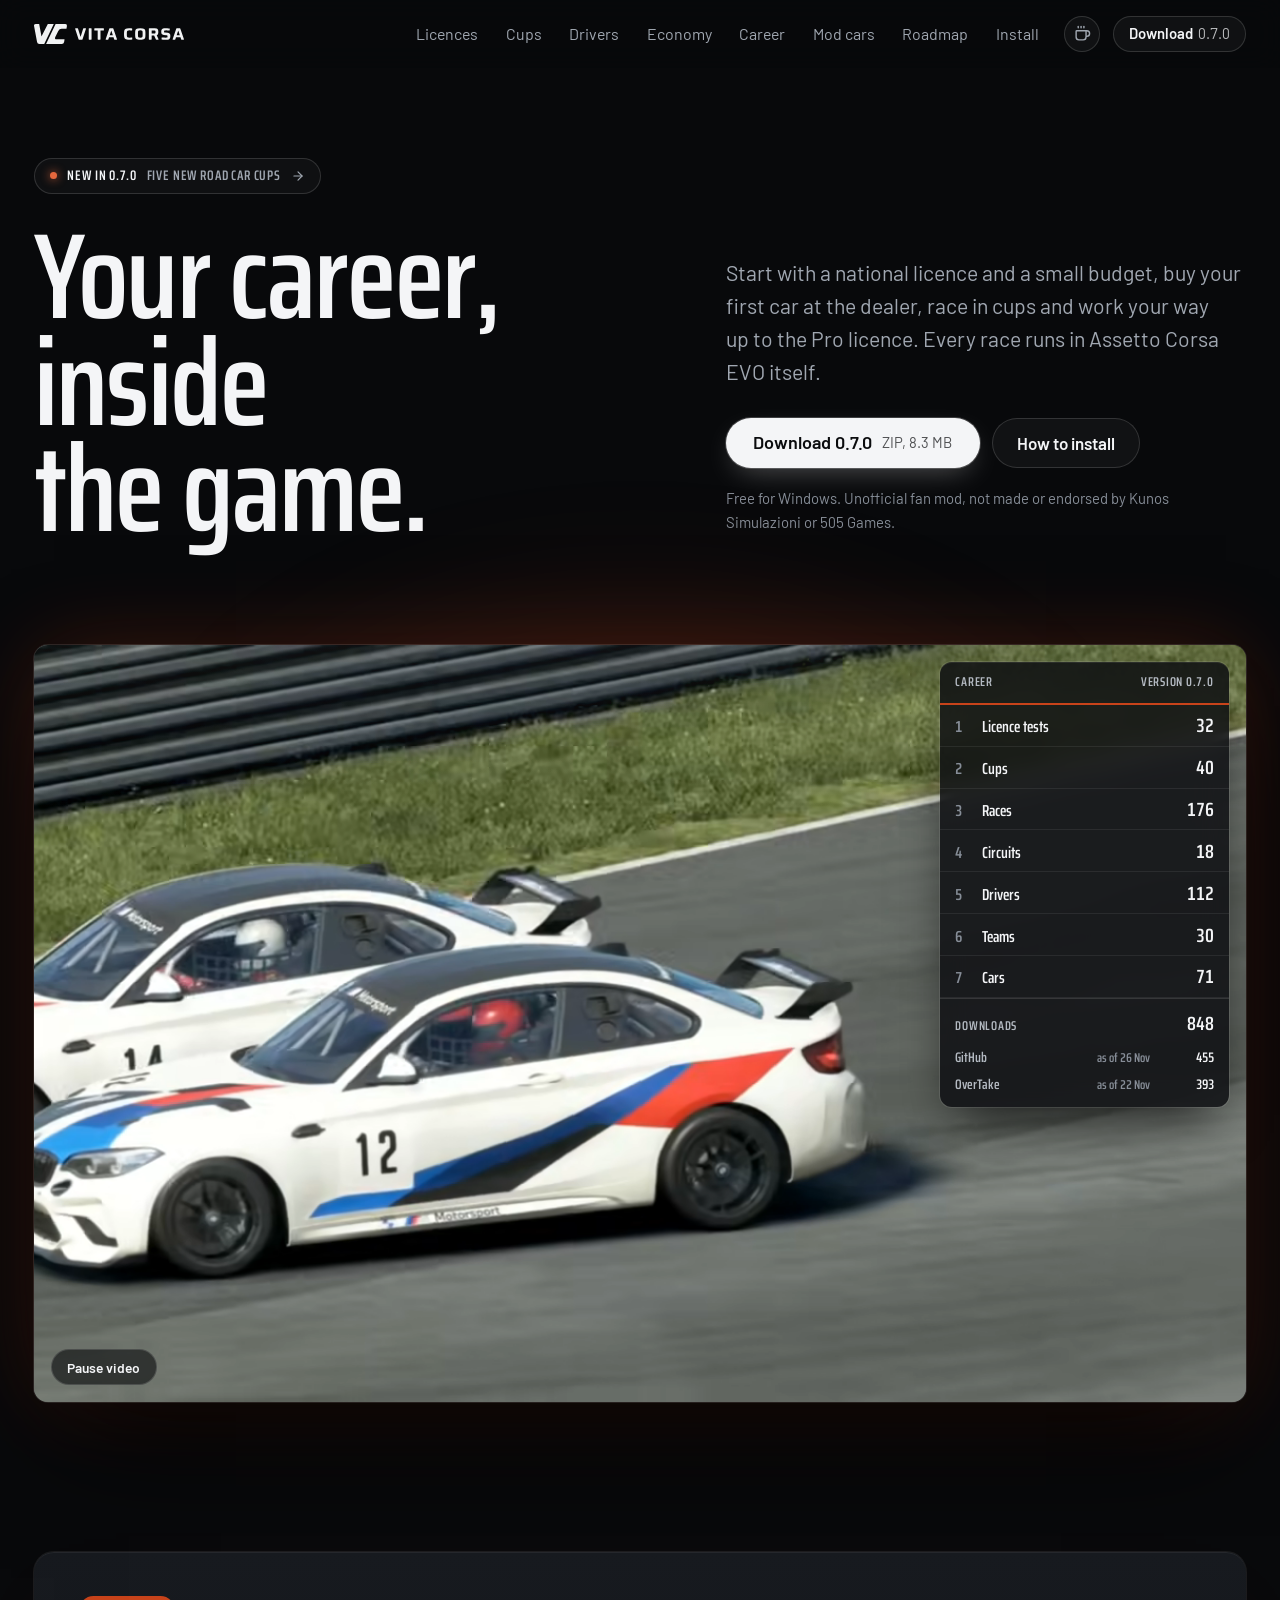
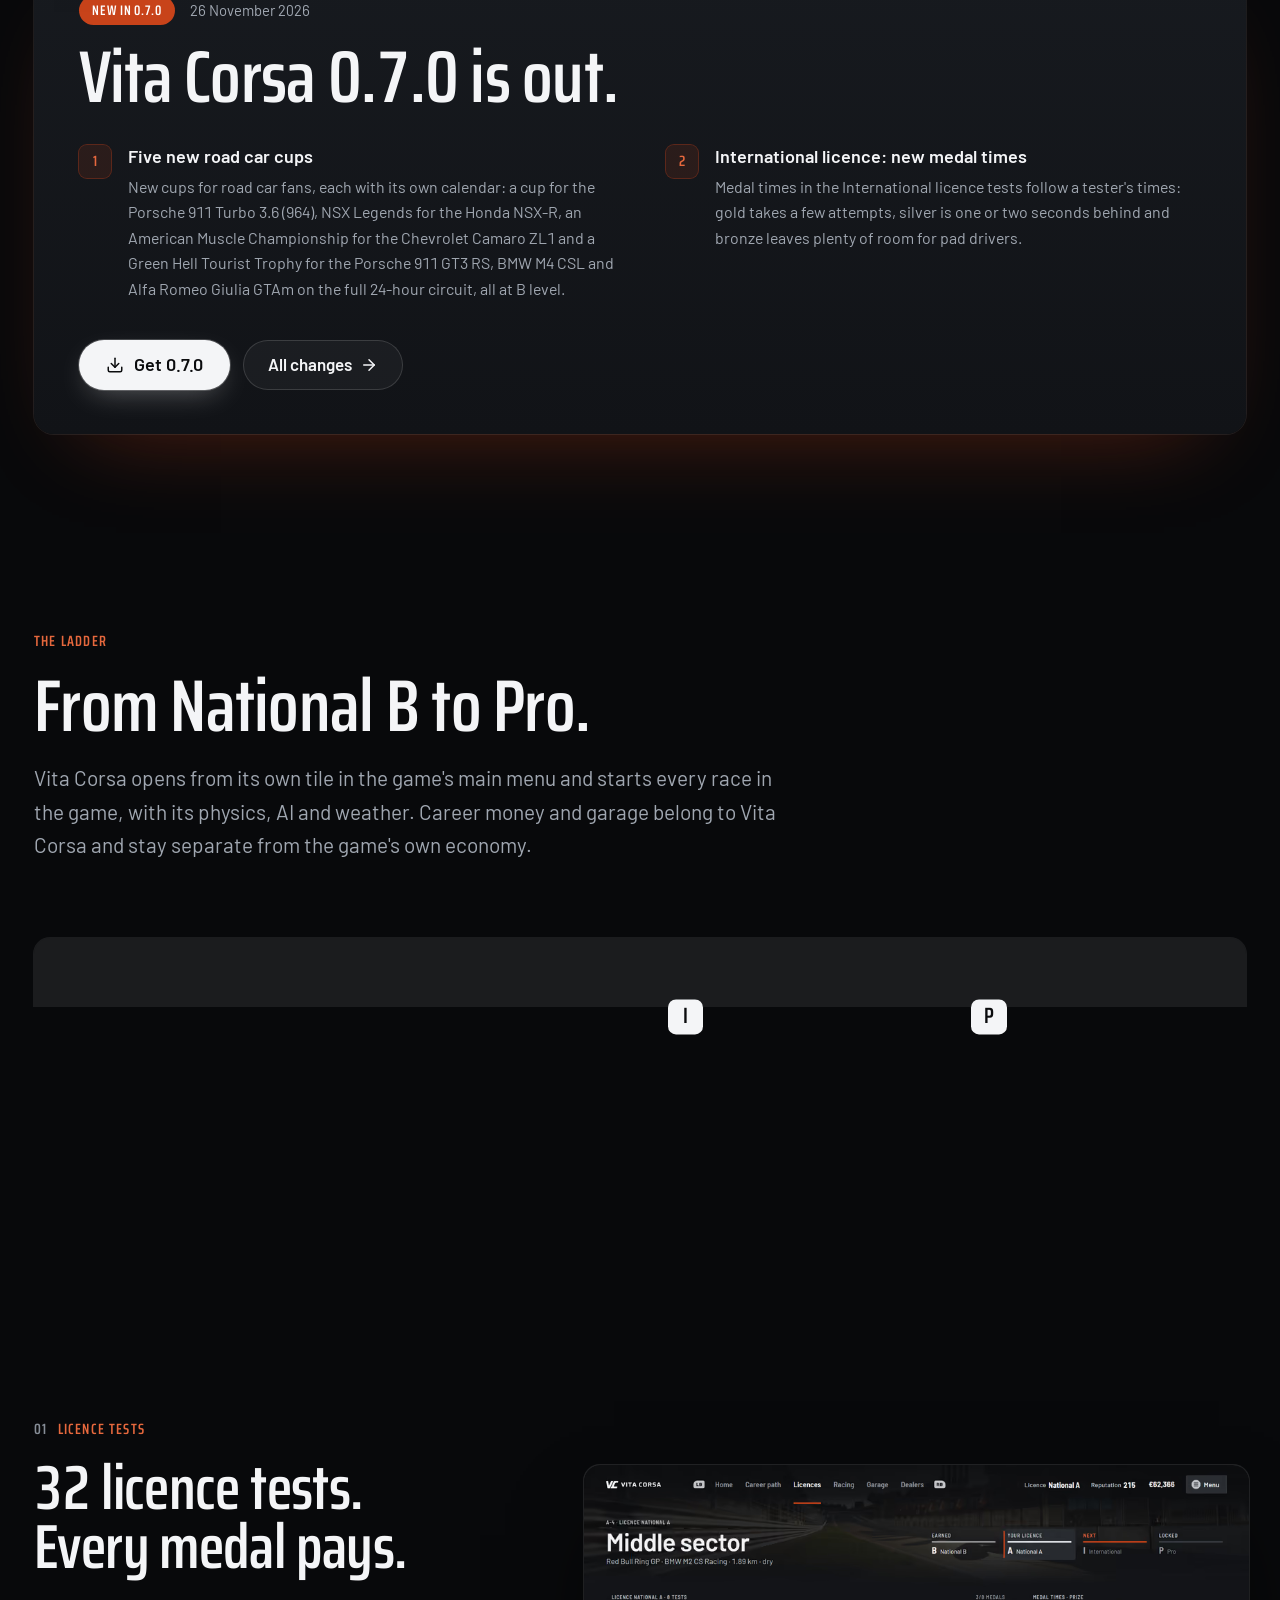
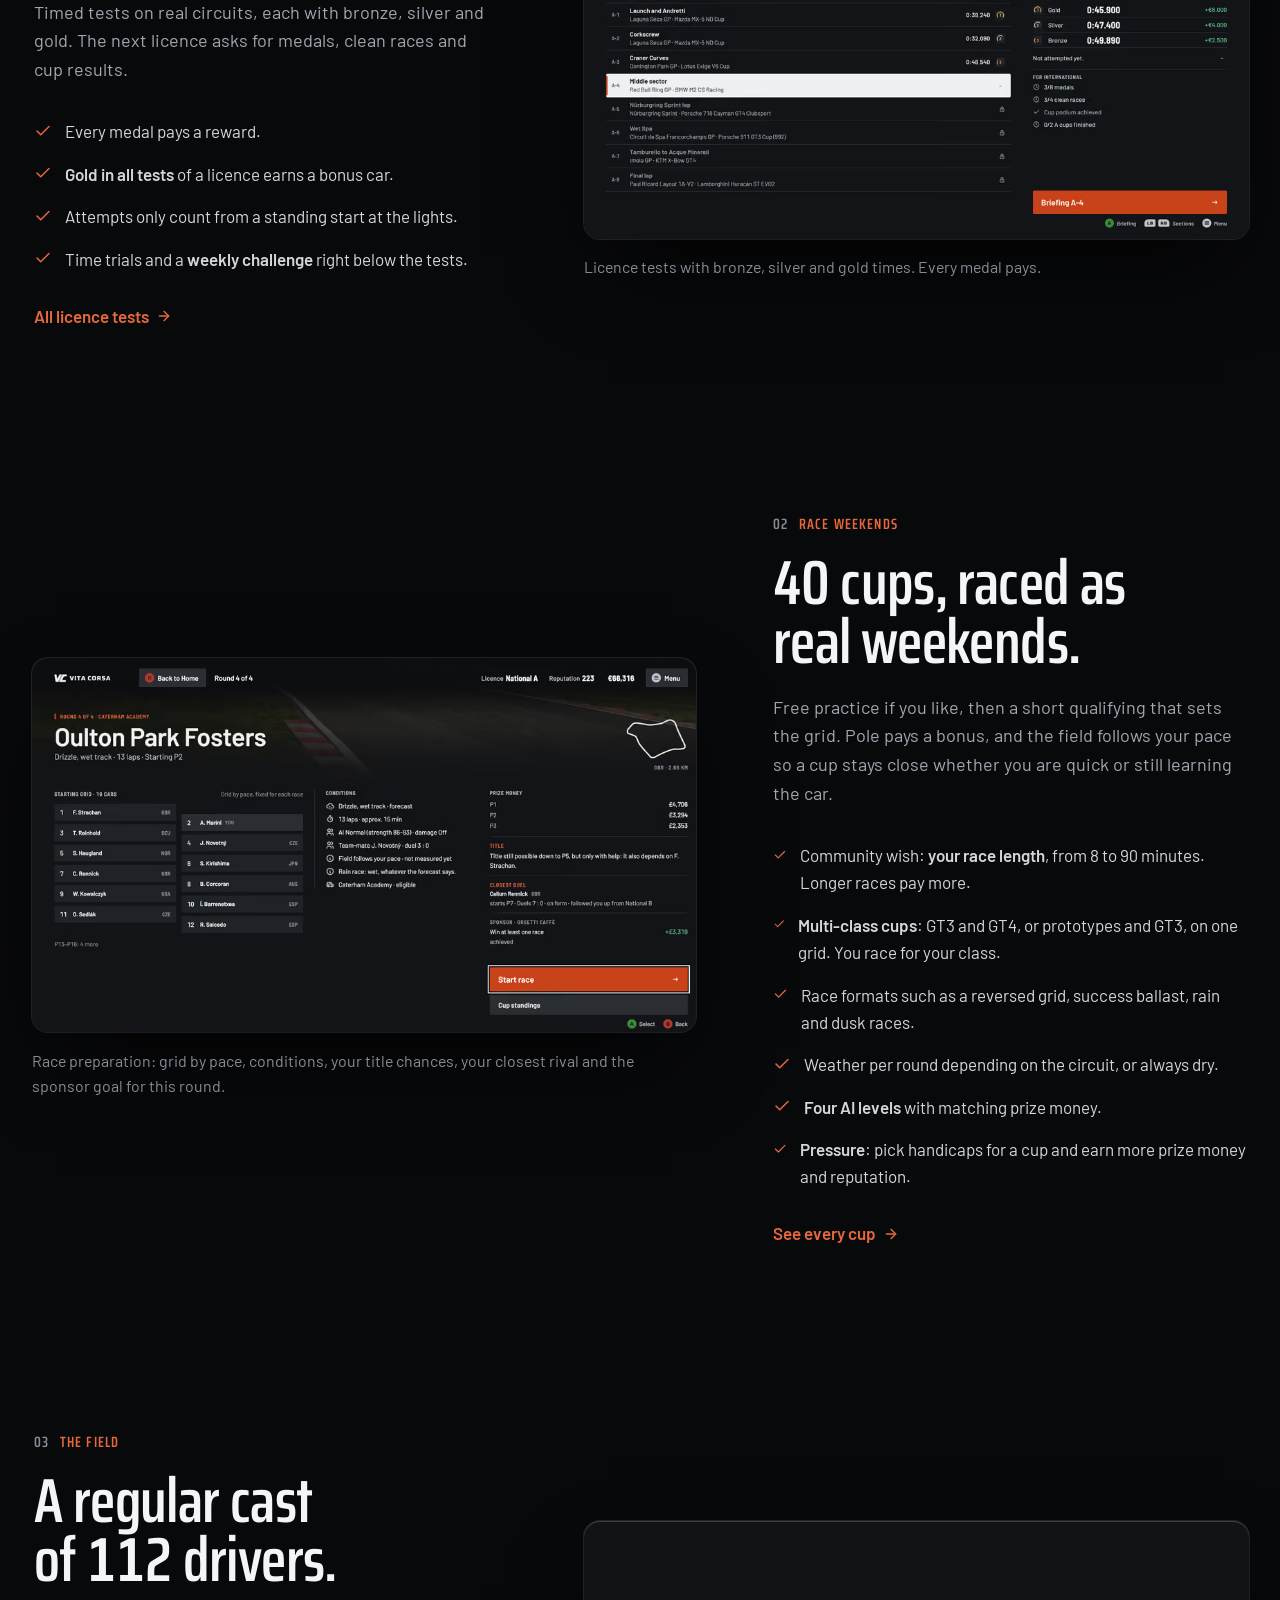
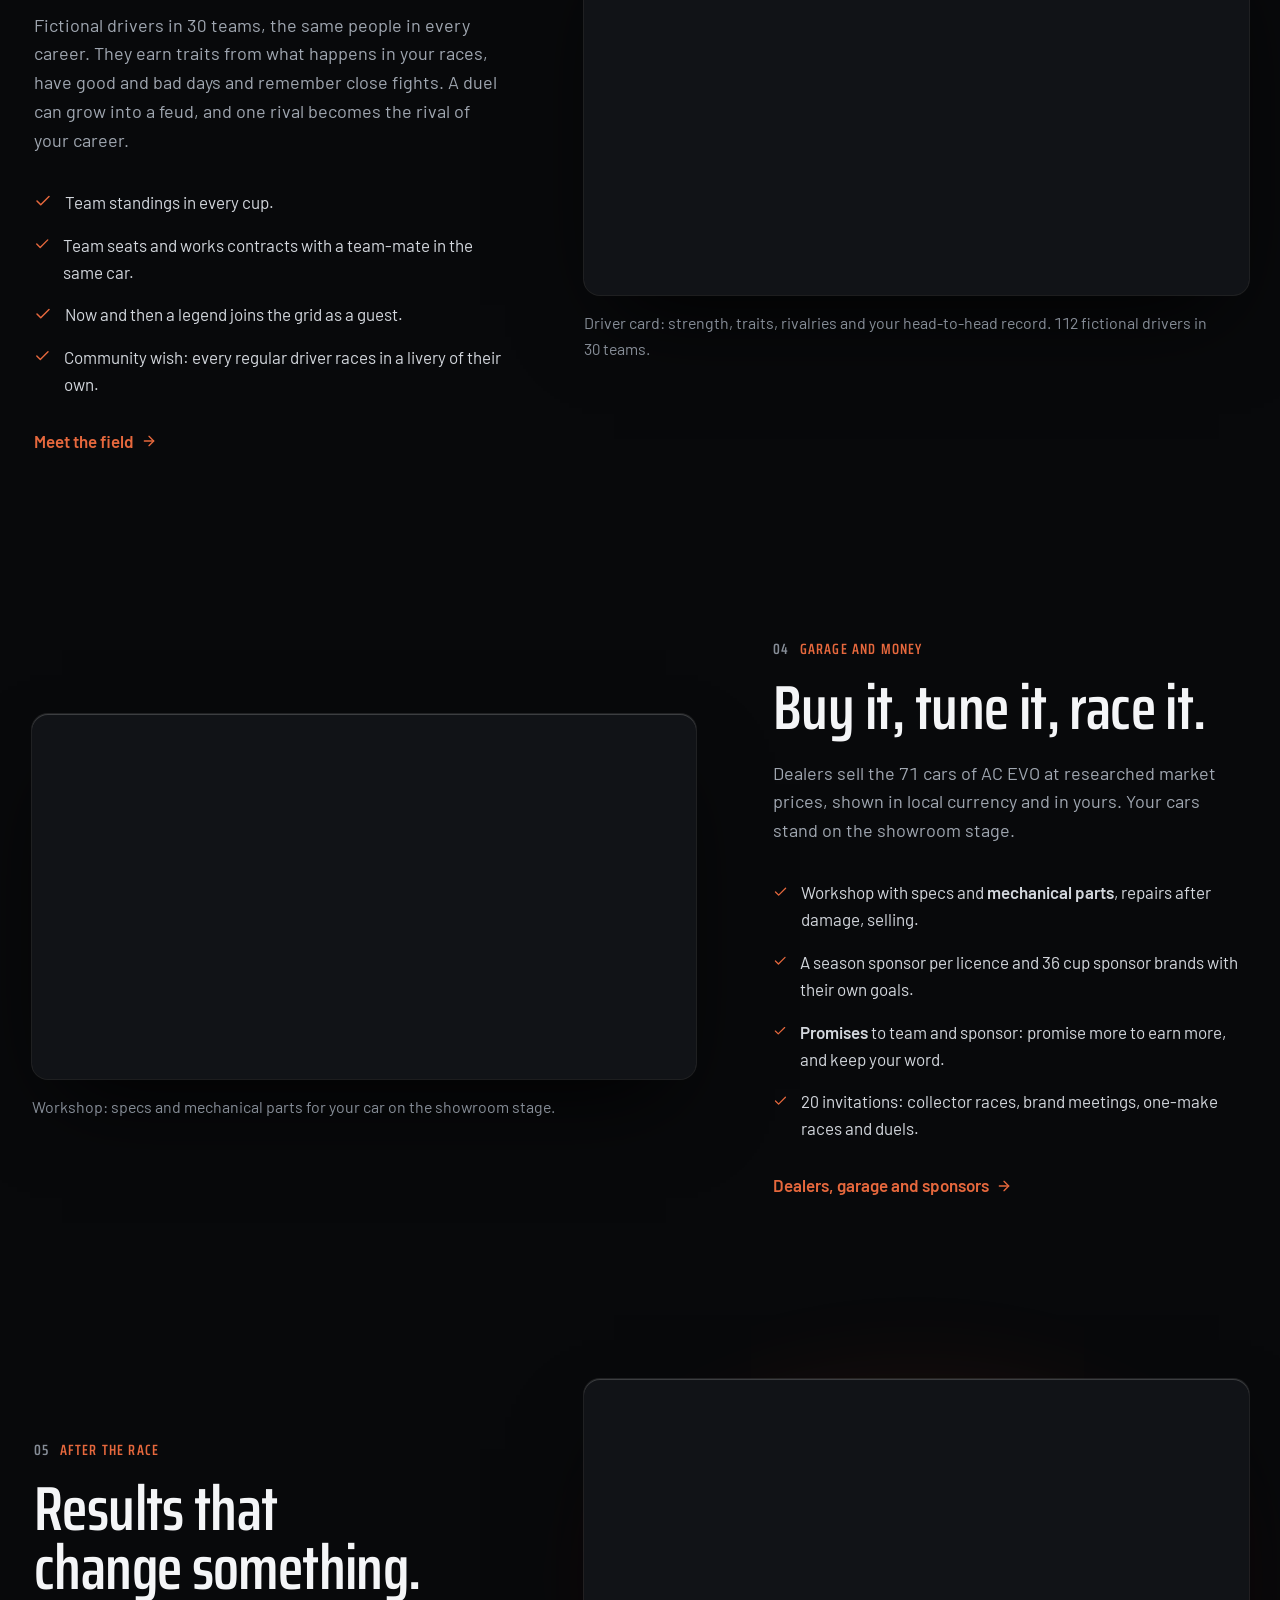
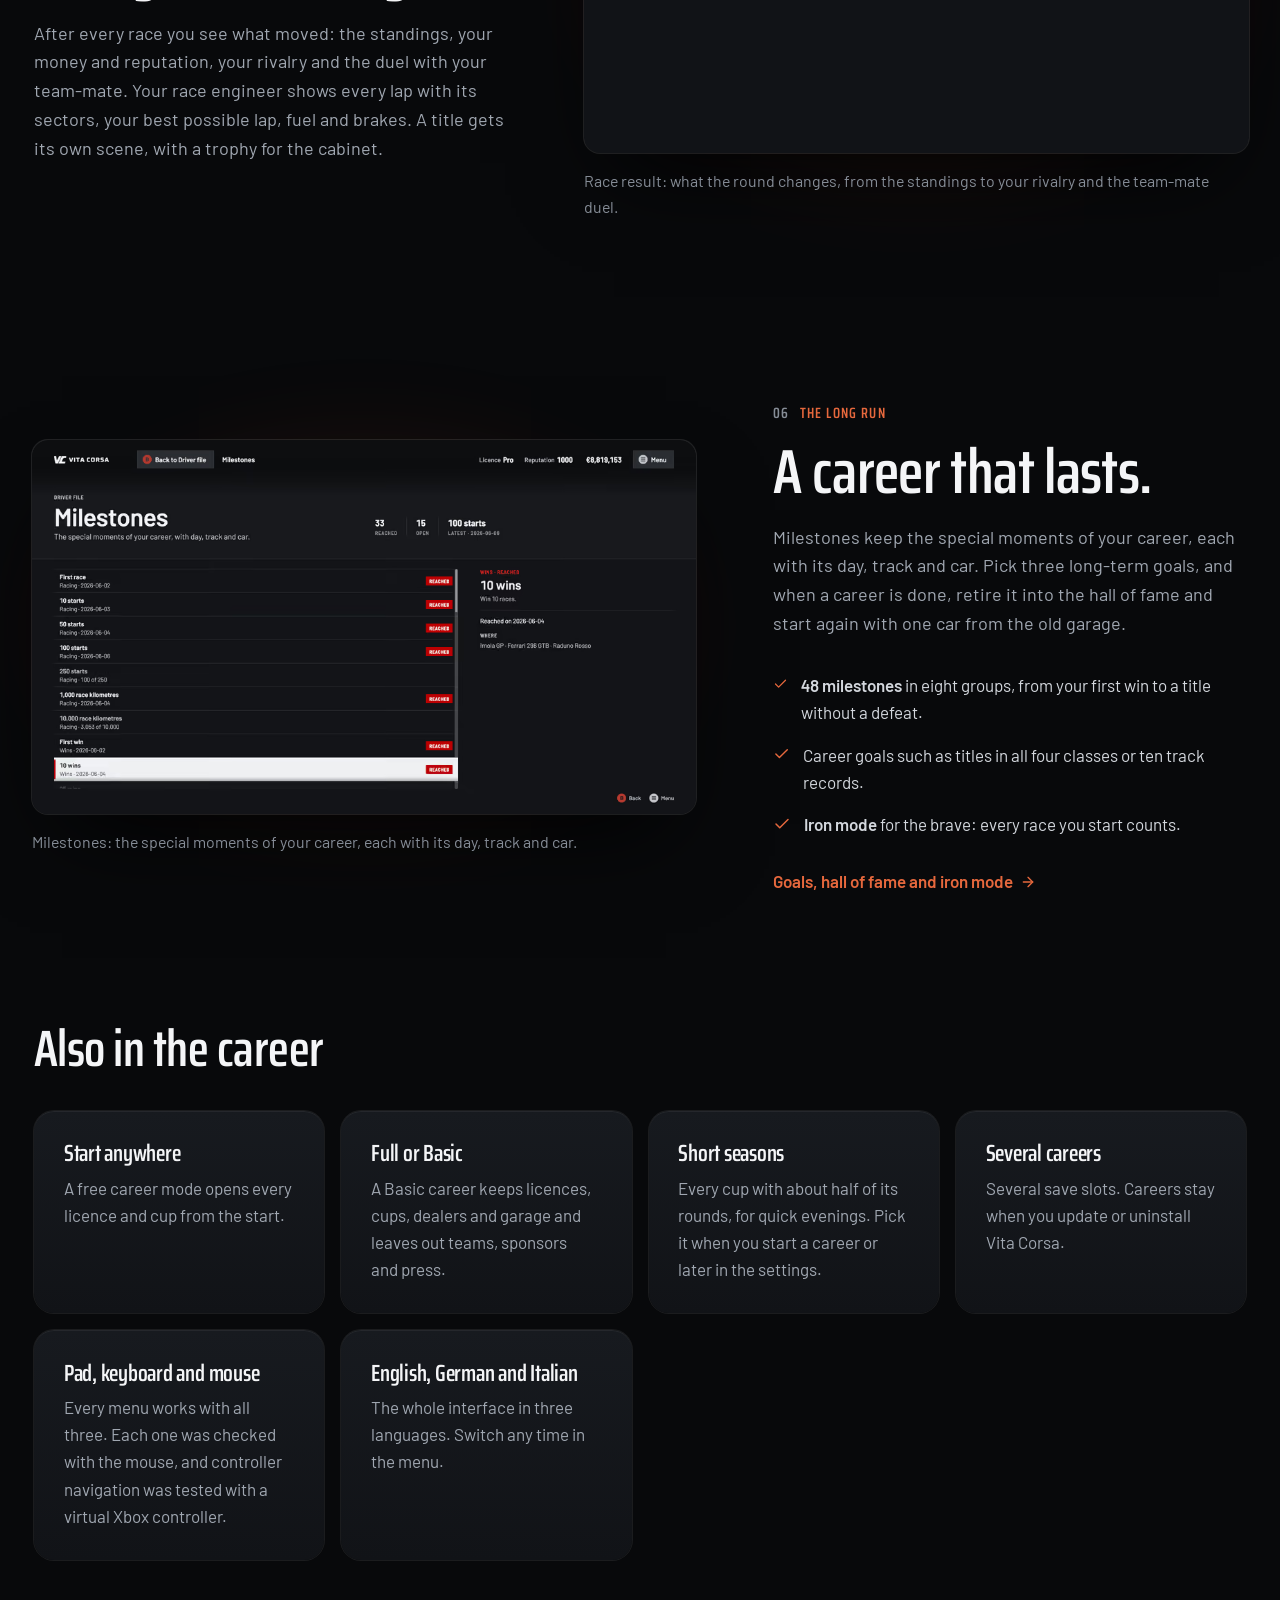
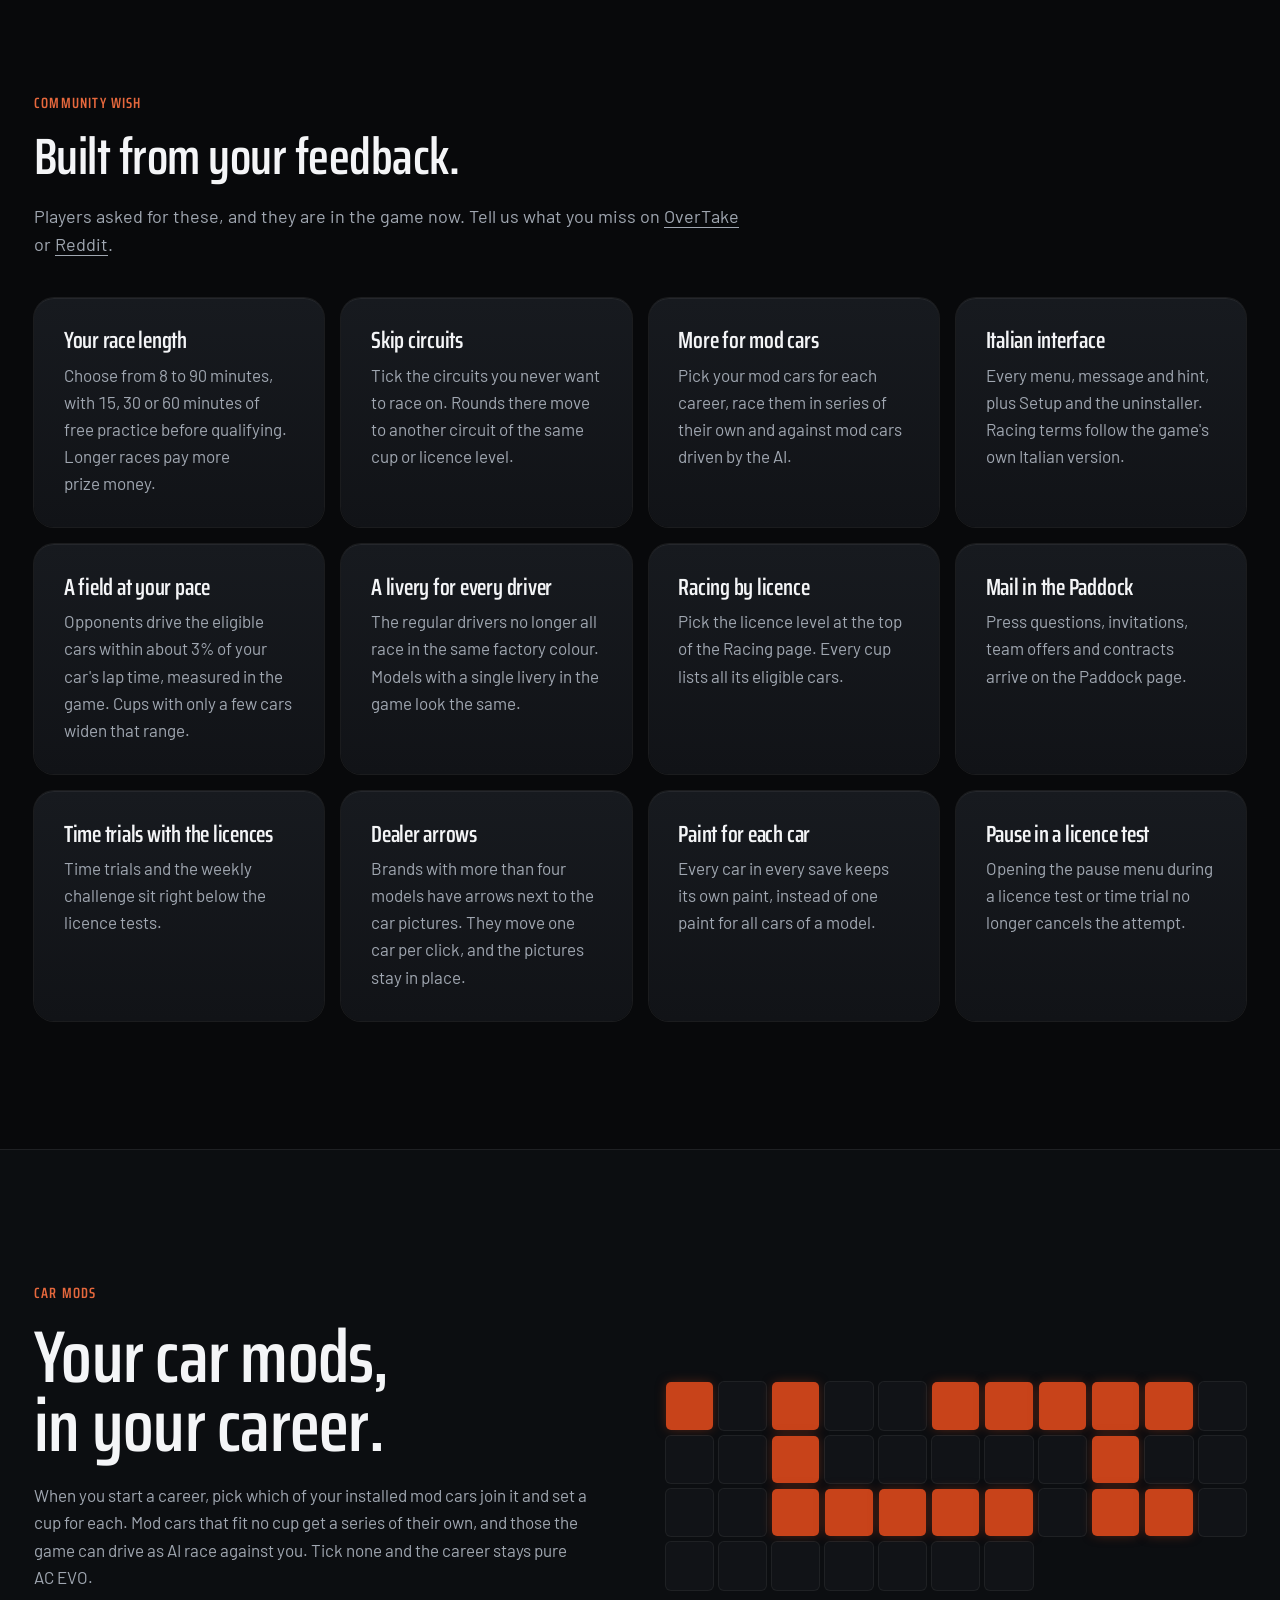
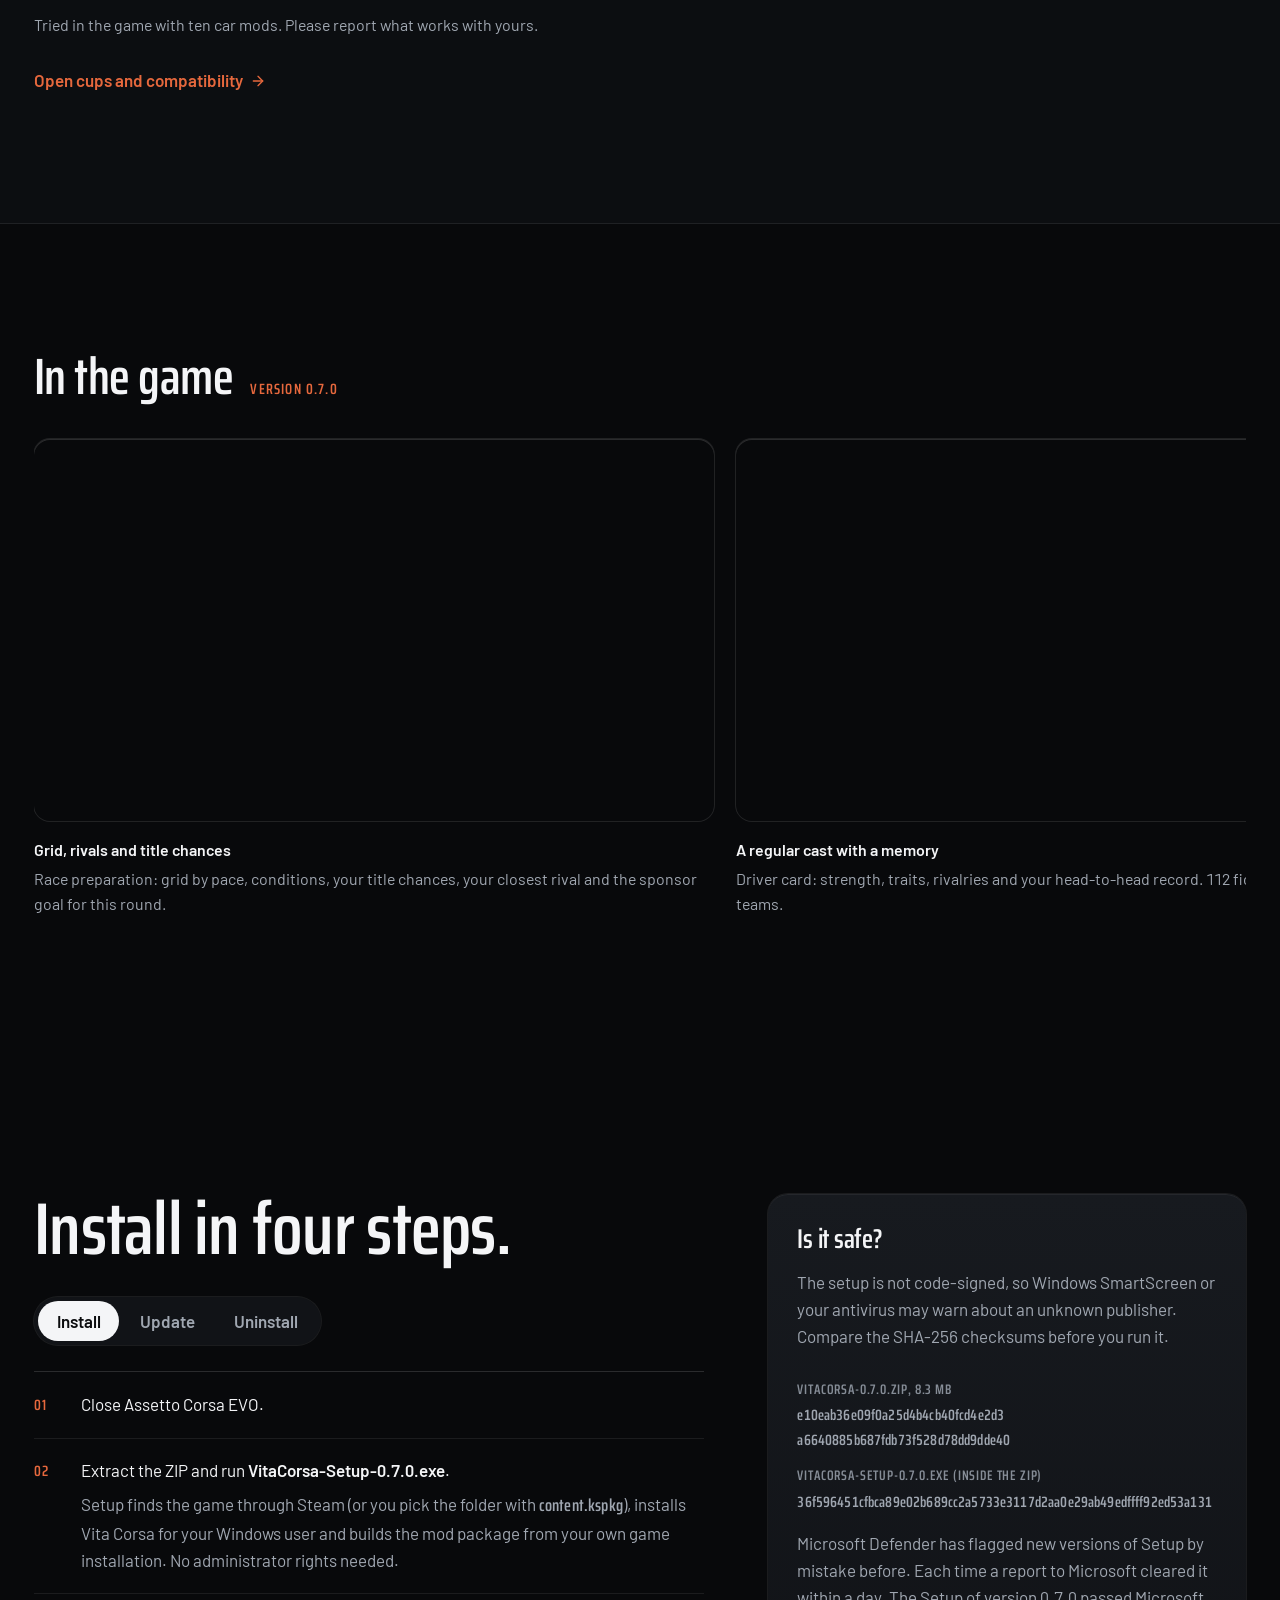
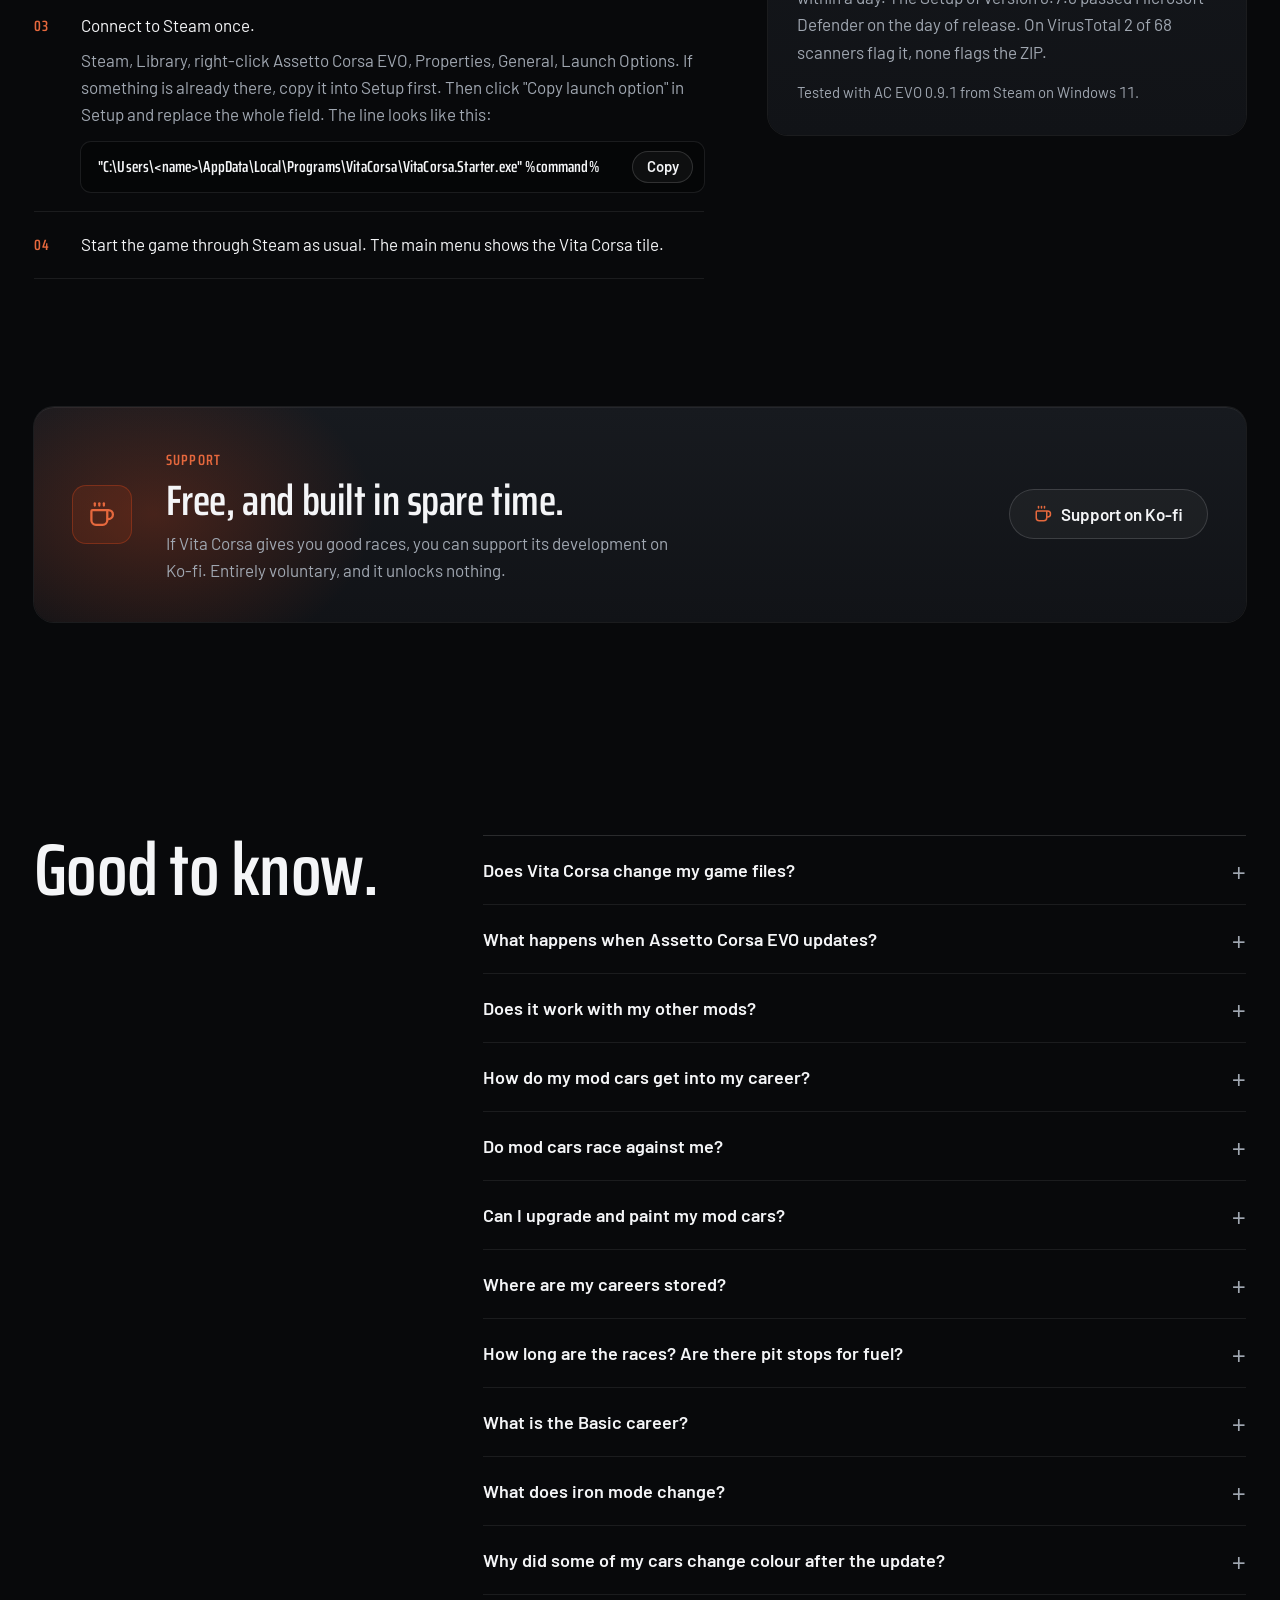
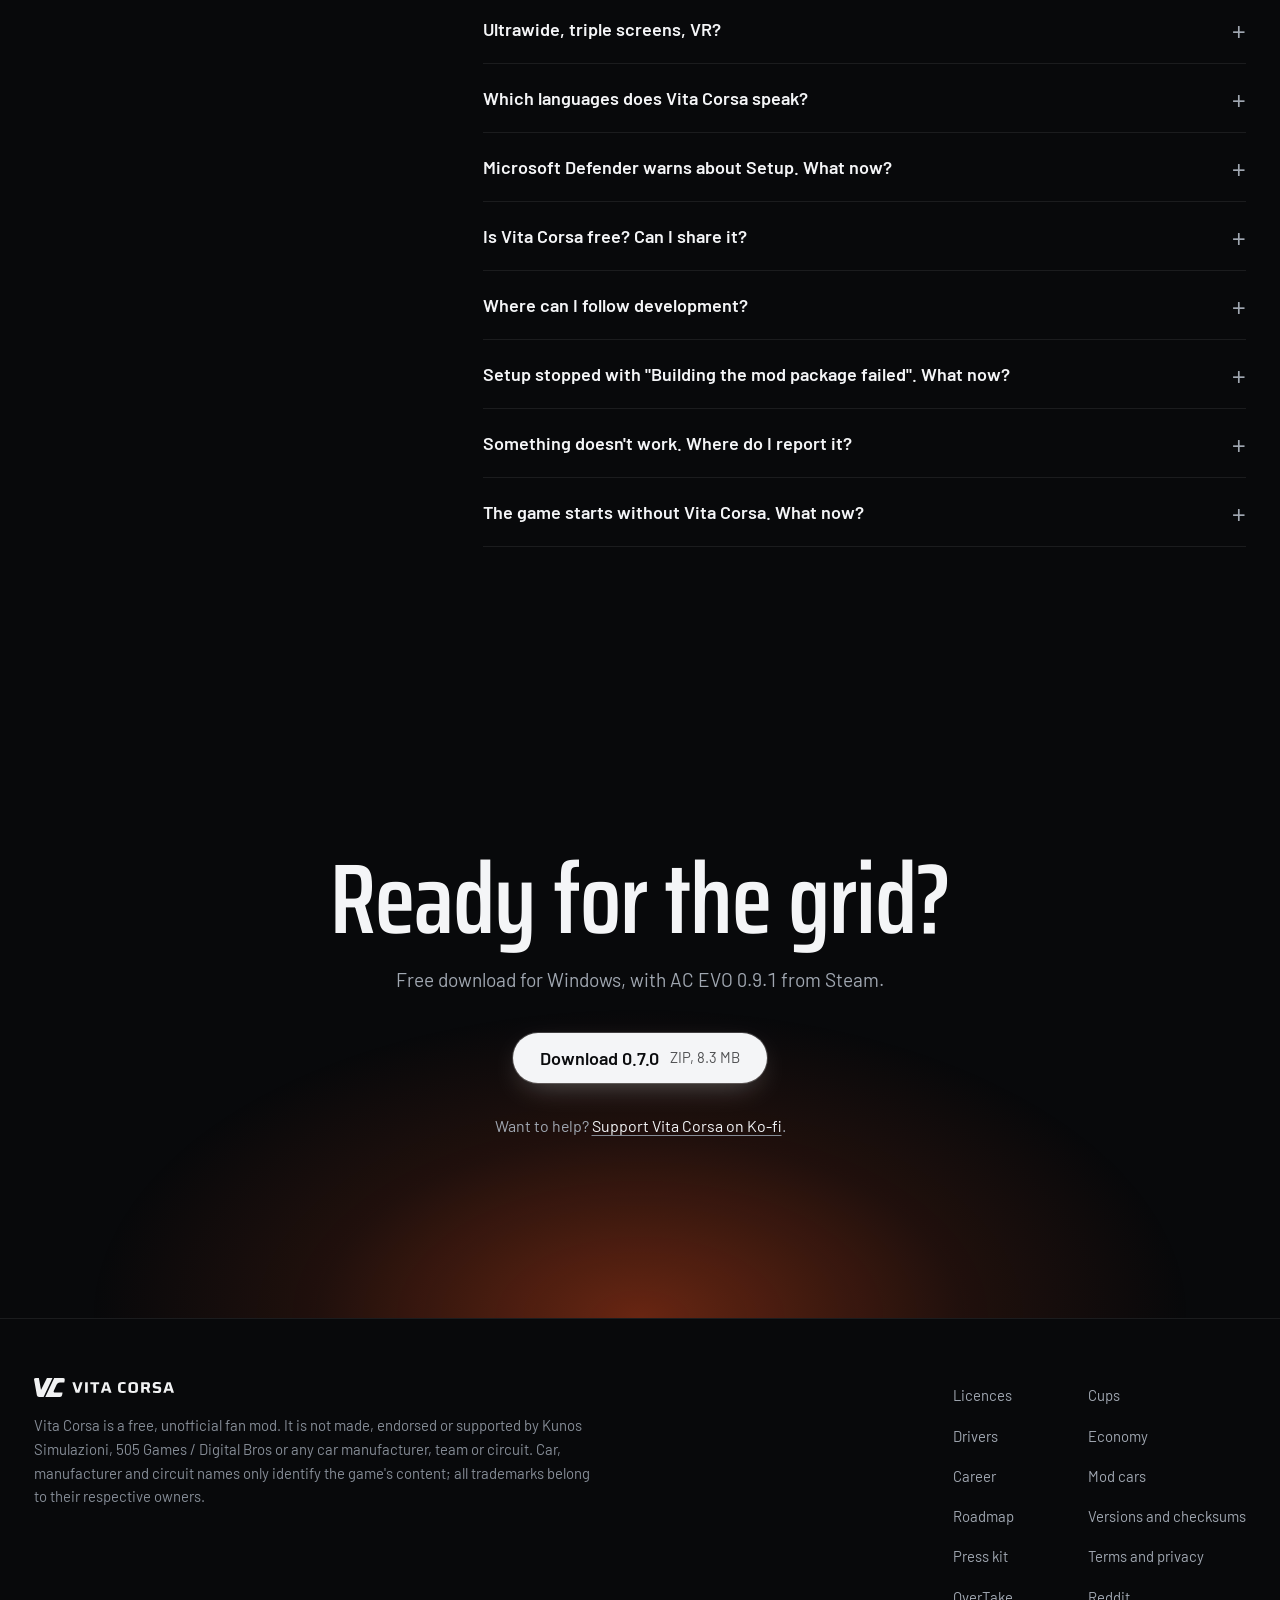
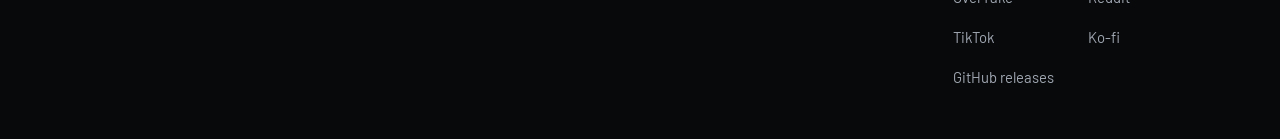
==== index.html @ bbdb35e5 "docs: update website and roadmap (2026-11-26) Co-Authored-By: Claude Opus 5.5 <noreply@anthropic.com" ====
<!DOCTYPE html><html lang="en" class="vc"> <head><meta charset="utf-8"><meta name="viewport" content="width=device-width, initial-scale=1"><title>Vita Corsa · Career mod for Assetto Corsa EVO</title><meta name="description" content="Vita Corsa is a free, unofficial career mode for Assetto Corsa EVO: licences, licence tests, cups, dealers, garage and sponsors, right in the game's main menu."><meta name="theme-color" content="#121417"><meta name="color-scheme" content="dark"><link rel="canonical" href="https://vitacorsa.github.io/"><meta property="og:type" content="website"><meta property="og:site_name" content="Vita Corsa"><meta property="og:title" content="Vita Corsa · Career mod for Assetto Corsa EVO"><meta property="og:description" content="Vita Corsa is a free, unofficial career mode for Assetto Corsa EVO: licences, licence tests, cups, dealers, garage and sponsors, right in the game's main menu."><meta property="og:url" content="https://vitacorsa.github.io/"><meta property="og:image" content="https://vitacorsa.github.io/teilen/start.png"><meta property="og:image:width" content="1200"><meta property="og:image:height" content="630"><meta property="og:image:alt" content="Vita Corsa · Career mod for Assetto Corsa EVO"><meta name="twitter:card" content="summary_large_image"><link rel="icon" href="data:image/svg+xml,%3csvg%20xmlns='http://www.w3.org/2000/svg'%20viewBox='0%200%20298.60%20177.10'%20width='298.60'%20height='177.10'%20role='img'%20aria-labelledby='titel'%3e%3ctitle%20id='titel'%3eVita%20Corsa%20Signet,%20Kleinfassung%3c/title%3e%3cg%20id='signet'%20fill='%23121417'%3e%3cpath%20id='signet-v'%20d='M0.45%2016.66L26.86%20160.44Q29.92%20177.10%2047.63%20177.10L90.64%20177.10L175.00%200.00L122.31%200.00L68.08%20107.12Q67.10%20109.04%2066.44%20109.05Q65.78%20109.06%2065.43%20107.15L45.75%200.00L15.10%200.00Q6.25%200.00%202.58%204.17Q-1.08%208.33%200.45%2016.66Z'/%3e%3cpath%20id='signet-c'%20d='M197.77%200.00L113.41%20177.10L252.32%20177.10Q270.03%20177.10%20273.15%20159.39L276.90%20138.14Q277.34%20135.61%20274.81%20135.61L206.10%20135.61Q195.98%20135.61%20193.23%20130.76Q190.47%20125.91%20195.09%20116.22L221.45%2060.88Q230.69%2041.49%20250.93%2041.49L291.41%2041.49Q293.94%2041.49%20294.38%2038.96L298.13%2017.71Q301.25%200.00%20283.54%200.00Z'/%3e%3c/g%3e%3c/svg%3e" media="(prefers-color-scheme: light)"><link rel="icon" href="data:image/svg+xml,%3csvg%20xmlns='http://www.w3.org/2000/svg'%20viewBox='0%200%20298.60%20177.10'%20width='298.60'%20height='177.10'%20role='img'%20aria-labelledby='titel'%3e%3ctitle%20id='titel'%3eVita%20Corsa%20Signet,%20Kleinfassung%3c/title%3e%3cg%20id='signet'%20fill='%23F1F2F3'%3e%3cpath%20id='signet-v'%20d='M0.45%2016.66L26.86%20160.44Q29.92%20177.10%2047.63%20177.10L90.64%20177.10L175.00%200.00L122.31%200.00L68.08%20107.12Q67.10%20109.04%2066.44%20109.05Q65.78%20109.06%2065.43%20107.15L45.75%200.00L15.10%200.00Q6.25%200.00%202.58%204.17Q-1.08%208.33%200.45%2016.66Z'/%3e%3cpath%20id='signet-c'%20d='M197.77%200.00L113.41%20177.10L252.32%20177.10Q270.03%20177.10%20273.15%20159.39L276.90%20138.14Q277.34%20135.61%20274.81%20135.61L206.10%20135.61Q195.98%20135.61%20193.23%20130.76Q190.47%20125.91%20195.09%20116.22L221.45%2060.88Q230.69%2041.49%20250.93%2041.49L291.41%2041.49Q293.94%2041.49%20294.38%2038.96L298.13%2017.71Q301.25%200.00%20283.54%200.00Z'/%3e%3c/g%3e%3c/svg%3e" media="(prefers-color-scheme: dark)"><!-- Vorladen nur, was der Hero braucht (Saira, Barlow 400); die Ersatzschrift hat abgestimmte Maße (kein Springen) --><style>@font-face{font-family:Saira-022eff54fd130b6c;src:url("/_astro/fonts/645204fef8bec149.woff2") format("woff2");font-display:optional;unicode-range:U+20-7e, U+a0-ff, U+2010-2027, U+2030-203a, U+20ac, U+2122, U+2190-2193, U+2212;font-weight:620;font-style:normal;font-stretch:70%;}@font-face{font-family:Saira-022eff54fd130b6c;src:url("/_astro/fonts/5af8b186f16e7444.woff2") format("woff2");font-display:optional;unicode-range:U+100-17f;font-weight:620;font-style:normal;font-stretch:70%;}@font-face{font-family:"Saira-022eff54fd130b6c fallback: Arial";src:local("Arial Bold"),local("Arial-BoldMT");font-display:swap;font-weight:620;font-style:normal;size-adjust:76.0429%;ascent-override:149.2578%;descent-override:57.7305%;line-gap-override:0%;}:root{--schrift-saira:Saira-022eff54fd130b6c,"Saira-022eff54fd130b6c fallback: Arial",sans-serif;}</style> <link rel="preload" href="/_astro/fonts/645204fef8bec149.woff2" as="font" type="font/woff2" crossorigin><style>@font-face{font-family:Barlow-b5a63c2d7d5902aa;src:url("/_astro/fonts/40c164e5bf5017ab.woff2") format("woff2");font-display:optional;unicode-range:U+20-7e, U+a0-ff, U+2010-2027, U+2030-203a, U+20ac, U+2122, U+2190-2193, U+2212;font-weight:400;font-style:normal;}@font-face{font-family:Barlow-b5a63c2d7d5902aa;src:url("/_astro/fonts/9de6077158dc6e78.woff2") format("woff2");font-display:optional;unicode-range:U+100-17f;font-weight:400;font-style:normal;}@font-face{font-family:Barlow-b5a63c2d7d5902aa;src:url("/_astro/fonts/3ee02180d3c2185c.woff2") format("woff2");font-display:optional;unicode-range:U+20-7e, U+a0-ff, U+2010-2027, U+2030-203a, U+20ac, U+2122, U+2190-2193, U+2212;font-weight:600;font-style:normal;}@font-face{font-family:Barlow-b5a63c2d7d5902aa;src:url("/_astro/fonts/8a4772d2bec82686.woff2") format("woff2");font-display:optional;unicode-range:U+100-17f;font-weight:600;font-style:normal;}@font-face{font-family:"Barlow-b5a63c2d7d5902aa fallback: Arial";src:local("Arial");font-display:swap;font-weight:400;font-style:normal;size-adjust:96.68%;ascent-override:103.4341%;descent-override:20.6868%;line-gap-override:0%;}@font-face{font-family:"Barlow-b5a63c2d7d5902aa fallback: Arial";src:local("Arial Bold"),local("Arial-BoldMT");font-display:swap;font-weight:600;font-style:normal;size-adjust:96.68%;ascent-override:103.4341%;descent-override:20.6868%;line-gap-override:0%;}:root{--schrift-barlow:Barlow-b5a63c2d7d5902aa,"Barlow-b5a63c2d7d5902aa fallback: Arial",sans-serif;}</style> <link rel="preload" href="/_astro/fonts/40c164e5bf5017ab.woff2" as="font" type="font/woff2" crossorigin><link rel="preload" href="/_astro/fonts/3ee02180d3c2185c.woff2" as="font" type="font/woff2" crossorigin><script type="application/ld+json">{"@context":"https://schema.org","@type":"SoftwareApplication","name":"Vita Corsa","description":"Free, unofficial career mod for Assetto Corsa EVO.","applicationCategory":"GameApplication","applicationSubCategory":"Game mod","operatingSystem":"Windows","softwareVersion":"0.7.0","datePublished":"2026-11-26","downloadUrl":"https://github.com/vitacorsa/vitacorsa.github.io/releases/download/v0.7.0/VitaCorsa-0.7.0.zip","fileSize":"8.3 MB","url":"https://vitacorsa.github.io/","image":"https://vitacorsa.github.io/teilen/start.png","isAccessibleForFree":true,"offers":{"@type":"Offer","price":"0","priceCurrency":"EUR"}}</script><link rel="stylesheet" href="/_astro/Basis.CUrP5J2s.css"></head> <body> <a class="springen" href="#inhalt">Skip to content</a> <header class="kopf"> <a class="kopf-logo" href="/" aria-label="Vita Corsa home"><img src="/_astro/vita-corsa_logo-horizontal_hell.Br6Usjna.svg" alt="Vita Corsa" width="150" height="20"></a> <nav class="kopf-nav" aria-label="Main"> <ul role="list"> <li><a href="/licences.html">Licences</a></li><li><a href="/cups.html">Cups</a></li><li><a href="/drivers.html">Drivers</a></li><li><a href="/economy.html">Economy</a></li><li><a href="/career.html">Career</a></li><li><a href="/mod-cars.html">Mod cars</a></li><li><a href="/roadmap.html">Roadmap</a></li><li><a href="/#install">Install</a></li> </ul> </nav> <details class="kopf-menue"> <summary>Menu</summary> <ul role="list"> <li><a href="/licences.html">Licences</a></li><li><a href="/cups.html">Cups</a></li><li><a href="/drivers.html">Drivers</a></li><li><a href="/economy.html">Economy</a></li><li><a href="/career.html">Career</a></li><li><a href="/mod-cars.html">Mod cars</a></li><li><a href="/roadmap.html">Roadmap</a></li><li><a href="/#install">Install</a></li> <li class="kopf-menue-kofi"><a href="https://ko-fi.com/filthyjoker"><svg xmlns="http://www.w3.org/2000/svg" width="24" height="24" viewBox="0 0 24 24" fill="none" stroke="currentColor" stroke-width="2" stroke-linecap="round" stroke-linejoin="round" class="lucide lucide-coffee" aria-hidden="true"> <path d="M10 2v2"></path><path d="M14 2v2"></path><path d="M16 8a1 1 0 0 1 1 1v8a4 4 0 0 1-4 4H7a4 4 0 0 1-4-4V9a1 1 0 0 1 1-1h14a4 4 0 1 1 0 8h-1"></path><path d="M6 2v2"></path>  </svg>Support on Ko-fi</a></li> </ul> </details> <a class="kopf-kofi" href="https://ko-fi.com/filthyjoker" aria-label="Support Vita Corsa on Ko-fi" title="Support on Ko-fi"><svg xmlns="http://www.w3.org/2000/svg" width="24" height="24" viewBox="0 0 24 24" fill="none" stroke="currentColor" stroke-width="2" stroke-linecap="round" stroke-linejoin="round" class="lucide lucide-coffee" aria-hidden="true"> <path d="M10 2v2"></path><path d="M14 2v2"></path><path d="M16 8a1 1 0 0 1 1 1v8a4 4 0 0 1-4 4H7a4 4 0 0 1-4-4V9a1 1 0 0 1 1-1h14a4 4 0 1 1 0 8h-1"></path><path d="M6 2v2"></path>  </svg></a> <a class="kopf-laden" href="https://github.com/vitacorsa/vitacorsa.github.io/releases/download/v0.7.0/VitaCorsa-0.7.0.zip">Download <span>0.7.0</span></a> </header> <main id="inhalt">  <section class="held" aria-labelledby="held-titel"> <div class="held-text"> <a class="ueberzeile" href="#new"><span class="punkt" aria-hidden="true"></span><span class="ueberzeile-tag">New in 0.7.0</span><span class="ueberzeile-text">Five new road car cups</span><svg xmlns="http://www.w3.org/2000/svg" width="24" height="24" viewBox="0 0 24 24" fill="none" stroke="currentColor" stroke-width="2" stroke-linecap="round" stroke-linejoin="round" class="lucide lucide-arrow-right" aria-hidden="true"> <path d="M5 12h14"></path><path d="m12 5 7 7-7 7"></path>  </svg></a> <h1 id="held-titel">Your career, inside the game.</h1> <div class="held-seite"> <p class="held-satz">Start with a national licence and a small budget, buy your first car at the dealer, race in cups and work your way up to the Pro licence. Every race runs in Assetto Corsa EVO itself.</p> <div class="held-aktion"> <a class="knopf" href="https://github.com/vitacorsa/vitacorsa.github.io/releases/download/v0.7.0/VitaCorsa-0.7.0.zip">Download 0.7.0<small>ZIP, 8.3 MB</small></a> <a class="knopf-zweit" href="#install">How to install</a> </div> <p class="held-fein">Free for Windows. <span>Unofficial fan mod, not made or endorsed by Kunos Simulazioni or 505 Games.</span></p> </div> </div> <div class="held-buehne"> <div class="held-fenster"> <div class="clip held-clip" data-clip> <picture> <source type="image/avif" srcset="/medien/rennen-mix-24e87fab32-poster-1920.avif 1920w, /medien/rennen-mix-24e87fab32-poster-1280.avif 1280w, /medien/rennen-mix-24e87fab32-poster-960.avif 960w, /medien/rennen-mix-24e87fab32-poster-640.avif 640w" sizes="(min-width: 85rem) 80rem, calc(100vw - 2.5rem)"> <source type="image/webp" srcset="/medien/rennen-mix-24e87fab32-poster-1920.webp 1920w, /medien/rennen-mix-24e87fab32-poster-1280.webp 1280w, /medien/rennen-mix-24e87fab32-poster-960.webp 960w, /medien/rennen-mix-24e87fab32-poster-640.webp 640w" sizes="(min-width: 85rem) 80rem, calc(100vw - 2.5rem)"> <img src="/medien/rennen-mix-24e87fab32-poster-1280.webp" alt="" width="1920" height="1080" fetchpriority="high" loading="eager" decoding="async"> </picture> <video muted loop playsinline preload="none" aria-label="Close racing in Assetto Corsa EVO, from road cars and touring cars to GT3 and prototypes" tabindex="-1"> <source src="/medien/rennen-mix-24e87fab32-1920.webm" type="video/webm; codecs=&quot;av01.0.08M.08&quot;" media="(min-width: 1281px)"> <source src="/medien/rennen-mix-24e87fab32-1920.mp4" type="video/mp4" media="(min-width: 1281px)"> <source src="/medien/rennen-mix-24e87fab32-1280.webm" type="video/webm; codecs=&quot;av01.0.08M.08&quot;"> <source src="/medien/rennen-mix-24e87fab32-1280.mp4" type="video/mp4"> </video> <button class="clip-knopf" type="button" aria-pressed="false" hidden> <span class="clip-pause">Pause video</span><span class="clip-weiter">Play video</span> </button> </div><script type="module">var e=matchMedia(`(prefers-reduced-motion: reduce)`),t=navigator.connection?.saveData===!0;for(let n of document.querySelectorAll(`[data-clip]`)){let r=n.querySelector(`video`),i=n.querySelector(`.clip-knopf`),a=e=>{i.setAttribute(`aria-pressed`,String(!e)),n.toggleAttribute(`data-angehalten`,!e)},o=()=>{e.matches||t||r.play().then(()=>{n.setAttribute(`data-laeuft`,``),i.hidden=!1,a(!0)},()=>{})};i.addEventListener(`click`,()=>{r.paused?o():(r.pause(),a(!1))}),e.addEventListener(`change`,()=>e.matches?(r.pause(),a(!1)):o()),document.readyState===`complete`?o():addEventListener(`load`,o,{once:!0})}</script> <div class="turm" role="group" aria-labelledby="turm-titel"> <p id="turm-titel" class="turm-kopf"><span>Career</span><span>Version 0.7.0</span></p> <ol role="list"> <li><span class="turm-pos">1</span><span class="turm-name">Licence tests</span><span class="turm-wert">32</span></li><li><span class="turm-pos">2</span><span class="turm-name">Cups</span><span class="turm-wert">40</span></li><li><span class="turm-pos">3</span><span class="turm-name">Races</span><span class="turm-wert">176</span></li><li><span class="turm-pos">4</span><span class="turm-name">Circuits</span><span class="turm-wert">18</span></li><li><span class="turm-pos">5</span><span class="turm-name">Drivers</span><span class="turm-wert">112</span></li><li><span class="turm-pos">6</span><span class="turm-name">Teams</span><span class="turm-wert">30</span></li><li><span class="turm-pos">7</span><span class="turm-name">Cars</span><span class="turm-wert">71</span></li> </ol> <div class="turm-fuss"> <p class="turm-fuss-kopf"><span>Downloads</span><span>848</span></p> <ul role="list"> <li><span>GitHub</span><span class="turm-stand">as of 26 Nov</span><span class="turm-fuss-wert">455</span></li><li><span>OverTake</span><span class="turm-stand">as of 22 Nov</span><span class="turm-fuss-wert">393</span></li> </ul> </div> </div> </div> </div> </section> <section id="new" class="neuheit" aria-labelledby="neuheit-titel"> <article class="neuheit-karte reveal"> <div class="neuheit-text"> <p class="neuheit-kopf"><span class="neuheit-tag">New in 0.7.0</span><time datetime="2026-11-26">26 November 2026</time></p> <h2 id="neuheit-titel">Vita Corsa 0.7.0 is out.</h2> <ol class="neuheit-punkte" role="list"> <li><h3>Five new road car cups</h3><p>New cups for road car fans, each with its own calendar: a cup for the Porsche 911 Turbo 3.6 (964), NSX Legends for the Honda NSX-R, an American Muscle Championship for the Chevrolet Camaro ZL1 and a Green Hell Tourist Trophy for the Porsche 911 GT3 RS, BMW M4 CSL and Alfa Romeo Giulia GTAm on the full 24-hour circuit, all at B level.</p></li><li><h3>International licence: new medal times</h3><p>Medal times in the International licence tests follow a tester's times: gold takes a few attempts, silver is one or two seconds behind and bronze leaves plenty of room for pad drivers.</p></li> </ol> <div class="neuheit-aktion"> <a class="knopf" href="https://github.com/vitacorsa/vitacorsa.github.io/releases/download/v0.7.0/VitaCorsa-0.7.0.zip"><svg xmlns="http://www.w3.org/2000/svg" width="24" height="24" viewBox="0 0 24 24" fill="none" stroke="currentColor" stroke-width="2" stroke-linecap="round" stroke-linejoin="round" class="lucide lucide-download" aria-hidden="true"> <path d="M12 15V3"></path><path d="M21 15v4a2 2 0 0 1-2 2H5a2 2 0 0 1-2-2v-4"></path><path d="m7 10 5 5 5-5"></path>  </svg>Get 0.7.0</a> <a class="knopf-zweit" href="/versions.html#v0-7-0">All changes<svg xmlns="http://www.w3.org/2000/svg" width="24" height="24" viewBox="0 0 24 24" fill="none" stroke="currentColor" stroke-width="2" stroke-linecap="round" stroke-linejoin="round" class="lucide lucide-arrow-right" aria-hidden="true"> <path d="M5 12h14"></path><path d="m12 5 7 7-7 7"></path>  </svg></a> </div> </div>  </article> </section> <section id="leiter" class="leiter" aria-labelledby="leiter-titel"> <div class="leiter-kopf reveal"> <p class="etikett">The ladder</p> <h2 id="leiter-titel">From National B to Pro.</h2> <p>Vita Corsa opens from its own tile in the game's main menu and starts every race in the game, with its physics, AI and weather. Career money and garage belong to Vita Corsa and stay separate from the game's own economy.</p> </div> <ol class="leiter-tafel reveal" role="list"> <li> <span class="leiter-sektor">Stage 1 of 4</span> <h3><span class="leiter-buchstabe" aria-hidden="true">B</span>National B</h3> <p>A small budget, a first car from the dealer and the first cups.</p> <dl> <div><dt>Cups</dt><dd>15</dd></div> <div><dt>Tests</dt><dd>8</dd></div> </dl> <span class="leiter-balken" style="--anteil:0.375" aria-hidden="true"></span> </li><li> <span class="leiter-sektor">Stage 2 of 4</span> <h3><span class="leiter-buchstabe" aria-hidden="true">A</span>National A</h3> <p>New licence tests and faster cups.</p> <dl> <div><dt>Cups</dt><dd>9</dd></div> <div><dt>Tests</dt><dd>8</dd></div> </dl> <span class="leiter-balken" style="--anteil:0.225" aria-hidden="true"></span> </li><li> <span class="leiter-sektor">Stage 3 of 4</span> <h3><span class="leiter-buchstabe" aria-hidden="true">I</span>International</h3> <p>Tougher cups, and the big sponsor brands start to call.</p> <dl> <div><dt>Cups</dt><dd>10</dd></div> <div><dt>Tests</dt><dd>8</dd></div> </dl> <span class="leiter-balken" style="--anteil:0.25" aria-hidden="true"></span> </li><li> <span class="leiter-sektor">Stage 4 of 4</span> <h3><span class="leiter-buchstabe" aria-hidden="true">P</span>Pro</h3> <p>The last licence at the top of the ladder.</p> <dl> <div><dt>Cups</dt><dd>6</dd></div> <div><dt>Tests</dt><dd>8</dd></div> </dl> <span class="leiter-balken" style="--anteil:0.15" aria-hidden="true"></span> </li> </ol> </section> <div id="kapitel" class="kapitel-liste"> <section class="kapitel" aria-labelledby="kapitel-lizenzen"> <div class="kapitel-text reveal"> <p class="etikett"><span class="etikett-nr">01</span><span>Licence tests</span></p> <h2 id="kapitel-lizenzen">32 licence tests. Every medal pays.</h2> <p>Timed tests on real circuits, each with bronze, silver and gold. The next licence asks for medals, clean races and cup results.</p> <ul class="punkte"><li><svg xmlns="http://www.w3.org/2000/svg" width="24" height="24" viewBox="0 0 24 24" fill="none" stroke="currentColor" stroke-width="2" stroke-linecap="round" stroke-linejoin="round" class="lucide lucide-check" aria-hidden="true"> <path d="M20 6 9 17l-5-5"></path>  </svg><span>Every medal pays a reward.</span></li><li><svg xmlns="http://www.w3.org/2000/svg" width="24" height="24" viewBox="0 0 24 24" fill="none" stroke="currentColor" stroke-width="2" stroke-linecap="round" stroke-linejoin="round" class="lucide lucide-check" aria-hidden="true"> <path d="M20 6 9 17l-5-5"></path>  </svg><span><b>Gold in all tests</b> of a licence earns a bonus car.</span></li><li><svg xmlns="http://www.w3.org/2000/svg" width="24" height="24" viewBox="0 0 24 24" fill="none" stroke="currentColor" stroke-width="2" stroke-linecap="round" stroke-linejoin="round" class="lucide lucide-check" aria-hidden="true"> <path d="M20 6 9 17l-5-5"></path>  </svg><span>Attempts only count from a standing start at the lights.</span></li><li><svg xmlns="http://www.w3.org/2000/svg" width="24" height="24" viewBox="0 0 24 24" fill="none" stroke="currentColor" stroke-width="2" stroke-linecap="round" stroke-linejoin="round" class="lucide lucide-check" aria-hidden="true"> <path d="M20 6 9 17l-5-5"></path>  </svg><span>Time trials and a <b>weekly challenge</b> right below the tests.</span></li></ul> <a class="kapitel-weiter" href="/licences.html"><span>All licence tests</span><svg xmlns="http://www.w3.org/2000/svg" width="24" height="24" viewBox="0 0 24 24" fill="none" stroke="currentColor" stroke-width="2" stroke-linecap="round" stroke-linejoin="round" class="lucide lucide-arrow-right" aria-hidden="true"> <path d="M5 12h14"></path><path d="m12 5 7 7-7 7"></path>  </svg></a> </div> <figure class="kapitel-bild reveal">  <picture> <source srcset="/_astro/licence-tests.BHrvtRnz_25pepp.avif 640w, /_astro/licence-tests.BHrvtRnz_23WxiP.avif 960w, /_astro/licence-tests.BHrvtRnz_1tLq77.avif 1440w, /_astro/licence-tests.BHrvtRnz_Z2q7qJS.avif 1880w" type="image/avif" sizes="(min-width: 1100px) 60vw, 100vw"><source srcset="/_astro/licence-tests.BHrvtRnz_Z1A5iv3.webp 640w, /_astro/licence-tests.BHrvtRnz_Z1BwYBC.webp 960w, /_astro/licence-tests.BHrvtRnz_ZIm7yy.webp 1440w, /_astro/licence-tests.BHrvtRnz_5jswm.webp 1880w" type="image/webp" sizes="(min-width: 1100px) 60vw, 100vw">  <img src="/_astro/licence-tests.BHrvtRnz_zavhV.webp" srcset="/_astro/licence-tests.BHrvtRnz_Z1A5iv3.webp 640w, /_astro/licence-tests.BHrvtRnz_Z1BwYBC.webp 960w, /_astro/licence-tests.BHrvtRnz_ZIm7yy.webp 1440w, /_astro/licence-tests.BHrvtRnz_5jswm.webp 1880w" sizes="(min-width: 1100px) 60vw, 100vw" alt="Licence tests of the National A licence with medal times, prize money and the requirements for the next licence." loading="lazy" decoding="async" width="1920" height="1080"> </picture> <figcaption>Licence tests with bronze, silver and gold times. Every medal pays.</figcaption> </figure> </section><section class="kapitel" aria-labelledby="kapitel-wochenende"> <div class="kapitel-text reveal"> <p class="etikett"><span class="etikett-nr">02</span><span>Race weekends</span></p> <h2 id="kapitel-wochenende">40 cups, raced as real weekends.</h2> <p>Free practice if you like, then a short qualifying that sets the grid. Pole pays a bonus, and the field follows your pace so a cup stays close whether you are quick or still learning the car.</p> <ul class="punkte"><li><svg xmlns="http://www.w3.org/2000/svg" width="24" height="24" viewBox="0 0 24 24" fill="none" stroke="currentColor" stroke-width="2" stroke-linecap="round" stroke-linejoin="round" class="lucide lucide-check" aria-hidden="true"> <path d="M20 6 9 17l-5-5"></path>  </svg><span>Community wish: <b>your race length</b>, from 8 to 90 minutes. Longer races pay more.</span></li><li><svg xmlns="http://www.w3.org/2000/svg" width="24" height="24" viewBox="0 0 24 24" fill="none" stroke="currentColor" stroke-width="2" stroke-linecap="round" stroke-linejoin="round" class="lucide lucide-check" aria-hidden="true"> <path d="M20 6 9 17l-5-5"></path>  </svg><span><b>Multi-class cups</b>: GT3 and GT4, or prototypes and GT3, on one grid. You race for your class.</span></li><li><svg xmlns="http://www.w3.org/2000/svg" width="24" height="24" viewBox="0 0 24 24" fill="none" stroke="currentColor" stroke-width="2" stroke-linecap="round" stroke-linejoin="round" class="lucide lucide-check" aria-hidden="true"> <path d="M20 6 9 17l-5-5"></path>  </svg><span>Race formats such as a reversed grid, success ballast, rain and dusk races.</span></li><li><svg xmlns="http://www.w3.org/2000/svg" width="24" height="24" viewBox="0 0 24 24" fill="none" stroke="currentColor" stroke-width="2" stroke-linecap="round" stroke-linejoin="round" class="lucide lucide-check" aria-hidden="true"> <path d="M20 6 9 17l-5-5"></path>  </svg><span>Weather per round depending on the circuit, or always dry.</span></li><li><svg xmlns="http://www.w3.org/2000/svg" width="24" height="24" viewBox="0 0 24 24" fill="none" stroke="currentColor" stroke-width="2" stroke-linecap="round" stroke-linejoin="round" class="lucide lucide-check" aria-hidden="true"> <path d="M20 6 9 17l-5-5"></path>  </svg><span><b>Four AI levels</b> with matching prize money.</span></li><li><svg xmlns="http://www.w3.org/2000/svg" width="24" height="24" viewBox="0 0 24 24" fill="none" stroke="currentColor" stroke-width="2" stroke-linecap="round" stroke-linejoin="round" class="lucide lucide-check" aria-hidden="true"> <path d="M20 6 9 17l-5-5"></path>  </svg><span><b>Pressure</b>: pick handicaps for a cup and earn more prize money and reputation.</span></li></ul> <a class="kapitel-weiter" href="/cups.html"><span>See every cup</span><svg xmlns="http://www.w3.org/2000/svg" width="24" height="24" viewBox="0 0 24 24" fill="none" stroke="currentColor" stroke-width="2" stroke-linecap="round" stroke-linejoin="round" class="lucide lucide-arrow-right" aria-hidden="true"> <path d="M5 12h14"></path><path d="m12 5 7 7-7 7"></path>  </svg></a> </div> <figure class="kapitel-bild reveal">  <picture> <source srcset="/_astro/race-preparation.I79BPbiT_1dxWbx.avif 640w, /_astro/race-preparation.I79BPbiT_16O9zF.avif 960w, /_astro/race-preparation.I79BPbiT_Z1yOHv5.avif 1440w, /_astro/race-preparation.I79BPbiT_16USoR.avif 1880w" type="image/avif" sizes="(min-width: 1100px) 60vw, 100vw"><source srcset="/_astro/race-preparation.I79BPbiT_Z29Wg8M.webp 640w, /_astro/race-preparation.I79BPbiT_Z2gG3JE.webp 960w, /_astro/race-preparation.I79BPbiT_gtxln.webp 1440w, /_astro/race-preparation.I79BPbiT_2fwm3O.webp 1880w" type="image/webp" sizes="(min-width: 1100px) 60vw, 100vw">  <img src="/_astro/race-preparation.I79BPbiT_2fwm3O.webp" srcset="/_astro/race-preparation.I79BPbiT_Z29Wg8M.webp 640w, /_astro/race-preparation.I79BPbiT_Z2gG3JE.webp 960w, /_astro/race-preparation.I79BPbiT_gtxln.webp 1440w, /_astro/race-preparation.I79BPbiT_2fwm3O.webp 1880w" sizes="(min-width: 1100px) 60vw, 100vw" alt="Race preparation with the starting grid by pace, the conditions, your title chances, your closest duel and the sponsor goal for this round." loading="lazy" decoding="async" width="1880" height="1057"> </picture> <figcaption>Race preparation: grid by pace, conditions, your title chances, your closest rival and the sponsor goal for this round.</figcaption> </figure> </section><section class="kapitel" aria-labelledby="kapitel-fahrerfeld"> <div class="kapitel-text reveal"> <p class="etikett"><span class="etikett-nr">03</span><span>The field</span></p> <h2 id="kapitel-fahrerfeld">A regular cast of 112 drivers.</h2> <p>Fictional drivers in 30 teams, the same people in every career. They earn traits from what happens in your races, have good and bad days and remember close fights. A duel can grow into a feud, and one rival becomes the rival of your career.</p> <ul class="punkte"><li><svg xmlns="http://www.w3.org/2000/svg" width="24" height="24" viewBox="0 0 24 24" fill="none" stroke="currentColor" stroke-width="2" stroke-linecap="round" stroke-linejoin="round" class="lucide lucide-check" aria-hidden="true"> <path d="M20 6 9 17l-5-5"></path>  </svg><span>Team standings in every cup.</span></li><li><svg xmlns="http://www.w3.org/2000/svg" width="24" height="24" viewBox="0 0 24 24" fill="none" stroke="currentColor" stroke-width="2" stroke-linecap="round" stroke-linejoin="round" class="lucide lucide-check" aria-hidden="true"> <path d="M20 6 9 17l-5-5"></path>  </svg><span>Team seats and works contracts with a team-mate in the same car.</span></li><li><svg xmlns="http://www.w3.org/2000/svg" width="24" height="24" viewBox="0 0 24 24" fill="none" stroke="currentColor" stroke-width="2" stroke-linecap="round" stroke-linejoin="round" class="lucide lucide-check" aria-hidden="true"> <path d="M20 6 9 17l-5-5"></path>  </svg><span>Now and then a legend joins the grid as a guest.</span></li><li><svg xmlns="http://www.w3.org/2000/svg" width="24" height="24" viewBox="0 0 24 24" fill="none" stroke="currentColor" stroke-width="2" stroke-linecap="round" stroke-linejoin="round" class="lucide lucide-check" aria-hidden="true"> <path d="M20 6 9 17l-5-5"></path>  </svg><span>Community wish: every regular driver races in a livery of their own.</span></li></ul> <a class="kapitel-weiter" href="/drivers.html"><span>Meet the field</span><svg xmlns="http://www.w3.org/2000/svg" width="24" height="24" viewBox="0 0 24 24" fill="none" stroke="currentColor" stroke-width="2" stroke-linecap="round" stroke-linejoin="round" class="lucide lucide-arrow-right" aria-hidden="true"> <path d="M5 12h14"></path><path d="m12 5 7 7-7 7"></path>  </svg></a> </div> <figure class="kapitel-bild reveal">  <picture> <source srcset="/_astro/driver-card.Bayc9BzO_ZcJLE6.avif 640w, /_astro/driver-card.Bayc9BzO_NvDDl.avif 960w, /_astro/driver-card.Bayc9BzO_Z1ufyqH.avif 1440w, /_astro/driver-card.Bayc9BzO_sM2G9.avif 1880w" type="image/avif" sizes="(min-width: 1100px) 60vw, 100vw"><source srcset="/_astro/driver-card.Bayc9BzO_Z112U84.webp 640w, /_astro/driver-card.Bayc9BzO_dvan.webp 960w, /_astro/driver-card.Bayc9BzO_Z17t941.webp 1440w, /_astro/driver-card.Bayc9BzO_1RtDzC.webp 1880w" type="image/webp" sizes="(min-width: 1100px) 60vw, 100vw">  <img src="/_astro/driver-card.Bayc9BzO_1RtDzC.webp" srcset="/_astro/driver-card.Bayc9BzO_Z112U84.webp 640w, /_astro/driver-card.Bayc9BzO_dvan.webp 960w, /_astro/driver-card.Bayc9BzO_Z17t941.webp 1440w, /_astro/driver-card.Bayc9BzO_1RtDzC.webp 1880w" sizes="(min-width: 1100px) 60vw, 100vw" alt="Driver card of a fictional rival with strength, traits, paddock rivalry and the head-to-head record against you." loading="lazy" decoding="async" width="1880" height="1057"> </picture> <figcaption>Driver card: strength, traits, rivalries and your head-to-head record. 112 fictional drivers in 30 teams.</figcaption> </figure> </section><section class="kapitel" aria-labelledby="kapitel-wirtschaft"> <div class="kapitel-text reveal"> <p class="etikett"><span class="etikett-nr">04</span><span>Garage and money</span></p> <h2 id="kapitel-wirtschaft">Buy it, tune it, race it.</h2> <p>Dealers sell the 71 cars of AC EVO at researched market prices, shown in local currency and in yours. Your cars stand on the showroom stage.</p> <ul class="punkte"><li><svg xmlns="http://www.w3.org/2000/svg" width="24" height="24" viewBox="0 0 24 24" fill="none" stroke="currentColor" stroke-width="2" stroke-linecap="round" stroke-linejoin="round" class="lucide lucide-check" aria-hidden="true"> <path d="M20 6 9 17l-5-5"></path>  </svg><span>Workshop with specs and <b>mechanical parts</b>, repairs after damage, selling.</span></li><li><svg xmlns="http://www.w3.org/2000/svg" width="24" height="24" viewBox="0 0 24 24" fill="none" stroke="currentColor" stroke-width="2" stroke-linecap="round" stroke-linejoin="round" class="lucide lucide-check" aria-hidden="true"> <path d="M20 6 9 17l-5-5"></path>  </svg><span>A season sponsor per licence and 36 cup sponsor brands with their own goals.</span></li><li><svg xmlns="http://www.w3.org/2000/svg" width="24" height="24" viewBox="0 0 24 24" fill="none" stroke="currentColor" stroke-width="2" stroke-linecap="round" stroke-linejoin="round" class="lucide lucide-check" aria-hidden="true"> <path d="M20 6 9 17l-5-5"></path>  </svg><span><b>Promises</b> to team and sponsor: promise more to earn more, and keep your word.</span></li><li><svg xmlns="http://www.w3.org/2000/svg" width="24" height="24" viewBox="0 0 24 24" fill="none" stroke="currentColor" stroke-width="2" stroke-linecap="round" stroke-linejoin="round" class="lucide lucide-check" aria-hidden="true"> <path d="M20 6 9 17l-5-5"></path>  </svg><span>20 invitations: collector races, brand meetings, one-make races and duels.</span></li></ul> <a class="kapitel-weiter" href="/economy.html"><span>Dealers, garage and sponsors</span><svg xmlns="http://www.w3.org/2000/svg" width="24" height="24" viewBox="0 0 24 24" fill="none" stroke="currentColor" stroke-width="2" stroke-linecap="round" stroke-linejoin="round" class="lucide lucide-arrow-right" aria-hidden="true"> <path d="M5 12h14"></path><path d="m12 5 7 7-7 7"></path>  </svg></a> </div> <figure class="kapitel-bild reveal">  <picture> <source srcset="/_astro/workshop.CBUeEaZJ_Z1ypPR4.avif 640w, /_astro/workshop.CBUeEaZJ_Z1LMzf6.avif 960w, /_astro/workshop.CBUeEaZJ_1IykdX.avif 1440w, /_astro/workshop.CBUeEaZJ_ZdF5EF.avif 1880w" type="image/avif" sizes="(min-width: 1100px) 60vw, 100vw"><source srcset="/_astro/workshop.CBUeEaZJ_Z1g04lg.webp 640w, /_astro/workshop.CBUeEaZJ_Z1tmMIi.webp 960w, /_astro/workshop.CBUeEaZJ_UgbK0.webp 1440w, /_astro/workshop.CBUeEaZJ_96jH1.webp 1880w" type="image/webp" sizes="(min-width: 1100px) 60vw, 100vw">  <img src="/_astro/workshop.CBUeEaZJ_2seEna.webp" srcset="/_astro/workshop.CBUeEaZJ_Z1g04lg.webp 640w, /_astro/workshop.CBUeEaZJ_Z1tmMIi.webp 960w, /_astro/workshop.CBUeEaZJ_UgbK0.webp 1440w, /_astro/workshop.CBUeEaZJ_96jH1.webp 1880w" sizes="(min-width: 1100px) 60vw, 100vw" alt="The workshop with an MX-5 NA on the showroom stage and its specs and mechanical parts." loading="lazy" decoding="async" width="1920" height="1054"> </picture> <figcaption>Workshop: specs and mechanical parts for your car on the showroom stage.</figcaption> </figure> </section><section class="kapitel" aria-labelledby="kapitel-momente"> <div class="kapitel-text reveal"> <p class="etikett"><span class="etikett-nr">05</span><span>After the race</span></p> <h2 id="kapitel-momente">Results that change something.</h2> <p>After every race you see what moved: the standings, your money and reputation, your rivalry and the duel with your team-mate. Your race engineer shows every lap with its sectors, your best possible lap, fuel and brakes. A title gets its own scene, with a trophy for the cabinet.</p>   </div> <figure class="kapitel-bild reveal">  <picture> <source srcset="/_astro/race-result.BfCsMzgg_Z2nasBI.avif 640w, /_astro/race-result.BfCsMzgg_Z1lT2jh.avif 960w, /_astro/race-result.BfCsMzgg_2ot8e4.avif 1440w, /_astro/race-result.BfCsMzgg_ZHFos1.avif 1880w" type="image/avif" sizes="(min-width: 1100px) 60vw, 100vw"><source srcset="/_astro/race-result.BfCsMzgg_1SIwIf.webp 640w, /_astro/race-result.BfCsMzgg_Z2acaMf.webp 960w, /_astro/race-result.BfCsMzgg_Z2iVAdb.webp 1440w, /_astro/race-result.BfCsMzgg_G1cqs.webp 1880w" type="image/webp" sizes="(min-width: 1100px) 60vw, 100vw">  <img src="/_astro/race-result.BfCsMzgg_G1cqs.webp" srcset="/_astro/race-result.BfCsMzgg_1SIwIf.webp 640w, /_astro/race-result.BfCsMzgg_Z2acaMf.webp 960w, /_astro/race-result.BfCsMzgg_Z2iVAdb.webp 1440w, /_astro/race-result.BfCsMzgg_G1cqs.webp 1880w" sizes="(min-width: 1100px) 60vw, 100vw" alt="Race result with the finishing order and what the round changes for standings, prize money, reputation and rivals." loading="lazy" decoding="async" width="1880" height="1057"> </picture> <figcaption>Race result: what the round changes, from the standings to your rivalry and the team-mate duel.</figcaption> </figure> </section><section class="kapitel" aria-labelledby="kapitel-langlauf"> <div class="kapitel-text reveal"> <p class="etikett"><span class="etikett-nr">06</span><span>The long run</span></p> <h2 id="kapitel-langlauf">A career that lasts.</h2> <p>Milestones keep the special moments of your career, each with its day, track and car. Pick three long-term goals, and when a career is done, retire it into the hall of fame and start again with one car from the old garage.</p> <ul class="punkte"><li><svg xmlns="http://www.w3.org/2000/svg" width="24" height="24" viewBox="0 0 24 24" fill="none" stroke="currentColor" stroke-width="2" stroke-linecap="round" stroke-linejoin="round" class="lucide lucide-check" aria-hidden="true"> <path d="M20 6 9 17l-5-5"></path>  </svg><span><b>48 milestones</b> in eight groups, from your first win to a title without a defeat.</span></li><li><svg xmlns="http://www.w3.org/2000/svg" width="24" height="24" viewBox="0 0 24 24" fill="none" stroke="currentColor" stroke-width="2" stroke-linecap="round" stroke-linejoin="round" class="lucide lucide-check" aria-hidden="true"> <path d="M20 6 9 17l-5-5"></path>  </svg><span>Career goals such as titles in all four classes or ten track records.</span></li><li><svg xmlns="http://www.w3.org/2000/svg" width="24" height="24" viewBox="0 0 24 24" fill="none" stroke="currentColor" stroke-width="2" stroke-linecap="round" stroke-linejoin="round" class="lucide lucide-check" aria-hidden="true"> <path d="M20 6 9 17l-5-5"></path>  </svg><span><b>Iron mode</b> for the brave: every race you start counts.</span></li></ul> <a class="kapitel-weiter" href="/career.html"><span>Goals, hall of fame and iron mode</span><svg xmlns="http://www.w3.org/2000/svg" width="24" height="24" viewBox="0 0 24 24" fill="none" stroke="currentColor" stroke-width="2" stroke-linecap="round" stroke-linejoin="round" class="lucide lucide-arrow-right" aria-hidden="true"> <path d="M5 12h14"></path><path d="m12 5 7 7-7 7"></path>  </svg></a> </div> <figure class="kapitel-bild reveal">  <picture> <source srcset="/_astro/milestones.BJD3jjRo_ZLTPGv.avif 640w, /_astro/milestones.BJD3jjRo_Z2dYrnE.avif 960w, /_astro/milestones.BJD3jjRo_Z1RUI4P.avif 1440w, /_astro/milestones.BJD3jjRo_MqFdo.avif 1880w" type="image/avif" sizes="(min-width: 1100px) 60vw, 100vw"><source srcset="/_astro/milestones.BJD3jjRo_Ztu4aH.webp 640w, /_astro/milestones.BJD3jjRo_Z1UyEQQ.webp 960w, /_astro/milestones.BJD3jjRo_2nXhg8.webp 1440w, /_astro/milestones.BJD3jjRo_1ad5A5.webp 1880w" type="image/webp" sizes="(min-width: 1100px) 60vw, 100vw">  <img src="/_astro/milestones.BJD3jjRo_4cqUK.webp" srcset="/_astro/milestones.BJD3jjRo_Ztu4aH.webp 640w, /_astro/milestones.BJD3jjRo_Z1UyEQQ.webp 960w, /_astro/milestones.BJD3jjRo_2nXhg8.webp 1440w, /_astro/milestones.BJD3jjRo_1ad5A5.webp 1880w" sizes="(min-width: 1100px) 60vw, 100vw" alt="Milestones page of the driver file with 33 reached milestones, each with its date, and the details of the milestone for 10 wins." loading="lazy" decoding="async" width="1920" height="1080"> </picture> <figcaption>Milestones: the special moments of your career, each with its day, track and car.</figcaption> </figure> </section> </div> <section class="mehr" aria-labelledby="mehr-titel"> <h2 id="mehr-titel">Also in the career</h2> <ul role="list"> <li class="reveal"><h3>Start anywhere</h3><p>A free career mode opens every licence and cup from the start.</p></li><li class="reveal"><h3>Full or Basic</h3><p>A Basic career keeps licences, cups, dealers and garage and leaves out teams, sponsors and press.</p></li><li class="reveal"><h3>Short seasons</h3><p>Every cup with about half of its rounds, for quick evenings. Pick it when you start a career or later in the settings.</p></li><li class="reveal"><h3>Several careers</h3><p>Several save slots. Careers stay when you update or uninstall Vita Corsa.</p></li><li class="reveal"><h3>Pad, keyboard and mouse</h3><p>Every menu works with all three. Each one was checked with the mouse, and controller navigation was tested with a virtual Xbox controller.</p></li><li class="reveal"><h3>English, German and Italian</h3><p>The whole interface in three languages. Switch any time in the menu.</p></li> </ul> </section> <section id="wishes" class="mehr wuensche" aria-labelledby="wuensche-titel"> <p class="etikett">Community wish</p> <h2 id="wuensche-titel">Built from your feedback.</h2> <p class="wuensche-satz">Players asked for these, and they are in the game now. Tell us what you miss on <a href="https://www.overtake.gg/threads/vita-corsa-%E2%80%93-career-mod.300770/">OverTake</a> or <a href="https://www.reddit.com/r/assettocorsaevo/">Reddit</a>.</p> <ul role="list"> <li class="reveal"><h3>Your race length</h3><p>Choose from 8 to 90 minutes, with 15, 30 or 60 minutes of free practice before qualifying. Longer races pay more prize money.</p></li><li class="reveal"><h3>Skip circuits</h3><p>Tick the circuits you never want to race on. Rounds there move to another circuit of the same cup or licence level.</p></li><li class="reveal"><h3>More for mod cars</h3><p>Pick your mod cars for each career, race them in series of their own and against mod cars driven by the AI.</p></li><li class="reveal"><h3>Italian interface</h3><p>Every menu, message and hint, plus Setup and the uninstaller. Racing terms follow the game's own Italian version.</p></li><li class="reveal"><h3>A field at your pace</h3><p>Opponents drive the eligible cars within about 3% of your car's lap time, measured in the game. Cups with only a few cars widen that range.</p></li><li class="reveal"><h3>A livery for every driver</h3><p>The regular drivers no longer all race in the same factory colour. Models with a single livery in the game look the same.</p></li><li class="reveal"><h3>Racing by licence</h3><p>Pick the licence level at the top of the Racing page. Every cup lists all its eligible cars.</p></li><li class="reveal"><h3>Mail in the Paddock</h3><p>Press questions, invitations, team offers and contracts arrive on the Paddock page.</p></li><li class="reveal"><h3>Time trials with the licences</h3><p>Time trials and the weekly challenge sit right below the licence tests.</p></li><li class="reveal"><h3>Dealer arrows</h3><p>Brands with more than four models have arrows next to the car pictures. They move one car per click, and the pictures stay in place.</p></li><li class="reveal"><h3>Paint for each car</h3><p>Every car in every save keeps its own paint, instead of one paint for all cars of a model.</p></li><li class="reveal"><h3>Pause in a licence test</h3><p>Opening the pause menu during a licence test or time trial no longer cancels the attempt.</p></li> </ul> </section> <section id="mods" class="mods" aria-labelledby="mods-titel"> <div> <p class="etikett">Car mods</p> <h2 id="mods-titel">Your car mods, in your career.</h2> <p>When you start a career, pick which of your installed mod cars join it and set a cup for each. Mod cars that fit no cup get a series of their own, and those the game can drive as AI race against you. Tick none and the career stays pure AC EVO.</p> <p class="mods-hinweis">Tried in the game with ten car mods. Please report what works with yours.</p> <a class="kapitel-weiter" href="/mod-cars.html"><span>Open cups and compatibility</span><svg xmlns="http://www.w3.org/2000/svg" width="24" height="24" viewBox="0 0 24 24" fill="none" stroke="currentColor" stroke-width="2" stroke-linecap="round" stroke-linejoin="round" class="lucide lucide-arrow-right" aria-hidden="true"> <path d="M5 12h14"></path><path d="m12 5 7 7-7 7"></path>  </svg></a> </div> <div class="mods-raster" role="img" aria-label="16 of 40 cups are open to car mods"> <span class="offen"></span><span></span><span class="offen"></span><span></span><span></span><span class="offen"></span><span class="offen"></span><span class="offen"></span><span class="offen"></span><span class="offen"></span><span></span><span></span><span></span><span class="offen"></span><span></span><span></span><span></span><span></span><span></span><span class="offen"></span><span></span><span></span><span></span><span></span><span class="offen"></span><span class="offen"></span><span class="offen"></span><span class="offen"></span><span class="offen"></span><span></span><span class="offen"></span><span class="offen"></span><span></span><span></span><span></span><span></span><span></span><span></span><span></span><span></span> </div> </section> <section id="screens" class="galerie" aria-labelledby="galerie-titel"> <h2 id="galerie-titel">In the game <span>Version 0.7.0</span></h2> <ul class="galerie-reihe" role="list" tabindex="0" aria-label="Screenshots, scroll sideways"> <li> <figure>  <picture> <source srcset="/_astro/race-preparation.I79BPbiT_1dxWbx.avif 640w, /_astro/race-preparation.I79BPbiT_16O9zF.avif 960w, /_astro/race-preparation.I79BPbiT_Z1yOHv5.avif 1440w" type="image/avif" sizes="(min-width: 1100px) 44vw, 86vw"><source srcset="/_astro/race-preparation.I79BPbiT_Z29Wg8M.webp 640w, /_astro/race-preparation.I79BPbiT_Z2gG3JE.webp 960w, /_astro/race-preparation.I79BPbiT_gtxln.webp 1440w" type="image/webp" sizes="(min-width: 1100px) 44vw, 86vw">  <img src="/_astro/race-preparation.I79BPbiT_2fwm3O.webp" srcset="/_astro/race-preparation.I79BPbiT_Z29Wg8M.webp 640w, /_astro/race-preparation.I79BPbiT_Z2gG3JE.webp 960w, /_astro/race-preparation.I79BPbiT_gtxln.webp 1440w" sizes="(min-width: 1100px) 44vw, 86vw" alt="Race preparation with the starting grid by pace, the conditions, your title chances, your closest duel and the sponsor goal for this round." loading="lazy" decoding="async" width="1880" height="1057"> </picture> <figcaption> <b>Grid, rivals and title chances</b> <span>Race preparation: grid by pace, conditions, your title chances, your closest rival and the sponsor goal for this round.</span> </figcaption> </figure> </li><li> <figure>  <picture> <source srcset="/_astro/driver-card.Bayc9BzO_ZcJLE6.avif 640w, /_astro/driver-card.Bayc9BzO_NvDDl.avif 960w, /_astro/driver-card.Bayc9BzO_Z1ufyqH.avif 1440w" type="image/avif" sizes="(min-width: 1100px) 44vw, 86vw"><source srcset="/_astro/driver-card.Bayc9BzO_Z112U84.webp 640w, /_astro/driver-card.Bayc9BzO_dvan.webp 960w, /_astro/driver-card.Bayc9BzO_Z17t941.webp 1440w" type="image/webp" sizes="(min-width: 1100px) 44vw, 86vw">  <img src="/_astro/driver-card.Bayc9BzO_1RtDzC.webp" srcset="/_astro/driver-card.Bayc9BzO_Z112U84.webp 640w, /_astro/driver-card.Bayc9BzO_dvan.webp 960w, /_astro/driver-card.Bayc9BzO_Z17t941.webp 1440w" sizes="(min-width: 1100px) 44vw, 86vw" alt="Driver card of a fictional rival with strength, traits, paddock rivalry and the head-to-head record against you." loading="lazy" decoding="async" width="1880" height="1057"> </picture> <figcaption> <b>A regular cast with a memory</b> <span>Driver card: strength, traits, rivalries and your head-to-head record. 112 fictional drivers in 30 teams.</span> </figcaption> </figure> </li><li> <figure>  <picture> <source srcset="/_astro/race-result.BfCsMzgg_Z2nasBI.avif 640w, /_astro/race-result.BfCsMzgg_Z1lT2jh.avif 960w, /_astro/race-result.BfCsMzgg_2ot8e4.avif 1440w" type="image/avif" sizes="(min-width: 1100px) 44vw, 86vw"><source srcset="/_astro/race-result.BfCsMzgg_1SIwIf.webp 640w, /_astro/race-result.BfCsMzgg_Z2acaMf.webp 960w, /_astro/race-result.BfCsMzgg_Z2iVAdb.webp 1440w" type="image/webp" sizes="(min-width: 1100px) 44vw, 86vw">  <img src="/_astro/race-result.BfCsMzgg_G1cqs.webp" srcset="/_astro/race-result.BfCsMzgg_1SIwIf.webp 640w, /_astro/race-result.BfCsMzgg_Z2acaMf.webp 960w, /_astro/race-result.BfCsMzgg_Z2iVAdb.webp 1440w" sizes="(min-width: 1100px) 44vw, 86vw" alt="Race result with the finishing order and what the round changes for standings, prize money, reputation and rivals." loading="lazy" decoding="async" width="1880" height="1057"> </picture> <figcaption> <b>Results and rivalries</b> <span>Race result: what the round changes, from the standings to your rivalry and the team-mate duel.</span> </figcaption> </figure> </li><li> <figure>  <picture> <source srcset="/_astro/cup-standings.L_BfM_GJ_ZMViub.avif 640w, /_astro/cup-standings.L_BfM_GJ_ZOnYAK.avif 960w, /_astro/cup-standings.L_BfM_GJ_Z1FLPdi.avif 1440w" type="image/avif" sizes="(min-width: 1100px) 44vw, 86vw"><source srcset="/_astro/cup-standings.L_BfM_GJ_AKioi.webp 640w, /_astro/cup-standings.L_BfM_GJ_ziBhI.webp 960w, /_astro/cup-standings.L_BfM_GJ_1bgJTX.webp 1440w" type="image/webp" sizes="(min-width: 1100px) 44vw, 86vw">  <img src="/_astro/cup-standings.L_BfM_GJ_Z9a466.webp" srcset="/_astro/cup-standings.L_BfM_GJ_AKioi.webp 640w, /_astro/cup-standings.L_BfM_GJ_ziBhI.webp 960w, /_astro/cup-standings.L_BfM_GJ_1bgJTX.webp 1440w" sizes="(min-width: 1100px) 44vw, 86vw" alt="Cup standings before the final round with the title calculator showing where you need to finish." loading="lazy" decoding="async" width="1880" height="1057"> </picture> <figcaption> <b>A real title fight</b> <span>Cup standings before the final: the title calculator shows exactly where you need to finish.</span> </figcaption> </figure> </li><li> <figure>  <picture> <source srcset="/_astro/licence-tests.BHrvtRnz_25pepp.avif 640w, /_astro/licence-tests.BHrvtRnz_23WxiP.avif 960w, /_astro/licence-tests.BHrvtRnz_1tLq77.avif 1440w" type="image/avif" sizes="(min-width: 1100px) 44vw, 86vw"><source srcset="/_astro/licence-tests.BHrvtRnz_Z1A5iv3.webp 640w, /_astro/licence-tests.BHrvtRnz_Z1BwYBC.webp 960w, /_astro/licence-tests.BHrvtRnz_ZIm7yy.webp 1440w" type="image/webp" sizes="(min-width: 1100px) 44vw, 86vw">  <img src="/_astro/licence-tests.BHrvtRnz_zavhV.webp" srcset="/_astro/licence-tests.BHrvtRnz_Z1A5iv3.webp 640w, /_astro/licence-tests.BHrvtRnz_Z1BwYBC.webp 960w, /_astro/licence-tests.BHrvtRnz_ZIm7yy.webp 1440w" sizes="(min-width: 1100px) 44vw, 86vw" alt="Licence tests of the National A licence with medal times, prize money and the requirements for the next licence." loading="lazy" decoding="async" width="1920" height="1080"> </picture> <figcaption> <b>32 licence tests</b> <span>Licence tests with bronze, silver and gold times. Every medal pays.</span> </figcaption> </figure> </li><li> <figure>  <picture> <source srcset="/_astro/workshop.CBUeEaZJ_Z1ypPR4.avif 640w, /_astro/workshop.CBUeEaZJ_Z1LMzf6.avif 960w, /_astro/workshop.CBUeEaZJ_1IykdX.avif 1440w" type="image/avif" sizes="(min-width: 1100px) 44vw, 86vw"><source srcset="/_astro/workshop.CBUeEaZJ_Z1g04lg.webp 640w, /_astro/workshop.CBUeEaZJ_Z1tmMIi.webp 960w, /_astro/workshop.CBUeEaZJ_UgbK0.webp 1440w" type="image/webp" sizes="(min-width: 1100px) 44vw, 86vw">  <img src="/_astro/workshop.CBUeEaZJ_2seEna.webp" srcset="/_astro/workshop.CBUeEaZJ_Z1g04lg.webp 640w, /_astro/workshop.CBUeEaZJ_Z1tmMIi.webp 960w, /_astro/workshop.CBUeEaZJ_UgbK0.webp 1440w" sizes="(min-width: 1100px) 44vw, 86vw" alt="The workshop with an MX-5 NA on the showroom stage and its specs and mechanical parts." loading="lazy" decoding="async" width="1920" height="1054"> </picture> <figcaption> <b>Workshop and parts</b> <span>Workshop: specs and mechanical parts for your car on the showroom stage.</span> </figcaption> </figure> </li><li> <figure>  <picture> <source srcset="/_astro/milestones.BJD3jjRo_ZLTPGv.avif 640w, /_astro/milestones.BJD3jjRo_Z2dYrnE.avif 960w, /_astro/milestones.BJD3jjRo_Z1RUI4P.avif 1440w" type="image/avif" sizes="(min-width: 1100px) 44vw, 86vw"><source srcset="/_astro/milestones.BJD3jjRo_Ztu4aH.webp 640w, /_astro/milestones.BJD3jjRo_Z1UyEQQ.webp 960w, /_astro/milestones.BJD3jjRo_2nXhg8.webp 1440w" type="image/webp" sizes="(min-width: 1100px) 44vw, 86vw">  <img src="/_astro/milestones.BJD3jjRo_4cqUK.webp" srcset="/_astro/milestones.BJD3jjRo_Ztu4aH.webp 640w, /_astro/milestones.BJD3jjRo_Z1UyEQQ.webp 960w, /_astro/milestones.BJD3jjRo_2nXhg8.webp 1440w" sizes="(min-width: 1100px) 44vw, 86vw" alt="Milestones page of the driver file with 33 reached milestones, each with its date, and the details of the milestone for 10 wins." loading="lazy" decoding="async" width="1920" height="1080"> </picture> <figcaption> <b>48 milestones</b> <span>Milestones: the special moments of your career, each with its day, track and car.</span> </figcaption> </figure> </li><li> <figure>  <picture> <source srcset="/_astro/career-goals.lvAfck-G_Z1pOStg.avif 640w, /_astro/career-goals.lvAfck-G_ZgQBEx.avif 960w, /_astro/career-goals.lvAfck-G_Z1nOhG3.avif 1440w" type="image/avif" sizes="(min-width: 1100px) 44vw, 86vw"><source srcset="/_astro/career-goals.lvAfck-G_Z133t6z.webp 640w, /_astro/career-goals.lvAfck-G_5TMH9.webp 960w, /_astro/career-goals.lvAfck-G_Rjcq.webp 1440w" type="image/webp" sizes="(min-width: 1100px) 44vw, 86vw">  <img src="/_astro/career-goals.lvAfck-G_Z1jE3v9.webp" srcset="/_astro/career-goals.lvAfck-G_Z133t6z.webp 640w, /_astro/career-goals.lvAfck-G_5TMH9.webp 960w, /_astro/career-goals.lvAfck-G_Rjcq.webp 1440w" sizes="(min-width: 1100px) 44vw, 86vw" alt="Career goals page with six long-term goals and their progress. Three of them are picked." loading="lazy" decoding="async" width="1920" height="1080"> </picture> <figcaption> <b>Three goals for the long run</b> <span>Career goals: pick three of six and chase them over your whole career.</span> </figcaption> </figure> </li><li> <figure>  <picture> <source srcset="/_astro/pressure.DHvwCkdi_Z1C8Yhu.avif 640w, /_astro/pressure.DHvwCkdi_Zsz6Wa.avif 960w, /_astro/pressure.DHvwCkdi_Z1MOGII.avif 1440w" type="image/avif" sizes="(min-width: 1100px) 44vw, 86vw"><source srcset="/_astro/pressure.DHvwCkdi_ZiJYFA.webp 640w, /_astro/pressure.DHvwCkdi_PNRDJ.webp 960w, /_astro/pressure.DHvwCkdi_Z1Ce3wf.webp 1440w" type="image/webp" sizes="(min-width: 1100px) 44vw, 86vw">  <img src="/_astro/pressure.DHvwCkdi_Z273gEQ.webp" srcset="/_astro/pressure.DHvwCkdi_ZiJYFA.webp 640w, /_astro/pressure.DHvwCkdi_PNRDJ.webp 960w, /_astro/pressure.DHvwCkdi_Z1Ce3wf.webp 1440w" sizes="(min-width: 1100px) 44vw, 86vw" alt="Pressure dialog when entering a cup with five handicaps, each worth points, adding up to 50% more prize money and reputation." loading="lazy" decoding="async" width="1920" height="1080"> </picture> <figcaption> <b>Harder on purpose</b> <span>Pressure: make a cup harder on purpose and earn more.</span> </figcaption> </figure> </li><li> <figure>  <picture> <source srcset="/_astro/iron-mode.DCbpzcEY_GqfFP.avif 640w, /_astro/iron-mode.DCbpzcEY_Xz7D4.avif 960w, /_astro/iron-mode.DCbpzcEY_2gwUyO.avif 1440w" type="image/avif" sizes="(min-width: 1100px) 44vw, 86vw"><source srcset="/_astro/iron-mode.DCbpzcEY_R1SSj.webp 640w, /_astro/iron-mode.DCbpzcEY_19aKPx.webp 960w, /_astro/iron-mode.DCbpzcEY_Z2veqIj.webp 1440w" type="image/webp" sizes="(min-width: 1100px) 44vw, 86vw">  <img src="/_astro/iron-mode.DCbpzcEY_ZlKEbv.webp" srcset="/_astro/iron-mode.DCbpzcEY_R1SSj.webp 640w, /_astro/iron-mode.DCbpzcEY_19aKPx.webp 960w, /_astro/iron-mode.DCbpzcEY_Z2veqIj.webp 1440w" sizes="(min-width: 1100px) 44vw, 86vw" alt="Last step of a new career with the conditions for background, opponents, race length and weather. Iron mode is switched on and explained on the right." loading="lazy" decoding="async" width="1920" height="1080"> </picture> <figcaption> <b>Every start counts</b> <span>Iron mode: chosen at the start of a career and fixed after that.</span> </figcaption> </figure> </li><li> <figure>  <picture> <source srcset="/_astro/weekly-challenge.C26BI_Ex_ZkyXWv.avif 640w, /_astro/weekly-challenge.C26BI_Ex_ZriLyn.avif 960w, /_astro/weekly-challenge.C26BI_Ex_V7G4J.avif 1440w" type="image/avif" sizes="(min-width: 1100px) 44vw, 86vw"><source srcset="/_astro/weekly-challenge.C26BI_Ex_1m6Vw6.webp 640w, /_astro/weekly-challenge.C26BI_Ex_1fn8Ue.webp 960w, /_astro/weekly-challenge.C26BI_Ex_Z2iKbRJ.webp 1440w" type="image/webp" sizes="(min-width: 1100px) 44vw, 86vw">  <img src="/_astro/weekly-challenge.C26BI_Ex_1Q0TNn.webp" srcset="/_astro/weekly-challenge.C26BI_Ex_1m6Vw6.webp 640w, /_astro/weekly-challenge.C26BI_Ex_1fn8Ue.webp 960w, /_astro/weekly-challenge.C26BI_Ex_Z2iKbRJ.webp 1440w" sizes="(min-width: 1100px) 44vw, 86vw" alt="Weekly challenge with a ranking of 15 drivers and their times, the task of the week at Brands Hatch and the medals to win." loading="lazy" decoding="async" width="1920" height="1080"> </picture> <figcaption> <b>One task a week</b> <span>Weekly challenge: one section each week, the same for everyone.</span> </figcaption> </figure> </li><li> <figure>  <picture> <source srcset="/_astro/racing.DZHmKDPa_Z1MsMoD.avif 640w, /_astro/racing.DZHmKDPa_Z2aYl4O.avif 960w, /_astro/racing.DZHmKDPa_Z1YTErM.avif 1440w" type="image/avif" sizes="(min-width: 1100px) 44vw, 86vw"><source srcset="/_astro/racing.DZHmKDPa_tII9U.webp 640w, /_astro/racing.DZHmKDPa_6datJ.webp 960w, /_astro/racing.DZHmKDPa_Z2rkDlA.webp 1440w" type="image/webp" sizes="(min-width: 1100px) 44vw, 86vw">  <img src="/_astro/racing.DZHmKDPa_aJYTE.webp" srcset="/_astro/racing.DZHmKDPa_tII9U.webp 640w, /_astro/racing.DZHmKDPa_6datJ.webp 960w, /_astro/racing.DZHmKDPa_Z2rkDlA.webp 1440w" sizes="(min-width: 1100px) 44vw, 86vw" alt="Racing page with the four licence levels on top, the cups of National B with their status and the calendar and eligible cars of the Japan Roadster Series." loading="lazy" decoding="async" width="1920" height="1080"> </picture> <figcaption> <b>Your cup programme</b> <span>Racing: the cups of your licence, with calendar, entry fee and eligible cars.</span> </figcaption> </figure> </li><li> <figure>  <picture> <source srcset="/_astro/paddock-mail.D4Q-tQuT_Z1h48Rq.avif 640w, /_astro/paddock-mail.D4Q-tQuT_Z85R3H.avif 960w, /_astro/paddock-mail.D4Q-tQuT_Z21gfM4.avif 1440w" type="image/avif" sizes="(min-width: 1100px) 44vw, 86vw"><source srcset="/_astro/paddock-mail.D4Q-tQuT_ZThIuJ.webp 640w, /_astro/paddock-mail.D4Q-tQuT_eFxiY.webp 960w, /_astro/paddock-mail.D4Q-tQuT_ZByDSA.webp 1440w" type="image/webp" sizes="(min-width: 1100px) 44vw, 86vw">  <img src="/_astro/paddock-mail.D4Q-tQuT_Z1W61Ba.webp" srcset="/_astro/paddock-mail.D4Q-tQuT_ZThIuJ.webp 640w, /_astro/paddock-mail.D4Q-tQuT_eFxiY.webp 960w, /_astro/paddock-mail.D4Q-tQuT_ZByDSA.webp 1440w" sizes="(min-width: 1100px) 44vw, 86vw" alt="Paddock page with two invitation letters, the teams of your licence, your own team, the track book and the latest paddock news." loading="lazy" decoding="async" width="1920" height="1080"> </picture> <figcaption> <b>Mail in the paddock</b> <span>Paddock: invitations arrive as letters, next to teams, news and track records.</span> </figcaption> </figure> </li><li> <figure>  <picture> <source srcset="/_astro/dealers.pZhJMYGC_Z2qVfv2.avif 640w, /_astro/dealers.pZhJMYGC_RqPmM.avif 960w, /_astro/dealers.pZhJMYGC_vchUq.avif 1440w" type="image/avif" sizes="(min-width: 1100px) 44vw, 86vw"><source srcset="/_astro/dealers.pZhJMYGC_2bOTp6.webp 640w, /_astro/dealers.pZhJMYGC_q0QsY.webp 960w, /_astro/dealers.pZhJMYGC_1OAhwk.webp 1440w" type="image/webp" sizes="(min-width: 1100px) 44vw, 86vw">  <img src="/_astro/dealers.pZhJMYGC_Z1cwbF8.webp" srcset="/_astro/dealers.pZhJMYGC_2bOTp6.webp 640w, /_astro/dealers.pZhJMYGC_q0QsY.webp 960w, /_astro/dealers.pZhJMYGC_1OAhwk.webp 1440w" sizes="(min-width: 1100px) 44vw, 86vw" alt="Dealer showroom with a red Ferrari 296 GTB, its price, a comparison with your current car and a row of four more models to browse." loading="lazy" decoding="async" width="1920" height="1080"> </picture> <figcaption> <b>Browse every model</b> <span>Dealers: browse every model of a brand and compare it with your car.</span> </figcaption> </figure> </li> </ul> </section> <section id="install" class="installation" aria-labelledby="install-titel"> <div class="installation-anleitung"> <h2 id="install-titel">Install in four steps.</h2> <div class="reiter" role="tablist" aria-label="Setup" hidden> <button type="button" role="tab" id="reiter-install" aria-controls="tafel-install" aria-selected="true" tabindex="0">Install</button><button type="button" role="tab" id="reiter-update" aria-controls="tafel-update" aria-selected="false" tabindex="-1">Update</button><button type="button" role="tab" id="reiter-uninstall" aria-controls="tafel-uninstall" aria-selected="false" tabindex="-1">Uninstall</button> </div> <div class="reiter-tafel" id="tafel-install" role="tabpanel" aria-labelledby="reiter-install"> <h3 class="reiter-titel">Install</h3> <ol class="schritte"> <li> <p>Close Assetto Corsa EVO.</p>   </li><li> <p>Extract the ZIP and run <b>VitaCorsa-Setup-0.7.0.exe</b>.</p> <p class="schritt-detail">Setup finds the game through Steam (or you pick the folder with <code>content.kspkg</code>), installs Vita Corsa for your Windows user and builds the mod package from your own game installation. No administrator rights needed.</p>  </li><li> <p>Connect to Steam once.</p> <p class="schritt-detail">Steam, Library, right-click Assetto Corsa EVO, Properties, General, Launch Options. If something is already there, copy it into Setup first. Then click &quot;Copy launch option&quot; in Setup and replace the whole field. The line looks like this:</p> <div class="zeile"> <code tabindex="0">&quot;C:\Users\&lt;name&gt;\AppData\Local\Programs\VitaCorsa\VitaCorsa.Starter.exe&quot; %command%</code> <button type="button" class="kopieren" data-kopieren="&quot;C:\Users\<name>\AppData\Local\Programs\VitaCorsa\VitaCorsa.Starter.exe&quot; %command%" hidden>Copy</button> </div> </li><li> <p>Start the game through Steam as usual. The main menu shows the Vita Corsa tile.</p>   </li> </ol> </div><div class="reiter-tafel" id="tafel-update" role="tabpanel" aria-labelledby="reiter-update"> <h3 class="reiter-titel">Update</h3> <ol class="schritte"> <li> <p>Download the new version from this page.</p>   </li><li> <p>Close the game and run the new setup.</p> <p class="schritt-detail">Careers, your own extra content and other mods are kept. As long as the program location stays the same, you do not need to touch Steam again.</p>  </li> </ol> </div><div class="reiter-tafel" id="tafel-uninstall" role="tabpanel" aria-labelledby="reiter-uninstall"> <h3 class="reiter-titel">Uninstall</h3> <ol class="schritte"> <li> <p>Windows Settings, Apps, Installed apps, Vita Corsa, Uninstall.</p>   </li><li> <p>Remove the Vita Corsa line from the Steam launch options.</p> <p class="schritt-detail">The uninstaller asks you to do this first and shows your original options with a copy button. Only after you confirm does it remove Vita Corsa; if you cancel, everything stays as it is.</p>  </li> </ol> </div> </div> <aside class="installation-sicher" aria-labelledby="sicher-titel"> <h3 id="sicher-titel">Is it safe?</h3> <p>The setup is not code-signed, so Windows SmartScreen or your antivirus may warn about an unknown publisher. Compare the SHA-256 checksums before you run it.</p> <dl class="pruefsummen"> <dt>VitaCorsa-0.7.0.zip, 8.3 MB</dt> <dd><code>e10eab36e09f0a25d4b4cb40fcd4e2d3<wbr>a6640885b687fdb73f528d78dd9dde40</code></dd> <dt>VitaCorsa-Setup-0.7.0.exe (inside the ZIP)</dt> <dd><code>36f596451cfbca89e02b689cc2a5733e<wbr>3117d2aa0e29ab49edffff92ed53a131</code></dd> </dl> <p>Microsoft Defender has flagged new versions of Setup by mistake before. Each time a report to Microsoft cleared it within a day. The Setup of version 0.7.0 passed Microsoft Defender on the day of release. On VirusTotal 2 of 68 scanners flag it, none flags the ZIP.</p> <p class="getestet">Tested with AC EVO 0.9.1 from Steam on Windows 11.</p> </aside> </section><script type="module">for(let e of document.querySelectorAll(`.installation [role="tablist"]`)){let t=[...e.querySelectorAll(`[role="tab"]`)],n=(e,n=!0)=>{for(let n of t){let t=n===e;n.setAttribute(`aria-selected`,String(t)),n.tabIndex=t?0:-1,document.getElementById(n.getAttribute(`aria-controls`)).hidden=!t}n&&e.focus()};e.hidden=!1,e.closest(`.installation`).classList.add(`mit-reitern`),n(t[0],!1),e.addEventListener(`click`,e=>{let t=e.target.closest(`[role="tab"]`);t&&n(t)}),e.addEventListener(`keydown`,e=>{let r=t.indexOf(document.activeElement),i={ArrowRight:r+1,ArrowLeft:r-1,Home:0,End:t.length-1}[e.key];i!==void 0&&(e.preventDefault(),n(t[(i+t.length)%t.length]))})}for(let e of document.querySelectorAll(`.installation [data-kopieren]`))navigator.clipboard&&(e.hidden=!1,e.addEventListener(`click`,async()=>{await navigator.clipboard.writeText(e.dataset.kopieren),e.textContent=`Copied`,setTimeout(()=>e.textContent=`Copy`,2e3)}));</script> <section id="support" class="unterstuetzen" aria-labelledby="unterstuetzen-titel"> <div class="unterstuetzen-band reveal"> <span class="unterstuetzen-zeichen" aria-hidden="true"><svg xmlns="http://www.w3.org/2000/svg" width="24" height="24" viewBox="0 0 24 24" fill="none" stroke="currentColor" stroke-width="2" stroke-linecap="round" stroke-linejoin="round" class="lucide lucide-coffee" aria-hidden="true"> <path d="M10 2v2"></path><path d="M14 2v2"></path><path d="M16 8a1 1 0 0 1 1 1v8a4 4 0 0 1-4 4H7a4 4 0 0 1-4-4V9a1 1 0 0 1 1-1h14a4 4 0 1 1 0 8h-1"></path><path d="M6 2v2"></path>  </svg></span> <div class="unterstuetzen-text"> <p class="etikett">Support</p> <h2 id="unterstuetzen-titel">Free, and built in spare time.</h2> <p>If Vita Corsa gives you good races, you can support its development on Ko-fi. Entirely voluntary, and it unlocks nothing.</p> </div> <a class="knopf-zweit knopf-kofi" href="https://ko-fi.com/filthyjoker"><svg xmlns="http://www.w3.org/2000/svg" width="24" height="24" viewBox="0 0 24 24" fill="none" stroke="currentColor" stroke-width="2" stroke-linecap="round" stroke-linejoin="round" class="lucide lucide-coffee" aria-hidden="true"> <path d="M10 2v2"></path><path d="M14 2v2"></path><path d="M16 8a1 1 0 0 1 1 1v8a4 4 0 0 1-4 4H7a4 4 0 0 1-4-4V9a1 1 0 0 1 1-1h14a4 4 0 1 1 0 8h-1"></path><path d="M6 2v2"></path>  </svg><span>Support on Ko-fi</span></a> </div> </section> <section id="faq" class="faq" aria-labelledby="faq-titel"> <h2 id="faq-titel">Good to know.</h2> <div class="faq-liste"> <details id="faq-spieldateien"> <summary>Does Vita Corsa change my game files?</summary> <p>No. The download contains only Vita Corsa's own files and open-source components with their licence texts, no original game files. On your PC the starter builds a small package from your own installed copy of the game. It is created locally, never distributed, and removed again by the uninstaller.</p> </details><details id="faq-spielupdate"> <summary>What happens when Assetto Corsa EVO updates?</summary> <p>The starter rebuilds its package automatically after a game update. A larger update can still break Vita Corsa until a new version is released. Until then, hold Shift when you click Play to start the game without it.</p> </details><details id="faq-andere-mods"> <summary>Does it work with my other mods?</summary> <p>Vita Corsa never deletes other mods; files it finds in its place are backed up and put back on uninstall. Only one launcher can sit in front of <code>%command%</code> in Steam. If you already use one, Setup shows the conflict and you decide. Vita Corsa loads before other UI mods and runs alongside ACE UI App Loader. Mods that replace other files of the game keep working next to it. Other mods that replace the game's menu or HUD pages may still conflict.</p> </details><details id="faq-mod-autos"> <summary>How do my mod cars get into my career?</summary> <p>When you start a career, a step called &quot;Your cars&quot; lists every mod car you have installed. Tick the ones you want, then pick a cup for each, with its opponents and a comparison of PI, power and weight. Mod cars that fit no cup get a series of their own with prize money, a calendar and opponents of similar pace. In a running career you find the same page under Settings, Mod cars. More on the <a href="/mod-cars.html">mod cars page</a>.</p> </details><details id="faq-mod-gegner"> <summary>Do mod cars race against me?</summary> <p>Yes, if the game can drive them as AI: first on one grid slot, and on more once one has finished a whole race. You can turn this off on the same page. Some mods carry no AI data, many drift mods for example. While you drive such a car, the game runs no opponents at all, so these cars stay in your garage and the paint shop but enter no cup.</p> </details><details id="faq-mod-werkstatt"> <summary>Can I upgrade and paint my mod cars?</summary> <p>Yes. Mod cars with several specs can be upgraded in the workshop, and the game's paint shop works for them. You always race the spec you bought. A mod update never changes a car you own, a cup you are in or the price you paid; if it removes your spec, the base spec is free in the workshop.</p> </details><details id="faq-spielstaende"> <summary>Where are my careers stored?</summary> <p>In the game's own save file. They are kept when you update or uninstall Vita Corsa. Back up <code>Saved Games\ACE</code> before installing anyway.</p> </details><details id="faq-renndauer"> <summary>How long are the races? Are there pit stops for fuel?</summary> <p>Since version 0.6.0 you choose the race length in the settings, from 8 to 90 minutes, and a free practice of 15, 30 or 60 minutes before qualifying. Longer races pay more prize money. AI drivers cannot stop for fuel yet, so for now a race lasts at most what one tank allows for the cars on the grid, and a shortened race pays for the distance you really drive. Being checked: pit stops for the AI. See the <a href="/roadmap.html">roadmap</a>.</p> </details><details id="faq-basic-karriere"> <summary>What is the Basic career?</summary> <p>A lighter career for players who just want to race: licences, cups, prize money, dealers and garage. Teams, sponsors, press, the driver market, the gala, duels, career goals and pressure are off. You pick it when you start a career and can switch between Basic and Full in the settings while no cup is running. Switching to Basic ends a team contract and the main sponsor without a penalty.</p> </details><details id="faq-eiserner-modus"> <summary>What does iron mode change?</summary> <p>Iron mode is chosen when you start a career and stays for good. Every race you start counts: leaving a session without a result is a retirement with last place and no prize money. Damage is fixed at 100% and repairs cost the full amount. If your balance drops below zero you must settle it before the next start, and if nothing covers the debt the career ends in the hall of fame. In return every race pays 10% more prize money and reputation. There is no Basic career in iron mode. More on the <a href="/career.html">career page</a>.</p> </details><details id="faq-lack-nach-update"> <summary>Why did some of my cars change colour after the update?</summary> <p>Since version 0.4.0 every car in every save keeps its own paint. Before, all cars of one model shared the paint chosen last, across all saves. The car of a model you use first after the update keeps the old paint; other cars of that model start in their factory colour. You can repaint them in the Garage under &quot;Paint &amp; looks&quot;.</p> </details><details id="faq-bildschirme"> <summary>Ultrawide, triple screens, VR?</summary> <p>32:9 ultrawide was tested in the game: every page keeps its buttons on screen, the content stays centred and the side panels reach the edges. On triple screens, notices appear on the centre screen and the header band runs across all three screens since version 0.4.2. Being checked: every page on triple screens. In VR we have not tested it ourselves; players report it works in VR. Please tell us what you find.</p> </details><details id="faq-sprachen"> <summary>Which languages does Vita Corsa speak?</summary> <p>English, German and Italian, since version 0.4.3. Every menu, message and hint is translated, and so are Setup and the uninstaller. Switch the language any time in the menu. The download has a quick guide in each language (README.txt, LIESMICH.txt, LEGGIMI.txt) and the changes in English (CHANGES.txt) and Italian (MODIFICHE.txt).</p> </details><details id="faq-defender"> <summary>Microsoft Defender warns about Setup. What now?</summary> <p>Microsoft Defender has flagged new versions of Setup by mistake before, and each time a report to Microsoft cleared it within a day. The Setup of version 0.7.0 passed Microsoft Defender on the day of release; on VirusTotal 2 of 68 scanners flag it and none flags the ZIP. Download Vita Corsa only from this website or <a href="https://www.overtake.gg/downloads/vita-corsa-%E2%80%93-career-mod.88146/">OverTake</a> and compare the SHA-256 checksums before you run Setup.</p> </details><details id="faq-kostenlos"> <summary>Is Vita Corsa free? Can I share it?</summary> <p>Vita Corsa is free, and every feature stays free. If you want to support development, you can leave a tip on <a href="https://ko-fi.com/filthyjoker">Ko-fi</a>; it is voluntary and unlocks nothing. Please link to this page or the <a href="https://www.overtake.gg/downloads/vita-corsa-%E2%80%93-career-mod.88146/">OverTake page</a> instead of re-uploading it. Screenshots, videos and streams are welcome. See the <a href="/terms.html">terms</a>.</p> </details><details id="faq-entwicklung"> <summary>Where can I follow development?</summary> <p>The <a href="/roadmap.html">roadmap</a> shows what is planned and is kept up to date. On <a href="https://www.tiktok.com/@vitacorsa.career">TikTok</a> we post short clips from the game while new features are being built.</p> </details><details id="faq-setup-viele-mods"> <summary>Setup stopped with &quot;Building the mod package failed&quot;. What now?</summary> <p>This happened with many car or track mods installed and is fixed in version 0.5.1. Download the new version and run Setup again. Your mods can stay in the folder, and Setup now takes seconds, also with a hundred mods. Thank you to the players on Reddit who reported it and sent their logs.</p> </details><details id="faq-fehler-melden"> <summary>Something doesn't work. Where do I report it?</summary> <p>In the discussion thread on <a href="https://www.overtake.gg/downloads/vita-corsa-%E2%80%93-career-mod.88146/">OverTake</a> or on <a href="https://www.reddit.com/r/assettocorsaevo/">r/assettocorsaevo</a>. Helpful: Windows version, game version, what you did and the exact error text. The start menu entry &quot;Collect logs&quot; puts all logs for a bug report in a ZIP on your desktop, with your user name removed.</p> </details><details id="faq-ohne-vita-corsa"> <summary>The game starts without Vita Corsa. What now?</summary> <p>Then the Steam launch option is missing or broken. Vita Corsa tells you in the game how to fix it. You find the steps under <a href="/#install">Install</a> as well: copy the launch option from Setup and replace the whole field in Steam.</p> </details> </div> </section> <section class="abschluss" aria-labelledby="abschluss-titel"> <h2 id="abschluss-titel" class="reveal">Ready for the grid?</h2> <p>Free download for Windows, with AC EVO 0.9.1 from Steam.</p> <a class="knopf" href="https://github.com/vitacorsa/vitacorsa.github.io/releases/download/v0.7.0/VitaCorsa-0.7.0.zip">Download 0.7.0<small>ZIP, 8.3 MB</small></a> <p class="abschluss-kofi">Want to help? <a href="https://ko-fi.com/filthyjoker">Support Vita Corsa on Ko-fi</a>.</p> </section>  </main> <footer class="fuss"> <div class="fuss-marke"> <img src="/_astro/vita-corsa_logo-horizontal_hell.Br6Usjna.svg" alt="Vita Corsa" width="150" height="20"> <p>Vita Corsa is a free, unofficial fan mod. It is not made, endorsed or supported by Kunos Simulazioni, 505 Games / Digital Bros or any car manufacturer, team or circuit. Car, manufacturer and circuit names only identify the game's content; all trademarks belong to their respective owners.</p> </div> <nav class="fuss-nav" aria-label="Elsewhere"> <ul role="list"> <li><a href="/licences.html">Licences</a></li><li><a href="/cups.html">Cups</a></li><li><a href="/drivers.html">Drivers</a></li><li><a href="/economy.html">Economy</a></li><li><a href="/career.html">Career</a></li><li><a href="/mod-cars.html">Mod cars</a></li><li><a href="/roadmap.html">Roadmap</a></li> <li><a href="/versions.html">Versions and checksums</a></li><li><a href="/press.html">Press kit</a></li><li><a href="/terms.html">Terms and privacy</a></li> <li><a href="https://www.overtake.gg/downloads/vita-corsa-%E2%80%93-career-mod.88146/">OverTake</a></li><li><a href="https://www.reddit.com/r/assettocorsaevo/">Reddit</a></li><li><a href="https://www.tiktok.com/@vitacorsa.career">TikTok</a></li><li><a href="https://ko-fi.com/filthyjoker">Ko-fi</a></li> <li><a href="https://github.com/vitacorsa/vitacorsa.github.io/releases">GitHub releases</a></li> </ul> </nav> </footer> </body> </html>
---- _astro/Basis.CUrP5J2s.css ----
@layer astro.images{:where([data-astro-image]){height:auto}:where([data-astro-image=full-width]){width:100%}:where([data-astro-image=constrained]){max-width:100%}[data-astro-image-fit=fill]{object-fit:fill}[data-astro-image-fit=contain]{object-fit:contain}[data-astro-image-fit=cover]{object-fit:cover}[data-astro-image-fit=scale-down]{object-fit:scale-down}[data-astro-image-pos=top]{object-position:top}[data-astro-image-pos=bottom]{object-position:bottom}[data-astro-image-pos=left]{object-position:left}[data-astro-image-pos=right]{object-position:right}[data-astro-image-pos=center]{object-position:center}[data-astro-image-pos=top-left]{object-position:top left}[data-astro-image-pos=top-right]{object-position:top right}[data-astro-image-pos=top-center]{object-position:top center}[data-astro-image-pos=bottom-left]{object-position:bottom left}[data-astro-image-pos=bottom-right]{object-position:bottom right}[data-astro-image-pos=bottom-center]{object-position:bottom center}[data-astro-image-pos=left-top]{object-position:left top}[data-astro-image-pos=left-bottom]{object-position:left bottom}[data-astro-image-pos=left-center]{object-position:left center}[data-astro-image-pos=right-top]{object-position:right top}[data-astro-image-pos=right-bottom]{object-position:right bottom}[data-astro-image-pos=right-center]{object-position:right center}[data-astro-image-pos=center-top]{object-position:center top}[data-astro-image-pos=center-bottom]{object-position:center bottom}[data-astro-image-pos=center-left]{object-position:center left}[data-astro-image-pos=center-right]{object-position:center right}}*,:before,:after{box-sizing:border-box}html{-webkit-text-size-adjust:100%;text-size-adjust:100%;scroll-padding-top:5.5rem}body{text-rendering:optimizelegibility;-webkit-font-smoothing:antialiased;margin:0}img,picture,video,svg{max-width:100%;display:block}img{height:auto}h1,h2,h3,h4,p,ul,ol,dl,dd,figure{margin:0}ul[role=list],ol[role=list]{padding:0;list-style:none}button{font:inherit;color:inherit}a{color:inherit}code{font-family:var(--schrift-saira), sans-serif;letter-spacing:.01em;font-weight:620;font-stretch:70%}@view-transition{navigation:auto}:focus-visible{outline:3px solid var(--fokus,#e6683d);outline-offset:3px;border-radius:2px}.springen{z-index:100;background:var(--fokus,#e6683d);color:#121417;padding:.75rem 1rem;font-weight:600;text-decoration:none;position:absolute;top:-4rem;left:1rem}.springen:focus{top:1rem}.unsichtbar{clip-path:inset(50%);white-space:nowrap;border:0;width:1px;height:1px;margin:-1px;padding:0;position:absolute;overflow:hidden}.clip{background:#121417;position:relative;overflow:hidden}.clip picture,.clip img,.clip video{object-fit:cover;width:100%;height:100%;position:absolute;inset:0}.clip video{opacity:0;transition:opacity .6s}.clip[data-laeuft] video{opacity:1}.clip-knopf{z-index:3;cursor:pointer;position:absolute}.clip-knopf .clip-weiter,.clip[data-angehalten] .clip-knopf .clip-pause{display:none}.clip[data-angehalten] .clip-knopf .clip-weiter{display:inline}@media (prefers-reduced-motion:reduce){*,:before,:after{scroll-behavior:auto!important;transition-duration:.01ms!important;animation-duration:.01ms!important;animation-iteration-count:1!important}@view-transition{navigation:none}}.vc{--grund:#08090b;--grund-alt:#0c0e11;--flaeche:#111317;--erhaben:#171a1f;--linie:#ffffff14;--linie-stark:#ffffff24;--text:#f4f5f7;--text-2:#a0a7b1;--text-3:#868d97;--akzent:#c8431a;--akzent-text:#e6683d;--licht:#c8431a80;--knopf-hover:#fff;--fokus:#e6683d;--kopf-grund:#08090bb8;--invers:#f4f5f7;--invers-text:#0b0c0e;--turm:#0c0e11d6;--turm-rand:#ffffff1a;--code-grund:#050607;--code-text:#f4f5f7;--tabkopf:#171a1f;--tabkopf-text:#f4f5f7;--zebra:#0e1013;--clipknopf:#08090b99;--clipknopf-text:#f4f5f7;--r:16px;--r-gross:20px;--r-klein:10px;--rand:clamp(1rem, 4vw, 2rem);--breite:75rem;--display:var(--schrift-saira), sans-serif;--text-schrift:var(--schrift-barlow), sans-serif;--etikett:var(--schrift-saira), sans-serif;color-scheme:dark;background:var(--grund);color:var(--text);font:400 1.0625rem/1.6 var(--text-schrift);font-variant-numeric:tabular-nums;overflow-x:clip}@media (prefers-reduced-motion:no-preference){.vc{scroll-behavior:smooth}}.vc body{background:var(--grund);overflow-x:clip}.vc main>*{max-width:calc(var(--breite) + 2 * var(--rand));padding-inline:var(--rand);margin-inline:auto}.vc h1,.vc h2,.vc h3{font-family:var(--display);letter-spacing:-.01em;text-wrap:balance;font-weight:620;font-stretch:70%}.vc h2{font-size:clamp(2.5rem,1.6rem + 3.6vw,4.5rem);line-height:.95}.vc h3{font-size:1.375rem;line-height:1.1}.vc p{text-wrap:pretty;max-width:64ch}.vc a{text-underline-offset:.2em;text-decoration-thickness:1px}.vc b,.vc strong{font-weight:600}.vc ::selection{background:#c8431a73}.vc :focus-visible{border-radius:6px}.vc .etikett{font:600 .875rem/1.2 var(--etikett);letter-spacing:.08em;text-transform:uppercase;color:var(--akzent-text);align-items:center;gap:.6rem;display:inline-flex}.vc .etikett-nr{color:var(--text-3)}.vc .etikett+h1,.vc .etikett+h2{margin-top:1rem}.vc .kopf{--kante:max(var(--rand), (100vw - var(--breite)) / 2);z-index:20;min-height:4rem;padding:0 var(--kante);background:var(--kopf-grund);backdrop-filter:saturate(1.4)blur(14px);border-bottom:1px solid #0000;align-items:center;gap:.75rem;display:flex;position:sticky;top:0}@supports (animation-timeline:scroll()){.vc .kopf{animation-name:kopf-linie;animation-timing-function:linear;animation-fill-mode:both;animation-timeline:scroll(root);animation-range:0 120px}@keyframes kopf-linie{to{border-bottom-color:var(--linie)}}}@supports not (animation-timeline:scroll()){.vc .kopf{border-bottom-color:var(--linie)}}.vc .kopf-logo{align-items:center;min-height:44px;margin-right:auto;display:flex}.vc .kopf-logo img{width:150px;height:auto}.vc .kopf-nav ul{gap:2px;display:flex}.vc .kopf-nav a,.vc .kopf-menue a{min-height:40px;color:var(--text-2);border-radius:999px;align-items:center;padding:0 .75rem;font-size:.9375rem;text-decoration:none;transition:color .15s,background .15s;display:inline-flex}.vc .kopf-nav a:hover{color:var(--text)}.vc .kopf-nav a[aria-current]{color:var(--text);background:#ffffff0f}.vc .kopf-laden{border:1px solid var(--linie-stark);min-height:36px;color:var(--text);white-space:nowrap;background:#ffffff0a;border-radius:999px;align-items:center;padding:0 .9rem;font-size:.875rem;font-weight:600;text-decoration:none;transition:background .15s,border-color .15s;display:inline-flex}.vc .kopf-laden:hover{background:#ffffff17;border-color:#ffffff38}.vc .kopf-laden span{opacity:.75;margin-left:.25rem;font-weight:400}.vc .kopf-menue{display:none;position:relative}.vc .kopf-menue summary{cursor:pointer;border:1px solid var(--linie-stark);background:#ffffff0a;border-radius:999px;align-items:center;min-height:36px;padding:0 .9rem;font-size:.875rem;font-weight:600;list-style:none;display:inline-flex}.vc .kopf-menue summary::-webkit-details-marker{display:none}.vc .kopf-menue:not([open])>ul{display:none}.vc .kopf-menue ul{background:var(--erhaben);min-width:13rem;box-shadow:0 0 0 1px var(--linie-stark), 0 24px 48px -16px #000;border-radius:14px;padding:.4rem;position:absolute;top:calc(100% + .5rem);right:0}.vc .kopf-menue li a{color:var(--text);border-radius:8px;display:flex}.vc .kopf-menue li a:hover{background:#ffffff0f}.vc .kopf-kofi{border:1px solid var(--linie-stark);width:36px;height:36px;color:var(--text-2);background:#ffffff0a;border-radius:999px;place-items:center;transition:color .15s,background .15s,border-color .15s;display:inline-grid}.vc .kopf-kofi svg{width:17px;height:17px}.vc .kopf-kofi:hover{color:var(--akzent-text);background:#c8431a1a;border-color:#c8431a73}.vc .kopf-menue-kofi{border-top:1px solid var(--linie);margin-top:.3rem;padding-top:.3rem}.vc .kopf-menue-kofi a{gap:.55rem}.vc .kopf-menue-kofi svg{width:16px;height:16px;color:var(--akzent-text)}.vc .kopf-nav a{white-space:nowrap}@media (width<=68rem){.vc .kopf-nav{display:none}.vc .kopf-menue{display:block}.vc .kopf-kofi{display:none}}@media (width<=30rem){.vc .kopf{gap:.5rem}.vc .kopf-logo img{width:124px}.vc .kopf-laden span{display:none}}.vc .knopf{background:var(--invers);min-height:50px;color:var(--invers-text);font:600 1.0625rem/1.2 var(--text-schrift);white-space:nowrap;border-radius:999px;justify-content:center;align-items:center;gap:.6rem;padding:0 1.6rem;text-decoration:none;transition:background .15s;display:inline-flex;box-shadow:0 0 0 1px #fff3,0 10px 30px -10px #ffffff59}.vc .knopf small{opacity:.7;font-size:.875rem;font-weight:400}.vc .knopf:hover{background:var(--knopf-hover)}.vc .knopf-zweit{min-height:50px;color:var(--text);white-space:nowrap;border:1px solid var(--linie-stark);background:#ffffff0a;border-radius:999px;justify-content:center;align-items:center;padding:0 1.4rem;font-weight:600;line-height:1.2;text-decoration:none;transition:background .15s,border-color .15s;display:inline-flex}.vc .knopf-zweit:hover{background:#ffffff17;border-color:#ffffff38}.vc .kapitel-weiter{color:var(--akzent-text);align-items:center;gap:.4rem;margin-top:1.75rem;font-weight:600;text-decoration:none;display:inline-flex}.vc .kapitel-weiter svg{width:16px;height:16px;transition:translate .15s}.vc .kapitel-weiter:hover svg{translate:3px}.vc .held{padding-top:clamp(2.5rem,7vw,6.5rem)}.vc .held-text{gap:1.75rem;display:grid}.vc .ueberzeile{border:1px solid var(--linie-stark);min-height:36px;font:600 .8125rem/1 var(--etikett);letter-spacing:.06em;text-transform:uppercase;color:var(--text-2);background:#ffffff08;border-radius:999px;justify-self:start;align-items:center;gap:.6rem;padding:0 .9rem;text-decoration:none;transition:color .15s,border-color .15s;display:inline-flex}.vc .ueberzeile:hover{color:var(--text);border-color:#ffffff40}.vc .ueberzeile svg{width:14px;height:14px}.vc .ueberzeile-tag{color:var(--text)}.vc .ueberzeile{max-width:100%}.vc .ueberzeile-text{text-overflow:ellipsis;white-space:nowrap;min-width:0;overflow:hidden}.vc .ueberzeile>svg,.vc .ueberzeile>.punkt,.vc .ueberzeile-tag{flex:none}.vc .punkt{background:var(--akzent-text);width:7px;height:7px;box-shadow:0 0 10px var(--akzent-text);border-radius:50%}.vc .held h1{letter-spacing:-.015em;font-size:clamp(3.5rem,1.4rem + 7.6vw,8.25rem);line-height:.88}.vc .held-satz{color:var(--text-2);max-width:32em;font-size:clamp(1.0625rem,1rem + .35vw,1.25rem);line-height:1.55}.vc .held-aktion{flex-wrap:wrap;gap:.75rem;margin-top:1.75rem;display:flex}.vc .held-fein{color:var(--text-3);margin-top:1.1rem;font-size:.875rem}@media (width>=64rem){.vc .held-text{grid-template-columns:1.2fr 1fr;align-items:end;column-gap:4rem}.vc .held-text .ueberzeile{grid-column:1/-1}.vc .held-seite{padding-bottom:.5rem}}@media (width<=30rem){.vc .held-aktion>a{flex:100%}}.vc .held-buehne{perspective:2400px;margin-top:clamp(3.5rem,8vw,6rem);padding-bottom:clamp(4rem,9vw,7rem);position:relative}.vc .held-buehne:before{content:"";pointer-events:none;filter:blur(40px);background:radial-gradient(closest-side,#c8431a80,#c8431a1f 55%,#0000);position:absolute;inset:-14% 8% 40%}.vc .held-fenster{border-radius:14px;position:relative;box-shadow:0 0 0 1px #ffffff1a,inset 0 1px #ffffff40,0 50px 120px -20px #000000e6,0 0 90px -10px #c8431a59}.vc .held-clip{aspect-ratio:16/10;border-radius:14px}.vc .held-clip:after{content:"";z-index:1;border-radius:inherit;pointer-events:none;background:linear-gradient(#ffffff0f,#0000 22%);position:absolute;inset:0}.vc .held-clip .clip-knopf{background:var(--clipknopf);min-height:36px;color:var(--clipknopf-text);border:1px solid var(--linie-stark);backdrop-filter:blur(10px);font:600 .8125rem var(--text-schrift);border-radius:999px;padding:0 .9rem;bottom:1rem;left:1rem}.vc .turm{z-index:2;background:var(--turm);width:min(17rem,40%);box-shadow:0 0 0 1px var(--turm-rand), 0 1px 0 #ffffff14 inset, 0 1.5rem 3rem -1rem #000c;backdrop-filter:blur(12px);color:#f4f5f7;font-family:var(--etikett);border-radius:12px;font-weight:600;position:absolute;top:1rem;right:1rem;overflow:clip}.vc .turm-kopf,.vc .turm-fuss{letter-spacing:.06em;text-transform:uppercase;color:#b4bac2;justify-content:space-between;max-width:none;padding:.6rem .9rem;font-size:.75rem;display:flex}.vc .turm-kopf{border-bottom:2px solid var(--akzent)}.vc .turm ol li{border-bottom:1px solid #ffffff12;grid-template-columns:1.6rem 1fr auto;align-items:baseline;padding:.32rem .9rem;font-size:.9375rem;display:grid}.vc .turm-pos{color:#868d97}.vc .turm-wert{font:620 1.125rem var(--display);font-variant-numeric:tabular-nums;font-stretch:70%}.vc .turm-fuss{text-transform:none;letter-spacing:0;border-top:1px solid #ffffff1f;padding:0;display:block}.vc .turm-fuss-kopf{letter-spacing:.06em;text-transform:uppercase;justify-content:space-between;align-items:baseline;max-width:none;padding:.55rem .9rem .3rem;font-size:.75rem;display:flex}.vc .turm-fuss-kopf span:last-child{color:#f4f5f7;font:620 1.125rem var(--display);letter-spacing:0;font-variant-numeric:tabular-nums;font-stretch:70%}.vc .turm-fuss ul{margin:0;padding:0 0 .5rem;list-style:none}.vc .turm-fuss li{grid-template-columns:1fr auto 3rem;align-items:baseline;gap:.75rem;padding:.15rem .9rem;font-size:.8125rem;display:grid}.vc .turm-stand{color:#868d97;font-size:.75rem;font-weight:500}.vc .turm-fuss-wert{color:#f4f5f7;text-align:right;font-variant-numeric:tabular-nums}@media (prefers-reduced-motion:no-preference){.vc .turm ol li{animation:.5s cubic-bezier(.2,.7,.2,1) both b-zeile;animation-delay:calc(var(--i,0) * 70ms + .3s)}.vc .turm ol li:first-child{--i:0}.vc .turm ol li:nth-child(2){--i:1}.vc .turm ol li:nth-child(3){--i:2}.vc .turm ol li:nth-child(4){--i:3}.vc .turm ol li:nth-child(5){--i:4}.vc .turm ol li:nth-child(6){--i:5}.vc .turm ol li:nth-child(7){--i:6}}@keyframes b-zeile{0%{opacity:0;transform:translate(.75rem)}}@media (width<=60rem){.vc .held-fenster{box-shadow:none;flex-direction:column;gap:.75rem;display:flex}.vc .held-clip{box-shadow:0 0 0 1px #ffffff1a,0 30px 80px -20px #000000e6,0 0 60px -10px #c8431a59}.vc .turm{background:var(--flaeche);backdrop-filter:none;width:auto;position:static}.vc .turm ol{grid-template-columns:1fr 1fr;display:grid}}.vc .leiter,.vc .mehr,.vc .galerie,.vc .installation,.vc .faq,.vc .versionen{isolation:isolate;padding-block:clamp(4.5rem,10vw,8rem);position:relative}.vc .leiter-kopf{max-width:48rem}.vc .leiter-kopf p:not(.etikett){color:var(--text-2);margin-top:1.25rem;font-size:clamp(1.0625rem,1rem + .3vw,1.25rem)}.vc .leiter-tafel{background:var(--linie);border-radius:var(--r);box-shadow:0 0 0 1px var(--linie);grid-template-columns:repeat(4,minmax(0,1fr));gap:1px;margin-top:clamp(2.5rem,6vw,4.5rem);display:grid;overflow:clip}.vc .leiter-tafel li{background:var(--flaeche);flex-direction:column;gap:.7rem;padding:1.75rem 1.6rem 2.1rem;display:flex;position:relative}.vc .leiter-sektor{font:600 .8125rem var(--etikett);letter-spacing:.06em;text-transform:uppercase;color:var(--text-3)}.vc .leiter-tafel h3{align-items:baseline;gap:.6rem;font-size:1.6rem;display:flex}.vc .leiter-buchstabe{background:var(--invers);min-width:2.1rem;height:2.1rem;color:var(--invers-text);border-radius:8px;place-items:center;font-size:1.3rem;display:inline-grid;transform:translateY(-.15rem)}.vc .leiter-tafel p{color:var(--text-2);font-size:1rem}.vc .blatt-kopf h2,.vc .klassement-kopf h2{align-items:center}.vc .blatt-kopf .leiter-buchstabe,.vc .klassement-kopf .leiter-buchstabe{transform:translateY(calc(clamp(1.9rem,3vw,2.6rem)/16.6667 - .1536rem))}.vc .leiter-tafel li>dl{margin-top:auto;padding-top:.3rem}.vc .leiter-tafel dl{gap:2rem;display:flex}.vc .leiter-tafel dd{font:620 2.4rem/1 var(--display);font-stretch:70%}.vc .leiter-tafel dt{font:600 .8125rem var(--etikett);letter-spacing:.06em;text-transform:uppercase;color:var(--text-3)}.vc .leiter-tafel dl div{flex-direction:column-reverse;gap:.2rem;display:flex}.vc .leiter-balken{background:var(--linie);height:3px;position:absolute;bottom:0;left:0;right:0}.vc .leiter-balken:after{content:"";width:calc(var(--anteil) * 100%);background:var(--akzent);box-shadow:0 0 12px var(--licht);position:absolute;inset:0 auto 0 0}@media (width<=56rem){.vc .leiter-tafel{grid-template-columns:minmax(0,1fr) minmax(0,1fr)}}@media (width<=34rem){.vc .leiter-tafel{grid-template-columns:minmax(0,1fr)}}.vc .kapitel-liste{gap:clamp(6rem,14vw,11rem);padding-block:clamp(2rem,5vw,4rem) clamp(4.5rem,10vw,8rem);display:grid}.vc .kapitel{align-items:center;gap:2.5rem;display:grid}.vc .kapitel-text{container-type:inline-size}.vc .kapitel-text h2{font-size:clamp(2.25rem,1.4rem + 3vw,3.75rem)}.vc .kapitel-text>p:not(.etikett){color:var(--text-2);max-width:34em;margin-top:1.25rem;font-size:1.0625rem}.vc .punkte{gap:.9rem;margin-top:2rem;padding:0;list-style:none;display:grid}.vc .punkte li{color:#d3d7dd;gap:.75rem;font-size:1rem;display:flex}.vc .punkte svg{width:18px;height:18px;color:var(--akzent-text);margin-top:.2rem}.vc .kapitel-bild{position:relative}.vc .kapitel-bild:before{content:"";z-index:-1;pointer-events:none;background:radial-gradient(closest-side, var(--licht), transparent);filter:blur(40px);opacity:.5;position:absolute;inset:-10% -6% 0}.vc .kapitel-bild picture{border-radius:var(--r);background:var(--flaeche);display:block;overflow:clip;box-shadow:0 0 0 1px #ffffff1a,inset 0 1px #ffffff2e,0 40px 90px -30px #000000f2}.vc .kapitel-bild img{width:100%}.vc .kapitel-bild figcaption{color:var(--text-3);max-width:70ch;margin-top:.9rem;font-size:.9375rem}.vc .kapitel-marken{background:var(--linie);border-radius:var(--r);box-shadow:0 0 0 1px var(--linie);gap:1px;display:grid;overflow:clip}.vc .kapitel-marken a{background:var(--flaeche);min-height:44px;color:var(--text);grid-template-columns:2rem minmax(0,10rem) minmax(0,1fr);align-items:baseline;gap:.75rem;padding:1.1rem 1.4rem;text-decoration:none;transition:background .15s;display:grid}.vc .kapitel-marken a:hover{background:var(--erhaben)}.vc .kapitel-marken b{font:600 1.125rem/1.3 var(--etikett)}.vc .kapitel-marken a>span:last-child{color:var(--text-2);font-size:1rem}@media (width<=34rem){.vc .kapitel-marken a{grid-template-columns:2rem minmax(0,1fr)}.vc .kapitel-marken a>span:last-child{grid-column:2}}@media (width>=60rem){.vc .kapitel{grid-template-columns:minmax(0,5fr) minmax(0,7fr);gap:4.5rem}.vc .kapitel:nth-child(2n){grid-template-columns:minmax(0,7fr) minmax(0,5fr)}.vc .kapitel:nth-child(2n) .kapitel-text{order:2}.vc .kapitel-bild{margin-right:calc(-1 * min(5rem, (100vw - var(--breite)) / 2))}.vc .kapitel:nth-child(2n) .kapitel-bild{margin-right:0;margin-left:calc(-1 * min(5rem, (100vw - var(--breite)) / 2))}}.vc .mehr{padding-top:0}.vc .mehr h2{font-size:clamp(2rem,1.4rem + 2.4vw,3rem)}.vc .mehr ul{grid-template-columns:repeat(auto-fit,minmax(min(100%,15rem),1fr));gap:1rem;margin-top:2.25rem;display:grid}.vc .mehr li{border-radius:var(--r-gross);background:linear-gradient(180deg, var(--erhaben), var(--flaeche));box-shadow:0 0 0 1px var(--linie), 0 1px 0 #ffffff0f inset;padding:1.75rem}.vc .mehr h3{font-size:1.375rem}.vc .mehr p{color:var(--text-2);margin-top:.5rem;font-size:1rem}.vc .mehr .etikett{color:var(--akzent-text);margin-top:0;font-size:.875rem}.vc .mehr .wuensche-satz{max-width:40em;margin-top:1.25rem;font-size:1.0625rem}.vc .mods{background:var(--grund-alt);border-block:1px solid var(--linie);grid-template-columns:minmax(0,6fr) minmax(0,6fr);align-items:center;gap:3rem;padding-block:clamp(4.5rem,10vw,8rem);display:grid;max-width:none!important;padding-inline:max(var(--rand), (100vw - var(--breite)) / 2)!important}.vc .mods>div>p:not(.etikett){color:var(--text-2);margin-top:1.25rem}.vc .mods-hinweis{font-size:.9375rem}.vc .mods-raster{grid-template-columns:repeat(11,1fr);gap:6px;display:grid}.vc .mods-raster span{aspect-ratio:1;background:var(--flaeche);box-shadow:0 0 0 1px var(--linie);border-radius:5px}.vc .mods-raster span.offen{background:var(--akzent);box-shadow:0 0 12px -2px var(--licht)}@media (width<=46rem){.vc .mods{grid-template-columns:minmax(0,1fr)}}.vc .galerie h2{flex-wrap:wrap;align-items:baseline;gap:1rem;font-size:clamp(2rem,1.4rem + 2.4vw,3rem);display:flex}.vc .galerie h2 span{font:600 .875rem var(--etikett);letter-spacing:.08em;text-transform:uppercase;color:var(--akzent-text)}.vc .galerie-reihe{scroll-snap-type:x mandatory;overscroll-behavior-x:contain;grid-auto-columns:min(86vw,40rem);grid-auto-flow:column;gap:1.25rem;margin-top:2rem;padding:.25rem .25rem 1.25rem;display:grid;overflow-x:auto}.vc .galerie-reihe li{scroll-snap-align:start}.vc .galerie-reihe picture{border-radius:var(--r);display:block;overflow:clip;box-shadow:0 0 0 1px #ffffff1a,inset 0 1px #ffffff24}.vc .galerie figcaption{gap:.2rem;margin-top:.9rem;font-size:.9375rem;display:grid}.vc .galerie figcaption span{color:var(--text-2)}.vc .installation{grid-template-columns:minmax(0,7fr) minmax(0,5fr);gap:clamp(2rem,5vw,4.5rem);display:grid}.vc .reiter{background:var(--flaeche);box-shadow:0 0 0 1px var(--linie);border-radius:999px;gap:2px;width:fit-content;margin-top:2rem;padding:4px;display:flex}.vc .reiter button{min-height:40px;color:var(--text-2);cursor:pointer;background:0 0;border:0;border-radius:999px;padding:0 1.1rem;font-weight:600;transition:color .15s}.vc .reiter button:hover{color:var(--text)}.vc .reiter button[aria-selected=true]{background:var(--invers);color:var(--invers-text)}.vc .installation.mit-reitern .reiter-titel{clip-path:inset(50%);width:1px;height:1px;position:absolute;overflow:hidden}.vc .reiter-titel{margin-top:2rem}.vc .schritte{counter-reset:schritt;border-top:1px solid var(--linie-stark);grid-template-columns:minmax(0,1fr);margin-top:1.5rem;padding:0;list-style:none;display:grid}.vc .schritte li{counter-increment:schritt;border-bottom:1px solid var(--linie);grid-template-columns:2.75rem minmax(0,1fr);padding:1.1rem 0;display:grid}.vc .schritte li>*{grid-column:2}.vc .schritte li:before{content:counter(schritt, decimal-leading-zero);font:600 .875rem/1.9 var(--etikett);letter-spacing:.06em;color:var(--akzent-text);grid-area:1/1}.vc .schritt-detail{color:var(--text-2);margin-top:.35rem;font-size:1rem}.vc .zeile{background:var(--code-grund);color:var(--code-text);border-radius:var(--r-klein);box-shadow:0 0 0 1px var(--linie);align-items:center;gap:.75rem;margin-top:.8rem;padding:.55rem .6rem .55rem 1rem;display:flex}.vc .zeile code{white-space:nowrap;flex:1;min-width:0;font-size:.9375rem;overflow-x:auto}.vc .kopieren{border:1px solid var(--linie-stark);min-height:32px;color:var(--code-text);cursor:pointer;background:#ffffff0a;border-radius:999px;flex-shrink:0;margin-left:auto;padding:0 .8rem;font-size:.875rem;font-weight:600}.vc .kopieren:hover{background:#ffffff17}.vc .installation-sicher{border-radius:var(--r-gross);background:linear-gradient(180deg, var(--erhaben), var(--flaeche));box-shadow:0 0 0 1px var(--linie), 0 1px 0 #ffffff0f inset;align-self:start;gap:.9rem;padding:1.75rem;display:grid}.vc .installation-sicher h3{font-size:1.6rem}.vc .installation-sicher p{color:var(--text-2);font-size:1rem}.vc .pruefsummen dt{font:600 .8125rem var(--etikett);letter-spacing:.06em;text-transform:uppercase;color:var(--text-3);margin-top:.7rem}.vc .pruefsummen dd{color:var(--text-2);overflow-wrap:normal;word-break:normal;margin-top:.2rem;font-size:.875rem}.vc .getestet{font-size:.875rem!important}@media (width<=56rem){.vc .installation{grid-template-columns:minmax(0,1fr)}}.vc .faq{gap:2rem;display:grid}.vc .faq h2{margin:0}.vc .faq-liste{border-top:1px solid var(--linie-stark)}.vc .faq details{border-bottom:1px solid var(--linie)}.vc .faq summary{cursor:pointer;justify-content:space-between;align-items:center;gap:1rem;min-height:4rem;padding:.9rem 0;font-size:1.0625rem;font-weight:600;list-style:none;display:flex}.vc .faq summary::-webkit-details-marker{display:none}.vc .faq summary:after{content:"+";font:400 1.6rem/1 var(--text-schrift);color:var(--text-2);flex:none;transition:rotate .2s}.vc .faq details[open] summary:after{rotate:45deg}.vc .faq details p{color:var(--text-2);max-width:40rem;padding:0 0 1.4rem;font-size:1rem}@media (width>=56rem){.vc .faq{grid-template-columns:1fr 2fr;gap:4rem}}.vc .versionen-liste{border-top:1px solid var(--linie-stark);margin-top:2rem}.vc .versionen-liste>li{border-bottom:1px solid var(--linie);padding:1.5rem 0}.vc .version-kopf{flex-wrap:wrap;align-items:baseline;gap:.4rem 1.5rem;display:flex}.vc .version-kopf b{font:620 1.75rem/1 var(--display);font-stretch:70%}.vc .version-kopf time,.vc .version-kopf span{color:var(--text-2)}.vc .version-kopf a{color:var(--akzent-text);margin-left:auto;font-weight:600}.vc .versionen details{margin-top:.6rem}.vc .versionen summary{cursor:pointer;color:var(--text-2);font-weight:400}.vc .versionen details ul{gap:.4rem;max-width:75ch;margin-top:.6rem;padding-left:1.2rem;display:grid}.vc .versionen-quelle{color:var(--text-3);margin-top:1rem;font-size:.9375rem}.vc .unterstuetzen{padding-bottom:clamp(3rem,7vw,5rem)}.vc .unterstuetzen-band{isolation:isolate;border-radius:var(--r-gross);background:linear-gradient(180deg, var(--erhaben), var(--flaeche));box-shadow:0 0 0 1px var(--linie), 0 1px 0 #ffffff0f inset;grid-template-columns:auto minmax(0,1fr) auto;align-items:center;gap:1.5rem 2rem;padding:clamp(1.5rem,3vw,2.25rem);display:grid;position:relative;overflow:clip}.vc .unterstuetzen-band:before{content:"";z-index:-1;pointer-events:none;background:radial-gradient(closest-side,#c8431a47,#0000);width:26rem;height:18rem;position:absolute;top:50%;left:-6rem;translate:0 -50%}.vc .unterstuetzen-zeichen{width:3.5rem;height:3.5rem;color:var(--akzent-text);background:#c8431a24;border-radius:14px;place-items:center;display:grid;box-shadow:inset 0 0 0 1px #c8431a66}.vc .unterstuetzen-zeichen svg{width:1.6rem;height:1.6rem}.vc .unterstuetzen-text h2{font-size:clamp(1.75rem,1.3rem + 1.6vw,2.5rem)}.vc .unterstuetzen-text .etikett+h2{margin-top:.5rem}.vc .unterstuetzen-text>p:not(.etikett){color:var(--text-2);max-width:52ch;margin-top:.5rem;font-size:1rem}.vc .knopf-kofi{gap:.55rem}.vc .knopf-kofi svg{width:18px;height:18px;color:var(--akzent-text)}@media (width<=46rem){.vc .unterstuetzen-band{grid-template-columns:auto minmax(0,1fr)}.vc .knopf-kofi{grid-column:1/-1;justify-self:start}}@media (width<=30rem){.vc .unterstuetzen-band{grid-template-columns:minmax(0,1fr)}.vc .knopf-kofi{justify-self:stretch}}.vc .abschluss{z-index:0;text-align:center;justify-items:center;gap:1.25rem;padding-block:clamp(6rem,14vw,11rem);display:grid;position:relative;overflow:clip;max-width:none!important}.vc .abschluss:before{content:"";z-index:-1;pointer-events:none;background:radial-gradient(closest-side,#c8431a80,#c8431a1f 60%,#0000);width:min(1100px,160vw);height:620px;position:absolute;bottom:-310px;left:50%;translate:-50%}.vc .abschluss h2{max-width:14ch;font-size:clamp(3rem,1.6rem + 5.6vw,6.5rem);line-height:.9}.vc .abschluss p{color:var(--text-2);font-size:1.125rem}.vc .abschluss .knopf{margin-top:1rem}.vc .abschluss .abschluss-kofi{color:var(--text-2);margin-top:.5rem;font-size:.9375rem}.vc .abschluss-kofi a{color:var(--text);text-decoration-color:var(--text-3)}.vc .abschluss-kofi a:hover{color:var(--akzent-text)}.vc .fuss{padding:3.5rem max(var(--rand), (100vw - var(--breite)) / 2) 2.5rem;border-top:1px solid var(--linie);grid-template-columns:minmax(0,7fr) minmax(0,5fr);gap:2.5rem;font-size:.875rem;display:grid}.vc .fuss-marke img{width:140px;height:auto}.vc .fuss-marke p{color:var(--text-3);max-width:70ch;margin-top:1rem;font-size:.875rem}.vc .fuss-nav ul{grid-template-columns:repeat(2,auto);justify-content:end;gap:.25rem 2rem;display:grid}.vc .fuss-nav a{min-height:36px;color:var(--text-2);align-items:center;text-decoration:none;transition:color .15s;display:inline-flex}.vc .fuss-nav a:hover{color:var(--text)}@media (width<=46rem){.vc .fuss{grid-template-columns:minmax(0,1fr)}.vc .fuss-nav ul{justify-content:start}}.vc .neuheit{padding-block:clamp(1rem,3vw,2rem) clamp(2rem,5vw,4rem);scroll-margin-top:5rem}.vc .neuheit-karte{border-radius:var(--r-gross);background:linear-gradient(180deg, var(--erhaben), var(--flaeche));box-shadow:0 0 0 1px var(--linie), 0 1px 0 #ffffff0f inset, 0 40px 90px -50px #c8431a73;align-items:center;gap:clamp(1.75rem,4vw,3rem);padding:clamp(1.5rem,3.5vw,2.75rem);display:grid}.vc .neuheit-kopf{color:var(--text-2);flex-wrap:wrap;align-items:center;gap:.5rem .9rem;font-size:.875rem;display:flex}.vc .neuheit-tag{background:var(--akzent);color:#fff;font:600 .8125rem/1.3 var(--etikett);letter-spacing:.06em;text-transform:uppercase;border-radius:999px;padding:.3rem .8rem}.vc .neuheit h2{margin-top:1rem}.vc .neuheit-punkte{counter-reset:neuheit;gap:1.4rem 3rem;margin-top:2rem;display:grid}.vc .neuheit-punkte li{counter-increment:neuheit;padding-left:2.9rem;position:relative}.vc .neuheit-punkte li:before{content:counter(neuheit);width:1.9rem;height:1.9rem;color:var(--akzent-text);font:600 .875rem/1 var(--etikett);background:#c8431a1f;border-radius:8px;place-items:center;display:grid;position:absolute;top:0;left:0;box-shadow:0 0 0 1px #c8431a66}.vc .neuheit-punkte h3{font:600 1.0625rem/1.3 var(--text-schrift);letter-spacing:0;color:var(--text)}.vc .neuheit-punkte p{color:var(--text-2);margin-top:.3rem;font-size:.9375rem}.vc .neuheit-aktion{flex-wrap:wrap;gap:.75rem;margin-top:2.25rem;display:flex}.vc .neuheit-aktion svg{width:18px;height:18px}.vc .neuheit-aktion .knopf-zweit{gap:.5rem}.vc .neuheit-bild img{border-radius:var(--r);width:100%;height:auto;box-shadow:0 0 0 1px var(--linie-stark), 0 30px 60px -30px #000}@media (width>=48rem){.vc .neuheit-karte:not(.mit-bild) .neuheit-punkte{grid-template-columns:minmax(0,1fr) minmax(0,1fr)}}@media (width>=60rem){.vc .neuheit-karte.mit-bild{grid-template-columns:minmax(0,5fr) minmax(0,6fr)}}@media (width<=30rem){.vc .neuheit-aktion>a{flex:100%}}.vc .version-kopf h2{font:620 2rem/1 var(--display);font-stretch:70%}.vc .version-aktuell{font:600 .75rem var(--etikett);letter-spacing:.06em;text-transform:uppercase;background:#c8431a29;border-radius:999px;align-items:center;padding:.15rem .65rem;display:inline-flex;box-shadow:inset 0 0 0 1px #c8431a73;color:var(--akzent-text)!important}.vc .version-aenderungen{gap:.45rem;max-width:80ch;margin-top:1rem;padding-left:1.2rem;display:grid}.vc .versionen-liste .pruefsummen{background:var(--flaeche);border-radius:var(--r);box-shadow:0 0 0 1px var(--linie);max-width:44rem;margin-top:1.25rem;padding:1.1rem 1.25rem}.vc .versionen-liste .pruefsummen dt:first-child{margin-top:0}.vc .version-spiel{color:var(--text-2);margin-top:.75rem;font-size:.9375rem}.vc :is(.bereich-kopf nav ol,.kennzahlen,.namensliste,.datenblatt,.medaillen,.offene-cups,.pressetext,.dateiliste,.cups-kopf ol,.tabelle-rahmen,.wochenende-schritte,.rm-legende,.rm-karten,.sponsorwand,.dokument .stand){border-radius:var(--r);overflow:clip}.vc .rm-idee{border-radius:var(--r-gross)}.vc :is(.bereich-kopf,.cups-kopf,.rm-titel){isolation:isolate;position:relative}.vc :is(.bereich-kopf,.cups-kopf,.rm-titel):before{content:"";z-index:-1;pointer-events:none;background:radial-gradient(closest-side,#c8431a38,#0000);width:min(62rem,150vw);height:40rem;position:absolute;top:-22rem;left:50%;translate:-50%}.vc :is(.bereich-kopf,.cups-kopf,.rm-titel) h1{letter-spacing:-.015em}@media (prefers-reduced-motion:no-preference){@supports (animation-timeline:view()){.vc .held-fenster{transform-origin:50% 0;animation-name:flach;animation-timing-function:linear;animation-fill-mode:both;animation-timeline:scroll(root);animation-range:0 30vh}@keyframes flach{0%{transform:rotateX(14deg)scale(.95)}to{transform:none}}.vc .reveal{animation-name:einblenden;animation-timing-function:linear;animation-fill-mode:both;animation-timeline:view();animation-range:entry entry 70%}.vc .kapitel-bild.reveal{animation-name:einblenden-bild}@keyframes einblenden{0%{opacity:0;translate:0 40px}to{opacity:1;translate:0}}@keyframes einblenden-bild{0%{opacity:0;transform:perspective(1600px)rotateX(10deg)translateY(60px)scale(.96)}to{opacity:1;transform:none}}}}
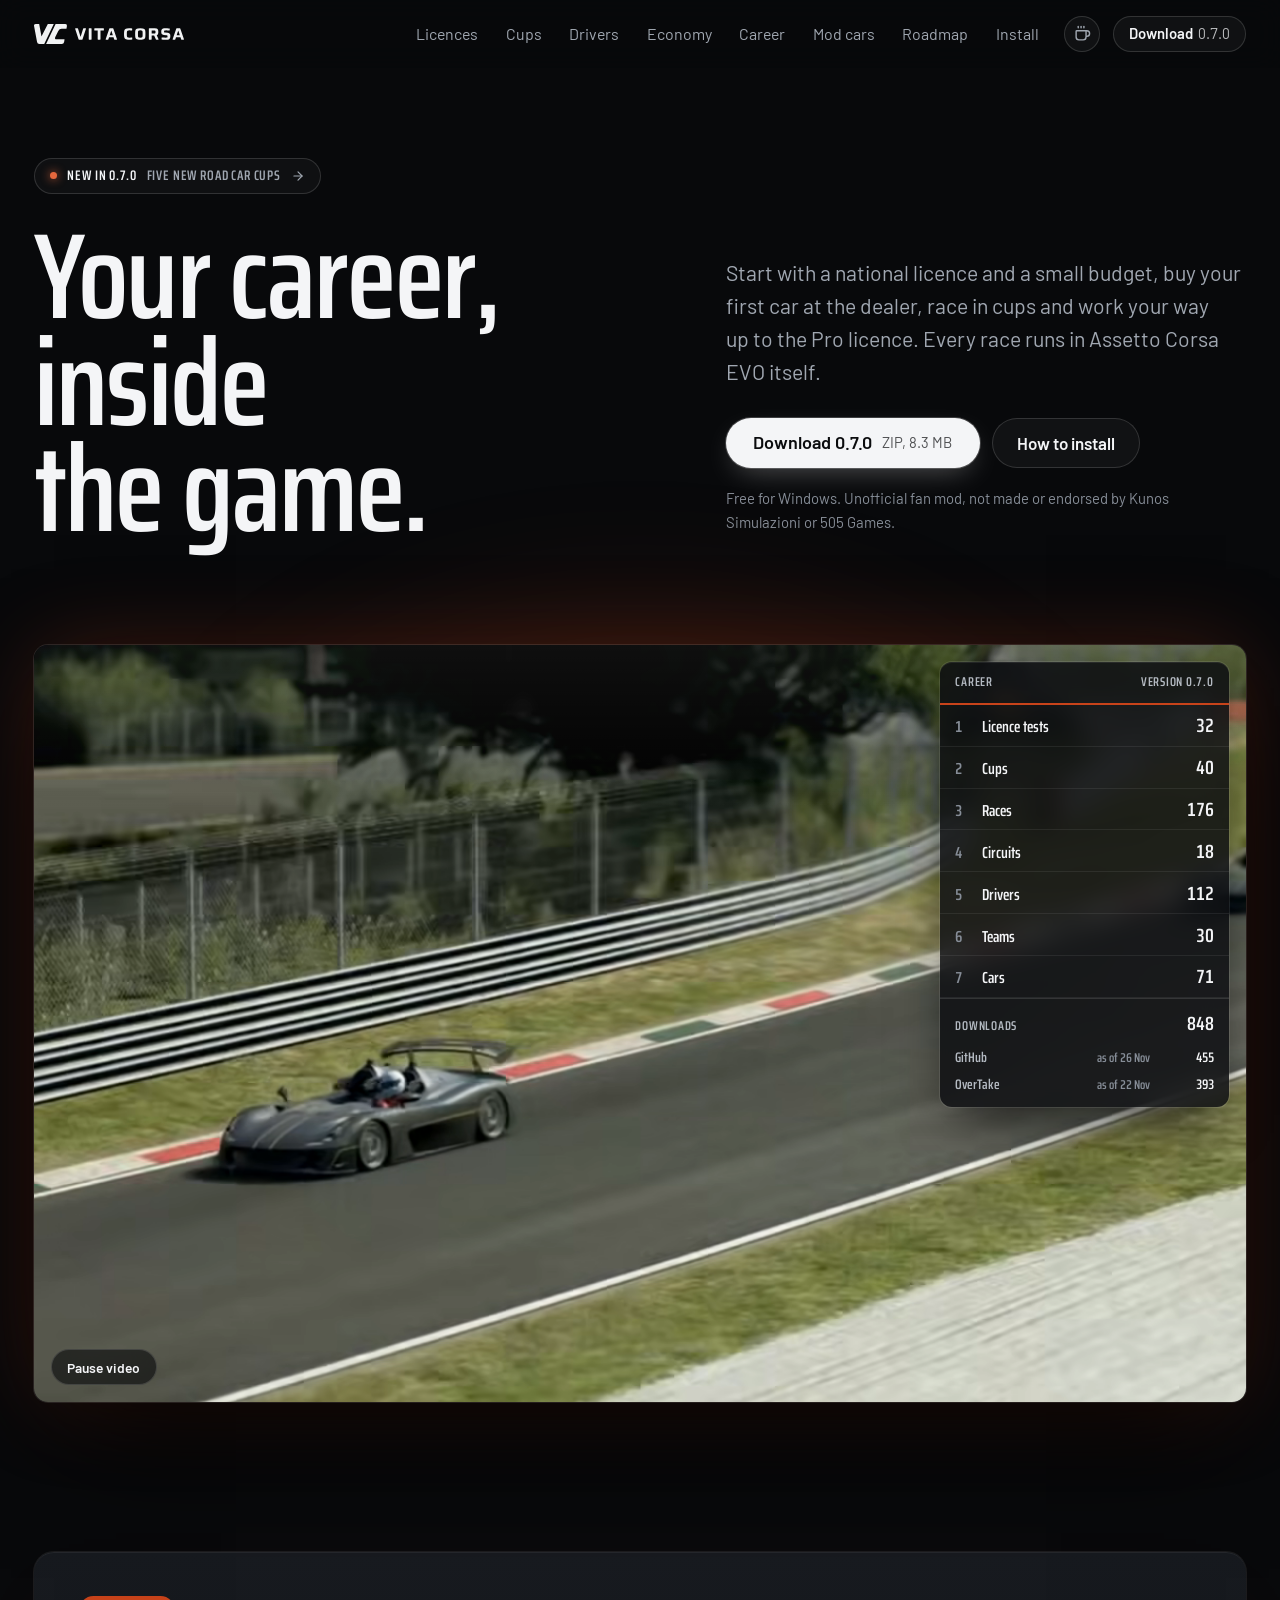
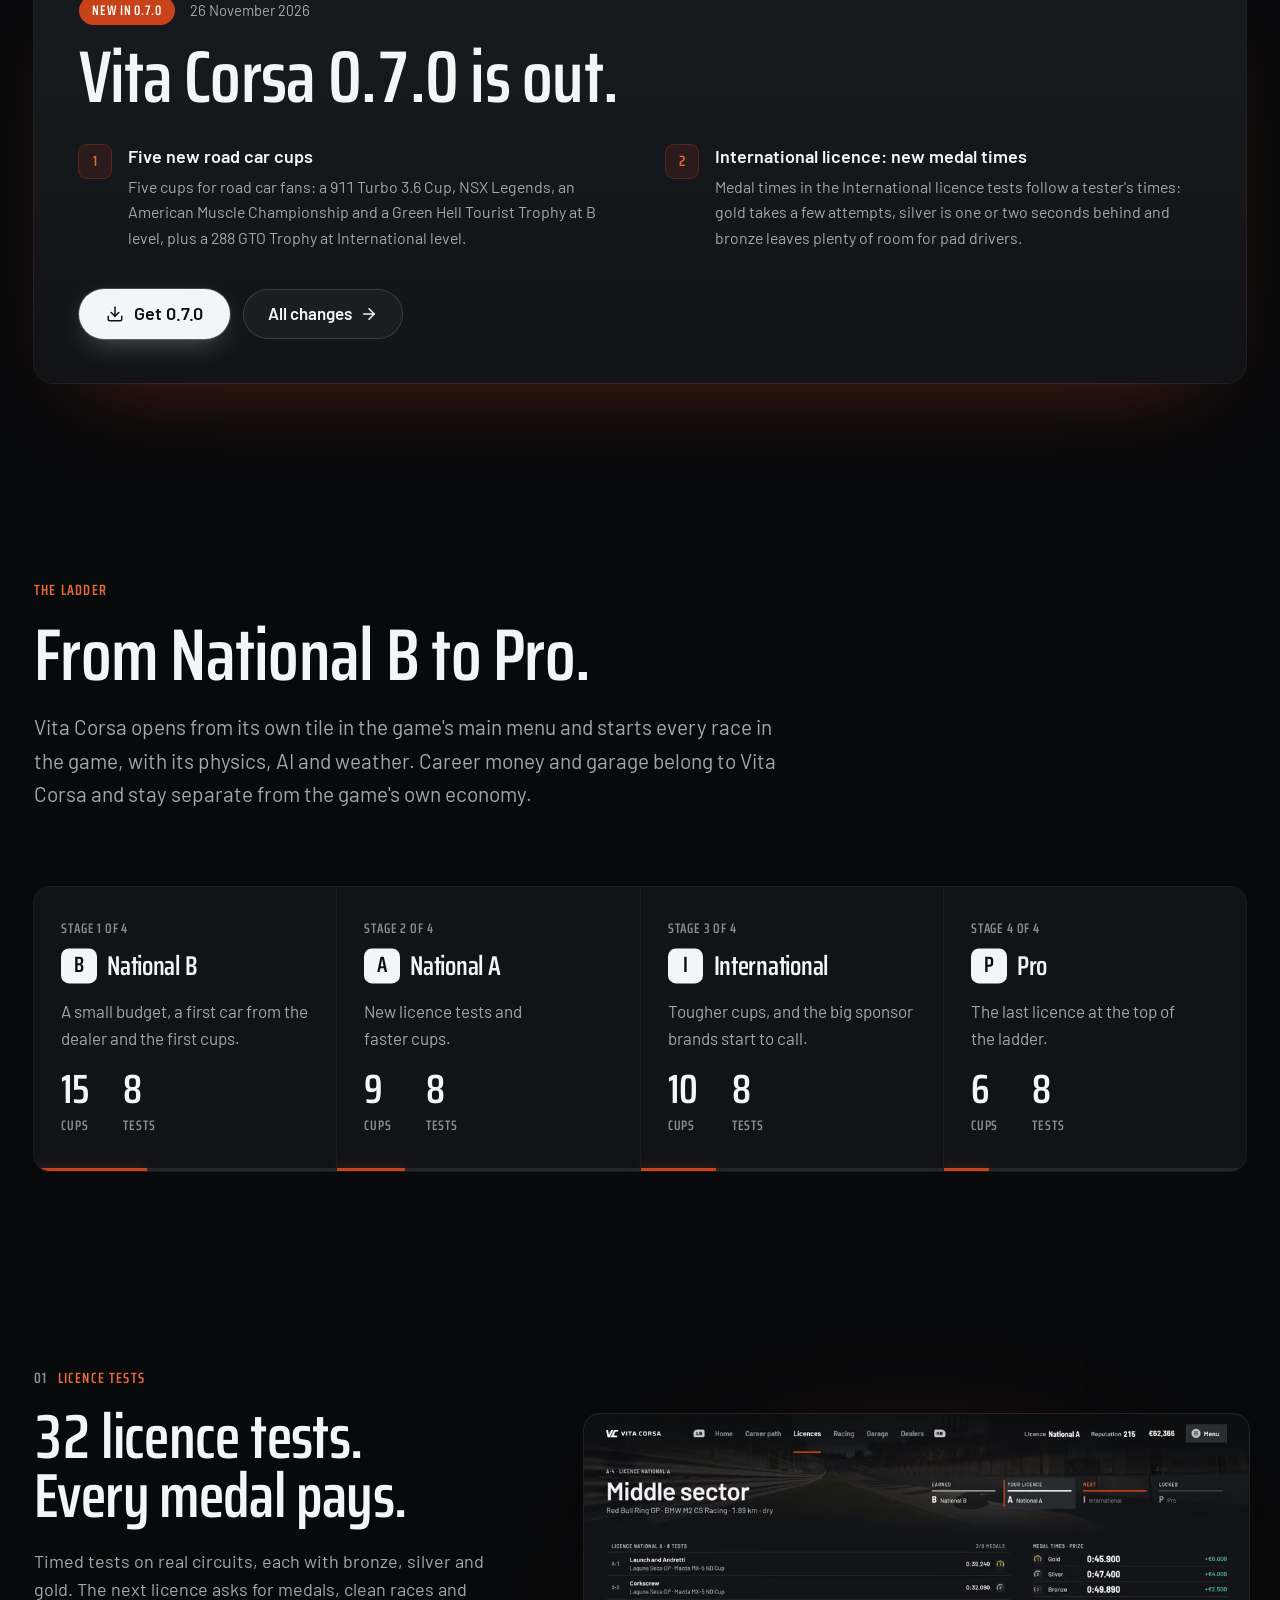
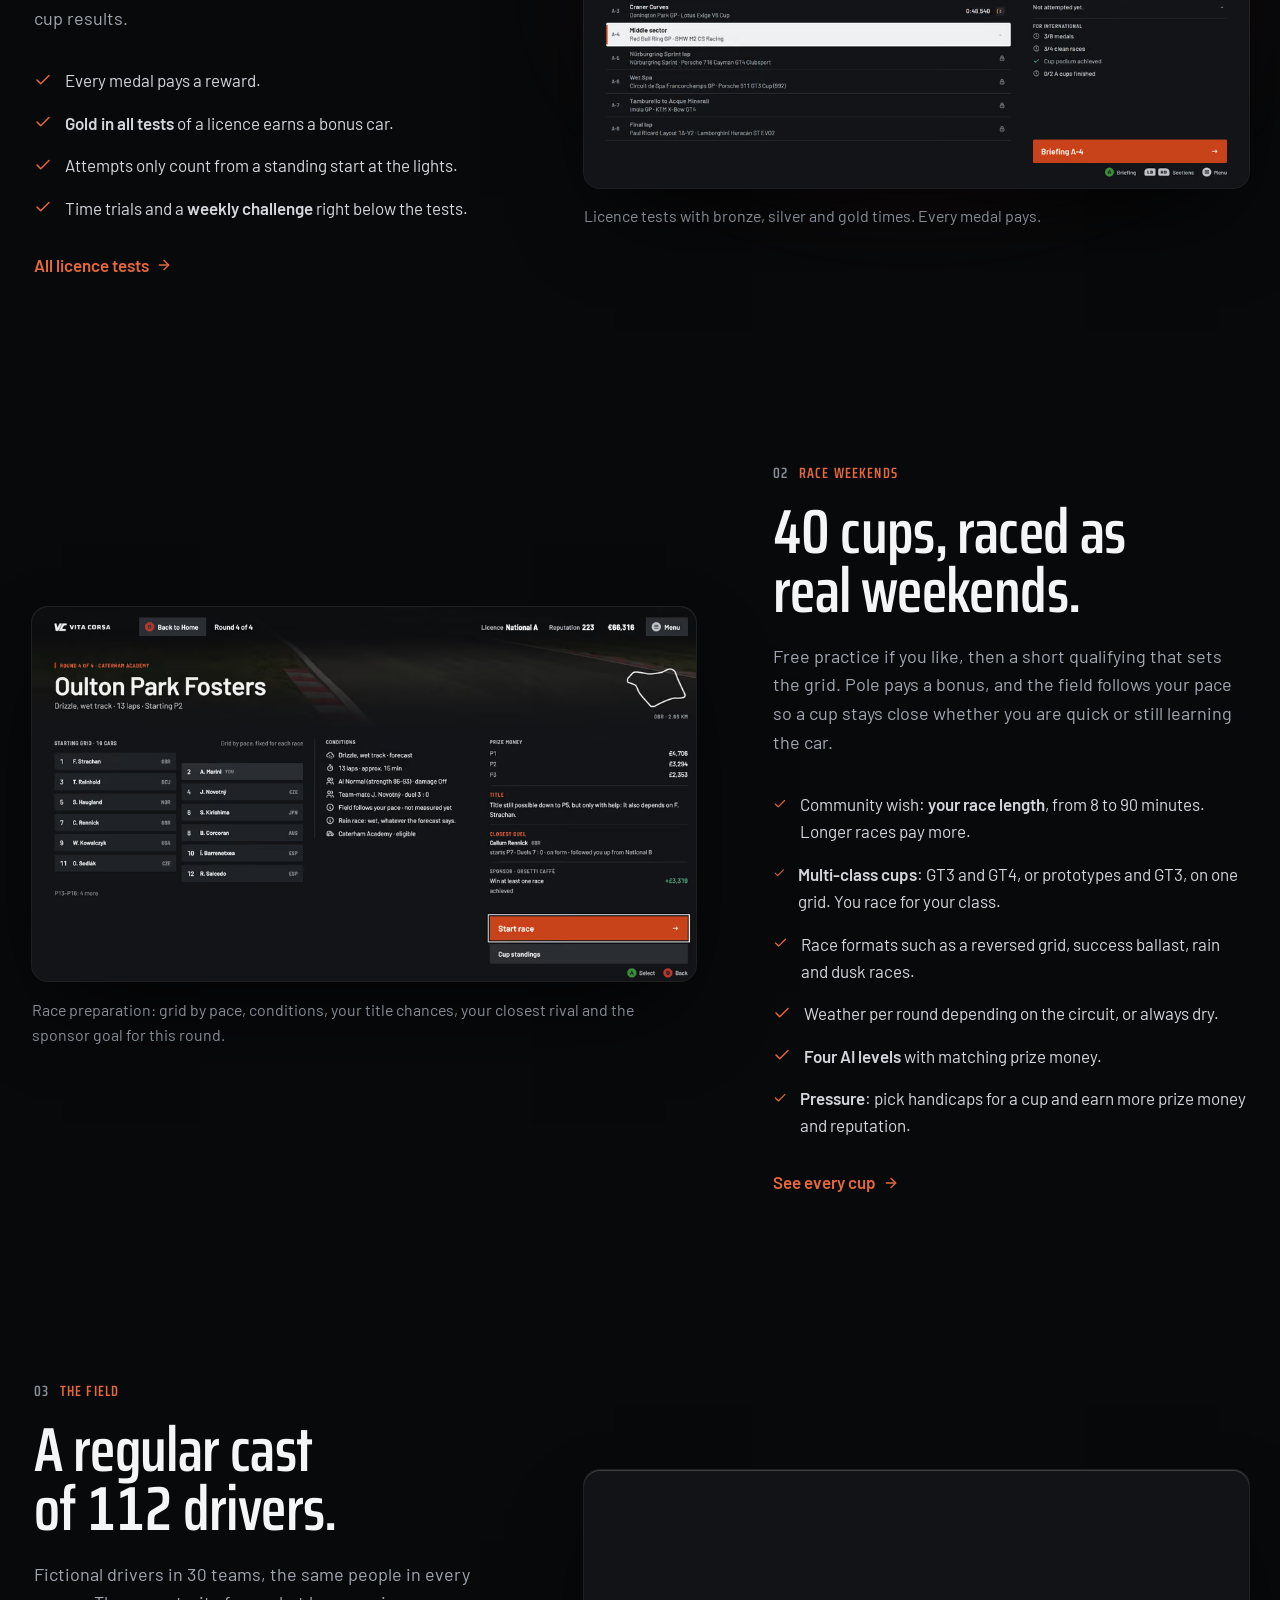
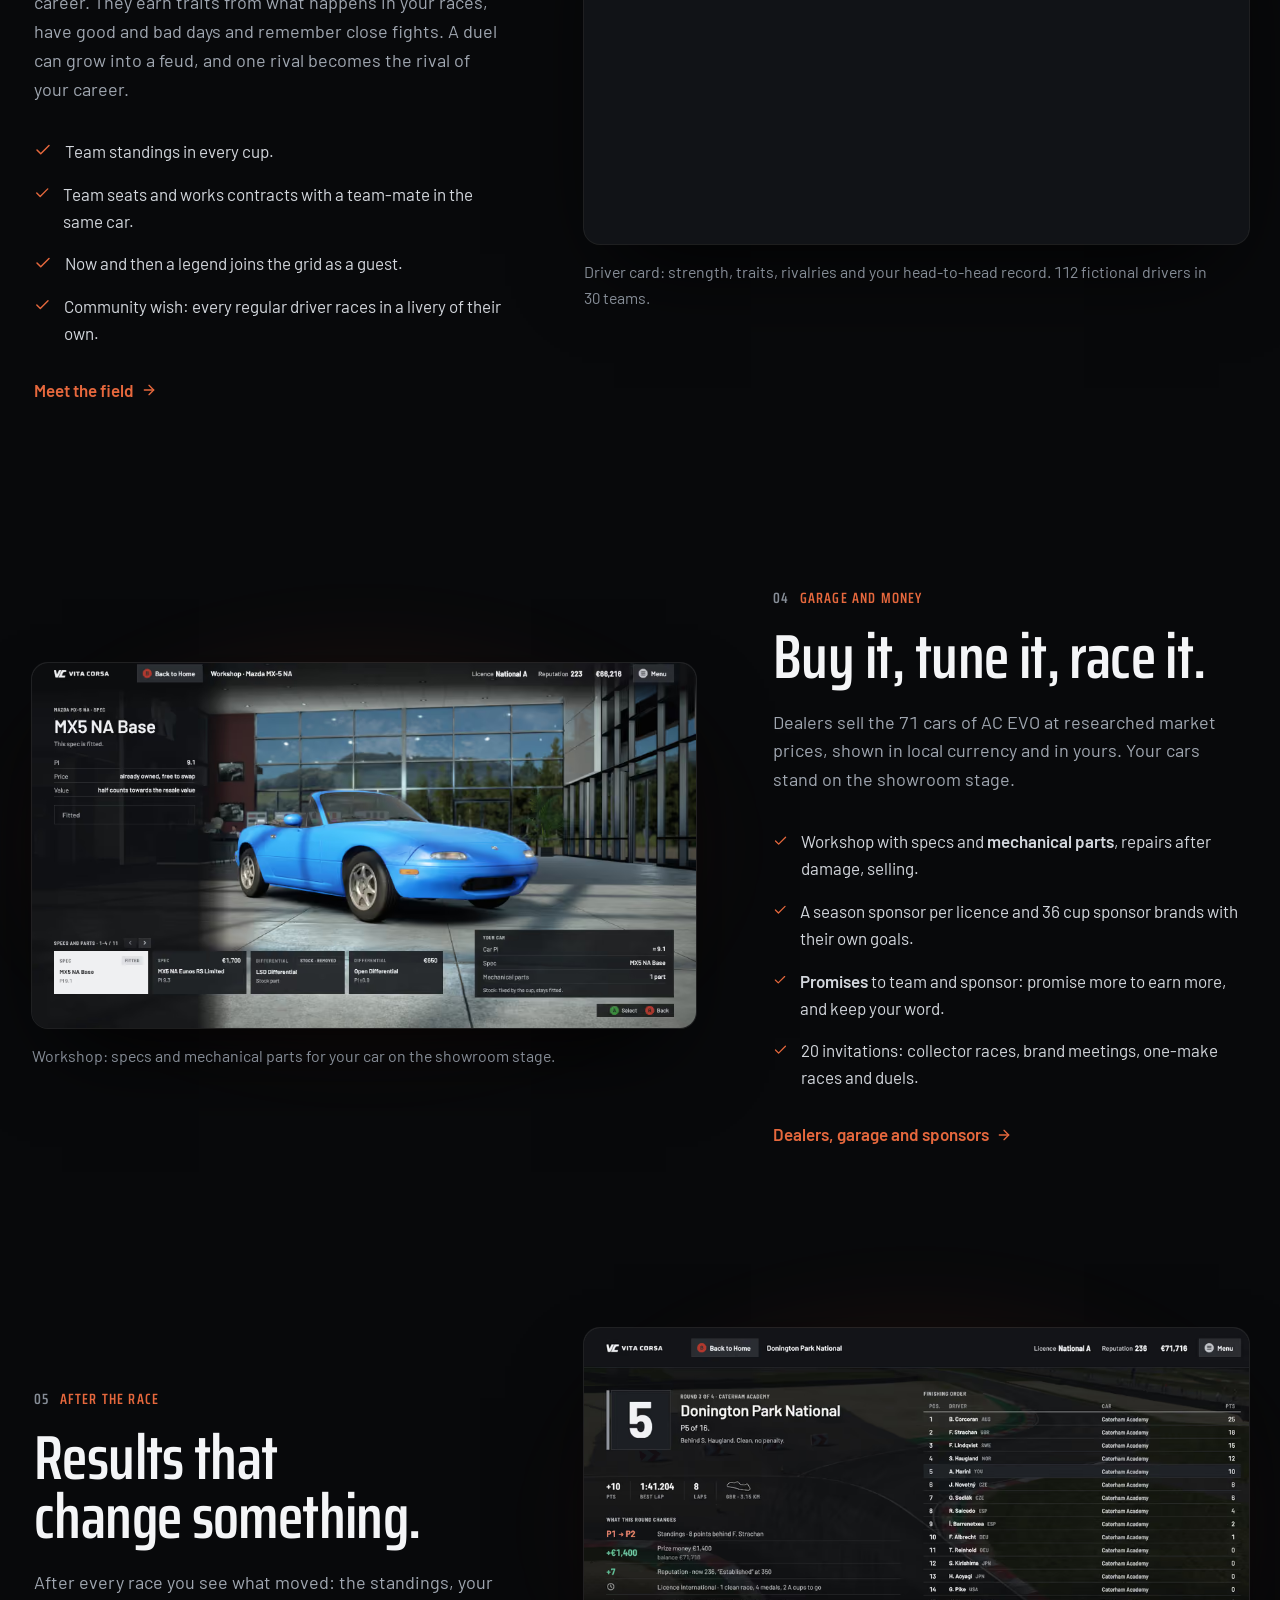
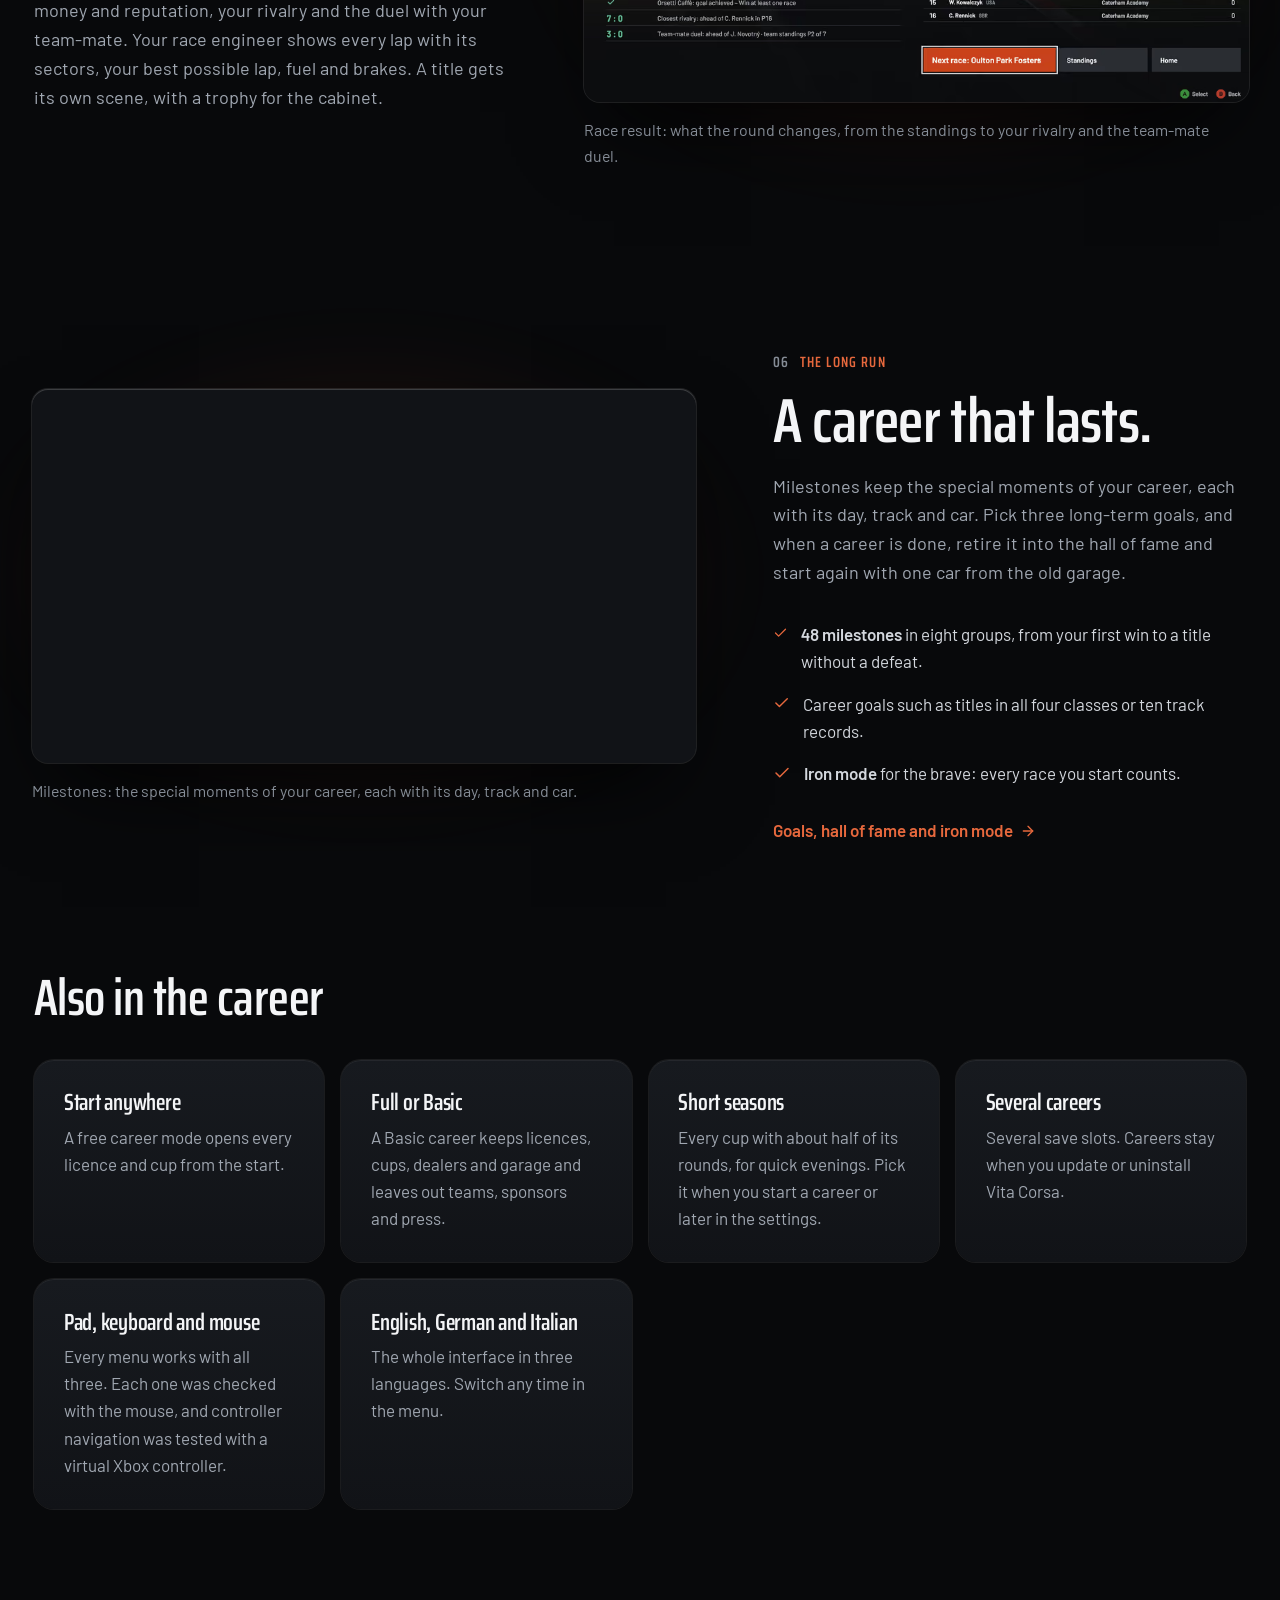
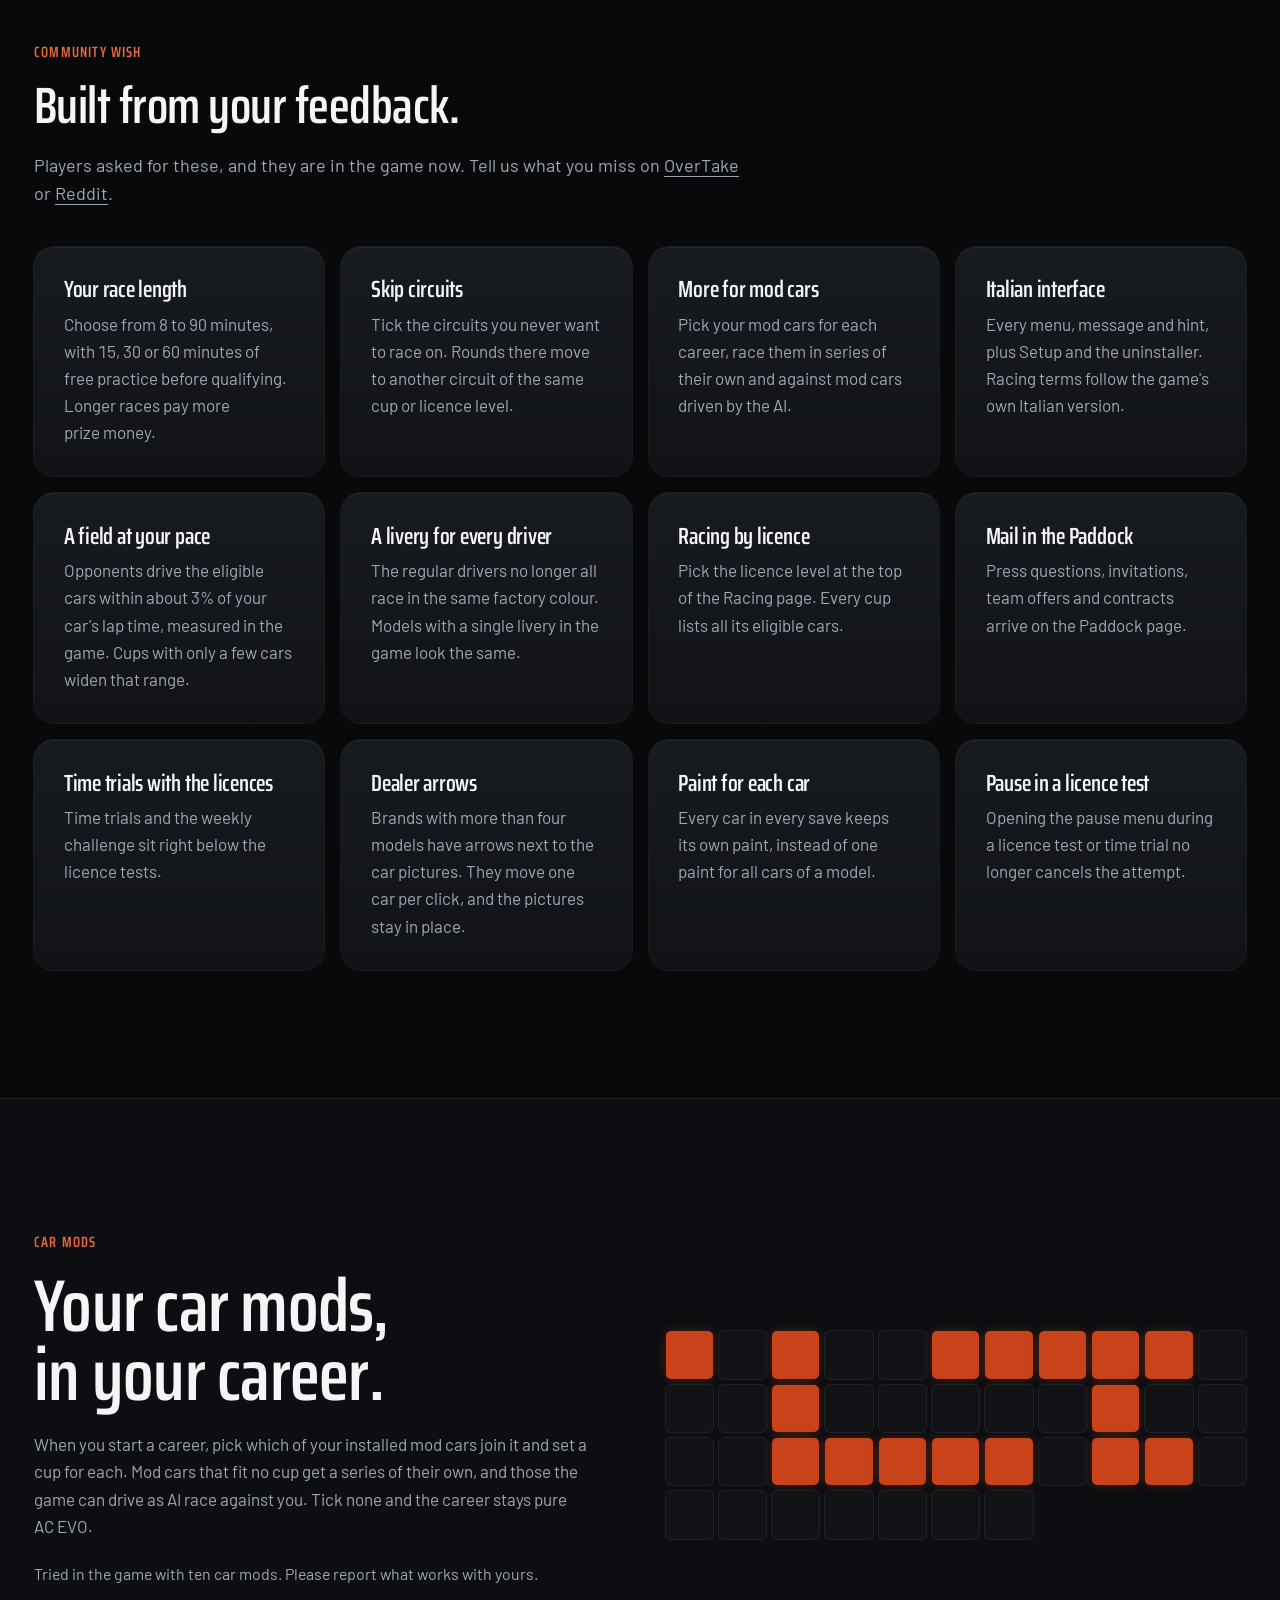
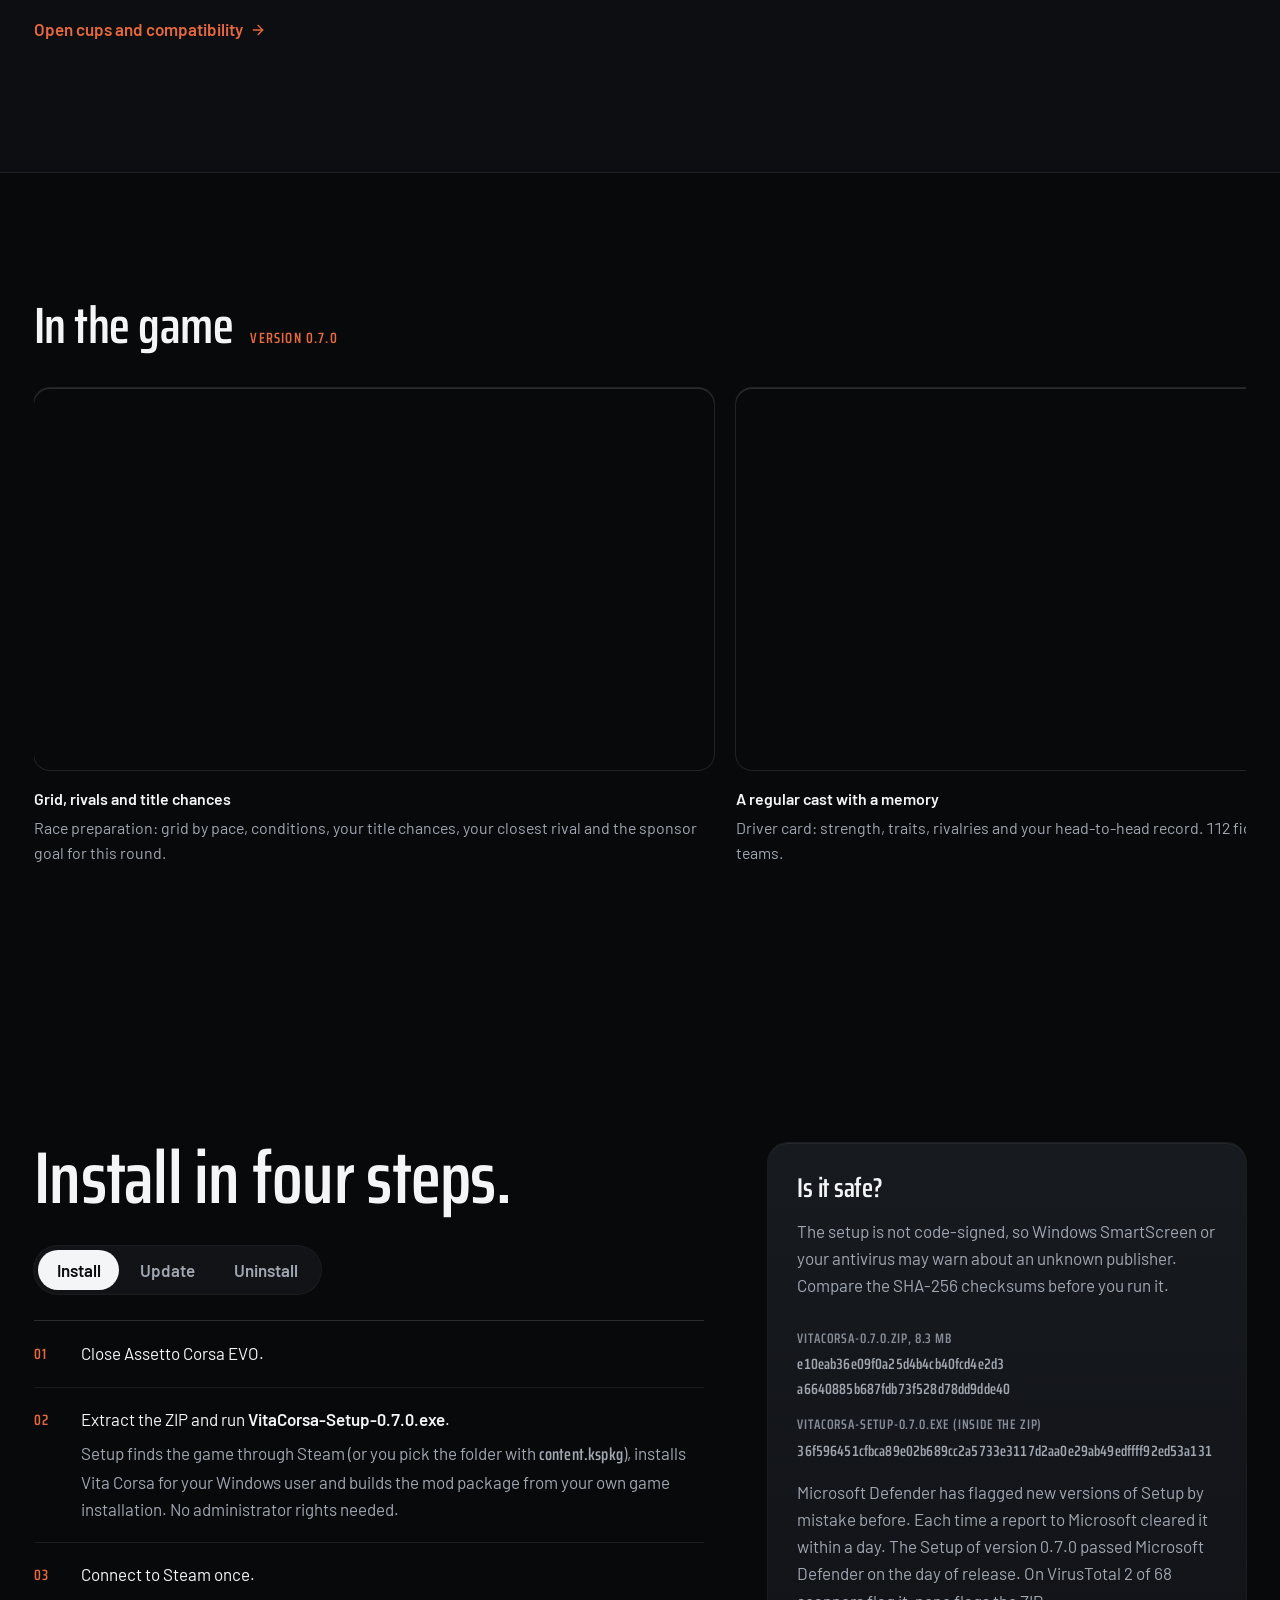
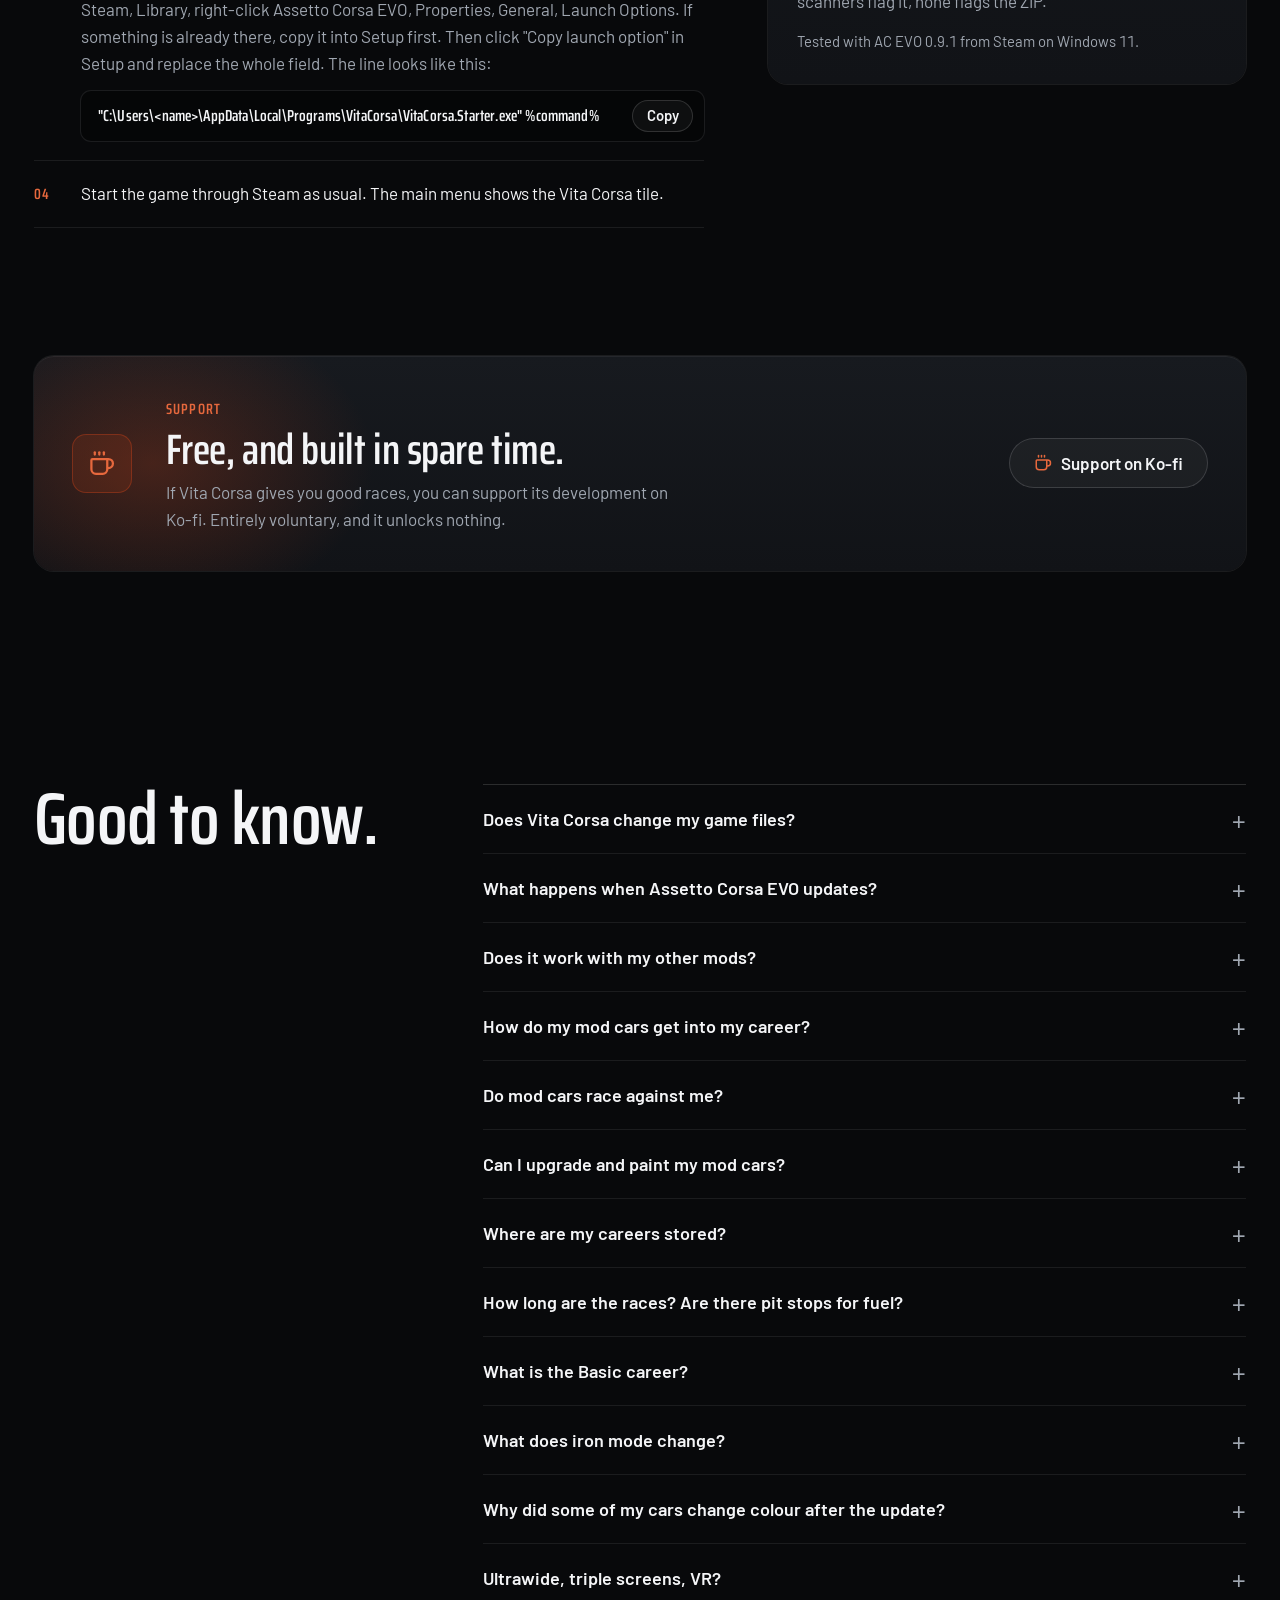
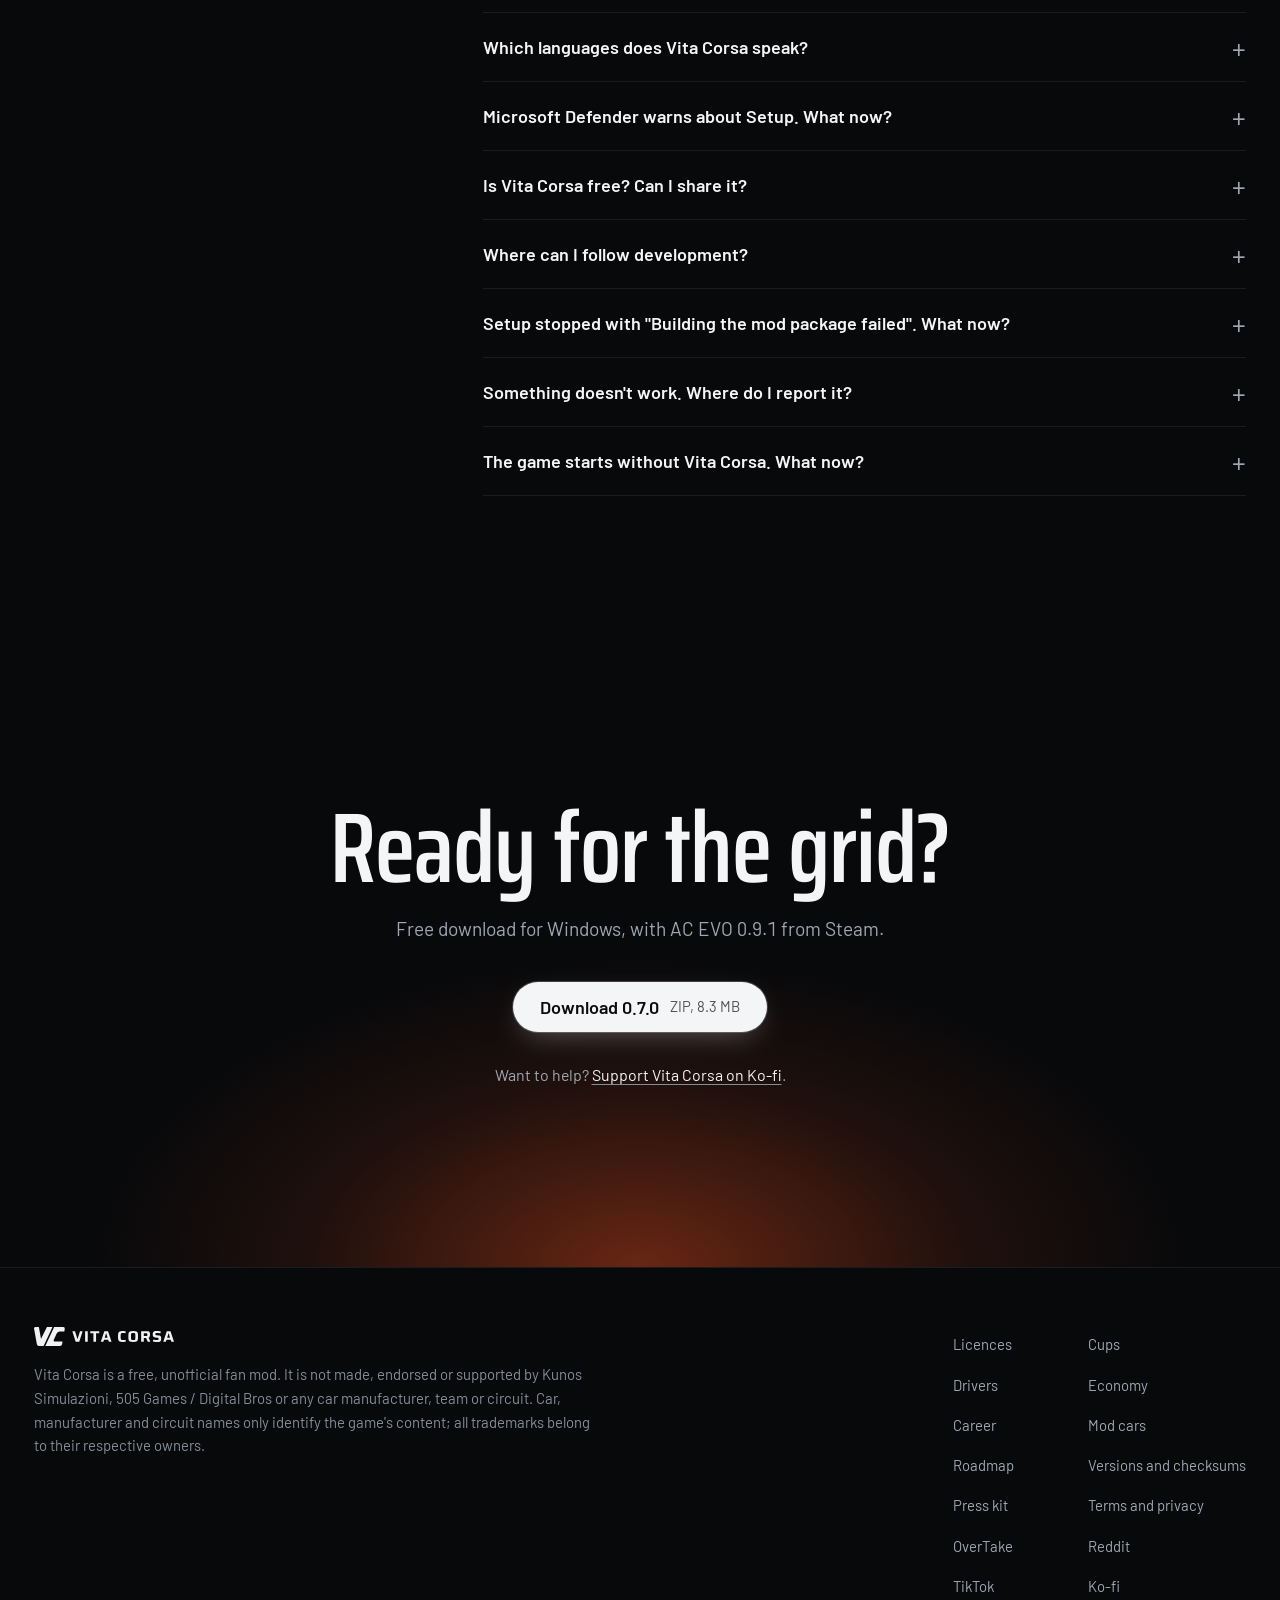
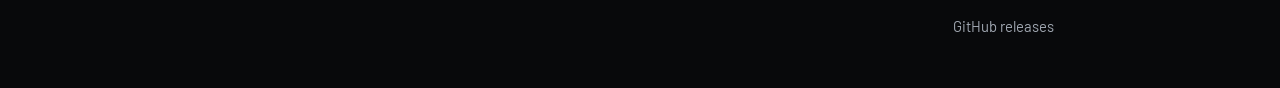
==== commit e16f4ed4: "docs: update website and roadmap (2026-11-26) Co-Authored-By: Claude Opus 5.5 <noreply@anthropic.com" ====
--- a/index.html
+++ b/index.html
@@ -1 +1 @@
-<!DOCTYPE html><html lang="en" class="vc"> <head><meta charset="utf-8"><meta name="viewport" content="width=device-width, initial-scale=1"><title>Vita Corsa · Career mod for Assetto Corsa EVO</title><meta name="description" content="Vita Corsa is a free, unofficial career mode for Assetto Corsa EVO: licences, licence tests, cups, dealers, garage and sponsors, right in the game's main menu."><meta name="theme-color" content="#121417"><meta name="color-scheme" content="dark"><link rel="canonical" href="https://vitacorsa.github.io/"><meta property="og:type" content="website"><meta property="og:site_name" content="Vita Corsa"><meta property="og:title" content="Vita Corsa · Career mod for Assetto Corsa EVO"><meta property="og:description" content="Vita Corsa is a free, unofficial career mode for Assetto Corsa EVO: licences, licence tests, cups, dealers, garage and sponsors, right in the game's main menu."><meta property="og:url" content="https://vitacorsa.github.io/"><meta property="og:image" content="https://vitacorsa.github.io/teilen/start.png"><meta property="og:image:width" content="1200"><meta property="og:image:height" content="630"><meta property="og:image:alt" content="Vita Corsa · Career mod for Assetto Corsa EVO"><meta name="twitter:card" content="summary_large_image"><link rel="icon" href="data:image/svg+xml,%3csvg%20xmlns='http://www.w3.org/2000/svg'%20viewBox='0%200%20298.60%20177.10'%20width='298.60'%20height='177.10'%20role='img'%20aria-labelledby='titel'%3e%3ctitle%20id='titel'%3eVita%20Corsa%20Signet,%20Kleinfassung%3c/title%3e%3cg%20id='signet'%20fill='%23121417'%3e%3cpath%20id='signet-v'%20d='M0.45%2016.66L26.86%20160.44Q29.92%20177.10%2047.63%20177.10L90.64%20177.10L175.00%200.00L122.31%200.00L68.08%20107.12Q67.10%20109.04%2066.44%20109.05Q65.78%20109.06%2065.43%20107.15L45.75%200.00L15.10%200.00Q6.25%200.00%202.58%204.17Q-1.08%208.33%200.45%2016.66Z'/%3e%3cpath%20id='signet-c'%20d='M197.77%200.00L113.41%20177.10L252.32%20177.10Q270.03%20177.10%20273.15%20159.39L276.90%20138.14Q277.34%20135.61%20274.81%20135.61L206.10%20135.61Q195.98%20135.61%20193.23%20130.76Q190.47%20125.91%20195.09%20116.22L221.45%2060.88Q230.69%2041.49%20250.93%2041.49L291.41%2041.49Q293.94%2041.49%20294.38%2038.96L298.13%2017.71Q301.25%200.00%20283.54%200.00Z'/%3e%3c/g%3e%3c/svg%3e" media="(prefers-color-scheme: light)"><link rel="icon" href="data:image/svg+xml,%3csvg%20xmlns='http://www.w3.org/2000/svg'%20viewBox='0%200%20298.60%20177.10'%20width='298.60'%20height='177.10'%20role='img'%20aria-labelledby='titel'%3e%3ctitle%20id='titel'%3eVita%20Corsa%20Signet,%20Kleinfassung%3c/title%3e%3cg%20id='signet'%20fill='%23F1F2F3'%3e%3cpath%20id='signet-v'%20d='M0.45%2016.66L26.86%20160.44Q29.92%20177.10%2047.63%20177.10L90.64%20177.10L175.00%200.00L122.31%200.00L68.08%20107.12Q67.10%20109.04%2066.44%20109.05Q65.78%20109.06%2065.43%20107.15L45.75%200.00L15.10%200.00Q6.25%200.00%202.58%204.17Q-1.08%208.33%200.45%2016.66Z'/%3e%3cpath%20id='signet-c'%20d='M197.77%200.00L113.41%20177.10L252.32%20177.10Q270.03%20177.10%20273.15%20159.39L276.90%20138.14Q277.34%20135.61%20274.81%20135.61L206.10%20135.61Q195.98%20135.61%20193.23%20130.76Q190.47%20125.91%20195.09%20116.22L221.45%2060.88Q230.69%2041.49%20250.93%2041.49L291.41%2041.49Q293.94%2041.49%20294.38%2038.96L298.13%2017.71Q301.25%200.00%20283.54%200.00Z'/%3e%3c/g%3e%3c/svg%3e" media="(prefers-color-scheme: dark)"><!-- Vorladen nur, was der Hero braucht (Saira, Barlow 400); die Ersatzschrift hat abgestimmte Maße (kein Springen) --><style>@font-face{font-family:Saira-022eff54fd130b6c;src:url("/_astro/fonts/645204fef8bec149.woff2") format("woff2");font-display:optional;unicode-range:U+20-7e, U+a0-ff, U+2010-2027, U+2030-203a, U+20ac, U+2122, U+2190-2193, U+2212;font-weight:620;font-style:normal;font-stretch:70%;}@font-face{font-family:Saira-022eff54fd130b6c;src:url("/_astro/fonts/5af8b186f16e7444.woff2") format("woff2");font-display:optional;unicode-range:U+100-17f;font-weight:620;font-style:normal;font-stretch:70%;}@font-face{font-family:"Saira-022eff54fd130b6c fallback: Arial";src:local("Arial Bold"),local("Arial-BoldMT");font-display:swap;font-weight:620;font-style:normal;size-adjust:76.0429%;ascent-override:149.2578%;descent-override:57.7305%;line-gap-override:0%;}:root{--schrift-saira:Saira-022eff54fd130b6c,"Saira-022eff54fd130b6c fallback: Arial",sans-serif;}</style> <link rel="preload" href="/_astro/fonts/645204fef8bec149.woff2" as="font" type="font/woff2" crossorigin><style>@font-face{font-family:Barlow-b5a63c2d7d5902aa;src:url("/_astro/fonts/40c164e5bf5017ab.woff2") format("woff2");font-display:optional;unicode-range:U+20-7e, U+a0-ff, U+2010-2027, U+2030-203a, U+20ac, U+2122, U+2190-2193, U+2212;font-weight:400;font-style:normal;}@font-face{font-family:Barlow-b5a63c2d7d5902aa;src:url("/_astro/fonts/9de6077158dc6e78.woff2") format("woff2");font-display:optional;unicode-range:U+100-17f;font-weight:400;font-style:normal;}@font-face{font-family:Barlow-b5a63c2d7d5902aa;src:url("/_astro/fonts/3ee02180d3c2185c.woff2") format("woff2");font-display:optional;unicode-range:U+20-7e, U+a0-ff, U+2010-2027, U+2030-203a, U+20ac, U+2122, U+2190-2193, U+2212;font-weight:600;font-style:normal;}@font-face{font-family:Barlow-b5a63c2d7d5902aa;src:url("/_astro/fonts/8a4772d2bec82686.woff2") format("woff2");font-display:optional;unicode-range:U+100-17f;font-weight:600;font-style:normal;}@font-face{font-family:"Barlow-b5a63c2d7d5902aa fallback: Arial";src:local("Arial");font-display:swap;font-weight:400;font-style:normal;size-adjust:96.68%;ascent-override:103.4341%;descent-override:20.6868%;line-gap-override:0%;}@font-face{font-family:"Barlow-b5a63c2d7d5902aa fallback: Arial";src:local("Arial Bold"),local("Arial-BoldMT");font-display:swap;font-weight:600;font-style:normal;size-adjust:96.68%;ascent-override:103.4341%;descent-override:20.6868%;line-gap-override:0%;}:root{--schrift-barlow:Barlow-b5a63c2d7d5902aa,"Barlow-b5a63c2d7d5902aa fallback: Arial",sans-serif;}</style> <link rel="preload" href="/_astro/fonts/40c164e5bf5017ab.woff2" as="font" type="font/woff2" crossorigin><link rel="preload" href="/_astro/fonts/3ee02180d3c2185c.woff2" as="font" type="font/woff2" crossorigin><script type="application/ld+json">{"@context":"https://schema.org","@type":"SoftwareApplication","name":"Vita Corsa","description":"Free, unofficial career mod for Assetto Corsa EVO.","applicationCategory":"GameApplication","applicationSubCategory":"Game mod","operatingSystem":"Windows","softwareVersion":"0.7.0","datePublished":"2026-11-26","downloadUrl":"https://github.com/vitacorsa/vitacorsa.github.io/releases/download/v0.7.0/VitaCorsa-0.7.0.zip","fileSize":"8.3 MB","url":"https://vitacorsa.github.io/","image":"https://vitacorsa.github.io/teilen/start.png","isAccessibleForFree":true,"offers":{"@type":"Offer","price":"0","priceCurrency":"EUR"}}</script><link rel="stylesheet" href="/_astro/Basis.CUrP5J2s.css"></head> <body> <a class="springen" href="#inhalt">Skip to content</a> <header class="kopf"> <a class="kopf-logo" href="/" aria-label="Vita Corsa home"><img src="/_astro/vita-corsa_logo-horizontal_hell.Br6Usjna.svg" alt="Vita Corsa" width="150" height="20"></a> <nav class="kopf-nav" aria-label="Main"> <ul role="list"> <li><a href="/licences.html">Licences</a></li><li><a href="/cups.html">Cups</a></li><li><a href="/drivers.html">Drivers</a></li><li><a href="/economy.html">Economy</a></li><li><a href="/career.html">Career</a></li><li><a href="/mod-cars.html">Mod cars</a></li><li><a href="/roadmap.html">Roadmap</a></li><li><a href="/#install">Install</a></li> </ul> </nav> <details class="kopf-menue"> <summary>Menu</summary> <ul role="list"> <li><a href="/licences.html">Licences</a></li><li><a href="/cups.html">Cups</a></li><li><a href="/drivers.html">Drivers</a></li><li><a href="/economy.html">Economy</a></li><li><a href="/career.html">Career</a></li><li><a href="/mod-cars.html">Mod cars</a></li><li><a href="/roadmap.html">Roadmap</a></li><li><a href="/#install">Install</a></li> <li class="kopf-menue-kofi"><a href="https://ko-fi.com/filthyjoker"><svg xmlns="http://www.w3.org/2000/svg" width="24" height="24" viewBox="0 0 24 24" fill="none" stroke="currentColor" stroke-width="2" stroke-linecap="round" stroke-linejoin="round" class="lucide lucide-coffee" aria-hidden="true"> <path d="M10 2v2"></path><path d="M14 2v2"></path><path d="M16 8a1 1 0 0 1 1 1v8a4 4 0 0 1-4 4H7a4 4 0 0 1-4-4V9a1 1 0 0 1 1-1h14a4 4 0 1 1 0 8h-1"></path><path d="M6 2v2"></path>  </svg>Support on Ko-fi</a></li> </ul> </details> <a class="kopf-kofi" href="https://ko-fi.com/filthyjoker" aria-label="Support Vita Corsa on Ko-fi" title="Support on Ko-fi"><svg xmlns="http://www.w3.org/2000/svg" width="24" height="24" viewBox="0 0 24 24" fill="none" stroke="currentColor" stroke-width="2" stroke-linecap="round" stroke-linejoin="round" class="lucide lucide-coffee" aria-hidden="true"> <path d="M10 2v2"></path><path d="M14 2v2"></path><path d="M16 8a1 1 0 0 1 1 1v8a4 4 0 0 1-4 4H7a4 4 0 0 1-4-4V9a1 1 0 0 1 1-1h14a4 4 0 1 1 0 8h-1"></path><path d="M6 2v2"></path>  </svg></a> <a class="kopf-laden" href="https://github.com/vitacorsa/vitacorsa.github.io/releases/download/v0.7.0/VitaCorsa-0.7.0.zip">Download <span>0.7.0</span></a> </header> <main id="inhalt">  <section class="held" aria-labelledby="held-titel"> <div class="held-text"> <a class="ueberzeile" href="#new"><span class="punkt" aria-hidden="true"></span><span class="ueberzeile-tag">New in 0.7.0</span><span class="ueberzeile-text">Five new road car cups</span><svg xmlns="http://www.w3.org/2000/svg" width="24" height="24" viewBox="0 0 24 24" fill="none" stroke="currentColor" stroke-width="2" stroke-linecap="round" stroke-linejoin="round" class="lucide lucide-arrow-right" aria-hidden="true"> <path d="M5 12h14"></path><path d="m12 5 7 7-7 7"></path>  </svg></a> <h1 id="held-titel">Your career, inside the game.</h1> <div class="held-seite"> <p class="held-satz">Start with a national licence and a small budget, buy your first car at the dealer, race in cups and work your way up to the Pro licence. Every race runs in Assetto Corsa EVO itself.</p> <div class="held-aktion"> <a class="knopf" href="https://github.com/vitacorsa/vitacorsa.github.io/releases/download/v0.7.0/VitaCorsa-0.7.0.zip">Download 0.7.0<small>ZIP, 8.3 MB</small></a> <a class="knopf-zweit" href="#install">How to install</a> </div> <p class="held-fein">Free for Windows. <span>Unofficial fan mod, not made or endorsed by Kunos Simulazioni or 505 Games.</span></p> </div> </div> <div class="held-buehne"> <div class="held-fenster"> <div class="clip held-clip" data-clip> <picture> <source type="image/avif" srcset="/medien/rennen-mix-24e87fab32-poster-1920.avif 1920w, /medien/rennen-mix-24e87fab32-poster-1280.avif 1280w, /medien/rennen-mix-24e87fab32-poster-960.avif 960w, /medien/rennen-mix-24e87fab32-poster-640.avif 640w" sizes="(min-width: 85rem) 80rem, calc(100vw - 2.5rem)"> <source type="image/webp" srcset="/medien/rennen-mix-24e87fab32-poster-1920.webp 1920w, /medien/rennen-mix-24e87fab32-poster-1280.webp 1280w, /medien/rennen-mix-24e87fab32-poster-960.webp 960w, /medien/rennen-mix-24e87fab32-poster-640.webp 640w" sizes="(min-width: 85rem) 80rem, calc(100vw - 2.5rem)"> <img src="/medien/rennen-mix-24e87fab32-poster-1280.webp" alt="" width="1920" height="1080" fetchpriority="high" loading="eager" decoding="async"> </picture> <video muted loop playsinline preload="none" aria-label="Close racing in Assetto Corsa EVO, from road cars and touring cars to GT3 and prototypes" tabindex="-1"> <source src="/medien/rennen-mix-24e87fab32-1920.webm" type="video/webm; codecs=&quot;av01.0.08M.08&quot;" media="(min-width: 1281px)"> <source src="/medien/rennen-mix-24e87fab32-1920.mp4" type="video/mp4" media="(min-width: 1281px)"> <source src="/medien/rennen-mix-24e87fab32-1280.webm" type="video/webm; codecs=&quot;av01.0.08M.08&quot;"> <source src="/medien/rennen-mix-24e87fab32-1280.mp4" type="video/mp4"> </video> <button class="clip-knopf" type="button" aria-pressed="false" hidden> <span class="clip-pause">Pause video</span><span class="clip-weiter">Play video</span> </button> </div><script type="module">var e=matchMedia(`(prefers-reduced-motion: reduce)`),t=navigator.connection?.saveData===!0;for(let n of document.querySelectorAll(`[data-clip]`)){let r=n.querySelector(`video`),i=n.querySelector(`.clip-knopf`),a=e=>{i.setAttribute(`aria-pressed`,String(!e)),n.toggleAttribute(`data-angehalten`,!e)},o=()=>{e.matches||t||r.play().then(()=>{n.setAttribute(`data-laeuft`,``),i.hidden=!1,a(!0)},()=>{})};i.addEventListener(`click`,()=>{r.paused?o():(r.pause(),a(!1))}),e.addEventListener(`change`,()=>e.matches?(r.pause(),a(!1)):o()),document.readyState===`complete`?o():addEventListener(`load`,o,{once:!0})}</script> <div class="turm" role="group" aria-labelledby="turm-titel"> <p id="turm-titel" class="turm-kopf"><span>Career</span><span>Version 0.7.0</span></p> <ol role="list"> <li><span class="turm-pos">1</span><span class="turm-name">Licence tests</span><span class="turm-wert">32</span></li><li><span class="turm-pos">2</span><span class="turm-name">Cups</span><span class="turm-wert">40</span></li><li><span class="turm-pos">3</span><span class="turm-name">Races</span><span class="turm-wert">176</span></li><li><span class="turm-pos">4</span><span class="turm-name">Circuits</span><span class="turm-wert">18</span></li><li><span class="turm-pos">5</span><span class="turm-name">Drivers</span><span class="turm-wert">112</span></li><li><span class="turm-pos">6</span><span class="turm-name">Teams</span><span class="turm-wert">30</span></li><li><span class="turm-pos">7</span><span class="turm-name">Cars</span><span class="turm-wert">71</span></li> </ol> <div class="turm-fuss"> <p class="turm-fuss-kopf"><span>Downloads</span><span>848</span></p> <ul role="list"> <li><span>GitHub</span><span class="turm-stand">as of 26 Nov</span><span class="turm-fuss-wert">455</span></li><li><span>OverTake</span><span class="turm-stand">as of 22 Nov</span><span class="turm-fuss-wert">393</span></li> </ul> </div> </div> </div> </div> </section> <section id="new" class="neuheit" aria-labelledby="neuheit-titel"> <article class="neuheit-karte reveal"> <div class="neuheit-text"> <p class="neuheit-kopf"><span class="neuheit-tag">New in 0.7.0</span><time datetime="2026-11-26">26 November 2026</time></p> <h2 id="neuheit-titel">Vita Corsa 0.7.0 is out.</h2> <ol class="neuheit-punkte" role="list"> <li><h3>Five new road car cups</h3><p>New cups for road car fans, each with its own calendar: a cup for the Porsche 911 Turbo 3.6 (964), NSX Legends for the Honda NSX-R, an American Muscle Championship for the Chevrolet Camaro ZL1 and a Green Hell Tourist Trophy for the Porsche 911 GT3 RS, BMW M4 CSL and Alfa Romeo Giulia GTAm on the full 24-hour circuit, all at B level.</p></li><li><h3>International licence: new medal times</h3><p>Medal times in the International licence tests follow a tester's times: gold takes a few attempts, silver is one or two seconds behind and bronze leaves plenty of room for pad drivers.</p></li> </ol> <div class="neuheit-aktion"> <a class="knopf" href="https://github.com/vitacorsa/vitacorsa.github.io/releases/download/v0.7.0/VitaCorsa-0.7.0.zip"><svg xmlns="http://www.w3.org/2000/svg" width="24" height="24" viewBox="0 0 24 24" fill="none" stroke="currentColor" stroke-width="2" stroke-linecap="round" stroke-linejoin="round" class="lucide lucide-download" aria-hidden="true"> <path d="M12 15V3"></path><path d="M21 15v4a2 2 0 0 1-2 2H5a2 2 0 0 1-2-2v-4"></path><path d="m7 10 5 5 5-5"></path>  </svg>Get 0.7.0</a> <a class="knopf-zweit" href="/versions.html#v0-7-0">All changes<svg xmlns="http://www.w3.org/2000/svg" width="24" height="24" viewBox="0 0 24 24" fill="none" stroke="currentColor" stroke-width="2" stroke-linecap="round" stroke-linejoin="round" class="lucide lucide-arrow-right" aria-hidden="true"> <path d="M5 12h14"></path><path d="m12 5 7 7-7 7"></path>  </svg></a> </div> </div>  </article> </section> <section id="leiter" class="leiter" aria-labelledby="leiter-titel"> <div class="leiter-kopf reveal"> <p class="etikett">The ladder</p> <h2 id="leiter-titel">From National B to Pro.</h2> <p>Vita Corsa opens from its own tile in the game's main menu and starts every race in the game, with its physics, AI and weather. Career money and garage belong to Vita Corsa and stay separate from the game's own economy.</p> </div> <ol class="leiter-tafel reveal" role="list"> <li> <span class="leiter-sektor">Stage 1 of 4</span> <h3><span class="leiter-buchstabe" aria-hidden="true">B</span>National B</h3> <p>A small budget, a first car from the dealer and the first cups.</p> <dl> <div><dt>Cups</dt><dd>15</dd></div> <div><dt>Tests</dt><dd>8</dd></div> </dl> <span class="leiter-balken" style="--anteil:0.375" aria-hidden="true"></span> </li><li> <span class="leiter-sektor">Stage 2 of 4</span> <h3><span class="leiter-buchstabe" aria-hidden="true">A</span>National A</h3> <p>New licence tests and faster cups.</p> <dl> <div><dt>Cups</dt><dd>9</dd></div> <div><dt>Tests</dt><dd>8</dd></div> </dl> <span class="leiter-balken" style="--anteil:0.225" aria-hidden="true"></span> </li><li> <span class="leiter-sektor">Stage 3 of 4</span> <h3><span class="leiter-buchstabe" aria-hidden="true">I</span>International</h3> <p>Tougher cups, and the big sponsor brands start to call.</p> <dl> <div><dt>Cups</dt><dd>10</dd></div> <div><dt>Tests</dt><dd>8</dd></div> </dl> <span class="leiter-balken" style="--anteil:0.25" aria-hidden="true"></span> </li><li> <span class="leiter-sektor">Stage 4 of 4</span> <h3><span class="leiter-buchstabe" aria-hidden="true">P</span>Pro</h3> <p>The last licence at the top of the ladder.</p> <dl> <div><dt>Cups</dt><dd>6</dd></div> <div><dt>Tests</dt><dd>8</dd></div> </dl> <span class="leiter-balken" style="--anteil:0.15" aria-hidden="true"></span> </li> </ol> </section> <div id="kapitel" class="kapitel-liste"> <section class="kapitel" aria-labelledby="kapitel-lizenzen"> <div class="kapitel-text reveal"> <p class="etikett"><span class="etikett-nr">01</span><span>Licence tests</span></p> <h2 id="kapitel-lizenzen">32 licence tests. Every medal pays.</h2> <p>Timed tests on real circuits, each with bronze, silver and gold. The next licence asks for medals, clean races and cup results.</p> <ul class="punkte"><li><svg xmlns="http://www.w3.org/2000/svg" width="24" height="24" viewBox="0 0 24 24" fill="none" stroke="currentColor" stroke-width="2" stroke-linecap="round" stroke-linejoin="round" class="lucide lucide-check" aria-hidden="true"> <path d="M20 6 9 17l-5-5"></path>  </svg><span>Every medal pays a reward.</span></li><li><svg xmlns="http://www.w3.org/2000/svg" width="24" height="24" viewBox="0 0 24 24" fill="none" stroke="currentColor" stroke-width="2" stroke-linecap="round" stroke-linejoin="round" class="lucide lucide-check" aria-hidden="true"> <path d="M20 6 9 17l-5-5"></path>  </svg><span><b>Gold in all tests</b> of a licence earns a bonus car.</span></li><li><svg xmlns="http://www.w3.org/2000/svg" width="24" height="24" viewBox="0 0 24 24" fill="none" stroke="currentColor" stroke-width="2" stroke-linecap="round" stroke-linejoin="round" class="lucide lucide-check" aria-hidden="true"> <path d="M20 6 9 17l-5-5"></path>  </svg><span>Attempts only count from a standing start at the lights.</span></li><li><svg xmlns="http://www.w3.org/2000/svg" width="24" height="24" viewBox="0 0 24 24" fill="none" stroke="currentColor" stroke-width="2" stroke-linecap="round" stroke-linejoin="round" class="lucide lucide-check" aria-hidden="true"> <path d="M20 6 9 17l-5-5"></path>  </svg><span>Time trials and a <b>weekly challenge</b> right below the tests.</span></li></ul> <a class="kapitel-weiter" href="/licences.html"><span>All licence tests</span><svg xmlns="http://www.w3.org/2000/svg" width="24" height="24" viewBox="0 0 24 24" fill="none" stroke="currentColor" stroke-width="2" stroke-linecap="round" stroke-linejoin="round" class="lucide lucide-arrow-right" aria-hidden="true"> <path d="M5 12h14"></path><path d="m12 5 7 7-7 7"></path>  </svg></a> </div> <figure class="kapitel-bild reveal">  <picture> <source srcset="/_astro/licence-tests.BHrvtRnz_25pepp.avif 640w, /_astro/licence-tests.BHrvtRnz_23WxiP.avif 960w, /_astro/licence-tests.BHrvtRnz_1tLq77.avif 1440w, /_astro/licence-tests.BHrvtRnz_Z2q7qJS.avif 1880w" type="image/avif" sizes="(min-width: 1100px) 60vw, 100vw"><source srcset="/_astro/licence-tests.BHrvtRnz_Z1A5iv3.webp 640w, /_astro/licence-tests.BHrvtRnz_Z1BwYBC.webp 960w, /_astro/licence-tests.BHrvtRnz_ZIm7yy.webp 1440w, /_astro/licence-tests.BHrvtRnz_5jswm.webp 1880w" type="image/webp" sizes="(min-width: 1100px) 60vw, 100vw">  <img src="/_astro/licence-tests.BHrvtRnz_zavhV.webp" srcset="/_astro/licence-tests.BHrvtRnz_Z1A5iv3.webp 640w, /_astro/licence-tests.BHrvtRnz_Z1BwYBC.webp 960w, /_astro/licence-tests.BHrvtRnz_ZIm7yy.webp 1440w, /_astro/licence-tests.BHrvtRnz_5jswm.webp 1880w" sizes="(min-width: 1100px) 60vw, 100vw" alt="Licence tests of the National A licence with medal times, prize money and the requirements for the next licence." loading="lazy" decoding="async" width="1920" height="1080"> </picture> <figcaption>Licence tests with bronze, silver and gold times. Every medal pays.</figcaption> </figure> </section><section class="kapitel" aria-labelledby="kapitel-wochenende"> <div class="kapitel-text reveal"> <p class="etikett"><span class="etikett-nr">02</span><span>Race weekends</span></p> <h2 id="kapitel-wochenende">40 cups, raced as real weekends.</h2> <p>Free practice if you like, then a short qualifying that sets the grid. Pole pays a bonus, and the field follows your pace so a cup stays close whether you are quick or still learning the car.</p> <ul class="punkte"><li><svg xmlns="http://www.w3.org/2000/svg" width="24" height="24" viewBox="0 0 24 24" fill="none" stroke="currentColor" stroke-width="2" stroke-linecap="round" stroke-linejoin="round" class="lucide lucide-check" aria-hidden="true"> <path d="M20 6 9 17l-5-5"></path>  </svg><span>Community wish: <b>your race length</b>, from 8 to 90 minutes. Longer races pay more.</span></li><li><svg xmlns="http://www.w3.org/2000/svg" width="24" height="24" viewBox="0 0 24 24" fill="none" stroke="currentColor" stroke-width="2" stroke-linecap="round" stroke-linejoin="round" class="lucide lucide-check" aria-hidden="true"> <path d="M20 6 9 17l-5-5"></path>  </svg><span><b>Multi-class cups</b>: GT3 and GT4, or prototypes and GT3, on one grid. You race for your class.</span></li><li><svg xmlns="http://www.w3.org/2000/svg" width="24" height="24" viewBox="0 0 24 24" fill="none" stroke="currentColor" stroke-width="2" stroke-linecap="round" stroke-linejoin="round" class="lucide lucide-check" aria-hidden="true"> <path d="M20 6 9 17l-5-5"></path>  </svg><span>Race formats such as a reversed grid, success ballast, rain and dusk races.</span></li><li><svg xmlns="http://www.w3.org/2000/svg" width="24" height="24" viewBox="0 0 24 24" fill="none" stroke="currentColor" stroke-width="2" stroke-linecap="round" stroke-linejoin="round" class="lucide lucide-check" aria-hidden="true"> <path d="M20 6 9 17l-5-5"></path>  </svg><span>Weather per round depending on the circuit, or always dry.</span></li><li><svg xmlns="http://www.w3.org/2000/svg" width="24" height="24" viewBox="0 0 24 24" fill="none" stroke="currentColor" stroke-width="2" stroke-linecap="round" stroke-linejoin="round" class="lucide lucide-check" aria-hidden="true"> <path d="M20 6 9 17l-5-5"></path>  </svg><span><b>Four AI levels</b> with matching prize money.</span></li><li><svg xmlns="http://www.w3.org/2000/svg" width="24" height="24" viewBox="0 0 24 24" fill="none" stroke="currentColor" stroke-width="2" stroke-linecap="round" stroke-linejoin="round" class="lucide lucide-check" aria-hidden="true"> <path d="M20 6 9 17l-5-5"></path>  </svg><span><b>Pressure</b>: pick handicaps for a cup and earn more prize money and reputation.</span></li></ul> <a class="kapitel-weiter" href="/cups.html"><span>See every cup</span><svg xmlns="http://www.w3.org/2000/svg" width="24" height="24" viewBox="0 0 24 24" fill="none" stroke="currentColor" stroke-width="2" stroke-linecap="round" stroke-linejoin="round" class="lucide lucide-arrow-right" aria-hidden="true"> <path d="M5 12h14"></path><path d="m12 5 7 7-7 7"></path>  </svg></a> </div> <figure class="kapitel-bild reveal">  <picture> <source srcset="/_astro/race-preparation.I79BPbiT_1dxWbx.avif 640w, /_astro/race-preparation.I79BPbiT_16O9zF.avif 960w, /_astro/race-preparation.I79BPbiT_Z1yOHv5.avif 1440w, /_astro/race-preparation.I79BPbiT_16USoR.avif 1880w" type="image/avif" sizes="(min-width: 1100px) 60vw, 100vw"><source srcset="/_astro/race-preparation.I79BPbiT_Z29Wg8M.webp 640w, /_astro/race-preparation.I79BPbiT_Z2gG3JE.webp 960w, /_astro/race-preparation.I79BPbiT_gtxln.webp 1440w, /_astro/race-preparation.I79BPbiT_2fwm3O.webp 1880w" type="image/webp" sizes="(min-width: 1100px) 60vw, 100vw">  <img src="/_astro/race-preparation.I79BPbiT_2fwm3O.webp" srcset="/_astro/race-preparation.I79BPbiT_Z29Wg8M.webp 640w, /_astro/race-preparation.I79BPbiT_Z2gG3JE.webp 960w, /_astro/race-preparation.I79BPbiT_gtxln.webp 1440w, /_astro/race-preparation.I79BPbiT_2fwm3O.webp 1880w" sizes="(min-width: 1100px) 60vw, 100vw" alt="Race preparation with the starting grid by pace, the conditions, your title chances, your closest duel and the sponsor goal for this round." loading="lazy" decoding="async" width="1880" height="1057"> </picture> <figcaption>Race preparation: grid by pace, conditions, your title chances, your closest rival and the sponsor goal for this round.</figcaption> </figure> </section><section class="kapitel" aria-labelledby="kapitel-fahrerfeld"> <div class="kapitel-text reveal"> <p class="etikett"><span class="etikett-nr">03</span><span>The field</span></p> <h2 id="kapitel-fahrerfeld">A regular cast of 112 drivers.</h2> <p>Fictional drivers in 30 teams, the same people in every career. They earn traits from what happens in your races, have good and bad days and remember close fights. A duel can grow into a feud, and one rival becomes the rival of your career.</p> <ul class="punkte"><li><svg xmlns="http://www.w3.org/2000/svg" width="24" height="24" viewBox="0 0 24 24" fill="none" stroke="currentColor" stroke-width="2" stroke-linecap="round" stroke-linejoin="round" class="lucide lucide-check" aria-hidden="true"> <path d="M20 6 9 17l-5-5"></path>  </svg><span>Team standings in every cup.</span></li><li><svg xmlns="http://www.w3.org/2000/svg" width="24" height="24" viewBox="0 0 24 24" fill="none" stroke="currentColor" stroke-width="2" stroke-linecap="round" stroke-linejoin="round" class="lucide lucide-check" aria-hidden="true"> <path d="M20 6 9 17l-5-5"></path>  </svg><span>Team seats and works contracts with a team-mate in the same car.</span></li><li><svg xmlns="http://www.w3.org/2000/svg" width="24" height="24" viewBox="0 0 24 24" fill="none" stroke="currentColor" stroke-width="2" stroke-linecap="round" stroke-linejoin="round" class="lucide lucide-check" aria-hidden="true"> <path d="M20 6 9 17l-5-5"></path>  </svg><span>Now and then a legend joins the grid as a guest.</span></li><li><svg xmlns="http://www.w3.org/2000/svg" width="24" height="24" viewBox="0 0 24 24" fill="none" stroke="currentColor" stroke-width="2" stroke-linecap="round" stroke-linejoin="round" class="lucide lucide-check" aria-hidden="true"> <path d="M20 6 9 17l-5-5"></path>  </svg><span>Community wish: every regular driver races in a livery of their own.</span></li></ul> <a class="kapitel-weiter" href="/drivers.html"><span>Meet the field</span><svg xmlns="http://www.w3.org/2000/svg" width="24" height="24" viewBox="0 0 24 24" fill="none" stroke="currentColor" stroke-width="2" stroke-linecap="round" stroke-linejoin="round" class="lucide lucide-arrow-right" aria-hidden="true"> <path d="M5 12h14"></path><path d="m12 5 7 7-7 7"></path>  </svg></a> </div> <figure class="kapitel-bild reveal">  <picture> <source srcset="/_astro/driver-card.Bayc9BzO_ZcJLE6.avif 640w, /_astro/driver-card.Bayc9BzO_NvDDl.avif 960w, /_astro/driver-card.Bayc9BzO_Z1ufyqH.avif 1440w, /_astro/driver-card.Bayc9BzO_sM2G9.avif 1880w" type="image/avif" sizes="(min-width: 1100px) 60vw, 100vw"><source srcset="/_astro/driver-card.Bayc9BzO_Z112U84.webp 640w, /_astro/driver-card.Bayc9BzO_dvan.webp 960w, /_astro/driver-card.Bayc9BzO_Z17t941.webp 1440w, /_astro/driver-card.Bayc9BzO_1RtDzC.webp 1880w" type="image/webp" sizes="(min-width: 1100px) 60vw, 100vw">  <img src="/_astro/driver-card.Bayc9BzO_1RtDzC.webp" srcset="/_astro/driver-card.Bayc9BzO_Z112U84.webp 640w, /_astro/driver-card.Bayc9BzO_dvan.webp 960w, /_astro/driver-card.Bayc9BzO_Z17t941.webp 1440w, /_astro/driver-card.Bayc9BzO_1RtDzC.webp 1880w" sizes="(min-width: 1100px) 60vw, 100vw" alt="Driver card of a fictional rival with strength, traits, paddock rivalry and the head-to-head record against you." loading="lazy" decoding="async" width="1880" height="1057"> </picture> <figcaption>Driver card: strength, traits, rivalries and your head-to-head record. 112 fictional drivers in 30 teams.</figcaption> </figure> </section><section class="kapitel" aria-labelledby="kapitel-wirtschaft"> <div class="kapitel-text reveal"> <p class="etikett"><span class="etikett-nr">04</span><span>Garage and money</span></p> <h2 id="kapitel-wirtschaft">Buy it, tune it, race it.</h2> <p>Dealers sell the 71 cars of AC EVO at researched market prices, shown in local currency and in yours. Your cars stand on the showroom stage.</p> <ul class="punkte"><li><svg xmlns="http://www.w3.org/2000/svg" width="24" height="24" viewBox="0 0 24 24" fill="none" stroke="currentColor" stroke-width="2" stroke-linecap="round" stroke-linejoin="round" class="lucide lucide-check" aria-hidden="true"> <path d="M20 6 9 17l-5-5"></path>  </svg><span>Workshop with specs and <b>mechanical parts</b>, repairs after damage, selling.</span></li><li><svg xmlns="http://www.w3.org/2000/svg" width="24" height="24" viewBox="0 0 24 24" fill="none" stroke="currentColor" stroke-width="2" stroke-linecap="round" stroke-linejoin="round" class="lucide lucide-check" aria-hidden="true"> <path d="M20 6 9 17l-5-5"></path>  </svg><span>A season sponsor per licence and 36 cup sponsor brands with their own goals.</span></li><li><svg xmlns="http://www.w3.org/2000/svg" width="24" height="24" viewBox="0 0 24 24" fill="none" stroke="currentColor" stroke-width="2" stroke-linecap="round" stroke-linejoin="round" class="lucide lucide-check" aria-hidden="true"> <path d="M20 6 9 17l-5-5"></path>  </svg><span><b>Promises</b> to team and sponsor: promise more to earn more, and keep your word.</span></li><li><svg xmlns="http://www.w3.org/2000/svg" width="24" height="24" viewBox="0 0 24 24" fill="none" stroke="currentColor" stroke-width="2" stroke-linecap="round" stroke-linejoin="round" class="lucide lucide-check" aria-hidden="true"> <path d="M20 6 9 17l-5-5"></path>  </svg><span>20 invitations: collector races, brand meetings, one-make races and duels.</span></li></ul> <a class="kapitel-weiter" href="/economy.html"><span>Dealers, garage and sponsors</span><svg xmlns="http://www.w3.org/2000/svg" width="24" height="24" viewBox="0 0 24 24" fill="none" stroke="currentColor" stroke-width="2" stroke-linecap="round" stroke-linejoin="round" class="lucide lucide-arrow-right" aria-hidden="true"> <path d="M5 12h14"></path><path d="m12 5 7 7-7 7"></path>  </svg></a> </div> <figure class="kapitel-bild reveal">  <picture> <source srcset="/_astro/workshop.CBUeEaZJ_Z1ypPR4.avif 640w, /_astro/workshop.CBUeEaZJ_Z1LMzf6.avif 960w, /_astro/workshop.CBUeEaZJ_1IykdX.avif 1440w, /_astro/workshop.CBUeEaZJ_ZdF5EF.avif 1880w" type="image/avif" sizes="(min-width: 1100px) 60vw, 100vw"><source srcset="/_astro/workshop.CBUeEaZJ_Z1g04lg.webp 640w, /_astro/workshop.CBUeEaZJ_Z1tmMIi.webp 960w, /_astro/workshop.CBUeEaZJ_UgbK0.webp 1440w, /_astro/workshop.CBUeEaZJ_96jH1.webp 1880w" type="image/webp" sizes="(min-width: 1100px) 60vw, 100vw">  <img src="/_astro/workshop.CBUeEaZJ_2seEna.webp" srcset="/_astro/workshop.CBUeEaZJ_Z1g04lg.webp 640w, /_astro/workshop.CBUeEaZJ_Z1tmMIi.webp 960w, /_astro/workshop.CBUeEaZJ_UgbK0.webp 1440w, /_astro/workshop.CBUeEaZJ_96jH1.webp 1880w" sizes="(min-width: 1100px) 60vw, 100vw" alt="The workshop with an MX-5 NA on the showroom stage and its specs and mechanical parts." loading="lazy" decoding="async" width="1920" height="1054"> </picture> <figcaption>Workshop: specs and mechanical parts for your car on the showroom stage.</figcaption> </figure> </section><section class="kapitel" aria-labelledby="kapitel-momente"> <div class="kapitel-text reveal"> <p class="etikett"><span class="etikett-nr">05</span><span>After the race</span></p> <h2 id="kapitel-momente">Results that change something.</h2> <p>After every race you see what moved: the standings, your money and reputation, your rivalry and the duel with your team-mate. Your race engineer shows every lap with its sectors, your best possible lap, fuel and brakes. A title gets its own scene, with a trophy for the cabinet.</p>   </div> <figure class="kapitel-bild reveal">  <picture> <source srcset="/_astro/race-result.BfCsMzgg_Z2nasBI.avif 640w, /_astro/race-result.BfCsMzgg_Z1lT2jh.avif 960w, /_astro/race-result.BfCsMzgg_2ot8e4.avif 1440w, /_astro/race-result.BfCsMzgg_ZHFos1.avif 1880w" type="image/avif" sizes="(min-width: 1100px) 60vw, 100vw"><source srcset="/_astro/race-result.BfCsMzgg_1SIwIf.webp 640w, /_astro/race-result.BfCsMzgg_Z2acaMf.webp 960w, /_astro/race-result.BfCsMzgg_Z2iVAdb.webp 1440w, /_astro/race-result.BfCsMzgg_G1cqs.webp 1880w" type="image/webp" sizes="(min-width: 1100px) 60vw, 100vw">  <img src="/_astro/race-result.BfCsMzgg_G1cqs.webp" srcset="/_astro/race-result.BfCsMzgg_1SIwIf.webp 640w, /_astro/race-result.BfCsMzgg_Z2acaMf.webp 960w, /_astro/race-result.BfCsMzgg_Z2iVAdb.webp 1440w, /_astro/race-result.BfCsMzgg_G1cqs.webp 1880w" sizes="(min-width: 1100px) 60vw, 100vw" alt="Race result with the finishing order and what the round changes for standings, prize money, reputation and rivals." loading="lazy" decoding="async" width="1880" height="1057"> </picture> <figcaption>Race result: what the round changes, from the standings to your rivalry and the team-mate duel.</figcaption> </figure> </section><section class="kapitel" aria-labelledby="kapitel-langlauf"> <div class="kapitel-text reveal"> <p class="etikett"><span class="etikett-nr">06</span><span>The long run</span></p> <h2 id="kapitel-langlauf">A career that lasts.</h2> <p>Milestones keep the special moments of your career, each with its day, track and car. Pick three long-term goals, and when a career is done, retire it into the hall of fame and start again with one car from the old garage.</p> <ul class="punkte"><li><svg xmlns="http://www.w3.org/2000/svg" width="24" height="24" viewBox="0 0 24 24" fill="none" stroke="currentColor" stroke-width="2" stroke-linecap="round" stroke-linejoin="round" class="lucide lucide-check" aria-hidden="true"> <path d="M20 6 9 17l-5-5"></path>  </svg><span><b>48 milestones</b> in eight groups, from your first win to a title without a defeat.</span></li><li><svg xmlns="http://www.w3.org/2000/svg" width="24" height="24" viewBox="0 0 24 24" fill="none" stroke="currentColor" stroke-width="2" stroke-linecap="round" stroke-linejoin="round" class="lucide lucide-check" aria-hidden="true"> <path d="M20 6 9 17l-5-5"></path>  </svg><span>Career goals such as titles in all four classes or ten track records.</span></li><li><svg xmlns="http://www.w3.org/2000/svg" width="24" height="24" viewBox="0 0 24 24" fill="none" stroke="currentColor" stroke-width="2" stroke-linecap="round" stroke-linejoin="round" class="lucide lucide-check" aria-hidden="true"> <path d="M20 6 9 17l-5-5"></path>  </svg><span><b>Iron mode</b> for the brave: every race you start counts.</span></li></ul> <a class="kapitel-weiter" href="/career.html"><span>Goals, hall of fame and iron mode</span><svg xmlns="http://www.w3.org/2000/svg" width="24" height="24" viewBox="0 0 24 24" fill="none" stroke="currentColor" stroke-width="2" stroke-linecap="round" stroke-linejoin="round" class="lucide lucide-arrow-right" aria-hidden="true"> <path d="M5 12h14"></path><path d="m12 5 7 7-7 7"></path>  </svg></a> </div> <figure class="kapitel-bild reveal">  <picture> <source srcset="/_astro/milestones.BJD3jjRo_ZLTPGv.avif 640w, /_astro/milestones.BJD3jjRo_Z2dYrnE.avif 960w, /_astro/milestones.BJD3jjRo_Z1RUI4P.avif 1440w, /_astro/milestones.BJD3jjRo_MqFdo.avif 1880w" type="image/avif" sizes="(min-width: 1100px) 60vw, 100vw"><source srcset="/_astro/milestones.BJD3jjRo_Ztu4aH.webp 640w, /_astro/milestones.BJD3jjRo_Z1UyEQQ.webp 960w, /_astro/milestones.BJD3jjRo_2nXhg8.webp 1440w, /_astro/milestones.BJD3jjRo_1ad5A5.webp 1880w" type="image/webp" sizes="(min-width: 1100px) 60vw, 100vw">  <img src="/_astro/milestones.BJD3jjRo_4cqUK.webp" srcset="/_astro/milestones.BJD3jjRo_Ztu4aH.webp 640w, /_astro/milestones.BJD3jjRo_Z1UyEQQ.webp 960w, /_astro/milestones.BJD3jjRo_2nXhg8.webp 1440w, /_astro/milestones.BJD3jjRo_1ad5A5.webp 1880w" sizes="(min-width: 1100px) 60vw, 100vw" alt="Milestones page of the driver file with 33 reached milestones, each with its date, and the details of the milestone for 10 wins." loading="lazy" decoding="async" width="1920" height="1080"> </picture> <figcaption>Milestones: the special moments of your career, each with its day, track and car.</figcaption> </figure> </section> </div> <section class="mehr" aria-labelledby="mehr-titel"> <h2 id="mehr-titel">Also in the career</h2> <ul role="list"> <li class="reveal"><h3>Start anywhere</h3><p>A free career mode opens every licence and cup from the start.</p></li><li class="reveal"><h3>Full or Basic</h3><p>A Basic career keeps licences, cups, dealers and garage and leaves out teams, sponsors and press.</p></li><li class="reveal"><h3>Short seasons</h3><p>Every cup with about half of its rounds, for quick evenings. Pick it when you start a career or later in the settings.</p></li><li class="reveal"><h3>Several careers</h3><p>Several save slots. Careers stay when you update or uninstall Vita Corsa.</p></li><li class="reveal"><h3>Pad, keyboard and mouse</h3><p>Every menu works with all three. Each one was checked with the mouse, and controller navigation was tested with a virtual Xbox controller.</p></li><li class="reveal"><h3>English, German and Italian</h3><p>The whole interface in three languages. Switch any time in the menu.</p></li> </ul> </section> <section id="wishes" class="mehr wuensche" aria-labelledby="wuensche-titel"> <p class="etikett">Community wish</p> <h2 id="wuensche-titel">Built from your feedback.</h2> <p class="wuensche-satz">Players asked for these, and they are in the game now. Tell us what you miss on <a href="https://www.overtake.gg/threads/vita-corsa-%E2%80%93-career-mod.300770/">OverTake</a> or <a href="https://www.reddit.com/r/assettocorsaevo/">Reddit</a>.</p> <ul role="list"> <li class="reveal"><h3>Your race length</h3><p>Choose from 8 to 90 minutes, with 15, 30 or 60 minutes of free practice before qualifying. Longer races pay more prize money.</p></li><li class="reveal"><h3>Skip circuits</h3><p>Tick the circuits you never want to race on. Rounds there move to another circuit of the same cup or licence level.</p></li><li class="reveal"><h3>More for mod cars</h3><p>Pick your mod cars for each career, race them in series of their own and against mod cars driven by the AI.</p></li><li class="reveal"><h3>Italian interface</h3><p>Every menu, message and hint, plus Setup and the uninstaller. Racing terms follow the game's own Italian version.</p></li><li class="reveal"><h3>A field at your pace</h3><p>Opponents drive the eligible cars within about 3% of your car's lap time, measured in the game. Cups with only a few cars widen that range.</p></li><li class="reveal"><h3>A livery for every driver</h3><p>The regular drivers no longer all race in the same factory colour. Models with a single livery in the game look the same.</p></li><li class="reveal"><h3>Racing by licence</h3><p>Pick the licence level at the top of the Racing page. Every cup lists all its eligible cars.</p></li><li class="reveal"><h3>Mail in the Paddock</h3><p>Press questions, invitations, team offers and contracts arrive on the Paddock page.</p></li><li class="reveal"><h3>Time trials with the licences</h3><p>Time trials and the weekly challenge sit right below the licence tests.</p></li><li class="reveal"><h3>Dealer arrows</h3><p>Brands with more than four models have arrows next to the car pictures. They move one car per click, and the pictures stay in place.</p></li><li class="reveal"><h3>Paint for each car</h3><p>Every car in every save keeps its own paint, instead of one paint for all cars of a model.</p></li><li class="reveal"><h3>Pause in a licence test</h3><p>Opening the pause menu during a licence test or time trial no longer cancels the attempt.</p></li> </ul> </section> <section id="mods" class="mods" aria-labelledby="mods-titel"> <div> <p class="etikett">Car mods</p> <h2 id="mods-titel">Your car mods, in your career.</h2> <p>When you start a career, pick which of your installed mod cars join it and set a cup for each. Mod cars that fit no cup get a series of their own, and those the game can drive as AI race against you. Tick none and the career stays pure AC EVO.</p> <p class="mods-hinweis">Tried in the game with ten car mods. Please report what works with yours.</p> <a class="kapitel-weiter" href="/mod-cars.html"><span>Open cups and compatibility</span><svg xmlns="http://www.w3.org/2000/svg" width="24" height="24" viewBox="0 0 24 24" fill="none" stroke="currentColor" stroke-width="2" stroke-linecap="round" stroke-linejoin="round" class="lucide lucide-arrow-right" aria-hidden="true"> <path d="M5 12h14"></path><path d="m12 5 7 7-7 7"></path>  </svg></a> </div> <div class="mods-raster" role="img" aria-label="16 of 40 cups are open to car mods"> <span class="offen"></span><span></span><span class="offen"></span><span></span><span></span><span class="offen"></span><span class="offen"></span><span class="offen"></span><span class="offen"></span><span class="offen"></span><span></span><span></span><span></span><span class="offen"></span><span></span><span></span><span></span><span></span><span></span><span class="offen"></span><span></span><span></span><span></span><span></span><span class="offen"></span><span class="offen"></span><span class="offen"></span><span class="offen"></span><span class="offen"></span><span></span><span class="offen"></span><span class="offen"></span><span></span><span></span><span></span><span></span><span></span><span></span><span></span><span></span> </div> </section> <section id="screens" class="galerie" aria-labelledby="galerie-titel"> <h2 id="galerie-titel">In the game <span>Version 0.7.0</span></h2> <ul class="galerie-reihe" role="list" tabindex="0" aria-label="Screenshots, scroll sideways"> <li> <figure>  <picture> <source srcset="/_astro/race-preparation.I79BPbiT_1dxWbx.avif 640w, /_astro/race-preparation.I79BPbiT_16O9zF.avif 960w, /_astro/race-preparation.I79BPbiT_Z1yOHv5.avif 1440w" type="image/avif" sizes="(min-width: 1100px) 44vw, 86vw"><source srcset="/_astro/race-preparation.I79BPbiT_Z29Wg8M.webp 640w, /_astro/race-preparation.I79BPbiT_Z2gG3JE.webp 960w, /_astro/race-preparation.I79BPbiT_gtxln.webp 1440w" type="image/webp" sizes="(min-width: 1100px) 44vw, 86vw">  <img src="/_astro/race-preparation.I79BPbiT_2fwm3O.webp" srcset="/_astro/race-preparation.I79BPbiT_Z29Wg8M.webp 640w, /_astro/race-preparation.I79BPbiT_Z2gG3JE.webp 960w, /_astro/race-preparation.I79BPbiT_gtxln.webp 1440w" sizes="(min-width: 1100px) 44vw, 86vw" alt="Race preparation with the starting grid by pace, the conditions, your title chances, your closest duel and the sponsor goal for this round." loading="lazy" decoding="async" width="1880" height="1057"> </picture> <figcaption> <b>Grid, rivals and title chances</b> <span>Race preparation: grid by pace, conditions, your title chances, your closest rival and the sponsor goal for this round.</span> </figcaption> </figure> </li><li> <figure>  <picture> <source srcset="/_astro/driver-card.Bayc9BzO_ZcJLE6.avif 640w, /_astro/driver-card.Bayc9BzO_NvDDl.avif 960w, /_astro/driver-card.Bayc9BzO_Z1ufyqH.avif 1440w" type="image/avif" sizes="(min-width: 1100px) 44vw, 86vw"><source srcset="/_astro/driver-card.Bayc9BzO_Z112U84.webp 640w, /_astro/driver-card.Bayc9BzO_dvan.webp 960w, /_astro/driver-card.Bayc9BzO_Z17t941.webp 1440w" type="image/webp" sizes="(min-width: 1100px) 44vw, 86vw">  <img src="/_astro/driver-card.Bayc9BzO_1RtDzC.webp" srcset="/_astro/driver-card.Bayc9BzO_Z112U84.webp 640w, /_astro/driver-card.Bayc9BzO_dvan.webp 960w, /_astro/driver-card.Bayc9BzO_Z17t941.webp 1440w" sizes="(min-width: 1100px) 44vw, 86vw" alt="Driver card of a fictional rival with strength, traits, paddock rivalry and the head-to-head record against you." loading="lazy" decoding="async" width="1880" height="1057"> </picture> <figcaption> <b>A regular cast with a memory</b> <span>Driver card: strength, traits, rivalries and your head-to-head record. 112 fictional drivers in 30 teams.</span> </figcaption> </figure> </li><li> <figure>  <picture> <source srcset="/_astro/race-result.BfCsMzgg_Z2nasBI.avif 640w, /_astro/race-result.BfCsMzgg_Z1lT2jh.avif 960w, /_astro/race-result.BfCsMzgg_2ot8e4.avif 1440w" type="image/avif" sizes="(min-width: 1100px) 44vw, 86vw"><source srcset="/_astro/race-result.BfCsMzgg_1SIwIf.webp 640w, /_astro/race-result.BfCsMzgg_Z2acaMf.webp 960w, /_astro/race-result.BfCsMzgg_Z2iVAdb.webp 1440w" type="image/webp" sizes="(min-width: 1100px) 44vw, 86vw">  <img src="/_astro/race-result.BfCsMzgg_G1cqs.webp" srcset="/_astro/race-result.BfCsMzgg_1SIwIf.webp 640w, /_astro/race-result.BfCsMzgg_Z2acaMf.webp 960w, /_astro/race-result.BfCsMzgg_Z2iVAdb.webp 1440w" sizes="(min-width: 1100px) 44vw, 86vw" alt="Race result with the finishing order and what the round changes for standings, prize money, reputation and rivals." loading="lazy" decoding="async" width="1880" height="1057"> </picture> <figcaption> <b>Results and rivalries</b> <span>Race result: what the round changes, from the standings to your rivalry and the team-mate duel.</span> </figcaption> </figure> </li><li> <figure>  <picture> <source srcset="/_astro/cup-standings.L_BfM_GJ_ZMViub.avif 640w, /_astro/cup-standings.L_BfM_GJ_ZOnYAK.avif 960w, /_astro/cup-standings.L_BfM_GJ_Z1FLPdi.avif 1440w" type="image/avif" sizes="(min-width: 1100px) 44vw, 86vw"><source srcset="/_astro/cup-standings.L_BfM_GJ_AKioi.webp 640w, /_astro/cup-standings.L_BfM_GJ_ziBhI.webp 960w, /_astro/cup-standings.L_BfM_GJ_1bgJTX.webp 1440w" type="image/webp" sizes="(min-width: 1100px) 44vw, 86vw">  <img src="/_astro/cup-standings.L_BfM_GJ_Z9a466.webp" srcset="/_astro/cup-standings.L_BfM_GJ_AKioi.webp 640w, /_astro/cup-standings.L_BfM_GJ_ziBhI.webp 960w, /_astro/cup-standings.L_BfM_GJ_1bgJTX.webp 1440w" sizes="(min-width: 1100px) 44vw, 86vw" alt="Cup standings before the final round with the title calculator showing where you need to finish." loading="lazy" decoding="async" width="1880" height="1057"> </picture> <figcaption> <b>A real title fight</b> <span>Cup standings before the final: the title calculator shows exactly where you need to finish.</span> </figcaption> </figure> </li><li> <figure>  <picture> <source srcset="/_astro/licence-tests.BHrvtRnz_25pepp.avif 640w, /_astro/licence-tests.BHrvtRnz_23WxiP.avif 960w, /_astro/licence-tests.BHrvtRnz_1tLq77.avif 1440w" type="image/avif" sizes="(min-width: 1100px) 44vw, 86vw"><source srcset="/_astro/licence-tests.BHrvtRnz_Z1A5iv3.webp 640w, /_astro/licence-tests.BHrvtRnz_Z1BwYBC.webp 960w, /_astro/licence-tests.BHrvtRnz_ZIm7yy.webp 1440w" type="image/webp" sizes="(min-width: 1100px) 44vw, 86vw">  <img src="/_astro/licence-tests.BHrvtRnz_zavhV.webp" srcset="/_astro/licence-tests.BHrvtRnz_Z1A5iv3.webp 640w, /_astro/licence-tests.BHrvtRnz_Z1BwYBC.webp 960w, /_astro/licence-tests.BHrvtRnz_ZIm7yy.webp 1440w" sizes="(min-width: 1100px) 44vw, 86vw" alt="Licence tests of the National A licence with medal times, prize money and the requirements for the next licence." loading="lazy" decoding="async" width="1920" height="1080"> </picture> <figcaption> <b>32 licence tests</b> <span>Licence tests with bronze, silver and gold times. Every medal pays.</span> </figcaption> </figure> </li><li> <figure>  <picture> <source srcset="/_astro/workshop.CBUeEaZJ_Z1ypPR4.avif 640w, /_astro/workshop.CBUeEaZJ_Z1LMzf6.avif 960w, /_astro/workshop.CBUeEaZJ_1IykdX.avif 1440w" type="image/avif" sizes="(min-width: 1100px) 44vw, 86vw"><source srcset="/_astro/workshop.CBUeEaZJ_Z1g04lg.webp 640w, /_astro/workshop.CBUeEaZJ_Z1tmMIi.webp 960w, /_astro/workshop.CBUeEaZJ_UgbK0.webp 1440w" type="image/webp" sizes="(min-width: 1100px) 44vw, 86vw">  <img src="/_astro/workshop.CBUeEaZJ_2seEna.webp" srcset="/_astro/workshop.CBUeEaZJ_Z1g04lg.webp 640w, /_astro/workshop.CBUeEaZJ_Z1tmMIi.webp 960w, /_astro/workshop.CBUeEaZJ_UgbK0.webp 1440w" sizes="(min-width: 1100px) 44vw, 86vw" alt="The workshop with an MX-5 NA on the showroom stage and its specs and mechanical parts." loading="lazy" decoding="async" width="1920" height="1054"> </picture> <figcaption> <b>Workshop and parts</b> <span>Workshop: specs and mechanical parts for your car on the showroom stage.</span> </figcaption> </figure> </li><li> <figure>  <picture> <source srcset="/_astro/milestones.BJD3jjRo_ZLTPGv.avif 640w, /_astro/milestones.BJD3jjRo_Z2dYrnE.avif 960w, /_astro/milestones.BJD3jjRo_Z1RUI4P.avif 1440w" type="image/avif" sizes="(min-width: 1100px) 44vw, 86vw"><source srcset="/_astro/milestones.BJD3jjRo_Ztu4aH.webp 640w, /_astro/milestones.BJD3jjRo_Z1UyEQQ.webp 960w, /_astro/milestones.BJD3jjRo_2nXhg8.webp 1440w" type="image/webp" sizes="(min-width: 1100px) 44vw, 86vw">  <img src="/_astro/milestones.BJD3jjRo_4cqUK.webp" srcset="/_astro/milestones.BJD3jjRo_Ztu4aH.webp 640w, /_astro/milestones.BJD3jjRo_Z1UyEQQ.webp 960w, /_astro/milestones.BJD3jjRo_2nXhg8.webp 1440w" sizes="(min-width: 1100px) 44vw, 86vw" alt="Milestones page of the driver file with 33 reached milestones, each with its date, and the details of the milestone for 10 wins." loading="lazy" decoding="async" width="1920" height="1080"> </picture> <figcaption> <b>48 milestones</b> <span>Milestones: the special moments of your career, each with its day, track and car.</span> </figcaption> </figure> </li><li> <figure>  <picture> <source srcset="/_astro/career-goals.lvAfck-G_Z1pOStg.avif 640w, /_astro/career-goals.lvAfck-G_ZgQBEx.avif 960w, /_astro/career-goals.lvAfck-G_Z1nOhG3.avif 1440w" type="image/avif" sizes="(min-width: 1100px) 44vw, 86vw"><source srcset="/_astro/career-goals.lvAfck-G_Z133t6z.webp 640w, /_astro/career-goals.lvAfck-G_5TMH9.webp 960w, /_astro/career-goals.lvAfck-G_Rjcq.webp 1440w" type="image/webp" sizes="(min-width: 1100px) 44vw, 86vw">  <img src="/_astro/career-goals.lvAfck-G_Z1jE3v9.webp" srcset="/_astro/career-goals.lvAfck-G_Z133t6z.webp 640w, /_astro/career-goals.lvAfck-G_5TMH9.webp 960w, /_astro/career-goals.lvAfck-G_Rjcq.webp 1440w" sizes="(min-width: 1100px) 44vw, 86vw" alt="Career goals page with six long-term goals and their progress. Three of them are picked." loading="lazy" decoding="async" width="1920" height="1080"> </picture> <figcaption> <b>Three goals for the long run</b> <span>Career goals: pick three of six and chase them over your whole career.</span> </figcaption> </figure> </li><li> <figure>  <picture> <source srcset="/_astro/pressure.DHvwCkdi_Z1C8Yhu.avif 640w, /_astro/pressure.DHvwCkdi_Zsz6Wa.avif 960w, /_astro/pressure.DHvwCkdi_Z1MOGII.avif 1440w" type="image/avif" sizes="(min-width: 1100px) 44vw, 86vw"><source srcset="/_astro/pressure.DHvwCkdi_ZiJYFA.webp 640w, /_astro/pressure.DHvwCkdi_PNRDJ.webp 960w, /_astro/pressure.DHvwCkdi_Z1Ce3wf.webp 1440w" type="image/webp" sizes="(min-width: 1100px) 44vw, 86vw">  <img src="/_astro/pressure.DHvwCkdi_Z273gEQ.webp" srcset="/_astro/pressure.DHvwCkdi_ZiJYFA.webp 640w, /_astro/pressure.DHvwCkdi_PNRDJ.webp 960w, /_astro/pressure.DHvwCkdi_Z1Ce3wf.webp 1440w" sizes="(min-width: 1100px) 44vw, 86vw" alt="Pressure dialog when entering a cup with five handicaps, each worth points, adding up to 50% more prize money and reputation." loading="lazy" decoding="async" width="1920" height="1080"> </picture> <figcaption> <b>Harder on purpose</b> <span>Pressure: make a cup harder on purpose and earn more.</span> </figcaption> </figure> </li><li> <figure>  <picture> <source srcset="/_astro/iron-mode.DCbpzcEY_GqfFP.avif 640w, /_astro/iron-mode.DCbpzcEY_Xz7D4.avif 960w, /_astro/iron-mode.DCbpzcEY_2gwUyO.avif 1440w" type="image/avif" sizes="(min-width: 1100px) 44vw, 86vw"><source srcset="/_astro/iron-mode.DCbpzcEY_R1SSj.webp 640w, /_astro/iron-mode.DCbpzcEY_19aKPx.webp 960w, /_astro/iron-mode.DCbpzcEY_Z2veqIj.webp 1440w" type="image/webp" sizes="(min-width: 1100px) 44vw, 86vw">  <img src="/_astro/iron-mode.DCbpzcEY_ZlKEbv.webp" srcset="/_astro/iron-mode.DCbpzcEY_R1SSj.webp 640w, /_astro/iron-mode.DCbpzcEY_19aKPx.webp 960w, /_astro/iron-mode.DCbpzcEY_Z2veqIj.webp 1440w" sizes="(min-width: 1100px) 44vw, 86vw" alt="Last step of a new career with the conditions for background, opponents, race length and weather. Iron mode is switched on and explained on the right." loading="lazy" decoding="async" width="1920" height="1080"> </picture> <figcaption> <b>Every start counts</b> <span>Iron mode: chosen at the start of a career and fixed after that.</span> </figcaption> </figure> </li><li> <figure>  <picture> <source srcset="/_astro/weekly-challenge.C26BI_Ex_ZkyXWv.avif 640w, /_astro/weekly-challenge.C26BI_Ex_ZriLyn.avif 960w, /_astro/weekly-challenge.C26BI_Ex_V7G4J.avif 1440w" type="image/avif" sizes="(min-width: 1100px) 44vw, 86vw"><source srcset="/_astro/weekly-challenge.C26BI_Ex_1m6Vw6.webp 640w, /_astro/weekly-challenge.C26BI_Ex_1fn8Ue.webp 960w, /_astro/weekly-challenge.C26BI_Ex_Z2iKbRJ.webp 1440w" type="image/webp" sizes="(min-width: 1100px) 44vw, 86vw">  <img src="/_astro/weekly-challenge.C26BI_Ex_1Q0TNn.webp" srcset="/_astro/weekly-challenge.C26BI_Ex_1m6Vw6.webp 640w, /_astro/weekly-challenge.C26BI_Ex_1fn8Ue.webp 960w, /_astro/weekly-challenge.C26BI_Ex_Z2iKbRJ.webp 1440w" sizes="(min-width: 1100px) 44vw, 86vw" alt="Weekly challenge with a ranking of 15 drivers and their times, the task of the week at Brands Hatch and the medals to win." loading="lazy" decoding="async" width="1920" height="1080"> </picture> <figcaption> <b>One task a week</b> <span>Weekly challenge: one section each week, the same for everyone.</span> </figcaption> </figure> </li><li> <figure>  <picture> <source srcset="/_astro/racing.DZHmKDPa_Z1MsMoD.avif 640w, /_astro/racing.DZHmKDPa_Z2aYl4O.avif 960w, /_astro/racing.DZHmKDPa_Z1YTErM.avif 1440w" type="image/avif" sizes="(min-width: 1100px) 44vw, 86vw"><source srcset="/_astro/racing.DZHmKDPa_tII9U.webp 640w, /_astro/racing.DZHmKDPa_6datJ.webp 960w, /_astro/racing.DZHmKDPa_Z2rkDlA.webp 1440w" type="image/webp" sizes="(min-width: 1100px) 44vw, 86vw">  <img src="/_astro/racing.DZHmKDPa_aJYTE.webp" srcset="/_astro/racing.DZHmKDPa_tII9U.webp 640w, /_astro/racing.DZHmKDPa_6datJ.webp 960w, /_astro/racing.DZHmKDPa_Z2rkDlA.webp 1440w" sizes="(min-width: 1100px) 44vw, 86vw" alt="Racing page with the four licence levels on top, the cups of National B with their status and the calendar and eligible cars of the Japan Roadster Series." loading="lazy" decoding="async" width="1920" height="1080"> </picture> <figcaption> <b>Your cup programme</b> <span>Racing: the cups of your licence, with calendar, entry fee and eligible cars.</span> </figcaption> </figure> </li><li> <figure>  <picture> <source srcset="/_astro/paddock-mail.D4Q-tQuT_Z1h48Rq.avif 640w, /_astro/paddock-mail.D4Q-tQuT_Z85R3H.avif 960w, /_astro/paddock-mail.D4Q-tQuT_Z21gfM4.avif 1440w" type="image/avif" sizes="(min-width: 1100px) 44vw, 86vw"><source srcset="/_astro/paddock-mail.D4Q-tQuT_ZThIuJ.webp 640w, /_astro/paddock-mail.D4Q-tQuT_eFxiY.webp 960w, /_astro/paddock-mail.D4Q-tQuT_ZByDSA.webp 1440w" type="image/webp" sizes="(min-width: 1100px) 44vw, 86vw">  <img src="/_astro/paddock-mail.D4Q-tQuT_Z1W61Ba.webp" srcset="/_astro/paddock-mail.D4Q-tQuT_ZThIuJ.webp 640w, /_astro/paddock-mail.D4Q-tQuT_eFxiY.webp 960w, /_astro/paddock-mail.D4Q-tQuT_ZByDSA.webp 1440w" sizes="(min-width: 1100px) 44vw, 86vw" alt="Paddock page with two invitation letters, the teams of your licence, your own team, the track book and the latest paddock news." loading="lazy" decoding="async" width="1920" height="1080"> </picture> <figcaption> <b>Mail in the paddock</b> <span>Paddock: invitations arrive as letters, next to teams, news and track records.</span> </figcaption> </figure> </li><li> <figure>  <picture> <source srcset="/_astro/dealers.pZhJMYGC_Z2qVfv2.avif 640w, /_astro/dealers.pZhJMYGC_RqPmM.avif 960w, /_astro/dealers.pZhJMYGC_vchUq.avif 1440w" type="image/avif" sizes="(min-width: 1100px) 44vw, 86vw"><source srcset="/_astro/dealers.pZhJMYGC_2bOTp6.webp 640w, /_astro/dealers.pZhJMYGC_q0QsY.webp 960w, /_astro/dealers.pZhJMYGC_1OAhwk.webp 1440w" type="image/webp" sizes="(min-width: 1100px) 44vw, 86vw">  <img src="/_astro/dealers.pZhJMYGC_Z1cwbF8.webp" srcset="/_astro/dealers.pZhJMYGC_2bOTp6.webp 640w, /_astro/dealers.pZhJMYGC_q0QsY.webp 960w, /_astro/dealers.pZhJMYGC_1OAhwk.webp 1440w" sizes="(min-width: 1100px) 44vw, 86vw" alt="Dealer showroom with a red Ferrari 296 GTB, its price, a comparison with your current car and a row of four more models to browse." loading="lazy" decoding="async" width="1920" height="1080"> </picture> <figcaption> <b>Browse every model</b> <span>Dealers: browse every model of a brand and compare it with your car.</span> </figcaption> </figure> </li> </ul> </section> <section id="install" class="installation" aria-labelledby="install-titel"> <div class="installation-anleitung"> <h2 id="install-titel">Install in four steps.</h2> <div class="reiter" role="tablist" aria-label="Setup" hidden> <button type="button" role="tab" id="reiter-install" aria-controls="tafel-install" aria-selected="true" tabindex="0">Install</button><button type="button" role="tab" id="reiter-update" aria-controls="tafel-update" aria-selected="false" tabindex="-1">Update</button><button type="button" role="tab" id="reiter-uninstall" aria-controls="tafel-uninstall" aria-selected="false" tabindex="-1">Uninstall</button> </div> <div class="reiter-tafel" id="tafel-install" role="tabpanel" aria-labelledby="reiter-install"> <h3 class="reiter-titel">Install</h3> <ol class="schritte"> <li> <p>Close Assetto Corsa EVO.</p>   </li><li> <p>Extract the ZIP and run <b>VitaCorsa-Setup-0.7.0.exe</b>.</p> <p class="schritt-detail">Setup finds the game through Steam (or you pick the folder with <code>content.kspkg</code>), installs Vita Corsa for your Windows user and builds the mod package from your own game installation. No administrator rights needed.</p>  </li><li> <p>Connect to Steam once.</p> <p class="schritt-detail">Steam, Library, right-click Assetto Corsa EVO, Properties, General, Launch Options. If something is already there, copy it into Setup first. Then click &quot;Copy launch option&quot; in Setup and replace the whole field. The line looks like this:</p> <div class="zeile"> <code tabindex="0">&quot;C:\Users\&lt;name&gt;\AppData\Local\Programs\VitaCorsa\VitaCorsa.Starter.exe&quot; %command%</code> <button type="button" class="kopieren" data-kopieren="&quot;C:\Users\<name>\AppData\Local\Programs\VitaCorsa\VitaCorsa.Starter.exe&quot; %command%" hidden>Copy</button> </div> </li><li> <p>Start the game through Steam as usual. The main menu shows the Vita Corsa tile.</p>   </li> </ol> </div><div class="reiter-tafel" id="tafel-update" role="tabpanel" aria-labelledby="reiter-update"> <h3 class="reiter-titel">Update</h3> <ol class="schritte"> <li> <p>Download the new version from this page.</p>   </li><li> <p>Close the game and run the new setup.</p> <p class="schritt-detail">Careers, your own extra content and other mods are kept. As long as the program location stays the same, you do not need to touch Steam again.</p>  </li> </ol> </div><div class="reiter-tafel" id="tafel-uninstall" role="tabpanel" aria-labelledby="reiter-uninstall"> <h3 class="reiter-titel">Uninstall</h3> <ol class="schritte"> <li> <p>Windows Settings, Apps, Installed apps, Vita Corsa, Uninstall.</p>   </li><li> <p>Remove the Vita Corsa line from the Steam launch options.</p> <p class="schritt-detail">The uninstaller asks you to do this first and shows your original options with a copy button. Only after you confirm does it remove Vita Corsa; if you cancel, everything stays as it is.</p>  </li> </ol> </div> </div> <aside class="installation-sicher" aria-labelledby="sicher-titel"> <h3 id="sicher-titel">Is it safe?</h3> <p>The setup is not code-signed, so Windows SmartScreen or your antivirus may warn about an unknown publisher. Compare the SHA-256 checksums before you run it.</p> <dl class="pruefsummen"> <dt>VitaCorsa-0.7.0.zip, 8.3 MB</dt> <dd><code>e10eab36e09f0a25d4b4cb40fcd4e2d3<wbr>a6640885b687fdb73f528d78dd9dde40</code></dd> <dt>VitaCorsa-Setup-0.7.0.exe (inside the ZIP)</dt> <dd><code>36f596451cfbca89e02b689cc2a5733e<wbr>3117d2aa0e29ab49edffff92ed53a131</code></dd> </dl> <p>Microsoft Defender has flagged new versions of Setup by mistake before. Each time a report to Microsoft cleared it within a day. The Setup of version 0.7.0 passed Microsoft Defender on the day of release. On VirusTotal 2 of 68 scanners flag it, none flags the ZIP.</p> <p class="getestet">Tested with AC EVO 0.9.1 from Steam on Windows 11.</p> </aside> </section><script type="module">for(let e of document.querySelectorAll(`.installation [role="tablist"]`)){let t=[...e.querySelectorAll(`[role="tab"]`)],n=(e,n=!0)=>{for(let n of t){let t=n===e;n.setAttribute(`aria-selected`,String(t)),n.tabIndex=t?0:-1,document.getElementById(n.getAttribute(`aria-controls`)).hidden=!t}n&&e.focus()};e.hidden=!1,e.closest(`.installation`).classList.add(`mit-reitern`),n(t[0],!1),e.addEventListener(`click`,e=>{let t=e.target.closest(`[role="tab"]`);t&&n(t)}),e.addEventListener(`keydown`,e=>{let r=t.indexOf(document.activeElement),i={ArrowRight:r+1,ArrowLeft:r-1,Home:0,End:t.length-1}[e.key];i!==void 0&&(e.preventDefault(),n(t[(i+t.length)%t.length]))})}for(let e of document.querySelectorAll(`.installation [data-kopieren]`))navigator.clipboard&&(e.hidden=!1,e.addEventListener(`click`,async()=>{await navigator.clipboard.writeText(e.dataset.kopieren),e.textContent=`Copied`,setTimeout(()=>e.textContent=`Copy`,2e3)}));</script> <section id="support" class="unterstuetzen" aria-labelledby="unterstuetzen-titel"> <div class="unterstuetzen-band reveal"> <span class="unterstuetzen-zeichen" aria-hidden="true"><svg xmlns="http://www.w3.org/2000/svg" width="24" height="24" viewBox="0 0 24 24" fill="none" stroke="currentColor" stroke-width="2" stroke-linecap="round" stroke-linejoin="round" class="lucide lucide-coffee" aria-hidden="true"> <path d="M10 2v2"></path><path d="M14 2v2"></path><path d="M16 8a1 1 0 0 1 1 1v8a4 4 0 0 1-4 4H7a4 4 0 0 1-4-4V9a1 1 0 0 1 1-1h14a4 4 0 1 1 0 8h-1"></path><path d="M6 2v2"></path>  </svg></span> <div class="unterstuetzen-text"> <p class="etikett">Support</p> <h2 id="unterstuetzen-titel">Free, and built in spare time.</h2> <p>If Vita Corsa gives you good races, you can support its development on Ko-fi. Entirely voluntary, and it unlocks nothing.</p> </div> <a class="knopf-zweit knopf-kofi" href="https://ko-fi.com/filthyjoker"><svg xmlns="http://www.w3.org/2000/svg" width="24" height="24" viewBox="0 0 24 24" fill="none" stroke="currentColor" stroke-width="2" stroke-linecap="round" stroke-linejoin="round" class="lucide lucide-coffee" aria-hidden="true"> <path d="M10 2v2"></path><path d="M14 2v2"></path><path d="M16 8a1 1 0 0 1 1 1v8a4 4 0 0 1-4 4H7a4 4 0 0 1-4-4V9a1 1 0 0 1 1-1h14a4 4 0 1 1 0 8h-1"></path><path d="M6 2v2"></path>  </svg><span>Support on Ko-fi</span></a> </div> </section> <section id="faq" class="faq" aria-labelledby="faq-titel"> <h2 id="faq-titel">Good to know.</h2> <div class="faq-liste"> <details id="faq-spieldateien"> <summary>Does Vita Corsa change my game files?</summary> <p>No. The download contains only Vita Corsa's own files and open-source components with their licence texts, no original game files. On your PC the starter builds a small package from your own installed copy of the game. It is created locally, never distributed, and removed again by the uninstaller.</p> </details><details id="faq-spielupdate"> <summary>What happens when Assetto Corsa EVO updates?</summary> <p>The starter rebuilds its package automatically after a game update. A larger update can still break Vita Corsa until a new version is released. Until then, hold Shift when you click Play to start the game without it.</p> </details><details id="faq-andere-mods"> <summary>Does it work with my other mods?</summary> <p>Vita Corsa never deletes other mods; files it finds in its place are backed up and put back on uninstall. Only one launcher can sit in front of <code>%command%</code> in Steam. If you already use one, Setup shows the conflict and you decide. Vita Corsa loads before other UI mods and runs alongside ACE UI App Loader. Mods that replace other files of the game keep working next to it. Other mods that replace the game's menu or HUD pages may still conflict.</p> </details><details id="faq-mod-autos"> <summary>How do my mod cars get into my career?</summary> <p>When you start a career, a step called &quot;Your cars&quot; lists every mod car you have installed. Tick the ones you want, then pick a cup for each, with its opponents and a comparison of PI, power and weight. Mod cars that fit no cup get a series of their own with prize money, a calendar and opponents of similar pace. In a running career you find the same page under Settings, Mod cars. More on the <a href="/mod-cars.html">mod cars page</a>.</p> </details><details id="faq-mod-gegner"> <summary>Do mod cars race against me?</summary> <p>Yes, if the game can drive them as AI: first on one grid slot, and on more once one has finished a whole race. You can turn this off on the same page. Some mods carry no AI data, many drift mods for example. While you drive such a car, the game runs no opponents at all, so these cars stay in your garage and the paint shop but enter no cup.</p> </details><details id="faq-mod-werkstatt"> <summary>Can I upgrade and paint my mod cars?</summary> <p>Yes. Mod cars with several specs can be upgraded in the workshop, and the game's paint shop works for them. You always race the spec you bought. A mod update never changes a car you own, a cup you are in or the price you paid; if it removes your spec, the base spec is free in the workshop.</p> </details><details id="faq-spielstaende"> <summary>Where are my careers stored?</summary> <p>In the game's own save file. They are kept when you update or uninstall Vita Corsa. Back up <code>Saved Games\ACE</code> before installing anyway.</p> </details><details id="faq-renndauer"> <summary>How long are the races? Are there pit stops for fuel?</summary> <p>Since version 0.6.0 you choose the race length in the settings, from 8 to 90 minutes, and a free practice of 15, 30 or 60 minutes before qualifying. Longer races pay more prize money. AI drivers cannot stop for fuel yet, so for now a race lasts at most what one tank allows for the cars on the grid, and a shortened race pays for the distance you really drive. Being checked: pit stops for the AI. See the <a href="/roadmap.html">roadmap</a>.</p> </details><details id="faq-basic-karriere"> <summary>What is the Basic career?</summary> <p>A lighter career for players who just want to race: licences, cups, prize money, dealers and garage. Teams, sponsors, press, the driver market, the gala, duels, career goals and pressure are off. You pick it when you start a career and can switch between Basic and Full in the settings while no cup is running. Switching to Basic ends a team contract and the main sponsor without a penalty.</p> </details><details id="faq-eiserner-modus"> <summary>What does iron mode change?</summary> <p>Iron mode is chosen when you start a career and stays for good. Every race you start counts: leaving a session without a result is a retirement with last place and no prize money. Damage is fixed at 100% and repairs cost the full amount. If your balance drops below zero you must settle it before the next start, and if nothing covers the debt the career ends in the hall of fame. In return every race pays 10% more prize money and reputation. There is no Basic career in iron mode. More on the <a href="/career.html">career page</a>.</p> </details><details id="faq-lack-nach-update"> <summary>Why did some of my cars change colour after the update?</summary> <p>Since version 0.4.0 every car in every save keeps its own paint. Before, all cars of one model shared the paint chosen last, across all saves. The car of a model you use first after the update keeps the old paint; other cars of that model start in their factory colour. You can repaint them in the Garage under &quot;Paint &amp; looks&quot;.</p> </details><details id="faq-bildschirme"> <summary>Ultrawide, triple screens, VR?</summary> <p>32:9 ultrawide was tested in the game: every page keeps its buttons on screen, the content stays centred and the side panels reach the edges. On triple screens, notices appear on the centre screen and the header band runs across all three screens since version 0.4.2. Being checked: every page on triple screens. In VR we have not tested it ourselves; players report it works in VR. Please tell us what you find.</p> </details><details id="faq-sprachen"> <summary>Which languages does Vita Corsa speak?</summary> <p>English, German and Italian, since version 0.4.3. Every menu, message and hint is translated, and so are Setup and the uninstaller. Switch the language any time in the menu. The download has a quick guide in each language (README.txt, LIESMICH.txt, LEGGIMI.txt) and the changes in English (CHANGES.txt) and Italian (MODIFICHE.txt).</p> </details><details id="faq-defender"> <summary>Microsoft Defender warns about Setup. What now?</summary> <p>Microsoft Defender has flagged new versions of Setup by mistake before, and each time a report to Microsoft cleared it within a day. The Setup of version 0.7.0 passed Microsoft Defender on the day of release; on VirusTotal 2 of 68 scanners flag it and none flags the ZIP. Download Vita Corsa only from this website or <a href="https://www.overtake.gg/downloads/vita-corsa-%E2%80%93-career-mod.88146/">OverTake</a> and compare the SHA-256 checksums before you run Setup.</p> </details><details id="faq-kostenlos"> <summary>Is Vita Corsa free? Can I share it?</summary> <p>Vita Corsa is free, and every feature stays free. If you want to support development, you can leave a tip on <a href="https://ko-fi.com/filthyjoker">Ko-fi</a>; it is voluntary and unlocks nothing. Please link to this page or the <a href="https://www.overtake.gg/downloads/vita-corsa-%E2%80%93-career-mod.88146/">OverTake page</a> instead of re-uploading it. Screenshots, videos and streams are welcome. See the <a href="/terms.html">terms</a>.</p> </details><details id="faq-entwicklung"> <summary>Where can I follow development?</summary> <p>The <a href="/roadmap.html">roadmap</a> shows what is planned and is kept up to date. On <a href="https://www.tiktok.com/@vitacorsa.career">TikTok</a> we post short clips from the game while new features are being built.</p> </details><details id="faq-setup-viele-mods"> <summary>Setup stopped with &quot;Building the mod package failed&quot;. What now?</summary> <p>This happened with many car or track mods installed and is fixed in version 0.5.1. Download the new version and run Setup again. Your mods can stay in the folder, and Setup now takes seconds, also with a hundred mods. Thank you to the players on Reddit who reported it and sent their logs.</p> </details><details id="faq-fehler-melden"> <summary>Something doesn't work. Where do I report it?</summary> <p>In the discussion thread on <a href="https://www.overtake.gg/downloads/vita-corsa-%E2%80%93-career-mod.88146/">OverTake</a> or on <a href="https://www.reddit.com/r/assettocorsaevo/">r/assettocorsaevo</a>. Helpful: Windows version, game version, what you did and the exact error text. The start menu entry &quot;Collect logs&quot; puts all logs for a bug report in a ZIP on your desktop, with your user name removed.</p> </details><details id="faq-ohne-vita-corsa"> <summary>The game starts without Vita Corsa. What now?</summary> <p>Then the Steam launch option is missing or broken. Vita Corsa tells you in the game how to fix it. You find the steps under <a href="/#install">Install</a> as well: copy the launch option from Setup and replace the whole field in Steam.</p> </details> </div> </section> <section class="abschluss" aria-labelledby="abschluss-titel"> <h2 id="abschluss-titel" class="reveal">Ready for the grid?</h2> <p>Free download for Windows, with AC EVO 0.9.1 from Steam.</p> <a class="knopf" href="https://github.com/vitacorsa/vitacorsa.github.io/releases/download/v0.7.0/VitaCorsa-0.7.0.zip">Download 0.7.0<small>ZIP, 8.3 MB</small></a> <p class="abschluss-kofi">Want to help? <a href="https://ko-fi.com/filthyjoker">Support Vita Corsa on Ko-fi</a>.</p> </section>  </main> <footer class="fuss"> <div class="fuss-marke"> <img src="/_astro/vita-corsa_logo-horizontal_hell.Br6Usjna.svg" alt="Vita Corsa" width="150" height="20"> <p>Vita Corsa is a free, unofficial fan mod. It is not made, endorsed or supported by Kunos Simulazioni, 505 Games / Digital Bros or any car manufacturer, team or circuit. Car, manufacturer and circuit names only identify the game's content; all trademarks belong to their respective owners.</p> </div> <nav class="fuss-nav" aria-label="Elsewhere"> <ul role="list"> <li><a href="/licences.html">Licences</a></li><li><a href="/cups.html">Cups</a></li><li><a href="/drivers.html">Drivers</a></li><li><a href="/economy.html">Economy</a></li><li><a href="/career.html">Career</a></li><li><a href="/mod-cars.html">Mod cars</a></li><li><a href="/roadmap.html">Roadmap</a></li> <li><a href="/versions.html">Versions and checksums</a></li><li><a href="/press.html">Press kit</a></li><li><a href="/terms.html">Terms and privacy</a></li> <li><a href="https://www.overtake.gg/downloads/vita-corsa-%E2%80%93-career-mod.88146/">OverTake</a></li><li><a href="https://www.reddit.com/r/assettocorsaevo/">Reddit</a></li><li><a href="https://www.tiktok.com/@vitacorsa.career">TikTok</a></li><li><a href="https://ko-fi.com/filthyjoker">Ko-fi</a></li> <li><a href="https://github.com/vitacorsa/vitacorsa.github.io/releases">GitHub releases</a></li> </ul> </nav> </footer> </body> </html>+<!DOCTYPE html><html lang="en" class="vc"> <head><meta charset="utf-8"><meta name="viewport" content="width=device-width, initial-scale=1"><title>Vita Corsa · Career mod for Assetto Corsa EVO</title><meta name="description" content="Vita Corsa is a free, unofficial career mode for Assetto Corsa EVO: licences, licence tests, cups, dealers, garage and sponsors, right in the game's main menu."><meta name="theme-color" content="#121417"><meta name="color-scheme" content="dark"><link rel="canonical" href="https://vitacorsa.github.io/"><meta property="og:type" content="website"><meta property="og:site_name" content="Vita Corsa"><meta property="og:title" content="Vita Corsa · Career mod for Assetto Corsa EVO"><meta property="og:description" content="Vita Corsa is a free, unofficial career mode for Assetto Corsa EVO: licences, licence tests, cups, dealers, garage and sponsors, right in the game's main menu."><meta property="og:url" content="https://vitacorsa.github.io/"><meta property="og:image" content="https://vitacorsa.github.io/teilen/start.png"><meta property="og:image:width" content="1200"><meta property="og:image:height" content="630"><meta property="og:image:alt" content="Vita Corsa · Career mod for Assetto Corsa EVO"><meta name="twitter:card" content="summary_large_image"><link rel="icon" href="data:image/svg+xml,%3csvg%20xmlns='http://www.w3.org/2000/svg'%20viewBox='0%200%20298.60%20177.10'%20width='298.60'%20height='177.10'%20role='img'%20aria-labelledby='titel'%3e%3ctitle%20id='titel'%3eVita%20Corsa%20Signet,%20Kleinfassung%3c/title%3e%3cg%20id='signet'%20fill='%23121417'%3e%3cpath%20id='signet-v'%20d='M0.45%2016.66L26.86%20160.44Q29.92%20177.10%2047.63%20177.10L90.64%20177.10L175.00%200.00L122.31%200.00L68.08%20107.12Q67.10%20109.04%2066.44%20109.05Q65.78%20109.06%2065.43%20107.15L45.75%200.00L15.10%200.00Q6.25%200.00%202.58%204.17Q-1.08%208.33%200.45%2016.66Z'/%3e%3cpath%20id='signet-c'%20d='M197.77%200.00L113.41%20177.10L252.32%20177.10Q270.03%20177.10%20273.15%20159.39L276.90%20138.14Q277.34%20135.61%20274.81%20135.61L206.10%20135.61Q195.98%20135.61%20193.23%20130.76Q190.47%20125.91%20195.09%20116.22L221.45%2060.88Q230.69%2041.49%20250.93%2041.49L291.41%2041.49Q293.94%2041.49%20294.38%2038.96L298.13%2017.71Q301.25%200.00%20283.54%200.00Z'/%3e%3c/g%3e%3c/svg%3e" media="(prefers-color-scheme: light)"><link rel="icon" href="data:image/svg+xml,%3csvg%20xmlns='http://www.w3.org/2000/svg'%20viewBox='0%200%20298.60%20177.10'%20width='298.60'%20height='177.10'%20role='img'%20aria-labelledby='titel'%3e%3ctitle%20id='titel'%3eVita%20Corsa%20Signet,%20Kleinfassung%3c/title%3e%3cg%20id='signet'%20fill='%23F1F2F3'%3e%3cpath%20id='signet-v'%20d='M0.45%2016.66L26.86%20160.44Q29.92%20177.10%2047.63%20177.10L90.64%20177.10L175.00%200.00L122.31%200.00L68.08%20107.12Q67.10%20109.04%2066.44%20109.05Q65.78%20109.06%2065.43%20107.15L45.75%200.00L15.10%200.00Q6.25%200.00%202.58%204.17Q-1.08%208.33%200.45%2016.66Z'/%3e%3cpath%20id='signet-c'%20d='M197.77%200.00L113.41%20177.10L252.32%20177.10Q270.03%20177.10%20273.15%20159.39L276.90%20138.14Q277.34%20135.61%20274.81%20135.61L206.10%20135.61Q195.98%20135.61%20193.23%20130.76Q190.47%20125.91%20195.09%20116.22L221.45%2060.88Q230.69%2041.49%20250.93%2041.49L291.41%2041.49Q293.94%2041.49%20294.38%2038.96L298.13%2017.71Q301.25%200.00%20283.54%200.00Z'/%3e%3c/g%3e%3c/svg%3e" media="(prefers-color-scheme: dark)"><!-- Vorladen nur, was der Hero braucht (Saira, Barlow 400); die Ersatzschrift hat abgestimmte Maße (kein Springen) --><style>@font-face{font-family:Saira-022eff54fd130b6c;src:url("/_astro/fonts/645204fef8bec149.woff2") format("woff2");font-display:optional;unicode-range:U+20-7e, U+a0-ff, U+2010-2027, U+2030-203a, U+20ac, U+2122, U+2190-2193, U+2212;font-weight:620;font-style:normal;font-stretch:70%;}@font-face{font-family:Saira-022eff54fd130b6c;src:url("/_astro/fonts/5af8b186f16e7444.woff2") format("woff2");font-display:optional;unicode-range:U+100-17f;font-weight:620;font-style:normal;font-stretch:70%;}@font-face{font-family:"Saira-022eff54fd130b6c fallback: Arial";src:local("Arial Bold"),local("Arial-BoldMT");font-display:swap;font-weight:620;font-style:normal;size-adjust:76.0429%;ascent-override:149.2578%;descent-override:57.7305%;line-gap-override:0%;}:root{--schrift-saira:Saira-022eff54fd130b6c,"Saira-022eff54fd130b6c fallback: Arial",sans-serif;}</style> <link rel="preload" href="/_astro/fonts/645204fef8bec149.woff2" as="font" type="font/woff2" crossorigin><style>@font-face{font-family:Barlow-b5a63c2d7d5902aa;src:url("/_astro/fonts/40c164e5bf5017ab.woff2") format("woff2");font-display:optional;unicode-range:U+20-7e, U+a0-ff, U+2010-2027, U+2030-203a, U+20ac, U+2122, U+2190-2193, U+2212;font-weight:400;font-style:normal;}@font-face{font-family:Barlow-b5a63c2d7d5902aa;src:url("/_astro/fonts/9de6077158dc6e78.woff2") format("woff2");font-display:optional;unicode-range:U+100-17f;font-weight:400;font-style:normal;}@font-face{font-family:Barlow-b5a63c2d7d5902aa;src:url("/_astro/fonts/3ee02180d3c2185c.woff2") format("woff2");font-display:optional;unicode-range:U+20-7e, U+a0-ff, U+2010-2027, U+2030-203a, U+20ac, U+2122, U+2190-2193, U+2212;font-weight:600;font-style:normal;}@font-face{font-family:Barlow-b5a63c2d7d5902aa;src:url("/_astro/fonts/8a4772d2bec82686.woff2") format("woff2");font-display:optional;unicode-range:U+100-17f;font-weight:600;font-style:normal;}@font-face{font-family:"Barlow-b5a63c2d7d5902aa fallback: Arial";src:local("Arial");font-display:swap;font-weight:400;font-style:normal;size-adjust:96.68%;ascent-override:103.4341%;descent-override:20.6868%;line-gap-override:0%;}@font-face{font-family:"Barlow-b5a63c2d7d5902aa fallback: Arial";src:local("Arial Bold"),local("Arial-BoldMT");font-display:swap;font-weight:600;font-style:normal;size-adjust:96.68%;ascent-override:103.4341%;descent-override:20.6868%;line-gap-override:0%;}:root{--schrift-barlow:Barlow-b5a63c2d7d5902aa,"Barlow-b5a63c2d7d5902aa fallback: Arial",sans-serif;}</style> <link rel="preload" href="/_astro/fonts/40c164e5bf5017ab.woff2" as="font" type="font/woff2" crossorigin><link rel="preload" href="/_astro/fonts/3ee02180d3c2185c.woff2" as="font" type="font/woff2" crossorigin><script type="application/ld+json">{"@context":"https://schema.org","@type":"SoftwareApplication","name":"Vita Corsa","description":"Free, unofficial career mod for Assetto Corsa EVO.","applicationCategory":"GameApplication","applicationSubCategory":"Game mod","operatingSystem":"Windows","softwareVersion":"0.7.0","datePublished":"2026-11-26","downloadUrl":"https://github.com/vitacorsa/vitacorsa.github.io/releases/download/v0.7.0/VitaCorsa-0.7.0.zip","fileSize":"8.3 MB","url":"https://vitacorsa.github.io/","image":"https://vitacorsa.github.io/teilen/start.png","isAccessibleForFree":true,"offers":{"@type":"Offer","price":"0","priceCurrency":"EUR"}}</script><link rel="stylesheet" href="/_astro/Basis.CUrP5J2s.css"></head> <body> <a class="springen" href="#inhalt">Skip to content</a> <header class="kopf"> <a class="kopf-logo" href="/" aria-label="Vita Corsa home"><img src="/_astro/vita-corsa_logo-horizontal_hell.Br6Usjna.svg" alt="Vita Corsa" width="150" height="20"></a> <nav class="kopf-nav" aria-label="Main"> <ul role="list"> <li><a href="/licences.html">Licences</a></li><li><a href="/cups.html">Cups</a></li><li><a href="/drivers.html">Drivers</a></li><li><a href="/economy.html">Economy</a></li><li><a href="/career.html">Career</a></li><li><a href="/mod-cars.html">Mod cars</a></li><li><a href="/roadmap.html">Roadmap</a></li><li><a href="/#install">Install</a></li> </ul> </nav> <details class="kopf-menue"> <summary>Menu</summary> <ul role="list"> <li><a href="/licences.html">Licences</a></li><li><a href="/cups.html">Cups</a></li><li><a href="/drivers.html">Drivers</a></li><li><a href="/economy.html">Economy</a></li><li><a href="/career.html">Career</a></li><li><a href="/mod-cars.html">Mod cars</a></li><li><a href="/roadmap.html">Roadmap</a></li><li><a href="/#install">Install</a></li> <li class="kopf-menue-kofi"><a href="https://ko-fi.com/filthyjoker"><svg xmlns="http://www.w3.org/2000/svg" width="24" height="24" viewBox="0 0 24 24" fill="none" stroke="currentColor" stroke-width="2" stroke-linecap="round" stroke-linejoin="round" class="lucide lucide-coffee" aria-hidden="true"> <path d="M10 2v2"></path><path d="M14 2v2"></path><path d="M16 8a1 1 0 0 1 1 1v8a4 4 0 0 1-4 4H7a4 4 0 0 1-4-4V9a1 1 0 0 1 1-1h14a4 4 0 1 1 0 8h-1"></path><path d="M6 2v2"></path>  </svg>Support on Ko-fi</a></li> </ul> </details> <a class="kopf-kofi" href="https://ko-fi.com/filthyjoker" aria-label="Support Vita Corsa on Ko-fi" title="Support on Ko-fi"><svg xmlns="http://www.w3.org/2000/svg" width="24" height="24" viewBox="0 0 24 24" fill="none" stroke="currentColor" stroke-width="2" stroke-linecap="round" stroke-linejoin="round" class="lucide lucide-coffee" aria-hidden="true"> <path d="M10 2v2"></path><path d="M14 2v2"></path><path d="M16 8a1 1 0 0 1 1 1v8a4 4 0 0 1-4 4H7a4 4 0 0 1-4-4V9a1 1 0 0 1 1-1h14a4 4 0 1 1 0 8h-1"></path><path d="M6 2v2"></path>  </svg></a> <a class="kopf-laden" href="https://github.com/vitacorsa/vitacorsa.github.io/releases/download/v0.7.0/VitaCorsa-0.7.0.zip">Download <span>0.7.0</span></a> </header> <main id="inhalt">  <section class="held" aria-labelledby="held-titel"> <div class="held-text"> <a class="ueberzeile" href="#new"><span class="punkt" aria-hidden="true"></span><span class="ueberzeile-tag">New in 0.7.0</span><span class="ueberzeile-text">Five new road car cups</span><svg xmlns="http://www.w3.org/2000/svg" width="24" height="24" viewBox="0 0 24 24" fill="none" stroke="currentColor" stroke-width="2" stroke-linecap="round" stroke-linejoin="round" class="lucide lucide-arrow-right" aria-hidden="true"> <path d="M5 12h14"></path><path d="m12 5 7 7-7 7"></path>  </svg></a> <h1 id="held-titel">Your career, inside the game.</h1> <div class="held-seite"> <p class="held-satz">Start with a national licence and a small budget, buy your first car at the dealer, race in cups and work your way up to the Pro licence. Every race runs in Assetto Corsa EVO itself.</p> <div class="held-aktion"> <a class="knopf" href="https://github.com/vitacorsa/vitacorsa.github.io/releases/download/v0.7.0/VitaCorsa-0.7.0.zip">Download 0.7.0<small>ZIP, 8.3 MB</small></a> <a class="knopf-zweit" href="#install">How to install</a> </div> <p class="held-fein">Free for Windows. <span>Unofficial fan mod, not made or endorsed by Kunos Simulazioni or 505 Games.</span></p> </div> </div> <div class="held-buehne"> <div class="held-fenster"> <div class="clip held-clip" data-clip> <picture> <source type="image/avif" srcset="/medien/rennen-mix-24e87fab32-poster-1920.avif 1920w, /medien/rennen-mix-24e87fab32-poster-1280.avif 1280w, /medien/rennen-mix-24e87fab32-poster-960.avif 960w, /medien/rennen-mix-24e87fab32-poster-640.avif 640w" sizes="(min-width: 85rem) 80rem, calc(100vw - 2.5rem)"> <source type="image/webp" srcset="/medien/rennen-mix-24e87fab32-poster-1920.webp 1920w, /medien/rennen-mix-24e87fab32-poster-1280.webp 1280w, /medien/rennen-mix-24e87fab32-poster-960.webp 960w, /medien/rennen-mix-24e87fab32-poster-640.webp 640w" sizes="(min-width: 85rem) 80rem, calc(100vw - 2.5rem)"> <img src="/medien/rennen-mix-24e87fab32-poster-1280.webp" alt="" width="1920" height="1080" fetchpriority="high" loading="eager" decoding="async"> </picture> <video muted loop playsinline preload="none" aria-label="Close racing in Assetto Corsa EVO, from road cars and touring cars to GT3 and prototypes" tabindex="-1"> <source src="/medien/rennen-mix-24e87fab32-1920.webm" type="video/webm; codecs=&quot;av01.0.08M.08&quot;" media="(min-width: 1281px)"> <source src="/medien/rennen-mix-24e87fab32-1920.mp4" type="video/mp4" media="(min-width: 1281px)"> <source src="/medien/rennen-mix-24e87fab32-1280.webm" type="video/webm; codecs=&quot;av01.0.08M.08&quot;"> <source src="/medien/rennen-mix-24e87fab32-1280.mp4" type="video/mp4"> </video> <button class="clip-knopf" type="button" aria-pressed="false" hidden> <span class="clip-pause">Pause video</span><span class="clip-weiter">Play video</span> </button> </div><script type="module">var e=matchMedia(`(prefers-reduced-motion: reduce)`),t=navigator.connection?.saveData===!0;for(let n of document.querySelectorAll(`[data-clip]`)){let r=n.querySelector(`video`),i=n.querySelector(`.clip-knopf`),a=e=>{i.setAttribute(`aria-pressed`,String(!e)),n.toggleAttribute(`data-angehalten`,!e)},o=()=>{e.matches||t||r.play().then(()=>{n.setAttribute(`data-laeuft`,``),i.hidden=!1,a(!0)},()=>{})};i.addEventListener(`click`,()=>{r.paused?o():(r.pause(),a(!1))}),e.addEventListener(`change`,()=>e.matches?(r.pause(),a(!1)):o()),document.readyState===`complete`?o():addEventListener(`load`,o,{once:!0})}</script> <div class="turm" role="group" aria-labelledby="turm-titel"> <p id="turm-titel" class="turm-kopf"><span>Career</span><span>Version 0.7.0</span></p> <ol role="list"> <li><span class="turm-pos">1</span><span class="turm-name">Licence tests</span><span class="turm-wert">32</span></li><li><span class="turm-pos">2</span><span class="turm-name">Cups</span><span class="turm-wert">40</span></li><li><span class="turm-pos">3</span><span class="turm-name">Races</span><span class="turm-wert">176</span></li><li><span class="turm-pos">4</span><span class="turm-name">Circuits</span><span class="turm-wert">18</span></li><li><span class="turm-pos">5</span><span class="turm-name">Drivers</span><span class="turm-wert">112</span></li><li><span class="turm-pos">6</span><span class="turm-name">Teams</span><span class="turm-wert">30</span></li><li><span class="turm-pos">7</span><span class="turm-name">Cars</span><span class="turm-wert">71</span></li> </ol> <div class="turm-fuss"> <p class="turm-fuss-kopf"><span>Downloads</span><span>848</span></p> <ul role="list"> <li><span>GitHub</span><span class="turm-stand">as of 26 Nov</span><span class="turm-fuss-wert">455</span></li><li><span>OverTake</span><span class="turm-stand">as of 22 Nov</span><span class="turm-fuss-wert">393</span></li> </ul> </div> </div> </div> </div> </section> <section id="new" class="neuheit" aria-labelledby="neuheit-titel"> <article class="neuheit-karte reveal"> <div class="neuheit-text"> <p class="neuheit-kopf"><span class="neuheit-tag">New in 0.7.0</span><time datetime="2026-11-26">26 November 2026</time></p> <h2 id="neuheit-titel">Vita Corsa 0.7.0 is out.</h2> <ol class="neuheit-punkte" role="list"> <li><h3>Five new road car cups</h3><p>Five cups for road car fans: a 911 Turbo 3.6 Cup, NSX Legends, an American Muscle Championship and a Green Hell Tourist Trophy at B level, plus a 288 GTO Trophy at International level.</p></li><li><h3>International licence: new medal times</h3><p>Medal times in the International licence tests follow a tester's times: gold takes a few attempts, silver is one or two seconds behind and bronze leaves plenty of room for pad drivers.</p></li> </ol> <div class="neuheit-aktion"> <a class="knopf" href="https://github.com/vitacorsa/vitacorsa.github.io/releases/download/v0.7.0/VitaCorsa-0.7.0.zip"><svg xmlns="http://www.w3.org/2000/svg" width="24" height="24" viewBox="0 0 24 24" fill="none" stroke="currentColor" stroke-width="2" stroke-linecap="round" stroke-linejoin="round" class="lucide lucide-download" aria-hidden="true"> <path d="M12 15V3"></path><path d="M21 15v4a2 2 0 0 1-2 2H5a2 2 0 0 1-2-2v-4"></path><path d="m7 10 5 5 5-5"></path>  </svg>Get 0.7.0</a> <a class="knopf-zweit" href="/versions.html#v0-7-0">All changes<svg xmlns="http://www.w3.org/2000/svg" width="24" height="24" viewBox="0 0 24 24" fill="none" stroke="currentColor" stroke-width="2" stroke-linecap="round" stroke-linejoin="round" class="lucide lucide-arrow-right" aria-hidden="true"> <path d="M5 12h14"></path><path d="m12 5 7 7-7 7"></path>  </svg></a> </div> </div>  </article> </section> <section id="leiter" class="leiter" aria-labelledby="leiter-titel"> <div class="leiter-kopf reveal"> <p class="etikett">The ladder</p> <h2 id="leiter-titel">From National B to Pro.</h2> <p>Vita Corsa opens from its own tile in the game's main menu and starts every race in the game, with its physics, AI and weather. Career money and garage belong to Vita Corsa and stay separate from the game's own economy.</p> </div> <ol class="leiter-tafel reveal" role="list"> <li> <span class="leiter-sektor">Stage 1 of 4</span> <h3><span class="leiter-buchstabe" aria-hidden="true">B</span>National B</h3> <p>A small budget, a first car from the dealer and the first cups.</p> <dl> <div><dt>Cups</dt><dd>15</dd></div> <div><dt>Tests</dt><dd>8</dd></div> </dl> <span class="leiter-balken" style="--anteil:0.375" aria-hidden="true"></span> </li><li> <span class="leiter-sektor">Stage 2 of 4</span> <h3><span class="leiter-buchstabe" aria-hidden="true">A</span>National A</h3> <p>New licence tests and faster cups.</p> <dl> <div><dt>Cups</dt><dd>9</dd></div> <div><dt>Tests</dt><dd>8</dd></div> </dl> <span class="leiter-balken" style="--anteil:0.225" aria-hidden="true"></span> </li><li> <span class="leiter-sektor">Stage 3 of 4</span> <h3><span class="leiter-buchstabe" aria-hidden="true">I</span>International</h3> <p>Tougher cups, and the big sponsor brands start to call.</p> <dl> <div><dt>Cups</dt><dd>10</dd></div> <div><dt>Tests</dt><dd>8</dd></div> </dl> <span class="leiter-balken" style="--anteil:0.25" aria-hidden="true"></span> </li><li> <span class="leiter-sektor">Stage 4 of 4</span> <h3><span class="leiter-buchstabe" aria-hidden="true">P</span>Pro</h3> <p>The last licence at the top of the ladder.</p> <dl> <div><dt>Cups</dt><dd>6</dd></div> <div><dt>Tests</dt><dd>8</dd></div> </dl> <span class="leiter-balken" style="--anteil:0.15" aria-hidden="true"></span> </li> </ol> </section> <div id="kapitel" class="kapitel-liste"> <section class="kapitel" aria-labelledby="kapitel-lizenzen"> <div class="kapitel-text reveal"> <p class="etikett"><span class="etikett-nr">01</span><span>Licence tests</span></p> <h2 id="kapitel-lizenzen">32 licence tests. Every medal pays.</h2> <p>Timed tests on real circuits, each with bronze, silver and gold. The next licence asks for medals, clean races and cup results.</p> <ul class="punkte"><li><svg xmlns="http://www.w3.org/2000/svg" width="24" height="24" viewBox="0 0 24 24" fill="none" stroke="currentColor" stroke-width="2" stroke-linecap="round" stroke-linejoin="round" class="lucide lucide-check" aria-hidden="true"> <path d="M20 6 9 17l-5-5"></path>  </svg><span>Every medal pays a reward.</span></li><li><svg xmlns="http://www.w3.org/2000/svg" width="24" height="24" viewBox="0 0 24 24" fill="none" stroke="currentColor" stroke-width="2" stroke-linecap="round" stroke-linejoin="round" class="lucide lucide-check" aria-hidden="true"> <path d="M20 6 9 17l-5-5"></path>  </svg><span><b>Gold in all tests</b> of a licence earns a bonus car.</span></li><li><svg xmlns="http://www.w3.org/2000/svg" width="24" height="24" viewBox="0 0 24 24" fill="none" stroke="currentColor" stroke-width="2" stroke-linecap="round" stroke-linejoin="round" class="lucide lucide-check" aria-hidden="true"> <path d="M20 6 9 17l-5-5"></path>  </svg><span>Attempts only count from a standing start at the lights.</span></li><li><svg xmlns="http://www.w3.org/2000/svg" width="24" height="24" viewBox="0 0 24 24" fill="none" stroke="currentColor" stroke-width="2" stroke-linecap="round" stroke-linejoin="round" class="lucide lucide-check" aria-hidden="true"> <path d="M20 6 9 17l-5-5"></path>  </svg><span>Time trials and a <b>weekly challenge</b> right below the tests.</span></li></ul> <a class="kapitel-weiter" href="/licences.html"><span>All licence tests</span><svg xmlns="http://www.w3.org/2000/svg" width="24" height="24" viewBox="0 0 24 24" fill="none" stroke="currentColor" stroke-width="2" stroke-linecap="round" stroke-linejoin="round" class="lucide lucide-arrow-right" aria-hidden="true"> <path d="M5 12h14"></path><path d="m12 5 7 7-7 7"></path>  </svg></a> </div> <figure class="kapitel-bild reveal">  <picture> <source srcset="/_astro/licence-tests.BHrvtRnz_25pepp.avif 640w, /_astro/licence-tests.BHrvtRnz_23WxiP.avif 960w, /_astro/licence-tests.BHrvtRnz_1tLq77.avif 1440w, /_astro/licence-tests.BHrvtRnz_Z2q7qJS.avif 1880w" type="image/avif" sizes="(min-width: 1100px) 60vw, 100vw"><source srcset="/_astro/licence-tests.BHrvtRnz_Z1A5iv3.webp 640w, /_astro/licence-tests.BHrvtRnz_Z1BwYBC.webp 960w, /_astro/licence-tests.BHrvtRnz_ZIm7yy.webp 1440w, /_astro/licence-tests.BHrvtRnz_5jswm.webp 1880w" type="image/webp" sizes="(min-width: 1100px) 60vw, 100vw">  <img src="/_astro/licence-tests.BHrvtRnz_zavhV.webp" srcset="/_astro/licence-tests.BHrvtRnz_Z1A5iv3.webp 640w, /_astro/licence-tests.BHrvtRnz_Z1BwYBC.webp 960w, /_astro/licence-tests.BHrvtRnz_ZIm7yy.webp 1440w, /_astro/licence-tests.BHrvtRnz_5jswm.webp 1880w" sizes="(min-width: 1100px) 60vw, 100vw" alt="Licence tests of the National A licence with medal times, prize money and the requirements for the next licence." loading="lazy" decoding="async" width="1920" height="1080"> </picture> <figcaption>Licence tests with bronze, silver and gold times. Every medal pays.</figcaption> </figure> </section><section class="kapitel" aria-labelledby="kapitel-wochenende"> <div class="kapitel-text reveal"> <p class="etikett"><span class="etikett-nr">02</span><span>Race weekends</span></p> <h2 id="kapitel-wochenende">40 cups, raced as real weekends.</h2> <p>Free practice if you like, then a short qualifying that sets the grid. Pole pays a bonus, and the field follows your pace so a cup stays close whether you are quick or still learning the car.</p> <ul class="punkte"><li><svg xmlns="http://www.w3.org/2000/svg" width="24" height="24" viewBox="0 0 24 24" fill="none" stroke="currentColor" stroke-width="2" stroke-linecap="round" stroke-linejoin="round" class="lucide lucide-check" aria-hidden="true"> <path d="M20 6 9 17l-5-5"></path>  </svg><span>Community wish: <b>your race length</b>, from 8 to 90 minutes. Longer races pay more.</span></li><li><svg xmlns="http://www.w3.org/2000/svg" width="24" height="24" viewBox="0 0 24 24" fill="none" stroke="currentColor" stroke-width="2" stroke-linecap="round" stroke-linejoin="round" class="lucide lucide-check" aria-hidden="true"> <path d="M20 6 9 17l-5-5"></path>  </svg><span><b>Multi-class cups</b>: GT3 and GT4, or prototypes and GT3, on one grid. You race for your class.</span></li><li><svg xmlns="http://www.w3.org/2000/svg" width="24" height="24" viewBox="0 0 24 24" fill="none" stroke="currentColor" stroke-width="2" stroke-linecap="round" stroke-linejoin="round" class="lucide lucide-check" aria-hidden="true"> <path d="M20 6 9 17l-5-5"></path>  </svg><span>Race formats such as a reversed grid, success ballast, rain and dusk races.</span></li><li><svg xmlns="http://www.w3.org/2000/svg" width="24" height="24" viewBox="0 0 24 24" fill="none" stroke="currentColor" stroke-width="2" stroke-linecap="round" stroke-linejoin="round" class="lucide lucide-check" aria-hidden="true"> <path d="M20 6 9 17l-5-5"></path>  </svg><span>Weather per round depending on the circuit, or always dry.</span></li><li><svg xmlns="http://www.w3.org/2000/svg" width="24" height="24" viewBox="0 0 24 24" fill="none" stroke="currentColor" stroke-width="2" stroke-linecap="round" stroke-linejoin="round" class="lucide lucide-check" aria-hidden="true"> <path d="M20 6 9 17l-5-5"></path>  </svg><span><b>Four AI levels</b> with matching prize money.</span></li><li><svg xmlns="http://www.w3.org/2000/svg" width="24" height="24" viewBox="0 0 24 24" fill="none" stroke="currentColor" stroke-width="2" stroke-linecap="round" stroke-linejoin="round" class="lucide lucide-check" aria-hidden="true"> <path d="M20 6 9 17l-5-5"></path>  </svg><span><b>Pressure</b>: pick handicaps for a cup and earn more prize money and reputation.</span></li></ul> <a class="kapitel-weiter" href="/cups.html"><span>See every cup</span><svg xmlns="http://www.w3.org/2000/svg" width="24" height="24" viewBox="0 0 24 24" fill="none" stroke="currentColor" stroke-width="2" stroke-linecap="round" stroke-linejoin="round" class="lucide lucide-arrow-right" aria-hidden="true"> <path d="M5 12h14"></path><path d="m12 5 7 7-7 7"></path>  </svg></a> </div> <figure class="kapitel-bild reveal">  <picture> <source srcset="/_astro/race-preparation.I79BPbiT_1dxWbx.avif 640w, /_astro/race-preparation.I79BPbiT_16O9zF.avif 960w, /_astro/race-preparation.I79BPbiT_Z1yOHv5.avif 1440w, /_astro/race-preparation.I79BPbiT_16USoR.avif 1880w" type="image/avif" sizes="(min-width: 1100px) 60vw, 100vw"><source srcset="/_astro/race-preparation.I79BPbiT_Z29Wg8M.webp 640w, /_astro/race-preparation.I79BPbiT_Z2gG3JE.webp 960w, /_astro/race-preparation.I79BPbiT_gtxln.webp 1440w, /_astro/race-preparation.I79BPbiT_2fwm3O.webp 1880w" type="image/webp" sizes="(min-width: 1100px) 60vw, 100vw">  <img src="/_astro/race-preparation.I79BPbiT_2fwm3O.webp" srcset="/_astro/race-preparation.I79BPbiT_Z29Wg8M.webp 640w, /_astro/race-preparation.I79BPbiT_Z2gG3JE.webp 960w, /_astro/race-preparation.I79BPbiT_gtxln.webp 1440w, /_astro/race-preparation.I79BPbiT_2fwm3O.webp 1880w" sizes="(min-width: 1100px) 60vw, 100vw" alt="Race preparation with the starting grid by pace, the conditions, your title chances, your closest duel and the sponsor goal for this round." loading="lazy" decoding="async" width="1880" height="1057"> </picture> <figcaption>Race preparation: grid by pace, conditions, your title chances, your closest rival and the sponsor goal for this round.</figcaption> </figure> </section><section class="kapitel" aria-labelledby="kapitel-fahrerfeld"> <div class="kapitel-text reveal"> <p class="etikett"><span class="etikett-nr">03</span><span>The field</span></p> <h2 id="kapitel-fahrerfeld">A regular cast of 112 drivers.</h2> <p>Fictional drivers in 30 teams, the same people in every career. They earn traits from what happens in your races, have good and bad days and remember close fights. A duel can grow into a feud, and one rival becomes the rival of your career.</p> <ul class="punkte"><li><svg xmlns="http://www.w3.org/2000/svg" width="24" height="24" viewBox="0 0 24 24" fill="none" stroke="currentColor" stroke-width="2" stroke-linecap="round" stroke-linejoin="round" class="lucide lucide-check" aria-hidden="true"> <path d="M20 6 9 17l-5-5"></path>  </svg><span>Team standings in every cup.</span></li><li><svg xmlns="http://www.w3.org/2000/svg" width="24" height="24" viewBox="0 0 24 24" fill="none" stroke="currentColor" stroke-width="2" stroke-linecap="round" stroke-linejoin="round" class="lucide lucide-check" aria-hidden="true"> <path d="M20 6 9 17l-5-5"></path>  </svg><span>Team seats and works contracts with a team-mate in the same car.</span></li><li><svg xmlns="http://www.w3.org/2000/svg" width="24" height="24" viewBox="0 0 24 24" fill="none" stroke="currentColor" stroke-width="2" stroke-linecap="round" stroke-linejoin="round" class="lucide lucide-check" aria-hidden="true"> <path d="M20 6 9 17l-5-5"></path>  </svg><span>Now and then a legend joins the grid as a guest.</span></li><li><svg xmlns="http://www.w3.org/2000/svg" width="24" height="24" viewBox="0 0 24 24" fill="none" stroke="currentColor" stroke-width="2" stroke-linecap="round" stroke-linejoin="round" class="lucide lucide-check" aria-hidden="true"> <path d="M20 6 9 17l-5-5"></path>  </svg><span>Community wish: every regular driver races in a livery of their own.</span></li></ul> <a class="kapitel-weiter" href="/drivers.html"><span>Meet the field</span><svg xmlns="http://www.w3.org/2000/svg" width="24" height="24" viewBox="0 0 24 24" fill="none" stroke="currentColor" stroke-width="2" stroke-linecap="round" stroke-linejoin="round" class="lucide lucide-arrow-right" aria-hidden="true"> <path d="M5 12h14"></path><path d="m12 5 7 7-7 7"></path>  </svg></a> </div> <figure class="kapitel-bild reveal">  <picture> <source srcset="/_astro/driver-card.Bayc9BzO_ZcJLE6.avif 640w, /_astro/driver-card.Bayc9BzO_NvDDl.avif 960w, /_astro/driver-card.Bayc9BzO_Z1ufyqH.avif 1440w, /_astro/driver-card.Bayc9BzO_sM2G9.avif 1880w" type="image/avif" sizes="(min-width: 1100px) 60vw, 100vw"><source srcset="/_astro/driver-card.Bayc9BzO_Z112U84.webp 640w, /_astro/driver-card.Bayc9BzO_dvan.webp 960w, /_astro/driver-card.Bayc9BzO_Z17t941.webp 1440w, /_astro/driver-card.Bayc9BzO_1RtDzC.webp 1880w" type="image/webp" sizes="(min-width: 1100px) 60vw, 100vw">  <img src="/_astro/driver-card.Bayc9BzO_1RtDzC.webp" srcset="/_astro/driver-card.Bayc9BzO_Z112U84.webp 640w, /_astro/driver-card.Bayc9BzO_dvan.webp 960w, /_astro/driver-card.Bayc9BzO_Z17t941.webp 1440w, /_astro/driver-card.Bayc9BzO_1RtDzC.webp 1880w" sizes="(min-width: 1100px) 60vw, 100vw" alt="Driver card of a fictional rival with strength, traits, paddock rivalry and the head-to-head record against you." loading="lazy" decoding="async" width="1880" height="1057"> </picture> <figcaption>Driver card: strength, traits, rivalries and your head-to-head record. 112 fictional drivers in 30 teams.</figcaption> </figure> </section><section class="kapitel" aria-labelledby="kapitel-wirtschaft"> <div class="kapitel-text reveal"> <p class="etikett"><span class="etikett-nr">04</span><span>Garage and money</span></p> <h2 id="kapitel-wirtschaft">Buy it, tune it, race it.</h2> <p>Dealers sell the 71 cars of AC EVO at researched market prices, shown in local currency and in yours. Your cars stand on the showroom stage.</p> <ul class="punkte"><li><svg xmlns="http://www.w3.org/2000/svg" width="24" height="24" viewBox="0 0 24 24" fill="none" stroke="currentColor" stroke-width="2" stroke-linecap="round" stroke-linejoin="round" class="lucide lucide-check" aria-hidden="true"> <path d="M20 6 9 17l-5-5"></path>  </svg><span>Workshop with specs and <b>mechanical parts</b>, repairs after damage, selling.</span></li><li><svg xmlns="http://www.w3.org/2000/svg" width="24" height="24" viewBox="0 0 24 24" fill="none" stroke="currentColor" stroke-width="2" stroke-linecap="round" stroke-linejoin="round" class="lucide lucide-check" aria-hidden="true"> <path d="M20 6 9 17l-5-5"></path>  </svg><span>A season sponsor per licence and 36 cup sponsor brands with their own goals.</span></li><li><svg xmlns="http://www.w3.org/2000/svg" width="24" height="24" viewBox="0 0 24 24" fill="none" stroke="currentColor" stroke-width="2" stroke-linecap="round" stroke-linejoin="round" class="lucide lucide-check" aria-hidden="true"> <path d="M20 6 9 17l-5-5"></path>  </svg><span><b>Promises</b> to team and sponsor: promise more to earn more, and keep your word.</span></li><li><svg xmlns="http://www.w3.org/2000/svg" width="24" height="24" viewBox="0 0 24 24" fill="none" stroke="currentColor" stroke-width="2" stroke-linecap="round" stroke-linejoin="round" class="lucide lucide-check" aria-hidden="true"> <path d="M20 6 9 17l-5-5"></path>  </svg><span>20 invitations: collector races, brand meetings, one-make races and duels.</span></li></ul> <a class="kapitel-weiter" href="/economy.html"><span>Dealers, garage and sponsors</span><svg xmlns="http://www.w3.org/2000/svg" width="24" height="24" viewBox="0 0 24 24" fill="none" stroke="currentColor" stroke-width="2" stroke-linecap="round" stroke-linejoin="round" class="lucide lucide-arrow-right" aria-hidden="true"> <path d="M5 12h14"></path><path d="m12 5 7 7-7 7"></path>  </svg></a> </div> <figure class="kapitel-bild reveal">  <picture> <source srcset="/_astro/workshop.CBUeEaZJ_Z1ypPR4.avif 640w, /_astro/workshop.CBUeEaZJ_Z1LMzf6.avif 960w, /_astro/workshop.CBUeEaZJ_1IykdX.avif 1440w, /_astro/workshop.CBUeEaZJ_ZdF5EF.avif 1880w" type="image/avif" sizes="(min-width: 1100px) 60vw, 100vw"><source srcset="/_astro/workshop.CBUeEaZJ_Z1g04lg.webp 640w, /_astro/workshop.CBUeEaZJ_Z1tmMIi.webp 960w, /_astro/workshop.CBUeEaZJ_UgbK0.webp 1440w, /_astro/workshop.CBUeEaZJ_96jH1.webp 1880w" type="image/webp" sizes="(min-width: 1100px) 60vw, 100vw">  <img src="/_astro/workshop.CBUeEaZJ_2seEna.webp" srcset="/_astro/workshop.CBUeEaZJ_Z1g04lg.webp 640w, /_astro/workshop.CBUeEaZJ_Z1tmMIi.webp 960w, /_astro/workshop.CBUeEaZJ_UgbK0.webp 1440w, /_astro/workshop.CBUeEaZJ_96jH1.webp 1880w" sizes="(min-width: 1100px) 60vw, 100vw" alt="The workshop with an MX-5 NA on the showroom stage and its specs and mechanical parts." loading="lazy" decoding="async" width="1920" height="1054"> </picture> <figcaption>Workshop: specs and mechanical parts for your car on the showroom stage.</figcaption> </figure> </section><section class="kapitel" aria-labelledby="kapitel-momente"> <div class="kapitel-text reveal"> <p class="etikett"><span class="etikett-nr">05</span><span>After the race</span></p> <h2 id="kapitel-momente">Results that change something.</h2> <p>After every race you see what moved: the standings, your money and reputation, your rivalry and the duel with your team-mate. Your race engineer shows every lap with its sectors, your best possible lap, fuel and brakes. A title gets its own scene, with a trophy for the cabinet.</p>   </div> <figure class="kapitel-bild reveal">  <picture> <source srcset="/_astro/race-result.BfCsMzgg_Z2nasBI.avif 640w, /_astro/race-result.BfCsMzgg_Z1lT2jh.avif 960w, /_astro/race-result.BfCsMzgg_2ot8e4.avif 1440w, /_astro/race-result.BfCsMzgg_ZHFos1.avif 1880w" type="image/avif" sizes="(min-width: 1100px) 60vw, 100vw"><source srcset="/_astro/race-result.BfCsMzgg_1SIwIf.webp 640w, /_astro/race-result.BfCsMzgg_Z2acaMf.webp 960w, /_astro/race-result.BfCsMzgg_Z2iVAdb.webp 1440w, /_astro/race-result.BfCsMzgg_G1cqs.webp 1880w" type="image/webp" sizes="(min-width: 1100px) 60vw, 100vw">  <img src="/_astro/race-result.BfCsMzgg_G1cqs.webp" srcset="/_astro/race-result.BfCsMzgg_1SIwIf.webp 640w, /_astro/race-result.BfCsMzgg_Z2acaMf.webp 960w, /_astro/race-result.BfCsMzgg_Z2iVAdb.webp 1440w, /_astro/race-result.BfCsMzgg_G1cqs.webp 1880w" sizes="(min-width: 1100px) 60vw, 100vw" alt="Race result with the finishing order and what the round changes for standings, prize money, reputation and rivals." loading="lazy" decoding="async" width="1880" height="1057"> </picture> <figcaption>Race result: what the round changes, from the standings to your rivalry and the team-mate duel.</figcaption> </figure> </section><section class="kapitel" aria-labelledby="kapitel-langlauf"> <div class="kapitel-text reveal"> <p class="etikett"><span class="etikett-nr">06</span><span>The long run</span></p> <h2 id="kapitel-langlauf">A career that lasts.</h2> <p>Milestones keep the special moments of your career, each with its day, track and car. Pick three long-term goals, and when a career is done, retire it into the hall of fame and start again with one car from the old garage.</p> <ul class="punkte"><li><svg xmlns="http://www.w3.org/2000/svg" width="24" height="24" viewBox="0 0 24 24" fill="none" stroke="currentColor" stroke-width="2" stroke-linecap="round" stroke-linejoin="round" class="lucide lucide-check" aria-hidden="true"> <path d="M20 6 9 17l-5-5"></path>  </svg><span><b>48 milestones</b> in eight groups, from your first win to a title without a defeat.</span></li><li><svg xmlns="http://www.w3.org/2000/svg" width="24" height="24" viewBox="0 0 24 24" fill="none" stroke="currentColor" stroke-width="2" stroke-linecap="round" stroke-linejoin="round" class="lucide lucide-check" aria-hidden="true"> <path d="M20 6 9 17l-5-5"></path>  </svg><span>Career goals such as titles in all four classes or ten track records.</span></li><li><svg xmlns="http://www.w3.org/2000/svg" width="24" height="24" viewBox="0 0 24 24" fill="none" stroke="currentColor" stroke-width="2" stroke-linecap="round" stroke-linejoin="round" class="lucide lucide-check" aria-hidden="true"> <path d="M20 6 9 17l-5-5"></path>  </svg><span><b>Iron mode</b> for the brave: every race you start counts.</span></li></ul> <a class="kapitel-weiter" href="/career.html"><span>Goals, hall of fame and iron mode</span><svg xmlns="http://www.w3.org/2000/svg" width="24" height="24" viewBox="0 0 24 24" fill="none" stroke="currentColor" stroke-width="2" stroke-linecap="round" stroke-linejoin="round" class="lucide lucide-arrow-right" aria-hidden="true"> <path d="M5 12h14"></path><path d="m12 5 7 7-7 7"></path>  </svg></a> </div> <figure class="kapitel-bild reveal">  <picture> <source srcset="/_astro/milestones.BJD3jjRo_ZLTPGv.avif 640w, /_astro/milestones.BJD3jjRo_Z2dYrnE.avif 960w, /_astro/milestones.BJD3jjRo_Z1RUI4P.avif 1440w, /_astro/milestones.BJD3jjRo_MqFdo.avif 1880w" type="image/avif" sizes="(min-width: 1100px) 60vw, 100vw"><source srcset="/_astro/milestones.BJD3jjRo_Ztu4aH.webp 640w, /_astro/milestones.BJD3jjRo_Z1UyEQQ.webp 960w, /_astro/milestones.BJD3jjRo_2nXhg8.webp 1440w, /_astro/milestones.BJD3jjRo_1ad5A5.webp 1880w" type="image/webp" sizes="(min-width: 1100px) 60vw, 100vw">  <img src="/_astro/milestones.BJD3jjRo_4cqUK.webp" srcset="/_astro/milestones.BJD3jjRo_Ztu4aH.webp 640w, /_astro/milestones.BJD3jjRo_Z1UyEQQ.webp 960w, /_astro/milestones.BJD3jjRo_2nXhg8.webp 1440w, /_astro/milestones.BJD3jjRo_1ad5A5.webp 1880w" sizes="(min-width: 1100px) 60vw, 100vw" alt="Milestones page of the driver file with 33 reached milestones, each with its date, and the details of the milestone for 10 wins." loading="lazy" decoding="async" width="1920" height="1080"> </picture> <figcaption>Milestones: the special moments of your career, each with its day, track and car.</figcaption> </figure> </section> </div> <section class="mehr" aria-labelledby="mehr-titel"> <h2 id="mehr-titel">Also in the career</h2> <ul role="list"> <li class="reveal"><h3>Start anywhere</h3><p>A free career mode opens every licence and cup from the start.</p></li><li class="reveal"><h3>Full or Basic</h3><p>A Basic career keeps licences, cups, dealers and garage and leaves out teams, sponsors and press.</p></li><li class="reveal"><h3>Short seasons</h3><p>Every cup with about half of its rounds, for quick evenings. Pick it when you start a career or later in the settings.</p></li><li class="reveal"><h3>Several careers</h3><p>Several save slots. Careers stay when you update or uninstall Vita Corsa.</p></li><li class="reveal"><h3>Pad, keyboard and mouse</h3><p>Every menu works with all three. Each one was checked with the mouse, and controller navigation was tested with a virtual Xbox controller.</p></li><li class="reveal"><h3>English, German and Italian</h3><p>The whole interface in three languages. Switch any time in the menu.</p></li> </ul> </section> <section id="wishes" class="mehr wuensche" aria-labelledby="wuensche-titel"> <p class="etikett">Community wish</p> <h2 id="wuensche-titel">Built from your feedback.</h2> <p class="wuensche-satz">Players asked for these, and they are in the game now. Tell us what you miss on <a href="https://www.overtake.gg/threads/vita-corsa-%E2%80%93-career-mod.300770/">OverTake</a> or <a href="https://www.reddit.com/r/assettocorsaevo/">Reddit</a>.</p> <ul role="list"> <li class="reveal"><h3>Your race length</h3><p>Choose from 8 to 90 minutes, with 15, 30 or 60 minutes of free practice before qualifying. Longer races pay more prize money.</p></li><li class="reveal"><h3>Skip circuits</h3><p>Tick the circuits you never want to race on. Rounds there move to another circuit of the same cup or licence level.</p></li><li class="reveal"><h3>More for mod cars</h3><p>Pick your mod cars for each career, race them in series of their own and against mod cars driven by the AI.</p></li><li class="reveal"><h3>Italian interface</h3><p>Every menu, message and hint, plus Setup and the uninstaller. Racing terms follow the game's own Italian version.</p></li><li class="reveal"><h3>A field at your pace</h3><p>Opponents drive the eligible cars within about 3% of your car's lap time, measured in the game. Cups with only a few cars widen that range.</p></li><li class="reveal"><h3>A livery for every driver</h3><p>The regular drivers no longer all race in the same factory colour. Models with a single livery in the game look the same.</p></li><li class="reveal"><h3>Racing by licence</h3><p>Pick the licence level at the top of the Racing page. Every cup lists all its eligible cars.</p></li><li class="reveal"><h3>Mail in the Paddock</h3><p>Press questions, invitations, team offers and contracts arrive on the Paddock page.</p></li><li class="reveal"><h3>Time trials with the licences</h3><p>Time trials and the weekly challenge sit right below the licence tests.</p></li><li class="reveal"><h3>Dealer arrows</h3><p>Brands with more than four models have arrows next to the car pictures. They move one car per click, and the pictures stay in place.</p></li><li class="reveal"><h3>Paint for each car</h3><p>Every car in every save keeps its own paint, instead of one paint for all cars of a model.</p></li><li class="reveal"><h3>Pause in a licence test</h3><p>Opening the pause menu during a licence test or time trial no longer cancels the attempt.</p></li> </ul> </section> <section id="mods" class="mods" aria-labelledby="mods-titel"> <div> <p class="etikett">Car mods</p> <h2 id="mods-titel">Your car mods, in your career.</h2> <p>When you start a career, pick which of your installed mod cars join it and set a cup for each. Mod cars that fit no cup get a series of their own, and those the game can drive as AI race against you. Tick none and the career stays pure AC EVO.</p> <p class="mods-hinweis">Tried in the game with ten car mods. Please report what works with yours.</p> <a class="kapitel-weiter" href="/mod-cars.html"><span>Open cups and compatibility</span><svg xmlns="http://www.w3.org/2000/svg" width="24" height="24" viewBox="0 0 24 24" fill="none" stroke="currentColor" stroke-width="2" stroke-linecap="round" stroke-linejoin="round" class="lucide lucide-arrow-right" aria-hidden="true"> <path d="M5 12h14"></path><path d="m12 5 7 7-7 7"></path>  </svg></a> </div> <div class="mods-raster" role="img" aria-label="16 of 40 cups are open to car mods"> <span class="offen"></span><span></span><span class="offen"></span><span></span><span></span><span class="offen"></span><span class="offen"></span><span class="offen"></span><span class="offen"></span><span class="offen"></span><span></span><span></span><span></span><span class="offen"></span><span></span><span></span><span></span><span></span><span></span><span class="offen"></span><span></span><span></span><span></span><span></span><span class="offen"></span><span class="offen"></span><span class="offen"></span><span class="offen"></span><span class="offen"></span><span></span><span class="offen"></span><span class="offen"></span><span></span><span></span><span></span><span></span><span></span><span></span><span></span><span></span> </div> </section> <section id="screens" class="galerie" aria-labelledby="galerie-titel"> <h2 id="galerie-titel">In the game <span>Version 0.7.0</span></h2> <ul class="galerie-reihe" role="list" tabindex="0" aria-label="Screenshots, scroll sideways"> <li> <figure>  <picture> <source srcset="/_astro/race-preparation.I79BPbiT_1dxWbx.avif 640w, /_astro/race-preparation.I79BPbiT_16O9zF.avif 960w, /_astro/race-preparation.I79BPbiT_Z1yOHv5.avif 1440w" type="image/avif" sizes="(min-width: 1100px) 44vw, 86vw"><source srcset="/_astro/race-preparation.I79BPbiT_Z29Wg8M.webp 640w, /_astro/race-preparation.I79BPbiT_Z2gG3JE.webp 960w, /_astro/race-preparation.I79BPbiT_gtxln.webp 1440w" type="image/webp" sizes="(min-width: 1100px) 44vw, 86vw">  <img src="/_astro/race-preparation.I79BPbiT_2fwm3O.webp" srcset="/_astro/race-preparation.I79BPbiT_Z29Wg8M.webp 640w, /_astro/race-preparation.I79BPbiT_Z2gG3JE.webp 960w, /_astro/race-preparation.I79BPbiT_gtxln.webp 1440w" sizes="(min-width: 1100px) 44vw, 86vw" alt="Race preparation with the starting grid by pace, the conditions, your title chances, your closest duel and the sponsor goal for this round." loading="lazy" decoding="async" width="1880" height="1057"> </picture> <figcaption> <b>Grid, rivals and title chances</b> <span>Race preparation: grid by pace, conditions, your title chances, your closest rival and the sponsor goal for this round.</span> </figcaption> </figure> </li><li> <figure>  <picture> <source srcset="/_astro/driver-card.Bayc9BzO_ZcJLE6.avif 640w, /_astro/driver-card.Bayc9BzO_NvDDl.avif 960w, /_astro/driver-card.Bayc9BzO_Z1ufyqH.avif 1440w" type="image/avif" sizes="(min-width: 1100px) 44vw, 86vw"><source srcset="/_astro/driver-card.Bayc9BzO_Z112U84.webp 640w, /_astro/driver-card.Bayc9BzO_dvan.webp 960w, /_astro/driver-card.Bayc9BzO_Z17t941.webp 1440w" type="image/webp" sizes="(min-width: 1100px) 44vw, 86vw">  <img src="/_astro/driver-card.Bayc9BzO_1RtDzC.webp" srcset="/_astro/driver-card.Bayc9BzO_Z112U84.webp 640w, /_astro/driver-card.Bayc9BzO_dvan.webp 960w, /_astro/driver-card.Bayc9BzO_Z17t941.webp 1440w" sizes="(min-width: 1100px) 44vw, 86vw" alt="Driver card of a fictional rival with strength, traits, paddock rivalry and the head-to-head record against you." loading="lazy" decoding="async" width="1880" height="1057"> </picture> <figcaption> <b>A regular cast with a memory</b> <span>Driver card: strength, traits, rivalries and your head-to-head record. 112 fictional drivers in 30 teams.</span> </figcaption> </figure> </li><li> <figure>  <picture> <source srcset="/_astro/race-result.BfCsMzgg_Z2nasBI.avif 640w, /_astro/race-result.BfCsMzgg_Z1lT2jh.avif 960w, /_astro/race-result.BfCsMzgg_2ot8e4.avif 1440w" type="image/avif" sizes="(min-width: 1100px) 44vw, 86vw"><source srcset="/_astro/race-result.BfCsMzgg_1SIwIf.webp 640w, /_astro/race-result.BfCsMzgg_Z2acaMf.webp 960w, /_astro/race-result.BfCsMzgg_Z2iVAdb.webp 1440w" type="image/webp" sizes="(min-width: 1100px) 44vw, 86vw">  <img src="/_astro/race-result.BfCsMzgg_G1cqs.webp" srcset="/_astro/race-result.BfCsMzgg_1SIwIf.webp 640w, /_astro/race-result.BfCsMzgg_Z2acaMf.webp 960w, /_astro/race-result.BfCsMzgg_Z2iVAdb.webp 1440w" sizes="(min-width: 1100px) 44vw, 86vw" alt="Race result with the finishing order and what the round changes for standings, prize money, reputation and rivals." loading="lazy" decoding="async" width="1880" height="1057"> </picture> <figcaption> <b>Results and rivalries</b> <span>Race result: what the round changes, from the standings to your rivalry and the team-mate duel.</span> </figcaption> </figure> </li><li> <figure>  <picture> <source srcset="/_astro/cup-standings.L_BfM_GJ_ZMViub.avif 640w, /_astro/cup-standings.L_BfM_GJ_ZOnYAK.avif 960w, /_astro/cup-standings.L_BfM_GJ_Z1FLPdi.avif 1440w" type="image/avif" sizes="(min-width: 1100px) 44vw, 86vw"><source srcset="/_astro/cup-standings.L_BfM_GJ_AKioi.webp 640w, /_astro/cup-standings.L_BfM_GJ_ziBhI.webp 960w, /_astro/cup-standings.L_BfM_GJ_1bgJTX.webp 1440w" type="image/webp" sizes="(min-width: 1100px) 44vw, 86vw">  <img src="/_astro/cup-standings.L_BfM_GJ_Z9a466.webp" srcset="/_astro/cup-standings.L_BfM_GJ_AKioi.webp 640w, /_astro/cup-standings.L_BfM_GJ_ziBhI.webp 960w, /_astro/cup-standings.L_BfM_GJ_1bgJTX.webp 1440w" sizes="(min-width: 1100px) 44vw, 86vw" alt="Cup standings before the final round with the title calculator showing where you need to finish." loading="lazy" decoding="async" width="1880" height="1057"> </picture> <figcaption> <b>A real title fight</b> <span>Cup standings before the final: the title calculator shows exactly where you need to finish.</span> </figcaption> </figure> </li><li> <figure>  <picture> <source srcset="/_astro/licence-tests.BHrvtRnz_25pepp.avif 640w, /_astro/licence-tests.BHrvtRnz_23WxiP.avif 960w, /_astro/licence-tests.BHrvtRnz_1tLq77.avif 1440w" type="image/avif" sizes="(min-width: 1100px) 44vw, 86vw"><source srcset="/_astro/licence-tests.BHrvtRnz_Z1A5iv3.webp 640w, /_astro/licence-tests.BHrvtRnz_Z1BwYBC.webp 960w, /_astro/licence-tests.BHrvtRnz_ZIm7yy.webp 1440w" type="image/webp" sizes="(min-width: 1100px) 44vw, 86vw">  <img src="/_astro/licence-tests.BHrvtRnz_zavhV.webp" srcset="/_astro/licence-tests.BHrvtRnz_Z1A5iv3.webp 640w, /_astro/licence-tests.BHrvtRnz_Z1BwYBC.webp 960w, /_astro/licence-tests.BHrvtRnz_ZIm7yy.webp 1440w" sizes="(min-width: 1100px) 44vw, 86vw" alt="Licence tests of the National A licence with medal times, prize money and the requirements for the next licence." loading="lazy" decoding="async" width="1920" height="1080"> </picture> <figcaption> <b>32 licence tests</b> <span>Licence tests with bronze, silver and gold times. Every medal pays.</span> </figcaption> </figure> </li><li> <figure>  <picture> <source srcset="/_astro/workshop.CBUeEaZJ_Z1ypPR4.avif 640w, /_astro/workshop.CBUeEaZJ_Z1LMzf6.avif 960w, /_astro/workshop.CBUeEaZJ_1IykdX.avif 1440w" type="image/avif" sizes="(min-width: 1100px) 44vw, 86vw"><source srcset="/_astro/workshop.CBUeEaZJ_Z1g04lg.webp 640w, /_astro/workshop.CBUeEaZJ_Z1tmMIi.webp 960w, /_astro/workshop.CBUeEaZJ_UgbK0.webp 1440w" type="image/webp" sizes="(min-width: 1100px) 44vw, 86vw">  <img src="/_astro/workshop.CBUeEaZJ_2seEna.webp" srcset="/_astro/workshop.CBUeEaZJ_Z1g04lg.webp 640w, /_astro/workshop.CBUeEaZJ_Z1tmMIi.webp 960w, /_astro/workshop.CBUeEaZJ_UgbK0.webp 1440w" sizes="(min-width: 1100px) 44vw, 86vw" alt="The workshop with an MX-5 NA on the showroom stage and its specs and mechanical parts." loading="lazy" decoding="async" width="1920" height="1054"> </picture> <figcaption> <b>Workshop and parts</b> <span>Workshop: specs and mechanical parts for your car on the showroom stage.</span> </figcaption> </figure> </li><li> <figure>  <picture> <source srcset="/_astro/milestones.BJD3jjRo_ZLTPGv.avif 640w, /_astro/milestones.BJD3jjRo_Z2dYrnE.avif 960w, /_astro/milestones.BJD3jjRo_Z1RUI4P.avif 1440w" type="image/avif" sizes="(min-width: 1100px) 44vw, 86vw"><source srcset="/_astro/milestones.BJD3jjRo_Ztu4aH.webp 640w, /_astro/milestones.BJD3jjRo_Z1UyEQQ.webp 960w, /_astro/milestones.BJD3jjRo_2nXhg8.webp 1440w" type="image/webp" sizes="(min-width: 1100px) 44vw, 86vw">  <img src="/_astro/milestones.BJD3jjRo_4cqUK.webp" srcset="/_astro/milestones.BJD3jjRo_Ztu4aH.webp 640w, /_astro/milestones.BJD3jjRo_Z1UyEQQ.webp 960w, /_astro/milestones.BJD3jjRo_2nXhg8.webp 1440w" sizes="(min-width: 1100px) 44vw, 86vw" alt="Milestones page of the driver file with 33 reached milestones, each with its date, and the details of the milestone for 10 wins." loading="lazy" decoding="async" width="1920" height="1080"> </picture> <figcaption> <b>48 milestones</b> <span>Milestones: the special moments of your career, each with its day, track and car.</span> </figcaption> </figure> </li><li> <figure>  <picture> <source srcset="/_astro/career-goals.lvAfck-G_Z1pOStg.avif 640w, /_astro/career-goals.lvAfck-G_ZgQBEx.avif 960w, /_astro/career-goals.lvAfck-G_Z1nOhG3.avif 1440w" type="image/avif" sizes="(min-width: 1100px) 44vw, 86vw"><source srcset="/_astro/career-goals.lvAfck-G_Z133t6z.webp 640w, /_astro/career-goals.lvAfck-G_5TMH9.webp 960w, /_astro/career-goals.lvAfck-G_Rjcq.webp 1440w" type="image/webp" sizes="(min-width: 1100px) 44vw, 86vw">  <img src="/_astro/career-goals.lvAfck-G_Z1jE3v9.webp" srcset="/_astro/career-goals.lvAfck-G_Z133t6z.webp 640w, /_astro/career-goals.lvAfck-G_5TMH9.webp 960w, /_astro/career-goals.lvAfck-G_Rjcq.webp 1440w" sizes="(min-width: 1100px) 44vw, 86vw" alt="Career goals page with six long-term goals and their progress. Three of them are picked." loading="lazy" decoding="async" width="1920" height="1080"> </picture> <figcaption> <b>Three goals for the long run</b> <span>Career goals: pick three of six and chase them over your whole career.</span> </figcaption> </figure> </li><li> <figure>  <picture> <source srcset="/_astro/pressure.DHvwCkdi_Z1C8Yhu.avif 640w, /_astro/pressure.DHvwCkdi_Zsz6Wa.avif 960w, /_astro/pressure.DHvwCkdi_Z1MOGII.avif 1440w" type="image/avif" sizes="(min-width: 1100px) 44vw, 86vw"><source srcset="/_astro/pressure.DHvwCkdi_ZiJYFA.webp 640w, /_astro/pressure.DHvwCkdi_PNRDJ.webp 960w, /_astro/pressure.DHvwCkdi_Z1Ce3wf.webp 1440w" type="image/webp" sizes="(min-width: 1100px) 44vw, 86vw">  <img src="/_astro/pressure.DHvwCkdi_Z273gEQ.webp" srcset="/_astro/pressure.DHvwCkdi_ZiJYFA.webp 640w, /_astro/pressure.DHvwCkdi_PNRDJ.webp 960w, /_astro/pressure.DHvwCkdi_Z1Ce3wf.webp 1440w" sizes="(min-width: 1100px) 44vw, 86vw" alt="Pressure dialog when entering a cup with five handicaps, each worth points, adding up to 50% more prize money and reputation." loading="lazy" decoding="async" width="1920" height="1080"> </picture> <figcaption> <b>Harder on purpose</b> <span>Pressure: make a cup harder on purpose and earn more.</span> </figcaption> </figure> </li><li> <figure>  <picture> <source srcset="/_astro/iron-mode.DCbpzcEY_GqfFP.avif 640w, /_astro/iron-mode.DCbpzcEY_Xz7D4.avif 960w, /_astro/iron-mode.DCbpzcEY_2gwUyO.avif 1440w" type="image/avif" sizes="(min-width: 1100px) 44vw, 86vw"><source srcset="/_astro/iron-mode.DCbpzcEY_R1SSj.webp 640w, /_astro/iron-mode.DCbpzcEY_19aKPx.webp 960w, /_astro/iron-mode.DCbpzcEY_Z2veqIj.webp 1440w" type="image/webp" sizes="(min-width: 1100px) 44vw, 86vw">  <img src="/_astro/iron-mode.DCbpzcEY_ZlKEbv.webp" srcset="/_astro/iron-mode.DCbpzcEY_R1SSj.webp 640w, /_astro/iron-mode.DCbpzcEY_19aKPx.webp 960w, /_astro/iron-mode.DCbpzcEY_Z2veqIj.webp 1440w" sizes="(min-width: 1100px) 44vw, 86vw" alt="Last step of a new career with the conditions for background, opponents, race length and weather. Iron mode is switched on and explained on the right." loading="lazy" decoding="async" width="1920" height="1080"> </picture> <figcaption> <b>Every start counts</b> <span>Iron mode: chosen at the start of a career and fixed after that.</span> </figcaption> </figure> </li><li> <figure>  <picture> <source srcset="/_astro/weekly-challenge.C26BI_Ex_ZkyXWv.avif 640w, /_astro/weekly-challenge.C26BI_Ex_ZriLyn.avif 960w, /_astro/weekly-challenge.C26BI_Ex_V7G4J.avif 1440w" type="image/avif" sizes="(min-width: 1100px) 44vw, 86vw"><source srcset="/_astro/weekly-challenge.C26BI_Ex_1m6Vw6.webp 640w, /_astro/weekly-challenge.C26BI_Ex_1fn8Ue.webp 960w, /_astro/weekly-challenge.C26BI_Ex_Z2iKbRJ.webp 1440w" type="image/webp" sizes="(min-width: 1100px) 44vw, 86vw">  <img src="/_astro/weekly-challenge.C26BI_Ex_1Q0TNn.webp" srcset="/_astro/weekly-challenge.C26BI_Ex_1m6Vw6.webp 640w, /_astro/weekly-challenge.C26BI_Ex_1fn8Ue.webp 960w, /_astro/weekly-challenge.C26BI_Ex_Z2iKbRJ.webp 1440w" sizes="(min-width: 1100px) 44vw, 86vw" alt="Weekly challenge with a ranking of 15 drivers and their times, the task of the week at Brands Hatch and the medals to win." loading="lazy" decoding="async" width="1920" height="1080"> </picture> <figcaption> <b>One task a week</b> <span>Weekly challenge: one section each week, the same for everyone.</span> </figcaption> </figure> </li><li> <figure>  <picture> <source srcset="/_astro/racing.DZHmKDPa_Z1MsMoD.avif 640w, /_astro/racing.DZHmKDPa_Z2aYl4O.avif 960w, /_astro/racing.DZHmKDPa_Z1YTErM.avif 1440w" type="image/avif" sizes="(min-width: 1100px) 44vw, 86vw"><source srcset="/_astro/racing.DZHmKDPa_tII9U.webp 640w, /_astro/racing.DZHmKDPa_6datJ.webp 960w, /_astro/racing.DZHmKDPa_Z2rkDlA.webp 1440w" type="image/webp" sizes="(min-width: 1100px) 44vw, 86vw">  <img src="/_astro/racing.DZHmKDPa_aJYTE.webp" srcset="/_astro/racing.DZHmKDPa_tII9U.webp 640w, /_astro/racing.DZHmKDPa_6datJ.webp 960w, /_astro/racing.DZHmKDPa_Z2rkDlA.webp 1440w" sizes="(min-width: 1100px) 44vw, 86vw" alt="Racing page with the four licence levels on top, the cups of National B with their status and the calendar and eligible cars of the Japan Roadster Series." loading="lazy" decoding="async" width="1920" height="1080"> </picture> <figcaption> <b>Your cup programme</b> <span>Racing: the cups of your licence, with calendar, entry fee and eligible cars.</span> </figcaption> </figure> </li><li> <figure>  <picture> <source srcset="/_astro/paddock-mail.D4Q-tQuT_Z1h48Rq.avif 640w, /_astro/paddock-mail.D4Q-tQuT_Z85R3H.avif 960w, /_astro/paddock-mail.D4Q-tQuT_Z21gfM4.avif 1440w" type="image/avif" sizes="(min-width: 1100px) 44vw, 86vw"><source srcset="/_astro/paddock-mail.D4Q-tQuT_ZThIuJ.webp 640w, /_astro/paddock-mail.D4Q-tQuT_eFxiY.webp 960w, /_astro/paddock-mail.D4Q-tQuT_ZByDSA.webp 1440w" type="image/webp" sizes="(min-width: 1100px) 44vw, 86vw">  <img src="/_astro/paddock-mail.D4Q-tQuT_Z1W61Ba.webp" srcset="/_astro/paddock-mail.D4Q-tQuT_ZThIuJ.webp 640w, /_astro/paddock-mail.D4Q-tQuT_eFxiY.webp 960w, /_astro/paddock-mail.D4Q-tQuT_ZByDSA.webp 1440w" sizes="(min-width: 1100px) 44vw, 86vw" alt="Paddock page with two invitation letters, the teams of your licence, your own team, the track book and the latest paddock news." loading="lazy" decoding="async" width="1920" height="1080"> </picture> <figcaption> <b>Mail in the paddock</b> <span>Paddock: invitations arrive as letters, next to teams, news and track records.</span> </figcaption> </figure> </li><li> <figure>  <picture> <source srcset="/_astro/dealers.pZhJMYGC_Z2qVfv2.avif 640w, /_astro/dealers.pZhJMYGC_RqPmM.avif 960w, /_astro/dealers.pZhJMYGC_vchUq.avif 1440w" type="image/avif" sizes="(min-width: 1100px) 44vw, 86vw"><source srcset="/_astro/dealers.pZhJMYGC_2bOTp6.webp 640w, /_astro/dealers.pZhJMYGC_q0QsY.webp 960w, /_astro/dealers.pZhJMYGC_1OAhwk.webp 1440w" type="image/webp" sizes="(min-width: 1100px) 44vw, 86vw">  <img src="/_astro/dealers.pZhJMYGC_Z1cwbF8.webp" srcset="/_astro/dealers.pZhJMYGC_2bOTp6.webp 640w, /_astro/dealers.pZhJMYGC_q0QsY.webp 960w, /_astro/dealers.pZhJMYGC_1OAhwk.webp 1440w" sizes="(min-width: 1100px) 44vw, 86vw" alt="Dealer showroom with a red Ferrari 296 GTB, its price, a comparison with your current car and a row of four more models to browse." loading="lazy" decoding="async" width="1920" height="1080"> </picture> <figcaption> <b>Browse every model</b> <span>Dealers: browse every model of a brand and compare it with your car.</span> </figcaption> </figure> </li> </ul> </section> <section id="install" class="installation" aria-labelledby="install-titel"> <div class="installation-anleitung"> <h2 id="install-titel">Install in four steps.</h2> <div class="reiter" role="tablist" aria-label="Setup" hidden> <button type="button" role="tab" id="reiter-install" aria-controls="tafel-install" aria-selected="true" tabindex="0">Install</button><button type="button" role="tab" id="reiter-update" aria-controls="tafel-update" aria-selected="false" tabindex="-1">Update</button><button type="button" role="tab" id="reiter-uninstall" aria-controls="tafel-uninstall" aria-selected="false" tabindex="-1">Uninstall</button> </div> <div class="reiter-tafel" id="tafel-install" role="tabpanel" aria-labelledby="reiter-install"> <h3 class="reiter-titel">Install</h3> <ol class="schritte"> <li> <p>Close Assetto Corsa EVO.</p>   </li><li> <p>Extract the ZIP and run <b>VitaCorsa-Setup-0.7.0.exe</b>.</p> <p class="schritt-detail">Setup finds the game through Steam (or you pick the folder with <code>content.kspkg</code>), installs Vita Corsa for your Windows user and builds the mod package from your own game installation. No administrator rights needed.</p>  </li><li> <p>Connect to Steam once.</p> <p class="schritt-detail">Steam, Library, right-click Assetto Corsa EVO, Properties, General, Launch Options. If something is already there, copy it into Setup first. Then click &quot;Copy launch option&quot; in Setup and replace the whole field. The line looks like this:</p> <div class="zeile"> <code tabindex="0">&quot;C:\Users\&lt;name&gt;\AppData\Local\Programs\VitaCorsa\VitaCorsa.Starter.exe&quot; %command%</code> <button type="button" class="kopieren" data-kopieren="&quot;C:\Users\<name>\AppData\Local\Programs\VitaCorsa\VitaCorsa.Starter.exe&quot; %command%" hidden>Copy</button> </div> </li><li> <p>Start the game through Steam as usual. The main menu shows the Vita Corsa tile.</p>   </li> </ol> </div><div class="reiter-tafel" id="tafel-update" role="tabpanel" aria-labelledby="reiter-update"> <h3 class="reiter-titel">Update</h3> <ol class="schritte"> <li> <p>Download the new version from this page.</p>   </li><li> <p>Close the game and run the new setup.</p> <p class="schritt-detail">Careers, your own extra content and other mods are kept. As long as the program location stays the same, you do not need to touch Steam again.</p>  </li> </ol> </div><div class="reiter-tafel" id="tafel-uninstall" role="tabpanel" aria-labelledby="reiter-uninstall"> <h3 class="reiter-titel">Uninstall</h3> <ol class="schritte"> <li> <p>Windows Settings, Apps, Installed apps, Vita Corsa, Uninstall.</p>   </li><li> <p>Remove the Vita Corsa line from the Steam launch options.</p> <p class="schritt-detail">The uninstaller asks you to do this first and shows your original options with a copy button. Only after you confirm does it remove Vita Corsa; if you cancel, everything stays as it is.</p>  </li> </ol> </div> </div> <aside class="installation-sicher" aria-labelledby="sicher-titel"> <h3 id="sicher-titel">Is it safe?</h3> <p>The setup is not code-signed, so Windows SmartScreen or your antivirus may warn about an unknown publisher. Compare the SHA-256 checksums before you run it.</p> <dl class="pruefsummen"> <dt>VitaCorsa-0.7.0.zip, 8.3 MB</dt> <dd><code>e10eab36e09f0a25d4b4cb40fcd4e2d3<wbr>a6640885b687fdb73f528d78dd9dde40</code></dd> <dt>VitaCorsa-Setup-0.7.0.exe (inside the ZIP)</dt> <dd><code>36f596451cfbca89e02b689cc2a5733e<wbr>3117d2aa0e29ab49edffff92ed53a131</code></dd> </dl> <p>Microsoft Defender has flagged new versions of Setup by mistake before. Each time a report to Microsoft cleared it within a day. The Setup of version 0.7.0 passed Microsoft Defender on the day of release. On VirusTotal 2 of 68 scanners flag it, none flags the ZIP.</p> <p class="getestet">Tested with AC EVO 0.9.1 from Steam on Windows 11.</p> </aside> </section><script type="module">for(let e of document.querySelectorAll(`.installation [role="tablist"]`)){let t=[...e.querySelectorAll(`[role="tab"]`)],n=(e,n=!0)=>{for(let n of t){let t=n===e;n.setAttribute(`aria-selected`,String(t)),n.tabIndex=t?0:-1,document.getElementById(n.getAttribute(`aria-controls`)).hidden=!t}n&&e.focus()};e.hidden=!1,e.closest(`.installation`).classList.add(`mit-reitern`),n(t[0],!1),e.addEventListener(`click`,e=>{let t=e.target.closest(`[role="tab"]`);t&&n(t)}),e.addEventListener(`keydown`,e=>{let r=t.indexOf(document.activeElement),i={ArrowRight:r+1,ArrowLeft:r-1,Home:0,End:t.length-1}[e.key];i!==void 0&&(e.preventDefault(),n(t[(i+t.length)%t.length]))})}for(let e of document.querySelectorAll(`.installation [data-kopieren]`))navigator.clipboard&&(e.hidden=!1,e.addEventListener(`click`,async()=>{await navigator.clipboard.writeText(e.dataset.kopieren),e.textContent=`Copied`,setTimeout(()=>e.textContent=`Copy`,2e3)}));</script> <section id="support" class="unterstuetzen" aria-labelledby="unterstuetzen-titel"> <div class="unterstuetzen-band reveal"> <span class="unterstuetzen-zeichen" aria-hidden="true"><svg xmlns="http://www.w3.org/2000/svg" width="24" height="24" viewBox="0 0 24 24" fill="none" stroke="currentColor" stroke-width="2" stroke-linecap="round" stroke-linejoin="round" class="lucide lucide-coffee" aria-hidden="true"> <path d="M10 2v2"></path><path d="M14 2v2"></path><path d="M16 8a1 1 0 0 1 1 1v8a4 4 0 0 1-4 4H7a4 4 0 0 1-4-4V9a1 1 0 0 1 1-1h14a4 4 0 1 1 0 8h-1"></path><path d="M6 2v2"></path>  </svg></span> <div class="unterstuetzen-text"> <p class="etikett">Support</p> <h2 id="unterstuetzen-titel">Free, and built in spare time.</h2> <p>If Vita Corsa gives you good races, you can support its development on Ko-fi. Entirely voluntary, and it unlocks nothing.</p> </div> <a class="knopf-zweit knopf-kofi" href="https://ko-fi.com/filthyjoker"><svg xmlns="http://www.w3.org/2000/svg" width="24" height="24" viewBox="0 0 24 24" fill="none" stroke="currentColor" stroke-width="2" stroke-linecap="round" stroke-linejoin="round" class="lucide lucide-coffee" aria-hidden="true"> <path d="M10 2v2"></path><path d="M14 2v2"></path><path d="M16 8a1 1 0 0 1 1 1v8a4 4 0 0 1-4 4H7a4 4 0 0 1-4-4V9a1 1 0 0 1 1-1h14a4 4 0 1 1 0 8h-1"></path><path d="M6 2v2"></path>  </svg><span>Support on Ko-fi</span></a> </div> </section> <section id="faq" class="faq" aria-labelledby="faq-titel"> <h2 id="faq-titel">Good to know.</h2> <div class="faq-liste"> <details id="faq-spieldateien"> <summary>Does Vita Corsa change my game files?</summary> <p>No. The download contains only Vita Corsa's own files and open-source components with their licence texts, no original game files. On your PC the starter builds a small package from your own installed copy of the game. It is created locally, never distributed, and removed again by the uninstaller.</p> </details><details id="faq-spielupdate"> <summary>What happens when Assetto Corsa EVO updates?</summary> <p>The starter rebuilds its package automatically after a game update. A larger update can still break Vita Corsa until a new version is released. Until then, hold Shift when you click Play to start the game without it.</p> </details><details id="faq-andere-mods"> <summary>Does it work with my other mods?</summary> <p>Vita Corsa never deletes other mods; files it finds in its place are backed up and put back on uninstall. Only one launcher can sit in front of <code>%command%</code> in Steam. If you already use one, Setup shows the conflict and you decide. Vita Corsa loads before other UI mods and runs alongside ACE UI App Loader. Mods that replace other files of the game keep working next to it. Other mods that replace the game's menu or HUD pages may still conflict.</p> </details><details id="faq-mod-autos"> <summary>How do my mod cars get into my career?</summary> <p>When you start a career, a step called &quot;Your cars&quot; lists every mod car you have installed. Tick the ones you want, then pick a cup for each, with its opponents and a comparison of PI, power and weight. Mod cars that fit no cup get a series of their own with prize money, a calendar and opponents of similar pace. In a running career you find the same page under Settings, Mod cars. More on the <a href="/mod-cars.html">mod cars page</a>.</p> </details><details id="faq-mod-gegner"> <summary>Do mod cars race against me?</summary> <p>Yes, if the game can drive them as AI: first on one grid slot, and on more once one has finished a whole race. You can turn this off on the same page. Some mods carry no AI data, many drift mods for example. While you drive such a car, the game runs no opponents at all, so these cars stay in your garage and the paint shop but enter no cup.</p> </details><details id="faq-mod-werkstatt"> <summary>Can I upgrade and paint my mod cars?</summary> <p>Yes. Mod cars with several specs can be upgraded in the workshop, and the game's paint shop works for them. You always race the spec you bought. A mod update never changes a car you own, a cup you are in or the price you paid; if it removes your spec, the base spec is free in the workshop.</p> </details><details id="faq-spielstaende"> <summary>Where are my careers stored?</summary> <p>In the game's own save file. They are kept when you update or uninstall Vita Corsa. Back up <code>Saved Games\ACE</code> before installing anyway.</p> </details><details id="faq-renndauer"> <summary>How long are the races? Are there pit stops for fuel?</summary> <p>Since version 0.6.0 you choose the race length in the settings, from 8 to 90 minutes, and a free practice of 15, 30 or 60 minutes before qualifying. Longer races pay more prize money. AI drivers cannot stop for fuel yet, so for now a race lasts at most what one tank allows for the cars on the grid, and a shortened race pays for the distance you really drive. Being checked: pit stops for the AI. See the <a href="/roadmap.html">roadmap</a>.</p> </details><details id="faq-basic-karriere"> <summary>What is the Basic career?</summary> <p>A lighter career for players who just want to race: licences, cups, prize money, dealers and garage. Teams, sponsors, press, the driver market, the gala, duels, career goals and pressure are off. You pick it when you start a career and can switch between Basic and Full in the settings while no cup is running. Switching to Basic ends a team contract and the main sponsor without a penalty.</p> </details><details id="faq-eiserner-modus"> <summary>What does iron mode change?</summary> <p>Iron mode is chosen when you start a career and stays for good. Every race you start counts: leaving a session without a result is a retirement with last place and no prize money. Damage is fixed at 100% and repairs cost the full amount. If your balance drops below zero you must settle it before the next start, and if nothing covers the debt the career ends in the hall of fame. In return every race pays 10% more prize money and reputation. There is no Basic career in iron mode. More on the <a href="/career.html">career page</a>.</p> </details><details id="faq-lack-nach-update"> <summary>Why did some of my cars change colour after the update?</summary> <p>Since version 0.4.0 every car in every save keeps its own paint. Before, all cars of one model shared the paint chosen last, across all saves. The car of a model you use first after the update keeps the old paint; other cars of that model start in their factory colour. You can repaint them in the Garage under &quot;Paint &amp; looks&quot;.</p> </details><details id="faq-bildschirme"> <summary>Ultrawide, triple screens, VR?</summary> <p>32:9 ultrawide was tested in the game: every page keeps its buttons on screen, the content stays centred and the side panels reach the edges. On triple screens, notices appear on the centre screen and the header band runs across all three screens since version 0.4.2. Being checked: every page on triple screens. In VR we have not tested it ourselves; players report it works in VR. Please tell us what you find.</p> </details><details id="faq-sprachen"> <summary>Which languages does Vita Corsa speak?</summary> <p>English, German and Italian, since version 0.4.3. Every menu, message and hint is translated, and so are Setup and the uninstaller. Switch the language any time in the menu. The download has a quick guide in each language (README.txt, LIESMICH.txt, LEGGIMI.txt) and the changes in English (CHANGES.txt) and Italian (MODIFICHE.txt).</p> </details><details id="faq-defender"> <summary>Microsoft Defender warns about Setup. What now?</summary> <p>Microsoft Defender has flagged new versions of Setup by mistake before, and each time a report to Microsoft cleared it within a day. The Setup of version 0.7.0 passed Microsoft Defender on the day of release; on VirusTotal 2 of 68 scanners flag it and none flags the ZIP. Download Vita Corsa only from this website or <a href="https://www.overtake.gg/downloads/vita-corsa-%E2%80%93-career-mod.88146/">OverTake</a> and compare the SHA-256 checksums before you run Setup.</p> </details><details id="faq-kostenlos"> <summary>Is Vita Corsa free? Can I share it?</summary> <p>Vita Corsa is free, and every feature stays free. If you want to support development, you can leave a tip on <a href="https://ko-fi.com/filthyjoker">Ko-fi</a>; it is voluntary and unlocks nothing. Please link to this page or the <a href="https://www.overtake.gg/downloads/vita-corsa-%E2%80%93-career-mod.88146/">OverTake page</a> instead of re-uploading it. Screenshots, videos and streams are welcome. See the <a href="/terms.html">terms</a>.</p> </details><details id="faq-entwicklung"> <summary>Where can I follow development?</summary> <p>The <a href="/roadmap.html">roadmap</a> shows what is planned and is kept up to date. On <a href="https://www.tiktok.com/@vitacorsa.career">TikTok</a> we post short clips from the game while new features are being built.</p> </details><details id="faq-setup-viele-mods"> <summary>Setup stopped with &quot;Building the mod package failed&quot;. What now?</summary> <p>This happened with many car or track mods installed and is fixed in version 0.5.1. Download the new version and run Setup again. Your mods can stay in the folder, and Setup now takes seconds, also with a hundred mods. Thank you to the players on Reddit who reported it and sent their logs.</p> </details><details id="faq-fehler-melden"> <summary>Something doesn't work. Where do I report it?</summary> <p>In the discussion thread on <a href="https://www.overtake.gg/downloads/vita-corsa-%E2%80%93-career-mod.88146/">OverTake</a> or on <a href="https://www.reddit.com/r/assettocorsaevo/">r/assettocorsaevo</a>. Helpful: Windows version, game version, what you did and the exact error text. The start menu entry &quot;Collect logs&quot; puts all logs for a bug report in a ZIP on your desktop, with your user name removed.</p> </details><details id="faq-ohne-vita-corsa"> <summary>The game starts without Vita Corsa. What now?</summary> <p>Then the Steam launch option is missing or broken. Vita Corsa tells you in the game how to fix it. You find the steps under <a href="/#install">Install</a> as well: copy the launch option from Setup and replace the whole field in Steam.</p> </details> </div> </section> <section class="abschluss" aria-labelledby="abschluss-titel"> <h2 id="abschluss-titel" class="reveal">Ready for the grid?</h2> <p>Free download for Windows, with AC EVO 0.9.1 from Steam.</p> <a class="knopf" href="https://github.com/vitacorsa/vitacorsa.github.io/releases/download/v0.7.0/VitaCorsa-0.7.0.zip">Download 0.7.0<small>ZIP, 8.3 MB</small></a> <p class="abschluss-kofi">Want to help? <a href="https://ko-fi.com/filthyjoker">Support Vita Corsa on Ko-fi</a>.</p> </section>  </main> <footer class="fuss"> <div class="fuss-marke"> <img src="/_astro/vita-corsa_logo-horizontal_hell.Br6Usjna.svg" alt="Vita Corsa" width="150" height="20"> <p>Vita Corsa is a free, unofficial fan mod. It is not made, endorsed or supported by Kunos Simulazioni, 505 Games / Digital Bros or any car manufacturer, team or circuit. Car, manufacturer and circuit names only identify the game's content; all trademarks belong to their respective owners.</p> </div> <nav class="fuss-nav" aria-label="Elsewhere"> <ul role="list"> <li><a href="/licences.html">Licences</a></li><li><a href="/cups.html">Cups</a></li><li><a href="/drivers.html">Drivers</a></li><li><a href="/economy.html">Economy</a></li><li><a href="/career.html">Career</a></li><li><a href="/mod-cars.html">Mod cars</a></li><li><a href="/roadmap.html">Roadmap</a></li> <li><a href="/versions.html">Versions and checksums</a></li><li><a href="/press.html">Press kit</a></li><li><a href="/terms.html">Terms and privacy</a></li> <li><a href="https://www.overtake.gg/downloads/vita-corsa-%E2%80%93-career-mod.88146/">OverTake</a></li><li><a href="https://www.reddit.com/r/assettocorsaevo/">Reddit</a></li><li><a href="https://www.tiktok.com/@vitacorsa.career">TikTok</a></li><li><a href="https://ko-fi.com/filthyjoker">Ko-fi</a></li> <li><a href="https://github.com/vitacorsa/vitacorsa.github.io/releases">GitHub releases</a></li> </ul> </nav> </footer> </body> </html>
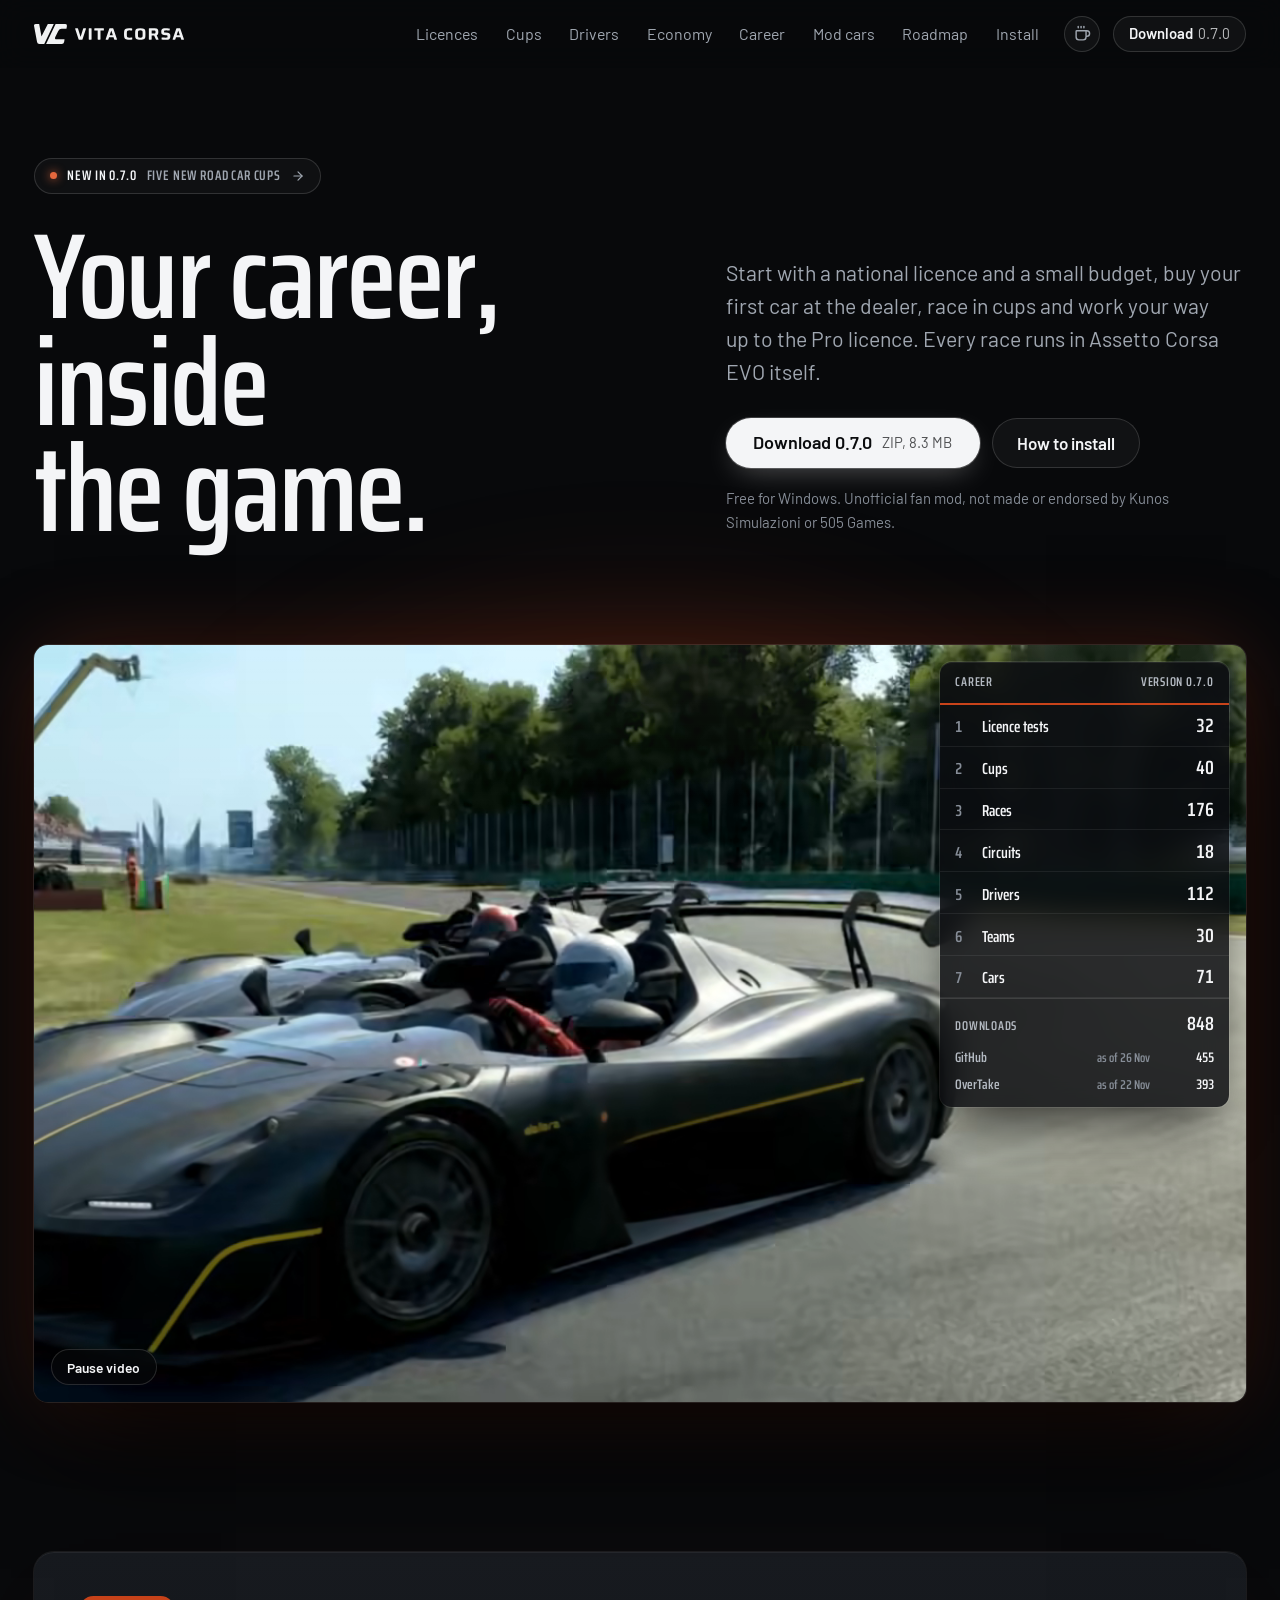
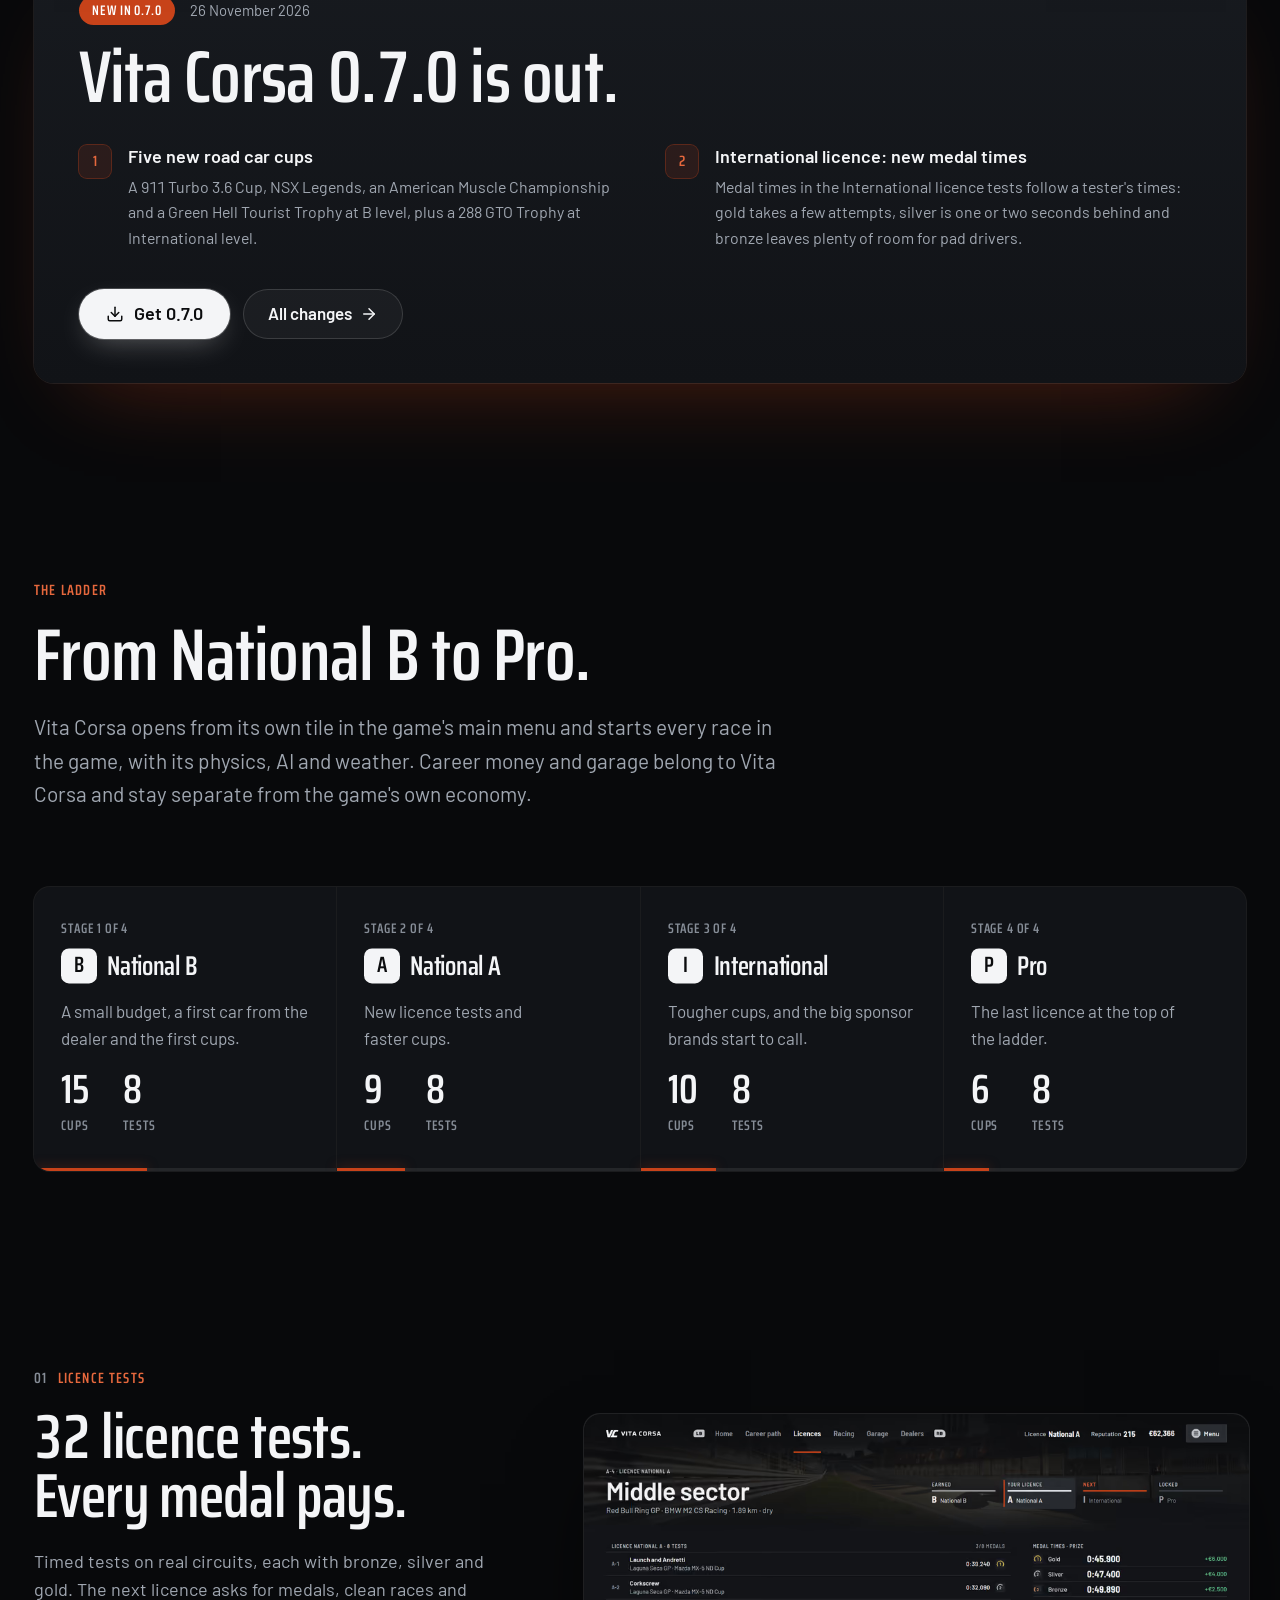
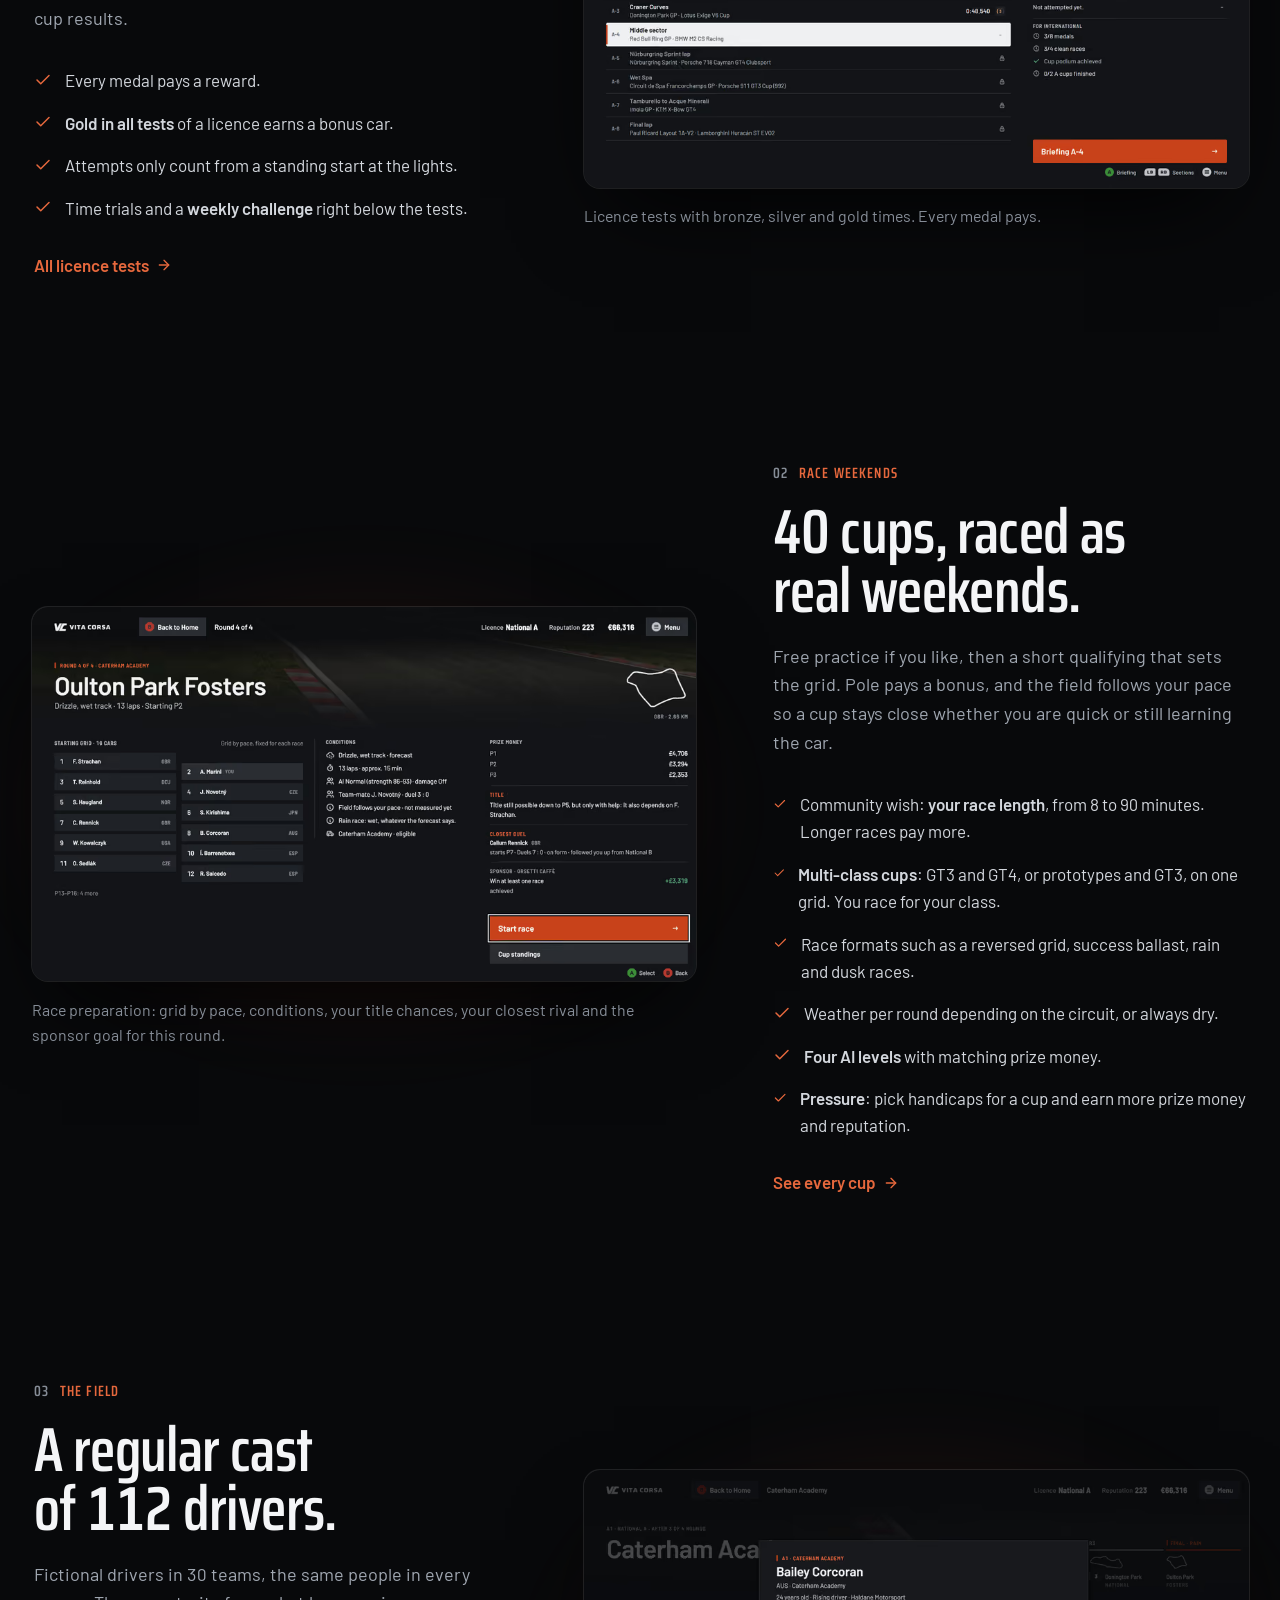
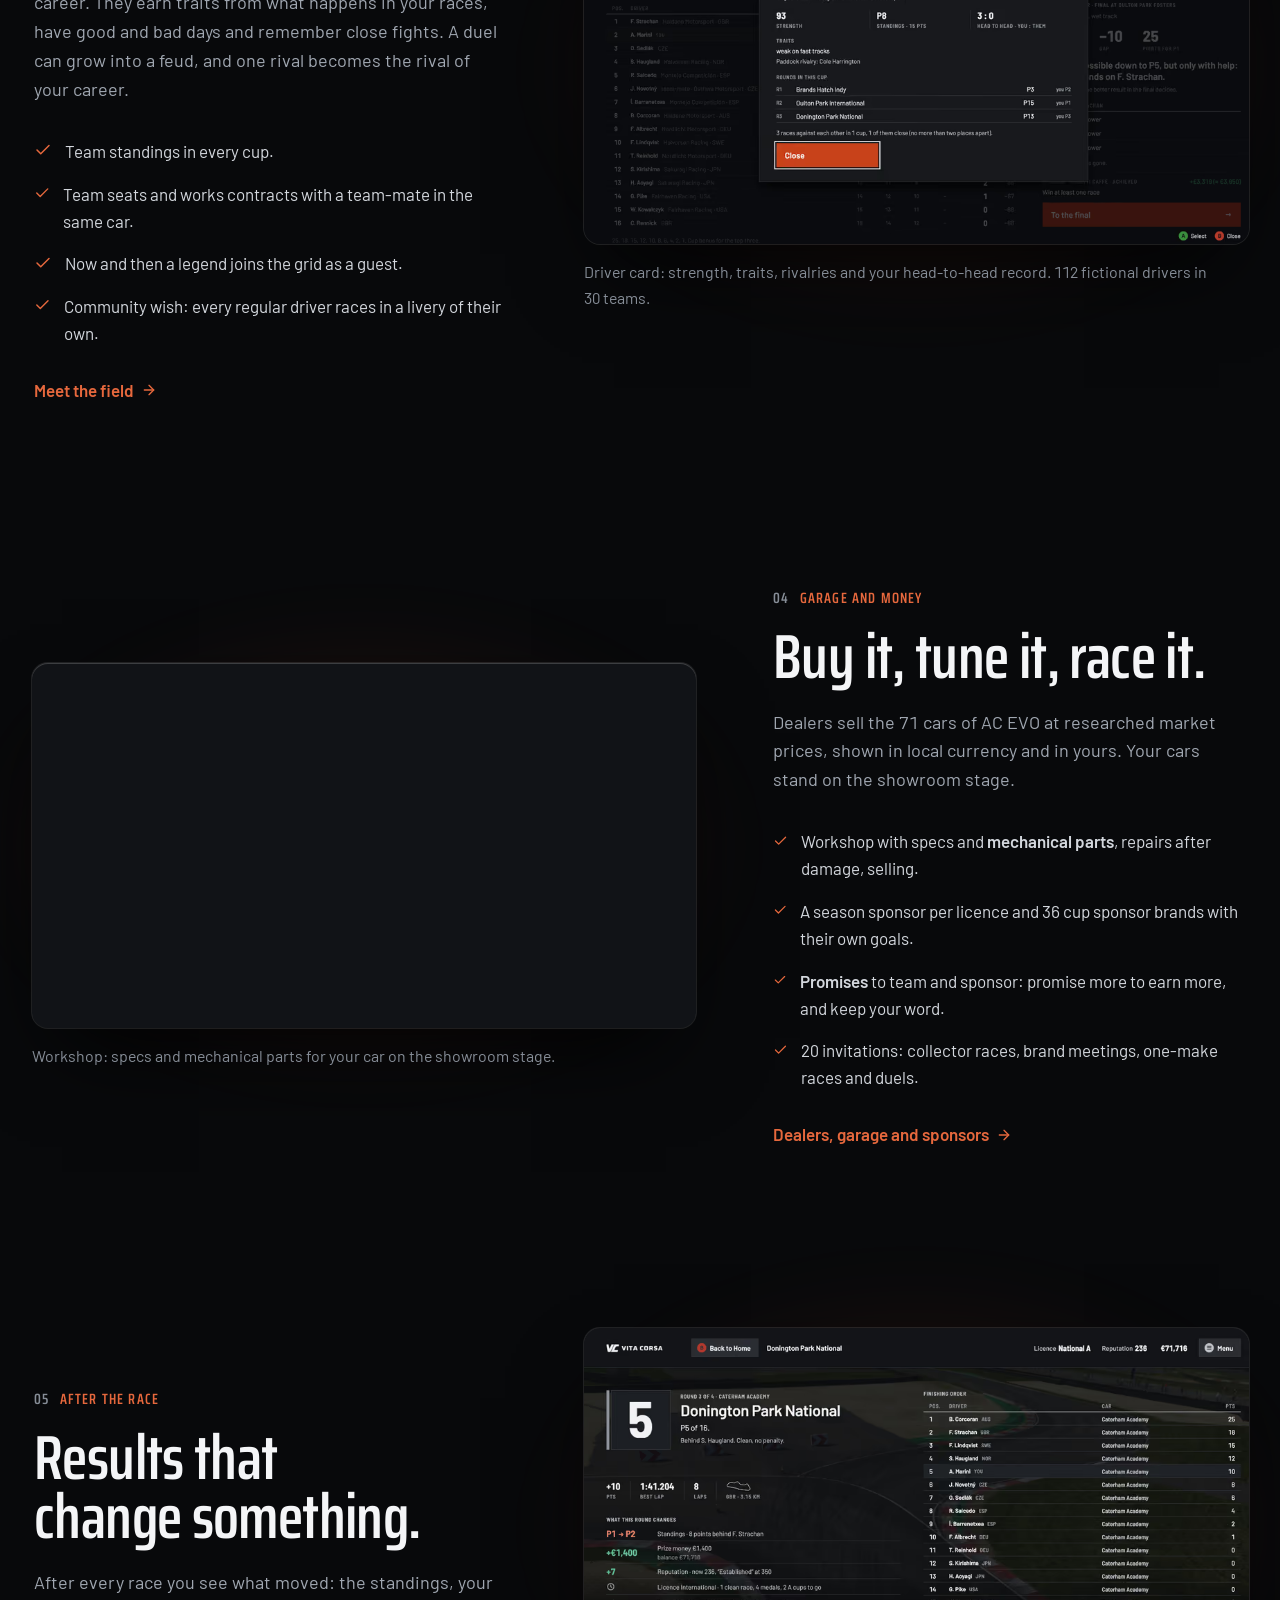
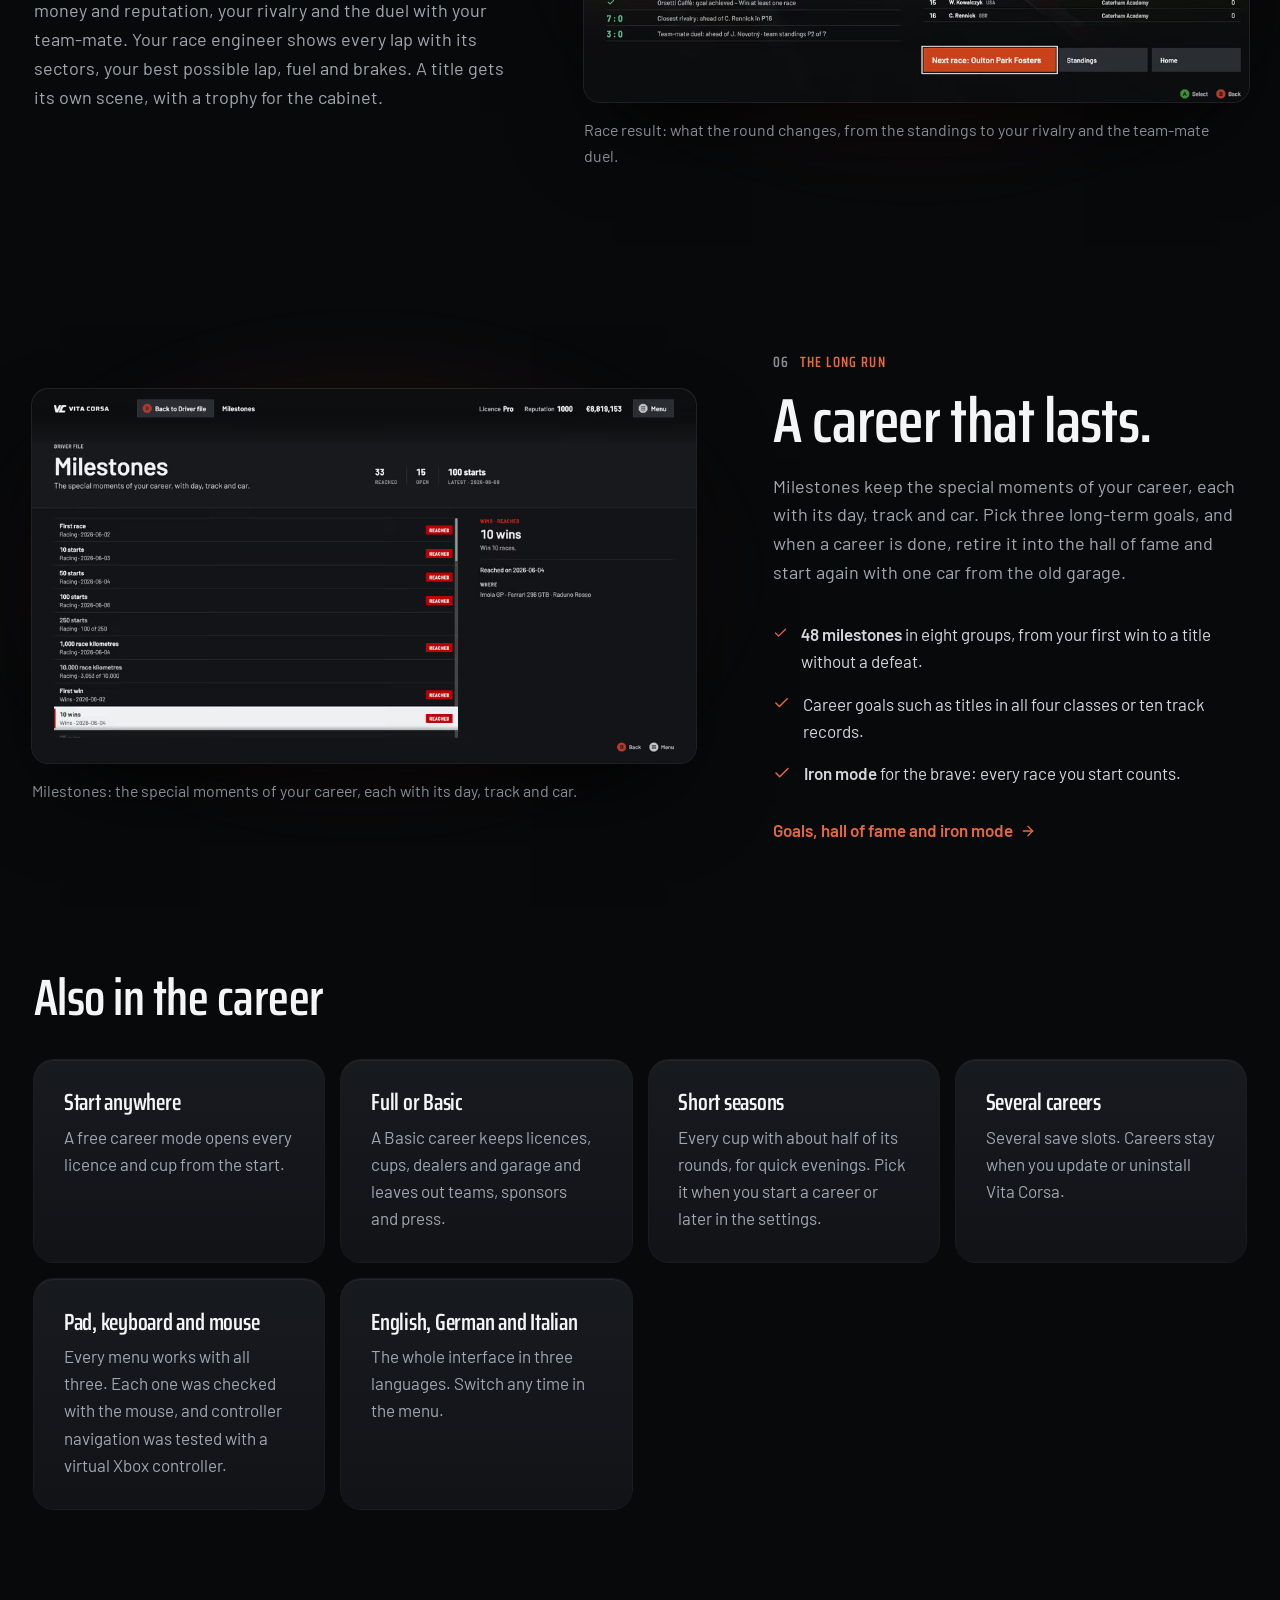
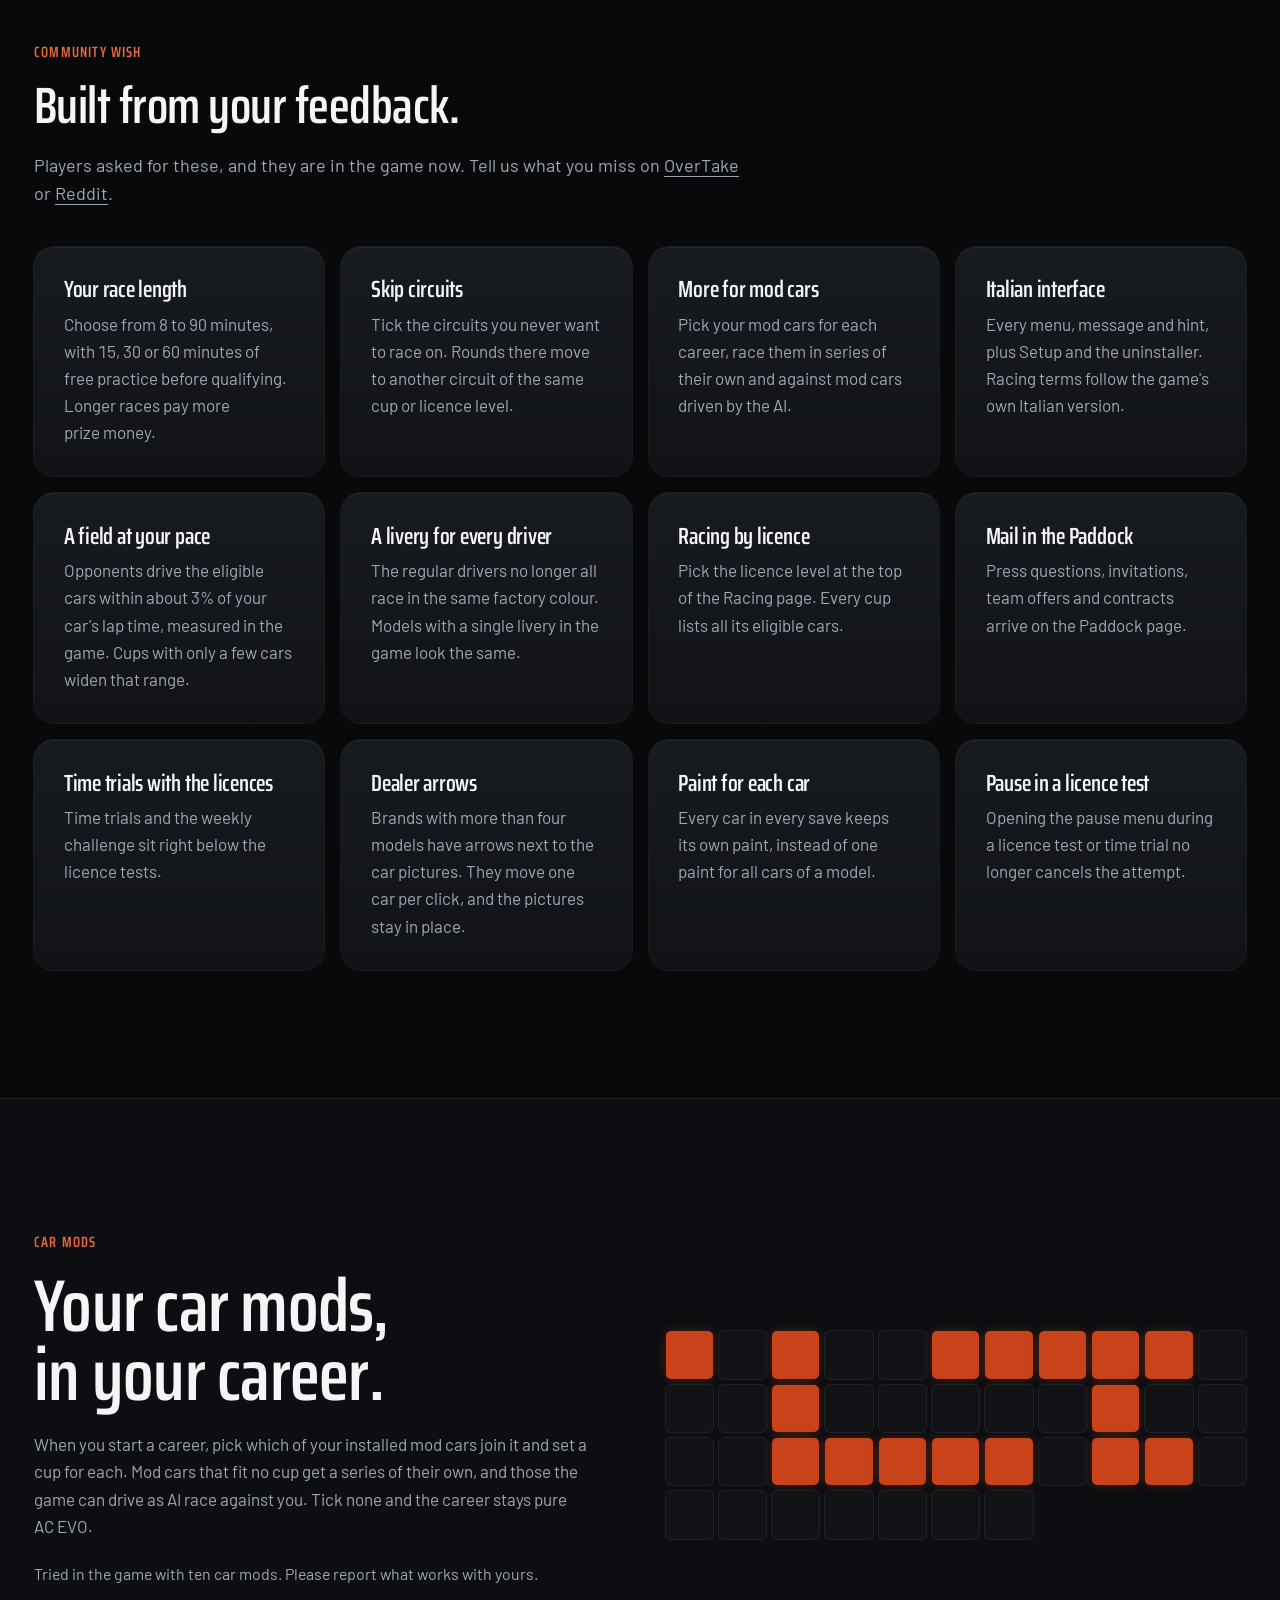
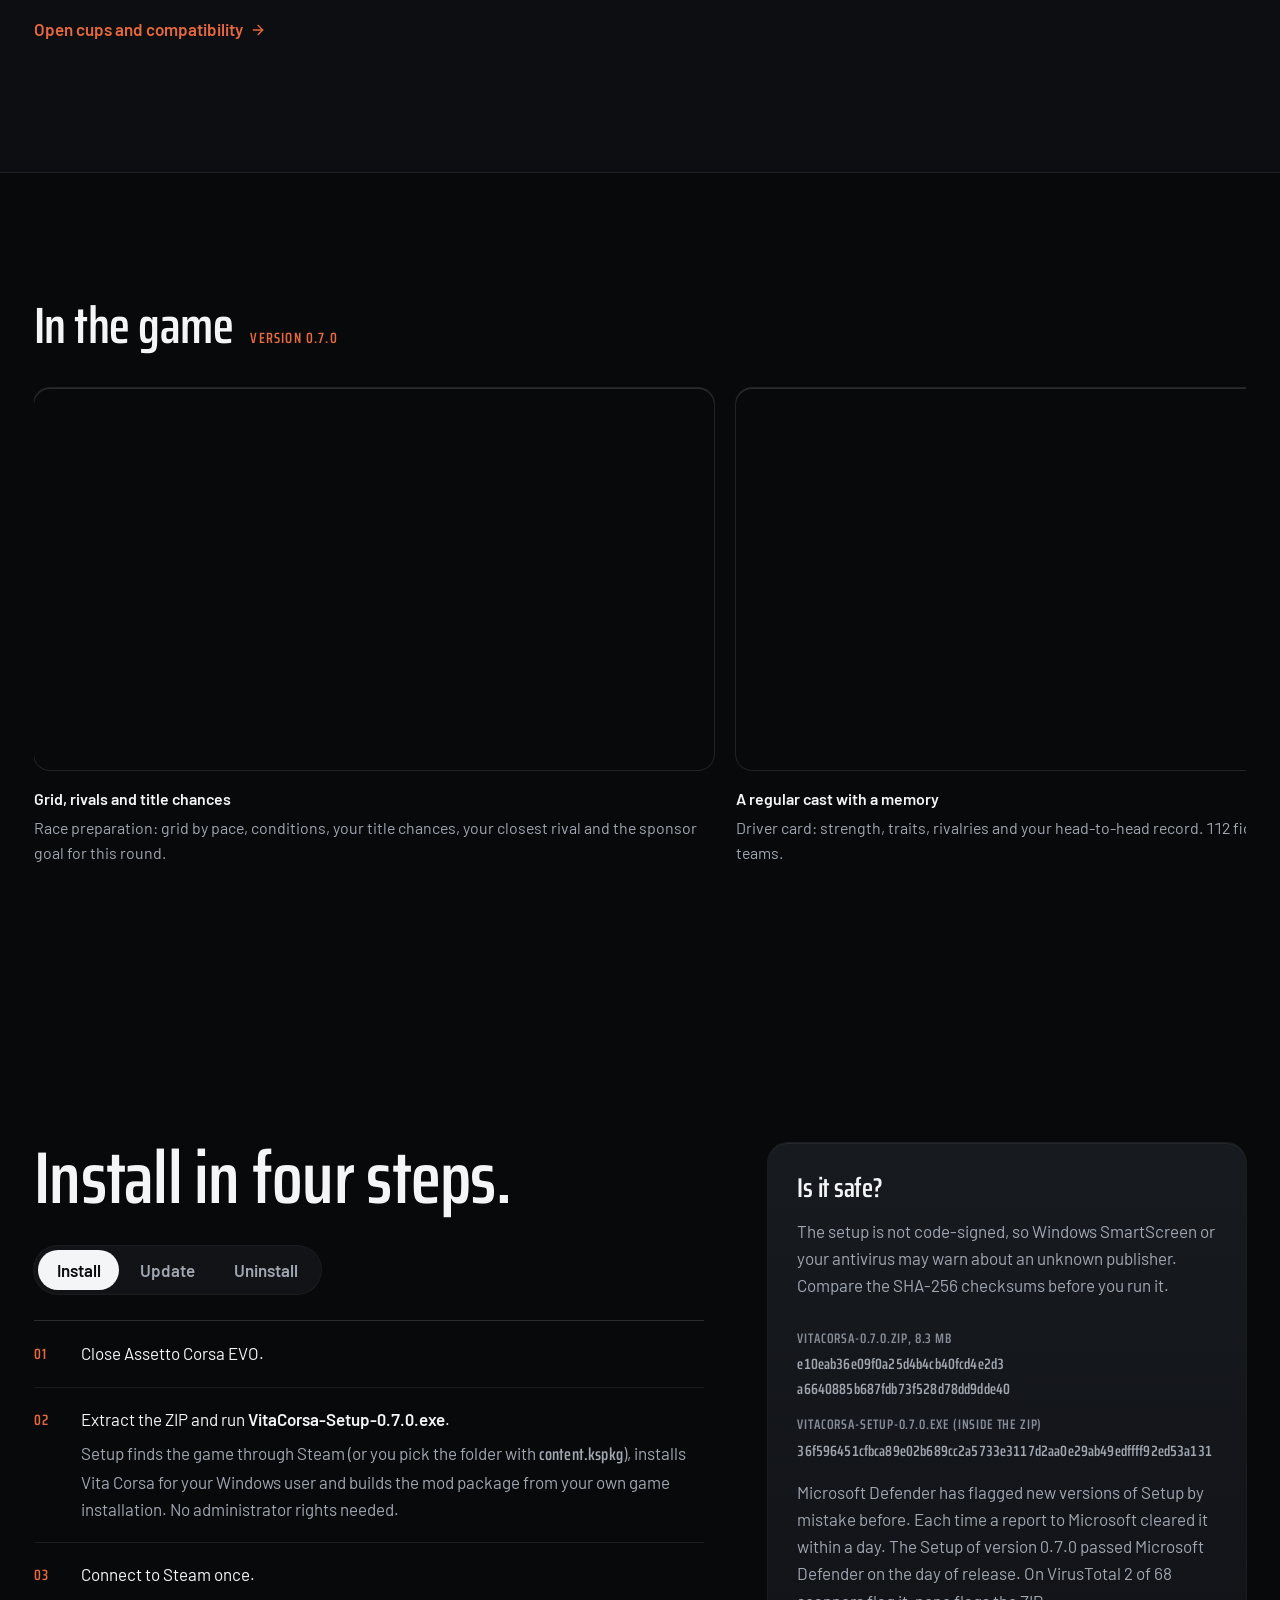
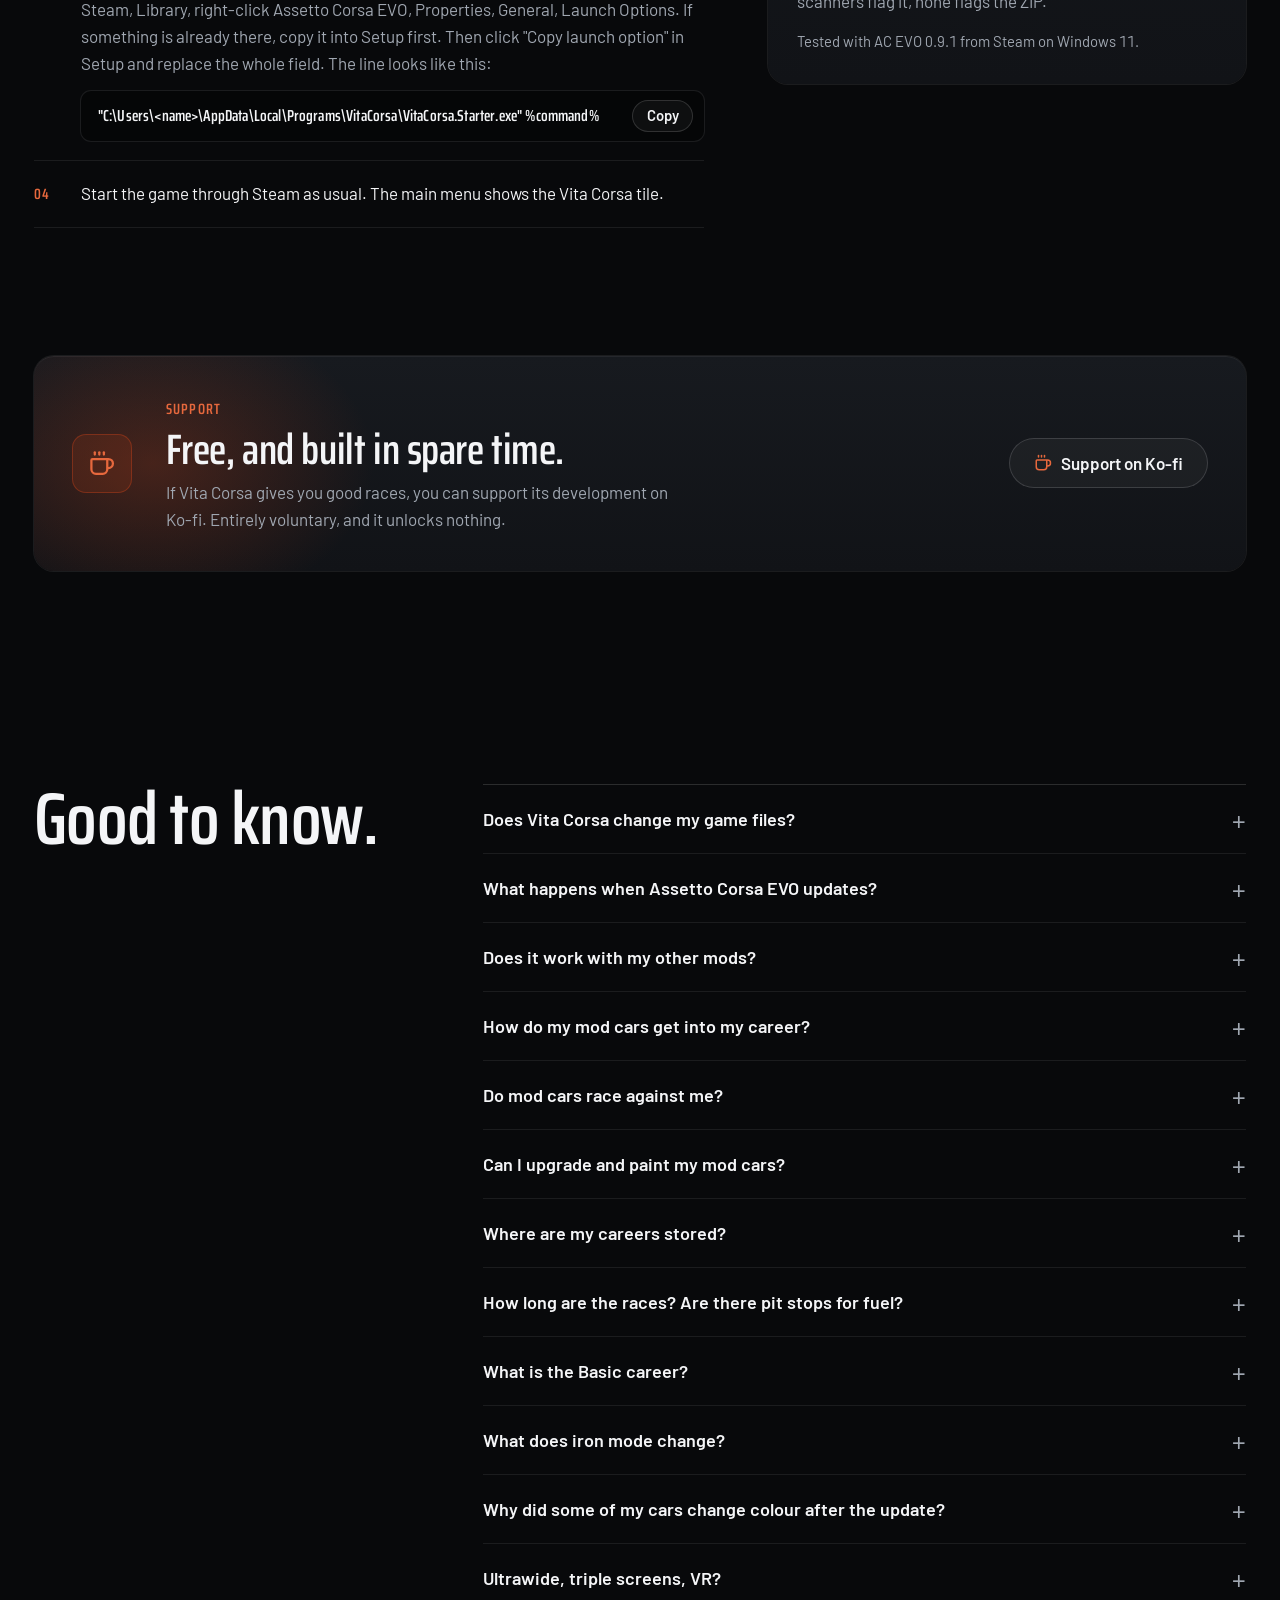
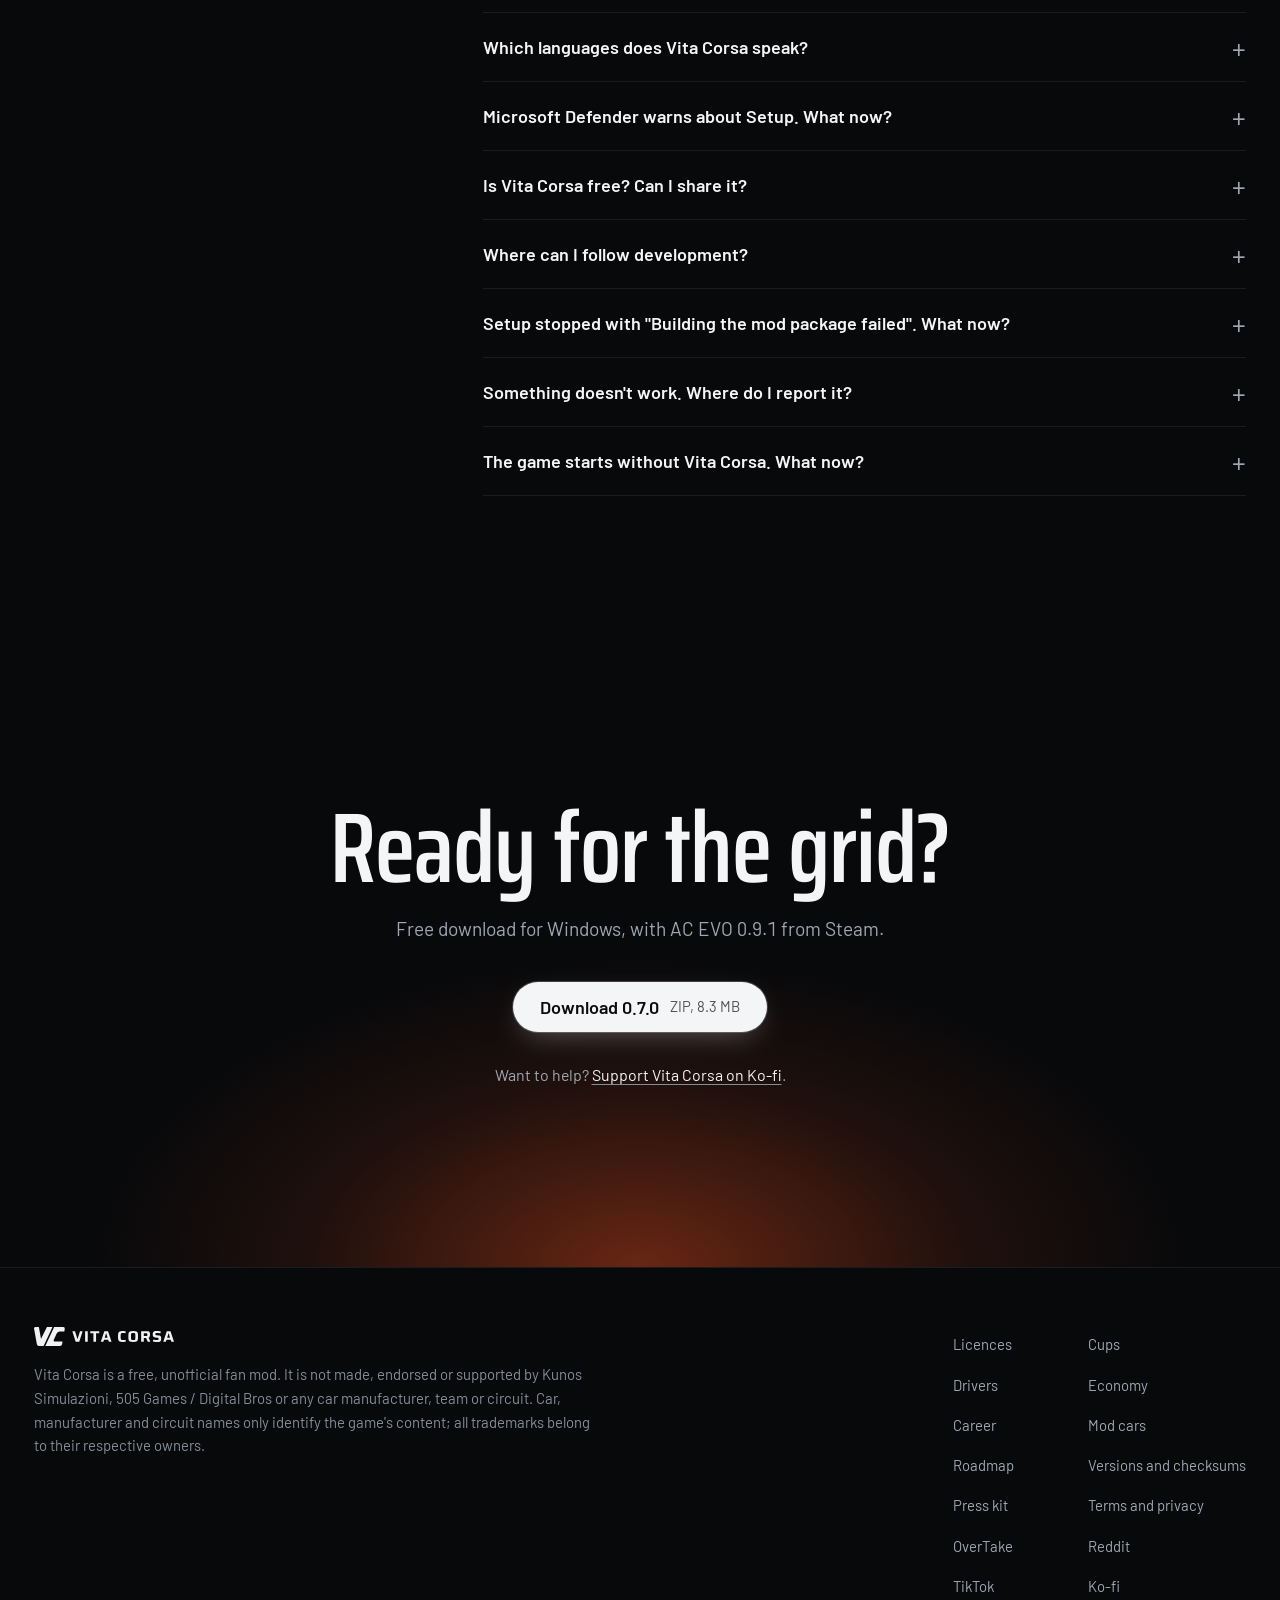
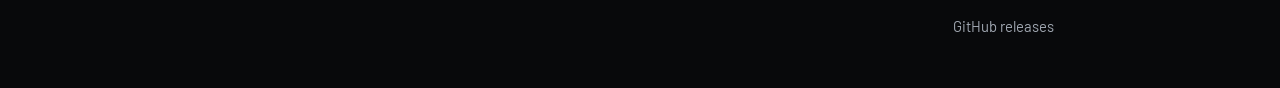
==== commit c72c8f63: "docs: update website and roadmap (2026-11-26) Co-Authored-By: Claude Opus 5.5 <noreply@anthropic.com" ====
--- a/index.html
+++ b/index.html
@@ -1 +1 @@
-<!DOCTYPE html><html lang="en" class="vc"> <head><meta charset="utf-8"><meta name="viewport" content="width=device-width, initial-scale=1"><title>Vita Corsa · Career mod for Assetto Corsa EVO</title><meta name="description" content="Vita Corsa is a free, unofficial career mode for Assetto Corsa EVO: licences, licence tests, cups, dealers, garage and sponsors, right in the game's main menu."><meta name="theme-color" content="#121417"><meta name="color-scheme" content="dark"><link rel="canonical" href="https://vitacorsa.github.io/"><meta property="og:type" content="website"><meta property="og:site_name" content="Vita Corsa"><meta property="og:title" content="Vita Corsa · Career mod for Assetto Corsa EVO"><meta property="og:description" content="Vita Corsa is a free, unofficial career mode for Assetto Corsa EVO: licences, licence tests, cups, dealers, garage and sponsors, right in the game's main menu."><meta property="og:url" content="https://vitacorsa.github.io/"><meta property="og:image" content="https://vitacorsa.github.io/teilen/start.png"><meta property="og:image:width" content="1200"><meta property="og:image:height" content="630"><meta property="og:image:alt" content="Vita Corsa · Career mod for Assetto Corsa EVO"><meta name="twitter:card" content="summary_large_image"><link rel="icon" href="data:image/svg+xml,%3csvg%20xmlns='http://www.w3.org/2000/svg'%20viewBox='0%200%20298.60%20177.10'%20width='298.60'%20height='177.10'%20role='img'%20aria-labelledby='titel'%3e%3ctitle%20id='titel'%3eVita%20Corsa%20Signet,%20Kleinfassung%3c/title%3e%3cg%20id='signet'%20fill='%23121417'%3e%3cpath%20id='signet-v'%20d='M0.45%2016.66L26.86%20160.44Q29.92%20177.10%2047.63%20177.10L90.64%20177.10L175.00%200.00L122.31%200.00L68.08%20107.12Q67.10%20109.04%2066.44%20109.05Q65.78%20109.06%2065.43%20107.15L45.75%200.00L15.10%200.00Q6.25%200.00%202.58%204.17Q-1.08%208.33%200.45%2016.66Z'/%3e%3cpath%20id='signet-c'%20d='M197.77%200.00L113.41%20177.10L252.32%20177.10Q270.03%20177.10%20273.15%20159.39L276.90%20138.14Q277.34%20135.61%20274.81%20135.61L206.10%20135.61Q195.98%20135.61%20193.23%20130.76Q190.47%20125.91%20195.09%20116.22L221.45%2060.88Q230.69%2041.49%20250.93%2041.49L291.41%2041.49Q293.94%2041.49%20294.38%2038.96L298.13%2017.71Q301.25%200.00%20283.54%200.00Z'/%3e%3c/g%3e%3c/svg%3e" media="(prefers-color-scheme: light)"><link rel="icon" href="data:image/svg+xml,%3csvg%20xmlns='http://www.w3.org/2000/svg'%20viewBox='0%200%20298.60%20177.10'%20width='298.60'%20height='177.10'%20role='img'%20aria-labelledby='titel'%3e%3ctitle%20id='titel'%3eVita%20Corsa%20Signet,%20Kleinfassung%3c/title%3e%3cg%20id='signet'%20fill='%23F1F2F3'%3e%3cpath%20id='signet-v'%20d='M0.45%2016.66L26.86%20160.44Q29.92%20177.10%2047.63%20177.10L90.64%20177.10L175.00%200.00L122.31%200.00L68.08%20107.12Q67.10%20109.04%2066.44%20109.05Q65.78%20109.06%2065.43%20107.15L45.75%200.00L15.10%200.00Q6.25%200.00%202.58%204.17Q-1.08%208.33%200.45%2016.66Z'/%3e%3cpath%20id='signet-c'%20d='M197.77%200.00L113.41%20177.10L252.32%20177.10Q270.03%20177.10%20273.15%20159.39L276.90%20138.14Q277.34%20135.61%20274.81%20135.61L206.10%20135.61Q195.98%20135.61%20193.23%20130.76Q190.47%20125.91%20195.09%20116.22L221.45%2060.88Q230.69%2041.49%20250.93%2041.49L291.41%2041.49Q293.94%2041.49%20294.38%2038.96L298.13%2017.71Q301.25%200.00%20283.54%200.00Z'/%3e%3c/g%3e%3c/svg%3e" media="(prefers-color-scheme: dark)"><!-- Vorladen nur, was der Hero braucht (Saira, Barlow 400); die Ersatzschrift hat abgestimmte Maße (kein Springen) --><style>@font-face{font-family:Saira-022eff54fd130b6c;src:url("/_astro/fonts/645204fef8bec149.woff2") format("woff2");font-display:optional;unicode-range:U+20-7e, U+a0-ff, U+2010-2027, U+2030-203a, U+20ac, U+2122, U+2190-2193, U+2212;font-weight:620;font-style:normal;font-stretch:70%;}@font-face{font-family:Saira-022eff54fd130b6c;src:url("/_astro/fonts/5af8b186f16e7444.woff2") format("woff2");font-display:optional;unicode-range:U+100-17f;font-weight:620;font-style:normal;font-stretch:70%;}@font-face{font-family:"Saira-022eff54fd130b6c fallback: Arial";src:local("Arial Bold"),local("Arial-BoldMT");font-display:swap;font-weight:620;font-style:normal;size-adjust:76.0429%;ascent-override:149.2578%;descent-override:57.7305%;line-gap-override:0%;}:root{--schrift-saira:Saira-022eff54fd130b6c,"Saira-022eff54fd130b6c fallback: Arial",sans-serif;}</style> <link rel="preload" href="/_astro/fonts/645204fef8bec149.woff2" as="font" type="font/woff2" crossorigin><style>@font-face{font-family:Barlow-b5a63c2d7d5902aa;src:url("/_astro/fonts/40c164e5bf5017ab.woff2") format("woff2");font-display:optional;unicode-range:U+20-7e, U+a0-ff, U+2010-2027, U+2030-203a, U+20ac, U+2122, U+2190-2193, U+2212;font-weight:400;font-style:normal;}@font-face{font-family:Barlow-b5a63c2d7d5902aa;src:url("/_astro/fonts/9de6077158dc6e78.woff2") format("woff2");font-display:optional;unicode-range:U+100-17f;font-weight:400;font-style:normal;}@font-face{font-family:Barlow-b5a63c2d7d5902aa;src:url("/_astro/fonts/3ee02180d3c2185c.woff2") format("woff2");font-display:optional;unicode-range:U+20-7e, U+a0-ff, U+2010-2027, U+2030-203a, U+20ac, U+2122, U+2190-2193, U+2212;font-weight:600;font-style:normal;}@font-face{font-family:Barlow-b5a63c2d7d5902aa;src:url("/_astro/fonts/8a4772d2bec82686.woff2") format("woff2");font-display:optional;unicode-range:U+100-17f;font-weight:600;font-style:normal;}@font-face{font-family:"Barlow-b5a63c2d7d5902aa fallback: Arial";src:local("Arial");font-display:swap;font-weight:400;font-style:normal;size-adjust:96.68%;ascent-override:103.4341%;descent-override:20.6868%;line-gap-override:0%;}@font-face{font-family:"Barlow-b5a63c2d7d5902aa fallback: Arial";src:local("Arial Bold"),local("Arial-BoldMT");font-display:swap;font-weight:600;font-style:normal;size-adjust:96.68%;ascent-override:103.4341%;descent-override:20.6868%;line-gap-override:0%;}:root{--schrift-barlow:Barlow-b5a63c2d7d5902aa,"Barlow-b5a63c2d7d5902aa fallback: Arial",sans-serif;}</style> <link rel="preload" href="/_astro/fonts/40c164e5bf5017ab.woff2" as="font" type="font/woff2" crossorigin><link rel="preload" href="/_astro/fonts/3ee02180d3c2185c.woff2" as="font" type="font/woff2" crossorigin><script type="application/ld+json">{"@context":"https://schema.org","@type":"SoftwareApplication","name":"Vita Corsa","description":"Free, unofficial career mod for Assetto Corsa EVO.","applicationCategory":"GameApplication","applicationSubCategory":"Game mod","operatingSystem":"Windows","softwareVersion":"0.7.0","datePublished":"2026-11-26","downloadUrl":"https://github.com/vitacorsa/vitacorsa.github.io/releases/download/v0.7.0/VitaCorsa-0.7.0.zip","fileSize":"8.3 MB","url":"https://vitacorsa.github.io/","image":"https://vitacorsa.github.io/teilen/start.png","isAccessibleForFree":true,"offers":{"@type":"Offer","price":"0","priceCurrency":"EUR"}}</script><link rel="stylesheet" href="/_astro/Basis.CUrP5J2s.css"></head> <body> <a class="springen" href="#inhalt">Skip to content</a> <header class="kopf"> <a class="kopf-logo" href="/" aria-label="Vita Corsa home"><img src="/_astro/vita-corsa_logo-horizontal_hell.Br6Usjna.svg" alt="Vita Corsa" width="150" height="20"></a> <nav class="kopf-nav" aria-label="Main"> <ul role="list"> <li><a href="/licences.html">Licences</a></li><li><a href="/cups.html">Cups</a></li><li><a href="/drivers.html">Drivers</a></li><li><a href="/economy.html">Economy</a></li><li><a href="/career.html">Career</a></li><li><a href="/mod-cars.html">Mod cars</a></li><li><a href="/roadmap.html">Roadmap</a></li><li><a href="/#install">Install</a></li> </ul> </nav> <details class="kopf-menue"> <summary>Menu</summary> <ul role="list"> <li><a href="/licences.html">Licences</a></li><li><a href="/cups.html">Cups</a></li><li><a href="/drivers.html">Drivers</a></li><li><a href="/economy.html">Economy</a></li><li><a href="/career.html">Career</a></li><li><a href="/mod-cars.html">Mod cars</a></li><li><a href="/roadmap.html">Roadmap</a></li><li><a href="/#install">Install</a></li> <li class="kopf-menue-kofi"><a href="https://ko-fi.com/filthyjoker"><svg xmlns="http://www.w3.org/2000/svg" width="24" height="24" viewBox="0 0 24 24" fill="none" stroke="currentColor" stroke-width="2" stroke-linecap="round" stroke-linejoin="round" class="lucide lucide-coffee" aria-hidden="true"> <path d="M10 2v2"></path><path d="M14 2v2"></path><path d="M16 8a1 1 0 0 1 1 1v8a4 4 0 0 1-4 4H7a4 4 0 0 1-4-4V9a1 1 0 0 1 1-1h14a4 4 0 1 1 0 8h-1"></path><path d="M6 2v2"></path>  </svg>Support on Ko-fi</a></li> </ul> </details> <a class="kopf-kofi" href="https://ko-fi.com/filthyjoker" aria-label="Support Vita Corsa on Ko-fi" title="Support on Ko-fi"><svg xmlns="http://www.w3.org/2000/svg" width="24" height="24" viewBox="0 0 24 24" fill="none" stroke="currentColor" stroke-width="2" stroke-linecap="round" stroke-linejoin="round" class="lucide lucide-coffee" aria-hidden="true"> <path d="M10 2v2"></path><path d="M14 2v2"></path><path d="M16 8a1 1 0 0 1 1 1v8a4 4 0 0 1-4 4H7a4 4 0 0 1-4-4V9a1 1 0 0 1 1-1h14a4 4 0 1 1 0 8h-1"></path><path d="M6 2v2"></path>  </svg></a> <a class="kopf-laden" href="https://github.com/vitacorsa/vitacorsa.github.io/releases/download/v0.7.0/VitaCorsa-0.7.0.zip">Download <span>0.7.0</span></a> </header> <main id="inhalt">  <section class="held" aria-labelledby="held-titel"> <div class="held-text"> <a class="ueberzeile" href="#new"><span class="punkt" aria-hidden="true"></span><span class="ueberzeile-tag">New in 0.7.0</span><span class="ueberzeile-text">Five new road car cups</span><svg xmlns="http://www.w3.org/2000/svg" width="24" height="24" viewBox="0 0 24 24" fill="none" stroke="currentColor" stroke-width="2" stroke-linecap="round" stroke-linejoin="round" class="lucide lucide-arrow-right" aria-hidden="true"> <path d="M5 12h14"></path><path d="m12 5 7 7-7 7"></path>  </svg></a> <h1 id="held-titel">Your career, inside the game.</h1> <div class="held-seite"> <p class="held-satz">Start with a national licence and a small budget, buy your first car at the dealer, race in cups and work your way up to the Pro licence. Every race runs in Assetto Corsa EVO itself.</p> <div class="held-aktion"> <a class="knopf" href="https://github.com/vitacorsa/vitacorsa.github.io/releases/download/v0.7.0/VitaCorsa-0.7.0.zip">Download 0.7.0<small>ZIP, 8.3 MB</small></a> <a class="knopf-zweit" href="#install">How to install</a> </div> <p class="held-fein">Free for Windows. <span>Unofficial fan mod, not made or endorsed by Kunos Simulazioni or 505 Games.</span></p> </div> </div> <div class="held-buehne"> <div class="held-fenster"> <div class="clip held-clip" data-clip> <picture> <source type="image/avif" srcset="/medien/rennen-mix-24e87fab32-poster-1920.avif 1920w, /medien/rennen-mix-24e87fab32-poster-1280.avif 1280w, /medien/rennen-mix-24e87fab32-poster-960.avif 960w, /medien/rennen-mix-24e87fab32-poster-640.avif 640w" sizes="(min-width: 85rem) 80rem, calc(100vw - 2.5rem)"> <source type="image/webp" srcset="/medien/rennen-mix-24e87fab32-poster-1920.webp 1920w, /medien/rennen-mix-24e87fab32-poster-1280.webp 1280w, /medien/rennen-mix-24e87fab32-poster-960.webp 960w, /medien/rennen-mix-24e87fab32-poster-640.webp 640w" sizes="(min-width: 85rem) 80rem, calc(100vw - 2.5rem)"> <img src="/medien/rennen-mix-24e87fab32-poster-1280.webp" alt="" width="1920" height="1080" fetchpriority="high" loading="eager" decoding="async"> </picture> <video muted loop playsinline preload="none" aria-label="Close racing in Assetto Corsa EVO, from road cars and touring cars to GT3 and prototypes" tabindex="-1"> <source src="/medien/rennen-mix-24e87fab32-1920.webm" type="video/webm; codecs=&quot;av01.0.08M.08&quot;" media="(min-width: 1281px)"> <source src="/medien/rennen-mix-24e87fab32-1920.mp4" type="video/mp4" media="(min-width: 1281px)"> <source src="/medien/rennen-mix-24e87fab32-1280.webm" type="video/webm; codecs=&quot;av01.0.08M.08&quot;"> <source src="/medien/rennen-mix-24e87fab32-1280.mp4" type="video/mp4"> </video> <button class="clip-knopf" type="button" aria-pressed="false" hidden> <span class="clip-pause">Pause video</span><span class="clip-weiter">Play video</span> </button> </div><script type="module">var e=matchMedia(`(prefers-reduced-motion: reduce)`),t=navigator.connection?.saveData===!0;for(let n of document.querySelectorAll(`[data-clip]`)){let r=n.querySelector(`video`),i=n.querySelector(`.clip-knopf`),a=e=>{i.setAttribute(`aria-pressed`,String(!e)),n.toggleAttribute(`data-angehalten`,!e)},o=()=>{e.matches||t||r.play().then(()=>{n.setAttribute(`data-laeuft`,``),i.hidden=!1,a(!0)},()=>{})};i.addEventListener(`click`,()=>{r.paused?o():(r.pause(),a(!1))}),e.addEventListener(`change`,()=>e.matches?(r.pause(),a(!1)):o()),document.readyState===`complete`?o():addEventListener(`load`,o,{once:!0})}</script> <div class="turm" role="group" aria-labelledby="turm-titel"> <p id="turm-titel" class="turm-kopf"><span>Career</span><span>Version 0.7.0</span></p> <ol role="list"> <li><span class="turm-pos">1</span><span class="turm-name">Licence tests</span><span class="turm-wert">32</span></li><li><span class="turm-pos">2</span><span class="turm-name">Cups</span><span class="turm-wert">40</span></li><li><span class="turm-pos">3</span><span class="turm-name">Races</span><span class="turm-wert">176</span></li><li><span class="turm-pos">4</span><span class="turm-name">Circuits</span><span class="turm-wert">18</span></li><li><span class="turm-pos">5</span><span class="turm-name">Drivers</span><span class="turm-wert">112</span></li><li><span class="turm-pos">6</span><span class="turm-name">Teams</span><span class="turm-wert">30</span></li><li><span class="turm-pos">7</span><span class="turm-name">Cars</span><span class="turm-wert">71</span></li> </ol> <div class="turm-fuss"> <p class="turm-fuss-kopf"><span>Downloads</span><span>848</span></p> <ul role="list"> <li><span>GitHub</span><span class="turm-stand">as of 26 Nov</span><span class="turm-fuss-wert">455</span></li><li><span>OverTake</span><span class="turm-stand">as of 22 Nov</span><span class="turm-fuss-wert">393</span></li> </ul> </div> </div> </div> </div> </section> <section id="new" class="neuheit" aria-labelledby="neuheit-titel"> <article class="neuheit-karte reveal"> <div class="neuheit-text"> <p class="neuheit-kopf"><span class="neuheit-tag">New in 0.7.0</span><time datetime="2026-11-26">26 November 2026</time></p> <h2 id="neuheit-titel">Vita Corsa 0.7.0 is out.</h2> <ol class="neuheit-punkte" role="list"> <li><h3>Five new road car cups</h3><p>Five cups for road car fans: a 911 Turbo 3.6 Cup, NSX Legends, an American Muscle Championship and a Green Hell Tourist Trophy at B level, plus a 288 GTO Trophy at International level.</p></li><li><h3>International licence: new medal times</h3><p>Medal times in the International licence tests follow a tester's times: gold takes a few attempts, silver is one or two seconds behind and bronze leaves plenty of room for pad drivers.</p></li> </ol> <div class="neuheit-aktion"> <a class="knopf" href="https://github.com/vitacorsa/vitacorsa.github.io/releases/download/v0.7.0/VitaCorsa-0.7.0.zip"><svg xmlns="http://www.w3.org/2000/svg" width="24" height="24" viewBox="0 0 24 24" fill="none" stroke="currentColor" stroke-width="2" stroke-linecap="round" stroke-linejoin="round" class="lucide lucide-download" aria-hidden="true"> <path d="M12 15V3"></path><path d="M21 15v4a2 2 0 0 1-2 2H5a2 2 0 0 1-2-2v-4"></path><path d="m7 10 5 5 5-5"></path>  </svg>Get 0.7.0</a> <a class="knopf-zweit" href="/versions.html#v0-7-0">All changes<svg xmlns="http://www.w3.org/2000/svg" width="24" height="24" viewBox="0 0 24 24" fill="none" stroke="currentColor" stroke-width="2" stroke-linecap="round" stroke-linejoin="round" class="lucide lucide-arrow-right" aria-hidden="true"> <path d="M5 12h14"></path><path d="m12 5 7 7-7 7"></path>  </svg></a> </div> </div>  </article> </section> <section id="leiter" class="leiter" aria-labelledby="leiter-titel"> <div class="leiter-kopf reveal"> <p class="etikett">The ladder</p> <h2 id="leiter-titel">From National B to Pro.</h2> <p>Vita Corsa opens from its own tile in the game's main menu and starts every race in the game, with its physics, AI and weather. Career money and garage belong to Vita Corsa and stay separate from the game's own economy.</p> </div> <ol class="leiter-tafel reveal" role="list"> <li> <span class="leiter-sektor">Stage 1 of 4</span> <h3><span class="leiter-buchstabe" aria-hidden="true">B</span>National B</h3> <p>A small budget, a first car from the dealer and the first cups.</p> <dl> <div><dt>Cups</dt><dd>15</dd></div> <div><dt>Tests</dt><dd>8</dd></div> </dl> <span class="leiter-balken" style="--anteil:0.375" aria-hidden="true"></span> </li><li> <span class="leiter-sektor">Stage 2 of 4</span> <h3><span class="leiter-buchstabe" aria-hidden="true">A</span>National A</h3> <p>New licence tests and faster cups.</p> <dl> <div><dt>Cups</dt><dd>9</dd></div> <div><dt>Tests</dt><dd>8</dd></div> </dl> <span class="leiter-balken" style="--anteil:0.225" aria-hidden="true"></span> </li><li> <span class="leiter-sektor">Stage 3 of 4</span> <h3><span class="leiter-buchstabe" aria-hidden="true">I</span>International</h3> <p>Tougher cups, and the big sponsor brands start to call.</p> <dl> <div><dt>Cups</dt><dd>10</dd></div> <div><dt>Tests</dt><dd>8</dd></div> </dl> <span class="leiter-balken" style="--anteil:0.25" aria-hidden="true"></span> </li><li> <span class="leiter-sektor">Stage 4 of 4</span> <h3><span class="leiter-buchstabe" aria-hidden="true">P</span>Pro</h3> <p>The last licence at the top of the ladder.</p> <dl> <div><dt>Cups</dt><dd>6</dd></div> <div><dt>Tests</dt><dd>8</dd></div> </dl> <span class="leiter-balken" style="--anteil:0.15" aria-hidden="true"></span> </li> </ol> </section> <div id="kapitel" class="kapitel-liste"> <section class="kapitel" aria-labelledby="kapitel-lizenzen"> <div class="kapitel-text reveal"> <p class="etikett"><span class="etikett-nr">01</span><span>Licence tests</span></p> <h2 id="kapitel-lizenzen">32 licence tests. Every medal pays.</h2> <p>Timed tests on real circuits, each with bronze, silver and gold. The next licence asks for medals, clean races and cup results.</p> <ul class="punkte"><li><svg xmlns="http://www.w3.org/2000/svg" width="24" height="24" viewBox="0 0 24 24" fill="none" stroke="currentColor" stroke-width="2" stroke-linecap="round" stroke-linejoin="round" class="lucide lucide-check" aria-hidden="true"> <path d="M20 6 9 17l-5-5"></path>  </svg><span>Every medal pays a reward.</span></li><li><svg xmlns="http://www.w3.org/2000/svg" width="24" height="24" viewBox="0 0 24 24" fill="none" stroke="currentColor" stroke-width="2" stroke-linecap="round" stroke-linejoin="round" class="lucide lucide-check" aria-hidden="true"> <path d="M20 6 9 17l-5-5"></path>  </svg><span><b>Gold in all tests</b> of a licence earns a bonus car.</span></li><li><svg xmlns="http://www.w3.org/2000/svg" width="24" height="24" viewBox="0 0 24 24" fill="none" stroke="currentColor" stroke-width="2" stroke-linecap="round" stroke-linejoin="round" class="lucide lucide-check" aria-hidden="true"> <path d="M20 6 9 17l-5-5"></path>  </svg><span>Attempts only count from a standing start at the lights.</span></li><li><svg xmlns="http://www.w3.org/2000/svg" width="24" height="24" viewBox="0 0 24 24" fill="none" stroke="currentColor" stroke-width="2" stroke-linecap="round" stroke-linejoin="round" class="lucide lucide-check" aria-hidden="true"> <path d="M20 6 9 17l-5-5"></path>  </svg><span>Time trials and a <b>weekly challenge</b> right below the tests.</span></li></ul> <a class="kapitel-weiter" href="/licences.html"><span>All licence tests</span><svg xmlns="http://www.w3.org/2000/svg" width="24" height="24" viewBox="0 0 24 24" fill="none" stroke="currentColor" stroke-width="2" stroke-linecap="round" stroke-linejoin="round" class="lucide lucide-arrow-right" aria-hidden="true"> <path d="M5 12h14"></path><path d="m12 5 7 7-7 7"></path>  </svg></a> </div> <figure class="kapitel-bild reveal">  <picture> <source srcset="/_astro/licence-tests.BHrvtRnz_25pepp.avif 640w, /_astro/licence-tests.BHrvtRnz_23WxiP.avif 960w, /_astro/licence-tests.BHrvtRnz_1tLq77.avif 1440w, /_astro/licence-tests.BHrvtRnz_Z2q7qJS.avif 1880w" type="image/avif" sizes="(min-width: 1100px) 60vw, 100vw"><source srcset="/_astro/licence-tests.BHrvtRnz_Z1A5iv3.webp 640w, /_astro/licence-tests.BHrvtRnz_Z1BwYBC.webp 960w, /_astro/licence-tests.BHrvtRnz_ZIm7yy.webp 1440w, /_astro/licence-tests.BHrvtRnz_5jswm.webp 1880w" type="image/webp" sizes="(min-width: 1100px) 60vw, 100vw">  <img src="/_astro/licence-tests.BHrvtRnz_zavhV.webp" srcset="/_astro/licence-tests.BHrvtRnz_Z1A5iv3.webp 640w, /_astro/licence-tests.BHrvtRnz_Z1BwYBC.webp 960w, /_astro/licence-tests.BHrvtRnz_ZIm7yy.webp 1440w, /_astro/licence-tests.BHrvtRnz_5jswm.webp 1880w" sizes="(min-width: 1100px) 60vw, 100vw" alt="Licence tests of the National A licence with medal times, prize money and the requirements for the next licence." loading="lazy" decoding="async" width="1920" height="1080"> </picture> <figcaption>Licence tests with bronze, silver and gold times. Every medal pays.</figcaption> </figure> </section><section class="kapitel" aria-labelledby="kapitel-wochenende"> <div class="kapitel-text reveal"> <p class="etikett"><span class="etikett-nr">02</span><span>Race weekends</span></p> <h2 id="kapitel-wochenende">40 cups, raced as real weekends.</h2> <p>Free practice if you like, then a short qualifying that sets the grid. Pole pays a bonus, and the field follows your pace so a cup stays close whether you are quick or still learning the car.</p> <ul class="punkte"><li><svg xmlns="http://www.w3.org/2000/svg" width="24" height="24" viewBox="0 0 24 24" fill="none" stroke="currentColor" stroke-width="2" stroke-linecap="round" stroke-linejoin="round" class="lucide lucide-check" aria-hidden="true"> <path d="M20 6 9 17l-5-5"></path>  </svg><span>Community wish: <b>your race length</b>, from 8 to 90 minutes. Longer races pay more.</span></li><li><svg xmlns="http://www.w3.org/2000/svg" width="24" height="24" viewBox="0 0 24 24" fill="none" stroke="currentColor" stroke-width="2" stroke-linecap="round" stroke-linejoin="round" class="lucide lucide-check" aria-hidden="true"> <path d="M20 6 9 17l-5-5"></path>  </svg><span><b>Multi-class cups</b>: GT3 and GT4, or prototypes and GT3, on one grid. You race for your class.</span></li><li><svg xmlns="http://www.w3.org/2000/svg" width="24" height="24" viewBox="0 0 24 24" fill="none" stroke="currentColor" stroke-width="2" stroke-linecap="round" stroke-linejoin="round" class="lucide lucide-check" aria-hidden="true"> <path d="M20 6 9 17l-5-5"></path>  </svg><span>Race formats such as a reversed grid, success ballast, rain and dusk races.</span></li><li><svg xmlns="http://www.w3.org/2000/svg" width="24" height="24" viewBox="0 0 24 24" fill="none" stroke="currentColor" stroke-width="2" stroke-linecap="round" stroke-linejoin="round" class="lucide lucide-check" aria-hidden="true"> <path d="M20 6 9 17l-5-5"></path>  </svg><span>Weather per round depending on the circuit, or always dry.</span></li><li><svg xmlns="http://www.w3.org/2000/svg" width="24" height="24" viewBox="0 0 24 24" fill="none" stroke="currentColor" stroke-width="2" stroke-linecap="round" stroke-linejoin="round" class="lucide lucide-check" aria-hidden="true"> <path d="M20 6 9 17l-5-5"></path>  </svg><span><b>Four AI levels</b> with matching prize money.</span></li><li><svg xmlns="http://www.w3.org/2000/svg" width="24" height="24" viewBox="0 0 24 24" fill="none" stroke="currentColor" stroke-width="2" stroke-linecap="round" stroke-linejoin="round" class="lucide lucide-check" aria-hidden="true"> <path d="M20 6 9 17l-5-5"></path>  </svg><span><b>Pressure</b>: pick handicaps for a cup and earn more prize money and reputation.</span></li></ul> <a class="kapitel-weiter" href="/cups.html"><span>See every cup</span><svg xmlns="http://www.w3.org/2000/svg" width="24" height="24" viewBox="0 0 24 24" fill="none" stroke="currentColor" stroke-width="2" stroke-linecap="round" stroke-linejoin="round" class="lucide lucide-arrow-right" aria-hidden="true"> <path d="M5 12h14"></path><path d="m12 5 7 7-7 7"></path>  </svg></a> </div> <figure class="kapitel-bild reveal">  <picture> <source srcset="/_astro/race-preparation.I79BPbiT_1dxWbx.avif 640w, /_astro/race-preparation.I79BPbiT_16O9zF.avif 960w, /_astro/race-preparation.I79BPbiT_Z1yOHv5.avif 1440w, /_astro/race-preparation.I79BPbiT_16USoR.avif 1880w" type="image/avif" sizes="(min-width: 1100px) 60vw, 100vw"><source srcset="/_astro/race-preparation.I79BPbiT_Z29Wg8M.webp 640w, /_astro/race-preparation.I79BPbiT_Z2gG3JE.webp 960w, /_astro/race-preparation.I79BPbiT_gtxln.webp 1440w, /_astro/race-preparation.I79BPbiT_2fwm3O.webp 1880w" type="image/webp" sizes="(min-width: 1100px) 60vw, 100vw">  <img src="/_astro/race-preparation.I79BPbiT_2fwm3O.webp" srcset="/_astro/race-preparation.I79BPbiT_Z29Wg8M.webp 640w, /_astro/race-preparation.I79BPbiT_Z2gG3JE.webp 960w, /_astro/race-preparation.I79BPbiT_gtxln.webp 1440w, /_astro/race-preparation.I79BPbiT_2fwm3O.webp 1880w" sizes="(min-width: 1100px) 60vw, 100vw" alt="Race preparation with the starting grid by pace, the conditions, your title chances, your closest duel and the sponsor goal for this round." loading="lazy" decoding="async" width="1880" height="1057"> </picture> <figcaption>Race preparation: grid by pace, conditions, your title chances, your closest rival and the sponsor goal for this round.</figcaption> </figure> </section><section class="kapitel" aria-labelledby="kapitel-fahrerfeld"> <div class="kapitel-text reveal"> <p class="etikett"><span class="etikett-nr">03</span><span>The field</span></p> <h2 id="kapitel-fahrerfeld">A regular cast of 112 drivers.</h2> <p>Fictional drivers in 30 teams, the same people in every career. They earn traits from what happens in your races, have good and bad days and remember close fights. A duel can grow into a feud, and one rival becomes the rival of your career.</p> <ul class="punkte"><li><svg xmlns="http://www.w3.org/2000/svg" width="24" height="24" viewBox="0 0 24 24" fill="none" stroke="currentColor" stroke-width="2" stroke-linecap="round" stroke-linejoin="round" class="lucide lucide-check" aria-hidden="true"> <path d="M20 6 9 17l-5-5"></path>  </svg><span>Team standings in every cup.</span></li><li><svg xmlns="http://www.w3.org/2000/svg" width="24" height="24" viewBox="0 0 24 24" fill="none" stroke="currentColor" stroke-width="2" stroke-linecap="round" stroke-linejoin="round" class="lucide lucide-check" aria-hidden="true"> <path d="M20 6 9 17l-5-5"></path>  </svg><span>Team seats and works contracts with a team-mate in the same car.</span></li><li><svg xmlns="http://www.w3.org/2000/svg" width="24" height="24" viewBox="0 0 24 24" fill="none" stroke="currentColor" stroke-width="2" stroke-linecap="round" stroke-linejoin="round" class="lucide lucide-check" aria-hidden="true"> <path d="M20 6 9 17l-5-5"></path>  </svg><span>Now and then a legend joins the grid as a guest.</span></li><li><svg xmlns="http://www.w3.org/2000/svg" width="24" height="24" viewBox="0 0 24 24" fill="none" stroke="currentColor" stroke-width="2" stroke-linecap="round" stroke-linejoin="round" class="lucide lucide-check" aria-hidden="true"> <path d="M20 6 9 17l-5-5"></path>  </svg><span>Community wish: every regular driver races in a livery of their own.</span></li></ul> <a class="kapitel-weiter" href="/drivers.html"><span>Meet the field</span><svg xmlns="http://www.w3.org/2000/svg" width="24" height="24" viewBox="0 0 24 24" fill="none" stroke="currentColor" stroke-width="2" stroke-linecap="round" stroke-linejoin="round" class="lucide lucide-arrow-right" aria-hidden="true"> <path d="M5 12h14"></path><path d="m12 5 7 7-7 7"></path>  </svg></a> </div> <figure class="kapitel-bild reveal">  <picture> <source srcset="/_astro/driver-card.Bayc9BzO_ZcJLE6.avif 640w, /_astro/driver-card.Bayc9BzO_NvDDl.avif 960w, /_astro/driver-card.Bayc9BzO_Z1ufyqH.avif 1440w, /_astro/driver-card.Bayc9BzO_sM2G9.avif 1880w" type="image/avif" sizes="(min-width: 1100px) 60vw, 100vw"><source srcset="/_astro/driver-card.Bayc9BzO_Z112U84.webp 640w, /_astro/driver-card.Bayc9BzO_dvan.webp 960w, /_astro/driver-card.Bayc9BzO_Z17t941.webp 1440w, /_astro/driver-card.Bayc9BzO_1RtDzC.webp 1880w" type="image/webp" sizes="(min-width: 1100px) 60vw, 100vw">  <img src="/_astro/driver-card.Bayc9BzO_1RtDzC.webp" srcset="/_astro/driver-card.Bayc9BzO_Z112U84.webp 640w, /_astro/driver-card.Bayc9BzO_dvan.webp 960w, /_astro/driver-card.Bayc9BzO_Z17t941.webp 1440w, /_astro/driver-card.Bayc9BzO_1RtDzC.webp 1880w" sizes="(min-width: 1100px) 60vw, 100vw" alt="Driver card of a fictional rival with strength, traits, paddock rivalry and the head-to-head record against you." loading="lazy" decoding="async" width="1880" height="1057"> </picture> <figcaption>Driver card: strength, traits, rivalries and your head-to-head record. 112 fictional drivers in 30 teams.</figcaption> </figure> </section><section class="kapitel" aria-labelledby="kapitel-wirtschaft"> <div class="kapitel-text reveal"> <p class="etikett"><span class="etikett-nr">04</span><span>Garage and money</span></p> <h2 id="kapitel-wirtschaft">Buy it, tune it, race it.</h2> <p>Dealers sell the 71 cars of AC EVO at researched market prices, shown in local currency and in yours. Your cars stand on the showroom stage.</p> <ul class="punkte"><li><svg xmlns="http://www.w3.org/2000/svg" width="24" height="24" viewBox="0 0 24 24" fill="none" stroke="currentColor" stroke-width="2" stroke-linecap="round" stroke-linejoin="round" class="lucide lucide-check" aria-hidden="true"> <path d="M20 6 9 17l-5-5"></path>  </svg><span>Workshop with specs and <b>mechanical parts</b>, repairs after damage, selling.</span></li><li><svg xmlns="http://www.w3.org/2000/svg" width="24" height="24" viewBox="0 0 24 24" fill="none" stroke="currentColor" stroke-width="2" stroke-linecap="round" stroke-linejoin="round" class="lucide lucide-check" aria-hidden="true"> <path d="M20 6 9 17l-5-5"></path>  </svg><span>A season sponsor per licence and 36 cup sponsor brands with their own goals.</span></li><li><svg xmlns="http://www.w3.org/2000/svg" width="24" height="24" viewBox="0 0 24 24" fill="none" stroke="currentColor" stroke-width="2" stroke-linecap="round" stroke-linejoin="round" class="lucide lucide-check" aria-hidden="true"> <path d="M20 6 9 17l-5-5"></path>  </svg><span><b>Promises</b> to team and sponsor: promise more to earn more, and keep your word.</span></li><li><svg xmlns="http://www.w3.org/2000/svg" width="24" height="24" viewBox="0 0 24 24" fill="none" stroke="currentColor" stroke-width="2" stroke-linecap="round" stroke-linejoin="round" class="lucide lucide-check" aria-hidden="true"> <path d="M20 6 9 17l-5-5"></path>  </svg><span>20 invitations: collector races, brand meetings, one-make races and duels.</span></li></ul> <a class="kapitel-weiter" href="/economy.html"><span>Dealers, garage and sponsors</span><svg xmlns="http://www.w3.org/2000/svg" width="24" height="24" viewBox="0 0 24 24" fill="none" stroke="currentColor" stroke-width="2" stroke-linecap="round" stroke-linejoin="round" class="lucide lucide-arrow-right" aria-hidden="true"> <path d="M5 12h14"></path><path d="m12 5 7 7-7 7"></path>  </svg></a> </div> <figure class="kapitel-bild reveal">  <picture> <source srcset="/_astro/workshop.CBUeEaZJ_Z1ypPR4.avif 640w, /_astro/workshop.CBUeEaZJ_Z1LMzf6.avif 960w, /_astro/workshop.CBUeEaZJ_1IykdX.avif 1440w, /_astro/workshop.CBUeEaZJ_ZdF5EF.avif 1880w" type="image/avif" sizes="(min-width: 1100px) 60vw, 100vw"><source srcset="/_astro/workshop.CBUeEaZJ_Z1g04lg.webp 640w, /_astro/workshop.CBUeEaZJ_Z1tmMIi.webp 960w, /_astro/workshop.CBUeEaZJ_UgbK0.webp 1440w, /_astro/workshop.CBUeEaZJ_96jH1.webp 1880w" type="image/webp" sizes="(min-width: 1100px) 60vw, 100vw">  <img src="/_astro/workshop.CBUeEaZJ_2seEna.webp" srcset="/_astro/workshop.CBUeEaZJ_Z1g04lg.webp 640w, /_astro/workshop.CBUeEaZJ_Z1tmMIi.webp 960w, /_astro/workshop.CBUeEaZJ_UgbK0.webp 1440w, /_astro/workshop.CBUeEaZJ_96jH1.webp 1880w" sizes="(min-width: 1100px) 60vw, 100vw" alt="The workshop with an MX-5 NA on the showroom stage and its specs and mechanical parts." loading="lazy" decoding="async" width="1920" height="1054"> </picture> <figcaption>Workshop: specs and mechanical parts for your car on the showroom stage.</figcaption> </figure> </section><section class="kapitel" aria-labelledby="kapitel-momente"> <div class="kapitel-text reveal"> <p class="etikett"><span class="etikett-nr">05</span><span>After the race</span></p> <h2 id="kapitel-momente">Results that change something.</h2> <p>After every race you see what moved: the standings, your money and reputation, your rivalry and the duel with your team-mate. Your race engineer shows every lap with its sectors, your best possible lap, fuel and brakes. A title gets its own scene, with a trophy for the cabinet.</p>   </div> <figure class="kapitel-bild reveal">  <picture> <source srcset="/_astro/race-result.BfCsMzgg_Z2nasBI.avif 640w, /_astro/race-result.BfCsMzgg_Z1lT2jh.avif 960w, /_astro/race-result.BfCsMzgg_2ot8e4.avif 1440w, /_astro/race-result.BfCsMzgg_ZHFos1.avif 1880w" type="image/avif" sizes="(min-width: 1100px) 60vw, 100vw"><source srcset="/_astro/race-result.BfCsMzgg_1SIwIf.webp 640w, /_astro/race-result.BfCsMzgg_Z2acaMf.webp 960w, /_astro/race-result.BfCsMzgg_Z2iVAdb.webp 1440w, /_astro/race-result.BfCsMzgg_G1cqs.webp 1880w" type="image/webp" sizes="(min-width: 1100px) 60vw, 100vw">  <img src="/_astro/race-result.BfCsMzgg_G1cqs.webp" srcset="/_astro/race-result.BfCsMzgg_1SIwIf.webp 640w, /_astro/race-result.BfCsMzgg_Z2acaMf.webp 960w, /_astro/race-result.BfCsMzgg_Z2iVAdb.webp 1440w, /_astro/race-result.BfCsMzgg_G1cqs.webp 1880w" sizes="(min-width: 1100px) 60vw, 100vw" alt="Race result with the finishing order and what the round changes for standings, prize money, reputation and rivals." loading="lazy" decoding="async" width="1880" height="1057"> </picture> <figcaption>Race result: what the round changes, from the standings to your rivalry and the team-mate duel.</figcaption> </figure> </section><section class="kapitel" aria-labelledby="kapitel-langlauf"> <div class="kapitel-text reveal"> <p class="etikett"><span class="etikett-nr">06</span><span>The long run</span></p> <h2 id="kapitel-langlauf">A career that lasts.</h2> <p>Milestones keep the special moments of your career, each with its day, track and car. Pick three long-term goals, and when a career is done, retire it into the hall of fame and start again with one car from the old garage.</p> <ul class="punkte"><li><svg xmlns="http://www.w3.org/2000/svg" width="24" height="24" viewBox="0 0 24 24" fill="none" stroke="currentColor" stroke-width="2" stroke-linecap="round" stroke-linejoin="round" class="lucide lucide-check" aria-hidden="true"> <path d="M20 6 9 17l-5-5"></path>  </svg><span><b>48 milestones</b> in eight groups, from your first win to a title without a defeat.</span></li><li><svg xmlns="http://www.w3.org/2000/svg" width="24" height="24" viewBox="0 0 24 24" fill="none" stroke="currentColor" stroke-width="2" stroke-linecap="round" stroke-linejoin="round" class="lucide lucide-check" aria-hidden="true"> <path d="M20 6 9 17l-5-5"></path>  </svg><span>Career goals such as titles in all four classes or ten track records.</span></li><li><svg xmlns="http://www.w3.org/2000/svg" width="24" height="24" viewBox="0 0 24 24" fill="none" stroke="currentColor" stroke-width="2" stroke-linecap="round" stroke-linejoin="round" class="lucide lucide-check" aria-hidden="true"> <path d="M20 6 9 17l-5-5"></path>  </svg><span><b>Iron mode</b> for the brave: every race you start counts.</span></li></ul> <a class="kapitel-weiter" href="/career.html"><span>Goals, hall of fame and iron mode</span><svg xmlns="http://www.w3.org/2000/svg" width="24" height="24" viewBox="0 0 24 24" fill="none" stroke="currentColor" stroke-width="2" stroke-linecap="round" stroke-linejoin="round" class="lucide lucide-arrow-right" aria-hidden="true"> <path d="M5 12h14"></path><path d="m12 5 7 7-7 7"></path>  </svg></a> </div> <figure class="kapitel-bild reveal">  <picture> <source srcset="/_astro/milestones.BJD3jjRo_ZLTPGv.avif 640w, /_astro/milestones.BJD3jjRo_Z2dYrnE.avif 960w, /_astro/milestones.BJD3jjRo_Z1RUI4P.avif 1440w, /_astro/milestones.BJD3jjRo_MqFdo.avif 1880w" type="image/avif" sizes="(min-width: 1100px) 60vw, 100vw"><source srcset="/_astro/milestones.BJD3jjRo_Ztu4aH.webp 640w, /_astro/milestones.BJD3jjRo_Z1UyEQQ.webp 960w, /_astro/milestones.BJD3jjRo_2nXhg8.webp 1440w, /_astro/milestones.BJD3jjRo_1ad5A5.webp 1880w" type="image/webp" sizes="(min-width: 1100px) 60vw, 100vw">  <img src="/_astro/milestones.BJD3jjRo_4cqUK.webp" srcset="/_astro/milestones.BJD3jjRo_Ztu4aH.webp 640w, /_astro/milestones.BJD3jjRo_Z1UyEQQ.webp 960w, /_astro/milestones.BJD3jjRo_2nXhg8.webp 1440w, /_astro/milestones.BJD3jjRo_1ad5A5.webp 1880w" sizes="(min-width: 1100px) 60vw, 100vw" alt="Milestones page of the driver file with 33 reached milestones, each with its date, and the details of the milestone for 10 wins." loading="lazy" decoding="async" width="1920" height="1080"> </picture> <figcaption>Milestones: the special moments of your career, each with its day, track and car.</figcaption> </figure> </section> </div> <section class="mehr" aria-labelledby="mehr-titel"> <h2 id="mehr-titel">Also in the career</h2> <ul role="list"> <li class="reveal"><h3>Start anywhere</h3><p>A free career mode opens every licence and cup from the start.</p></li><li class="reveal"><h3>Full or Basic</h3><p>A Basic career keeps licences, cups, dealers and garage and leaves out teams, sponsors and press.</p></li><li class="reveal"><h3>Short seasons</h3><p>Every cup with about half of its rounds, for quick evenings. Pick it when you start a career or later in the settings.</p></li><li class="reveal"><h3>Several careers</h3><p>Several save slots. Careers stay when you update or uninstall Vita Corsa.</p></li><li class="reveal"><h3>Pad, keyboard and mouse</h3><p>Every menu works with all three. Each one was checked with the mouse, and controller navigation was tested with a virtual Xbox controller.</p></li><li class="reveal"><h3>English, German and Italian</h3><p>The whole interface in three languages. Switch any time in the menu.</p></li> </ul> </section> <section id="wishes" class="mehr wuensche" aria-labelledby="wuensche-titel"> <p class="etikett">Community wish</p> <h2 id="wuensche-titel">Built from your feedback.</h2> <p class="wuensche-satz">Players asked for these, and they are in the game now. Tell us what you miss on <a href="https://www.overtake.gg/threads/vita-corsa-%E2%80%93-career-mod.300770/">OverTake</a> or <a href="https://www.reddit.com/r/assettocorsaevo/">Reddit</a>.</p> <ul role="list"> <li class="reveal"><h3>Your race length</h3><p>Choose from 8 to 90 minutes, with 15, 30 or 60 minutes of free practice before qualifying. Longer races pay more prize money.</p></li><li class="reveal"><h3>Skip circuits</h3><p>Tick the circuits you never want to race on. Rounds there move to another circuit of the same cup or licence level.</p></li><li class="reveal"><h3>More for mod cars</h3><p>Pick your mod cars for each career, race them in series of their own and against mod cars driven by the AI.</p></li><li class="reveal"><h3>Italian interface</h3><p>Every menu, message and hint, plus Setup and the uninstaller. Racing terms follow the game's own Italian version.</p></li><li class="reveal"><h3>A field at your pace</h3><p>Opponents drive the eligible cars within about 3% of your car's lap time, measured in the game. Cups with only a few cars widen that range.</p></li><li class="reveal"><h3>A livery for every driver</h3><p>The regular drivers no longer all race in the same factory colour. Models with a single livery in the game look the same.</p></li><li class="reveal"><h3>Racing by licence</h3><p>Pick the licence level at the top of the Racing page. Every cup lists all its eligible cars.</p></li><li class="reveal"><h3>Mail in the Paddock</h3><p>Press questions, invitations, team offers and contracts arrive on the Paddock page.</p></li><li class="reveal"><h3>Time trials with the licences</h3><p>Time trials and the weekly challenge sit right below the licence tests.</p></li><li class="reveal"><h3>Dealer arrows</h3><p>Brands with more than four models have arrows next to the car pictures. They move one car per click, and the pictures stay in place.</p></li><li class="reveal"><h3>Paint for each car</h3><p>Every car in every save keeps its own paint, instead of one paint for all cars of a model.</p></li><li class="reveal"><h3>Pause in a licence test</h3><p>Opening the pause menu during a licence test or time trial no longer cancels the attempt.</p></li> </ul> </section> <section id="mods" class="mods" aria-labelledby="mods-titel"> <div> <p class="etikett">Car mods</p> <h2 id="mods-titel">Your car mods, in your career.</h2> <p>When you start a career, pick which of your installed mod cars join it and set a cup for each. Mod cars that fit no cup get a series of their own, and those the game can drive as AI race against you. Tick none and the career stays pure AC EVO.</p> <p class="mods-hinweis">Tried in the game with ten car mods. Please report what works with yours.</p> <a class="kapitel-weiter" href="/mod-cars.html"><span>Open cups and compatibility</span><svg xmlns="http://www.w3.org/2000/svg" width="24" height="24" viewBox="0 0 24 24" fill="none" stroke="currentColor" stroke-width="2" stroke-linecap="round" stroke-linejoin="round" class="lucide lucide-arrow-right" aria-hidden="true"> <path d="M5 12h14"></path><path d="m12 5 7 7-7 7"></path>  </svg></a> </div> <div class="mods-raster" role="img" aria-label="16 of 40 cups are open to car mods"> <span class="offen"></span><span></span><span class="offen"></span><span></span><span></span><span class="offen"></span><span class="offen"></span><span class="offen"></span><span class="offen"></span><span class="offen"></span><span></span><span></span><span></span><span class="offen"></span><span></span><span></span><span></span><span></span><span></span><span class="offen"></span><span></span><span></span><span></span><span></span><span class="offen"></span><span class="offen"></span><span class="offen"></span><span class="offen"></span><span class="offen"></span><span></span><span class="offen"></span><span class="offen"></span><span></span><span></span><span></span><span></span><span></span><span></span><span></span><span></span> </div> </section> <section id="screens" class="galerie" aria-labelledby="galerie-titel"> <h2 id="galerie-titel">In the game <span>Version 0.7.0</span></h2> <ul class="galerie-reihe" role="list" tabindex="0" aria-label="Screenshots, scroll sideways"> <li> <figure>  <picture> <source srcset="/_astro/race-preparation.I79BPbiT_1dxWbx.avif 640w, /_astro/race-preparation.I79BPbiT_16O9zF.avif 960w, /_astro/race-preparation.I79BPbiT_Z1yOHv5.avif 1440w" type="image/avif" sizes="(min-width: 1100px) 44vw, 86vw"><source srcset="/_astro/race-preparation.I79BPbiT_Z29Wg8M.webp 640w, /_astro/race-preparation.I79BPbiT_Z2gG3JE.webp 960w, /_astro/race-preparation.I79BPbiT_gtxln.webp 1440w" type="image/webp" sizes="(min-width: 1100px) 44vw, 86vw">  <img src="/_astro/race-preparation.I79BPbiT_2fwm3O.webp" srcset="/_astro/race-preparation.I79BPbiT_Z29Wg8M.webp 640w, /_astro/race-preparation.I79BPbiT_Z2gG3JE.webp 960w, /_astro/race-preparation.I79BPbiT_gtxln.webp 1440w" sizes="(min-width: 1100px) 44vw, 86vw" alt="Race preparation with the starting grid by pace, the conditions, your title chances, your closest duel and the sponsor goal for this round." loading="lazy" decoding="async" width="1880" height="1057"> </picture> <figcaption> <b>Grid, rivals and title chances</b> <span>Race preparation: grid by pace, conditions, your title chances, your closest rival and the sponsor goal for this round.</span> </figcaption> </figure> </li><li> <figure>  <picture> <source srcset="/_astro/driver-card.Bayc9BzO_ZcJLE6.avif 640w, /_astro/driver-card.Bayc9BzO_NvDDl.avif 960w, /_astro/driver-card.Bayc9BzO_Z1ufyqH.avif 1440w" type="image/avif" sizes="(min-width: 1100px) 44vw, 86vw"><source srcset="/_astro/driver-card.Bayc9BzO_Z112U84.webp 640w, /_astro/driver-card.Bayc9BzO_dvan.webp 960w, /_astro/driver-card.Bayc9BzO_Z17t941.webp 1440w" type="image/webp" sizes="(min-width: 1100px) 44vw, 86vw">  <img src="/_astro/driver-card.Bayc9BzO_1RtDzC.webp" srcset="/_astro/driver-card.Bayc9BzO_Z112U84.webp 640w, /_astro/driver-card.Bayc9BzO_dvan.webp 960w, /_astro/driver-card.Bayc9BzO_Z17t941.webp 1440w" sizes="(min-width: 1100px) 44vw, 86vw" alt="Driver card of a fictional rival with strength, traits, paddock rivalry and the head-to-head record against you." loading="lazy" decoding="async" width="1880" height="1057"> </picture> <figcaption> <b>A regular cast with a memory</b> <span>Driver card: strength, traits, rivalries and your head-to-head record. 112 fictional drivers in 30 teams.</span> </figcaption> </figure> </li><li> <figure>  <picture> <source srcset="/_astro/race-result.BfCsMzgg_Z2nasBI.avif 640w, /_astro/race-result.BfCsMzgg_Z1lT2jh.avif 960w, /_astro/race-result.BfCsMzgg_2ot8e4.avif 1440w" type="image/avif" sizes="(min-width: 1100px) 44vw, 86vw"><source srcset="/_astro/race-result.BfCsMzgg_1SIwIf.webp 640w, /_astro/race-result.BfCsMzgg_Z2acaMf.webp 960w, /_astro/race-result.BfCsMzgg_Z2iVAdb.webp 1440w" type="image/webp" sizes="(min-width: 1100px) 44vw, 86vw">  <img src="/_astro/race-result.BfCsMzgg_G1cqs.webp" srcset="/_astro/race-result.BfCsMzgg_1SIwIf.webp 640w, /_astro/race-result.BfCsMzgg_Z2acaMf.webp 960w, /_astro/race-result.BfCsMzgg_Z2iVAdb.webp 1440w" sizes="(min-width: 1100px) 44vw, 86vw" alt="Race result with the finishing order and what the round changes for standings, prize money, reputation and rivals." loading="lazy" decoding="async" width="1880" height="1057"> </picture> <figcaption> <b>Results and rivalries</b> <span>Race result: what the round changes, from the standings to your rivalry and the team-mate duel.</span> </figcaption> </figure> </li><li> <figure>  <picture> <source srcset="/_astro/cup-standings.L_BfM_GJ_ZMViub.avif 640w, /_astro/cup-standings.L_BfM_GJ_ZOnYAK.avif 960w, /_astro/cup-standings.L_BfM_GJ_Z1FLPdi.avif 1440w" type="image/avif" sizes="(min-width: 1100px) 44vw, 86vw"><source srcset="/_astro/cup-standings.L_BfM_GJ_AKioi.webp 640w, /_astro/cup-standings.L_BfM_GJ_ziBhI.webp 960w, /_astro/cup-standings.L_BfM_GJ_1bgJTX.webp 1440w" type="image/webp" sizes="(min-width: 1100px) 44vw, 86vw">  <img src="/_astro/cup-standings.L_BfM_GJ_Z9a466.webp" srcset="/_astro/cup-standings.L_BfM_GJ_AKioi.webp 640w, /_astro/cup-standings.L_BfM_GJ_ziBhI.webp 960w, /_astro/cup-standings.L_BfM_GJ_1bgJTX.webp 1440w" sizes="(min-width: 1100px) 44vw, 86vw" alt="Cup standings before the final round with the title calculator showing where you need to finish." loading="lazy" decoding="async" width="1880" height="1057"> </picture> <figcaption> <b>A real title fight</b> <span>Cup standings before the final: the title calculator shows exactly where you need to finish.</span> </figcaption> </figure> </li><li> <figure>  <picture> <source srcset="/_astro/licence-tests.BHrvtRnz_25pepp.avif 640w, /_astro/licence-tests.BHrvtRnz_23WxiP.avif 960w, /_astro/licence-tests.BHrvtRnz_1tLq77.avif 1440w" type="image/avif" sizes="(min-width: 1100px) 44vw, 86vw"><source srcset="/_astro/licence-tests.BHrvtRnz_Z1A5iv3.webp 640w, /_astro/licence-tests.BHrvtRnz_Z1BwYBC.webp 960w, /_astro/licence-tests.BHrvtRnz_ZIm7yy.webp 1440w" type="image/webp" sizes="(min-width: 1100px) 44vw, 86vw">  <img src="/_astro/licence-tests.BHrvtRnz_zavhV.webp" srcset="/_astro/licence-tests.BHrvtRnz_Z1A5iv3.webp 640w, /_astro/licence-tests.BHrvtRnz_Z1BwYBC.webp 960w, /_astro/licence-tests.BHrvtRnz_ZIm7yy.webp 1440w" sizes="(min-width: 1100px) 44vw, 86vw" alt="Licence tests of the National A licence with medal times, prize money and the requirements for the next licence." loading="lazy" decoding="async" width="1920" height="1080"> </picture> <figcaption> <b>32 licence tests</b> <span>Licence tests with bronze, silver and gold times. Every medal pays.</span> </figcaption> </figure> </li><li> <figure>  <picture> <source srcset="/_astro/workshop.CBUeEaZJ_Z1ypPR4.avif 640w, /_astro/workshop.CBUeEaZJ_Z1LMzf6.avif 960w, /_astro/workshop.CBUeEaZJ_1IykdX.avif 1440w" type="image/avif" sizes="(min-width: 1100px) 44vw, 86vw"><source srcset="/_astro/workshop.CBUeEaZJ_Z1g04lg.webp 640w, /_astro/workshop.CBUeEaZJ_Z1tmMIi.webp 960w, /_astro/workshop.CBUeEaZJ_UgbK0.webp 1440w" type="image/webp" sizes="(min-width: 1100px) 44vw, 86vw">  <img src="/_astro/workshop.CBUeEaZJ_2seEna.webp" srcset="/_astro/workshop.CBUeEaZJ_Z1g04lg.webp 640w, /_astro/workshop.CBUeEaZJ_Z1tmMIi.webp 960w, /_astro/workshop.CBUeEaZJ_UgbK0.webp 1440w" sizes="(min-width: 1100px) 44vw, 86vw" alt="The workshop with an MX-5 NA on the showroom stage and its specs and mechanical parts." loading="lazy" decoding="async" width="1920" height="1054"> </picture> <figcaption> <b>Workshop and parts</b> <span>Workshop: specs and mechanical parts for your car on the showroom stage.</span> </figcaption> </figure> </li><li> <figure>  <picture> <source srcset="/_astro/milestones.BJD3jjRo_ZLTPGv.avif 640w, /_astro/milestones.BJD3jjRo_Z2dYrnE.avif 960w, /_astro/milestones.BJD3jjRo_Z1RUI4P.avif 1440w" type="image/avif" sizes="(min-width: 1100px) 44vw, 86vw"><source srcset="/_astro/milestones.BJD3jjRo_Ztu4aH.webp 640w, /_astro/milestones.BJD3jjRo_Z1UyEQQ.webp 960w, /_astro/milestones.BJD3jjRo_2nXhg8.webp 1440w" type="image/webp" sizes="(min-width: 1100px) 44vw, 86vw">  <img src="/_astro/milestones.BJD3jjRo_4cqUK.webp" srcset="/_astro/milestones.BJD3jjRo_Ztu4aH.webp 640w, /_astro/milestones.BJD3jjRo_Z1UyEQQ.webp 960w, /_astro/milestones.BJD3jjRo_2nXhg8.webp 1440w" sizes="(min-width: 1100px) 44vw, 86vw" alt="Milestones page of the driver file with 33 reached milestones, each with its date, and the details of the milestone for 10 wins." loading="lazy" decoding="async" width="1920" height="1080"> </picture> <figcaption> <b>48 milestones</b> <span>Milestones: the special moments of your career, each with its day, track and car.</span> </figcaption> </figure> </li><li> <figure>  <picture> <source srcset="/_astro/career-goals.lvAfck-G_Z1pOStg.avif 640w, /_astro/career-goals.lvAfck-G_ZgQBEx.avif 960w, /_astro/career-goals.lvAfck-G_Z1nOhG3.avif 1440w" type="image/avif" sizes="(min-width: 1100px) 44vw, 86vw"><source srcset="/_astro/career-goals.lvAfck-G_Z133t6z.webp 640w, /_astro/career-goals.lvAfck-G_5TMH9.webp 960w, /_astro/career-goals.lvAfck-G_Rjcq.webp 1440w" type="image/webp" sizes="(min-width: 1100px) 44vw, 86vw">  <img src="/_astro/career-goals.lvAfck-G_Z1jE3v9.webp" srcset="/_astro/career-goals.lvAfck-G_Z133t6z.webp 640w, /_astro/career-goals.lvAfck-G_5TMH9.webp 960w, /_astro/career-goals.lvAfck-G_Rjcq.webp 1440w" sizes="(min-width: 1100px) 44vw, 86vw" alt="Career goals page with six long-term goals and their progress. Three of them are picked." loading="lazy" decoding="async" width="1920" height="1080"> </picture> <figcaption> <b>Three goals for the long run</b> <span>Career goals: pick three of six and chase them over your whole career.</span> </figcaption> </figure> </li><li> <figure>  <picture> <source srcset="/_astro/pressure.DHvwCkdi_Z1C8Yhu.avif 640w, /_astro/pressure.DHvwCkdi_Zsz6Wa.avif 960w, /_astro/pressure.DHvwCkdi_Z1MOGII.avif 1440w" type="image/avif" sizes="(min-width: 1100px) 44vw, 86vw"><source srcset="/_astro/pressure.DHvwCkdi_ZiJYFA.webp 640w, /_astro/pressure.DHvwCkdi_PNRDJ.webp 960w, /_astro/pressure.DHvwCkdi_Z1Ce3wf.webp 1440w" type="image/webp" sizes="(min-width: 1100px) 44vw, 86vw">  <img src="/_astro/pressure.DHvwCkdi_Z273gEQ.webp" srcset="/_astro/pressure.DHvwCkdi_ZiJYFA.webp 640w, /_astro/pressure.DHvwCkdi_PNRDJ.webp 960w, /_astro/pressure.DHvwCkdi_Z1Ce3wf.webp 1440w" sizes="(min-width: 1100px) 44vw, 86vw" alt="Pressure dialog when entering a cup with five handicaps, each worth points, adding up to 50% more prize money and reputation." loading="lazy" decoding="async" width="1920" height="1080"> </picture> <figcaption> <b>Harder on purpose</b> <span>Pressure: make a cup harder on purpose and earn more.</span> </figcaption> </figure> </li><li> <figure>  <picture> <source srcset="/_astro/iron-mode.DCbpzcEY_GqfFP.avif 640w, /_astro/iron-mode.DCbpzcEY_Xz7D4.avif 960w, /_astro/iron-mode.DCbpzcEY_2gwUyO.avif 1440w" type="image/avif" sizes="(min-width: 1100px) 44vw, 86vw"><source srcset="/_astro/iron-mode.DCbpzcEY_R1SSj.webp 640w, /_astro/iron-mode.DCbpzcEY_19aKPx.webp 960w, /_astro/iron-mode.DCbpzcEY_Z2veqIj.webp 1440w" type="image/webp" sizes="(min-width: 1100px) 44vw, 86vw">  <img src="/_astro/iron-mode.DCbpzcEY_ZlKEbv.webp" srcset="/_astro/iron-mode.DCbpzcEY_R1SSj.webp 640w, /_astro/iron-mode.DCbpzcEY_19aKPx.webp 960w, /_astro/iron-mode.DCbpzcEY_Z2veqIj.webp 1440w" sizes="(min-width: 1100px) 44vw, 86vw" alt="Last step of a new career with the conditions for background, opponents, race length and weather. Iron mode is switched on and explained on the right." loading="lazy" decoding="async" width="1920" height="1080"> </picture> <figcaption> <b>Every start counts</b> <span>Iron mode: chosen at the start of a career and fixed after that.</span> </figcaption> </figure> </li><li> <figure>  <picture> <source srcset="/_astro/weekly-challenge.C26BI_Ex_ZkyXWv.avif 640w, /_astro/weekly-challenge.C26BI_Ex_ZriLyn.avif 960w, /_astro/weekly-challenge.C26BI_Ex_V7G4J.avif 1440w" type="image/avif" sizes="(min-width: 1100px) 44vw, 86vw"><source srcset="/_astro/weekly-challenge.C26BI_Ex_1m6Vw6.webp 640w, /_astro/weekly-challenge.C26BI_Ex_1fn8Ue.webp 960w, /_astro/weekly-challenge.C26BI_Ex_Z2iKbRJ.webp 1440w" type="image/webp" sizes="(min-width: 1100px) 44vw, 86vw">  <img src="/_astro/weekly-challenge.C26BI_Ex_1Q0TNn.webp" srcset="/_astro/weekly-challenge.C26BI_Ex_1m6Vw6.webp 640w, /_astro/weekly-challenge.C26BI_Ex_1fn8Ue.webp 960w, /_astro/weekly-challenge.C26BI_Ex_Z2iKbRJ.webp 1440w" sizes="(min-width: 1100px) 44vw, 86vw" alt="Weekly challenge with a ranking of 15 drivers and their times, the task of the week at Brands Hatch and the medals to win." loading="lazy" decoding="async" width="1920" height="1080"> </picture> <figcaption> <b>One task a week</b> <span>Weekly challenge: one section each week, the same for everyone.</span> </figcaption> </figure> </li><li> <figure>  <picture> <source srcset="/_astro/racing.DZHmKDPa_Z1MsMoD.avif 640w, /_astro/racing.DZHmKDPa_Z2aYl4O.avif 960w, /_astro/racing.DZHmKDPa_Z1YTErM.avif 1440w" type="image/avif" sizes="(min-width: 1100px) 44vw, 86vw"><source srcset="/_astro/racing.DZHmKDPa_tII9U.webp 640w, /_astro/racing.DZHmKDPa_6datJ.webp 960w, /_astro/racing.DZHmKDPa_Z2rkDlA.webp 1440w" type="image/webp" sizes="(min-width: 1100px) 44vw, 86vw">  <img src="/_astro/racing.DZHmKDPa_aJYTE.webp" srcset="/_astro/racing.DZHmKDPa_tII9U.webp 640w, /_astro/racing.DZHmKDPa_6datJ.webp 960w, /_astro/racing.DZHmKDPa_Z2rkDlA.webp 1440w" sizes="(min-width: 1100px) 44vw, 86vw" alt="Racing page with the four licence levels on top, the cups of National B with their status and the calendar and eligible cars of the Japan Roadster Series." loading="lazy" decoding="async" width="1920" height="1080"> </picture> <figcaption> <b>Your cup programme</b> <span>Racing: the cups of your licence, with calendar, entry fee and eligible cars.</span> </figcaption> </figure> </li><li> <figure>  <picture> <source srcset="/_astro/paddock-mail.D4Q-tQuT_Z1h48Rq.avif 640w, /_astro/paddock-mail.D4Q-tQuT_Z85R3H.avif 960w, /_astro/paddock-mail.D4Q-tQuT_Z21gfM4.avif 1440w" type="image/avif" sizes="(min-width: 1100px) 44vw, 86vw"><source srcset="/_astro/paddock-mail.D4Q-tQuT_ZThIuJ.webp 640w, /_astro/paddock-mail.D4Q-tQuT_eFxiY.webp 960w, /_astro/paddock-mail.D4Q-tQuT_ZByDSA.webp 1440w" type="image/webp" sizes="(min-width: 1100px) 44vw, 86vw">  <img src="/_astro/paddock-mail.D4Q-tQuT_Z1W61Ba.webp" srcset="/_astro/paddock-mail.D4Q-tQuT_ZThIuJ.webp 640w, /_astro/paddock-mail.D4Q-tQuT_eFxiY.webp 960w, /_astro/paddock-mail.D4Q-tQuT_ZByDSA.webp 1440w" sizes="(min-width: 1100px) 44vw, 86vw" alt="Paddock page with two invitation letters, the teams of your licence, your own team, the track book and the latest paddock news." loading="lazy" decoding="async" width="1920" height="1080"> </picture> <figcaption> <b>Mail in the paddock</b> <span>Paddock: invitations arrive as letters, next to teams, news and track records.</span> </figcaption> </figure> </li><li> <figure>  <picture> <source srcset="/_astro/dealers.pZhJMYGC_Z2qVfv2.avif 640w, /_astro/dealers.pZhJMYGC_RqPmM.avif 960w, /_astro/dealers.pZhJMYGC_vchUq.avif 1440w" type="image/avif" sizes="(min-width: 1100px) 44vw, 86vw"><source srcset="/_astro/dealers.pZhJMYGC_2bOTp6.webp 640w, /_astro/dealers.pZhJMYGC_q0QsY.webp 960w, /_astro/dealers.pZhJMYGC_1OAhwk.webp 1440w" type="image/webp" sizes="(min-width: 1100px) 44vw, 86vw">  <img src="/_astro/dealers.pZhJMYGC_Z1cwbF8.webp" srcset="/_astro/dealers.pZhJMYGC_2bOTp6.webp 640w, /_astro/dealers.pZhJMYGC_q0QsY.webp 960w, /_astro/dealers.pZhJMYGC_1OAhwk.webp 1440w" sizes="(min-width: 1100px) 44vw, 86vw" alt="Dealer showroom with a red Ferrari 296 GTB, its price, a comparison with your current car and a row of four more models to browse." loading="lazy" decoding="async" width="1920" height="1080"> </picture> <figcaption> <b>Browse every model</b> <span>Dealers: browse every model of a brand and compare it with your car.</span> </figcaption> </figure> </li> </ul> </section> <section id="install" class="installation" aria-labelledby="install-titel"> <div class="installation-anleitung"> <h2 id="install-titel">Install in four steps.</h2> <div class="reiter" role="tablist" aria-label="Setup" hidden> <button type="button" role="tab" id="reiter-install" aria-controls="tafel-install" aria-selected="true" tabindex="0">Install</button><button type="button" role="tab" id="reiter-update" aria-controls="tafel-update" aria-selected="false" tabindex="-1">Update</button><button type="button" role="tab" id="reiter-uninstall" aria-controls="tafel-uninstall" aria-selected="false" tabindex="-1">Uninstall</button> </div> <div class="reiter-tafel" id="tafel-install" role="tabpanel" aria-labelledby="reiter-install"> <h3 class="reiter-titel">Install</h3> <ol class="schritte"> <li> <p>Close Assetto Corsa EVO.</p>   </li><li> <p>Extract the ZIP and run <b>VitaCorsa-Setup-0.7.0.exe</b>.</p> <p class="schritt-detail">Setup finds the game through Steam (or you pick the folder with <code>content.kspkg</code>), installs Vita Corsa for your Windows user and builds the mod package from your own game installation. No administrator rights needed.</p>  </li><li> <p>Connect to Steam once.</p> <p class="schritt-detail">Steam, Library, right-click Assetto Corsa EVO, Properties, General, Launch Options. If something is already there, copy it into Setup first. Then click &quot;Copy launch option&quot; in Setup and replace the whole field. The line looks like this:</p> <div class="zeile"> <code tabindex="0">&quot;C:\Users\&lt;name&gt;\AppData\Local\Programs\VitaCorsa\VitaCorsa.Starter.exe&quot; %command%</code> <button type="button" class="kopieren" data-kopieren="&quot;C:\Users\<name>\AppData\Local\Programs\VitaCorsa\VitaCorsa.Starter.exe&quot; %command%" hidden>Copy</button> </div> </li><li> <p>Start the game through Steam as usual. The main menu shows the Vita Corsa tile.</p>   </li> </ol> </div><div class="reiter-tafel" id="tafel-update" role="tabpanel" aria-labelledby="reiter-update"> <h3 class="reiter-titel">Update</h3> <ol class="schritte"> <li> <p>Download the new version from this page.</p>   </li><li> <p>Close the game and run the new setup.</p> <p class="schritt-detail">Careers, your own extra content and other mods are kept. As long as the program location stays the same, you do not need to touch Steam again.</p>  </li> </ol> </div><div class="reiter-tafel" id="tafel-uninstall" role="tabpanel" aria-labelledby="reiter-uninstall"> <h3 class="reiter-titel">Uninstall</h3> <ol class="schritte"> <li> <p>Windows Settings, Apps, Installed apps, Vita Corsa, Uninstall.</p>   </li><li> <p>Remove the Vita Corsa line from the Steam launch options.</p> <p class="schritt-detail">The uninstaller asks you to do this first and shows your original options with a copy button. Only after you confirm does it remove Vita Corsa; if you cancel, everything stays as it is.</p>  </li> </ol> </div> </div> <aside class="installation-sicher" aria-labelledby="sicher-titel"> <h3 id="sicher-titel">Is it safe?</h3> <p>The setup is not code-signed, so Windows SmartScreen or your antivirus may warn about an unknown publisher. Compare the SHA-256 checksums before you run it.</p> <dl class="pruefsummen"> <dt>VitaCorsa-0.7.0.zip, 8.3 MB</dt> <dd><code>e10eab36e09f0a25d4b4cb40fcd4e2d3<wbr>a6640885b687fdb73f528d78dd9dde40</code></dd> <dt>VitaCorsa-Setup-0.7.0.exe (inside the ZIP)</dt> <dd><code>36f596451cfbca89e02b689cc2a5733e<wbr>3117d2aa0e29ab49edffff92ed53a131</code></dd> </dl> <p>Microsoft Defender has flagged new versions of Setup by mistake before. Each time a report to Microsoft cleared it within a day. The Setup of version 0.7.0 passed Microsoft Defender on the day of release. On VirusTotal 2 of 68 scanners flag it, none flags the ZIP.</p> <p class="getestet">Tested with AC EVO 0.9.1 from Steam on Windows 11.</p> </aside> </section><script type="module">for(let e of document.querySelectorAll(`.installation [role="tablist"]`)){let t=[...e.querySelectorAll(`[role="tab"]`)],n=(e,n=!0)=>{for(let n of t){let t=n===e;n.setAttribute(`aria-selected`,String(t)),n.tabIndex=t?0:-1,document.getElementById(n.getAttribute(`aria-controls`)).hidden=!t}n&&e.focus()};e.hidden=!1,e.closest(`.installation`).classList.add(`mit-reitern`),n(t[0],!1),e.addEventListener(`click`,e=>{let t=e.target.closest(`[role="tab"]`);t&&n(t)}),e.addEventListener(`keydown`,e=>{let r=t.indexOf(document.activeElement),i={ArrowRight:r+1,ArrowLeft:r-1,Home:0,End:t.length-1}[e.key];i!==void 0&&(e.preventDefault(),n(t[(i+t.length)%t.length]))})}for(let e of document.querySelectorAll(`.installation [data-kopieren]`))navigator.clipboard&&(e.hidden=!1,e.addEventListener(`click`,async()=>{await navigator.clipboard.writeText(e.dataset.kopieren),e.textContent=`Copied`,setTimeout(()=>e.textContent=`Copy`,2e3)}));</script> <section id="support" class="unterstuetzen" aria-labelledby="unterstuetzen-titel"> <div class="unterstuetzen-band reveal"> <span class="unterstuetzen-zeichen" aria-hidden="true"><svg xmlns="http://www.w3.org/2000/svg" width="24" height="24" viewBox="0 0 24 24" fill="none" stroke="currentColor" stroke-width="2" stroke-linecap="round" stroke-linejoin="round" class="lucide lucide-coffee" aria-hidden="true"> <path d="M10 2v2"></path><path d="M14 2v2"></path><path d="M16 8a1 1 0 0 1 1 1v8a4 4 0 0 1-4 4H7a4 4 0 0 1-4-4V9a1 1 0 0 1 1-1h14a4 4 0 1 1 0 8h-1"></path><path d="M6 2v2"></path>  </svg></span> <div class="unterstuetzen-text"> <p class="etikett">Support</p> <h2 id="unterstuetzen-titel">Free, and built in spare time.</h2> <p>If Vita Corsa gives you good races, you can support its development on Ko-fi. Entirely voluntary, and it unlocks nothing.</p> </div> <a class="knopf-zweit knopf-kofi" href="https://ko-fi.com/filthyjoker"><svg xmlns="http://www.w3.org/2000/svg" width="24" height="24" viewBox="0 0 24 24" fill="none" stroke="currentColor" stroke-width="2" stroke-linecap="round" stroke-linejoin="round" class="lucide lucide-coffee" aria-hidden="true"> <path d="M10 2v2"></path><path d="M14 2v2"></path><path d="M16 8a1 1 0 0 1 1 1v8a4 4 0 0 1-4 4H7a4 4 0 0 1-4-4V9a1 1 0 0 1 1-1h14a4 4 0 1 1 0 8h-1"></path><path d="M6 2v2"></path>  </svg><span>Support on Ko-fi</span></a> </div> </section> <section id="faq" class="faq" aria-labelledby="faq-titel"> <h2 id="faq-titel">Good to know.</h2> <div class="faq-liste"> <details id="faq-spieldateien"> <summary>Does Vita Corsa change my game files?</summary> <p>No. The download contains only Vita Corsa's own files and open-source components with their licence texts, no original game files. On your PC the starter builds a small package from your own installed copy of the game. It is created locally, never distributed, and removed again by the uninstaller.</p> </details><details id="faq-spielupdate"> <summary>What happens when Assetto Corsa EVO updates?</summary> <p>The starter rebuilds its package automatically after a game update. A larger update can still break Vita Corsa until a new version is released. Until then, hold Shift when you click Play to start the game without it.</p> </details><details id="faq-andere-mods"> <summary>Does it work with my other mods?</summary> <p>Vita Corsa never deletes other mods; files it finds in its place are backed up and put back on uninstall. Only one launcher can sit in front of <code>%command%</code> in Steam. If you already use one, Setup shows the conflict and you decide. Vita Corsa loads before other UI mods and runs alongside ACE UI App Loader. Mods that replace other files of the game keep working next to it. Other mods that replace the game's menu or HUD pages may still conflict.</p> </details><details id="faq-mod-autos"> <summary>How do my mod cars get into my career?</summary> <p>When you start a career, a step called &quot;Your cars&quot; lists every mod car you have installed. Tick the ones you want, then pick a cup for each, with its opponents and a comparison of PI, power and weight. Mod cars that fit no cup get a series of their own with prize money, a calendar and opponents of similar pace. In a running career you find the same page under Settings, Mod cars. More on the <a href="/mod-cars.html">mod cars page</a>.</p> </details><details id="faq-mod-gegner"> <summary>Do mod cars race against me?</summary> <p>Yes, if the game can drive them as AI: first on one grid slot, and on more once one has finished a whole race. You can turn this off on the same page. Some mods carry no AI data, many drift mods for example. While you drive such a car, the game runs no opponents at all, so these cars stay in your garage and the paint shop but enter no cup.</p> </details><details id="faq-mod-werkstatt"> <summary>Can I upgrade and paint my mod cars?</summary> <p>Yes. Mod cars with several specs can be upgraded in the workshop, and the game's paint shop works for them. You always race the spec you bought. A mod update never changes a car you own, a cup you are in or the price you paid; if it removes your spec, the base spec is free in the workshop.</p> </details><details id="faq-spielstaende"> <summary>Where are my careers stored?</summary> <p>In the game's own save file. They are kept when you update or uninstall Vita Corsa. Back up <code>Saved Games\ACE</code> before installing anyway.</p> </details><details id="faq-renndauer"> <summary>How long are the races? Are there pit stops for fuel?</summary> <p>Since version 0.6.0 you choose the race length in the settings, from 8 to 90 minutes, and a free practice of 15, 30 or 60 minutes before qualifying. Longer races pay more prize money. AI drivers cannot stop for fuel yet, so for now a race lasts at most what one tank allows for the cars on the grid, and a shortened race pays for the distance you really drive. Being checked: pit stops for the AI. See the <a href="/roadmap.html">roadmap</a>.</p> </details><details id="faq-basic-karriere"> <summary>What is the Basic career?</summary> <p>A lighter career for players who just want to race: licences, cups, prize money, dealers and garage. Teams, sponsors, press, the driver market, the gala, duels, career goals and pressure are off. You pick it when you start a career and can switch between Basic and Full in the settings while no cup is running. Switching to Basic ends a team contract and the main sponsor without a penalty.</p> </details><details id="faq-eiserner-modus"> <summary>What does iron mode change?</summary> <p>Iron mode is chosen when you start a career and stays for good. Every race you start counts: leaving a session without a result is a retirement with last place and no prize money. Damage is fixed at 100% and repairs cost the full amount. If your balance drops below zero you must settle it before the next start, and if nothing covers the debt the career ends in the hall of fame. In return every race pays 10% more prize money and reputation. There is no Basic career in iron mode. More on the <a href="/career.html">career page</a>.</p> </details><details id="faq-lack-nach-update"> <summary>Why did some of my cars change colour after the update?</summary> <p>Since version 0.4.0 every car in every save keeps its own paint. Before, all cars of one model shared the paint chosen last, across all saves. The car of a model you use first after the update keeps the old paint; other cars of that model start in their factory colour. You can repaint them in the Garage under &quot;Paint &amp; looks&quot;.</p> </details><details id="faq-bildschirme"> <summary>Ultrawide, triple screens, VR?</summary> <p>32:9 ultrawide was tested in the game: every page keeps its buttons on screen, the content stays centred and the side panels reach the edges. On triple screens, notices appear on the centre screen and the header band runs across all three screens since version 0.4.2. Being checked: every page on triple screens. In VR we have not tested it ourselves; players report it works in VR. Please tell us what you find.</p> </details><details id="faq-sprachen"> <summary>Which languages does Vita Corsa speak?</summary> <p>English, German and Italian, since version 0.4.3. Every menu, message and hint is translated, and so are Setup and the uninstaller. Switch the language any time in the menu. The download has a quick guide in each language (README.txt, LIESMICH.txt, LEGGIMI.txt) and the changes in English (CHANGES.txt) and Italian (MODIFICHE.txt).</p> </details><details id="faq-defender"> <summary>Microsoft Defender warns about Setup. What now?</summary> <p>Microsoft Defender has flagged new versions of Setup by mistake before, and each time a report to Microsoft cleared it within a day. The Setup of version 0.7.0 passed Microsoft Defender on the day of release; on VirusTotal 2 of 68 scanners flag it and none flags the ZIP. Download Vita Corsa only from this website or <a href="https://www.overtake.gg/downloads/vita-corsa-%E2%80%93-career-mod.88146/">OverTake</a> and compare the SHA-256 checksums before you run Setup.</p> </details><details id="faq-kostenlos"> <summary>Is Vita Corsa free? Can I share it?</summary> <p>Vita Corsa is free, and every feature stays free. If you want to support development, you can leave a tip on <a href="https://ko-fi.com/filthyjoker">Ko-fi</a>; it is voluntary and unlocks nothing. Please link to this page or the <a href="https://www.overtake.gg/downloads/vita-corsa-%E2%80%93-career-mod.88146/">OverTake page</a> instead of re-uploading it. Screenshots, videos and streams are welcome. See the <a href="/terms.html">terms</a>.</p> </details><details id="faq-entwicklung"> <summary>Where can I follow development?</summary> <p>The <a href="/roadmap.html">roadmap</a> shows what is planned and is kept up to date. On <a href="https://www.tiktok.com/@vitacorsa.career">TikTok</a> we post short clips from the game while new features are being built.</p> </details><details id="faq-setup-viele-mods"> <summary>Setup stopped with &quot;Building the mod package failed&quot;. What now?</summary> <p>This happened with many car or track mods installed and is fixed in version 0.5.1. Download the new version and run Setup again. Your mods can stay in the folder, and Setup now takes seconds, also with a hundred mods. Thank you to the players on Reddit who reported it and sent their logs.</p> </details><details id="faq-fehler-melden"> <summary>Something doesn't work. Where do I report it?</summary> <p>In the discussion thread on <a href="https://www.overtake.gg/downloads/vita-corsa-%E2%80%93-career-mod.88146/">OverTake</a> or on <a href="https://www.reddit.com/r/assettocorsaevo/">r/assettocorsaevo</a>. Helpful: Windows version, game version, what you did and the exact error text. The start menu entry &quot;Collect logs&quot; puts all logs for a bug report in a ZIP on your desktop, with your user name removed.</p> </details><details id="faq-ohne-vita-corsa"> <summary>The game starts without Vita Corsa. What now?</summary> <p>Then the Steam launch option is missing or broken. Vita Corsa tells you in the game how to fix it. You find the steps under <a href="/#install">Install</a> as well: copy the launch option from Setup and replace the whole field in Steam.</p> </details> </div> </section> <section class="abschluss" aria-labelledby="abschluss-titel"> <h2 id="abschluss-titel" class="reveal">Ready for the grid?</h2> <p>Free download for Windows, with AC EVO 0.9.1 from Steam.</p> <a class="knopf" href="https://github.com/vitacorsa/vitacorsa.github.io/releases/download/v0.7.0/VitaCorsa-0.7.0.zip">Download 0.7.0<small>ZIP, 8.3 MB</small></a> <p class="abschluss-kofi">Want to help? <a href="https://ko-fi.com/filthyjoker">Support Vita Corsa on Ko-fi</a>.</p> </section>  </main> <footer class="fuss"> <div class="fuss-marke"> <img src="/_astro/vita-corsa_logo-horizontal_hell.Br6Usjna.svg" alt="Vita Corsa" width="150" height="20"> <p>Vita Corsa is a free, unofficial fan mod. It is not made, endorsed or supported by Kunos Simulazioni, 505 Games / Digital Bros or any car manufacturer, team or circuit. Car, manufacturer and circuit names only identify the game's content; all trademarks belong to their respective owners.</p> </div> <nav class="fuss-nav" aria-label="Elsewhere"> <ul role="list"> <li><a href="/licences.html">Licences</a></li><li><a href="/cups.html">Cups</a></li><li><a href="/drivers.html">Drivers</a></li><li><a href="/economy.html">Economy</a></li><li><a href="/career.html">Career</a></li><li><a href="/mod-cars.html">Mod cars</a></li><li><a href="/roadmap.html">Roadmap</a></li> <li><a href="/versions.html">Versions and checksums</a></li><li><a href="/press.html">Press kit</a></li><li><a href="/terms.html">Terms and privacy</a></li> <li><a href="https://www.overtake.gg/downloads/vita-corsa-%E2%80%93-career-mod.88146/">OverTake</a></li><li><a href="https://www.reddit.com/r/assettocorsaevo/">Reddit</a></li><li><a href="https://www.tiktok.com/@vitacorsa.career">TikTok</a></li><li><a href="https://ko-fi.com/filthyjoker">Ko-fi</a></li> <li><a href="https://github.com/vitacorsa/vitacorsa.github.io/releases">GitHub releases</a></li> </ul> </nav> </footer> </body> </html>+<!DOCTYPE html><html lang="en" class="vc"> <head><meta charset="utf-8"><meta name="viewport" content="width=device-width, initial-scale=1"><title>Vita Corsa · Career mod for Assetto Corsa EVO</title><meta name="description" content="Vita Corsa is a free, unofficial career mode for Assetto Corsa EVO: licences, licence tests, cups, dealers, garage and sponsors, right in the game's main menu."><meta name="theme-color" content="#121417"><meta name="color-scheme" content="dark"><link rel="canonical" href="https://vitacorsa.github.io/"><meta property="og:type" content="website"><meta property="og:site_name" content="Vita Corsa"><meta property="og:title" content="Vita Corsa · Career mod for Assetto Corsa EVO"><meta property="og:description" content="Vita Corsa is a free, unofficial career mode for Assetto Corsa EVO: licences, licence tests, cups, dealers, garage and sponsors, right in the game's main menu."><meta property="og:url" content="https://vitacorsa.github.io/"><meta property="og:image" content="https://vitacorsa.github.io/teilen/start.png"><meta property="og:image:width" content="1200"><meta property="og:image:height" content="630"><meta property="og:image:alt" content="Vita Corsa · Career mod for Assetto Corsa EVO"><meta name="twitter:card" content="summary_large_image"><link rel="icon" href="data:image/svg+xml,%3csvg%20xmlns='http://www.w3.org/2000/svg'%20viewBox='0%200%20298.60%20177.10'%20width='298.60'%20height='177.10'%20role='img'%20aria-labelledby='titel'%3e%3ctitle%20id='titel'%3eVita%20Corsa%20Signet,%20Kleinfassung%3c/title%3e%3cg%20id='signet'%20fill='%23121417'%3e%3cpath%20id='signet-v'%20d='M0.45%2016.66L26.86%20160.44Q29.92%20177.10%2047.63%20177.10L90.64%20177.10L175.00%200.00L122.31%200.00L68.08%20107.12Q67.10%20109.04%2066.44%20109.05Q65.78%20109.06%2065.43%20107.15L45.75%200.00L15.10%200.00Q6.25%200.00%202.58%204.17Q-1.08%208.33%200.45%2016.66Z'/%3e%3cpath%20id='signet-c'%20d='M197.77%200.00L113.41%20177.10L252.32%20177.10Q270.03%20177.10%20273.15%20159.39L276.90%20138.14Q277.34%20135.61%20274.81%20135.61L206.10%20135.61Q195.98%20135.61%20193.23%20130.76Q190.47%20125.91%20195.09%20116.22L221.45%2060.88Q230.69%2041.49%20250.93%2041.49L291.41%2041.49Q293.94%2041.49%20294.38%2038.96L298.13%2017.71Q301.25%200.00%20283.54%200.00Z'/%3e%3c/g%3e%3c/svg%3e" media="(prefers-color-scheme: light)"><link rel="icon" href="data:image/svg+xml,%3csvg%20xmlns='http://www.w3.org/2000/svg'%20viewBox='0%200%20298.60%20177.10'%20width='298.60'%20height='177.10'%20role='img'%20aria-labelledby='titel'%3e%3ctitle%20id='titel'%3eVita%20Corsa%20Signet,%20Kleinfassung%3c/title%3e%3cg%20id='signet'%20fill='%23F1F2F3'%3e%3cpath%20id='signet-v'%20d='M0.45%2016.66L26.86%20160.44Q29.92%20177.10%2047.63%20177.10L90.64%20177.10L175.00%200.00L122.31%200.00L68.08%20107.12Q67.10%20109.04%2066.44%20109.05Q65.78%20109.06%2065.43%20107.15L45.75%200.00L15.10%200.00Q6.25%200.00%202.58%204.17Q-1.08%208.33%200.45%2016.66Z'/%3e%3cpath%20id='signet-c'%20d='M197.77%200.00L113.41%20177.10L252.32%20177.10Q270.03%20177.10%20273.15%20159.39L276.90%20138.14Q277.34%20135.61%20274.81%20135.61L206.10%20135.61Q195.98%20135.61%20193.23%20130.76Q190.47%20125.91%20195.09%20116.22L221.45%2060.88Q230.69%2041.49%20250.93%2041.49L291.41%2041.49Q293.94%2041.49%20294.38%2038.96L298.13%2017.71Q301.25%200.00%20283.54%200.00Z'/%3e%3c/g%3e%3c/svg%3e" media="(prefers-color-scheme: dark)"><!-- Vorladen nur, was der Hero braucht (Saira, Barlow 400); die Ersatzschrift hat abgestimmte Maße (kein Springen) --><style>@font-face{font-family:Saira-022eff54fd130b6c;src:url("/_astro/fonts/645204fef8bec149.woff2") format("woff2");font-display:optional;unicode-range:U+20-7e, U+a0-ff, U+2010-2027, U+2030-203a, U+20ac, U+2122, U+2190-2193, U+2212;font-weight:620;font-style:normal;font-stretch:70%;}@font-face{font-family:Saira-022eff54fd130b6c;src:url("/_astro/fonts/5af8b186f16e7444.woff2") format("woff2");font-display:optional;unicode-range:U+100-17f;font-weight:620;font-style:normal;font-stretch:70%;}@font-face{font-family:"Saira-022eff54fd130b6c fallback: Arial";src:local("Arial Bold"),local("Arial-BoldMT");font-display:swap;font-weight:620;font-style:normal;size-adjust:76.0429%;ascent-override:149.2578%;descent-override:57.7305%;line-gap-override:0%;}:root{--schrift-saira:Saira-022eff54fd130b6c,"Saira-022eff54fd130b6c fallback: Arial",sans-serif;}</style> <link rel="preload" href="/_astro/fonts/645204fef8bec149.woff2" as="font" type="font/woff2" crossorigin><style>@font-face{font-family:Barlow-b5a63c2d7d5902aa;src:url("/_astro/fonts/40c164e5bf5017ab.woff2") format("woff2");font-display:optional;unicode-range:U+20-7e, U+a0-ff, U+2010-2027, U+2030-203a, U+20ac, U+2122, U+2190-2193, U+2212;font-weight:400;font-style:normal;}@font-face{font-family:Barlow-b5a63c2d7d5902aa;src:url("/_astro/fonts/9de6077158dc6e78.woff2") format("woff2");font-display:optional;unicode-range:U+100-17f;font-weight:400;font-style:normal;}@font-face{font-family:Barlow-b5a63c2d7d5902aa;src:url("/_astro/fonts/3ee02180d3c2185c.woff2") format("woff2");font-display:optional;unicode-range:U+20-7e, U+a0-ff, U+2010-2027, U+2030-203a, U+20ac, U+2122, U+2190-2193, U+2212;font-weight:600;font-style:normal;}@font-face{font-family:Barlow-b5a63c2d7d5902aa;src:url("/_astro/fonts/8a4772d2bec82686.woff2") format("woff2");font-display:optional;unicode-range:U+100-17f;font-weight:600;font-style:normal;}@font-face{font-family:"Barlow-b5a63c2d7d5902aa fallback: Arial";src:local("Arial");font-display:swap;font-weight:400;font-style:normal;size-adjust:96.68%;ascent-override:103.4341%;descent-override:20.6868%;line-gap-override:0%;}@font-face{font-family:"Barlow-b5a63c2d7d5902aa fallback: Arial";src:local("Arial Bold"),local("Arial-BoldMT");font-display:swap;font-weight:600;font-style:normal;size-adjust:96.68%;ascent-override:103.4341%;descent-override:20.6868%;line-gap-override:0%;}:root{--schrift-barlow:Barlow-b5a63c2d7d5902aa,"Barlow-b5a63c2d7d5902aa fallback: Arial",sans-serif;}</style> <link rel="preload" href="/_astro/fonts/40c164e5bf5017ab.woff2" as="font" type="font/woff2" crossorigin><link rel="preload" href="/_astro/fonts/3ee02180d3c2185c.woff2" as="font" type="font/woff2" crossorigin><script type="application/ld+json">{"@context":"https://schema.org","@type":"SoftwareApplication","name":"Vita Corsa","description":"Free, unofficial career mod for Assetto Corsa EVO.","applicationCategory":"GameApplication","applicationSubCategory":"Game mod","operatingSystem":"Windows","softwareVersion":"0.7.0","datePublished":"2026-11-26","downloadUrl":"https://github.com/vitacorsa/vitacorsa.github.io/releases/download/v0.7.0/VitaCorsa-0.7.0.zip","fileSize":"8.3 MB","url":"https://vitacorsa.github.io/","image":"https://vitacorsa.github.io/teilen/start.png","isAccessibleForFree":true,"offers":{"@type":"Offer","price":"0","priceCurrency":"EUR"}}</script><link rel="stylesheet" href="/_astro/Basis.CUrP5J2s.css"></head> <body> <a class="springen" href="#inhalt">Skip to content</a> <header class="kopf"> <a class="kopf-logo" href="/" aria-label="Vita Corsa home"><img src="/_astro/vita-corsa_logo-horizontal_hell.Br6Usjna.svg" alt="Vita Corsa" width="150" height="20"></a> <nav class="kopf-nav" aria-label="Main"> <ul role="list"> <li><a href="/licences.html">Licences</a></li><li><a href="/cups.html">Cups</a></li><li><a href="/drivers.html">Drivers</a></li><li><a href="/economy.html">Economy</a></li><li><a href="/career.html">Career</a></li><li><a href="/mod-cars.html">Mod cars</a></li><li><a href="/roadmap.html">Roadmap</a></li><li><a href="/#install">Install</a></li> </ul> </nav> <details class="kopf-menue"> <summary>Menu</summary> <ul role="list"> <li><a href="/licences.html">Licences</a></li><li><a href="/cups.html">Cups</a></li><li><a href="/drivers.html">Drivers</a></li><li><a href="/economy.html">Economy</a></li><li><a href="/career.html">Career</a></li><li><a href="/mod-cars.html">Mod cars</a></li><li><a href="/roadmap.html">Roadmap</a></li><li><a href="/#install">Install</a></li> <li class="kopf-menue-kofi"><a href="https://ko-fi.com/filthyjoker"><svg xmlns="http://www.w3.org/2000/svg" width="24" height="24" viewBox="0 0 24 24" fill="none" stroke="currentColor" stroke-width="2" stroke-linecap="round" stroke-linejoin="round" class="lucide lucide-coffee" aria-hidden="true"> <path d="M10 2v2"></path><path d="M14 2v2"></path><path d="M16 8a1 1 0 0 1 1 1v8a4 4 0 0 1-4 4H7a4 4 0 0 1-4-4V9a1 1 0 0 1 1-1h14a4 4 0 1 1 0 8h-1"></path><path d="M6 2v2"></path>  </svg>Support on Ko-fi</a></li> </ul> </details> <a class="kopf-kofi" href="https://ko-fi.com/filthyjoker" aria-label="Support Vita Corsa on Ko-fi" title="Support on Ko-fi"><svg xmlns="http://www.w3.org/2000/svg" width="24" height="24" viewBox="0 0 24 24" fill="none" stroke="currentColor" stroke-width="2" stroke-linecap="round" stroke-linejoin="round" class="lucide lucide-coffee" aria-hidden="true"> <path d="M10 2v2"></path><path d="M14 2v2"></path><path d="M16 8a1 1 0 0 1 1 1v8a4 4 0 0 1-4 4H7a4 4 0 0 1-4-4V9a1 1 0 0 1 1-1h14a4 4 0 1 1 0 8h-1"></path><path d="M6 2v2"></path>  </svg></a> <a class="kopf-laden" href="https://github.com/vitacorsa/vitacorsa.github.io/releases/download/v0.7.0/VitaCorsa-0.7.0.zip">Download <span>0.7.0</span></a> </header> <main id="inhalt">  <section class="held" aria-labelledby="held-titel"> <div class="held-text"> <a class="ueberzeile" href="#new"><span class="punkt" aria-hidden="true"></span><span class="ueberzeile-tag">New in 0.7.0</span><span class="ueberzeile-text">Five new road car cups</span><svg xmlns="http://www.w3.org/2000/svg" width="24" height="24" viewBox="0 0 24 24" fill="none" stroke="currentColor" stroke-width="2" stroke-linecap="round" stroke-linejoin="round" class="lucide lucide-arrow-right" aria-hidden="true"> <path d="M5 12h14"></path><path d="m12 5 7 7-7 7"></path>  </svg></a> <h1 id="held-titel">Your career, inside the game.</h1> <div class="held-seite"> <p class="held-satz">Start with a national licence and a small budget, buy your first car at the dealer, race in cups and work your way up to the Pro licence. Every race runs in Assetto Corsa EVO itself.</p> <div class="held-aktion"> <a class="knopf" href="https://github.com/vitacorsa/vitacorsa.github.io/releases/download/v0.7.0/VitaCorsa-0.7.0.zip">Download 0.7.0<small>ZIP, 8.3 MB</small></a> <a class="knopf-zweit" href="#install">How to install</a> </div> <p class="held-fein">Free for Windows. <span>Unofficial fan mod, not made or endorsed by Kunos Simulazioni or 505 Games.</span></p> </div> </div> <div class="held-buehne"> <div class="held-fenster"> <div class="clip held-clip" data-clip> <picture> <source type="image/avif" srcset="/medien/rennen-mix-24e87fab32-poster-1920.avif 1920w, /medien/rennen-mix-24e87fab32-poster-1280.avif 1280w, /medien/rennen-mix-24e87fab32-poster-960.avif 960w, /medien/rennen-mix-24e87fab32-poster-640.avif 640w" sizes="(min-width: 85rem) 80rem, calc(100vw - 2.5rem)"> <source type="image/webp" srcset="/medien/rennen-mix-24e87fab32-poster-1920.webp 1920w, /medien/rennen-mix-24e87fab32-poster-1280.webp 1280w, /medien/rennen-mix-24e87fab32-poster-960.webp 960w, /medien/rennen-mix-24e87fab32-poster-640.webp 640w" sizes="(min-width: 85rem) 80rem, calc(100vw - 2.5rem)"> <img src="/medien/rennen-mix-24e87fab32-poster-1280.webp" alt="" width="1920" height="1080" fetchpriority="high" loading="eager" decoding="async"> </picture> <video muted loop playsinline preload="none" aria-label="Close racing in Assetto Corsa EVO, from road cars and touring cars to GT3 and prototypes" tabindex="-1"> <source src="/medien/rennen-mix-24e87fab32-1920.webm" type="video/webm; codecs=&quot;av01.0.08M.08&quot;" media="(min-width: 1281px)"> <source src="/medien/rennen-mix-24e87fab32-1920.mp4" type="video/mp4" media="(min-width: 1281px)"> <source src="/medien/rennen-mix-24e87fab32-1280.webm" type="video/webm; codecs=&quot;av01.0.08M.08&quot;"> <source src="/medien/rennen-mix-24e87fab32-1280.mp4" type="video/mp4"> </video> <button class="clip-knopf" type="button" aria-pressed="false" hidden> <span class="clip-pause">Pause video</span><span class="clip-weiter">Play video</span> </button> </div><script type="module">var e=matchMedia(`(prefers-reduced-motion: reduce)`),t=navigator.connection?.saveData===!0;for(let n of document.querySelectorAll(`[data-clip]`)){let r=n.querySelector(`video`),i=n.querySelector(`.clip-knopf`),a=e=>{i.setAttribute(`aria-pressed`,String(!e)),n.toggleAttribute(`data-angehalten`,!e)},o=()=>{e.matches||t||r.play().then(()=>{n.setAttribute(`data-laeuft`,``),i.hidden=!1,a(!0)},()=>{})};i.addEventListener(`click`,()=>{r.paused?o():(r.pause(),a(!1))}),e.addEventListener(`change`,()=>e.matches?(r.pause(),a(!1)):o()),document.readyState===`complete`?o():addEventListener(`load`,o,{once:!0})}</script> <div class="turm" role="group" aria-labelledby="turm-titel"> <p id="turm-titel" class="turm-kopf"><span>Career</span><span>Version 0.7.0</span></p> <ol role="list"> <li><span class="turm-pos">1</span><span class="turm-name">Licence tests</span><span class="turm-wert">32</span></li><li><span class="turm-pos">2</span><span class="turm-name">Cups</span><span class="turm-wert">40</span></li><li><span class="turm-pos">3</span><span class="turm-name">Races</span><span class="turm-wert">176</span></li><li><span class="turm-pos">4</span><span class="turm-name">Circuits</span><span class="turm-wert">18</span></li><li><span class="turm-pos">5</span><span class="turm-name">Drivers</span><span class="turm-wert">112</span></li><li><span class="turm-pos">6</span><span class="turm-name">Teams</span><span class="turm-wert">30</span></li><li><span class="turm-pos">7</span><span class="turm-name">Cars</span><span class="turm-wert">71</span></li> </ol> <div class="turm-fuss"> <p class="turm-fuss-kopf"><span>Downloads</span><span>848</span></p> <ul role="list"> <li><span>GitHub</span><span class="turm-stand">as of 26 Nov</span><span class="turm-fuss-wert">455</span></li><li><span>OverTake</span><span class="turm-stand">as of 22 Nov</span><span class="turm-fuss-wert">393</span></li> </ul> </div> </div> </div> </div> </section> <section id="new" class="neuheit" aria-labelledby="neuheit-titel"> <article class="neuheit-karte reveal"> <div class="neuheit-text"> <p class="neuheit-kopf"><span class="neuheit-tag">New in 0.7.0</span><time datetime="2026-11-26">26 November 2026</time></p> <h2 id="neuheit-titel">Vita Corsa 0.7.0 is out.</h2> <ol class="neuheit-punkte" role="list"> <li><h3>Five new road car cups</h3><p>A 911 Turbo 3.6 Cup, NSX Legends, an American Muscle Championship and a Green Hell Tourist Trophy at B level, plus a 288 GTO Trophy at International level.</p></li><li><h3>International licence: new medal times</h3><p>Medal times in the International licence tests follow a tester's times: gold takes a few attempts, silver is one or two seconds behind and bronze leaves plenty of room for pad drivers.</p></li> </ol> <div class="neuheit-aktion"> <a class="knopf" href="https://github.com/vitacorsa/vitacorsa.github.io/releases/download/v0.7.0/VitaCorsa-0.7.0.zip"><svg xmlns="http://www.w3.org/2000/svg" width="24" height="24" viewBox="0 0 24 24" fill="none" stroke="currentColor" stroke-width="2" stroke-linecap="round" stroke-linejoin="round" class="lucide lucide-download" aria-hidden="true"> <path d="M12 15V3"></path><path d="M21 15v4a2 2 0 0 1-2 2H5a2 2 0 0 1-2-2v-4"></path><path d="m7 10 5 5 5-5"></path>  </svg>Get 0.7.0</a> <a class="knopf-zweit" href="/versions.html#v0-7-0">All changes<svg xmlns="http://www.w3.org/2000/svg" width="24" height="24" viewBox="0 0 24 24" fill="none" stroke="currentColor" stroke-width="2" stroke-linecap="round" stroke-linejoin="round" class="lucide lucide-arrow-right" aria-hidden="true"> <path d="M5 12h14"></path><path d="m12 5 7 7-7 7"></path>  </svg></a> </div> </div>  </article> </section> <section id="leiter" class="leiter" aria-labelledby="leiter-titel"> <div class="leiter-kopf reveal"> <p class="etikett">The ladder</p> <h2 id="leiter-titel">From National B to Pro.</h2> <p>Vita Corsa opens from its own tile in the game's main menu and starts every race in the game, with its physics, AI and weather. Career money and garage belong to Vita Corsa and stay separate from the game's own economy.</p> </div> <ol class="leiter-tafel reveal" role="list"> <li> <span class="leiter-sektor">Stage 1 of 4</span> <h3><span class="leiter-buchstabe" aria-hidden="true">B</span>National B</h3> <p>A small budget, a first car from the dealer and the first cups.</p> <dl> <div><dt>Cups</dt><dd>15</dd></div> <div><dt>Tests</dt><dd>8</dd></div> </dl> <span class="leiter-balken" style="--anteil:0.375" aria-hidden="true"></span> </li><li> <span class="leiter-sektor">Stage 2 of 4</span> <h3><span class="leiter-buchstabe" aria-hidden="true">A</span>National A</h3> <p>New licence tests and faster cups.</p> <dl> <div><dt>Cups</dt><dd>9</dd></div> <div><dt>Tests</dt><dd>8</dd></div> </dl> <span class="leiter-balken" style="--anteil:0.225" aria-hidden="true"></span> </li><li> <span class="leiter-sektor">Stage 3 of 4</span> <h3><span class="leiter-buchstabe" aria-hidden="true">I</span>International</h3> <p>Tougher cups, and the big sponsor brands start to call.</p> <dl> <div><dt>Cups</dt><dd>10</dd></div> <div><dt>Tests</dt><dd>8</dd></div> </dl> <span class="leiter-balken" style="--anteil:0.25" aria-hidden="true"></span> </li><li> <span class="leiter-sektor">Stage 4 of 4</span> <h3><span class="leiter-buchstabe" aria-hidden="true">P</span>Pro</h3> <p>The last licence at the top of the ladder.</p> <dl> <div><dt>Cups</dt><dd>6</dd></div> <div><dt>Tests</dt><dd>8</dd></div> </dl> <span class="leiter-balken" style="--anteil:0.15" aria-hidden="true"></span> </li> </ol> </section> <div id="kapitel" class="kapitel-liste"> <section class="kapitel" aria-labelledby="kapitel-lizenzen"> <div class="kapitel-text reveal"> <p class="etikett"><span class="etikett-nr">01</span><span>Licence tests</span></p> <h2 id="kapitel-lizenzen">32 licence tests. Every medal pays.</h2> <p>Timed tests on real circuits, each with bronze, silver and gold. The next licence asks for medals, clean races and cup results.</p> <ul class="punkte"><li><svg xmlns="http://www.w3.org/2000/svg" width="24" height="24" viewBox="0 0 24 24" fill="none" stroke="currentColor" stroke-width="2" stroke-linecap="round" stroke-linejoin="round" class="lucide lucide-check" aria-hidden="true"> <path d="M20 6 9 17l-5-5"></path>  </svg><span>Every medal pays a reward.</span></li><li><svg xmlns="http://www.w3.org/2000/svg" width="24" height="24" viewBox="0 0 24 24" fill="none" stroke="currentColor" stroke-width="2" stroke-linecap="round" stroke-linejoin="round" class="lucide lucide-check" aria-hidden="true"> <path d="M20 6 9 17l-5-5"></path>  </svg><span><b>Gold in all tests</b> of a licence earns a bonus car.</span></li><li><svg xmlns="http://www.w3.org/2000/svg" width="24" height="24" viewBox="0 0 24 24" fill="none" stroke="currentColor" stroke-width="2" stroke-linecap="round" stroke-linejoin="round" class="lucide lucide-check" aria-hidden="true"> <path d="M20 6 9 17l-5-5"></path>  </svg><span>Attempts only count from a standing start at the lights.</span></li><li><svg xmlns="http://www.w3.org/2000/svg" width="24" height="24" viewBox="0 0 24 24" fill="none" stroke="currentColor" stroke-width="2" stroke-linecap="round" stroke-linejoin="round" class="lucide lucide-check" aria-hidden="true"> <path d="M20 6 9 17l-5-5"></path>  </svg><span>Time trials and a <b>weekly challenge</b> right below the tests.</span></li></ul> <a class="kapitel-weiter" href="/licences.html"><span>All licence tests</span><svg xmlns="http://www.w3.org/2000/svg" width="24" height="24" viewBox="0 0 24 24" fill="none" stroke="currentColor" stroke-width="2" stroke-linecap="round" stroke-linejoin="round" class="lucide lucide-arrow-right" aria-hidden="true"> <path d="M5 12h14"></path><path d="m12 5 7 7-7 7"></path>  </svg></a> </div> <figure class="kapitel-bild reveal">  <picture> <source srcset="/_astro/licence-tests.BHrvtRnz_25pepp.avif 640w, /_astro/licence-tests.BHrvtRnz_23WxiP.avif 960w, /_astro/licence-tests.BHrvtRnz_1tLq77.avif 1440w, /_astro/licence-tests.BHrvtRnz_Z2q7qJS.avif 1880w" type="image/avif" sizes="(min-width: 1100px) 60vw, 100vw"><source srcset="/_astro/licence-tests.BHrvtRnz_Z1A5iv3.webp 640w, /_astro/licence-tests.BHrvtRnz_Z1BwYBC.webp 960w, /_astro/licence-tests.BHrvtRnz_ZIm7yy.webp 1440w, /_astro/licence-tests.BHrvtRnz_5jswm.webp 1880w" type="image/webp" sizes="(min-width: 1100px) 60vw, 100vw">  <img src="/_astro/licence-tests.BHrvtRnz_zavhV.webp" srcset="/_astro/licence-tests.BHrvtRnz_Z1A5iv3.webp 640w, /_astro/licence-tests.BHrvtRnz_Z1BwYBC.webp 960w, /_astro/licence-tests.BHrvtRnz_ZIm7yy.webp 1440w, /_astro/licence-tests.BHrvtRnz_5jswm.webp 1880w" sizes="(min-width: 1100px) 60vw, 100vw" alt="Licence tests of the National A licence with medal times, prize money and the requirements for the next licence." loading="lazy" decoding="async" width="1920" height="1080"> </picture> <figcaption>Licence tests with bronze, silver and gold times. Every medal pays.</figcaption> </figure> </section><section class="kapitel" aria-labelledby="kapitel-wochenende"> <div class="kapitel-text reveal"> <p class="etikett"><span class="etikett-nr">02</span><span>Race weekends</span></p> <h2 id="kapitel-wochenende">40 cups, raced as real weekends.</h2> <p>Free practice if you like, then a short qualifying that sets the grid. Pole pays a bonus, and the field follows your pace so a cup stays close whether you are quick or still learning the car.</p> <ul class="punkte"><li><svg xmlns="http://www.w3.org/2000/svg" width="24" height="24" viewBox="0 0 24 24" fill="none" stroke="currentColor" stroke-width="2" stroke-linecap="round" stroke-linejoin="round" class="lucide lucide-check" aria-hidden="true"> <path d="M20 6 9 17l-5-5"></path>  </svg><span>Community wish: <b>your race length</b>, from 8 to 90 minutes. Longer races pay more.</span></li><li><svg xmlns="http://www.w3.org/2000/svg" width="24" height="24" viewBox="0 0 24 24" fill="none" stroke="currentColor" stroke-width="2" stroke-linecap="round" stroke-linejoin="round" class="lucide lucide-check" aria-hidden="true"> <path d="M20 6 9 17l-5-5"></path>  </svg><span><b>Multi-class cups</b>: GT3 and GT4, or prototypes and GT3, on one grid. You race for your class.</span></li><li><svg xmlns="http://www.w3.org/2000/svg" width="24" height="24" viewBox="0 0 24 24" fill="none" stroke="currentColor" stroke-width="2" stroke-linecap="round" stroke-linejoin="round" class="lucide lucide-check" aria-hidden="true"> <path d="M20 6 9 17l-5-5"></path>  </svg><span>Race formats such as a reversed grid, success ballast, rain and dusk races.</span></li><li><svg xmlns="http://www.w3.org/2000/svg" width="24" height="24" viewBox="0 0 24 24" fill="none" stroke="currentColor" stroke-width="2" stroke-linecap="round" stroke-linejoin="round" class="lucide lucide-check" aria-hidden="true"> <path d="M20 6 9 17l-5-5"></path>  </svg><span>Weather per round depending on the circuit, or always dry.</span></li><li><svg xmlns="http://www.w3.org/2000/svg" width="24" height="24" viewBox="0 0 24 24" fill="none" stroke="currentColor" stroke-width="2" stroke-linecap="round" stroke-linejoin="round" class="lucide lucide-check" aria-hidden="true"> <path d="M20 6 9 17l-5-5"></path>  </svg><span><b>Four AI levels</b> with matching prize money.</span></li><li><svg xmlns="http://www.w3.org/2000/svg" width="24" height="24" viewBox="0 0 24 24" fill="none" stroke="currentColor" stroke-width="2" stroke-linecap="round" stroke-linejoin="round" class="lucide lucide-check" aria-hidden="true"> <path d="M20 6 9 17l-5-5"></path>  </svg><span><b>Pressure</b>: pick handicaps for a cup and earn more prize money and reputation.</span></li></ul> <a class="kapitel-weiter" href="/cups.html"><span>See every cup</span><svg xmlns="http://www.w3.org/2000/svg" width="24" height="24" viewBox="0 0 24 24" fill="none" stroke="currentColor" stroke-width="2" stroke-linecap="round" stroke-linejoin="round" class="lucide lucide-arrow-right" aria-hidden="true"> <path d="M5 12h14"></path><path d="m12 5 7 7-7 7"></path>  </svg></a> </div> <figure class="kapitel-bild reveal">  <picture> <source srcset="/_astro/race-preparation.I79BPbiT_1dxWbx.avif 640w, /_astro/race-preparation.I79BPbiT_16O9zF.avif 960w, /_astro/race-preparation.I79BPbiT_Z1yOHv5.avif 1440w, /_astro/race-preparation.I79BPbiT_16USoR.avif 1880w" type="image/avif" sizes="(min-width: 1100px) 60vw, 100vw"><source srcset="/_astro/race-preparation.I79BPbiT_Z29Wg8M.webp 640w, /_astro/race-preparation.I79BPbiT_Z2gG3JE.webp 960w, /_astro/race-preparation.I79BPbiT_gtxln.webp 1440w, /_astro/race-preparation.I79BPbiT_2fwm3O.webp 1880w" type="image/webp" sizes="(min-width: 1100px) 60vw, 100vw">  <img src="/_astro/race-preparation.I79BPbiT_2fwm3O.webp" srcset="/_astro/race-preparation.I79BPbiT_Z29Wg8M.webp 640w, /_astro/race-preparation.I79BPbiT_Z2gG3JE.webp 960w, /_astro/race-preparation.I79BPbiT_gtxln.webp 1440w, /_astro/race-preparation.I79BPbiT_2fwm3O.webp 1880w" sizes="(min-width: 1100px) 60vw, 100vw" alt="Race preparation with the starting grid by pace, the conditions, your title chances, your closest duel and the sponsor goal for this round." loading="lazy" decoding="async" width="1880" height="1057"> </picture> <figcaption>Race preparation: grid by pace, conditions, your title chances, your closest rival and the sponsor goal for this round.</figcaption> </figure> </section><section class="kapitel" aria-labelledby="kapitel-fahrerfeld"> <div class="kapitel-text reveal"> <p class="etikett"><span class="etikett-nr">03</span><span>The field</span></p> <h2 id="kapitel-fahrerfeld">A regular cast of 112 drivers.</h2> <p>Fictional drivers in 30 teams, the same people in every career. They earn traits from what happens in your races, have good and bad days and remember close fights. A duel can grow into a feud, and one rival becomes the rival of your career.</p> <ul class="punkte"><li><svg xmlns="http://www.w3.org/2000/svg" width="24" height="24" viewBox="0 0 24 24" fill="none" stroke="currentColor" stroke-width="2" stroke-linecap="round" stroke-linejoin="round" class="lucide lucide-check" aria-hidden="true"> <path d="M20 6 9 17l-5-5"></path>  </svg><span>Team standings in every cup.</span></li><li><svg xmlns="http://www.w3.org/2000/svg" width="24" height="24" viewBox="0 0 24 24" fill="none" stroke="currentColor" stroke-width="2" stroke-linecap="round" stroke-linejoin="round" class="lucide lucide-check" aria-hidden="true"> <path d="M20 6 9 17l-5-5"></path>  </svg><span>Team seats and works contracts with a team-mate in the same car.</span></li><li><svg xmlns="http://www.w3.org/2000/svg" width="24" height="24" viewBox="0 0 24 24" fill="none" stroke="currentColor" stroke-width="2" stroke-linecap="round" stroke-linejoin="round" class="lucide lucide-check" aria-hidden="true"> <path d="M20 6 9 17l-5-5"></path>  </svg><span>Now and then a legend joins the grid as a guest.</span></li><li><svg xmlns="http://www.w3.org/2000/svg" width="24" height="24" viewBox="0 0 24 24" fill="none" stroke="currentColor" stroke-width="2" stroke-linecap="round" stroke-linejoin="round" class="lucide lucide-check" aria-hidden="true"> <path d="M20 6 9 17l-5-5"></path>  </svg><span>Community wish: every regular driver races in a livery of their own.</span></li></ul> <a class="kapitel-weiter" href="/drivers.html"><span>Meet the field</span><svg xmlns="http://www.w3.org/2000/svg" width="24" height="24" viewBox="0 0 24 24" fill="none" stroke="currentColor" stroke-width="2" stroke-linecap="round" stroke-linejoin="round" class="lucide lucide-arrow-right" aria-hidden="true"> <path d="M5 12h14"></path><path d="m12 5 7 7-7 7"></path>  </svg></a> </div> <figure class="kapitel-bild reveal">  <picture> <source srcset="/_astro/driver-card.Bayc9BzO_ZcJLE6.avif 640w, /_astro/driver-card.Bayc9BzO_NvDDl.avif 960w, /_astro/driver-card.Bayc9BzO_Z1ufyqH.avif 1440w, /_astro/driver-card.Bayc9BzO_sM2G9.avif 1880w" type="image/avif" sizes="(min-width: 1100px) 60vw, 100vw"><source srcset="/_astro/driver-card.Bayc9BzO_Z112U84.webp 640w, /_astro/driver-card.Bayc9BzO_dvan.webp 960w, /_astro/driver-card.Bayc9BzO_Z17t941.webp 1440w, /_astro/driver-card.Bayc9BzO_1RtDzC.webp 1880w" type="image/webp" sizes="(min-width: 1100px) 60vw, 100vw">  <img src="/_astro/driver-card.Bayc9BzO_1RtDzC.webp" srcset="/_astro/driver-card.Bayc9BzO_Z112U84.webp 640w, /_astro/driver-card.Bayc9BzO_dvan.webp 960w, /_astro/driver-card.Bayc9BzO_Z17t941.webp 1440w, /_astro/driver-card.Bayc9BzO_1RtDzC.webp 1880w" sizes="(min-width: 1100px) 60vw, 100vw" alt="Driver card of a fictional rival with strength, traits, paddock rivalry and the head-to-head record against you." loading="lazy" decoding="async" width="1880" height="1057"> </picture> <figcaption>Driver card: strength, traits, rivalries and your head-to-head record. 112 fictional drivers in 30 teams.</figcaption> </figure> </section><section class="kapitel" aria-labelledby="kapitel-wirtschaft"> <div class="kapitel-text reveal"> <p class="etikett"><span class="etikett-nr">04</span><span>Garage and money</span></p> <h2 id="kapitel-wirtschaft">Buy it, tune it, race it.</h2> <p>Dealers sell the 71 cars of AC EVO at researched market prices, shown in local currency and in yours. Your cars stand on the showroom stage.</p> <ul class="punkte"><li><svg xmlns="http://www.w3.org/2000/svg" width="24" height="24" viewBox="0 0 24 24" fill="none" stroke="currentColor" stroke-width="2" stroke-linecap="round" stroke-linejoin="round" class="lucide lucide-check" aria-hidden="true"> <path d="M20 6 9 17l-5-5"></path>  </svg><span>Workshop with specs and <b>mechanical parts</b>, repairs after damage, selling.</span></li><li><svg xmlns="http://www.w3.org/2000/svg" width="24" height="24" viewBox="0 0 24 24" fill="none" stroke="currentColor" stroke-width="2" stroke-linecap="round" stroke-linejoin="round" class="lucide lucide-check" aria-hidden="true"> <path d="M20 6 9 17l-5-5"></path>  </svg><span>A season sponsor per licence and 36 cup sponsor brands with their own goals.</span></li><li><svg xmlns="http://www.w3.org/2000/svg" width="24" height="24" viewBox="0 0 24 24" fill="none" stroke="currentColor" stroke-width="2" stroke-linecap="round" stroke-linejoin="round" class="lucide lucide-check" aria-hidden="true"> <path d="M20 6 9 17l-5-5"></path>  </svg><span><b>Promises</b> to team and sponsor: promise more to earn more, and keep your word.</span></li><li><svg xmlns="http://www.w3.org/2000/svg" width="24" height="24" viewBox="0 0 24 24" fill="none" stroke="currentColor" stroke-width="2" stroke-linecap="round" stroke-linejoin="round" class="lucide lucide-check" aria-hidden="true"> <path d="M20 6 9 17l-5-5"></path>  </svg><span>20 invitations: collector races, brand meetings, one-make races and duels.</span></li></ul> <a class="kapitel-weiter" href="/economy.html"><span>Dealers, garage and sponsors</span><svg xmlns="http://www.w3.org/2000/svg" width="24" height="24" viewBox="0 0 24 24" fill="none" stroke="currentColor" stroke-width="2" stroke-linecap="round" stroke-linejoin="round" class="lucide lucide-arrow-right" aria-hidden="true"> <path d="M5 12h14"></path><path d="m12 5 7 7-7 7"></path>  </svg></a> </div> <figure class="kapitel-bild reveal">  <picture> <source srcset="/_astro/workshop.CBUeEaZJ_Z1ypPR4.avif 640w, /_astro/workshop.CBUeEaZJ_Z1LMzf6.avif 960w, /_astro/workshop.CBUeEaZJ_1IykdX.avif 1440w, /_astro/workshop.CBUeEaZJ_ZdF5EF.avif 1880w" type="image/avif" sizes="(min-width: 1100px) 60vw, 100vw"><source srcset="/_astro/workshop.CBUeEaZJ_Z1g04lg.webp 640w, /_astro/workshop.CBUeEaZJ_Z1tmMIi.webp 960w, /_astro/workshop.CBUeEaZJ_UgbK0.webp 1440w, /_astro/workshop.CBUeEaZJ_96jH1.webp 1880w" type="image/webp" sizes="(min-width: 1100px) 60vw, 100vw">  <img src="/_astro/workshop.CBUeEaZJ_2seEna.webp" srcset="/_astro/workshop.CBUeEaZJ_Z1g04lg.webp 640w, /_astro/workshop.CBUeEaZJ_Z1tmMIi.webp 960w, /_astro/workshop.CBUeEaZJ_UgbK0.webp 1440w, /_astro/workshop.CBUeEaZJ_96jH1.webp 1880w" sizes="(min-width: 1100px) 60vw, 100vw" alt="The workshop with an MX-5 NA on the showroom stage and its specs and mechanical parts." loading="lazy" decoding="async" width="1920" height="1054"> </picture> <figcaption>Workshop: specs and mechanical parts for your car on the showroom stage.</figcaption> </figure> </section><section class="kapitel" aria-labelledby="kapitel-momente"> <div class="kapitel-text reveal"> <p class="etikett"><span class="etikett-nr">05</span><span>After the race</span></p> <h2 id="kapitel-momente">Results that change something.</h2> <p>After every race you see what moved: the standings, your money and reputation, your rivalry and the duel with your team-mate. Your race engineer shows every lap with its sectors, your best possible lap, fuel and brakes. A title gets its own scene, with a trophy for the cabinet.</p>   </div> <figure class="kapitel-bild reveal">  <picture> <source srcset="/_astro/race-result.BfCsMzgg_Z2nasBI.avif 640w, /_astro/race-result.BfCsMzgg_Z1lT2jh.avif 960w, /_astro/race-result.BfCsMzgg_2ot8e4.avif 1440w, /_astro/race-result.BfCsMzgg_ZHFos1.avif 1880w" type="image/avif" sizes="(min-width: 1100px) 60vw, 100vw"><source srcset="/_astro/race-result.BfCsMzgg_1SIwIf.webp 640w, /_astro/race-result.BfCsMzgg_Z2acaMf.webp 960w, /_astro/race-result.BfCsMzgg_Z2iVAdb.webp 1440w, /_astro/race-result.BfCsMzgg_G1cqs.webp 1880w" type="image/webp" sizes="(min-width: 1100px) 60vw, 100vw">  <img src="/_astro/race-result.BfCsMzgg_G1cqs.webp" srcset="/_astro/race-result.BfCsMzgg_1SIwIf.webp 640w, /_astro/race-result.BfCsMzgg_Z2acaMf.webp 960w, /_astro/race-result.BfCsMzgg_Z2iVAdb.webp 1440w, /_astro/race-result.BfCsMzgg_G1cqs.webp 1880w" sizes="(min-width: 1100px) 60vw, 100vw" alt="Race result with the finishing order and what the round changes for standings, prize money, reputation and rivals." loading="lazy" decoding="async" width="1880" height="1057"> </picture> <figcaption>Race result: what the round changes, from the standings to your rivalry and the team-mate duel.</figcaption> </figure> </section><section class="kapitel" aria-labelledby="kapitel-langlauf"> <div class="kapitel-text reveal"> <p class="etikett"><span class="etikett-nr">06</span><span>The long run</span></p> <h2 id="kapitel-langlauf">A career that lasts.</h2> <p>Milestones keep the special moments of your career, each with its day, track and car. Pick three long-term goals, and when a career is done, retire it into the hall of fame and start again with one car from the old garage.</p> <ul class="punkte"><li><svg xmlns="http://www.w3.org/2000/svg" width="24" height="24" viewBox="0 0 24 24" fill="none" stroke="currentColor" stroke-width="2" stroke-linecap="round" stroke-linejoin="round" class="lucide lucide-check" aria-hidden="true"> <path d="M20 6 9 17l-5-5"></path>  </svg><span><b>48 milestones</b> in eight groups, from your first win to a title without a defeat.</span></li><li><svg xmlns="http://www.w3.org/2000/svg" width="24" height="24" viewBox="0 0 24 24" fill="none" stroke="currentColor" stroke-width="2" stroke-linecap="round" stroke-linejoin="round" class="lucide lucide-check" aria-hidden="true"> <path d="M20 6 9 17l-5-5"></path>  </svg><span>Career goals such as titles in all four classes or ten track records.</span></li><li><svg xmlns="http://www.w3.org/2000/svg" width="24" height="24" viewBox="0 0 24 24" fill="none" stroke="currentColor" stroke-width="2" stroke-linecap="round" stroke-linejoin="round" class="lucide lucide-check" aria-hidden="true"> <path d="M20 6 9 17l-5-5"></path>  </svg><span><b>Iron mode</b> for the brave: every race you start counts.</span></li></ul> <a class="kapitel-weiter" href="/career.html"><span>Goals, hall of fame and iron mode</span><svg xmlns="http://www.w3.org/2000/svg" width="24" height="24" viewBox="0 0 24 24" fill="none" stroke="currentColor" stroke-width="2" stroke-linecap="round" stroke-linejoin="round" class="lucide lucide-arrow-right" aria-hidden="true"> <path d="M5 12h14"></path><path d="m12 5 7 7-7 7"></path>  </svg></a> </div> <figure class="kapitel-bild reveal">  <picture> <source srcset="/_astro/milestones.BJD3jjRo_ZLTPGv.avif 640w, /_astro/milestones.BJD3jjRo_Z2dYrnE.avif 960w, /_astro/milestones.BJD3jjRo_Z1RUI4P.avif 1440w, /_astro/milestones.BJD3jjRo_MqFdo.avif 1880w" type="image/avif" sizes="(min-width: 1100px) 60vw, 100vw"><source srcset="/_astro/milestones.BJD3jjRo_Ztu4aH.webp 640w, /_astro/milestones.BJD3jjRo_Z1UyEQQ.webp 960w, /_astro/milestones.BJD3jjRo_2nXhg8.webp 1440w, /_astro/milestones.BJD3jjRo_1ad5A5.webp 1880w" type="image/webp" sizes="(min-width: 1100px) 60vw, 100vw">  <img src="/_astro/milestones.BJD3jjRo_4cqUK.webp" srcset="/_astro/milestones.BJD3jjRo_Ztu4aH.webp 640w, /_astro/milestones.BJD3jjRo_Z1UyEQQ.webp 960w, /_astro/milestones.BJD3jjRo_2nXhg8.webp 1440w, /_astro/milestones.BJD3jjRo_1ad5A5.webp 1880w" sizes="(min-width: 1100px) 60vw, 100vw" alt="Milestones page of the driver file with 33 reached milestones, each with its date, and the details of the milestone for 10 wins." loading="lazy" decoding="async" width="1920" height="1080"> </picture> <figcaption>Milestones: the special moments of your career, each with its day, track and car.</figcaption> </figure> </section> </div> <section class="mehr" aria-labelledby="mehr-titel"> <h2 id="mehr-titel">Also in the career</h2> <ul role="list"> <li class="reveal"><h3>Start anywhere</h3><p>A free career mode opens every licence and cup from the start.</p></li><li class="reveal"><h3>Full or Basic</h3><p>A Basic career keeps licences, cups, dealers and garage and leaves out teams, sponsors and press.</p></li><li class="reveal"><h3>Short seasons</h3><p>Every cup with about half of its rounds, for quick evenings. Pick it when you start a career or later in the settings.</p></li><li class="reveal"><h3>Several careers</h3><p>Several save slots. Careers stay when you update or uninstall Vita Corsa.</p></li><li class="reveal"><h3>Pad, keyboard and mouse</h3><p>Every menu works with all three. Each one was checked with the mouse, and controller navigation was tested with a virtual Xbox controller.</p></li><li class="reveal"><h3>English, German and Italian</h3><p>The whole interface in three languages. Switch any time in the menu.</p></li> </ul> </section> <section id="wishes" class="mehr wuensche" aria-labelledby="wuensche-titel"> <p class="etikett">Community wish</p> <h2 id="wuensche-titel">Built from your feedback.</h2> <p class="wuensche-satz">Players asked for these, and they are in the game now. Tell us what you miss on <a href="https://www.overtake.gg/threads/vita-corsa-%E2%80%93-career-mod.300770/">OverTake</a> or <a href="https://www.reddit.com/r/assettocorsaevo/">Reddit</a>.</p> <ul role="list"> <li class="reveal"><h3>Your race length</h3><p>Choose from 8 to 90 minutes, with 15, 30 or 60 minutes of free practice before qualifying. Longer races pay more prize money.</p></li><li class="reveal"><h3>Skip circuits</h3><p>Tick the circuits you never want to race on. Rounds there move to another circuit of the same cup or licence level.</p></li><li class="reveal"><h3>More for mod cars</h3><p>Pick your mod cars for each career, race them in series of their own and against mod cars driven by the AI.</p></li><li class="reveal"><h3>Italian interface</h3><p>Every menu, message and hint, plus Setup and the uninstaller. Racing terms follow the game's own Italian version.</p></li><li class="reveal"><h3>A field at your pace</h3><p>Opponents drive the eligible cars within about 3% of your car's lap time, measured in the game. Cups with only a few cars widen that range.</p></li><li class="reveal"><h3>A livery for every driver</h3><p>The regular drivers no longer all race in the same factory colour. Models with a single livery in the game look the same.</p></li><li class="reveal"><h3>Racing by licence</h3><p>Pick the licence level at the top of the Racing page. Every cup lists all its eligible cars.</p></li><li class="reveal"><h3>Mail in the Paddock</h3><p>Press questions, invitations, team offers and contracts arrive on the Paddock page.</p></li><li class="reveal"><h3>Time trials with the licences</h3><p>Time trials and the weekly challenge sit right below the licence tests.</p></li><li class="reveal"><h3>Dealer arrows</h3><p>Brands with more than four models have arrows next to the car pictures. They move one car per click, and the pictures stay in place.</p></li><li class="reveal"><h3>Paint for each car</h3><p>Every car in every save keeps its own paint, instead of one paint for all cars of a model.</p></li><li class="reveal"><h3>Pause in a licence test</h3><p>Opening the pause menu during a licence test or time trial no longer cancels the attempt.</p></li> </ul> </section> <section id="mods" class="mods" aria-labelledby="mods-titel"> <div> <p class="etikett">Car mods</p> <h2 id="mods-titel">Your car mods, in your career.</h2> <p>When you start a career, pick which of your installed mod cars join it and set a cup for each. Mod cars that fit no cup get a series of their own, and those the game can drive as AI race against you. Tick none and the career stays pure AC EVO.</p> <p class="mods-hinweis">Tried in the game with ten car mods. Please report what works with yours.</p> <a class="kapitel-weiter" href="/mod-cars.html"><span>Open cups and compatibility</span><svg xmlns="http://www.w3.org/2000/svg" width="24" height="24" viewBox="0 0 24 24" fill="none" stroke="currentColor" stroke-width="2" stroke-linecap="round" stroke-linejoin="round" class="lucide lucide-arrow-right" aria-hidden="true"> <path d="M5 12h14"></path><path d="m12 5 7 7-7 7"></path>  </svg></a> </div> <div class="mods-raster" role="img" aria-label="16 of 40 cups are open to car mods"> <span class="offen"></span><span></span><span class="offen"></span><span></span><span></span><span class="offen"></span><span class="offen"></span><span class="offen"></span><span class="offen"></span><span class="offen"></span><span></span><span></span><span></span><span class="offen"></span><span></span><span></span><span></span><span></span><span></span><span class="offen"></span><span></span><span></span><span></span><span></span><span class="offen"></span><span class="offen"></span><span class="offen"></span><span class="offen"></span><span class="offen"></span><span></span><span class="offen"></span><span class="offen"></span><span></span><span></span><span></span><span></span><span></span><span></span><span></span><span></span> </div> </section> <section id="screens" class="galerie" aria-labelledby="galerie-titel"> <h2 id="galerie-titel">In the game <span>Version 0.7.0</span></h2> <ul class="galerie-reihe" role="list" tabindex="0" aria-label="Screenshots, scroll sideways"> <li> <figure>  <picture> <source srcset="/_astro/race-preparation.I79BPbiT_1dxWbx.avif 640w, /_astro/race-preparation.I79BPbiT_16O9zF.avif 960w, /_astro/race-preparation.I79BPbiT_Z1yOHv5.avif 1440w" type="image/avif" sizes="(min-width: 1100px) 44vw, 86vw"><source srcset="/_astro/race-preparation.I79BPbiT_Z29Wg8M.webp 640w, /_astro/race-preparation.I79BPbiT_Z2gG3JE.webp 960w, /_astro/race-preparation.I79BPbiT_gtxln.webp 1440w" type="image/webp" sizes="(min-width: 1100px) 44vw, 86vw">  <img src="/_astro/race-preparation.I79BPbiT_2fwm3O.webp" srcset="/_astro/race-preparation.I79BPbiT_Z29Wg8M.webp 640w, /_astro/race-preparation.I79BPbiT_Z2gG3JE.webp 960w, /_astro/race-preparation.I79BPbiT_gtxln.webp 1440w" sizes="(min-width: 1100px) 44vw, 86vw" alt="Race preparation with the starting grid by pace, the conditions, your title chances, your closest duel and the sponsor goal for this round." loading="lazy" decoding="async" width="1880" height="1057"> </picture> <figcaption> <b>Grid, rivals and title chances</b> <span>Race preparation: grid by pace, conditions, your title chances, your closest rival and the sponsor goal for this round.</span> </figcaption> </figure> </li><li> <figure>  <picture> <source srcset="/_astro/driver-card.Bayc9BzO_ZcJLE6.avif 640w, /_astro/driver-card.Bayc9BzO_NvDDl.avif 960w, /_astro/driver-card.Bayc9BzO_Z1ufyqH.avif 1440w" type="image/avif" sizes="(min-width: 1100px) 44vw, 86vw"><source srcset="/_astro/driver-card.Bayc9BzO_Z112U84.webp 640w, /_astro/driver-card.Bayc9BzO_dvan.webp 960w, /_astro/driver-card.Bayc9BzO_Z17t941.webp 1440w" type="image/webp" sizes="(min-width: 1100px) 44vw, 86vw">  <img src="/_astro/driver-card.Bayc9BzO_1RtDzC.webp" srcset="/_astro/driver-card.Bayc9BzO_Z112U84.webp 640w, /_astro/driver-card.Bayc9BzO_dvan.webp 960w, /_astro/driver-card.Bayc9BzO_Z17t941.webp 1440w" sizes="(min-width: 1100px) 44vw, 86vw" alt="Driver card of a fictional rival with strength, traits, paddock rivalry and the head-to-head record against you." loading="lazy" decoding="async" width="1880" height="1057"> </picture> <figcaption> <b>A regular cast with a memory</b> <span>Driver card: strength, traits, rivalries and your head-to-head record. 112 fictional drivers in 30 teams.</span> </figcaption> </figure> </li><li> <figure>  <picture> <source srcset="/_astro/race-result.BfCsMzgg_Z2nasBI.avif 640w, /_astro/race-result.BfCsMzgg_Z1lT2jh.avif 960w, /_astro/race-result.BfCsMzgg_2ot8e4.avif 1440w" type="image/avif" sizes="(min-width: 1100px) 44vw, 86vw"><source srcset="/_astro/race-result.BfCsMzgg_1SIwIf.webp 640w, /_astro/race-result.BfCsMzgg_Z2acaMf.webp 960w, /_astro/race-result.BfCsMzgg_Z2iVAdb.webp 1440w" type="image/webp" sizes="(min-width: 1100px) 44vw, 86vw">  <img src="/_astro/race-result.BfCsMzgg_G1cqs.webp" srcset="/_astro/race-result.BfCsMzgg_1SIwIf.webp 640w, /_astro/race-result.BfCsMzgg_Z2acaMf.webp 960w, /_astro/race-result.BfCsMzgg_Z2iVAdb.webp 1440w" sizes="(min-width: 1100px) 44vw, 86vw" alt="Race result with the finishing order and what the round changes for standings, prize money, reputation and rivals." loading="lazy" decoding="async" width="1880" height="1057"> </picture> <figcaption> <b>Results and rivalries</b> <span>Race result: what the round changes, from the standings to your rivalry and the team-mate duel.</span> </figcaption> </figure> </li><li> <figure>  <picture> <source srcset="/_astro/cup-standings.L_BfM_GJ_ZMViub.avif 640w, /_astro/cup-standings.L_BfM_GJ_ZOnYAK.avif 960w, /_astro/cup-standings.L_BfM_GJ_Z1FLPdi.avif 1440w" type="image/avif" sizes="(min-width: 1100px) 44vw, 86vw"><source srcset="/_astro/cup-standings.L_BfM_GJ_AKioi.webp 640w, /_astro/cup-standings.L_BfM_GJ_ziBhI.webp 960w, /_astro/cup-standings.L_BfM_GJ_1bgJTX.webp 1440w" type="image/webp" sizes="(min-width: 1100px) 44vw, 86vw">  <img src="/_astro/cup-standings.L_BfM_GJ_Z9a466.webp" srcset="/_astro/cup-standings.L_BfM_GJ_AKioi.webp 640w, /_astro/cup-standings.L_BfM_GJ_ziBhI.webp 960w, /_astro/cup-standings.L_BfM_GJ_1bgJTX.webp 1440w" sizes="(min-width: 1100px) 44vw, 86vw" alt="Cup standings before the final round with the title calculator showing where you need to finish." loading="lazy" decoding="async" width="1880" height="1057"> </picture> <figcaption> <b>A real title fight</b> <span>Cup standings before the final: the title calculator shows exactly where you need to finish.</span> </figcaption> </figure> </li><li> <figure>  <picture> <source srcset="/_astro/licence-tests.BHrvtRnz_25pepp.avif 640w, /_astro/licence-tests.BHrvtRnz_23WxiP.avif 960w, /_astro/licence-tests.BHrvtRnz_1tLq77.avif 1440w" type="image/avif" sizes="(min-width: 1100px) 44vw, 86vw"><source srcset="/_astro/licence-tests.BHrvtRnz_Z1A5iv3.webp 640w, /_astro/licence-tests.BHrvtRnz_Z1BwYBC.webp 960w, /_astro/licence-tests.BHrvtRnz_ZIm7yy.webp 1440w" type="image/webp" sizes="(min-width: 1100px) 44vw, 86vw">  <img src="/_astro/licence-tests.BHrvtRnz_zavhV.webp" srcset="/_astro/licence-tests.BHrvtRnz_Z1A5iv3.webp 640w, /_astro/licence-tests.BHrvtRnz_Z1BwYBC.webp 960w, /_astro/licence-tests.BHrvtRnz_ZIm7yy.webp 1440w" sizes="(min-width: 1100px) 44vw, 86vw" alt="Licence tests of the National A licence with medal times, prize money and the requirements for the next licence." loading="lazy" decoding="async" width="1920" height="1080"> </picture> <figcaption> <b>32 licence tests</b> <span>Licence tests with bronze, silver and gold times. Every medal pays.</span> </figcaption> </figure> </li><li> <figure>  <picture> <source srcset="/_astro/workshop.CBUeEaZJ_Z1ypPR4.avif 640w, /_astro/workshop.CBUeEaZJ_Z1LMzf6.avif 960w, /_astro/workshop.CBUeEaZJ_1IykdX.avif 1440w" type="image/avif" sizes="(min-width: 1100px) 44vw, 86vw"><source srcset="/_astro/workshop.CBUeEaZJ_Z1g04lg.webp 640w, /_astro/workshop.CBUeEaZJ_Z1tmMIi.webp 960w, /_astro/workshop.CBUeEaZJ_UgbK0.webp 1440w" type="image/webp" sizes="(min-width: 1100px) 44vw, 86vw">  <img src="/_astro/workshop.CBUeEaZJ_2seEna.webp" srcset="/_astro/workshop.CBUeEaZJ_Z1g04lg.webp 640w, /_astro/workshop.CBUeEaZJ_Z1tmMIi.webp 960w, /_astro/workshop.CBUeEaZJ_UgbK0.webp 1440w" sizes="(min-width: 1100px) 44vw, 86vw" alt="The workshop with an MX-5 NA on the showroom stage and its specs and mechanical parts." loading="lazy" decoding="async" width="1920" height="1054"> </picture> <figcaption> <b>Workshop and parts</b> <span>Workshop: specs and mechanical parts for your car on the showroom stage.</span> </figcaption> </figure> </li><li> <figure>  <picture> <source srcset="/_astro/milestones.BJD3jjRo_ZLTPGv.avif 640w, /_astro/milestones.BJD3jjRo_Z2dYrnE.avif 960w, /_astro/milestones.BJD3jjRo_Z1RUI4P.avif 1440w" type="image/avif" sizes="(min-width: 1100px) 44vw, 86vw"><source srcset="/_astro/milestones.BJD3jjRo_Ztu4aH.webp 640w, /_astro/milestones.BJD3jjRo_Z1UyEQQ.webp 960w, /_astro/milestones.BJD3jjRo_2nXhg8.webp 1440w" type="image/webp" sizes="(min-width: 1100px) 44vw, 86vw">  <img src="/_astro/milestones.BJD3jjRo_4cqUK.webp" srcset="/_astro/milestones.BJD3jjRo_Ztu4aH.webp 640w, /_astro/milestones.BJD3jjRo_Z1UyEQQ.webp 960w, /_astro/milestones.BJD3jjRo_2nXhg8.webp 1440w" sizes="(min-width: 1100px) 44vw, 86vw" alt="Milestones page of the driver file with 33 reached milestones, each with its date, and the details of the milestone for 10 wins." loading="lazy" decoding="async" width="1920" height="1080"> </picture> <figcaption> <b>48 milestones</b> <span>Milestones: the special moments of your career, each with its day, track and car.</span> </figcaption> </figure> </li><li> <figure>  <picture> <source srcset="/_astro/career-goals.lvAfck-G_Z1pOStg.avif 640w, /_astro/career-goals.lvAfck-G_ZgQBEx.avif 960w, /_astro/career-goals.lvAfck-G_Z1nOhG3.avif 1440w" type="image/avif" sizes="(min-width: 1100px) 44vw, 86vw"><source srcset="/_astro/career-goals.lvAfck-G_Z133t6z.webp 640w, /_astro/career-goals.lvAfck-G_5TMH9.webp 960w, /_astro/career-goals.lvAfck-G_Rjcq.webp 1440w" type="image/webp" sizes="(min-width: 1100px) 44vw, 86vw">  <img src="/_astro/career-goals.lvAfck-G_Z1jE3v9.webp" srcset="/_astro/career-goals.lvAfck-G_Z133t6z.webp 640w, /_astro/career-goals.lvAfck-G_5TMH9.webp 960w, /_astro/career-goals.lvAfck-G_Rjcq.webp 1440w" sizes="(min-width: 1100px) 44vw, 86vw" alt="Career goals page with six long-term goals and their progress. Three of them are picked." loading="lazy" decoding="async" width="1920" height="1080"> </picture> <figcaption> <b>Three goals for the long run</b> <span>Career goals: pick three of six and chase them over your whole career.</span> </figcaption> </figure> </li><li> <figure>  <picture> <source srcset="/_astro/pressure.DHvwCkdi_Z1C8Yhu.avif 640w, /_astro/pressure.DHvwCkdi_Zsz6Wa.avif 960w, /_astro/pressure.DHvwCkdi_Z1MOGII.avif 1440w" type="image/avif" sizes="(min-width: 1100px) 44vw, 86vw"><source srcset="/_astro/pressure.DHvwCkdi_ZiJYFA.webp 640w, /_astro/pressure.DHvwCkdi_PNRDJ.webp 960w, /_astro/pressure.DHvwCkdi_Z1Ce3wf.webp 1440w" type="image/webp" sizes="(min-width: 1100px) 44vw, 86vw">  <img src="/_astro/pressure.DHvwCkdi_Z273gEQ.webp" srcset="/_astro/pressure.DHvwCkdi_ZiJYFA.webp 640w, /_astro/pressure.DHvwCkdi_PNRDJ.webp 960w, /_astro/pressure.DHvwCkdi_Z1Ce3wf.webp 1440w" sizes="(min-width: 1100px) 44vw, 86vw" alt="Pressure dialog when entering a cup with five handicaps, each worth points, adding up to 50% more prize money and reputation." loading="lazy" decoding="async" width="1920" height="1080"> </picture> <figcaption> <b>Harder on purpose</b> <span>Pressure: make a cup harder on purpose and earn more.</span> </figcaption> </figure> </li><li> <figure>  <picture> <source srcset="/_astro/iron-mode.DCbpzcEY_GqfFP.avif 640w, /_astro/iron-mode.DCbpzcEY_Xz7D4.avif 960w, /_astro/iron-mode.DCbpzcEY_2gwUyO.avif 1440w" type="image/avif" sizes="(min-width: 1100px) 44vw, 86vw"><source srcset="/_astro/iron-mode.DCbpzcEY_R1SSj.webp 640w, /_astro/iron-mode.DCbpzcEY_19aKPx.webp 960w, /_astro/iron-mode.DCbpzcEY_Z2veqIj.webp 1440w" type="image/webp" sizes="(min-width: 1100px) 44vw, 86vw">  <img src="/_astro/iron-mode.DCbpzcEY_ZlKEbv.webp" srcset="/_astro/iron-mode.DCbpzcEY_R1SSj.webp 640w, /_astro/iron-mode.DCbpzcEY_19aKPx.webp 960w, /_astro/iron-mode.DCbpzcEY_Z2veqIj.webp 1440w" sizes="(min-width: 1100px) 44vw, 86vw" alt="Last step of a new career with the conditions for background, opponents, race length and weather. Iron mode is switched on and explained on the right." loading="lazy" decoding="async" width="1920" height="1080"> </picture> <figcaption> <b>Every start counts</b> <span>Iron mode: chosen at the start of a career and fixed after that.</span> </figcaption> </figure> </li><li> <figure>  <picture> <source srcset="/_astro/weekly-challenge.C26BI_Ex_ZkyXWv.avif 640w, /_astro/weekly-challenge.C26BI_Ex_ZriLyn.avif 960w, /_astro/weekly-challenge.C26BI_Ex_V7G4J.avif 1440w" type="image/avif" sizes="(min-width: 1100px) 44vw, 86vw"><source srcset="/_astro/weekly-challenge.C26BI_Ex_1m6Vw6.webp 640w, /_astro/weekly-challenge.C26BI_Ex_1fn8Ue.webp 960w, /_astro/weekly-challenge.C26BI_Ex_Z2iKbRJ.webp 1440w" type="image/webp" sizes="(min-width: 1100px) 44vw, 86vw">  <img src="/_astro/weekly-challenge.C26BI_Ex_1Q0TNn.webp" srcset="/_astro/weekly-challenge.C26BI_Ex_1m6Vw6.webp 640w, /_astro/weekly-challenge.C26BI_Ex_1fn8Ue.webp 960w, /_astro/weekly-challenge.C26BI_Ex_Z2iKbRJ.webp 1440w" sizes="(min-width: 1100px) 44vw, 86vw" alt="Weekly challenge with a ranking of 15 drivers and their times, the task of the week at Brands Hatch and the medals to win." loading="lazy" decoding="async" width="1920" height="1080"> </picture> <figcaption> <b>One task a week</b> <span>Weekly challenge: one section each week, the same for everyone.</span> </figcaption> </figure> </li><li> <figure>  <picture> <source srcset="/_astro/racing.DZHmKDPa_Z1MsMoD.avif 640w, /_astro/racing.DZHmKDPa_Z2aYl4O.avif 960w, /_astro/racing.DZHmKDPa_Z1YTErM.avif 1440w" type="image/avif" sizes="(min-width: 1100px) 44vw, 86vw"><source srcset="/_astro/racing.DZHmKDPa_tII9U.webp 640w, /_astro/racing.DZHmKDPa_6datJ.webp 960w, /_astro/racing.DZHmKDPa_Z2rkDlA.webp 1440w" type="image/webp" sizes="(min-width: 1100px) 44vw, 86vw">  <img src="/_astro/racing.DZHmKDPa_aJYTE.webp" srcset="/_astro/racing.DZHmKDPa_tII9U.webp 640w, /_astro/racing.DZHmKDPa_6datJ.webp 960w, /_astro/racing.DZHmKDPa_Z2rkDlA.webp 1440w" sizes="(min-width: 1100px) 44vw, 86vw" alt="Racing page with the four licence levels on top, the cups of National B with their status and the calendar and eligible cars of the Japan Roadster Series." loading="lazy" decoding="async" width="1920" height="1080"> </picture> <figcaption> <b>Your cup programme</b> <span>Racing: the cups of your licence, with calendar, entry fee and eligible cars.</span> </figcaption> </figure> </li><li> <figure>  <picture> <source srcset="/_astro/paddock-mail.D4Q-tQuT_Z1h48Rq.avif 640w, /_astro/paddock-mail.D4Q-tQuT_Z85R3H.avif 960w, /_astro/paddock-mail.D4Q-tQuT_Z21gfM4.avif 1440w" type="image/avif" sizes="(min-width: 1100px) 44vw, 86vw"><source srcset="/_astro/paddock-mail.D4Q-tQuT_ZThIuJ.webp 640w, /_astro/paddock-mail.D4Q-tQuT_eFxiY.webp 960w, /_astro/paddock-mail.D4Q-tQuT_ZByDSA.webp 1440w" type="image/webp" sizes="(min-width: 1100px) 44vw, 86vw">  <img src="/_astro/paddock-mail.D4Q-tQuT_Z1W61Ba.webp" srcset="/_astro/paddock-mail.D4Q-tQuT_ZThIuJ.webp 640w, /_astro/paddock-mail.D4Q-tQuT_eFxiY.webp 960w, /_astro/paddock-mail.D4Q-tQuT_ZByDSA.webp 1440w" sizes="(min-width: 1100px) 44vw, 86vw" alt="Paddock page with two invitation letters, the teams of your licence, your own team, the track book and the latest paddock news." loading="lazy" decoding="async" width="1920" height="1080"> </picture> <figcaption> <b>Mail in the paddock</b> <span>Paddock: invitations arrive as letters, next to teams, news and track records.</span> </figcaption> </figure> </li><li> <figure>  <picture> <source srcset="/_astro/dealers.pZhJMYGC_Z2qVfv2.avif 640w, /_astro/dealers.pZhJMYGC_RqPmM.avif 960w, /_astro/dealers.pZhJMYGC_vchUq.avif 1440w" type="image/avif" sizes="(min-width: 1100px) 44vw, 86vw"><source srcset="/_astro/dealers.pZhJMYGC_2bOTp6.webp 640w, /_astro/dealers.pZhJMYGC_q0QsY.webp 960w, /_astro/dealers.pZhJMYGC_1OAhwk.webp 1440w" type="image/webp" sizes="(min-width: 1100px) 44vw, 86vw">  <img src="/_astro/dealers.pZhJMYGC_Z1cwbF8.webp" srcset="/_astro/dealers.pZhJMYGC_2bOTp6.webp 640w, /_astro/dealers.pZhJMYGC_q0QsY.webp 960w, /_astro/dealers.pZhJMYGC_1OAhwk.webp 1440w" sizes="(min-width: 1100px) 44vw, 86vw" alt="Dealer showroom with a red Ferrari 296 GTB, its price, a comparison with your current car and a row of four more models to browse." loading="lazy" decoding="async" width="1920" height="1080"> </picture> <figcaption> <b>Browse every model</b> <span>Dealers: browse every model of a brand and compare it with your car.</span> </figcaption> </figure> </li> </ul> </section> <section id="install" class="installation" aria-labelledby="install-titel"> <div class="installation-anleitung"> <h2 id="install-titel">Install in four steps.</h2> <div class="reiter" role="tablist" aria-label="Setup" hidden> <button type="button" role="tab" id="reiter-install" aria-controls="tafel-install" aria-selected="true" tabindex="0">Install</button><button type="button" role="tab" id="reiter-update" aria-controls="tafel-update" aria-selected="false" tabindex="-1">Update</button><button type="button" role="tab" id="reiter-uninstall" aria-controls="tafel-uninstall" aria-selected="false" tabindex="-1">Uninstall</button> </div> <div class="reiter-tafel" id="tafel-install" role="tabpanel" aria-labelledby="reiter-install"> <h3 class="reiter-titel">Install</h3> <ol class="schritte"> <li> <p>Close Assetto Corsa EVO.</p>   </li><li> <p>Extract the ZIP and run <b>VitaCorsa-Setup-0.7.0.exe</b>.</p> <p class="schritt-detail">Setup finds the game through Steam (or you pick the folder with <code>content.kspkg</code>), installs Vita Corsa for your Windows user and builds the mod package from your own game installation. No administrator rights needed.</p>  </li><li> <p>Connect to Steam once.</p> <p class="schritt-detail">Steam, Library, right-click Assetto Corsa EVO, Properties, General, Launch Options. If something is already there, copy it into Setup first. Then click &quot;Copy launch option&quot; in Setup and replace the whole field. The line looks like this:</p> <div class="zeile"> <code tabindex="0">&quot;C:\Users\&lt;name&gt;\AppData\Local\Programs\VitaCorsa\VitaCorsa.Starter.exe&quot; %command%</code> <button type="button" class="kopieren" data-kopieren="&quot;C:\Users\<name>\AppData\Local\Programs\VitaCorsa\VitaCorsa.Starter.exe&quot; %command%" hidden>Copy</button> </div> </li><li> <p>Start the game through Steam as usual. The main menu shows the Vita Corsa tile.</p>   </li> </ol> </div><div class="reiter-tafel" id="tafel-update" role="tabpanel" aria-labelledby="reiter-update"> <h3 class="reiter-titel">Update</h3> <ol class="schritte"> <li> <p>Download the new version from this page.</p>   </li><li> <p>Close the game and run the new setup.</p> <p class="schritt-detail">Careers, your own extra content and other mods are kept. As long as the program location stays the same, you do not need to touch Steam again.</p>  </li> </ol> </div><div class="reiter-tafel" id="tafel-uninstall" role="tabpanel" aria-labelledby="reiter-uninstall"> <h3 class="reiter-titel">Uninstall</h3> <ol class="schritte"> <li> <p>Windows Settings, Apps, Installed apps, Vita Corsa, Uninstall.</p>   </li><li> <p>Remove the Vita Corsa line from the Steam launch options.</p> <p class="schritt-detail">The uninstaller asks you to do this first and shows your original options with a copy button. Only after you confirm does it remove Vita Corsa; if you cancel, everything stays as it is.</p>  </li> </ol> </div> </div> <aside class="installation-sicher" aria-labelledby="sicher-titel"> <h3 id="sicher-titel">Is it safe?</h3> <p>The setup is not code-signed, so Windows SmartScreen or your antivirus may warn about an unknown publisher. Compare the SHA-256 checksums before you run it.</p> <dl class="pruefsummen"> <dt>VitaCorsa-0.7.0.zip, 8.3 MB</dt> <dd><code>e10eab36e09f0a25d4b4cb40fcd4e2d3<wbr>a6640885b687fdb73f528d78dd9dde40</code></dd> <dt>VitaCorsa-Setup-0.7.0.exe (inside the ZIP)</dt> <dd><code>36f596451cfbca89e02b689cc2a5733e<wbr>3117d2aa0e29ab49edffff92ed53a131</code></dd> </dl> <p>Microsoft Defender has flagged new versions of Setup by mistake before. Each time a report to Microsoft cleared it within a day. The Setup of version 0.7.0 passed Microsoft Defender on the day of release. On VirusTotal 2 of 68 scanners flag it, none flags the ZIP.</p> <p class="getestet">Tested with AC EVO 0.9.1 from Steam on Windows 11.</p> </aside> </section><script type="module">for(let e of document.querySelectorAll(`.installation [role="tablist"]`)){let t=[...e.querySelectorAll(`[role="tab"]`)],n=(e,n=!0)=>{for(let n of t){let t=n===e;n.setAttribute(`aria-selected`,String(t)),n.tabIndex=t?0:-1,document.getElementById(n.getAttribute(`aria-controls`)).hidden=!t}n&&e.focus()};e.hidden=!1,e.closest(`.installation`).classList.add(`mit-reitern`),n(t[0],!1),e.addEventListener(`click`,e=>{let t=e.target.closest(`[role="tab"]`);t&&n(t)}),e.addEventListener(`keydown`,e=>{let r=t.indexOf(document.activeElement),i={ArrowRight:r+1,ArrowLeft:r-1,Home:0,End:t.length-1}[e.key];i!==void 0&&(e.preventDefault(),n(t[(i+t.length)%t.length]))})}for(let e of document.querySelectorAll(`.installation [data-kopieren]`))navigator.clipboard&&(e.hidden=!1,e.addEventListener(`click`,async()=>{await navigator.clipboard.writeText(e.dataset.kopieren),e.textContent=`Copied`,setTimeout(()=>e.textContent=`Copy`,2e3)}));</script> <section id="support" class="unterstuetzen" aria-labelledby="unterstuetzen-titel"> <div class="unterstuetzen-band reveal"> <span class="unterstuetzen-zeichen" aria-hidden="true"><svg xmlns="http://www.w3.org/2000/svg" width="24" height="24" viewBox="0 0 24 24" fill="none" stroke="currentColor" stroke-width="2" stroke-linecap="round" stroke-linejoin="round" class="lucide lucide-coffee" aria-hidden="true"> <path d="M10 2v2"></path><path d="M14 2v2"></path><path d="M16 8a1 1 0 0 1 1 1v8a4 4 0 0 1-4 4H7a4 4 0 0 1-4-4V9a1 1 0 0 1 1-1h14a4 4 0 1 1 0 8h-1"></path><path d="M6 2v2"></path>  </svg></span> <div class="unterstuetzen-text"> <p class="etikett">Support</p> <h2 id="unterstuetzen-titel">Free, and built in spare time.</h2> <p>If Vita Corsa gives you good races, you can support its development on Ko-fi. Entirely voluntary, and it unlocks nothing.</p> </div> <a class="knopf-zweit knopf-kofi" href="https://ko-fi.com/filthyjoker"><svg xmlns="http://www.w3.org/2000/svg" width="24" height="24" viewBox="0 0 24 24" fill="none" stroke="currentColor" stroke-width="2" stroke-linecap="round" stroke-linejoin="round" class="lucide lucide-coffee" aria-hidden="true"> <path d="M10 2v2"></path><path d="M14 2v2"></path><path d="M16 8a1 1 0 0 1 1 1v8a4 4 0 0 1-4 4H7a4 4 0 0 1-4-4V9a1 1 0 0 1 1-1h14a4 4 0 1 1 0 8h-1"></path><path d="M6 2v2"></path>  </svg><span>Support on Ko-fi</span></a> </div> </section> <section id="faq" class="faq" aria-labelledby="faq-titel"> <h2 id="faq-titel">Good to know.</h2> <div class="faq-liste"> <details id="faq-spieldateien"> <summary>Does Vita Corsa change my game files?</summary> <p>No. The download contains only Vita Corsa's own files and open-source components with their licence texts, no original game files. On your PC the starter builds a small package from your own installed copy of the game. It is created locally, never distributed, and removed again by the uninstaller.</p> </details><details id="faq-spielupdate"> <summary>What happens when Assetto Corsa EVO updates?</summary> <p>The starter rebuilds its package automatically after a game update. A larger update can still break Vita Corsa until a new version is released. Until then, hold Shift when you click Play to start the game without it.</p> </details><details id="faq-andere-mods"> <summary>Does it work with my other mods?</summary> <p>Vita Corsa never deletes other mods; files it finds in its place are backed up and put back on uninstall. Only one launcher can sit in front of <code>%command%</code> in Steam. If you already use one, Setup shows the conflict and you decide. Vita Corsa loads before other UI mods and runs alongside ACE UI App Loader. Mods that replace other files of the game keep working next to it. Other mods that replace the game's menu or HUD pages may still conflict.</p> </details><details id="faq-mod-autos"> <summary>How do my mod cars get into my career?</summary> <p>When you start a career, a step called &quot;Your cars&quot; lists every mod car you have installed. Tick the ones you want, then pick a cup for each, with its opponents and a comparison of PI, power and weight. Mod cars that fit no cup get a series of their own with prize money, a calendar and opponents of similar pace. In a running career you find the same page under Settings, Mod cars. More on the <a href="/mod-cars.html">mod cars page</a>.</p> </details><details id="faq-mod-gegner"> <summary>Do mod cars race against me?</summary> <p>Yes, if the game can drive them as AI: first on one grid slot, and on more once one has finished a whole race. You can turn this off on the same page. Some mods carry no AI data, many drift mods for example. While you drive such a car, the game runs no opponents at all, so these cars stay in your garage and the paint shop but enter no cup.</p> </details><details id="faq-mod-werkstatt"> <summary>Can I upgrade and paint my mod cars?</summary> <p>Yes. Mod cars with several specs can be upgraded in the workshop, and the game's paint shop works for them. You always race the spec you bought. A mod update never changes a car you own, a cup you are in or the price you paid; if it removes your spec, the base spec is free in the workshop.</p> </details><details id="faq-spielstaende"> <summary>Where are my careers stored?</summary> <p>In the game's own save file. They are kept when you update or uninstall Vita Corsa. Back up <code>Saved Games\ACE</code> before installing anyway.</p> </details><details id="faq-renndauer"> <summary>How long are the races? Are there pit stops for fuel?</summary> <p>Since version 0.6.0 you choose the race length in the settings, from 8 to 90 minutes, and a free practice of 15, 30 or 60 minutes before qualifying. Longer races pay more prize money. AI drivers cannot stop for fuel yet, so for now a race lasts at most what one tank allows for the cars on the grid, and a shortened race pays for the distance you really drive. Being checked: pit stops for the AI. See the <a href="/roadmap.html">roadmap</a>.</p> </details><details id="faq-basic-karriere"> <summary>What is the Basic career?</summary> <p>A lighter career for players who just want to race: licences, cups, prize money, dealers and garage. Teams, sponsors, press, the driver market, the gala, duels, career goals and pressure are off. You pick it when you start a career and can switch between Basic and Full in the settings while no cup is running. Switching to Basic ends a team contract and the main sponsor without a penalty.</p> </details><details id="faq-eiserner-modus"> <summary>What does iron mode change?</summary> <p>Iron mode is chosen when you start a career and stays for good. Every race you start counts: leaving a session without a result is a retirement with last place and no prize money. Damage is fixed at 100% and repairs cost the full amount. If your balance drops below zero you must settle it before the next start, and if nothing covers the debt the career ends in the hall of fame. In return every race pays 10% more prize money and reputation. There is no Basic career in iron mode. More on the <a href="/career.html">career page</a>.</p> </details><details id="faq-lack-nach-update"> <summary>Why did some of my cars change colour after the update?</summary> <p>Since version 0.4.0 every car in every save keeps its own paint. Before, all cars of one model shared the paint chosen last, across all saves. The car of a model you use first after the update keeps the old paint; other cars of that model start in their factory colour. You can repaint them in the Garage under &quot;Paint &amp; looks&quot;.</p> </details><details id="faq-bildschirme"> <summary>Ultrawide, triple screens, VR?</summary> <p>32:9 ultrawide was tested in the game: every page keeps its buttons on screen, the content stays centred and the side panels reach the edges. On triple screens, notices appear on the centre screen and the header band runs across all three screens since version 0.4.2. Being checked: every page on triple screens. In VR we have not tested it ourselves; players report it works in VR. Please tell us what you find.</p> </details><details id="faq-sprachen"> <summary>Which languages does Vita Corsa speak?</summary> <p>English, German and Italian, since version 0.4.3. Every menu, message and hint is translated, and so are Setup and the uninstaller. Switch the language any time in the menu. The download has a quick guide in each language (README.txt, LIESMICH.txt, LEGGIMI.txt) and the changes in English (CHANGES.txt) and Italian (MODIFICHE.txt).</p> </details><details id="faq-defender"> <summary>Microsoft Defender warns about Setup. What now?</summary> <p>Microsoft Defender has flagged new versions of Setup by mistake before, and each time a report to Microsoft cleared it within a day. The Setup of version 0.7.0 passed Microsoft Defender on the day of release; on VirusTotal 2 of 68 scanners flag it and none flags the ZIP. Download Vita Corsa only from this website or <a href="https://www.overtake.gg/downloads/vita-corsa-%E2%80%93-career-mod.88146/">OverTake</a> and compare the SHA-256 checksums before you run Setup.</p> </details><details id="faq-kostenlos"> <summary>Is Vita Corsa free? Can I share it?</summary> <p>Vita Corsa is free, and every feature stays free. If you want to support development, you can leave a tip on <a href="https://ko-fi.com/filthyjoker">Ko-fi</a>; it is voluntary and unlocks nothing. Please link to this page or the <a href="https://www.overtake.gg/downloads/vita-corsa-%E2%80%93-career-mod.88146/">OverTake page</a> instead of re-uploading it. Screenshots, videos and streams are welcome. See the <a href="/terms.html">terms</a>.</p> </details><details id="faq-entwicklung"> <summary>Where can I follow development?</summary> <p>The <a href="/roadmap.html">roadmap</a> shows what is planned and is kept up to date. On <a href="https://www.tiktok.com/@vitacorsa.career">TikTok</a> we post short clips from the game while new features are being built.</p> </details><details id="faq-setup-viele-mods"> <summary>Setup stopped with &quot;Building the mod package failed&quot;. What now?</summary> <p>This happened with many car or track mods installed and is fixed in version 0.5.1. Download the new version and run Setup again. Your mods can stay in the folder, and Setup now takes seconds, also with a hundred mods. Thank you to the players on Reddit who reported it and sent their logs.</p> </details><details id="faq-fehler-melden"> <summary>Something doesn't work. Where do I report it?</summary> <p>In the discussion thread on <a href="https://www.overtake.gg/downloads/vita-corsa-%E2%80%93-career-mod.88146/">OverTake</a> or on <a href="https://www.reddit.com/r/assettocorsaevo/">r/assettocorsaevo</a>. Helpful: Windows version, game version, what you did and the exact error text. The start menu entry &quot;Collect logs&quot; puts all logs for a bug report in a ZIP on your desktop, with your user name removed.</p> </details><details id="faq-ohne-vita-corsa"> <summary>The game starts without Vita Corsa. What now?</summary> <p>Then the Steam launch option is missing or broken. Vita Corsa tells you in the game how to fix it. You find the steps under <a href="/#install">Install</a> as well: copy the launch option from Setup and replace the whole field in Steam.</p> </details> </div> </section> <section class="abschluss" aria-labelledby="abschluss-titel"> <h2 id="abschluss-titel" class="reveal">Ready for the grid?</h2> <p>Free download for Windows, with AC EVO 0.9.1 from Steam.</p> <a class="knopf" href="https://github.com/vitacorsa/vitacorsa.github.io/releases/download/v0.7.0/VitaCorsa-0.7.0.zip">Download 0.7.0<small>ZIP, 8.3 MB</small></a> <p class="abschluss-kofi">Want to help? <a href="https://ko-fi.com/filthyjoker">Support Vita Corsa on Ko-fi</a>.</p> </section>  </main> <footer class="fuss"> <div class="fuss-marke"> <img src="/_astro/vita-corsa_logo-horizontal_hell.Br6Usjna.svg" alt="Vita Corsa" width="150" height="20"> <p>Vita Corsa is a free, unofficial fan mod. It is not made, endorsed or supported by Kunos Simulazioni, 505 Games / Digital Bros or any car manufacturer, team or circuit. Car, manufacturer and circuit names only identify the game's content; all trademarks belong to their respective owners.</p> </div> <nav class="fuss-nav" aria-label="Elsewhere"> <ul role="list"> <li><a href="/licences.html">Licences</a></li><li><a href="/cups.html">Cups</a></li><li><a href="/drivers.html">Drivers</a></li><li><a href="/economy.html">Economy</a></li><li><a href="/career.html">Career</a></li><li><a href="/mod-cars.html">Mod cars</a></li><li><a href="/roadmap.html">Roadmap</a></li> <li><a href="/versions.html">Versions and checksums</a></li><li><a href="/press.html">Press kit</a></li><li><a href="/terms.html">Terms and privacy</a></li> <li><a href="https://www.overtake.gg/downloads/vita-corsa-%E2%80%93-career-mod.88146/">OverTake</a></li><li><a href="https://www.reddit.com/r/assettocorsaevo/">Reddit</a></li><li><a href="https://www.tiktok.com/@vitacorsa.career">TikTok</a></li><li><a href="https://ko-fi.com/filthyjoker">Ko-fi</a></li> <li><a href="https://github.com/vitacorsa/vitacorsa.github.io/releases">GitHub releases</a></li> </ul> </nav> </footer> </body> </html>
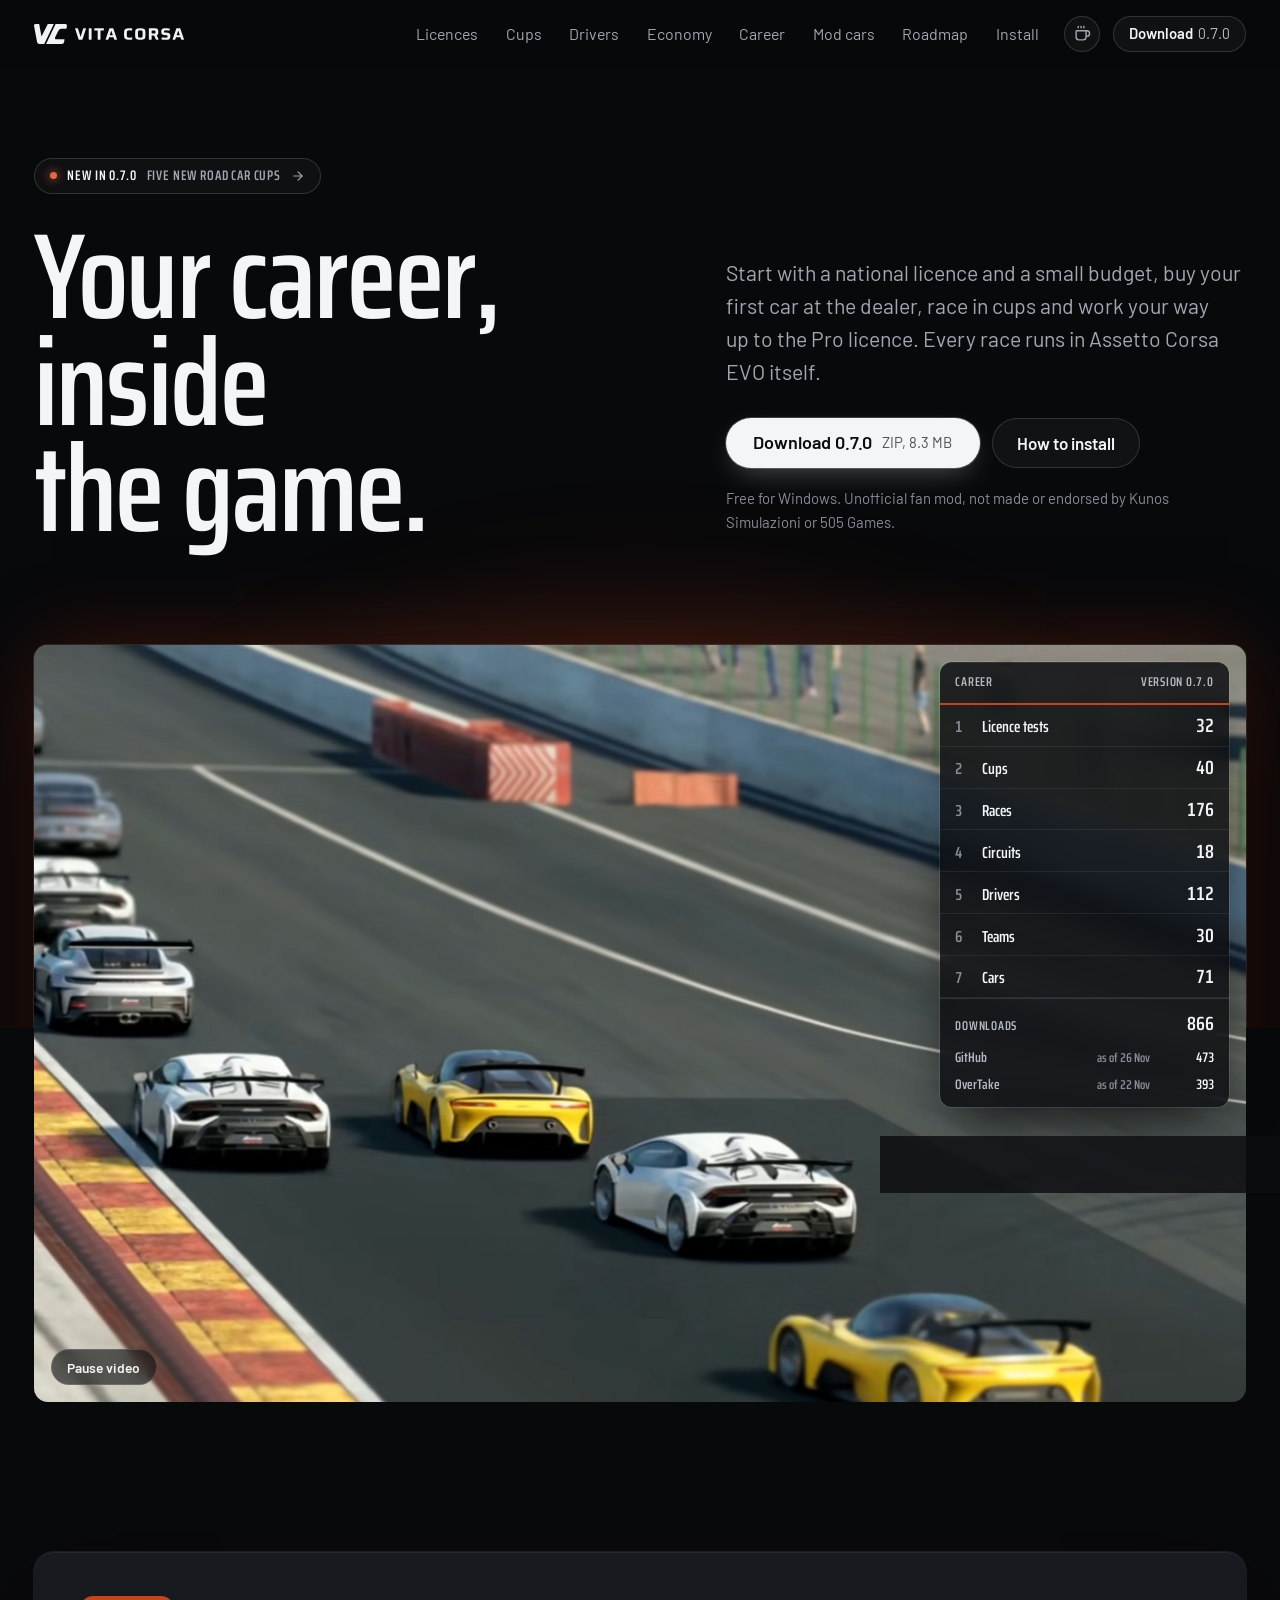
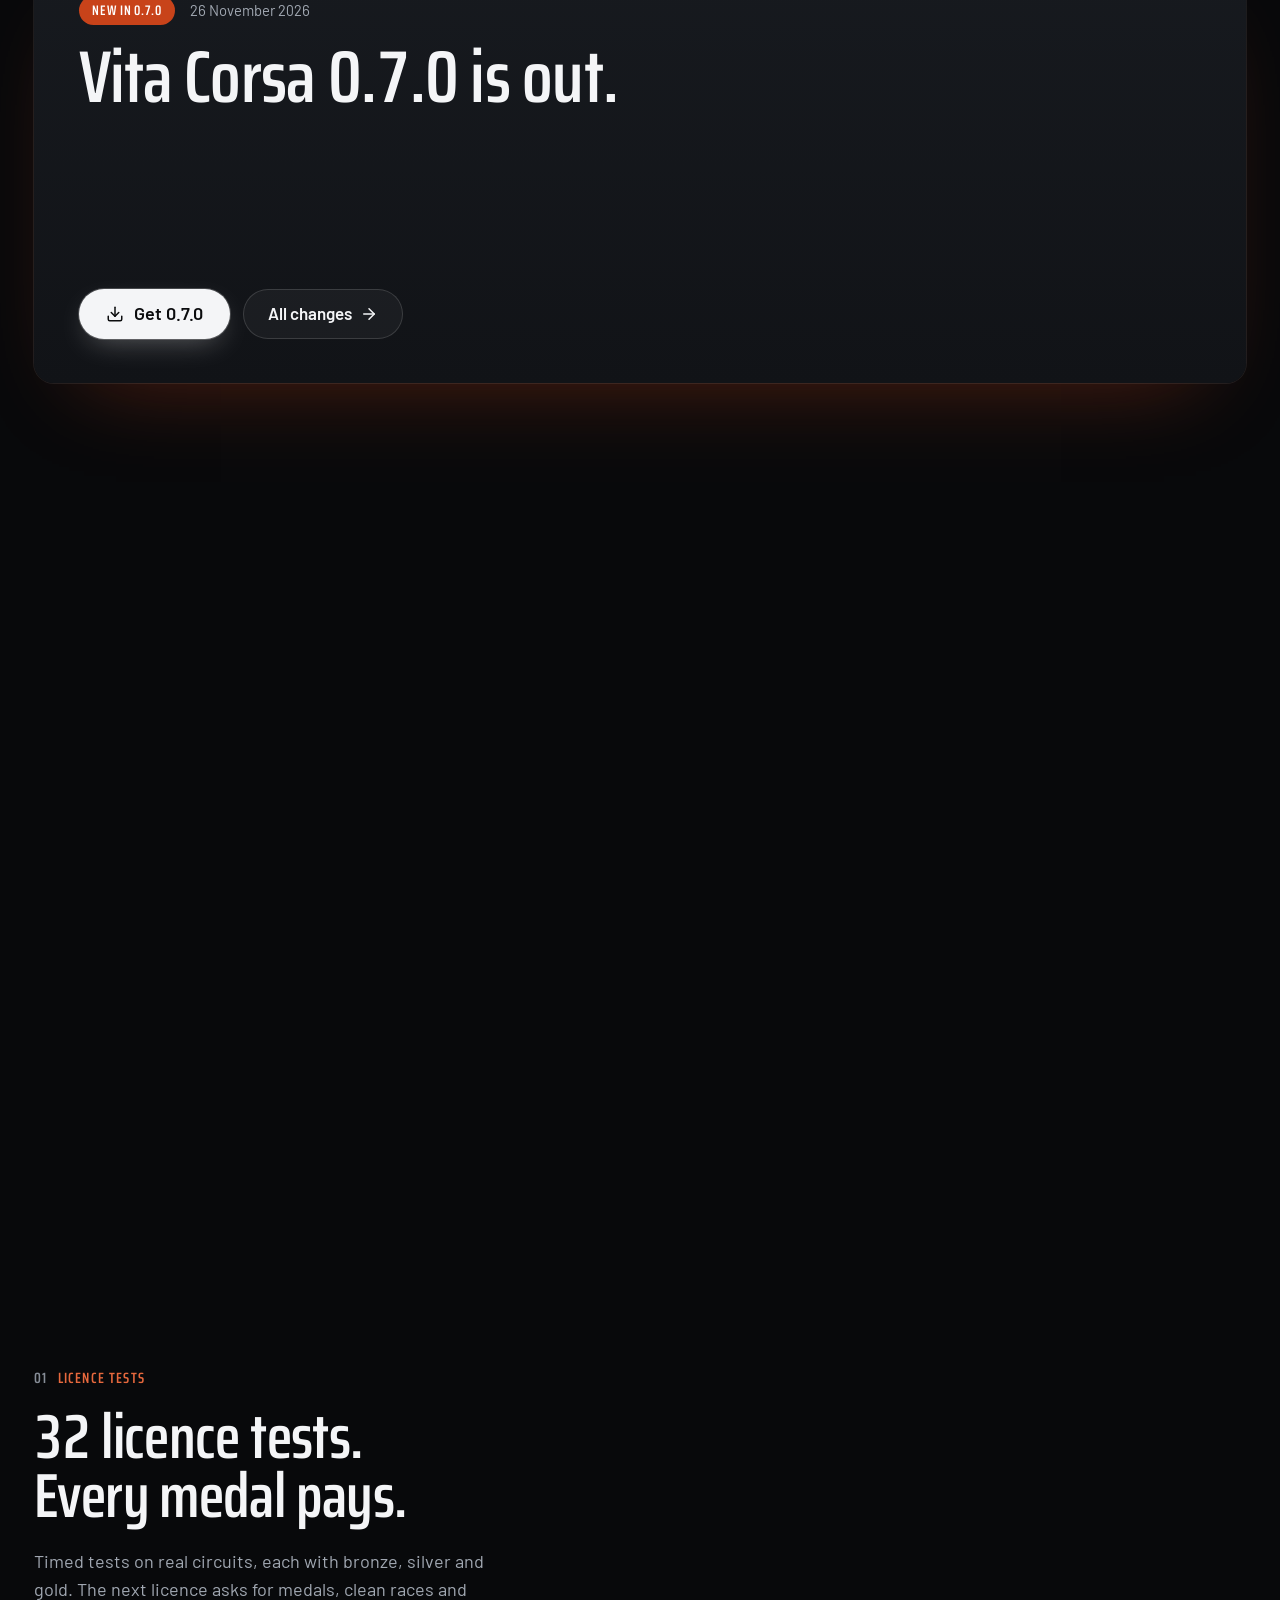
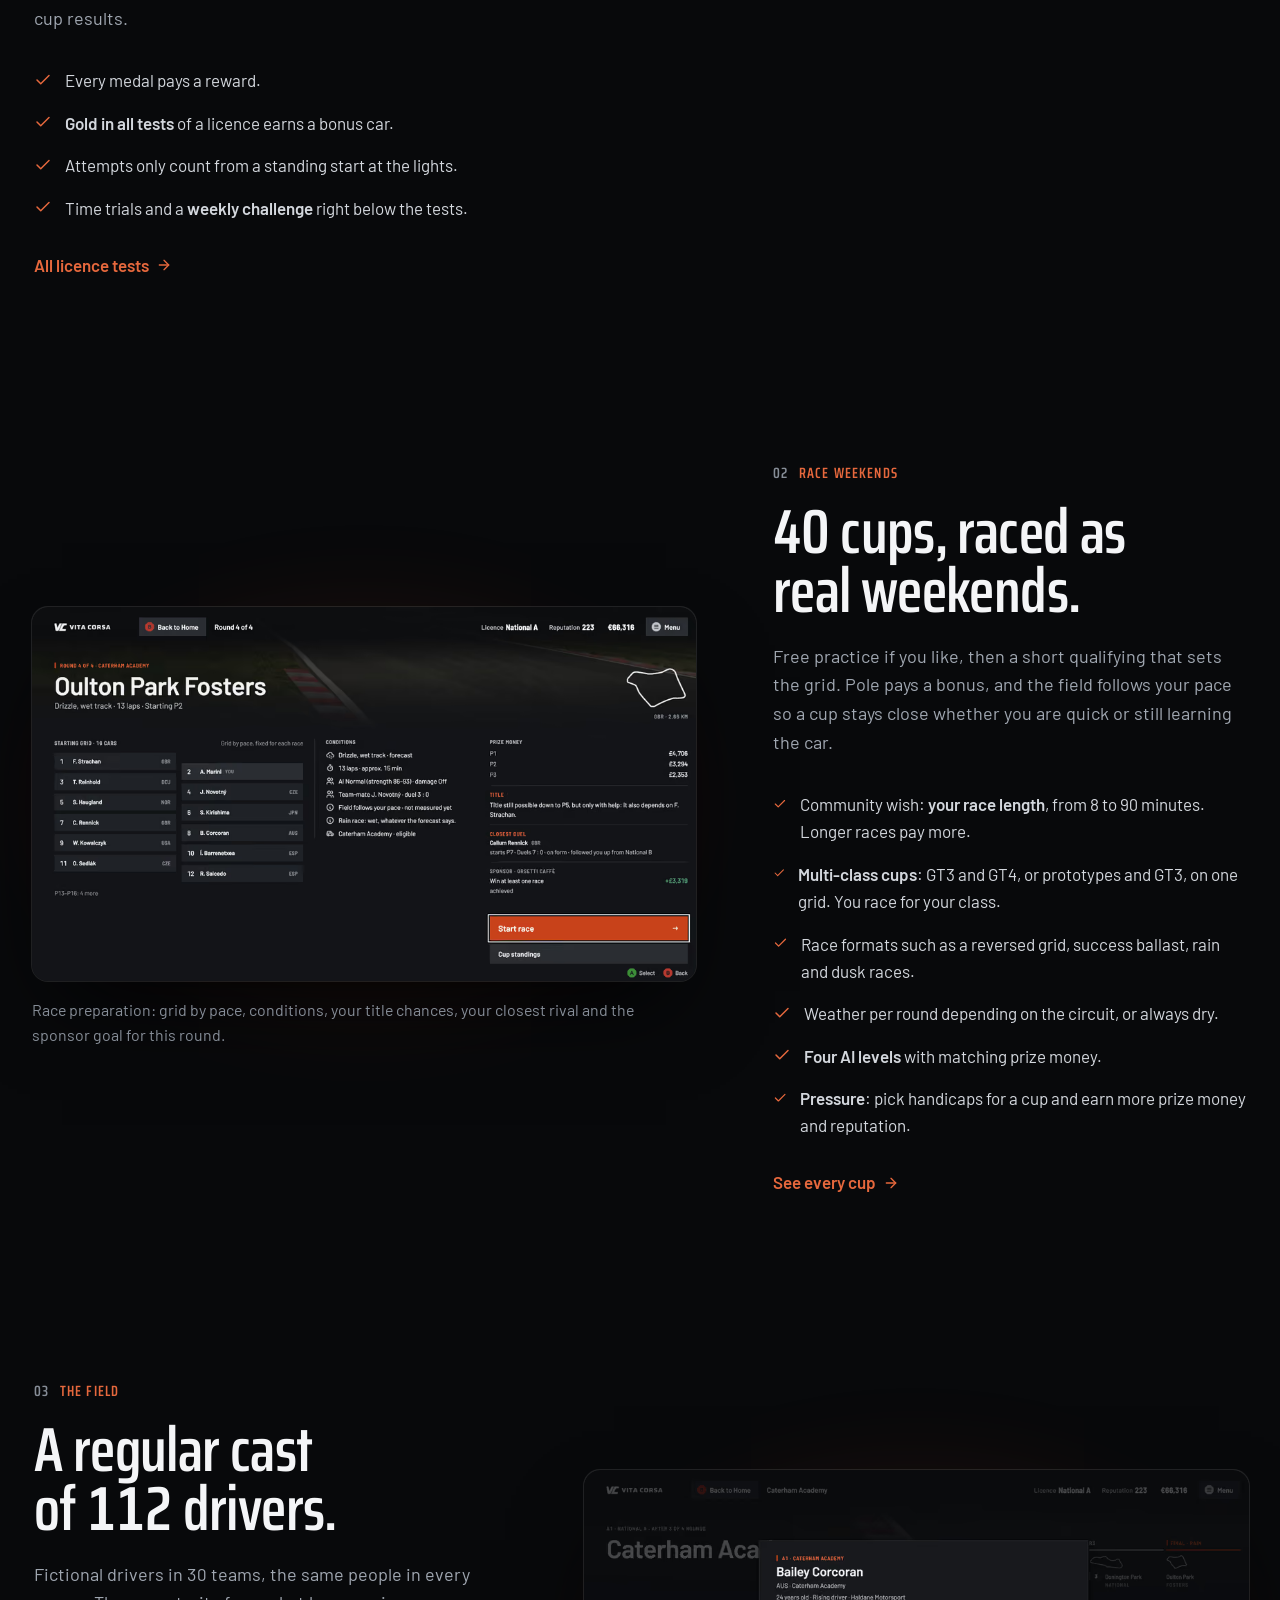
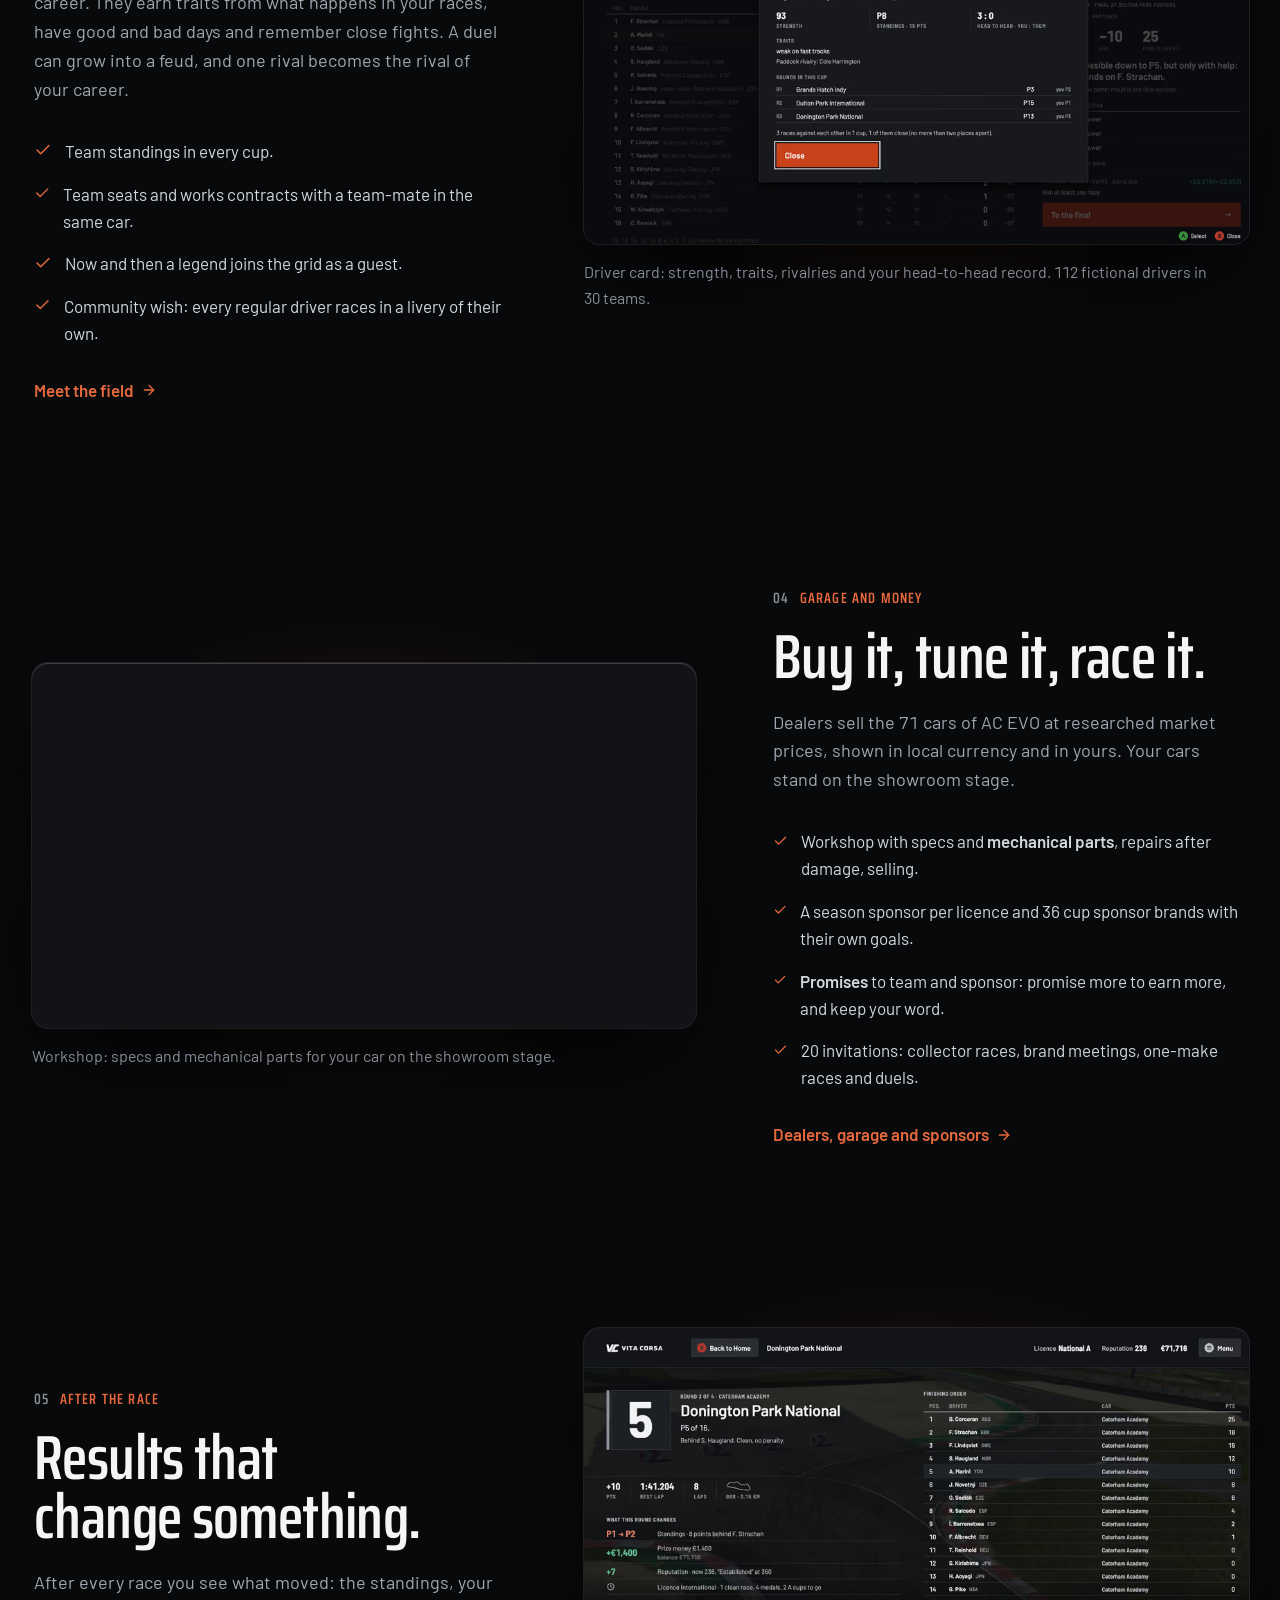
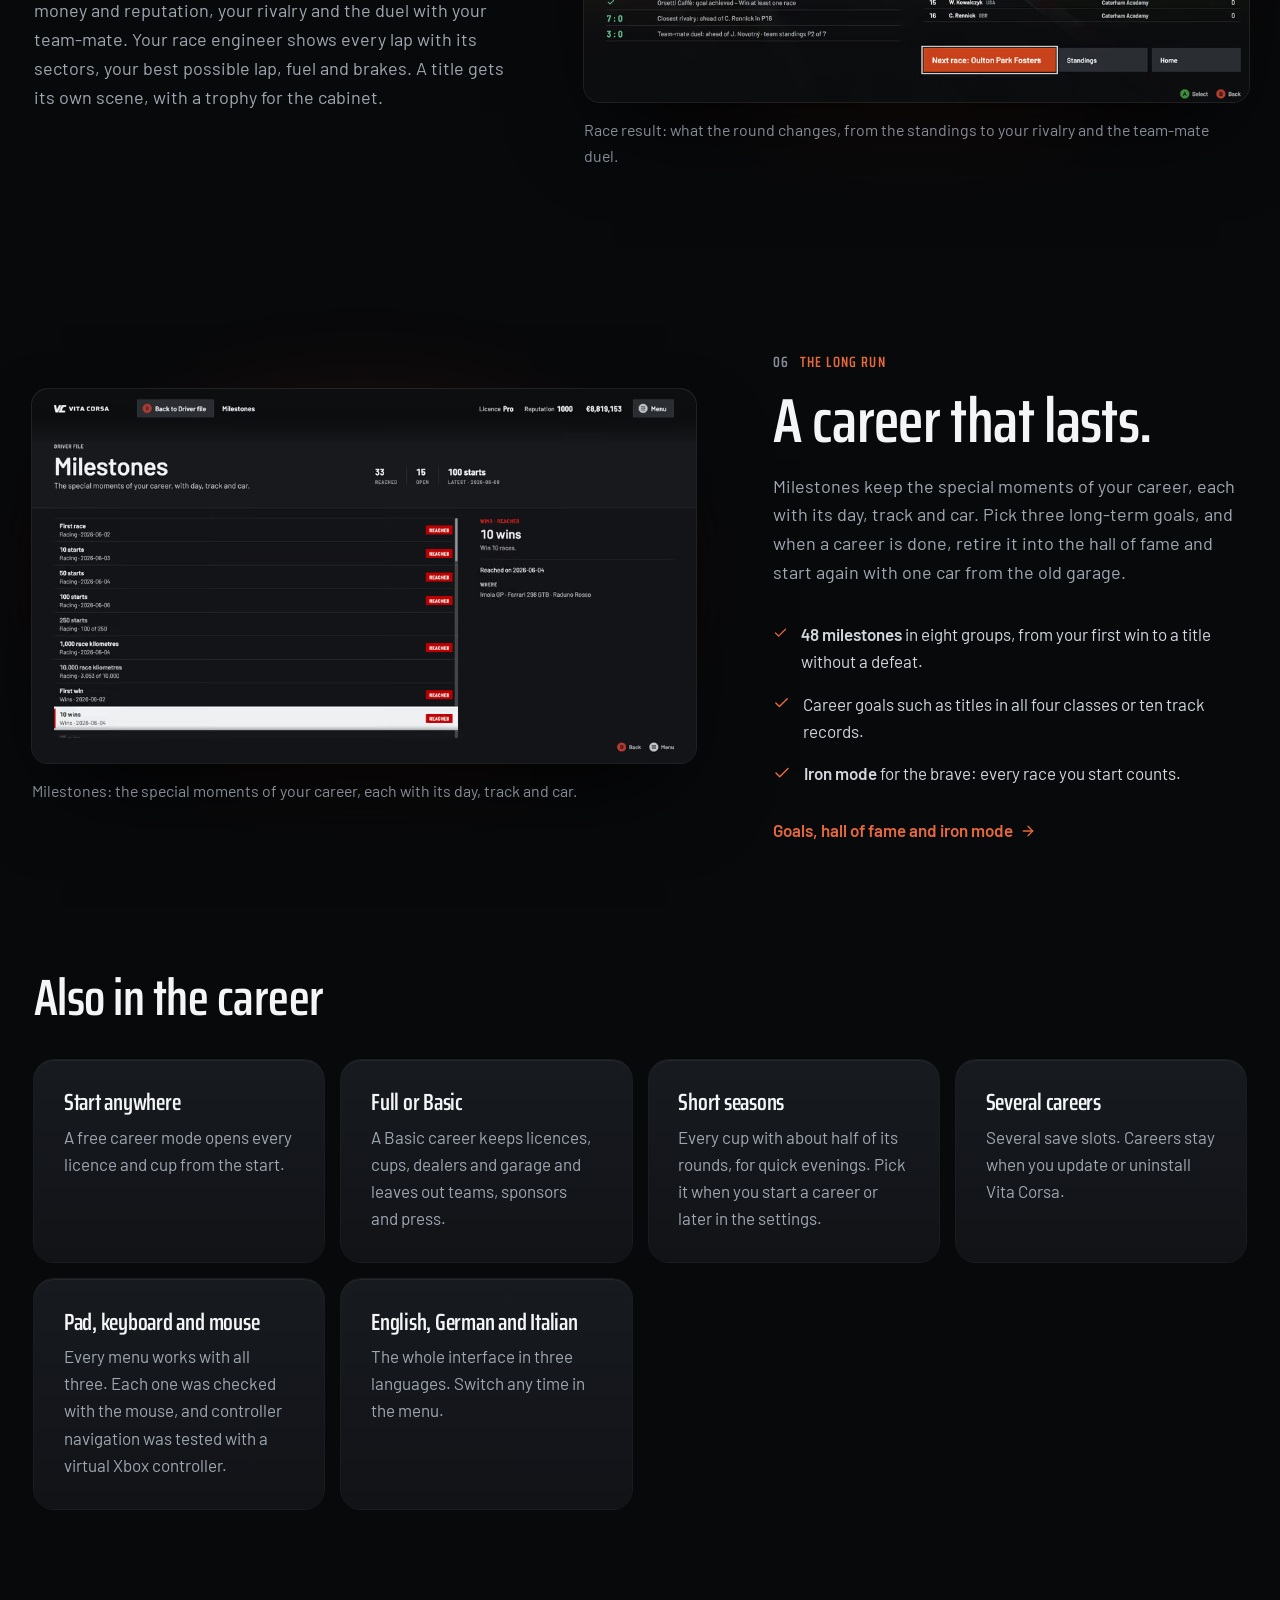
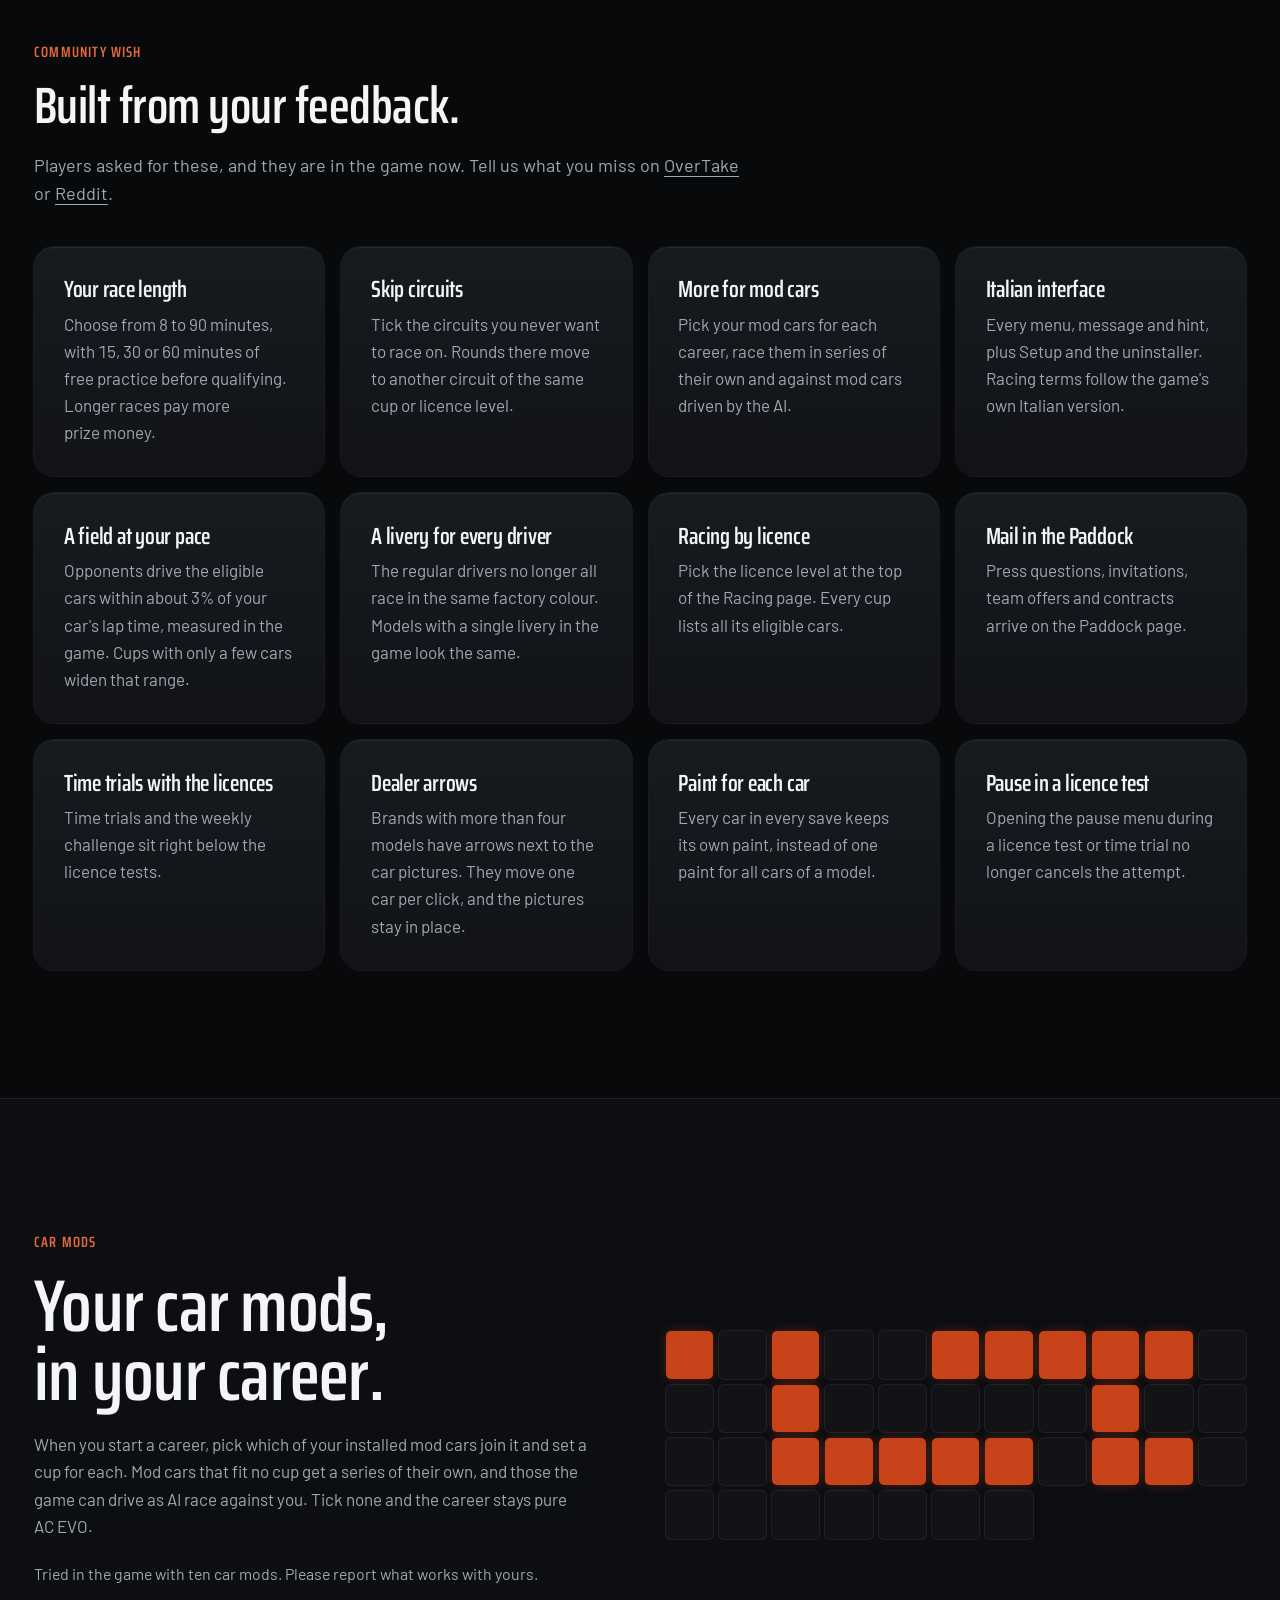
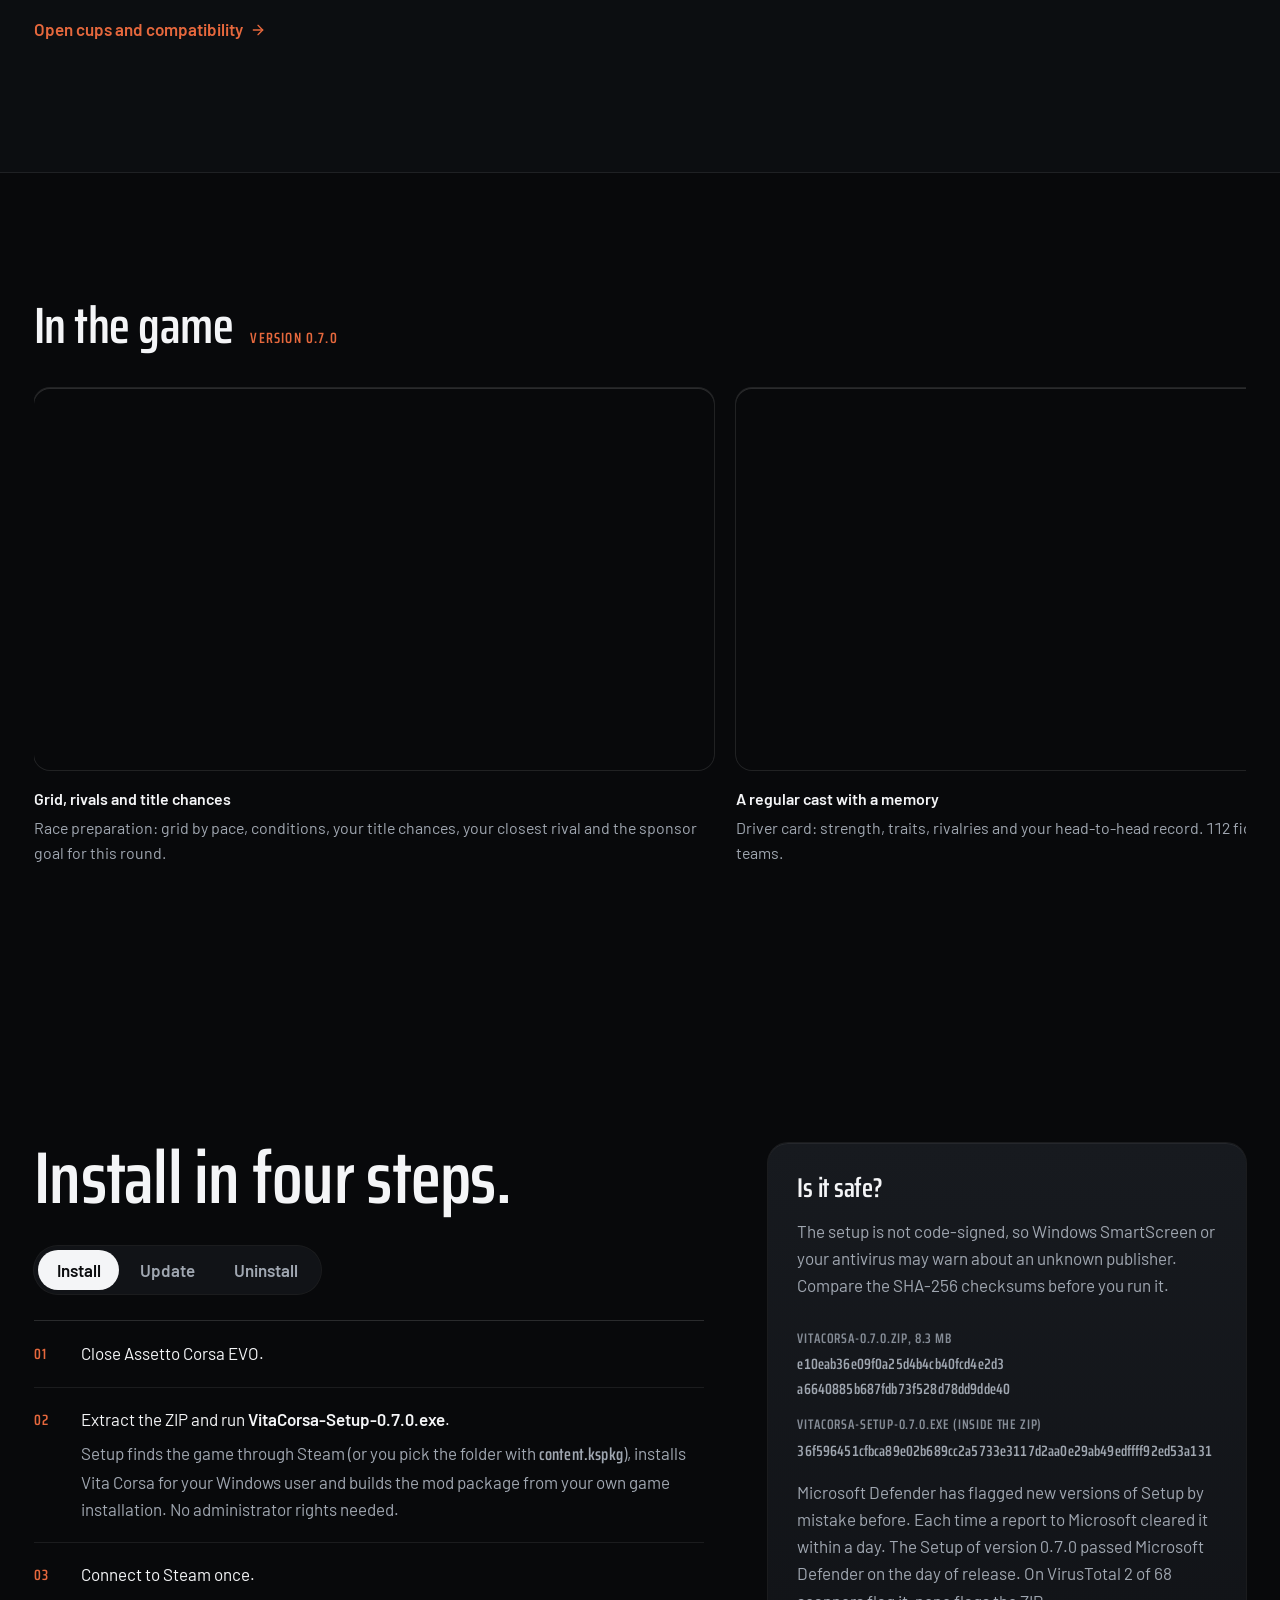
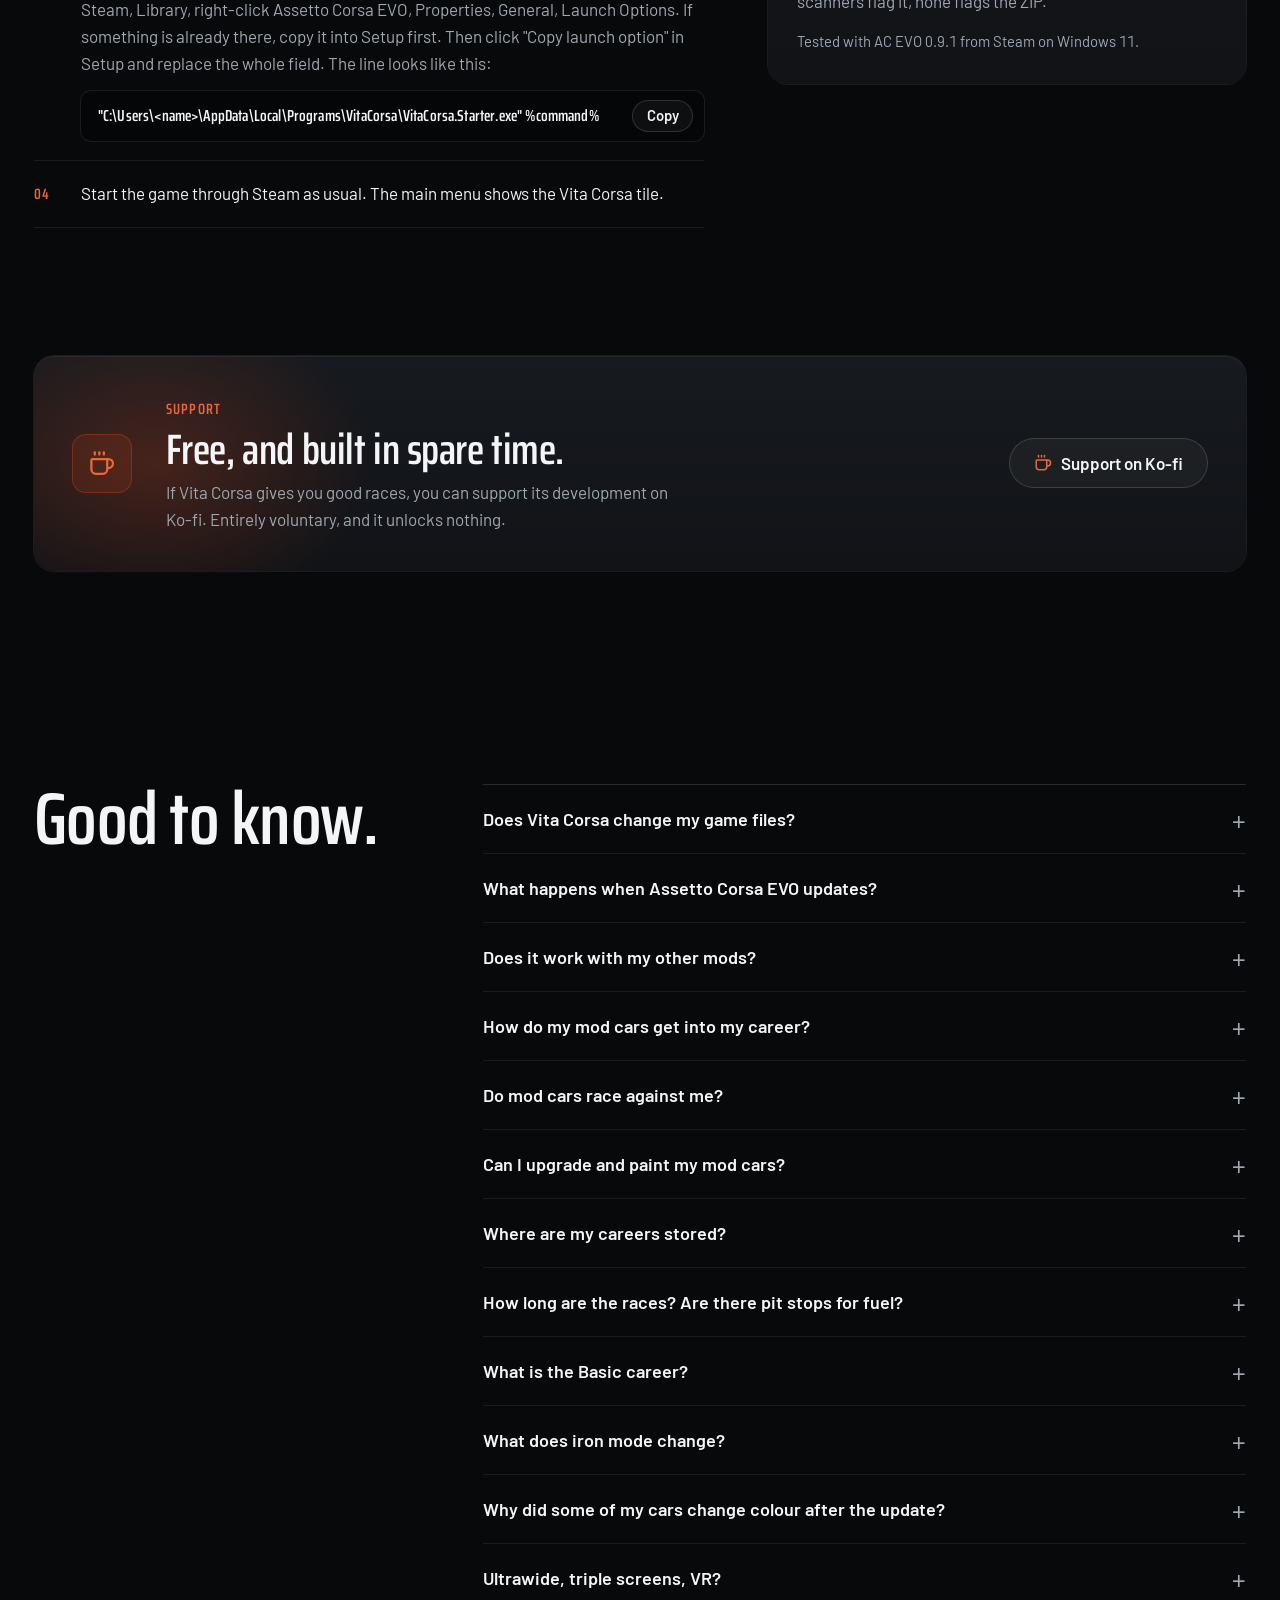
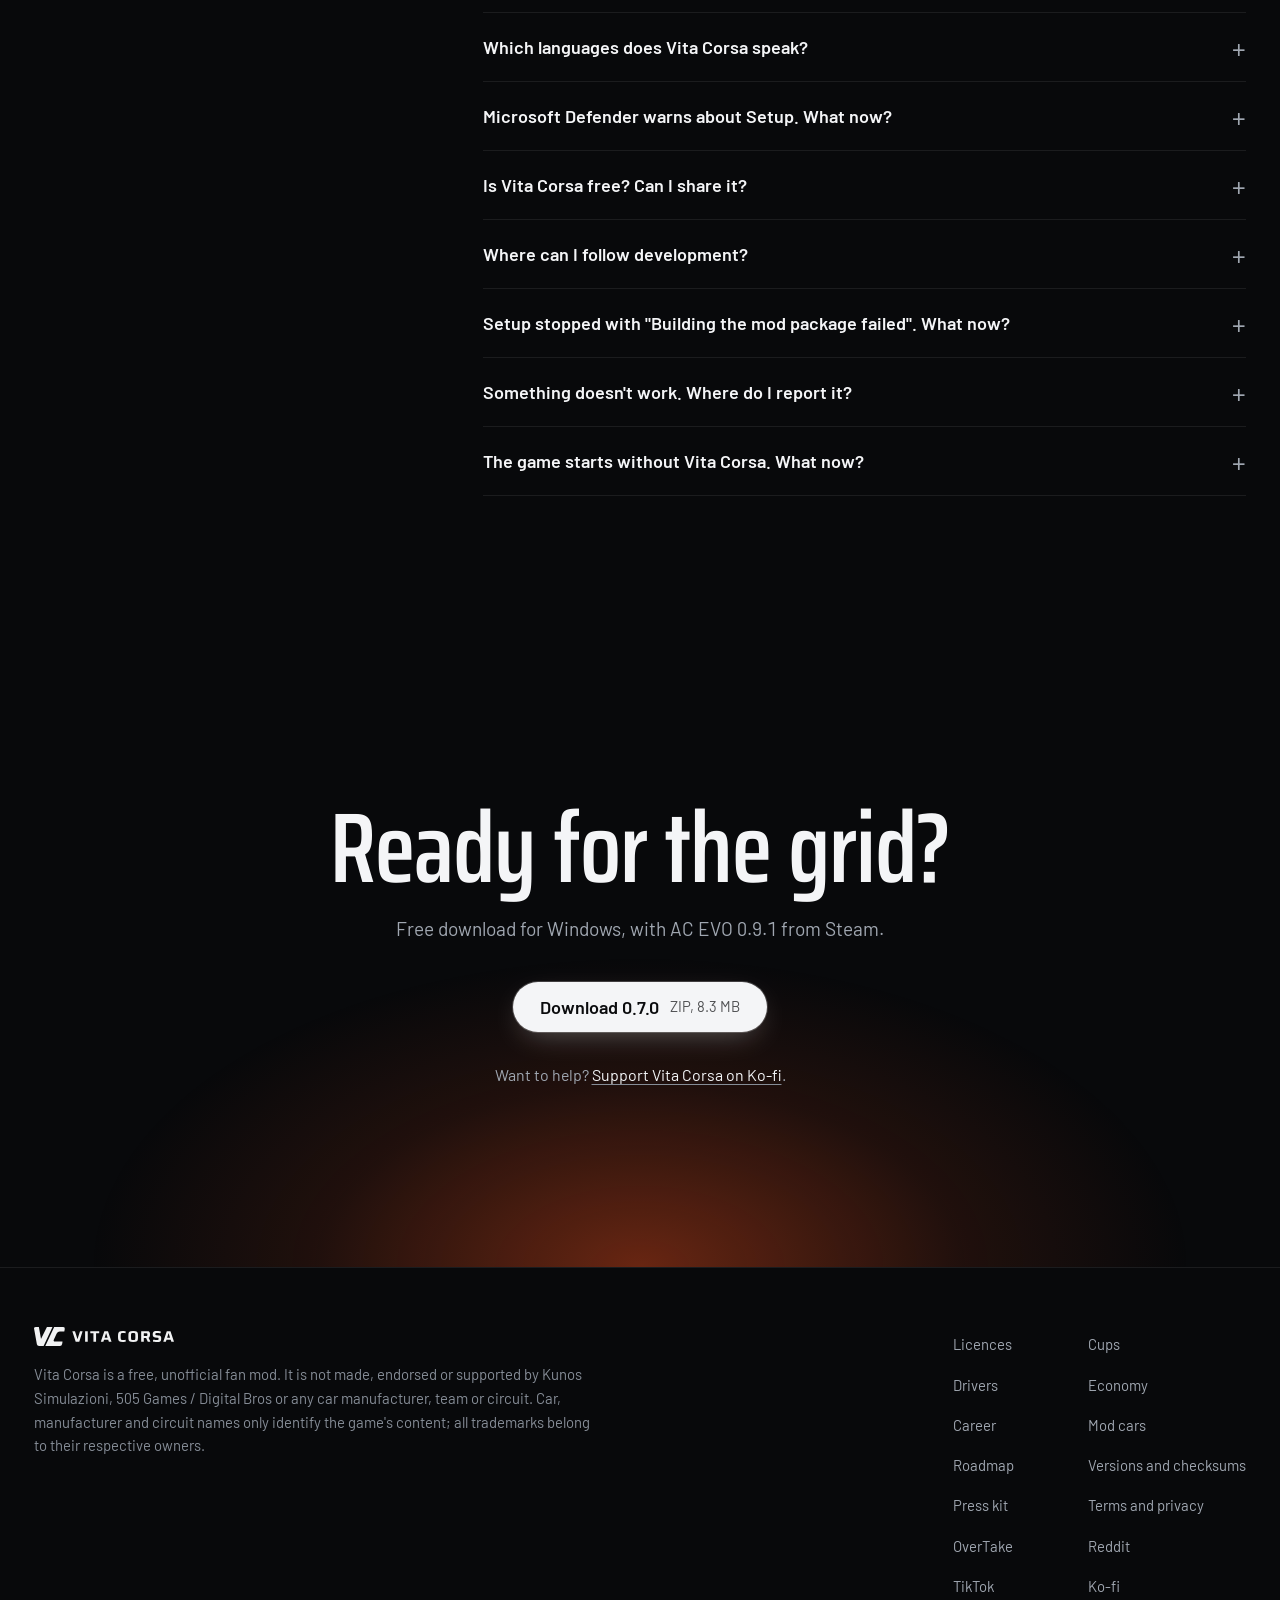
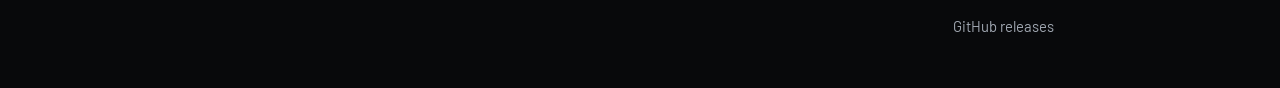
==== commit 24f29d2c: "docs: update website and roadmap (2026-11-26) Co-Authored-By: Claude Opus 5.5 <noreply@anthropic.com" ====
--- a/index.html
+++ b/index.html
@@ -1 +1 @@
-<!DOCTYPE html><html lang="en" class="vc"> <head><meta charset="utf-8"><meta name="viewport" content="width=device-width, initial-scale=1"><title>Vita Corsa · Career mod for Assetto Corsa EVO</title><meta name="description" content="Vita Corsa is a free, unofficial career mode for Assetto Corsa EVO: licences, licence tests, cups, dealers, garage and sponsors, right in the game's main menu."><meta name="theme-color" content="#121417"><meta name="color-scheme" content="dark"><link rel="canonical" href="https://vitacorsa.github.io/"><meta property="og:type" content="website"><meta property="og:site_name" content="Vita Corsa"><meta property="og:title" content="Vita Corsa · Career mod for Assetto Corsa EVO"><meta property="og:description" content="Vita Corsa is a free, unofficial career mode for Assetto Corsa EVO: licences, licence tests, cups, dealers, garage and sponsors, right in the game's main menu."><meta property="og:url" content="https://vitacorsa.github.io/"><meta property="og:image" content="https://vitacorsa.github.io/teilen/start.png"><meta property="og:image:width" content="1200"><meta property="og:image:height" content="630"><meta property="og:image:alt" content="Vita Corsa · Career mod for Assetto Corsa EVO"><meta name="twitter:card" content="summary_large_image"><link rel="icon" href="data:image/svg+xml,%3csvg%20xmlns='http://www.w3.org/2000/svg'%20viewBox='0%200%20298.60%20177.10'%20width='298.60'%20height='177.10'%20role='img'%20aria-labelledby='titel'%3e%3ctitle%20id='titel'%3eVita%20Corsa%20Signet,%20Kleinfassung%3c/title%3e%3cg%20id='signet'%20fill='%23121417'%3e%3cpath%20id='signet-v'%20d='M0.45%2016.66L26.86%20160.44Q29.92%20177.10%2047.63%20177.10L90.64%20177.10L175.00%200.00L122.31%200.00L68.08%20107.12Q67.10%20109.04%2066.44%20109.05Q65.78%20109.06%2065.43%20107.15L45.75%200.00L15.10%200.00Q6.25%200.00%202.58%204.17Q-1.08%208.33%200.45%2016.66Z'/%3e%3cpath%20id='signet-c'%20d='M197.77%200.00L113.41%20177.10L252.32%20177.10Q270.03%20177.10%20273.15%20159.39L276.90%20138.14Q277.34%20135.61%20274.81%20135.61L206.10%20135.61Q195.98%20135.61%20193.23%20130.76Q190.47%20125.91%20195.09%20116.22L221.45%2060.88Q230.69%2041.49%20250.93%2041.49L291.41%2041.49Q293.94%2041.49%20294.38%2038.96L298.13%2017.71Q301.25%200.00%20283.54%200.00Z'/%3e%3c/g%3e%3c/svg%3e" media="(prefers-color-scheme: light)"><link rel="icon" href="data:image/svg+xml,%3csvg%20xmlns='http://www.w3.org/2000/svg'%20viewBox='0%200%20298.60%20177.10'%20width='298.60'%20height='177.10'%20role='img'%20aria-labelledby='titel'%3e%3ctitle%20id='titel'%3eVita%20Corsa%20Signet,%20Kleinfassung%3c/title%3e%3cg%20id='signet'%20fill='%23F1F2F3'%3e%3cpath%20id='signet-v'%20d='M0.45%2016.66L26.86%20160.44Q29.92%20177.10%2047.63%20177.10L90.64%20177.10L175.00%200.00L122.31%200.00L68.08%20107.12Q67.10%20109.04%2066.44%20109.05Q65.78%20109.06%2065.43%20107.15L45.75%200.00L15.10%200.00Q6.25%200.00%202.58%204.17Q-1.08%208.33%200.45%2016.66Z'/%3e%3cpath%20id='signet-c'%20d='M197.77%200.00L113.41%20177.10L252.32%20177.10Q270.03%20177.10%20273.15%20159.39L276.90%20138.14Q277.34%20135.61%20274.81%20135.61L206.10%20135.61Q195.98%20135.61%20193.23%20130.76Q190.47%20125.91%20195.09%20116.22L221.45%2060.88Q230.69%2041.49%20250.93%2041.49L291.41%2041.49Q293.94%2041.49%20294.38%2038.96L298.13%2017.71Q301.25%200.00%20283.54%200.00Z'/%3e%3c/g%3e%3c/svg%3e" media="(prefers-color-scheme: dark)"><!-- Vorladen nur, was der Hero braucht (Saira, Barlow 400); die Ersatzschrift hat abgestimmte Maße (kein Springen) --><style>@font-face{font-family:Saira-022eff54fd130b6c;src:url("/_astro/fonts/645204fef8bec149.woff2") format("woff2");font-display:optional;unicode-range:U+20-7e, U+a0-ff, U+2010-2027, U+2030-203a, U+20ac, U+2122, U+2190-2193, U+2212;font-weight:620;font-style:normal;font-stretch:70%;}@font-face{font-family:Saira-022eff54fd130b6c;src:url("/_astro/fonts/5af8b186f16e7444.woff2") format("woff2");font-display:optional;unicode-range:U+100-17f;font-weight:620;font-style:normal;font-stretch:70%;}@font-face{font-family:"Saira-022eff54fd130b6c fallback: Arial";src:local("Arial Bold"),local("Arial-BoldMT");font-display:swap;font-weight:620;font-style:normal;size-adjust:76.0429%;ascent-override:149.2578%;descent-override:57.7305%;line-gap-override:0%;}:root{--schrift-saira:Saira-022eff54fd130b6c,"Saira-022eff54fd130b6c fallback: Arial",sans-serif;}</style> <link rel="preload" href="/_astro/fonts/645204fef8bec149.woff2" as="font" type="font/woff2" crossorigin><style>@font-face{font-family:Barlow-b5a63c2d7d5902aa;src:url("/_astro/fonts/40c164e5bf5017ab.woff2") format("woff2");font-display:optional;unicode-range:U+20-7e, U+a0-ff, U+2010-2027, U+2030-203a, U+20ac, U+2122, U+2190-2193, U+2212;font-weight:400;font-style:normal;}@font-face{font-family:Barlow-b5a63c2d7d5902aa;src:url("/_astro/fonts/9de6077158dc6e78.woff2") format("woff2");font-display:optional;unicode-range:U+100-17f;font-weight:400;font-style:normal;}@font-face{font-family:Barlow-b5a63c2d7d5902aa;src:url("/_astro/fonts/3ee02180d3c2185c.woff2") format("woff2");font-display:optional;unicode-range:U+20-7e, U+a0-ff, U+2010-2027, U+2030-203a, U+20ac, U+2122, U+2190-2193, U+2212;font-weight:600;font-style:normal;}@font-face{font-family:Barlow-b5a63c2d7d5902aa;src:url("/_astro/fonts/8a4772d2bec82686.woff2") format("woff2");font-display:optional;unicode-range:U+100-17f;font-weight:600;font-style:normal;}@font-face{font-family:"Barlow-b5a63c2d7d5902aa fallback: Arial";src:local("Arial");font-display:swap;font-weight:400;font-style:normal;size-adjust:96.68%;ascent-override:103.4341%;descent-override:20.6868%;line-gap-override:0%;}@font-face{font-family:"Barlow-b5a63c2d7d5902aa fallback: Arial";src:local("Arial Bold"),local("Arial-BoldMT");font-display:swap;font-weight:600;font-style:normal;size-adjust:96.68%;ascent-override:103.4341%;descent-override:20.6868%;line-gap-override:0%;}:root{--schrift-barlow:Barlow-b5a63c2d7d5902aa,"Barlow-b5a63c2d7d5902aa fallback: Arial",sans-serif;}</style> <link rel="preload" href="/_astro/fonts/40c164e5bf5017ab.woff2" as="font" type="font/woff2" crossorigin><link rel="preload" href="/_astro/fonts/3ee02180d3c2185c.woff2" as="font" type="font/woff2" crossorigin><script type="application/ld+json">{"@context":"https://schema.org","@type":"SoftwareApplication","name":"Vita Corsa","description":"Free, unofficial career mod for Assetto Corsa EVO.","applicationCategory":"GameApplication","applicationSubCategory":"Game mod","operatingSystem":"Windows","softwareVersion":"0.7.0","datePublished":"2026-11-26","downloadUrl":"https://github.com/vitacorsa/vitacorsa.github.io/releases/download/v0.7.0/VitaCorsa-0.7.0.zip","fileSize":"8.3 MB","url":"https://vitacorsa.github.io/","image":"https://vitacorsa.github.io/teilen/start.png","isAccessibleForFree":true,"offers":{"@type":"Offer","price":"0","priceCurrency":"EUR"}}</script><link rel="stylesheet" href="/_astro/Basis.CUrP5J2s.css"></head> <body> <a class="springen" href="#inhalt">Skip to content</a> <header class="kopf"> <a class="kopf-logo" href="/" aria-label="Vita Corsa home"><img src="/_astro/vita-corsa_logo-horizontal_hell.Br6Usjna.svg" alt="Vita Corsa" width="150" height="20"></a> <nav class="kopf-nav" aria-label="Main"> <ul role="list"> <li><a href="/licences.html">Licences</a></li><li><a href="/cups.html">Cups</a></li><li><a href="/drivers.html">Drivers</a></li><li><a href="/economy.html">Economy</a></li><li><a href="/career.html">Career</a></li><li><a href="/mod-cars.html">Mod cars</a></li><li><a href="/roadmap.html">Roadmap</a></li><li><a href="/#install">Install</a></li> </ul> </nav> <details class="kopf-menue"> <summary>Menu</summary> <ul role="list"> <li><a href="/licences.html">Licences</a></li><li><a href="/cups.html">Cups</a></li><li><a href="/drivers.html">Drivers</a></li><li><a href="/economy.html">Economy</a></li><li><a href="/career.html">Career</a></li><li><a href="/mod-cars.html">Mod cars</a></li><li><a href="/roadmap.html">Roadmap</a></li><li><a href="/#install">Install</a></li> <li class="kopf-menue-kofi"><a href="https://ko-fi.com/filthyjoker"><svg xmlns="http://www.w3.org/2000/svg" width="24" height="24" viewBox="0 0 24 24" fill="none" stroke="currentColor" stroke-width="2" stroke-linecap="round" stroke-linejoin="round" class="lucide lucide-coffee" aria-hidden="true"> <path d="M10 2v2"></path><path d="M14 2v2"></path><path d="M16 8a1 1 0 0 1 1 1v8a4 4 0 0 1-4 4H7a4 4 0 0 1-4-4V9a1 1 0 0 1 1-1h14a4 4 0 1 1 0 8h-1"></path><path d="M6 2v2"></path>  </svg>Support on Ko-fi</a></li> </ul> </details> <a class="kopf-kofi" href="https://ko-fi.com/filthyjoker" aria-label="Support Vita Corsa on Ko-fi" title="Support on Ko-fi"><svg xmlns="http://www.w3.org/2000/svg" width="24" height="24" viewBox="0 0 24 24" fill="none" stroke="currentColor" stroke-width="2" stroke-linecap="round" stroke-linejoin="round" class="lucide lucide-coffee" aria-hidden="true"> <path d="M10 2v2"></path><path d="M14 2v2"></path><path d="M16 8a1 1 0 0 1 1 1v8a4 4 0 0 1-4 4H7a4 4 0 0 1-4-4V9a1 1 0 0 1 1-1h14a4 4 0 1 1 0 8h-1"></path><path d="M6 2v2"></path>  </svg></a> <a class="kopf-laden" href="https://github.com/vitacorsa/vitacorsa.github.io/releases/download/v0.7.0/VitaCorsa-0.7.0.zip">Download <span>0.7.0</span></a> </header> <main id="inhalt">  <section class="held" aria-labelledby="held-titel"> <div class="held-text"> <a class="ueberzeile" href="#new"><span class="punkt" aria-hidden="true"></span><span class="ueberzeile-tag">New in 0.7.0</span><span class="ueberzeile-text">Five new road car cups</span><svg xmlns="http://www.w3.org/2000/svg" width="24" height="24" viewBox="0 0 24 24" fill="none" stroke="currentColor" stroke-width="2" stroke-linecap="round" stroke-linejoin="round" class="lucide lucide-arrow-right" aria-hidden="true"> <path d="M5 12h14"></path><path d="m12 5 7 7-7 7"></path>  </svg></a> <h1 id="held-titel">Your career, inside the game.</h1> <div class="held-seite"> <p class="held-satz">Start with a national licence and a small budget, buy your first car at the dealer, race in cups and work your way up to the Pro licence. Every race runs in Assetto Corsa EVO itself.</p> <div class="held-aktion"> <a class="knopf" href="https://github.com/vitacorsa/vitacorsa.github.io/releases/download/v0.7.0/VitaCorsa-0.7.0.zip">Download 0.7.0<small>ZIP, 8.3 MB</small></a> <a class="knopf-zweit" href="#install">How to install</a> </div> <p class="held-fein">Free for Windows. <span>Unofficial fan mod, not made or endorsed by Kunos Simulazioni or 505 Games.</span></p> </div> </div> <div class="held-buehne"> <div class="held-fenster"> <div class="clip held-clip" data-clip> <picture> <source type="image/avif" srcset="/medien/rennen-mix-24e87fab32-poster-1920.avif 1920w, /medien/rennen-mix-24e87fab32-poster-1280.avif 1280w, /medien/rennen-mix-24e87fab32-poster-960.avif 960w, /medien/rennen-mix-24e87fab32-poster-640.avif 640w" sizes="(min-width: 85rem) 80rem, calc(100vw - 2.5rem)"> <source type="image/webp" srcset="/medien/rennen-mix-24e87fab32-poster-1920.webp 1920w, /medien/rennen-mix-24e87fab32-poster-1280.webp 1280w, /medien/rennen-mix-24e87fab32-poster-960.webp 960w, /medien/rennen-mix-24e87fab32-poster-640.webp 640w" sizes="(min-width: 85rem) 80rem, calc(100vw - 2.5rem)"> <img src="/medien/rennen-mix-24e87fab32-poster-1280.webp" alt="" width="1920" height="1080" fetchpriority="high" loading="eager" decoding="async"> </picture> <video muted loop playsinline preload="none" aria-label="Close racing in Assetto Corsa EVO, from road cars and touring cars to GT3 and prototypes" tabindex="-1"> <source src="/medien/rennen-mix-24e87fab32-1920.webm" type="video/webm; codecs=&quot;av01.0.08M.08&quot;" media="(min-width: 1281px)"> <source src="/medien/rennen-mix-24e87fab32-1920.mp4" type="video/mp4" media="(min-width: 1281px)"> <source src="/medien/rennen-mix-24e87fab32-1280.webm" type="video/webm; codecs=&quot;av01.0.08M.08&quot;"> <source src="/medien/rennen-mix-24e87fab32-1280.mp4" type="video/mp4"> </video> <button class="clip-knopf" type="button" aria-pressed="false" hidden> <span class="clip-pause">Pause video</span><span class="clip-weiter">Play video</span> </button> </div><script type="module">var e=matchMedia(`(prefers-reduced-motion: reduce)`),t=navigator.connection?.saveData===!0;for(let n of document.querySelectorAll(`[data-clip]`)){let r=n.querySelector(`video`),i=n.querySelector(`.clip-knopf`),a=e=>{i.setAttribute(`aria-pressed`,String(!e)),n.toggleAttribute(`data-angehalten`,!e)},o=()=>{e.matches||t||r.play().then(()=>{n.setAttribute(`data-laeuft`,``),i.hidden=!1,a(!0)},()=>{})};i.addEventListener(`click`,()=>{r.paused?o():(r.pause(),a(!1))}),e.addEventListener(`change`,()=>e.matches?(r.pause(),a(!1)):o()),document.readyState===`complete`?o():addEventListener(`load`,o,{once:!0})}</script> <div class="turm" role="group" aria-labelledby="turm-titel"> <p id="turm-titel" class="turm-kopf"><span>Career</span><span>Version 0.7.0</span></p> <ol role="list"> <li><span class="turm-pos">1</span><span class="turm-name">Licence tests</span><span class="turm-wert">32</span></li><li><span class="turm-pos">2</span><span class="turm-name">Cups</span><span class="turm-wert">40</span></li><li><span class="turm-pos">3</span><span class="turm-name">Races</span><span class="turm-wert">176</span></li><li><span class="turm-pos">4</span><span class="turm-name">Circuits</span><span class="turm-wert">18</span></li><li><span class="turm-pos">5</span><span class="turm-name">Drivers</span><span class="turm-wert">112</span></li><li><span class="turm-pos">6</span><span class="turm-name">Teams</span><span class="turm-wert">30</span></li><li><span class="turm-pos">7</span><span class="turm-name">Cars</span><span class="turm-wert">71</span></li> </ol> <div class="turm-fuss"> <p class="turm-fuss-kopf"><span>Downloads</span><span>848</span></p> <ul role="list"> <li><span>GitHub</span><span class="turm-stand">as of 26 Nov</span><span class="turm-fuss-wert">455</span></li><li><span>OverTake</span><span class="turm-stand">as of 22 Nov</span><span class="turm-fuss-wert">393</span></li> </ul> </div> </div> </div> </div> </section> <section id="new" class="neuheit" aria-labelledby="neuheit-titel"> <article class="neuheit-karte reveal"> <div class="neuheit-text"> <p class="neuheit-kopf"><span class="neuheit-tag">New in 0.7.0</span><time datetime="2026-11-26">26 November 2026</time></p> <h2 id="neuheit-titel">Vita Corsa 0.7.0 is out.</h2> <ol class="neuheit-punkte" role="list"> <li><h3>Five new road car cups</h3><p>A 911 Turbo 3.6 Cup, NSX Legends, an American Muscle Championship and a Green Hell Tourist Trophy at B level, plus a 288 GTO Trophy at International level.</p></li><li><h3>International licence: new medal times</h3><p>Medal times in the International licence tests follow a tester's times: gold takes a few attempts, silver is one or two seconds behind and bronze leaves plenty of room for pad drivers.</p></li> </ol> <div class="neuheit-aktion"> <a class="knopf" href="https://github.com/vitacorsa/vitacorsa.github.io/releases/download/v0.7.0/VitaCorsa-0.7.0.zip"><svg xmlns="http://www.w3.org/2000/svg" width="24" height="24" viewBox="0 0 24 24" fill="none" stroke="currentColor" stroke-width="2" stroke-linecap="round" stroke-linejoin="round" class="lucide lucide-download" aria-hidden="true"> <path d="M12 15V3"></path><path d="M21 15v4a2 2 0 0 1-2 2H5a2 2 0 0 1-2-2v-4"></path><path d="m7 10 5 5 5-5"></path>  </svg>Get 0.7.0</a> <a class="knopf-zweit" href="/versions.html#v0-7-0">All changes<svg xmlns="http://www.w3.org/2000/svg" width="24" height="24" viewBox="0 0 24 24" fill="none" stroke="currentColor" stroke-width="2" stroke-linecap="round" stroke-linejoin="round" class="lucide lucide-arrow-right" aria-hidden="true"> <path d="M5 12h14"></path><path d="m12 5 7 7-7 7"></path>  </svg></a> </div> </div>  </article> </section> <section id="leiter" class="leiter" aria-labelledby="leiter-titel"> <div class="leiter-kopf reveal"> <p class="etikett">The ladder</p> <h2 id="leiter-titel">From National B to Pro.</h2> <p>Vita Corsa opens from its own tile in the game's main menu and starts every race in the game, with its physics, AI and weather. Career money and garage belong to Vita Corsa and stay separate from the game's own economy.</p> </div> <ol class="leiter-tafel reveal" role="list"> <li> <span class="leiter-sektor">Stage 1 of 4</span> <h3><span class="leiter-buchstabe" aria-hidden="true">B</span>National B</h3> <p>A small budget, a first car from the dealer and the first cups.</p> <dl> <div><dt>Cups</dt><dd>15</dd></div> <div><dt>Tests</dt><dd>8</dd></div> </dl> <span class="leiter-balken" style="--anteil:0.375" aria-hidden="true"></span> </li><li> <span class="leiter-sektor">Stage 2 of 4</span> <h3><span class="leiter-buchstabe" aria-hidden="true">A</span>National A</h3> <p>New licence tests and faster cups.</p> <dl> <div><dt>Cups</dt><dd>9</dd></div> <div><dt>Tests</dt><dd>8</dd></div> </dl> <span class="leiter-balken" style="--anteil:0.225" aria-hidden="true"></span> </li><li> <span class="leiter-sektor">Stage 3 of 4</span> <h3><span class="leiter-buchstabe" aria-hidden="true">I</span>International</h3> <p>Tougher cups, and the big sponsor brands start to call.</p> <dl> <div><dt>Cups</dt><dd>10</dd></div> <div><dt>Tests</dt><dd>8</dd></div> </dl> <span class="leiter-balken" style="--anteil:0.25" aria-hidden="true"></span> </li><li> <span class="leiter-sektor">Stage 4 of 4</span> <h3><span class="leiter-buchstabe" aria-hidden="true">P</span>Pro</h3> <p>The last licence at the top of the ladder.</p> <dl> <div><dt>Cups</dt><dd>6</dd></div> <div><dt>Tests</dt><dd>8</dd></div> </dl> <span class="leiter-balken" style="--anteil:0.15" aria-hidden="true"></span> </li> </ol> </section> <div id="kapitel" class="kapitel-liste"> <section class="kapitel" aria-labelledby="kapitel-lizenzen"> <div class="kapitel-text reveal"> <p class="etikett"><span class="etikett-nr">01</span><span>Licence tests</span></p> <h2 id="kapitel-lizenzen">32 licence tests. Every medal pays.</h2> <p>Timed tests on real circuits, each with bronze, silver and gold. The next licence asks for medals, clean races and cup results.</p> <ul class="punkte"><li><svg xmlns="http://www.w3.org/2000/svg" width="24" height="24" viewBox="0 0 24 24" fill="none" stroke="currentColor" stroke-width="2" stroke-linecap="round" stroke-linejoin="round" class="lucide lucide-check" aria-hidden="true"> <path d="M20 6 9 17l-5-5"></path>  </svg><span>Every medal pays a reward.</span></li><li><svg xmlns="http://www.w3.org/2000/svg" width="24" height="24" viewBox="0 0 24 24" fill="none" stroke="currentColor" stroke-width="2" stroke-linecap="round" stroke-linejoin="round" class="lucide lucide-check" aria-hidden="true"> <path d="M20 6 9 17l-5-5"></path>  </svg><span><b>Gold in all tests</b> of a licence earns a bonus car.</span></li><li><svg xmlns="http://www.w3.org/2000/svg" width="24" height="24" viewBox="0 0 24 24" fill="none" stroke="currentColor" stroke-width="2" stroke-linecap="round" stroke-linejoin="round" class="lucide lucide-check" aria-hidden="true"> <path d="M20 6 9 17l-5-5"></path>  </svg><span>Attempts only count from a standing start at the lights.</span></li><li><svg xmlns="http://www.w3.org/2000/svg" width="24" height="24" viewBox="0 0 24 24" fill="none" stroke="currentColor" stroke-width="2" stroke-linecap="round" stroke-linejoin="round" class="lucide lucide-check" aria-hidden="true"> <path d="M20 6 9 17l-5-5"></path>  </svg><span>Time trials and a <b>weekly challenge</b> right below the tests.</span></li></ul> <a class="kapitel-weiter" href="/licences.html"><span>All licence tests</span><svg xmlns="http://www.w3.org/2000/svg" width="24" height="24" viewBox="0 0 24 24" fill="none" stroke="currentColor" stroke-width="2" stroke-linecap="round" stroke-linejoin="round" class="lucide lucide-arrow-right" aria-hidden="true"> <path d="M5 12h14"></path><path d="m12 5 7 7-7 7"></path>  </svg></a> </div> <figure class="kapitel-bild reveal">  <picture> <source srcset="/_astro/licence-tests.BHrvtRnz_25pepp.avif 640w, /_astro/licence-tests.BHrvtRnz_23WxiP.avif 960w, /_astro/licence-tests.BHrvtRnz_1tLq77.avif 1440w, /_astro/licence-tests.BHrvtRnz_Z2q7qJS.avif 1880w" type="image/avif" sizes="(min-width: 1100px) 60vw, 100vw"><source srcset="/_astro/licence-tests.BHrvtRnz_Z1A5iv3.webp 640w, /_astro/licence-tests.BHrvtRnz_Z1BwYBC.webp 960w, /_astro/licence-tests.BHrvtRnz_ZIm7yy.webp 1440w, /_astro/licence-tests.BHrvtRnz_5jswm.webp 1880w" type="image/webp" sizes="(min-width: 1100px) 60vw, 100vw">  <img src="/_astro/licence-tests.BHrvtRnz_zavhV.webp" srcset="/_astro/licence-tests.BHrvtRnz_Z1A5iv3.webp 640w, /_astro/licence-tests.BHrvtRnz_Z1BwYBC.webp 960w, /_astro/licence-tests.BHrvtRnz_ZIm7yy.webp 1440w, /_astro/licence-tests.BHrvtRnz_5jswm.webp 1880w" sizes="(min-width: 1100px) 60vw, 100vw" alt="Licence tests of the National A licence with medal times, prize money and the requirements for the next licence." loading="lazy" decoding="async" width="1920" height="1080"> </picture> <figcaption>Licence tests with bronze, silver and gold times. Every medal pays.</figcaption> </figure> </section><section class="kapitel" aria-labelledby="kapitel-wochenende"> <div class="kapitel-text reveal"> <p class="etikett"><span class="etikett-nr">02</span><span>Race weekends</span></p> <h2 id="kapitel-wochenende">40 cups, raced as real weekends.</h2> <p>Free practice if you like, then a short qualifying that sets the grid. Pole pays a bonus, and the field follows your pace so a cup stays close whether you are quick or still learning the car.</p> <ul class="punkte"><li><svg xmlns="http://www.w3.org/2000/svg" width="24" height="24" viewBox="0 0 24 24" fill="none" stroke="currentColor" stroke-width="2" stroke-linecap="round" stroke-linejoin="round" class="lucide lucide-check" aria-hidden="true"> <path d="M20 6 9 17l-5-5"></path>  </svg><span>Community wish: <b>your race length</b>, from 8 to 90 minutes. Longer races pay more.</span></li><li><svg xmlns="http://www.w3.org/2000/svg" width="24" height="24" viewBox="0 0 24 24" fill="none" stroke="currentColor" stroke-width="2" stroke-linecap="round" stroke-linejoin="round" class="lucide lucide-check" aria-hidden="true"> <path d="M20 6 9 17l-5-5"></path>  </svg><span><b>Multi-class cups</b>: GT3 and GT4, or prototypes and GT3, on one grid. You race for your class.</span></li><li><svg xmlns="http://www.w3.org/2000/svg" width="24" height="24" viewBox="0 0 24 24" fill="none" stroke="currentColor" stroke-width="2" stroke-linecap="round" stroke-linejoin="round" class="lucide lucide-check" aria-hidden="true"> <path d="M20 6 9 17l-5-5"></path>  </svg><span>Race formats such as a reversed grid, success ballast, rain and dusk races.</span></li><li><svg xmlns="http://www.w3.org/2000/svg" width="24" height="24" viewBox="0 0 24 24" fill="none" stroke="currentColor" stroke-width="2" stroke-linecap="round" stroke-linejoin="round" class="lucide lucide-check" aria-hidden="true"> <path d="M20 6 9 17l-5-5"></path>  </svg><span>Weather per round depending on the circuit, or always dry.</span></li><li><svg xmlns="http://www.w3.org/2000/svg" width="24" height="24" viewBox="0 0 24 24" fill="none" stroke="currentColor" stroke-width="2" stroke-linecap="round" stroke-linejoin="round" class="lucide lucide-check" aria-hidden="true"> <path d="M20 6 9 17l-5-5"></path>  </svg><span><b>Four AI levels</b> with matching prize money.</span></li><li><svg xmlns="http://www.w3.org/2000/svg" width="24" height="24" viewBox="0 0 24 24" fill="none" stroke="currentColor" stroke-width="2" stroke-linecap="round" stroke-linejoin="round" class="lucide lucide-check" aria-hidden="true"> <path d="M20 6 9 17l-5-5"></path>  </svg><span><b>Pressure</b>: pick handicaps for a cup and earn more prize money and reputation.</span></li></ul> <a class="kapitel-weiter" href="/cups.html"><span>See every cup</span><svg xmlns="http://www.w3.org/2000/svg" width="24" height="24" viewBox="0 0 24 24" fill="none" stroke="currentColor" stroke-width="2" stroke-linecap="round" stroke-linejoin="round" class="lucide lucide-arrow-right" aria-hidden="true"> <path d="M5 12h14"></path><path d="m12 5 7 7-7 7"></path>  </svg></a> </div> <figure class="kapitel-bild reveal">  <picture> <source srcset="/_astro/race-preparation.I79BPbiT_1dxWbx.avif 640w, /_astro/race-preparation.I79BPbiT_16O9zF.avif 960w, /_astro/race-preparation.I79BPbiT_Z1yOHv5.avif 1440w, /_astro/race-preparation.I79BPbiT_16USoR.avif 1880w" type="image/avif" sizes="(min-width: 1100px) 60vw, 100vw"><source srcset="/_astro/race-preparation.I79BPbiT_Z29Wg8M.webp 640w, /_astro/race-preparation.I79BPbiT_Z2gG3JE.webp 960w, /_astro/race-preparation.I79BPbiT_gtxln.webp 1440w, /_astro/race-preparation.I79BPbiT_2fwm3O.webp 1880w" type="image/webp" sizes="(min-width: 1100px) 60vw, 100vw">  <img src="/_astro/race-preparation.I79BPbiT_2fwm3O.webp" srcset="/_astro/race-preparation.I79BPbiT_Z29Wg8M.webp 640w, /_astro/race-preparation.I79BPbiT_Z2gG3JE.webp 960w, /_astro/race-preparation.I79BPbiT_gtxln.webp 1440w, /_astro/race-preparation.I79BPbiT_2fwm3O.webp 1880w" sizes="(min-width: 1100px) 60vw, 100vw" alt="Race preparation with the starting grid by pace, the conditions, your title chances, your closest duel and the sponsor goal for this round." loading="lazy" decoding="async" width="1880" height="1057"> </picture> <figcaption>Race preparation: grid by pace, conditions, your title chances, your closest rival and the sponsor goal for this round.</figcaption> </figure> </section><section class="kapitel" aria-labelledby="kapitel-fahrerfeld"> <div class="kapitel-text reveal"> <p class="etikett"><span class="etikett-nr">03</span><span>The field</span></p> <h2 id="kapitel-fahrerfeld">A regular cast of 112 drivers.</h2> <p>Fictional drivers in 30 teams, the same people in every career. They earn traits from what happens in your races, have good and bad days and remember close fights. A duel can grow into a feud, and one rival becomes the rival of your career.</p> <ul class="punkte"><li><svg xmlns="http://www.w3.org/2000/svg" width="24" height="24" viewBox="0 0 24 24" fill="none" stroke="currentColor" stroke-width="2" stroke-linecap="round" stroke-linejoin="round" class="lucide lucide-check" aria-hidden="true"> <path d="M20 6 9 17l-5-5"></path>  </svg><span>Team standings in every cup.</span></li><li><svg xmlns="http://www.w3.org/2000/svg" width="24" height="24" viewBox="0 0 24 24" fill="none" stroke="currentColor" stroke-width="2" stroke-linecap="round" stroke-linejoin="round" class="lucide lucide-check" aria-hidden="true"> <path d="M20 6 9 17l-5-5"></path>  </svg><span>Team seats and works contracts with a team-mate in the same car.</span></li><li><svg xmlns="http://www.w3.org/2000/svg" width="24" height="24" viewBox="0 0 24 24" fill="none" stroke="currentColor" stroke-width="2" stroke-linecap="round" stroke-linejoin="round" class="lucide lucide-check" aria-hidden="true"> <path d="M20 6 9 17l-5-5"></path>  </svg><span>Now and then a legend joins the grid as a guest.</span></li><li><svg xmlns="http://www.w3.org/2000/svg" width="24" height="24" viewBox="0 0 24 24" fill="none" stroke="currentColor" stroke-width="2" stroke-linecap="round" stroke-linejoin="round" class="lucide lucide-check" aria-hidden="true"> <path d="M20 6 9 17l-5-5"></path>  </svg><span>Community wish: every regular driver races in a livery of their own.</span></li></ul> <a class="kapitel-weiter" href="/drivers.html"><span>Meet the field</span><svg xmlns="http://www.w3.org/2000/svg" width="24" height="24" viewBox="0 0 24 24" fill="none" stroke="currentColor" stroke-width="2" stroke-linecap="round" stroke-linejoin="round" class="lucide lucide-arrow-right" aria-hidden="true"> <path d="M5 12h14"></path><path d="m12 5 7 7-7 7"></path>  </svg></a> </div> <figure class="kapitel-bild reveal">  <picture> <source srcset="/_astro/driver-card.Bayc9BzO_ZcJLE6.avif 640w, /_astro/driver-card.Bayc9BzO_NvDDl.avif 960w, /_astro/driver-card.Bayc9BzO_Z1ufyqH.avif 1440w, /_astro/driver-card.Bayc9BzO_sM2G9.avif 1880w" type="image/avif" sizes="(min-width: 1100px) 60vw, 100vw"><source srcset="/_astro/driver-card.Bayc9BzO_Z112U84.webp 640w, /_astro/driver-card.Bayc9BzO_dvan.webp 960w, /_astro/driver-card.Bayc9BzO_Z17t941.webp 1440w, /_astro/driver-card.Bayc9BzO_1RtDzC.webp 1880w" type="image/webp" sizes="(min-width: 1100px) 60vw, 100vw">  <img src="/_astro/driver-card.Bayc9BzO_1RtDzC.webp" srcset="/_astro/driver-card.Bayc9BzO_Z112U84.webp 640w, /_astro/driver-card.Bayc9BzO_dvan.webp 960w, /_astro/driver-card.Bayc9BzO_Z17t941.webp 1440w, /_astro/driver-card.Bayc9BzO_1RtDzC.webp 1880w" sizes="(min-width: 1100px) 60vw, 100vw" alt="Driver card of a fictional rival with strength, traits, paddock rivalry and the head-to-head record against you." loading="lazy" decoding="async" width="1880" height="1057"> </picture> <figcaption>Driver card: strength, traits, rivalries and your head-to-head record. 112 fictional drivers in 30 teams.</figcaption> </figure> </section><section class="kapitel" aria-labelledby="kapitel-wirtschaft"> <div class="kapitel-text reveal"> <p class="etikett"><span class="etikett-nr">04</span><span>Garage and money</span></p> <h2 id="kapitel-wirtschaft">Buy it, tune it, race it.</h2> <p>Dealers sell the 71 cars of AC EVO at researched market prices, shown in local currency and in yours. Your cars stand on the showroom stage.</p> <ul class="punkte"><li><svg xmlns="http://www.w3.org/2000/svg" width="24" height="24" viewBox="0 0 24 24" fill="none" stroke="currentColor" stroke-width="2" stroke-linecap="round" stroke-linejoin="round" class="lucide lucide-check" aria-hidden="true"> <path d="M20 6 9 17l-5-5"></path>  </svg><span>Workshop with specs and <b>mechanical parts</b>, repairs after damage, selling.</span></li><li><svg xmlns="http://www.w3.org/2000/svg" width="24" height="24" viewBox="0 0 24 24" fill="none" stroke="currentColor" stroke-width="2" stroke-linecap="round" stroke-linejoin="round" class="lucide lucide-check" aria-hidden="true"> <path d="M20 6 9 17l-5-5"></path>  </svg><span>A season sponsor per licence and 36 cup sponsor brands with their own goals.</span></li><li><svg xmlns="http://www.w3.org/2000/svg" width="24" height="24" viewBox="0 0 24 24" fill="none" stroke="currentColor" stroke-width="2" stroke-linecap="round" stroke-linejoin="round" class="lucide lucide-check" aria-hidden="true"> <path d="M20 6 9 17l-5-5"></path>  </svg><span><b>Promises</b> to team and sponsor: promise more to earn more, and keep your word.</span></li><li><svg xmlns="http://www.w3.org/2000/svg" width="24" height="24" viewBox="0 0 24 24" fill="none" stroke="currentColor" stroke-width="2" stroke-linecap="round" stroke-linejoin="round" class="lucide lucide-check" aria-hidden="true"> <path d="M20 6 9 17l-5-5"></path>  </svg><span>20 invitations: collector races, brand meetings, one-make races and duels.</span></li></ul> <a class="kapitel-weiter" href="/economy.html"><span>Dealers, garage and sponsors</span><svg xmlns="http://www.w3.org/2000/svg" width="24" height="24" viewBox="0 0 24 24" fill="none" stroke="currentColor" stroke-width="2" stroke-linecap="round" stroke-linejoin="round" class="lucide lucide-arrow-right" aria-hidden="true"> <path d="M5 12h14"></path><path d="m12 5 7 7-7 7"></path>  </svg></a> </div> <figure class="kapitel-bild reveal">  <picture> <source srcset="/_astro/workshop.CBUeEaZJ_Z1ypPR4.avif 640w, /_astro/workshop.CBUeEaZJ_Z1LMzf6.avif 960w, /_astro/workshop.CBUeEaZJ_1IykdX.avif 1440w, /_astro/workshop.CBUeEaZJ_ZdF5EF.avif 1880w" type="image/avif" sizes="(min-width: 1100px) 60vw, 100vw"><source srcset="/_astro/workshop.CBUeEaZJ_Z1g04lg.webp 640w, /_astro/workshop.CBUeEaZJ_Z1tmMIi.webp 960w, /_astro/workshop.CBUeEaZJ_UgbK0.webp 1440w, /_astro/workshop.CBUeEaZJ_96jH1.webp 1880w" type="image/webp" sizes="(min-width: 1100px) 60vw, 100vw">  <img src="/_astro/workshop.CBUeEaZJ_2seEna.webp" srcset="/_astro/workshop.CBUeEaZJ_Z1g04lg.webp 640w, /_astro/workshop.CBUeEaZJ_Z1tmMIi.webp 960w, /_astro/workshop.CBUeEaZJ_UgbK0.webp 1440w, /_astro/workshop.CBUeEaZJ_96jH1.webp 1880w" sizes="(min-width: 1100px) 60vw, 100vw" alt="The workshop with an MX-5 NA on the showroom stage and its specs and mechanical parts." loading="lazy" decoding="async" width="1920" height="1054"> </picture> <figcaption>Workshop: specs and mechanical parts for your car on the showroom stage.</figcaption> </figure> </section><section class="kapitel" aria-labelledby="kapitel-momente"> <div class="kapitel-text reveal"> <p class="etikett"><span class="etikett-nr">05</span><span>After the race</span></p> <h2 id="kapitel-momente">Results that change something.</h2> <p>After every race you see what moved: the standings, your money and reputation, your rivalry and the duel with your team-mate. Your race engineer shows every lap with its sectors, your best possible lap, fuel and brakes. A title gets its own scene, with a trophy for the cabinet.</p>   </div> <figure class="kapitel-bild reveal">  <picture> <source srcset="/_astro/race-result.BfCsMzgg_Z2nasBI.avif 640w, /_astro/race-result.BfCsMzgg_Z1lT2jh.avif 960w, /_astro/race-result.BfCsMzgg_2ot8e4.avif 1440w, /_astro/race-result.BfCsMzgg_ZHFos1.avif 1880w" type="image/avif" sizes="(min-width: 1100px) 60vw, 100vw"><source srcset="/_astro/race-result.BfCsMzgg_1SIwIf.webp 640w, /_astro/race-result.BfCsMzgg_Z2acaMf.webp 960w, /_astro/race-result.BfCsMzgg_Z2iVAdb.webp 1440w, /_astro/race-result.BfCsMzgg_G1cqs.webp 1880w" type="image/webp" sizes="(min-width: 1100px) 60vw, 100vw">  <img src="/_astro/race-result.BfCsMzgg_G1cqs.webp" srcset="/_astro/race-result.BfCsMzgg_1SIwIf.webp 640w, /_astro/race-result.BfCsMzgg_Z2acaMf.webp 960w, /_astro/race-result.BfCsMzgg_Z2iVAdb.webp 1440w, /_astro/race-result.BfCsMzgg_G1cqs.webp 1880w" sizes="(min-width: 1100px) 60vw, 100vw" alt="Race result with the finishing order and what the round changes for standings, prize money, reputation and rivals." loading="lazy" decoding="async" width="1880" height="1057"> </picture> <figcaption>Race result: what the round changes, from the standings to your rivalry and the team-mate duel.</figcaption> </figure> </section><section class="kapitel" aria-labelledby="kapitel-langlauf"> <div class="kapitel-text reveal"> <p class="etikett"><span class="etikett-nr">06</span><span>The long run</span></p> <h2 id="kapitel-langlauf">A career that lasts.</h2> <p>Milestones keep the special moments of your career, each with its day, track and car. Pick three long-term goals, and when a career is done, retire it into the hall of fame and start again with one car from the old garage.</p> <ul class="punkte"><li><svg xmlns="http://www.w3.org/2000/svg" width="24" height="24" viewBox="0 0 24 24" fill="none" stroke="currentColor" stroke-width="2" stroke-linecap="round" stroke-linejoin="round" class="lucide lucide-check" aria-hidden="true"> <path d="M20 6 9 17l-5-5"></path>  </svg><span><b>48 milestones</b> in eight groups, from your first win to a title without a defeat.</span></li><li><svg xmlns="http://www.w3.org/2000/svg" width="24" height="24" viewBox="0 0 24 24" fill="none" stroke="currentColor" stroke-width="2" stroke-linecap="round" stroke-linejoin="round" class="lucide lucide-check" aria-hidden="true"> <path d="M20 6 9 17l-5-5"></path>  </svg><span>Career goals such as titles in all four classes or ten track records.</span></li><li><svg xmlns="http://www.w3.org/2000/svg" width="24" height="24" viewBox="0 0 24 24" fill="none" stroke="currentColor" stroke-width="2" stroke-linecap="round" stroke-linejoin="round" class="lucide lucide-check" aria-hidden="true"> <path d="M20 6 9 17l-5-5"></path>  </svg><span><b>Iron mode</b> for the brave: every race you start counts.</span></li></ul> <a class="kapitel-weiter" href="/career.html"><span>Goals, hall of fame and iron mode</span><svg xmlns="http://www.w3.org/2000/svg" width="24" height="24" viewBox="0 0 24 24" fill="none" stroke="currentColor" stroke-width="2" stroke-linecap="round" stroke-linejoin="round" class="lucide lucide-arrow-right" aria-hidden="true"> <path d="M5 12h14"></path><path d="m12 5 7 7-7 7"></path>  </svg></a> </div> <figure class="kapitel-bild reveal">  <picture> <source srcset="/_astro/milestones.BJD3jjRo_ZLTPGv.avif 640w, /_astro/milestones.BJD3jjRo_Z2dYrnE.avif 960w, /_astro/milestones.BJD3jjRo_Z1RUI4P.avif 1440w, /_astro/milestones.BJD3jjRo_MqFdo.avif 1880w" type="image/avif" sizes="(min-width: 1100px) 60vw, 100vw"><source srcset="/_astro/milestones.BJD3jjRo_Ztu4aH.webp 640w, /_astro/milestones.BJD3jjRo_Z1UyEQQ.webp 960w, /_astro/milestones.BJD3jjRo_2nXhg8.webp 1440w, /_astro/milestones.BJD3jjRo_1ad5A5.webp 1880w" type="image/webp" sizes="(min-width: 1100px) 60vw, 100vw">  <img src="/_astro/milestones.BJD3jjRo_4cqUK.webp" srcset="/_astro/milestones.BJD3jjRo_Ztu4aH.webp 640w, /_astro/milestones.BJD3jjRo_Z1UyEQQ.webp 960w, /_astro/milestones.BJD3jjRo_2nXhg8.webp 1440w, /_astro/milestones.BJD3jjRo_1ad5A5.webp 1880w" sizes="(min-width: 1100px) 60vw, 100vw" alt="Milestones page of the driver file with 33 reached milestones, each with its date, and the details of the milestone for 10 wins." loading="lazy" decoding="async" width="1920" height="1080"> </picture> <figcaption>Milestones: the special moments of your career, each with its day, track and car.</figcaption> </figure> </section> </div> <section class="mehr" aria-labelledby="mehr-titel"> <h2 id="mehr-titel">Also in the career</h2> <ul role="list"> <li class="reveal"><h3>Start anywhere</h3><p>A free career mode opens every licence and cup from the start.</p></li><li class="reveal"><h3>Full or Basic</h3><p>A Basic career keeps licences, cups, dealers and garage and leaves out teams, sponsors and press.</p></li><li class="reveal"><h3>Short seasons</h3><p>Every cup with about half of its rounds, for quick evenings. Pick it when you start a career or later in the settings.</p></li><li class="reveal"><h3>Several careers</h3><p>Several save slots. Careers stay when you update or uninstall Vita Corsa.</p></li><li class="reveal"><h3>Pad, keyboard and mouse</h3><p>Every menu works with all three. Each one was checked with the mouse, and controller navigation was tested with a virtual Xbox controller.</p></li><li class="reveal"><h3>English, German and Italian</h3><p>The whole interface in three languages. Switch any time in the menu.</p></li> </ul> </section> <section id="wishes" class="mehr wuensche" aria-labelledby="wuensche-titel"> <p class="etikett">Community wish</p> <h2 id="wuensche-titel">Built from your feedback.</h2> <p class="wuensche-satz">Players asked for these, and they are in the game now. Tell us what you miss on <a href="https://www.overtake.gg/threads/vita-corsa-%E2%80%93-career-mod.300770/">OverTake</a> or <a href="https://www.reddit.com/r/assettocorsaevo/">Reddit</a>.</p> <ul role="list"> <li class="reveal"><h3>Your race length</h3><p>Choose from 8 to 90 minutes, with 15, 30 or 60 minutes of free practice before qualifying. Longer races pay more prize money.</p></li><li class="reveal"><h3>Skip circuits</h3><p>Tick the circuits you never want to race on. Rounds there move to another circuit of the same cup or licence level.</p></li><li class="reveal"><h3>More for mod cars</h3><p>Pick your mod cars for each career, race them in series of their own and against mod cars driven by the AI.</p></li><li class="reveal"><h3>Italian interface</h3><p>Every menu, message and hint, plus Setup and the uninstaller. Racing terms follow the game's own Italian version.</p></li><li class="reveal"><h3>A field at your pace</h3><p>Opponents drive the eligible cars within about 3% of your car's lap time, measured in the game. Cups with only a few cars widen that range.</p></li><li class="reveal"><h3>A livery for every driver</h3><p>The regular drivers no longer all race in the same factory colour. Models with a single livery in the game look the same.</p></li><li class="reveal"><h3>Racing by licence</h3><p>Pick the licence level at the top of the Racing page. Every cup lists all its eligible cars.</p></li><li class="reveal"><h3>Mail in the Paddock</h3><p>Press questions, invitations, team offers and contracts arrive on the Paddock page.</p></li><li class="reveal"><h3>Time trials with the licences</h3><p>Time trials and the weekly challenge sit right below the licence tests.</p></li><li class="reveal"><h3>Dealer arrows</h3><p>Brands with more than four models have arrows next to the car pictures. They move one car per click, and the pictures stay in place.</p></li><li class="reveal"><h3>Paint for each car</h3><p>Every car in every save keeps its own paint, instead of one paint for all cars of a model.</p></li><li class="reveal"><h3>Pause in a licence test</h3><p>Opening the pause menu during a licence test or time trial no longer cancels the attempt.</p></li> </ul> </section> <section id="mods" class="mods" aria-labelledby="mods-titel"> <div> <p class="etikett">Car mods</p> <h2 id="mods-titel">Your car mods, in your career.</h2> <p>When you start a career, pick which of your installed mod cars join it and set a cup for each. Mod cars that fit no cup get a series of their own, and those the game can drive as AI race against you. Tick none and the career stays pure AC EVO.</p> <p class="mods-hinweis">Tried in the game with ten car mods. Please report what works with yours.</p> <a class="kapitel-weiter" href="/mod-cars.html"><span>Open cups and compatibility</span><svg xmlns="http://www.w3.org/2000/svg" width="24" height="24" viewBox="0 0 24 24" fill="none" stroke="currentColor" stroke-width="2" stroke-linecap="round" stroke-linejoin="round" class="lucide lucide-arrow-right" aria-hidden="true"> <path d="M5 12h14"></path><path d="m12 5 7 7-7 7"></path>  </svg></a> </div> <div class="mods-raster" role="img" aria-label="16 of 40 cups are open to car mods"> <span class="offen"></span><span></span><span class="offen"></span><span></span><span></span><span class="offen"></span><span class="offen"></span><span class="offen"></span><span class="offen"></span><span class="offen"></span><span></span><span></span><span></span><span class="offen"></span><span></span><span></span><span></span><span></span><span></span><span class="offen"></span><span></span><span></span><span></span><span></span><span class="offen"></span><span class="offen"></span><span class="offen"></span><span class="offen"></span><span class="offen"></span><span></span><span class="offen"></span><span class="offen"></span><span></span><span></span><span></span><span></span><span></span><span></span><span></span><span></span> </div> </section> <section id="screens" class="galerie" aria-labelledby="galerie-titel"> <h2 id="galerie-titel">In the game <span>Version 0.7.0</span></h2> <ul class="galerie-reihe" role="list" tabindex="0" aria-label="Screenshots, scroll sideways"> <li> <figure>  <picture> <source srcset="/_astro/race-preparation.I79BPbiT_1dxWbx.avif 640w, /_astro/race-preparation.I79BPbiT_16O9zF.avif 960w, /_astro/race-preparation.I79BPbiT_Z1yOHv5.avif 1440w" type="image/avif" sizes="(min-width: 1100px) 44vw, 86vw"><source srcset="/_astro/race-preparation.I79BPbiT_Z29Wg8M.webp 640w, /_astro/race-preparation.I79BPbiT_Z2gG3JE.webp 960w, /_astro/race-preparation.I79BPbiT_gtxln.webp 1440w" type="image/webp" sizes="(min-width: 1100px) 44vw, 86vw">  <img src="/_astro/race-preparation.I79BPbiT_2fwm3O.webp" srcset="/_astro/race-preparation.I79BPbiT_Z29Wg8M.webp 640w, /_astro/race-preparation.I79BPbiT_Z2gG3JE.webp 960w, /_astro/race-preparation.I79BPbiT_gtxln.webp 1440w" sizes="(min-width: 1100px) 44vw, 86vw" alt="Race preparation with the starting grid by pace, the conditions, your title chances, your closest duel and the sponsor goal for this round." loading="lazy" decoding="async" width="1880" height="1057"> </picture> <figcaption> <b>Grid, rivals and title chances</b> <span>Race preparation: grid by pace, conditions, your title chances, your closest rival and the sponsor goal for this round.</span> </figcaption> </figure> </li><li> <figure>  <picture> <source srcset="/_astro/driver-card.Bayc9BzO_ZcJLE6.avif 640w, /_astro/driver-card.Bayc9BzO_NvDDl.avif 960w, /_astro/driver-card.Bayc9BzO_Z1ufyqH.avif 1440w" type="image/avif" sizes="(min-width: 1100px) 44vw, 86vw"><source srcset="/_astro/driver-card.Bayc9BzO_Z112U84.webp 640w, /_astro/driver-card.Bayc9BzO_dvan.webp 960w, /_astro/driver-card.Bayc9BzO_Z17t941.webp 1440w" type="image/webp" sizes="(min-width: 1100px) 44vw, 86vw">  <img src="/_astro/driver-card.Bayc9BzO_1RtDzC.webp" srcset="/_astro/driver-card.Bayc9BzO_Z112U84.webp 640w, /_astro/driver-card.Bayc9BzO_dvan.webp 960w, /_astro/driver-card.Bayc9BzO_Z17t941.webp 1440w" sizes="(min-width: 1100px) 44vw, 86vw" alt="Driver card of a fictional rival with strength, traits, paddock rivalry and the head-to-head record against you." loading="lazy" decoding="async" width="1880" height="1057"> </picture> <figcaption> <b>A regular cast with a memory</b> <span>Driver card: strength, traits, rivalries and your head-to-head record. 112 fictional drivers in 30 teams.</span> </figcaption> </figure> </li><li> <figure>  <picture> <source srcset="/_astro/race-result.BfCsMzgg_Z2nasBI.avif 640w, /_astro/race-result.BfCsMzgg_Z1lT2jh.avif 960w, /_astro/race-result.BfCsMzgg_2ot8e4.avif 1440w" type="image/avif" sizes="(min-width: 1100px) 44vw, 86vw"><source srcset="/_astro/race-result.BfCsMzgg_1SIwIf.webp 640w, /_astro/race-result.BfCsMzgg_Z2acaMf.webp 960w, /_astro/race-result.BfCsMzgg_Z2iVAdb.webp 1440w" type="image/webp" sizes="(min-width: 1100px) 44vw, 86vw">  <img src="/_astro/race-result.BfCsMzgg_G1cqs.webp" srcset="/_astro/race-result.BfCsMzgg_1SIwIf.webp 640w, /_astro/race-result.BfCsMzgg_Z2acaMf.webp 960w, /_astro/race-result.BfCsMzgg_Z2iVAdb.webp 1440w" sizes="(min-width: 1100px) 44vw, 86vw" alt="Race result with the finishing order and what the round changes for standings, prize money, reputation and rivals." loading="lazy" decoding="async" width="1880" height="1057"> </picture> <figcaption> <b>Results and rivalries</b> <span>Race result: what the round changes, from the standings to your rivalry and the team-mate duel.</span> </figcaption> </figure> </li><li> <figure>  <picture> <source srcset="/_astro/cup-standings.L_BfM_GJ_ZMViub.avif 640w, /_astro/cup-standings.L_BfM_GJ_ZOnYAK.avif 960w, /_astro/cup-standings.L_BfM_GJ_Z1FLPdi.avif 1440w" type="image/avif" sizes="(min-width: 1100px) 44vw, 86vw"><source srcset="/_astro/cup-standings.L_BfM_GJ_AKioi.webp 640w, /_astro/cup-standings.L_BfM_GJ_ziBhI.webp 960w, /_astro/cup-standings.L_BfM_GJ_1bgJTX.webp 1440w" type="image/webp" sizes="(min-width: 1100px) 44vw, 86vw">  <img src="/_astro/cup-standings.L_BfM_GJ_Z9a466.webp" srcset="/_astro/cup-standings.L_BfM_GJ_AKioi.webp 640w, /_astro/cup-standings.L_BfM_GJ_ziBhI.webp 960w, /_astro/cup-standings.L_BfM_GJ_1bgJTX.webp 1440w" sizes="(min-width: 1100px) 44vw, 86vw" alt="Cup standings before the final round with the title calculator showing where you need to finish." loading="lazy" decoding="async" width="1880" height="1057"> </picture> <figcaption> <b>A real title fight</b> <span>Cup standings before the final: the title calculator shows exactly where you need to finish.</span> </figcaption> </figure> </li><li> <figure>  <picture> <source srcset="/_astro/licence-tests.BHrvtRnz_25pepp.avif 640w, /_astro/licence-tests.BHrvtRnz_23WxiP.avif 960w, /_astro/licence-tests.BHrvtRnz_1tLq77.avif 1440w" type="image/avif" sizes="(min-width: 1100px) 44vw, 86vw"><source srcset="/_astro/licence-tests.BHrvtRnz_Z1A5iv3.webp 640w, /_astro/licence-tests.BHrvtRnz_Z1BwYBC.webp 960w, /_astro/licence-tests.BHrvtRnz_ZIm7yy.webp 1440w" type="image/webp" sizes="(min-width: 1100px) 44vw, 86vw">  <img src="/_astro/licence-tests.BHrvtRnz_zavhV.webp" srcset="/_astro/licence-tests.BHrvtRnz_Z1A5iv3.webp 640w, /_astro/licence-tests.BHrvtRnz_Z1BwYBC.webp 960w, /_astro/licence-tests.BHrvtRnz_ZIm7yy.webp 1440w" sizes="(min-width: 1100px) 44vw, 86vw" alt="Licence tests of the National A licence with medal times, prize money and the requirements for the next licence." loading="lazy" decoding="async" width="1920" height="1080"> </picture> <figcaption> <b>32 licence tests</b> <span>Licence tests with bronze, silver and gold times. Every medal pays.</span> </figcaption> </figure> </li><li> <figure>  <picture> <source srcset="/_astro/workshop.CBUeEaZJ_Z1ypPR4.avif 640w, /_astro/workshop.CBUeEaZJ_Z1LMzf6.avif 960w, /_astro/workshop.CBUeEaZJ_1IykdX.avif 1440w" type="image/avif" sizes="(min-width: 1100px) 44vw, 86vw"><source srcset="/_astro/workshop.CBUeEaZJ_Z1g04lg.webp 640w, /_astro/workshop.CBUeEaZJ_Z1tmMIi.webp 960w, /_astro/workshop.CBUeEaZJ_UgbK0.webp 1440w" type="image/webp" sizes="(min-width: 1100px) 44vw, 86vw">  <img src="/_astro/workshop.CBUeEaZJ_2seEna.webp" srcset="/_astro/workshop.CBUeEaZJ_Z1g04lg.webp 640w, /_astro/workshop.CBUeEaZJ_Z1tmMIi.webp 960w, /_astro/workshop.CBUeEaZJ_UgbK0.webp 1440w" sizes="(min-width: 1100px) 44vw, 86vw" alt="The workshop with an MX-5 NA on the showroom stage and its specs and mechanical parts." loading="lazy" decoding="async" width="1920" height="1054"> </picture> <figcaption> <b>Workshop and parts</b> <span>Workshop: specs and mechanical parts for your car on the showroom stage.</span> </figcaption> </figure> </li><li> <figure>  <picture> <source srcset="/_astro/milestones.BJD3jjRo_ZLTPGv.avif 640w, /_astro/milestones.BJD3jjRo_Z2dYrnE.avif 960w, /_astro/milestones.BJD3jjRo_Z1RUI4P.avif 1440w" type="image/avif" sizes="(min-width: 1100px) 44vw, 86vw"><source srcset="/_astro/milestones.BJD3jjRo_Ztu4aH.webp 640w, /_astro/milestones.BJD3jjRo_Z1UyEQQ.webp 960w, /_astro/milestones.BJD3jjRo_2nXhg8.webp 1440w" type="image/webp" sizes="(min-width: 1100px) 44vw, 86vw">  <img src="/_astro/milestones.BJD3jjRo_4cqUK.webp" srcset="/_astro/milestones.BJD3jjRo_Ztu4aH.webp 640w, /_astro/milestones.BJD3jjRo_Z1UyEQQ.webp 960w, /_astro/milestones.BJD3jjRo_2nXhg8.webp 1440w" sizes="(min-width: 1100px) 44vw, 86vw" alt="Milestones page of the driver file with 33 reached milestones, each with its date, and the details of the milestone for 10 wins." loading="lazy" decoding="async" width="1920" height="1080"> </picture> <figcaption> <b>48 milestones</b> <span>Milestones: the special moments of your career, each with its day, track and car.</span> </figcaption> </figure> </li><li> <figure>  <picture> <source srcset="/_astro/career-goals.lvAfck-G_Z1pOStg.avif 640w, /_astro/career-goals.lvAfck-G_ZgQBEx.avif 960w, /_astro/career-goals.lvAfck-G_Z1nOhG3.avif 1440w" type="image/avif" sizes="(min-width: 1100px) 44vw, 86vw"><source srcset="/_astro/career-goals.lvAfck-G_Z133t6z.webp 640w, /_astro/career-goals.lvAfck-G_5TMH9.webp 960w, /_astro/career-goals.lvAfck-G_Rjcq.webp 1440w" type="image/webp" sizes="(min-width: 1100px) 44vw, 86vw">  <img src="/_astro/career-goals.lvAfck-G_Z1jE3v9.webp" srcset="/_astro/career-goals.lvAfck-G_Z133t6z.webp 640w, /_astro/career-goals.lvAfck-G_5TMH9.webp 960w, /_astro/career-goals.lvAfck-G_Rjcq.webp 1440w" sizes="(min-width: 1100px) 44vw, 86vw" alt="Career goals page with six long-term goals and their progress. Three of them are picked." loading="lazy" decoding="async" width="1920" height="1080"> </picture> <figcaption> <b>Three goals for the long run</b> <span>Career goals: pick three of six and chase them over your whole career.</span> </figcaption> </figure> </li><li> <figure>  <picture> <source srcset="/_astro/pressure.DHvwCkdi_Z1C8Yhu.avif 640w, /_astro/pressure.DHvwCkdi_Zsz6Wa.avif 960w, /_astro/pressure.DHvwCkdi_Z1MOGII.avif 1440w" type="image/avif" sizes="(min-width: 1100px) 44vw, 86vw"><source srcset="/_astro/pressure.DHvwCkdi_ZiJYFA.webp 640w, /_astro/pressure.DHvwCkdi_PNRDJ.webp 960w, /_astro/pressure.DHvwCkdi_Z1Ce3wf.webp 1440w" type="image/webp" sizes="(min-width: 1100px) 44vw, 86vw">  <img src="/_astro/pressure.DHvwCkdi_Z273gEQ.webp" srcset="/_astro/pressure.DHvwCkdi_ZiJYFA.webp 640w, /_astro/pressure.DHvwCkdi_PNRDJ.webp 960w, /_astro/pressure.DHvwCkdi_Z1Ce3wf.webp 1440w" sizes="(min-width: 1100px) 44vw, 86vw" alt="Pressure dialog when entering a cup with five handicaps, each worth points, adding up to 50% more prize money and reputation." loading="lazy" decoding="async" width="1920" height="1080"> </picture> <figcaption> <b>Harder on purpose</b> <span>Pressure: make a cup harder on purpose and earn more.</span> </figcaption> </figure> </li><li> <figure>  <picture> <source srcset="/_astro/iron-mode.DCbpzcEY_GqfFP.avif 640w, /_astro/iron-mode.DCbpzcEY_Xz7D4.avif 960w, /_astro/iron-mode.DCbpzcEY_2gwUyO.avif 1440w" type="image/avif" sizes="(min-width: 1100px) 44vw, 86vw"><source srcset="/_astro/iron-mode.DCbpzcEY_R1SSj.webp 640w, /_astro/iron-mode.DCbpzcEY_19aKPx.webp 960w, /_astro/iron-mode.DCbpzcEY_Z2veqIj.webp 1440w" type="image/webp" sizes="(min-width: 1100px) 44vw, 86vw">  <img src="/_astro/iron-mode.DCbpzcEY_ZlKEbv.webp" srcset="/_astro/iron-mode.DCbpzcEY_R1SSj.webp 640w, /_astro/iron-mode.DCbpzcEY_19aKPx.webp 960w, /_astro/iron-mode.DCbpzcEY_Z2veqIj.webp 1440w" sizes="(min-width: 1100px) 44vw, 86vw" alt="Last step of a new career with the conditions for background, opponents, race length and weather. Iron mode is switched on and explained on the right." loading="lazy" decoding="async" width="1920" height="1080"> </picture> <figcaption> <b>Every start counts</b> <span>Iron mode: chosen at the start of a career and fixed after that.</span> </figcaption> </figure> </li><li> <figure>  <picture> <source srcset="/_astro/weekly-challenge.C26BI_Ex_ZkyXWv.avif 640w, /_astro/weekly-challenge.C26BI_Ex_ZriLyn.avif 960w, /_astro/weekly-challenge.C26BI_Ex_V7G4J.avif 1440w" type="image/avif" sizes="(min-width: 1100px) 44vw, 86vw"><source srcset="/_astro/weekly-challenge.C26BI_Ex_1m6Vw6.webp 640w, /_astro/weekly-challenge.C26BI_Ex_1fn8Ue.webp 960w, /_astro/weekly-challenge.C26BI_Ex_Z2iKbRJ.webp 1440w" type="image/webp" sizes="(min-width: 1100px) 44vw, 86vw">  <img src="/_astro/weekly-challenge.C26BI_Ex_1Q0TNn.webp" srcset="/_astro/weekly-challenge.C26BI_Ex_1m6Vw6.webp 640w, /_astro/weekly-challenge.C26BI_Ex_1fn8Ue.webp 960w, /_astro/weekly-challenge.C26BI_Ex_Z2iKbRJ.webp 1440w" sizes="(min-width: 1100px) 44vw, 86vw" alt="Weekly challenge with a ranking of 15 drivers and their times, the task of the week at Brands Hatch and the medals to win." loading="lazy" decoding="async" width="1920" height="1080"> </picture> <figcaption> <b>One task a week</b> <span>Weekly challenge: one section each week, the same for everyone.</span> </figcaption> </figure> </li><li> <figure>  <picture> <source srcset="/_astro/racing.DZHmKDPa_Z1MsMoD.avif 640w, /_astro/racing.DZHmKDPa_Z2aYl4O.avif 960w, /_astro/racing.DZHmKDPa_Z1YTErM.avif 1440w" type="image/avif" sizes="(min-width: 1100px) 44vw, 86vw"><source srcset="/_astro/racing.DZHmKDPa_tII9U.webp 640w, /_astro/racing.DZHmKDPa_6datJ.webp 960w, /_astro/racing.DZHmKDPa_Z2rkDlA.webp 1440w" type="image/webp" sizes="(min-width: 1100px) 44vw, 86vw">  <img src="/_astro/racing.DZHmKDPa_aJYTE.webp" srcset="/_astro/racing.DZHmKDPa_tII9U.webp 640w, /_astro/racing.DZHmKDPa_6datJ.webp 960w, /_astro/racing.DZHmKDPa_Z2rkDlA.webp 1440w" sizes="(min-width: 1100px) 44vw, 86vw" alt="Racing page with the four licence levels on top, the cups of National B with their status and the calendar and eligible cars of the Japan Roadster Series." loading="lazy" decoding="async" width="1920" height="1080"> </picture> <figcaption> <b>Your cup programme</b> <span>Racing: the cups of your licence, with calendar, entry fee and eligible cars.</span> </figcaption> </figure> </li><li> <figure>  <picture> <source srcset="/_astro/paddock-mail.D4Q-tQuT_Z1h48Rq.avif 640w, /_astro/paddock-mail.D4Q-tQuT_Z85R3H.avif 960w, /_astro/paddock-mail.D4Q-tQuT_Z21gfM4.avif 1440w" type="image/avif" sizes="(min-width: 1100px) 44vw, 86vw"><source srcset="/_astro/paddock-mail.D4Q-tQuT_ZThIuJ.webp 640w, /_astro/paddock-mail.D4Q-tQuT_eFxiY.webp 960w, /_astro/paddock-mail.D4Q-tQuT_ZByDSA.webp 1440w" type="image/webp" sizes="(min-width: 1100px) 44vw, 86vw">  <img src="/_astro/paddock-mail.D4Q-tQuT_Z1W61Ba.webp" srcset="/_astro/paddock-mail.D4Q-tQuT_ZThIuJ.webp 640w, /_astro/paddock-mail.D4Q-tQuT_eFxiY.webp 960w, /_astro/paddock-mail.D4Q-tQuT_ZByDSA.webp 1440w" sizes="(min-width: 1100px) 44vw, 86vw" alt="Paddock page with two invitation letters, the teams of your licence, your own team, the track book and the latest paddock news." loading="lazy" decoding="async" width="1920" height="1080"> </picture> <figcaption> <b>Mail in the paddock</b> <span>Paddock: invitations arrive as letters, next to teams, news and track records.</span> </figcaption> </figure> </li><li> <figure>  <picture> <source srcset="/_astro/dealers.pZhJMYGC_Z2qVfv2.avif 640w, /_astro/dealers.pZhJMYGC_RqPmM.avif 960w, /_astro/dealers.pZhJMYGC_vchUq.avif 1440w" type="image/avif" sizes="(min-width: 1100px) 44vw, 86vw"><source srcset="/_astro/dealers.pZhJMYGC_2bOTp6.webp 640w, /_astro/dealers.pZhJMYGC_q0QsY.webp 960w, /_astro/dealers.pZhJMYGC_1OAhwk.webp 1440w" type="image/webp" sizes="(min-width: 1100px) 44vw, 86vw">  <img src="/_astro/dealers.pZhJMYGC_Z1cwbF8.webp" srcset="/_astro/dealers.pZhJMYGC_2bOTp6.webp 640w, /_astro/dealers.pZhJMYGC_q0QsY.webp 960w, /_astro/dealers.pZhJMYGC_1OAhwk.webp 1440w" sizes="(min-width: 1100px) 44vw, 86vw" alt="Dealer showroom with a red Ferrari 296 GTB, its price, a comparison with your current car and a row of four more models to browse." loading="lazy" decoding="async" width="1920" height="1080"> </picture> <figcaption> <b>Browse every model</b> <span>Dealers: browse every model of a brand and compare it with your car.</span> </figcaption> </figure> </li> </ul> </section> <section id="install" class="installation" aria-labelledby="install-titel"> <div class="installation-anleitung"> <h2 id="install-titel">Install in four steps.</h2> <div class="reiter" role="tablist" aria-label="Setup" hidden> <button type="button" role="tab" id="reiter-install" aria-controls="tafel-install" aria-selected="true" tabindex="0">Install</button><button type="button" role="tab" id="reiter-update" aria-controls="tafel-update" aria-selected="false" tabindex="-1">Update</button><button type="button" role="tab" id="reiter-uninstall" aria-controls="tafel-uninstall" aria-selected="false" tabindex="-1">Uninstall</button> </div> <div class="reiter-tafel" id="tafel-install" role="tabpanel" aria-labelledby="reiter-install"> <h3 class="reiter-titel">Install</h3> <ol class="schritte"> <li> <p>Close Assetto Corsa EVO.</p>   </li><li> <p>Extract the ZIP and run <b>VitaCorsa-Setup-0.7.0.exe</b>.</p> <p class="schritt-detail">Setup finds the game through Steam (or you pick the folder with <code>content.kspkg</code>), installs Vita Corsa for your Windows user and builds the mod package from your own game installation. No administrator rights needed.</p>  </li><li> <p>Connect to Steam once.</p> <p class="schritt-detail">Steam, Library, right-click Assetto Corsa EVO, Properties, General, Launch Options. If something is already there, copy it into Setup first. Then click &quot;Copy launch option&quot; in Setup and replace the whole field. The line looks like this:</p> <div class="zeile"> <code tabindex="0">&quot;C:\Users\&lt;name&gt;\AppData\Local\Programs\VitaCorsa\VitaCorsa.Starter.exe&quot; %command%</code> <button type="button" class="kopieren" data-kopieren="&quot;C:\Users\<name>\AppData\Local\Programs\VitaCorsa\VitaCorsa.Starter.exe&quot; %command%" hidden>Copy</button> </div> </li><li> <p>Start the game through Steam as usual. The main menu shows the Vita Corsa tile.</p>   </li> </ol> </div><div class="reiter-tafel" id="tafel-update" role="tabpanel" aria-labelledby="reiter-update"> <h3 class="reiter-titel">Update</h3> <ol class="schritte"> <li> <p>Download the new version from this page.</p>   </li><li> <p>Close the game and run the new setup.</p> <p class="schritt-detail">Careers, your own extra content and other mods are kept. As long as the program location stays the same, you do not need to touch Steam again.</p>  </li> </ol> </div><div class="reiter-tafel" id="tafel-uninstall" role="tabpanel" aria-labelledby="reiter-uninstall"> <h3 class="reiter-titel">Uninstall</h3> <ol class="schritte"> <li> <p>Windows Settings, Apps, Installed apps, Vita Corsa, Uninstall.</p>   </li><li> <p>Remove the Vita Corsa line from the Steam launch options.</p> <p class="schritt-detail">The uninstaller asks you to do this first and shows your original options with a copy button. Only after you confirm does it remove Vita Corsa; if you cancel, everything stays as it is.</p>  </li> </ol> </div> </div> <aside class="installation-sicher" aria-labelledby="sicher-titel"> <h3 id="sicher-titel">Is it safe?</h3> <p>The setup is not code-signed, so Windows SmartScreen or your antivirus may warn about an unknown publisher. Compare the SHA-256 checksums before you run it.</p> <dl class="pruefsummen"> <dt>VitaCorsa-0.7.0.zip, 8.3 MB</dt> <dd><code>e10eab36e09f0a25d4b4cb40fcd4e2d3<wbr>a6640885b687fdb73f528d78dd9dde40</code></dd> <dt>VitaCorsa-Setup-0.7.0.exe (inside the ZIP)</dt> <dd><code>36f596451cfbca89e02b689cc2a5733e<wbr>3117d2aa0e29ab49edffff92ed53a131</code></dd> </dl> <p>Microsoft Defender has flagged new versions of Setup by mistake before. Each time a report to Microsoft cleared it within a day. The Setup of version 0.7.0 passed Microsoft Defender on the day of release. On VirusTotal 2 of 68 scanners flag it, none flags the ZIP.</p> <p class="getestet">Tested with AC EVO 0.9.1 from Steam on Windows 11.</p> </aside> </section><script type="module">for(let e of document.querySelectorAll(`.installation [role="tablist"]`)){let t=[...e.querySelectorAll(`[role="tab"]`)],n=(e,n=!0)=>{for(let n of t){let t=n===e;n.setAttribute(`aria-selected`,String(t)),n.tabIndex=t?0:-1,document.getElementById(n.getAttribute(`aria-controls`)).hidden=!t}n&&e.focus()};e.hidden=!1,e.closest(`.installation`).classList.add(`mit-reitern`),n(t[0],!1),e.addEventListener(`click`,e=>{let t=e.target.closest(`[role="tab"]`);t&&n(t)}),e.addEventListener(`keydown`,e=>{let r=t.indexOf(document.activeElement),i={ArrowRight:r+1,ArrowLeft:r-1,Home:0,End:t.length-1}[e.key];i!==void 0&&(e.preventDefault(),n(t[(i+t.length)%t.length]))})}for(let e of document.querySelectorAll(`.installation [data-kopieren]`))navigator.clipboard&&(e.hidden=!1,e.addEventListener(`click`,async()=>{await navigator.clipboard.writeText(e.dataset.kopieren),e.textContent=`Copied`,setTimeout(()=>e.textContent=`Copy`,2e3)}));</script> <section id="support" class="unterstuetzen" aria-labelledby="unterstuetzen-titel"> <div class="unterstuetzen-band reveal"> <span class="unterstuetzen-zeichen" aria-hidden="true"><svg xmlns="http://www.w3.org/2000/svg" width="24" height="24" viewBox="0 0 24 24" fill="none" stroke="currentColor" stroke-width="2" stroke-linecap="round" stroke-linejoin="round" class="lucide lucide-coffee" aria-hidden="true"> <path d="M10 2v2"></path><path d="M14 2v2"></path><path d="M16 8a1 1 0 0 1 1 1v8a4 4 0 0 1-4 4H7a4 4 0 0 1-4-4V9a1 1 0 0 1 1-1h14a4 4 0 1 1 0 8h-1"></path><path d="M6 2v2"></path>  </svg></span> <div class="unterstuetzen-text"> <p class="etikett">Support</p> <h2 id="unterstuetzen-titel">Free, and built in spare time.</h2> <p>If Vita Corsa gives you good races, you can support its development on Ko-fi. Entirely voluntary, and it unlocks nothing.</p> </div> <a class="knopf-zweit knopf-kofi" href="https://ko-fi.com/filthyjoker"><svg xmlns="http://www.w3.org/2000/svg" width="24" height="24" viewBox="0 0 24 24" fill="none" stroke="currentColor" stroke-width="2" stroke-linecap="round" stroke-linejoin="round" class="lucide lucide-coffee" aria-hidden="true"> <path d="M10 2v2"></path><path d="M14 2v2"></path><path d="M16 8a1 1 0 0 1 1 1v8a4 4 0 0 1-4 4H7a4 4 0 0 1-4-4V9a1 1 0 0 1 1-1h14a4 4 0 1 1 0 8h-1"></path><path d="M6 2v2"></path>  </svg><span>Support on Ko-fi</span></a> </div> </section> <section id="faq" class="faq" aria-labelledby="faq-titel"> <h2 id="faq-titel">Good to know.</h2> <div class="faq-liste"> <details id="faq-spieldateien"> <summary>Does Vita Corsa change my game files?</summary> <p>No. The download contains only Vita Corsa's own files and open-source components with their licence texts, no original game files. On your PC the starter builds a small package from your own installed copy of the game. It is created locally, never distributed, and removed again by the uninstaller.</p> </details><details id="faq-spielupdate"> <summary>What happens when Assetto Corsa EVO updates?</summary> <p>The starter rebuilds its package automatically after a game update. A larger update can still break Vita Corsa until a new version is released. Until then, hold Shift when you click Play to start the game without it.</p> </details><details id="faq-andere-mods"> <summary>Does it work with my other mods?</summary> <p>Vita Corsa never deletes other mods; files it finds in its place are backed up and put back on uninstall. Only one launcher can sit in front of <code>%command%</code> in Steam. If you already use one, Setup shows the conflict and you decide. Vita Corsa loads before other UI mods and runs alongside ACE UI App Loader. Mods that replace other files of the game keep working next to it. Other mods that replace the game's menu or HUD pages may still conflict.</p> </details><details id="faq-mod-autos"> <summary>How do my mod cars get into my career?</summary> <p>When you start a career, a step called &quot;Your cars&quot; lists every mod car you have installed. Tick the ones you want, then pick a cup for each, with its opponents and a comparison of PI, power and weight. Mod cars that fit no cup get a series of their own with prize money, a calendar and opponents of similar pace. In a running career you find the same page under Settings, Mod cars. More on the <a href="/mod-cars.html">mod cars page</a>.</p> </details><details id="faq-mod-gegner"> <summary>Do mod cars race against me?</summary> <p>Yes, if the game can drive them as AI: first on one grid slot, and on more once one has finished a whole race. You can turn this off on the same page. Some mods carry no AI data, many drift mods for example. While you drive such a car, the game runs no opponents at all, so these cars stay in your garage and the paint shop but enter no cup.</p> </details><details id="faq-mod-werkstatt"> <summary>Can I upgrade and paint my mod cars?</summary> <p>Yes. Mod cars with several specs can be upgraded in the workshop, and the game's paint shop works for them. You always race the spec you bought. A mod update never changes a car you own, a cup you are in or the price you paid; if it removes your spec, the base spec is free in the workshop.</p> </details><details id="faq-spielstaende"> <summary>Where are my careers stored?</summary> <p>In the game's own save file. They are kept when you update or uninstall Vita Corsa. Back up <code>Saved Games\ACE</code> before installing anyway.</p> </details><details id="faq-renndauer"> <summary>How long are the races? Are there pit stops for fuel?</summary> <p>Since version 0.6.0 you choose the race length in the settings, from 8 to 90 minutes, and a free practice of 15, 30 or 60 minutes before qualifying. Longer races pay more prize money. AI drivers cannot stop for fuel yet, so for now a race lasts at most what one tank allows for the cars on the grid, and a shortened race pays for the distance you really drive. Being checked: pit stops for the AI. See the <a href="/roadmap.html">roadmap</a>.</p> </details><details id="faq-basic-karriere"> <summary>What is the Basic career?</summary> <p>A lighter career for players who just want to race: licences, cups, prize money, dealers and garage. Teams, sponsors, press, the driver market, the gala, duels, career goals and pressure are off. You pick it when you start a career and can switch between Basic and Full in the settings while no cup is running. Switching to Basic ends a team contract and the main sponsor without a penalty.</p> </details><details id="faq-eiserner-modus"> <summary>What does iron mode change?</summary> <p>Iron mode is chosen when you start a career and stays for good. Every race you start counts: leaving a session without a result is a retirement with last place and no prize money. Damage is fixed at 100% and repairs cost the full amount. If your balance drops below zero you must settle it before the next start, and if nothing covers the debt the career ends in the hall of fame. In return every race pays 10% more prize money and reputation. There is no Basic career in iron mode. More on the <a href="/career.html">career page</a>.</p> </details><details id="faq-lack-nach-update"> <summary>Why did some of my cars change colour after the update?</summary> <p>Since version 0.4.0 every car in every save keeps its own paint. Before, all cars of one model shared the paint chosen last, across all saves. The car of a model you use first after the update keeps the old paint; other cars of that model start in their factory colour. You can repaint them in the Garage under &quot;Paint &amp; looks&quot;.</p> </details><details id="faq-bildschirme"> <summary>Ultrawide, triple screens, VR?</summary> <p>32:9 ultrawide was tested in the game: every page keeps its buttons on screen, the content stays centred and the side panels reach the edges. On triple screens, notices appear on the centre screen and the header band runs across all three screens since version 0.4.2. Being checked: every page on triple screens. In VR we have not tested it ourselves; players report it works in VR. Please tell us what you find.</p> </details><details id="faq-sprachen"> <summary>Which languages does Vita Corsa speak?</summary> <p>English, German and Italian, since version 0.4.3. Every menu, message and hint is translated, and so are Setup and the uninstaller. Switch the language any time in the menu. The download has a quick guide in each language (README.txt, LIESMICH.txt, LEGGIMI.txt) and the changes in English (CHANGES.txt) and Italian (MODIFICHE.txt).</p> </details><details id="faq-defender"> <summary>Microsoft Defender warns about Setup. What now?</summary> <p>Microsoft Defender has flagged new versions of Setup by mistake before, and each time a report to Microsoft cleared it within a day. The Setup of version 0.7.0 passed Microsoft Defender on the day of release; on VirusTotal 2 of 68 scanners flag it and none flags the ZIP. Download Vita Corsa only from this website or <a href="https://www.overtake.gg/downloads/vita-corsa-%E2%80%93-career-mod.88146/">OverTake</a> and compare the SHA-256 checksums before you run Setup.</p> </details><details id="faq-kostenlos"> <summary>Is Vita Corsa free? Can I share it?</summary> <p>Vita Corsa is free, and every feature stays free. If you want to support development, you can leave a tip on <a href="https://ko-fi.com/filthyjoker">Ko-fi</a>; it is voluntary and unlocks nothing. Please link to this page or the <a href="https://www.overtake.gg/downloads/vita-corsa-%E2%80%93-career-mod.88146/">OverTake page</a> instead of re-uploading it. Screenshots, videos and streams are welcome. See the <a href="/terms.html">terms</a>.</p> </details><details id="faq-entwicklung"> <summary>Where can I follow development?</summary> <p>The <a href="/roadmap.html">roadmap</a> shows what is planned and is kept up to date. On <a href="https://www.tiktok.com/@vitacorsa.career">TikTok</a> we post short clips from the game while new features are being built.</p> </details><details id="faq-setup-viele-mods"> <summary>Setup stopped with &quot;Building the mod package failed&quot;. What now?</summary> <p>This happened with many car or track mods installed and is fixed in version 0.5.1. Download the new version and run Setup again. Your mods can stay in the folder, and Setup now takes seconds, also with a hundred mods. Thank you to the players on Reddit who reported it and sent their logs.</p> </details><details id="faq-fehler-melden"> <summary>Something doesn't work. Where do I report it?</summary> <p>In the discussion thread on <a href="https://www.overtake.gg/downloads/vita-corsa-%E2%80%93-career-mod.88146/">OverTake</a> or on <a href="https://www.reddit.com/r/assettocorsaevo/">r/assettocorsaevo</a>. Helpful: Windows version, game version, what you did and the exact error text. The start menu entry &quot;Collect logs&quot; puts all logs for a bug report in a ZIP on your desktop, with your user name removed.</p> </details><details id="faq-ohne-vita-corsa"> <summary>The game starts without Vita Corsa. What now?</summary> <p>Then the Steam launch option is missing or broken. Vita Corsa tells you in the game how to fix it. You find the steps under <a href="/#install">Install</a> as well: copy the launch option from Setup and replace the whole field in Steam.</p> </details> </div> </section> <section class="abschluss" aria-labelledby="abschluss-titel"> <h2 id="abschluss-titel" class="reveal">Ready for the grid?</h2> <p>Free download for Windows, with AC EVO 0.9.1 from Steam.</p> <a class="knopf" href="https://github.com/vitacorsa/vitacorsa.github.io/releases/download/v0.7.0/VitaCorsa-0.7.0.zip">Download 0.7.0<small>ZIP, 8.3 MB</small></a> <p class="abschluss-kofi">Want to help? <a href="https://ko-fi.com/filthyjoker">Support Vita Corsa on Ko-fi</a>.</p> </section>  </main> <footer class="fuss"> <div class="fuss-marke"> <img src="/_astro/vita-corsa_logo-horizontal_hell.Br6Usjna.svg" alt="Vita Corsa" width="150" height="20"> <p>Vita Corsa is a free, unofficial fan mod. It is not made, endorsed or supported by Kunos Simulazioni, 505 Games / Digital Bros or any car manufacturer, team or circuit. Car, manufacturer and circuit names only identify the game's content; all trademarks belong to their respective owners.</p> </div> <nav class="fuss-nav" aria-label="Elsewhere"> <ul role="list"> <li><a href="/licences.html">Licences</a></li><li><a href="/cups.html">Cups</a></li><li><a href="/drivers.html">Drivers</a></li><li><a href="/economy.html">Economy</a></li><li><a href="/career.html">Career</a></li><li><a href="/mod-cars.html">Mod cars</a></li><li><a href="/roadmap.html">Roadmap</a></li> <li><a href="/versions.html">Versions and checksums</a></li><li><a href="/press.html">Press kit</a></li><li><a href="/terms.html">Terms and privacy</a></li> <li><a href="https://www.overtake.gg/downloads/vita-corsa-%E2%80%93-career-mod.88146/">OverTake</a></li><li><a href="https://www.reddit.com/r/assettocorsaevo/">Reddit</a></li><li><a href="https://www.tiktok.com/@vitacorsa.career">TikTok</a></li><li><a href="https://ko-fi.com/filthyjoker">Ko-fi</a></li> <li><a href="https://github.com/vitacorsa/vitacorsa.github.io/releases">GitHub releases</a></li> </ul> </nav> </footer> </body> </html>+<!DOCTYPE html><html lang="en" class="vc"> <head><meta charset="utf-8"><meta name="viewport" content="width=device-width, initial-scale=1"><title>Vita Corsa · Career mod for Assetto Corsa EVO</title><meta name="description" content="Vita Corsa is a free, unofficial career mode for Assetto Corsa EVO: licences, licence tests, cups, dealers, garage and sponsors, right in the game's main menu."><meta name="theme-color" content="#121417"><meta name="color-scheme" content="dark"><link rel="canonical" href="https://vitacorsa.github.io/"><meta property="og:type" content="website"><meta property="og:site_name" content="Vita Corsa"><meta property="og:title" content="Vita Corsa · Career mod for Assetto Corsa EVO"><meta property="og:description" content="Vita Corsa is a free, unofficial career mode for Assetto Corsa EVO: licences, licence tests, cups, dealers, garage and sponsors, right in the game's main menu."><meta property="og:url" content="https://vitacorsa.github.io/"><meta property="og:image" content="https://vitacorsa.github.io/teilen/start.png"><meta property="og:image:width" content="1200"><meta property="og:image:height" content="630"><meta property="og:image:alt" content="Vita Corsa · Career mod for Assetto Corsa EVO"><meta name="twitter:card" content="summary_large_image"><link rel="icon" href="data:image/svg+xml,%3csvg%20xmlns='http://www.w3.org/2000/svg'%20viewBox='0%200%20298.60%20177.10'%20width='298.60'%20height='177.10'%20role='img'%20aria-labelledby='titel'%3e%3ctitle%20id='titel'%3eVita%20Corsa%20Signet,%20Kleinfassung%3c/title%3e%3cg%20id='signet'%20fill='%23121417'%3e%3cpath%20id='signet-v'%20d='M0.45%2016.66L26.86%20160.44Q29.92%20177.10%2047.63%20177.10L90.64%20177.10L175.00%200.00L122.31%200.00L68.08%20107.12Q67.10%20109.04%2066.44%20109.05Q65.78%20109.06%2065.43%20107.15L45.75%200.00L15.10%200.00Q6.25%200.00%202.58%204.17Q-1.08%208.33%200.45%2016.66Z'/%3e%3cpath%20id='signet-c'%20d='M197.77%200.00L113.41%20177.10L252.32%20177.10Q270.03%20177.10%20273.15%20159.39L276.90%20138.14Q277.34%20135.61%20274.81%20135.61L206.10%20135.61Q195.98%20135.61%20193.23%20130.76Q190.47%20125.91%20195.09%20116.22L221.45%2060.88Q230.69%2041.49%20250.93%2041.49L291.41%2041.49Q293.94%2041.49%20294.38%2038.96L298.13%2017.71Q301.25%200.00%20283.54%200.00Z'/%3e%3c/g%3e%3c/svg%3e" media="(prefers-color-scheme: light)"><link rel="icon" href="data:image/svg+xml,%3csvg%20xmlns='http://www.w3.org/2000/svg'%20viewBox='0%200%20298.60%20177.10'%20width='298.60'%20height='177.10'%20role='img'%20aria-labelledby='titel'%3e%3ctitle%20id='titel'%3eVita%20Corsa%20Signet,%20Kleinfassung%3c/title%3e%3cg%20id='signet'%20fill='%23F1F2F3'%3e%3cpath%20id='signet-v'%20d='M0.45%2016.66L26.86%20160.44Q29.92%20177.10%2047.63%20177.10L90.64%20177.10L175.00%200.00L122.31%200.00L68.08%20107.12Q67.10%20109.04%2066.44%20109.05Q65.78%20109.06%2065.43%20107.15L45.75%200.00L15.10%200.00Q6.25%200.00%202.58%204.17Q-1.08%208.33%200.45%2016.66Z'/%3e%3cpath%20id='signet-c'%20d='M197.77%200.00L113.41%20177.10L252.32%20177.10Q270.03%20177.10%20273.15%20159.39L276.90%20138.14Q277.34%20135.61%20274.81%20135.61L206.10%20135.61Q195.98%20135.61%20193.23%20130.76Q190.47%20125.91%20195.09%20116.22L221.45%2060.88Q230.69%2041.49%20250.93%2041.49L291.41%2041.49Q293.94%2041.49%20294.38%2038.96L298.13%2017.71Q301.25%200.00%20283.54%200.00Z'/%3e%3c/g%3e%3c/svg%3e" media="(prefers-color-scheme: dark)"><!-- Vorladen nur, was der Hero braucht (Saira, Barlow 400); die Ersatzschrift hat abgestimmte Maße (kein Springen) --><style>@font-face{font-family:Saira-022eff54fd130b6c;src:url("/_astro/fonts/645204fef8bec149.woff2") format("woff2");font-display:optional;unicode-range:U+20-7e, U+a0-ff, U+2010-2027, U+2030-203a, U+20ac, U+2122, U+2190-2193, U+2212;font-weight:620;font-style:normal;font-stretch:70%;}@font-face{font-family:Saira-022eff54fd130b6c;src:url("/_astro/fonts/5af8b186f16e7444.woff2") format("woff2");font-display:optional;unicode-range:U+100-17f;font-weight:620;font-style:normal;font-stretch:70%;}@font-face{font-family:"Saira-022eff54fd130b6c fallback: Arial";src:local("Arial Bold"),local("Arial-BoldMT");font-display:swap;font-weight:620;font-style:normal;size-adjust:76.0429%;ascent-override:149.2578%;descent-override:57.7305%;line-gap-override:0%;}:root{--schrift-saira:Saira-022eff54fd130b6c,"Saira-022eff54fd130b6c fallback: Arial",sans-serif;}</style> <link rel="preload" href="/_astro/fonts/645204fef8bec149.woff2" as="font" type="font/woff2" crossorigin><style>@font-face{font-family:Barlow-b5a63c2d7d5902aa;src:url("/_astro/fonts/40c164e5bf5017ab.woff2") format("woff2");font-display:optional;unicode-range:U+20-7e, U+a0-ff, U+2010-2027, U+2030-203a, U+20ac, U+2122, U+2190-2193, U+2212;font-weight:400;font-style:normal;}@font-face{font-family:Barlow-b5a63c2d7d5902aa;src:url("/_astro/fonts/9de6077158dc6e78.woff2") format("woff2");font-display:optional;unicode-range:U+100-17f;font-weight:400;font-style:normal;}@font-face{font-family:Barlow-b5a63c2d7d5902aa;src:url("/_astro/fonts/3ee02180d3c2185c.woff2") format("woff2");font-display:optional;unicode-range:U+20-7e, U+a0-ff, U+2010-2027, U+2030-203a, U+20ac, U+2122, U+2190-2193, U+2212;font-weight:600;font-style:normal;}@font-face{font-family:Barlow-b5a63c2d7d5902aa;src:url("/_astro/fonts/8a4772d2bec82686.woff2") format("woff2");font-display:optional;unicode-range:U+100-17f;font-weight:600;font-style:normal;}@font-face{font-family:"Barlow-b5a63c2d7d5902aa fallback: Arial";src:local("Arial");font-display:swap;font-weight:400;font-style:normal;size-adjust:96.68%;ascent-override:103.4341%;descent-override:20.6868%;line-gap-override:0%;}@font-face{font-family:"Barlow-b5a63c2d7d5902aa fallback: Arial";src:local("Arial Bold"),local("Arial-BoldMT");font-display:swap;font-weight:600;font-style:normal;size-adjust:96.68%;ascent-override:103.4341%;descent-override:20.6868%;line-gap-override:0%;}:root{--schrift-barlow:Barlow-b5a63c2d7d5902aa,"Barlow-b5a63c2d7d5902aa fallback: Arial",sans-serif;}</style> <link rel="preload" href="/_astro/fonts/40c164e5bf5017ab.woff2" as="font" type="font/woff2" crossorigin><link rel="preload" href="/_astro/fonts/3ee02180d3c2185c.woff2" as="font" type="font/woff2" crossorigin><script type="application/ld+json">{"@context":"https://schema.org","@type":"SoftwareApplication","name":"Vita Corsa","description":"Free, unofficial career mod for Assetto Corsa EVO.","applicationCategory":"GameApplication","applicationSubCategory":"Game mod","operatingSystem":"Windows","softwareVersion":"0.7.0","datePublished":"2026-11-26","downloadUrl":"https://github.com/vitacorsa/vitacorsa.github.io/releases/download/v0.7.0/VitaCorsa-0.7.0.zip","fileSize":"8.3 MB","url":"https://vitacorsa.github.io/","image":"https://vitacorsa.github.io/teilen/start.png","isAccessibleForFree":true,"offers":{"@type":"Offer","price":"0","priceCurrency":"EUR"}}</script><link rel="stylesheet" href="/_astro/Basis.CUrP5J2s.css"></head> <body> <a class="springen" href="#inhalt">Skip to content</a> <header class="kopf"> <a class="kopf-logo" href="/" aria-label="Vita Corsa home"><img src="/_astro/vita-corsa_logo-horizontal_hell.Br6Usjna.svg" alt="Vita Corsa" width="150" height="20"></a> <nav class="kopf-nav" aria-label="Main"> <ul role="list"> <li><a href="/licences.html">Licences</a></li><li><a href="/cups.html">Cups</a></li><li><a href="/drivers.html">Drivers</a></li><li><a href="/economy.html">Economy</a></li><li><a href="/career.html">Career</a></li><li><a href="/mod-cars.html">Mod cars</a></li><li><a href="/roadmap.html">Roadmap</a></li><li><a href="/#install">Install</a></li> </ul> </nav> <details class="kopf-menue"> <summary>Menu</summary> <ul role="list"> <li><a href="/licences.html">Licences</a></li><li><a href="/cups.html">Cups</a></li><li><a href="/drivers.html">Drivers</a></li><li><a href="/economy.html">Economy</a></li><li><a href="/career.html">Career</a></li><li><a href="/mod-cars.html">Mod cars</a></li><li><a href="/roadmap.html">Roadmap</a></li><li><a href="/#install">Install</a></li> <li class="kopf-menue-kofi"><a href="https://ko-fi.com/filthyjoker"><svg xmlns="http://www.w3.org/2000/svg" width="24" height="24" viewBox="0 0 24 24" fill="none" stroke="currentColor" stroke-width="2" stroke-linecap="round" stroke-linejoin="round" class="lucide lucide-coffee" aria-hidden="true"> <path d="M10 2v2"></path><path d="M14 2v2"></path><path d="M16 8a1 1 0 0 1 1 1v8a4 4 0 0 1-4 4H7a4 4 0 0 1-4-4V9a1 1 0 0 1 1-1h14a4 4 0 1 1 0 8h-1"></path><path d="M6 2v2"></path>  </svg>Support on Ko-fi</a></li> </ul> </details> <a class="kopf-kofi" href="https://ko-fi.com/filthyjoker" aria-label="Support Vita Corsa on Ko-fi" title="Support on Ko-fi"><svg xmlns="http://www.w3.org/2000/svg" width="24" height="24" viewBox="0 0 24 24" fill="none" stroke="currentColor" stroke-width="2" stroke-linecap="round" stroke-linejoin="round" class="lucide lucide-coffee" aria-hidden="true"> <path d="M10 2v2"></path><path d="M14 2v2"></path><path d="M16 8a1 1 0 0 1 1 1v8a4 4 0 0 1-4 4H7a4 4 0 0 1-4-4V9a1 1 0 0 1 1-1h14a4 4 0 1 1 0 8h-1"></path><path d="M6 2v2"></path>  </svg></a> <a class="kopf-laden" href="https://github.com/vitacorsa/vitacorsa.github.io/releases/download/v0.7.0/VitaCorsa-0.7.0.zip">Download <span>0.7.0</span></a> </header> <main id="inhalt">  <section class="held" aria-labelledby="held-titel"> <div class="held-text"> <a class="ueberzeile" href="#new"><span class="punkt" aria-hidden="true"></span><span class="ueberzeile-tag">New in 0.7.0</span><span class="ueberzeile-text">Five new road car cups</span><svg xmlns="http://www.w3.org/2000/svg" width="24" height="24" viewBox="0 0 24 24" fill="none" stroke="currentColor" stroke-width="2" stroke-linecap="round" stroke-linejoin="round" class="lucide lucide-arrow-right" aria-hidden="true"> <path d="M5 12h14"></path><path d="m12 5 7 7-7 7"></path>  </svg></a> <h1 id="held-titel">Your career, inside the game.</h1> <div class="held-seite"> <p class="held-satz">Start with a national licence and a small budget, buy your first car at the dealer, race in cups and work your way up to the Pro licence. Every race runs in Assetto Corsa EVO itself.</p> <div class="held-aktion"> <a class="knopf" href="https://github.com/vitacorsa/vitacorsa.github.io/releases/download/v0.7.0/VitaCorsa-0.7.0.zip">Download 0.7.0<small>ZIP, 8.3 MB</small></a> <a class="knopf-zweit" href="#install">How to install</a> </div> <p class="held-fein">Free for Windows. <span>Unofficial fan mod, not made or endorsed by Kunos Simulazioni or 505 Games.</span></p> </div> </div> <div class="held-buehne"> <div class="held-fenster"> <div class="clip held-clip" data-clip> <picture> <source type="image/avif" srcset="/medien/rennen-mix-24e87fab32-poster-1920.avif 1920w, /medien/rennen-mix-24e87fab32-poster-1280.avif 1280w, /medien/rennen-mix-24e87fab32-poster-960.avif 960w, /medien/rennen-mix-24e87fab32-poster-640.avif 640w" sizes="(min-width: 85rem) 80rem, calc(100vw - 2.5rem)"> <source type="image/webp" srcset="/medien/rennen-mix-24e87fab32-poster-1920.webp 1920w, /medien/rennen-mix-24e87fab32-poster-1280.webp 1280w, /medien/rennen-mix-24e87fab32-poster-960.webp 960w, /medien/rennen-mix-24e87fab32-poster-640.webp 640w" sizes="(min-width: 85rem) 80rem, calc(100vw - 2.5rem)"> <img src="/medien/rennen-mix-24e87fab32-poster-1280.webp" alt="" width="1920" height="1080" fetchpriority="high" loading="eager" decoding="async"> </picture> <video muted loop playsinline preload="none" aria-label="Close racing in Assetto Corsa EVO, from road cars and touring cars to GT3 and prototypes" tabindex="-1"> <source src="/medien/rennen-mix-24e87fab32-1920.webm" type="video/webm; codecs=&quot;av01.0.08M.08&quot;" media="(min-width: 1281px)"> <source src="/medien/rennen-mix-24e87fab32-1920.mp4" type="video/mp4" media="(min-width: 1281px)"> <source src="/medien/rennen-mix-24e87fab32-1280.webm" type="video/webm; codecs=&quot;av01.0.08M.08&quot;"> <source src="/medien/rennen-mix-24e87fab32-1280.mp4" type="video/mp4"> </video> <button class="clip-knopf" type="button" aria-pressed="false" hidden> <span class="clip-pause">Pause video</span><span class="clip-weiter">Play video</span> </button> </div><script type="module">var e=matchMedia(`(prefers-reduced-motion: reduce)`),t=navigator.connection?.saveData===!0;for(let n of document.querySelectorAll(`[data-clip]`)){let r=n.querySelector(`video`),i=n.querySelector(`.clip-knopf`),a=e=>{i.setAttribute(`aria-pressed`,String(!e)),n.toggleAttribute(`data-angehalten`,!e)},o=()=>{e.matches||t||r.play().then(()=>{n.setAttribute(`data-laeuft`,``),i.hidden=!1,a(!0)},()=>{})};i.addEventListener(`click`,()=>{r.paused?o():(r.pause(),a(!1))}),e.addEventListener(`change`,()=>e.matches?(r.pause(),a(!1)):o()),document.readyState===`complete`?o():addEventListener(`load`,o,{once:!0})}</script> <div class="turm" role="group" aria-labelledby="turm-titel"> <p id="turm-titel" class="turm-kopf"><span>Career</span><span>Version 0.7.0</span></p> <ol role="list"> <li><span class="turm-pos">1</span><span class="turm-name">Licence tests</span><span class="turm-wert">32</span></li><li><span class="turm-pos">2</span><span class="turm-name">Cups</span><span class="turm-wert">40</span></li><li><span class="turm-pos">3</span><span class="turm-name">Races</span><span class="turm-wert">176</span></li><li><span class="turm-pos">4</span><span class="turm-name">Circuits</span><span class="turm-wert">18</span></li><li><span class="turm-pos">5</span><span class="turm-name">Drivers</span><span class="turm-wert">112</span></li><li><span class="turm-pos">6</span><span class="turm-name">Teams</span><span class="turm-wert">30</span></li><li><span class="turm-pos">7</span><span class="turm-name">Cars</span><span class="turm-wert">71</span></li> </ol> <div class="turm-fuss"> <p class="turm-fuss-kopf"><span>Downloads</span><span>866</span></p> <ul role="list"> <li><span>GitHub</span><span class="turm-stand">as of 26 Nov</span><span class="turm-fuss-wert">473</span></li><li><span>OverTake</span><span class="turm-stand">as of 22 Nov</span><span class="turm-fuss-wert">393</span></li> </ul> </div> </div> </div> </div> </section> <section id="new" class="neuheit" aria-labelledby="neuheit-titel"> <article class="neuheit-karte reveal"> <div class="neuheit-text"> <p class="neuheit-kopf"><span class="neuheit-tag">New in 0.7.0</span><time datetime="2026-11-26">26 November 2026</time></p> <h2 id="neuheit-titel">Vita Corsa 0.7.0 is out.</h2> <ol class="neuheit-punkte" role="list"> <li><h3>Five new road car cups</h3><p>A 911 Turbo 3.6 Cup, NSX Legends, an American Muscle Championship and a Green Hell Tourist Trophy at B level, plus a 288 GTO Trophy at International level.</p></li><li><h3>International licence: new medal times</h3><p>Medal times in the International licence tests follow a tester's times: gold takes a few attempts, silver is one or two seconds behind and bronze leaves plenty of room for pad drivers.</p></li> </ol> <div class="neuheit-aktion"> <a class="knopf" href="https://github.com/vitacorsa/vitacorsa.github.io/releases/download/v0.7.0/VitaCorsa-0.7.0.zip"><svg xmlns="http://www.w3.org/2000/svg" width="24" height="24" viewBox="0 0 24 24" fill="none" stroke="currentColor" stroke-width="2" stroke-linecap="round" stroke-linejoin="round" class="lucide lucide-download" aria-hidden="true"> <path d="M12 15V3"></path><path d="M21 15v4a2 2 0 0 1-2 2H5a2 2 0 0 1-2-2v-4"></path><path d="m7 10 5 5 5-5"></path>  </svg>Get 0.7.0</a> <a class="knopf-zweit" href="/versions.html#v0-7-0">All changes<svg xmlns="http://www.w3.org/2000/svg" width="24" height="24" viewBox="0 0 24 24" fill="none" stroke="currentColor" stroke-width="2" stroke-linecap="round" stroke-linejoin="round" class="lucide lucide-arrow-right" aria-hidden="true"> <path d="M5 12h14"></path><path d="m12 5 7 7-7 7"></path>  </svg></a> </div> </div>  </article> </section> <section id="leiter" class="leiter" aria-labelledby="leiter-titel"> <div class="leiter-kopf reveal"> <p class="etikett">The ladder</p> <h2 id="leiter-titel">From National B to Pro.</h2> <p>Vita Corsa opens from its own tile in the game's main menu and starts every race in the game, with its physics, AI and weather. Career money and garage belong to Vita Corsa and stay separate from the game's own economy.</p> </div> <ol class="leiter-tafel reveal" role="list"> <li> <span class="leiter-sektor">Stage 1 of 4</span> <h3><span class="leiter-buchstabe" aria-hidden="true">B</span>National B</h3> <p>A small budget, a first car from the dealer and the first cups.</p> <dl> <div><dt>Cups</dt><dd>15</dd></div> <div><dt>Tests</dt><dd>8</dd></div> </dl> <span class="leiter-balken" style="--anteil:0.375" aria-hidden="true"></span> </li><li> <span class="leiter-sektor">Stage 2 of 4</span> <h3><span class="leiter-buchstabe" aria-hidden="true">A</span>National A</h3> <p>New licence tests and faster cups.</p> <dl> <div><dt>Cups</dt><dd>9</dd></div> <div><dt>Tests</dt><dd>8</dd></div> </dl> <span class="leiter-balken" style="--anteil:0.225" aria-hidden="true"></span> </li><li> <span class="leiter-sektor">Stage 3 of 4</span> <h3><span class="leiter-buchstabe" aria-hidden="true">I</span>International</h3> <p>Tougher cups, and the big sponsor brands start to call.</p> <dl> <div><dt>Cups</dt><dd>10</dd></div> <div><dt>Tests</dt><dd>8</dd></div> </dl> <span class="leiter-balken" style="--anteil:0.25" aria-hidden="true"></span> </li><li> <span class="leiter-sektor">Stage 4 of 4</span> <h3><span class="leiter-buchstabe" aria-hidden="true">P</span>Pro</h3> <p>The last licence at the top of the ladder.</p> <dl> <div><dt>Cups</dt><dd>6</dd></div> <div><dt>Tests</dt><dd>8</dd></div> </dl> <span class="leiter-balken" style="--anteil:0.15" aria-hidden="true"></span> </li> </ol> </section> <div id="kapitel" class="kapitel-liste"> <section class="kapitel" aria-labelledby="kapitel-lizenzen"> <div class="kapitel-text reveal"> <p class="etikett"><span class="etikett-nr">01</span><span>Licence tests</span></p> <h2 id="kapitel-lizenzen">32 licence tests. Every medal pays.</h2> <p>Timed tests on real circuits, each with bronze, silver and gold. The next licence asks for medals, clean races and cup results.</p> <ul class="punkte"><li><svg xmlns="http://www.w3.org/2000/svg" width="24" height="24" viewBox="0 0 24 24" fill="none" stroke="currentColor" stroke-width="2" stroke-linecap="round" stroke-linejoin="round" class="lucide lucide-check" aria-hidden="true"> <path d="M20 6 9 17l-5-5"></path>  </svg><span>Every medal pays a reward.</span></li><li><svg xmlns="http://www.w3.org/2000/svg" width="24" height="24" viewBox="0 0 24 24" fill="none" stroke="currentColor" stroke-width="2" stroke-linecap="round" stroke-linejoin="round" class="lucide lucide-check" aria-hidden="true"> <path d="M20 6 9 17l-5-5"></path>  </svg><span><b>Gold in all tests</b> of a licence earns a bonus car.</span></li><li><svg xmlns="http://www.w3.org/2000/svg" width="24" height="24" viewBox="0 0 24 24" fill="none" stroke="currentColor" stroke-width="2" stroke-linecap="round" stroke-linejoin="round" class="lucide lucide-check" aria-hidden="true"> <path d="M20 6 9 17l-5-5"></path>  </svg><span>Attempts only count from a standing start at the lights.</span></li><li><svg xmlns="http://www.w3.org/2000/svg" width="24" height="24" viewBox="0 0 24 24" fill="none" stroke="currentColor" stroke-width="2" stroke-linecap="round" stroke-linejoin="round" class="lucide lucide-check" aria-hidden="true"> <path d="M20 6 9 17l-5-5"></path>  </svg><span>Time trials and a <b>weekly challenge</b> right below the tests.</span></li></ul> <a class="kapitel-weiter" href="/licences.html"><span>All licence tests</span><svg xmlns="http://www.w3.org/2000/svg" width="24" height="24" viewBox="0 0 24 24" fill="none" stroke="currentColor" stroke-width="2" stroke-linecap="round" stroke-linejoin="round" class="lucide lucide-arrow-right" aria-hidden="true"> <path d="M5 12h14"></path><path d="m12 5 7 7-7 7"></path>  </svg></a> </div> <figure class="kapitel-bild reveal">  <picture> <source srcset="/_astro/licence-tests.BHrvtRnz_25pepp.avif 640w, /_astro/licence-tests.BHrvtRnz_23WxiP.avif 960w, /_astro/licence-tests.BHrvtRnz_1tLq77.avif 1440w, /_astro/licence-tests.BHrvtRnz_Z2q7qJS.avif 1880w" type="image/avif" sizes="(min-width: 1100px) 60vw, 100vw"><source srcset="/_astro/licence-tests.BHrvtRnz_Z1A5iv3.webp 640w, /_astro/licence-tests.BHrvtRnz_Z1BwYBC.webp 960w, /_astro/licence-tests.BHrvtRnz_ZIm7yy.webp 1440w, /_astro/licence-tests.BHrvtRnz_5jswm.webp 1880w" type="image/webp" sizes="(min-width: 1100px) 60vw, 100vw">  <img src="/_astro/licence-tests.BHrvtRnz_zavhV.webp" srcset="/_astro/licence-tests.BHrvtRnz_Z1A5iv3.webp 640w, /_astro/licence-tests.BHrvtRnz_Z1BwYBC.webp 960w, /_astro/licence-tests.BHrvtRnz_ZIm7yy.webp 1440w, /_astro/licence-tests.BHrvtRnz_5jswm.webp 1880w" sizes="(min-width: 1100px) 60vw, 100vw" alt="Licence tests of the National A licence with medal times, prize money and the requirements for the next licence." loading="lazy" decoding="async" width="1920" height="1080"> </picture> <figcaption>Licence tests with bronze, silver and gold times. Every medal pays.</figcaption> </figure> </section><section class="kapitel" aria-labelledby="kapitel-wochenende"> <div class="kapitel-text reveal"> <p class="etikett"><span class="etikett-nr">02</span><span>Race weekends</span></p> <h2 id="kapitel-wochenende">40 cups, raced as real weekends.</h2> <p>Free practice if you like, then a short qualifying that sets the grid. Pole pays a bonus, and the field follows your pace so a cup stays close whether you are quick or still learning the car.</p> <ul class="punkte"><li><svg xmlns="http://www.w3.org/2000/svg" width="24" height="24" viewBox="0 0 24 24" fill="none" stroke="currentColor" stroke-width="2" stroke-linecap="round" stroke-linejoin="round" class="lucide lucide-check" aria-hidden="true"> <path d="M20 6 9 17l-5-5"></path>  </svg><span>Community wish: <b>your race length</b>, from 8 to 90 minutes. Longer races pay more.</span></li><li><svg xmlns="http://www.w3.org/2000/svg" width="24" height="24" viewBox="0 0 24 24" fill="none" stroke="currentColor" stroke-width="2" stroke-linecap="round" stroke-linejoin="round" class="lucide lucide-check" aria-hidden="true"> <path d="M20 6 9 17l-5-5"></path>  </svg><span><b>Multi-class cups</b>: GT3 and GT4, or prototypes and GT3, on one grid. You race for your class.</span></li><li><svg xmlns="http://www.w3.org/2000/svg" width="24" height="24" viewBox="0 0 24 24" fill="none" stroke="currentColor" stroke-width="2" stroke-linecap="round" stroke-linejoin="round" class="lucide lucide-check" aria-hidden="true"> <path d="M20 6 9 17l-5-5"></path>  </svg><span>Race formats such as a reversed grid, success ballast, rain and dusk races.</span></li><li><svg xmlns="http://www.w3.org/2000/svg" width="24" height="24" viewBox="0 0 24 24" fill="none" stroke="currentColor" stroke-width="2" stroke-linecap="round" stroke-linejoin="round" class="lucide lucide-check" aria-hidden="true"> <path d="M20 6 9 17l-5-5"></path>  </svg><span>Weather per round depending on the circuit, or always dry.</span></li><li><svg xmlns="http://www.w3.org/2000/svg" width="24" height="24" viewBox="0 0 24 24" fill="none" stroke="currentColor" stroke-width="2" stroke-linecap="round" stroke-linejoin="round" class="lucide lucide-check" aria-hidden="true"> <path d="M20 6 9 17l-5-5"></path>  </svg><span><b>Four AI levels</b> with matching prize money.</span></li><li><svg xmlns="http://www.w3.org/2000/svg" width="24" height="24" viewBox="0 0 24 24" fill="none" stroke="currentColor" stroke-width="2" stroke-linecap="round" stroke-linejoin="round" class="lucide lucide-check" aria-hidden="true"> <path d="M20 6 9 17l-5-5"></path>  </svg><span><b>Pressure</b>: pick handicaps for a cup and earn more prize money and reputation.</span></li></ul> <a class="kapitel-weiter" href="/cups.html"><span>See every cup</span><svg xmlns="http://www.w3.org/2000/svg" width="24" height="24" viewBox="0 0 24 24" fill="none" stroke="currentColor" stroke-width="2" stroke-linecap="round" stroke-linejoin="round" class="lucide lucide-arrow-right" aria-hidden="true"> <path d="M5 12h14"></path><path d="m12 5 7 7-7 7"></path>  </svg></a> </div> <figure class="kapitel-bild reveal">  <picture> <source srcset="/_astro/race-preparation.I79BPbiT_1dxWbx.avif 640w, /_astro/race-preparation.I79BPbiT_16O9zF.avif 960w, /_astro/race-preparation.I79BPbiT_Z1yOHv5.avif 1440w, /_astro/race-preparation.I79BPbiT_16USoR.avif 1880w" type="image/avif" sizes="(min-width: 1100px) 60vw, 100vw"><source srcset="/_astro/race-preparation.I79BPbiT_Z29Wg8M.webp 640w, /_astro/race-preparation.I79BPbiT_Z2gG3JE.webp 960w, /_astro/race-preparation.I79BPbiT_gtxln.webp 1440w, /_astro/race-preparation.I79BPbiT_2fwm3O.webp 1880w" type="image/webp" sizes="(min-width: 1100px) 60vw, 100vw">  <img src="/_astro/race-preparation.I79BPbiT_2fwm3O.webp" srcset="/_astro/race-preparation.I79BPbiT_Z29Wg8M.webp 640w, /_astro/race-preparation.I79BPbiT_Z2gG3JE.webp 960w, /_astro/race-preparation.I79BPbiT_gtxln.webp 1440w, /_astro/race-preparation.I79BPbiT_2fwm3O.webp 1880w" sizes="(min-width: 1100px) 60vw, 100vw" alt="Race preparation with the starting grid by pace, the conditions, your title chances, your closest duel and the sponsor goal for this round." loading="lazy" decoding="async" width="1880" height="1057"> </picture> <figcaption>Race preparation: grid by pace, conditions, your title chances, your closest rival and the sponsor goal for this round.</figcaption> </figure> </section><section class="kapitel" aria-labelledby="kapitel-fahrerfeld"> <div class="kapitel-text reveal"> <p class="etikett"><span class="etikett-nr">03</span><span>The field</span></p> <h2 id="kapitel-fahrerfeld">A regular cast of 112 drivers.</h2> <p>Fictional drivers in 30 teams, the same people in every career. They earn traits from what happens in your races, have good and bad days and remember close fights. A duel can grow into a feud, and one rival becomes the rival of your career.</p> <ul class="punkte"><li><svg xmlns="http://www.w3.org/2000/svg" width="24" height="24" viewBox="0 0 24 24" fill="none" stroke="currentColor" stroke-width="2" stroke-linecap="round" stroke-linejoin="round" class="lucide lucide-check" aria-hidden="true"> <path d="M20 6 9 17l-5-5"></path>  </svg><span>Team standings in every cup.</span></li><li><svg xmlns="http://www.w3.org/2000/svg" width="24" height="24" viewBox="0 0 24 24" fill="none" stroke="currentColor" stroke-width="2" stroke-linecap="round" stroke-linejoin="round" class="lucide lucide-check" aria-hidden="true"> <path d="M20 6 9 17l-5-5"></path>  </svg><span>Team seats and works contracts with a team-mate in the same car.</span></li><li><svg xmlns="http://www.w3.org/2000/svg" width="24" height="24" viewBox="0 0 24 24" fill="none" stroke="currentColor" stroke-width="2" stroke-linecap="round" stroke-linejoin="round" class="lucide lucide-check" aria-hidden="true"> <path d="M20 6 9 17l-5-5"></path>  </svg><span>Now and then a legend joins the grid as a guest.</span></li><li><svg xmlns="http://www.w3.org/2000/svg" width="24" height="24" viewBox="0 0 24 24" fill="none" stroke="currentColor" stroke-width="2" stroke-linecap="round" stroke-linejoin="round" class="lucide lucide-check" aria-hidden="true"> <path d="M20 6 9 17l-5-5"></path>  </svg><span>Community wish: every regular driver races in a livery of their own.</span></li></ul> <a class="kapitel-weiter" href="/drivers.html"><span>Meet the field</span><svg xmlns="http://www.w3.org/2000/svg" width="24" height="24" viewBox="0 0 24 24" fill="none" stroke="currentColor" stroke-width="2" stroke-linecap="round" stroke-linejoin="round" class="lucide lucide-arrow-right" aria-hidden="true"> <path d="M5 12h14"></path><path d="m12 5 7 7-7 7"></path>  </svg></a> </div> <figure class="kapitel-bild reveal">  <picture> <source srcset="/_astro/driver-card.Bayc9BzO_ZcJLE6.avif 640w, /_astro/driver-card.Bayc9BzO_NvDDl.avif 960w, /_astro/driver-card.Bayc9BzO_Z1ufyqH.avif 1440w, /_astro/driver-card.Bayc9BzO_sM2G9.avif 1880w" type="image/avif" sizes="(min-width: 1100px) 60vw, 100vw"><source srcset="/_astro/driver-card.Bayc9BzO_Z112U84.webp 640w, /_astro/driver-card.Bayc9BzO_dvan.webp 960w, /_astro/driver-card.Bayc9BzO_Z17t941.webp 1440w, /_astro/driver-card.Bayc9BzO_1RtDzC.webp 1880w" type="image/webp" sizes="(min-width: 1100px) 60vw, 100vw">  <img src="/_astro/driver-card.Bayc9BzO_1RtDzC.webp" srcset="/_astro/driver-card.Bayc9BzO_Z112U84.webp 640w, /_astro/driver-card.Bayc9BzO_dvan.webp 960w, /_astro/driver-card.Bayc9BzO_Z17t941.webp 1440w, /_astro/driver-card.Bayc9BzO_1RtDzC.webp 1880w" sizes="(min-width: 1100px) 60vw, 100vw" alt="Driver card of a fictional rival with strength, traits, paddock rivalry and the head-to-head record against you." loading="lazy" decoding="async" width="1880" height="1057"> </picture> <figcaption>Driver card: strength, traits, rivalries and your head-to-head record. 112 fictional drivers in 30 teams.</figcaption> </figure> </section><section class="kapitel" aria-labelledby="kapitel-wirtschaft"> <div class="kapitel-text reveal"> <p class="etikett"><span class="etikett-nr">04</span><span>Garage and money</span></p> <h2 id="kapitel-wirtschaft">Buy it, tune it, race it.</h2> <p>Dealers sell the 71 cars of AC EVO at researched market prices, shown in local currency and in yours. Your cars stand on the showroom stage.</p> <ul class="punkte"><li><svg xmlns="http://www.w3.org/2000/svg" width="24" height="24" viewBox="0 0 24 24" fill="none" stroke="currentColor" stroke-width="2" stroke-linecap="round" stroke-linejoin="round" class="lucide lucide-check" aria-hidden="true"> <path d="M20 6 9 17l-5-5"></path>  </svg><span>Workshop with specs and <b>mechanical parts</b>, repairs after damage, selling.</span></li><li><svg xmlns="http://www.w3.org/2000/svg" width="24" height="24" viewBox="0 0 24 24" fill="none" stroke="currentColor" stroke-width="2" stroke-linecap="round" stroke-linejoin="round" class="lucide lucide-check" aria-hidden="true"> <path d="M20 6 9 17l-5-5"></path>  </svg><span>A season sponsor per licence and 36 cup sponsor brands with their own goals.</span></li><li><svg xmlns="http://www.w3.org/2000/svg" width="24" height="24" viewBox="0 0 24 24" fill="none" stroke="currentColor" stroke-width="2" stroke-linecap="round" stroke-linejoin="round" class="lucide lucide-check" aria-hidden="true"> <path d="M20 6 9 17l-5-5"></path>  </svg><span><b>Promises</b> to team and sponsor: promise more to earn more, and keep your word.</span></li><li><svg xmlns="http://www.w3.org/2000/svg" width="24" height="24" viewBox="0 0 24 24" fill="none" stroke="currentColor" stroke-width="2" stroke-linecap="round" stroke-linejoin="round" class="lucide lucide-check" aria-hidden="true"> <path d="M20 6 9 17l-5-5"></path>  </svg><span>20 invitations: collector races, brand meetings, one-make races and duels.</span></li></ul> <a class="kapitel-weiter" href="/economy.html"><span>Dealers, garage and sponsors</span><svg xmlns="http://www.w3.org/2000/svg" width="24" height="24" viewBox="0 0 24 24" fill="none" stroke="currentColor" stroke-width="2" stroke-linecap="round" stroke-linejoin="round" class="lucide lucide-arrow-right" aria-hidden="true"> <path d="M5 12h14"></path><path d="m12 5 7 7-7 7"></path>  </svg></a> </div> <figure class="kapitel-bild reveal">  <picture> <source srcset="/_astro/workshop.CBUeEaZJ_Z1ypPR4.avif 640w, /_astro/workshop.CBUeEaZJ_Z1LMzf6.avif 960w, /_astro/workshop.CBUeEaZJ_1IykdX.avif 1440w, /_astro/workshop.CBUeEaZJ_ZdF5EF.avif 1880w" type="image/avif" sizes="(min-width: 1100px) 60vw, 100vw"><source srcset="/_astro/workshop.CBUeEaZJ_Z1g04lg.webp 640w, /_astro/workshop.CBUeEaZJ_Z1tmMIi.webp 960w, /_astro/workshop.CBUeEaZJ_UgbK0.webp 1440w, /_astro/workshop.CBUeEaZJ_96jH1.webp 1880w" type="image/webp" sizes="(min-width: 1100px) 60vw, 100vw">  <img src="/_astro/workshop.CBUeEaZJ_2seEna.webp" srcset="/_astro/workshop.CBUeEaZJ_Z1g04lg.webp 640w, /_astro/workshop.CBUeEaZJ_Z1tmMIi.webp 960w, /_astro/workshop.CBUeEaZJ_UgbK0.webp 1440w, /_astro/workshop.CBUeEaZJ_96jH1.webp 1880w" sizes="(min-width: 1100px) 60vw, 100vw" alt="The workshop with an MX-5 NA on the showroom stage and its specs and mechanical parts." loading="lazy" decoding="async" width="1920" height="1054"> </picture> <figcaption>Workshop: specs and mechanical parts for your car on the showroom stage.</figcaption> </figure> </section><section class="kapitel" aria-labelledby="kapitel-momente"> <div class="kapitel-text reveal"> <p class="etikett"><span class="etikett-nr">05</span><span>After the race</span></p> <h2 id="kapitel-momente">Results that change something.</h2> <p>After every race you see what moved: the standings, your money and reputation, your rivalry and the duel with your team-mate. Your race engineer shows every lap with its sectors, your best possible lap, fuel and brakes. A title gets its own scene, with a trophy for the cabinet.</p>   </div> <figure class="kapitel-bild reveal">  <picture> <source srcset="/_astro/race-result.BfCsMzgg_Z2nasBI.avif 640w, /_astro/race-result.BfCsMzgg_Z1lT2jh.avif 960w, /_astro/race-result.BfCsMzgg_2ot8e4.avif 1440w, /_astro/race-result.BfCsMzgg_ZHFos1.avif 1880w" type="image/avif" sizes="(min-width: 1100px) 60vw, 100vw"><source srcset="/_astro/race-result.BfCsMzgg_1SIwIf.webp 640w, /_astro/race-result.BfCsMzgg_Z2acaMf.webp 960w, /_astro/race-result.BfCsMzgg_Z2iVAdb.webp 1440w, /_astro/race-result.BfCsMzgg_G1cqs.webp 1880w" type="image/webp" sizes="(min-width: 1100px) 60vw, 100vw">  <img src="/_astro/race-result.BfCsMzgg_G1cqs.webp" srcset="/_astro/race-result.BfCsMzgg_1SIwIf.webp 640w, /_astro/race-result.BfCsMzgg_Z2acaMf.webp 960w, /_astro/race-result.BfCsMzgg_Z2iVAdb.webp 1440w, /_astro/race-result.BfCsMzgg_G1cqs.webp 1880w" sizes="(min-width: 1100px) 60vw, 100vw" alt="Race result with the finishing order and what the round changes for standings, prize money, reputation and rivals." loading="lazy" decoding="async" width="1880" height="1057"> </picture> <figcaption>Race result: what the round changes, from the standings to your rivalry and the team-mate duel.</figcaption> </figure> </section><section class="kapitel" aria-labelledby="kapitel-langlauf"> <div class="kapitel-text reveal"> <p class="etikett"><span class="etikett-nr">06</span><span>The long run</span></p> <h2 id="kapitel-langlauf">A career that lasts.</h2> <p>Milestones keep the special moments of your career, each with its day, track and car. Pick three long-term goals, and when a career is done, retire it into the hall of fame and start again with one car from the old garage.</p> <ul class="punkte"><li><svg xmlns="http://www.w3.org/2000/svg" width="24" height="24" viewBox="0 0 24 24" fill="none" stroke="currentColor" stroke-width="2" stroke-linecap="round" stroke-linejoin="round" class="lucide lucide-check" aria-hidden="true"> <path d="M20 6 9 17l-5-5"></path>  </svg><span><b>48 milestones</b> in eight groups, from your first win to a title without a defeat.</span></li><li><svg xmlns="http://www.w3.org/2000/svg" width="24" height="24" viewBox="0 0 24 24" fill="none" stroke="currentColor" stroke-width="2" stroke-linecap="round" stroke-linejoin="round" class="lucide lucide-check" aria-hidden="true"> <path d="M20 6 9 17l-5-5"></path>  </svg><span>Career goals such as titles in all four classes or ten track records.</span></li><li><svg xmlns="http://www.w3.org/2000/svg" width="24" height="24" viewBox="0 0 24 24" fill="none" stroke="currentColor" stroke-width="2" stroke-linecap="round" stroke-linejoin="round" class="lucide lucide-check" aria-hidden="true"> <path d="M20 6 9 17l-5-5"></path>  </svg><span><b>Iron mode</b> for the brave: every race you start counts.</span></li></ul> <a class="kapitel-weiter" href="/career.html"><span>Goals, hall of fame and iron mode</span><svg xmlns="http://www.w3.org/2000/svg" width="24" height="24" viewBox="0 0 24 24" fill="none" stroke="currentColor" stroke-width="2" stroke-linecap="round" stroke-linejoin="round" class="lucide lucide-arrow-right" aria-hidden="true"> <path d="M5 12h14"></path><path d="m12 5 7 7-7 7"></path>  </svg></a> </div> <figure class="kapitel-bild reveal">  <picture> <source srcset="/_astro/milestones.BJD3jjRo_ZLTPGv.avif 640w, /_astro/milestones.BJD3jjRo_Z2dYrnE.avif 960w, /_astro/milestones.BJD3jjRo_Z1RUI4P.avif 1440w, /_astro/milestones.BJD3jjRo_MqFdo.avif 1880w" type="image/avif" sizes="(min-width: 1100px) 60vw, 100vw"><source srcset="/_astro/milestones.BJD3jjRo_Ztu4aH.webp 640w, /_astro/milestones.BJD3jjRo_Z1UyEQQ.webp 960w, /_astro/milestones.BJD3jjRo_2nXhg8.webp 1440w, /_astro/milestones.BJD3jjRo_1ad5A5.webp 1880w" type="image/webp" sizes="(min-width: 1100px) 60vw, 100vw">  <img src="/_astro/milestones.BJD3jjRo_4cqUK.webp" srcset="/_astro/milestones.BJD3jjRo_Ztu4aH.webp 640w, /_astro/milestones.BJD3jjRo_Z1UyEQQ.webp 960w, /_astro/milestones.BJD3jjRo_2nXhg8.webp 1440w, /_astro/milestones.BJD3jjRo_1ad5A5.webp 1880w" sizes="(min-width: 1100px) 60vw, 100vw" alt="Milestones page of the driver file with 33 reached milestones, each with its date, and the details of the milestone for 10 wins." loading="lazy" decoding="async" width="1920" height="1080"> </picture> <figcaption>Milestones: the special moments of your career, each with its day, track and car.</figcaption> </figure> </section> </div> <section class="mehr" aria-labelledby="mehr-titel"> <h2 id="mehr-titel">Also in the career</h2> <ul role="list"> <li class="reveal"><h3>Start anywhere</h3><p>A free career mode opens every licence and cup from the start.</p></li><li class="reveal"><h3>Full or Basic</h3><p>A Basic career keeps licences, cups, dealers and garage and leaves out teams, sponsors and press.</p></li><li class="reveal"><h3>Short seasons</h3><p>Every cup with about half of its rounds, for quick evenings. Pick it when you start a career or later in the settings.</p></li><li class="reveal"><h3>Several careers</h3><p>Several save slots. Careers stay when you update or uninstall Vita Corsa.</p></li><li class="reveal"><h3>Pad, keyboard and mouse</h3><p>Every menu works with all three. Each one was checked with the mouse, and controller navigation was tested with a virtual Xbox controller.</p></li><li class="reveal"><h3>English, German and Italian</h3><p>The whole interface in three languages. Switch any time in the menu.</p></li> </ul> </section> <section id="wishes" class="mehr wuensche" aria-labelledby="wuensche-titel"> <p class="etikett">Community wish</p> <h2 id="wuensche-titel">Built from your feedback.</h2> <p class="wuensche-satz">Players asked for these, and they are in the game now. Tell us what you miss on <a href="https://www.overtake.gg/threads/vita-corsa-%E2%80%93-career-mod.300770/">OverTake</a> or <a href="https://www.reddit.com/r/assettocorsaevo/">Reddit</a>.</p> <ul role="list"> <li class="reveal"><h3>Your race length</h3><p>Choose from 8 to 90 minutes, with 15, 30 or 60 minutes of free practice before qualifying. Longer races pay more prize money.</p></li><li class="reveal"><h3>Skip circuits</h3><p>Tick the circuits you never want to race on. Rounds there move to another circuit of the same cup or licence level.</p></li><li class="reveal"><h3>More for mod cars</h3><p>Pick your mod cars for each career, race them in series of their own and against mod cars driven by the AI.</p></li><li class="reveal"><h3>Italian interface</h3><p>Every menu, message and hint, plus Setup and the uninstaller. Racing terms follow the game's own Italian version.</p></li><li class="reveal"><h3>A field at your pace</h3><p>Opponents drive the eligible cars within about 3% of your car's lap time, measured in the game. Cups with only a few cars widen that range.</p></li><li class="reveal"><h3>A livery for every driver</h3><p>The regular drivers no longer all race in the same factory colour. Models with a single livery in the game look the same.</p></li><li class="reveal"><h3>Racing by licence</h3><p>Pick the licence level at the top of the Racing page. Every cup lists all its eligible cars.</p></li><li class="reveal"><h3>Mail in the Paddock</h3><p>Press questions, invitations, team offers and contracts arrive on the Paddock page.</p></li><li class="reveal"><h3>Time trials with the licences</h3><p>Time trials and the weekly challenge sit right below the licence tests.</p></li><li class="reveal"><h3>Dealer arrows</h3><p>Brands with more than four models have arrows next to the car pictures. They move one car per click, and the pictures stay in place.</p></li><li class="reveal"><h3>Paint for each car</h3><p>Every car in every save keeps its own paint, instead of one paint for all cars of a model.</p></li><li class="reveal"><h3>Pause in a licence test</h3><p>Opening the pause menu during a licence test or time trial no longer cancels the attempt.</p></li> </ul> </section> <section id="mods" class="mods" aria-labelledby="mods-titel"> <div> <p class="etikett">Car mods</p> <h2 id="mods-titel">Your car mods, in your career.</h2> <p>When you start a career, pick which of your installed mod cars join it and set a cup for each. Mod cars that fit no cup get a series of their own, and those the game can drive as AI race against you. Tick none and the career stays pure AC EVO.</p> <p class="mods-hinweis">Tried in the game with ten car mods. Please report what works with yours.</p> <a class="kapitel-weiter" href="/mod-cars.html"><span>Open cups and compatibility</span><svg xmlns="http://www.w3.org/2000/svg" width="24" height="24" viewBox="0 0 24 24" fill="none" stroke="currentColor" stroke-width="2" stroke-linecap="round" stroke-linejoin="round" class="lucide lucide-arrow-right" aria-hidden="true"> <path d="M5 12h14"></path><path d="m12 5 7 7-7 7"></path>  </svg></a> </div> <div class="mods-raster" role="img" aria-label="16 of 40 cups are open to car mods"> <span class="offen"></span><span></span><span class="offen"></span><span></span><span></span><span class="offen"></span><span class="offen"></span><span class="offen"></span><span class="offen"></span><span class="offen"></span><span></span><span></span><span></span><span class="offen"></span><span></span><span></span><span></span><span></span><span></span><span class="offen"></span><span></span><span></span><span></span><span></span><span class="offen"></span><span class="offen"></span><span class="offen"></span><span class="offen"></span><span class="offen"></span><span></span><span class="offen"></span><span class="offen"></span><span></span><span></span><span></span><span></span><span></span><span></span><span></span><span></span> </div> </section> <section id="screens" class="galerie" aria-labelledby="galerie-titel"> <h2 id="galerie-titel">In the game <span>Version 0.7.0</span></h2> <ul class="galerie-reihe" role="list" tabindex="0" aria-label="Screenshots, scroll sideways"> <li> <figure>  <picture> <source srcset="/_astro/race-preparation.I79BPbiT_1dxWbx.avif 640w, /_astro/race-preparation.I79BPbiT_16O9zF.avif 960w, /_astro/race-preparation.I79BPbiT_Z1yOHv5.avif 1440w" type="image/avif" sizes="(min-width: 1100px) 44vw, 86vw"><source srcset="/_astro/race-preparation.I79BPbiT_Z29Wg8M.webp 640w, /_astro/race-preparation.I79BPbiT_Z2gG3JE.webp 960w, /_astro/race-preparation.I79BPbiT_gtxln.webp 1440w" type="image/webp" sizes="(min-width: 1100px) 44vw, 86vw">  <img src="/_astro/race-preparation.I79BPbiT_2fwm3O.webp" srcset="/_astro/race-preparation.I79BPbiT_Z29Wg8M.webp 640w, /_astro/race-preparation.I79BPbiT_Z2gG3JE.webp 960w, /_astro/race-preparation.I79BPbiT_gtxln.webp 1440w" sizes="(min-width: 1100px) 44vw, 86vw" alt="Race preparation with the starting grid by pace, the conditions, your title chances, your closest duel and the sponsor goal for this round." loading="lazy" decoding="async" width="1880" height="1057"> </picture> <figcaption> <b>Grid, rivals and title chances</b> <span>Race preparation: grid by pace, conditions, your title chances, your closest rival and the sponsor goal for this round.</span> </figcaption> </figure> </li><li> <figure>  <picture> <source srcset="/_astro/driver-card.Bayc9BzO_ZcJLE6.avif 640w, /_astro/driver-card.Bayc9BzO_NvDDl.avif 960w, /_astro/driver-card.Bayc9BzO_Z1ufyqH.avif 1440w" type="image/avif" sizes="(min-width: 1100px) 44vw, 86vw"><source srcset="/_astro/driver-card.Bayc9BzO_Z112U84.webp 640w, /_astro/driver-card.Bayc9BzO_dvan.webp 960w, /_astro/driver-card.Bayc9BzO_Z17t941.webp 1440w" type="image/webp" sizes="(min-width: 1100px) 44vw, 86vw">  <img src="/_astro/driver-card.Bayc9BzO_1RtDzC.webp" srcset="/_astro/driver-card.Bayc9BzO_Z112U84.webp 640w, /_astro/driver-card.Bayc9BzO_dvan.webp 960w, /_astro/driver-card.Bayc9BzO_Z17t941.webp 1440w" sizes="(min-width: 1100px) 44vw, 86vw" alt="Driver card of a fictional rival with strength, traits, paddock rivalry and the head-to-head record against you." loading="lazy" decoding="async" width="1880" height="1057"> </picture> <figcaption> <b>A regular cast with a memory</b> <span>Driver card: strength, traits, rivalries and your head-to-head record. 112 fictional drivers in 30 teams.</span> </figcaption> </figure> </li><li> <figure>  <picture> <source srcset="/_astro/race-result.BfCsMzgg_Z2nasBI.avif 640w, /_astro/race-result.BfCsMzgg_Z1lT2jh.avif 960w, /_astro/race-result.BfCsMzgg_2ot8e4.avif 1440w" type="image/avif" sizes="(min-width: 1100px) 44vw, 86vw"><source srcset="/_astro/race-result.BfCsMzgg_1SIwIf.webp 640w, /_astro/race-result.BfCsMzgg_Z2acaMf.webp 960w, /_astro/race-result.BfCsMzgg_Z2iVAdb.webp 1440w" type="image/webp" sizes="(min-width: 1100px) 44vw, 86vw">  <img src="/_astro/race-result.BfCsMzgg_G1cqs.webp" srcset="/_astro/race-result.BfCsMzgg_1SIwIf.webp 640w, /_astro/race-result.BfCsMzgg_Z2acaMf.webp 960w, /_astro/race-result.BfCsMzgg_Z2iVAdb.webp 1440w" sizes="(min-width: 1100px) 44vw, 86vw" alt="Race result with the finishing order and what the round changes for standings, prize money, reputation and rivals." loading="lazy" decoding="async" width="1880" height="1057"> </picture> <figcaption> <b>Results and rivalries</b> <span>Race result: what the round changes, from the standings to your rivalry and the team-mate duel.</span> </figcaption> </figure> </li><li> <figure>  <picture> <source srcset="/_astro/cup-standings.L_BfM_GJ_ZMViub.avif 640w, /_astro/cup-standings.L_BfM_GJ_ZOnYAK.avif 960w, /_astro/cup-standings.L_BfM_GJ_Z1FLPdi.avif 1440w" type="image/avif" sizes="(min-width: 1100px) 44vw, 86vw"><source srcset="/_astro/cup-standings.L_BfM_GJ_AKioi.webp 640w, /_astro/cup-standings.L_BfM_GJ_ziBhI.webp 960w, /_astro/cup-standings.L_BfM_GJ_1bgJTX.webp 1440w" type="image/webp" sizes="(min-width: 1100px) 44vw, 86vw">  <img src="/_astro/cup-standings.L_BfM_GJ_Z9a466.webp" srcset="/_astro/cup-standings.L_BfM_GJ_AKioi.webp 640w, /_astro/cup-standings.L_BfM_GJ_ziBhI.webp 960w, /_astro/cup-standings.L_BfM_GJ_1bgJTX.webp 1440w" sizes="(min-width: 1100px) 44vw, 86vw" alt="Cup standings before the final round with the title calculator showing where you need to finish." loading="lazy" decoding="async" width="1880" height="1057"> </picture> <figcaption> <b>A real title fight</b> <span>Cup standings before the final: the title calculator shows exactly where you need to finish.</span> </figcaption> </figure> </li><li> <figure>  <picture> <source srcset="/_astro/licence-tests.BHrvtRnz_25pepp.avif 640w, /_astro/licence-tests.BHrvtRnz_23WxiP.avif 960w, /_astro/licence-tests.BHrvtRnz_1tLq77.avif 1440w" type="image/avif" sizes="(min-width: 1100px) 44vw, 86vw"><source srcset="/_astro/licence-tests.BHrvtRnz_Z1A5iv3.webp 640w, /_astro/licence-tests.BHrvtRnz_Z1BwYBC.webp 960w, /_astro/licence-tests.BHrvtRnz_ZIm7yy.webp 1440w" type="image/webp" sizes="(min-width: 1100px) 44vw, 86vw">  <img src="/_astro/licence-tests.BHrvtRnz_zavhV.webp" srcset="/_astro/licence-tests.BHrvtRnz_Z1A5iv3.webp 640w, /_astro/licence-tests.BHrvtRnz_Z1BwYBC.webp 960w, /_astro/licence-tests.BHrvtRnz_ZIm7yy.webp 1440w" sizes="(min-width: 1100px) 44vw, 86vw" alt="Licence tests of the National A licence with medal times, prize money and the requirements for the next licence." loading="lazy" decoding="async" width="1920" height="1080"> </picture> <figcaption> <b>32 licence tests</b> <span>Licence tests with bronze, silver and gold times. Every medal pays.</span> </figcaption> </figure> </li><li> <figure>  <picture> <source srcset="/_astro/workshop.CBUeEaZJ_Z1ypPR4.avif 640w, /_astro/workshop.CBUeEaZJ_Z1LMzf6.avif 960w, /_astro/workshop.CBUeEaZJ_1IykdX.avif 1440w" type="image/avif" sizes="(min-width: 1100px) 44vw, 86vw"><source srcset="/_astro/workshop.CBUeEaZJ_Z1g04lg.webp 640w, /_astro/workshop.CBUeEaZJ_Z1tmMIi.webp 960w, /_astro/workshop.CBUeEaZJ_UgbK0.webp 1440w" type="image/webp" sizes="(min-width: 1100px) 44vw, 86vw">  <img src="/_astro/workshop.CBUeEaZJ_2seEna.webp" srcset="/_astro/workshop.CBUeEaZJ_Z1g04lg.webp 640w, /_astro/workshop.CBUeEaZJ_Z1tmMIi.webp 960w, /_astro/workshop.CBUeEaZJ_UgbK0.webp 1440w" sizes="(min-width: 1100px) 44vw, 86vw" alt="The workshop with an MX-5 NA on the showroom stage and its specs and mechanical parts." loading="lazy" decoding="async" width="1920" height="1054"> </picture> <figcaption> <b>Workshop and parts</b> <span>Workshop: specs and mechanical parts for your car on the showroom stage.</span> </figcaption> </figure> </li><li> <figure>  <picture> <source srcset="/_astro/milestones.BJD3jjRo_ZLTPGv.avif 640w, /_astro/milestones.BJD3jjRo_Z2dYrnE.avif 960w, /_astro/milestones.BJD3jjRo_Z1RUI4P.avif 1440w" type="image/avif" sizes="(min-width: 1100px) 44vw, 86vw"><source srcset="/_astro/milestones.BJD3jjRo_Ztu4aH.webp 640w, /_astro/milestones.BJD3jjRo_Z1UyEQQ.webp 960w, /_astro/milestones.BJD3jjRo_2nXhg8.webp 1440w" type="image/webp" sizes="(min-width: 1100px) 44vw, 86vw">  <img src="/_astro/milestones.BJD3jjRo_4cqUK.webp" srcset="/_astro/milestones.BJD3jjRo_Ztu4aH.webp 640w, /_astro/milestones.BJD3jjRo_Z1UyEQQ.webp 960w, /_astro/milestones.BJD3jjRo_2nXhg8.webp 1440w" sizes="(min-width: 1100px) 44vw, 86vw" alt="Milestones page of the driver file with 33 reached milestones, each with its date, and the details of the milestone for 10 wins." loading="lazy" decoding="async" width="1920" height="1080"> </picture> <figcaption> <b>48 milestones</b> <span>Milestones: the special moments of your career, each with its day, track and car.</span> </figcaption> </figure> </li><li> <figure>  <picture> <source srcset="/_astro/career-goals.lvAfck-G_Z1pOStg.avif 640w, /_astro/career-goals.lvAfck-G_ZgQBEx.avif 960w, /_astro/career-goals.lvAfck-G_Z1nOhG3.avif 1440w" type="image/avif" sizes="(min-width: 1100px) 44vw, 86vw"><source srcset="/_astro/career-goals.lvAfck-G_Z133t6z.webp 640w, /_astro/career-goals.lvAfck-G_5TMH9.webp 960w, /_astro/career-goals.lvAfck-G_Rjcq.webp 1440w" type="image/webp" sizes="(min-width: 1100px) 44vw, 86vw">  <img src="/_astro/career-goals.lvAfck-G_Z1jE3v9.webp" srcset="/_astro/career-goals.lvAfck-G_Z133t6z.webp 640w, /_astro/career-goals.lvAfck-G_5TMH9.webp 960w, /_astro/career-goals.lvAfck-G_Rjcq.webp 1440w" sizes="(min-width: 1100px) 44vw, 86vw" alt="Career goals page with six long-term goals and their progress. Three of them are picked." loading="lazy" decoding="async" width="1920" height="1080"> </picture> <figcaption> <b>Three goals for the long run</b> <span>Career goals: pick three of six and chase them over your whole career.</span> </figcaption> </figure> </li><li> <figure>  <picture> <source srcset="/_astro/pressure.DHvwCkdi_Z1C8Yhu.avif 640w, /_astro/pressure.DHvwCkdi_Zsz6Wa.avif 960w, /_astro/pressure.DHvwCkdi_Z1MOGII.avif 1440w" type="image/avif" sizes="(min-width: 1100px) 44vw, 86vw"><source srcset="/_astro/pressure.DHvwCkdi_ZiJYFA.webp 640w, /_astro/pressure.DHvwCkdi_PNRDJ.webp 960w, /_astro/pressure.DHvwCkdi_Z1Ce3wf.webp 1440w" type="image/webp" sizes="(min-width: 1100px) 44vw, 86vw">  <img src="/_astro/pressure.DHvwCkdi_Z273gEQ.webp" srcset="/_astro/pressure.DHvwCkdi_ZiJYFA.webp 640w, /_astro/pressure.DHvwCkdi_PNRDJ.webp 960w, /_astro/pressure.DHvwCkdi_Z1Ce3wf.webp 1440w" sizes="(min-width: 1100px) 44vw, 86vw" alt="Pressure dialog when entering a cup with five handicaps, each worth points, adding up to 50% more prize money and reputation." loading="lazy" decoding="async" width="1920" height="1080"> </picture> <figcaption> <b>Harder on purpose</b> <span>Pressure: make a cup harder on purpose and earn more.</span> </figcaption> </figure> </li><li> <figure>  <picture> <source srcset="/_astro/iron-mode.DCbpzcEY_GqfFP.avif 640w, /_astro/iron-mode.DCbpzcEY_Xz7D4.avif 960w, /_astro/iron-mode.DCbpzcEY_2gwUyO.avif 1440w" type="image/avif" sizes="(min-width: 1100px) 44vw, 86vw"><source srcset="/_astro/iron-mode.DCbpzcEY_R1SSj.webp 640w, /_astro/iron-mode.DCbpzcEY_19aKPx.webp 960w, /_astro/iron-mode.DCbpzcEY_Z2veqIj.webp 1440w" type="image/webp" sizes="(min-width: 1100px) 44vw, 86vw">  <img src="/_astro/iron-mode.DCbpzcEY_ZlKEbv.webp" srcset="/_astro/iron-mode.DCbpzcEY_R1SSj.webp 640w, /_astro/iron-mode.DCbpzcEY_19aKPx.webp 960w, /_astro/iron-mode.DCbpzcEY_Z2veqIj.webp 1440w" sizes="(min-width: 1100px) 44vw, 86vw" alt="Last step of a new career with the conditions for background, opponents, race length and weather. Iron mode is switched on and explained on the right." loading="lazy" decoding="async" width="1920" height="1080"> </picture> <figcaption> <b>Every start counts</b> <span>Iron mode: chosen at the start of a career and fixed after that.</span> </figcaption> </figure> </li><li> <figure>  <picture> <source srcset="/_astro/weekly-challenge.C26BI_Ex_ZkyXWv.avif 640w, /_astro/weekly-challenge.C26BI_Ex_ZriLyn.avif 960w, /_astro/weekly-challenge.C26BI_Ex_V7G4J.avif 1440w" type="image/avif" sizes="(min-width: 1100px) 44vw, 86vw"><source srcset="/_astro/weekly-challenge.C26BI_Ex_1m6Vw6.webp 640w, /_astro/weekly-challenge.C26BI_Ex_1fn8Ue.webp 960w, /_astro/weekly-challenge.C26BI_Ex_Z2iKbRJ.webp 1440w" type="image/webp" sizes="(min-width: 1100px) 44vw, 86vw">  <img src="/_astro/weekly-challenge.C26BI_Ex_1Q0TNn.webp" srcset="/_astro/weekly-challenge.C26BI_Ex_1m6Vw6.webp 640w, /_astro/weekly-challenge.C26BI_Ex_1fn8Ue.webp 960w, /_astro/weekly-challenge.C26BI_Ex_Z2iKbRJ.webp 1440w" sizes="(min-width: 1100px) 44vw, 86vw" alt="Weekly challenge with a ranking of 15 drivers and their times, the task of the week at Brands Hatch and the medals to win." loading="lazy" decoding="async" width="1920" height="1080"> </picture> <figcaption> <b>One task a week</b> <span>Weekly challenge: one section each week, the same for everyone.</span> </figcaption> </figure> </li><li> <figure>  <picture> <source srcset="/_astro/racing.DZHmKDPa_Z1MsMoD.avif 640w, /_astro/racing.DZHmKDPa_Z2aYl4O.avif 960w, /_astro/racing.DZHmKDPa_Z1YTErM.avif 1440w" type="image/avif" sizes="(min-width: 1100px) 44vw, 86vw"><source srcset="/_astro/racing.DZHmKDPa_tII9U.webp 640w, /_astro/racing.DZHmKDPa_6datJ.webp 960w, /_astro/racing.DZHmKDPa_Z2rkDlA.webp 1440w" type="image/webp" sizes="(min-width: 1100px) 44vw, 86vw">  <img src="/_astro/racing.DZHmKDPa_aJYTE.webp" srcset="/_astro/racing.DZHmKDPa_tII9U.webp 640w, /_astro/racing.DZHmKDPa_6datJ.webp 960w, /_astro/racing.DZHmKDPa_Z2rkDlA.webp 1440w" sizes="(min-width: 1100px) 44vw, 86vw" alt="Racing page with the four licence levels on top, the cups of National B with their status and the calendar and eligible cars of the Japan Roadster Series." loading="lazy" decoding="async" width="1920" height="1080"> </picture> <figcaption> <b>Your cup programme</b> <span>Racing: the cups of your licence, with calendar, entry fee and eligible cars.</span> </figcaption> </figure> </li><li> <figure>  <picture> <source srcset="/_astro/paddock-mail.D4Q-tQuT_Z1h48Rq.avif 640w, /_astro/paddock-mail.D4Q-tQuT_Z85R3H.avif 960w, /_astro/paddock-mail.D4Q-tQuT_Z21gfM4.avif 1440w" type="image/avif" sizes="(min-width: 1100px) 44vw, 86vw"><source srcset="/_astro/paddock-mail.D4Q-tQuT_ZThIuJ.webp 640w, /_astro/paddock-mail.D4Q-tQuT_eFxiY.webp 960w, /_astro/paddock-mail.D4Q-tQuT_ZByDSA.webp 1440w" type="image/webp" sizes="(min-width: 1100px) 44vw, 86vw">  <img src="/_astro/paddock-mail.D4Q-tQuT_Z1W61Ba.webp" srcset="/_astro/paddock-mail.D4Q-tQuT_ZThIuJ.webp 640w, /_astro/paddock-mail.D4Q-tQuT_eFxiY.webp 960w, /_astro/paddock-mail.D4Q-tQuT_ZByDSA.webp 1440w" sizes="(min-width: 1100px) 44vw, 86vw" alt="Paddock page with two invitation letters, the teams of your licence, your own team, the track book and the latest paddock news." loading="lazy" decoding="async" width="1920" height="1080"> </picture> <figcaption> <b>Mail in the paddock</b> <span>Paddock: invitations arrive as letters, next to teams, news and track records.</span> </figcaption> </figure> </li><li> <figure>  <picture> <source srcset="/_astro/dealers.pZhJMYGC_Z2qVfv2.avif 640w, /_astro/dealers.pZhJMYGC_RqPmM.avif 960w, /_astro/dealers.pZhJMYGC_vchUq.avif 1440w" type="image/avif" sizes="(min-width: 1100px) 44vw, 86vw"><source srcset="/_astro/dealers.pZhJMYGC_2bOTp6.webp 640w, /_astro/dealers.pZhJMYGC_q0QsY.webp 960w, /_astro/dealers.pZhJMYGC_1OAhwk.webp 1440w" type="image/webp" sizes="(min-width: 1100px) 44vw, 86vw">  <img src="/_astro/dealers.pZhJMYGC_Z1cwbF8.webp" srcset="/_astro/dealers.pZhJMYGC_2bOTp6.webp 640w, /_astro/dealers.pZhJMYGC_q0QsY.webp 960w, /_astro/dealers.pZhJMYGC_1OAhwk.webp 1440w" sizes="(min-width: 1100px) 44vw, 86vw" alt="Dealer showroom with a red Ferrari 296 GTB, its price, a comparison with your current car and a row of four more models to browse." loading="lazy" decoding="async" width="1920" height="1080"> </picture> <figcaption> <b>Browse every model</b> <span>Dealers: browse every model of a brand and compare it with your car.</span> </figcaption> </figure> </li> </ul> </section> <section id="install" class="installation" aria-labelledby="install-titel"> <div class="installation-anleitung"> <h2 id="install-titel">Install in four steps.</h2> <div class="reiter" role="tablist" aria-label="Setup" hidden> <button type="button" role="tab" id="reiter-install" aria-controls="tafel-install" aria-selected="true" tabindex="0">Install</button><button type="button" role="tab" id="reiter-update" aria-controls="tafel-update" aria-selected="false" tabindex="-1">Update</button><button type="button" role="tab" id="reiter-uninstall" aria-controls="tafel-uninstall" aria-selected="false" tabindex="-1">Uninstall</button> </div> <div class="reiter-tafel" id="tafel-install" role="tabpanel" aria-labelledby="reiter-install"> <h3 class="reiter-titel">Install</h3> <ol class="schritte"> <li> <p>Close Assetto Corsa EVO.</p>   </li><li> <p>Extract the ZIP and run <b>VitaCorsa-Setup-0.7.0.exe</b>.</p> <p class="schritt-detail">Setup finds the game through Steam (or you pick the folder with <code>content.kspkg</code>), installs Vita Corsa for your Windows user and builds the mod package from your own game installation. No administrator rights needed.</p>  </li><li> <p>Connect to Steam once.</p> <p class="schritt-detail">Steam, Library, right-click Assetto Corsa EVO, Properties, General, Launch Options. If something is already there, copy it into Setup first. Then click &quot;Copy launch option&quot; in Setup and replace the whole field. The line looks like this:</p> <div class="zeile"> <code tabindex="0">&quot;C:\Users\&lt;name&gt;\AppData\Local\Programs\VitaCorsa\VitaCorsa.Starter.exe&quot; %command%</code> <button type="button" class="kopieren" data-kopieren="&quot;C:\Users\<name>\AppData\Local\Programs\VitaCorsa\VitaCorsa.Starter.exe&quot; %command%" hidden>Copy</button> </div> </li><li> <p>Start the game through Steam as usual. The main menu shows the Vita Corsa tile.</p>   </li> </ol> </div><div class="reiter-tafel" id="tafel-update" role="tabpanel" aria-labelledby="reiter-update"> <h3 class="reiter-titel">Update</h3> <ol class="schritte"> <li> <p>Download the new version from this page.</p>   </li><li> <p>Close the game and run the new setup.</p> <p class="schritt-detail">Careers, your own extra content and other mods are kept. As long as the program location stays the same, you do not need to touch Steam again.</p>  </li> </ol> </div><div class="reiter-tafel" id="tafel-uninstall" role="tabpanel" aria-labelledby="reiter-uninstall"> <h3 class="reiter-titel">Uninstall</h3> <ol class="schritte"> <li> <p>Windows Settings, Apps, Installed apps, Vita Corsa, Uninstall.</p>   </li><li> <p>Remove the Vita Corsa line from the Steam launch options.</p> <p class="schritt-detail">The uninstaller asks you to do this first and shows your original options with a copy button. Only after you confirm does it remove Vita Corsa; if you cancel, everything stays as it is.</p>  </li> </ol> </div> </div> <aside class="installation-sicher" aria-labelledby="sicher-titel"> <h3 id="sicher-titel">Is it safe?</h3> <p>The setup is not code-signed, so Windows SmartScreen or your antivirus may warn about an unknown publisher. Compare the SHA-256 checksums before you run it.</p> <dl class="pruefsummen"> <dt>VitaCorsa-0.7.0.zip, 8.3 MB</dt> <dd><code>e10eab36e09f0a25d4b4cb40fcd4e2d3<wbr>a6640885b687fdb73f528d78dd9dde40</code></dd> <dt>VitaCorsa-Setup-0.7.0.exe (inside the ZIP)</dt> <dd><code>36f596451cfbca89e02b689cc2a5733e<wbr>3117d2aa0e29ab49edffff92ed53a131</code></dd> </dl> <p>Microsoft Defender has flagged new versions of Setup by mistake before. Each time a report to Microsoft cleared it within a day. The Setup of version 0.7.0 passed Microsoft Defender on the day of release. On VirusTotal 2 of 68 scanners flag it, none flags the ZIP.</p> <p class="getestet">Tested with AC EVO 0.9.1 from Steam on Windows 11.</p> </aside> </section><script type="module">for(let e of document.querySelectorAll(`.installation [role="tablist"]`)){let t=[...e.querySelectorAll(`[role="tab"]`)],n=(e,n=!0)=>{for(let n of t){let t=n===e;n.setAttribute(`aria-selected`,String(t)),n.tabIndex=t?0:-1,document.getElementById(n.getAttribute(`aria-controls`)).hidden=!t}n&&e.focus()};e.hidden=!1,e.closest(`.installation`).classList.add(`mit-reitern`),n(t[0],!1),e.addEventListener(`click`,e=>{let t=e.target.closest(`[role="tab"]`);t&&n(t)}),e.addEventListener(`keydown`,e=>{let r=t.indexOf(document.activeElement),i={ArrowRight:r+1,ArrowLeft:r-1,Home:0,End:t.length-1}[e.key];i!==void 0&&(e.preventDefault(),n(t[(i+t.length)%t.length]))})}for(let e of document.querySelectorAll(`.installation [data-kopieren]`))navigator.clipboard&&(e.hidden=!1,e.addEventListener(`click`,async()=>{await navigator.clipboard.writeText(e.dataset.kopieren),e.textContent=`Copied`,setTimeout(()=>e.textContent=`Copy`,2e3)}));</script> <section id="support" class="unterstuetzen" aria-labelledby="unterstuetzen-titel"> <div class="unterstuetzen-band reveal"> <span class="unterstuetzen-zeichen" aria-hidden="true"><svg xmlns="http://www.w3.org/2000/svg" width="24" height="24" viewBox="0 0 24 24" fill="none" stroke="currentColor" stroke-width="2" stroke-linecap="round" stroke-linejoin="round" class="lucide lucide-coffee" aria-hidden="true"> <path d="M10 2v2"></path><path d="M14 2v2"></path><path d="M16 8a1 1 0 0 1 1 1v8a4 4 0 0 1-4 4H7a4 4 0 0 1-4-4V9a1 1 0 0 1 1-1h14a4 4 0 1 1 0 8h-1"></path><path d="M6 2v2"></path>  </svg></span> <div class="unterstuetzen-text"> <p class="etikett">Support</p> <h2 id="unterstuetzen-titel">Free, and built in spare time.</h2> <p>If Vita Corsa gives you good races, you can support its development on Ko-fi. Entirely voluntary, and it unlocks nothing.</p> </div> <a class="knopf-zweit knopf-kofi" href="https://ko-fi.com/filthyjoker"><svg xmlns="http://www.w3.org/2000/svg" width="24" height="24" viewBox="0 0 24 24" fill="none" stroke="currentColor" stroke-width="2" stroke-linecap="round" stroke-linejoin="round" class="lucide lucide-coffee" aria-hidden="true"> <path d="M10 2v2"></path><path d="M14 2v2"></path><path d="M16 8a1 1 0 0 1 1 1v8a4 4 0 0 1-4 4H7a4 4 0 0 1-4-4V9a1 1 0 0 1 1-1h14a4 4 0 1 1 0 8h-1"></path><path d="M6 2v2"></path>  </svg><span>Support on Ko-fi</span></a> </div> </section> <section id="faq" class="faq" aria-labelledby="faq-titel"> <h2 id="faq-titel">Good to know.</h2> <div class="faq-liste"> <details id="faq-spieldateien"> <summary>Does Vita Corsa change my game files?</summary> <p>No. The download contains only Vita Corsa's own files and open-source components with their licence texts, no original game files. On your PC the starter builds a small package from your own installed copy of the game. It is created locally, never distributed, and removed again by the uninstaller.</p> </details><details id="faq-spielupdate"> <summary>What happens when Assetto Corsa EVO updates?</summary> <p>The starter rebuilds its package automatically after a game update. A larger update can still break Vita Corsa until a new version is released. Until then, hold Shift when you click Play to start the game without it.</p> </details><details id="faq-andere-mods"> <summary>Does it work with my other mods?</summary> <p>Vita Corsa never deletes other mods; files it finds in its place are backed up and put back on uninstall. Only one launcher can sit in front of <code>%command%</code> in Steam. If you already use one, Setup shows the conflict and you decide. Vita Corsa loads before other UI mods and runs alongside ACE UI App Loader. Mods that replace other files of the game keep working next to it. Other mods that replace the game's menu or HUD pages may still conflict.</p> </details><details id="faq-mod-autos"> <summary>How do my mod cars get into my career?</summary> <p>When you start a career, a step called &quot;Your cars&quot; lists every mod car you have installed. Tick the ones you want, then pick a cup for each, with its opponents and a comparison of PI, power and weight. Mod cars that fit no cup get a series of their own with prize money, a calendar and opponents of similar pace. In a running career you find the same page under Settings, Mod cars. More on the <a href="/mod-cars.html">mod cars page</a>.</p> </details><details id="faq-mod-gegner"> <summary>Do mod cars race against me?</summary> <p>Yes, if the game can drive them as AI: first on one grid slot, and on more once one has finished a whole race. You can turn this off on the same page. Some mods carry no AI data, many drift mods for example. While you drive such a car, the game runs no opponents at all, so these cars stay in your garage and the paint shop but enter no cup.</p> </details><details id="faq-mod-werkstatt"> <summary>Can I upgrade and paint my mod cars?</summary> <p>Yes. Mod cars with several specs can be upgraded in the workshop, and the game's paint shop works for them. You always race the spec you bought. A mod update never changes a car you own, a cup you are in or the price you paid; if it removes your spec, the base spec is free in the workshop.</p> </details><details id="faq-spielstaende"> <summary>Where are my careers stored?</summary> <p>In the game's own save file. They are kept when you update or uninstall Vita Corsa. Back up <code>Saved Games\ACE</code> before installing anyway.</p> </details><details id="faq-renndauer"> <summary>How long are the races? Are there pit stops for fuel?</summary> <p>Since version 0.6.0 you choose the race length in the settings, from 8 to 90 minutes, and a free practice of 15, 30 or 60 minutes before qualifying. Longer races pay more prize money. AI drivers cannot stop for fuel yet, so for now a race lasts at most what one tank allows for the cars on the grid, and a shortened race pays for the distance you really drive. Being checked: pit stops for the AI. See the <a href="/roadmap.html">roadmap</a>.</p> </details><details id="faq-basic-karriere"> <summary>What is the Basic career?</summary> <p>A lighter career for players who just want to race: licences, cups, prize money, dealers and garage. Teams, sponsors, press, the driver market, the gala, duels, career goals and pressure are off. You pick it when you start a career and can switch between Basic and Full in the settings while no cup is running. Switching to Basic ends a team contract and the main sponsor without a penalty.</p> </details><details id="faq-eiserner-modus"> <summary>What does iron mode change?</summary> <p>Iron mode is chosen when you start a career and stays for good. Every race you start counts: leaving a session without a result is a retirement with last place and no prize money. Damage is fixed at 100% and repairs cost the full amount. If your balance drops below zero you must settle it before the next start, and if nothing covers the debt the career ends in the hall of fame. In return every race pays 10% more prize money and reputation. There is no Basic career in iron mode. More on the <a href="/career.html">career page</a>.</p> </details><details id="faq-lack-nach-update"> <summary>Why did some of my cars change colour after the update?</summary> <p>Since version 0.4.0 every car in every save keeps its own paint. Before, all cars of one model shared the paint chosen last, across all saves. The car of a model you use first after the update keeps the old paint; other cars of that model start in their factory colour. You can repaint them in the Garage under &quot;Paint &amp; looks&quot;.</p> </details><details id="faq-bildschirme"> <summary>Ultrawide, triple screens, VR?</summary> <p>32:9 ultrawide was tested in the game: every page keeps its buttons on screen, the content stays centred and the side panels reach the edges. On triple screens, notices appear on the centre screen and the header band runs across all three screens since version 0.4.2. Being checked: every page on triple screens. In VR we have not tested it ourselves; players report it works in VR. Please tell us what you find.</p> </details><details id="faq-sprachen"> <summary>Which languages does Vita Corsa speak?</summary> <p>English, German and Italian, since version 0.4.3. Every menu, message and hint is translated, and so are Setup and the uninstaller. Switch the language any time in the menu. The download has a quick guide in each language (README.txt, LIESMICH.txt, LEGGIMI.txt) and the changes in English (CHANGES.txt) and Italian (MODIFICHE.txt).</p> </details><details id="faq-defender"> <summary>Microsoft Defender warns about Setup. What now?</summary> <p>Microsoft Defender has flagged new versions of Setup by mistake before, and each time a report to Microsoft cleared it within a day. The Setup of version 0.7.0 passed Microsoft Defender on the day of release; on VirusTotal 2 of 68 scanners flag it and none flags the ZIP. Download Vita Corsa only from this website or <a href="https://www.overtake.gg/downloads/vita-corsa-%E2%80%93-career-mod.88146/">OverTake</a> and compare the SHA-256 checksums before you run Setup.</p> </details><details id="faq-kostenlos"> <summary>Is Vita Corsa free? Can I share it?</summary> <p>Vita Corsa is free, and every feature stays free. If you want to support development, you can leave a tip on <a href="https://ko-fi.com/filthyjoker">Ko-fi</a>; it is voluntary and unlocks nothing. Please link to this page or the <a href="https://www.overtake.gg/downloads/vita-corsa-%E2%80%93-career-mod.88146/">OverTake page</a> instead of re-uploading it. Screenshots, videos and streams are welcome. See the <a href="/terms.html">terms</a>.</p> </details><details id="faq-entwicklung"> <summary>Where can I follow development?</summary> <p>The <a href="/roadmap.html">roadmap</a> shows what is planned and is kept up to date. On <a href="https://www.tiktok.com/@vitacorsa.career">TikTok</a> we post short clips from the game while new features are being built.</p> </details><details id="faq-setup-viele-mods"> <summary>Setup stopped with &quot;Building the mod package failed&quot;. What now?</summary> <p>This happened with many car or track mods installed and is fixed in version 0.5.1. Download the new version and run Setup again. Your mods can stay in the folder, and Setup now takes seconds, also with a hundred mods. Thank you to the players on Reddit who reported it and sent their logs.</p> </details><details id="faq-fehler-melden"> <summary>Something doesn't work. Where do I report it?</summary> <p>In the discussion thread on <a href="https://www.overtake.gg/downloads/vita-corsa-%E2%80%93-career-mod.88146/">OverTake</a> or on <a href="https://www.reddit.com/r/assettocorsaevo/">r/assettocorsaevo</a>. Helpful: Windows version, game version, what you did and the exact error text. The start menu entry &quot;Collect logs&quot; puts all logs for a bug report in a ZIP on your desktop, with your user name removed.</p> </details><details id="faq-ohne-vita-corsa"> <summary>The game starts without Vita Corsa. What now?</summary> <p>Then the Steam launch option is missing or broken. Vita Corsa tells you in the game how to fix it. You find the steps under <a href="/#install">Install</a> as well: copy the launch option from Setup and replace the whole field in Steam.</p> </details> </div> </section> <section class="abschluss" aria-labelledby="abschluss-titel"> <h2 id="abschluss-titel" class="reveal">Ready for the grid?</h2> <p>Free download for Windows, with AC EVO 0.9.1 from Steam.</p> <a class="knopf" href="https://github.com/vitacorsa/vitacorsa.github.io/releases/download/v0.7.0/VitaCorsa-0.7.0.zip">Download 0.7.0<small>ZIP, 8.3 MB</small></a> <p class="abschluss-kofi">Want to help? <a href="https://ko-fi.com/filthyjoker">Support Vita Corsa on Ko-fi</a>.</p> </section>  </main> <footer class="fuss"> <div class="fuss-marke"> <img src="/_astro/vita-corsa_logo-horizontal_hell.Br6Usjna.svg" alt="Vita Corsa" width="150" height="20"> <p>Vita Corsa is a free, unofficial fan mod. It is not made, endorsed or supported by Kunos Simulazioni, 505 Games / Digital Bros or any car manufacturer, team or circuit. Car, manufacturer and circuit names only identify the game's content; all trademarks belong to their respective owners.</p> </div> <nav class="fuss-nav" aria-label="Elsewhere"> <ul role="list"> <li><a href="/licences.html">Licences</a></li><li><a href="/cups.html">Cups</a></li><li><a href="/drivers.html">Drivers</a></li><li><a href="/economy.html">Economy</a></li><li><a href="/career.html">Career</a></li><li><a href="/mod-cars.html">Mod cars</a></li><li><a href="/roadmap.html">Roadmap</a></li> <li><a href="/versions.html">Versions and checksums</a></li><li><a href="/press.html">Press kit</a></li><li><a href="/terms.html">Terms and privacy</a></li> <li><a href="https://www.overtake.gg/downloads/vita-corsa-%E2%80%93-career-mod.88146/">OverTake</a></li><li><a href="https://www.reddit.com/r/assettocorsaevo/">Reddit</a></li><li><a href="https://www.tiktok.com/@vitacorsa.career">TikTok</a></li><li><a href="https://ko-fi.com/filthyjoker">Ko-fi</a></li> <li><a href="https://github.com/vitacorsa/vitacorsa.github.io/releases">GitHub releases</a></li> </ul> </nav> </footer> </body> </html>
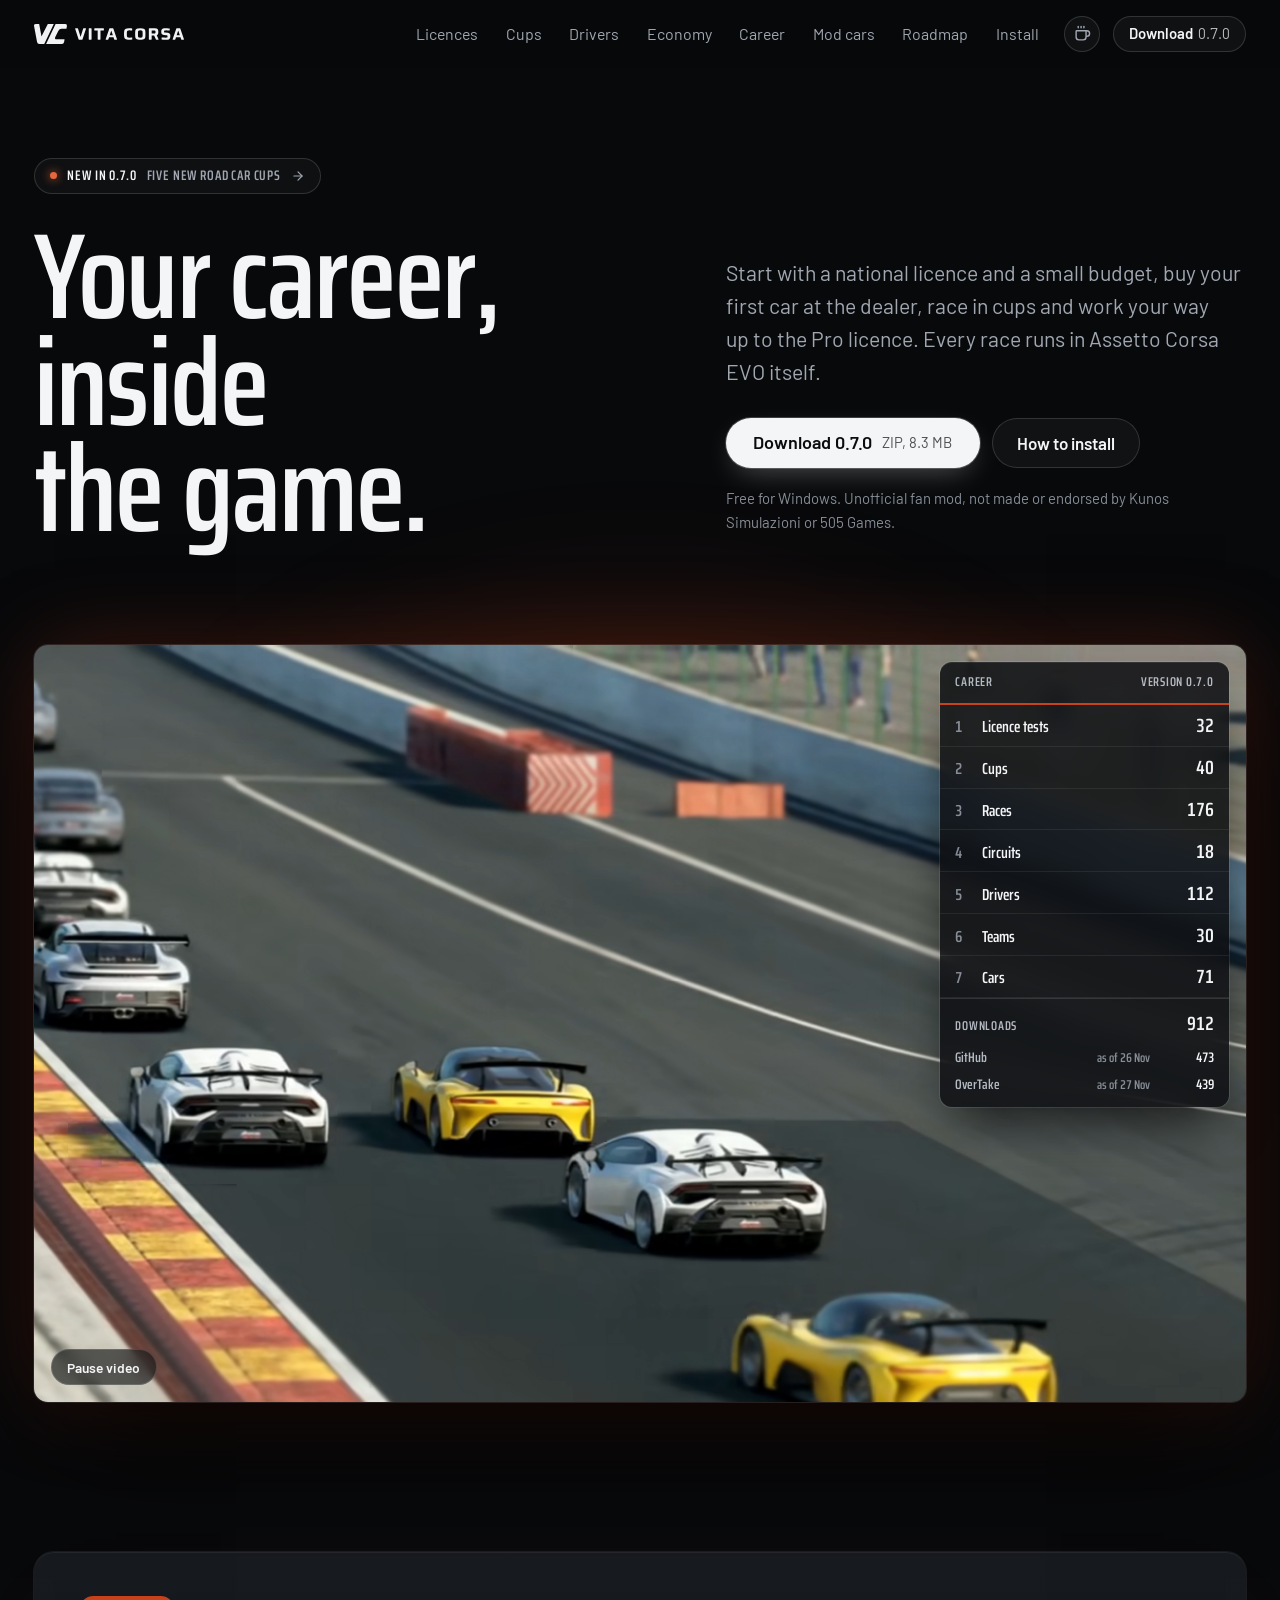
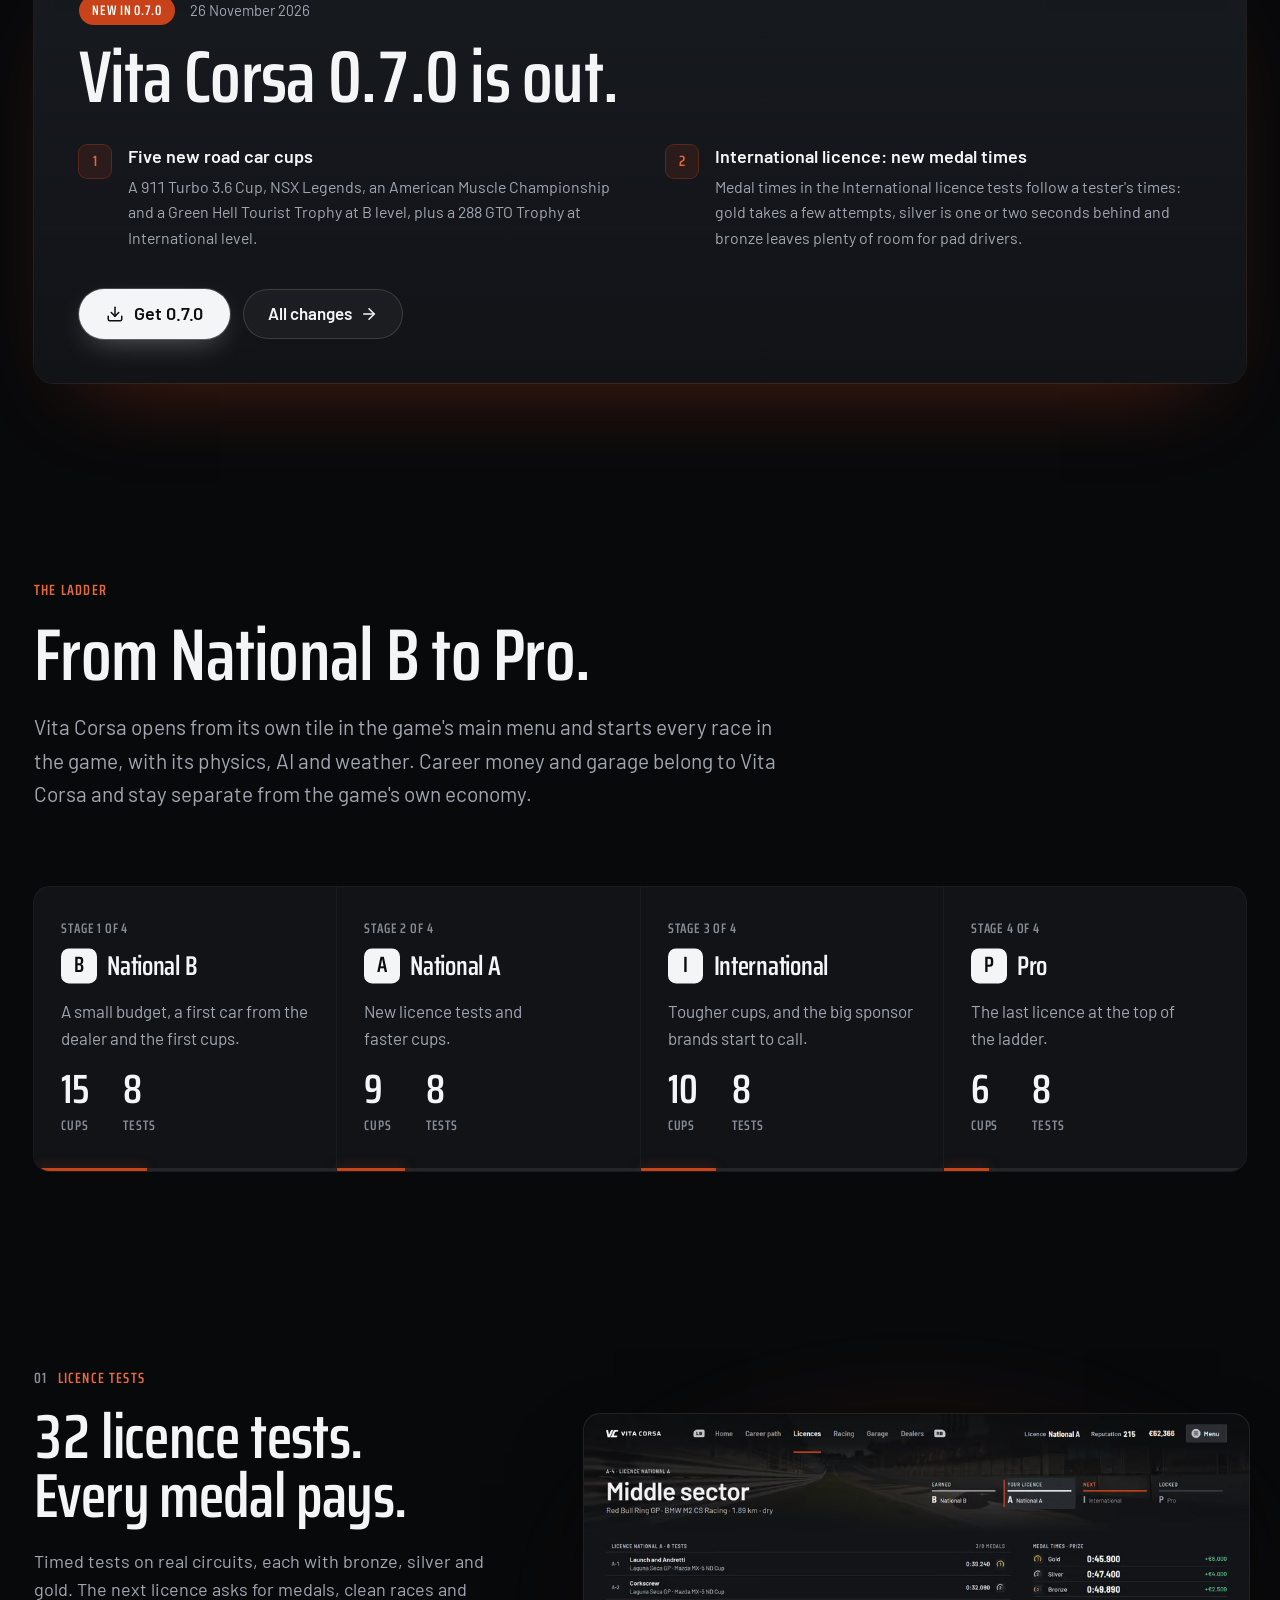
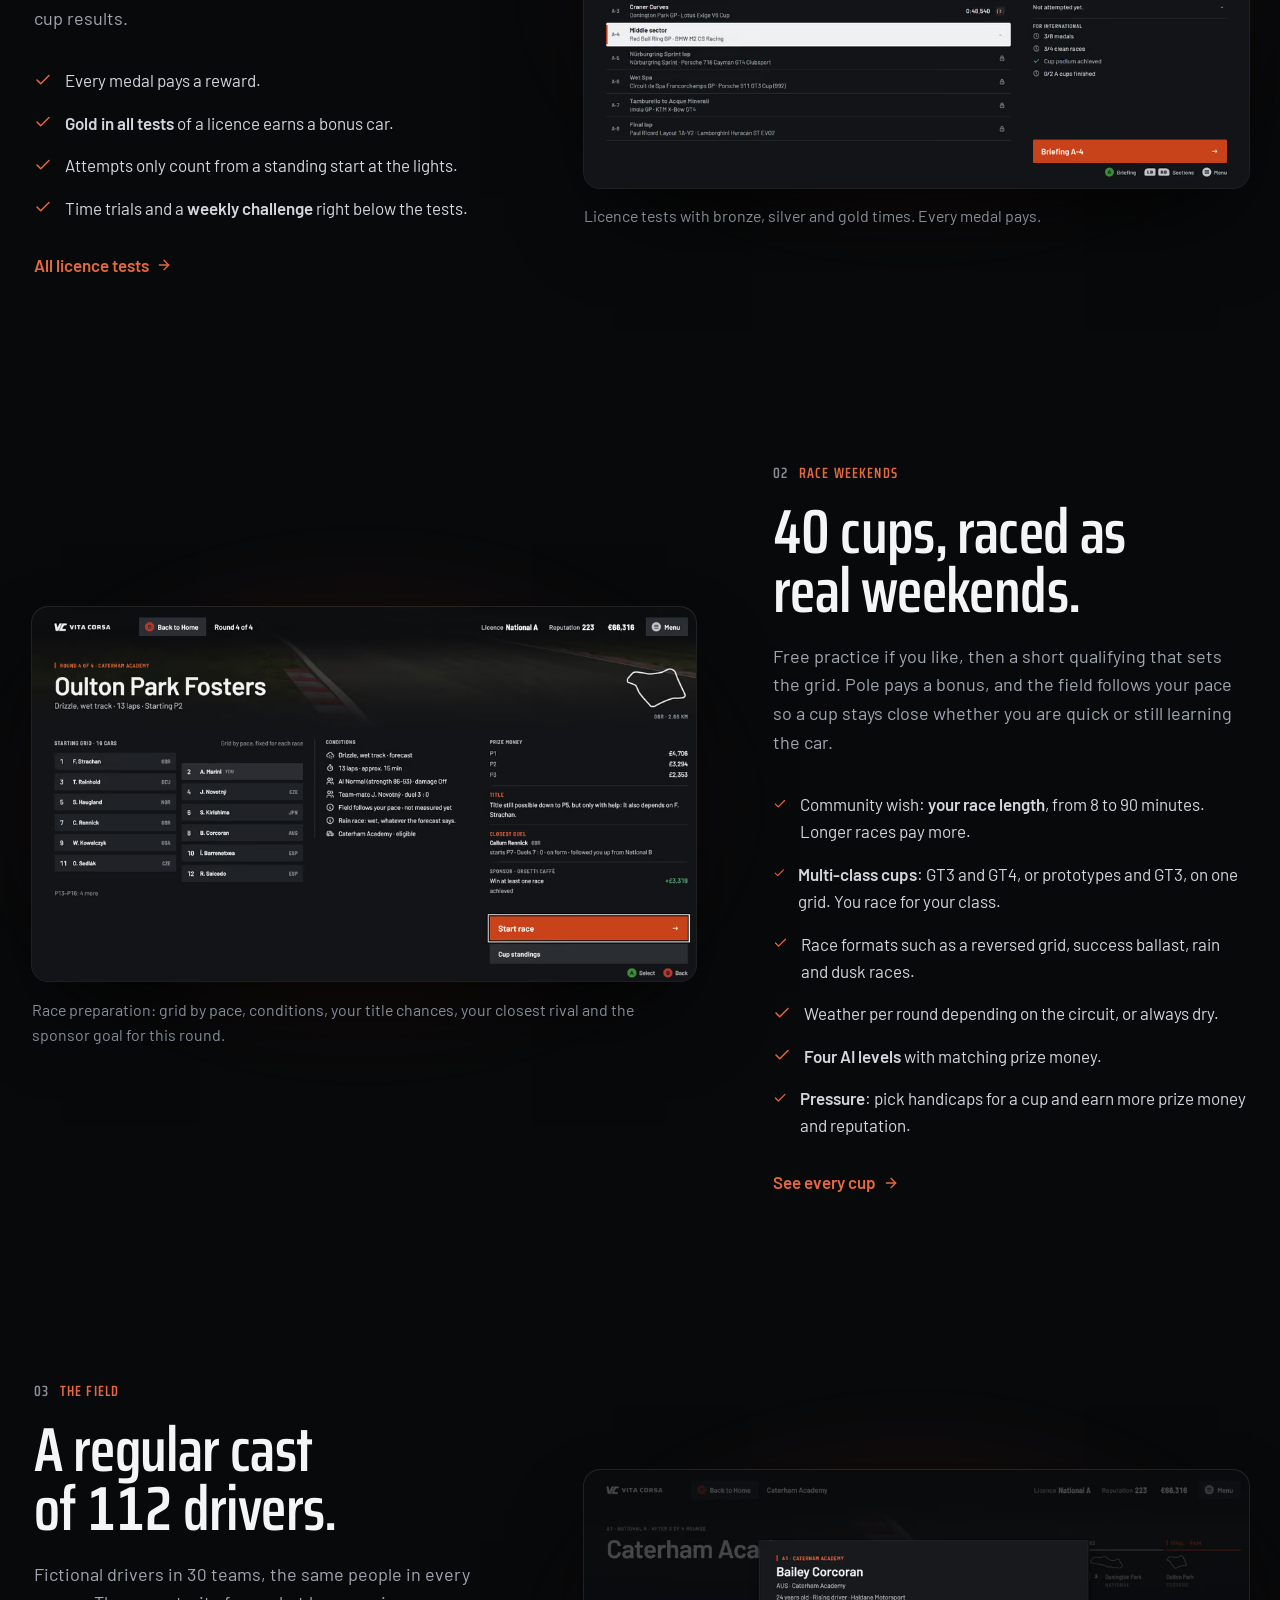
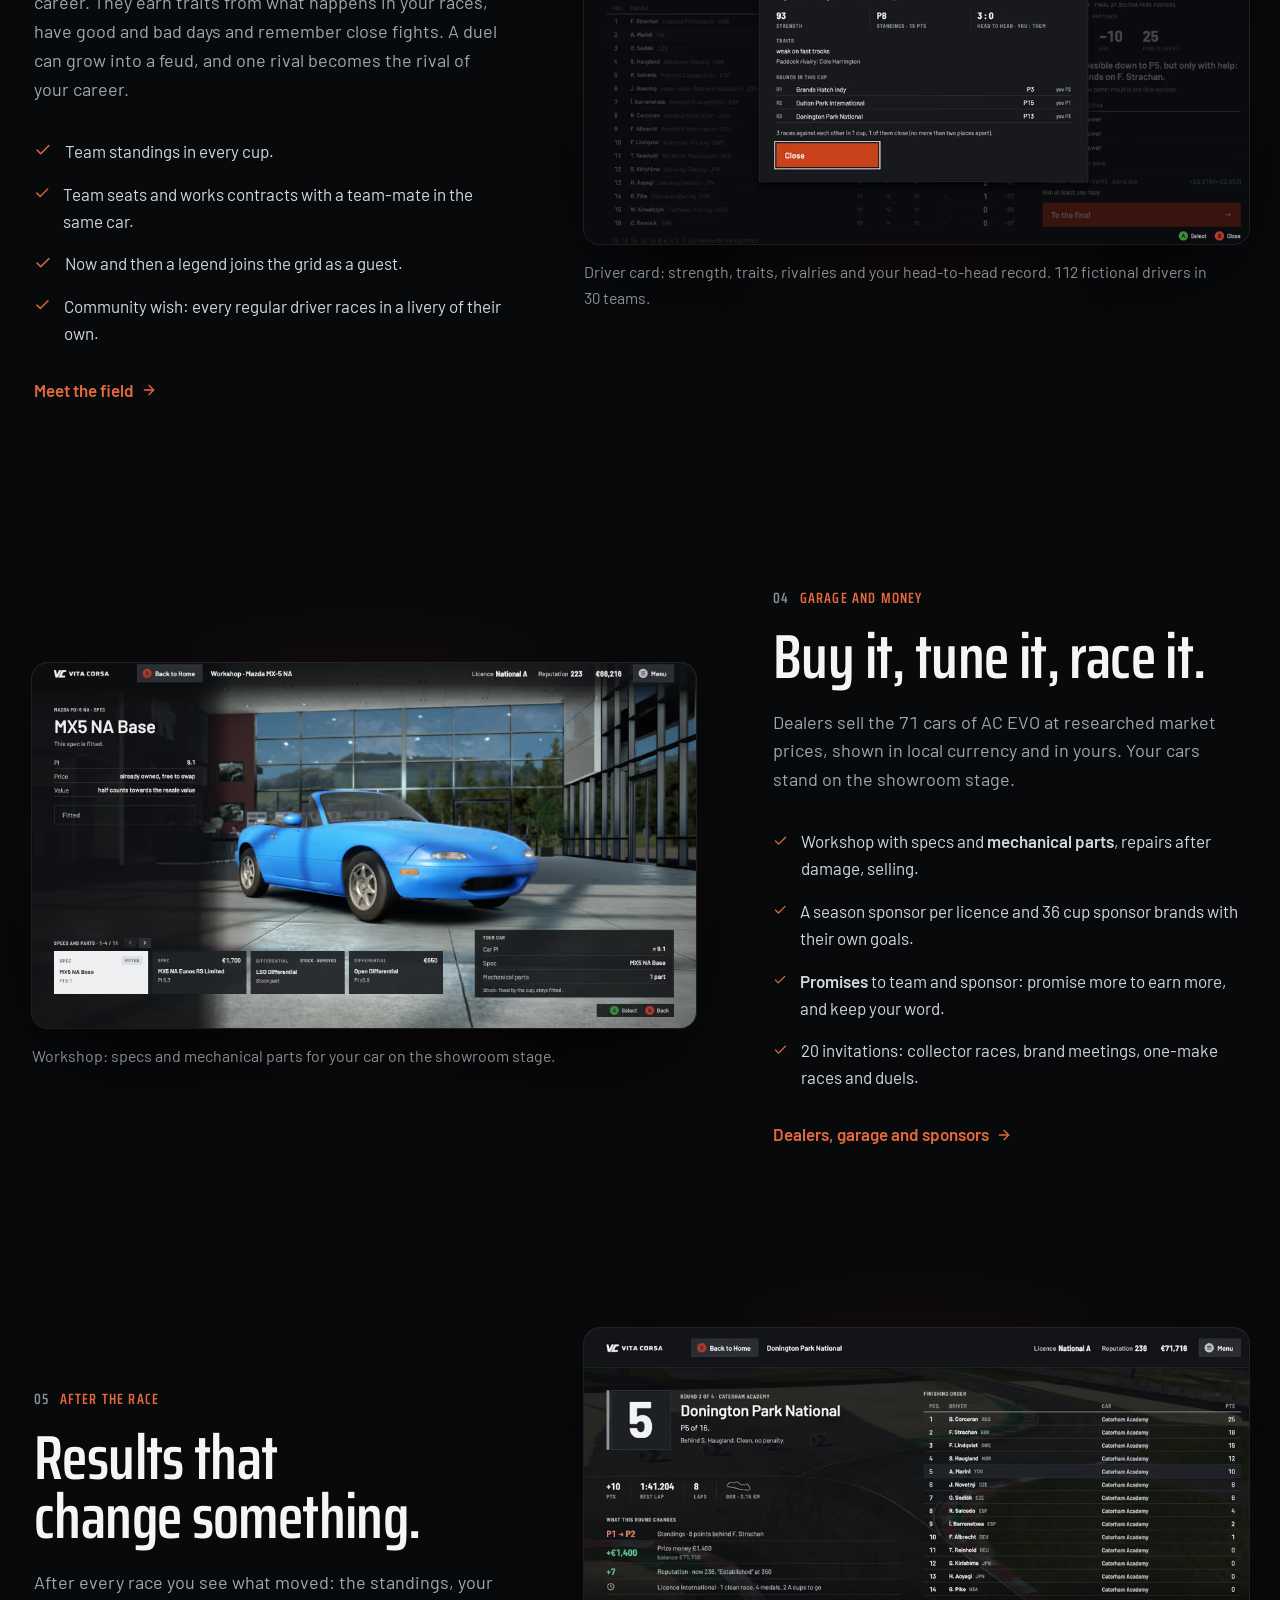
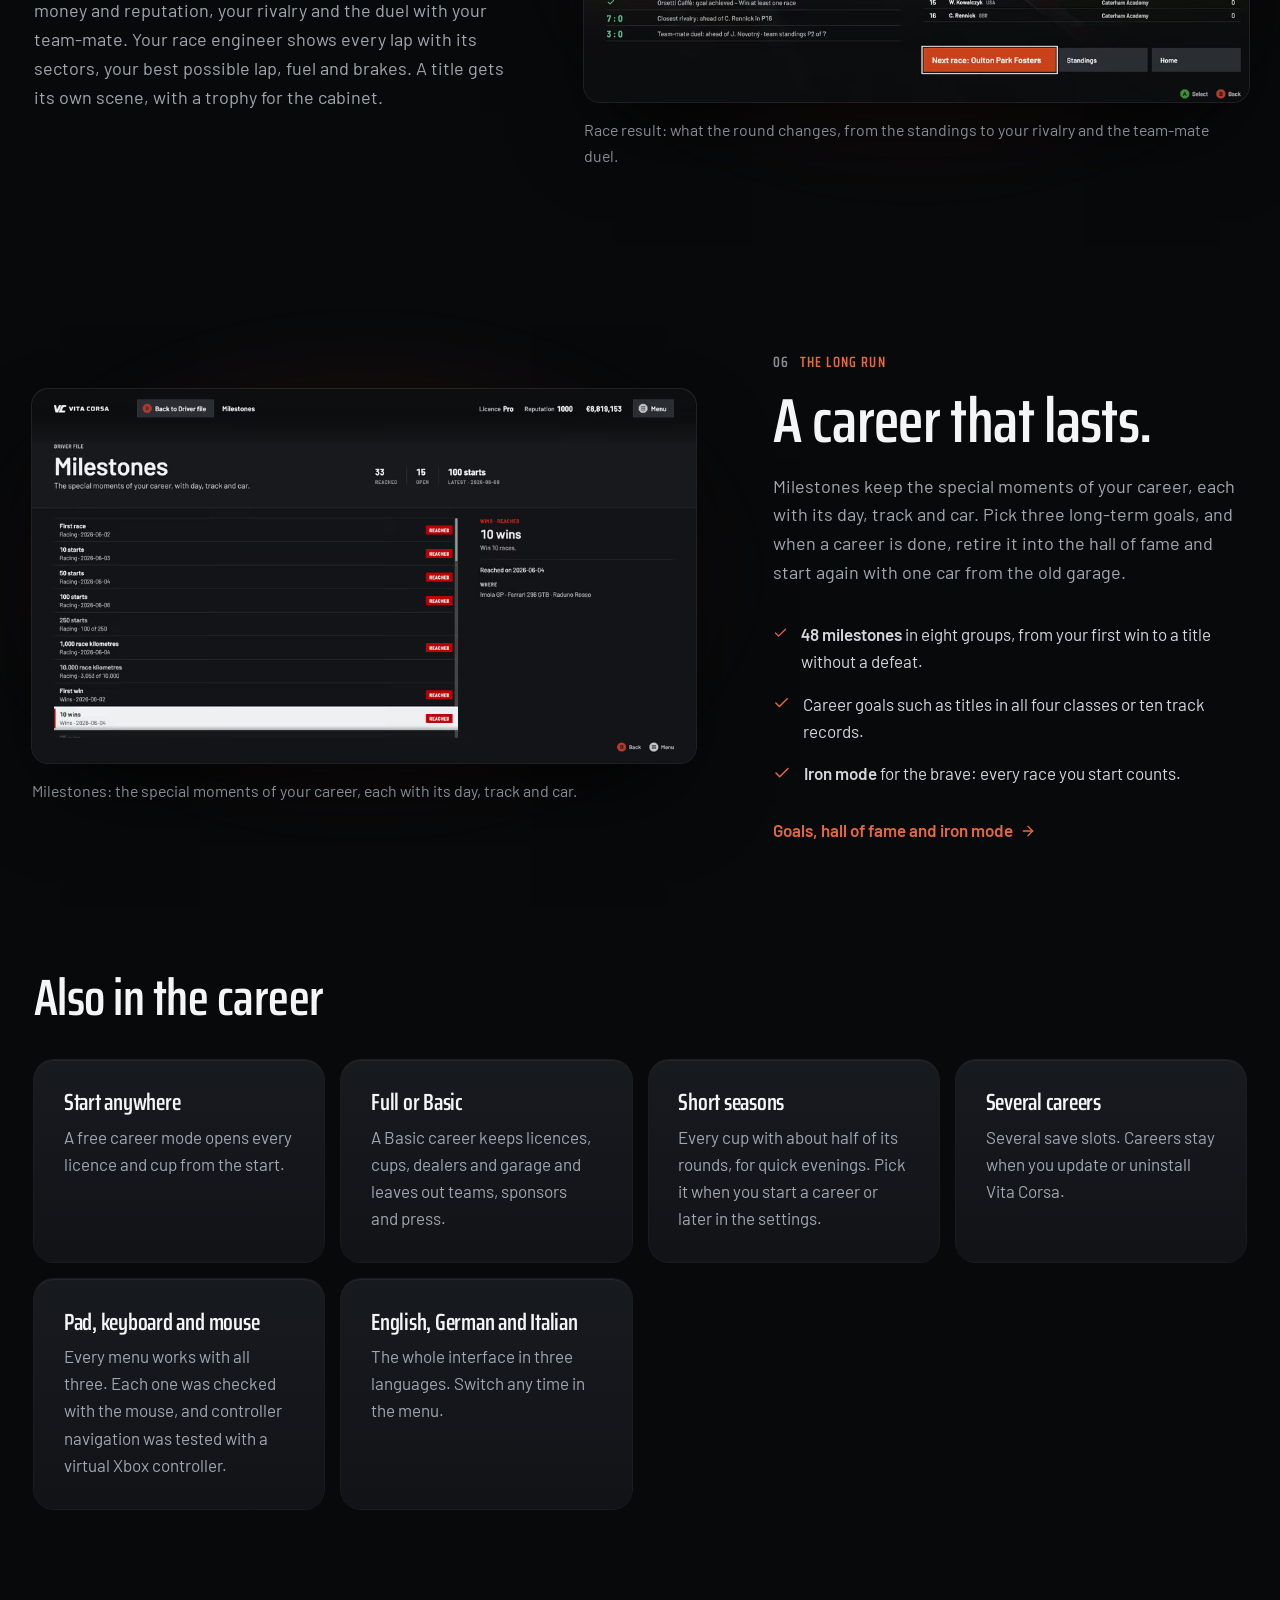
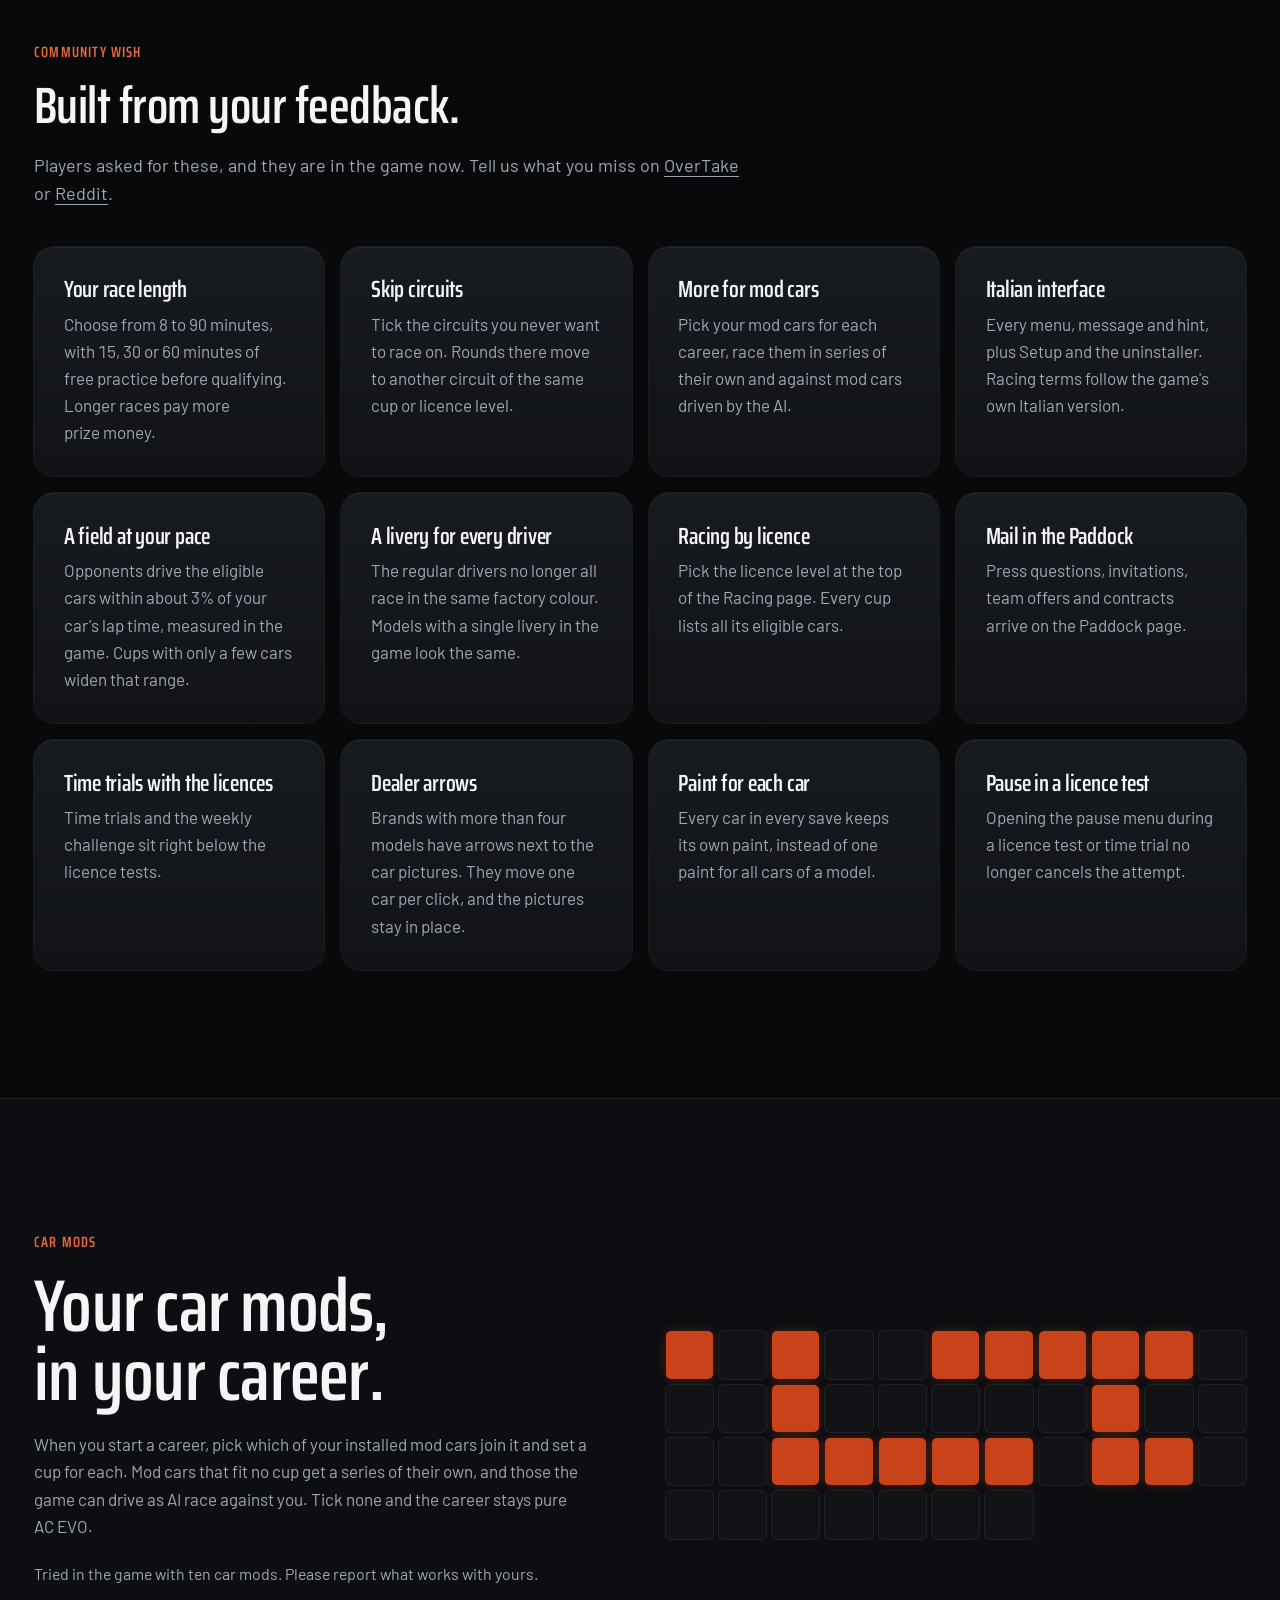
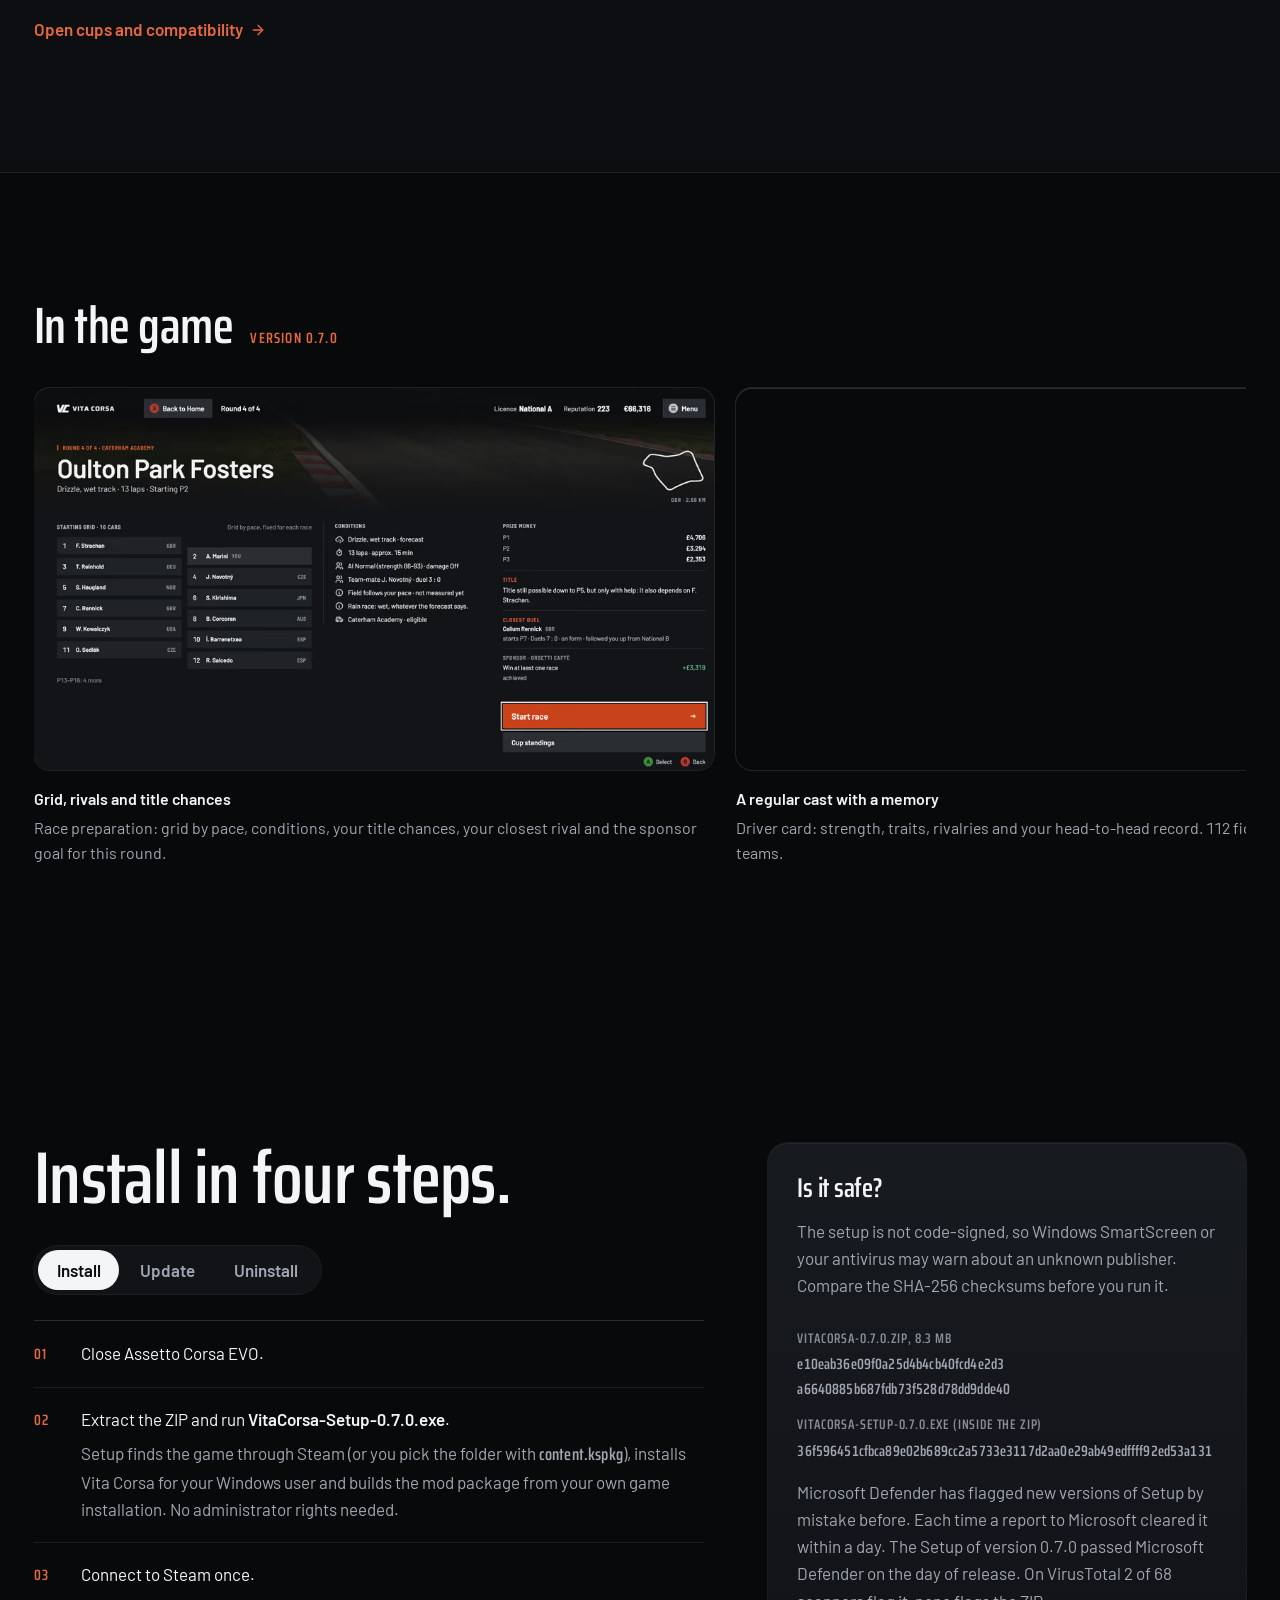
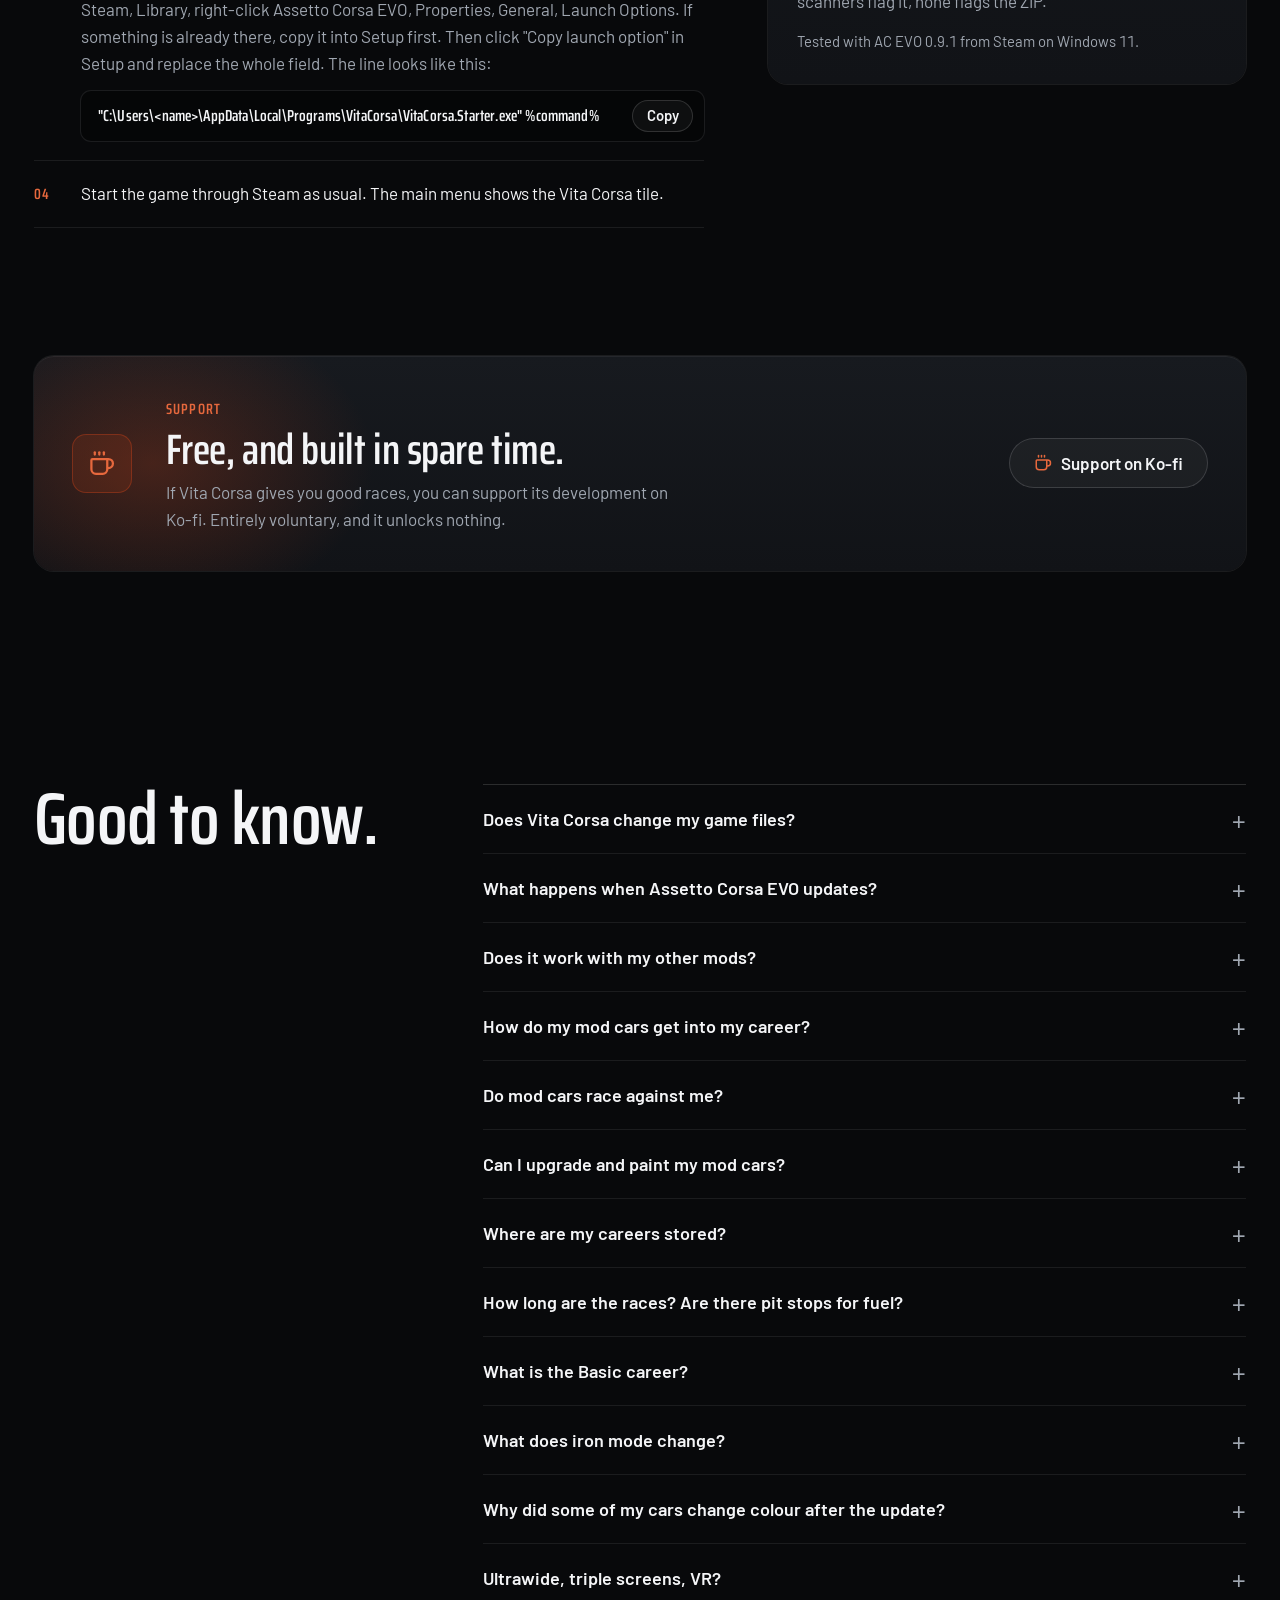
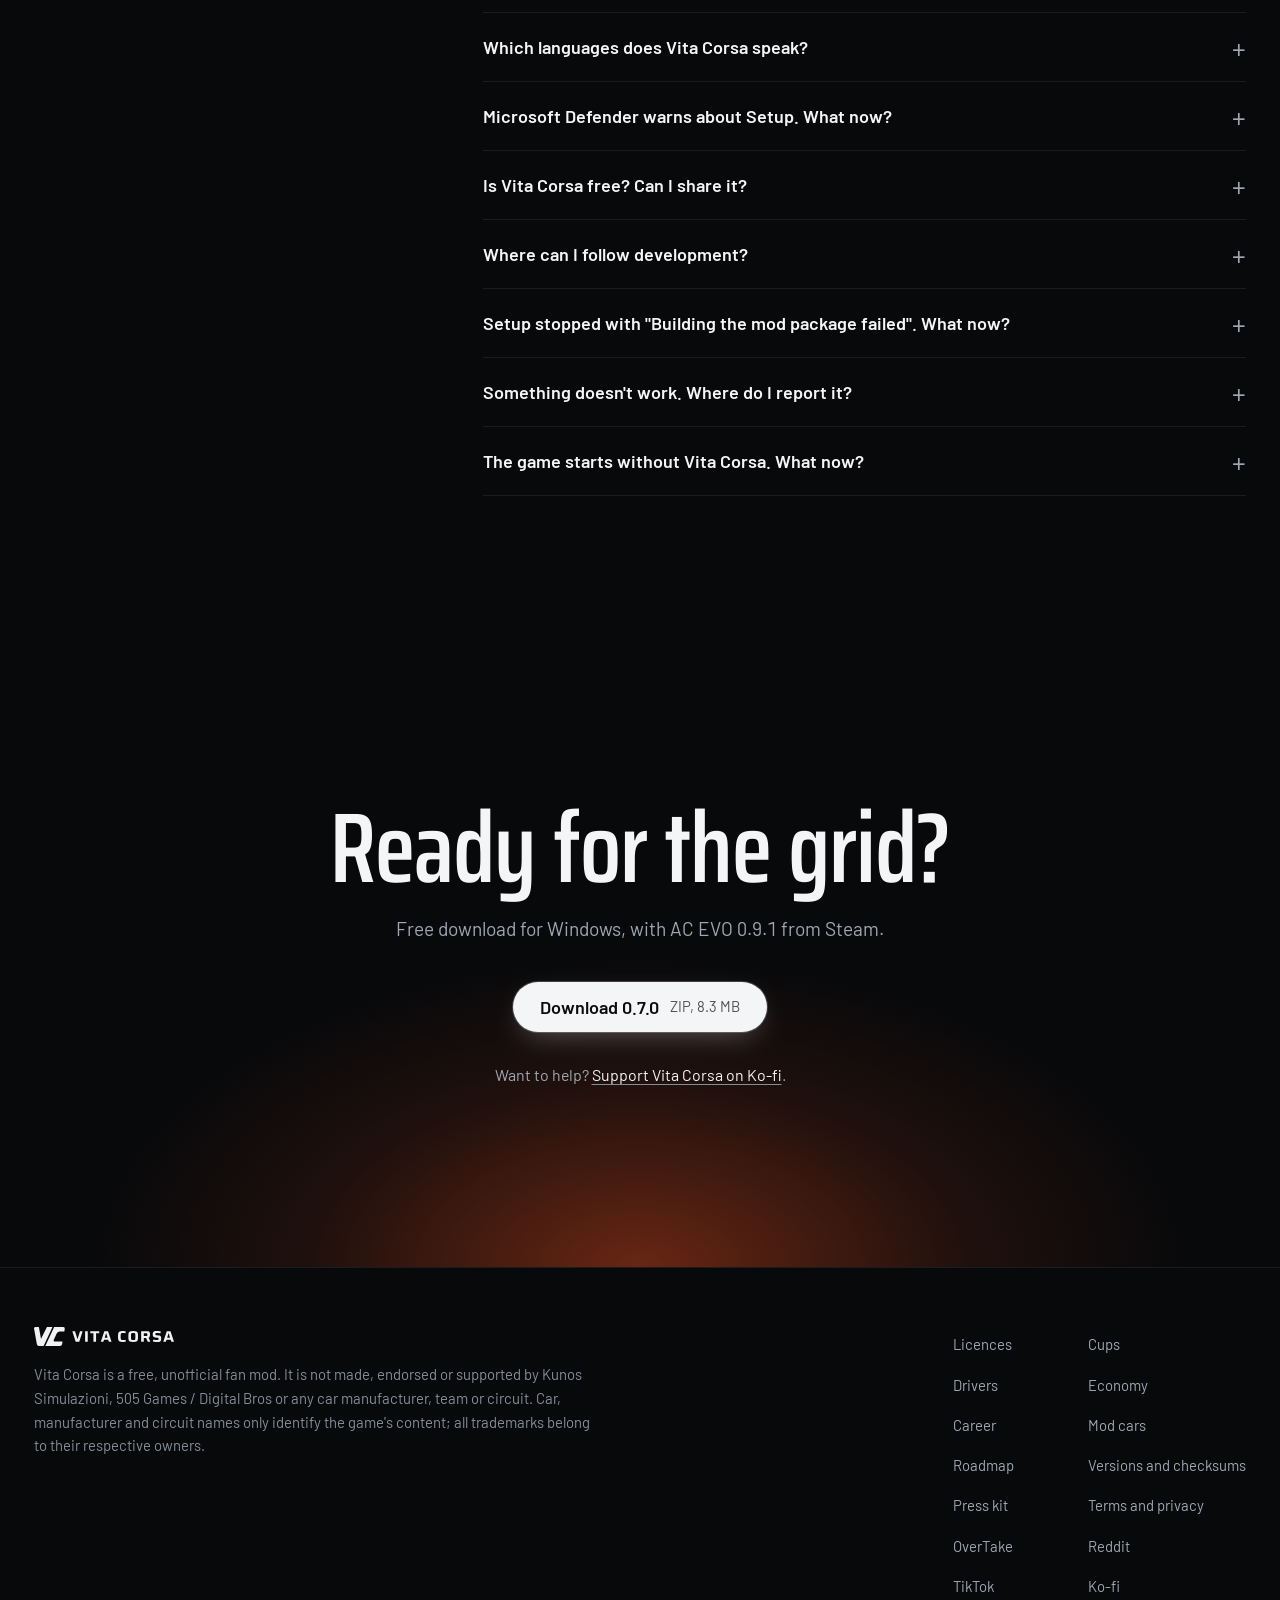
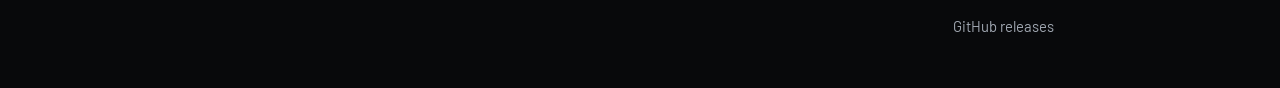
==== commit 40cbe65b: "docs: update website and roadmap (2026-11-26) Co-Authored-By: Claude Opus 5.5 <noreply@anthropic.com" ====
--- a/index.html
+++ b/index.html
@@ -1 +1 @@
-<!DOCTYPE html><html lang="en" class="vc"> <head><meta charset="utf-8"><meta name="viewport" content="width=device-width, initial-scale=1"><title>Vita Corsa · Career mod for Assetto Corsa EVO</title><meta name="description" content="Vita Corsa is a free, unofficial career mode for Assetto Corsa EVO: licences, licence tests, cups, dealers, garage and sponsors, right in the game's main menu."><meta name="theme-color" content="#121417"><meta name="color-scheme" content="dark"><link rel="canonical" href="https://vitacorsa.github.io/"><meta property="og:type" content="website"><meta property="og:site_name" content="Vita Corsa"><meta property="og:title" content="Vita Corsa · Career mod for Assetto Corsa EVO"><meta property="og:description" content="Vita Corsa is a free, unofficial career mode for Assetto Corsa EVO: licences, licence tests, cups, dealers, garage and sponsors, right in the game's main menu."><meta property="og:url" content="https://vitacorsa.github.io/"><meta property="og:image" content="https://vitacorsa.github.io/teilen/start.png"><meta property="og:image:width" content="1200"><meta property="og:image:height" content="630"><meta property="og:image:alt" content="Vita Corsa · Career mod for Assetto Corsa EVO"><meta name="twitter:card" content="summary_large_image"><link rel="icon" href="data:image/svg+xml,%3csvg%20xmlns='http://www.w3.org/2000/svg'%20viewBox='0%200%20298.60%20177.10'%20width='298.60'%20height='177.10'%20role='img'%20aria-labelledby='titel'%3e%3ctitle%20id='titel'%3eVita%20Corsa%20Signet,%20Kleinfassung%3c/title%3e%3cg%20id='signet'%20fill='%23121417'%3e%3cpath%20id='signet-v'%20d='M0.45%2016.66L26.86%20160.44Q29.92%20177.10%2047.63%20177.10L90.64%20177.10L175.00%200.00L122.31%200.00L68.08%20107.12Q67.10%20109.04%2066.44%20109.05Q65.78%20109.06%2065.43%20107.15L45.75%200.00L15.10%200.00Q6.25%200.00%202.58%204.17Q-1.08%208.33%200.45%2016.66Z'/%3e%3cpath%20id='signet-c'%20d='M197.77%200.00L113.41%20177.10L252.32%20177.10Q270.03%20177.10%20273.15%20159.39L276.90%20138.14Q277.34%20135.61%20274.81%20135.61L206.10%20135.61Q195.98%20135.61%20193.23%20130.76Q190.47%20125.91%20195.09%20116.22L221.45%2060.88Q230.69%2041.49%20250.93%2041.49L291.41%2041.49Q293.94%2041.49%20294.38%2038.96L298.13%2017.71Q301.25%200.00%20283.54%200.00Z'/%3e%3c/g%3e%3c/svg%3e" media="(prefers-color-scheme: light)"><link rel="icon" href="data:image/svg+xml,%3csvg%20xmlns='http://www.w3.org/2000/svg'%20viewBox='0%200%20298.60%20177.10'%20width='298.60'%20height='177.10'%20role='img'%20aria-labelledby='titel'%3e%3ctitle%20id='titel'%3eVita%20Corsa%20Signet,%20Kleinfassung%3c/title%3e%3cg%20id='signet'%20fill='%23F1F2F3'%3e%3cpath%20id='signet-v'%20d='M0.45%2016.66L26.86%20160.44Q29.92%20177.10%2047.63%20177.10L90.64%20177.10L175.00%200.00L122.31%200.00L68.08%20107.12Q67.10%20109.04%2066.44%20109.05Q65.78%20109.06%2065.43%20107.15L45.75%200.00L15.10%200.00Q6.25%200.00%202.58%204.17Q-1.08%208.33%200.45%2016.66Z'/%3e%3cpath%20id='signet-c'%20d='M197.77%200.00L113.41%20177.10L252.32%20177.10Q270.03%20177.10%20273.15%20159.39L276.90%20138.14Q277.34%20135.61%20274.81%20135.61L206.10%20135.61Q195.98%20135.61%20193.23%20130.76Q190.47%20125.91%20195.09%20116.22L221.45%2060.88Q230.69%2041.49%20250.93%2041.49L291.41%2041.49Q293.94%2041.49%20294.38%2038.96L298.13%2017.71Q301.25%200.00%20283.54%200.00Z'/%3e%3c/g%3e%3c/svg%3e" media="(prefers-color-scheme: dark)"><!-- Vorladen nur, was der Hero braucht (Saira, Barlow 400); die Ersatzschrift hat abgestimmte Maße (kein Springen) --><style>@font-face{font-family:Saira-022eff54fd130b6c;src:url("/_astro/fonts/645204fef8bec149.woff2") format("woff2");font-display:optional;unicode-range:U+20-7e, U+a0-ff, U+2010-2027, U+2030-203a, U+20ac, U+2122, U+2190-2193, U+2212;font-weight:620;font-style:normal;font-stretch:70%;}@font-face{font-family:Saira-022eff54fd130b6c;src:url("/_astro/fonts/5af8b186f16e7444.woff2") format("woff2");font-display:optional;unicode-range:U+100-17f;font-weight:620;font-style:normal;font-stretch:70%;}@font-face{font-family:"Saira-022eff54fd130b6c fallback: Arial";src:local("Arial Bold"),local("Arial-BoldMT");font-display:swap;font-weight:620;font-style:normal;size-adjust:76.0429%;ascent-override:149.2578%;descent-override:57.7305%;line-gap-override:0%;}:root{--schrift-saira:Saira-022eff54fd130b6c,"Saira-022eff54fd130b6c fallback: Arial",sans-serif;}</style> <link rel="preload" href="/_astro/fonts/645204fef8bec149.woff2" as="font" type="font/woff2" crossorigin><style>@font-face{font-family:Barlow-b5a63c2d7d5902aa;src:url("/_astro/fonts/40c164e5bf5017ab.woff2") format("woff2");font-display:optional;unicode-range:U+20-7e, U+a0-ff, U+2010-2027, U+2030-203a, U+20ac, U+2122, U+2190-2193, U+2212;font-weight:400;font-style:normal;}@font-face{font-family:Barlow-b5a63c2d7d5902aa;src:url("/_astro/fonts/9de6077158dc6e78.woff2") format("woff2");font-display:optional;unicode-range:U+100-17f;font-weight:400;font-style:normal;}@font-face{font-family:Barlow-b5a63c2d7d5902aa;src:url("/_astro/fonts/3ee02180d3c2185c.woff2") format("woff2");font-display:optional;unicode-range:U+20-7e, U+a0-ff, U+2010-2027, U+2030-203a, U+20ac, U+2122, U+2190-2193, U+2212;font-weight:600;font-style:normal;}@font-face{font-family:Barlow-b5a63c2d7d5902aa;src:url("/_astro/fonts/8a4772d2bec82686.woff2") format("woff2");font-display:optional;unicode-range:U+100-17f;font-weight:600;font-style:normal;}@font-face{font-family:"Barlow-b5a63c2d7d5902aa fallback: Arial";src:local("Arial");font-display:swap;font-weight:400;font-style:normal;size-adjust:96.68%;ascent-override:103.4341%;descent-override:20.6868%;line-gap-override:0%;}@font-face{font-family:"Barlow-b5a63c2d7d5902aa fallback: Arial";src:local("Arial Bold"),local("Arial-BoldMT");font-display:swap;font-weight:600;font-style:normal;size-adjust:96.68%;ascent-override:103.4341%;descent-override:20.6868%;line-gap-override:0%;}:root{--schrift-barlow:Barlow-b5a63c2d7d5902aa,"Barlow-b5a63c2d7d5902aa fallback: Arial",sans-serif;}</style> <link rel="preload" href="/_astro/fonts/40c164e5bf5017ab.woff2" as="font" type="font/woff2" crossorigin><link rel="preload" href="/_astro/fonts/3ee02180d3c2185c.woff2" as="font" type="font/woff2" crossorigin><script type="application/ld+json">{"@context":"https://schema.org","@type":"SoftwareApplication","name":"Vita Corsa","description":"Free, unofficial career mod for Assetto Corsa EVO.","applicationCategory":"GameApplication","applicationSubCategory":"Game mod","operatingSystem":"Windows","softwareVersion":"0.7.0","datePublished":"2026-11-26","downloadUrl":"https://github.com/vitacorsa/vitacorsa.github.io/releases/download/v0.7.0/VitaCorsa-0.7.0.zip","fileSize":"8.3 MB","url":"https://vitacorsa.github.io/","image":"https://vitacorsa.github.io/teilen/start.png","isAccessibleForFree":true,"offers":{"@type":"Offer","price":"0","priceCurrency":"EUR"}}</script><link rel="stylesheet" href="/_astro/Basis.CUrP5J2s.css"></head> <body> <a class="springen" href="#inhalt">Skip to content</a> <header class="kopf"> <a class="kopf-logo" href="/" aria-label="Vita Corsa home"><img src="/_astro/vita-corsa_logo-horizontal_hell.Br6Usjna.svg" alt="Vita Corsa" width="150" height="20"></a> <nav class="kopf-nav" aria-label="Main"> <ul role="list"> <li><a href="/licences.html">Licences</a></li><li><a href="/cups.html">Cups</a></li><li><a href="/drivers.html">Drivers</a></li><li><a href="/economy.html">Economy</a></li><li><a href="/career.html">Career</a></li><li><a href="/mod-cars.html">Mod cars</a></li><li><a href="/roadmap.html">Roadmap</a></li><li><a href="/#install">Install</a></li> </ul> </nav> <details class="kopf-menue"> <summary>Menu</summary> <ul role="list"> <li><a href="/licences.html">Licences</a></li><li><a href="/cups.html">Cups</a></li><li><a href="/drivers.html">Drivers</a></li><li><a href="/economy.html">Economy</a></li><li><a href="/career.html">Career</a></li><li><a href="/mod-cars.html">Mod cars</a></li><li><a href="/roadmap.html">Roadmap</a></li><li><a href="/#install">Install</a></li> <li class="kopf-menue-kofi"><a href="https://ko-fi.com/filthyjoker"><svg xmlns="http://www.w3.org/2000/svg" width="24" height="24" viewBox="0 0 24 24" fill="none" stroke="currentColor" stroke-width="2" stroke-linecap="round" stroke-linejoin="round" class="lucide lucide-coffee" aria-hidden="true"> <path d="M10 2v2"></path><path d="M14 2v2"></path><path d="M16 8a1 1 0 0 1 1 1v8a4 4 0 0 1-4 4H7a4 4 0 0 1-4-4V9a1 1 0 0 1 1-1h14a4 4 0 1 1 0 8h-1"></path><path d="M6 2v2"></path>  </svg>Support on Ko-fi</a></li> </ul> </details> <a class="kopf-kofi" href="https://ko-fi.com/filthyjoker" aria-label="Support Vita Corsa on Ko-fi" title="Support on Ko-fi"><svg xmlns="http://www.w3.org/2000/svg" width="24" height="24" viewBox="0 0 24 24" fill="none" stroke="currentColor" stroke-width="2" stroke-linecap="round" stroke-linejoin="round" class="lucide lucide-coffee" aria-hidden="true"> <path d="M10 2v2"></path><path d="M14 2v2"></path><path d="M16 8a1 1 0 0 1 1 1v8a4 4 0 0 1-4 4H7a4 4 0 0 1-4-4V9a1 1 0 0 1 1-1h14a4 4 0 1 1 0 8h-1"></path><path d="M6 2v2"></path>  </svg></a> <a class="kopf-laden" href="https://github.com/vitacorsa/vitacorsa.github.io/releases/download/v0.7.0/VitaCorsa-0.7.0.zip">Download <span>0.7.0</span></a> </header> <main id="inhalt">  <section class="held" aria-labelledby="held-titel"> <div class="held-text"> <a class="ueberzeile" href="#new"><span class="punkt" aria-hidden="true"></span><span class="ueberzeile-tag">New in 0.7.0</span><span class="ueberzeile-text">Five new road car cups</span><svg xmlns="http://www.w3.org/2000/svg" width="24" height="24" viewBox="0 0 24 24" fill="none" stroke="currentColor" stroke-width="2" stroke-linecap="round" stroke-linejoin="round" class="lucide lucide-arrow-right" aria-hidden="true"> <path d="M5 12h14"></path><path d="m12 5 7 7-7 7"></path>  </svg></a> <h1 id="held-titel">Your career, inside the game.</h1> <div class="held-seite"> <p class="held-satz">Start with a national licence and a small budget, buy your first car at the dealer, race in cups and work your way up to the Pro licence. Every race runs in Assetto Corsa EVO itself.</p> <div class="held-aktion"> <a class="knopf" href="https://github.com/vitacorsa/vitacorsa.github.io/releases/download/v0.7.0/VitaCorsa-0.7.0.zip">Download 0.7.0<small>ZIP, 8.3 MB</small></a> <a class="knopf-zweit" href="#install">How to install</a> </div> <p class="held-fein">Free for Windows. <span>Unofficial fan mod, not made or endorsed by Kunos Simulazioni or 505 Games.</span></p> </div> </div> <div class="held-buehne"> <div class="held-fenster"> <div class="clip held-clip" data-clip> <picture> <source type="image/avif" srcset="/medien/rennen-mix-24e87fab32-poster-1920.avif 1920w, /medien/rennen-mix-24e87fab32-poster-1280.avif 1280w, /medien/rennen-mix-24e87fab32-poster-960.avif 960w, /medien/rennen-mix-24e87fab32-poster-640.avif 640w" sizes="(min-width: 85rem) 80rem, calc(100vw - 2.5rem)"> <source type="image/webp" srcset="/medien/rennen-mix-24e87fab32-poster-1920.webp 1920w, /medien/rennen-mix-24e87fab32-poster-1280.webp 1280w, /medien/rennen-mix-24e87fab32-poster-960.webp 960w, /medien/rennen-mix-24e87fab32-poster-640.webp 640w" sizes="(min-width: 85rem) 80rem, calc(100vw - 2.5rem)"> <img src="/medien/rennen-mix-24e87fab32-poster-1280.webp" alt="" width="1920" height="1080" fetchpriority="high" loading="eager" decoding="async"> </picture> <video muted loop playsinline preload="none" aria-label="Close racing in Assetto Corsa EVO, from road cars and touring cars to GT3 and prototypes" tabindex="-1"> <source src="/medien/rennen-mix-24e87fab32-1920.webm" type="video/webm; codecs=&quot;av01.0.08M.08&quot;" media="(min-width: 1281px)"> <source src="/medien/rennen-mix-24e87fab32-1920.mp4" type="video/mp4" media="(min-width: 1281px)"> <source src="/medien/rennen-mix-24e87fab32-1280.webm" type="video/webm; codecs=&quot;av01.0.08M.08&quot;"> <source src="/medien/rennen-mix-24e87fab32-1280.mp4" type="video/mp4"> </video> <button class="clip-knopf" type="button" aria-pressed="false" hidden> <span class="clip-pause">Pause video</span><span class="clip-weiter">Play video</span> </button> </div><script type="module">var e=matchMedia(`(prefers-reduced-motion: reduce)`),t=navigator.connection?.saveData===!0;for(let n of document.querySelectorAll(`[data-clip]`)){let r=n.querySelector(`video`),i=n.querySelector(`.clip-knopf`),a=e=>{i.setAttribute(`aria-pressed`,String(!e)),n.toggleAttribute(`data-angehalten`,!e)},o=()=>{e.matches||t||r.play().then(()=>{n.setAttribute(`data-laeuft`,``),i.hidden=!1,a(!0)},()=>{})};i.addEventListener(`click`,()=>{r.paused?o():(r.pause(),a(!1))}),e.addEventListener(`change`,()=>e.matches?(r.pause(),a(!1)):o()),document.readyState===`complete`?o():addEventListener(`load`,o,{once:!0})}</script> <div class="turm" role="group" aria-labelledby="turm-titel"> <p id="turm-titel" class="turm-kopf"><span>Career</span><span>Version 0.7.0</span></p> <ol role="list"> <li><span class="turm-pos">1</span><span class="turm-name">Licence tests</span><span class="turm-wert">32</span></li><li><span class="turm-pos">2</span><span class="turm-name">Cups</span><span class="turm-wert">40</span></li><li><span class="turm-pos">3</span><span class="turm-name">Races</span><span class="turm-wert">176</span></li><li><span class="turm-pos">4</span><span class="turm-name">Circuits</span><span class="turm-wert">18</span></li><li><span class="turm-pos">5</span><span class="turm-name">Drivers</span><span class="turm-wert">112</span></li><li><span class="turm-pos">6</span><span class="turm-name">Teams</span><span class="turm-wert">30</span></li><li><span class="turm-pos">7</span><span class="turm-name">Cars</span><span class="turm-wert">71</span></li> </ol> <div class="turm-fuss"> <p class="turm-fuss-kopf"><span>Downloads</span><span>866</span></p> <ul role="list"> <li><span>GitHub</span><span class="turm-stand">as of 26 Nov</span><span class="turm-fuss-wert">473</span></li><li><span>OverTake</span><span class="turm-stand">as of 22 Nov</span><span class="turm-fuss-wert">393</span></li> </ul> </div> </div> </div> </div> </section> <section id="new" class="neuheit" aria-labelledby="neuheit-titel"> <article class="neuheit-karte reveal"> <div class="neuheit-text"> <p class="neuheit-kopf"><span class="neuheit-tag">New in 0.7.0</span><time datetime="2026-11-26">26 November 2026</time></p> <h2 id="neuheit-titel">Vita Corsa 0.7.0 is out.</h2> <ol class="neuheit-punkte" role="list"> <li><h3>Five new road car cups</h3><p>A 911 Turbo 3.6 Cup, NSX Legends, an American Muscle Championship and a Green Hell Tourist Trophy at B level, plus a 288 GTO Trophy at International level.</p></li><li><h3>International licence: new medal times</h3><p>Medal times in the International licence tests follow a tester's times: gold takes a few attempts, silver is one or two seconds behind and bronze leaves plenty of room for pad drivers.</p></li> </ol> <div class="neuheit-aktion"> <a class="knopf" href="https://github.com/vitacorsa/vitacorsa.github.io/releases/download/v0.7.0/VitaCorsa-0.7.0.zip"><svg xmlns="http://www.w3.org/2000/svg" width="24" height="24" viewBox="0 0 24 24" fill="none" stroke="currentColor" stroke-width="2" stroke-linecap="round" stroke-linejoin="round" class="lucide lucide-download" aria-hidden="true"> <path d="M12 15V3"></path><path d="M21 15v4a2 2 0 0 1-2 2H5a2 2 0 0 1-2-2v-4"></path><path d="m7 10 5 5 5-5"></path>  </svg>Get 0.7.0</a> <a class="knopf-zweit" href="/versions.html#v0-7-0">All changes<svg xmlns="http://www.w3.org/2000/svg" width="24" height="24" viewBox="0 0 24 24" fill="none" stroke="currentColor" stroke-width="2" stroke-linecap="round" stroke-linejoin="round" class="lucide lucide-arrow-right" aria-hidden="true"> <path d="M5 12h14"></path><path d="m12 5 7 7-7 7"></path>  </svg></a> </div> </div>  </article> </section> <section id="leiter" class="leiter" aria-labelledby="leiter-titel"> <div class="leiter-kopf reveal"> <p class="etikett">The ladder</p> <h2 id="leiter-titel">From National B to Pro.</h2> <p>Vita Corsa opens from its own tile in the game's main menu and starts every race in the game, with its physics, AI and weather. Career money and garage belong to Vita Corsa and stay separate from the game's own economy.</p> </div> <ol class="leiter-tafel reveal" role="list"> <li> <span class="leiter-sektor">Stage 1 of 4</span> <h3><span class="leiter-buchstabe" aria-hidden="true">B</span>National B</h3> <p>A small budget, a first car from the dealer and the first cups.</p> <dl> <div><dt>Cups</dt><dd>15</dd></div> <div><dt>Tests</dt><dd>8</dd></div> </dl> <span class="leiter-balken" style="--anteil:0.375" aria-hidden="true"></span> </li><li> <span class="leiter-sektor">Stage 2 of 4</span> <h3><span class="leiter-buchstabe" aria-hidden="true">A</span>National A</h3> <p>New licence tests and faster cups.</p> <dl> <div><dt>Cups</dt><dd>9</dd></div> <div><dt>Tests</dt><dd>8</dd></div> </dl> <span class="leiter-balken" style="--anteil:0.225" aria-hidden="true"></span> </li><li> <span class="leiter-sektor">Stage 3 of 4</span> <h3><span class="leiter-buchstabe" aria-hidden="true">I</span>International</h3> <p>Tougher cups, and the big sponsor brands start to call.</p> <dl> <div><dt>Cups</dt><dd>10</dd></div> <div><dt>Tests</dt><dd>8</dd></div> </dl> <span class="leiter-balken" style="--anteil:0.25" aria-hidden="true"></span> </li><li> <span class="leiter-sektor">Stage 4 of 4</span> <h3><span class="leiter-buchstabe" aria-hidden="true">P</span>Pro</h3> <p>The last licence at the top of the ladder.</p> <dl> <div><dt>Cups</dt><dd>6</dd></div> <div><dt>Tests</dt><dd>8</dd></div> </dl> <span class="leiter-balken" style="--anteil:0.15" aria-hidden="true"></span> </li> </ol> </section> <div id="kapitel" class="kapitel-liste"> <section class="kapitel" aria-labelledby="kapitel-lizenzen"> <div class="kapitel-text reveal"> <p class="etikett"><span class="etikett-nr">01</span><span>Licence tests</span></p> <h2 id="kapitel-lizenzen">32 licence tests. Every medal pays.</h2> <p>Timed tests on real circuits, each with bronze, silver and gold. The next licence asks for medals, clean races and cup results.</p> <ul class="punkte"><li><svg xmlns="http://www.w3.org/2000/svg" width="24" height="24" viewBox="0 0 24 24" fill="none" stroke="currentColor" stroke-width="2" stroke-linecap="round" stroke-linejoin="round" class="lucide lucide-check" aria-hidden="true"> <path d="M20 6 9 17l-5-5"></path>  </svg><span>Every medal pays a reward.</span></li><li><svg xmlns="http://www.w3.org/2000/svg" width="24" height="24" viewBox="0 0 24 24" fill="none" stroke="currentColor" stroke-width="2" stroke-linecap="round" stroke-linejoin="round" class="lucide lucide-check" aria-hidden="true"> <path d="M20 6 9 17l-5-5"></path>  </svg><span><b>Gold in all tests</b> of a licence earns a bonus car.</span></li><li><svg xmlns="http://www.w3.org/2000/svg" width="24" height="24" viewBox="0 0 24 24" fill="none" stroke="currentColor" stroke-width="2" stroke-linecap="round" stroke-linejoin="round" class="lucide lucide-check" aria-hidden="true"> <path d="M20 6 9 17l-5-5"></path>  </svg><span>Attempts only count from a standing start at the lights.</span></li><li><svg xmlns="http://www.w3.org/2000/svg" width="24" height="24" viewBox="0 0 24 24" fill="none" stroke="currentColor" stroke-width="2" stroke-linecap="round" stroke-linejoin="round" class="lucide lucide-check" aria-hidden="true"> <path d="M20 6 9 17l-5-5"></path>  </svg><span>Time trials and a <b>weekly challenge</b> right below the tests.</span></li></ul> <a class="kapitel-weiter" href="/licences.html"><span>All licence tests</span><svg xmlns="http://www.w3.org/2000/svg" width="24" height="24" viewBox="0 0 24 24" fill="none" stroke="currentColor" stroke-width="2" stroke-linecap="round" stroke-linejoin="round" class="lucide lucide-arrow-right" aria-hidden="true"> <path d="M5 12h14"></path><path d="m12 5 7 7-7 7"></path>  </svg></a> </div> <figure class="kapitel-bild reveal">  <picture> <source srcset="/_astro/licence-tests.BHrvtRnz_25pepp.avif 640w, /_astro/licence-tests.BHrvtRnz_23WxiP.avif 960w, /_astro/licence-tests.BHrvtRnz_1tLq77.avif 1440w, /_astro/licence-tests.BHrvtRnz_Z2q7qJS.avif 1880w" type="image/avif" sizes="(min-width: 1100px) 60vw, 100vw"><source srcset="/_astro/licence-tests.BHrvtRnz_Z1A5iv3.webp 640w, /_astro/licence-tests.BHrvtRnz_Z1BwYBC.webp 960w, /_astro/licence-tests.BHrvtRnz_ZIm7yy.webp 1440w, /_astro/licence-tests.BHrvtRnz_5jswm.webp 1880w" type="image/webp" sizes="(min-width: 1100px) 60vw, 100vw">  <img src="/_astro/licence-tests.BHrvtRnz_zavhV.webp" srcset="/_astro/licence-tests.BHrvtRnz_Z1A5iv3.webp 640w, /_astro/licence-tests.BHrvtRnz_Z1BwYBC.webp 960w, /_astro/licence-tests.BHrvtRnz_ZIm7yy.webp 1440w, /_astro/licence-tests.BHrvtRnz_5jswm.webp 1880w" sizes="(min-width: 1100px) 60vw, 100vw" alt="Licence tests of the National A licence with medal times, prize money and the requirements for the next licence." loading="lazy" decoding="async" width="1920" height="1080"> </picture> <figcaption>Licence tests with bronze, silver and gold times. Every medal pays.</figcaption> </figure> </section><section class="kapitel" aria-labelledby="kapitel-wochenende"> <div class="kapitel-text reveal"> <p class="etikett"><span class="etikett-nr">02</span><span>Race weekends</span></p> <h2 id="kapitel-wochenende">40 cups, raced as real weekends.</h2> <p>Free practice if you like, then a short qualifying that sets the grid. Pole pays a bonus, and the field follows your pace so a cup stays close whether you are quick or still learning the car.</p> <ul class="punkte"><li><svg xmlns="http://www.w3.org/2000/svg" width="24" height="24" viewBox="0 0 24 24" fill="none" stroke="currentColor" stroke-width="2" stroke-linecap="round" stroke-linejoin="round" class="lucide lucide-check" aria-hidden="true"> <path d="M20 6 9 17l-5-5"></path>  </svg><span>Community wish: <b>your race length</b>, from 8 to 90 minutes. Longer races pay more.</span></li><li><svg xmlns="http://www.w3.org/2000/svg" width="24" height="24" viewBox="0 0 24 24" fill="none" stroke="currentColor" stroke-width="2" stroke-linecap="round" stroke-linejoin="round" class="lucide lucide-check" aria-hidden="true"> <path d="M20 6 9 17l-5-5"></path>  </svg><span><b>Multi-class cups</b>: GT3 and GT4, or prototypes and GT3, on one grid. You race for your class.</span></li><li><svg xmlns="http://www.w3.org/2000/svg" width="24" height="24" viewBox="0 0 24 24" fill="none" stroke="currentColor" stroke-width="2" stroke-linecap="round" stroke-linejoin="round" class="lucide lucide-check" aria-hidden="true"> <path d="M20 6 9 17l-5-5"></path>  </svg><span>Race formats such as a reversed grid, success ballast, rain and dusk races.</span></li><li><svg xmlns="http://www.w3.org/2000/svg" width="24" height="24" viewBox="0 0 24 24" fill="none" stroke="currentColor" stroke-width="2" stroke-linecap="round" stroke-linejoin="round" class="lucide lucide-check" aria-hidden="true"> <path d="M20 6 9 17l-5-5"></path>  </svg><span>Weather per round depending on the circuit, or always dry.</span></li><li><svg xmlns="http://www.w3.org/2000/svg" width="24" height="24" viewBox="0 0 24 24" fill="none" stroke="currentColor" stroke-width="2" stroke-linecap="round" stroke-linejoin="round" class="lucide lucide-check" aria-hidden="true"> <path d="M20 6 9 17l-5-5"></path>  </svg><span><b>Four AI levels</b> with matching prize money.</span></li><li><svg xmlns="http://www.w3.org/2000/svg" width="24" height="24" viewBox="0 0 24 24" fill="none" stroke="currentColor" stroke-width="2" stroke-linecap="round" stroke-linejoin="round" class="lucide lucide-check" aria-hidden="true"> <path d="M20 6 9 17l-5-5"></path>  </svg><span><b>Pressure</b>: pick handicaps for a cup and earn more prize money and reputation.</span></li></ul> <a class="kapitel-weiter" href="/cups.html"><span>See every cup</span><svg xmlns="http://www.w3.org/2000/svg" width="24" height="24" viewBox="0 0 24 24" fill="none" stroke="currentColor" stroke-width="2" stroke-linecap="round" stroke-linejoin="round" class="lucide lucide-arrow-right" aria-hidden="true"> <path d="M5 12h14"></path><path d="m12 5 7 7-7 7"></path>  </svg></a> </div> <figure class="kapitel-bild reveal">  <picture> <source srcset="/_astro/race-preparation.I79BPbiT_1dxWbx.avif 640w, /_astro/race-preparation.I79BPbiT_16O9zF.avif 960w, /_astro/race-preparation.I79BPbiT_Z1yOHv5.avif 1440w, /_astro/race-preparation.I79BPbiT_16USoR.avif 1880w" type="image/avif" sizes="(min-width: 1100px) 60vw, 100vw"><source srcset="/_astro/race-preparation.I79BPbiT_Z29Wg8M.webp 640w, /_astro/race-preparation.I79BPbiT_Z2gG3JE.webp 960w, /_astro/race-preparation.I79BPbiT_gtxln.webp 1440w, /_astro/race-preparation.I79BPbiT_2fwm3O.webp 1880w" type="image/webp" sizes="(min-width: 1100px) 60vw, 100vw">  <img src="/_astro/race-preparation.I79BPbiT_2fwm3O.webp" srcset="/_astro/race-preparation.I79BPbiT_Z29Wg8M.webp 640w, /_astro/race-preparation.I79BPbiT_Z2gG3JE.webp 960w, /_astro/race-preparation.I79BPbiT_gtxln.webp 1440w, /_astro/race-preparation.I79BPbiT_2fwm3O.webp 1880w" sizes="(min-width: 1100px) 60vw, 100vw" alt="Race preparation with the starting grid by pace, the conditions, your title chances, your closest duel and the sponsor goal for this round." loading="lazy" decoding="async" width="1880" height="1057"> </picture> <figcaption>Race preparation: grid by pace, conditions, your title chances, your closest rival and the sponsor goal for this round.</figcaption> </figure> </section><section class="kapitel" aria-labelledby="kapitel-fahrerfeld"> <div class="kapitel-text reveal"> <p class="etikett"><span class="etikett-nr">03</span><span>The field</span></p> <h2 id="kapitel-fahrerfeld">A regular cast of 112 drivers.</h2> <p>Fictional drivers in 30 teams, the same people in every career. They earn traits from what happens in your races, have good and bad days and remember close fights. A duel can grow into a feud, and one rival becomes the rival of your career.</p> <ul class="punkte"><li><svg xmlns="http://www.w3.org/2000/svg" width="24" height="24" viewBox="0 0 24 24" fill="none" stroke="currentColor" stroke-width="2" stroke-linecap="round" stroke-linejoin="round" class="lucide lucide-check" aria-hidden="true"> <path d="M20 6 9 17l-5-5"></path>  </svg><span>Team standings in every cup.</span></li><li><svg xmlns="http://www.w3.org/2000/svg" width="24" height="24" viewBox="0 0 24 24" fill="none" stroke="currentColor" stroke-width="2" stroke-linecap="round" stroke-linejoin="round" class="lucide lucide-check" aria-hidden="true"> <path d="M20 6 9 17l-5-5"></path>  </svg><span>Team seats and works contracts with a team-mate in the same car.</span></li><li><svg xmlns="http://www.w3.org/2000/svg" width="24" height="24" viewBox="0 0 24 24" fill="none" stroke="currentColor" stroke-width="2" stroke-linecap="round" stroke-linejoin="round" class="lucide lucide-check" aria-hidden="true"> <path d="M20 6 9 17l-5-5"></path>  </svg><span>Now and then a legend joins the grid as a guest.</span></li><li><svg xmlns="http://www.w3.org/2000/svg" width="24" height="24" viewBox="0 0 24 24" fill="none" stroke="currentColor" stroke-width="2" stroke-linecap="round" stroke-linejoin="round" class="lucide lucide-check" aria-hidden="true"> <path d="M20 6 9 17l-5-5"></path>  </svg><span>Community wish: every regular driver races in a livery of their own.</span></li></ul> <a class="kapitel-weiter" href="/drivers.html"><span>Meet the field</span><svg xmlns="http://www.w3.org/2000/svg" width="24" height="24" viewBox="0 0 24 24" fill="none" stroke="currentColor" stroke-width="2" stroke-linecap="round" stroke-linejoin="round" class="lucide lucide-arrow-right" aria-hidden="true"> <path d="M5 12h14"></path><path d="m12 5 7 7-7 7"></path>  </svg></a> </div> <figure class="kapitel-bild reveal">  <picture> <source srcset="/_astro/driver-card.Bayc9BzO_ZcJLE6.avif 640w, /_astro/driver-card.Bayc9BzO_NvDDl.avif 960w, /_astro/driver-card.Bayc9BzO_Z1ufyqH.avif 1440w, /_astro/driver-card.Bayc9BzO_sM2G9.avif 1880w" type="image/avif" sizes="(min-width: 1100px) 60vw, 100vw"><source srcset="/_astro/driver-card.Bayc9BzO_Z112U84.webp 640w, /_astro/driver-card.Bayc9BzO_dvan.webp 960w, /_astro/driver-card.Bayc9BzO_Z17t941.webp 1440w, /_astro/driver-card.Bayc9BzO_1RtDzC.webp 1880w" type="image/webp" sizes="(min-width: 1100px) 60vw, 100vw">  <img src="/_astro/driver-card.Bayc9BzO_1RtDzC.webp" srcset="/_astro/driver-card.Bayc9BzO_Z112U84.webp 640w, /_astro/driver-card.Bayc9BzO_dvan.webp 960w, /_astro/driver-card.Bayc9BzO_Z17t941.webp 1440w, /_astro/driver-card.Bayc9BzO_1RtDzC.webp 1880w" sizes="(min-width: 1100px) 60vw, 100vw" alt="Driver card of a fictional rival with strength, traits, paddock rivalry and the head-to-head record against you." loading="lazy" decoding="async" width="1880" height="1057"> </picture> <figcaption>Driver card: strength, traits, rivalries and your head-to-head record. 112 fictional drivers in 30 teams.</figcaption> </figure> </section><section class="kapitel" aria-labelledby="kapitel-wirtschaft"> <div class="kapitel-text reveal"> <p class="etikett"><span class="etikett-nr">04</span><span>Garage and money</span></p> <h2 id="kapitel-wirtschaft">Buy it, tune it, race it.</h2> <p>Dealers sell the 71 cars of AC EVO at researched market prices, shown in local currency and in yours. Your cars stand on the showroom stage.</p> <ul class="punkte"><li><svg xmlns="http://www.w3.org/2000/svg" width="24" height="24" viewBox="0 0 24 24" fill="none" stroke="currentColor" stroke-width="2" stroke-linecap="round" stroke-linejoin="round" class="lucide lucide-check" aria-hidden="true"> <path d="M20 6 9 17l-5-5"></path>  </svg><span>Workshop with specs and <b>mechanical parts</b>, repairs after damage, selling.</span></li><li><svg xmlns="http://www.w3.org/2000/svg" width="24" height="24" viewBox="0 0 24 24" fill="none" stroke="currentColor" stroke-width="2" stroke-linecap="round" stroke-linejoin="round" class="lucide lucide-check" aria-hidden="true"> <path d="M20 6 9 17l-5-5"></path>  </svg><span>A season sponsor per licence and 36 cup sponsor brands with their own goals.</span></li><li><svg xmlns="http://www.w3.org/2000/svg" width="24" height="24" viewBox="0 0 24 24" fill="none" stroke="currentColor" stroke-width="2" stroke-linecap="round" stroke-linejoin="round" class="lucide lucide-check" aria-hidden="true"> <path d="M20 6 9 17l-5-5"></path>  </svg><span><b>Promises</b> to team and sponsor: promise more to earn more, and keep your word.</span></li><li><svg xmlns="http://www.w3.org/2000/svg" width="24" height="24" viewBox="0 0 24 24" fill="none" stroke="currentColor" stroke-width="2" stroke-linecap="round" stroke-linejoin="round" class="lucide lucide-check" aria-hidden="true"> <path d="M20 6 9 17l-5-5"></path>  </svg><span>20 invitations: collector races, brand meetings, one-make races and duels.</span></li></ul> <a class="kapitel-weiter" href="/economy.html"><span>Dealers, garage and sponsors</span><svg xmlns="http://www.w3.org/2000/svg" width="24" height="24" viewBox="0 0 24 24" fill="none" stroke="currentColor" stroke-width="2" stroke-linecap="round" stroke-linejoin="round" class="lucide lucide-arrow-right" aria-hidden="true"> <path d="M5 12h14"></path><path d="m12 5 7 7-7 7"></path>  </svg></a> </div> <figure class="kapitel-bild reveal">  <picture> <source srcset="/_astro/workshop.CBUeEaZJ_Z1ypPR4.avif 640w, /_astro/workshop.CBUeEaZJ_Z1LMzf6.avif 960w, /_astro/workshop.CBUeEaZJ_1IykdX.avif 1440w, /_astro/workshop.CBUeEaZJ_ZdF5EF.avif 1880w" type="image/avif" sizes="(min-width: 1100px) 60vw, 100vw"><source srcset="/_astro/workshop.CBUeEaZJ_Z1g04lg.webp 640w, /_astro/workshop.CBUeEaZJ_Z1tmMIi.webp 960w, /_astro/workshop.CBUeEaZJ_UgbK0.webp 1440w, /_astro/workshop.CBUeEaZJ_96jH1.webp 1880w" type="image/webp" sizes="(min-width: 1100px) 60vw, 100vw">  <img src="/_astro/workshop.CBUeEaZJ_2seEna.webp" srcset="/_astro/workshop.CBUeEaZJ_Z1g04lg.webp 640w, /_astro/workshop.CBUeEaZJ_Z1tmMIi.webp 960w, /_astro/workshop.CBUeEaZJ_UgbK0.webp 1440w, /_astro/workshop.CBUeEaZJ_96jH1.webp 1880w" sizes="(min-width: 1100px) 60vw, 100vw" alt="The workshop with an MX-5 NA on the showroom stage and its specs and mechanical parts." loading="lazy" decoding="async" width="1920" height="1054"> </picture> <figcaption>Workshop: specs and mechanical parts for your car on the showroom stage.</figcaption> </figure> </section><section class="kapitel" aria-labelledby="kapitel-momente"> <div class="kapitel-text reveal"> <p class="etikett"><span class="etikett-nr">05</span><span>After the race</span></p> <h2 id="kapitel-momente">Results that change something.</h2> <p>After every race you see what moved: the standings, your money and reputation, your rivalry and the duel with your team-mate. Your race engineer shows every lap with its sectors, your best possible lap, fuel and brakes. A title gets its own scene, with a trophy for the cabinet.</p>   </div> <figure class="kapitel-bild reveal">  <picture> <source srcset="/_astro/race-result.BfCsMzgg_Z2nasBI.avif 640w, /_astro/race-result.BfCsMzgg_Z1lT2jh.avif 960w, /_astro/race-result.BfCsMzgg_2ot8e4.avif 1440w, /_astro/race-result.BfCsMzgg_ZHFos1.avif 1880w" type="image/avif" sizes="(min-width: 1100px) 60vw, 100vw"><source srcset="/_astro/race-result.BfCsMzgg_1SIwIf.webp 640w, /_astro/race-result.BfCsMzgg_Z2acaMf.webp 960w, /_astro/race-result.BfCsMzgg_Z2iVAdb.webp 1440w, /_astro/race-result.BfCsMzgg_G1cqs.webp 1880w" type="image/webp" sizes="(min-width: 1100px) 60vw, 100vw">  <img src="/_astro/race-result.BfCsMzgg_G1cqs.webp" srcset="/_astro/race-result.BfCsMzgg_1SIwIf.webp 640w, /_astro/race-result.BfCsMzgg_Z2acaMf.webp 960w, /_astro/race-result.BfCsMzgg_Z2iVAdb.webp 1440w, /_astro/race-result.BfCsMzgg_G1cqs.webp 1880w" sizes="(min-width: 1100px) 60vw, 100vw" alt="Race result with the finishing order and what the round changes for standings, prize money, reputation and rivals." loading="lazy" decoding="async" width="1880" height="1057"> </picture> <figcaption>Race result: what the round changes, from the standings to your rivalry and the team-mate duel.</figcaption> </figure> </section><section class="kapitel" aria-labelledby="kapitel-langlauf"> <div class="kapitel-text reveal"> <p class="etikett"><span class="etikett-nr">06</span><span>The long run</span></p> <h2 id="kapitel-langlauf">A career that lasts.</h2> <p>Milestones keep the special moments of your career, each with its day, track and car. Pick three long-term goals, and when a career is done, retire it into the hall of fame and start again with one car from the old garage.</p> <ul class="punkte"><li><svg xmlns="http://www.w3.org/2000/svg" width="24" height="24" viewBox="0 0 24 24" fill="none" stroke="currentColor" stroke-width="2" stroke-linecap="round" stroke-linejoin="round" class="lucide lucide-check" aria-hidden="true"> <path d="M20 6 9 17l-5-5"></path>  </svg><span><b>48 milestones</b> in eight groups, from your first win to a title without a defeat.</span></li><li><svg xmlns="http://www.w3.org/2000/svg" width="24" height="24" viewBox="0 0 24 24" fill="none" stroke="currentColor" stroke-width="2" stroke-linecap="round" stroke-linejoin="round" class="lucide lucide-check" aria-hidden="true"> <path d="M20 6 9 17l-5-5"></path>  </svg><span>Career goals such as titles in all four classes or ten track records.</span></li><li><svg xmlns="http://www.w3.org/2000/svg" width="24" height="24" viewBox="0 0 24 24" fill="none" stroke="currentColor" stroke-width="2" stroke-linecap="round" stroke-linejoin="round" class="lucide lucide-check" aria-hidden="true"> <path d="M20 6 9 17l-5-5"></path>  </svg><span><b>Iron mode</b> for the brave: every race you start counts.</span></li></ul> <a class="kapitel-weiter" href="/career.html"><span>Goals, hall of fame and iron mode</span><svg xmlns="http://www.w3.org/2000/svg" width="24" height="24" viewBox="0 0 24 24" fill="none" stroke="currentColor" stroke-width="2" stroke-linecap="round" stroke-linejoin="round" class="lucide lucide-arrow-right" aria-hidden="true"> <path d="M5 12h14"></path><path d="m12 5 7 7-7 7"></path>  </svg></a> </div> <figure class="kapitel-bild reveal">  <picture> <source srcset="/_astro/milestones.BJD3jjRo_ZLTPGv.avif 640w, /_astro/milestones.BJD3jjRo_Z2dYrnE.avif 960w, /_astro/milestones.BJD3jjRo_Z1RUI4P.avif 1440w, /_astro/milestones.BJD3jjRo_MqFdo.avif 1880w" type="image/avif" sizes="(min-width: 1100px) 60vw, 100vw"><source srcset="/_astro/milestones.BJD3jjRo_Ztu4aH.webp 640w, /_astro/milestones.BJD3jjRo_Z1UyEQQ.webp 960w, /_astro/milestones.BJD3jjRo_2nXhg8.webp 1440w, /_astro/milestones.BJD3jjRo_1ad5A5.webp 1880w" type="image/webp" sizes="(min-width: 1100px) 60vw, 100vw">  <img src="/_astro/milestones.BJD3jjRo_4cqUK.webp" srcset="/_astro/milestones.BJD3jjRo_Ztu4aH.webp 640w, /_astro/milestones.BJD3jjRo_Z1UyEQQ.webp 960w, /_astro/milestones.BJD3jjRo_2nXhg8.webp 1440w, /_astro/milestones.BJD3jjRo_1ad5A5.webp 1880w" sizes="(min-width: 1100px) 60vw, 100vw" alt="Milestones page of the driver file with 33 reached milestones, each with its date, and the details of the milestone for 10 wins." loading="lazy" decoding="async" width="1920" height="1080"> </picture> <figcaption>Milestones: the special moments of your career, each with its day, track and car.</figcaption> </figure> </section> </div> <section class="mehr" aria-labelledby="mehr-titel"> <h2 id="mehr-titel">Also in the career</h2> <ul role="list"> <li class="reveal"><h3>Start anywhere</h3><p>A free career mode opens every licence and cup from the start.</p></li><li class="reveal"><h3>Full or Basic</h3><p>A Basic career keeps licences, cups, dealers and garage and leaves out teams, sponsors and press.</p></li><li class="reveal"><h3>Short seasons</h3><p>Every cup with about half of its rounds, for quick evenings. Pick it when you start a career or later in the settings.</p></li><li class="reveal"><h3>Several careers</h3><p>Several save slots. Careers stay when you update or uninstall Vita Corsa.</p></li><li class="reveal"><h3>Pad, keyboard and mouse</h3><p>Every menu works with all three. Each one was checked with the mouse, and controller navigation was tested with a virtual Xbox controller.</p></li><li class="reveal"><h3>English, German and Italian</h3><p>The whole interface in three languages. Switch any time in the menu.</p></li> </ul> </section> <section id="wishes" class="mehr wuensche" aria-labelledby="wuensche-titel"> <p class="etikett">Community wish</p> <h2 id="wuensche-titel">Built from your feedback.</h2> <p class="wuensche-satz">Players asked for these, and they are in the game now. Tell us what you miss on <a href="https://www.overtake.gg/threads/vita-corsa-%E2%80%93-career-mod.300770/">OverTake</a> or <a href="https://www.reddit.com/r/assettocorsaevo/">Reddit</a>.</p> <ul role="list"> <li class="reveal"><h3>Your race length</h3><p>Choose from 8 to 90 minutes, with 15, 30 or 60 minutes of free practice before qualifying. Longer races pay more prize money.</p></li><li class="reveal"><h3>Skip circuits</h3><p>Tick the circuits you never want to race on. Rounds there move to another circuit of the same cup or licence level.</p></li><li class="reveal"><h3>More for mod cars</h3><p>Pick your mod cars for each career, race them in series of their own and against mod cars driven by the AI.</p></li><li class="reveal"><h3>Italian interface</h3><p>Every menu, message and hint, plus Setup and the uninstaller. Racing terms follow the game's own Italian version.</p></li><li class="reveal"><h3>A field at your pace</h3><p>Opponents drive the eligible cars within about 3% of your car's lap time, measured in the game. Cups with only a few cars widen that range.</p></li><li class="reveal"><h3>A livery for every driver</h3><p>The regular drivers no longer all race in the same factory colour. Models with a single livery in the game look the same.</p></li><li class="reveal"><h3>Racing by licence</h3><p>Pick the licence level at the top of the Racing page. Every cup lists all its eligible cars.</p></li><li class="reveal"><h3>Mail in the Paddock</h3><p>Press questions, invitations, team offers and contracts arrive on the Paddock page.</p></li><li class="reveal"><h3>Time trials with the licences</h3><p>Time trials and the weekly challenge sit right below the licence tests.</p></li><li class="reveal"><h3>Dealer arrows</h3><p>Brands with more than four models have arrows next to the car pictures. They move one car per click, and the pictures stay in place.</p></li><li class="reveal"><h3>Paint for each car</h3><p>Every car in every save keeps its own paint, instead of one paint for all cars of a model.</p></li><li class="reveal"><h3>Pause in a licence test</h3><p>Opening the pause menu during a licence test or time trial no longer cancels the attempt.</p></li> </ul> </section> <section id="mods" class="mods" aria-labelledby="mods-titel"> <div> <p class="etikett">Car mods</p> <h2 id="mods-titel">Your car mods, in your career.</h2> <p>When you start a career, pick which of your installed mod cars join it and set a cup for each. Mod cars that fit no cup get a series of their own, and those the game can drive as AI race against you. Tick none and the career stays pure AC EVO.</p> <p class="mods-hinweis">Tried in the game with ten car mods. Please report what works with yours.</p> <a class="kapitel-weiter" href="/mod-cars.html"><span>Open cups and compatibility</span><svg xmlns="http://www.w3.org/2000/svg" width="24" height="24" viewBox="0 0 24 24" fill="none" stroke="currentColor" stroke-width="2" stroke-linecap="round" stroke-linejoin="round" class="lucide lucide-arrow-right" aria-hidden="true"> <path d="M5 12h14"></path><path d="m12 5 7 7-7 7"></path>  </svg></a> </div> <div class="mods-raster" role="img" aria-label="16 of 40 cups are open to car mods"> <span class="offen"></span><span></span><span class="offen"></span><span></span><span></span><span class="offen"></span><span class="offen"></span><span class="offen"></span><span class="offen"></span><span class="offen"></span><span></span><span></span><span></span><span class="offen"></span><span></span><span></span><span></span><span></span><span></span><span class="offen"></span><span></span><span></span><span></span><span></span><span class="offen"></span><span class="offen"></span><span class="offen"></span><span class="offen"></span><span class="offen"></span><span></span><span class="offen"></span><span class="offen"></span><span></span><span></span><span></span><span></span><span></span><span></span><span></span><span></span> </div> </section> <section id="screens" class="galerie" aria-labelledby="galerie-titel"> <h2 id="galerie-titel">In the game <span>Version 0.7.0</span></h2> <ul class="galerie-reihe" role="list" tabindex="0" aria-label="Screenshots, scroll sideways"> <li> <figure>  <picture> <source srcset="/_astro/race-preparation.I79BPbiT_1dxWbx.avif 640w, /_astro/race-preparation.I79BPbiT_16O9zF.avif 960w, /_astro/race-preparation.I79BPbiT_Z1yOHv5.avif 1440w" type="image/avif" sizes="(min-width: 1100px) 44vw, 86vw"><source srcset="/_astro/race-preparation.I79BPbiT_Z29Wg8M.webp 640w, /_astro/race-preparation.I79BPbiT_Z2gG3JE.webp 960w, /_astro/race-preparation.I79BPbiT_gtxln.webp 1440w" type="image/webp" sizes="(min-width: 1100px) 44vw, 86vw">  <img src="/_astro/race-preparation.I79BPbiT_2fwm3O.webp" srcset="/_astro/race-preparation.I79BPbiT_Z29Wg8M.webp 640w, /_astro/race-preparation.I79BPbiT_Z2gG3JE.webp 960w, /_astro/race-preparation.I79BPbiT_gtxln.webp 1440w" sizes="(min-width: 1100px) 44vw, 86vw" alt="Race preparation with the starting grid by pace, the conditions, your title chances, your closest duel and the sponsor goal for this round." loading="lazy" decoding="async" width="1880" height="1057"> </picture> <figcaption> <b>Grid, rivals and title chances</b> <span>Race preparation: grid by pace, conditions, your title chances, your closest rival and the sponsor goal for this round.</span> </figcaption> </figure> </li><li> <figure>  <picture> <source srcset="/_astro/driver-card.Bayc9BzO_ZcJLE6.avif 640w, /_astro/driver-card.Bayc9BzO_NvDDl.avif 960w, /_astro/driver-card.Bayc9BzO_Z1ufyqH.avif 1440w" type="image/avif" sizes="(min-width: 1100px) 44vw, 86vw"><source srcset="/_astro/driver-card.Bayc9BzO_Z112U84.webp 640w, /_astro/driver-card.Bayc9BzO_dvan.webp 960w, /_astro/driver-card.Bayc9BzO_Z17t941.webp 1440w" type="image/webp" sizes="(min-width: 1100px) 44vw, 86vw">  <img src="/_astro/driver-card.Bayc9BzO_1RtDzC.webp" srcset="/_astro/driver-card.Bayc9BzO_Z112U84.webp 640w, /_astro/driver-card.Bayc9BzO_dvan.webp 960w, /_astro/driver-card.Bayc9BzO_Z17t941.webp 1440w" sizes="(min-width: 1100px) 44vw, 86vw" alt="Driver card of a fictional rival with strength, traits, paddock rivalry and the head-to-head record against you." loading="lazy" decoding="async" width="1880" height="1057"> </picture> <figcaption> <b>A regular cast with a memory</b> <span>Driver card: strength, traits, rivalries and your head-to-head record. 112 fictional drivers in 30 teams.</span> </figcaption> </figure> </li><li> <figure>  <picture> <source srcset="/_astro/race-result.BfCsMzgg_Z2nasBI.avif 640w, /_astro/race-result.BfCsMzgg_Z1lT2jh.avif 960w, /_astro/race-result.BfCsMzgg_2ot8e4.avif 1440w" type="image/avif" sizes="(min-width: 1100px) 44vw, 86vw"><source srcset="/_astro/race-result.BfCsMzgg_1SIwIf.webp 640w, /_astro/race-result.BfCsMzgg_Z2acaMf.webp 960w, /_astro/race-result.BfCsMzgg_Z2iVAdb.webp 1440w" type="image/webp" sizes="(min-width: 1100px) 44vw, 86vw">  <img src="/_astro/race-result.BfCsMzgg_G1cqs.webp" srcset="/_astro/race-result.BfCsMzgg_1SIwIf.webp 640w, /_astro/race-result.BfCsMzgg_Z2acaMf.webp 960w, /_astro/race-result.BfCsMzgg_Z2iVAdb.webp 1440w" sizes="(min-width: 1100px) 44vw, 86vw" alt="Race result with the finishing order and what the round changes for standings, prize money, reputation and rivals." loading="lazy" decoding="async" width="1880" height="1057"> </picture> <figcaption> <b>Results and rivalries</b> <span>Race result: what the round changes, from the standings to your rivalry and the team-mate duel.</span> </figcaption> </figure> </li><li> <figure>  <picture> <source srcset="/_astro/cup-standings.L_BfM_GJ_ZMViub.avif 640w, /_astro/cup-standings.L_BfM_GJ_ZOnYAK.avif 960w, /_astro/cup-standings.L_BfM_GJ_Z1FLPdi.avif 1440w" type="image/avif" sizes="(min-width: 1100px) 44vw, 86vw"><source srcset="/_astro/cup-standings.L_BfM_GJ_AKioi.webp 640w, /_astro/cup-standings.L_BfM_GJ_ziBhI.webp 960w, /_astro/cup-standings.L_BfM_GJ_1bgJTX.webp 1440w" type="image/webp" sizes="(min-width: 1100px) 44vw, 86vw">  <img src="/_astro/cup-standings.L_BfM_GJ_Z9a466.webp" srcset="/_astro/cup-standings.L_BfM_GJ_AKioi.webp 640w, /_astro/cup-standings.L_BfM_GJ_ziBhI.webp 960w, /_astro/cup-standings.L_BfM_GJ_1bgJTX.webp 1440w" sizes="(min-width: 1100px) 44vw, 86vw" alt="Cup standings before the final round with the title calculator showing where you need to finish." loading="lazy" decoding="async" width="1880" height="1057"> </picture> <figcaption> <b>A real title fight</b> <span>Cup standings before the final: the title calculator shows exactly where you need to finish.</span> </figcaption> </figure> </li><li> <figure>  <picture> <source srcset="/_astro/licence-tests.BHrvtRnz_25pepp.avif 640w, /_astro/licence-tests.BHrvtRnz_23WxiP.avif 960w, /_astro/licence-tests.BHrvtRnz_1tLq77.avif 1440w" type="image/avif" sizes="(min-width: 1100px) 44vw, 86vw"><source srcset="/_astro/licence-tests.BHrvtRnz_Z1A5iv3.webp 640w, /_astro/licence-tests.BHrvtRnz_Z1BwYBC.webp 960w, /_astro/licence-tests.BHrvtRnz_ZIm7yy.webp 1440w" type="image/webp" sizes="(min-width: 1100px) 44vw, 86vw">  <img src="/_astro/licence-tests.BHrvtRnz_zavhV.webp" srcset="/_astro/licence-tests.BHrvtRnz_Z1A5iv3.webp 640w, /_astro/licence-tests.BHrvtRnz_Z1BwYBC.webp 960w, /_astro/licence-tests.BHrvtRnz_ZIm7yy.webp 1440w" sizes="(min-width: 1100px) 44vw, 86vw" alt="Licence tests of the National A licence with medal times, prize money and the requirements for the next licence." loading="lazy" decoding="async" width="1920" height="1080"> </picture> <figcaption> <b>32 licence tests</b> <span>Licence tests with bronze, silver and gold times. Every medal pays.</span> </figcaption> </figure> </li><li> <figure>  <picture> <source srcset="/_astro/workshop.CBUeEaZJ_Z1ypPR4.avif 640w, /_astro/workshop.CBUeEaZJ_Z1LMzf6.avif 960w, /_astro/workshop.CBUeEaZJ_1IykdX.avif 1440w" type="image/avif" sizes="(min-width: 1100px) 44vw, 86vw"><source srcset="/_astro/workshop.CBUeEaZJ_Z1g04lg.webp 640w, /_astro/workshop.CBUeEaZJ_Z1tmMIi.webp 960w, /_astro/workshop.CBUeEaZJ_UgbK0.webp 1440w" type="image/webp" sizes="(min-width: 1100px) 44vw, 86vw">  <img src="/_astro/workshop.CBUeEaZJ_2seEna.webp" srcset="/_astro/workshop.CBUeEaZJ_Z1g04lg.webp 640w, /_astro/workshop.CBUeEaZJ_Z1tmMIi.webp 960w, /_astro/workshop.CBUeEaZJ_UgbK0.webp 1440w" sizes="(min-width: 1100px) 44vw, 86vw" alt="The workshop with an MX-5 NA on the showroom stage and its specs and mechanical parts." loading="lazy" decoding="async" width="1920" height="1054"> </picture> <figcaption> <b>Workshop and parts</b> <span>Workshop: specs and mechanical parts for your car on the showroom stage.</span> </figcaption> </figure> </li><li> <figure>  <picture> <source srcset="/_astro/milestones.BJD3jjRo_ZLTPGv.avif 640w, /_astro/milestones.BJD3jjRo_Z2dYrnE.avif 960w, /_astro/milestones.BJD3jjRo_Z1RUI4P.avif 1440w" type="image/avif" sizes="(min-width: 1100px) 44vw, 86vw"><source srcset="/_astro/milestones.BJD3jjRo_Ztu4aH.webp 640w, /_astro/milestones.BJD3jjRo_Z1UyEQQ.webp 960w, /_astro/milestones.BJD3jjRo_2nXhg8.webp 1440w" type="image/webp" sizes="(min-width: 1100px) 44vw, 86vw">  <img src="/_astro/milestones.BJD3jjRo_4cqUK.webp" srcset="/_astro/milestones.BJD3jjRo_Ztu4aH.webp 640w, /_astro/milestones.BJD3jjRo_Z1UyEQQ.webp 960w, /_astro/milestones.BJD3jjRo_2nXhg8.webp 1440w" sizes="(min-width: 1100px) 44vw, 86vw" alt="Milestones page of the driver file with 33 reached milestones, each with its date, and the details of the milestone for 10 wins." loading="lazy" decoding="async" width="1920" height="1080"> </picture> <figcaption> <b>48 milestones</b> <span>Milestones: the special moments of your career, each with its day, track and car.</span> </figcaption> </figure> </li><li> <figure>  <picture> <source srcset="/_astro/career-goals.lvAfck-G_Z1pOStg.avif 640w, /_astro/career-goals.lvAfck-G_ZgQBEx.avif 960w, /_astro/career-goals.lvAfck-G_Z1nOhG3.avif 1440w" type="image/avif" sizes="(min-width: 1100px) 44vw, 86vw"><source srcset="/_astro/career-goals.lvAfck-G_Z133t6z.webp 640w, /_astro/career-goals.lvAfck-G_5TMH9.webp 960w, /_astro/career-goals.lvAfck-G_Rjcq.webp 1440w" type="image/webp" sizes="(min-width: 1100px) 44vw, 86vw">  <img src="/_astro/career-goals.lvAfck-G_Z1jE3v9.webp" srcset="/_astro/career-goals.lvAfck-G_Z133t6z.webp 640w, /_astro/career-goals.lvAfck-G_5TMH9.webp 960w, /_astro/career-goals.lvAfck-G_Rjcq.webp 1440w" sizes="(min-width: 1100px) 44vw, 86vw" alt="Career goals page with six long-term goals and their progress. Three of them are picked." loading="lazy" decoding="async" width="1920" height="1080"> </picture> <figcaption> <b>Three goals for the long run</b> <span>Career goals: pick three of six and chase them over your whole career.</span> </figcaption> </figure> </li><li> <figure>  <picture> <source srcset="/_astro/pressure.DHvwCkdi_Z1C8Yhu.avif 640w, /_astro/pressure.DHvwCkdi_Zsz6Wa.avif 960w, /_astro/pressure.DHvwCkdi_Z1MOGII.avif 1440w" type="image/avif" sizes="(min-width: 1100px) 44vw, 86vw"><source srcset="/_astro/pressure.DHvwCkdi_ZiJYFA.webp 640w, /_astro/pressure.DHvwCkdi_PNRDJ.webp 960w, /_astro/pressure.DHvwCkdi_Z1Ce3wf.webp 1440w" type="image/webp" sizes="(min-width: 1100px) 44vw, 86vw">  <img src="/_astro/pressure.DHvwCkdi_Z273gEQ.webp" srcset="/_astro/pressure.DHvwCkdi_ZiJYFA.webp 640w, /_astro/pressure.DHvwCkdi_PNRDJ.webp 960w, /_astro/pressure.DHvwCkdi_Z1Ce3wf.webp 1440w" sizes="(min-width: 1100px) 44vw, 86vw" alt="Pressure dialog when entering a cup with five handicaps, each worth points, adding up to 50% more prize money and reputation." loading="lazy" decoding="async" width="1920" height="1080"> </picture> <figcaption> <b>Harder on purpose</b> <span>Pressure: make a cup harder on purpose and earn more.</span> </figcaption> </figure> </li><li> <figure>  <picture> <source srcset="/_astro/iron-mode.DCbpzcEY_GqfFP.avif 640w, /_astro/iron-mode.DCbpzcEY_Xz7D4.avif 960w, /_astro/iron-mode.DCbpzcEY_2gwUyO.avif 1440w" type="image/avif" sizes="(min-width: 1100px) 44vw, 86vw"><source srcset="/_astro/iron-mode.DCbpzcEY_R1SSj.webp 640w, /_astro/iron-mode.DCbpzcEY_19aKPx.webp 960w, /_astro/iron-mode.DCbpzcEY_Z2veqIj.webp 1440w" type="image/webp" sizes="(min-width: 1100px) 44vw, 86vw">  <img src="/_astro/iron-mode.DCbpzcEY_ZlKEbv.webp" srcset="/_astro/iron-mode.DCbpzcEY_R1SSj.webp 640w, /_astro/iron-mode.DCbpzcEY_19aKPx.webp 960w, /_astro/iron-mode.DCbpzcEY_Z2veqIj.webp 1440w" sizes="(min-width: 1100px) 44vw, 86vw" alt="Last step of a new career with the conditions for background, opponents, race length and weather. Iron mode is switched on and explained on the right." loading="lazy" decoding="async" width="1920" height="1080"> </picture> <figcaption> <b>Every start counts</b> <span>Iron mode: chosen at the start of a career and fixed after that.</span> </figcaption> </figure> </li><li> <figure>  <picture> <source srcset="/_astro/weekly-challenge.C26BI_Ex_ZkyXWv.avif 640w, /_astro/weekly-challenge.C26BI_Ex_ZriLyn.avif 960w, /_astro/weekly-challenge.C26BI_Ex_V7G4J.avif 1440w" type="image/avif" sizes="(min-width: 1100px) 44vw, 86vw"><source srcset="/_astro/weekly-challenge.C26BI_Ex_1m6Vw6.webp 640w, /_astro/weekly-challenge.C26BI_Ex_1fn8Ue.webp 960w, /_astro/weekly-challenge.C26BI_Ex_Z2iKbRJ.webp 1440w" type="image/webp" sizes="(min-width: 1100px) 44vw, 86vw">  <img src="/_astro/weekly-challenge.C26BI_Ex_1Q0TNn.webp" srcset="/_astro/weekly-challenge.C26BI_Ex_1m6Vw6.webp 640w, /_astro/weekly-challenge.C26BI_Ex_1fn8Ue.webp 960w, /_astro/weekly-challenge.C26BI_Ex_Z2iKbRJ.webp 1440w" sizes="(min-width: 1100px) 44vw, 86vw" alt="Weekly challenge with a ranking of 15 drivers and their times, the task of the week at Brands Hatch and the medals to win." loading="lazy" decoding="async" width="1920" height="1080"> </picture> <figcaption> <b>One task a week</b> <span>Weekly challenge: one section each week, the same for everyone.</span> </figcaption> </figure> </li><li> <figure>  <picture> <source srcset="/_astro/racing.DZHmKDPa_Z1MsMoD.avif 640w, /_astro/racing.DZHmKDPa_Z2aYl4O.avif 960w, /_astro/racing.DZHmKDPa_Z1YTErM.avif 1440w" type="image/avif" sizes="(min-width: 1100px) 44vw, 86vw"><source srcset="/_astro/racing.DZHmKDPa_tII9U.webp 640w, /_astro/racing.DZHmKDPa_6datJ.webp 960w, /_astro/racing.DZHmKDPa_Z2rkDlA.webp 1440w" type="image/webp" sizes="(min-width: 1100px) 44vw, 86vw">  <img src="/_astro/racing.DZHmKDPa_aJYTE.webp" srcset="/_astro/racing.DZHmKDPa_tII9U.webp 640w, /_astro/racing.DZHmKDPa_6datJ.webp 960w, /_astro/racing.DZHmKDPa_Z2rkDlA.webp 1440w" sizes="(min-width: 1100px) 44vw, 86vw" alt="Racing page with the four licence levels on top, the cups of National B with their status and the calendar and eligible cars of the Japan Roadster Series." loading="lazy" decoding="async" width="1920" height="1080"> </picture> <figcaption> <b>Your cup programme</b> <span>Racing: the cups of your licence, with calendar, entry fee and eligible cars.</span> </figcaption> </figure> </li><li> <figure>  <picture> <source srcset="/_astro/paddock-mail.D4Q-tQuT_Z1h48Rq.avif 640w, /_astro/paddock-mail.D4Q-tQuT_Z85R3H.avif 960w, /_astro/paddock-mail.D4Q-tQuT_Z21gfM4.avif 1440w" type="image/avif" sizes="(min-width: 1100px) 44vw, 86vw"><source srcset="/_astro/paddock-mail.D4Q-tQuT_ZThIuJ.webp 640w, /_astro/paddock-mail.D4Q-tQuT_eFxiY.webp 960w, /_astro/paddock-mail.D4Q-tQuT_ZByDSA.webp 1440w" type="image/webp" sizes="(min-width: 1100px) 44vw, 86vw">  <img src="/_astro/paddock-mail.D4Q-tQuT_Z1W61Ba.webp" srcset="/_astro/paddock-mail.D4Q-tQuT_ZThIuJ.webp 640w, /_astro/paddock-mail.D4Q-tQuT_eFxiY.webp 960w, /_astro/paddock-mail.D4Q-tQuT_ZByDSA.webp 1440w" sizes="(min-width: 1100px) 44vw, 86vw" alt="Paddock page with two invitation letters, the teams of your licence, your own team, the track book and the latest paddock news." loading="lazy" decoding="async" width="1920" height="1080"> </picture> <figcaption> <b>Mail in the paddock</b> <span>Paddock: invitations arrive as letters, next to teams, news and track records.</span> </figcaption> </figure> </li><li> <figure>  <picture> <source srcset="/_astro/dealers.pZhJMYGC_Z2qVfv2.avif 640w, /_astro/dealers.pZhJMYGC_RqPmM.avif 960w, /_astro/dealers.pZhJMYGC_vchUq.avif 1440w" type="image/avif" sizes="(min-width: 1100px) 44vw, 86vw"><source srcset="/_astro/dealers.pZhJMYGC_2bOTp6.webp 640w, /_astro/dealers.pZhJMYGC_q0QsY.webp 960w, /_astro/dealers.pZhJMYGC_1OAhwk.webp 1440w" type="image/webp" sizes="(min-width: 1100px) 44vw, 86vw">  <img src="/_astro/dealers.pZhJMYGC_Z1cwbF8.webp" srcset="/_astro/dealers.pZhJMYGC_2bOTp6.webp 640w, /_astro/dealers.pZhJMYGC_q0QsY.webp 960w, /_astro/dealers.pZhJMYGC_1OAhwk.webp 1440w" sizes="(min-width: 1100px) 44vw, 86vw" alt="Dealer showroom with a red Ferrari 296 GTB, its price, a comparison with your current car and a row of four more models to browse." loading="lazy" decoding="async" width="1920" height="1080"> </picture> <figcaption> <b>Browse every model</b> <span>Dealers: browse every model of a brand and compare it with your car.</span> </figcaption> </figure> </li> </ul> </section> <section id="install" class="installation" aria-labelledby="install-titel"> <div class="installation-anleitung"> <h2 id="install-titel">Install in four steps.</h2> <div class="reiter" role="tablist" aria-label="Setup" hidden> <button type="button" role="tab" id="reiter-install" aria-controls="tafel-install" aria-selected="true" tabindex="0">Install</button><button type="button" role="tab" id="reiter-update" aria-controls="tafel-update" aria-selected="false" tabindex="-1">Update</button><button type="button" role="tab" id="reiter-uninstall" aria-controls="tafel-uninstall" aria-selected="false" tabindex="-1">Uninstall</button> </div> <div class="reiter-tafel" id="tafel-install" role="tabpanel" aria-labelledby="reiter-install"> <h3 class="reiter-titel">Install</h3> <ol class="schritte"> <li> <p>Close Assetto Corsa EVO.</p>   </li><li> <p>Extract the ZIP and run <b>VitaCorsa-Setup-0.7.0.exe</b>.</p> <p class="schritt-detail">Setup finds the game through Steam (or you pick the folder with <code>content.kspkg</code>), installs Vita Corsa for your Windows user and builds the mod package from your own game installation. No administrator rights needed.</p>  </li><li> <p>Connect to Steam once.</p> <p class="schritt-detail">Steam, Library, right-click Assetto Corsa EVO, Properties, General, Launch Options. If something is already there, copy it into Setup first. Then click &quot;Copy launch option&quot; in Setup and replace the whole field. The line looks like this:</p> <div class="zeile"> <code tabindex="0">&quot;C:\Users\&lt;name&gt;\AppData\Local\Programs\VitaCorsa\VitaCorsa.Starter.exe&quot; %command%</code> <button type="button" class="kopieren" data-kopieren="&quot;C:\Users\<name>\AppData\Local\Programs\VitaCorsa\VitaCorsa.Starter.exe&quot; %command%" hidden>Copy</button> </div> </li><li> <p>Start the game through Steam as usual. The main menu shows the Vita Corsa tile.</p>   </li> </ol> </div><div class="reiter-tafel" id="tafel-update" role="tabpanel" aria-labelledby="reiter-update"> <h3 class="reiter-titel">Update</h3> <ol class="schritte"> <li> <p>Download the new version from this page.</p>   </li><li> <p>Close the game and run the new setup.</p> <p class="schritt-detail">Careers, your own extra content and other mods are kept. As long as the program location stays the same, you do not need to touch Steam again.</p>  </li> </ol> </div><div class="reiter-tafel" id="tafel-uninstall" role="tabpanel" aria-labelledby="reiter-uninstall"> <h3 class="reiter-titel">Uninstall</h3> <ol class="schritte"> <li> <p>Windows Settings, Apps, Installed apps, Vita Corsa, Uninstall.</p>   </li><li> <p>Remove the Vita Corsa line from the Steam launch options.</p> <p class="schritt-detail">The uninstaller asks you to do this first and shows your original options with a copy button. Only after you confirm does it remove Vita Corsa; if you cancel, everything stays as it is.</p>  </li> </ol> </div> </div> <aside class="installation-sicher" aria-labelledby="sicher-titel"> <h3 id="sicher-titel">Is it safe?</h3> <p>The setup is not code-signed, so Windows SmartScreen or your antivirus may warn about an unknown publisher. Compare the SHA-256 checksums before you run it.</p> <dl class="pruefsummen"> <dt>VitaCorsa-0.7.0.zip, 8.3 MB</dt> <dd><code>e10eab36e09f0a25d4b4cb40fcd4e2d3<wbr>a6640885b687fdb73f528d78dd9dde40</code></dd> <dt>VitaCorsa-Setup-0.7.0.exe (inside the ZIP)</dt> <dd><code>36f596451cfbca89e02b689cc2a5733e<wbr>3117d2aa0e29ab49edffff92ed53a131</code></dd> </dl> <p>Microsoft Defender has flagged new versions of Setup by mistake before. Each time a report to Microsoft cleared it within a day. The Setup of version 0.7.0 passed Microsoft Defender on the day of release. On VirusTotal 2 of 68 scanners flag it, none flags the ZIP.</p> <p class="getestet">Tested with AC EVO 0.9.1 from Steam on Windows 11.</p> </aside> </section><script type="module">for(let e of document.querySelectorAll(`.installation [role="tablist"]`)){let t=[...e.querySelectorAll(`[role="tab"]`)],n=(e,n=!0)=>{for(let n of t){let t=n===e;n.setAttribute(`aria-selected`,String(t)),n.tabIndex=t?0:-1,document.getElementById(n.getAttribute(`aria-controls`)).hidden=!t}n&&e.focus()};e.hidden=!1,e.closest(`.installation`).classList.add(`mit-reitern`),n(t[0],!1),e.addEventListener(`click`,e=>{let t=e.target.closest(`[role="tab"]`);t&&n(t)}),e.addEventListener(`keydown`,e=>{let r=t.indexOf(document.activeElement),i={ArrowRight:r+1,ArrowLeft:r-1,Home:0,End:t.length-1}[e.key];i!==void 0&&(e.preventDefault(),n(t[(i+t.length)%t.length]))})}for(let e of document.querySelectorAll(`.installation [data-kopieren]`))navigator.clipboard&&(e.hidden=!1,e.addEventListener(`click`,async()=>{await navigator.clipboard.writeText(e.dataset.kopieren),e.textContent=`Copied`,setTimeout(()=>e.textContent=`Copy`,2e3)}));</script> <section id="support" class="unterstuetzen" aria-labelledby="unterstuetzen-titel"> <div class="unterstuetzen-band reveal"> <span class="unterstuetzen-zeichen" aria-hidden="true"><svg xmlns="http://www.w3.org/2000/svg" width="24" height="24" viewBox="0 0 24 24" fill="none" stroke="currentColor" stroke-width="2" stroke-linecap="round" stroke-linejoin="round" class="lucide lucide-coffee" aria-hidden="true"> <path d="M10 2v2"></path><path d="M14 2v2"></path><path d="M16 8a1 1 0 0 1 1 1v8a4 4 0 0 1-4 4H7a4 4 0 0 1-4-4V9a1 1 0 0 1 1-1h14a4 4 0 1 1 0 8h-1"></path><path d="M6 2v2"></path>  </svg></span> <div class="unterstuetzen-text"> <p class="etikett">Support</p> <h2 id="unterstuetzen-titel">Free, and built in spare time.</h2> <p>If Vita Corsa gives you good races, you can support its development on Ko-fi. Entirely voluntary, and it unlocks nothing.</p> </div> <a class="knopf-zweit knopf-kofi" href="https://ko-fi.com/filthyjoker"><svg xmlns="http://www.w3.org/2000/svg" width="24" height="24" viewBox="0 0 24 24" fill="none" stroke="currentColor" stroke-width="2" stroke-linecap="round" stroke-linejoin="round" class="lucide lucide-coffee" aria-hidden="true"> <path d="M10 2v2"></path><path d="M14 2v2"></path><path d="M16 8a1 1 0 0 1 1 1v8a4 4 0 0 1-4 4H7a4 4 0 0 1-4-4V9a1 1 0 0 1 1-1h14a4 4 0 1 1 0 8h-1"></path><path d="M6 2v2"></path>  </svg><span>Support on Ko-fi</span></a> </div> </section> <section id="faq" class="faq" aria-labelledby="faq-titel"> <h2 id="faq-titel">Good to know.</h2> <div class="faq-liste"> <details id="faq-spieldateien"> <summary>Does Vita Corsa change my game files?</summary> <p>No. The download contains only Vita Corsa's own files and open-source components with their licence texts, no original game files. On your PC the starter builds a small package from your own installed copy of the game. It is created locally, never distributed, and removed again by the uninstaller.</p> </details><details id="faq-spielupdate"> <summary>What happens when Assetto Corsa EVO updates?</summary> <p>The starter rebuilds its package automatically after a game update. A larger update can still break Vita Corsa until a new version is released. Until then, hold Shift when you click Play to start the game without it.</p> </details><details id="faq-andere-mods"> <summary>Does it work with my other mods?</summary> <p>Vita Corsa never deletes other mods; files it finds in its place are backed up and put back on uninstall. Only one launcher can sit in front of <code>%command%</code> in Steam. If you already use one, Setup shows the conflict and you decide. Vita Corsa loads before other UI mods and runs alongside ACE UI App Loader. Mods that replace other files of the game keep working next to it. Other mods that replace the game's menu or HUD pages may still conflict.</p> </details><details id="faq-mod-autos"> <summary>How do my mod cars get into my career?</summary> <p>When you start a career, a step called &quot;Your cars&quot; lists every mod car you have installed. Tick the ones you want, then pick a cup for each, with its opponents and a comparison of PI, power and weight. Mod cars that fit no cup get a series of their own with prize money, a calendar and opponents of similar pace. In a running career you find the same page under Settings, Mod cars. More on the <a href="/mod-cars.html">mod cars page</a>.</p> </details><details id="faq-mod-gegner"> <summary>Do mod cars race against me?</summary> <p>Yes, if the game can drive them as AI: first on one grid slot, and on more once one has finished a whole race. You can turn this off on the same page. Some mods carry no AI data, many drift mods for example. While you drive such a car, the game runs no opponents at all, so these cars stay in your garage and the paint shop but enter no cup.</p> </details><details id="faq-mod-werkstatt"> <summary>Can I upgrade and paint my mod cars?</summary> <p>Yes. Mod cars with several specs can be upgraded in the workshop, and the game's paint shop works for them. You always race the spec you bought. A mod update never changes a car you own, a cup you are in or the price you paid; if it removes your spec, the base spec is free in the workshop.</p> </details><details id="faq-spielstaende"> <summary>Where are my careers stored?</summary> <p>In the game's own save file. They are kept when you update or uninstall Vita Corsa. Back up <code>Saved Games\ACE</code> before installing anyway.</p> </details><details id="faq-renndauer"> <summary>How long are the races? Are there pit stops for fuel?</summary> <p>Since version 0.6.0 you choose the race length in the settings, from 8 to 90 minutes, and a free practice of 15, 30 or 60 minutes before qualifying. Longer races pay more prize money. AI drivers cannot stop for fuel yet, so for now a race lasts at most what one tank allows for the cars on the grid, and a shortened race pays for the distance you really drive. Being checked: pit stops for the AI. See the <a href="/roadmap.html">roadmap</a>.</p> </details><details id="faq-basic-karriere"> <summary>What is the Basic career?</summary> <p>A lighter career for players who just want to race: licences, cups, prize money, dealers and garage. Teams, sponsors, press, the driver market, the gala, duels, career goals and pressure are off. You pick it when you start a career and can switch between Basic and Full in the settings while no cup is running. Switching to Basic ends a team contract and the main sponsor without a penalty.</p> </details><details id="faq-eiserner-modus"> <summary>What does iron mode change?</summary> <p>Iron mode is chosen when you start a career and stays for good. Every race you start counts: leaving a session without a result is a retirement with last place and no prize money. Damage is fixed at 100% and repairs cost the full amount. If your balance drops below zero you must settle it before the next start, and if nothing covers the debt the career ends in the hall of fame. In return every race pays 10% more prize money and reputation. There is no Basic career in iron mode. More on the <a href="/career.html">career page</a>.</p> </details><details id="faq-lack-nach-update"> <summary>Why did some of my cars change colour after the update?</summary> <p>Since version 0.4.0 every car in every save keeps its own paint. Before, all cars of one model shared the paint chosen last, across all saves. The car of a model you use first after the update keeps the old paint; other cars of that model start in their factory colour. You can repaint them in the Garage under &quot;Paint &amp; looks&quot;.</p> </details><details id="faq-bildschirme"> <summary>Ultrawide, triple screens, VR?</summary> <p>32:9 ultrawide was tested in the game: every page keeps its buttons on screen, the content stays centred and the side panels reach the edges. On triple screens, notices appear on the centre screen and the header band runs across all three screens since version 0.4.2. Being checked: every page on triple screens. In VR we have not tested it ourselves; players report it works in VR. Please tell us what you find.</p> </details><details id="faq-sprachen"> <summary>Which languages does Vita Corsa speak?</summary> <p>English, German and Italian, since version 0.4.3. Every menu, message and hint is translated, and so are Setup and the uninstaller. Switch the language any time in the menu. The download has a quick guide in each language (README.txt, LIESMICH.txt, LEGGIMI.txt) and the changes in English (CHANGES.txt) and Italian (MODIFICHE.txt).</p> </details><details id="faq-defender"> <summary>Microsoft Defender warns about Setup. What now?</summary> <p>Microsoft Defender has flagged new versions of Setup by mistake before, and each time a report to Microsoft cleared it within a day. The Setup of version 0.7.0 passed Microsoft Defender on the day of release; on VirusTotal 2 of 68 scanners flag it and none flags the ZIP. Download Vita Corsa only from this website or <a href="https://www.overtake.gg/downloads/vita-corsa-%E2%80%93-career-mod.88146/">OverTake</a> and compare the SHA-256 checksums before you run Setup.</p> </details><details id="faq-kostenlos"> <summary>Is Vita Corsa free? Can I share it?</summary> <p>Vita Corsa is free, and every feature stays free. If you want to support development, you can leave a tip on <a href="https://ko-fi.com/filthyjoker">Ko-fi</a>; it is voluntary and unlocks nothing. Please link to this page or the <a href="https://www.overtake.gg/downloads/vita-corsa-%E2%80%93-career-mod.88146/">OverTake page</a> instead of re-uploading it. Screenshots, videos and streams are welcome. See the <a href="/terms.html">terms</a>.</p> </details><details id="faq-entwicklung"> <summary>Where can I follow development?</summary> <p>The <a href="/roadmap.html">roadmap</a> shows what is planned and is kept up to date. On <a href="https://www.tiktok.com/@vitacorsa.career">TikTok</a> we post short clips from the game while new features are being built.</p> </details><details id="faq-setup-viele-mods"> <summary>Setup stopped with &quot;Building the mod package failed&quot;. What now?</summary> <p>This happened with many car or track mods installed and is fixed in version 0.5.1. Download the new version and run Setup again. Your mods can stay in the folder, and Setup now takes seconds, also with a hundred mods. Thank you to the players on Reddit who reported it and sent their logs.</p> </details><details id="faq-fehler-melden"> <summary>Something doesn't work. Where do I report it?</summary> <p>In the discussion thread on <a href="https://www.overtake.gg/downloads/vita-corsa-%E2%80%93-career-mod.88146/">OverTake</a> or on <a href="https://www.reddit.com/r/assettocorsaevo/">r/assettocorsaevo</a>. Helpful: Windows version, game version, what you did and the exact error text. The start menu entry &quot;Collect logs&quot; puts all logs for a bug report in a ZIP on your desktop, with your user name removed.</p> </details><details id="faq-ohne-vita-corsa"> <summary>The game starts without Vita Corsa. What now?</summary> <p>Then the Steam launch option is missing or broken. Vita Corsa tells you in the game how to fix it. You find the steps under <a href="/#install">Install</a> as well: copy the launch option from Setup and replace the whole field in Steam.</p> </details> </div> </section> <section class="abschluss" aria-labelledby="abschluss-titel"> <h2 id="abschluss-titel" class="reveal">Ready for the grid?</h2> <p>Free download for Windows, with AC EVO 0.9.1 from Steam.</p> <a class="knopf" href="https://github.com/vitacorsa/vitacorsa.github.io/releases/download/v0.7.0/VitaCorsa-0.7.0.zip">Download 0.7.0<small>ZIP, 8.3 MB</small></a> <p class="abschluss-kofi">Want to help? <a href="https://ko-fi.com/filthyjoker">Support Vita Corsa on Ko-fi</a>.</p> </section>  </main> <footer class="fuss"> <div class="fuss-marke"> <img src="/_astro/vita-corsa_logo-horizontal_hell.Br6Usjna.svg" alt="Vita Corsa" width="150" height="20"> <p>Vita Corsa is a free, unofficial fan mod. It is not made, endorsed or supported by Kunos Simulazioni, 505 Games / Digital Bros or any car manufacturer, team or circuit. Car, manufacturer and circuit names only identify the game's content; all trademarks belong to their respective owners.</p> </div> <nav class="fuss-nav" aria-label="Elsewhere"> <ul role="list"> <li><a href="/licences.html">Licences</a></li><li><a href="/cups.html">Cups</a></li><li><a href="/drivers.html">Drivers</a></li><li><a href="/economy.html">Economy</a></li><li><a href="/career.html">Career</a></li><li><a href="/mod-cars.html">Mod cars</a></li><li><a href="/roadmap.html">Roadmap</a></li> <li><a href="/versions.html">Versions and checksums</a></li><li><a href="/press.html">Press kit</a></li><li><a href="/terms.html">Terms and privacy</a></li> <li><a href="https://www.overtake.gg/downloads/vita-corsa-%E2%80%93-career-mod.88146/">OverTake</a></li><li><a href="https://www.reddit.com/r/assettocorsaevo/">Reddit</a></li><li><a href="https://www.tiktok.com/@vitacorsa.career">TikTok</a></li><li><a href="https://ko-fi.com/filthyjoker">Ko-fi</a></li> <li><a href="https://github.com/vitacorsa/vitacorsa.github.io/releases">GitHub releases</a></li> </ul> </nav> </footer> </body> </html>+<!DOCTYPE html><html lang="en" class="vc"> <head><meta charset="utf-8"><meta name="viewport" content="width=device-width, initial-scale=1"><title>Vita Corsa · Career mod for Assetto Corsa EVO</title><meta name="description" content="Vita Corsa is a free, unofficial career mode for Assetto Corsa EVO: licences, licence tests, cups, dealers, garage and sponsors, right in the game's main menu."><meta name="theme-color" content="#121417"><meta name="color-scheme" content="dark"><link rel="canonical" href="https://vitacorsa.github.io/"><meta property="og:type" content="website"><meta property="og:site_name" content="Vita Corsa"><meta property="og:title" content="Vita Corsa · Career mod for Assetto Corsa EVO"><meta property="og:description" content="Vita Corsa is a free, unofficial career mode for Assetto Corsa EVO: licences, licence tests, cups, dealers, garage and sponsors, right in the game's main menu."><meta property="og:url" content="https://vitacorsa.github.io/"><meta property="og:image" content="https://vitacorsa.github.io/teilen/start.png"><meta property="og:image:width" content="1200"><meta property="og:image:height" content="630"><meta property="og:image:alt" content="Vita Corsa · Career mod for Assetto Corsa EVO"><meta name="twitter:card" content="summary_large_image"><link rel="icon" href="data:image/svg+xml,%3csvg%20xmlns='http://www.w3.org/2000/svg'%20viewBox='0%200%20298.60%20177.10'%20width='298.60'%20height='177.10'%20role='img'%20aria-labelledby='titel'%3e%3ctitle%20id='titel'%3eVita%20Corsa%20Signet,%20Kleinfassung%3c/title%3e%3cg%20id='signet'%20fill='%23121417'%3e%3cpath%20id='signet-v'%20d='M0.45%2016.66L26.86%20160.44Q29.92%20177.10%2047.63%20177.10L90.64%20177.10L175.00%200.00L122.31%200.00L68.08%20107.12Q67.10%20109.04%2066.44%20109.05Q65.78%20109.06%2065.43%20107.15L45.75%200.00L15.10%200.00Q6.25%200.00%202.58%204.17Q-1.08%208.33%200.45%2016.66Z'/%3e%3cpath%20id='signet-c'%20d='M197.77%200.00L113.41%20177.10L252.32%20177.10Q270.03%20177.10%20273.15%20159.39L276.90%20138.14Q277.34%20135.61%20274.81%20135.61L206.10%20135.61Q195.98%20135.61%20193.23%20130.76Q190.47%20125.91%20195.09%20116.22L221.45%2060.88Q230.69%2041.49%20250.93%2041.49L291.41%2041.49Q293.94%2041.49%20294.38%2038.96L298.13%2017.71Q301.25%200.00%20283.54%200.00Z'/%3e%3c/g%3e%3c/svg%3e" media="(prefers-color-scheme: light)"><link rel="icon" href="data:image/svg+xml,%3csvg%20xmlns='http://www.w3.org/2000/svg'%20viewBox='0%200%20298.60%20177.10'%20width='298.60'%20height='177.10'%20role='img'%20aria-labelledby='titel'%3e%3ctitle%20id='titel'%3eVita%20Corsa%20Signet,%20Kleinfassung%3c/title%3e%3cg%20id='signet'%20fill='%23F1F2F3'%3e%3cpath%20id='signet-v'%20d='M0.45%2016.66L26.86%20160.44Q29.92%20177.10%2047.63%20177.10L90.64%20177.10L175.00%200.00L122.31%200.00L68.08%20107.12Q67.10%20109.04%2066.44%20109.05Q65.78%20109.06%2065.43%20107.15L45.75%200.00L15.10%200.00Q6.25%200.00%202.58%204.17Q-1.08%208.33%200.45%2016.66Z'/%3e%3cpath%20id='signet-c'%20d='M197.77%200.00L113.41%20177.10L252.32%20177.10Q270.03%20177.10%20273.15%20159.39L276.90%20138.14Q277.34%20135.61%20274.81%20135.61L206.10%20135.61Q195.98%20135.61%20193.23%20130.76Q190.47%20125.91%20195.09%20116.22L221.45%2060.88Q230.69%2041.49%20250.93%2041.49L291.41%2041.49Q293.94%2041.49%20294.38%2038.96L298.13%2017.71Q301.25%200.00%20283.54%200.00Z'/%3e%3c/g%3e%3c/svg%3e" media="(prefers-color-scheme: dark)"><!-- Vorladen nur, was der Hero braucht (Saira, Barlow 400); die Ersatzschrift hat abgestimmte Maße (kein Springen) --><style>@font-face{font-family:Saira-022eff54fd130b6c;src:url("/_astro/fonts/645204fef8bec149.woff2") format("woff2");font-display:optional;unicode-range:U+20-7e, U+a0-ff, U+2010-2027, U+2030-203a, U+20ac, U+2122, U+2190-2193, U+2212;font-weight:620;font-style:normal;font-stretch:70%;}@font-face{font-family:Saira-022eff54fd130b6c;src:url("/_astro/fonts/5af8b186f16e7444.woff2") format("woff2");font-display:optional;unicode-range:U+100-17f;font-weight:620;font-style:normal;font-stretch:70%;}@font-face{font-family:"Saira-022eff54fd130b6c fallback: Arial";src:local("Arial Bold"),local("Arial-BoldMT");font-display:swap;font-weight:620;font-style:normal;size-adjust:76.0429%;ascent-override:149.2578%;descent-override:57.7305%;line-gap-override:0%;}:root{--schrift-saira:Saira-022eff54fd130b6c,"Saira-022eff54fd130b6c fallback: Arial",sans-serif;}</style> <link rel="preload" href="/_astro/fonts/645204fef8bec149.woff2" as="font" type="font/woff2" crossorigin><style>@font-face{font-family:Barlow-b5a63c2d7d5902aa;src:url("/_astro/fonts/40c164e5bf5017ab.woff2") format("woff2");font-display:optional;unicode-range:U+20-7e, U+a0-ff, U+2010-2027, U+2030-203a, U+20ac, U+2122, U+2190-2193, U+2212;font-weight:400;font-style:normal;}@font-face{font-family:Barlow-b5a63c2d7d5902aa;src:url("/_astro/fonts/9de6077158dc6e78.woff2") format("woff2");font-display:optional;unicode-range:U+100-17f;font-weight:400;font-style:normal;}@font-face{font-family:Barlow-b5a63c2d7d5902aa;src:url("/_astro/fonts/3ee02180d3c2185c.woff2") format("woff2");font-display:optional;unicode-range:U+20-7e, U+a0-ff, U+2010-2027, U+2030-203a, U+20ac, U+2122, U+2190-2193, U+2212;font-weight:600;font-style:normal;}@font-face{font-family:Barlow-b5a63c2d7d5902aa;src:url("/_astro/fonts/8a4772d2bec82686.woff2") format("woff2");font-display:optional;unicode-range:U+100-17f;font-weight:600;font-style:normal;}@font-face{font-family:"Barlow-b5a63c2d7d5902aa fallback: Arial";src:local("Arial");font-display:swap;font-weight:400;font-style:normal;size-adjust:96.68%;ascent-override:103.4341%;descent-override:20.6868%;line-gap-override:0%;}@font-face{font-family:"Barlow-b5a63c2d7d5902aa fallback: Arial";src:local("Arial Bold"),local("Arial-BoldMT");font-display:swap;font-weight:600;font-style:normal;size-adjust:96.68%;ascent-override:103.4341%;descent-override:20.6868%;line-gap-override:0%;}:root{--schrift-barlow:Barlow-b5a63c2d7d5902aa,"Barlow-b5a63c2d7d5902aa fallback: Arial",sans-serif;}</style> <link rel="preload" href="/_astro/fonts/40c164e5bf5017ab.woff2" as="font" type="font/woff2" crossorigin><link rel="preload" href="/_astro/fonts/3ee02180d3c2185c.woff2" as="font" type="font/woff2" crossorigin><script type="application/ld+json">{"@context":"https://schema.org","@type":"SoftwareApplication","name":"Vita Corsa","description":"Free, unofficial career mod for Assetto Corsa EVO.","applicationCategory":"GameApplication","applicationSubCategory":"Game mod","operatingSystem":"Windows","softwareVersion":"0.7.0","datePublished":"2026-11-26","downloadUrl":"https://github.com/vitacorsa/vitacorsa.github.io/releases/download/v0.7.0/VitaCorsa-0.7.0.zip","fileSize":"8.3 MB","url":"https://vitacorsa.github.io/","image":"https://vitacorsa.github.io/teilen/start.png","isAccessibleForFree":true,"offers":{"@type":"Offer","price":"0","priceCurrency":"EUR"}}</script><link rel="stylesheet" href="/_astro/Basis.CUrP5J2s.css"></head> <body> <a class="springen" href="#inhalt">Skip to content</a> <header class="kopf"> <a class="kopf-logo" href="/" aria-label="Vita Corsa home"><img src="/_astro/vita-corsa_logo-horizontal_hell.Br6Usjna.svg" alt="Vita Corsa" width="150" height="20"></a> <nav class="kopf-nav" aria-label="Main"> <ul role="list"> <li><a href="/licences.html">Licences</a></li><li><a href="/cups.html">Cups</a></li><li><a href="/drivers.html">Drivers</a></li><li><a href="/economy.html">Economy</a></li><li><a href="/career.html">Career</a></li><li><a href="/mod-cars.html">Mod cars</a></li><li><a href="/roadmap.html">Roadmap</a></li><li><a href="/#install">Install</a></li> </ul> </nav> <details class="kopf-menue"> <summary>Menu</summary> <ul role="list"> <li><a href="/licences.html">Licences</a></li><li><a href="/cups.html">Cups</a></li><li><a href="/drivers.html">Drivers</a></li><li><a href="/economy.html">Economy</a></li><li><a href="/career.html">Career</a></li><li><a href="/mod-cars.html">Mod cars</a></li><li><a href="/roadmap.html">Roadmap</a></li><li><a href="/#install">Install</a></li> <li class="kopf-menue-kofi"><a href="https://ko-fi.com/filthyjoker"><svg xmlns="http://www.w3.org/2000/svg" width="24" height="24" viewBox="0 0 24 24" fill="none" stroke="currentColor" stroke-width="2" stroke-linecap="round" stroke-linejoin="round" class="lucide lucide-coffee" aria-hidden="true"> <path d="M10 2v2"></path><path d="M14 2v2"></path><path d="M16 8a1 1 0 0 1 1 1v8a4 4 0 0 1-4 4H7a4 4 0 0 1-4-4V9a1 1 0 0 1 1-1h14a4 4 0 1 1 0 8h-1"></path><path d="M6 2v2"></path>  </svg>Support on Ko-fi</a></li> </ul> </details> <a class="kopf-kofi" href="https://ko-fi.com/filthyjoker" aria-label="Support Vita Corsa on Ko-fi" title="Support on Ko-fi"><svg xmlns="http://www.w3.org/2000/svg" width="24" height="24" viewBox="0 0 24 24" fill="none" stroke="currentColor" stroke-width="2" stroke-linecap="round" stroke-linejoin="round" class="lucide lucide-coffee" aria-hidden="true"> <path d="M10 2v2"></path><path d="M14 2v2"></path><path d="M16 8a1 1 0 0 1 1 1v8a4 4 0 0 1-4 4H7a4 4 0 0 1-4-4V9a1 1 0 0 1 1-1h14a4 4 0 1 1 0 8h-1"></path><path d="M6 2v2"></path>  </svg></a> <a class="kopf-laden" href="https://github.com/vitacorsa/vitacorsa.github.io/releases/download/v0.7.0/VitaCorsa-0.7.0.zip">Download <span>0.7.0</span></a> </header> <main id="inhalt">  <section class="held" aria-labelledby="held-titel"> <div class="held-text"> <a class="ueberzeile" href="#new"><span class="punkt" aria-hidden="true"></span><span class="ueberzeile-tag">New in 0.7.0</span><span class="ueberzeile-text">Five new road car cups</span><svg xmlns="http://www.w3.org/2000/svg" width="24" height="24" viewBox="0 0 24 24" fill="none" stroke="currentColor" stroke-width="2" stroke-linecap="round" stroke-linejoin="round" class="lucide lucide-arrow-right" aria-hidden="true"> <path d="M5 12h14"></path><path d="m12 5 7 7-7 7"></path>  </svg></a> <h1 id="held-titel">Your career, inside the game.</h1> <div class="held-seite"> <p class="held-satz">Start with a national licence and a small budget, buy your first car at the dealer, race in cups and work your way up to the Pro licence. Every race runs in Assetto Corsa EVO itself.</p> <div class="held-aktion"> <a class="knopf" href="https://github.com/vitacorsa/vitacorsa.github.io/releases/download/v0.7.0/VitaCorsa-0.7.0.zip">Download 0.7.0<small>ZIP, 8.3 MB</small></a> <a class="knopf-zweit" href="#install">How to install</a> </div> <p class="held-fein">Free for Windows. <span>Unofficial fan mod, not made or endorsed by Kunos Simulazioni or 505 Games.</span></p> </div> </div> <div class="held-buehne"> <div class="held-fenster"> <div class="clip held-clip" data-clip> <picture> <source type="image/avif" srcset="/medien/rennen-mix-24e87fab32-poster-1920.avif 1920w, /medien/rennen-mix-24e87fab32-poster-1280.avif 1280w, /medien/rennen-mix-24e87fab32-poster-960.avif 960w, /medien/rennen-mix-24e87fab32-poster-640.avif 640w" sizes="(min-width: 85rem) 80rem, calc(100vw - 2.5rem)"> <source type="image/webp" srcset="/medien/rennen-mix-24e87fab32-poster-1920.webp 1920w, /medien/rennen-mix-24e87fab32-poster-1280.webp 1280w, /medien/rennen-mix-24e87fab32-poster-960.webp 960w, /medien/rennen-mix-24e87fab32-poster-640.webp 640w" sizes="(min-width: 85rem) 80rem, calc(100vw - 2.5rem)"> <img src="/medien/rennen-mix-24e87fab32-poster-1280.webp" alt="" width="1920" height="1080" fetchpriority="high" loading="eager" decoding="async"> </picture> <video muted loop playsinline preload="none" aria-label="Close racing in Assetto Corsa EVO, from road cars and touring cars to GT3 and prototypes" tabindex="-1"> <source src="/medien/rennen-mix-24e87fab32-1920.webm" type="video/webm; codecs=&quot;av01.0.08M.08&quot;" media="(min-width: 1281px)"> <source src="/medien/rennen-mix-24e87fab32-1920.mp4" type="video/mp4" media="(min-width: 1281px)"> <source src="/medien/rennen-mix-24e87fab32-1280.webm" type="video/webm; codecs=&quot;av01.0.08M.08&quot;"> <source src="/medien/rennen-mix-24e87fab32-1280.mp4" type="video/mp4"> </video> <button class="clip-knopf" type="button" aria-pressed="false" hidden> <span class="clip-pause">Pause video</span><span class="clip-weiter">Play video</span> </button> </div><script type="module">var e=matchMedia(`(prefers-reduced-motion: reduce)`),t=navigator.connection?.saveData===!0;for(let n of document.querySelectorAll(`[data-clip]`)){let r=n.querySelector(`video`),i=n.querySelector(`.clip-knopf`),a=e=>{i.setAttribute(`aria-pressed`,String(!e)),n.toggleAttribute(`data-angehalten`,!e)},o=()=>{e.matches||t||r.play().then(()=>{n.setAttribute(`data-laeuft`,``),i.hidden=!1,a(!0)},()=>{})};i.addEventListener(`click`,()=>{r.paused?o():(r.pause(),a(!1))}),e.addEventListener(`change`,()=>e.matches?(r.pause(),a(!1)):o()),document.readyState===`complete`?o():addEventListener(`load`,o,{once:!0})}</script> <div class="turm" role="group" aria-labelledby="turm-titel"> <p id="turm-titel" class="turm-kopf"><span>Career</span><span>Version 0.7.0</span></p> <ol role="list"> <li><span class="turm-pos">1</span><span class="turm-name">Licence tests</span><span class="turm-wert">32</span></li><li><span class="turm-pos">2</span><span class="turm-name">Cups</span><span class="turm-wert">40</span></li><li><span class="turm-pos">3</span><span class="turm-name">Races</span><span class="turm-wert">176</span></li><li><span class="turm-pos">4</span><span class="turm-name">Circuits</span><span class="turm-wert">18</span></li><li><span class="turm-pos">5</span><span class="turm-name">Drivers</span><span class="turm-wert">112</span></li><li><span class="turm-pos">6</span><span class="turm-name">Teams</span><span class="turm-wert">30</span></li><li><span class="turm-pos">7</span><span class="turm-name">Cars</span><span class="turm-wert">71</span></li> </ol> <div class="turm-fuss"> <p class="turm-fuss-kopf"><span>Downloads</span><span>912</span></p> <ul role="list"> <li><span>GitHub</span><span class="turm-stand">as of 26 Nov</span><span class="turm-fuss-wert">473</span></li><li><span>OverTake</span><span class="turm-stand">as of 27 Nov</span><span class="turm-fuss-wert">439</span></li> </ul> </div> </div> </div> </div> </section> <section id="new" class="neuheit" aria-labelledby="neuheit-titel"> <article class="neuheit-karte reveal"> <div class="neuheit-text"> <p class="neuheit-kopf"><span class="neuheit-tag">New in 0.7.0</span><time datetime="2026-11-26">26 November 2026</time></p> <h2 id="neuheit-titel">Vita Corsa 0.7.0 is out.</h2> <ol class="neuheit-punkte" role="list"> <li><h3>Five new road car cups</h3><p>A 911 Turbo 3.6 Cup, NSX Legends, an American Muscle Championship and a Green Hell Tourist Trophy at B level, plus a 288 GTO Trophy at International level.</p></li><li><h3>International licence: new medal times</h3><p>Medal times in the International licence tests follow a tester's times: gold takes a few attempts, silver is one or two seconds behind and bronze leaves plenty of room for pad drivers.</p></li> </ol> <div class="neuheit-aktion"> <a class="knopf" href="https://github.com/vitacorsa/vitacorsa.github.io/releases/download/v0.7.0/VitaCorsa-0.7.0.zip"><svg xmlns="http://www.w3.org/2000/svg" width="24" height="24" viewBox="0 0 24 24" fill="none" stroke="currentColor" stroke-width="2" stroke-linecap="round" stroke-linejoin="round" class="lucide lucide-download" aria-hidden="true"> <path d="M12 15V3"></path><path d="M21 15v4a2 2 0 0 1-2 2H5a2 2 0 0 1-2-2v-4"></path><path d="m7 10 5 5 5-5"></path>  </svg>Get 0.7.0</a> <a class="knopf-zweit" href="/versions.html#v0-7-0">All changes<svg xmlns="http://www.w3.org/2000/svg" width="24" height="24" viewBox="0 0 24 24" fill="none" stroke="currentColor" stroke-width="2" stroke-linecap="round" stroke-linejoin="round" class="lucide lucide-arrow-right" aria-hidden="true"> <path d="M5 12h14"></path><path d="m12 5 7 7-7 7"></path>  </svg></a> </div> </div>  </article> </section> <section id="leiter" class="leiter" aria-labelledby="leiter-titel"> <div class="leiter-kopf reveal"> <p class="etikett">The ladder</p> <h2 id="leiter-titel">From National B to Pro.</h2> <p>Vita Corsa opens from its own tile in the game's main menu and starts every race in the game, with its physics, AI and weather. Career money and garage belong to Vita Corsa and stay separate from the game's own economy.</p> </div> <ol class="leiter-tafel reveal" role="list"> <li> <span class="leiter-sektor">Stage 1 of 4</span> <h3><span class="leiter-buchstabe" aria-hidden="true">B</span>National B</h3> <p>A small budget, a first car from the dealer and the first cups.</p> <dl> <div><dt>Cups</dt><dd>15</dd></div> <div><dt>Tests</dt><dd>8</dd></div> </dl> <span class="leiter-balken" style="--anteil:0.375" aria-hidden="true"></span> </li><li> <span class="leiter-sektor">Stage 2 of 4</span> <h3><span class="leiter-buchstabe" aria-hidden="true">A</span>National A</h3> <p>New licence tests and faster cups.</p> <dl> <div><dt>Cups</dt><dd>9</dd></div> <div><dt>Tests</dt><dd>8</dd></div> </dl> <span class="leiter-balken" style="--anteil:0.225" aria-hidden="true"></span> </li><li> <span class="leiter-sektor">Stage 3 of 4</span> <h3><span class="leiter-buchstabe" aria-hidden="true">I</span>International</h3> <p>Tougher cups, and the big sponsor brands start to call.</p> <dl> <div><dt>Cups</dt><dd>10</dd></div> <div><dt>Tests</dt><dd>8</dd></div> </dl> <span class="leiter-balken" style="--anteil:0.25" aria-hidden="true"></span> </li><li> <span class="leiter-sektor">Stage 4 of 4</span> <h3><span class="leiter-buchstabe" aria-hidden="true">P</span>Pro</h3> <p>The last licence at the top of the ladder.</p> <dl> <div><dt>Cups</dt><dd>6</dd></div> <div><dt>Tests</dt><dd>8</dd></div> </dl> <span class="leiter-balken" style="--anteil:0.15" aria-hidden="true"></span> </li> </ol> </section> <div id="kapitel" class="kapitel-liste"> <section class="kapitel" aria-labelledby="kapitel-lizenzen"> <div class="kapitel-text reveal"> <p class="etikett"><span class="etikett-nr">01</span><span>Licence tests</span></p> <h2 id="kapitel-lizenzen">32 licence tests. Every medal pays.</h2> <p>Timed tests on real circuits, each with bronze, silver and gold. The next licence asks for medals, clean races and cup results.</p> <ul class="punkte"><li><svg xmlns="http://www.w3.org/2000/svg" width="24" height="24" viewBox="0 0 24 24" fill="none" stroke="currentColor" stroke-width="2" stroke-linecap="round" stroke-linejoin="round" class="lucide lucide-check" aria-hidden="true"> <path d="M20 6 9 17l-5-5"></path>  </svg><span>Every medal pays a reward.</span></li><li><svg xmlns="http://www.w3.org/2000/svg" width="24" height="24" viewBox="0 0 24 24" fill="none" stroke="currentColor" stroke-width="2" stroke-linecap="round" stroke-linejoin="round" class="lucide lucide-check" aria-hidden="true"> <path d="M20 6 9 17l-5-5"></path>  </svg><span><b>Gold in all tests</b> of a licence earns a bonus car.</span></li><li><svg xmlns="http://www.w3.org/2000/svg" width="24" height="24" viewBox="0 0 24 24" fill="none" stroke="currentColor" stroke-width="2" stroke-linecap="round" stroke-linejoin="round" class="lucide lucide-check" aria-hidden="true"> <path d="M20 6 9 17l-5-5"></path>  </svg><span>Attempts only count from a standing start at the lights.</span></li><li><svg xmlns="http://www.w3.org/2000/svg" width="24" height="24" viewBox="0 0 24 24" fill="none" stroke="currentColor" stroke-width="2" stroke-linecap="round" stroke-linejoin="round" class="lucide lucide-check" aria-hidden="true"> <path d="M20 6 9 17l-5-5"></path>  </svg><span>Time trials and a <b>weekly challenge</b> right below the tests.</span></li></ul> <a class="kapitel-weiter" href="/licences.html"><span>All licence tests</span><svg xmlns="http://www.w3.org/2000/svg" width="24" height="24" viewBox="0 0 24 24" fill="none" stroke="currentColor" stroke-width="2" stroke-linecap="round" stroke-linejoin="round" class="lucide lucide-arrow-right" aria-hidden="true"> <path d="M5 12h14"></path><path d="m12 5 7 7-7 7"></path>  </svg></a> </div> <figure class="kapitel-bild reveal">  <picture> <source srcset="/_astro/licence-tests.BHrvtRnz_25pepp.avif 640w, /_astro/licence-tests.BHrvtRnz_23WxiP.avif 960w, /_astro/licence-tests.BHrvtRnz_1tLq77.avif 1440w, /_astro/licence-tests.BHrvtRnz_Z2q7qJS.avif 1880w" type="image/avif" sizes="(min-width: 1100px) 60vw, 100vw"><source srcset="/_astro/licence-tests.BHrvtRnz_Z1A5iv3.webp 640w, /_astro/licence-tests.BHrvtRnz_Z1BwYBC.webp 960w, /_astro/licence-tests.BHrvtRnz_ZIm7yy.webp 1440w, /_astro/licence-tests.BHrvtRnz_5jswm.webp 1880w" type="image/webp" sizes="(min-width: 1100px) 60vw, 100vw">  <img src="/_astro/licence-tests.BHrvtRnz_zavhV.webp" srcset="/_astro/licence-tests.BHrvtRnz_Z1A5iv3.webp 640w, /_astro/licence-tests.BHrvtRnz_Z1BwYBC.webp 960w, /_astro/licence-tests.BHrvtRnz_ZIm7yy.webp 1440w, /_astro/licence-tests.BHrvtRnz_5jswm.webp 1880w" sizes="(min-width: 1100px) 60vw, 100vw" alt="Licence tests of the National A licence with medal times, prize money and the requirements for the next licence." loading="lazy" decoding="async" width="1920" height="1080"> </picture> <figcaption>Licence tests with bronze, silver and gold times. Every medal pays.</figcaption> </figure> </section><section class="kapitel" aria-labelledby="kapitel-wochenende"> <div class="kapitel-text reveal"> <p class="etikett"><span class="etikett-nr">02</span><span>Race weekends</span></p> <h2 id="kapitel-wochenende">40 cups, raced as real weekends.</h2> <p>Free practice if you like, then a short qualifying that sets the grid. Pole pays a bonus, and the field follows your pace so a cup stays close whether you are quick or still learning the car.</p> <ul class="punkte"><li><svg xmlns="http://www.w3.org/2000/svg" width="24" height="24" viewBox="0 0 24 24" fill="none" stroke="currentColor" stroke-width="2" stroke-linecap="round" stroke-linejoin="round" class="lucide lucide-check" aria-hidden="true"> <path d="M20 6 9 17l-5-5"></path>  </svg><span>Community wish: <b>your race length</b>, from 8 to 90 minutes. Longer races pay more.</span></li><li><svg xmlns="http://www.w3.org/2000/svg" width="24" height="24" viewBox="0 0 24 24" fill="none" stroke="currentColor" stroke-width="2" stroke-linecap="round" stroke-linejoin="round" class="lucide lucide-check" aria-hidden="true"> <path d="M20 6 9 17l-5-5"></path>  </svg><span><b>Multi-class cups</b>: GT3 and GT4, or prototypes and GT3, on one grid. You race for your class.</span></li><li><svg xmlns="http://www.w3.org/2000/svg" width="24" height="24" viewBox="0 0 24 24" fill="none" stroke="currentColor" stroke-width="2" stroke-linecap="round" stroke-linejoin="round" class="lucide lucide-check" aria-hidden="true"> <path d="M20 6 9 17l-5-5"></path>  </svg><span>Race formats such as a reversed grid, success ballast, rain and dusk races.</span></li><li><svg xmlns="http://www.w3.org/2000/svg" width="24" height="24" viewBox="0 0 24 24" fill="none" stroke="currentColor" stroke-width="2" stroke-linecap="round" stroke-linejoin="round" class="lucide lucide-check" aria-hidden="true"> <path d="M20 6 9 17l-5-5"></path>  </svg><span>Weather per round depending on the circuit, or always dry.</span></li><li><svg xmlns="http://www.w3.org/2000/svg" width="24" height="24" viewBox="0 0 24 24" fill="none" stroke="currentColor" stroke-width="2" stroke-linecap="round" stroke-linejoin="round" class="lucide lucide-check" aria-hidden="true"> <path d="M20 6 9 17l-5-5"></path>  </svg><span><b>Four AI levels</b> with matching prize money.</span></li><li><svg xmlns="http://www.w3.org/2000/svg" width="24" height="24" viewBox="0 0 24 24" fill="none" stroke="currentColor" stroke-width="2" stroke-linecap="round" stroke-linejoin="round" class="lucide lucide-check" aria-hidden="true"> <path d="M20 6 9 17l-5-5"></path>  </svg><span><b>Pressure</b>: pick handicaps for a cup and earn more prize money and reputation.</span></li></ul> <a class="kapitel-weiter" href="/cups.html"><span>See every cup</span><svg xmlns="http://www.w3.org/2000/svg" width="24" height="24" viewBox="0 0 24 24" fill="none" stroke="currentColor" stroke-width="2" stroke-linecap="round" stroke-linejoin="round" class="lucide lucide-arrow-right" aria-hidden="true"> <path d="M5 12h14"></path><path d="m12 5 7 7-7 7"></path>  </svg></a> </div> <figure class="kapitel-bild reveal">  <picture> <source srcset="/_astro/race-preparation.I79BPbiT_1dxWbx.avif 640w, /_astro/race-preparation.I79BPbiT_16O9zF.avif 960w, /_astro/race-preparation.I79BPbiT_Z1yOHv5.avif 1440w, /_astro/race-preparation.I79BPbiT_16USoR.avif 1880w" type="image/avif" sizes="(min-width: 1100px) 60vw, 100vw"><source srcset="/_astro/race-preparation.I79BPbiT_Z29Wg8M.webp 640w, /_astro/race-preparation.I79BPbiT_Z2gG3JE.webp 960w, /_astro/race-preparation.I79BPbiT_gtxln.webp 1440w, /_astro/race-preparation.I79BPbiT_2fwm3O.webp 1880w" type="image/webp" sizes="(min-width: 1100px) 60vw, 100vw">  <img src="/_astro/race-preparation.I79BPbiT_2fwm3O.webp" srcset="/_astro/race-preparation.I79BPbiT_Z29Wg8M.webp 640w, /_astro/race-preparation.I79BPbiT_Z2gG3JE.webp 960w, /_astro/race-preparation.I79BPbiT_gtxln.webp 1440w, /_astro/race-preparation.I79BPbiT_2fwm3O.webp 1880w" sizes="(min-width: 1100px) 60vw, 100vw" alt="Race preparation with the starting grid by pace, the conditions, your title chances, your closest duel and the sponsor goal for this round." loading="lazy" decoding="async" width="1880" height="1057"> </picture> <figcaption>Race preparation: grid by pace, conditions, your title chances, your closest rival and the sponsor goal for this round.</figcaption> </figure> </section><section class="kapitel" aria-labelledby="kapitel-fahrerfeld"> <div class="kapitel-text reveal"> <p class="etikett"><span class="etikett-nr">03</span><span>The field</span></p> <h2 id="kapitel-fahrerfeld">A regular cast of 112 drivers.</h2> <p>Fictional drivers in 30 teams, the same people in every career. They earn traits from what happens in your races, have good and bad days and remember close fights. A duel can grow into a feud, and one rival becomes the rival of your career.</p> <ul class="punkte"><li><svg xmlns="http://www.w3.org/2000/svg" width="24" height="24" viewBox="0 0 24 24" fill="none" stroke="currentColor" stroke-width="2" stroke-linecap="round" stroke-linejoin="round" class="lucide lucide-check" aria-hidden="true"> <path d="M20 6 9 17l-5-5"></path>  </svg><span>Team standings in every cup.</span></li><li><svg xmlns="http://www.w3.org/2000/svg" width="24" height="24" viewBox="0 0 24 24" fill="none" stroke="currentColor" stroke-width="2" stroke-linecap="round" stroke-linejoin="round" class="lucide lucide-check" aria-hidden="true"> <path d="M20 6 9 17l-5-5"></path>  </svg><span>Team seats and works contracts with a team-mate in the same car.</span></li><li><svg xmlns="http://www.w3.org/2000/svg" width="24" height="24" viewBox="0 0 24 24" fill="none" stroke="currentColor" stroke-width="2" stroke-linecap="round" stroke-linejoin="round" class="lucide lucide-check" aria-hidden="true"> <path d="M20 6 9 17l-5-5"></path>  </svg><span>Now and then a legend joins the grid as a guest.</span></li><li><svg xmlns="http://www.w3.org/2000/svg" width="24" height="24" viewBox="0 0 24 24" fill="none" stroke="currentColor" stroke-width="2" stroke-linecap="round" stroke-linejoin="round" class="lucide lucide-check" aria-hidden="true"> <path d="M20 6 9 17l-5-5"></path>  </svg><span>Community wish: every regular driver races in a livery of their own.</span></li></ul> <a class="kapitel-weiter" href="/drivers.html"><span>Meet the field</span><svg xmlns="http://www.w3.org/2000/svg" width="24" height="24" viewBox="0 0 24 24" fill="none" stroke="currentColor" stroke-width="2" stroke-linecap="round" stroke-linejoin="round" class="lucide lucide-arrow-right" aria-hidden="true"> <path d="M5 12h14"></path><path d="m12 5 7 7-7 7"></path>  </svg></a> </div> <figure class="kapitel-bild reveal">  <picture> <source srcset="/_astro/driver-card.Bayc9BzO_ZcJLE6.avif 640w, /_astro/driver-card.Bayc9BzO_NvDDl.avif 960w, /_astro/driver-card.Bayc9BzO_Z1ufyqH.avif 1440w, /_astro/driver-card.Bayc9BzO_sM2G9.avif 1880w" type="image/avif" sizes="(min-width: 1100px) 60vw, 100vw"><source srcset="/_astro/driver-card.Bayc9BzO_Z112U84.webp 640w, /_astro/driver-card.Bayc9BzO_dvan.webp 960w, /_astro/driver-card.Bayc9BzO_Z17t941.webp 1440w, /_astro/driver-card.Bayc9BzO_1RtDzC.webp 1880w" type="image/webp" sizes="(min-width: 1100px) 60vw, 100vw">  <img src="/_astro/driver-card.Bayc9BzO_1RtDzC.webp" srcset="/_astro/driver-card.Bayc9BzO_Z112U84.webp 640w, /_astro/driver-card.Bayc9BzO_dvan.webp 960w, /_astro/driver-card.Bayc9BzO_Z17t941.webp 1440w, /_astro/driver-card.Bayc9BzO_1RtDzC.webp 1880w" sizes="(min-width: 1100px) 60vw, 100vw" alt="Driver card of a fictional rival with strength, traits, paddock rivalry and the head-to-head record against you." loading="lazy" decoding="async" width="1880" height="1057"> </picture> <figcaption>Driver card: strength, traits, rivalries and your head-to-head record. 112 fictional drivers in 30 teams.</figcaption> </figure> </section><section class="kapitel" aria-labelledby="kapitel-wirtschaft"> <div class="kapitel-text reveal"> <p class="etikett"><span class="etikett-nr">04</span><span>Garage and money</span></p> <h2 id="kapitel-wirtschaft">Buy it, tune it, race it.</h2> <p>Dealers sell the 71 cars of AC EVO at researched market prices, shown in local currency and in yours. Your cars stand on the showroom stage.</p> <ul class="punkte"><li><svg xmlns="http://www.w3.org/2000/svg" width="24" height="24" viewBox="0 0 24 24" fill="none" stroke="currentColor" stroke-width="2" stroke-linecap="round" stroke-linejoin="round" class="lucide lucide-check" aria-hidden="true"> <path d="M20 6 9 17l-5-5"></path>  </svg><span>Workshop with specs and <b>mechanical parts</b>, repairs after damage, selling.</span></li><li><svg xmlns="http://www.w3.org/2000/svg" width="24" height="24" viewBox="0 0 24 24" fill="none" stroke="currentColor" stroke-width="2" stroke-linecap="round" stroke-linejoin="round" class="lucide lucide-check" aria-hidden="true"> <path d="M20 6 9 17l-5-5"></path>  </svg><span>A season sponsor per licence and 36 cup sponsor brands with their own goals.</span></li><li><svg xmlns="http://www.w3.org/2000/svg" width="24" height="24" viewBox="0 0 24 24" fill="none" stroke="currentColor" stroke-width="2" stroke-linecap="round" stroke-linejoin="round" class="lucide lucide-check" aria-hidden="true"> <path d="M20 6 9 17l-5-5"></path>  </svg><span><b>Promises</b> to team and sponsor: promise more to earn more, and keep your word.</span></li><li><svg xmlns="http://www.w3.org/2000/svg" width="24" height="24" viewBox="0 0 24 24" fill="none" stroke="currentColor" stroke-width="2" stroke-linecap="round" stroke-linejoin="round" class="lucide lucide-check" aria-hidden="true"> <path d="M20 6 9 17l-5-5"></path>  </svg><span>20 invitations: collector races, brand meetings, one-make races and duels.</span></li></ul> <a class="kapitel-weiter" href="/economy.html"><span>Dealers, garage and sponsors</span><svg xmlns="http://www.w3.org/2000/svg" width="24" height="24" viewBox="0 0 24 24" fill="none" stroke="currentColor" stroke-width="2" stroke-linecap="round" stroke-linejoin="round" class="lucide lucide-arrow-right" aria-hidden="true"> <path d="M5 12h14"></path><path d="m12 5 7 7-7 7"></path>  </svg></a> </div> <figure class="kapitel-bild reveal">  <picture> <source srcset="/_astro/workshop.CBUeEaZJ_Z1ypPR4.avif 640w, /_astro/workshop.CBUeEaZJ_Z1LMzf6.avif 960w, /_astro/workshop.CBUeEaZJ_1IykdX.avif 1440w, /_astro/workshop.CBUeEaZJ_ZdF5EF.avif 1880w" type="image/avif" sizes="(min-width: 1100px) 60vw, 100vw"><source srcset="/_astro/workshop.CBUeEaZJ_Z1g04lg.webp 640w, /_astro/workshop.CBUeEaZJ_Z1tmMIi.webp 960w, /_astro/workshop.CBUeEaZJ_UgbK0.webp 1440w, /_astro/workshop.CBUeEaZJ_96jH1.webp 1880w" type="image/webp" sizes="(min-width: 1100px) 60vw, 100vw">  <img src="/_astro/workshop.CBUeEaZJ_2seEna.webp" srcset="/_astro/workshop.CBUeEaZJ_Z1g04lg.webp 640w, /_astro/workshop.CBUeEaZJ_Z1tmMIi.webp 960w, /_astro/workshop.CBUeEaZJ_UgbK0.webp 1440w, /_astro/workshop.CBUeEaZJ_96jH1.webp 1880w" sizes="(min-width: 1100px) 60vw, 100vw" alt="The workshop with an MX-5 NA on the showroom stage and its specs and mechanical parts." loading="lazy" decoding="async" width="1920" height="1054"> </picture> <figcaption>Workshop: specs and mechanical parts for your car on the showroom stage.</figcaption> </figure> </section><section class="kapitel" aria-labelledby="kapitel-momente"> <div class="kapitel-text reveal"> <p class="etikett"><span class="etikett-nr">05</span><span>After the race</span></p> <h2 id="kapitel-momente">Results that change something.</h2> <p>After every race you see what moved: the standings, your money and reputation, your rivalry and the duel with your team-mate. Your race engineer shows every lap with its sectors, your best possible lap, fuel and brakes. A title gets its own scene, with a trophy for the cabinet.</p>   </div> <figure class="kapitel-bild reveal">  <picture> <source srcset="/_astro/race-result.BfCsMzgg_Z2nasBI.avif 640w, /_astro/race-result.BfCsMzgg_Z1lT2jh.avif 960w, /_astro/race-result.BfCsMzgg_2ot8e4.avif 1440w, /_astro/race-result.BfCsMzgg_ZHFos1.avif 1880w" type="image/avif" sizes="(min-width: 1100px) 60vw, 100vw"><source srcset="/_astro/race-result.BfCsMzgg_1SIwIf.webp 640w, /_astro/race-result.BfCsMzgg_Z2acaMf.webp 960w, /_astro/race-result.BfCsMzgg_Z2iVAdb.webp 1440w, /_astro/race-result.BfCsMzgg_G1cqs.webp 1880w" type="image/webp" sizes="(min-width: 1100px) 60vw, 100vw">  <img src="/_astro/race-result.BfCsMzgg_G1cqs.webp" srcset="/_astro/race-result.BfCsMzgg_1SIwIf.webp 640w, /_astro/race-result.BfCsMzgg_Z2acaMf.webp 960w, /_astro/race-result.BfCsMzgg_Z2iVAdb.webp 1440w, /_astro/race-result.BfCsMzgg_G1cqs.webp 1880w" sizes="(min-width: 1100px) 60vw, 100vw" alt="Race result with the finishing order and what the round changes for standings, prize money, reputation and rivals." loading="lazy" decoding="async" width="1880" height="1057"> </picture> <figcaption>Race result: what the round changes, from the standings to your rivalry and the team-mate duel.</figcaption> </figure> </section><section class="kapitel" aria-labelledby="kapitel-langlauf"> <div class="kapitel-text reveal"> <p class="etikett"><span class="etikett-nr">06</span><span>The long run</span></p> <h2 id="kapitel-langlauf">A career that lasts.</h2> <p>Milestones keep the special moments of your career, each with its day, track and car. Pick three long-term goals, and when a career is done, retire it into the hall of fame and start again with one car from the old garage.</p> <ul class="punkte"><li><svg xmlns="http://www.w3.org/2000/svg" width="24" height="24" viewBox="0 0 24 24" fill="none" stroke="currentColor" stroke-width="2" stroke-linecap="round" stroke-linejoin="round" class="lucide lucide-check" aria-hidden="true"> <path d="M20 6 9 17l-5-5"></path>  </svg><span><b>48 milestones</b> in eight groups, from your first win to a title without a defeat.</span></li><li><svg xmlns="http://www.w3.org/2000/svg" width="24" height="24" viewBox="0 0 24 24" fill="none" stroke="currentColor" stroke-width="2" stroke-linecap="round" stroke-linejoin="round" class="lucide lucide-check" aria-hidden="true"> <path d="M20 6 9 17l-5-5"></path>  </svg><span>Career goals such as titles in all four classes or ten track records.</span></li><li><svg xmlns="http://www.w3.org/2000/svg" width="24" height="24" viewBox="0 0 24 24" fill="none" stroke="currentColor" stroke-width="2" stroke-linecap="round" stroke-linejoin="round" class="lucide lucide-check" aria-hidden="true"> <path d="M20 6 9 17l-5-5"></path>  </svg><span><b>Iron mode</b> for the brave: every race you start counts.</span></li></ul> <a class="kapitel-weiter" href="/career.html"><span>Goals, hall of fame and iron mode</span><svg xmlns="http://www.w3.org/2000/svg" width="24" height="24" viewBox="0 0 24 24" fill="none" stroke="currentColor" stroke-width="2" stroke-linecap="round" stroke-linejoin="round" class="lucide lucide-arrow-right" aria-hidden="true"> <path d="M5 12h14"></path><path d="m12 5 7 7-7 7"></path>  </svg></a> </div> <figure class="kapitel-bild reveal">  <picture> <source srcset="/_astro/milestones.BJD3jjRo_ZLTPGv.avif 640w, /_astro/milestones.BJD3jjRo_Z2dYrnE.avif 960w, /_astro/milestones.BJD3jjRo_Z1RUI4P.avif 1440w, /_astro/milestones.BJD3jjRo_MqFdo.avif 1880w" type="image/avif" sizes="(min-width: 1100px) 60vw, 100vw"><source srcset="/_astro/milestones.BJD3jjRo_Ztu4aH.webp 640w, /_astro/milestones.BJD3jjRo_Z1UyEQQ.webp 960w, /_astro/milestones.BJD3jjRo_2nXhg8.webp 1440w, /_astro/milestones.BJD3jjRo_1ad5A5.webp 1880w" type="image/webp" sizes="(min-width: 1100px) 60vw, 100vw">  <img src="/_astro/milestones.BJD3jjRo_4cqUK.webp" srcset="/_astro/milestones.BJD3jjRo_Ztu4aH.webp 640w, /_astro/milestones.BJD3jjRo_Z1UyEQQ.webp 960w, /_astro/milestones.BJD3jjRo_2nXhg8.webp 1440w, /_astro/milestones.BJD3jjRo_1ad5A5.webp 1880w" sizes="(min-width: 1100px) 60vw, 100vw" alt="Milestones page of the driver file with 33 reached milestones, each with its date, and the details of the milestone for 10 wins." loading="lazy" decoding="async" width="1920" height="1080"> </picture> <figcaption>Milestones: the special moments of your career, each with its day, track and car.</figcaption> </figure> </section> </div> <section class="mehr" aria-labelledby="mehr-titel"> <h2 id="mehr-titel">Also in the career</h2> <ul role="list"> <li class="reveal"><h3>Start anywhere</h3><p>A free career mode opens every licence and cup from the start.</p></li><li class="reveal"><h3>Full or Basic</h3><p>A Basic career keeps licences, cups, dealers and garage and leaves out teams, sponsors and press.</p></li><li class="reveal"><h3>Short seasons</h3><p>Every cup with about half of its rounds, for quick evenings. Pick it when you start a career or later in the settings.</p></li><li class="reveal"><h3>Several careers</h3><p>Several save slots. Careers stay when you update or uninstall Vita Corsa.</p></li><li class="reveal"><h3>Pad, keyboard and mouse</h3><p>Every menu works with all three. Each one was checked with the mouse, and controller navigation was tested with a virtual Xbox controller.</p></li><li class="reveal"><h3>English, German and Italian</h3><p>The whole interface in three languages. Switch any time in the menu.</p></li> </ul> </section> <section id="wishes" class="mehr wuensche" aria-labelledby="wuensche-titel"> <p class="etikett">Community wish</p> <h2 id="wuensche-titel">Built from your feedback.</h2> <p class="wuensche-satz">Players asked for these, and they are in the game now. Tell us what you miss on <a href="https://www.overtake.gg/threads/vita-corsa-%E2%80%93-career-mod.300770/">OverTake</a> or <a href="https://www.reddit.com/r/assettocorsaevo/">Reddit</a>.</p> <ul role="list"> <li class="reveal"><h3>Your race length</h3><p>Choose from 8 to 90 minutes, with 15, 30 or 60 minutes of free practice before qualifying. Longer races pay more prize money.</p></li><li class="reveal"><h3>Skip circuits</h3><p>Tick the circuits you never want to race on. Rounds there move to another circuit of the same cup or licence level.</p></li><li class="reveal"><h3>More for mod cars</h3><p>Pick your mod cars for each career, race them in series of their own and against mod cars driven by the AI.</p></li><li class="reveal"><h3>Italian interface</h3><p>Every menu, message and hint, plus Setup and the uninstaller. Racing terms follow the game's own Italian version.</p></li><li class="reveal"><h3>A field at your pace</h3><p>Opponents drive the eligible cars within about 3% of your car's lap time, measured in the game. Cups with only a few cars widen that range.</p></li><li class="reveal"><h3>A livery for every driver</h3><p>The regular drivers no longer all race in the same factory colour. Models with a single livery in the game look the same.</p></li><li class="reveal"><h3>Racing by licence</h3><p>Pick the licence level at the top of the Racing page. Every cup lists all its eligible cars.</p></li><li class="reveal"><h3>Mail in the Paddock</h3><p>Press questions, invitations, team offers and contracts arrive on the Paddock page.</p></li><li class="reveal"><h3>Time trials with the licences</h3><p>Time trials and the weekly challenge sit right below the licence tests.</p></li><li class="reveal"><h3>Dealer arrows</h3><p>Brands with more than four models have arrows next to the car pictures. They move one car per click, and the pictures stay in place.</p></li><li class="reveal"><h3>Paint for each car</h3><p>Every car in every save keeps its own paint, instead of one paint for all cars of a model.</p></li><li class="reveal"><h3>Pause in a licence test</h3><p>Opening the pause menu during a licence test or time trial no longer cancels the attempt.</p></li> </ul> </section> <section id="mods" class="mods" aria-labelledby="mods-titel"> <div> <p class="etikett">Car mods</p> <h2 id="mods-titel">Your car mods, in your career.</h2> <p>When you start a career, pick which of your installed mod cars join it and set a cup for each. Mod cars that fit no cup get a series of their own, and those the game can drive as AI race against you. Tick none and the career stays pure AC EVO.</p> <p class="mods-hinweis">Tried in the game with ten car mods. Please report what works with yours.</p> <a class="kapitel-weiter" href="/mod-cars.html"><span>Open cups and compatibility</span><svg xmlns="http://www.w3.org/2000/svg" width="24" height="24" viewBox="0 0 24 24" fill="none" stroke="currentColor" stroke-width="2" stroke-linecap="round" stroke-linejoin="round" class="lucide lucide-arrow-right" aria-hidden="true"> <path d="M5 12h14"></path><path d="m12 5 7 7-7 7"></path>  </svg></a> </div> <div class="mods-raster" role="img" aria-label="16 of 40 cups are open to car mods"> <span class="offen"></span><span></span><span class="offen"></span><span></span><span></span><span class="offen"></span><span class="offen"></span><span class="offen"></span><span class="offen"></span><span class="offen"></span><span></span><span></span><span></span><span class="offen"></span><span></span><span></span><span></span><span></span><span></span><span class="offen"></span><span></span><span></span><span></span><span></span><span class="offen"></span><span class="offen"></span><span class="offen"></span><span class="offen"></span><span class="offen"></span><span></span><span class="offen"></span><span class="offen"></span><span></span><span></span><span></span><span></span><span></span><span></span><span></span><span></span> </div> </section> <section id="screens" class="galerie" aria-labelledby="galerie-titel"> <h2 id="galerie-titel">In the game <span>Version 0.7.0</span></h2> <ul class="galerie-reihe" role="list" tabindex="0" aria-label="Screenshots, scroll sideways"> <li> <figure>  <picture> <source srcset="/_astro/race-preparation.I79BPbiT_1dxWbx.avif 640w, /_astro/race-preparation.I79BPbiT_16O9zF.avif 960w, /_astro/race-preparation.I79BPbiT_Z1yOHv5.avif 1440w" type="image/avif" sizes="(min-width: 1100px) 44vw, 86vw"><source srcset="/_astro/race-preparation.I79BPbiT_Z29Wg8M.webp 640w, /_astro/race-preparation.I79BPbiT_Z2gG3JE.webp 960w, /_astro/race-preparation.I79BPbiT_gtxln.webp 1440w" type="image/webp" sizes="(min-width: 1100px) 44vw, 86vw">  <img src="/_astro/race-preparation.I79BPbiT_2fwm3O.webp" srcset="/_astro/race-preparation.I79BPbiT_Z29Wg8M.webp 640w, /_astro/race-preparation.I79BPbiT_Z2gG3JE.webp 960w, /_astro/race-preparation.I79BPbiT_gtxln.webp 1440w" sizes="(min-width: 1100px) 44vw, 86vw" alt="Race preparation with the starting grid by pace, the conditions, your title chances, your closest duel and the sponsor goal for this round." loading="lazy" decoding="async" width="1880" height="1057"> </picture> <figcaption> <b>Grid, rivals and title chances</b> <span>Race preparation: grid by pace, conditions, your title chances, your closest rival and the sponsor goal for this round.</span> </figcaption> </figure> </li><li> <figure>  <picture> <source srcset="/_astro/driver-card.Bayc9BzO_ZcJLE6.avif 640w, /_astro/driver-card.Bayc9BzO_NvDDl.avif 960w, /_astro/driver-card.Bayc9BzO_Z1ufyqH.avif 1440w" type="image/avif" sizes="(min-width: 1100px) 44vw, 86vw"><source srcset="/_astro/driver-card.Bayc9BzO_Z112U84.webp 640w, /_astro/driver-card.Bayc9BzO_dvan.webp 960w, /_astro/driver-card.Bayc9BzO_Z17t941.webp 1440w" type="image/webp" sizes="(min-width: 1100px) 44vw, 86vw">  <img src="/_astro/driver-card.Bayc9BzO_1RtDzC.webp" srcset="/_astro/driver-card.Bayc9BzO_Z112U84.webp 640w, /_astro/driver-card.Bayc9BzO_dvan.webp 960w, /_astro/driver-card.Bayc9BzO_Z17t941.webp 1440w" sizes="(min-width: 1100px) 44vw, 86vw" alt="Driver card of a fictional rival with strength, traits, paddock rivalry and the head-to-head record against you." loading="lazy" decoding="async" width="1880" height="1057"> </picture> <figcaption> <b>A regular cast with a memory</b> <span>Driver card: strength, traits, rivalries and your head-to-head record. 112 fictional drivers in 30 teams.</span> </figcaption> </figure> </li><li> <figure>  <picture> <source srcset="/_astro/race-result.BfCsMzgg_Z2nasBI.avif 640w, /_astro/race-result.BfCsMzgg_Z1lT2jh.avif 960w, /_astro/race-result.BfCsMzgg_2ot8e4.avif 1440w" type="image/avif" sizes="(min-width: 1100px) 44vw, 86vw"><source srcset="/_astro/race-result.BfCsMzgg_1SIwIf.webp 640w, /_astro/race-result.BfCsMzgg_Z2acaMf.webp 960w, /_astro/race-result.BfCsMzgg_Z2iVAdb.webp 1440w" type="image/webp" sizes="(min-width: 1100px) 44vw, 86vw">  <img src="/_astro/race-result.BfCsMzgg_G1cqs.webp" srcset="/_astro/race-result.BfCsMzgg_1SIwIf.webp 640w, /_astro/race-result.BfCsMzgg_Z2acaMf.webp 960w, /_astro/race-result.BfCsMzgg_Z2iVAdb.webp 1440w" sizes="(min-width: 1100px) 44vw, 86vw" alt="Race result with the finishing order and what the round changes for standings, prize money, reputation and rivals." loading="lazy" decoding="async" width="1880" height="1057"> </picture> <figcaption> <b>Results and rivalries</b> <span>Race result: what the round changes, from the standings to your rivalry and the team-mate duel.</span> </figcaption> </figure> </li><li> <figure>  <picture> <source srcset="/_astro/cup-standings.L_BfM_GJ_ZMViub.avif 640w, /_astro/cup-standings.L_BfM_GJ_ZOnYAK.avif 960w, /_astro/cup-standings.L_BfM_GJ_Z1FLPdi.avif 1440w" type="image/avif" sizes="(min-width: 1100px) 44vw, 86vw"><source srcset="/_astro/cup-standings.L_BfM_GJ_AKioi.webp 640w, /_astro/cup-standings.L_BfM_GJ_ziBhI.webp 960w, /_astro/cup-standings.L_BfM_GJ_1bgJTX.webp 1440w" type="image/webp" sizes="(min-width: 1100px) 44vw, 86vw">  <img src="/_astro/cup-standings.L_BfM_GJ_Z9a466.webp" srcset="/_astro/cup-standings.L_BfM_GJ_AKioi.webp 640w, /_astro/cup-standings.L_BfM_GJ_ziBhI.webp 960w, /_astro/cup-standings.L_BfM_GJ_1bgJTX.webp 1440w" sizes="(min-width: 1100px) 44vw, 86vw" alt="Cup standings before the final round with the title calculator showing where you need to finish." loading="lazy" decoding="async" width="1880" height="1057"> </picture> <figcaption> <b>A real title fight</b> <span>Cup standings before the final: the title calculator shows exactly where you need to finish.</span> </figcaption> </figure> </li><li> <figure>  <picture> <source srcset="/_astro/licence-tests.BHrvtRnz_25pepp.avif 640w, /_astro/licence-tests.BHrvtRnz_23WxiP.avif 960w, /_astro/licence-tests.BHrvtRnz_1tLq77.avif 1440w" type="image/avif" sizes="(min-width: 1100px) 44vw, 86vw"><source srcset="/_astro/licence-tests.BHrvtRnz_Z1A5iv3.webp 640w, /_astro/licence-tests.BHrvtRnz_Z1BwYBC.webp 960w, /_astro/licence-tests.BHrvtRnz_ZIm7yy.webp 1440w" type="image/webp" sizes="(min-width: 1100px) 44vw, 86vw">  <img src="/_astro/licence-tests.BHrvtRnz_zavhV.webp" srcset="/_astro/licence-tests.BHrvtRnz_Z1A5iv3.webp 640w, /_astro/licence-tests.BHrvtRnz_Z1BwYBC.webp 960w, /_astro/licence-tests.BHrvtRnz_ZIm7yy.webp 1440w" sizes="(min-width: 1100px) 44vw, 86vw" alt="Licence tests of the National A licence with medal times, prize money and the requirements for the next licence." loading="lazy" decoding="async" width="1920" height="1080"> </picture> <figcaption> <b>32 licence tests</b> <span>Licence tests with bronze, silver and gold times. Every medal pays.</span> </figcaption> </figure> </li><li> <figure>  <picture> <source srcset="/_astro/workshop.CBUeEaZJ_Z1ypPR4.avif 640w, /_astro/workshop.CBUeEaZJ_Z1LMzf6.avif 960w, /_astro/workshop.CBUeEaZJ_1IykdX.avif 1440w" type="image/avif" sizes="(min-width: 1100px) 44vw, 86vw"><source srcset="/_astro/workshop.CBUeEaZJ_Z1g04lg.webp 640w, /_astro/workshop.CBUeEaZJ_Z1tmMIi.webp 960w, /_astro/workshop.CBUeEaZJ_UgbK0.webp 1440w" type="image/webp" sizes="(min-width: 1100px) 44vw, 86vw">  <img src="/_astro/workshop.CBUeEaZJ_2seEna.webp" srcset="/_astro/workshop.CBUeEaZJ_Z1g04lg.webp 640w, /_astro/workshop.CBUeEaZJ_Z1tmMIi.webp 960w, /_astro/workshop.CBUeEaZJ_UgbK0.webp 1440w" sizes="(min-width: 1100px) 44vw, 86vw" alt="The workshop with an MX-5 NA on the showroom stage and its specs and mechanical parts." loading="lazy" decoding="async" width="1920" height="1054"> </picture> <figcaption> <b>Workshop and parts</b> <span>Workshop: specs and mechanical parts for your car on the showroom stage.</span> </figcaption> </figure> </li><li> <figure>  <picture> <source srcset="/_astro/milestones.BJD3jjRo_ZLTPGv.avif 640w, /_astro/milestones.BJD3jjRo_Z2dYrnE.avif 960w, /_astro/milestones.BJD3jjRo_Z1RUI4P.avif 1440w" type="image/avif" sizes="(min-width: 1100px) 44vw, 86vw"><source srcset="/_astro/milestones.BJD3jjRo_Ztu4aH.webp 640w, /_astro/milestones.BJD3jjRo_Z1UyEQQ.webp 960w, /_astro/milestones.BJD3jjRo_2nXhg8.webp 1440w" type="image/webp" sizes="(min-width: 1100px) 44vw, 86vw">  <img src="/_astro/milestones.BJD3jjRo_4cqUK.webp" srcset="/_astro/milestones.BJD3jjRo_Ztu4aH.webp 640w, /_astro/milestones.BJD3jjRo_Z1UyEQQ.webp 960w, /_astro/milestones.BJD3jjRo_2nXhg8.webp 1440w" sizes="(min-width: 1100px) 44vw, 86vw" alt="Milestones page of the driver file with 33 reached milestones, each with its date, and the details of the milestone for 10 wins." loading="lazy" decoding="async" width="1920" height="1080"> </picture> <figcaption> <b>48 milestones</b> <span>Milestones: the special moments of your career, each with its day, track and car.</span> </figcaption> </figure> </li><li> <figure>  <picture> <source srcset="/_astro/career-goals.lvAfck-G_Z1pOStg.avif 640w, /_astro/career-goals.lvAfck-G_ZgQBEx.avif 960w, /_astro/career-goals.lvAfck-G_Z1nOhG3.avif 1440w" type="image/avif" sizes="(min-width: 1100px) 44vw, 86vw"><source srcset="/_astro/career-goals.lvAfck-G_Z133t6z.webp 640w, /_astro/career-goals.lvAfck-G_5TMH9.webp 960w, /_astro/career-goals.lvAfck-G_Rjcq.webp 1440w" type="image/webp" sizes="(min-width: 1100px) 44vw, 86vw">  <img src="/_astro/career-goals.lvAfck-G_Z1jE3v9.webp" srcset="/_astro/career-goals.lvAfck-G_Z133t6z.webp 640w, /_astro/career-goals.lvAfck-G_5TMH9.webp 960w, /_astro/career-goals.lvAfck-G_Rjcq.webp 1440w" sizes="(min-width: 1100px) 44vw, 86vw" alt="Career goals page with six long-term goals and their progress. Three of them are picked." loading="lazy" decoding="async" width="1920" height="1080"> </picture> <figcaption> <b>Three goals for the long run</b> <span>Career goals: pick three of six and chase them over your whole career.</span> </figcaption> </figure> </li><li> <figure>  <picture> <source srcset="/_astro/pressure.DHvwCkdi_Z1C8Yhu.avif 640w, /_astro/pressure.DHvwCkdi_Zsz6Wa.avif 960w, /_astro/pressure.DHvwCkdi_Z1MOGII.avif 1440w" type="image/avif" sizes="(min-width: 1100px) 44vw, 86vw"><source srcset="/_astro/pressure.DHvwCkdi_ZiJYFA.webp 640w, /_astro/pressure.DHvwCkdi_PNRDJ.webp 960w, /_astro/pressure.DHvwCkdi_Z1Ce3wf.webp 1440w" type="image/webp" sizes="(min-width: 1100px) 44vw, 86vw">  <img src="/_astro/pressure.DHvwCkdi_Z273gEQ.webp" srcset="/_astro/pressure.DHvwCkdi_ZiJYFA.webp 640w, /_astro/pressure.DHvwCkdi_PNRDJ.webp 960w, /_astro/pressure.DHvwCkdi_Z1Ce3wf.webp 1440w" sizes="(min-width: 1100px) 44vw, 86vw" alt="Pressure dialog when entering a cup with five handicaps, each worth points, adding up to 50% more prize money and reputation." loading="lazy" decoding="async" width="1920" height="1080"> </picture> <figcaption> <b>Harder on purpose</b> <span>Pressure: make a cup harder on purpose and earn more.</span> </figcaption> </figure> </li><li> <figure>  <picture> <source srcset="/_astro/iron-mode.DCbpzcEY_GqfFP.avif 640w, /_astro/iron-mode.DCbpzcEY_Xz7D4.avif 960w, /_astro/iron-mode.DCbpzcEY_2gwUyO.avif 1440w" type="image/avif" sizes="(min-width: 1100px) 44vw, 86vw"><source srcset="/_astro/iron-mode.DCbpzcEY_R1SSj.webp 640w, /_astro/iron-mode.DCbpzcEY_19aKPx.webp 960w, /_astro/iron-mode.DCbpzcEY_Z2veqIj.webp 1440w" type="image/webp" sizes="(min-width: 1100px) 44vw, 86vw">  <img src="/_astro/iron-mode.DCbpzcEY_ZlKEbv.webp" srcset="/_astro/iron-mode.DCbpzcEY_R1SSj.webp 640w, /_astro/iron-mode.DCbpzcEY_19aKPx.webp 960w, /_astro/iron-mode.DCbpzcEY_Z2veqIj.webp 1440w" sizes="(min-width: 1100px) 44vw, 86vw" alt="Last step of a new career with the conditions for background, opponents, race length and weather. Iron mode is switched on and explained on the right." loading="lazy" decoding="async" width="1920" height="1080"> </picture> <figcaption> <b>Every start counts</b> <span>Iron mode: chosen at the start of a career and fixed after that.</span> </figcaption> </figure> </li><li> <figure>  <picture> <source srcset="/_astro/weekly-challenge.C26BI_Ex_ZkyXWv.avif 640w, /_astro/weekly-challenge.C26BI_Ex_ZriLyn.avif 960w, /_astro/weekly-challenge.C26BI_Ex_V7G4J.avif 1440w" type="image/avif" sizes="(min-width: 1100px) 44vw, 86vw"><source srcset="/_astro/weekly-challenge.C26BI_Ex_1m6Vw6.webp 640w, /_astro/weekly-challenge.C26BI_Ex_1fn8Ue.webp 960w, /_astro/weekly-challenge.C26BI_Ex_Z2iKbRJ.webp 1440w" type="image/webp" sizes="(min-width: 1100px) 44vw, 86vw">  <img src="/_astro/weekly-challenge.C26BI_Ex_1Q0TNn.webp" srcset="/_astro/weekly-challenge.C26BI_Ex_1m6Vw6.webp 640w, /_astro/weekly-challenge.C26BI_Ex_1fn8Ue.webp 960w, /_astro/weekly-challenge.C26BI_Ex_Z2iKbRJ.webp 1440w" sizes="(min-width: 1100px) 44vw, 86vw" alt="Weekly challenge with a ranking of 15 drivers and their times, the task of the week at Brands Hatch and the medals to win." loading="lazy" decoding="async" width="1920" height="1080"> </picture> <figcaption> <b>One task a week</b> <span>Weekly challenge: one section each week, the same for everyone.</span> </figcaption> </figure> </li><li> <figure>  <picture> <source srcset="/_astro/racing.DZHmKDPa_Z1MsMoD.avif 640w, /_astro/racing.DZHmKDPa_Z2aYl4O.avif 960w, /_astro/racing.DZHmKDPa_Z1YTErM.avif 1440w" type="image/avif" sizes="(min-width: 1100px) 44vw, 86vw"><source srcset="/_astro/racing.DZHmKDPa_tII9U.webp 640w, /_astro/racing.DZHmKDPa_6datJ.webp 960w, /_astro/racing.DZHmKDPa_Z2rkDlA.webp 1440w" type="image/webp" sizes="(min-width: 1100px) 44vw, 86vw">  <img src="/_astro/racing.DZHmKDPa_aJYTE.webp" srcset="/_astro/racing.DZHmKDPa_tII9U.webp 640w, /_astro/racing.DZHmKDPa_6datJ.webp 960w, /_astro/racing.DZHmKDPa_Z2rkDlA.webp 1440w" sizes="(min-width: 1100px) 44vw, 86vw" alt="Racing page with the four licence levels on top, the cups of National B with their status and the calendar and eligible cars of the Japan Roadster Series." loading="lazy" decoding="async" width="1920" height="1080"> </picture> <figcaption> <b>Your cup programme</b> <span>Racing: the cups of your licence, with calendar, entry fee and eligible cars.</span> </figcaption> </figure> </li><li> <figure>  <picture> <source srcset="/_astro/paddock-mail.D4Q-tQuT_Z1h48Rq.avif 640w, /_astro/paddock-mail.D4Q-tQuT_Z85R3H.avif 960w, /_astro/paddock-mail.D4Q-tQuT_Z21gfM4.avif 1440w" type="image/avif" sizes="(min-width: 1100px) 44vw, 86vw"><source srcset="/_astro/paddock-mail.D4Q-tQuT_ZThIuJ.webp 640w, /_astro/paddock-mail.D4Q-tQuT_eFxiY.webp 960w, /_astro/paddock-mail.D4Q-tQuT_ZByDSA.webp 1440w" type="image/webp" sizes="(min-width: 1100px) 44vw, 86vw">  <img src="/_astro/paddock-mail.D4Q-tQuT_Z1W61Ba.webp" srcset="/_astro/paddock-mail.D4Q-tQuT_ZThIuJ.webp 640w, /_astro/paddock-mail.D4Q-tQuT_eFxiY.webp 960w, /_astro/paddock-mail.D4Q-tQuT_ZByDSA.webp 1440w" sizes="(min-width: 1100px) 44vw, 86vw" alt="Paddock page with two invitation letters, the teams of your licence, your own team, the track book and the latest paddock news." loading="lazy" decoding="async" width="1920" height="1080"> </picture> <figcaption> <b>Mail in the paddock</b> <span>Paddock: invitations arrive as letters, next to teams, news and track records.</span> </figcaption> </figure> </li><li> <figure>  <picture> <source srcset="/_astro/dealers.pZhJMYGC_Z2qVfv2.avif 640w, /_astro/dealers.pZhJMYGC_RqPmM.avif 960w, /_astro/dealers.pZhJMYGC_vchUq.avif 1440w" type="image/avif" sizes="(min-width: 1100px) 44vw, 86vw"><source srcset="/_astro/dealers.pZhJMYGC_2bOTp6.webp 640w, /_astro/dealers.pZhJMYGC_q0QsY.webp 960w, /_astro/dealers.pZhJMYGC_1OAhwk.webp 1440w" type="image/webp" sizes="(min-width: 1100px) 44vw, 86vw">  <img src="/_astro/dealers.pZhJMYGC_Z1cwbF8.webp" srcset="/_astro/dealers.pZhJMYGC_2bOTp6.webp 640w, /_astro/dealers.pZhJMYGC_q0QsY.webp 960w, /_astro/dealers.pZhJMYGC_1OAhwk.webp 1440w" sizes="(min-width: 1100px) 44vw, 86vw" alt="Dealer showroom with a red Ferrari 296 GTB, its price, a comparison with your current car and a row of four more models to browse." loading="lazy" decoding="async" width="1920" height="1080"> </picture> <figcaption> <b>Browse every model</b> <span>Dealers: browse every model of a brand and compare it with your car.</span> </figcaption> </figure> </li> </ul> </section> <section id="install" class="installation" aria-labelledby="install-titel"> <div class="installation-anleitung"> <h2 id="install-titel">Install in four steps.</h2> <div class="reiter" role="tablist" aria-label="Setup" hidden> <button type="button" role="tab" id="reiter-install" aria-controls="tafel-install" aria-selected="true" tabindex="0">Install</button><button type="button" role="tab" id="reiter-update" aria-controls="tafel-update" aria-selected="false" tabindex="-1">Update</button><button type="button" role="tab" id="reiter-uninstall" aria-controls="tafel-uninstall" aria-selected="false" tabindex="-1">Uninstall</button> </div> <div class="reiter-tafel" id="tafel-install" role="tabpanel" aria-labelledby="reiter-install"> <h3 class="reiter-titel">Install</h3> <ol class="schritte"> <li> <p>Close Assetto Corsa EVO.</p>   </li><li> <p>Extract the ZIP and run <b>VitaCorsa-Setup-0.7.0.exe</b>.</p> <p class="schritt-detail">Setup finds the game through Steam (or you pick the folder with <code>content.kspkg</code>), installs Vita Corsa for your Windows user and builds the mod package from your own game installation. No administrator rights needed.</p>  </li><li> <p>Connect to Steam once.</p> <p class="schritt-detail">Steam, Library, right-click Assetto Corsa EVO, Properties, General, Launch Options. If something is already there, copy it into Setup first. Then click &quot;Copy launch option&quot; in Setup and replace the whole field. The line looks like this:</p> <div class="zeile"> <code tabindex="0">&quot;C:\Users\&lt;name&gt;\AppData\Local\Programs\VitaCorsa\VitaCorsa.Starter.exe&quot; %command%</code> <button type="button" class="kopieren" data-kopieren="&quot;C:\Users\<name>\AppData\Local\Programs\VitaCorsa\VitaCorsa.Starter.exe&quot; %command%" hidden>Copy</button> </div> </li><li> <p>Start the game through Steam as usual. The main menu shows the Vita Corsa tile.</p>   </li> </ol> </div><div class="reiter-tafel" id="tafel-update" role="tabpanel" aria-labelledby="reiter-update"> <h3 class="reiter-titel">Update</h3> <ol class="schritte"> <li> <p>Download the new version from this page.</p>   </li><li> <p>Close the game and run the new setup.</p> <p class="schritt-detail">Careers, your own extra content and other mods are kept. As long as the program location stays the same, you do not need to touch Steam again.</p>  </li> </ol> </div><div class="reiter-tafel" id="tafel-uninstall" role="tabpanel" aria-labelledby="reiter-uninstall"> <h3 class="reiter-titel">Uninstall</h3> <ol class="schritte"> <li> <p>Windows Settings, Apps, Installed apps, Vita Corsa, Uninstall.</p>   </li><li> <p>Remove the Vita Corsa line from the Steam launch options.</p> <p class="schritt-detail">The uninstaller asks you to do this first and shows your original options with a copy button. Only after you confirm does it remove Vita Corsa; if you cancel, everything stays as it is.</p>  </li> </ol> </div> </div> <aside class="installation-sicher" aria-labelledby="sicher-titel"> <h3 id="sicher-titel">Is it safe?</h3> <p>The setup is not code-signed, so Windows SmartScreen or your antivirus may warn about an unknown publisher. Compare the SHA-256 checksums before you run it.</p> <dl class="pruefsummen"> <dt>VitaCorsa-0.7.0.zip, 8.3 MB</dt> <dd><code>e10eab36e09f0a25d4b4cb40fcd4e2d3<wbr>a6640885b687fdb73f528d78dd9dde40</code></dd> <dt>VitaCorsa-Setup-0.7.0.exe (inside the ZIP)</dt> <dd><code>36f596451cfbca89e02b689cc2a5733e<wbr>3117d2aa0e29ab49edffff92ed53a131</code></dd> </dl> <p>Microsoft Defender has flagged new versions of Setup by mistake before. Each time a report to Microsoft cleared it within a day. The Setup of version 0.7.0 passed Microsoft Defender on the day of release. On VirusTotal 2 of 68 scanners flag it, none flags the ZIP.</p> <p class="getestet">Tested with AC EVO 0.9.1 from Steam on Windows 11.</p> </aside> </section><script type="module">for(let e of document.querySelectorAll(`.installation [role="tablist"]`)){let t=[...e.querySelectorAll(`[role="tab"]`)],n=(e,n=!0)=>{for(let n of t){let t=n===e;n.setAttribute(`aria-selected`,String(t)),n.tabIndex=t?0:-1,document.getElementById(n.getAttribute(`aria-controls`)).hidden=!t}n&&e.focus()};e.hidden=!1,e.closest(`.installation`).classList.add(`mit-reitern`),n(t[0],!1),e.addEventListener(`click`,e=>{let t=e.target.closest(`[role="tab"]`);t&&n(t)}),e.addEventListener(`keydown`,e=>{let r=t.indexOf(document.activeElement),i={ArrowRight:r+1,ArrowLeft:r-1,Home:0,End:t.length-1}[e.key];i!==void 0&&(e.preventDefault(),n(t[(i+t.length)%t.length]))})}for(let e of document.querySelectorAll(`.installation [data-kopieren]`))navigator.clipboard&&(e.hidden=!1,e.addEventListener(`click`,async()=>{await navigator.clipboard.writeText(e.dataset.kopieren),e.textContent=`Copied`,setTimeout(()=>e.textContent=`Copy`,2e3)}));</script> <section id="support" class="unterstuetzen" aria-labelledby="unterstuetzen-titel"> <div class="unterstuetzen-band reveal"> <span class="unterstuetzen-zeichen" aria-hidden="true"><svg xmlns="http://www.w3.org/2000/svg" width="24" height="24" viewBox="0 0 24 24" fill="none" stroke="currentColor" stroke-width="2" stroke-linecap="round" stroke-linejoin="round" class="lucide lucide-coffee" aria-hidden="true"> <path d="M10 2v2"></path><path d="M14 2v2"></path><path d="M16 8a1 1 0 0 1 1 1v8a4 4 0 0 1-4 4H7a4 4 0 0 1-4-4V9a1 1 0 0 1 1-1h14a4 4 0 1 1 0 8h-1"></path><path d="M6 2v2"></path>  </svg></span> <div class="unterstuetzen-text"> <p class="etikett">Support</p> <h2 id="unterstuetzen-titel">Free, and built in spare time.</h2> <p>If Vita Corsa gives you good races, you can support its development on Ko-fi. Entirely voluntary, and it unlocks nothing.</p> </div> <a class="knopf-zweit knopf-kofi" href="https://ko-fi.com/filthyjoker"><svg xmlns="http://www.w3.org/2000/svg" width="24" height="24" viewBox="0 0 24 24" fill="none" stroke="currentColor" stroke-width="2" stroke-linecap="round" stroke-linejoin="round" class="lucide lucide-coffee" aria-hidden="true"> <path d="M10 2v2"></path><path d="M14 2v2"></path><path d="M16 8a1 1 0 0 1 1 1v8a4 4 0 0 1-4 4H7a4 4 0 0 1-4-4V9a1 1 0 0 1 1-1h14a4 4 0 1 1 0 8h-1"></path><path d="M6 2v2"></path>  </svg><span>Support on Ko-fi</span></a> </div> </section> <section id="faq" class="faq" aria-labelledby="faq-titel"> <h2 id="faq-titel">Good to know.</h2> <div class="faq-liste"> <details id="faq-spieldateien"> <summary>Does Vita Corsa change my game files?</summary> <p>No. The download contains only Vita Corsa's own files and open-source components with their licence texts, no original game files. On your PC the starter builds a small package from your own installed copy of the game. It is created locally, never distributed, and removed again by the uninstaller.</p> </details><details id="faq-spielupdate"> <summary>What happens when Assetto Corsa EVO updates?</summary> <p>The starter rebuilds its package automatically after a game update. A larger update can still break Vita Corsa until a new version is released. Until then, hold Shift when you click Play to start the game without it.</p> </details><details id="faq-andere-mods"> <summary>Does it work with my other mods?</summary> <p>Vita Corsa never deletes other mods; files it finds in its place are backed up and put back on uninstall. Only one launcher can sit in front of <code>%command%</code> in Steam. If you already use one, Setup shows the conflict and you decide. Vita Corsa loads before other UI mods and runs alongside ACE UI App Loader. Mods that replace other files of the game keep working next to it. Other mods that replace the game's menu or HUD pages may still conflict.</p> </details><details id="faq-mod-autos"> <summary>How do my mod cars get into my career?</summary> <p>When you start a career, a step called &quot;Your cars&quot; lists every mod car you have installed. Tick the ones you want, then pick a cup for each, with its opponents and a comparison of PI, power and weight. Mod cars that fit no cup get a series of their own with prize money, a calendar and opponents of similar pace. In a running career you find the same page under Settings, Mod cars. More on the <a href="/mod-cars.html">mod cars page</a>.</p> </details><details id="faq-mod-gegner"> <summary>Do mod cars race against me?</summary> <p>Yes, if the game can drive them as AI: first on one grid slot, and on more once one has finished a whole race. You can turn this off on the same page. Some mods carry no AI data, many drift mods for example. While you drive such a car, the game runs no opponents at all, so these cars stay in your garage and the paint shop but enter no cup.</p> </details><details id="faq-mod-werkstatt"> <summary>Can I upgrade and paint my mod cars?</summary> <p>Yes. Mod cars with several specs can be upgraded in the workshop, and the game's paint shop works for them. You always race the spec you bought. A mod update never changes a car you own, a cup you are in or the price you paid; if it removes your spec, the base spec is free in the workshop.</p> </details><details id="faq-spielstaende"> <summary>Where are my careers stored?</summary> <p>In the game's own save file. They are kept when you update or uninstall Vita Corsa. Back up <code>Saved Games\ACE</code> before installing anyway.</p> </details><details id="faq-renndauer"> <summary>How long are the races? Are there pit stops for fuel?</summary> <p>Since version 0.6.0 you choose the race length in the settings, from 8 to 90 minutes, and a free practice of 15, 30 or 60 minutes before qualifying. Longer races pay more prize money. AI drivers cannot stop for fuel yet, so for now a race lasts at most what one tank allows for the cars on the grid, and a shortened race pays for the distance you really drive. Being checked: pit stops for the AI. See the <a href="/roadmap.html">roadmap</a>.</p> </details><details id="faq-basic-karriere"> <summary>What is the Basic career?</summary> <p>A lighter career for players who just want to race: licences, cups, prize money, dealers and garage. Teams, sponsors, press, the driver market, the gala, duels, career goals and pressure are off. You pick it when you start a career and can switch between Basic and Full in the settings while no cup is running. Switching to Basic ends a team contract and the main sponsor without a penalty.</p> </details><details id="faq-eiserner-modus"> <summary>What does iron mode change?</summary> <p>Iron mode is chosen when you start a career and stays for good. Every race you start counts: leaving a session without a result is a retirement with last place and no prize money. Damage is fixed at 100% and repairs cost the full amount. If your balance drops below zero you must settle it before the next start, and if nothing covers the debt the career ends in the hall of fame. In return every race pays 10% more prize money and reputation. There is no Basic career in iron mode. More on the <a href="/career.html">career page</a>.</p> </details><details id="faq-lack-nach-update"> <summary>Why did some of my cars change colour after the update?</summary> <p>Since version 0.4.0 every car in every save keeps its own paint. Before, all cars of one model shared the paint chosen last, across all saves. The car of a model you use first after the update keeps the old paint; other cars of that model start in their factory colour. You can repaint them in the Garage under &quot;Paint &amp; looks&quot;.</p> </details><details id="faq-bildschirme"> <summary>Ultrawide, triple screens, VR?</summary> <p>32:9 ultrawide was tested in the game: every page keeps its buttons on screen, the content stays centred and the side panels reach the edges. On triple screens, notices appear on the centre screen and the header band runs across all three screens since version 0.4.2. Being checked: every page on triple screens. In VR we have not tested it ourselves; players report it works in VR. Please tell us what you find.</p> </details><details id="faq-sprachen"> <summary>Which languages does Vita Corsa speak?</summary> <p>English, German and Italian, since version 0.4.3. Every menu, message and hint is translated, and so are Setup and the uninstaller. Switch the language any time in the menu. The download has a quick guide in each language (README.txt, LIESMICH.txt, LEGGIMI.txt) and the changes in English (CHANGES.txt) and Italian (MODIFICHE.txt).</p> </details><details id="faq-defender"> <summary>Microsoft Defender warns about Setup. What now?</summary> <p>Microsoft Defender has flagged new versions of Setup by mistake before, and each time a report to Microsoft cleared it within a day. The Setup of version 0.7.0 passed Microsoft Defender on the day of release; on VirusTotal 2 of 68 scanners flag it and none flags the ZIP. Download Vita Corsa only from this website or <a href="https://www.overtake.gg/downloads/vita-corsa-%E2%80%93-career-mod.88146/">OverTake</a> and compare the SHA-256 checksums before you run Setup.</p> </details><details id="faq-kostenlos"> <summary>Is Vita Corsa free? Can I share it?</summary> <p>Vita Corsa is free, and every feature stays free. If you want to support development, you can leave a tip on <a href="https://ko-fi.com/filthyjoker">Ko-fi</a>; it is voluntary and unlocks nothing. Please link to this page or the <a href="https://www.overtake.gg/downloads/vita-corsa-%E2%80%93-career-mod.88146/">OverTake page</a> instead of re-uploading it. Screenshots, videos and streams are welcome. See the <a href="/terms.html">terms</a>.</p> </details><details id="faq-entwicklung"> <summary>Where can I follow development?</summary> <p>The <a href="/roadmap.html">roadmap</a> shows what is planned and is kept up to date. On <a href="https://www.tiktok.com/@vitacorsa.career">TikTok</a> we post short clips from the game while new features are being built.</p> </details><details id="faq-setup-viele-mods"> <summary>Setup stopped with &quot;Building the mod package failed&quot;. What now?</summary> <p>This happened with many car or track mods installed and is fixed in version 0.5.1. Download the new version and run Setup again. Your mods can stay in the folder, and Setup now takes seconds, also with a hundred mods. Thank you to the players on Reddit who reported it and sent their logs.</p> </details><details id="faq-fehler-melden"> <summary>Something doesn't work. Where do I report it?</summary> <p>In the discussion thread on <a href="https://www.overtake.gg/downloads/vita-corsa-%E2%80%93-career-mod.88146/">OverTake</a> or on <a href="https://www.reddit.com/r/assettocorsaevo/">r/assettocorsaevo</a>. Helpful: Windows version, game version, what you did and the exact error text. The start menu entry &quot;Collect logs&quot; puts all logs for a bug report in a ZIP on your desktop, with your user name removed.</p> </details><details id="faq-ohne-vita-corsa"> <summary>The game starts without Vita Corsa. What now?</summary> <p>Then the Steam launch option is missing or broken. Vita Corsa tells you in the game how to fix it. You find the steps under <a href="/#install">Install</a> as well: copy the launch option from Setup and replace the whole field in Steam.</p> </details> </div> </section> <section class="abschluss" aria-labelledby="abschluss-titel"> <h2 id="abschluss-titel" class="reveal">Ready for the grid?</h2> <p>Free download for Windows, with AC EVO 0.9.1 from Steam.</p> <a class="knopf" href="https://github.com/vitacorsa/vitacorsa.github.io/releases/download/v0.7.0/VitaCorsa-0.7.0.zip">Download 0.7.0<small>ZIP, 8.3 MB</small></a> <p class="abschluss-kofi">Want to help? <a href="https://ko-fi.com/filthyjoker">Support Vita Corsa on Ko-fi</a>.</p> </section>  </main> <footer class="fuss"> <div class="fuss-marke"> <img src="/_astro/vita-corsa_logo-horizontal_hell.Br6Usjna.svg" alt="Vita Corsa" width="150" height="20"> <p>Vita Corsa is a free, unofficial fan mod. It is not made, endorsed or supported by Kunos Simulazioni, 505 Games / Digital Bros or any car manufacturer, team or circuit. Car, manufacturer and circuit names only identify the game's content; all trademarks belong to their respective owners.</p> </div> <nav class="fuss-nav" aria-label="Elsewhere"> <ul role="list"> <li><a href="/licences.html">Licences</a></li><li><a href="/cups.html">Cups</a></li><li><a href="/drivers.html">Drivers</a></li><li><a href="/economy.html">Economy</a></li><li><a href="/career.html">Career</a></li><li><a href="/mod-cars.html">Mod cars</a></li><li><a href="/roadmap.html">Roadmap</a></li> <li><a href="/versions.html">Versions and checksums</a></li><li><a href="/press.html">Press kit</a></li><li><a href="/terms.html">Terms and privacy</a></li> <li><a href="https://www.overtake.gg/downloads/vita-corsa-%E2%80%93-career-mod.88146/">OverTake</a></li><li><a href="https://www.reddit.com/r/assettocorsaevo/">Reddit</a></li><li><a href="https://www.tiktok.com/@vitacorsa.career">TikTok</a></li><li><a href="https://ko-fi.com/filthyjoker">Ko-fi</a></li> <li><a href="https://github.com/vitacorsa/vitacorsa.github.io/releases">GitHub releases</a></li> </ul> </nav> </footer> </body> </html>
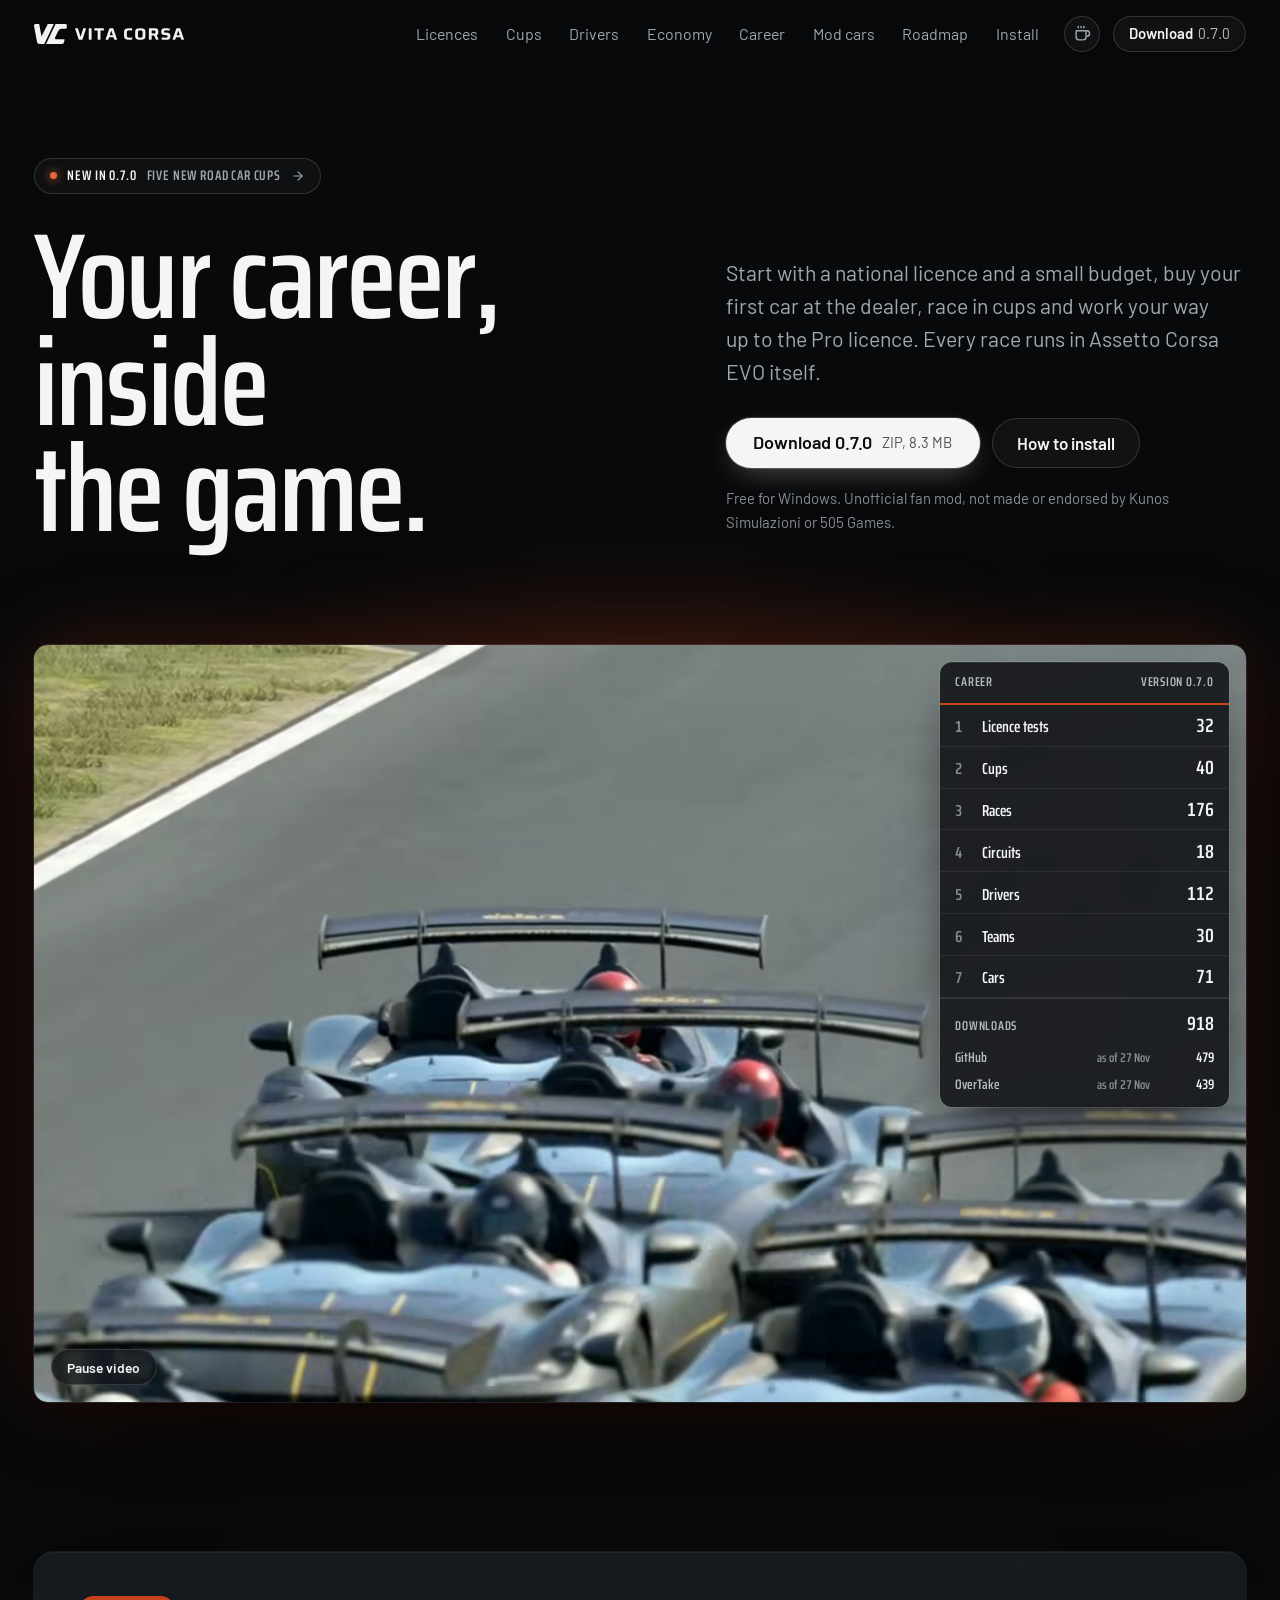
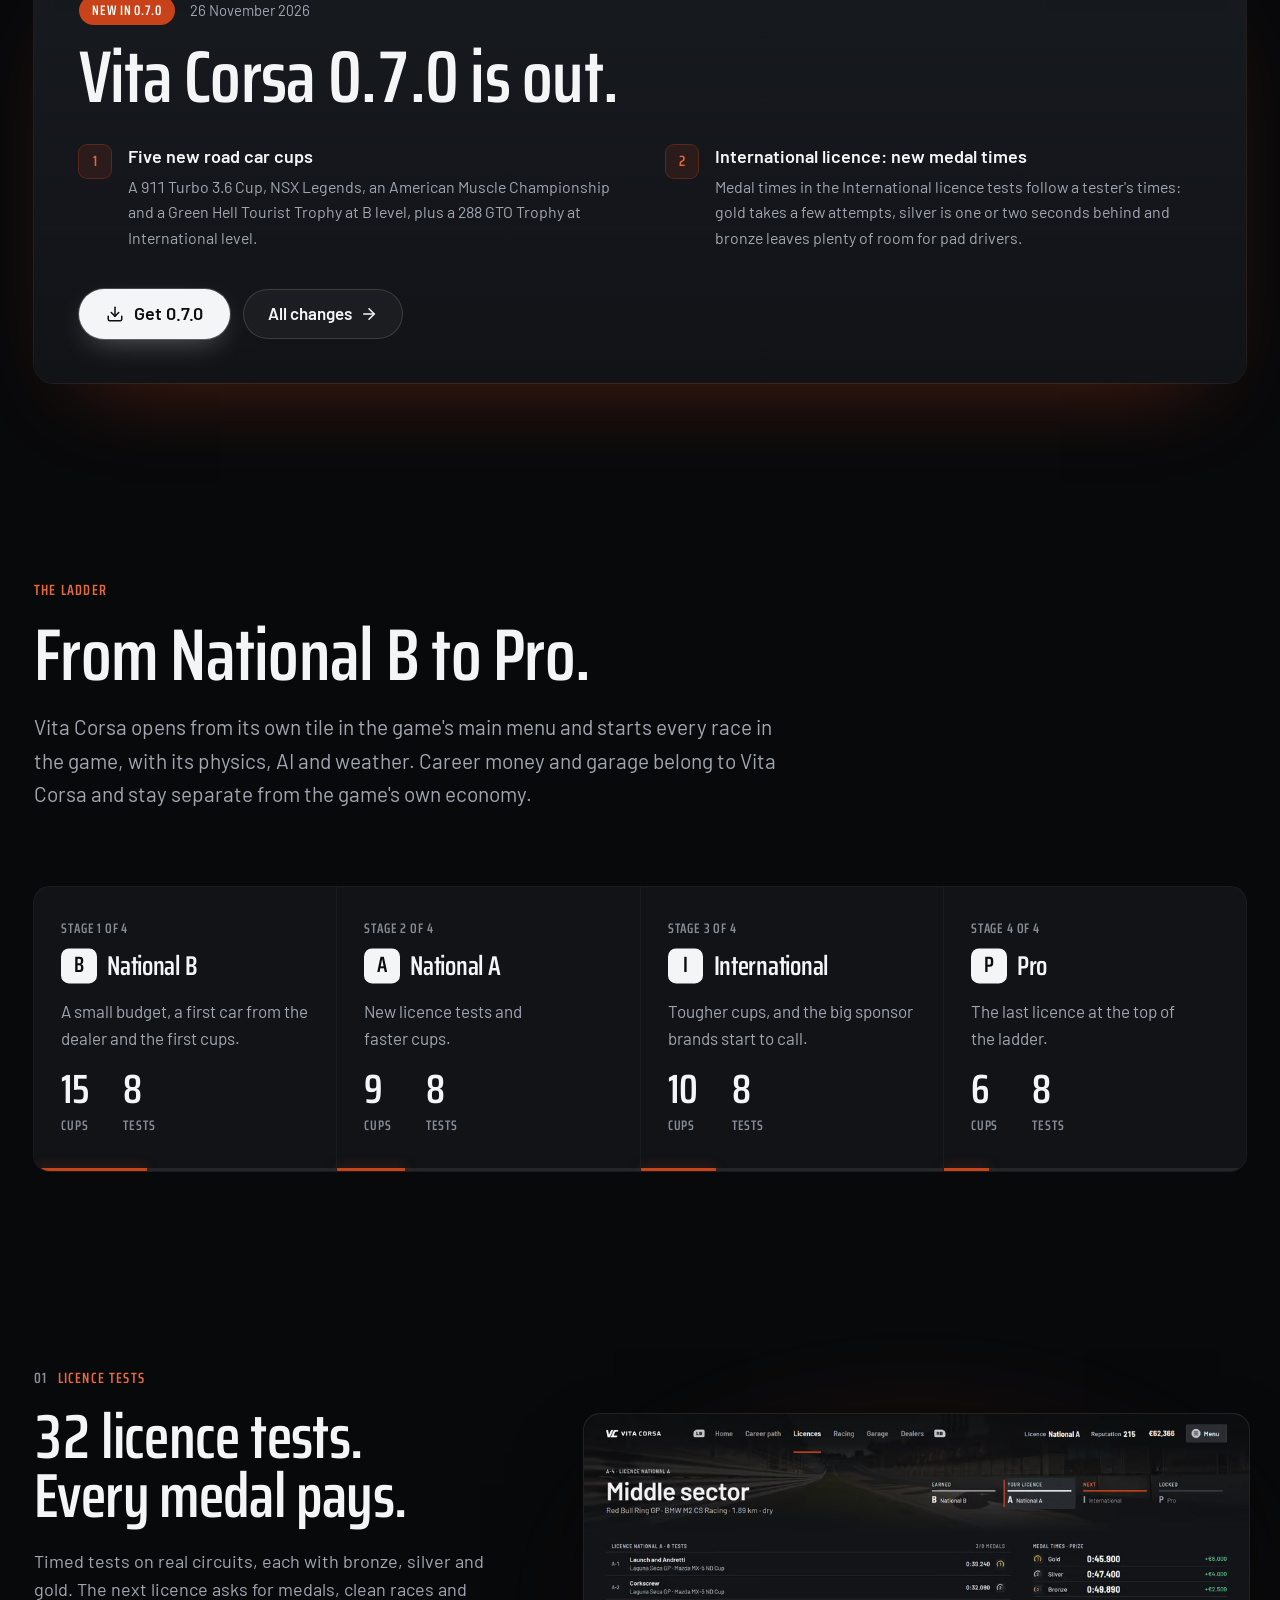
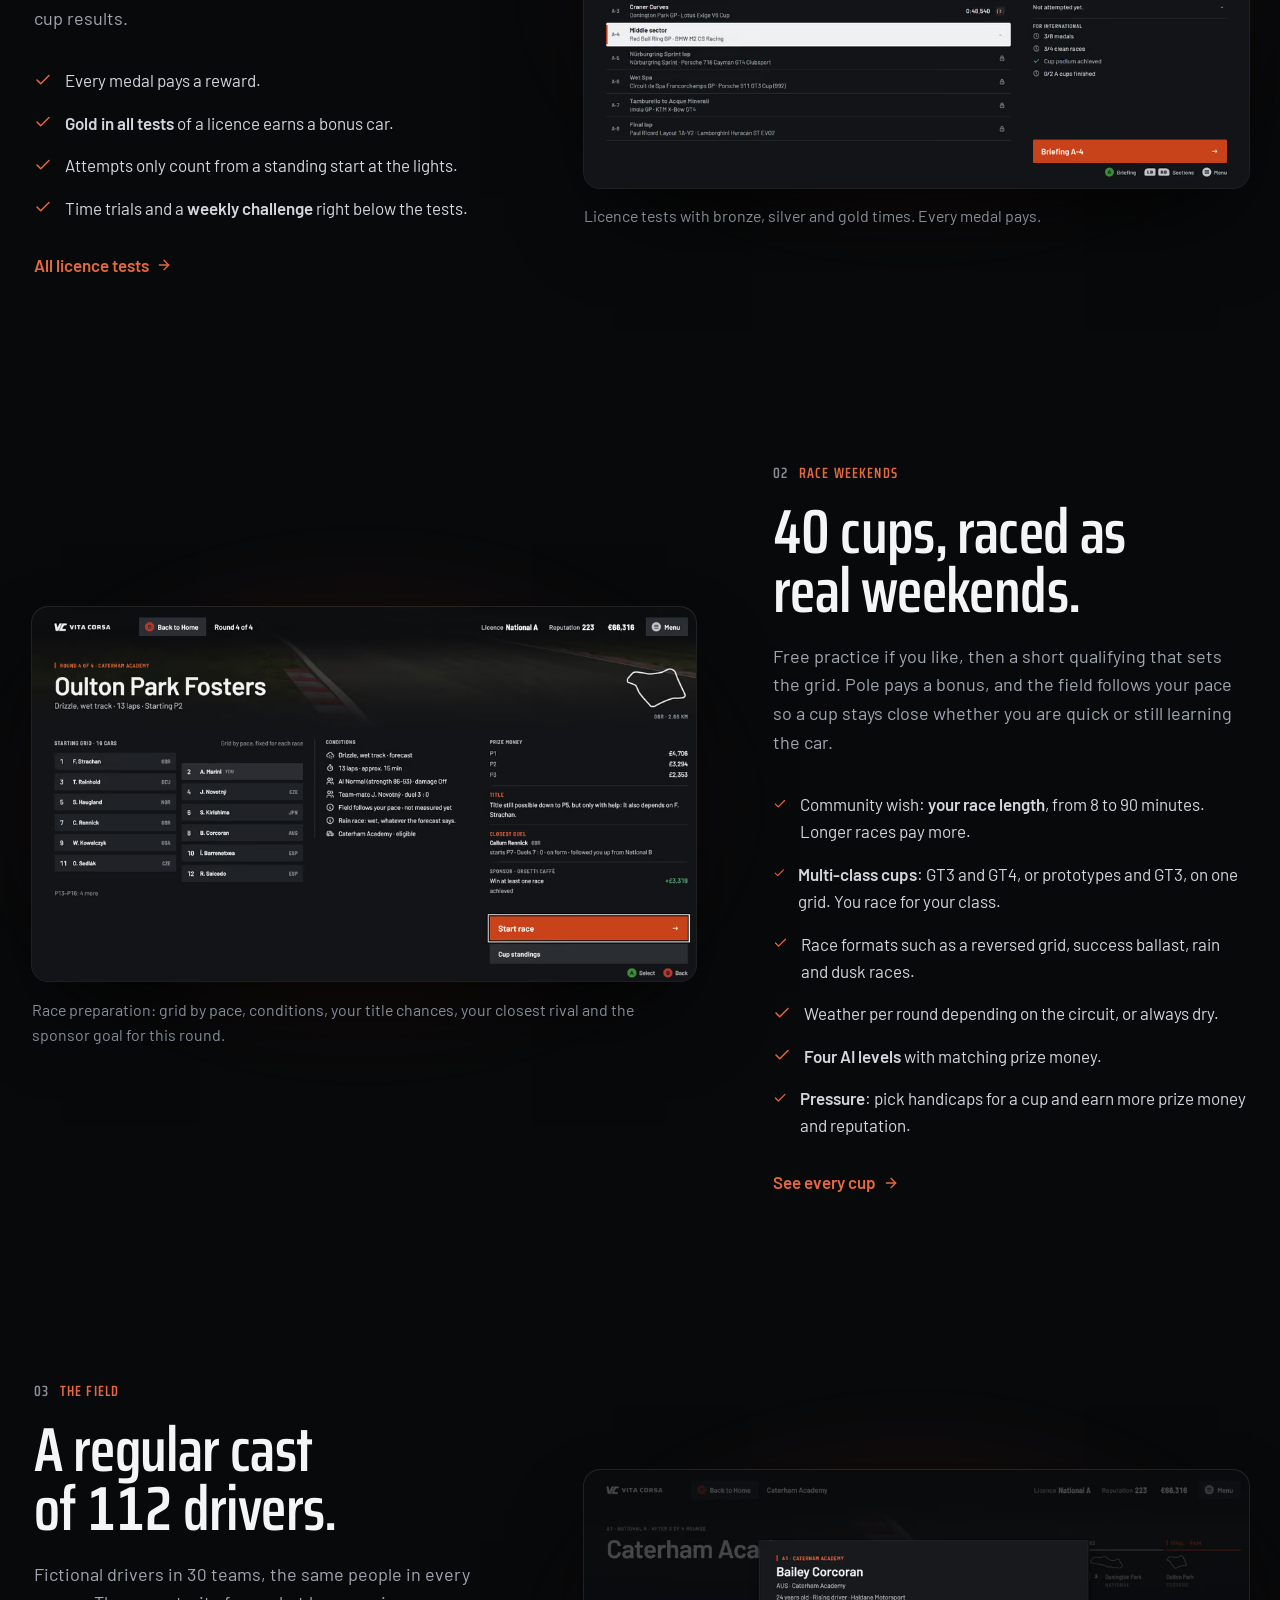
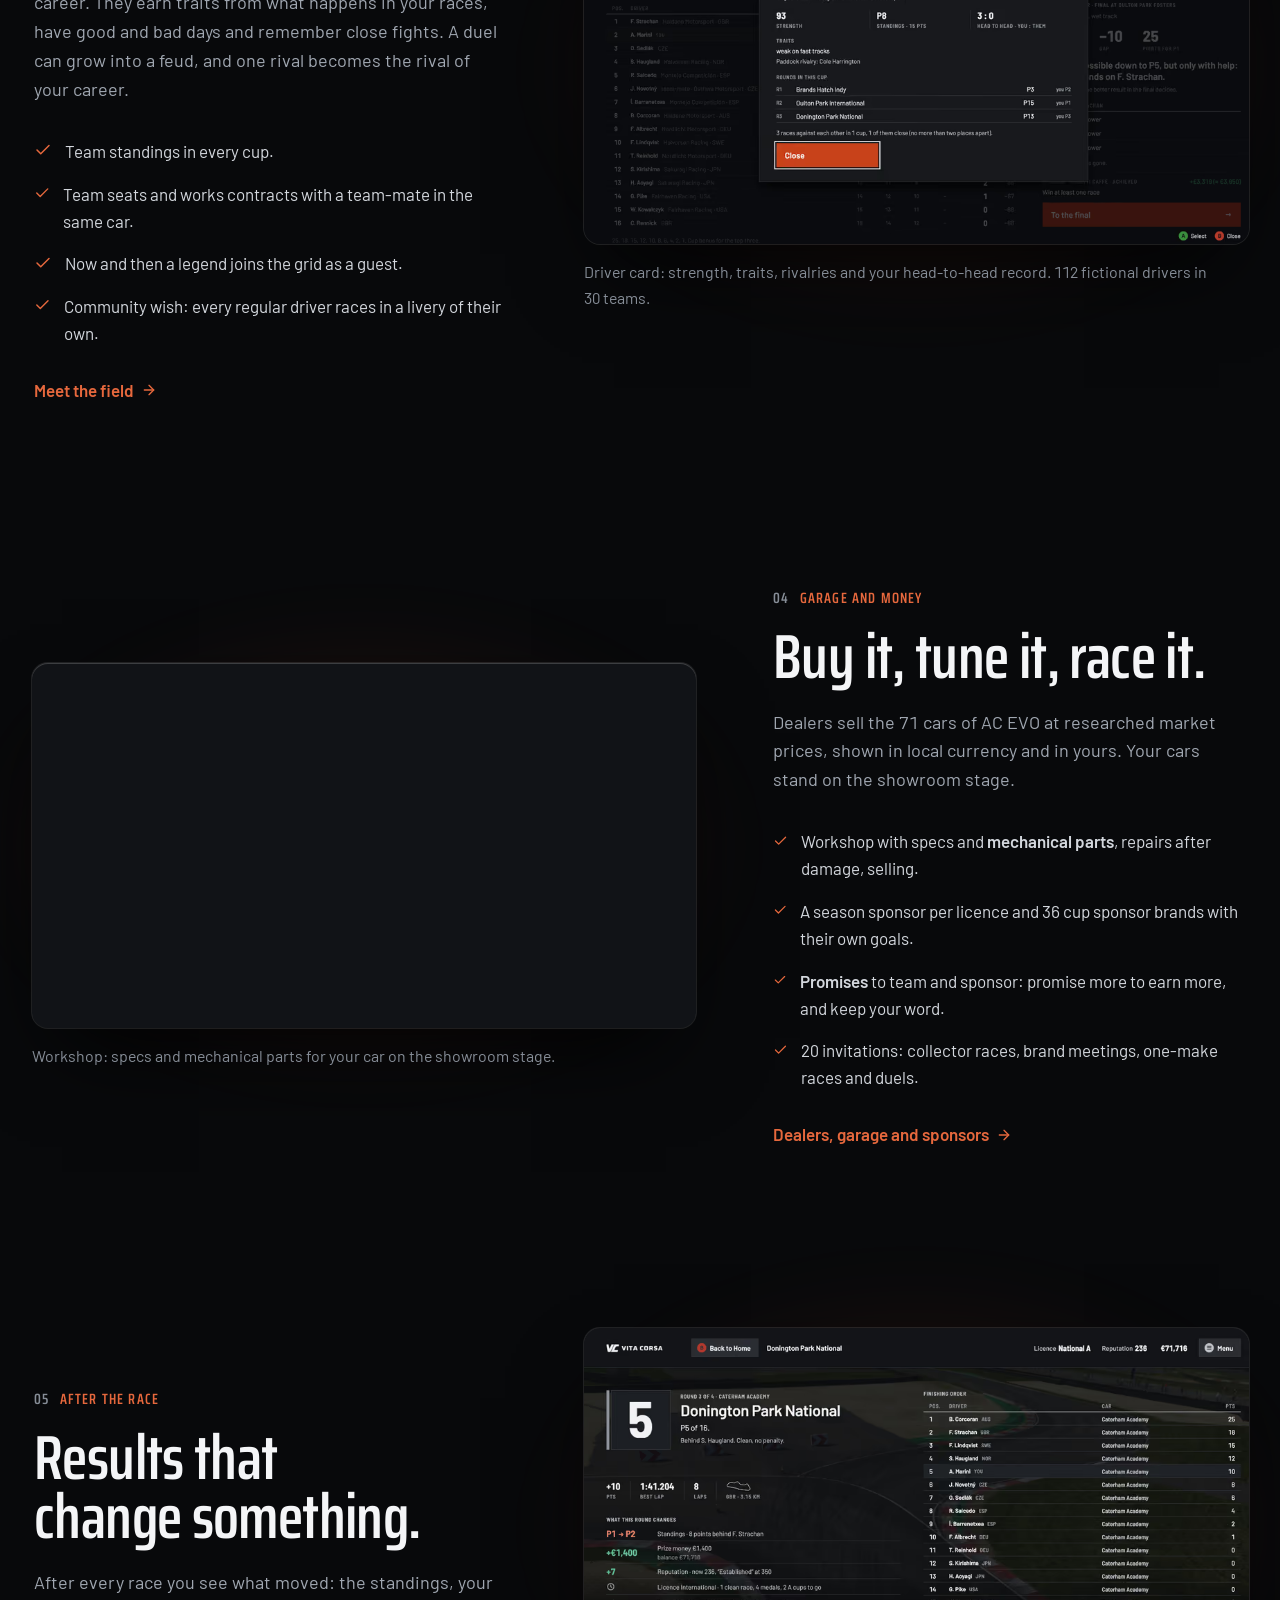
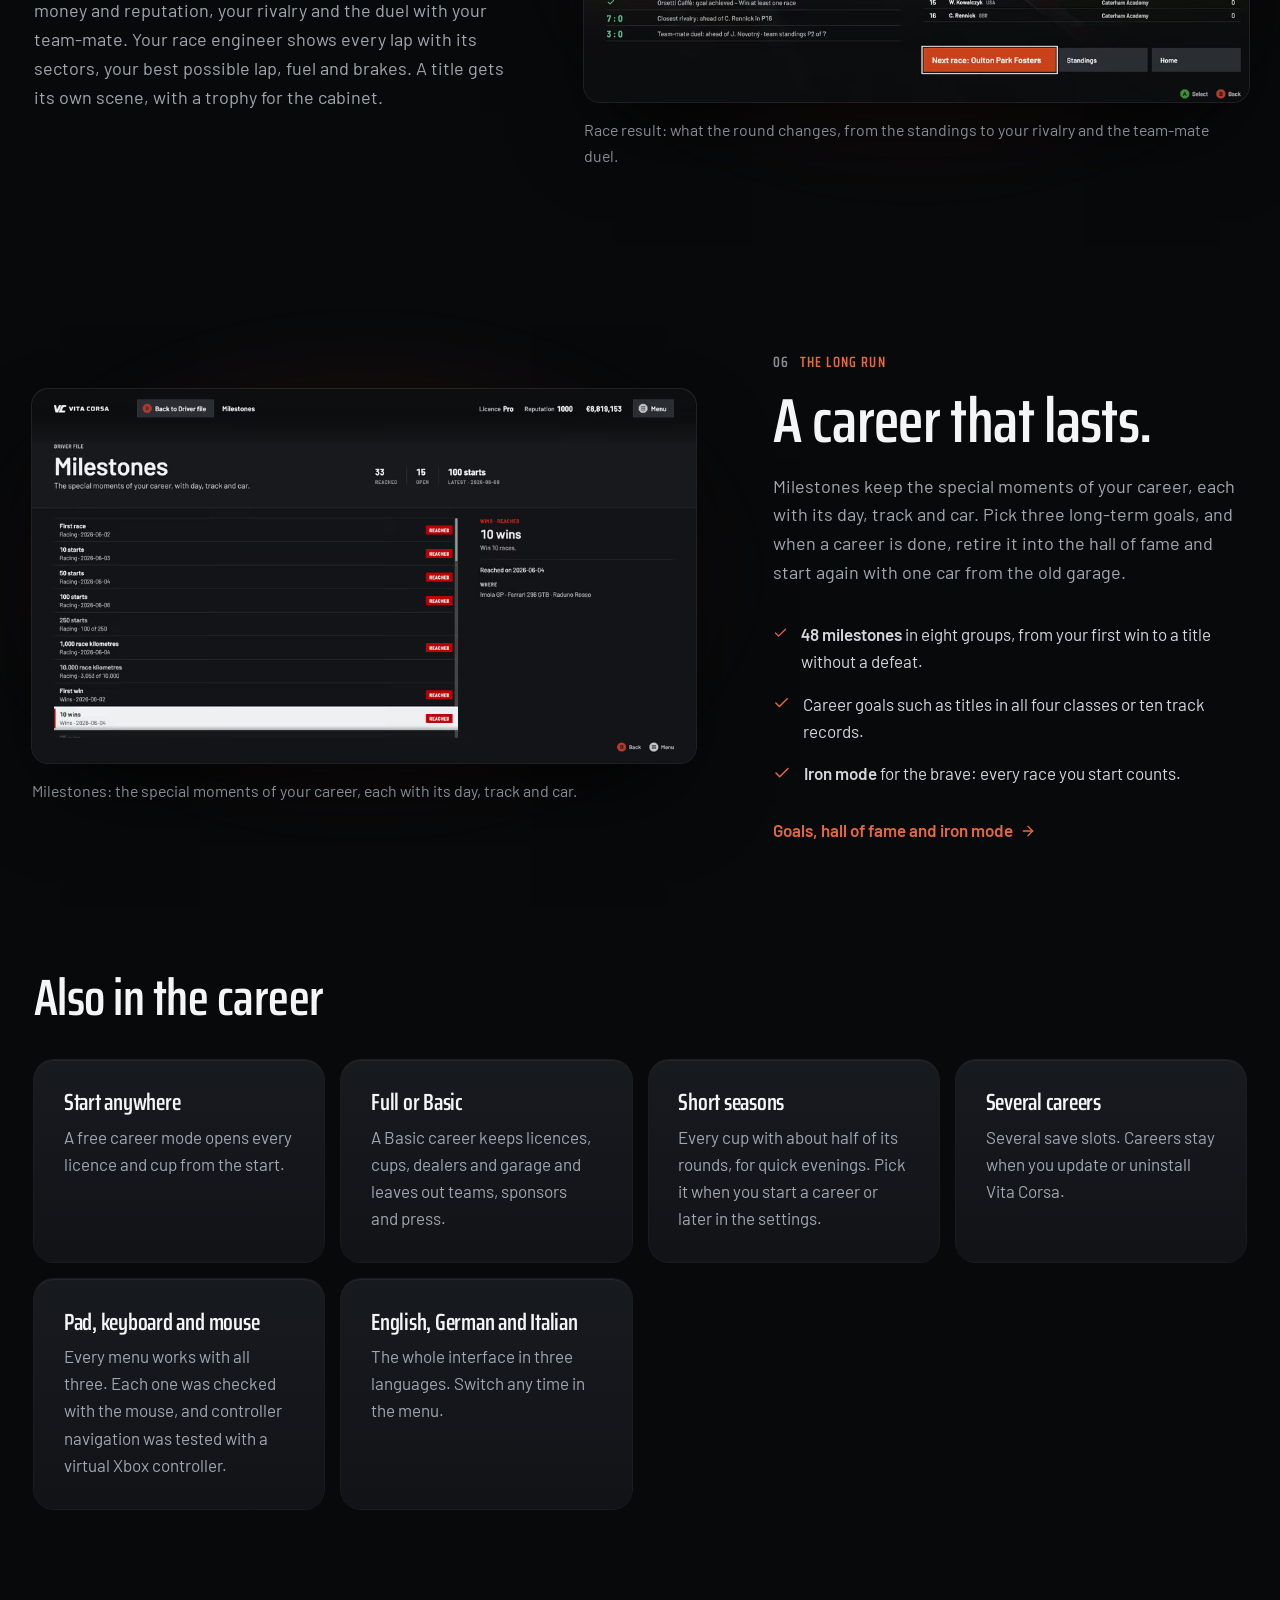
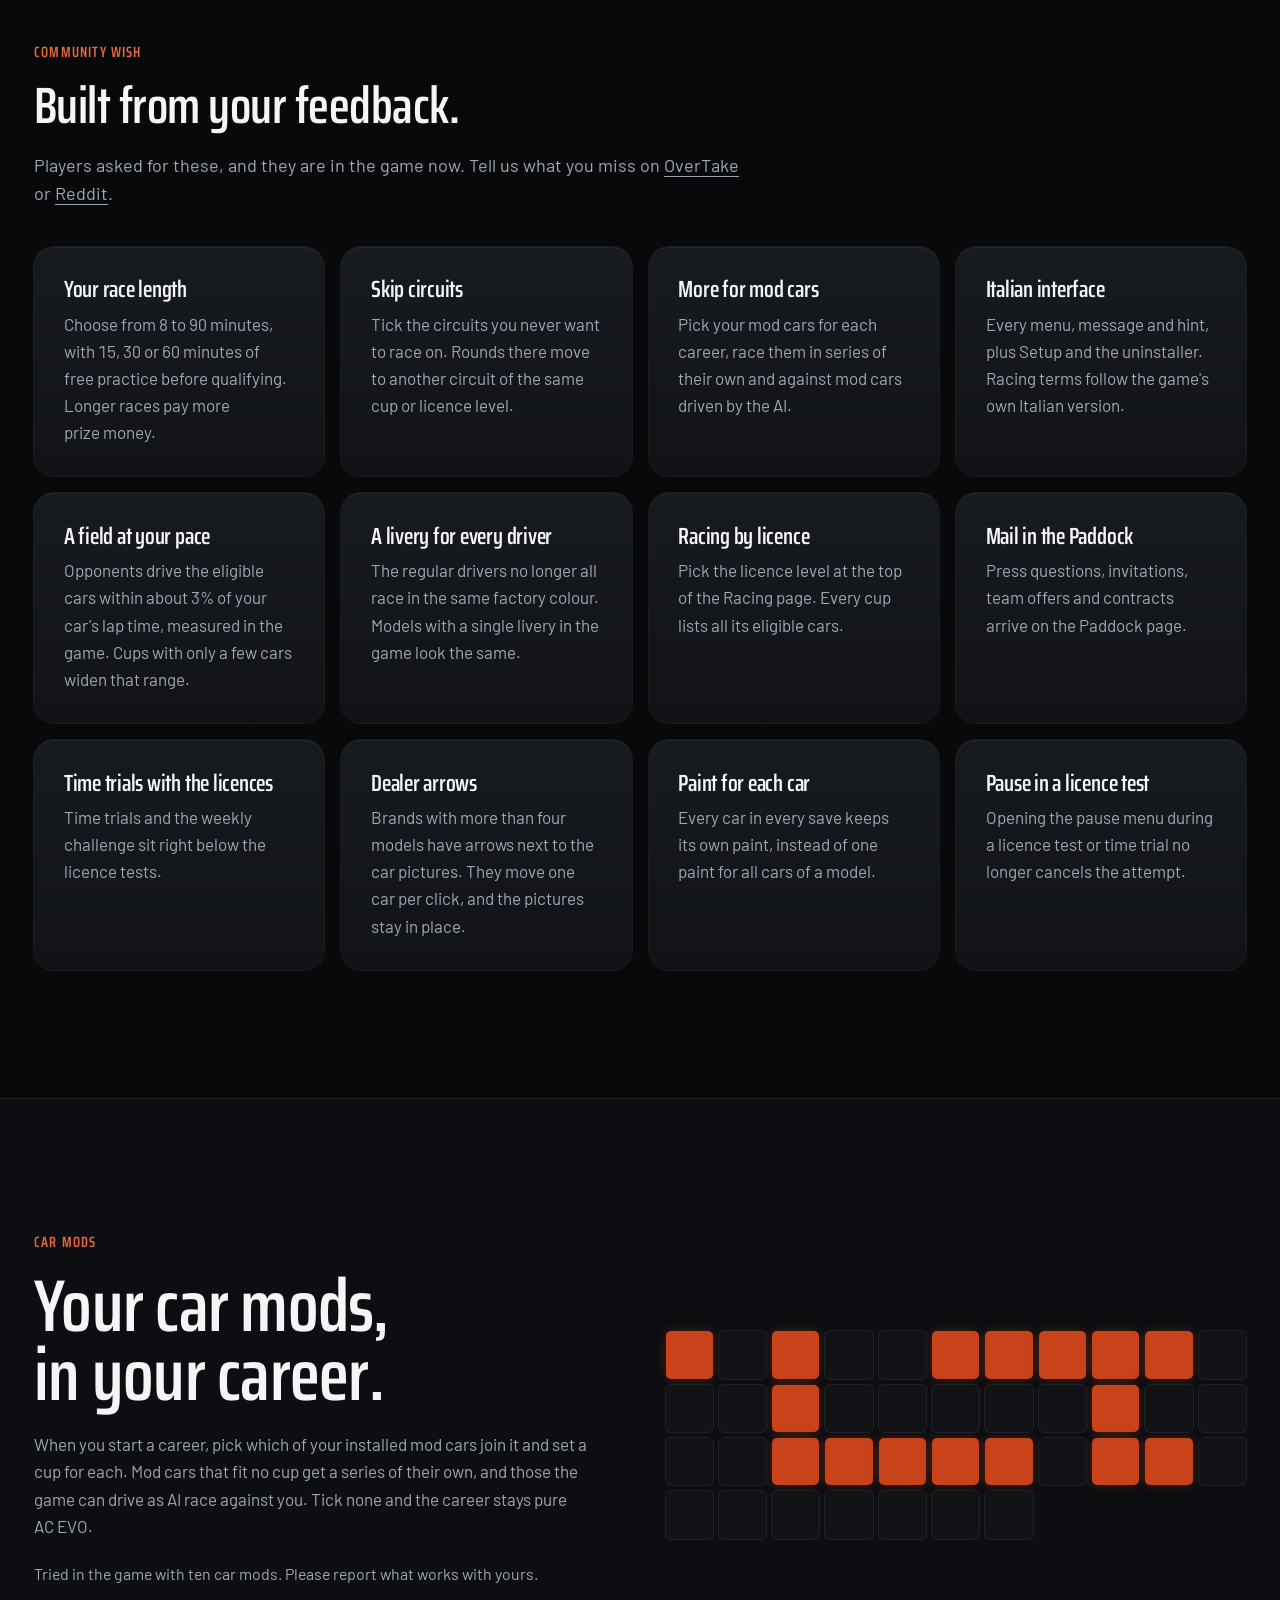
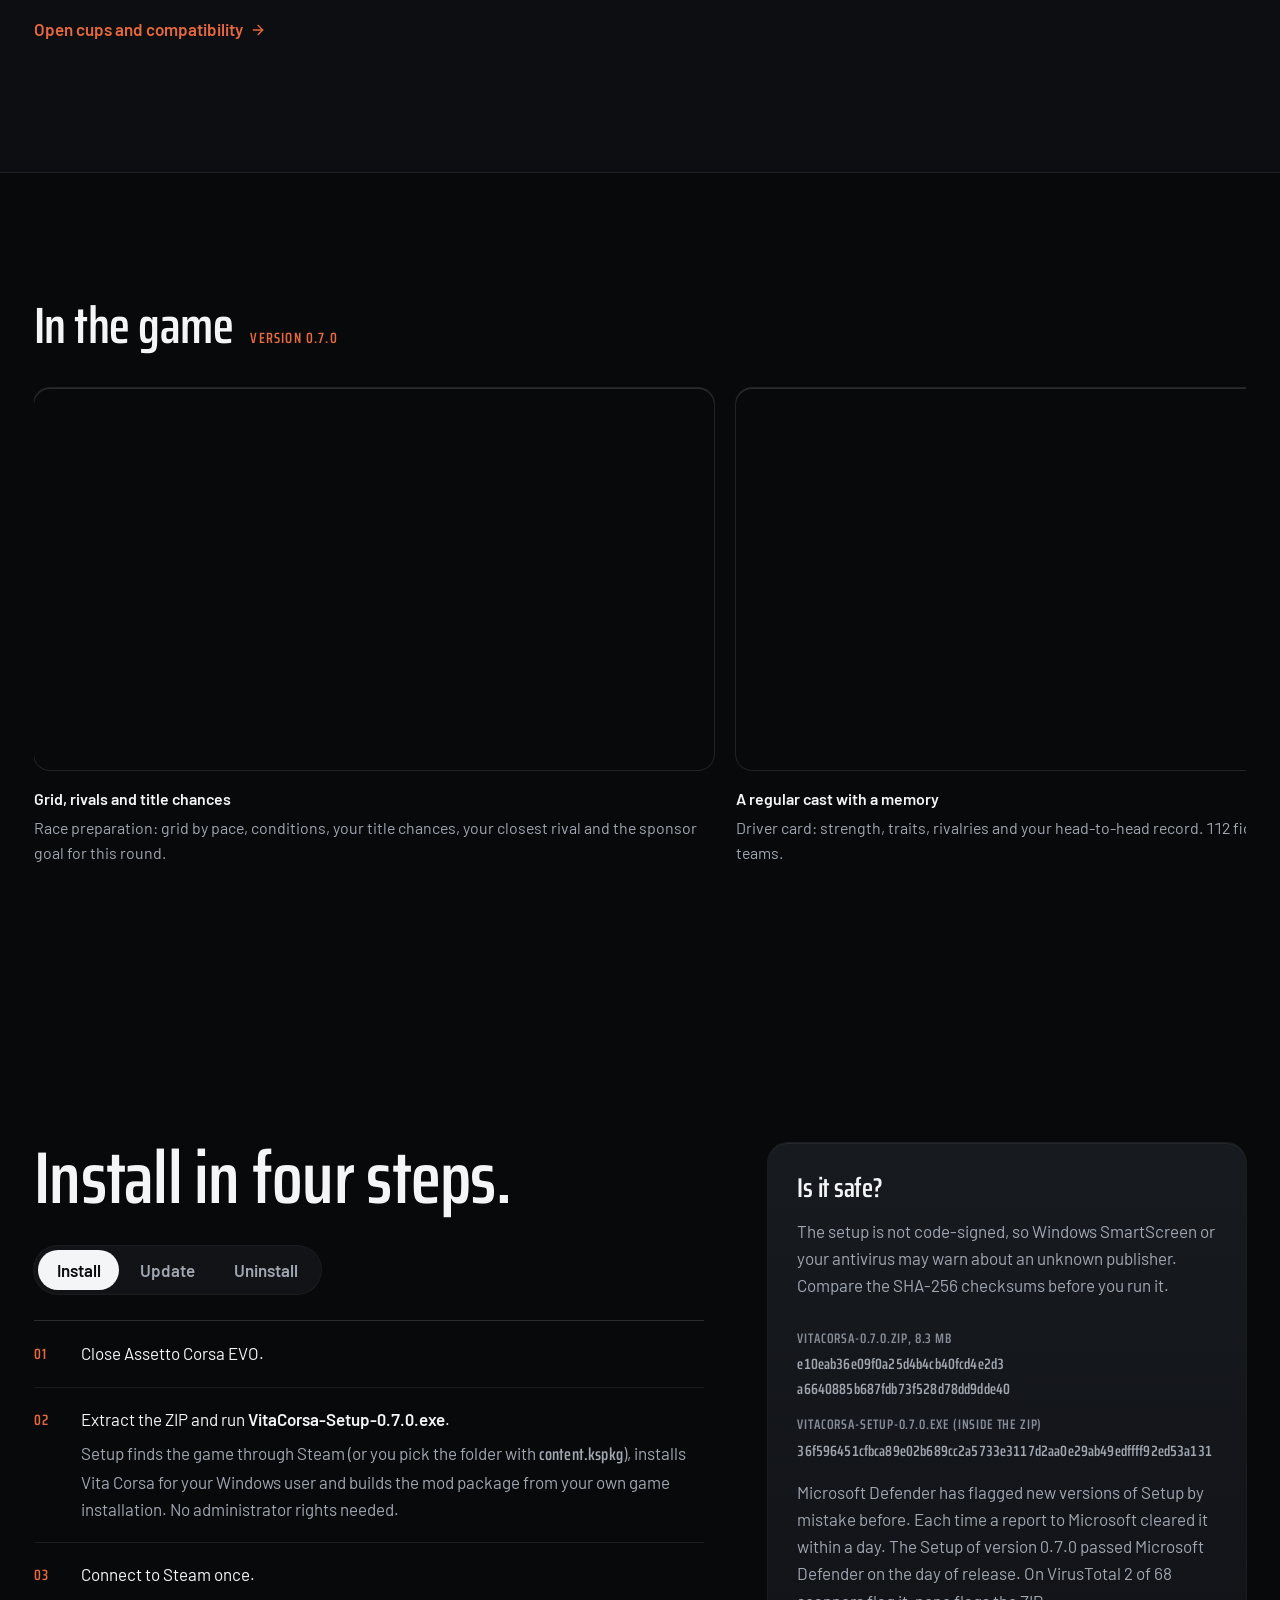
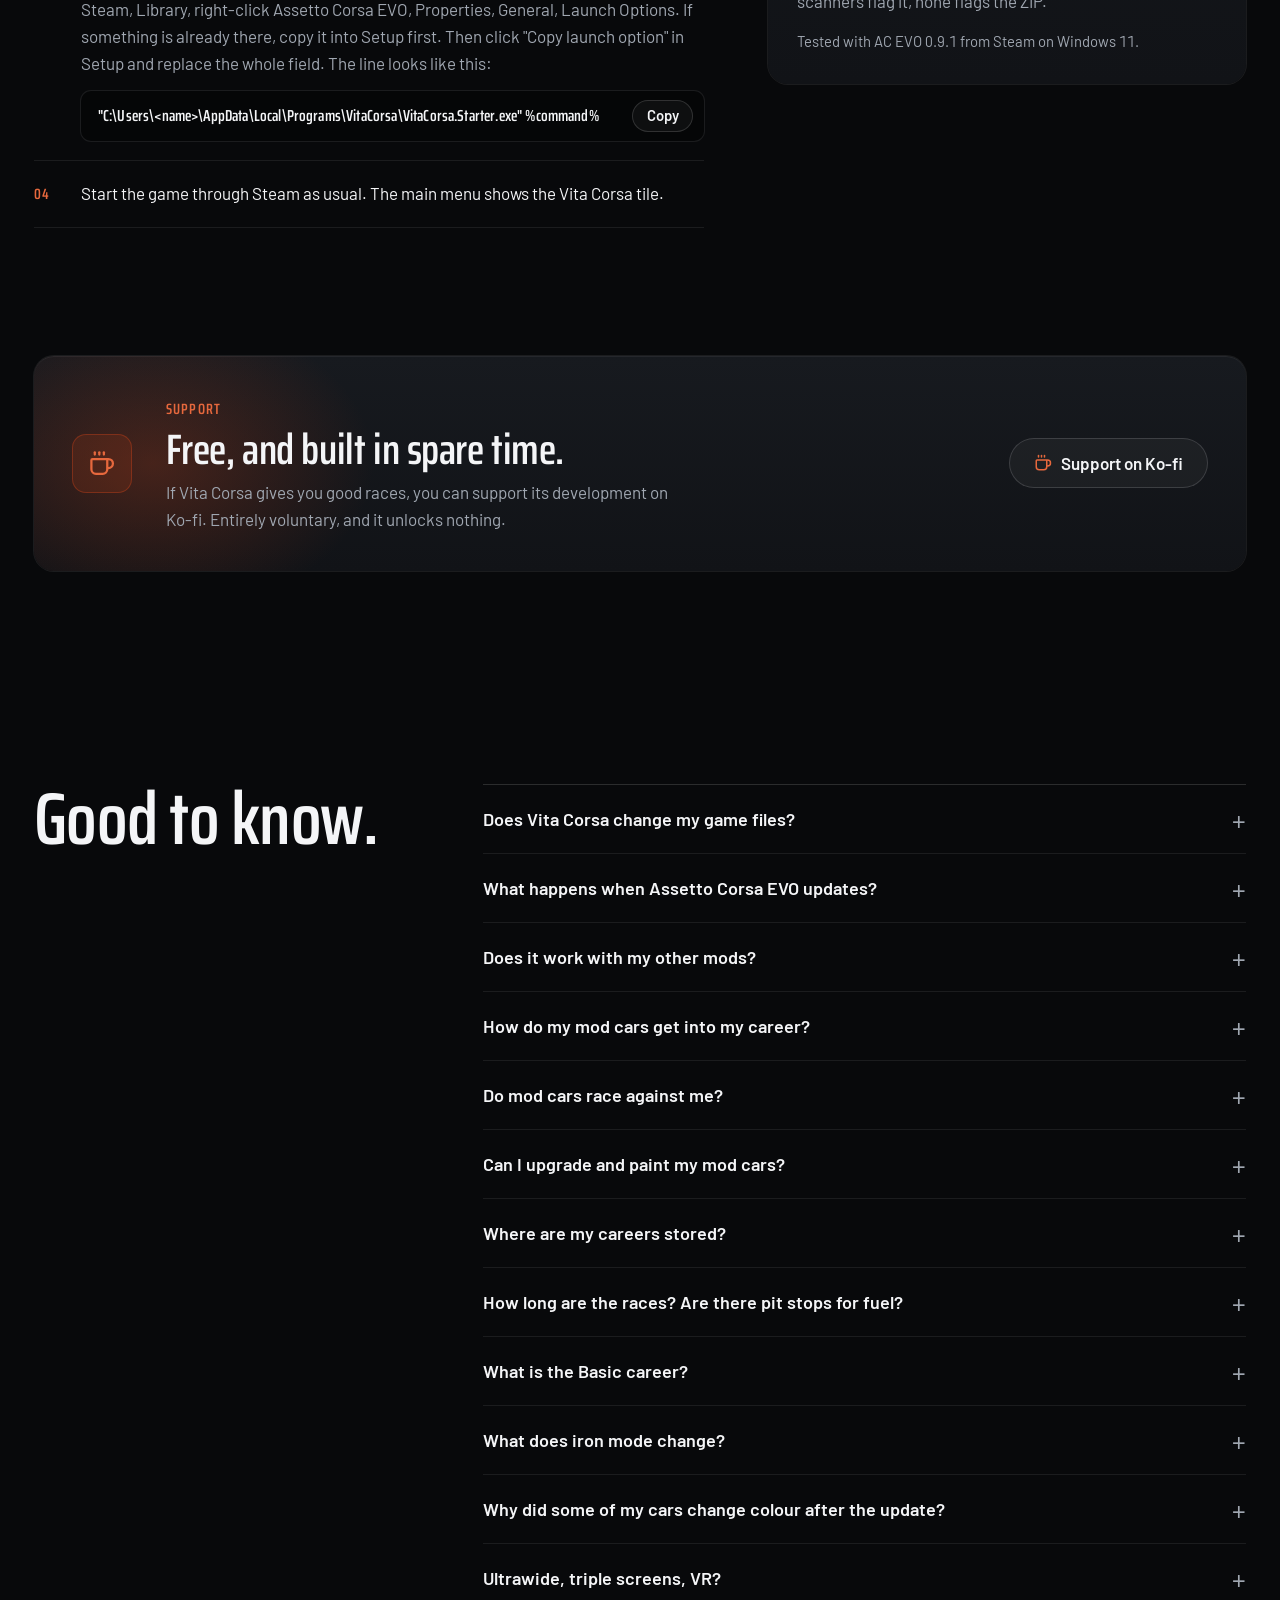
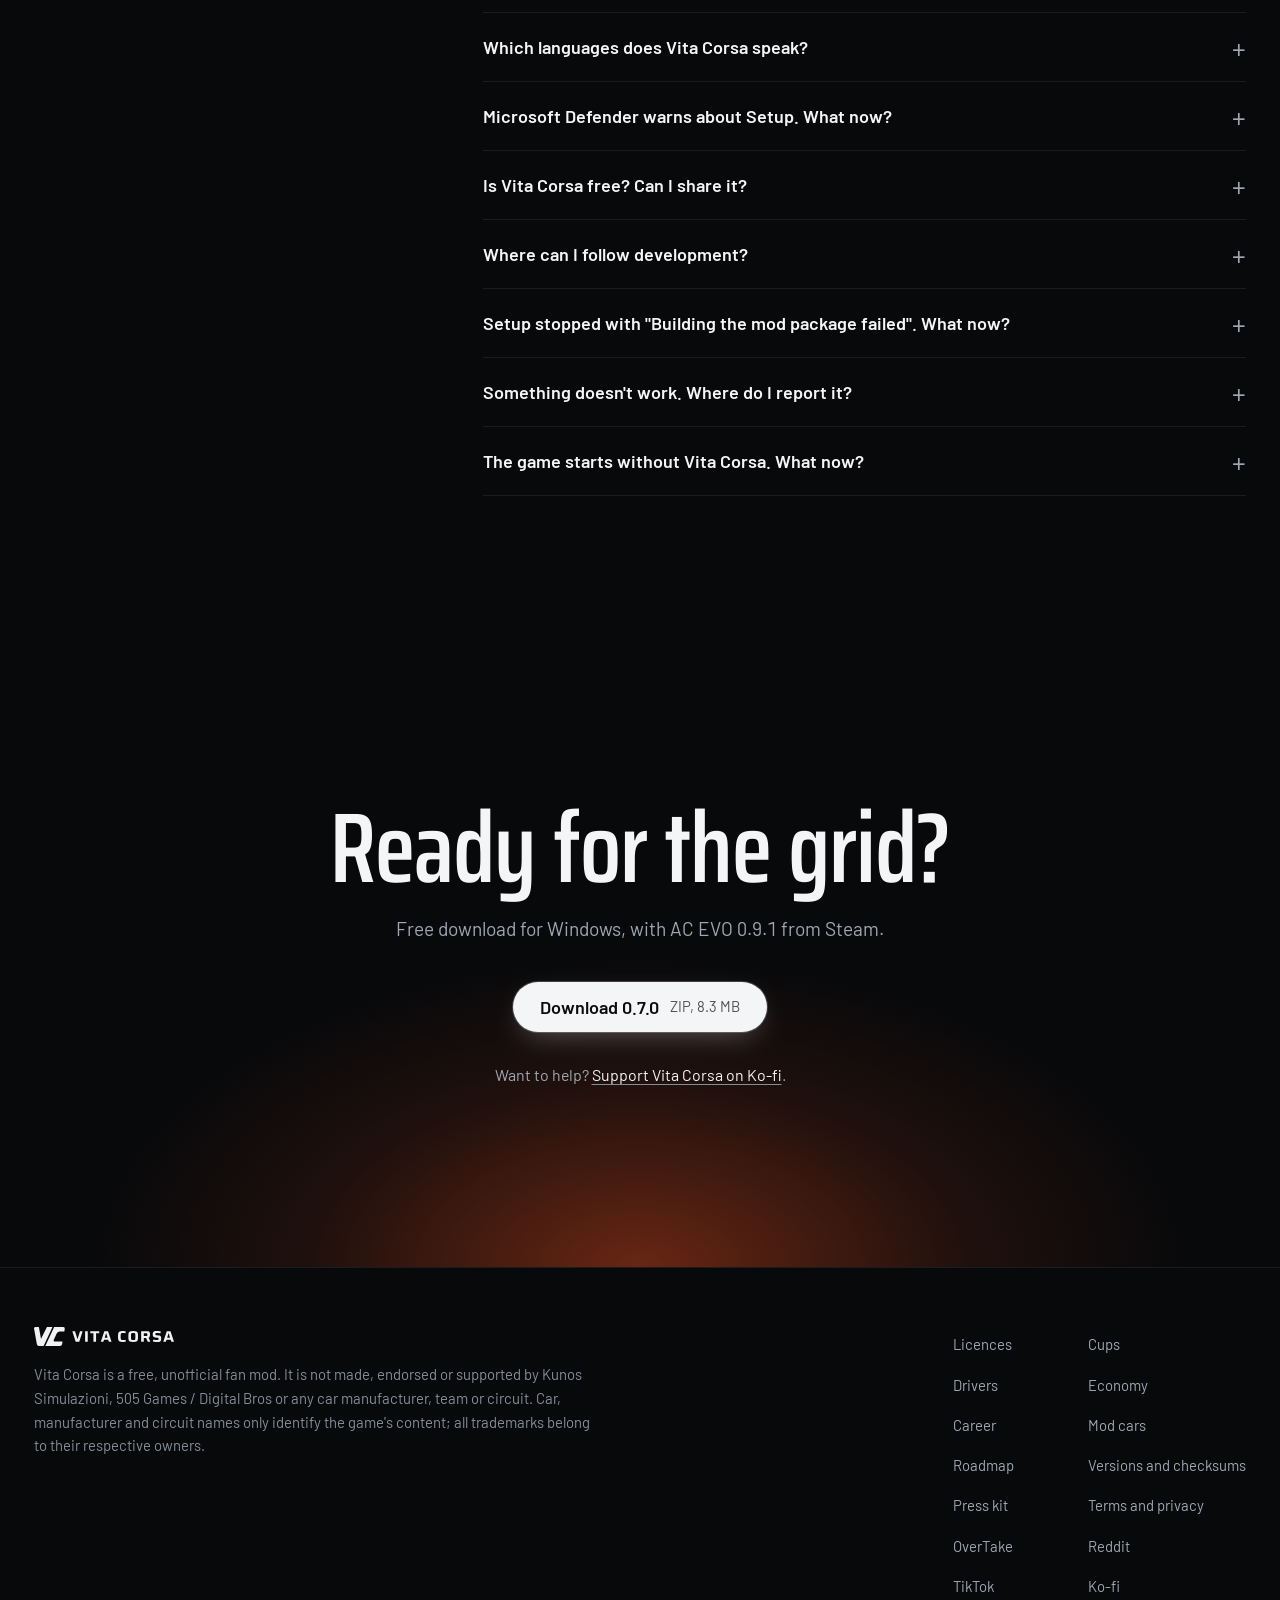
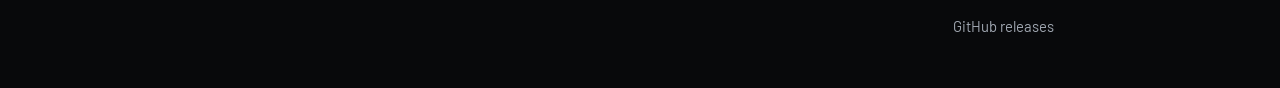
==== commit b8c533a7: "docs: update website and roadmap (2026-11-26) Co-Authored-By: Claude Opus 5.5 <noreply@anthropic.com" ====
--- a/index.html
+++ b/index.html
@@ -1 +1 @@
-<!DOCTYPE html><html lang="en" class="vc"> <head><meta charset="utf-8"><meta name="viewport" content="width=device-width, initial-scale=1"><title>Vita Corsa · Career mod for Assetto Corsa EVO</title><meta name="description" content="Vita Corsa is a free, unofficial career mode for Assetto Corsa EVO: licences, licence tests, cups, dealers, garage and sponsors, right in the game's main menu."><meta name="theme-color" content="#121417"><meta name="color-scheme" content="dark"><link rel="canonical" href="https://vitacorsa.github.io/"><meta property="og:type" content="website"><meta property="og:site_name" content="Vita Corsa"><meta property="og:title" content="Vita Corsa · Career mod for Assetto Corsa EVO"><meta property="og:description" content="Vita Corsa is a free, unofficial career mode for Assetto Corsa EVO: licences, licence tests, cups, dealers, garage and sponsors, right in the game's main menu."><meta property="og:url" content="https://vitacorsa.github.io/"><meta property="og:image" content="https://vitacorsa.github.io/teilen/start.png"><meta property="og:image:width" content="1200"><meta property="og:image:height" content="630"><meta property="og:image:alt" content="Vita Corsa · Career mod for Assetto Corsa EVO"><meta name="twitter:card" content="summary_large_image"><link rel="icon" href="data:image/svg+xml,%3csvg%20xmlns='http://www.w3.org/2000/svg'%20viewBox='0%200%20298.60%20177.10'%20width='298.60'%20height='177.10'%20role='img'%20aria-labelledby='titel'%3e%3ctitle%20id='titel'%3eVita%20Corsa%20Signet,%20Kleinfassung%3c/title%3e%3cg%20id='signet'%20fill='%23121417'%3e%3cpath%20id='signet-v'%20d='M0.45%2016.66L26.86%20160.44Q29.92%20177.10%2047.63%20177.10L90.64%20177.10L175.00%200.00L122.31%200.00L68.08%20107.12Q67.10%20109.04%2066.44%20109.05Q65.78%20109.06%2065.43%20107.15L45.75%200.00L15.10%200.00Q6.25%200.00%202.58%204.17Q-1.08%208.33%200.45%2016.66Z'/%3e%3cpath%20id='signet-c'%20d='M197.77%200.00L113.41%20177.10L252.32%20177.10Q270.03%20177.10%20273.15%20159.39L276.90%20138.14Q277.34%20135.61%20274.81%20135.61L206.10%20135.61Q195.98%20135.61%20193.23%20130.76Q190.47%20125.91%20195.09%20116.22L221.45%2060.88Q230.69%2041.49%20250.93%2041.49L291.41%2041.49Q293.94%2041.49%20294.38%2038.96L298.13%2017.71Q301.25%200.00%20283.54%200.00Z'/%3e%3c/g%3e%3c/svg%3e" media="(prefers-color-scheme: light)"><link rel="icon" href="data:image/svg+xml,%3csvg%20xmlns='http://www.w3.org/2000/svg'%20viewBox='0%200%20298.60%20177.10'%20width='298.60'%20height='177.10'%20role='img'%20aria-labelledby='titel'%3e%3ctitle%20id='titel'%3eVita%20Corsa%20Signet,%20Kleinfassung%3c/title%3e%3cg%20id='signet'%20fill='%23F1F2F3'%3e%3cpath%20id='signet-v'%20d='M0.45%2016.66L26.86%20160.44Q29.92%20177.10%2047.63%20177.10L90.64%20177.10L175.00%200.00L122.31%200.00L68.08%20107.12Q67.10%20109.04%2066.44%20109.05Q65.78%20109.06%2065.43%20107.15L45.75%200.00L15.10%200.00Q6.25%200.00%202.58%204.17Q-1.08%208.33%200.45%2016.66Z'/%3e%3cpath%20id='signet-c'%20d='M197.77%200.00L113.41%20177.10L252.32%20177.10Q270.03%20177.10%20273.15%20159.39L276.90%20138.14Q277.34%20135.61%20274.81%20135.61L206.10%20135.61Q195.98%20135.61%20193.23%20130.76Q190.47%20125.91%20195.09%20116.22L221.45%2060.88Q230.69%2041.49%20250.93%2041.49L291.41%2041.49Q293.94%2041.49%20294.38%2038.96L298.13%2017.71Q301.25%200.00%20283.54%200.00Z'/%3e%3c/g%3e%3c/svg%3e" media="(prefers-color-scheme: dark)"><!-- Vorladen nur, was der Hero braucht (Saira, Barlow 400); die Ersatzschrift hat abgestimmte Maße (kein Springen) --><style>@font-face{font-family:Saira-022eff54fd130b6c;src:url("/_astro/fonts/645204fef8bec149.woff2") format("woff2");font-display:optional;unicode-range:U+20-7e, U+a0-ff, U+2010-2027, U+2030-203a, U+20ac, U+2122, U+2190-2193, U+2212;font-weight:620;font-style:normal;font-stretch:70%;}@font-face{font-family:Saira-022eff54fd130b6c;src:url("/_astro/fonts/5af8b186f16e7444.woff2") format("woff2");font-display:optional;unicode-range:U+100-17f;font-weight:620;font-style:normal;font-stretch:70%;}@font-face{font-family:"Saira-022eff54fd130b6c fallback: Arial";src:local("Arial Bold"),local("Arial-BoldMT");font-display:swap;font-weight:620;font-style:normal;size-adjust:76.0429%;ascent-override:149.2578%;descent-override:57.7305%;line-gap-override:0%;}:root{--schrift-saira:Saira-022eff54fd130b6c,"Saira-022eff54fd130b6c fallback: Arial",sans-serif;}</style> <link rel="preload" href="/_astro/fonts/645204fef8bec149.woff2" as="font" type="font/woff2" crossorigin><style>@font-face{font-family:Barlow-b5a63c2d7d5902aa;src:url("/_astro/fonts/40c164e5bf5017ab.woff2") format("woff2");font-display:optional;unicode-range:U+20-7e, U+a0-ff, U+2010-2027, U+2030-203a, U+20ac, U+2122, U+2190-2193, U+2212;font-weight:400;font-style:normal;}@font-face{font-family:Barlow-b5a63c2d7d5902aa;src:url("/_astro/fonts/9de6077158dc6e78.woff2") format("woff2");font-display:optional;unicode-range:U+100-17f;font-weight:400;font-style:normal;}@font-face{font-family:Barlow-b5a63c2d7d5902aa;src:url("/_astro/fonts/3ee02180d3c2185c.woff2") format("woff2");font-display:optional;unicode-range:U+20-7e, U+a0-ff, U+2010-2027, U+2030-203a, U+20ac, U+2122, U+2190-2193, U+2212;font-weight:600;font-style:normal;}@font-face{font-family:Barlow-b5a63c2d7d5902aa;src:url("/_astro/fonts/8a4772d2bec82686.woff2") format("woff2");font-display:optional;unicode-range:U+100-17f;font-weight:600;font-style:normal;}@font-face{font-family:"Barlow-b5a63c2d7d5902aa fallback: Arial";src:local("Arial");font-display:swap;font-weight:400;font-style:normal;size-adjust:96.68%;ascent-override:103.4341%;descent-override:20.6868%;line-gap-override:0%;}@font-face{font-family:"Barlow-b5a63c2d7d5902aa fallback: Arial";src:local("Arial Bold"),local("Arial-BoldMT");font-display:swap;font-weight:600;font-style:normal;size-adjust:96.68%;ascent-override:103.4341%;descent-override:20.6868%;line-gap-override:0%;}:root{--schrift-barlow:Barlow-b5a63c2d7d5902aa,"Barlow-b5a63c2d7d5902aa fallback: Arial",sans-serif;}</style> <link rel="preload" href="/_astro/fonts/40c164e5bf5017ab.woff2" as="font" type="font/woff2" crossorigin><link rel="preload" href="/_astro/fonts/3ee02180d3c2185c.woff2" as="font" type="font/woff2" crossorigin><script type="application/ld+json">{"@context":"https://schema.org","@type":"SoftwareApplication","name":"Vita Corsa","description":"Free, unofficial career mod for Assetto Corsa EVO.","applicationCategory":"GameApplication","applicationSubCategory":"Game mod","operatingSystem":"Windows","softwareVersion":"0.7.0","datePublished":"2026-11-26","downloadUrl":"https://github.com/vitacorsa/vitacorsa.github.io/releases/download/v0.7.0/VitaCorsa-0.7.0.zip","fileSize":"8.3 MB","url":"https://vitacorsa.github.io/","image":"https://vitacorsa.github.io/teilen/start.png","isAccessibleForFree":true,"offers":{"@type":"Offer","price":"0","priceCurrency":"EUR"}}</script><link rel="stylesheet" href="/_astro/Basis.CUrP5J2s.css"></head> <body> <a class="springen" href="#inhalt">Skip to content</a> <header class="kopf"> <a class="kopf-logo" href="/" aria-label="Vita Corsa home"><img src="/_astro/vita-corsa_logo-horizontal_hell.Br6Usjna.svg" alt="Vita Corsa" width="150" height="20"></a> <nav class="kopf-nav" aria-label="Main"> <ul role="list"> <li><a href="/licences.html">Licences</a></li><li><a href="/cups.html">Cups</a></li><li><a href="/drivers.html">Drivers</a></li><li><a href="/economy.html">Economy</a></li><li><a href="/career.html">Career</a></li><li><a href="/mod-cars.html">Mod cars</a></li><li><a href="/roadmap.html">Roadmap</a></li><li><a href="/#install">Install</a></li> </ul> </nav> <details class="kopf-menue"> <summary>Menu</summary> <ul role="list"> <li><a href="/licences.html">Licences</a></li><li><a href="/cups.html">Cups</a></li><li><a href="/drivers.html">Drivers</a></li><li><a href="/economy.html">Economy</a></li><li><a href="/career.html">Career</a></li><li><a href="/mod-cars.html">Mod cars</a></li><li><a href="/roadmap.html">Roadmap</a></li><li><a href="/#install">Install</a></li> <li class="kopf-menue-kofi"><a href="https://ko-fi.com/filthyjoker"><svg xmlns="http://www.w3.org/2000/svg" width="24" height="24" viewBox="0 0 24 24" fill="none" stroke="currentColor" stroke-width="2" stroke-linecap="round" stroke-linejoin="round" class="lucide lucide-coffee" aria-hidden="true"> <path d="M10 2v2"></path><path d="M14 2v2"></path><path d="M16 8a1 1 0 0 1 1 1v8a4 4 0 0 1-4 4H7a4 4 0 0 1-4-4V9a1 1 0 0 1 1-1h14a4 4 0 1 1 0 8h-1"></path><path d="M6 2v2"></path>  </svg>Support on Ko-fi</a></li> </ul> </details> <a class="kopf-kofi" href="https://ko-fi.com/filthyjoker" aria-label="Support Vita Corsa on Ko-fi" title="Support on Ko-fi"><svg xmlns="http://www.w3.org/2000/svg" width="24" height="24" viewBox="0 0 24 24" fill="none" stroke="currentColor" stroke-width="2" stroke-linecap="round" stroke-linejoin="round" class="lucide lucide-coffee" aria-hidden="true"> <path d="M10 2v2"></path><path d="M14 2v2"></path><path d="M16 8a1 1 0 0 1 1 1v8a4 4 0 0 1-4 4H7a4 4 0 0 1-4-4V9a1 1 0 0 1 1-1h14a4 4 0 1 1 0 8h-1"></path><path d="M6 2v2"></path>  </svg></a> <a class="kopf-laden" href="https://github.com/vitacorsa/vitacorsa.github.io/releases/download/v0.7.0/VitaCorsa-0.7.0.zip">Download <span>0.7.0</span></a> </header> <main id="inhalt">  <section class="held" aria-labelledby="held-titel"> <div class="held-text"> <a class="ueberzeile" href="#new"><span class="punkt" aria-hidden="true"></span><span class="ueberzeile-tag">New in 0.7.0</span><span class="ueberzeile-text">Five new road car cups</span><svg xmlns="http://www.w3.org/2000/svg" width="24" height="24" viewBox="0 0 24 24" fill="none" stroke="currentColor" stroke-width="2" stroke-linecap="round" stroke-linejoin="round" class="lucide lucide-arrow-right" aria-hidden="true"> <path d="M5 12h14"></path><path d="m12 5 7 7-7 7"></path>  </svg></a> <h1 id="held-titel">Your career, inside the game.</h1> <div class="held-seite"> <p class="held-satz">Start with a national licence and a small budget, buy your first car at the dealer, race in cups and work your way up to the Pro licence. Every race runs in Assetto Corsa EVO itself.</p> <div class="held-aktion"> <a class="knopf" href="https://github.com/vitacorsa/vitacorsa.github.io/releases/download/v0.7.0/VitaCorsa-0.7.0.zip">Download 0.7.0<small>ZIP, 8.3 MB</small></a> <a class="knopf-zweit" href="#install">How to install</a> </div> <p class="held-fein">Free for Windows. <span>Unofficial fan mod, not made or endorsed by Kunos Simulazioni or 505 Games.</span></p> </div> </div> <div class="held-buehne"> <div class="held-fenster"> <div class="clip held-clip" data-clip> <picture> <source type="image/avif" srcset="/medien/rennen-mix-24e87fab32-poster-1920.avif 1920w, /medien/rennen-mix-24e87fab32-poster-1280.avif 1280w, /medien/rennen-mix-24e87fab32-poster-960.avif 960w, /medien/rennen-mix-24e87fab32-poster-640.avif 640w" sizes="(min-width: 85rem) 80rem, calc(100vw - 2.5rem)"> <source type="image/webp" srcset="/medien/rennen-mix-24e87fab32-poster-1920.webp 1920w, /medien/rennen-mix-24e87fab32-poster-1280.webp 1280w, /medien/rennen-mix-24e87fab32-poster-960.webp 960w, /medien/rennen-mix-24e87fab32-poster-640.webp 640w" sizes="(min-width: 85rem) 80rem, calc(100vw - 2.5rem)"> <img src="/medien/rennen-mix-24e87fab32-poster-1280.webp" alt="" width="1920" height="1080" fetchpriority="high" loading="eager" decoding="async"> </picture> <video muted loop playsinline preload="none" aria-label="Close racing in Assetto Corsa EVO, from road cars and touring cars to GT3 and prototypes" tabindex="-1"> <source src="/medien/rennen-mix-24e87fab32-1920.webm" type="video/webm; codecs=&quot;av01.0.08M.08&quot;" media="(min-width: 1281px)"> <source src="/medien/rennen-mix-24e87fab32-1920.mp4" type="video/mp4" media="(min-width: 1281px)"> <source src="/medien/rennen-mix-24e87fab32-1280.webm" type="video/webm; codecs=&quot;av01.0.08M.08&quot;"> <source src="/medien/rennen-mix-24e87fab32-1280.mp4" type="video/mp4"> </video> <button class="clip-knopf" type="button" aria-pressed="false" hidden> <span class="clip-pause">Pause video</span><span class="clip-weiter">Play video</span> </button> </div><script type="module">var e=matchMedia(`(prefers-reduced-motion: reduce)`),t=navigator.connection?.saveData===!0;for(let n of document.querySelectorAll(`[data-clip]`)){let r=n.querySelector(`video`),i=n.querySelector(`.clip-knopf`),a=e=>{i.setAttribute(`aria-pressed`,String(!e)),n.toggleAttribute(`data-angehalten`,!e)},o=()=>{e.matches||t||r.play().then(()=>{n.setAttribute(`data-laeuft`,``),i.hidden=!1,a(!0)},()=>{})};i.addEventListener(`click`,()=>{r.paused?o():(r.pause(),a(!1))}),e.addEventListener(`change`,()=>e.matches?(r.pause(),a(!1)):o()),document.readyState===`complete`?o():addEventListener(`load`,o,{once:!0})}</script> <div class="turm" role="group" aria-labelledby="turm-titel"> <p id="turm-titel" class="turm-kopf"><span>Career</span><span>Version 0.7.0</span></p> <ol role="list"> <li><span class="turm-pos">1</span><span class="turm-name">Licence tests</span><span class="turm-wert">32</span></li><li><span class="turm-pos">2</span><span class="turm-name">Cups</span><span class="turm-wert">40</span></li><li><span class="turm-pos">3</span><span class="turm-name">Races</span><span class="turm-wert">176</span></li><li><span class="turm-pos">4</span><span class="turm-name">Circuits</span><span class="turm-wert">18</span></li><li><span class="turm-pos">5</span><span class="turm-name">Drivers</span><span class="turm-wert">112</span></li><li><span class="turm-pos">6</span><span class="turm-name">Teams</span><span class="turm-wert">30</span></li><li><span class="turm-pos">7</span><span class="turm-name">Cars</span><span class="turm-wert">71</span></li> </ol> <div class="turm-fuss"> <p class="turm-fuss-kopf"><span>Downloads</span><span>912</span></p> <ul role="list"> <li><span>GitHub</span><span class="turm-stand">as of 26 Nov</span><span class="turm-fuss-wert">473</span></li><li><span>OverTake</span><span class="turm-stand">as of 27 Nov</span><span class="turm-fuss-wert">439</span></li> </ul> </div> </div> </div> </div> </section> <section id="new" class="neuheit" aria-labelledby="neuheit-titel"> <article class="neuheit-karte reveal"> <div class="neuheit-text"> <p class="neuheit-kopf"><span class="neuheit-tag">New in 0.7.0</span><time datetime="2026-11-26">26 November 2026</time></p> <h2 id="neuheit-titel">Vita Corsa 0.7.0 is out.</h2> <ol class="neuheit-punkte" role="list"> <li><h3>Five new road car cups</h3><p>A 911 Turbo 3.6 Cup, NSX Legends, an American Muscle Championship and a Green Hell Tourist Trophy at B level, plus a 288 GTO Trophy at International level.</p></li><li><h3>International licence: new medal times</h3><p>Medal times in the International licence tests follow a tester's times: gold takes a few attempts, silver is one or two seconds behind and bronze leaves plenty of room for pad drivers.</p></li> </ol> <div class="neuheit-aktion"> <a class="knopf" href="https://github.com/vitacorsa/vitacorsa.github.io/releases/download/v0.7.0/VitaCorsa-0.7.0.zip"><svg xmlns="http://www.w3.org/2000/svg" width="24" height="24" viewBox="0 0 24 24" fill="none" stroke="currentColor" stroke-width="2" stroke-linecap="round" stroke-linejoin="round" class="lucide lucide-download" aria-hidden="true"> <path d="M12 15V3"></path><path d="M21 15v4a2 2 0 0 1-2 2H5a2 2 0 0 1-2-2v-4"></path><path d="m7 10 5 5 5-5"></path>  </svg>Get 0.7.0</a> <a class="knopf-zweit" href="/versions.html#v0-7-0">All changes<svg xmlns="http://www.w3.org/2000/svg" width="24" height="24" viewBox="0 0 24 24" fill="none" stroke="currentColor" stroke-width="2" stroke-linecap="round" stroke-linejoin="round" class="lucide lucide-arrow-right" aria-hidden="true"> <path d="M5 12h14"></path><path d="m12 5 7 7-7 7"></path>  </svg></a> </div> </div>  </article> </section> <section id="leiter" class="leiter" aria-labelledby="leiter-titel"> <div class="leiter-kopf reveal"> <p class="etikett">The ladder</p> <h2 id="leiter-titel">From National B to Pro.</h2> <p>Vita Corsa opens from its own tile in the game's main menu and starts every race in the game, with its physics, AI and weather. Career money and garage belong to Vita Corsa and stay separate from the game's own economy.</p> </div> <ol class="leiter-tafel reveal" role="list"> <li> <span class="leiter-sektor">Stage 1 of 4</span> <h3><span class="leiter-buchstabe" aria-hidden="true">B</span>National B</h3> <p>A small budget, a first car from the dealer and the first cups.</p> <dl> <div><dt>Cups</dt><dd>15</dd></div> <div><dt>Tests</dt><dd>8</dd></div> </dl> <span class="leiter-balken" style="--anteil:0.375" aria-hidden="true"></span> </li><li> <span class="leiter-sektor">Stage 2 of 4</span> <h3><span class="leiter-buchstabe" aria-hidden="true">A</span>National A</h3> <p>New licence tests and faster cups.</p> <dl> <div><dt>Cups</dt><dd>9</dd></div> <div><dt>Tests</dt><dd>8</dd></div> </dl> <span class="leiter-balken" style="--anteil:0.225" aria-hidden="true"></span> </li><li> <span class="leiter-sektor">Stage 3 of 4</span> <h3><span class="leiter-buchstabe" aria-hidden="true">I</span>International</h3> <p>Tougher cups, and the big sponsor brands start to call.</p> <dl> <div><dt>Cups</dt><dd>10</dd></div> <div><dt>Tests</dt><dd>8</dd></div> </dl> <span class="leiter-balken" style="--anteil:0.25" aria-hidden="true"></span> </li><li> <span class="leiter-sektor">Stage 4 of 4</span> <h3><span class="leiter-buchstabe" aria-hidden="true">P</span>Pro</h3> <p>The last licence at the top of the ladder.</p> <dl> <div><dt>Cups</dt><dd>6</dd></div> <div><dt>Tests</dt><dd>8</dd></div> </dl> <span class="leiter-balken" style="--anteil:0.15" aria-hidden="true"></span> </li> </ol> </section> <div id="kapitel" class="kapitel-liste"> <section class="kapitel" aria-labelledby="kapitel-lizenzen"> <div class="kapitel-text reveal"> <p class="etikett"><span class="etikett-nr">01</span><span>Licence tests</span></p> <h2 id="kapitel-lizenzen">32 licence tests. Every medal pays.</h2> <p>Timed tests on real circuits, each with bronze, silver and gold. The next licence asks for medals, clean races and cup results.</p> <ul class="punkte"><li><svg xmlns="http://www.w3.org/2000/svg" width="24" height="24" viewBox="0 0 24 24" fill="none" stroke="currentColor" stroke-width="2" stroke-linecap="round" stroke-linejoin="round" class="lucide lucide-check" aria-hidden="true"> <path d="M20 6 9 17l-5-5"></path>  </svg><span>Every medal pays a reward.</span></li><li><svg xmlns="http://www.w3.org/2000/svg" width="24" height="24" viewBox="0 0 24 24" fill="none" stroke="currentColor" stroke-width="2" stroke-linecap="round" stroke-linejoin="round" class="lucide lucide-check" aria-hidden="true"> <path d="M20 6 9 17l-5-5"></path>  </svg><span><b>Gold in all tests</b> of a licence earns a bonus car.</span></li><li><svg xmlns="http://www.w3.org/2000/svg" width="24" height="24" viewBox="0 0 24 24" fill="none" stroke="currentColor" stroke-width="2" stroke-linecap="round" stroke-linejoin="round" class="lucide lucide-check" aria-hidden="true"> <path d="M20 6 9 17l-5-5"></path>  </svg><span>Attempts only count from a standing start at the lights.</span></li><li><svg xmlns="http://www.w3.org/2000/svg" width="24" height="24" viewBox="0 0 24 24" fill="none" stroke="currentColor" stroke-width="2" stroke-linecap="round" stroke-linejoin="round" class="lucide lucide-check" aria-hidden="true"> <path d="M20 6 9 17l-5-5"></path>  </svg><span>Time trials and a <b>weekly challenge</b> right below the tests.</span></li></ul> <a class="kapitel-weiter" href="/licences.html"><span>All licence tests</span><svg xmlns="http://www.w3.org/2000/svg" width="24" height="24" viewBox="0 0 24 24" fill="none" stroke="currentColor" stroke-width="2" stroke-linecap="round" stroke-linejoin="round" class="lucide lucide-arrow-right" aria-hidden="true"> <path d="M5 12h14"></path><path d="m12 5 7 7-7 7"></path>  </svg></a> </div> <figure class="kapitel-bild reveal">  <picture> <source srcset="/_astro/licence-tests.BHrvtRnz_25pepp.avif 640w, /_astro/licence-tests.BHrvtRnz_23WxiP.avif 960w, /_astro/licence-tests.BHrvtRnz_1tLq77.avif 1440w, /_astro/licence-tests.BHrvtRnz_Z2q7qJS.avif 1880w" type="image/avif" sizes="(min-width: 1100px) 60vw, 100vw"><source srcset="/_astro/licence-tests.BHrvtRnz_Z1A5iv3.webp 640w, /_astro/licence-tests.BHrvtRnz_Z1BwYBC.webp 960w, /_astro/licence-tests.BHrvtRnz_ZIm7yy.webp 1440w, /_astro/licence-tests.BHrvtRnz_5jswm.webp 1880w" type="image/webp" sizes="(min-width: 1100px) 60vw, 100vw">  <img src="/_astro/licence-tests.BHrvtRnz_zavhV.webp" srcset="/_astro/licence-tests.BHrvtRnz_Z1A5iv3.webp 640w, /_astro/licence-tests.BHrvtRnz_Z1BwYBC.webp 960w, /_astro/licence-tests.BHrvtRnz_ZIm7yy.webp 1440w, /_astro/licence-tests.BHrvtRnz_5jswm.webp 1880w" sizes="(min-width: 1100px) 60vw, 100vw" alt="Licence tests of the National A licence with medal times, prize money and the requirements for the next licence." loading="lazy" decoding="async" width="1920" height="1080"> </picture> <figcaption>Licence tests with bronze, silver and gold times. Every medal pays.</figcaption> </figure> </section><section class="kapitel" aria-labelledby="kapitel-wochenende"> <div class="kapitel-text reveal"> <p class="etikett"><span class="etikett-nr">02</span><span>Race weekends</span></p> <h2 id="kapitel-wochenende">40 cups, raced as real weekends.</h2> <p>Free practice if you like, then a short qualifying that sets the grid. Pole pays a bonus, and the field follows your pace so a cup stays close whether you are quick or still learning the car.</p> <ul class="punkte"><li><svg xmlns="http://www.w3.org/2000/svg" width="24" height="24" viewBox="0 0 24 24" fill="none" stroke="currentColor" stroke-width="2" stroke-linecap="round" stroke-linejoin="round" class="lucide lucide-check" aria-hidden="true"> <path d="M20 6 9 17l-5-5"></path>  </svg><span>Community wish: <b>your race length</b>, from 8 to 90 minutes. Longer races pay more.</span></li><li><svg xmlns="http://www.w3.org/2000/svg" width="24" height="24" viewBox="0 0 24 24" fill="none" stroke="currentColor" stroke-width="2" stroke-linecap="round" stroke-linejoin="round" class="lucide lucide-check" aria-hidden="true"> <path d="M20 6 9 17l-5-5"></path>  </svg><span><b>Multi-class cups</b>: GT3 and GT4, or prototypes and GT3, on one grid. You race for your class.</span></li><li><svg xmlns="http://www.w3.org/2000/svg" width="24" height="24" viewBox="0 0 24 24" fill="none" stroke="currentColor" stroke-width="2" stroke-linecap="round" stroke-linejoin="round" class="lucide lucide-check" aria-hidden="true"> <path d="M20 6 9 17l-5-5"></path>  </svg><span>Race formats such as a reversed grid, success ballast, rain and dusk races.</span></li><li><svg xmlns="http://www.w3.org/2000/svg" width="24" height="24" viewBox="0 0 24 24" fill="none" stroke="currentColor" stroke-width="2" stroke-linecap="round" stroke-linejoin="round" class="lucide lucide-check" aria-hidden="true"> <path d="M20 6 9 17l-5-5"></path>  </svg><span>Weather per round depending on the circuit, or always dry.</span></li><li><svg xmlns="http://www.w3.org/2000/svg" width="24" height="24" viewBox="0 0 24 24" fill="none" stroke="currentColor" stroke-width="2" stroke-linecap="round" stroke-linejoin="round" class="lucide lucide-check" aria-hidden="true"> <path d="M20 6 9 17l-5-5"></path>  </svg><span><b>Four AI levels</b> with matching prize money.</span></li><li><svg xmlns="http://www.w3.org/2000/svg" width="24" height="24" viewBox="0 0 24 24" fill="none" stroke="currentColor" stroke-width="2" stroke-linecap="round" stroke-linejoin="round" class="lucide lucide-check" aria-hidden="true"> <path d="M20 6 9 17l-5-5"></path>  </svg><span><b>Pressure</b>: pick handicaps for a cup and earn more prize money and reputation.</span></li></ul> <a class="kapitel-weiter" href="/cups.html"><span>See every cup</span><svg xmlns="http://www.w3.org/2000/svg" width="24" height="24" viewBox="0 0 24 24" fill="none" stroke="currentColor" stroke-width="2" stroke-linecap="round" stroke-linejoin="round" class="lucide lucide-arrow-right" aria-hidden="true"> <path d="M5 12h14"></path><path d="m12 5 7 7-7 7"></path>  </svg></a> </div> <figure class="kapitel-bild reveal">  <picture> <source srcset="/_astro/race-preparation.I79BPbiT_1dxWbx.avif 640w, /_astro/race-preparation.I79BPbiT_16O9zF.avif 960w, /_astro/race-preparation.I79BPbiT_Z1yOHv5.avif 1440w, /_astro/race-preparation.I79BPbiT_16USoR.avif 1880w" type="image/avif" sizes="(min-width: 1100px) 60vw, 100vw"><source srcset="/_astro/race-preparation.I79BPbiT_Z29Wg8M.webp 640w, /_astro/race-preparation.I79BPbiT_Z2gG3JE.webp 960w, /_astro/race-preparation.I79BPbiT_gtxln.webp 1440w, /_astro/race-preparation.I79BPbiT_2fwm3O.webp 1880w" type="image/webp" sizes="(min-width: 1100px) 60vw, 100vw">  <img src="/_astro/race-preparation.I79BPbiT_2fwm3O.webp" srcset="/_astro/race-preparation.I79BPbiT_Z29Wg8M.webp 640w, /_astro/race-preparation.I79BPbiT_Z2gG3JE.webp 960w, /_astro/race-preparation.I79BPbiT_gtxln.webp 1440w, /_astro/race-preparation.I79BPbiT_2fwm3O.webp 1880w" sizes="(min-width: 1100px) 60vw, 100vw" alt="Race preparation with the starting grid by pace, the conditions, your title chances, your closest duel and the sponsor goal for this round." loading="lazy" decoding="async" width="1880" height="1057"> </picture> <figcaption>Race preparation: grid by pace, conditions, your title chances, your closest rival and the sponsor goal for this round.</figcaption> </figure> </section><section class="kapitel" aria-labelledby="kapitel-fahrerfeld"> <div class="kapitel-text reveal"> <p class="etikett"><span class="etikett-nr">03</span><span>The field</span></p> <h2 id="kapitel-fahrerfeld">A regular cast of 112 drivers.</h2> <p>Fictional drivers in 30 teams, the same people in every career. They earn traits from what happens in your races, have good and bad days and remember close fights. A duel can grow into a feud, and one rival becomes the rival of your career.</p> <ul class="punkte"><li><svg xmlns="http://www.w3.org/2000/svg" width="24" height="24" viewBox="0 0 24 24" fill="none" stroke="currentColor" stroke-width="2" stroke-linecap="round" stroke-linejoin="round" class="lucide lucide-check" aria-hidden="true"> <path d="M20 6 9 17l-5-5"></path>  </svg><span>Team standings in every cup.</span></li><li><svg xmlns="http://www.w3.org/2000/svg" width="24" height="24" viewBox="0 0 24 24" fill="none" stroke="currentColor" stroke-width="2" stroke-linecap="round" stroke-linejoin="round" class="lucide lucide-check" aria-hidden="true"> <path d="M20 6 9 17l-5-5"></path>  </svg><span>Team seats and works contracts with a team-mate in the same car.</span></li><li><svg xmlns="http://www.w3.org/2000/svg" width="24" height="24" viewBox="0 0 24 24" fill="none" stroke="currentColor" stroke-width="2" stroke-linecap="round" stroke-linejoin="round" class="lucide lucide-check" aria-hidden="true"> <path d="M20 6 9 17l-5-5"></path>  </svg><span>Now and then a legend joins the grid as a guest.</span></li><li><svg xmlns="http://www.w3.org/2000/svg" width="24" height="24" viewBox="0 0 24 24" fill="none" stroke="currentColor" stroke-width="2" stroke-linecap="round" stroke-linejoin="round" class="lucide lucide-check" aria-hidden="true"> <path d="M20 6 9 17l-5-5"></path>  </svg><span>Community wish: every regular driver races in a livery of their own.</span></li></ul> <a class="kapitel-weiter" href="/drivers.html"><span>Meet the field</span><svg xmlns="http://www.w3.org/2000/svg" width="24" height="24" viewBox="0 0 24 24" fill="none" stroke="currentColor" stroke-width="2" stroke-linecap="round" stroke-linejoin="round" class="lucide lucide-arrow-right" aria-hidden="true"> <path d="M5 12h14"></path><path d="m12 5 7 7-7 7"></path>  </svg></a> </div> <figure class="kapitel-bild reveal">  <picture> <source srcset="/_astro/driver-card.Bayc9BzO_ZcJLE6.avif 640w, /_astro/driver-card.Bayc9BzO_NvDDl.avif 960w, /_astro/driver-card.Bayc9BzO_Z1ufyqH.avif 1440w, /_astro/driver-card.Bayc9BzO_sM2G9.avif 1880w" type="image/avif" sizes="(min-width: 1100px) 60vw, 100vw"><source srcset="/_astro/driver-card.Bayc9BzO_Z112U84.webp 640w, /_astro/driver-card.Bayc9BzO_dvan.webp 960w, /_astro/driver-card.Bayc9BzO_Z17t941.webp 1440w, /_astro/driver-card.Bayc9BzO_1RtDzC.webp 1880w" type="image/webp" sizes="(min-width: 1100px) 60vw, 100vw">  <img src="/_astro/driver-card.Bayc9BzO_1RtDzC.webp" srcset="/_astro/driver-card.Bayc9BzO_Z112U84.webp 640w, /_astro/driver-card.Bayc9BzO_dvan.webp 960w, /_astro/driver-card.Bayc9BzO_Z17t941.webp 1440w, /_astro/driver-card.Bayc9BzO_1RtDzC.webp 1880w" sizes="(min-width: 1100px) 60vw, 100vw" alt="Driver card of a fictional rival with strength, traits, paddock rivalry and the head-to-head record against you." loading="lazy" decoding="async" width="1880" height="1057"> </picture> <figcaption>Driver card: strength, traits, rivalries and your head-to-head record. 112 fictional drivers in 30 teams.</figcaption> </figure> </section><section class="kapitel" aria-labelledby="kapitel-wirtschaft"> <div class="kapitel-text reveal"> <p class="etikett"><span class="etikett-nr">04</span><span>Garage and money</span></p> <h2 id="kapitel-wirtschaft">Buy it, tune it, race it.</h2> <p>Dealers sell the 71 cars of AC EVO at researched market prices, shown in local currency and in yours. Your cars stand on the showroom stage.</p> <ul class="punkte"><li><svg xmlns="http://www.w3.org/2000/svg" width="24" height="24" viewBox="0 0 24 24" fill="none" stroke="currentColor" stroke-width="2" stroke-linecap="round" stroke-linejoin="round" class="lucide lucide-check" aria-hidden="true"> <path d="M20 6 9 17l-5-5"></path>  </svg><span>Workshop with specs and <b>mechanical parts</b>, repairs after damage, selling.</span></li><li><svg xmlns="http://www.w3.org/2000/svg" width="24" height="24" viewBox="0 0 24 24" fill="none" stroke="currentColor" stroke-width="2" stroke-linecap="round" stroke-linejoin="round" class="lucide lucide-check" aria-hidden="true"> <path d="M20 6 9 17l-5-5"></path>  </svg><span>A season sponsor per licence and 36 cup sponsor brands with their own goals.</span></li><li><svg xmlns="http://www.w3.org/2000/svg" width="24" height="24" viewBox="0 0 24 24" fill="none" stroke="currentColor" stroke-width="2" stroke-linecap="round" stroke-linejoin="round" class="lucide lucide-check" aria-hidden="true"> <path d="M20 6 9 17l-5-5"></path>  </svg><span><b>Promises</b> to team and sponsor: promise more to earn more, and keep your word.</span></li><li><svg xmlns="http://www.w3.org/2000/svg" width="24" height="24" viewBox="0 0 24 24" fill="none" stroke="currentColor" stroke-width="2" stroke-linecap="round" stroke-linejoin="round" class="lucide lucide-check" aria-hidden="true"> <path d="M20 6 9 17l-5-5"></path>  </svg><span>20 invitations: collector races, brand meetings, one-make races and duels.</span></li></ul> <a class="kapitel-weiter" href="/economy.html"><span>Dealers, garage and sponsors</span><svg xmlns="http://www.w3.org/2000/svg" width="24" height="24" viewBox="0 0 24 24" fill="none" stroke="currentColor" stroke-width="2" stroke-linecap="round" stroke-linejoin="round" class="lucide lucide-arrow-right" aria-hidden="true"> <path d="M5 12h14"></path><path d="m12 5 7 7-7 7"></path>  </svg></a> </div> <figure class="kapitel-bild reveal">  <picture> <source srcset="/_astro/workshop.CBUeEaZJ_Z1ypPR4.avif 640w, /_astro/workshop.CBUeEaZJ_Z1LMzf6.avif 960w, /_astro/workshop.CBUeEaZJ_1IykdX.avif 1440w, /_astro/workshop.CBUeEaZJ_ZdF5EF.avif 1880w" type="image/avif" sizes="(min-width: 1100px) 60vw, 100vw"><source srcset="/_astro/workshop.CBUeEaZJ_Z1g04lg.webp 640w, /_astro/workshop.CBUeEaZJ_Z1tmMIi.webp 960w, /_astro/workshop.CBUeEaZJ_UgbK0.webp 1440w, /_astro/workshop.CBUeEaZJ_96jH1.webp 1880w" type="image/webp" sizes="(min-width: 1100px) 60vw, 100vw">  <img src="/_astro/workshop.CBUeEaZJ_2seEna.webp" srcset="/_astro/workshop.CBUeEaZJ_Z1g04lg.webp 640w, /_astro/workshop.CBUeEaZJ_Z1tmMIi.webp 960w, /_astro/workshop.CBUeEaZJ_UgbK0.webp 1440w, /_astro/workshop.CBUeEaZJ_96jH1.webp 1880w" sizes="(min-width: 1100px) 60vw, 100vw" alt="The workshop with an MX-5 NA on the showroom stage and its specs and mechanical parts." loading="lazy" decoding="async" width="1920" height="1054"> </picture> <figcaption>Workshop: specs and mechanical parts for your car on the showroom stage.</figcaption> </figure> </section><section class="kapitel" aria-labelledby="kapitel-momente"> <div class="kapitel-text reveal"> <p class="etikett"><span class="etikett-nr">05</span><span>After the race</span></p> <h2 id="kapitel-momente">Results that change something.</h2> <p>After every race you see what moved: the standings, your money and reputation, your rivalry and the duel with your team-mate. Your race engineer shows every lap with its sectors, your best possible lap, fuel and brakes. A title gets its own scene, with a trophy for the cabinet.</p>   </div> <figure class="kapitel-bild reveal">  <picture> <source srcset="/_astro/race-result.BfCsMzgg_Z2nasBI.avif 640w, /_astro/race-result.BfCsMzgg_Z1lT2jh.avif 960w, /_astro/race-result.BfCsMzgg_2ot8e4.avif 1440w, /_astro/race-result.BfCsMzgg_ZHFos1.avif 1880w" type="image/avif" sizes="(min-width: 1100px) 60vw, 100vw"><source srcset="/_astro/race-result.BfCsMzgg_1SIwIf.webp 640w, /_astro/race-result.BfCsMzgg_Z2acaMf.webp 960w, /_astro/race-result.BfCsMzgg_Z2iVAdb.webp 1440w, /_astro/race-result.BfCsMzgg_G1cqs.webp 1880w" type="image/webp" sizes="(min-width: 1100px) 60vw, 100vw">  <img src="/_astro/race-result.BfCsMzgg_G1cqs.webp" srcset="/_astro/race-result.BfCsMzgg_1SIwIf.webp 640w, /_astro/race-result.BfCsMzgg_Z2acaMf.webp 960w, /_astro/race-result.BfCsMzgg_Z2iVAdb.webp 1440w, /_astro/race-result.BfCsMzgg_G1cqs.webp 1880w" sizes="(min-width: 1100px) 60vw, 100vw" alt="Race result with the finishing order and what the round changes for standings, prize money, reputation and rivals." loading="lazy" decoding="async" width="1880" height="1057"> </picture> <figcaption>Race result: what the round changes, from the standings to your rivalry and the team-mate duel.</figcaption> </figure> </section><section class="kapitel" aria-labelledby="kapitel-langlauf"> <div class="kapitel-text reveal"> <p class="etikett"><span class="etikett-nr">06</span><span>The long run</span></p> <h2 id="kapitel-langlauf">A career that lasts.</h2> <p>Milestones keep the special moments of your career, each with its day, track and car. Pick three long-term goals, and when a career is done, retire it into the hall of fame and start again with one car from the old garage.</p> <ul class="punkte"><li><svg xmlns="http://www.w3.org/2000/svg" width="24" height="24" viewBox="0 0 24 24" fill="none" stroke="currentColor" stroke-width="2" stroke-linecap="round" stroke-linejoin="round" class="lucide lucide-check" aria-hidden="true"> <path d="M20 6 9 17l-5-5"></path>  </svg><span><b>48 milestones</b> in eight groups, from your first win to a title without a defeat.</span></li><li><svg xmlns="http://www.w3.org/2000/svg" width="24" height="24" viewBox="0 0 24 24" fill="none" stroke="currentColor" stroke-width="2" stroke-linecap="round" stroke-linejoin="round" class="lucide lucide-check" aria-hidden="true"> <path d="M20 6 9 17l-5-5"></path>  </svg><span>Career goals such as titles in all four classes or ten track records.</span></li><li><svg xmlns="http://www.w3.org/2000/svg" width="24" height="24" viewBox="0 0 24 24" fill="none" stroke="currentColor" stroke-width="2" stroke-linecap="round" stroke-linejoin="round" class="lucide lucide-check" aria-hidden="true"> <path d="M20 6 9 17l-5-5"></path>  </svg><span><b>Iron mode</b> for the brave: every race you start counts.</span></li></ul> <a class="kapitel-weiter" href="/career.html"><span>Goals, hall of fame and iron mode</span><svg xmlns="http://www.w3.org/2000/svg" width="24" height="24" viewBox="0 0 24 24" fill="none" stroke="currentColor" stroke-width="2" stroke-linecap="round" stroke-linejoin="round" class="lucide lucide-arrow-right" aria-hidden="true"> <path d="M5 12h14"></path><path d="m12 5 7 7-7 7"></path>  </svg></a> </div> <figure class="kapitel-bild reveal">  <picture> <source srcset="/_astro/milestones.BJD3jjRo_ZLTPGv.avif 640w, /_astro/milestones.BJD3jjRo_Z2dYrnE.avif 960w, /_astro/milestones.BJD3jjRo_Z1RUI4P.avif 1440w, /_astro/milestones.BJD3jjRo_MqFdo.avif 1880w" type="image/avif" sizes="(min-width: 1100px) 60vw, 100vw"><source srcset="/_astro/milestones.BJD3jjRo_Ztu4aH.webp 640w, /_astro/milestones.BJD3jjRo_Z1UyEQQ.webp 960w, /_astro/milestones.BJD3jjRo_2nXhg8.webp 1440w, /_astro/milestones.BJD3jjRo_1ad5A5.webp 1880w" type="image/webp" sizes="(min-width: 1100px) 60vw, 100vw">  <img src="/_astro/milestones.BJD3jjRo_4cqUK.webp" srcset="/_astro/milestones.BJD3jjRo_Ztu4aH.webp 640w, /_astro/milestones.BJD3jjRo_Z1UyEQQ.webp 960w, /_astro/milestones.BJD3jjRo_2nXhg8.webp 1440w, /_astro/milestones.BJD3jjRo_1ad5A5.webp 1880w" sizes="(min-width: 1100px) 60vw, 100vw" alt="Milestones page of the driver file with 33 reached milestones, each with its date, and the details of the milestone for 10 wins." loading="lazy" decoding="async" width="1920" height="1080"> </picture> <figcaption>Milestones: the special moments of your career, each with its day, track and car.</figcaption> </figure> </section> </div> <section class="mehr" aria-labelledby="mehr-titel"> <h2 id="mehr-titel">Also in the career</h2> <ul role="list"> <li class="reveal"><h3>Start anywhere</h3><p>A free career mode opens every licence and cup from the start.</p></li><li class="reveal"><h3>Full or Basic</h3><p>A Basic career keeps licences, cups, dealers and garage and leaves out teams, sponsors and press.</p></li><li class="reveal"><h3>Short seasons</h3><p>Every cup with about half of its rounds, for quick evenings. Pick it when you start a career or later in the settings.</p></li><li class="reveal"><h3>Several careers</h3><p>Several save slots. Careers stay when you update or uninstall Vita Corsa.</p></li><li class="reveal"><h3>Pad, keyboard and mouse</h3><p>Every menu works with all three. Each one was checked with the mouse, and controller navigation was tested with a virtual Xbox controller.</p></li><li class="reveal"><h3>English, German and Italian</h3><p>The whole interface in three languages. Switch any time in the menu.</p></li> </ul> </section> <section id="wishes" class="mehr wuensche" aria-labelledby="wuensche-titel"> <p class="etikett">Community wish</p> <h2 id="wuensche-titel">Built from your feedback.</h2> <p class="wuensche-satz">Players asked for these, and they are in the game now. Tell us what you miss on <a href="https://www.overtake.gg/threads/vita-corsa-%E2%80%93-career-mod.300770/">OverTake</a> or <a href="https://www.reddit.com/r/assettocorsaevo/">Reddit</a>.</p> <ul role="list"> <li class="reveal"><h3>Your race length</h3><p>Choose from 8 to 90 minutes, with 15, 30 or 60 minutes of free practice before qualifying. Longer races pay more prize money.</p></li><li class="reveal"><h3>Skip circuits</h3><p>Tick the circuits you never want to race on. Rounds there move to another circuit of the same cup or licence level.</p></li><li class="reveal"><h3>More for mod cars</h3><p>Pick your mod cars for each career, race them in series of their own and against mod cars driven by the AI.</p></li><li class="reveal"><h3>Italian interface</h3><p>Every menu, message and hint, plus Setup and the uninstaller. Racing terms follow the game's own Italian version.</p></li><li class="reveal"><h3>A field at your pace</h3><p>Opponents drive the eligible cars within about 3% of your car's lap time, measured in the game. Cups with only a few cars widen that range.</p></li><li class="reveal"><h3>A livery for every driver</h3><p>The regular drivers no longer all race in the same factory colour. Models with a single livery in the game look the same.</p></li><li class="reveal"><h3>Racing by licence</h3><p>Pick the licence level at the top of the Racing page. Every cup lists all its eligible cars.</p></li><li class="reveal"><h3>Mail in the Paddock</h3><p>Press questions, invitations, team offers and contracts arrive on the Paddock page.</p></li><li class="reveal"><h3>Time trials with the licences</h3><p>Time trials and the weekly challenge sit right below the licence tests.</p></li><li class="reveal"><h3>Dealer arrows</h3><p>Brands with more than four models have arrows next to the car pictures. They move one car per click, and the pictures stay in place.</p></li><li class="reveal"><h3>Paint for each car</h3><p>Every car in every save keeps its own paint, instead of one paint for all cars of a model.</p></li><li class="reveal"><h3>Pause in a licence test</h3><p>Opening the pause menu during a licence test or time trial no longer cancels the attempt.</p></li> </ul> </section> <section id="mods" class="mods" aria-labelledby="mods-titel"> <div> <p class="etikett">Car mods</p> <h2 id="mods-titel">Your car mods, in your career.</h2> <p>When you start a career, pick which of your installed mod cars join it and set a cup for each. Mod cars that fit no cup get a series of their own, and those the game can drive as AI race against you. Tick none and the career stays pure AC EVO.</p> <p class="mods-hinweis">Tried in the game with ten car mods. Please report what works with yours.</p> <a class="kapitel-weiter" href="/mod-cars.html"><span>Open cups and compatibility</span><svg xmlns="http://www.w3.org/2000/svg" width="24" height="24" viewBox="0 0 24 24" fill="none" stroke="currentColor" stroke-width="2" stroke-linecap="round" stroke-linejoin="round" class="lucide lucide-arrow-right" aria-hidden="true"> <path d="M5 12h14"></path><path d="m12 5 7 7-7 7"></path>  </svg></a> </div> <div class="mods-raster" role="img" aria-label="16 of 40 cups are open to car mods"> <span class="offen"></span><span></span><span class="offen"></span><span></span><span></span><span class="offen"></span><span class="offen"></span><span class="offen"></span><span class="offen"></span><span class="offen"></span><span></span><span></span><span></span><span class="offen"></span><span></span><span></span><span></span><span></span><span></span><span class="offen"></span><span></span><span></span><span></span><span></span><span class="offen"></span><span class="offen"></span><span class="offen"></span><span class="offen"></span><span class="offen"></span><span></span><span class="offen"></span><span class="offen"></span><span></span><span></span><span></span><span></span><span></span><span></span><span></span><span></span> </div> </section> <section id="screens" class="galerie" aria-labelledby="galerie-titel"> <h2 id="galerie-titel">In the game <span>Version 0.7.0</span></h2> <ul class="galerie-reihe" role="list" tabindex="0" aria-label="Screenshots, scroll sideways"> <li> <figure>  <picture> <source srcset="/_astro/race-preparation.I79BPbiT_1dxWbx.avif 640w, /_astro/race-preparation.I79BPbiT_16O9zF.avif 960w, /_astro/race-preparation.I79BPbiT_Z1yOHv5.avif 1440w" type="image/avif" sizes="(min-width: 1100px) 44vw, 86vw"><source srcset="/_astro/race-preparation.I79BPbiT_Z29Wg8M.webp 640w, /_astro/race-preparation.I79BPbiT_Z2gG3JE.webp 960w, /_astro/race-preparation.I79BPbiT_gtxln.webp 1440w" type="image/webp" sizes="(min-width: 1100px) 44vw, 86vw">  <img src="/_astro/race-preparation.I79BPbiT_2fwm3O.webp" srcset="/_astro/race-preparation.I79BPbiT_Z29Wg8M.webp 640w, /_astro/race-preparation.I79BPbiT_Z2gG3JE.webp 960w, /_astro/race-preparation.I79BPbiT_gtxln.webp 1440w" sizes="(min-width: 1100px) 44vw, 86vw" alt="Race preparation with the starting grid by pace, the conditions, your title chances, your closest duel and the sponsor goal for this round." loading="lazy" decoding="async" width="1880" height="1057"> </picture> <figcaption> <b>Grid, rivals and title chances</b> <span>Race preparation: grid by pace, conditions, your title chances, your closest rival and the sponsor goal for this round.</span> </figcaption> </figure> </li><li> <figure>  <picture> <source srcset="/_astro/driver-card.Bayc9BzO_ZcJLE6.avif 640w, /_astro/driver-card.Bayc9BzO_NvDDl.avif 960w, /_astro/driver-card.Bayc9BzO_Z1ufyqH.avif 1440w" type="image/avif" sizes="(min-width: 1100px) 44vw, 86vw"><source srcset="/_astro/driver-card.Bayc9BzO_Z112U84.webp 640w, /_astro/driver-card.Bayc9BzO_dvan.webp 960w, /_astro/driver-card.Bayc9BzO_Z17t941.webp 1440w" type="image/webp" sizes="(min-width: 1100px) 44vw, 86vw">  <img src="/_astro/driver-card.Bayc9BzO_1RtDzC.webp" srcset="/_astro/driver-card.Bayc9BzO_Z112U84.webp 640w, /_astro/driver-card.Bayc9BzO_dvan.webp 960w, /_astro/driver-card.Bayc9BzO_Z17t941.webp 1440w" sizes="(min-width: 1100px) 44vw, 86vw" alt="Driver card of a fictional rival with strength, traits, paddock rivalry and the head-to-head record against you." loading="lazy" decoding="async" width="1880" height="1057"> </picture> <figcaption> <b>A regular cast with a memory</b> <span>Driver card: strength, traits, rivalries and your head-to-head record. 112 fictional drivers in 30 teams.</span> </figcaption> </figure> </li><li> <figure>  <picture> <source srcset="/_astro/race-result.BfCsMzgg_Z2nasBI.avif 640w, /_astro/race-result.BfCsMzgg_Z1lT2jh.avif 960w, /_astro/race-result.BfCsMzgg_2ot8e4.avif 1440w" type="image/avif" sizes="(min-width: 1100px) 44vw, 86vw"><source srcset="/_astro/race-result.BfCsMzgg_1SIwIf.webp 640w, /_astro/race-result.BfCsMzgg_Z2acaMf.webp 960w, /_astro/race-result.BfCsMzgg_Z2iVAdb.webp 1440w" type="image/webp" sizes="(min-width: 1100px) 44vw, 86vw">  <img src="/_astro/race-result.BfCsMzgg_G1cqs.webp" srcset="/_astro/race-result.BfCsMzgg_1SIwIf.webp 640w, /_astro/race-result.BfCsMzgg_Z2acaMf.webp 960w, /_astro/race-result.BfCsMzgg_Z2iVAdb.webp 1440w" sizes="(min-width: 1100px) 44vw, 86vw" alt="Race result with the finishing order and what the round changes for standings, prize money, reputation and rivals." loading="lazy" decoding="async" width="1880" height="1057"> </picture> <figcaption> <b>Results and rivalries</b> <span>Race result: what the round changes, from the standings to your rivalry and the team-mate duel.</span> </figcaption> </figure> </li><li> <figure>  <picture> <source srcset="/_astro/cup-standings.L_BfM_GJ_ZMViub.avif 640w, /_astro/cup-standings.L_BfM_GJ_ZOnYAK.avif 960w, /_astro/cup-standings.L_BfM_GJ_Z1FLPdi.avif 1440w" type="image/avif" sizes="(min-width: 1100px) 44vw, 86vw"><source srcset="/_astro/cup-standings.L_BfM_GJ_AKioi.webp 640w, /_astro/cup-standings.L_BfM_GJ_ziBhI.webp 960w, /_astro/cup-standings.L_BfM_GJ_1bgJTX.webp 1440w" type="image/webp" sizes="(min-width: 1100px) 44vw, 86vw">  <img src="/_astro/cup-standings.L_BfM_GJ_Z9a466.webp" srcset="/_astro/cup-standings.L_BfM_GJ_AKioi.webp 640w, /_astro/cup-standings.L_BfM_GJ_ziBhI.webp 960w, /_astro/cup-standings.L_BfM_GJ_1bgJTX.webp 1440w" sizes="(min-width: 1100px) 44vw, 86vw" alt="Cup standings before the final round with the title calculator showing where you need to finish." loading="lazy" decoding="async" width="1880" height="1057"> </picture> <figcaption> <b>A real title fight</b> <span>Cup standings before the final: the title calculator shows exactly where you need to finish.</span> </figcaption> </figure> </li><li> <figure>  <picture> <source srcset="/_astro/licence-tests.BHrvtRnz_25pepp.avif 640w, /_astro/licence-tests.BHrvtRnz_23WxiP.avif 960w, /_astro/licence-tests.BHrvtRnz_1tLq77.avif 1440w" type="image/avif" sizes="(min-width: 1100px) 44vw, 86vw"><source srcset="/_astro/licence-tests.BHrvtRnz_Z1A5iv3.webp 640w, /_astro/licence-tests.BHrvtRnz_Z1BwYBC.webp 960w, /_astro/licence-tests.BHrvtRnz_ZIm7yy.webp 1440w" type="image/webp" sizes="(min-width: 1100px) 44vw, 86vw">  <img src="/_astro/licence-tests.BHrvtRnz_zavhV.webp" srcset="/_astro/licence-tests.BHrvtRnz_Z1A5iv3.webp 640w, /_astro/licence-tests.BHrvtRnz_Z1BwYBC.webp 960w, /_astro/licence-tests.BHrvtRnz_ZIm7yy.webp 1440w" sizes="(min-width: 1100px) 44vw, 86vw" alt="Licence tests of the National A licence with medal times, prize money and the requirements for the next licence." loading="lazy" decoding="async" width="1920" height="1080"> </picture> <figcaption> <b>32 licence tests</b> <span>Licence tests with bronze, silver and gold times. Every medal pays.</span> </figcaption> </figure> </li><li> <figure>  <picture> <source srcset="/_astro/workshop.CBUeEaZJ_Z1ypPR4.avif 640w, /_astro/workshop.CBUeEaZJ_Z1LMzf6.avif 960w, /_astro/workshop.CBUeEaZJ_1IykdX.avif 1440w" type="image/avif" sizes="(min-width: 1100px) 44vw, 86vw"><source srcset="/_astro/workshop.CBUeEaZJ_Z1g04lg.webp 640w, /_astro/workshop.CBUeEaZJ_Z1tmMIi.webp 960w, /_astro/workshop.CBUeEaZJ_UgbK0.webp 1440w" type="image/webp" sizes="(min-width: 1100px) 44vw, 86vw">  <img src="/_astro/workshop.CBUeEaZJ_2seEna.webp" srcset="/_astro/workshop.CBUeEaZJ_Z1g04lg.webp 640w, /_astro/workshop.CBUeEaZJ_Z1tmMIi.webp 960w, /_astro/workshop.CBUeEaZJ_UgbK0.webp 1440w" sizes="(min-width: 1100px) 44vw, 86vw" alt="The workshop with an MX-5 NA on the showroom stage and its specs and mechanical parts." loading="lazy" decoding="async" width="1920" height="1054"> </picture> <figcaption> <b>Workshop and parts</b> <span>Workshop: specs and mechanical parts for your car on the showroom stage.</span> </figcaption> </figure> </li><li> <figure>  <picture> <source srcset="/_astro/milestones.BJD3jjRo_ZLTPGv.avif 640w, /_astro/milestones.BJD3jjRo_Z2dYrnE.avif 960w, /_astro/milestones.BJD3jjRo_Z1RUI4P.avif 1440w" type="image/avif" sizes="(min-width: 1100px) 44vw, 86vw"><source srcset="/_astro/milestones.BJD3jjRo_Ztu4aH.webp 640w, /_astro/milestones.BJD3jjRo_Z1UyEQQ.webp 960w, /_astro/milestones.BJD3jjRo_2nXhg8.webp 1440w" type="image/webp" sizes="(min-width: 1100px) 44vw, 86vw">  <img src="/_astro/milestones.BJD3jjRo_4cqUK.webp" srcset="/_astro/milestones.BJD3jjRo_Ztu4aH.webp 640w, /_astro/milestones.BJD3jjRo_Z1UyEQQ.webp 960w, /_astro/milestones.BJD3jjRo_2nXhg8.webp 1440w" sizes="(min-width: 1100px) 44vw, 86vw" alt="Milestones page of the driver file with 33 reached milestones, each with its date, and the details of the milestone for 10 wins." loading="lazy" decoding="async" width="1920" height="1080"> </picture> <figcaption> <b>48 milestones</b> <span>Milestones: the special moments of your career, each with its day, track and car.</span> </figcaption> </figure> </li><li> <figure>  <picture> <source srcset="/_astro/career-goals.lvAfck-G_Z1pOStg.avif 640w, /_astro/career-goals.lvAfck-G_ZgQBEx.avif 960w, /_astro/career-goals.lvAfck-G_Z1nOhG3.avif 1440w" type="image/avif" sizes="(min-width: 1100px) 44vw, 86vw"><source srcset="/_astro/career-goals.lvAfck-G_Z133t6z.webp 640w, /_astro/career-goals.lvAfck-G_5TMH9.webp 960w, /_astro/career-goals.lvAfck-G_Rjcq.webp 1440w" type="image/webp" sizes="(min-width: 1100px) 44vw, 86vw">  <img src="/_astro/career-goals.lvAfck-G_Z1jE3v9.webp" srcset="/_astro/career-goals.lvAfck-G_Z133t6z.webp 640w, /_astro/career-goals.lvAfck-G_5TMH9.webp 960w, /_astro/career-goals.lvAfck-G_Rjcq.webp 1440w" sizes="(min-width: 1100px) 44vw, 86vw" alt="Career goals page with six long-term goals and their progress. Three of them are picked." loading="lazy" decoding="async" width="1920" height="1080"> </picture> <figcaption> <b>Three goals for the long run</b> <span>Career goals: pick three of six and chase them over your whole career.</span> </figcaption> </figure> </li><li> <figure>  <picture> <source srcset="/_astro/pressure.DHvwCkdi_Z1C8Yhu.avif 640w, /_astro/pressure.DHvwCkdi_Zsz6Wa.avif 960w, /_astro/pressure.DHvwCkdi_Z1MOGII.avif 1440w" type="image/avif" sizes="(min-width: 1100px) 44vw, 86vw"><source srcset="/_astro/pressure.DHvwCkdi_ZiJYFA.webp 640w, /_astro/pressure.DHvwCkdi_PNRDJ.webp 960w, /_astro/pressure.DHvwCkdi_Z1Ce3wf.webp 1440w" type="image/webp" sizes="(min-width: 1100px) 44vw, 86vw">  <img src="/_astro/pressure.DHvwCkdi_Z273gEQ.webp" srcset="/_astro/pressure.DHvwCkdi_ZiJYFA.webp 640w, /_astro/pressure.DHvwCkdi_PNRDJ.webp 960w, /_astro/pressure.DHvwCkdi_Z1Ce3wf.webp 1440w" sizes="(min-width: 1100px) 44vw, 86vw" alt="Pressure dialog when entering a cup with five handicaps, each worth points, adding up to 50% more prize money and reputation." loading="lazy" decoding="async" width="1920" height="1080"> </picture> <figcaption> <b>Harder on purpose</b> <span>Pressure: make a cup harder on purpose and earn more.</span> </figcaption> </figure> </li><li> <figure>  <picture> <source srcset="/_astro/iron-mode.DCbpzcEY_GqfFP.avif 640w, /_astro/iron-mode.DCbpzcEY_Xz7D4.avif 960w, /_astro/iron-mode.DCbpzcEY_2gwUyO.avif 1440w" type="image/avif" sizes="(min-width: 1100px) 44vw, 86vw"><source srcset="/_astro/iron-mode.DCbpzcEY_R1SSj.webp 640w, /_astro/iron-mode.DCbpzcEY_19aKPx.webp 960w, /_astro/iron-mode.DCbpzcEY_Z2veqIj.webp 1440w" type="image/webp" sizes="(min-width: 1100px) 44vw, 86vw">  <img src="/_astro/iron-mode.DCbpzcEY_ZlKEbv.webp" srcset="/_astro/iron-mode.DCbpzcEY_R1SSj.webp 640w, /_astro/iron-mode.DCbpzcEY_19aKPx.webp 960w, /_astro/iron-mode.DCbpzcEY_Z2veqIj.webp 1440w" sizes="(min-width: 1100px) 44vw, 86vw" alt="Last step of a new career with the conditions for background, opponents, race length and weather. Iron mode is switched on and explained on the right." loading="lazy" decoding="async" width="1920" height="1080"> </picture> <figcaption> <b>Every start counts</b> <span>Iron mode: chosen at the start of a career and fixed after that.</span> </figcaption> </figure> </li><li> <figure>  <picture> <source srcset="/_astro/weekly-challenge.C26BI_Ex_ZkyXWv.avif 640w, /_astro/weekly-challenge.C26BI_Ex_ZriLyn.avif 960w, /_astro/weekly-challenge.C26BI_Ex_V7G4J.avif 1440w" type="image/avif" sizes="(min-width: 1100px) 44vw, 86vw"><source srcset="/_astro/weekly-challenge.C26BI_Ex_1m6Vw6.webp 640w, /_astro/weekly-challenge.C26BI_Ex_1fn8Ue.webp 960w, /_astro/weekly-challenge.C26BI_Ex_Z2iKbRJ.webp 1440w" type="image/webp" sizes="(min-width: 1100px) 44vw, 86vw">  <img src="/_astro/weekly-challenge.C26BI_Ex_1Q0TNn.webp" srcset="/_astro/weekly-challenge.C26BI_Ex_1m6Vw6.webp 640w, /_astro/weekly-challenge.C26BI_Ex_1fn8Ue.webp 960w, /_astro/weekly-challenge.C26BI_Ex_Z2iKbRJ.webp 1440w" sizes="(min-width: 1100px) 44vw, 86vw" alt="Weekly challenge with a ranking of 15 drivers and their times, the task of the week at Brands Hatch and the medals to win." loading="lazy" decoding="async" width="1920" height="1080"> </picture> <figcaption> <b>One task a week</b> <span>Weekly challenge: one section each week, the same for everyone.</span> </figcaption> </figure> </li><li> <figure>  <picture> <source srcset="/_astro/racing.DZHmKDPa_Z1MsMoD.avif 640w, /_astro/racing.DZHmKDPa_Z2aYl4O.avif 960w, /_astro/racing.DZHmKDPa_Z1YTErM.avif 1440w" type="image/avif" sizes="(min-width: 1100px) 44vw, 86vw"><source srcset="/_astro/racing.DZHmKDPa_tII9U.webp 640w, /_astro/racing.DZHmKDPa_6datJ.webp 960w, /_astro/racing.DZHmKDPa_Z2rkDlA.webp 1440w" type="image/webp" sizes="(min-width: 1100px) 44vw, 86vw">  <img src="/_astro/racing.DZHmKDPa_aJYTE.webp" srcset="/_astro/racing.DZHmKDPa_tII9U.webp 640w, /_astro/racing.DZHmKDPa_6datJ.webp 960w, /_astro/racing.DZHmKDPa_Z2rkDlA.webp 1440w" sizes="(min-width: 1100px) 44vw, 86vw" alt="Racing page with the four licence levels on top, the cups of National B with their status and the calendar and eligible cars of the Japan Roadster Series." loading="lazy" decoding="async" width="1920" height="1080"> </picture> <figcaption> <b>Your cup programme</b> <span>Racing: the cups of your licence, with calendar, entry fee and eligible cars.</span> </figcaption> </figure> </li><li> <figure>  <picture> <source srcset="/_astro/paddock-mail.D4Q-tQuT_Z1h48Rq.avif 640w, /_astro/paddock-mail.D4Q-tQuT_Z85R3H.avif 960w, /_astro/paddock-mail.D4Q-tQuT_Z21gfM4.avif 1440w" type="image/avif" sizes="(min-width: 1100px) 44vw, 86vw"><source srcset="/_astro/paddock-mail.D4Q-tQuT_ZThIuJ.webp 640w, /_astro/paddock-mail.D4Q-tQuT_eFxiY.webp 960w, /_astro/paddock-mail.D4Q-tQuT_ZByDSA.webp 1440w" type="image/webp" sizes="(min-width: 1100px) 44vw, 86vw">  <img src="/_astro/paddock-mail.D4Q-tQuT_Z1W61Ba.webp" srcset="/_astro/paddock-mail.D4Q-tQuT_ZThIuJ.webp 640w, /_astro/paddock-mail.D4Q-tQuT_eFxiY.webp 960w, /_astro/paddock-mail.D4Q-tQuT_ZByDSA.webp 1440w" sizes="(min-width: 1100px) 44vw, 86vw" alt="Paddock page with two invitation letters, the teams of your licence, your own team, the track book and the latest paddock news." loading="lazy" decoding="async" width="1920" height="1080"> </picture> <figcaption> <b>Mail in the paddock</b> <span>Paddock: invitations arrive as letters, next to teams, news and track records.</span> </figcaption> </figure> </li><li> <figure>  <picture> <source srcset="/_astro/dealers.pZhJMYGC_Z2qVfv2.avif 640w, /_astro/dealers.pZhJMYGC_RqPmM.avif 960w, /_astro/dealers.pZhJMYGC_vchUq.avif 1440w" type="image/avif" sizes="(min-width: 1100px) 44vw, 86vw"><source srcset="/_astro/dealers.pZhJMYGC_2bOTp6.webp 640w, /_astro/dealers.pZhJMYGC_q0QsY.webp 960w, /_astro/dealers.pZhJMYGC_1OAhwk.webp 1440w" type="image/webp" sizes="(min-width: 1100px) 44vw, 86vw">  <img src="/_astro/dealers.pZhJMYGC_Z1cwbF8.webp" srcset="/_astro/dealers.pZhJMYGC_2bOTp6.webp 640w, /_astro/dealers.pZhJMYGC_q0QsY.webp 960w, /_astro/dealers.pZhJMYGC_1OAhwk.webp 1440w" sizes="(min-width: 1100px) 44vw, 86vw" alt="Dealer showroom with a red Ferrari 296 GTB, its price, a comparison with your current car and a row of four more models to browse." loading="lazy" decoding="async" width="1920" height="1080"> </picture> <figcaption> <b>Browse every model</b> <span>Dealers: browse every model of a brand and compare it with your car.</span> </figcaption> </figure> </li> </ul> </section> <section id="install" class="installation" aria-labelledby="install-titel"> <div class="installation-anleitung"> <h2 id="install-titel">Install in four steps.</h2> <div class="reiter" role="tablist" aria-label="Setup" hidden> <button type="button" role="tab" id="reiter-install" aria-controls="tafel-install" aria-selected="true" tabindex="0">Install</button><button type="button" role="tab" id="reiter-update" aria-controls="tafel-update" aria-selected="false" tabindex="-1">Update</button><button type="button" role="tab" id="reiter-uninstall" aria-controls="tafel-uninstall" aria-selected="false" tabindex="-1">Uninstall</button> </div> <div class="reiter-tafel" id="tafel-install" role="tabpanel" aria-labelledby="reiter-install"> <h3 class="reiter-titel">Install</h3> <ol class="schritte"> <li> <p>Close Assetto Corsa EVO.</p>   </li><li> <p>Extract the ZIP and run <b>VitaCorsa-Setup-0.7.0.exe</b>.</p> <p class="schritt-detail">Setup finds the game through Steam (or you pick the folder with <code>content.kspkg</code>), installs Vita Corsa for your Windows user and builds the mod package from your own game installation. No administrator rights needed.</p>  </li><li> <p>Connect to Steam once.</p> <p class="schritt-detail">Steam, Library, right-click Assetto Corsa EVO, Properties, General, Launch Options. If something is already there, copy it into Setup first. Then click &quot;Copy launch option&quot; in Setup and replace the whole field. The line looks like this:</p> <div class="zeile"> <code tabindex="0">&quot;C:\Users\&lt;name&gt;\AppData\Local\Programs\VitaCorsa\VitaCorsa.Starter.exe&quot; %command%</code> <button type="button" class="kopieren" data-kopieren="&quot;C:\Users\<name>\AppData\Local\Programs\VitaCorsa\VitaCorsa.Starter.exe&quot; %command%" hidden>Copy</button> </div> </li><li> <p>Start the game through Steam as usual. The main menu shows the Vita Corsa tile.</p>   </li> </ol> </div><div class="reiter-tafel" id="tafel-update" role="tabpanel" aria-labelledby="reiter-update"> <h3 class="reiter-titel">Update</h3> <ol class="schritte"> <li> <p>Download the new version from this page.</p>   </li><li> <p>Close the game and run the new setup.</p> <p class="schritt-detail">Careers, your own extra content and other mods are kept. As long as the program location stays the same, you do not need to touch Steam again.</p>  </li> </ol> </div><div class="reiter-tafel" id="tafel-uninstall" role="tabpanel" aria-labelledby="reiter-uninstall"> <h3 class="reiter-titel">Uninstall</h3> <ol class="schritte"> <li> <p>Windows Settings, Apps, Installed apps, Vita Corsa, Uninstall.</p>   </li><li> <p>Remove the Vita Corsa line from the Steam launch options.</p> <p class="schritt-detail">The uninstaller asks you to do this first and shows your original options with a copy button. Only after you confirm does it remove Vita Corsa; if you cancel, everything stays as it is.</p>  </li> </ol> </div> </div> <aside class="installation-sicher" aria-labelledby="sicher-titel"> <h3 id="sicher-titel">Is it safe?</h3> <p>The setup is not code-signed, so Windows SmartScreen or your antivirus may warn about an unknown publisher. Compare the SHA-256 checksums before you run it.</p> <dl class="pruefsummen"> <dt>VitaCorsa-0.7.0.zip, 8.3 MB</dt> <dd><code>e10eab36e09f0a25d4b4cb40fcd4e2d3<wbr>a6640885b687fdb73f528d78dd9dde40</code></dd> <dt>VitaCorsa-Setup-0.7.0.exe (inside the ZIP)</dt> <dd><code>36f596451cfbca89e02b689cc2a5733e<wbr>3117d2aa0e29ab49edffff92ed53a131</code></dd> </dl> <p>Microsoft Defender has flagged new versions of Setup by mistake before. Each time a report to Microsoft cleared it within a day. The Setup of version 0.7.0 passed Microsoft Defender on the day of release. On VirusTotal 2 of 68 scanners flag it, none flags the ZIP.</p> <p class="getestet">Tested with AC EVO 0.9.1 from Steam on Windows 11.</p> </aside> </section><script type="module">for(let e of document.querySelectorAll(`.installation [role="tablist"]`)){let t=[...e.querySelectorAll(`[role="tab"]`)],n=(e,n=!0)=>{for(let n of t){let t=n===e;n.setAttribute(`aria-selected`,String(t)),n.tabIndex=t?0:-1,document.getElementById(n.getAttribute(`aria-controls`)).hidden=!t}n&&e.focus()};e.hidden=!1,e.closest(`.installation`).classList.add(`mit-reitern`),n(t[0],!1),e.addEventListener(`click`,e=>{let t=e.target.closest(`[role="tab"]`);t&&n(t)}),e.addEventListener(`keydown`,e=>{let r=t.indexOf(document.activeElement),i={ArrowRight:r+1,ArrowLeft:r-1,Home:0,End:t.length-1}[e.key];i!==void 0&&(e.preventDefault(),n(t[(i+t.length)%t.length]))})}for(let e of document.querySelectorAll(`.installation [data-kopieren]`))navigator.clipboard&&(e.hidden=!1,e.addEventListener(`click`,async()=>{await navigator.clipboard.writeText(e.dataset.kopieren),e.textContent=`Copied`,setTimeout(()=>e.textContent=`Copy`,2e3)}));</script> <section id="support" class="unterstuetzen" aria-labelledby="unterstuetzen-titel"> <div class="unterstuetzen-band reveal"> <span class="unterstuetzen-zeichen" aria-hidden="true"><svg xmlns="http://www.w3.org/2000/svg" width="24" height="24" viewBox="0 0 24 24" fill="none" stroke="currentColor" stroke-width="2" stroke-linecap="round" stroke-linejoin="round" class="lucide lucide-coffee" aria-hidden="true"> <path d="M10 2v2"></path><path d="M14 2v2"></path><path d="M16 8a1 1 0 0 1 1 1v8a4 4 0 0 1-4 4H7a4 4 0 0 1-4-4V9a1 1 0 0 1 1-1h14a4 4 0 1 1 0 8h-1"></path><path d="M6 2v2"></path>  </svg></span> <div class="unterstuetzen-text"> <p class="etikett">Support</p> <h2 id="unterstuetzen-titel">Free, and built in spare time.</h2> <p>If Vita Corsa gives you good races, you can support its development on Ko-fi. Entirely voluntary, and it unlocks nothing.</p> </div> <a class="knopf-zweit knopf-kofi" href="https://ko-fi.com/filthyjoker"><svg xmlns="http://www.w3.org/2000/svg" width="24" height="24" viewBox="0 0 24 24" fill="none" stroke="currentColor" stroke-width="2" stroke-linecap="round" stroke-linejoin="round" class="lucide lucide-coffee" aria-hidden="true"> <path d="M10 2v2"></path><path d="M14 2v2"></path><path d="M16 8a1 1 0 0 1 1 1v8a4 4 0 0 1-4 4H7a4 4 0 0 1-4-4V9a1 1 0 0 1 1-1h14a4 4 0 1 1 0 8h-1"></path><path d="M6 2v2"></path>  </svg><span>Support on Ko-fi</span></a> </div> </section> <section id="faq" class="faq" aria-labelledby="faq-titel"> <h2 id="faq-titel">Good to know.</h2> <div class="faq-liste"> <details id="faq-spieldateien"> <summary>Does Vita Corsa change my game files?</summary> <p>No. The download contains only Vita Corsa's own files and open-source components with their licence texts, no original game files. On your PC the starter builds a small package from your own installed copy of the game. It is created locally, never distributed, and removed again by the uninstaller.</p> </details><details id="faq-spielupdate"> <summary>What happens when Assetto Corsa EVO updates?</summary> <p>The starter rebuilds its package automatically after a game update. A larger update can still break Vita Corsa until a new version is released. Until then, hold Shift when you click Play to start the game without it.</p> </details><details id="faq-andere-mods"> <summary>Does it work with my other mods?</summary> <p>Vita Corsa never deletes other mods; files it finds in its place are backed up and put back on uninstall. Only one launcher can sit in front of <code>%command%</code> in Steam. If you already use one, Setup shows the conflict and you decide. Vita Corsa loads before other UI mods and runs alongside ACE UI App Loader. Mods that replace other files of the game keep working next to it. Other mods that replace the game's menu or HUD pages may still conflict.</p> </details><details id="faq-mod-autos"> <summary>How do my mod cars get into my career?</summary> <p>When you start a career, a step called &quot;Your cars&quot; lists every mod car you have installed. Tick the ones you want, then pick a cup for each, with its opponents and a comparison of PI, power and weight. Mod cars that fit no cup get a series of their own with prize money, a calendar and opponents of similar pace. In a running career you find the same page under Settings, Mod cars. More on the <a href="/mod-cars.html">mod cars page</a>.</p> </details><details id="faq-mod-gegner"> <summary>Do mod cars race against me?</summary> <p>Yes, if the game can drive them as AI: first on one grid slot, and on more once one has finished a whole race. You can turn this off on the same page. Some mods carry no AI data, many drift mods for example. While you drive such a car, the game runs no opponents at all, so these cars stay in your garage and the paint shop but enter no cup.</p> </details><details id="faq-mod-werkstatt"> <summary>Can I upgrade and paint my mod cars?</summary> <p>Yes. Mod cars with several specs can be upgraded in the workshop, and the game's paint shop works for them. You always race the spec you bought. A mod update never changes a car you own, a cup you are in or the price you paid; if it removes your spec, the base spec is free in the workshop.</p> </details><details id="faq-spielstaende"> <summary>Where are my careers stored?</summary> <p>In the game's own save file. They are kept when you update or uninstall Vita Corsa. Back up <code>Saved Games\ACE</code> before installing anyway.</p> </details><details id="faq-renndauer"> <summary>How long are the races? Are there pit stops for fuel?</summary> <p>Since version 0.6.0 you choose the race length in the settings, from 8 to 90 minutes, and a free practice of 15, 30 or 60 minutes before qualifying. Longer races pay more prize money. AI drivers cannot stop for fuel yet, so for now a race lasts at most what one tank allows for the cars on the grid, and a shortened race pays for the distance you really drive. Being checked: pit stops for the AI. See the <a href="/roadmap.html">roadmap</a>.</p> </details><details id="faq-basic-karriere"> <summary>What is the Basic career?</summary> <p>A lighter career for players who just want to race: licences, cups, prize money, dealers and garage. Teams, sponsors, press, the driver market, the gala, duels, career goals and pressure are off. You pick it when you start a career and can switch between Basic and Full in the settings while no cup is running. Switching to Basic ends a team contract and the main sponsor without a penalty.</p> </details><details id="faq-eiserner-modus"> <summary>What does iron mode change?</summary> <p>Iron mode is chosen when you start a career and stays for good. Every race you start counts: leaving a session without a result is a retirement with last place and no prize money. Damage is fixed at 100% and repairs cost the full amount. If your balance drops below zero you must settle it before the next start, and if nothing covers the debt the career ends in the hall of fame. In return every race pays 10% more prize money and reputation. There is no Basic career in iron mode. More on the <a href="/career.html">career page</a>.</p> </details><details id="faq-lack-nach-update"> <summary>Why did some of my cars change colour after the update?</summary> <p>Since version 0.4.0 every car in every save keeps its own paint. Before, all cars of one model shared the paint chosen last, across all saves. The car of a model you use first after the update keeps the old paint; other cars of that model start in their factory colour. You can repaint them in the Garage under &quot;Paint &amp; looks&quot;.</p> </details><details id="faq-bildschirme"> <summary>Ultrawide, triple screens, VR?</summary> <p>32:9 ultrawide was tested in the game: every page keeps its buttons on screen, the content stays centred and the side panels reach the edges. On triple screens, notices appear on the centre screen and the header band runs across all three screens since version 0.4.2. Being checked: every page on triple screens. In VR we have not tested it ourselves; players report it works in VR. Please tell us what you find.</p> </details><details id="faq-sprachen"> <summary>Which languages does Vita Corsa speak?</summary> <p>English, German and Italian, since version 0.4.3. Every menu, message and hint is translated, and so are Setup and the uninstaller. Switch the language any time in the menu. The download has a quick guide in each language (README.txt, LIESMICH.txt, LEGGIMI.txt) and the changes in English (CHANGES.txt) and Italian (MODIFICHE.txt).</p> </details><details id="faq-defender"> <summary>Microsoft Defender warns about Setup. What now?</summary> <p>Microsoft Defender has flagged new versions of Setup by mistake before, and each time a report to Microsoft cleared it within a day. The Setup of version 0.7.0 passed Microsoft Defender on the day of release; on VirusTotal 2 of 68 scanners flag it and none flags the ZIP. Download Vita Corsa only from this website or <a href="https://www.overtake.gg/downloads/vita-corsa-%E2%80%93-career-mod.88146/">OverTake</a> and compare the SHA-256 checksums before you run Setup.</p> </details><details id="faq-kostenlos"> <summary>Is Vita Corsa free? Can I share it?</summary> <p>Vita Corsa is free, and every feature stays free. If you want to support development, you can leave a tip on <a href="https://ko-fi.com/filthyjoker">Ko-fi</a>; it is voluntary and unlocks nothing. Please link to this page or the <a href="https://www.overtake.gg/downloads/vita-corsa-%E2%80%93-career-mod.88146/">OverTake page</a> instead of re-uploading it. Screenshots, videos and streams are welcome. See the <a href="/terms.html">terms</a>.</p> </details><details id="faq-entwicklung"> <summary>Where can I follow development?</summary> <p>The <a href="/roadmap.html">roadmap</a> shows what is planned and is kept up to date. On <a href="https://www.tiktok.com/@vitacorsa.career">TikTok</a> we post short clips from the game while new features are being built.</p> </details><details id="faq-setup-viele-mods"> <summary>Setup stopped with &quot;Building the mod package failed&quot;. What now?</summary> <p>This happened with many car or track mods installed and is fixed in version 0.5.1. Download the new version and run Setup again. Your mods can stay in the folder, and Setup now takes seconds, also with a hundred mods. Thank you to the players on Reddit who reported it and sent their logs.</p> </details><details id="faq-fehler-melden"> <summary>Something doesn't work. Where do I report it?</summary> <p>In the discussion thread on <a href="https://www.overtake.gg/downloads/vita-corsa-%E2%80%93-career-mod.88146/">OverTake</a> or on <a href="https://www.reddit.com/r/assettocorsaevo/">r/assettocorsaevo</a>. Helpful: Windows version, game version, what you did and the exact error text. The start menu entry &quot;Collect logs&quot; puts all logs for a bug report in a ZIP on your desktop, with your user name removed.</p> </details><details id="faq-ohne-vita-corsa"> <summary>The game starts without Vita Corsa. What now?</summary> <p>Then the Steam launch option is missing or broken. Vita Corsa tells you in the game how to fix it. You find the steps under <a href="/#install">Install</a> as well: copy the launch option from Setup and replace the whole field in Steam.</p> </details> </div> </section> <section class="abschluss" aria-labelledby="abschluss-titel"> <h2 id="abschluss-titel" class="reveal">Ready for the grid?</h2> <p>Free download for Windows, with AC EVO 0.9.1 from Steam.</p> <a class="knopf" href="https://github.com/vitacorsa/vitacorsa.github.io/releases/download/v0.7.0/VitaCorsa-0.7.0.zip">Download 0.7.0<small>ZIP, 8.3 MB</small></a> <p class="abschluss-kofi">Want to help? <a href="https://ko-fi.com/filthyjoker">Support Vita Corsa on Ko-fi</a>.</p> </section>  </main> <footer class="fuss"> <div class="fuss-marke"> <img src="/_astro/vita-corsa_logo-horizontal_hell.Br6Usjna.svg" alt="Vita Corsa" width="150" height="20"> <p>Vita Corsa is a free, unofficial fan mod. It is not made, endorsed or supported by Kunos Simulazioni, 505 Games / Digital Bros or any car manufacturer, team or circuit. Car, manufacturer and circuit names only identify the game's content; all trademarks belong to their respective owners.</p> </div> <nav class="fuss-nav" aria-label="Elsewhere"> <ul role="list"> <li><a href="/licences.html">Licences</a></li><li><a href="/cups.html">Cups</a></li><li><a href="/drivers.html">Drivers</a></li><li><a href="/economy.html">Economy</a></li><li><a href="/career.html">Career</a></li><li><a href="/mod-cars.html">Mod cars</a></li><li><a href="/roadmap.html">Roadmap</a></li> <li><a href="/versions.html">Versions and checksums</a></li><li><a href="/press.html">Press kit</a></li><li><a href="/terms.html">Terms and privacy</a></li> <li><a href="https://www.overtake.gg/downloads/vita-corsa-%E2%80%93-career-mod.88146/">OverTake</a></li><li><a href="https://www.reddit.com/r/assettocorsaevo/">Reddit</a></li><li><a href="https://www.tiktok.com/@vitacorsa.career">TikTok</a></li><li><a href="https://ko-fi.com/filthyjoker">Ko-fi</a></li> <li><a href="https://github.com/vitacorsa/vitacorsa.github.io/releases">GitHub releases</a></li> </ul> </nav> </footer> </body> </html>+<!DOCTYPE html><html lang="en" class="vc"> <head><meta charset="utf-8"><meta name="viewport" content="width=device-width, initial-scale=1"><title>Vita Corsa · Career mod for Assetto Corsa EVO</title><meta name="description" content="Vita Corsa is a free, unofficial career mode for Assetto Corsa EVO: licences, licence tests, cups, dealers, garage and sponsors, right in the game's main menu."><meta name="theme-color" content="#121417"><meta name="color-scheme" content="dark"><link rel="canonical" href="https://vitacorsa.github.io/"><meta property="og:type" content="website"><meta property="og:site_name" content="Vita Corsa"><meta property="og:title" content="Vita Corsa · Career mod for Assetto Corsa EVO"><meta property="og:description" content="Vita Corsa is a free, unofficial career mode for Assetto Corsa EVO: licences, licence tests, cups, dealers, garage and sponsors, right in the game's main menu."><meta property="og:url" content="https://vitacorsa.github.io/"><meta property="og:image" content="https://vitacorsa.github.io/teilen/start.png"><meta property="og:image:width" content="1200"><meta property="og:image:height" content="630"><meta property="og:image:alt" content="Vita Corsa · Career mod for Assetto Corsa EVO"><meta name="twitter:card" content="summary_large_image"><link rel="icon" href="data:image/svg+xml,%3csvg%20xmlns='http://www.w3.org/2000/svg'%20viewBox='0%200%20298.60%20177.10'%20width='298.60'%20height='177.10'%20role='img'%20aria-labelledby='titel'%3e%3ctitle%20id='titel'%3eVita%20Corsa%20Signet,%20Kleinfassung%3c/title%3e%3cg%20id='signet'%20fill='%23121417'%3e%3cpath%20id='signet-v'%20d='M0.45%2016.66L26.86%20160.44Q29.92%20177.10%2047.63%20177.10L90.64%20177.10L175.00%200.00L122.31%200.00L68.08%20107.12Q67.10%20109.04%2066.44%20109.05Q65.78%20109.06%2065.43%20107.15L45.75%200.00L15.10%200.00Q6.25%200.00%202.58%204.17Q-1.08%208.33%200.45%2016.66Z'/%3e%3cpath%20id='signet-c'%20d='M197.77%200.00L113.41%20177.10L252.32%20177.10Q270.03%20177.10%20273.15%20159.39L276.90%20138.14Q277.34%20135.61%20274.81%20135.61L206.10%20135.61Q195.98%20135.61%20193.23%20130.76Q190.47%20125.91%20195.09%20116.22L221.45%2060.88Q230.69%2041.49%20250.93%2041.49L291.41%2041.49Q293.94%2041.49%20294.38%2038.96L298.13%2017.71Q301.25%200.00%20283.54%200.00Z'/%3e%3c/g%3e%3c/svg%3e" media="(prefers-color-scheme: light)"><link rel="icon" href="data:image/svg+xml,%3csvg%20xmlns='http://www.w3.org/2000/svg'%20viewBox='0%200%20298.60%20177.10'%20width='298.60'%20height='177.10'%20role='img'%20aria-labelledby='titel'%3e%3ctitle%20id='titel'%3eVita%20Corsa%20Signet,%20Kleinfassung%3c/title%3e%3cg%20id='signet'%20fill='%23F1F2F3'%3e%3cpath%20id='signet-v'%20d='M0.45%2016.66L26.86%20160.44Q29.92%20177.10%2047.63%20177.10L90.64%20177.10L175.00%200.00L122.31%200.00L68.08%20107.12Q67.10%20109.04%2066.44%20109.05Q65.78%20109.06%2065.43%20107.15L45.75%200.00L15.10%200.00Q6.25%200.00%202.58%204.17Q-1.08%208.33%200.45%2016.66Z'/%3e%3cpath%20id='signet-c'%20d='M197.77%200.00L113.41%20177.10L252.32%20177.10Q270.03%20177.10%20273.15%20159.39L276.90%20138.14Q277.34%20135.61%20274.81%20135.61L206.10%20135.61Q195.98%20135.61%20193.23%20130.76Q190.47%20125.91%20195.09%20116.22L221.45%2060.88Q230.69%2041.49%20250.93%2041.49L291.41%2041.49Q293.94%2041.49%20294.38%2038.96L298.13%2017.71Q301.25%200.00%20283.54%200.00Z'/%3e%3c/g%3e%3c/svg%3e" media="(prefers-color-scheme: dark)"><!-- Vorladen nur, was der Hero braucht (Saira, Barlow 400); die Ersatzschrift hat abgestimmte Maße (kein Springen) --><style>@font-face{font-family:Saira-022eff54fd130b6c;src:url("/_astro/fonts/645204fef8bec149.woff2") format("woff2");font-display:optional;unicode-range:U+20-7e, U+a0-ff, U+2010-2027, U+2030-203a, U+20ac, U+2122, U+2190-2193, U+2212;font-weight:620;font-style:normal;font-stretch:70%;}@font-face{font-family:Saira-022eff54fd130b6c;src:url("/_astro/fonts/5af8b186f16e7444.woff2") format("woff2");font-display:optional;unicode-range:U+100-17f;font-weight:620;font-style:normal;font-stretch:70%;}@font-face{font-family:"Saira-022eff54fd130b6c fallback: Arial";src:local("Arial Bold"),local("Arial-BoldMT");font-display:swap;font-weight:620;font-style:normal;size-adjust:76.0429%;ascent-override:149.2578%;descent-override:57.7305%;line-gap-override:0%;}:root{--schrift-saira:Saira-022eff54fd130b6c,"Saira-022eff54fd130b6c fallback: Arial",sans-serif;}</style> <link rel="preload" href="/_astro/fonts/645204fef8bec149.woff2" as="font" type="font/woff2" crossorigin><style>@font-face{font-family:Barlow-b5a63c2d7d5902aa;src:url("/_astro/fonts/40c164e5bf5017ab.woff2") format("woff2");font-display:optional;unicode-range:U+20-7e, U+a0-ff, U+2010-2027, U+2030-203a, U+20ac, U+2122, U+2190-2193, U+2212;font-weight:400;font-style:normal;}@font-face{font-family:Barlow-b5a63c2d7d5902aa;src:url("/_astro/fonts/9de6077158dc6e78.woff2") format("woff2");font-display:optional;unicode-range:U+100-17f;font-weight:400;font-style:normal;}@font-face{font-family:Barlow-b5a63c2d7d5902aa;src:url("/_astro/fonts/3ee02180d3c2185c.woff2") format("woff2");font-display:optional;unicode-range:U+20-7e, U+a0-ff, U+2010-2027, U+2030-203a, U+20ac, U+2122, U+2190-2193, U+2212;font-weight:600;font-style:normal;}@font-face{font-family:Barlow-b5a63c2d7d5902aa;src:url("/_astro/fonts/8a4772d2bec82686.woff2") format("woff2");font-display:optional;unicode-range:U+100-17f;font-weight:600;font-style:normal;}@font-face{font-family:"Barlow-b5a63c2d7d5902aa fallback: Arial";src:local("Arial");font-display:swap;font-weight:400;font-style:normal;size-adjust:96.68%;ascent-override:103.4341%;descent-override:20.6868%;line-gap-override:0%;}@font-face{font-family:"Barlow-b5a63c2d7d5902aa fallback: Arial";src:local("Arial Bold"),local("Arial-BoldMT");font-display:swap;font-weight:600;font-style:normal;size-adjust:96.68%;ascent-override:103.4341%;descent-override:20.6868%;line-gap-override:0%;}:root{--schrift-barlow:Barlow-b5a63c2d7d5902aa,"Barlow-b5a63c2d7d5902aa fallback: Arial",sans-serif;}</style> <link rel="preload" href="/_astro/fonts/40c164e5bf5017ab.woff2" as="font" type="font/woff2" crossorigin><link rel="preload" href="/_astro/fonts/3ee02180d3c2185c.woff2" as="font" type="font/woff2" crossorigin><script type="application/ld+json">{"@context":"https://schema.org","@type":"SoftwareApplication","name":"Vita Corsa","description":"Free, unofficial career mod for Assetto Corsa EVO.","applicationCategory":"GameApplication","applicationSubCategory":"Game mod","operatingSystem":"Windows","softwareVersion":"0.7.0","datePublished":"2026-11-26","downloadUrl":"https://github.com/vitacorsa/vitacorsa.github.io/releases/download/v0.7.0/VitaCorsa-0.7.0.zip","fileSize":"8.3 MB","url":"https://vitacorsa.github.io/","image":"https://vitacorsa.github.io/teilen/start.png","isAccessibleForFree":true,"offers":{"@type":"Offer","price":"0","priceCurrency":"EUR"}}</script><link rel="stylesheet" href="/_astro/Basis.oiJgWaEa.css"></head> <body> <a class="springen" href="#inhalt">Skip to content</a> <header class="kopf"> <a class="kopf-logo" href="/" aria-label="Vita Corsa home"><img src="/_astro/vita-corsa_logo-horizontal_hell.Br6Usjna.svg" alt="Vita Corsa" width="150" height="20"></a>  <nav class="kopf-nav" aria-label="Main"> <ul role="list"> <li><a href="/licences.html">Licences</a></li><li><a href="/cups.html">Cups</a></li><li><a href="/drivers.html">Drivers</a></li><li><a href="/economy.html">Economy</a></li><li><a href="/career.html">Career</a></li><li><a href="/mod-cars.html">Mod cars</a></li><li><a href="/roadmap.html">Roadmap</a></li><li><a href="/#install">Install</a></li> </ul> </nav> <details class="kopf-menue"> <summary>Menu</summary> <ul role="list"> <li><a href="/licences.html">Licences</a></li><li><a href="/cups.html">Cups</a></li><li><a href="/drivers.html">Drivers</a></li><li><a href="/economy.html">Economy</a></li><li><a href="/career.html">Career</a></li><li><a href="/mod-cars.html">Mod cars</a></li><li><a href="/roadmap.html">Roadmap</a></li><li><a href="/#install">Install</a></li> <li class="kopf-menue-kofi"><a href="https://ko-fi.com/filthyjoker"><svg xmlns="http://www.w3.org/2000/svg" width="24" height="24" viewBox="0 0 24 24" fill="none" stroke="currentColor" stroke-width="2" stroke-linecap="round" stroke-linejoin="round" class="lucide lucide-coffee" aria-hidden="true"> <path d="M10 2v2"></path><path d="M14 2v2"></path><path d="M16 8a1 1 0 0 1 1 1v8a4 4 0 0 1-4 4H7a4 4 0 0 1-4-4V9a1 1 0 0 1 1-1h14a4 4 0 1 1 0 8h-1"></path><path d="M6 2v2"></path>  </svg>Support on Ko-fi</a></li> </ul> </details> <a class="kopf-kofi" href="https://ko-fi.com/filthyjoker" aria-label="Support Vita Corsa on Ko-fi" title="Support on Ko-fi"><svg xmlns="http://www.w3.org/2000/svg" width="24" height="24" viewBox="0 0 24 24" fill="none" stroke="currentColor" stroke-width="2" stroke-linecap="round" stroke-linejoin="round" class="lucide lucide-coffee" aria-hidden="true"> <path d="M10 2v2"></path><path d="M14 2v2"></path><path d="M16 8a1 1 0 0 1 1 1v8a4 4 0 0 1-4 4H7a4 4 0 0 1-4-4V9a1 1 0 0 1 1-1h14a4 4 0 1 1 0 8h-1"></path><path d="M6 2v2"></path>  </svg></a> <a class="kopf-laden" href="https://github.com/vitacorsa/vitacorsa.github.io/releases/download/v0.7.0/VitaCorsa-0.7.0.zip">Download <span>0.7.0</span></a> </header> <main id="inhalt">  <section class="held" aria-labelledby="held-titel"> <div class="held-text"> <a class="ueberzeile" href="#new"><span class="punkt" aria-hidden="true"></span><span class="ueberzeile-tag">New in 0.7.0</span><span class="ueberzeile-text">Five new road car cups</span><svg xmlns="http://www.w3.org/2000/svg" width="24" height="24" viewBox="0 0 24 24" fill="none" stroke="currentColor" stroke-width="2" stroke-linecap="round" stroke-linejoin="round" class="lucide lucide-arrow-right" aria-hidden="true"> <path d="M5 12h14"></path><path d="m12 5 7 7-7 7"></path>  </svg></a> <h1 id="held-titel">Your career, inside the game.</h1> <div class="held-seite"> <p class="held-satz">Start with a national licence and a small budget, buy your first car at the dealer, race in cups and work your way up to the Pro licence. Every race runs in Assetto Corsa EVO itself.</p> <div class="held-aktion"> <a class="knopf" href="https://github.com/vitacorsa/vitacorsa.github.io/releases/download/v0.7.0/VitaCorsa-0.7.0.zip">Download 0.7.0<small>ZIP, 8.3 MB</small></a> <a class="knopf-zweit" href="#install">How to install</a> </div> <p class="held-fein">Free for Windows. <span>Unofficial fan mod, not made or endorsed by Kunos Simulazioni or 505 Games.</span></p> </div> </div> <div class="held-buehne"> <div class="held-fenster"> <div class="clip held-clip" data-clip> <picture> <source type="image/avif" srcset="/medien/rennen-mix-24e87fab32-poster-1920.avif 1920w, /medien/rennen-mix-24e87fab32-poster-1280.avif 1280w, /medien/rennen-mix-24e87fab32-poster-960.avif 960w, /medien/rennen-mix-24e87fab32-poster-640.avif 640w" sizes="(min-width: 85rem) 80rem, calc(100vw - 2.5rem)"> <source type="image/webp" srcset="/medien/rennen-mix-24e87fab32-poster-1920.webp 1920w, /medien/rennen-mix-24e87fab32-poster-1280.webp 1280w, /medien/rennen-mix-24e87fab32-poster-960.webp 960w, /medien/rennen-mix-24e87fab32-poster-640.webp 640w" sizes="(min-width: 85rem) 80rem, calc(100vw - 2.5rem)"> <img src="/medien/rennen-mix-24e87fab32-poster-1280.webp" alt="" width="1920" height="1080" fetchpriority="high" loading="eager" decoding="async"> </picture> <video muted loop playsinline preload="none" aria-label="Close racing in Assetto Corsa EVO, from road cars and touring cars to GT3 and prototypes" tabindex="-1"> <source src="/medien/rennen-mix-24e87fab32-1920.webm" type="video/webm; codecs=&quot;av01.0.08M.08&quot;" media="(min-width: 1281px)"> <source src="/medien/rennen-mix-24e87fab32-1920.mp4" type="video/mp4" media="(min-width: 1281px)"> <source src="/medien/rennen-mix-24e87fab32-1280.webm" type="video/webm; codecs=&quot;av01.0.08M.08&quot;"> <source src="/medien/rennen-mix-24e87fab32-1280.mp4" type="video/mp4"> </video> <button class="clip-knopf" type="button" aria-pressed="false" hidden> <span class="clip-pause">Pause video</span><span class="clip-weiter">Play video</span> </button> </div><script type="module">var e=matchMedia(`(prefers-reduced-motion: reduce)`),t=navigator.connection?.saveData===!0;for(let n of document.querySelectorAll(`[data-clip]`)){let r=n.querySelector(`video`),i=n.querySelector(`.clip-knopf`),a=e=>{i.setAttribute(`aria-pressed`,String(!e)),n.toggleAttribute(`data-angehalten`,!e)},o=()=>{e.matches||t||r.play().then(()=>{n.setAttribute(`data-laeuft`,``),i.hidden=!1,a(!0)},()=>{})};i.addEventListener(`click`,()=>{r.paused?o():(r.pause(),a(!1))}),e.addEventListener(`change`,()=>e.matches?(r.pause(),a(!1)):o()),document.readyState===`complete`?o():addEventListener(`load`,o,{once:!0})}</script> <div class="turm" role="group" aria-labelledby="turm-titel"> <p id="turm-titel" class="turm-kopf"><span>Career</span><span>Version 0.7.0</span></p> <ol role="list"> <li><span class="turm-pos">1</span><span class="turm-name">Licence tests</span><span class="turm-wert">32</span></li><li><span class="turm-pos">2</span><span class="turm-name">Cups</span><span class="turm-wert">40</span></li><li><span class="turm-pos">3</span><span class="turm-name">Races</span><span class="turm-wert">176</span></li><li><span class="turm-pos">4</span><span class="turm-name">Circuits</span><span class="turm-wert">18</span></li><li><span class="turm-pos">5</span><span class="turm-name">Drivers</span><span class="turm-wert">112</span></li><li><span class="turm-pos">6</span><span class="turm-name">Teams</span><span class="turm-wert">30</span></li><li><span class="turm-pos">7</span><span class="turm-name">Cars</span><span class="turm-wert">71</span></li> </ol> <div class="turm-fuss"> <p class="turm-fuss-kopf"><span>Downloads</span><span>918</span></p> <ul role="list"> <li><span>GitHub</span><span class="turm-stand">as of 27 Nov</span><span class="turm-fuss-wert">479</span></li><li><span>OverTake</span><span class="turm-stand">as of 27 Nov</span><span class="turm-fuss-wert">439</span></li> </ul> </div> </div> </div> </div> </section> <section id="new" class="neuheit" aria-labelledby="neuheit-titel"> <article class="neuheit-karte reveal"> <div class="neuheit-text"> <p class="neuheit-kopf"><span class="neuheit-tag">New in 0.7.0</span><time datetime="2026-11-26">26 November 2026</time></p> <h2 id="neuheit-titel">Vita Corsa 0.7.0 is out.</h2> <ol class="neuheit-punkte" role="list"> <li><h3>Five new road car cups</h3><p>A 911 Turbo 3.6 Cup, NSX Legends, an American Muscle Championship and a Green Hell Tourist Trophy at B level, plus a 288 GTO Trophy at International level.</p></li><li><h3>International licence: new medal times</h3><p>Medal times in the International licence tests follow a tester's times: gold takes a few attempts, silver is one or two seconds behind and bronze leaves plenty of room for pad drivers.</p></li> </ol> <div class="neuheit-aktion"> <a class="knopf" href="https://github.com/vitacorsa/vitacorsa.github.io/releases/download/v0.7.0/VitaCorsa-0.7.0.zip"><svg xmlns="http://www.w3.org/2000/svg" width="24" height="24" viewBox="0 0 24 24" fill="none" stroke="currentColor" stroke-width="2" stroke-linecap="round" stroke-linejoin="round" class="lucide lucide-download" aria-hidden="true"> <path d="M12 15V3"></path><path d="M21 15v4a2 2 0 0 1-2 2H5a2 2 0 0 1-2-2v-4"></path><path d="m7 10 5 5 5-5"></path>  </svg>Get 0.7.0</a> <a class="knopf-zweit" href="/versions.html#v0-7-0">All changes<svg xmlns="http://www.w3.org/2000/svg" width="24" height="24" viewBox="0 0 24 24" fill="none" stroke="currentColor" stroke-width="2" stroke-linecap="round" stroke-linejoin="round" class="lucide lucide-arrow-right" aria-hidden="true"> <path d="M5 12h14"></path><path d="m12 5 7 7-7 7"></path>  </svg></a> </div> </div>  </article> </section> <section id="leiter" class="leiter" aria-labelledby="leiter-titel"> <div class="leiter-kopf reveal"> <p class="etikett">The ladder</p> <h2 id="leiter-titel">From National B to Pro.</h2> <p>Vita Corsa opens from its own tile in the game's main menu and starts every race in the game, with its physics, AI and weather. Career money and garage belong to Vita Corsa and stay separate from the game's own economy.</p> </div> <ol class="leiter-tafel reveal" role="list"> <li> <span class="leiter-sektor">Stage 1 of 4</span> <h3><span class="leiter-buchstabe" aria-hidden="true">B</span>National B</h3> <p>A small budget, a first car from the dealer and the first cups.</p> <dl> <div><dt>Cups</dt><dd>15</dd></div> <div><dt>Tests</dt><dd>8</dd></div> </dl> <span class="leiter-balken" style="--anteil:0.375" aria-hidden="true"></span> </li><li> <span class="leiter-sektor">Stage 2 of 4</span> <h3><span class="leiter-buchstabe" aria-hidden="true">A</span>National A</h3> <p>New licence tests and faster cups.</p> <dl> <div><dt>Cups</dt><dd>9</dd></div> <div><dt>Tests</dt><dd>8</dd></div> </dl> <span class="leiter-balken" style="--anteil:0.225" aria-hidden="true"></span> </li><li> <span class="leiter-sektor">Stage 3 of 4</span> <h3><span class="leiter-buchstabe" aria-hidden="true">I</span>International</h3> <p>Tougher cups, and the big sponsor brands start to call.</p> <dl> <div><dt>Cups</dt><dd>10</dd></div> <div><dt>Tests</dt><dd>8</dd></div> </dl> <span class="leiter-balken" style="--anteil:0.25" aria-hidden="true"></span> </li><li> <span class="leiter-sektor">Stage 4 of 4</span> <h3><span class="leiter-buchstabe" aria-hidden="true">P</span>Pro</h3> <p>The last licence at the top of the ladder.</p> <dl> <div><dt>Cups</dt><dd>6</dd></div> <div><dt>Tests</dt><dd>8</dd></div> </dl> <span class="leiter-balken" style="--anteil:0.15" aria-hidden="true"></span> </li> </ol> </section> <div id="kapitel" class="kapitel-liste"> <section class="kapitel" aria-labelledby="kapitel-lizenzen"> <div class="kapitel-text reveal"> <p class="etikett"><span class="etikett-nr">01</span><span>Licence tests</span></p> <h2 id="kapitel-lizenzen">32 licence tests. Every medal pays.</h2> <p>Timed tests on real circuits, each with bronze, silver and gold. The next licence asks for medals, clean races and cup results.</p> <ul class="punkte"><li><svg xmlns="http://www.w3.org/2000/svg" width="24" height="24" viewBox="0 0 24 24" fill="none" stroke="currentColor" stroke-width="2" stroke-linecap="round" stroke-linejoin="round" class="lucide lucide-check" aria-hidden="true"> <path d="M20 6 9 17l-5-5"></path>  </svg><span>Every medal pays a reward.</span></li><li><svg xmlns="http://www.w3.org/2000/svg" width="24" height="24" viewBox="0 0 24 24" fill="none" stroke="currentColor" stroke-width="2" stroke-linecap="round" stroke-linejoin="round" class="lucide lucide-check" aria-hidden="true"> <path d="M20 6 9 17l-5-5"></path>  </svg><span><b>Gold in all tests</b> of a licence earns a bonus car.</span></li><li><svg xmlns="http://www.w3.org/2000/svg" width="24" height="24" viewBox="0 0 24 24" fill="none" stroke="currentColor" stroke-width="2" stroke-linecap="round" stroke-linejoin="round" class="lucide lucide-check" aria-hidden="true"> <path d="M20 6 9 17l-5-5"></path>  </svg><span>Attempts only count from a standing start at the lights.</span></li><li><svg xmlns="http://www.w3.org/2000/svg" width="24" height="24" viewBox="0 0 24 24" fill="none" stroke="currentColor" stroke-width="2" stroke-linecap="round" stroke-linejoin="round" class="lucide lucide-check" aria-hidden="true"> <path d="M20 6 9 17l-5-5"></path>  </svg><span>Time trials and a <b>weekly challenge</b> right below the tests.</span></li></ul> <a class="kapitel-weiter" href="/licences.html"><span>All licence tests</span><svg xmlns="http://www.w3.org/2000/svg" width="24" height="24" viewBox="0 0 24 24" fill="none" stroke="currentColor" stroke-width="2" stroke-linecap="round" stroke-linejoin="round" class="lucide lucide-arrow-right" aria-hidden="true"> <path d="M5 12h14"></path><path d="m12 5 7 7-7 7"></path>  </svg></a> </div> <figure class="kapitel-bild reveal">  <picture> <source srcset="/_astro/licence-tests.BHrvtRnz_25pepp.avif 640w, /_astro/licence-tests.BHrvtRnz_23WxiP.avif 960w, /_astro/licence-tests.BHrvtRnz_1tLq77.avif 1440w, /_astro/licence-tests.BHrvtRnz_Z2q7qJS.avif 1880w" type="image/avif" sizes="(min-width: 1100px) 60vw, 100vw"><source srcset="/_astro/licence-tests.BHrvtRnz_Z1A5iv3.webp 640w, /_astro/licence-tests.BHrvtRnz_Z1BwYBC.webp 960w, /_astro/licence-tests.BHrvtRnz_ZIm7yy.webp 1440w, /_astro/licence-tests.BHrvtRnz_5jswm.webp 1880w" type="image/webp" sizes="(min-width: 1100px) 60vw, 100vw">  <img src="/_astro/licence-tests.BHrvtRnz_zavhV.webp" srcset="/_astro/licence-tests.BHrvtRnz_Z1A5iv3.webp 640w, /_astro/licence-tests.BHrvtRnz_Z1BwYBC.webp 960w, /_astro/licence-tests.BHrvtRnz_ZIm7yy.webp 1440w, /_astro/licence-tests.BHrvtRnz_5jswm.webp 1880w" sizes="(min-width: 1100px) 60vw, 100vw" alt="Licence tests of the National A licence with medal times, prize money and the requirements for the next licence." loading="lazy" decoding="async" width="1920" height="1080"> </picture> <figcaption>Licence tests with bronze, silver and gold times. Every medal pays.</figcaption> </figure> </section><section class="kapitel" aria-labelledby="kapitel-wochenende"> <div class="kapitel-text reveal"> <p class="etikett"><span class="etikett-nr">02</span><span>Race weekends</span></p> <h2 id="kapitel-wochenende">40 cups, raced as real weekends.</h2> <p>Free practice if you like, then a short qualifying that sets the grid. Pole pays a bonus, and the field follows your pace so a cup stays close whether you are quick or still learning the car.</p> <ul class="punkte"><li><svg xmlns="http://www.w3.org/2000/svg" width="24" height="24" viewBox="0 0 24 24" fill="none" stroke="currentColor" stroke-width="2" stroke-linecap="round" stroke-linejoin="round" class="lucide lucide-check" aria-hidden="true"> <path d="M20 6 9 17l-5-5"></path>  </svg><span>Community wish: <b>your race length</b>, from 8 to 90 minutes. Longer races pay more.</span></li><li><svg xmlns="http://www.w3.org/2000/svg" width="24" height="24" viewBox="0 0 24 24" fill="none" stroke="currentColor" stroke-width="2" stroke-linecap="round" stroke-linejoin="round" class="lucide lucide-check" aria-hidden="true"> <path d="M20 6 9 17l-5-5"></path>  </svg><span><b>Multi-class cups</b>: GT3 and GT4, or prototypes and GT3, on one grid. You race for your class.</span></li><li><svg xmlns="http://www.w3.org/2000/svg" width="24" height="24" viewBox="0 0 24 24" fill="none" stroke="currentColor" stroke-width="2" stroke-linecap="round" stroke-linejoin="round" class="lucide lucide-check" aria-hidden="true"> <path d="M20 6 9 17l-5-5"></path>  </svg><span>Race formats such as a reversed grid, success ballast, rain and dusk races.</span></li><li><svg xmlns="http://www.w3.org/2000/svg" width="24" height="24" viewBox="0 0 24 24" fill="none" stroke="currentColor" stroke-width="2" stroke-linecap="round" stroke-linejoin="round" class="lucide lucide-check" aria-hidden="true"> <path d="M20 6 9 17l-5-5"></path>  </svg><span>Weather per round depending on the circuit, or always dry.</span></li><li><svg xmlns="http://www.w3.org/2000/svg" width="24" height="24" viewBox="0 0 24 24" fill="none" stroke="currentColor" stroke-width="2" stroke-linecap="round" stroke-linejoin="round" class="lucide lucide-check" aria-hidden="true"> <path d="M20 6 9 17l-5-5"></path>  </svg><span><b>Four AI levels</b> with matching prize money.</span></li><li><svg xmlns="http://www.w3.org/2000/svg" width="24" height="24" viewBox="0 0 24 24" fill="none" stroke="currentColor" stroke-width="2" stroke-linecap="round" stroke-linejoin="round" class="lucide lucide-check" aria-hidden="true"> <path d="M20 6 9 17l-5-5"></path>  </svg><span><b>Pressure</b>: pick handicaps for a cup and earn more prize money and reputation.</span></li></ul> <a class="kapitel-weiter" href="/cups.html"><span>See every cup</span><svg xmlns="http://www.w3.org/2000/svg" width="24" height="24" viewBox="0 0 24 24" fill="none" stroke="currentColor" stroke-width="2" stroke-linecap="round" stroke-linejoin="round" class="lucide lucide-arrow-right" aria-hidden="true"> <path d="M5 12h14"></path><path d="m12 5 7 7-7 7"></path>  </svg></a> </div> <figure class="kapitel-bild reveal">  <picture> <source srcset="/_astro/race-preparation.I79BPbiT_1dxWbx.avif 640w, /_astro/race-preparation.I79BPbiT_16O9zF.avif 960w, /_astro/race-preparation.I79BPbiT_Z1yOHv5.avif 1440w, /_astro/race-preparation.I79BPbiT_16USoR.avif 1880w" type="image/avif" sizes="(min-width: 1100px) 60vw, 100vw"><source srcset="/_astro/race-preparation.I79BPbiT_Z29Wg8M.webp 640w, /_astro/race-preparation.I79BPbiT_Z2gG3JE.webp 960w, /_astro/race-preparation.I79BPbiT_gtxln.webp 1440w, /_astro/race-preparation.I79BPbiT_2fwm3O.webp 1880w" type="image/webp" sizes="(min-width: 1100px) 60vw, 100vw">  <img src="/_astro/race-preparation.I79BPbiT_2fwm3O.webp" srcset="/_astro/race-preparation.I79BPbiT_Z29Wg8M.webp 640w, /_astro/race-preparation.I79BPbiT_Z2gG3JE.webp 960w, /_astro/race-preparation.I79BPbiT_gtxln.webp 1440w, /_astro/race-preparation.I79BPbiT_2fwm3O.webp 1880w" sizes="(min-width: 1100px) 60vw, 100vw" alt="Race preparation with the starting grid by pace, the conditions, your title chances, your closest duel and the sponsor goal for this round." loading="lazy" decoding="async" width="1880" height="1057"> </picture> <figcaption>Race preparation: grid by pace, conditions, your title chances, your closest rival and the sponsor goal for this round.</figcaption> </figure> </section><section class="kapitel" aria-labelledby="kapitel-fahrerfeld"> <div class="kapitel-text reveal"> <p class="etikett"><span class="etikett-nr">03</span><span>The field</span></p> <h2 id="kapitel-fahrerfeld">A regular cast of 112 drivers.</h2> <p>Fictional drivers in 30 teams, the same people in every career. They earn traits from what happens in your races, have good and bad days and remember close fights. A duel can grow into a feud, and one rival becomes the rival of your career.</p> <ul class="punkte"><li><svg xmlns="http://www.w3.org/2000/svg" width="24" height="24" viewBox="0 0 24 24" fill="none" stroke="currentColor" stroke-width="2" stroke-linecap="round" stroke-linejoin="round" class="lucide lucide-check" aria-hidden="true"> <path d="M20 6 9 17l-5-5"></path>  </svg><span>Team standings in every cup.</span></li><li><svg xmlns="http://www.w3.org/2000/svg" width="24" height="24" viewBox="0 0 24 24" fill="none" stroke="currentColor" stroke-width="2" stroke-linecap="round" stroke-linejoin="round" class="lucide lucide-check" aria-hidden="true"> <path d="M20 6 9 17l-5-5"></path>  </svg><span>Team seats and works contracts with a team-mate in the same car.</span></li><li><svg xmlns="http://www.w3.org/2000/svg" width="24" height="24" viewBox="0 0 24 24" fill="none" stroke="currentColor" stroke-width="2" stroke-linecap="round" stroke-linejoin="round" class="lucide lucide-check" aria-hidden="true"> <path d="M20 6 9 17l-5-5"></path>  </svg><span>Now and then a legend joins the grid as a guest.</span></li><li><svg xmlns="http://www.w3.org/2000/svg" width="24" height="24" viewBox="0 0 24 24" fill="none" stroke="currentColor" stroke-width="2" stroke-linecap="round" stroke-linejoin="round" class="lucide lucide-check" aria-hidden="true"> <path d="M20 6 9 17l-5-5"></path>  </svg><span>Community wish: every regular driver races in a livery of their own.</span></li></ul> <a class="kapitel-weiter" href="/drivers.html"><span>Meet the field</span><svg xmlns="http://www.w3.org/2000/svg" width="24" height="24" viewBox="0 0 24 24" fill="none" stroke="currentColor" stroke-width="2" stroke-linecap="round" stroke-linejoin="round" class="lucide lucide-arrow-right" aria-hidden="true"> <path d="M5 12h14"></path><path d="m12 5 7 7-7 7"></path>  </svg></a> </div> <figure class="kapitel-bild reveal">  <picture> <source srcset="/_astro/driver-card.Bayc9BzO_ZcJLE6.avif 640w, /_astro/driver-card.Bayc9BzO_NvDDl.avif 960w, /_astro/driver-card.Bayc9BzO_Z1ufyqH.avif 1440w, /_astro/driver-card.Bayc9BzO_sM2G9.avif 1880w" type="image/avif" sizes="(min-width: 1100px) 60vw, 100vw"><source srcset="/_astro/driver-card.Bayc9BzO_Z112U84.webp 640w, /_astro/driver-card.Bayc9BzO_dvan.webp 960w, /_astro/driver-card.Bayc9BzO_Z17t941.webp 1440w, /_astro/driver-card.Bayc9BzO_1RtDzC.webp 1880w" type="image/webp" sizes="(min-width: 1100px) 60vw, 100vw">  <img src="/_astro/driver-card.Bayc9BzO_1RtDzC.webp" srcset="/_astro/driver-card.Bayc9BzO_Z112U84.webp 640w, /_astro/driver-card.Bayc9BzO_dvan.webp 960w, /_astro/driver-card.Bayc9BzO_Z17t941.webp 1440w, /_astro/driver-card.Bayc9BzO_1RtDzC.webp 1880w" sizes="(min-width: 1100px) 60vw, 100vw" alt="Driver card of a fictional rival with strength, traits, paddock rivalry and the head-to-head record against you." loading="lazy" decoding="async" width="1880" height="1057"> </picture> <figcaption>Driver card: strength, traits, rivalries and your head-to-head record. 112 fictional drivers in 30 teams.</figcaption> </figure> </section><section class="kapitel" aria-labelledby="kapitel-wirtschaft"> <div class="kapitel-text reveal"> <p class="etikett"><span class="etikett-nr">04</span><span>Garage and money</span></p> <h2 id="kapitel-wirtschaft">Buy it, tune it, race it.</h2> <p>Dealers sell the 71 cars of AC EVO at researched market prices, shown in local currency and in yours. Your cars stand on the showroom stage.</p> <ul class="punkte"><li><svg xmlns="http://www.w3.org/2000/svg" width="24" height="24" viewBox="0 0 24 24" fill="none" stroke="currentColor" stroke-width="2" stroke-linecap="round" stroke-linejoin="round" class="lucide lucide-check" aria-hidden="true"> <path d="M20 6 9 17l-5-5"></path>  </svg><span>Workshop with specs and <b>mechanical parts</b>, repairs after damage, selling.</span></li><li><svg xmlns="http://www.w3.org/2000/svg" width="24" height="24" viewBox="0 0 24 24" fill="none" stroke="currentColor" stroke-width="2" stroke-linecap="round" stroke-linejoin="round" class="lucide lucide-check" aria-hidden="true"> <path d="M20 6 9 17l-5-5"></path>  </svg><span>A season sponsor per licence and 36 cup sponsor brands with their own goals.</span></li><li><svg xmlns="http://www.w3.org/2000/svg" width="24" height="24" viewBox="0 0 24 24" fill="none" stroke="currentColor" stroke-width="2" stroke-linecap="round" stroke-linejoin="round" class="lucide lucide-check" aria-hidden="true"> <path d="M20 6 9 17l-5-5"></path>  </svg><span><b>Promises</b> to team and sponsor: promise more to earn more, and keep your word.</span></li><li><svg xmlns="http://www.w3.org/2000/svg" width="24" height="24" viewBox="0 0 24 24" fill="none" stroke="currentColor" stroke-width="2" stroke-linecap="round" stroke-linejoin="round" class="lucide lucide-check" aria-hidden="true"> <path d="M20 6 9 17l-5-5"></path>  </svg><span>20 invitations: collector races, brand meetings, one-make races and duels.</span></li></ul> <a class="kapitel-weiter" href="/economy.html"><span>Dealers, garage and sponsors</span><svg xmlns="http://www.w3.org/2000/svg" width="24" height="24" viewBox="0 0 24 24" fill="none" stroke="currentColor" stroke-width="2" stroke-linecap="round" stroke-linejoin="round" class="lucide lucide-arrow-right" aria-hidden="true"> <path d="M5 12h14"></path><path d="m12 5 7 7-7 7"></path>  </svg></a> </div> <figure class="kapitel-bild reveal">  <picture> <source srcset="/_astro/workshop.CBUeEaZJ_Z1ypPR4.avif 640w, /_astro/workshop.CBUeEaZJ_Z1LMzf6.avif 960w, /_astro/workshop.CBUeEaZJ_1IykdX.avif 1440w, /_astro/workshop.CBUeEaZJ_ZdF5EF.avif 1880w" type="image/avif" sizes="(min-width: 1100px) 60vw, 100vw"><source srcset="/_astro/workshop.CBUeEaZJ_Z1g04lg.webp 640w, /_astro/workshop.CBUeEaZJ_Z1tmMIi.webp 960w, /_astro/workshop.CBUeEaZJ_UgbK0.webp 1440w, /_astro/workshop.CBUeEaZJ_96jH1.webp 1880w" type="image/webp" sizes="(min-width: 1100px) 60vw, 100vw">  <img src="/_astro/workshop.CBUeEaZJ_2seEna.webp" srcset="/_astro/workshop.CBUeEaZJ_Z1g04lg.webp 640w, /_astro/workshop.CBUeEaZJ_Z1tmMIi.webp 960w, /_astro/workshop.CBUeEaZJ_UgbK0.webp 1440w, /_astro/workshop.CBUeEaZJ_96jH1.webp 1880w" sizes="(min-width: 1100px) 60vw, 100vw" alt="The workshop with an MX-5 NA on the showroom stage and its specs and mechanical parts." loading="lazy" decoding="async" width="1920" height="1054"> </picture> <figcaption>Workshop: specs and mechanical parts for your car on the showroom stage.</figcaption> </figure> </section><section class="kapitel" aria-labelledby="kapitel-momente"> <div class="kapitel-text reveal"> <p class="etikett"><span class="etikett-nr">05</span><span>After the race</span></p> <h2 id="kapitel-momente">Results that change something.</h2> <p>After every race you see what moved: the standings, your money and reputation, your rivalry and the duel with your team-mate. Your race engineer shows every lap with its sectors, your best possible lap, fuel and brakes. A title gets its own scene, with a trophy for the cabinet.</p>   </div> <figure class="kapitel-bild reveal">  <picture> <source srcset="/_astro/race-result.BfCsMzgg_Z2nasBI.avif 640w, /_astro/race-result.BfCsMzgg_Z1lT2jh.avif 960w, /_astro/race-result.BfCsMzgg_2ot8e4.avif 1440w, /_astro/race-result.BfCsMzgg_ZHFos1.avif 1880w" type="image/avif" sizes="(min-width: 1100px) 60vw, 100vw"><source srcset="/_astro/race-result.BfCsMzgg_1SIwIf.webp 640w, /_astro/race-result.BfCsMzgg_Z2acaMf.webp 960w, /_astro/race-result.BfCsMzgg_Z2iVAdb.webp 1440w, /_astro/race-result.BfCsMzgg_G1cqs.webp 1880w" type="image/webp" sizes="(min-width: 1100px) 60vw, 100vw">  <img src="/_astro/race-result.BfCsMzgg_G1cqs.webp" srcset="/_astro/race-result.BfCsMzgg_1SIwIf.webp 640w, /_astro/race-result.BfCsMzgg_Z2acaMf.webp 960w, /_astro/race-result.BfCsMzgg_Z2iVAdb.webp 1440w, /_astro/race-result.BfCsMzgg_G1cqs.webp 1880w" sizes="(min-width: 1100px) 60vw, 100vw" alt="Race result with the finishing order and what the round changes for standings, prize money, reputation and rivals." loading="lazy" decoding="async" width="1880" height="1057"> </picture> <figcaption>Race result: what the round changes, from the standings to your rivalry and the team-mate duel.</figcaption> </figure> </section><section class="kapitel" aria-labelledby="kapitel-langlauf"> <div class="kapitel-text reveal"> <p class="etikett"><span class="etikett-nr">06</span><span>The long run</span></p> <h2 id="kapitel-langlauf">A career that lasts.</h2> <p>Milestones keep the special moments of your career, each with its day, track and car. Pick three long-term goals, and when a career is done, retire it into the hall of fame and start again with one car from the old garage.</p> <ul class="punkte"><li><svg xmlns="http://www.w3.org/2000/svg" width="24" height="24" viewBox="0 0 24 24" fill="none" stroke="currentColor" stroke-width="2" stroke-linecap="round" stroke-linejoin="round" class="lucide lucide-check" aria-hidden="true"> <path d="M20 6 9 17l-5-5"></path>  </svg><span><b>48 milestones</b> in eight groups, from your first win to a title without a defeat.</span></li><li><svg xmlns="http://www.w3.org/2000/svg" width="24" height="24" viewBox="0 0 24 24" fill="none" stroke="currentColor" stroke-width="2" stroke-linecap="round" stroke-linejoin="round" class="lucide lucide-check" aria-hidden="true"> <path d="M20 6 9 17l-5-5"></path>  </svg><span>Career goals such as titles in all four classes or ten track records.</span></li><li><svg xmlns="http://www.w3.org/2000/svg" width="24" height="24" viewBox="0 0 24 24" fill="none" stroke="currentColor" stroke-width="2" stroke-linecap="round" stroke-linejoin="round" class="lucide lucide-check" aria-hidden="true"> <path d="M20 6 9 17l-5-5"></path>  </svg><span><b>Iron mode</b> for the brave: every race you start counts.</span></li></ul> <a class="kapitel-weiter" href="/career.html"><span>Goals, hall of fame and iron mode</span><svg xmlns="http://www.w3.org/2000/svg" width="24" height="24" viewBox="0 0 24 24" fill="none" stroke="currentColor" stroke-width="2" stroke-linecap="round" stroke-linejoin="round" class="lucide lucide-arrow-right" aria-hidden="true"> <path d="M5 12h14"></path><path d="m12 5 7 7-7 7"></path>  </svg></a> </div> <figure class="kapitel-bild reveal">  <picture> <source srcset="/_astro/milestones.BJD3jjRo_ZLTPGv.avif 640w, /_astro/milestones.BJD3jjRo_Z2dYrnE.avif 960w, /_astro/milestones.BJD3jjRo_Z1RUI4P.avif 1440w, /_astro/milestones.BJD3jjRo_MqFdo.avif 1880w" type="image/avif" sizes="(min-width: 1100px) 60vw, 100vw"><source srcset="/_astro/milestones.BJD3jjRo_Ztu4aH.webp 640w, /_astro/milestones.BJD3jjRo_Z1UyEQQ.webp 960w, /_astro/milestones.BJD3jjRo_2nXhg8.webp 1440w, /_astro/milestones.BJD3jjRo_1ad5A5.webp 1880w" type="image/webp" sizes="(min-width: 1100px) 60vw, 100vw">  <img src="/_astro/milestones.BJD3jjRo_4cqUK.webp" srcset="/_astro/milestones.BJD3jjRo_Ztu4aH.webp 640w, /_astro/milestones.BJD3jjRo_Z1UyEQQ.webp 960w, /_astro/milestones.BJD3jjRo_2nXhg8.webp 1440w, /_astro/milestones.BJD3jjRo_1ad5A5.webp 1880w" sizes="(min-width: 1100px) 60vw, 100vw" alt="Milestones page of the driver file with 33 reached milestones, each with its date, and the details of the milestone for 10 wins." loading="lazy" decoding="async" width="1920" height="1080"> </picture> <figcaption>Milestones: the special moments of your career, each with its day, track and car.</figcaption> </figure> </section> </div> <section class="mehr" aria-labelledby="mehr-titel"> <h2 id="mehr-titel">Also in the career</h2> <ul role="list"> <li class="reveal"><h3>Start anywhere</h3><p>A free career mode opens every licence and cup from the start.</p></li><li class="reveal"><h3>Full or Basic</h3><p>A Basic career keeps licences, cups, dealers and garage and leaves out teams, sponsors and press.</p></li><li class="reveal"><h3>Short seasons</h3><p>Every cup with about half of its rounds, for quick evenings. Pick it when you start a career or later in the settings.</p></li><li class="reveal"><h3>Several careers</h3><p>Several save slots. Careers stay when you update or uninstall Vita Corsa.</p></li><li class="reveal"><h3>Pad, keyboard and mouse</h3><p>Every menu works with all three. Each one was checked with the mouse, and controller navigation was tested with a virtual Xbox controller.</p></li><li class="reveal"><h3>English, German and Italian</h3><p>The whole interface in three languages. Switch any time in the menu.</p></li> </ul> </section> <section id="wishes" class="mehr wuensche" aria-labelledby="wuensche-titel"> <p class="etikett">Community wish</p> <h2 id="wuensche-titel">Built from your feedback.</h2> <p class="wuensche-satz">Players asked for these, and they are in the game now. Tell us what you miss on <a href="https://www.overtake.gg/threads/vita-corsa-%E2%80%93-career-mod.300770/">OverTake</a> or <a href="https://www.reddit.com/r/assettocorsaevo/">Reddit</a>.</p> <ul role="list"> <li class="reveal"><h3>Your race length</h3><p>Choose from 8 to 90 minutes, with 15, 30 or 60 minutes of free practice before qualifying. Longer races pay more prize money.</p></li><li class="reveal"><h3>Skip circuits</h3><p>Tick the circuits you never want to race on. Rounds there move to another circuit of the same cup or licence level.</p></li><li class="reveal"><h3>More for mod cars</h3><p>Pick your mod cars for each career, race them in series of their own and against mod cars driven by the AI.</p></li><li class="reveal"><h3>Italian interface</h3><p>Every menu, message and hint, plus Setup and the uninstaller. Racing terms follow the game's own Italian version.</p></li><li class="reveal"><h3>A field at your pace</h3><p>Opponents drive the eligible cars within about 3% of your car's lap time, measured in the game. Cups with only a few cars widen that range.</p></li><li class="reveal"><h3>A livery for every driver</h3><p>The regular drivers no longer all race in the same factory colour. Models with a single livery in the game look the same.</p></li><li class="reveal"><h3>Racing by licence</h3><p>Pick the licence level at the top of the Racing page. Every cup lists all its eligible cars.</p></li><li class="reveal"><h3>Mail in the Paddock</h3><p>Press questions, invitations, team offers and contracts arrive on the Paddock page.</p></li><li class="reveal"><h3>Time trials with the licences</h3><p>Time trials and the weekly challenge sit right below the licence tests.</p></li><li class="reveal"><h3>Dealer arrows</h3><p>Brands with more than four models have arrows next to the car pictures. They move one car per click, and the pictures stay in place.</p></li><li class="reveal"><h3>Paint for each car</h3><p>Every car in every save keeps its own paint, instead of one paint for all cars of a model.</p></li><li class="reveal"><h3>Pause in a licence test</h3><p>Opening the pause menu during a licence test or time trial no longer cancels the attempt.</p></li> </ul> </section> <section id="mods" class="mods" aria-labelledby="mods-titel"> <div> <p class="etikett">Car mods</p> <h2 id="mods-titel">Your car mods, in your career.</h2> <p>When you start a career, pick which of your installed mod cars join it and set a cup for each. Mod cars that fit no cup get a series of their own, and those the game can drive as AI race against you. Tick none and the career stays pure AC EVO.</p> <p class="mods-hinweis">Tried in the game with ten car mods. Please report what works with yours.</p> <a class="kapitel-weiter" href="/mod-cars.html"><span>Open cups and compatibility</span><svg xmlns="http://www.w3.org/2000/svg" width="24" height="24" viewBox="0 0 24 24" fill="none" stroke="currentColor" stroke-width="2" stroke-linecap="round" stroke-linejoin="round" class="lucide lucide-arrow-right" aria-hidden="true"> <path d="M5 12h14"></path><path d="m12 5 7 7-7 7"></path>  </svg></a> </div> <div class="mods-raster" role="img" aria-label="16 of 40 cups are open to car mods"> <span class="offen"></span><span></span><span class="offen"></span><span></span><span></span><span class="offen"></span><span class="offen"></span><span class="offen"></span><span class="offen"></span><span class="offen"></span><span></span><span></span><span></span><span class="offen"></span><span></span><span></span><span></span><span></span><span></span><span class="offen"></span><span></span><span></span><span></span><span></span><span class="offen"></span><span class="offen"></span><span class="offen"></span><span class="offen"></span><span class="offen"></span><span></span><span class="offen"></span><span class="offen"></span><span></span><span></span><span></span><span></span><span></span><span></span><span></span><span></span> </div> </section> <section id="screens" class="galerie" aria-labelledby="galerie-titel"> <h2 id="galerie-titel">In the game <span>Version 0.7.0</span></h2> <ul class="galerie-reihe" role="list" tabindex="0" aria-label="Screenshots, scroll sideways"> <li> <figure>  <picture> <source srcset="/_astro/race-preparation.I79BPbiT_1dxWbx.avif 640w, /_astro/race-preparation.I79BPbiT_16O9zF.avif 960w, /_astro/race-preparation.I79BPbiT_Z1yOHv5.avif 1440w" type="image/avif" sizes="(min-width: 1100px) 44vw, 86vw"><source srcset="/_astro/race-preparation.I79BPbiT_Z29Wg8M.webp 640w, /_astro/race-preparation.I79BPbiT_Z2gG3JE.webp 960w, /_astro/race-preparation.I79BPbiT_gtxln.webp 1440w" type="image/webp" sizes="(min-width: 1100px) 44vw, 86vw">  <img src="/_astro/race-preparation.I79BPbiT_2fwm3O.webp" srcset="/_astro/race-preparation.I79BPbiT_Z29Wg8M.webp 640w, /_astro/race-preparation.I79BPbiT_Z2gG3JE.webp 960w, /_astro/race-preparation.I79BPbiT_gtxln.webp 1440w" sizes="(min-width: 1100px) 44vw, 86vw" alt="Race preparation with the starting grid by pace, the conditions, your title chances, your closest duel and the sponsor goal for this round." loading="lazy" decoding="async" width="1880" height="1057"> </picture> <figcaption> <b>Grid, rivals and title chances</b> <span>Race preparation: grid by pace, conditions, your title chances, your closest rival and the sponsor goal for this round.</span> </figcaption> </figure> </li><li> <figure>  <picture> <source srcset="/_astro/driver-card.Bayc9BzO_ZcJLE6.avif 640w, /_astro/driver-card.Bayc9BzO_NvDDl.avif 960w, /_astro/driver-card.Bayc9BzO_Z1ufyqH.avif 1440w" type="image/avif" sizes="(min-width: 1100px) 44vw, 86vw"><source srcset="/_astro/driver-card.Bayc9BzO_Z112U84.webp 640w, /_astro/driver-card.Bayc9BzO_dvan.webp 960w, /_astro/driver-card.Bayc9BzO_Z17t941.webp 1440w" type="image/webp" sizes="(min-width: 1100px) 44vw, 86vw">  <img src="/_astro/driver-card.Bayc9BzO_1RtDzC.webp" srcset="/_astro/driver-card.Bayc9BzO_Z112U84.webp 640w, /_astro/driver-card.Bayc9BzO_dvan.webp 960w, /_astro/driver-card.Bayc9BzO_Z17t941.webp 1440w" sizes="(min-width: 1100px) 44vw, 86vw" alt="Driver card of a fictional rival with strength, traits, paddock rivalry and the head-to-head record against you." loading="lazy" decoding="async" width="1880" height="1057"> </picture> <figcaption> <b>A regular cast with a memory</b> <span>Driver card: strength, traits, rivalries and your head-to-head record. 112 fictional drivers in 30 teams.</span> </figcaption> </figure> </li><li> <figure>  <picture> <source srcset="/_astro/race-result.BfCsMzgg_Z2nasBI.avif 640w, /_astro/race-result.BfCsMzgg_Z1lT2jh.avif 960w, /_astro/race-result.BfCsMzgg_2ot8e4.avif 1440w" type="image/avif" sizes="(min-width: 1100px) 44vw, 86vw"><source srcset="/_astro/race-result.BfCsMzgg_1SIwIf.webp 640w, /_astro/race-result.BfCsMzgg_Z2acaMf.webp 960w, /_astro/race-result.BfCsMzgg_Z2iVAdb.webp 1440w" type="image/webp" sizes="(min-width: 1100px) 44vw, 86vw">  <img src="/_astro/race-result.BfCsMzgg_G1cqs.webp" srcset="/_astro/race-result.BfCsMzgg_1SIwIf.webp 640w, /_astro/race-result.BfCsMzgg_Z2acaMf.webp 960w, /_astro/race-result.BfCsMzgg_Z2iVAdb.webp 1440w" sizes="(min-width: 1100px) 44vw, 86vw" alt="Race result with the finishing order and what the round changes for standings, prize money, reputation and rivals." loading="lazy" decoding="async" width="1880" height="1057"> </picture> <figcaption> <b>Results and rivalries</b> <span>Race result: what the round changes, from the standings to your rivalry and the team-mate duel.</span> </figcaption> </figure> </li><li> <figure>  <picture> <source srcset="/_astro/cup-standings.L_BfM_GJ_ZMViub.avif 640w, /_astro/cup-standings.L_BfM_GJ_ZOnYAK.avif 960w, /_astro/cup-standings.L_BfM_GJ_Z1FLPdi.avif 1440w" type="image/avif" sizes="(min-width: 1100px) 44vw, 86vw"><source srcset="/_astro/cup-standings.L_BfM_GJ_AKioi.webp 640w, /_astro/cup-standings.L_BfM_GJ_ziBhI.webp 960w, /_astro/cup-standings.L_BfM_GJ_1bgJTX.webp 1440w" type="image/webp" sizes="(min-width: 1100px) 44vw, 86vw">  <img src="/_astro/cup-standings.L_BfM_GJ_Z9a466.webp" srcset="/_astro/cup-standings.L_BfM_GJ_AKioi.webp 640w, /_astro/cup-standings.L_BfM_GJ_ziBhI.webp 960w, /_astro/cup-standings.L_BfM_GJ_1bgJTX.webp 1440w" sizes="(min-width: 1100px) 44vw, 86vw" alt="Cup standings before the final round with the title calculator showing where you need to finish." loading="lazy" decoding="async" width="1880" height="1057"> </picture> <figcaption> <b>A real title fight</b> <span>Cup standings before the final: the title calculator shows exactly where you need to finish.</span> </figcaption> </figure> </li><li> <figure>  <picture> <source srcset="/_astro/licence-tests.BHrvtRnz_25pepp.avif 640w, /_astro/licence-tests.BHrvtRnz_23WxiP.avif 960w, /_astro/licence-tests.BHrvtRnz_1tLq77.avif 1440w" type="image/avif" sizes="(min-width: 1100px) 44vw, 86vw"><source srcset="/_astro/licence-tests.BHrvtRnz_Z1A5iv3.webp 640w, /_astro/licence-tests.BHrvtRnz_Z1BwYBC.webp 960w, /_astro/licence-tests.BHrvtRnz_ZIm7yy.webp 1440w" type="image/webp" sizes="(min-width: 1100px) 44vw, 86vw">  <img src="/_astro/licence-tests.BHrvtRnz_zavhV.webp" srcset="/_astro/licence-tests.BHrvtRnz_Z1A5iv3.webp 640w, /_astro/licence-tests.BHrvtRnz_Z1BwYBC.webp 960w, /_astro/licence-tests.BHrvtRnz_ZIm7yy.webp 1440w" sizes="(min-width: 1100px) 44vw, 86vw" alt="Licence tests of the National A licence with medal times, prize money and the requirements for the next licence." loading="lazy" decoding="async" width="1920" height="1080"> </picture> <figcaption> <b>32 licence tests</b> <span>Licence tests with bronze, silver and gold times. Every medal pays.</span> </figcaption> </figure> </li><li> <figure>  <picture> <source srcset="/_astro/workshop.CBUeEaZJ_Z1ypPR4.avif 640w, /_astro/workshop.CBUeEaZJ_Z1LMzf6.avif 960w, /_astro/workshop.CBUeEaZJ_1IykdX.avif 1440w" type="image/avif" sizes="(min-width: 1100px) 44vw, 86vw"><source srcset="/_astro/workshop.CBUeEaZJ_Z1g04lg.webp 640w, /_astro/workshop.CBUeEaZJ_Z1tmMIi.webp 960w, /_astro/workshop.CBUeEaZJ_UgbK0.webp 1440w" type="image/webp" sizes="(min-width: 1100px) 44vw, 86vw">  <img src="/_astro/workshop.CBUeEaZJ_2seEna.webp" srcset="/_astro/workshop.CBUeEaZJ_Z1g04lg.webp 640w, /_astro/workshop.CBUeEaZJ_Z1tmMIi.webp 960w, /_astro/workshop.CBUeEaZJ_UgbK0.webp 1440w" sizes="(min-width: 1100px) 44vw, 86vw" alt="The workshop with an MX-5 NA on the showroom stage and its specs and mechanical parts." loading="lazy" decoding="async" width="1920" height="1054"> </picture> <figcaption> <b>Workshop and parts</b> <span>Workshop: specs and mechanical parts for your car on the showroom stage.</span> </figcaption> </figure> </li><li> <figure>  <picture> <source srcset="/_astro/milestones.BJD3jjRo_ZLTPGv.avif 640w, /_astro/milestones.BJD3jjRo_Z2dYrnE.avif 960w, /_astro/milestones.BJD3jjRo_Z1RUI4P.avif 1440w" type="image/avif" sizes="(min-width: 1100px) 44vw, 86vw"><source srcset="/_astro/milestones.BJD3jjRo_Ztu4aH.webp 640w, /_astro/milestones.BJD3jjRo_Z1UyEQQ.webp 960w, /_astro/milestones.BJD3jjRo_2nXhg8.webp 1440w" type="image/webp" sizes="(min-width: 1100px) 44vw, 86vw">  <img src="/_astro/milestones.BJD3jjRo_4cqUK.webp" srcset="/_astro/milestones.BJD3jjRo_Ztu4aH.webp 640w, /_astro/milestones.BJD3jjRo_Z1UyEQQ.webp 960w, /_astro/milestones.BJD3jjRo_2nXhg8.webp 1440w" sizes="(min-width: 1100px) 44vw, 86vw" alt="Milestones page of the driver file with 33 reached milestones, each with its date, and the details of the milestone for 10 wins." loading="lazy" decoding="async" width="1920" height="1080"> </picture> <figcaption> <b>48 milestones</b> <span>Milestones: the special moments of your career, each with its day, track and car.</span> </figcaption> </figure> </li><li> <figure>  <picture> <source srcset="/_astro/career-goals.lvAfck-G_Z1pOStg.avif 640w, /_astro/career-goals.lvAfck-G_ZgQBEx.avif 960w, /_astro/career-goals.lvAfck-G_Z1nOhG3.avif 1440w" type="image/avif" sizes="(min-width: 1100px) 44vw, 86vw"><source srcset="/_astro/career-goals.lvAfck-G_Z133t6z.webp 640w, /_astro/career-goals.lvAfck-G_5TMH9.webp 960w, /_astro/career-goals.lvAfck-G_Rjcq.webp 1440w" type="image/webp" sizes="(min-width: 1100px) 44vw, 86vw">  <img src="/_astro/career-goals.lvAfck-G_Z1jE3v9.webp" srcset="/_astro/career-goals.lvAfck-G_Z133t6z.webp 640w, /_astro/career-goals.lvAfck-G_5TMH9.webp 960w, /_astro/career-goals.lvAfck-G_Rjcq.webp 1440w" sizes="(min-width: 1100px) 44vw, 86vw" alt="Career goals page with six long-term goals and their progress. Three of them are picked." loading="lazy" decoding="async" width="1920" height="1080"> </picture> <figcaption> <b>Three goals for the long run</b> <span>Career goals: pick three of six and chase them over your whole career.</span> </figcaption> </figure> </li><li> <figure>  <picture> <source srcset="/_astro/pressure.DHvwCkdi_Z1C8Yhu.avif 640w, /_astro/pressure.DHvwCkdi_Zsz6Wa.avif 960w, /_astro/pressure.DHvwCkdi_Z1MOGII.avif 1440w" type="image/avif" sizes="(min-width: 1100px) 44vw, 86vw"><source srcset="/_astro/pressure.DHvwCkdi_ZiJYFA.webp 640w, /_astro/pressure.DHvwCkdi_PNRDJ.webp 960w, /_astro/pressure.DHvwCkdi_Z1Ce3wf.webp 1440w" type="image/webp" sizes="(min-width: 1100px) 44vw, 86vw">  <img src="/_astro/pressure.DHvwCkdi_Z273gEQ.webp" srcset="/_astro/pressure.DHvwCkdi_ZiJYFA.webp 640w, /_astro/pressure.DHvwCkdi_PNRDJ.webp 960w, /_astro/pressure.DHvwCkdi_Z1Ce3wf.webp 1440w" sizes="(min-width: 1100px) 44vw, 86vw" alt="Pressure dialog when entering a cup with five handicaps, each worth points, adding up to 50% more prize money and reputation." loading="lazy" decoding="async" width="1920" height="1080"> </picture> <figcaption> <b>Harder on purpose</b> <span>Pressure: make a cup harder on purpose and earn more.</span> </figcaption> </figure> </li><li> <figure>  <picture> <source srcset="/_astro/iron-mode.DCbpzcEY_GqfFP.avif 640w, /_astro/iron-mode.DCbpzcEY_Xz7D4.avif 960w, /_astro/iron-mode.DCbpzcEY_2gwUyO.avif 1440w" type="image/avif" sizes="(min-width: 1100px) 44vw, 86vw"><source srcset="/_astro/iron-mode.DCbpzcEY_R1SSj.webp 640w, /_astro/iron-mode.DCbpzcEY_19aKPx.webp 960w, /_astro/iron-mode.DCbpzcEY_Z2veqIj.webp 1440w" type="image/webp" sizes="(min-width: 1100px) 44vw, 86vw">  <img src="/_astro/iron-mode.DCbpzcEY_ZlKEbv.webp" srcset="/_astro/iron-mode.DCbpzcEY_R1SSj.webp 640w, /_astro/iron-mode.DCbpzcEY_19aKPx.webp 960w, /_astro/iron-mode.DCbpzcEY_Z2veqIj.webp 1440w" sizes="(min-width: 1100px) 44vw, 86vw" alt="Last step of a new career with the conditions for background, opponents, race length and weather. Iron mode is switched on and explained on the right." loading="lazy" decoding="async" width="1920" height="1080"> </picture> <figcaption> <b>Every start counts</b> <span>Iron mode: chosen at the start of a career and fixed after that.</span> </figcaption> </figure> </li><li> <figure>  <picture> <source srcset="/_astro/weekly-challenge.C26BI_Ex_ZkyXWv.avif 640w, /_astro/weekly-challenge.C26BI_Ex_ZriLyn.avif 960w, /_astro/weekly-challenge.C26BI_Ex_V7G4J.avif 1440w" type="image/avif" sizes="(min-width: 1100px) 44vw, 86vw"><source srcset="/_astro/weekly-challenge.C26BI_Ex_1m6Vw6.webp 640w, /_astro/weekly-challenge.C26BI_Ex_1fn8Ue.webp 960w, /_astro/weekly-challenge.C26BI_Ex_Z2iKbRJ.webp 1440w" type="image/webp" sizes="(min-width: 1100px) 44vw, 86vw">  <img src="/_astro/weekly-challenge.C26BI_Ex_1Q0TNn.webp" srcset="/_astro/weekly-challenge.C26BI_Ex_1m6Vw6.webp 640w, /_astro/weekly-challenge.C26BI_Ex_1fn8Ue.webp 960w, /_astro/weekly-challenge.C26BI_Ex_Z2iKbRJ.webp 1440w" sizes="(min-width: 1100px) 44vw, 86vw" alt="Weekly challenge with a ranking of 15 drivers and their times, the task of the week at Brands Hatch and the medals to win." loading="lazy" decoding="async" width="1920" height="1080"> </picture> <figcaption> <b>One task a week</b> <span>Weekly challenge: one section each week, the same for everyone.</span> </figcaption> </figure> </li><li> <figure>  <picture> <source srcset="/_astro/racing.DZHmKDPa_Z1MsMoD.avif 640w, /_astro/racing.DZHmKDPa_Z2aYl4O.avif 960w, /_astro/racing.DZHmKDPa_Z1YTErM.avif 1440w" type="image/avif" sizes="(min-width: 1100px) 44vw, 86vw"><source srcset="/_astro/racing.DZHmKDPa_tII9U.webp 640w, /_astro/racing.DZHmKDPa_6datJ.webp 960w, /_astro/racing.DZHmKDPa_Z2rkDlA.webp 1440w" type="image/webp" sizes="(min-width: 1100px) 44vw, 86vw">  <img src="/_astro/racing.DZHmKDPa_aJYTE.webp" srcset="/_astro/racing.DZHmKDPa_tII9U.webp 640w, /_astro/racing.DZHmKDPa_6datJ.webp 960w, /_astro/racing.DZHmKDPa_Z2rkDlA.webp 1440w" sizes="(min-width: 1100px) 44vw, 86vw" alt="Racing page with the four licence levels on top, the cups of National B with their status and the calendar and eligible cars of the Japan Roadster Series." loading="lazy" decoding="async" width="1920" height="1080"> </picture> <figcaption> <b>Your cup programme</b> <span>Racing: the cups of your licence, with calendar, entry fee and eligible cars.</span> </figcaption> </figure> </li><li> <figure>  <picture> <source srcset="/_astro/paddock-mail.D4Q-tQuT_Z1h48Rq.avif 640w, /_astro/paddock-mail.D4Q-tQuT_Z85R3H.avif 960w, /_astro/paddock-mail.D4Q-tQuT_Z21gfM4.avif 1440w" type="image/avif" sizes="(min-width: 1100px) 44vw, 86vw"><source srcset="/_astro/paddock-mail.D4Q-tQuT_ZThIuJ.webp 640w, /_astro/paddock-mail.D4Q-tQuT_eFxiY.webp 960w, /_astro/paddock-mail.D4Q-tQuT_ZByDSA.webp 1440w" type="image/webp" sizes="(min-width: 1100px) 44vw, 86vw">  <img src="/_astro/paddock-mail.D4Q-tQuT_Z1W61Ba.webp" srcset="/_astro/paddock-mail.D4Q-tQuT_ZThIuJ.webp 640w, /_astro/paddock-mail.D4Q-tQuT_eFxiY.webp 960w, /_astro/paddock-mail.D4Q-tQuT_ZByDSA.webp 1440w" sizes="(min-width: 1100px) 44vw, 86vw" alt="Paddock page with two invitation letters, the teams of your licence, your own team, the track book and the latest paddock news." loading="lazy" decoding="async" width="1920" height="1080"> </picture> <figcaption> <b>Mail in the paddock</b> <span>Paddock: invitations arrive as letters, next to teams, news and track records.</span> </figcaption> </figure> </li><li> <figure>  <picture> <source srcset="/_astro/dealers.pZhJMYGC_Z2qVfv2.avif 640w, /_astro/dealers.pZhJMYGC_RqPmM.avif 960w, /_astro/dealers.pZhJMYGC_vchUq.avif 1440w" type="image/avif" sizes="(min-width: 1100px) 44vw, 86vw"><source srcset="/_astro/dealers.pZhJMYGC_2bOTp6.webp 640w, /_astro/dealers.pZhJMYGC_q0QsY.webp 960w, /_astro/dealers.pZhJMYGC_1OAhwk.webp 1440w" type="image/webp" sizes="(min-width: 1100px) 44vw, 86vw">  <img src="/_astro/dealers.pZhJMYGC_Z1cwbF8.webp" srcset="/_astro/dealers.pZhJMYGC_2bOTp6.webp 640w, /_astro/dealers.pZhJMYGC_q0QsY.webp 960w, /_astro/dealers.pZhJMYGC_1OAhwk.webp 1440w" sizes="(min-width: 1100px) 44vw, 86vw" alt="Dealer showroom with a red Ferrari 296 GTB, its price, a comparison with your current car and a row of four more models to browse." loading="lazy" decoding="async" width="1920" height="1080"> </picture> <figcaption> <b>Browse every model</b> <span>Dealers: browse every model of a brand and compare it with your car.</span> </figcaption> </figure> </li> </ul> </section> <section id="install" class="installation" aria-labelledby="install-titel"> <div class="installation-anleitung"> <h2 id="install-titel">Install in four steps.</h2> <div class="reiter" role="tablist" aria-label="Setup" hidden> <button type="button" role="tab" id="reiter-install" aria-controls="tafel-install" aria-selected="true" tabindex="0">Install</button><button type="button" role="tab" id="reiter-update" aria-controls="tafel-update" aria-selected="false" tabindex="-1">Update</button><button type="button" role="tab" id="reiter-uninstall" aria-controls="tafel-uninstall" aria-selected="false" tabindex="-1">Uninstall</button> </div> <div class="reiter-tafel" id="tafel-install" role="tabpanel" aria-labelledby="reiter-install"> <h3 class="reiter-titel">Install</h3> <ol class="schritte"> <li> <p>Close Assetto Corsa EVO.</p>   </li><li> <p>Extract the ZIP and run <b>VitaCorsa-Setup-0.7.0.exe</b>.</p> <p class="schritt-detail">Setup finds the game through Steam (or you pick the folder with <code>content.kspkg</code>), installs Vita Corsa for your Windows user and builds the mod package from your own game installation. No administrator rights needed.</p>  </li><li> <p>Connect to Steam once.</p> <p class="schritt-detail">Steam, Library, right-click Assetto Corsa EVO, Properties, General, Launch Options. If something is already there, copy it into Setup first. Then click &quot;Copy launch option&quot; in Setup and replace the whole field. The line looks like this:</p> <div class="zeile"> <code tabindex="0">&quot;C:\Users\&lt;name&gt;\AppData\Local\Programs\VitaCorsa\VitaCorsa.Starter.exe&quot; %command%</code> <button type="button" class="kopieren" data-kopieren="&quot;C:\Users\<name>\AppData\Local\Programs\VitaCorsa\VitaCorsa.Starter.exe&quot; %command%" hidden>Copy</button> </div> </li><li> <p>Start the game through Steam as usual. The main menu shows the Vita Corsa tile.</p>   </li> </ol> </div><div class="reiter-tafel" id="tafel-update" role="tabpanel" aria-labelledby="reiter-update"> <h3 class="reiter-titel">Update</h3> <ol class="schritte"> <li> <p>Download the new version from this page.</p>   </li><li> <p>Close the game and run the new setup.</p> <p class="schritt-detail">Careers, your own extra content and other mods are kept. As long as the program location stays the same, you do not need to touch Steam again.</p>  </li> </ol> </div><div class="reiter-tafel" id="tafel-uninstall" role="tabpanel" aria-labelledby="reiter-uninstall"> <h3 class="reiter-titel">Uninstall</h3> <ol class="schritte"> <li> <p>Windows Settings, Apps, Installed apps, Vita Corsa, Uninstall.</p>   </li><li> <p>Remove the Vita Corsa line from the Steam launch options.</p> <p class="schritt-detail">The uninstaller asks you to do this first and shows your original options with a copy button. Only after you confirm does it remove Vita Corsa; if you cancel, everything stays as it is.</p>  </li> </ol> </div> </div> <aside class="installation-sicher" aria-labelledby="sicher-titel"> <h3 id="sicher-titel">Is it safe?</h3> <p>The setup is not code-signed, so Windows SmartScreen or your antivirus may warn about an unknown publisher. Compare the SHA-256 checksums before you run it.</p> <dl class="pruefsummen"> <dt>VitaCorsa-0.7.0.zip, 8.3 MB</dt> <dd><code>e10eab36e09f0a25d4b4cb40fcd4e2d3<wbr>a6640885b687fdb73f528d78dd9dde40</code></dd> <dt>VitaCorsa-Setup-0.7.0.exe (inside the ZIP)</dt> <dd><code>36f596451cfbca89e02b689cc2a5733e<wbr>3117d2aa0e29ab49edffff92ed53a131</code></dd> </dl> <p>Microsoft Defender has flagged new versions of Setup by mistake before. Each time a report to Microsoft cleared it within a day. The Setup of version 0.7.0 passed Microsoft Defender on the day of release. On VirusTotal 2 of 68 scanners flag it, none flags the ZIP.</p> <p class="getestet">Tested with AC EVO 0.9.1 from Steam on Windows 11.</p> </aside> </section><script type="module">for(let e of document.querySelectorAll(`.installation [role="tablist"]`)){let t=[...e.querySelectorAll(`[role="tab"]`)],n=(e,n=!0)=>{for(let n of t){let t=n===e;n.setAttribute(`aria-selected`,String(t)),n.tabIndex=t?0:-1,document.getElementById(n.getAttribute(`aria-controls`)).hidden=!t}n&&e.focus()};e.hidden=!1,e.closest(`.installation`).classList.add(`mit-reitern`),n(t[0],!1),e.addEventListener(`click`,e=>{let t=e.target.closest(`[role="tab"]`);t&&n(t)}),e.addEventListener(`keydown`,e=>{let r=t.indexOf(document.activeElement),i={ArrowRight:r+1,ArrowLeft:r-1,Home:0,End:t.length-1}[e.key];i!==void 0&&(e.preventDefault(),n(t[(i+t.length)%t.length]))})}for(let e of document.querySelectorAll(`.installation [data-kopieren]`))navigator.clipboard&&(e.hidden=!1,e.addEventListener(`click`,async()=>{await navigator.clipboard.writeText(e.dataset.kopieren),e.textContent=`Copied`,setTimeout(()=>e.textContent=`Copy`,2e3)}));</script> <section id="support" class="unterstuetzen" aria-labelledby="unterstuetzen-titel"> <div class="unterstuetzen-band reveal"> <span class="unterstuetzen-zeichen" aria-hidden="true"><svg xmlns="http://www.w3.org/2000/svg" width="24" height="24" viewBox="0 0 24 24" fill="none" stroke="currentColor" stroke-width="2" stroke-linecap="round" stroke-linejoin="round" class="lucide lucide-coffee" aria-hidden="true"> <path d="M10 2v2"></path><path d="M14 2v2"></path><path d="M16 8a1 1 0 0 1 1 1v8a4 4 0 0 1-4 4H7a4 4 0 0 1-4-4V9a1 1 0 0 1 1-1h14a4 4 0 1 1 0 8h-1"></path><path d="M6 2v2"></path>  </svg></span> <div class="unterstuetzen-text"> <p class="etikett">Support</p> <h2 id="unterstuetzen-titel">Free, and built in spare time.</h2> <p>If Vita Corsa gives you good races, you can support its development on Ko-fi. Entirely voluntary, and it unlocks nothing.</p> </div> <a class="knopf-zweit knopf-kofi" href="https://ko-fi.com/filthyjoker"><svg xmlns="http://www.w3.org/2000/svg" width="24" height="24" viewBox="0 0 24 24" fill="none" stroke="currentColor" stroke-width="2" stroke-linecap="round" stroke-linejoin="round" class="lucide lucide-coffee" aria-hidden="true"> <path d="M10 2v2"></path><path d="M14 2v2"></path><path d="M16 8a1 1 0 0 1 1 1v8a4 4 0 0 1-4 4H7a4 4 0 0 1-4-4V9a1 1 0 0 1 1-1h14a4 4 0 1 1 0 8h-1"></path><path d="M6 2v2"></path>  </svg><span>Support on Ko-fi</span></a> </div> </section> <section id="faq" class="faq" aria-labelledby="faq-titel"> <h2 id="faq-titel">Good to know.</h2> <div class="faq-liste"> <details id="faq-spieldateien"> <summary>Does Vita Corsa change my game files?</summary> <p>No. The download contains only Vita Corsa's own files and open-source components with their licence texts, no original game files. On your PC the starter builds a small package from your own installed copy of the game. It is created locally, never distributed, and removed again by the uninstaller.</p> </details><details id="faq-spielupdate"> <summary>What happens when Assetto Corsa EVO updates?</summary> <p>The starter rebuilds its package automatically after a game update. A larger update can still break Vita Corsa until a new version is released. Until then, hold Shift when you click Play to start the game without it.</p> </details><details id="faq-andere-mods"> <summary>Does it work with my other mods?</summary> <p>Vita Corsa never deletes other mods; files it finds in its place are backed up and put back on uninstall. Only one launcher can sit in front of <code>%command%</code> in Steam. If you already use one, Setup shows the conflict and you decide. Vita Corsa loads before other UI mods and runs alongside ACE UI App Loader. Mods that replace other files of the game keep working next to it. Other mods that replace the game's menu or HUD pages may still conflict.</p> </details><details id="faq-mod-autos"> <summary>How do my mod cars get into my career?</summary> <p>When you start a career, a step called &quot;Your cars&quot; lists every mod car you have installed. Tick the ones you want, then pick a cup for each, with its opponents and a comparison of PI, power and weight. Mod cars that fit no cup get a series of their own with prize money, a calendar and opponents of similar pace. In a running career you find the same page under Settings, Mod cars. More on the <a href="/mod-cars.html">mod cars page</a>.</p> </details><details id="faq-mod-gegner"> <summary>Do mod cars race against me?</summary> <p>Yes, if the game can drive them as AI: first on one grid slot, and on more once one has finished a whole race. You can turn this off on the same page. Some mods carry no AI data, many drift mods for example. While you drive such a car, the game runs no opponents at all, so these cars stay in your garage and the paint shop but enter no cup.</p> </details><details id="faq-mod-werkstatt"> <summary>Can I upgrade and paint my mod cars?</summary> <p>Yes. Mod cars with several specs can be upgraded in the workshop, and the game's paint shop works for them. You always race the spec you bought. A mod update never changes a car you own, a cup you are in or the price you paid; if it removes your spec, the base spec is free in the workshop.</p> </details><details id="faq-spielstaende"> <summary>Where are my careers stored?</summary> <p>In the game's own save file. They are kept when you update or uninstall Vita Corsa. Back up <code>Saved Games\ACE</code> before installing anyway.</p> </details><details id="faq-renndauer"> <summary>How long are the races? Are there pit stops for fuel?</summary> <p>Since version 0.6.0 you choose the race length in the settings, from 8 to 90 minutes, and a free practice of 15, 30 or 60 minutes before qualifying. Longer races pay more prize money. AI drivers cannot stop for fuel yet, so for now a race lasts at most what one tank allows for the cars on the grid, and a shortened race pays for the distance you really drive. Being checked: pit stops for the AI. See the <a href="/roadmap.html">roadmap</a>.</p> </details><details id="faq-basic-karriere"> <summary>What is the Basic career?</summary> <p>A lighter career for players who just want to race: licences, cups, prize money, dealers and garage. Teams, sponsors, press, the driver market, the gala, duels, career goals and pressure are off. You pick it when you start a career and can switch between Basic and Full in the settings while no cup is running. Switching to Basic ends a team contract and the main sponsor without a penalty.</p> </details><details id="faq-eiserner-modus"> <summary>What does iron mode change?</summary> <p>Iron mode is chosen when you start a career and stays for good. Every race you start counts: leaving a session without a result is a retirement with last place and no prize money. Damage is fixed at 100% and repairs cost the full amount. If your balance drops below zero you must settle it before the next start, and if nothing covers the debt the career ends in the hall of fame. In return every race pays 10% more prize money and reputation. There is no Basic career in iron mode. More on the <a href="/career.html">career page</a>.</p> </details><details id="faq-lack-nach-update"> <summary>Why did some of my cars change colour after the update?</summary> <p>Since version 0.4.0 every car in every save keeps its own paint. Before, all cars of one model shared the paint chosen last, across all saves. The car of a model you use first after the update keeps the old paint; other cars of that model start in their factory colour. You can repaint them in the Garage under &quot;Paint &amp; looks&quot;.</p> </details><details id="faq-bildschirme"> <summary>Ultrawide, triple screens, VR?</summary> <p>32:9 ultrawide was tested in the game: every page keeps its buttons on screen, the content stays centred and the side panels reach the edges. On triple screens, notices appear on the centre screen and the header band runs across all three screens since version 0.4.2. Being checked: every page on triple screens. In VR we have not tested it ourselves; players report it works in VR. Please tell us what you find.</p> </details><details id="faq-sprachen"> <summary>Which languages does Vita Corsa speak?</summary> <p>English, German and Italian, since version 0.4.3. Every menu, message and hint is translated, and so are Setup and the uninstaller. Switch the language any time in the menu. The download has a quick guide in each language (README.txt, LIESMICH.txt, LEGGIMI.txt) and the changes in English (CHANGES.txt) and Italian (MODIFICHE.txt).</p> </details><details id="faq-defender"> <summary>Microsoft Defender warns about Setup. What now?</summary> <p>Microsoft Defender has flagged new versions of Setup by mistake before, and each time a report to Microsoft cleared it within a day. The Setup of version 0.7.0 passed Microsoft Defender on the day of release; on VirusTotal 2 of 68 scanners flag it and none flags the ZIP. Download Vita Corsa only from this website or <a href="https://www.overtake.gg/downloads/vita-corsa-%E2%80%93-career-mod.88146/">OverTake</a> and compare the SHA-256 checksums before you run Setup.</p> </details><details id="faq-kostenlos"> <summary>Is Vita Corsa free? Can I share it?</summary> <p>Vita Corsa is free, and every feature stays free. If you want to support development, you can leave a tip on <a href="https://ko-fi.com/filthyjoker">Ko-fi</a>; it is voluntary and unlocks nothing. Please link to this page or the <a href="https://www.overtake.gg/downloads/vita-corsa-%E2%80%93-career-mod.88146/">OverTake page</a> instead of re-uploading it. Screenshots, videos and streams are welcome. See the <a href="/terms.html">terms</a>.</p> </details><details id="faq-entwicklung"> <summary>Where can I follow development?</summary> <p>The <a href="/roadmap.html">roadmap</a> shows what is planned and is kept up to date. On <a href="https://www.tiktok.com/@vitacorsa.career">TikTok</a> we post short clips from the game while new features are being built.</p> </details><details id="faq-setup-viele-mods"> <summary>Setup stopped with &quot;Building the mod package failed&quot;. What now?</summary> <p>This happened with many car or track mods installed and is fixed in version 0.5.1. Download the new version and run Setup again. Your mods can stay in the folder, and Setup now takes seconds, also with a hundred mods. Thank you to the players on Reddit who reported it and sent their logs.</p> </details><details id="faq-fehler-melden"> <summary>Something doesn't work. Where do I report it?</summary> <p>In the discussion thread on <a href="https://www.overtake.gg/downloads/vita-corsa-%E2%80%93-career-mod.88146/">OverTake</a> or on <a href="https://www.reddit.com/r/assettocorsaevo/">r/assettocorsaevo</a>. Helpful: Windows version, game version, what you did and the exact error text. The start menu entry &quot;Collect logs&quot; puts all logs for a bug report in a ZIP on your desktop, with your user name removed.</p> </details><details id="faq-ohne-vita-corsa"> <summary>The game starts without Vita Corsa. What now?</summary> <p>Then the Steam launch option is missing or broken. Vita Corsa tells you in the game how to fix it. You find the steps under <a href="/#install">Install</a> as well: copy the launch option from Setup and replace the whole field in Steam.</p> </details> </div> </section> <section class="abschluss" aria-labelledby="abschluss-titel"> <h2 id="abschluss-titel" class="reveal">Ready for the grid?</h2> <p>Free download for Windows, with AC EVO 0.9.1 from Steam.</p> <a class="knopf" href="https://github.com/vitacorsa/vitacorsa.github.io/releases/download/v0.7.0/VitaCorsa-0.7.0.zip">Download 0.7.0<small>ZIP, 8.3 MB</small></a> <p class="abschluss-kofi">Want to help? <a href="https://ko-fi.com/filthyjoker">Support Vita Corsa on Ko-fi</a>.</p> </section>  </main> <footer class="fuss"> <div class="fuss-marke"> <img src="/_astro/vita-corsa_logo-horizontal_hell.Br6Usjna.svg" alt="Vita Corsa" width="150" height="20"> <p>Vita Corsa is a free, unofficial fan mod. It is not made, endorsed or supported by Kunos Simulazioni, 505 Games / Digital Bros or any car manufacturer, team or circuit. Car, manufacturer and circuit names only identify the game's content; all trademarks belong to their respective owners.</p> </div> <nav class="fuss-nav" aria-label="Elsewhere"> <ul role="list"> <li><a href="/licences.html">Licences</a></li><li><a href="/cups.html">Cups</a></li><li><a href="/drivers.html">Drivers</a></li><li><a href="/economy.html">Economy</a></li><li><a href="/career.html">Career</a></li><li><a href="/mod-cars.html">Mod cars</a></li><li><a href="/roadmap.html">Roadmap</a></li> <li><a href="/versions.html">Versions and checksums</a></li><li><a href="/press.html">Press kit</a></li><li><a href="/terms.html">Terms and privacy</a></li> <li><a href="https://www.overtake.gg/downloads/vita-corsa-%E2%80%93-career-mod.88146/">OverTake</a></li><li><a href="https://www.reddit.com/r/assettocorsaevo/">Reddit</a></li><li><a href="https://www.tiktok.com/@vitacorsa.career">TikTok</a></li><li><a href="https://ko-fi.com/filthyjoker">Ko-fi</a></li> <li><a href="https://github.com/vitacorsa/vitacorsa.github.io/releases">GitHub releases</a></li> </ul> </nav> </footer> </body> </html>
--- a/_astro/Basis.oiJgWaEa.css
+++ b/_astro/Basis.oiJgWaEa.css
@@ -0,0 +1 @@
+@layer astro.images{:where([data-astro-image]){height:auto}:where([data-astro-image=full-width]){width:100%}:where([data-astro-image=constrained]){max-width:100%}[data-astro-image-fit=fill]{object-fit:fill}[data-astro-image-fit=contain]{object-fit:contain}[data-astro-image-fit=cover]{object-fit:cover}[data-astro-image-fit=scale-down]{object-fit:scale-down}[data-astro-image-pos=top]{object-position:top}[data-astro-image-pos=bottom]{object-position:bottom}[data-astro-image-pos=left]{object-position:left}[data-astro-image-pos=right]{object-position:right}[data-astro-image-pos=center]{object-position:center}[data-astro-image-pos=top-left]{object-position:top left}[data-astro-image-pos=top-right]{object-position:top right}[data-astro-image-pos=top-center]{object-position:top center}[data-astro-image-pos=bottom-left]{object-position:bottom left}[data-astro-image-pos=bottom-right]{object-position:bottom right}[data-astro-image-pos=bottom-center]{object-position:bottom center}[data-astro-image-pos=left-top]{object-position:left top}[data-astro-image-pos=left-bottom]{object-position:left bottom}[data-astro-image-pos=left-center]{object-position:left center}[data-astro-image-pos=right-top]{object-position:right top}[data-astro-image-pos=right-bottom]{object-position:right bottom}[data-astro-image-pos=right-center]{object-position:right center}[data-astro-image-pos=center-top]{object-position:center top}[data-astro-image-pos=center-bottom]{object-position:center bottom}[data-astro-image-pos=center-left]{object-position:center left}[data-astro-image-pos=center-right]{object-position:center right}}*,:before,:after{box-sizing:border-box}html{-webkit-text-size-adjust:100%;text-size-adjust:100%;scroll-padding-top:5.5rem}body{text-rendering:optimizelegibility;-webkit-font-smoothing:antialiased;margin:0}img,picture,video,svg{max-width:100%;display:block}img{height:auto}h1,h2,h3,h4,p,ul,ol,dl,dd,figure{margin:0}ul[role=list],ol[role=list]{padding:0;list-style:none}button{font:inherit;color:inherit}a{color:inherit}code{font-family:var(--schrift-saira), sans-serif;letter-spacing:.01em;font-weight:620;font-stretch:70%}@view-transition{navigation:auto}:focus-visible{outline:3px solid var(--fokus,#e6683d);outline-offset:3px;border-radius:2px}.springen{z-index:100;background:var(--fokus,#e6683d);color:#121417;padding:.75rem 1rem;font-weight:600;text-decoration:none;position:absolute;top:-4rem;left:1rem}.springen:focus{top:1rem}.unsichtbar{clip-path:inset(50%);white-space:nowrap;border:0;width:1px;height:1px;margin:-1px;padding:0;position:absolute;overflow:hidden}.clip{background:#121417;position:relative;overflow:hidden}.clip picture,.clip img,.clip video{object-fit:cover;width:100%;height:100%;position:absolute;inset:0}.clip video{opacity:0;transition:opacity .6s}.clip[data-laeuft] video{opacity:1}.clip-knopf{z-index:3;cursor:pointer;position:absolute}.clip-knopf .clip-weiter,.clip[data-angehalten] .clip-knopf .clip-pause{display:none}.clip[data-angehalten] .clip-knopf .clip-weiter{display:inline}@media (prefers-reduced-motion:reduce){*,:before,:after{scroll-behavior:auto!important;transition-duration:.01ms!important;animation-duration:.01ms!important;animation-iteration-count:1!important}@view-transition{navigation:none}}.vc{--grund:#08090b;--grund-alt:#0c0e11;--flaeche:#111317;--erhaben:#171a1f;--linie:#ffffff14;--linie-stark:#ffffff24;--text:#f4f5f7;--text-2:#a0a7b1;--text-3:#868d97;--akzent:#c8431a;--akzent-text:#e6683d;--licht:#c8431a80;--knopf-hover:#fff;--fokus:#e6683d;--kopf-grund:#08090bb8;--invers:#f4f5f7;--invers-text:#0b0c0e;--turm:#0c0e11d6;--turm-rand:#ffffff1a;--code-grund:#050607;--code-text:#f4f5f7;--tabkopf:#171a1f;--tabkopf-text:#f4f5f7;--zebra:#0e1013;--clipknopf:#08090b99;--clipknopf-text:#f4f5f7;--r:16px;--r-gross:20px;--r-klein:10px;--rand:clamp(1rem, 4vw, 2rem);--breite:75rem;--display:var(--schrift-saira), sans-serif;--text-schrift:var(--schrift-barlow), sans-serif;--etikett:var(--schrift-saira), sans-serif;color-scheme:dark;background:var(--grund);color:var(--text);font:400 1.0625rem/1.6 var(--text-schrift);font-variant-numeric:tabular-nums;overflow-x:clip}@media (prefers-reduced-motion:no-preference){.vc{scroll-behavior:smooth}}.vc body{background:var(--grund);overflow-x:clip}.vc main>*{max-width:calc(var(--breite) + 2 * var(--rand));padding-inline:var(--rand);margin-inline:auto}.vc h1,.vc h2,.vc h3{font-family:var(--display);letter-spacing:-.01em;text-wrap:balance;font-weight:620;font-stretch:70%}.vc h2{font-size:clamp(2.5rem,1.6rem + 3.6vw,4.5rem);line-height:.95}.vc h3{font-size:1.375rem;line-height:1.1}.vc p{text-wrap:pretty;max-width:64ch}.vc a{text-underline-offset:.2em;text-decoration-thickness:1px}.vc b,.vc strong{font-weight:600}.vc ::selection{background:#c8431a73}.vc :focus-visible{border-radius:6px}.vc .etikett{font:600 .875rem/1.2 var(--etikett);letter-spacing:.08em;text-transform:uppercase;color:var(--akzent-text);align-items:center;gap:.6rem;display:inline-flex}.vc .etikett-nr{color:var(--text-3)}.vc .etikett+h1,.vc .etikett+h2{margin-top:1rem}.vc .kopf{--kante:max(var(--rand), (100vw - var(--breite)) / 2);z-index:20;min-height:4rem;padding:0 var(--kante);background:var(--kopf-grund);backdrop-filter:saturate(1.4)blur(14px);border-bottom:1px solid #0000;align-items:center;gap:.75rem;display:flex;position:sticky;top:0}@supports (animation-timeline:scroll()){.vc .kopf{animation-name:kopf-linie;animation-timing-function:linear;animation-fill-mode:both;animation-timeline:scroll(root);animation-range:0 120px}@keyframes kopf-linie{to{border-bottom-color:var(--linie)}}}@supports not (animation-timeline:scroll()){.vc .kopf{border-bottom-color:var(--linie)}}.vc .kopf-logo{align-items:center;min-height:44px;margin-right:auto;display:flex}.vc .kopf-logo img{width:150px;height:auto}.vc .kopf-nav ul{gap:2px;display:flex}.vc .kopf-nav a,.vc .kopf-menue a{min-height:40px;color:var(--text-2);border-radius:999px;align-items:center;padding:0 .75rem;font-size:.9375rem;text-decoration:none;transition:color .15s,background .15s;display:inline-flex}.vc .kopf-nav a:hover{color:var(--text)}.vc .kopf-nav a[aria-current]{color:var(--text);background:#ffffff0f}.vc .kopf-laden{border:1px solid var(--linie-stark);min-height:36px;color:var(--text);white-space:nowrap;background:#ffffff0a;border-radius:999px;align-items:center;padding:0 .9rem;font-size:.875rem;font-weight:600;text-decoration:none;transition:background .15s,border-color .15s;display:inline-flex}.vc .kopf-laden:hover{background:#ffffff17;border-color:#ffffff38}.vc .kopf-laden span{opacity:.75;margin-left:.25rem;font-weight:400}.vc .kopf-menue{display:none;position:relative}.vc .kopf-menue summary{cursor:pointer;border:1px solid var(--linie-stark);background:#ffffff0a;border-radius:999px;align-items:center;min-height:36px;padding:0 .9rem;font-size:.875rem;font-weight:600;list-style:none;display:inline-flex}.vc .kopf-menue summary::-webkit-details-marker{display:none}.vc .kopf-menue:not([open])>ul{display:none}.vc .kopf-menue ul{background:var(--erhaben);min-width:13rem;box-shadow:0 0 0 1px var(--linie-stark), 0 24px 48px -16px #000;border-radius:14px;padding:.4rem;position:absolute;top:calc(100% + .5rem);right:0}.vc .kopf-menue li a{color:var(--text);border-radius:8px;display:flex}.vc .kopf-menue li a:hover{background:#ffffff0f}.vc .kopf-kofi{border:1px solid var(--linie-stark);width:36px;height:36px;color:var(--text-2);background:#ffffff0a;border-radius:999px;place-items:center;transition:color .15s,background .15s,border-color .15s;display:inline-grid}.vc .kopf-kofi svg{width:17px;height:17px}.vc .kopf-kofi:hover{color:var(--akzent-text);background:#c8431a1a;border-color:#c8431a73}.vc .kopf-menue-kofi{border-top:1px solid var(--linie);margin-top:.3rem;padding-top:.3rem}.vc .kopf-menue-kofi a{gap:.55rem}.vc .kopf-menue-kofi svg{width:16px;height:16px;color:var(--akzent-text)}.vc .kopf-nav a{white-space:nowrap}@media (width<=68rem){.vc .kopf-nav{display:none}.vc .kopf-menue{display:block}.vc .kopf-kofi{display:none}}@media (width<=30rem){.vc .kopf{gap:.5rem}.vc .kopf-logo img{width:124px}.vc .kopf-laden span{display:none}}.vc .knopf{background:var(--invers);min-height:50px;color:var(--invers-text);font:600 1.0625rem/1.2 var(--text-schrift);white-space:nowrap;border-radius:999px;justify-content:center;align-items:center;gap:.6rem;padding:0 1.6rem;text-decoration:none;transition:background .15s;display:inline-flex;box-shadow:0 0 0 1px #fff3,0 10px 30px -10px #ffffff59}.vc .knopf small{opacity:.7;font-size:.875rem;font-weight:400}.vc .knopf:hover{background:var(--knopf-hover)}.vc .knopf-zweit{min-height:50px;color:var(--text);white-space:nowrap;border:1px solid var(--linie-stark);background:#ffffff0a;border-radius:999px;justify-content:center;align-items:center;padding:0 1.4rem;font-weight:600;line-height:1.2;text-decoration:none;transition:background .15s,border-color .15s;display:inline-flex}.vc .knopf-zweit:hover{background:#ffffff17;border-color:#ffffff38}.vc .kapitel-weiter{color:var(--akzent-text);align-items:center;gap:.4rem;margin-top:1.75rem;font-weight:600;text-decoration:none;display:inline-flex}.vc .kapitel-weiter svg{width:16px;height:16px;transition:translate .15s}.vc .kapitel-weiter:hover svg{translate:3px}.vc .held{padding-top:clamp(2.5rem,7vw,6.5rem)}.vc .held-text{gap:1.75rem;display:grid}.vc .ueberzeile{border:1px solid var(--linie-stark);min-height:36px;font:600 .8125rem/1 var(--etikett);letter-spacing:.06em;text-transform:uppercase;color:var(--text-2);background:#ffffff08;border-radius:999px;justify-self:start;align-items:center;gap:.6rem;padding:0 .9rem;text-decoration:none;transition:color .15s,border-color .15s;display:inline-flex}.vc .ueberzeile:hover{color:var(--text);border-color:#ffffff40}.vc .ueberzeile svg{width:14px;height:14px}.vc .ueberzeile-tag{color:var(--text)}.vc .ueberzeile{max-width:100%}.vc .ueberzeile-text{text-overflow:ellipsis;white-space:nowrap;min-width:0;overflow:hidden}.vc .ueberzeile>svg,.vc .ueberzeile>.punkt,.vc .ueberzeile-tag{flex:none}.vc .punkt{background:var(--akzent-text);width:7px;height:7px;box-shadow:0 0 10px var(--akzent-text);border-radius:50%}.vc .held h1{letter-spacing:-.015em;font-size:clamp(3.5rem,1.4rem + 7.6vw,8.25rem);line-height:.88}.vc .held-satz{color:var(--text-2);max-width:32em;font-size:clamp(1.0625rem,1rem + .35vw,1.25rem);line-height:1.55}.vc .held-aktion{flex-wrap:wrap;gap:.75rem;margin-top:1.75rem;display:flex}.vc .held-fein{color:var(--text-3);margin-top:1.1rem;font-size:.875rem}@media (width>=64rem){.vc .held-text{grid-template-columns:1.2fr 1fr;align-items:end;column-gap:4rem}.vc .held-text .ueberzeile{grid-column:1/-1}.vc .held-seite{padding-bottom:.5rem}}@media (width<=30rem){.vc .held-aktion>a{flex:100%}}.vc .held-buehne{perspective:2400px;margin-top:clamp(3.5rem,8vw,6rem);padding-bottom:clamp(4rem,9vw,7rem);position:relative}.vc .held-buehne:before{content:"";pointer-events:none;filter:blur(40px);background:radial-gradient(closest-side,#c8431a80,#c8431a1f 55%,#0000);position:absolute;inset:-14% 8% 40%}.vc .held-fenster{border-radius:14px;position:relative;box-shadow:0 0 0 1px #ffffff1a,inset 0 1px #ffffff40,0 50px 120px -20px #000000e6,0 0 90px -10px #c8431a59}.vc .held-clip{aspect-ratio:16/10;border-radius:14px}.vc .held-clip:after{content:"";z-index:1;border-radius:inherit;pointer-events:none;background:linear-gradient(#ffffff0f,#0000 22%);position:absolute;inset:0}.vc .held-clip .clip-knopf{background:var(--clipknopf);min-height:36px;color:var(--clipknopf-text);border:1px solid var(--linie-stark);backdrop-filter:blur(10px);font:600 .8125rem var(--text-schrift);border-radius:999px;padding:0 .9rem;bottom:1rem;left:1rem}.vc .turm{z-index:2;background:var(--turm);width:min(17rem,40%);box-shadow:0 0 0 1px var(--turm-rand), 0 1px 0 #ffffff14 inset, 0 1.5rem 3rem -1rem #000c;backdrop-filter:blur(12px);color:#f4f5f7;font-family:var(--etikett);border-radius:12px;font-weight:600;position:absolute;top:1rem;right:1rem;overflow:clip}.vc .turm-kopf,.vc .turm-fuss{letter-spacing:.06em;text-transform:uppercase;color:#b4bac2;justify-content:space-between;max-width:none;padding:.6rem .9rem;font-size:.75rem;display:flex}.vc .turm-kopf{border-bottom:2px solid var(--akzent)}.vc .turm ol li{border-bottom:1px solid #ffffff12;grid-template-columns:1.6rem 1fr auto;align-items:baseline;padding:.32rem .9rem;font-size:.9375rem;display:grid}.vc .turm-pos{color:#868d97}.vc .turm-wert{font:620 1.125rem var(--display);font-variant-numeric:tabular-nums;font-stretch:70%}.vc .turm-fuss{text-transform:none;letter-spacing:0;border-top:1px solid #ffffff1f;padding:0;display:block}.vc .turm-fuss-kopf{letter-spacing:.06em;text-transform:uppercase;justify-content:space-between;align-items:baseline;max-width:none;padding:.55rem .9rem .3rem;font-size:.75rem;display:flex}.vc .turm-fuss-kopf span:last-child{color:#f4f5f7;font:620 1.125rem var(--display);letter-spacing:0;font-variant-numeric:tabular-nums;font-stretch:70%}.vc .turm-fuss ul{margin:0;padding:0 0 .5rem;list-style:none}.vc .turm-fuss li{grid-template-columns:1fr auto 3rem;align-items:baseline;gap:.75rem;padding:.15rem .9rem;font-size:.8125rem;display:grid}.vc .turm-stand{color:#868d97;font-size:.75rem;font-weight:500}.vc .turm-fuss-wert{color:#f4f5f7;text-align:right;font-variant-numeric:tabular-nums}@media (prefers-reduced-motion:no-preference){.vc .turm ol li{animation:.5s cubic-bezier(.2,.7,.2,1) both b-zeile;animation-delay:calc(var(--i,0) * 70ms + .3s)}.vc .turm ol li:first-child{--i:0}.vc .turm ol li:nth-child(2){--i:1}.vc .turm ol li:nth-child(3){--i:2}.vc .turm ol li:nth-child(4){--i:3}.vc .turm ol li:nth-child(5){--i:4}.vc .turm ol li:nth-child(6){--i:5}.vc .turm ol li:nth-child(7){--i:6}}@keyframes b-zeile{0%{opacity:0;transform:translate(.75rem)}}@media (width<=60rem){.vc .held-fenster{box-shadow:none;flex-direction:column;gap:.75rem;display:flex}.vc .held-clip{box-shadow:0 0 0 1px #ffffff1a,0 30px 80px -20px #000000e6,0 0 60px -10px #c8431a59}.vc .turm{background:var(--flaeche);backdrop-filter:none;width:auto;position:static}.vc .turm ol{grid-template-columns:1fr 1fr;display:grid}}.vc .leiter,.vc .mehr,.vc .galerie,.vc .installation,.vc .faq,.vc .versionen{isolation:isolate;padding-block:clamp(4.5rem,10vw,8rem);position:relative}.vc .leiter-kopf{max-width:48rem}.vc .leiter-kopf p:not(.etikett){color:var(--text-2);margin-top:1.25rem;font-size:clamp(1.0625rem,1rem + .3vw,1.25rem)}.vc .leiter-tafel{background:var(--linie);border-radius:var(--r);box-shadow:0 0 0 1px var(--linie);grid-template-columns:repeat(4,minmax(0,1fr));gap:1px;margin-top:clamp(2.5rem,6vw,4.5rem);display:grid;overflow:clip}.vc .leiter-tafel li{background:var(--flaeche);flex-direction:column;gap:.7rem;padding:1.75rem 1.6rem 2.1rem;display:flex;position:relative}.vc .leiter-sektor{font:600 .8125rem var(--etikett);letter-spacing:.06em;text-transform:uppercase;color:var(--text-3)}.vc .leiter-tafel h3{align-items:baseline;gap:.6rem;font-size:1.6rem;display:flex}.vc .leiter-buchstabe{background:var(--invers);min-width:2.1rem;height:2.1rem;color:var(--invers-text);border-radius:8px;place-items:center;font-size:1.3rem;display:inline-grid;transform:translateY(-.15rem)}.vc .leiter-tafel p{color:var(--text-2);font-size:1rem}.vc .blatt-kopf h2,.vc .klassement-kopf h2{align-items:center}.vc .blatt-kopf .leiter-buchstabe,.vc .klassement-kopf .leiter-buchstabe{transform:translateY(calc(clamp(1.9rem,3vw,2.6rem)/16.6667 - .1536rem))}.vc .leiter-tafel li>dl{margin-top:auto;padding-top:.3rem}.vc .leiter-tafel dl{gap:2rem;display:flex}.vc .leiter-tafel dd{font:620 2.4rem/1 var(--display);font-stretch:70%}.vc .leiter-tafel dt{font:600 .8125rem var(--etikett);letter-spacing:.06em;text-transform:uppercase;color:var(--text-3)}.vc .leiter-tafel dl div{flex-direction:column-reverse;gap:.2rem;display:flex}.vc .leiter-balken{background:var(--linie);height:3px;position:absolute;bottom:0;left:0;right:0}.vc .leiter-balken:after{content:"";width:calc(var(--anteil) * 100%);background:var(--akzent);box-shadow:0 0 12px var(--licht);position:absolute;inset:0 auto 0 0}@media (width<=56rem){.vc .leiter-tafel{grid-template-columns:minmax(0,1fr) minmax(0,1fr)}}@media (width<=34rem){.vc .leiter-tafel{grid-template-columns:minmax(0,1fr)}}.vc .kapitel-liste{gap:clamp(6rem,14vw,11rem);padding-block:clamp(2rem,5vw,4rem) clamp(4.5rem,10vw,8rem);display:grid}.vc .kapitel{align-items:center;gap:2.5rem;display:grid}.vc .kapitel-text{container-type:inline-size}.vc .kapitel-text h2{font-size:clamp(2.25rem,1.4rem + 3vw,3.75rem)}.vc .kapitel-text>p:not(.etikett){color:var(--text-2);max-width:34em;margin-top:1.25rem;font-size:1.0625rem}.vc .punkte{gap:.9rem;margin-top:2rem;padding:0;list-style:none;display:grid}.vc .punkte li{color:#d3d7dd;gap:.75rem;font-size:1rem;display:flex}.vc .punkte svg{width:18px;height:18px;color:var(--akzent-text);margin-top:.2rem}.vc .kapitel-bild{position:relative}.vc .kapitel-bild:before{content:"";z-index:-1;pointer-events:none;background:radial-gradient(closest-side, var(--licht), transparent);filter:blur(40px);opacity:.5;position:absolute;inset:-10% -6% 0}.vc .kapitel-bild picture{border-radius:var(--r);background:var(--flaeche);display:block;overflow:clip;box-shadow:0 0 0 1px #ffffff1a,inset 0 1px #ffffff2e,0 40px 90px -30px #000000f2}.vc .kapitel-bild img{width:100%}.vc .kapitel-bild figcaption{color:var(--text-3);max-width:70ch;margin-top:.9rem;font-size:.9375rem}.vc .kapitel-marken{background:var(--linie);border-radius:var(--r);box-shadow:0 0 0 1px var(--linie);gap:1px;display:grid;overflow:clip}.vc .kapitel-marken a{background:var(--flaeche);min-height:44px;color:var(--text);grid-template-columns:2rem minmax(0,10rem) minmax(0,1fr);align-items:baseline;gap:.75rem;padding:1.1rem 1.4rem;text-decoration:none;transition:background .15s;display:grid}.vc .kapitel-marken a:hover{background:var(--erhaben)}.vc .kapitel-marken b{font:600 1.125rem/1.3 var(--etikett)}.vc .kapitel-marken a>span:last-child{color:var(--text-2);font-size:1rem}@media (width<=34rem){.vc .kapitel-marken a{grid-template-columns:2rem minmax(0,1fr)}.vc .kapitel-marken a>span:last-child{grid-column:2}}@media (width>=60rem){.vc .kapitel{grid-template-columns:minmax(0,5fr) minmax(0,7fr);gap:4.5rem}.vc .kapitel:nth-child(2n){grid-template-columns:minmax(0,7fr) minmax(0,5fr)}.vc .kapitel:nth-child(2n) .kapitel-text{order:2}.vc .kapitel-bild{margin-right:calc(-1 * min(5rem, (100vw - var(--breite)) / 2))}.vc .kapitel:nth-child(2n) .kapitel-bild{margin-right:0;margin-left:calc(-1 * min(5rem, (100vw - var(--breite)) / 2))}}.vc .mehr{padding-top:0}.vc .mehr h2{font-size:clamp(2rem,1.4rem + 2.4vw,3rem)}.vc .mehr ul{grid-template-columns:repeat(auto-fit,minmax(min(100%,15rem),1fr));gap:1rem;margin-top:2.25rem;display:grid}.vc .mehr li{border-radius:var(--r-gross);background:linear-gradient(180deg, var(--erhaben), var(--flaeche));box-shadow:0 0 0 1px var(--linie), 0 1px 0 #ffffff0f inset;padding:1.75rem}.vc .mehr h3{font-size:1.375rem}.vc .mehr p{color:var(--text-2);margin-top:.5rem;font-size:1rem}.vc .mehr .etikett{color:var(--akzent-text);margin-top:0;font-size:.875rem}.vc .mehr .wuensche-satz{max-width:40em;margin-top:1.25rem;font-size:1.0625rem}.vc .mods{background:var(--grund-alt);border-block:1px solid var(--linie);grid-template-columns:minmax(0,6fr) minmax(0,6fr);align-items:center;gap:3rem;padding-block:clamp(4.5rem,10vw,8rem);display:grid;max-width:none!important;padding-inline:max(var(--rand), (100vw - var(--breite)) / 2)!important}.vc .mods>div>p:not(.etikett){color:var(--text-2);margin-top:1.25rem}.vc .mods-hinweis{font-size:.9375rem}.vc .mods-raster{grid-template-columns:repeat(11,1fr);gap:6px;display:grid}.vc .mods-raster span{aspect-ratio:1;background:var(--flaeche);box-shadow:0 0 0 1px var(--linie);border-radius:5px}.vc .mods-raster span.offen{background:var(--akzent);box-shadow:0 0 12px -2px var(--licht)}@media (width<=46rem){.vc .mods{grid-template-columns:minmax(0,1fr)}}.vc .galerie h2{flex-wrap:wrap;align-items:baseline;gap:1rem;font-size:clamp(2rem,1.4rem + 2.4vw,3rem);display:flex}.vc .galerie h2 span{font:600 .875rem var(--etikett);letter-spacing:.08em;text-transform:uppercase;color:var(--akzent-text)}.vc .galerie-reihe{scroll-snap-type:x mandatory;overscroll-behavior-x:contain;grid-auto-columns:min(86vw,40rem);grid-auto-flow:column;gap:1.25rem;margin-top:2rem;padding:.25rem .25rem 1.25rem;display:grid;overflow-x:auto}.vc .galerie-reihe li{scroll-snap-align:start}.vc .galerie-reihe picture{border-radius:var(--r);display:block;overflow:clip;box-shadow:0 0 0 1px #ffffff1a,inset 0 1px #ffffff24}.vc .galerie figcaption{gap:.2rem;margin-top:.9rem;font-size:.9375rem;display:grid}.vc .galerie figcaption span{color:var(--text-2)}.vc .installation{grid-template-columns:minmax(0,7fr) minmax(0,5fr);gap:clamp(2rem,5vw,4.5rem);display:grid}.vc .reiter{background:var(--flaeche);box-shadow:0 0 0 1px var(--linie);border-radius:999px;gap:2px;width:fit-content;margin-top:2rem;padding:4px;display:flex}.vc .reiter button{min-height:40px;color:var(--text-2);cursor:pointer;background:0 0;border:0;border-radius:999px;padding:0 1.1rem;font-weight:600;transition:color .15s}.vc .reiter button:hover{color:var(--text)}.vc .reiter button[aria-selected=true]{background:var(--invers);color:var(--invers-text)}.vc .installation.mit-reitern .reiter-titel{clip-path:inset(50%);width:1px;height:1px;position:absolute;overflow:hidden}.vc .reiter-titel{margin-top:2rem}.vc .schritte{counter-reset:schritt;border-top:1px solid var(--linie-stark);grid-template-columns:minmax(0,1fr);margin-top:1.5rem;padding:0;list-style:none;display:grid}.vc .schritte li{counter-increment:schritt;border-bottom:1px solid var(--linie);grid-template-columns:2.75rem minmax(0,1fr);padding:1.1rem 0;display:grid}.vc .schritte li>*{grid-column:2}.vc .schritte li:before{content:counter(schritt, decimal-leading-zero);font:600 .875rem/1.9 var(--etikett);letter-spacing:.06em;color:var(--akzent-text);grid-area:1/1}.vc .schritt-detail{color:var(--text-2);margin-top:.35rem;font-size:1rem}.vc .zeile{background:var(--code-grund);color:var(--code-text);border-radius:var(--r-klein);box-shadow:0 0 0 1px var(--linie);align-items:center;gap:.75rem;margin-top:.8rem;padding:.55rem .6rem .55rem 1rem;display:flex}.vc .zeile code{white-space:nowrap;flex:1;min-width:0;font-size:.9375rem;overflow-x:auto}.vc .kopieren{border:1px solid var(--linie-stark);min-height:32px;color:var(--code-text);cursor:pointer;background:#ffffff0a;border-radius:999px;flex-shrink:0;margin-left:auto;padding:0 .8rem;font-size:.875rem;font-weight:600}.vc .kopieren:hover{background:#ffffff17}.vc .installation-sicher{border-radius:var(--r-gross);background:linear-gradient(180deg, var(--erhaben), var(--flaeche));box-shadow:0 0 0 1px var(--linie), 0 1px 0 #ffffff0f inset;align-self:start;gap:.9rem;padding:1.75rem;display:grid}.vc .installation-sicher h3{font-size:1.6rem}.vc .installation-sicher p{color:var(--text-2);font-size:1rem}.vc .pruefsummen dt{font:600 .8125rem var(--etikett);letter-spacing:.06em;text-transform:uppercase;color:var(--text-3);margin-top:.7rem}.vc .pruefsummen dd{color:var(--text-2);overflow-wrap:normal;word-break:normal;margin-top:.2rem;font-size:.875rem}.vc .getestet{font-size:.875rem!important}@media (width<=56rem){.vc .installation{grid-template-columns:minmax(0,1fr)}}.vc .faq{gap:2rem;display:grid}.vc .faq h2{margin:0}.vc .faq-liste{border-top:1px solid var(--linie-stark)}.vc .faq details{border-bottom:1px solid var(--linie)}.vc .faq summary{cursor:pointer;justify-content:space-between;align-items:center;gap:1rem;min-height:4rem;padding:.9rem 0;font-size:1.0625rem;font-weight:600;list-style:none;display:flex}.vc .faq summary::-webkit-details-marker{display:none}.vc .faq summary:after{content:"+";font:400 1.6rem/1 var(--text-schrift);color:var(--text-2);flex:none;transition:rotate .2s}.vc .faq details[open] summary:after{rotate:45deg}.vc .faq details p{color:var(--text-2);max-width:40rem;padding:0 0 1.4rem;font-size:1rem}@media (width>=56rem){.vc .faq{grid-template-columns:1fr 2fr;gap:4rem}}.vc .versionen-liste{border-top:1px solid var(--linie-stark);margin-top:2rem}.vc .versionen-liste>li{border-bottom:1px solid var(--linie);padding:1.5rem 0}.vc .version-kopf{flex-wrap:wrap;align-items:baseline;gap:.4rem 1.5rem;display:flex}.vc .version-kopf b{font:620 1.75rem/1 var(--display);font-stretch:70%}.vc .version-kopf time,.vc .version-kopf span{color:var(--text-2)}.vc .version-kopf a{color:var(--akzent-text);margin-left:auto;font-weight:600}.vc .versionen details{margin-top:.6rem}.vc .versionen summary{cursor:pointer;color:var(--text-2);font-weight:400}.vc .versionen details ul{gap:.4rem;max-width:75ch;margin-top:.6rem;padding-left:1.2rem;display:grid}.vc .versionen-quelle{color:var(--text-3);margin-top:1rem;font-size:.9375rem}.vc .unterstuetzen{padding-bottom:clamp(3rem,7vw,5rem)}.vc .unterstuetzen-band{isolation:isolate;border-radius:var(--r-gross);background:linear-gradient(180deg, var(--erhaben), var(--flaeche));box-shadow:0 0 0 1px var(--linie), 0 1px 0 #ffffff0f inset;grid-template-columns:auto minmax(0,1fr) auto;align-items:center;gap:1.5rem 2rem;padding:clamp(1.5rem,3vw,2.25rem);display:grid;position:relative;overflow:clip}.vc .unterstuetzen-band:before{content:"";z-index:-1;pointer-events:none;background:radial-gradient(closest-side,#c8431a47,#0000);width:26rem;height:18rem;position:absolute;top:50%;left:-6rem;translate:0 -50%}.vc .unterstuetzen-zeichen{width:3.5rem;height:3.5rem;color:var(--akzent-text);background:#c8431a24;border-radius:14px;place-items:center;display:grid;box-shadow:inset 0 0 0 1px #c8431a66}.vc .unterstuetzen-zeichen svg{width:1.6rem;height:1.6rem}.vc .unterstuetzen-text h2{font-size:clamp(1.75rem,1.3rem + 1.6vw,2.5rem)}.vc .unterstuetzen-text .etikett+h2{margin-top:.5rem}.vc .unterstuetzen-text>p:not(.etikett){color:var(--text-2);max-width:52ch;margin-top:.5rem;font-size:1rem}.vc .knopf-kofi{gap:.55rem}.vc .knopf-kofi svg{width:18px;height:18px;color:var(--akzent-text)}@media (width<=46rem){.vc .unterstuetzen-band{grid-template-columns:auto minmax(0,1fr)}.vc .knopf-kofi{grid-column:1/-1;justify-self:start}}@media (width<=30rem){.vc .unterstuetzen-band{grid-template-columns:minmax(0,1fr)}.vc .knopf-kofi{justify-self:stretch}}.vc .abschluss{z-index:0;text-align:center;justify-items:center;gap:1.25rem;padding-block:clamp(6rem,14vw,11rem);display:grid;position:relative;overflow:clip;max-width:none!important}.vc .abschluss:before{content:"";z-index:-1;pointer-events:none;background:radial-gradient(closest-side,#c8431a80,#c8431a1f 60%,#0000);width:min(1100px,160vw);height:620px;position:absolute;bottom:-310px;left:50%;translate:-50%}.vc .abschluss h2{max-width:14ch;font-size:clamp(3rem,1.6rem + 5.6vw,6.5rem);line-height:.9}.vc .abschluss p{color:var(--text-2);font-size:1.125rem}.vc .abschluss .knopf{margin-top:1rem}.vc .abschluss .abschluss-kofi{color:var(--text-2);margin-top:.5rem;font-size:.9375rem}.vc .abschluss-kofi a{color:var(--text);text-decoration-color:var(--text-3)}.vc .abschluss-kofi a:hover{color:var(--akzent-text)}.vc .fuss{padding:3.5rem max(var(--rand), (100vw - var(--breite)) / 2) 2.5rem;border-top:1px solid var(--linie);grid-template-columns:minmax(0,7fr) minmax(0,5fr);gap:2.5rem;font-size:.875rem;display:grid}.vc .fuss-marke img{width:140px;height:auto}.vc .fuss-marke p{color:var(--text-3);max-width:70ch;margin-top:1rem;font-size:.875rem}.vc .fuss-nav ul{grid-template-columns:repeat(2,auto);justify-content:end;gap:.25rem 2rem;display:grid}.vc .fuss-nav a{min-height:36px;color:var(--text-2);align-items:center;text-decoration:none;transition:color .15s;display:inline-flex}.vc .fuss-nav a:hover{color:var(--text)}@media (width<=46rem){.vc .fuss{grid-template-columns:minmax(0,1fr)}.vc .fuss-nav ul{justify-content:start}}.vc .neuheit{padding-block:clamp(1rem,3vw,2rem) clamp(2rem,5vw,4rem);scroll-margin-top:5rem}.vc .neuheit-karte{border-radius:var(--r-gross);background:linear-gradient(180deg, var(--erhaben), var(--flaeche));box-shadow:0 0 0 1px var(--linie), 0 1px 0 #ffffff0f inset, 0 40px 90px -50px #c8431a73;align-items:center;gap:clamp(1.75rem,4vw,3rem);padding:clamp(1.5rem,3.5vw,2.75rem);display:grid}.vc .neuheit-kopf{color:var(--text-2);flex-wrap:wrap;align-items:center;gap:.5rem .9rem;font-size:.875rem;display:flex}.vc .neuheit-tag{background:var(--akzent);color:#fff;font:600 .8125rem/1.3 var(--etikett);letter-spacing:.06em;text-transform:uppercase;border-radius:999px;padding:.3rem .8rem}.vc .neuheit h2{margin-top:1rem}.vc .neuheit-punkte{counter-reset:neuheit;gap:1.4rem 3rem;margin-top:2rem;display:grid}.vc .neuheit-punkte li{counter-increment:neuheit;padding-left:2.9rem;position:relative}.vc .neuheit-punkte li:before{content:counter(neuheit);width:1.9rem;height:1.9rem;color:var(--akzent-text);font:600 .875rem/1 var(--etikett);background:#c8431a1f;border-radius:8px;place-items:center;display:grid;position:absolute;top:0;left:0;box-shadow:0 0 0 1px #c8431a66}.vc .neuheit-punkte h3{font:600 1.0625rem/1.3 var(--text-schrift);letter-spacing:0;color:var(--text)}.vc .neuheit-punkte p{color:var(--text-2);margin-top:.3rem;font-size:.9375rem}.vc .neuheit-aktion{flex-wrap:wrap;gap:.75rem;margin-top:2.25rem;display:flex}.vc .neuheit-aktion svg{width:18px;height:18px}.vc .neuheit-aktion .knopf-zweit{gap:.5rem}.vc .neuheit-bild img{border-radius:var(--r);width:100%;height:auto;box-shadow:0 0 0 1px var(--linie-stark), 0 30px 60px -30px #000}@media (width>=48rem){.vc .neuheit-karte:not(.mit-bild) .neuheit-punkte{grid-template-columns:minmax(0,1fr) minmax(0,1fr)}}@media (width>=60rem){.vc .neuheit-karte.mit-bild{grid-template-columns:minmax(0,5fr) minmax(0,6fr)}}@media (width<=30rem){.vc .neuheit-aktion>a{flex:100%}}.vc .version-kopf h2{font:620 2rem/1 var(--display);font-stretch:70%}.vc .version-aktuell{font:600 .75rem var(--etikett);letter-spacing:.06em;text-transform:uppercase;background:#c8431a29;border-radius:999px;align-items:center;padding:.15rem .65rem;display:inline-flex;box-shadow:inset 0 0 0 1px #c8431a73;color:var(--akzent-text)!important}.vc .version-aenderungen{gap:.45rem;max-width:80ch;margin-top:1rem;padding-left:1.2rem;display:grid}.vc .versionen-liste .pruefsummen{background:var(--flaeche);border-radius:var(--r);box-shadow:0 0 0 1px var(--linie);max-width:44rem;margin-top:1.25rem;padding:1.1rem 1.25rem}.vc .versionen-liste .pruefsummen dt:first-child{margin-top:0}.vc .version-spiel{color:var(--text-2);margin-top:.75rem;font-size:.9375rem}.vc :is(.bereich-kopf nav ol,.kennzahlen,.namensliste,.datenblatt,.medaillen,.offene-cups,.pressetext,.dateiliste,.cups-kopf ol,.tabelle-rahmen,.wochenende-schritte,.rm-legende,.rm-karten,.sponsorwand,.dokument .stand){border-radius:var(--r);overflow:clip}.vc .rm-idee{border-radius:var(--r-gross)}.vc :is(.bereich-kopf,.cups-kopf,.rm-titel){isolation:isolate;position:relative}.vc :is(.bereich-kopf,.cups-kopf,.rm-titel):before{content:"";z-index:-1;pointer-events:none;background:radial-gradient(closest-side,#c8431a38,#0000);width:min(62rem,150vw);height:40rem;position:absolute;top:-22rem;left:50%;translate:-50%}.vc :is(.bereich-kopf,.cups-kopf,.rm-titel) h1{letter-spacing:-.015em}@media (prefers-reduced-motion:no-preference){@supports (animation-timeline:view()){.vc .held-fenster{transform-origin:50% 0;animation-name:flach;animation-timing-function:linear;animation-fill-mode:both;animation-timeline:scroll(root);animation-range:0 30vh}@keyframes flach{0%{transform:rotateX(14deg)scale(.95)}to{transform:none}}.vc .reveal{animation-name:einblenden;animation-timing-function:linear;animation-fill-mode:both;animation-timeline:view();animation-range:entry entry 70%}.vc .kapitel-bild.reveal{animation-name:einblenden-bild}@keyframes einblenden{0%{opacity:0;translate:0 40px}to{opacity:1;translate:0}}@keyframes einblenden-bild{0%{opacity:0;transform:perspective(1600px)rotateX(10deg)translateY(60px)scale(.96)}to{opacity:1;transform:none}}}}.vc .kopf:has(.kopf-produkte) .kopf-logo{margin-right:0}.vc .kopf-produkte{border:1px solid var(--linie-stark);background:#ffffff08;border-radius:999px;gap:2px;margin-right:auto;padding:3px;display:flex}.vc .kopf-produkte a{min-height:30px;color:var(--text-2);font:600 .8125rem/1 var(--etikett);letter-spacing:.06em;text-transform:uppercase;border-radius:999px;align-items:center;padding:0 .75rem;text-decoration:none;transition:color .15s,background .15s;display:inline-flex}.vc .kopf-produkte a:hover{color:var(--text)}.vc .kopf-produkte a[aria-current]{color:var(--invers-text);background:var(--invers)}.vc .kopf-signet{display:none}@media (width<=30rem){.vc .kopf-produkte a{padding:0 .55rem}.vc .kopf:has(.kopf-produkte) .kopf-logo img:not(.kopf-signet){display:none}.vc .kopf:has(.kopf-produkte) .kopf-signet{width:28px;height:auto;display:block}}.vc .ui-band{padding-block:0 clamp(2rem,5vw,4rem)}.vc .ui-band-karte{isolation:isolate;border-radius:var(--r-gross);background:linear-gradient(180deg, var(--erhaben), var(--flaeche));box-shadow:0 0 0 1px var(--linie), 0 1px 0 #ffffff0f inset;color:var(--text);grid-template-columns:auto minmax(0,1fr) auto;align-items:center;gap:1.25rem 2rem;padding:clamp(1.4rem,3vw,2rem);text-decoration:none;transition:box-shadow .2s;display:grid;position:relative;overflow:clip}.vc .ui-band-karte:hover{box-shadow:0 0 0 1px var(--linie-stark), 0 1px 0 #ffffff0f inset}.vc .ui-band-karte:before{content:"";z-index:-1;pointer-events:none;background:radial-gradient(closest-side,#bd000038,#0000);width:30rem;height:18rem;position:absolute;top:50%;right:-8rem;translate:0 -50%}.vc .ui-band-zeichen{width:3.25rem;box-shadow:0 0 0 1px var(--linie-stark);background:#121417;border-radius:12px;gap:5px;padding:.7rem .6rem;display:grid}.vc .ui-band-zeichen i{background:#f1f2f347;border-radius:1px;height:5px;display:block}.vc .ui-band-zeichen i:first-child{background:#f1f2f3;box-shadow:-4px 0 #bd0000}.vc .ui-band-text h2{font-size:clamp(1.6rem,1.2rem + 1.4vw,2.25rem)}.vc .ui-band-text .etikett+h2{margin-top:.5rem}.vc .ui-band-text p{color:var(--text-2);margin-top:.5rem;font-size:1rem}.vc .ui-band .kapitel-weiter{white-space:nowrap;margin-top:0}.vc .ui-band-karte:hover .kapitel-weiter svg{translate:3px}@media (width<=48rem){.vc .ui-band-karte{grid-template-columns:auto minmax(0,1fr)}.vc .ui-band .kapitel-weiter{grid-column:2}}@media (width<=30rem){.vc .ui-band-karte{grid-template-columns:minmax(0,1fr)}.vc .ui-band .kapitel-weiter{grid-column:1}}
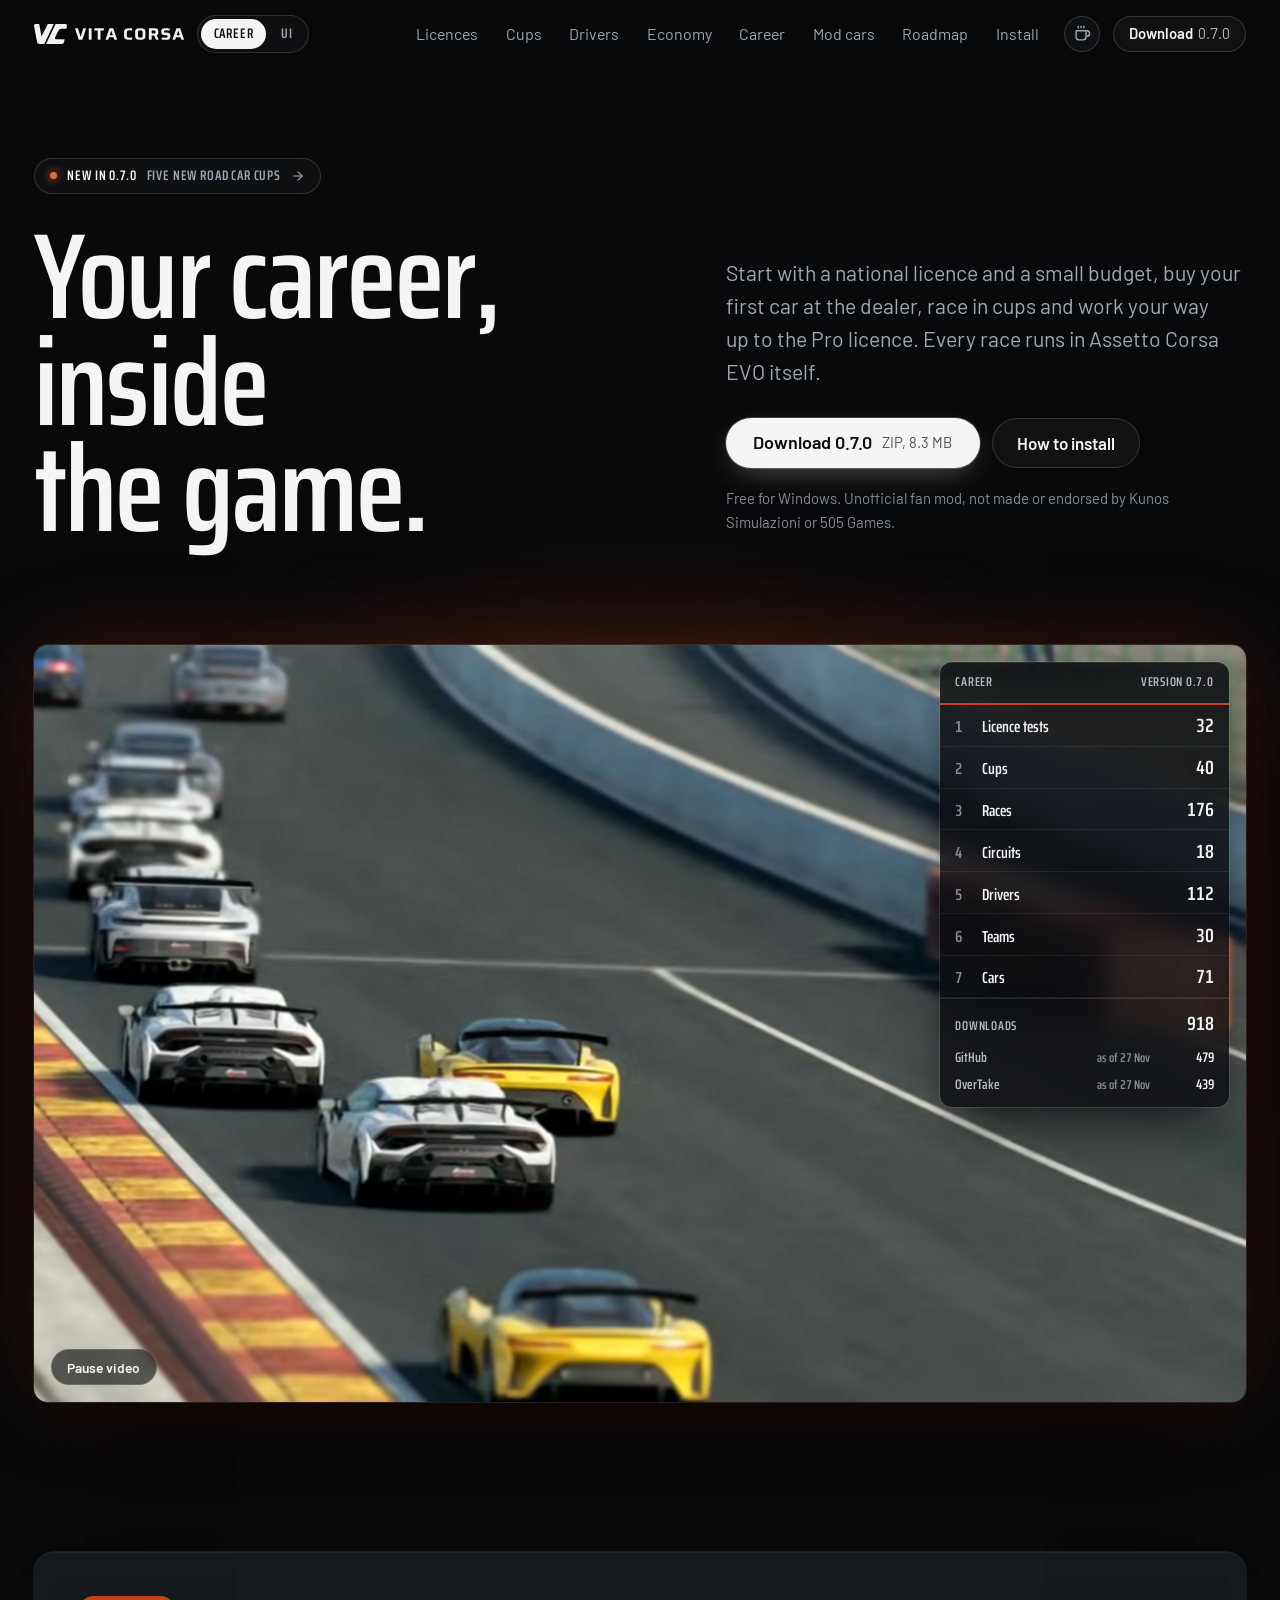
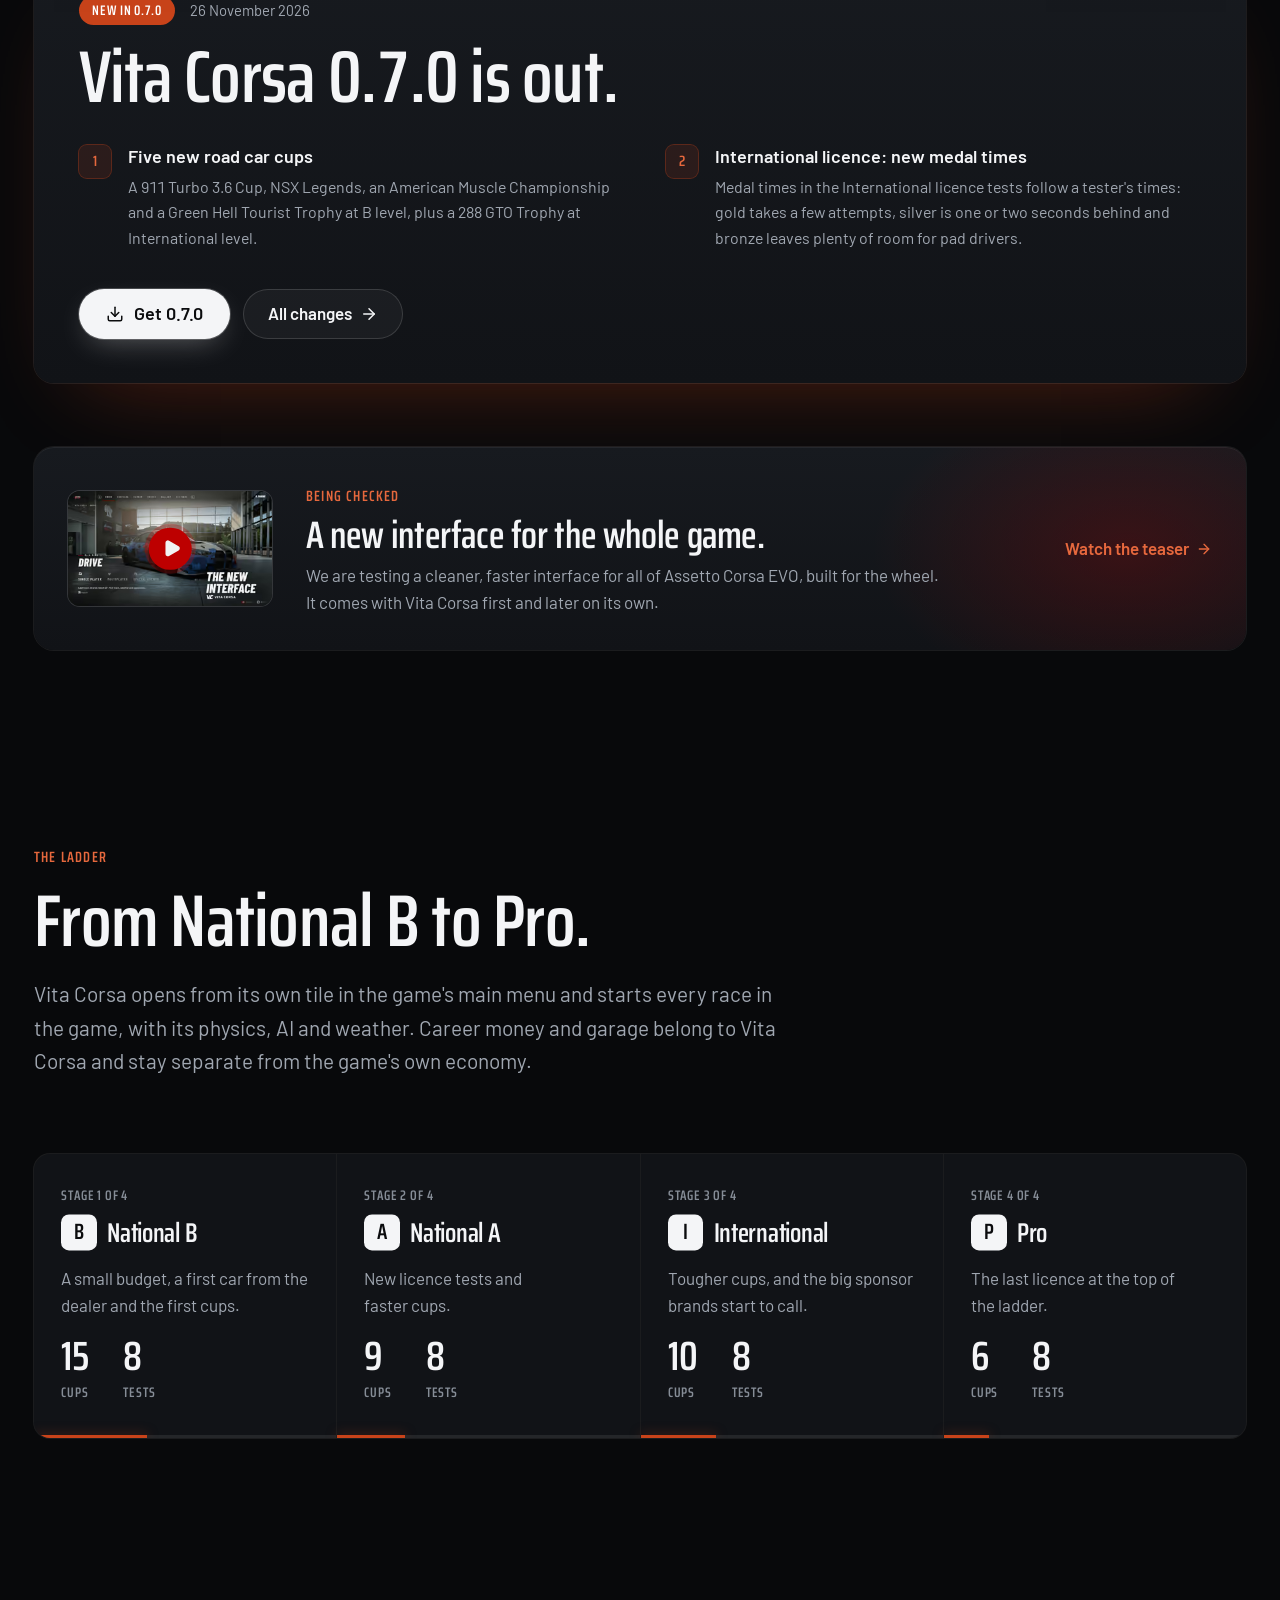
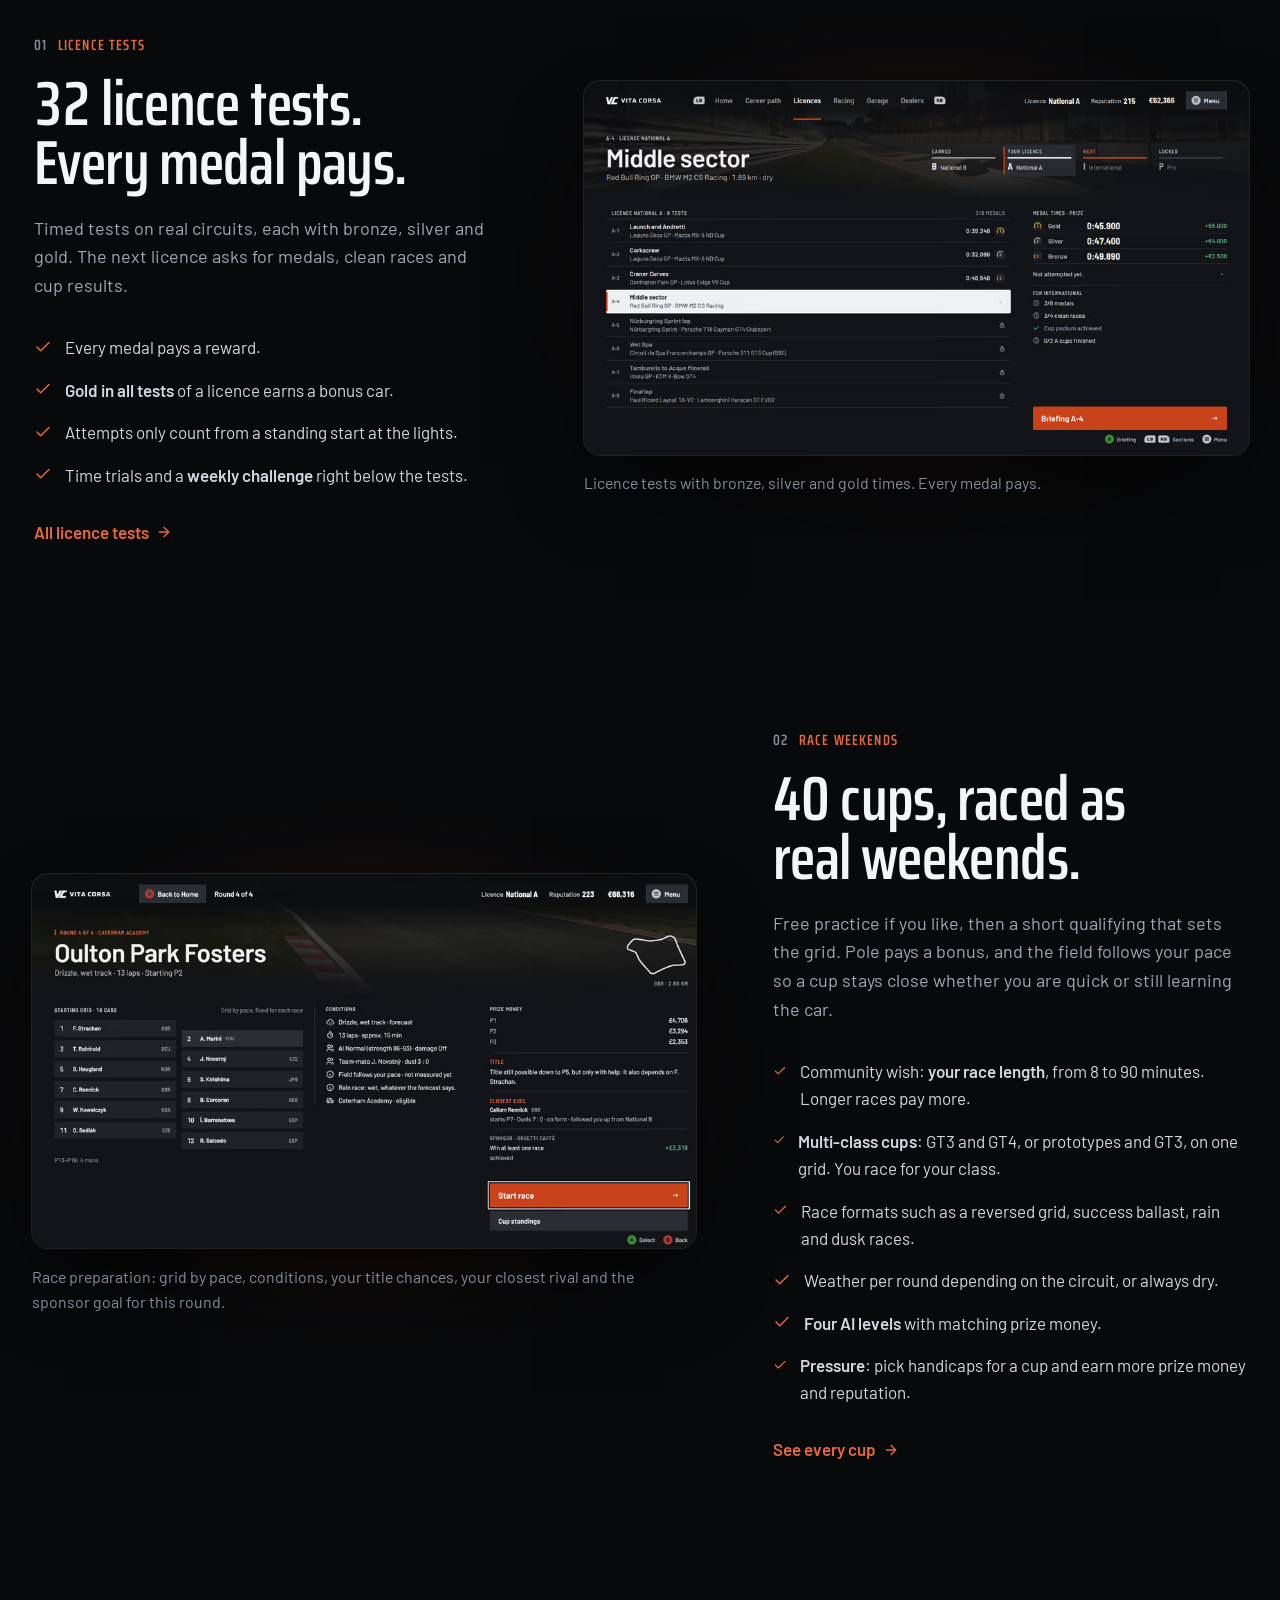
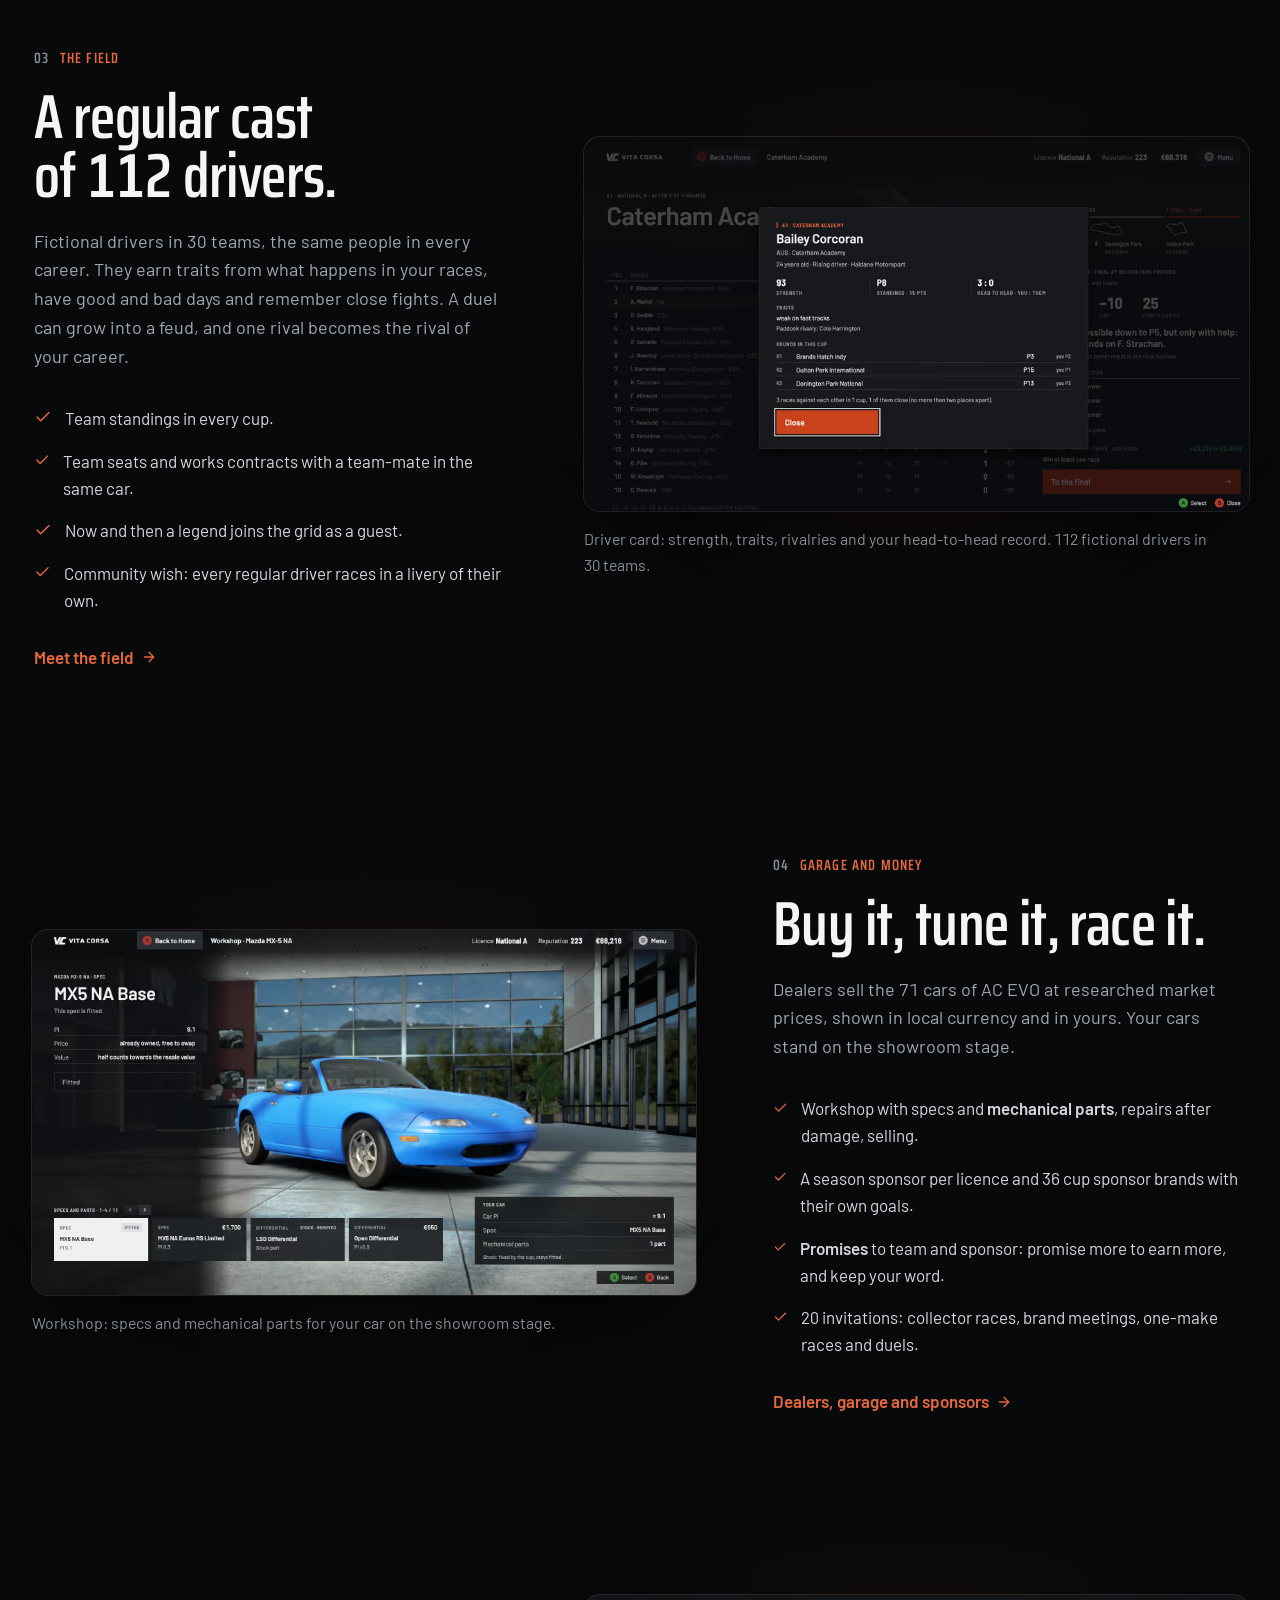
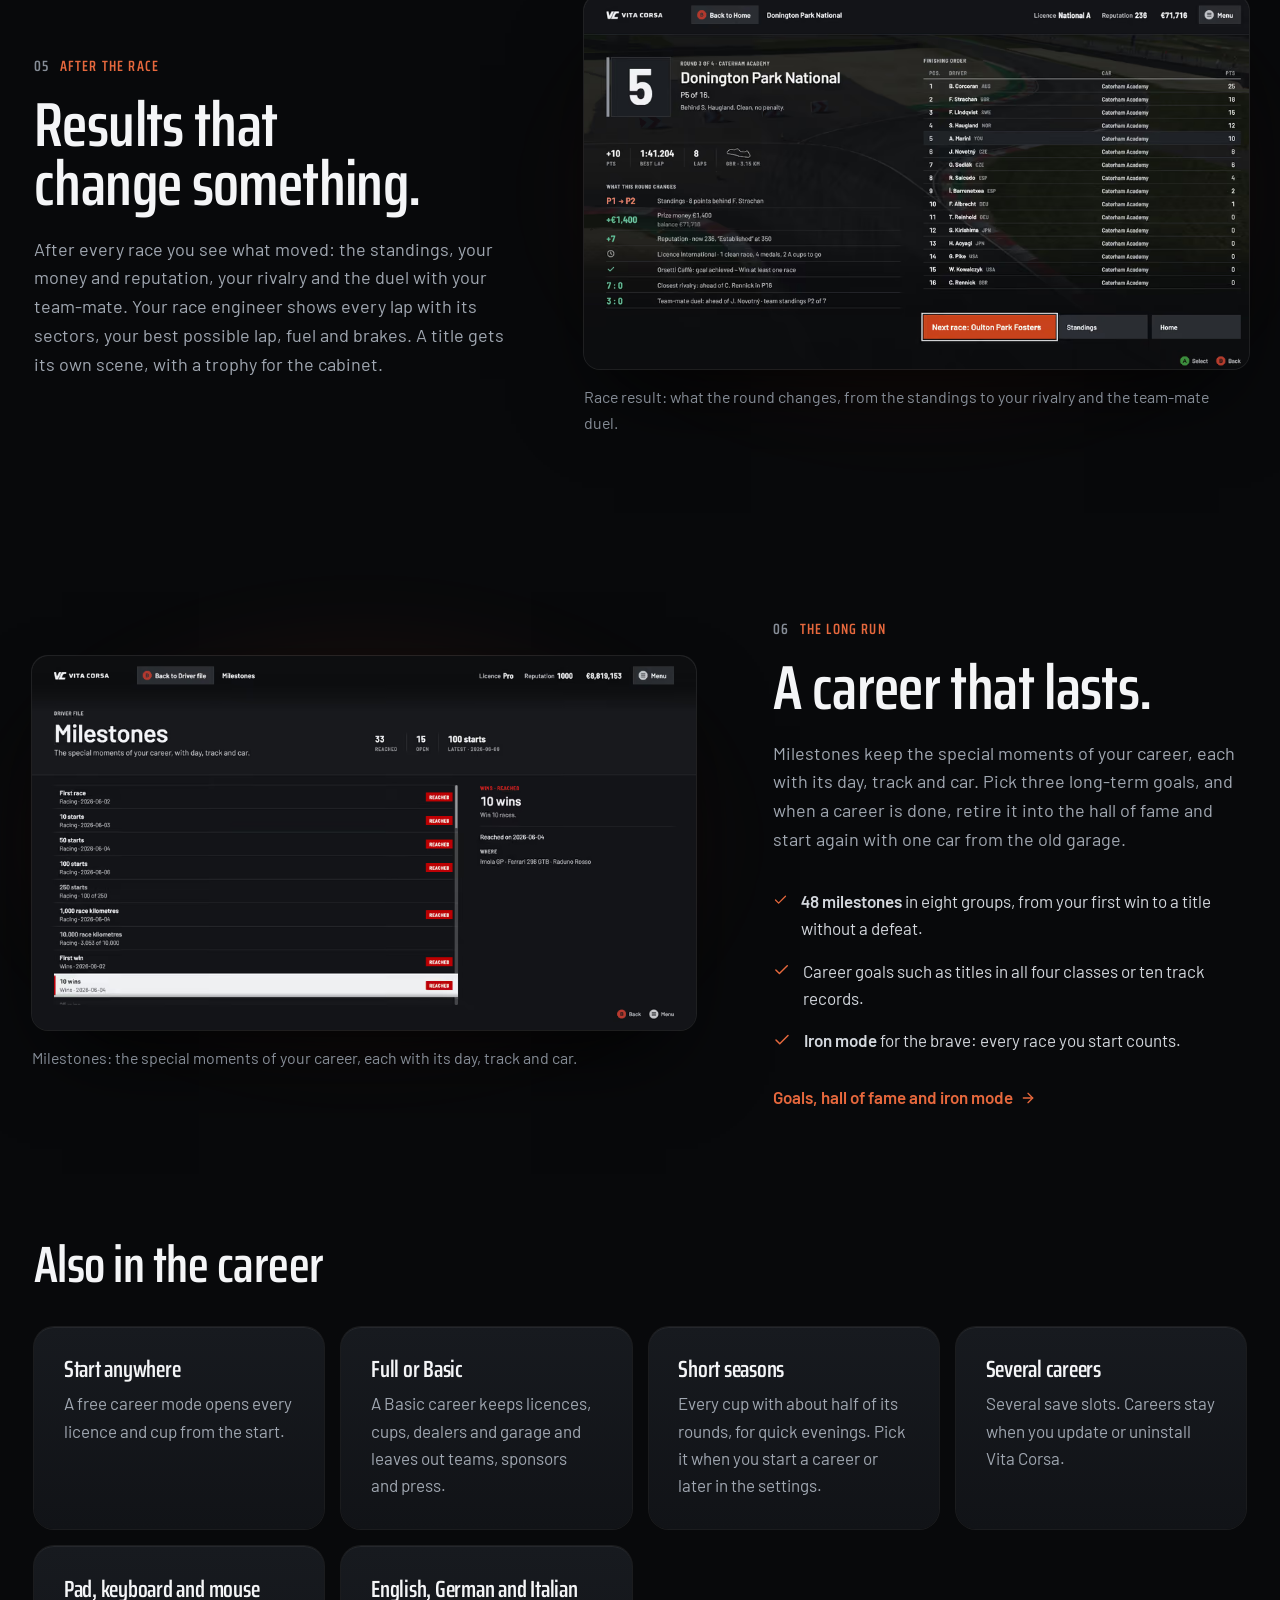
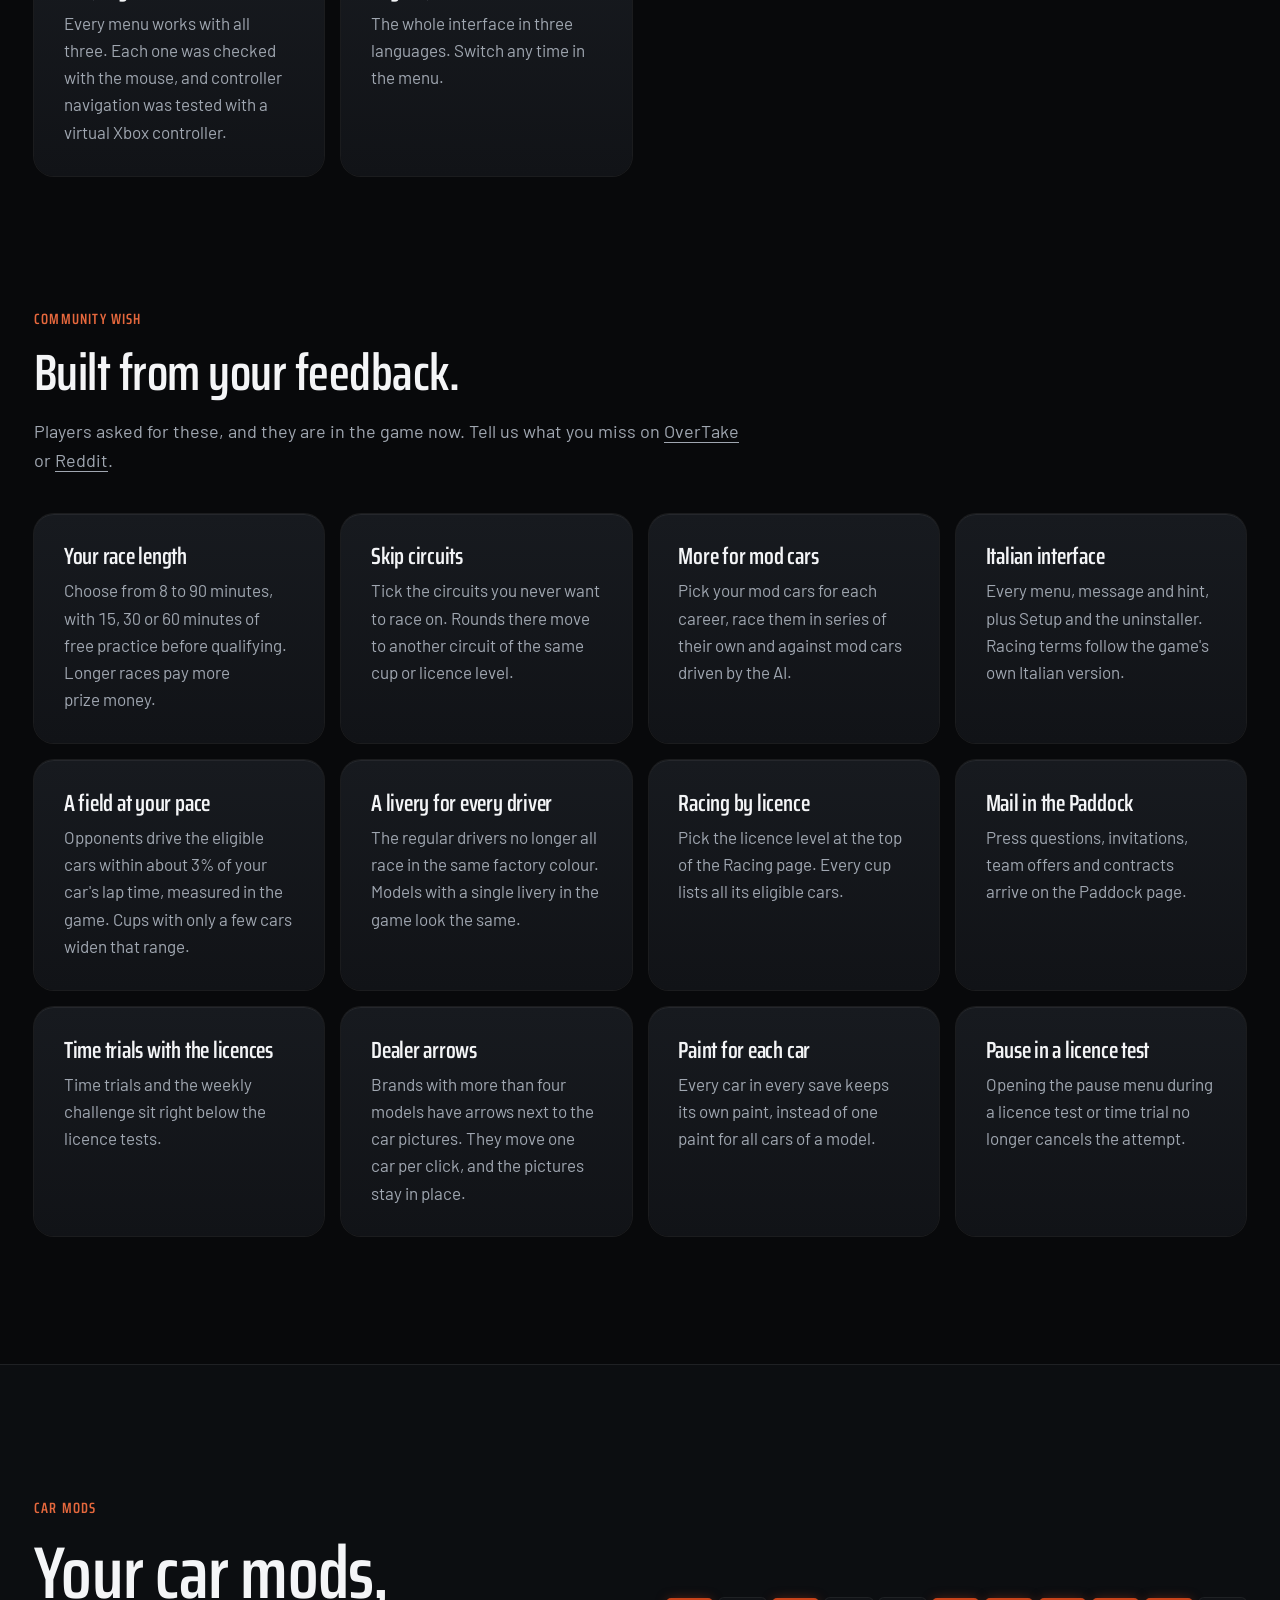
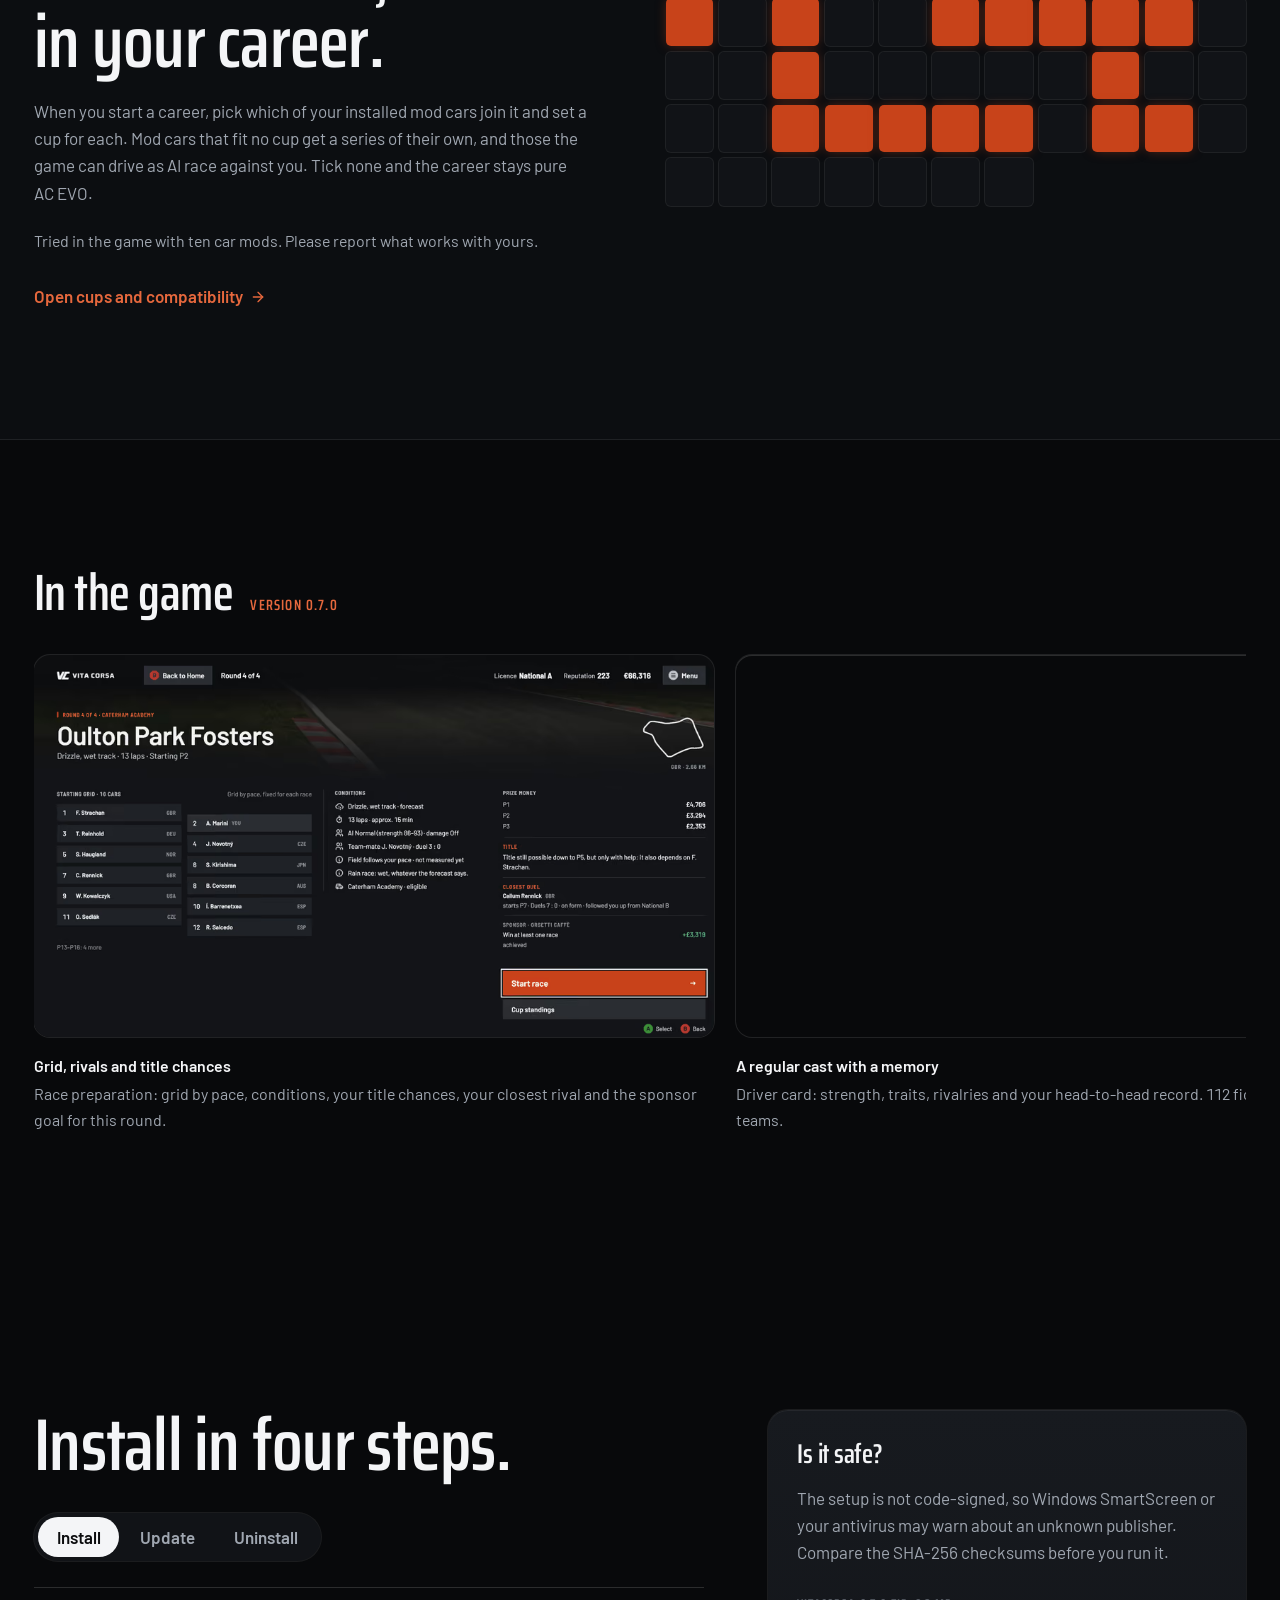
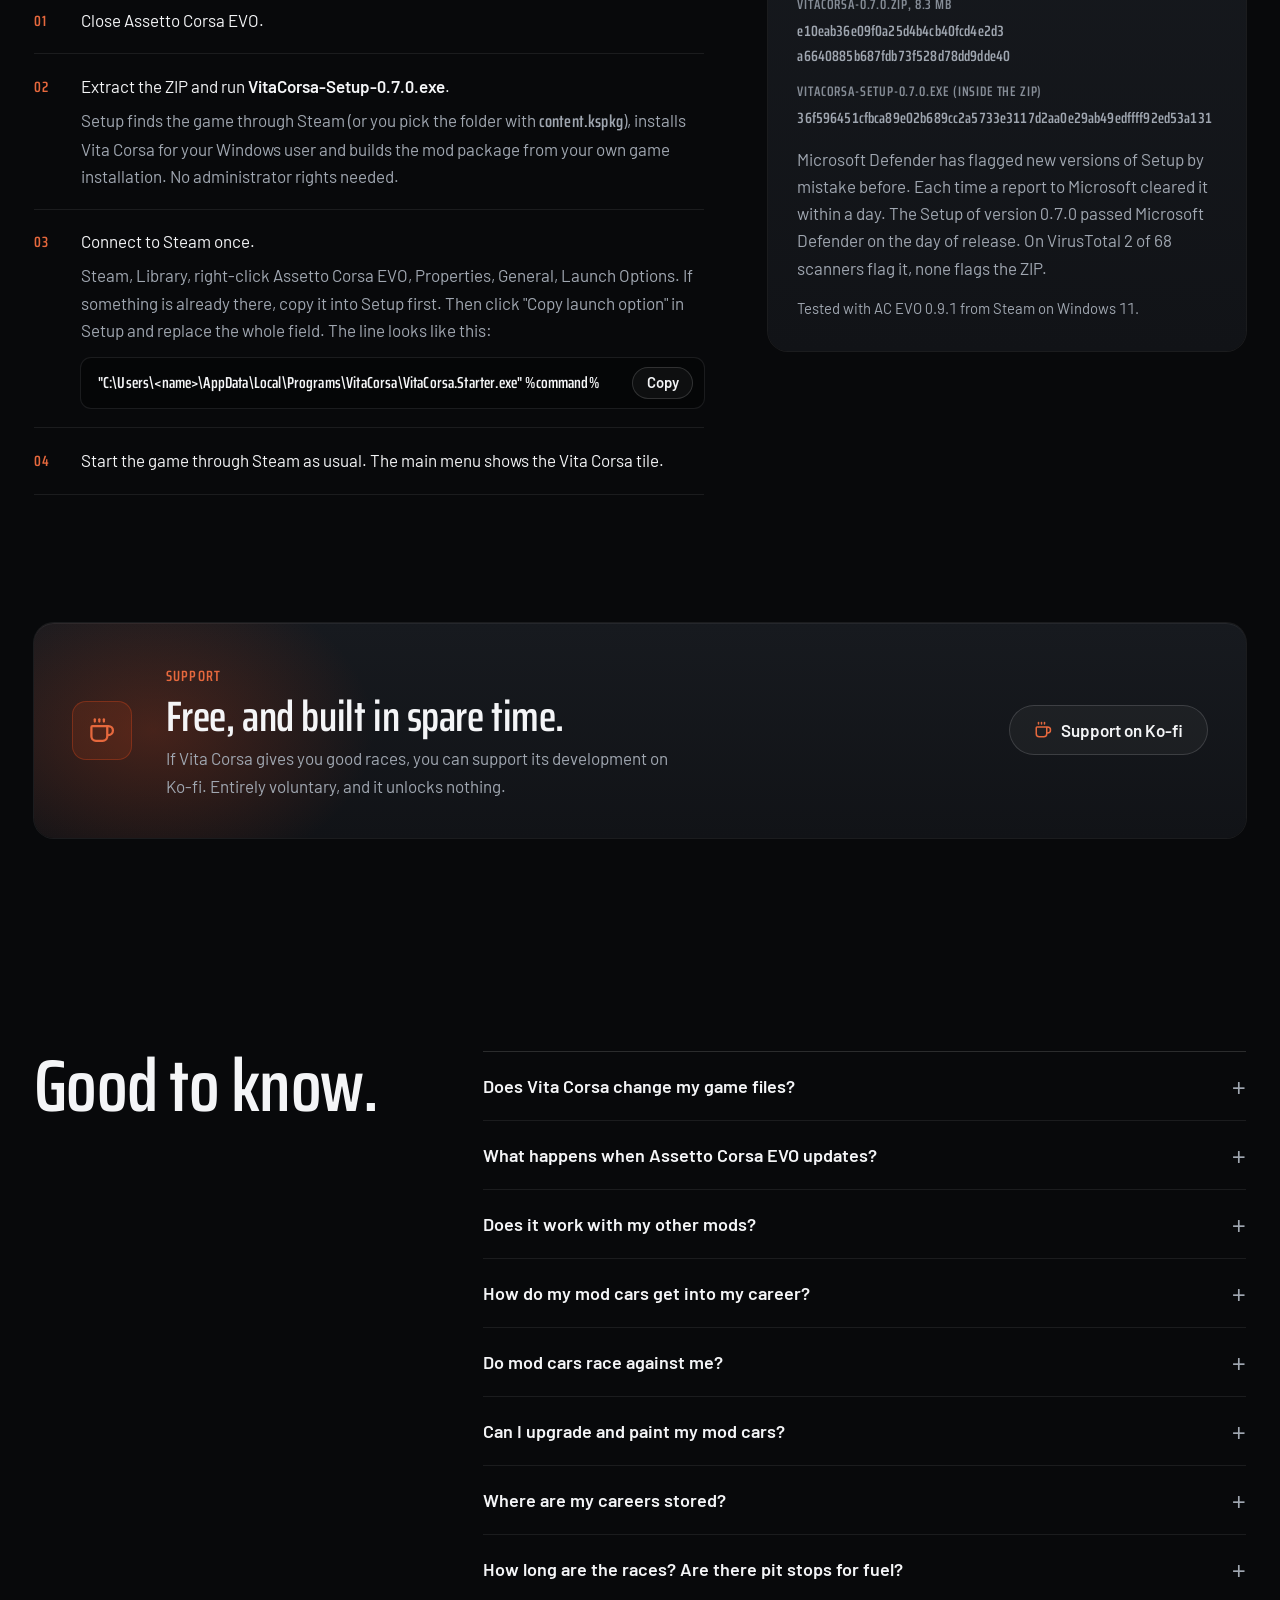
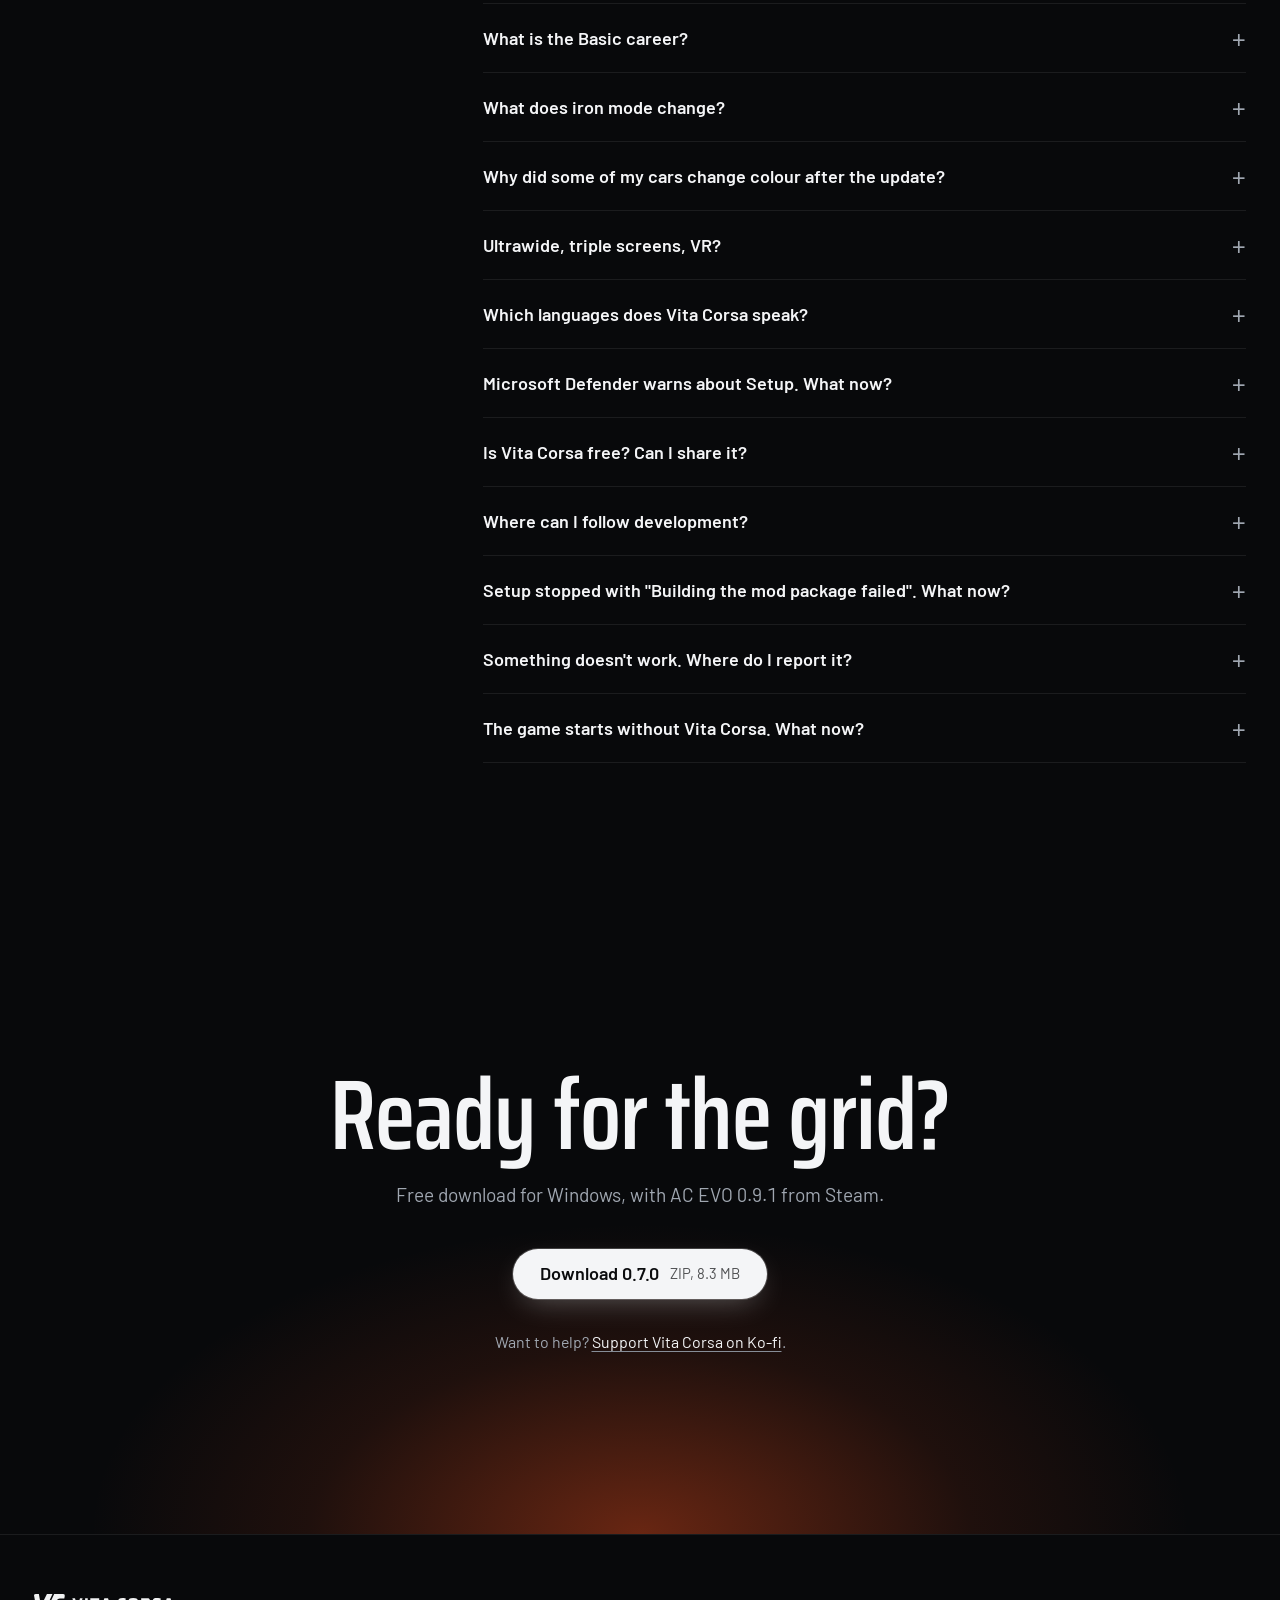
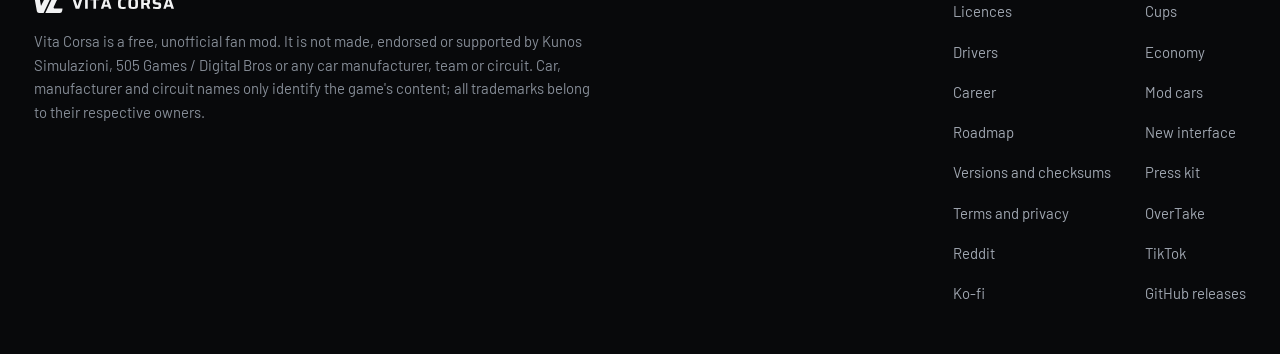
==== commit 705ebc82: "docs: update website and roadmap (2026-11-26) Co-Authored-By: Claude Opus 5.5 <noreply@anthropic.com" ====
--- a/index.html
+++ b/index.html
@@ -1 +1 @@
-<!DOCTYPE html><html lang="en" class="vc"> <head><meta charset="utf-8"><meta name="viewport" content="width=device-width, initial-scale=1"><title>Vita Corsa · Career mod for Assetto Corsa EVO</title><meta name="description" content="Vita Corsa is a free, unofficial career mode for Assetto Corsa EVO: licences, licence tests, cups, dealers, garage and sponsors, right in the game's main menu."><meta name="theme-color" content="#121417"><meta name="color-scheme" content="dark"><link rel="canonical" href="https://vitacorsa.github.io/"><meta property="og:type" content="website"><meta property="og:site_name" content="Vita Corsa"><meta property="og:title" content="Vita Corsa · Career mod for Assetto Corsa EVO"><meta property="og:description" content="Vita Corsa is a free, unofficial career mode for Assetto Corsa EVO: licences, licence tests, cups, dealers, garage and sponsors, right in the game's main menu."><meta property="og:url" content="https://vitacorsa.github.io/"><meta property="og:image" content="https://vitacorsa.github.io/teilen/start.png"><meta property="og:image:width" content="1200"><meta property="og:image:height" content="630"><meta property="og:image:alt" content="Vita Corsa · Career mod for Assetto Corsa EVO"><meta name="twitter:card" content="summary_large_image"><link rel="icon" href="data:image/svg+xml,%3csvg%20xmlns='http://www.w3.org/2000/svg'%20viewBox='0%200%20298.60%20177.10'%20width='298.60'%20height='177.10'%20role='img'%20aria-labelledby='titel'%3e%3ctitle%20id='titel'%3eVita%20Corsa%20Signet,%20Kleinfassung%3c/title%3e%3cg%20id='signet'%20fill='%23121417'%3e%3cpath%20id='signet-v'%20d='M0.45%2016.66L26.86%20160.44Q29.92%20177.10%2047.63%20177.10L90.64%20177.10L175.00%200.00L122.31%200.00L68.08%20107.12Q67.10%20109.04%2066.44%20109.05Q65.78%20109.06%2065.43%20107.15L45.75%200.00L15.10%200.00Q6.25%200.00%202.58%204.17Q-1.08%208.33%200.45%2016.66Z'/%3e%3cpath%20id='signet-c'%20d='M197.77%200.00L113.41%20177.10L252.32%20177.10Q270.03%20177.10%20273.15%20159.39L276.90%20138.14Q277.34%20135.61%20274.81%20135.61L206.10%20135.61Q195.98%20135.61%20193.23%20130.76Q190.47%20125.91%20195.09%20116.22L221.45%2060.88Q230.69%2041.49%20250.93%2041.49L291.41%2041.49Q293.94%2041.49%20294.38%2038.96L298.13%2017.71Q301.25%200.00%20283.54%200.00Z'/%3e%3c/g%3e%3c/svg%3e" media="(prefers-color-scheme: light)"><link rel="icon" href="data:image/svg+xml,%3csvg%20xmlns='http://www.w3.org/2000/svg'%20viewBox='0%200%20298.60%20177.10'%20width='298.60'%20height='177.10'%20role='img'%20aria-labelledby='titel'%3e%3ctitle%20id='titel'%3eVita%20Corsa%20Signet,%20Kleinfassung%3c/title%3e%3cg%20id='signet'%20fill='%23F1F2F3'%3e%3cpath%20id='signet-v'%20d='M0.45%2016.66L26.86%20160.44Q29.92%20177.10%2047.63%20177.10L90.64%20177.10L175.00%200.00L122.31%200.00L68.08%20107.12Q67.10%20109.04%2066.44%20109.05Q65.78%20109.06%2065.43%20107.15L45.75%200.00L15.10%200.00Q6.25%200.00%202.58%204.17Q-1.08%208.33%200.45%2016.66Z'/%3e%3cpath%20id='signet-c'%20d='M197.77%200.00L113.41%20177.10L252.32%20177.10Q270.03%20177.10%20273.15%20159.39L276.90%20138.14Q277.34%20135.61%20274.81%20135.61L206.10%20135.61Q195.98%20135.61%20193.23%20130.76Q190.47%20125.91%20195.09%20116.22L221.45%2060.88Q230.69%2041.49%20250.93%2041.49L291.41%2041.49Q293.94%2041.49%20294.38%2038.96L298.13%2017.71Q301.25%200.00%20283.54%200.00Z'/%3e%3c/g%3e%3c/svg%3e" media="(prefers-color-scheme: dark)"><!-- Vorladen nur, was der Hero braucht (Saira, Barlow 400); die Ersatzschrift hat abgestimmte Maße (kein Springen) --><style>@font-face{font-family:Saira-022eff54fd130b6c;src:url("/_astro/fonts/645204fef8bec149.woff2") format("woff2");font-display:optional;unicode-range:U+20-7e, U+a0-ff, U+2010-2027, U+2030-203a, U+20ac, U+2122, U+2190-2193, U+2212;font-weight:620;font-style:normal;font-stretch:70%;}@font-face{font-family:Saira-022eff54fd130b6c;src:url("/_astro/fonts/5af8b186f16e7444.woff2") format("woff2");font-display:optional;unicode-range:U+100-17f;font-weight:620;font-style:normal;font-stretch:70%;}@font-face{font-family:"Saira-022eff54fd130b6c fallback: Arial";src:local("Arial Bold"),local("Arial-BoldMT");font-display:swap;font-weight:620;font-style:normal;size-adjust:76.0429%;ascent-override:149.2578%;descent-override:57.7305%;line-gap-override:0%;}:root{--schrift-saira:Saira-022eff54fd130b6c,"Saira-022eff54fd130b6c fallback: Arial",sans-serif;}</style> <link rel="preload" href="/_astro/fonts/645204fef8bec149.woff2" as="font" type="font/woff2" crossorigin><style>@font-face{font-family:Barlow-b5a63c2d7d5902aa;src:url("/_astro/fonts/40c164e5bf5017ab.woff2") format("woff2");font-display:optional;unicode-range:U+20-7e, U+a0-ff, U+2010-2027, U+2030-203a, U+20ac, U+2122, U+2190-2193, U+2212;font-weight:400;font-style:normal;}@font-face{font-family:Barlow-b5a63c2d7d5902aa;src:url("/_astro/fonts/9de6077158dc6e78.woff2") format("woff2");font-display:optional;unicode-range:U+100-17f;font-weight:400;font-style:normal;}@font-face{font-family:Barlow-b5a63c2d7d5902aa;src:url("/_astro/fonts/3ee02180d3c2185c.woff2") format("woff2");font-display:optional;unicode-range:U+20-7e, U+a0-ff, U+2010-2027, U+2030-203a, U+20ac, U+2122, U+2190-2193, U+2212;font-weight:600;font-style:normal;}@font-face{font-family:Barlow-b5a63c2d7d5902aa;src:url("/_astro/fonts/8a4772d2bec82686.woff2") format("woff2");font-display:optional;unicode-range:U+100-17f;font-weight:600;font-style:normal;}@font-face{font-family:"Barlow-b5a63c2d7d5902aa fallback: Arial";src:local("Arial");font-display:swap;font-weight:400;font-style:normal;size-adjust:96.68%;ascent-override:103.4341%;descent-override:20.6868%;line-gap-override:0%;}@font-face{font-family:"Barlow-b5a63c2d7d5902aa fallback: Arial";src:local("Arial Bold"),local("Arial-BoldMT");font-display:swap;font-weight:600;font-style:normal;size-adjust:96.68%;ascent-override:103.4341%;descent-override:20.6868%;line-gap-override:0%;}:root{--schrift-barlow:Barlow-b5a63c2d7d5902aa,"Barlow-b5a63c2d7d5902aa fallback: Arial",sans-serif;}</style> <link rel="preload" href="/_astro/fonts/40c164e5bf5017ab.woff2" as="font" type="font/woff2" crossorigin><link rel="preload" href="/_astro/fonts/3ee02180d3c2185c.woff2" as="font" type="font/woff2" crossorigin><script type="application/ld+json">{"@context":"https://schema.org","@type":"SoftwareApplication","name":"Vita Corsa","description":"Free, unofficial career mod for Assetto Corsa EVO.","applicationCategory":"GameApplication","applicationSubCategory":"Game mod","operatingSystem":"Windows","softwareVersion":"0.7.0","datePublished":"2026-11-26","downloadUrl":"https://github.com/vitacorsa/vitacorsa.github.io/releases/download/v0.7.0/VitaCorsa-0.7.0.zip","fileSize":"8.3 MB","url":"https://vitacorsa.github.io/","image":"https://vitacorsa.github.io/teilen/start.png","isAccessibleForFree":true,"offers":{"@type":"Offer","price":"0","priceCurrency":"EUR"}}</script><link rel="stylesheet" href="/_astro/Basis.oiJgWaEa.css"></head> <body> <a class="springen" href="#inhalt">Skip to content</a> <header class="kopf"> <a class="kopf-logo" href="/" aria-label="Vita Corsa home"><img src="/_astro/vita-corsa_logo-horizontal_hell.Br6Usjna.svg" alt="Vita Corsa" width="150" height="20"></a>  <nav class="kopf-nav" aria-label="Main"> <ul role="list"> <li><a href="/licences.html">Licences</a></li><li><a href="/cups.html">Cups</a></li><li><a href="/drivers.html">Drivers</a></li><li><a href="/economy.html">Economy</a></li><li><a href="/career.html">Career</a></li><li><a href="/mod-cars.html">Mod cars</a></li><li><a href="/roadmap.html">Roadmap</a></li><li><a href="/#install">Install</a></li> </ul> </nav> <details class="kopf-menue"> <summary>Menu</summary> <ul role="list"> <li><a href="/licences.html">Licences</a></li><li><a href="/cups.html">Cups</a></li><li><a href="/drivers.html">Drivers</a></li><li><a href="/economy.html">Economy</a></li><li><a href="/career.html">Career</a></li><li><a href="/mod-cars.html">Mod cars</a></li><li><a href="/roadmap.html">Roadmap</a></li><li><a href="/#install">Install</a></li> <li class="kopf-menue-kofi"><a href="https://ko-fi.com/filthyjoker"><svg xmlns="http://www.w3.org/2000/svg" width="24" height="24" viewBox="0 0 24 24" fill="none" stroke="currentColor" stroke-width="2" stroke-linecap="round" stroke-linejoin="round" class="lucide lucide-coffee" aria-hidden="true"> <path d="M10 2v2"></path><path d="M14 2v2"></path><path d="M16 8a1 1 0 0 1 1 1v8a4 4 0 0 1-4 4H7a4 4 0 0 1-4-4V9a1 1 0 0 1 1-1h14a4 4 0 1 1 0 8h-1"></path><path d="M6 2v2"></path>  </svg>Support on Ko-fi</a></li> </ul> </details> <a class="kopf-kofi" href="https://ko-fi.com/filthyjoker" aria-label="Support Vita Corsa on Ko-fi" title="Support on Ko-fi"><svg xmlns="http://www.w3.org/2000/svg" width="24" height="24" viewBox="0 0 24 24" fill="none" stroke="currentColor" stroke-width="2" stroke-linecap="round" stroke-linejoin="round" class="lucide lucide-coffee" aria-hidden="true"> <path d="M10 2v2"></path><path d="M14 2v2"></path><path d="M16 8a1 1 0 0 1 1 1v8a4 4 0 0 1-4 4H7a4 4 0 0 1-4-4V9a1 1 0 0 1 1-1h14a4 4 0 1 1 0 8h-1"></path><path d="M6 2v2"></path>  </svg></a> <a class="kopf-laden" href="https://github.com/vitacorsa/vitacorsa.github.io/releases/download/v0.7.0/VitaCorsa-0.7.0.zip">Download <span>0.7.0</span></a> </header> <main id="inhalt">  <section class="held" aria-labelledby="held-titel"> <div class="held-text"> <a class="ueberzeile" href="#new"><span class="punkt" aria-hidden="true"></span><span class="ueberzeile-tag">New in 0.7.0</span><span class="ueberzeile-text">Five new road car cups</span><svg xmlns="http://www.w3.org/2000/svg" width="24" height="24" viewBox="0 0 24 24" fill="none" stroke="currentColor" stroke-width="2" stroke-linecap="round" stroke-linejoin="round" class="lucide lucide-arrow-right" aria-hidden="true"> <path d="M5 12h14"></path><path d="m12 5 7 7-7 7"></path>  </svg></a> <h1 id="held-titel">Your career, inside the game.</h1> <div class="held-seite"> <p class="held-satz">Start with a national licence and a small budget, buy your first car at the dealer, race in cups and work your way up to the Pro licence. Every race runs in Assetto Corsa EVO itself.</p> <div class="held-aktion"> <a class="knopf" href="https://github.com/vitacorsa/vitacorsa.github.io/releases/download/v0.7.0/VitaCorsa-0.7.0.zip">Download 0.7.0<small>ZIP, 8.3 MB</small></a> <a class="knopf-zweit" href="#install">How to install</a> </div> <p class="held-fein">Free for Windows. <span>Unofficial fan mod, not made or endorsed by Kunos Simulazioni or 505 Games.</span></p> </div> </div> <div class="held-buehne"> <div class="held-fenster"> <div class="clip held-clip" data-clip> <picture> <source type="image/avif" srcset="/medien/rennen-mix-24e87fab32-poster-1920.avif 1920w, /medien/rennen-mix-24e87fab32-poster-1280.avif 1280w, /medien/rennen-mix-24e87fab32-poster-960.avif 960w, /medien/rennen-mix-24e87fab32-poster-640.avif 640w" sizes="(min-width: 85rem) 80rem, calc(100vw - 2.5rem)"> <source type="image/webp" srcset="/medien/rennen-mix-24e87fab32-poster-1920.webp 1920w, /medien/rennen-mix-24e87fab32-poster-1280.webp 1280w, /medien/rennen-mix-24e87fab32-poster-960.webp 960w, /medien/rennen-mix-24e87fab32-poster-640.webp 640w" sizes="(min-width: 85rem) 80rem, calc(100vw - 2.5rem)"> <img src="/medien/rennen-mix-24e87fab32-poster-1280.webp" alt="" width="1920" height="1080" fetchpriority="high" loading="eager" decoding="async"> </picture> <video muted loop playsinline preload="none" aria-label="Close racing in Assetto Corsa EVO, from road cars and touring cars to GT3 and prototypes" tabindex="-1"> <source src="/medien/rennen-mix-24e87fab32-1920.webm" type="video/webm; codecs=&quot;av01.0.08M.08&quot;" media="(min-width: 1281px)"> <source src="/medien/rennen-mix-24e87fab32-1920.mp4" type="video/mp4" media="(min-width: 1281px)"> <source src="/medien/rennen-mix-24e87fab32-1280.webm" type="video/webm; codecs=&quot;av01.0.08M.08&quot;"> <source src="/medien/rennen-mix-24e87fab32-1280.mp4" type="video/mp4"> </video> <button class="clip-knopf" type="button" aria-pressed="false" hidden> <span class="clip-pause">Pause video</span><span class="clip-weiter">Play video</span> </button> </div><script type="module">var e=matchMedia(`(prefers-reduced-motion: reduce)`),t=navigator.connection?.saveData===!0;for(let n of document.querySelectorAll(`[data-clip]`)){let r=n.querySelector(`video`),i=n.querySelector(`.clip-knopf`),a=e=>{i.setAttribute(`aria-pressed`,String(!e)),n.toggleAttribute(`data-angehalten`,!e)},o=()=>{e.matches||t||r.play().then(()=>{n.setAttribute(`data-laeuft`,``),i.hidden=!1,a(!0)},()=>{})};i.addEventListener(`click`,()=>{r.paused?o():(r.pause(),a(!1))}),e.addEventListener(`change`,()=>e.matches?(r.pause(),a(!1)):o()),document.readyState===`complete`?o():addEventListener(`load`,o,{once:!0})}</script> <div class="turm" role="group" aria-labelledby="turm-titel"> <p id="turm-titel" class="turm-kopf"><span>Career</span><span>Version 0.7.0</span></p> <ol role="list"> <li><span class="turm-pos">1</span><span class="turm-name">Licence tests</span><span class="turm-wert">32</span></li><li><span class="turm-pos">2</span><span class="turm-name">Cups</span><span class="turm-wert">40</span></li><li><span class="turm-pos">3</span><span class="turm-name">Races</span><span class="turm-wert">176</span></li><li><span class="turm-pos">4</span><span class="turm-name">Circuits</span><span class="turm-wert">18</span></li><li><span class="turm-pos">5</span><span class="turm-name">Drivers</span><span class="turm-wert">112</span></li><li><span class="turm-pos">6</span><span class="turm-name">Teams</span><span class="turm-wert">30</span></li><li><span class="turm-pos">7</span><span class="turm-name">Cars</span><span class="turm-wert">71</span></li> </ol> <div class="turm-fuss"> <p class="turm-fuss-kopf"><span>Downloads</span><span>918</span></p> <ul role="list"> <li><span>GitHub</span><span class="turm-stand">as of 27 Nov</span><span class="turm-fuss-wert">479</span></li><li><span>OverTake</span><span class="turm-stand">as of 27 Nov</span><span class="turm-fuss-wert">439</span></li> </ul> </div> </div> </div> </div> </section> <section id="new" class="neuheit" aria-labelledby="neuheit-titel"> <article class="neuheit-karte reveal"> <div class="neuheit-text"> <p class="neuheit-kopf"><span class="neuheit-tag">New in 0.7.0</span><time datetime="2026-11-26">26 November 2026</time></p> <h2 id="neuheit-titel">Vita Corsa 0.7.0 is out.</h2> <ol class="neuheit-punkte" role="list"> <li><h3>Five new road car cups</h3><p>A 911 Turbo 3.6 Cup, NSX Legends, an American Muscle Championship and a Green Hell Tourist Trophy at B level, plus a 288 GTO Trophy at International level.</p></li><li><h3>International licence: new medal times</h3><p>Medal times in the International licence tests follow a tester's times: gold takes a few attempts, silver is one or two seconds behind and bronze leaves plenty of room for pad drivers.</p></li> </ol> <div class="neuheit-aktion"> <a class="knopf" href="https://github.com/vitacorsa/vitacorsa.github.io/releases/download/v0.7.0/VitaCorsa-0.7.0.zip"><svg xmlns="http://www.w3.org/2000/svg" width="24" height="24" viewBox="0 0 24 24" fill="none" stroke="currentColor" stroke-width="2" stroke-linecap="round" stroke-linejoin="round" class="lucide lucide-download" aria-hidden="true"> <path d="M12 15V3"></path><path d="M21 15v4a2 2 0 0 1-2 2H5a2 2 0 0 1-2-2v-4"></path><path d="m7 10 5 5 5-5"></path>  </svg>Get 0.7.0</a> <a class="knopf-zweit" href="/versions.html#v0-7-0">All changes<svg xmlns="http://www.w3.org/2000/svg" width="24" height="24" viewBox="0 0 24 24" fill="none" stroke="currentColor" stroke-width="2" stroke-linecap="round" stroke-linejoin="round" class="lucide lucide-arrow-right" aria-hidden="true"> <path d="M5 12h14"></path><path d="m12 5 7 7-7 7"></path>  </svg></a> </div> </div>  </article> </section> <section id="leiter" class="leiter" aria-labelledby="leiter-titel"> <div class="leiter-kopf reveal"> <p class="etikett">The ladder</p> <h2 id="leiter-titel">From National B to Pro.</h2> <p>Vita Corsa opens from its own tile in the game's main menu and starts every race in the game, with its physics, AI and weather. Career money and garage belong to Vita Corsa and stay separate from the game's own economy.</p> </div> <ol class="leiter-tafel reveal" role="list"> <li> <span class="leiter-sektor">Stage 1 of 4</span> <h3><span class="leiter-buchstabe" aria-hidden="true">B</span>National B</h3> <p>A small budget, a first car from the dealer and the first cups.</p> <dl> <div><dt>Cups</dt><dd>15</dd></div> <div><dt>Tests</dt><dd>8</dd></div> </dl> <span class="leiter-balken" style="--anteil:0.375" aria-hidden="true"></span> </li><li> <span class="leiter-sektor">Stage 2 of 4</span> <h3><span class="leiter-buchstabe" aria-hidden="true">A</span>National A</h3> <p>New licence tests and faster cups.</p> <dl> <div><dt>Cups</dt><dd>9</dd></div> <div><dt>Tests</dt><dd>8</dd></div> </dl> <span class="leiter-balken" style="--anteil:0.225" aria-hidden="true"></span> </li><li> <span class="leiter-sektor">Stage 3 of 4</span> <h3><span class="leiter-buchstabe" aria-hidden="true">I</span>International</h3> <p>Tougher cups, and the big sponsor brands start to call.</p> <dl> <div><dt>Cups</dt><dd>10</dd></div> <div><dt>Tests</dt><dd>8</dd></div> </dl> <span class="leiter-balken" style="--anteil:0.25" aria-hidden="true"></span> </li><li> <span class="leiter-sektor">Stage 4 of 4</span> <h3><span class="leiter-buchstabe" aria-hidden="true">P</span>Pro</h3> <p>The last licence at the top of the ladder.</p> <dl> <div><dt>Cups</dt><dd>6</dd></div> <div><dt>Tests</dt><dd>8</dd></div> </dl> <span class="leiter-balken" style="--anteil:0.15" aria-hidden="true"></span> </li> </ol> </section> <div id="kapitel" class="kapitel-liste"> <section class="kapitel" aria-labelledby="kapitel-lizenzen"> <div class="kapitel-text reveal"> <p class="etikett"><span class="etikett-nr">01</span><span>Licence tests</span></p> <h2 id="kapitel-lizenzen">32 licence tests. Every medal pays.</h2> <p>Timed tests on real circuits, each with bronze, silver and gold. The next licence asks for medals, clean races and cup results.</p> <ul class="punkte"><li><svg xmlns="http://www.w3.org/2000/svg" width="24" height="24" viewBox="0 0 24 24" fill="none" stroke="currentColor" stroke-width="2" stroke-linecap="round" stroke-linejoin="round" class="lucide lucide-check" aria-hidden="true"> <path d="M20 6 9 17l-5-5"></path>  </svg><span>Every medal pays a reward.</span></li><li><svg xmlns="http://www.w3.org/2000/svg" width="24" height="24" viewBox="0 0 24 24" fill="none" stroke="currentColor" stroke-width="2" stroke-linecap="round" stroke-linejoin="round" class="lucide lucide-check" aria-hidden="true"> <path d="M20 6 9 17l-5-5"></path>  </svg><span><b>Gold in all tests</b> of a licence earns a bonus car.</span></li><li><svg xmlns="http://www.w3.org/2000/svg" width="24" height="24" viewBox="0 0 24 24" fill="none" stroke="currentColor" stroke-width="2" stroke-linecap="round" stroke-linejoin="round" class="lucide lucide-check" aria-hidden="true"> <path d="M20 6 9 17l-5-5"></path>  </svg><span>Attempts only count from a standing start at the lights.</span></li><li><svg xmlns="http://www.w3.org/2000/svg" width="24" height="24" viewBox="0 0 24 24" fill="none" stroke="currentColor" stroke-width="2" stroke-linecap="round" stroke-linejoin="round" class="lucide lucide-check" aria-hidden="true"> <path d="M20 6 9 17l-5-5"></path>  </svg><span>Time trials and a <b>weekly challenge</b> right below the tests.</span></li></ul> <a class="kapitel-weiter" href="/licences.html"><span>All licence tests</span><svg xmlns="http://www.w3.org/2000/svg" width="24" height="24" viewBox="0 0 24 24" fill="none" stroke="currentColor" stroke-width="2" stroke-linecap="round" stroke-linejoin="round" class="lucide lucide-arrow-right" aria-hidden="true"> <path d="M5 12h14"></path><path d="m12 5 7 7-7 7"></path>  </svg></a> </div> <figure class="kapitel-bild reveal">  <picture> <source srcset="/_astro/licence-tests.BHrvtRnz_25pepp.avif 640w, /_astro/licence-tests.BHrvtRnz_23WxiP.avif 960w, /_astro/licence-tests.BHrvtRnz_1tLq77.avif 1440w, /_astro/licence-tests.BHrvtRnz_Z2q7qJS.avif 1880w" type="image/avif" sizes="(min-width: 1100px) 60vw, 100vw"><source srcset="/_astro/licence-tests.BHrvtRnz_Z1A5iv3.webp 640w, /_astro/licence-tests.BHrvtRnz_Z1BwYBC.webp 960w, /_astro/licence-tests.BHrvtRnz_ZIm7yy.webp 1440w, /_astro/licence-tests.BHrvtRnz_5jswm.webp 1880w" type="image/webp" sizes="(min-width: 1100px) 60vw, 100vw">  <img src="/_astro/licence-tests.BHrvtRnz_zavhV.webp" srcset="/_astro/licence-tests.BHrvtRnz_Z1A5iv3.webp 640w, /_astro/licence-tests.BHrvtRnz_Z1BwYBC.webp 960w, /_astro/licence-tests.BHrvtRnz_ZIm7yy.webp 1440w, /_astro/licence-tests.BHrvtRnz_5jswm.webp 1880w" sizes="(min-width: 1100px) 60vw, 100vw" alt="Licence tests of the National A licence with medal times, prize money and the requirements for the next licence." loading="lazy" decoding="async" width="1920" height="1080"> </picture> <figcaption>Licence tests with bronze, silver and gold times. Every medal pays.</figcaption> </figure> </section><section class="kapitel" aria-labelledby="kapitel-wochenende"> <div class="kapitel-text reveal"> <p class="etikett"><span class="etikett-nr">02</span><span>Race weekends</span></p> <h2 id="kapitel-wochenende">40 cups, raced as real weekends.</h2> <p>Free practice if you like, then a short qualifying that sets the grid. Pole pays a bonus, and the field follows your pace so a cup stays close whether you are quick or still learning the car.</p> <ul class="punkte"><li><svg xmlns="http://www.w3.org/2000/svg" width="24" height="24" viewBox="0 0 24 24" fill="none" stroke="currentColor" stroke-width="2" stroke-linecap="round" stroke-linejoin="round" class="lucide lucide-check" aria-hidden="true"> <path d="M20 6 9 17l-5-5"></path>  </svg><span>Community wish: <b>your race length</b>, from 8 to 90 minutes. Longer races pay more.</span></li><li><svg xmlns="http://www.w3.org/2000/svg" width="24" height="24" viewBox="0 0 24 24" fill="none" stroke="currentColor" stroke-width="2" stroke-linecap="round" stroke-linejoin="round" class="lucide lucide-check" aria-hidden="true"> <path d="M20 6 9 17l-5-5"></path>  </svg><span><b>Multi-class cups</b>: GT3 and GT4, or prototypes and GT3, on one grid. You race for your class.</span></li><li><svg xmlns="http://www.w3.org/2000/svg" width="24" height="24" viewBox="0 0 24 24" fill="none" stroke="currentColor" stroke-width="2" stroke-linecap="round" stroke-linejoin="round" class="lucide lucide-check" aria-hidden="true"> <path d="M20 6 9 17l-5-5"></path>  </svg><span>Race formats such as a reversed grid, success ballast, rain and dusk races.</span></li><li><svg xmlns="http://www.w3.org/2000/svg" width="24" height="24" viewBox="0 0 24 24" fill="none" stroke="currentColor" stroke-width="2" stroke-linecap="round" stroke-linejoin="round" class="lucide lucide-check" aria-hidden="true"> <path d="M20 6 9 17l-5-5"></path>  </svg><span>Weather per round depending on the circuit, or always dry.</span></li><li><svg xmlns="http://www.w3.org/2000/svg" width="24" height="24" viewBox="0 0 24 24" fill="none" stroke="currentColor" stroke-width="2" stroke-linecap="round" stroke-linejoin="round" class="lucide lucide-check" aria-hidden="true"> <path d="M20 6 9 17l-5-5"></path>  </svg><span><b>Four AI levels</b> with matching prize money.</span></li><li><svg xmlns="http://www.w3.org/2000/svg" width="24" height="24" viewBox="0 0 24 24" fill="none" stroke="currentColor" stroke-width="2" stroke-linecap="round" stroke-linejoin="round" class="lucide lucide-check" aria-hidden="true"> <path d="M20 6 9 17l-5-5"></path>  </svg><span><b>Pressure</b>: pick handicaps for a cup and earn more prize money and reputation.</span></li></ul> <a class="kapitel-weiter" href="/cups.html"><span>See every cup</span><svg xmlns="http://www.w3.org/2000/svg" width="24" height="24" viewBox="0 0 24 24" fill="none" stroke="currentColor" stroke-width="2" stroke-linecap="round" stroke-linejoin="round" class="lucide lucide-arrow-right" aria-hidden="true"> <path d="M5 12h14"></path><path d="m12 5 7 7-7 7"></path>  </svg></a> </div> <figure class="kapitel-bild reveal">  <picture> <source srcset="/_astro/race-preparation.I79BPbiT_1dxWbx.avif 640w, /_astro/race-preparation.I79BPbiT_16O9zF.avif 960w, /_astro/race-preparation.I79BPbiT_Z1yOHv5.avif 1440w, /_astro/race-preparation.I79BPbiT_16USoR.avif 1880w" type="image/avif" sizes="(min-width: 1100px) 60vw, 100vw"><source srcset="/_astro/race-preparation.I79BPbiT_Z29Wg8M.webp 640w, /_astro/race-preparation.I79BPbiT_Z2gG3JE.webp 960w, /_astro/race-preparation.I79BPbiT_gtxln.webp 1440w, /_astro/race-preparation.I79BPbiT_2fwm3O.webp 1880w" type="image/webp" sizes="(min-width: 1100px) 60vw, 100vw">  <img src="/_astro/race-preparation.I79BPbiT_2fwm3O.webp" srcset="/_astro/race-preparation.I79BPbiT_Z29Wg8M.webp 640w, /_astro/race-preparation.I79BPbiT_Z2gG3JE.webp 960w, /_astro/race-preparation.I79BPbiT_gtxln.webp 1440w, /_astro/race-preparation.I79BPbiT_2fwm3O.webp 1880w" sizes="(min-width: 1100px) 60vw, 100vw" alt="Race preparation with the starting grid by pace, the conditions, your title chances, your closest duel and the sponsor goal for this round." loading="lazy" decoding="async" width="1880" height="1057"> </picture> <figcaption>Race preparation: grid by pace, conditions, your title chances, your closest rival and the sponsor goal for this round.</figcaption> </figure> </section><section class="kapitel" aria-labelledby="kapitel-fahrerfeld"> <div class="kapitel-text reveal"> <p class="etikett"><span class="etikett-nr">03</span><span>The field</span></p> <h2 id="kapitel-fahrerfeld">A regular cast of 112 drivers.</h2> <p>Fictional drivers in 30 teams, the same people in every career. They earn traits from what happens in your races, have good and bad days and remember close fights. A duel can grow into a feud, and one rival becomes the rival of your career.</p> <ul class="punkte"><li><svg xmlns="http://www.w3.org/2000/svg" width="24" height="24" viewBox="0 0 24 24" fill="none" stroke="currentColor" stroke-width="2" stroke-linecap="round" stroke-linejoin="round" class="lucide lucide-check" aria-hidden="true"> <path d="M20 6 9 17l-5-5"></path>  </svg><span>Team standings in every cup.</span></li><li><svg xmlns="http://www.w3.org/2000/svg" width="24" height="24" viewBox="0 0 24 24" fill="none" stroke="currentColor" stroke-width="2" stroke-linecap="round" stroke-linejoin="round" class="lucide lucide-check" aria-hidden="true"> <path d="M20 6 9 17l-5-5"></path>  </svg><span>Team seats and works contracts with a team-mate in the same car.</span></li><li><svg xmlns="http://www.w3.org/2000/svg" width="24" height="24" viewBox="0 0 24 24" fill="none" stroke="currentColor" stroke-width="2" stroke-linecap="round" stroke-linejoin="round" class="lucide lucide-check" aria-hidden="true"> <path d="M20 6 9 17l-5-5"></path>  </svg><span>Now and then a legend joins the grid as a guest.</span></li><li><svg xmlns="http://www.w3.org/2000/svg" width="24" height="24" viewBox="0 0 24 24" fill="none" stroke="currentColor" stroke-width="2" stroke-linecap="round" stroke-linejoin="round" class="lucide lucide-check" aria-hidden="true"> <path d="M20 6 9 17l-5-5"></path>  </svg><span>Community wish: every regular driver races in a livery of their own.</span></li></ul> <a class="kapitel-weiter" href="/drivers.html"><span>Meet the field</span><svg xmlns="http://www.w3.org/2000/svg" width="24" height="24" viewBox="0 0 24 24" fill="none" stroke="currentColor" stroke-width="2" stroke-linecap="round" stroke-linejoin="round" class="lucide lucide-arrow-right" aria-hidden="true"> <path d="M5 12h14"></path><path d="m12 5 7 7-7 7"></path>  </svg></a> </div> <figure class="kapitel-bild reveal">  <picture> <source srcset="/_astro/driver-card.Bayc9BzO_ZcJLE6.avif 640w, /_astro/driver-card.Bayc9BzO_NvDDl.avif 960w, /_astro/driver-card.Bayc9BzO_Z1ufyqH.avif 1440w, /_astro/driver-card.Bayc9BzO_sM2G9.avif 1880w" type="image/avif" sizes="(min-width: 1100px) 60vw, 100vw"><source srcset="/_astro/driver-card.Bayc9BzO_Z112U84.webp 640w, /_astro/driver-card.Bayc9BzO_dvan.webp 960w, /_astro/driver-card.Bayc9BzO_Z17t941.webp 1440w, /_astro/driver-card.Bayc9BzO_1RtDzC.webp 1880w" type="image/webp" sizes="(min-width: 1100px) 60vw, 100vw">  <img src="/_astro/driver-card.Bayc9BzO_1RtDzC.webp" srcset="/_astro/driver-card.Bayc9BzO_Z112U84.webp 640w, /_astro/driver-card.Bayc9BzO_dvan.webp 960w, /_astro/driver-card.Bayc9BzO_Z17t941.webp 1440w, /_astro/driver-card.Bayc9BzO_1RtDzC.webp 1880w" sizes="(min-width: 1100px) 60vw, 100vw" alt="Driver card of a fictional rival with strength, traits, paddock rivalry and the head-to-head record against you." loading="lazy" decoding="async" width="1880" height="1057"> </picture> <figcaption>Driver card: strength, traits, rivalries and your head-to-head record. 112 fictional drivers in 30 teams.</figcaption> </figure> </section><section class="kapitel" aria-labelledby="kapitel-wirtschaft"> <div class="kapitel-text reveal"> <p class="etikett"><span class="etikett-nr">04</span><span>Garage and money</span></p> <h2 id="kapitel-wirtschaft">Buy it, tune it, race it.</h2> <p>Dealers sell the 71 cars of AC EVO at researched market prices, shown in local currency and in yours. Your cars stand on the showroom stage.</p> <ul class="punkte"><li><svg xmlns="http://www.w3.org/2000/svg" width="24" height="24" viewBox="0 0 24 24" fill="none" stroke="currentColor" stroke-width="2" stroke-linecap="round" stroke-linejoin="round" class="lucide lucide-check" aria-hidden="true"> <path d="M20 6 9 17l-5-5"></path>  </svg><span>Workshop with specs and <b>mechanical parts</b>, repairs after damage, selling.</span></li><li><svg xmlns="http://www.w3.org/2000/svg" width="24" height="24" viewBox="0 0 24 24" fill="none" stroke="currentColor" stroke-width="2" stroke-linecap="round" stroke-linejoin="round" class="lucide lucide-check" aria-hidden="true"> <path d="M20 6 9 17l-5-5"></path>  </svg><span>A season sponsor per licence and 36 cup sponsor brands with their own goals.</span></li><li><svg xmlns="http://www.w3.org/2000/svg" width="24" height="24" viewBox="0 0 24 24" fill="none" stroke="currentColor" stroke-width="2" stroke-linecap="round" stroke-linejoin="round" class="lucide lucide-check" aria-hidden="true"> <path d="M20 6 9 17l-5-5"></path>  </svg><span><b>Promises</b> to team and sponsor: promise more to earn more, and keep your word.</span></li><li><svg xmlns="http://www.w3.org/2000/svg" width="24" height="24" viewBox="0 0 24 24" fill="none" stroke="currentColor" stroke-width="2" stroke-linecap="round" stroke-linejoin="round" class="lucide lucide-check" aria-hidden="true"> <path d="M20 6 9 17l-5-5"></path>  </svg><span>20 invitations: collector races, brand meetings, one-make races and duels.</span></li></ul> <a class="kapitel-weiter" href="/economy.html"><span>Dealers, garage and sponsors</span><svg xmlns="http://www.w3.org/2000/svg" width="24" height="24" viewBox="0 0 24 24" fill="none" stroke="currentColor" stroke-width="2" stroke-linecap="round" stroke-linejoin="round" class="lucide lucide-arrow-right" aria-hidden="true"> <path d="M5 12h14"></path><path d="m12 5 7 7-7 7"></path>  </svg></a> </div> <figure class="kapitel-bild reveal">  <picture> <source srcset="/_astro/workshop.CBUeEaZJ_Z1ypPR4.avif 640w, /_astro/workshop.CBUeEaZJ_Z1LMzf6.avif 960w, /_astro/workshop.CBUeEaZJ_1IykdX.avif 1440w, /_astro/workshop.CBUeEaZJ_ZdF5EF.avif 1880w" type="image/avif" sizes="(min-width: 1100px) 60vw, 100vw"><source srcset="/_astro/workshop.CBUeEaZJ_Z1g04lg.webp 640w, /_astro/workshop.CBUeEaZJ_Z1tmMIi.webp 960w, /_astro/workshop.CBUeEaZJ_UgbK0.webp 1440w, /_astro/workshop.CBUeEaZJ_96jH1.webp 1880w" type="image/webp" sizes="(min-width: 1100px) 60vw, 100vw">  <img src="/_astro/workshop.CBUeEaZJ_2seEna.webp" srcset="/_astro/workshop.CBUeEaZJ_Z1g04lg.webp 640w, /_astro/workshop.CBUeEaZJ_Z1tmMIi.webp 960w, /_astro/workshop.CBUeEaZJ_UgbK0.webp 1440w, /_astro/workshop.CBUeEaZJ_96jH1.webp 1880w" sizes="(min-width: 1100px) 60vw, 100vw" alt="The workshop with an MX-5 NA on the showroom stage and its specs and mechanical parts." loading="lazy" decoding="async" width="1920" height="1054"> </picture> <figcaption>Workshop: specs and mechanical parts for your car on the showroom stage.</figcaption> </figure> </section><section class="kapitel" aria-labelledby="kapitel-momente"> <div class="kapitel-text reveal"> <p class="etikett"><span class="etikett-nr">05</span><span>After the race</span></p> <h2 id="kapitel-momente">Results that change something.</h2> <p>After every race you see what moved: the standings, your money and reputation, your rivalry and the duel with your team-mate. Your race engineer shows every lap with its sectors, your best possible lap, fuel and brakes. A title gets its own scene, with a trophy for the cabinet.</p>   </div> <figure class="kapitel-bild reveal">  <picture> <source srcset="/_astro/race-result.BfCsMzgg_Z2nasBI.avif 640w, /_astro/race-result.BfCsMzgg_Z1lT2jh.avif 960w, /_astro/race-result.BfCsMzgg_2ot8e4.avif 1440w, /_astro/race-result.BfCsMzgg_ZHFos1.avif 1880w" type="image/avif" sizes="(min-width: 1100px) 60vw, 100vw"><source srcset="/_astro/race-result.BfCsMzgg_1SIwIf.webp 640w, /_astro/race-result.BfCsMzgg_Z2acaMf.webp 960w, /_astro/race-result.BfCsMzgg_Z2iVAdb.webp 1440w, /_astro/race-result.BfCsMzgg_G1cqs.webp 1880w" type="image/webp" sizes="(min-width: 1100px) 60vw, 100vw">  <img src="/_astro/race-result.BfCsMzgg_G1cqs.webp" srcset="/_astro/race-result.BfCsMzgg_1SIwIf.webp 640w, /_astro/race-result.BfCsMzgg_Z2acaMf.webp 960w, /_astro/race-result.BfCsMzgg_Z2iVAdb.webp 1440w, /_astro/race-result.BfCsMzgg_G1cqs.webp 1880w" sizes="(min-width: 1100px) 60vw, 100vw" alt="Race result with the finishing order and what the round changes for standings, prize money, reputation and rivals." loading="lazy" decoding="async" width="1880" height="1057"> </picture> <figcaption>Race result: what the round changes, from the standings to your rivalry and the team-mate duel.</figcaption> </figure> </section><section class="kapitel" aria-labelledby="kapitel-langlauf"> <div class="kapitel-text reveal"> <p class="etikett"><span class="etikett-nr">06</span><span>The long run</span></p> <h2 id="kapitel-langlauf">A career that lasts.</h2> <p>Milestones keep the special moments of your career, each with its day, track and car. Pick three long-term goals, and when a career is done, retire it into the hall of fame and start again with one car from the old garage.</p> <ul class="punkte"><li><svg xmlns="http://www.w3.org/2000/svg" width="24" height="24" viewBox="0 0 24 24" fill="none" stroke="currentColor" stroke-width="2" stroke-linecap="round" stroke-linejoin="round" class="lucide lucide-check" aria-hidden="true"> <path d="M20 6 9 17l-5-5"></path>  </svg><span><b>48 milestones</b> in eight groups, from your first win to a title without a defeat.</span></li><li><svg xmlns="http://www.w3.org/2000/svg" width="24" height="24" viewBox="0 0 24 24" fill="none" stroke="currentColor" stroke-width="2" stroke-linecap="round" stroke-linejoin="round" class="lucide lucide-check" aria-hidden="true"> <path d="M20 6 9 17l-5-5"></path>  </svg><span>Career goals such as titles in all four classes or ten track records.</span></li><li><svg xmlns="http://www.w3.org/2000/svg" width="24" height="24" viewBox="0 0 24 24" fill="none" stroke="currentColor" stroke-width="2" stroke-linecap="round" stroke-linejoin="round" class="lucide lucide-check" aria-hidden="true"> <path d="M20 6 9 17l-5-5"></path>  </svg><span><b>Iron mode</b> for the brave: every race you start counts.</span></li></ul> <a class="kapitel-weiter" href="/career.html"><span>Goals, hall of fame and iron mode</span><svg xmlns="http://www.w3.org/2000/svg" width="24" height="24" viewBox="0 0 24 24" fill="none" stroke="currentColor" stroke-width="2" stroke-linecap="round" stroke-linejoin="round" class="lucide lucide-arrow-right" aria-hidden="true"> <path d="M5 12h14"></path><path d="m12 5 7 7-7 7"></path>  </svg></a> </div> <figure class="kapitel-bild reveal">  <picture> <source srcset="/_astro/milestones.BJD3jjRo_ZLTPGv.avif 640w, /_astro/milestones.BJD3jjRo_Z2dYrnE.avif 960w, /_astro/milestones.BJD3jjRo_Z1RUI4P.avif 1440w, /_astro/milestones.BJD3jjRo_MqFdo.avif 1880w" type="image/avif" sizes="(min-width: 1100px) 60vw, 100vw"><source srcset="/_astro/milestones.BJD3jjRo_Ztu4aH.webp 640w, /_astro/milestones.BJD3jjRo_Z1UyEQQ.webp 960w, /_astro/milestones.BJD3jjRo_2nXhg8.webp 1440w, /_astro/milestones.BJD3jjRo_1ad5A5.webp 1880w" type="image/webp" sizes="(min-width: 1100px) 60vw, 100vw">  <img src="/_astro/milestones.BJD3jjRo_4cqUK.webp" srcset="/_astro/milestones.BJD3jjRo_Ztu4aH.webp 640w, /_astro/milestones.BJD3jjRo_Z1UyEQQ.webp 960w, /_astro/milestones.BJD3jjRo_2nXhg8.webp 1440w, /_astro/milestones.BJD3jjRo_1ad5A5.webp 1880w" sizes="(min-width: 1100px) 60vw, 100vw" alt="Milestones page of the driver file with 33 reached milestones, each with its date, and the details of the milestone for 10 wins." loading="lazy" decoding="async" width="1920" height="1080"> </picture> <figcaption>Milestones: the special moments of your career, each with its day, track and car.</figcaption> </figure> </section> </div> <section class="mehr" aria-labelledby="mehr-titel"> <h2 id="mehr-titel">Also in the career</h2> <ul role="list"> <li class="reveal"><h3>Start anywhere</h3><p>A free career mode opens every licence and cup from the start.</p></li><li class="reveal"><h3>Full or Basic</h3><p>A Basic career keeps licences, cups, dealers and garage and leaves out teams, sponsors and press.</p></li><li class="reveal"><h3>Short seasons</h3><p>Every cup with about half of its rounds, for quick evenings. Pick it when you start a career or later in the settings.</p></li><li class="reveal"><h3>Several careers</h3><p>Several save slots. Careers stay when you update or uninstall Vita Corsa.</p></li><li class="reveal"><h3>Pad, keyboard and mouse</h3><p>Every menu works with all three. Each one was checked with the mouse, and controller navigation was tested with a virtual Xbox controller.</p></li><li class="reveal"><h3>English, German and Italian</h3><p>The whole interface in three languages. Switch any time in the menu.</p></li> </ul> </section> <section id="wishes" class="mehr wuensche" aria-labelledby="wuensche-titel"> <p class="etikett">Community wish</p> <h2 id="wuensche-titel">Built from your feedback.</h2> <p class="wuensche-satz">Players asked for these, and they are in the game now. Tell us what you miss on <a href="https://www.overtake.gg/threads/vita-corsa-%E2%80%93-career-mod.300770/">OverTake</a> or <a href="https://www.reddit.com/r/assettocorsaevo/">Reddit</a>.</p> <ul role="list"> <li class="reveal"><h3>Your race length</h3><p>Choose from 8 to 90 minutes, with 15, 30 or 60 minutes of free practice before qualifying. Longer races pay more prize money.</p></li><li class="reveal"><h3>Skip circuits</h3><p>Tick the circuits you never want to race on. Rounds there move to another circuit of the same cup or licence level.</p></li><li class="reveal"><h3>More for mod cars</h3><p>Pick your mod cars for each career, race them in series of their own and against mod cars driven by the AI.</p></li><li class="reveal"><h3>Italian interface</h3><p>Every menu, message and hint, plus Setup and the uninstaller. Racing terms follow the game's own Italian version.</p></li><li class="reveal"><h3>A field at your pace</h3><p>Opponents drive the eligible cars within about 3% of your car's lap time, measured in the game. Cups with only a few cars widen that range.</p></li><li class="reveal"><h3>A livery for every driver</h3><p>The regular drivers no longer all race in the same factory colour. Models with a single livery in the game look the same.</p></li><li class="reveal"><h3>Racing by licence</h3><p>Pick the licence level at the top of the Racing page. Every cup lists all its eligible cars.</p></li><li class="reveal"><h3>Mail in the Paddock</h3><p>Press questions, invitations, team offers and contracts arrive on the Paddock page.</p></li><li class="reveal"><h3>Time trials with the licences</h3><p>Time trials and the weekly challenge sit right below the licence tests.</p></li><li class="reveal"><h3>Dealer arrows</h3><p>Brands with more than four models have arrows next to the car pictures. They move one car per click, and the pictures stay in place.</p></li><li class="reveal"><h3>Paint for each car</h3><p>Every car in every save keeps its own paint, instead of one paint for all cars of a model.</p></li><li class="reveal"><h3>Pause in a licence test</h3><p>Opening the pause menu during a licence test or time trial no longer cancels the attempt.</p></li> </ul> </section> <section id="mods" class="mods" aria-labelledby="mods-titel"> <div> <p class="etikett">Car mods</p> <h2 id="mods-titel">Your car mods, in your career.</h2> <p>When you start a career, pick which of your installed mod cars join it and set a cup for each. Mod cars that fit no cup get a series of their own, and those the game can drive as AI race against you. Tick none and the career stays pure AC EVO.</p> <p class="mods-hinweis">Tried in the game with ten car mods. Please report what works with yours.</p> <a class="kapitel-weiter" href="/mod-cars.html"><span>Open cups and compatibility</span><svg xmlns="http://www.w3.org/2000/svg" width="24" height="24" viewBox="0 0 24 24" fill="none" stroke="currentColor" stroke-width="2" stroke-linecap="round" stroke-linejoin="round" class="lucide lucide-arrow-right" aria-hidden="true"> <path d="M5 12h14"></path><path d="m12 5 7 7-7 7"></path>  </svg></a> </div> <div class="mods-raster" role="img" aria-label="16 of 40 cups are open to car mods"> <span class="offen"></span><span></span><span class="offen"></span><span></span><span></span><span class="offen"></span><span class="offen"></span><span class="offen"></span><span class="offen"></span><span class="offen"></span><span></span><span></span><span></span><span class="offen"></span><span></span><span></span><span></span><span></span><span></span><span class="offen"></span><span></span><span></span><span></span><span></span><span class="offen"></span><span class="offen"></span><span class="offen"></span><span class="offen"></span><span class="offen"></span><span></span><span class="offen"></span><span class="offen"></span><span></span><span></span><span></span><span></span><span></span><span></span><span></span><span></span> </div> </section> <section id="screens" class="galerie" aria-labelledby="galerie-titel"> <h2 id="galerie-titel">In the game <span>Version 0.7.0</span></h2> <ul class="galerie-reihe" role="list" tabindex="0" aria-label="Screenshots, scroll sideways"> <li> <figure>  <picture> <source srcset="/_astro/race-preparation.I79BPbiT_1dxWbx.avif 640w, /_astro/race-preparation.I79BPbiT_16O9zF.avif 960w, /_astro/race-preparation.I79BPbiT_Z1yOHv5.avif 1440w" type="image/avif" sizes="(min-width: 1100px) 44vw, 86vw"><source srcset="/_astro/race-preparation.I79BPbiT_Z29Wg8M.webp 640w, /_astro/race-preparation.I79BPbiT_Z2gG3JE.webp 960w, /_astro/race-preparation.I79BPbiT_gtxln.webp 1440w" type="image/webp" sizes="(min-width: 1100px) 44vw, 86vw">  <img src="/_astro/race-preparation.I79BPbiT_2fwm3O.webp" srcset="/_astro/race-preparation.I79BPbiT_Z29Wg8M.webp 640w, /_astro/race-preparation.I79BPbiT_Z2gG3JE.webp 960w, /_astro/race-preparation.I79BPbiT_gtxln.webp 1440w" sizes="(min-width: 1100px) 44vw, 86vw" alt="Race preparation with the starting grid by pace, the conditions, your title chances, your closest duel and the sponsor goal for this round." loading="lazy" decoding="async" width="1880" height="1057"> </picture> <figcaption> <b>Grid, rivals and title chances</b> <span>Race preparation: grid by pace, conditions, your title chances, your closest rival and the sponsor goal for this round.</span> </figcaption> </figure> </li><li> <figure>  <picture> <source srcset="/_astro/driver-card.Bayc9BzO_ZcJLE6.avif 640w, /_astro/driver-card.Bayc9BzO_NvDDl.avif 960w, /_astro/driver-card.Bayc9BzO_Z1ufyqH.avif 1440w" type="image/avif" sizes="(min-width: 1100px) 44vw, 86vw"><source srcset="/_astro/driver-card.Bayc9BzO_Z112U84.webp 640w, /_astro/driver-card.Bayc9BzO_dvan.webp 960w, /_astro/driver-card.Bayc9BzO_Z17t941.webp 1440w" type="image/webp" sizes="(min-width: 1100px) 44vw, 86vw">  <img src="/_astro/driver-card.Bayc9BzO_1RtDzC.webp" srcset="/_astro/driver-card.Bayc9BzO_Z112U84.webp 640w, /_astro/driver-card.Bayc9BzO_dvan.webp 960w, /_astro/driver-card.Bayc9BzO_Z17t941.webp 1440w" sizes="(min-width: 1100px) 44vw, 86vw" alt="Driver card of a fictional rival with strength, traits, paddock rivalry and the head-to-head record against you." loading="lazy" decoding="async" width="1880" height="1057"> </picture> <figcaption> <b>A regular cast with a memory</b> <span>Driver card: strength, traits, rivalries and your head-to-head record. 112 fictional drivers in 30 teams.</span> </figcaption> </figure> </li><li> <figure>  <picture> <source srcset="/_astro/race-result.BfCsMzgg_Z2nasBI.avif 640w, /_astro/race-result.BfCsMzgg_Z1lT2jh.avif 960w, /_astro/race-result.BfCsMzgg_2ot8e4.avif 1440w" type="image/avif" sizes="(min-width: 1100px) 44vw, 86vw"><source srcset="/_astro/race-result.BfCsMzgg_1SIwIf.webp 640w, /_astro/race-result.BfCsMzgg_Z2acaMf.webp 960w, /_astro/race-result.BfCsMzgg_Z2iVAdb.webp 1440w" type="image/webp" sizes="(min-width: 1100px) 44vw, 86vw">  <img src="/_astro/race-result.BfCsMzgg_G1cqs.webp" srcset="/_astro/race-result.BfCsMzgg_1SIwIf.webp 640w, /_astro/race-result.BfCsMzgg_Z2acaMf.webp 960w, /_astro/race-result.BfCsMzgg_Z2iVAdb.webp 1440w" sizes="(min-width: 1100px) 44vw, 86vw" alt="Race result with the finishing order and what the round changes for standings, prize money, reputation and rivals." loading="lazy" decoding="async" width="1880" height="1057"> </picture> <figcaption> <b>Results and rivalries</b> <span>Race result: what the round changes, from the standings to your rivalry and the team-mate duel.</span> </figcaption> </figure> </li><li> <figure>  <picture> <source srcset="/_astro/cup-standings.L_BfM_GJ_ZMViub.avif 640w, /_astro/cup-standings.L_BfM_GJ_ZOnYAK.avif 960w, /_astro/cup-standings.L_BfM_GJ_Z1FLPdi.avif 1440w" type="image/avif" sizes="(min-width: 1100px) 44vw, 86vw"><source srcset="/_astro/cup-standings.L_BfM_GJ_AKioi.webp 640w, /_astro/cup-standings.L_BfM_GJ_ziBhI.webp 960w, /_astro/cup-standings.L_BfM_GJ_1bgJTX.webp 1440w" type="image/webp" sizes="(min-width: 1100px) 44vw, 86vw">  <img src="/_astro/cup-standings.L_BfM_GJ_Z9a466.webp" srcset="/_astro/cup-standings.L_BfM_GJ_AKioi.webp 640w, /_astro/cup-standings.L_BfM_GJ_ziBhI.webp 960w, /_astro/cup-standings.L_BfM_GJ_1bgJTX.webp 1440w" sizes="(min-width: 1100px) 44vw, 86vw" alt="Cup standings before the final round with the title calculator showing where you need to finish." loading="lazy" decoding="async" width="1880" height="1057"> </picture> <figcaption> <b>A real title fight</b> <span>Cup standings before the final: the title calculator shows exactly where you need to finish.</span> </figcaption> </figure> </li><li> <figure>  <picture> <source srcset="/_astro/licence-tests.BHrvtRnz_25pepp.avif 640w, /_astro/licence-tests.BHrvtRnz_23WxiP.avif 960w, /_astro/licence-tests.BHrvtRnz_1tLq77.avif 1440w" type="image/avif" sizes="(min-width: 1100px) 44vw, 86vw"><source srcset="/_astro/licence-tests.BHrvtRnz_Z1A5iv3.webp 640w, /_astro/licence-tests.BHrvtRnz_Z1BwYBC.webp 960w, /_astro/licence-tests.BHrvtRnz_ZIm7yy.webp 1440w" type="image/webp" sizes="(min-width: 1100px) 44vw, 86vw">  <img src="/_astro/licence-tests.BHrvtRnz_zavhV.webp" srcset="/_astro/licence-tests.BHrvtRnz_Z1A5iv3.webp 640w, /_astro/licence-tests.BHrvtRnz_Z1BwYBC.webp 960w, /_astro/licence-tests.BHrvtRnz_ZIm7yy.webp 1440w" sizes="(min-width: 1100px) 44vw, 86vw" alt="Licence tests of the National A licence with medal times, prize money and the requirements for the next licence." loading="lazy" decoding="async" width="1920" height="1080"> </picture> <figcaption> <b>32 licence tests</b> <span>Licence tests with bronze, silver and gold times. Every medal pays.</span> </figcaption> </figure> </li><li> <figure>  <picture> <source srcset="/_astro/workshop.CBUeEaZJ_Z1ypPR4.avif 640w, /_astro/workshop.CBUeEaZJ_Z1LMzf6.avif 960w, /_astro/workshop.CBUeEaZJ_1IykdX.avif 1440w" type="image/avif" sizes="(min-width: 1100px) 44vw, 86vw"><source srcset="/_astro/workshop.CBUeEaZJ_Z1g04lg.webp 640w, /_astro/workshop.CBUeEaZJ_Z1tmMIi.webp 960w, /_astro/workshop.CBUeEaZJ_UgbK0.webp 1440w" type="image/webp" sizes="(min-width: 1100px) 44vw, 86vw">  <img src="/_astro/workshop.CBUeEaZJ_2seEna.webp" srcset="/_astro/workshop.CBUeEaZJ_Z1g04lg.webp 640w, /_astro/workshop.CBUeEaZJ_Z1tmMIi.webp 960w, /_astro/workshop.CBUeEaZJ_UgbK0.webp 1440w" sizes="(min-width: 1100px) 44vw, 86vw" alt="The workshop with an MX-5 NA on the showroom stage and its specs and mechanical parts." loading="lazy" decoding="async" width="1920" height="1054"> </picture> <figcaption> <b>Workshop and parts</b> <span>Workshop: specs and mechanical parts for your car on the showroom stage.</span> </figcaption> </figure> </li><li> <figure>  <picture> <source srcset="/_astro/milestones.BJD3jjRo_ZLTPGv.avif 640w, /_astro/milestones.BJD3jjRo_Z2dYrnE.avif 960w, /_astro/milestones.BJD3jjRo_Z1RUI4P.avif 1440w" type="image/avif" sizes="(min-width: 1100px) 44vw, 86vw"><source srcset="/_astro/milestones.BJD3jjRo_Ztu4aH.webp 640w, /_astro/milestones.BJD3jjRo_Z1UyEQQ.webp 960w, /_astro/milestones.BJD3jjRo_2nXhg8.webp 1440w" type="image/webp" sizes="(min-width: 1100px) 44vw, 86vw">  <img src="/_astro/milestones.BJD3jjRo_4cqUK.webp" srcset="/_astro/milestones.BJD3jjRo_Ztu4aH.webp 640w, /_astro/milestones.BJD3jjRo_Z1UyEQQ.webp 960w, /_astro/milestones.BJD3jjRo_2nXhg8.webp 1440w" sizes="(min-width: 1100px) 44vw, 86vw" alt="Milestones page of the driver file with 33 reached milestones, each with its date, and the details of the milestone for 10 wins." loading="lazy" decoding="async" width="1920" height="1080"> </picture> <figcaption> <b>48 milestones</b> <span>Milestones: the special moments of your career, each with its day, track and car.</span> </figcaption> </figure> </li><li> <figure>  <picture> <source srcset="/_astro/career-goals.lvAfck-G_Z1pOStg.avif 640w, /_astro/career-goals.lvAfck-G_ZgQBEx.avif 960w, /_astro/career-goals.lvAfck-G_Z1nOhG3.avif 1440w" type="image/avif" sizes="(min-width: 1100px) 44vw, 86vw"><source srcset="/_astro/career-goals.lvAfck-G_Z133t6z.webp 640w, /_astro/career-goals.lvAfck-G_5TMH9.webp 960w, /_astro/career-goals.lvAfck-G_Rjcq.webp 1440w" type="image/webp" sizes="(min-width: 1100px) 44vw, 86vw">  <img src="/_astro/career-goals.lvAfck-G_Z1jE3v9.webp" srcset="/_astro/career-goals.lvAfck-G_Z133t6z.webp 640w, /_astro/career-goals.lvAfck-G_5TMH9.webp 960w, /_astro/career-goals.lvAfck-G_Rjcq.webp 1440w" sizes="(min-width: 1100px) 44vw, 86vw" alt="Career goals page with six long-term goals and their progress. Three of them are picked." loading="lazy" decoding="async" width="1920" height="1080"> </picture> <figcaption> <b>Three goals for the long run</b> <span>Career goals: pick three of six and chase them over your whole career.</span> </figcaption> </figure> </li><li> <figure>  <picture> <source srcset="/_astro/pressure.DHvwCkdi_Z1C8Yhu.avif 640w, /_astro/pressure.DHvwCkdi_Zsz6Wa.avif 960w, /_astro/pressure.DHvwCkdi_Z1MOGII.avif 1440w" type="image/avif" sizes="(min-width: 1100px) 44vw, 86vw"><source srcset="/_astro/pressure.DHvwCkdi_ZiJYFA.webp 640w, /_astro/pressure.DHvwCkdi_PNRDJ.webp 960w, /_astro/pressure.DHvwCkdi_Z1Ce3wf.webp 1440w" type="image/webp" sizes="(min-width: 1100px) 44vw, 86vw">  <img src="/_astro/pressure.DHvwCkdi_Z273gEQ.webp" srcset="/_astro/pressure.DHvwCkdi_ZiJYFA.webp 640w, /_astro/pressure.DHvwCkdi_PNRDJ.webp 960w, /_astro/pressure.DHvwCkdi_Z1Ce3wf.webp 1440w" sizes="(min-width: 1100px) 44vw, 86vw" alt="Pressure dialog when entering a cup with five handicaps, each worth points, adding up to 50% more prize money and reputation." loading="lazy" decoding="async" width="1920" height="1080"> </picture> <figcaption> <b>Harder on purpose</b> <span>Pressure: make a cup harder on purpose and earn more.</span> </figcaption> </figure> </li><li> <figure>  <picture> <source srcset="/_astro/iron-mode.DCbpzcEY_GqfFP.avif 640w, /_astro/iron-mode.DCbpzcEY_Xz7D4.avif 960w, /_astro/iron-mode.DCbpzcEY_2gwUyO.avif 1440w" type="image/avif" sizes="(min-width: 1100px) 44vw, 86vw"><source srcset="/_astro/iron-mode.DCbpzcEY_R1SSj.webp 640w, /_astro/iron-mode.DCbpzcEY_19aKPx.webp 960w, /_astro/iron-mode.DCbpzcEY_Z2veqIj.webp 1440w" type="image/webp" sizes="(min-width: 1100px) 44vw, 86vw">  <img src="/_astro/iron-mode.DCbpzcEY_ZlKEbv.webp" srcset="/_astro/iron-mode.DCbpzcEY_R1SSj.webp 640w, /_astro/iron-mode.DCbpzcEY_19aKPx.webp 960w, /_astro/iron-mode.DCbpzcEY_Z2veqIj.webp 1440w" sizes="(min-width: 1100px) 44vw, 86vw" alt="Last step of a new career with the conditions for background, opponents, race length and weather. Iron mode is switched on and explained on the right." loading="lazy" decoding="async" width="1920" height="1080"> </picture> <figcaption> <b>Every start counts</b> <span>Iron mode: chosen at the start of a career and fixed after that.</span> </figcaption> </figure> </li><li> <figure>  <picture> <source srcset="/_astro/weekly-challenge.C26BI_Ex_ZkyXWv.avif 640w, /_astro/weekly-challenge.C26BI_Ex_ZriLyn.avif 960w, /_astro/weekly-challenge.C26BI_Ex_V7G4J.avif 1440w" type="image/avif" sizes="(min-width: 1100px) 44vw, 86vw"><source srcset="/_astro/weekly-challenge.C26BI_Ex_1m6Vw6.webp 640w, /_astro/weekly-challenge.C26BI_Ex_1fn8Ue.webp 960w, /_astro/weekly-challenge.C26BI_Ex_Z2iKbRJ.webp 1440w" type="image/webp" sizes="(min-width: 1100px) 44vw, 86vw">  <img src="/_astro/weekly-challenge.C26BI_Ex_1Q0TNn.webp" srcset="/_astro/weekly-challenge.C26BI_Ex_1m6Vw6.webp 640w, /_astro/weekly-challenge.C26BI_Ex_1fn8Ue.webp 960w, /_astro/weekly-challenge.C26BI_Ex_Z2iKbRJ.webp 1440w" sizes="(min-width: 1100px) 44vw, 86vw" alt="Weekly challenge with a ranking of 15 drivers and their times, the task of the week at Brands Hatch and the medals to win." loading="lazy" decoding="async" width="1920" height="1080"> </picture> <figcaption> <b>One task a week</b> <span>Weekly challenge: one section each week, the same for everyone.</span> </figcaption> </figure> </li><li> <figure>  <picture> <source srcset="/_astro/racing.DZHmKDPa_Z1MsMoD.avif 640w, /_astro/racing.DZHmKDPa_Z2aYl4O.avif 960w, /_astro/racing.DZHmKDPa_Z1YTErM.avif 1440w" type="image/avif" sizes="(min-width: 1100px) 44vw, 86vw"><source srcset="/_astro/racing.DZHmKDPa_tII9U.webp 640w, /_astro/racing.DZHmKDPa_6datJ.webp 960w, /_astro/racing.DZHmKDPa_Z2rkDlA.webp 1440w" type="image/webp" sizes="(min-width: 1100px) 44vw, 86vw">  <img src="/_astro/racing.DZHmKDPa_aJYTE.webp" srcset="/_astro/racing.DZHmKDPa_tII9U.webp 640w, /_astro/racing.DZHmKDPa_6datJ.webp 960w, /_astro/racing.DZHmKDPa_Z2rkDlA.webp 1440w" sizes="(min-width: 1100px) 44vw, 86vw" alt="Racing page with the four licence levels on top, the cups of National B with their status and the calendar and eligible cars of the Japan Roadster Series." loading="lazy" decoding="async" width="1920" height="1080"> </picture> <figcaption> <b>Your cup programme</b> <span>Racing: the cups of your licence, with calendar, entry fee and eligible cars.</span> </figcaption> </figure> </li><li> <figure>  <picture> <source srcset="/_astro/paddock-mail.D4Q-tQuT_Z1h48Rq.avif 640w, /_astro/paddock-mail.D4Q-tQuT_Z85R3H.avif 960w, /_astro/paddock-mail.D4Q-tQuT_Z21gfM4.avif 1440w" type="image/avif" sizes="(min-width: 1100px) 44vw, 86vw"><source srcset="/_astro/paddock-mail.D4Q-tQuT_ZThIuJ.webp 640w, /_astro/paddock-mail.D4Q-tQuT_eFxiY.webp 960w, /_astro/paddock-mail.D4Q-tQuT_ZByDSA.webp 1440w" type="image/webp" sizes="(min-width: 1100px) 44vw, 86vw">  <img src="/_astro/paddock-mail.D4Q-tQuT_Z1W61Ba.webp" srcset="/_astro/paddock-mail.D4Q-tQuT_ZThIuJ.webp 640w, /_astro/paddock-mail.D4Q-tQuT_eFxiY.webp 960w, /_astro/paddock-mail.D4Q-tQuT_ZByDSA.webp 1440w" sizes="(min-width: 1100px) 44vw, 86vw" alt="Paddock page with two invitation letters, the teams of your licence, your own team, the track book and the latest paddock news." loading="lazy" decoding="async" width="1920" height="1080"> </picture> <figcaption> <b>Mail in the paddock</b> <span>Paddock: invitations arrive as letters, next to teams, news and track records.</span> </figcaption> </figure> </li><li> <figure>  <picture> <source srcset="/_astro/dealers.pZhJMYGC_Z2qVfv2.avif 640w, /_astro/dealers.pZhJMYGC_RqPmM.avif 960w, /_astro/dealers.pZhJMYGC_vchUq.avif 1440w" type="image/avif" sizes="(min-width: 1100px) 44vw, 86vw"><source srcset="/_astro/dealers.pZhJMYGC_2bOTp6.webp 640w, /_astro/dealers.pZhJMYGC_q0QsY.webp 960w, /_astro/dealers.pZhJMYGC_1OAhwk.webp 1440w" type="image/webp" sizes="(min-width: 1100px) 44vw, 86vw">  <img src="/_astro/dealers.pZhJMYGC_Z1cwbF8.webp" srcset="/_astro/dealers.pZhJMYGC_2bOTp6.webp 640w, /_astro/dealers.pZhJMYGC_q0QsY.webp 960w, /_astro/dealers.pZhJMYGC_1OAhwk.webp 1440w" sizes="(min-width: 1100px) 44vw, 86vw" alt="Dealer showroom with a red Ferrari 296 GTB, its price, a comparison with your current car and a row of four more models to browse." loading="lazy" decoding="async" width="1920" height="1080"> </picture> <figcaption> <b>Browse every model</b> <span>Dealers: browse every model of a brand and compare it with your car.</span> </figcaption> </figure> </li> </ul> </section> <section id="install" class="installation" aria-labelledby="install-titel"> <div class="installation-anleitung"> <h2 id="install-titel">Install in four steps.</h2> <div class="reiter" role="tablist" aria-label="Setup" hidden> <button type="button" role="tab" id="reiter-install" aria-controls="tafel-install" aria-selected="true" tabindex="0">Install</button><button type="button" role="tab" id="reiter-update" aria-controls="tafel-update" aria-selected="false" tabindex="-1">Update</button><button type="button" role="tab" id="reiter-uninstall" aria-controls="tafel-uninstall" aria-selected="false" tabindex="-1">Uninstall</button> </div> <div class="reiter-tafel" id="tafel-install" role="tabpanel" aria-labelledby="reiter-install"> <h3 class="reiter-titel">Install</h3> <ol class="schritte"> <li> <p>Close Assetto Corsa EVO.</p>   </li><li> <p>Extract the ZIP and run <b>VitaCorsa-Setup-0.7.0.exe</b>.</p> <p class="schritt-detail">Setup finds the game through Steam (or you pick the folder with <code>content.kspkg</code>), installs Vita Corsa for your Windows user and builds the mod package from your own game installation. No administrator rights needed.</p>  </li><li> <p>Connect to Steam once.</p> <p class="schritt-detail">Steam, Library, right-click Assetto Corsa EVO, Properties, General, Launch Options. If something is already there, copy it into Setup first. Then click &quot;Copy launch option&quot; in Setup and replace the whole field. The line looks like this:</p> <div class="zeile"> <code tabindex="0">&quot;C:\Users\&lt;name&gt;\AppData\Local\Programs\VitaCorsa\VitaCorsa.Starter.exe&quot; %command%</code> <button type="button" class="kopieren" data-kopieren="&quot;C:\Users\<name>\AppData\Local\Programs\VitaCorsa\VitaCorsa.Starter.exe&quot; %command%" hidden>Copy</button> </div> </li><li> <p>Start the game through Steam as usual. The main menu shows the Vita Corsa tile.</p>   </li> </ol> </div><div class="reiter-tafel" id="tafel-update" role="tabpanel" aria-labelledby="reiter-update"> <h3 class="reiter-titel">Update</h3> <ol class="schritte"> <li> <p>Download the new version from this page.</p>   </li><li> <p>Close the game and run the new setup.</p> <p class="schritt-detail">Careers, your own extra content and other mods are kept. As long as the program location stays the same, you do not need to touch Steam again.</p>  </li> </ol> </div><div class="reiter-tafel" id="tafel-uninstall" role="tabpanel" aria-labelledby="reiter-uninstall"> <h3 class="reiter-titel">Uninstall</h3> <ol class="schritte"> <li> <p>Windows Settings, Apps, Installed apps, Vita Corsa, Uninstall.</p>   </li><li> <p>Remove the Vita Corsa line from the Steam launch options.</p> <p class="schritt-detail">The uninstaller asks you to do this first and shows your original options with a copy button. Only after you confirm does it remove Vita Corsa; if you cancel, everything stays as it is.</p>  </li> </ol> </div> </div> <aside class="installation-sicher" aria-labelledby="sicher-titel"> <h3 id="sicher-titel">Is it safe?</h3> <p>The setup is not code-signed, so Windows SmartScreen or your antivirus may warn about an unknown publisher. Compare the SHA-256 checksums before you run it.</p> <dl class="pruefsummen"> <dt>VitaCorsa-0.7.0.zip, 8.3 MB</dt> <dd><code>e10eab36e09f0a25d4b4cb40fcd4e2d3<wbr>a6640885b687fdb73f528d78dd9dde40</code></dd> <dt>VitaCorsa-Setup-0.7.0.exe (inside the ZIP)</dt> <dd><code>36f596451cfbca89e02b689cc2a5733e<wbr>3117d2aa0e29ab49edffff92ed53a131</code></dd> </dl> <p>Microsoft Defender has flagged new versions of Setup by mistake before. Each time a report to Microsoft cleared it within a day. The Setup of version 0.7.0 passed Microsoft Defender on the day of release. On VirusTotal 2 of 68 scanners flag it, none flags the ZIP.</p> <p class="getestet">Tested with AC EVO 0.9.1 from Steam on Windows 11.</p> </aside> </section><script type="module">for(let e of document.querySelectorAll(`.installation [role="tablist"]`)){let t=[...e.querySelectorAll(`[role="tab"]`)],n=(e,n=!0)=>{for(let n of t){let t=n===e;n.setAttribute(`aria-selected`,String(t)),n.tabIndex=t?0:-1,document.getElementById(n.getAttribute(`aria-controls`)).hidden=!t}n&&e.focus()};e.hidden=!1,e.closest(`.installation`).classList.add(`mit-reitern`),n(t[0],!1),e.addEventListener(`click`,e=>{let t=e.target.closest(`[role="tab"]`);t&&n(t)}),e.addEventListener(`keydown`,e=>{let r=t.indexOf(document.activeElement),i={ArrowRight:r+1,ArrowLeft:r-1,Home:0,End:t.length-1}[e.key];i!==void 0&&(e.preventDefault(),n(t[(i+t.length)%t.length]))})}for(let e of document.querySelectorAll(`.installation [data-kopieren]`))navigator.clipboard&&(e.hidden=!1,e.addEventListener(`click`,async()=>{await navigator.clipboard.writeText(e.dataset.kopieren),e.textContent=`Copied`,setTimeout(()=>e.textContent=`Copy`,2e3)}));</script> <section id="support" class="unterstuetzen" aria-labelledby="unterstuetzen-titel"> <div class="unterstuetzen-band reveal"> <span class="unterstuetzen-zeichen" aria-hidden="true"><svg xmlns="http://www.w3.org/2000/svg" width="24" height="24" viewBox="0 0 24 24" fill="none" stroke="currentColor" stroke-width="2" stroke-linecap="round" stroke-linejoin="round" class="lucide lucide-coffee" aria-hidden="true"> <path d="M10 2v2"></path><path d="M14 2v2"></path><path d="M16 8a1 1 0 0 1 1 1v8a4 4 0 0 1-4 4H7a4 4 0 0 1-4-4V9a1 1 0 0 1 1-1h14a4 4 0 1 1 0 8h-1"></path><path d="M6 2v2"></path>  </svg></span> <div class="unterstuetzen-text"> <p class="etikett">Support</p> <h2 id="unterstuetzen-titel">Free, and built in spare time.</h2> <p>If Vita Corsa gives you good races, you can support its development on Ko-fi. Entirely voluntary, and it unlocks nothing.</p> </div> <a class="knopf-zweit knopf-kofi" href="https://ko-fi.com/filthyjoker"><svg xmlns="http://www.w3.org/2000/svg" width="24" height="24" viewBox="0 0 24 24" fill="none" stroke="currentColor" stroke-width="2" stroke-linecap="round" stroke-linejoin="round" class="lucide lucide-coffee" aria-hidden="true"> <path d="M10 2v2"></path><path d="M14 2v2"></path><path d="M16 8a1 1 0 0 1 1 1v8a4 4 0 0 1-4 4H7a4 4 0 0 1-4-4V9a1 1 0 0 1 1-1h14a4 4 0 1 1 0 8h-1"></path><path d="M6 2v2"></path>  </svg><span>Support on Ko-fi</span></a> </div> </section> <section id="faq" class="faq" aria-labelledby="faq-titel"> <h2 id="faq-titel">Good to know.</h2> <div class="faq-liste"> <details id="faq-spieldateien"> <summary>Does Vita Corsa change my game files?</summary> <p>No. The download contains only Vita Corsa's own files and open-source components with their licence texts, no original game files. On your PC the starter builds a small package from your own installed copy of the game. It is created locally, never distributed, and removed again by the uninstaller.</p> </details><details id="faq-spielupdate"> <summary>What happens when Assetto Corsa EVO updates?</summary> <p>The starter rebuilds its package automatically after a game update. A larger update can still break Vita Corsa until a new version is released. Until then, hold Shift when you click Play to start the game without it.</p> </details><details id="faq-andere-mods"> <summary>Does it work with my other mods?</summary> <p>Vita Corsa never deletes other mods; files it finds in its place are backed up and put back on uninstall. Only one launcher can sit in front of <code>%command%</code> in Steam. If you already use one, Setup shows the conflict and you decide. Vita Corsa loads before other UI mods and runs alongside ACE UI App Loader. Mods that replace other files of the game keep working next to it. Other mods that replace the game's menu or HUD pages may still conflict.</p> </details><details id="faq-mod-autos"> <summary>How do my mod cars get into my career?</summary> <p>When you start a career, a step called &quot;Your cars&quot; lists every mod car you have installed. Tick the ones you want, then pick a cup for each, with its opponents and a comparison of PI, power and weight. Mod cars that fit no cup get a series of their own with prize money, a calendar and opponents of similar pace. In a running career you find the same page under Settings, Mod cars. More on the <a href="/mod-cars.html">mod cars page</a>.</p> </details><details id="faq-mod-gegner"> <summary>Do mod cars race against me?</summary> <p>Yes, if the game can drive them as AI: first on one grid slot, and on more once one has finished a whole race. You can turn this off on the same page. Some mods carry no AI data, many drift mods for example. While you drive such a car, the game runs no opponents at all, so these cars stay in your garage and the paint shop but enter no cup.</p> </details><details id="faq-mod-werkstatt"> <summary>Can I upgrade and paint my mod cars?</summary> <p>Yes. Mod cars with several specs can be upgraded in the workshop, and the game's paint shop works for them. You always race the spec you bought. A mod update never changes a car you own, a cup you are in or the price you paid; if it removes your spec, the base spec is free in the workshop.</p> </details><details id="faq-spielstaende"> <summary>Where are my careers stored?</summary> <p>In the game's own save file. They are kept when you update or uninstall Vita Corsa. Back up <code>Saved Games\ACE</code> before installing anyway.</p> </details><details id="faq-renndauer"> <summary>How long are the races? Are there pit stops for fuel?</summary> <p>Since version 0.6.0 you choose the race length in the settings, from 8 to 90 minutes, and a free practice of 15, 30 or 60 minutes before qualifying. Longer races pay more prize money. AI drivers cannot stop for fuel yet, so for now a race lasts at most what one tank allows for the cars on the grid, and a shortened race pays for the distance you really drive. Being checked: pit stops for the AI. See the <a href="/roadmap.html">roadmap</a>.</p> </details><details id="faq-basic-karriere"> <summary>What is the Basic career?</summary> <p>A lighter career for players who just want to race: licences, cups, prize money, dealers and garage. Teams, sponsors, press, the driver market, the gala, duels, career goals and pressure are off. You pick it when you start a career and can switch between Basic and Full in the settings while no cup is running. Switching to Basic ends a team contract and the main sponsor without a penalty.</p> </details><details id="faq-eiserner-modus"> <summary>What does iron mode change?</summary> <p>Iron mode is chosen when you start a career and stays for good. Every race you start counts: leaving a session without a result is a retirement with last place and no prize money. Damage is fixed at 100% and repairs cost the full amount. If your balance drops below zero you must settle it before the next start, and if nothing covers the debt the career ends in the hall of fame. In return every race pays 10% more prize money and reputation. There is no Basic career in iron mode. More on the <a href="/career.html">career page</a>.</p> </details><details id="faq-lack-nach-update"> <summary>Why did some of my cars change colour after the update?</summary> <p>Since version 0.4.0 every car in every save keeps its own paint. Before, all cars of one model shared the paint chosen last, across all saves. The car of a model you use first after the update keeps the old paint; other cars of that model start in their factory colour. You can repaint them in the Garage under &quot;Paint &amp; looks&quot;.</p> </details><details id="faq-bildschirme"> <summary>Ultrawide, triple screens, VR?</summary> <p>32:9 ultrawide was tested in the game: every page keeps its buttons on screen, the content stays centred and the side panels reach the edges. On triple screens, notices appear on the centre screen and the header band runs across all three screens since version 0.4.2. Being checked: every page on triple screens. In VR we have not tested it ourselves; players report it works in VR. Please tell us what you find.</p> </details><details id="faq-sprachen"> <summary>Which languages does Vita Corsa speak?</summary> <p>English, German and Italian, since version 0.4.3. Every menu, message and hint is translated, and so are Setup and the uninstaller. Switch the language any time in the menu. The download has a quick guide in each language (README.txt, LIESMICH.txt, LEGGIMI.txt) and the changes in English (CHANGES.txt) and Italian (MODIFICHE.txt).</p> </details><details id="faq-defender"> <summary>Microsoft Defender warns about Setup. What now?</summary> <p>Microsoft Defender has flagged new versions of Setup by mistake before, and each time a report to Microsoft cleared it within a day. The Setup of version 0.7.0 passed Microsoft Defender on the day of release; on VirusTotal 2 of 68 scanners flag it and none flags the ZIP. Download Vita Corsa only from this website or <a href="https://www.overtake.gg/downloads/vita-corsa-%E2%80%93-career-mod.88146/">OverTake</a> and compare the SHA-256 checksums before you run Setup.</p> </details><details id="faq-kostenlos"> <summary>Is Vita Corsa free? Can I share it?</summary> <p>Vita Corsa is free, and every feature stays free. If you want to support development, you can leave a tip on <a href="https://ko-fi.com/filthyjoker">Ko-fi</a>; it is voluntary and unlocks nothing. Please link to this page or the <a href="https://www.overtake.gg/downloads/vita-corsa-%E2%80%93-career-mod.88146/">OverTake page</a> instead of re-uploading it. Screenshots, videos and streams are welcome. See the <a href="/terms.html">terms</a>.</p> </details><details id="faq-entwicklung"> <summary>Where can I follow development?</summary> <p>The <a href="/roadmap.html">roadmap</a> shows what is planned and is kept up to date. On <a href="https://www.tiktok.com/@vitacorsa.career">TikTok</a> we post short clips from the game while new features are being built.</p> </details><details id="faq-setup-viele-mods"> <summary>Setup stopped with &quot;Building the mod package failed&quot;. What now?</summary> <p>This happened with many car or track mods installed and is fixed in version 0.5.1. Download the new version and run Setup again. Your mods can stay in the folder, and Setup now takes seconds, also with a hundred mods. Thank you to the players on Reddit who reported it and sent their logs.</p> </details><details id="faq-fehler-melden"> <summary>Something doesn't work. Where do I report it?</summary> <p>In the discussion thread on <a href="https://www.overtake.gg/downloads/vita-corsa-%E2%80%93-career-mod.88146/">OverTake</a> or on <a href="https://www.reddit.com/r/assettocorsaevo/">r/assettocorsaevo</a>. Helpful: Windows version, game version, what you did and the exact error text. The start menu entry &quot;Collect logs&quot; puts all logs for a bug report in a ZIP on your desktop, with your user name removed.</p> </details><details id="faq-ohne-vita-corsa"> <summary>The game starts without Vita Corsa. What now?</summary> <p>Then the Steam launch option is missing or broken. Vita Corsa tells you in the game how to fix it. You find the steps under <a href="/#install">Install</a> as well: copy the launch option from Setup and replace the whole field in Steam.</p> </details> </div> </section> <section class="abschluss" aria-labelledby="abschluss-titel"> <h2 id="abschluss-titel" class="reveal">Ready for the grid?</h2> <p>Free download for Windows, with AC EVO 0.9.1 from Steam.</p> <a class="knopf" href="https://github.com/vitacorsa/vitacorsa.github.io/releases/download/v0.7.0/VitaCorsa-0.7.0.zip">Download 0.7.0<small>ZIP, 8.3 MB</small></a> <p class="abschluss-kofi">Want to help? <a href="https://ko-fi.com/filthyjoker">Support Vita Corsa on Ko-fi</a>.</p> </section>  </main> <footer class="fuss"> <div class="fuss-marke"> <img src="/_astro/vita-corsa_logo-horizontal_hell.Br6Usjna.svg" alt="Vita Corsa" width="150" height="20"> <p>Vita Corsa is a free, unofficial fan mod. It is not made, endorsed or supported by Kunos Simulazioni, 505 Games / Digital Bros or any car manufacturer, team or circuit. Car, manufacturer and circuit names only identify the game's content; all trademarks belong to their respective owners.</p> </div> <nav class="fuss-nav" aria-label="Elsewhere"> <ul role="list"> <li><a href="/licences.html">Licences</a></li><li><a href="/cups.html">Cups</a></li><li><a href="/drivers.html">Drivers</a></li><li><a href="/economy.html">Economy</a></li><li><a href="/career.html">Career</a></li><li><a href="/mod-cars.html">Mod cars</a></li><li><a href="/roadmap.html">Roadmap</a></li> <li><a href="/versions.html">Versions and checksums</a></li><li><a href="/press.html">Press kit</a></li><li><a href="/terms.html">Terms and privacy</a></li> <li><a href="https://www.overtake.gg/downloads/vita-corsa-%E2%80%93-career-mod.88146/">OverTake</a></li><li><a href="https://www.reddit.com/r/assettocorsaevo/">Reddit</a></li><li><a href="https://www.tiktok.com/@vitacorsa.career">TikTok</a></li><li><a href="https://ko-fi.com/filthyjoker">Ko-fi</a></li> <li><a href="https://github.com/vitacorsa/vitacorsa.github.io/releases">GitHub releases</a></li> </ul> </nav> </footer> </body> </html>+<!DOCTYPE html><html lang="en" class="vc"> <head><meta charset="utf-8"><meta name="viewport" content="width=device-width, initial-scale=1"><title>Vita Corsa · Career mod for Assetto Corsa EVO</title><meta name="description" content="Vita Corsa is a free, unofficial career mode for Assetto Corsa EVO: licences, licence tests, cups, dealers, garage and sponsors, right in the game's main menu."><meta name="theme-color" content="#121417"><meta name="color-scheme" content="dark"><link rel="canonical" href="https://vitacorsa.github.io/"><meta property="og:type" content="website"><meta property="og:site_name" content="Vita Corsa"><meta property="og:title" content="Vita Corsa · Career mod for Assetto Corsa EVO"><meta property="og:description" content="Vita Corsa is a free, unofficial career mode for Assetto Corsa EVO: licences, licence tests, cups, dealers, garage and sponsors, right in the game's main menu."><meta property="og:url" content="https://vitacorsa.github.io/"><meta property="og:image" content="https://vitacorsa.github.io/teilen/start.png"><meta property="og:image:width" content="1200"><meta property="og:image:height" content="630"><meta property="og:image:alt" content="Vita Corsa · Career mod for Assetto Corsa EVO"><meta name="twitter:card" content="summary_large_image"><link rel="icon" href="data:image/svg+xml,%3csvg%20xmlns='http://www.w3.org/2000/svg'%20viewBox='0%200%20298.60%20177.10'%20width='298.60'%20height='177.10'%20role='img'%20aria-labelledby='titel'%3e%3ctitle%20id='titel'%3eVita%20Corsa%20Signet,%20Kleinfassung%3c/title%3e%3cg%20id='signet'%20fill='%23121417'%3e%3cpath%20id='signet-v'%20d='M0.45%2016.66L26.86%20160.44Q29.92%20177.10%2047.63%20177.10L90.64%20177.10L175.00%200.00L122.31%200.00L68.08%20107.12Q67.10%20109.04%2066.44%20109.05Q65.78%20109.06%2065.43%20107.15L45.75%200.00L15.10%200.00Q6.25%200.00%202.58%204.17Q-1.08%208.33%200.45%2016.66Z'/%3e%3cpath%20id='signet-c'%20d='M197.77%200.00L113.41%20177.10L252.32%20177.10Q270.03%20177.10%20273.15%20159.39L276.90%20138.14Q277.34%20135.61%20274.81%20135.61L206.10%20135.61Q195.98%20135.61%20193.23%20130.76Q190.47%20125.91%20195.09%20116.22L221.45%2060.88Q230.69%2041.49%20250.93%2041.49L291.41%2041.49Q293.94%2041.49%20294.38%2038.96L298.13%2017.71Q301.25%200.00%20283.54%200.00Z'/%3e%3c/g%3e%3c/svg%3e" media="(prefers-color-scheme: light)"><link rel="icon" href="data:image/svg+xml,%3csvg%20xmlns='http://www.w3.org/2000/svg'%20viewBox='0%200%20298.60%20177.10'%20width='298.60'%20height='177.10'%20role='img'%20aria-labelledby='titel'%3e%3ctitle%20id='titel'%3eVita%20Corsa%20Signet,%20Kleinfassung%3c/title%3e%3cg%20id='signet'%20fill='%23F1F2F3'%3e%3cpath%20id='signet-v'%20d='M0.45%2016.66L26.86%20160.44Q29.92%20177.10%2047.63%20177.10L90.64%20177.10L175.00%200.00L122.31%200.00L68.08%20107.12Q67.10%20109.04%2066.44%20109.05Q65.78%20109.06%2065.43%20107.15L45.75%200.00L15.10%200.00Q6.25%200.00%202.58%204.17Q-1.08%208.33%200.45%2016.66Z'/%3e%3cpath%20id='signet-c'%20d='M197.77%200.00L113.41%20177.10L252.32%20177.10Q270.03%20177.10%20273.15%20159.39L276.90%20138.14Q277.34%20135.61%20274.81%20135.61L206.10%20135.61Q195.98%20135.61%20193.23%20130.76Q190.47%20125.91%20195.09%20116.22L221.45%2060.88Q230.69%2041.49%20250.93%2041.49L291.41%2041.49Q293.94%2041.49%20294.38%2038.96L298.13%2017.71Q301.25%200.00%20283.54%200.00Z'/%3e%3c/g%3e%3c/svg%3e" media="(prefers-color-scheme: dark)"><!-- Vorladen nur, was der Hero braucht (Saira, Barlow 400); die Ersatzschrift hat abgestimmte Maße (kein Springen) --><style>@font-face{font-family:Saira-022eff54fd130b6c;src:url("/_astro/fonts/645204fef8bec149.woff2") format("woff2");font-display:optional;unicode-range:U+20-7e, U+a0-ff, U+2010-2027, U+2030-203a, U+20ac, U+2122, U+2190-2193, U+2212;font-weight:620;font-style:normal;font-stretch:70%;}@font-face{font-family:Saira-022eff54fd130b6c;src:url("/_astro/fonts/5af8b186f16e7444.woff2") format("woff2");font-display:optional;unicode-range:U+100-17f;font-weight:620;font-style:normal;font-stretch:70%;}@font-face{font-family:"Saira-022eff54fd130b6c fallback: Arial";src:local("Arial Bold"),local("Arial-BoldMT");font-display:swap;font-weight:620;font-style:normal;size-adjust:76.0429%;ascent-override:149.2578%;descent-override:57.7305%;line-gap-override:0%;}:root{--schrift-saira:Saira-022eff54fd130b6c,"Saira-022eff54fd130b6c fallback: Arial",sans-serif;}</style> <link rel="preload" href="/_astro/fonts/645204fef8bec149.woff2" as="font" type="font/woff2" crossorigin><style>@font-face{font-family:Barlow-b5a63c2d7d5902aa;src:url("/_astro/fonts/40c164e5bf5017ab.woff2") format("woff2");font-display:optional;unicode-range:U+20-7e, U+a0-ff, U+2010-2027, U+2030-203a, U+20ac, U+2122, U+2190-2193, U+2212;font-weight:400;font-style:normal;}@font-face{font-family:Barlow-b5a63c2d7d5902aa;src:url("/_astro/fonts/9de6077158dc6e78.woff2") format("woff2");font-display:optional;unicode-range:U+100-17f;font-weight:400;font-style:normal;}@font-face{font-family:Barlow-b5a63c2d7d5902aa;src:url("/_astro/fonts/3ee02180d3c2185c.woff2") format("woff2");font-display:optional;unicode-range:U+20-7e, U+a0-ff, U+2010-2027, U+2030-203a, U+20ac, U+2122, U+2190-2193, U+2212;font-weight:600;font-style:normal;}@font-face{font-family:Barlow-b5a63c2d7d5902aa;src:url("/_astro/fonts/8a4772d2bec82686.woff2") format("woff2");font-display:optional;unicode-range:U+100-17f;font-weight:600;font-style:normal;}@font-face{font-family:"Barlow-b5a63c2d7d5902aa fallback: Arial";src:local("Arial");font-display:swap;font-weight:400;font-style:normal;size-adjust:96.68%;ascent-override:103.4341%;descent-override:20.6868%;line-gap-override:0%;}@font-face{font-family:"Barlow-b5a63c2d7d5902aa fallback: Arial";src:local("Arial Bold"),local("Arial-BoldMT");font-display:swap;font-weight:600;font-style:normal;size-adjust:96.68%;ascent-override:103.4341%;descent-override:20.6868%;line-gap-override:0%;}:root{--schrift-barlow:Barlow-b5a63c2d7d5902aa,"Barlow-b5a63c2d7d5902aa fallback: Arial",sans-serif;}</style> <link rel="preload" href="/_astro/fonts/40c164e5bf5017ab.woff2" as="font" type="font/woff2" crossorigin><link rel="preload" href="/_astro/fonts/3ee02180d3c2185c.woff2" as="font" type="font/woff2" crossorigin><script type="application/ld+json">{"@context":"https://schema.org","@type":"SoftwareApplication","name":"Vita Corsa","description":"Free, unofficial career mod for Assetto Corsa EVO.","applicationCategory":"GameApplication","applicationSubCategory":"Game mod","operatingSystem":"Windows","softwareVersion":"0.7.0","datePublished":"2026-11-26","downloadUrl":"https://github.com/vitacorsa/vitacorsa.github.io/releases/download/v0.7.0/VitaCorsa-0.7.0.zip","fileSize":"8.3 MB","url":"https://vitacorsa.github.io/","image":"https://vitacorsa.github.io/teilen/start.png","isAccessibleForFree":true,"offers":{"@type":"Offer","price":"0","priceCurrency":"EUR"}}</script><link rel="stylesheet" href="/_astro/Basis.DYaaWCUF.css"></head> <body> <a class="springen" href="#inhalt">Skip to content</a> <header class="kopf"> <a class="kopf-logo" href="/" aria-label="Vita Corsa home"><img src="/_astro/vita-corsa_logo-horizontal_hell.Br6Usjna.svg" alt="Vita Corsa" width="150" height="20"><img class="kopf-signet" src="data:image/svg+xml,%3csvg%20xmlns='http://www.w3.org/2000/svg'%20viewBox='0%200%20298.60%20177.10'%20width='298.60'%20height='177.10'%20role='img'%20aria-labelledby='titel'%3e%3ctitle%20id='titel'%3eVita%20Corsa%20Signet,%20Kleinfassung%3c/title%3e%3cg%20id='signet'%20fill='%23F1F2F3'%3e%3cpath%20id='signet-v'%20d='M0.45%2016.66L26.86%20160.44Q29.92%20177.10%2047.63%20177.10L90.64%20177.10L175.00%200.00L122.31%200.00L68.08%20107.12Q67.10%20109.04%2066.44%20109.05Q65.78%20109.06%2065.43%20107.15L45.75%200.00L15.10%200.00Q6.25%200.00%202.58%204.17Q-1.08%208.33%200.45%2016.66Z'/%3e%3cpath%20id='signet-c'%20d='M197.77%200.00L113.41%20177.10L252.32%20177.10Q270.03%20177.10%20273.15%20159.39L276.90%20138.14Q277.34%20135.61%20274.81%20135.61L206.10%20135.61Q195.98%20135.61%20193.23%20130.76Q190.47%20125.91%20195.09%20116.22L221.45%2060.88Q230.69%2041.49%20250.93%2041.49L291.41%2041.49Q293.94%2041.49%20294.38%2038.96L298.13%2017.71Q301.25%200.00%20283.54%200.00Z'/%3e%3c/g%3e%3c/svg%3e" alt="" width="28" height="20"></a> <nav class="kopf-produkte" aria-label="Products"> <a href="/" aria-current="true">Career</a><a href="/interface.html">UI</a> </nav> <nav class="kopf-nav" aria-label="Main"> <ul role="list"> <li><a href="/licences.html">Licences</a></li><li><a href="/cups.html">Cups</a></li><li><a href="/drivers.html">Drivers</a></li><li><a href="/economy.html">Economy</a></li><li><a href="/career.html">Career</a></li><li><a href="/mod-cars.html">Mod cars</a></li><li><a href="/roadmap.html">Roadmap</a></li><li><a href="/#install">Install</a></li> </ul> </nav> <details class="kopf-menue"> <summary>Menu</summary> <ul role="list"> <li><a href="/licences.html">Licences</a></li><li><a href="/cups.html">Cups</a></li><li><a href="/drivers.html">Drivers</a></li><li><a href="/economy.html">Economy</a></li><li><a href="/career.html">Career</a></li><li><a href="/mod-cars.html">Mod cars</a></li><li><a href="/roadmap.html">Roadmap</a></li><li><a href="/#install">Install</a></li> <li class="kopf-menue-kofi"><a href="https://ko-fi.com/filthyjoker"><svg xmlns="http://www.w3.org/2000/svg" width="24" height="24" viewBox="0 0 24 24" fill="none" stroke="currentColor" stroke-width="2" stroke-linecap="round" stroke-linejoin="round" class="lucide lucide-coffee" aria-hidden="true"> <path d="M10 2v2"></path><path d="M14 2v2"></path><path d="M16 8a1 1 0 0 1 1 1v8a4 4 0 0 1-4 4H7a4 4 0 0 1-4-4V9a1 1 0 0 1 1-1h14a4 4 0 1 1 0 8h-1"></path><path d="M6 2v2"></path>  </svg>Support on Ko-fi</a></li> </ul> </details> <a class="kopf-kofi" href="https://ko-fi.com/filthyjoker" aria-label="Support Vita Corsa on Ko-fi" title="Support on Ko-fi"><svg xmlns="http://www.w3.org/2000/svg" width="24" height="24" viewBox="0 0 24 24" fill="none" stroke="currentColor" stroke-width="2" stroke-linecap="round" stroke-linejoin="round" class="lucide lucide-coffee" aria-hidden="true"> <path d="M10 2v2"></path><path d="M14 2v2"></path><path d="M16 8a1 1 0 0 1 1 1v8a4 4 0 0 1-4 4H7a4 4 0 0 1-4-4V9a1 1 0 0 1 1-1h14a4 4 0 1 1 0 8h-1"></path><path d="M6 2v2"></path>  </svg></a> <a class="kopf-laden" href="https://github.com/vitacorsa/vitacorsa.github.io/releases/download/v0.7.0/VitaCorsa-0.7.0.zip">Download <span>0.7.0</span></a> </header> <main id="inhalt">  <section class="held" aria-labelledby="held-titel"> <div class="held-text"> <a class="ueberzeile" href="#new"><span class="punkt" aria-hidden="true"></span><span class="ueberzeile-tag">New in 0.7.0</span><span class="ueberzeile-text">Five new road car cups</span><svg xmlns="http://www.w3.org/2000/svg" width="24" height="24" viewBox="0 0 24 24" fill="none" stroke="currentColor" stroke-width="2" stroke-linecap="round" stroke-linejoin="round" class="lucide lucide-arrow-right" aria-hidden="true"> <path d="M5 12h14"></path><path d="m12 5 7 7-7 7"></path>  </svg></a> <h1 id="held-titel">Your career, inside the game.</h1> <div class="held-seite"> <p class="held-satz">Start with a national licence and a small budget, buy your first car at the dealer, race in cups and work your way up to the Pro licence. Every race runs in Assetto Corsa EVO itself.</p> <div class="held-aktion"> <a class="knopf" href="https://github.com/vitacorsa/vitacorsa.github.io/releases/download/v0.7.0/VitaCorsa-0.7.0.zip">Download 0.7.0<small>ZIP, 8.3 MB</small></a> <a class="knopf-zweit" href="#install">How to install</a> </div> <p class="held-fein">Free for Windows. <span>Unofficial fan mod, not made or endorsed by Kunos Simulazioni or 505 Games.</span></p> </div> </div> <div class="held-buehne"> <div class="held-fenster"> <div class="clip held-clip" data-clip> <picture> <source type="image/avif" srcset="/medien/rennen-mix-24e87fab32-poster-1920.avif 1920w, /medien/rennen-mix-24e87fab32-poster-1280.avif 1280w, /medien/rennen-mix-24e87fab32-poster-960.avif 960w, /medien/rennen-mix-24e87fab32-poster-640.avif 640w" sizes="(min-width: 85rem) 80rem, calc(100vw - 2.5rem)"> <source type="image/webp" srcset="/medien/rennen-mix-24e87fab32-poster-1920.webp 1920w, /medien/rennen-mix-24e87fab32-poster-1280.webp 1280w, /medien/rennen-mix-24e87fab32-poster-960.webp 960w, /medien/rennen-mix-24e87fab32-poster-640.webp 640w" sizes="(min-width: 85rem) 80rem, calc(100vw - 2.5rem)"> <img src="/medien/rennen-mix-24e87fab32-poster-1280.webp" alt="" width="1920" height="1080" fetchpriority="high" loading="eager" decoding="async"> </picture> <video muted loop playsinline preload="none" aria-label="Close racing in Assetto Corsa EVO, from road cars and touring cars to GT3 and prototypes" tabindex="-1"> <source src="/medien/rennen-mix-24e87fab32-1920.webm" type="video/webm; codecs=&quot;av01.0.08M.08&quot;" media="(min-width: 1281px)"> <source src="/medien/rennen-mix-24e87fab32-1920.mp4" type="video/mp4" media="(min-width: 1281px)"> <source src="/medien/rennen-mix-24e87fab32-1280.webm" type="video/webm; codecs=&quot;av01.0.08M.08&quot;"> <source src="/medien/rennen-mix-24e87fab32-1280.mp4" type="video/mp4"> </video> <button class="clip-knopf" type="button" aria-pressed="false" hidden> <span class="clip-pause">Pause video</span><span class="clip-weiter">Play video</span> </button> </div><script type="module">var e=matchMedia(`(prefers-reduced-motion: reduce)`),t=navigator.connection?.saveData===!0;for(let n of document.querySelectorAll(`[data-clip]`)){let r=n.querySelector(`video`),i=n.querySelector(`.clip-knopf`),a=e=>{i.setAttribute(`aria-pressed`,String(!e)),n.toggleAttribute(`data-angehalten`,!e)},o=()=>{e.matches||t||r.play().then(()=>{n.setAttribute(`data-laeuft`,``),i.hidden=!1,a(!0)},()=>{})};i.addEventListener(`click`,()=>{r.paused?o():(r.pause(),a(!1))}),e.addEventListener(`change`,()=>e.matches?(r.pause(),a(!1)):o()),document.readyState===`complete`?o():addEventListener(`load`,o,{once:!0})}</script> <div class="turm" role="group" aria-labelledby="turm-titel"> <p id="turm-titel" class="turm-kopf"><span>Career</span><span>Version 0.7.0</span></p> <ol role="list"> <li><span class="turm-pos">1</span><span class="turm-name">Licence tests</span><span class="turm-wert">32</span></li><li><span class="turm-pos">2</span><span class="turm-name">Cups</span><span class="turm-wert">40</span></li><li><span class="turm-pos">3</span><span class="turm-name">Races</span><span class="turm-wert">176</span></li><li><span class="turm-pos">4</span><span class="turm-name">Circuits</span><span class="turm-wert">18</span></li><li><span class="turm-pos">5</span><span class="turm-name">Drivers</span><span class="turm-wert">112</span></li><li><span class="turm-pos">6</span><span class="turm-name">Teams</span><span class="turm-wert">30</span></li><li><span class="turm-pos">7</span><span class="turm-name">Cars</span><span class="turm-wert">71</span></li> </ol> <div class="turm-fuss"> <p class="turm-fuss-kopf"><span>Downloads</span><span>918</span></p> <ul role="list"> <li><span>GitHub</span><span class="turm-stand">as of 27 Nov</span><span class="turm-fuss-wert">479</span></li><li><span>OverTake</span><span class="turm-stand">as of 27 Nov</span><span class="turm-fuss-wert">439</span></li> </ul> </div> </div> </div> </div> </section> <section id="new" class="neuheit" aria-labelledby="neuheit-titel"> <article class="neuheit-karte reveal"> <div class="neuheit-text"> <p class="neuheit-kopf"><span class="neuheit-tag">New in 0.7.0</span><time datetime="2026-11-26">26 November 2026</time></p> <h2 id="neuheit-titel">Vita Corsa 0.7.0 is out.</h2> <ol class="neuheit-punkte" role="list"> <li><h3>Five new road car cups</h3><p>A 911 Turbo 3.6 Cup, NSX Legends, an American Muscle Championship and a Green Hell Tourist Trophy at B level, plus a 288 GTO Trophy at International level.</p></li><li><h3>International licence: new medal times</h3><p>Medal times in the International licence tests follow a tester's times: gold takes a few attempts, silver is one or two seconds behind and bronze leaves plenty of room for pad drivers.</p></li> </ol> <div class="neuheit-aktion"> <a class="knopf" href="https://github.com/vitacorsa/vitacorsa.github.io/releases/download/v0.7.0/VitaCorsa-0.7.0.zip"><svg xmlns="http://www.w3.org/2000/svg" width="24" height="24" viewBox="0 0 24 24" fill="none" stroke="currentColor" stroke-width="2" stroke-linecap="round" stroke-linejoin="round" class="lucide lucide-download" aria-hidden="true"> <path d="M12 15V3"></path><path d="M21 15v4a2 2 0 0 1-2 2H5a2 2 0 0 1-2-2v-4"></path><path d="m7 10 5 5 5-5"></path>  </svg>Get 0.7.0</a> <a class="knopf-zweit" href="/versions.html#v0-7-0">All changes<svg xmlns="http://www.w3.org/2000/svg" width="24" height="24" viewBox="0 0 24 24" fill="none" stroke="currentColor" stroke-width="2" stroke-linecap="round" stroke-linejoin="round" class="lucide lucide-arrow-right" aria-hidden="true"> <path d="M5 12h14"></path><path d="m12 5 7 7-7 7"></path>  </svg></a> </div> </div>  </article> </section> <section class="ui-band" aria-labelledby="ui-band-titel"> <a class="ui-band-karte reveal" href="/interface.html#teaser"> <span class="ui-band-bild" aria-hidden="true">  <picture> <source srcset="/_astro/ui-teaser.CiOZ2VZi_ZLQ3eB.avif 320w, /_astro/ui-teaser.CiOZ2VZi_ZYYtCB.avif 480w" type="image/avif" sizes="12rem"><source srcset="/_astro/ui-teaser.CiOZ2VZi_ZBfp28.webp 320w, /_astro/ui-teaser.CiOZ2VZi_ZOnPq8.webp 480w" type="image/webp" sizes="12rem">  <img src="/_astro/ui-teaser.CiOZ2VZi_Z1UElxz.webp" srcset="/_astro/ui-teaser.CiOZ2VZi_ZBfp28.webp 320w, /_astro/ui-teaser.CiOZ2VZi_ZOnPq8.webp 480w" sizes="12rem" alt loading="lazy" decoding="async" width="1920" height="1080"> </picture> <span class="ui-band-play"><svg xmlns="http://www.w3.org/2000/svg" width="24" height="24" viewBox="0 0 24 24" fill="none" stroke="currentColor" stroke-width="2" stroke-linecap="round" stroke-linejoin="round" class="lucide lucide-play" aria-hidden="true"> <path d="M5 5a2 2 0 0 1 3.008-1.728l11.997 6.998a2 2 0 0 1 .003 3.458l-12 7A2 2 0 0 1 5 19z"></path>  </svg></span> </span> <span class="ui-band-text"> <span class="etikett">Being checked</span> <h2 id="ui-band-titel">A new interface for the whole game.</h2> <p>We are testing a cleaner, faster interface for all of Assetto Corsa EVO, built for the wheel. It comes with Vita Corsa first and later on its own.</p> </span> <span class="kapitel-weiter"><span>Watch the teaser</span><svg xmlns="http://www.w3.org/2000/svg" width="24" height="24" viewBox="0 0 24 24" fill="none" stroke="currentColor" stroke-width="2" stroke-linecap="round" stroke-linejoin="round" class="lucide lucide-arrow-right" aria-hidden="true"> <path d="M5 12h14"></path><path d="m12 5 7 7-7 7"></path>  </svg></span> </a> </section><section id="leiter" class="leiter" aria-labelledby="leiter-titel"> <div class="leiter-kopf reveal"> <p class="etikett">The ladder</p> <h2 id="leiter-titel">From National B to Pro.</h2> <p>Vita Corsa opens from its own tile in the game's main menu and starts every race in the game, with its physics, AI and weather. Career money and garage belong to Vita Corsa and stay separate from the game's own economy.</p> </div> <ol class="leiter-tafel reveal" role="list"> <li> <span class="leiter-sektor">Stage 1 of 4</span> <h3><span class="leiter-buchstabe" aria-hidden="true">B</span>National B</h3> <p>A small budget, a first car from the dealer and the first cups.</p> <dl> <div><dt>Cups</dt><dd>15</dd></div> <div><dt>Tests</dt><dd>8</dd></div> </dl> <span class="leiter-balken" style="--anteil:0.375" aria-hidden="true"></span> </li><li> <span class="leiter-sektor">Stage 2 of 4</span> <h3><span class="leiter-buchstabe" aria-hidden="true">A</span>National A</h3> <p>New licence tests and faster cups.</p> <dl> <div><dt>Cups</dt><dd>9</dd></div> <div><dt>Tests</dt><dd>8</dd></div> </dl> <span class="leiter-balken" style="--anteil:0.225" aria-hidden="true"></span> </li><li> <span class="leiter-sektor">Stage 3 of 4</span> <h3><span class="leiter-buchstabe" aria-hidden="true">I</span>International</h3> <p>Tougher cups, and the big sponsor brands start to call.</p> <dl> <div><dt>Cups</dt><dd>10</dd></div> <div><dt>Tests</dt><dd>8</dd></div> </dl> <span class="leiter-balken" style="--anteil:0.25" aria-hidden="true"></span> </li><li> <span class="leiter-sektor">Stage 4 of 4</span> <h3><span class="leiter-buchstabe" aria-hidden="true">P</span>Pro</h3> <p>The last licence at the top of the ladder.</p> <dl> <div><dt>Cups</dt><dd>6</dd></div> <div><dt>Tests</dt><dd>8</dd></div> </dl> <span class="leiter-balken" style="--anteil:0.15" aria-hidden="true"></span> </li> </ol> </section> <div id="kapitel" class="kapitel-liste"> <section class="kapitel" aria-labelledby="kapitel-lizenzen"> <div class="kapitel-text reveal"> <p class="etikett"><span class="etikett-nr">01</span><span>Licence tests</span></p> <h2 id="kapitel-lizenzen">32 licence tests. Every medal pays.</h2> <p>Timed tests on real circuits, each with bronze, silver and gold. The next licence asks for medals, clean races and cup results.</p> <ul class="punkte"><li><svg xmlns="http://www.w3.org/2000/svg" width="24" height="24" viewBox="0 0 24 24" fill="none" stroke="currentColor" stroke-width="2" stroke-linecap="round" stroke-linejoin="round" class="lucide lucide-check" aria-hidden="true"> <path d="M20 6 9 17l-5-5"></path>  </svg><span>Every medal pays a reward.</span></li><li><svg xmlns="http://www.w3.org/2000/svg" width="24" height="24" viewBox="0 0 24 24" fill="none" stroke="currentColor" stroke-width="2" stroke-linecap="round" stroke-linejoin="round" class="lucide lucide-check" aria-hidden="true"> <path d="M20 6 9 17l-5-5"></path>  </svg><span><b>Gold in all tests</b> of a licence earns a bonus car.</span></li><li><svg xmlns="http://www.w3.org/2000/svg" width="24" height="24" viewBox="0 0 24 24" fill="none" stroke="currentColor" stroke-width="2" stroke-linecap="round" stroke-linejoin="round" class="lucide lucide-check" aria-hidden="true"> <path d="M20 6 9 17l-5-5"></path>  </svg><span>Attempts only count from a standing start at the lights.</span></li><li><svg xmlns="http://www.w3.org/2000/svg" width="24" height="24" viewBox="0 0 24 24" fill="none" stroke="currentColor" stroke-width="2" stroke-linecap="round" stroke-linejoin="round" class="lucide lucide-check" aria-hidden="true"> <path d="M20 6 9 17l-5-5"></path>  </svg><span>Time trials and a <b>weekly challenge</b> right below the tests.</span></li></ul> <a class="kapitel-weiter" href="/licences.html"><span>All licence tests</span><svg xmlns="http://www.w3.org/2000/svg" width="24" height="24" viewBox="0 0 24 24" fill="none" stroke="currentColor" stroke-width="2" stroke-linecap="round" stroke-linejoin="round" class="lucide lucide-arrow-right" aria-hidden="true"> <path d="M5 12h14"></path><path d="m12 5 7 7-7 7"></path>  </svg></a> </div> <figure class="kapitel-bild reveal">  <picture> <source srcset="/_astro/licence-tests.BHrvtRnz_25pepp.avif 640w, /_astro/licence-tests.BHrvtRnz_23WxiP.avif 960w, /_astro/licence-tests.BHrvtRnz_1tLq77.avif 1440w, /_astro/licence-tests.BHrvtRnz_Z2q7qJS.avif 1880w" type="image/avif" sizes="(min-width: 1100px) 60vw, 100vw"><source srcset="/_astro/licence-tests.BHrvtRnz_Z1A5iv3.webp 640w, /_astro/licence-tests.BHrvtRnz_Z1BwYBC.webp 960w, /_astro/licence-tests.BHrvtRnz_ZIm7yy.webp 1440w, /_astro/licence-tests.BHrvtRnz_5jswm.webp 1880w" type="image/webp" sizes="(min-width: 1100px) 60vw, 100vw">  <img src="/_astro/licence-tests.BHrvtRnz_zavhV.webp" srcset="/_astro/licence-tests.BHrvtRnz_Z1A5iv3.webp 640w, /_astro/licence-tests.BHrvtRnz_Z1BwYBC.webp 960w, /_astro/licence-tests.BHrvtRnz_ZIm7yy.webp 1440w, /_astro/licence-tests.BHrvtRnz_5jswm.webp 1880w" sizes="(min-width: 1100px) 60vw, 100vw" alt="Licence tests of the National A licence with medal times, prize money and the requirements for the next licence." loading="lazy" decoding="async" width="1920" height="1080"> </picture> <figcaption>Licence tests with bronze, silver and gold times. Every medal pays.</figcaption> </figure> </section><section class="kapitel" aria-labelledby="kapitel-wochenende"> <div class="kapitel-text reveal"> <p class="etikett"><span class="etikett-nr">02</span><span>Race weekends</span></p> <h2 id="kapitel-wochenende">40 cups, raced as real weekends.</h2> <p>Free practice if you like, then a short qualifying that sets the grid. Pole pays a bonus, and the field follows your pace so a cup stays close whether you are quick or still learning the car.</p> <ul class="punkte"><li><svg xmlns="http://www.w3.org/2000/svg" width="24" height="24" viewBox="0 0 24 24" fill="none" stroke="currentColor" stroke-width="2" stroke-linecap="round" stroke-linejoin="round" class="lucide lucide-check" aria-hidden="true"> <path d="M20 6 9 17l-5-5"></path>  </svg><span>Community wish: <b>your race length</b>, from 8 to 90 minutes. Longer races pay more.</span></li><li><svg xmlns="http://www.w3.org/2000/svg" width="24" height="24" viewBox="0 0 24 24" fill="none" stroke="currentColor" stroke-width="2" stroke-linecap="round" stroke-linejoin="round" class="lucide lucide-check" aria-hidden="true"> <path d="M20 6 9 17l-5-5"></path>  </svg><span><b>Multi-class cups</b>: GT3 and GT4, or prototypes and GT3, on one grid. You race for your class.</span></li><li><svg xmlns="http://www.w3.org/2000/svg" width="24" height="24" viewBox="0 0 24 24" fill="none" stroke="currentColor" stroke-width="2" stroke-linecap="round" stroke-linejoin="round" class="lucide lucide-check" aria-hidden="true"> <path d="M20 6 9 17l-5-5"></path>  </svg><span>Race formats such as a reversed grid, success ballast, rain and dusk races.</span></li><li><svg xmlns="http://www.w3.org/2000/svg" width="24" height="24" viewBox="0 0 24 24" fill="none" stroke="currentColor" stroke-width="2" stroke-linecap="round" stroke-linejoin="round" class="lucide lucide-check" aria-hidden="true"> <path d="M20 6 9 17l-5-5"></path>  </svg><span>Weather per round depending on the circuit, or always dry.</span></li><li><svg xmlns="http://www.w3.org/2000/svg" width="24" height="24" viewBox="0 0 24 24" fill="none" stroke="currentColor" stroke-width="2" stroke-linecap="round" stroke-linejoin="round" class="lucide lucide-check" aria-hidden="true"> <path d="M20 6 9 17l-5-5"></path>  </svg><span><b>Four AI levels</b> with matching prize money.</span></li><li><svg xmlns="http://www.w3.org/2000/svg" width="24" height="24" viewBox="0 0 24 24" fill="none" stroke="currentColor" stroke-width="2" stroke-linecap="round" stroke-linejoin="round" class="lucide lucide-check" aria-hidden="true"> <path d="M20 6 9 17l-5-5"></path>  </svg><span><b>Pressure</b>: pick handicaps for a cup and earn more prize money and reputation.</span></li></ul> <a class="kapitel-weiter" href="/cups.html"><span>See every cup</span><svg xmlns="http://www.w3.org/2000/svg" width="24" height="24" viewBox="0 0 24 24" fill="none" stroke="currentColor" stroke-width="2" stroke-linecap="round" stroke-linejoin="round" class="lucide lucide-arrow-right" aria-hidden="true"> <path d="M5 12h14"></path><path d="m12 5 7 7-7 7"></path>  </svg></a> </div> <figure class="kapitel-bild reveal">  <picture> <source srcset="/_astro/race-preparation.I79BPbiT_1dxWbx.avif 640w, /_astro/race-preparation.I79BPbiT_16O9zF.avif 960w, /_astro/race-preparation.I79BPbiT_Z1yOHv5.avif 1440w, /_astro/race-preparation.I79BPbiT_16USoR.avif 1880w" type="image/avif" sizes="(min-width: 1100px) 60vw, 100vw"><source srcset="/_astro/race-preparation.I79BPbiT_Z29Wg8M.webp 640w, /_astro/race-preparation.I79BPbiT_Z2gG3JE.webp 960w, /_astro/race-preparation.I79BPbiT_gtxln.webp 1440w, /_astro/race-preparation.I79BPbiT_2fwm3O.webp 1880w" type="image/webp" sizes="(min-width: 1100px) 60vw, 100vw">  <img src="/_astro/race-preparation.I79BPbiT_2fwm3O.webp" srcset="/_astro/race-preparation.I79BPbiT_Z29Wg8M.webp 640w, /_astro/race-preparation.I79BPbiT_Z2gG3JE.webp 960w, /_astro/race-preparation.I79BPbiT_gtxln.webp 1440w, /_astro/race-preparation.I79BPbiT_2fwm3O.webp 1880w" sizes="(min-width: 1100px) 60vw, 100vw" alt="Race preparation with the starting grid by pace, the conditions, your title chances, your closest duel and the sponsor goal for this round." loading="lazy" decoding="async" width="1880" height="1057"> </picture> <figcaption>Race preparation: grid by pace, conditions, your title chances, your closest rival and the sponsor goal for this round.</figcaption> </figure> </section><section class="kapitel" aria-labelledby="kapitel-fahrerfeld"> <div class="kapitel-text reveal"> <p class="etikett"><span class="etikett-nr">03</span><span>The field</span></p> <h2 id="kapitel-fahrerfeld">A regular cast of 112 drivers.</h2> <p>Fictional drivers in 30 teams, the same people in every career. They earn traits from what happens in your races, have good and bad days and remember close fights. A duel can grow into a feud, and one rival becomes the rival of your career.</p> <ul class="punkte"><li><svg xmlns="http://www.w3.org/2000/svg" width="24" height="24" viewBox="0 0 24 24" fill="none" stroke="currentColor" stroke-width="2" stroke-linecap="round" stroke-linejoin="round" class="lucide lucide-check" aria-hidden="true"> <path d="M20 6 9 17l-5-5"></path>  </svg><span>Team standings in every cup.</span></li><li><svg xmlns="http://www.w3.org/2000/svg" width="24" height="24" viewBox="0 0 24 24" fill="none" stroke="currentColor" stroke-width="2" stroke-linecap="round" stroke-linejoin="round" class="lucide lucide-check" aria-hidden="true"> <path d="M20 6 9 17l-5-5"></path>  </svg><span>Team seats and works contracts with a team-mate in the same car.</span></li><li><svg xmlns="http://www.w3.org/2000/svg" width="24" height="24" viewBox="0 0 24 24" fill="none" stroke="currentColor" stroke-width="2" stroke-linecap="round" stroke-linejoin="round" class="lucide lucide-check" aria-hidden="true"> <path d="M20 6 9 17l-5-5"></path>  </svg><span>Now and then a legend joins the grid as a guest.</span></li><li><svg xmlns="http://www.w3.org/2000/svg" width="24" height="24" viewBox="0 0 24 24" fill="none" stroke="currentColor" stroke-width="2" stroke-linecap="round" stroke-linejoin="round" class="lucide lucide-check" aria-hidden="true"> <path d="M20 6 9 17l-5-5"></path>  </svg><span>Community wish: every regular driver races in a livery of their own.</span></li></ul> <a class="kapitel-weiter" href="/drivers.html"><span>Meet the field</span><svg xmlns="http://www.w3.org/2000/svg" width="24" height="24" viewBox="0 0 24 24" fill="none" stroke="currentColor" stroke-width="2" stroke-linecap="round" stroke-linejoin="round" class="lucide lucide-arrow-right" aria-hidden="true"> <path d="M5 12h14"></path><path d="m12 5 7 7-7 7"></path>  </svg></a> </div> <figure class="kapitel-bild reveal">  <picture> <source srcset="/_astro/driver-card.Bayc9BzO_ZcJLE6.avif 640w, /_astro/driver-card.Bayc9BzO_NvDDl.avif 960w, /_astro/driver-card.Bayc9BzO_Z1ufyqH.avif 1440w, /_astro/driver-card.Bayc9BzO_sM2G9.avif 1880w" type="image/avif" sizes="(min-width: 1100px) 60vw, 100vw"><source srcset="/_astro/driver-card.Bayc9BzO_Z112U84.webp 640w, /_astro/driver-card.Bayc9BzO_dvan.webp 960w, /_astro/driver-card.Bayc9BzO_Z17t941.webp 1440w, /_astro/driver-card.Bayc9BzO_1RtDzC.webp 1880w" type="image/webp" sizes="(min-width: 1100px) 60vw, 100vw">  <img src="/_astro/driver-card.Bayc9BzO_1RtDzC.webp" srcset="/_astro/driver-card.Bayc9BzO_Z112U84.webp 640w, /_astro/driver-card.Bayc9BzO_dvan.webp 960w, /_astro/driver-card.Bayc9BzO_Z17t941.webp 1440w, /_astro/driver-card.Bayc9BzO_1RtDzC.webp 1880w" sizes="(min-width: 1100px) 60vw, 100vw" alt="Driver card of a fictional rival with strength, traits, paddock rivalry and the head-to-head record against you." loading="lazy" decoding="async" width="1880" height="1057"> </picture> <figcaption>Driver card: strength, traits, rivalries and your head-to-head record. 112 fictional drivers in 30 teams.</figcaption> </figure> </section><section class="kapitel" aria-labelledby="kapitel-wirtschaft"> <div class="kapitel-text reveal"> <p class="etikett"><span class="etikett-nr">04</span><span>Garage and money</span></p> <h2 id="kapitel-wirtschaft">Buy it, tune it, race it.</h2> <p>Dealers sell the 71 cars of AC EVO at researched market prices, shown in local currency and in yours. Your cars stand on the showroom stage.</p> <ul class="punkte"><li><svg xmlns="http://www.w3.org/2000/svg" width="24" height="24" viewBox="0 0 24 24" fill="none" stroke="currentColor" stroke-width="2" stroke-linecap="round" stroke-linejoin="round" class="lucide lucide-check" aria-hidden="true"> <path d="M20 6 9 17l-5-5"></path>  </svg><span>Workshop with specs and <b>mechanical parts</b>, repairs after damage, selling.</span></li><li><svg xmlns="http://www.w3.org/2000/svg" width="24" height="24" viewBox="0 0 24 24" fill="none" stroke="currentColor" stroke-width="2" stroke-linecap="round" stroke-linejoin="round" class="lucide lucide-check" aria-hidden="true"> <path d="M20 6 9 17l-5-5"></path>  </svg><span>A season sponsor per licence and 36 cup sponsor brands with their own goals.</span></li><li><svg xmlns="http://www.w3.org/2000/svg" width="24" height="24" viewBox="0 0 24 24" fill="none" stroke="currentColor" stroke-width="2" stroke-linecap="round" stroke-linejoin="round" class="lucide lucide-check" aria-hidden="true"> <path d="M20 6 9 17l-5-5"></path>  </svg><span><b>Promises</b> to team and sponsor: promise more to earn more, and keep your word.</span></li><li><svg xmlns="http://www.w3.org/2000/svg" width="24" height="24" viewBox="0 0 24 24" fill="none" stroke="currentColor" stroke-width="2" stroke-linecap="round" stroke-linejoin="round" class="lucide lucide-check" aria-hidden="true"> <path d="M20 6 9 17l-5-5"></path>  </svg><span>20 invitations: collector races, brand meetings, one-make races and duels.</span></li></ul> <a class="kapitel-weiter" href="/economy.html"><span>Dealers, garage and sponsors</span><svg xmlns="http://www.w3.org/2000/svg" width="24" height="24" viewBox="0 0 24 24" fill="none" stroke="currentColor" stroke-width="2" stroke-linecap="round" stroke-linejoin="round" class="lucide lucide-arrow-right" aria-hidden="true"> <path d="M5 12h14"></path><path d="m12 5 7 7-7 7"></path>  </svg></a> </div> <figure class="kapitel-bild reveal">  <picture> <source srcset="/_astro/workshop.CBUeEaZJ_Z1ypPR4.avif 640w, /_astro/workshop.CBUeEaZJ_Z1LMzf6.avif 960w, /_astro/workshop.CBUeEaZJ_1IykdX.avif 1440w, /_astro/workshop.CBUeEaZJ_ZdF5EF.avif 1880w" type="image/avif" sizes="(min-width: 1100px) 60vw, 100vw"><source srcset="/_astro/workshop.CBUeEaZJ_Z1g04lg.webp 640w, /_astro/workshop.CBUeEaZJ_Z1tmMIi.webp 960w, /_astro/workshop.CBUeEaZJ_UgbK0.webp 1440w, /_astro/workshop.CBUeEaZJ_96jH1.webp 1880w" type="image/webp" sizes="(min-width: 1100px) 60vw, 100vw">  <img src="/_astro/workshop.CBUeEaZJ_2seEna.webp" srcset="/_astro/workshop.CBUeEaZJ_Z1g04lg.webp 640w, /_astro/workshop.CBUeEaZJ_Z1tmMIi.webp 960w, /_astro/workshop.CBUeEaZJ_UgbK0.webp 1440w, /_astro/workshop.CBUeEaZJ_96jH1.webp 1880w" sizes="(min-width: 1100px) 60vw, 100vw" alt="The workshop with an MX-5 NA on the showroom stage and its specs and mechanical parts." loading="lazy" decoding="async" width="1920" height="1054"> </picture> <figcaption>Workshop: specs and mechanical parts for your car on the showroom stage.</figcaption> </figure> </section><section class="kapitel" aria-labelledby="kapitel-momente"> <div class="kapitel-text reveal"> <p class="etikett"><span class="etikett-nr">05</span><span>After the race</span></p> <h2 id="kapitel-momente">Results that change something.</h2> <p>After every race you see what moved: the standings, your money and reputation, your rivalry and the duel with your team-mate. Your race engineer shows every lap with its sectors, your best possible lap, fuel and brakes. A title gets its own scene, with a trophy for the cabinet.</p>   </div> <figure class="kapitel-bild reveal">  <picture> <source srcset="/_astro/race-result.BfCsMzgg_Z2nasBI.avif 640w, /_astro/race-result.BfCsMzgg_Z1lT2jh.avif 960w, /_astro/race-result.BfCsMzgg_2ot8e4.avif 1440w, /_astro/race-result.BfCsMzgg_ZHFos1.avif 1880w" type="image/avif" sizes="(min-width: 1100px) 60vw, 100vw"><source srcset="/_astro/race-result.BfCsMzgg_1SIwIf.webp 640w, /_astro/race-result.BfCsMzgg_Z2acaMf.webp 960w, /_astro/race-result.BfCsMzgg_Z2iVAdb.webp 1440w, /_astro/race-result.BfCsMzgg_G1cqs.webp 1880w" type="image/webp" sizes="(min-width: 1100px) 60vw, 100vw">  <img src="/_astro/race-result.BfCsMzgg_G1cqs.webp" srcset="/_astro/race-result.BfCsMzgg_1SIwIf.webp 640w, /_astro/race-result.BfCsMzgg_Z2acaMf.webp 960w, /_astro/race-result.BfCsMzgg_Z2iVAdb.webp 1440w, /_astro/race-result.BfCsMzgg_G1cqs.webp 1880w" sizes="(min-width: 1100px) 60vw, 100vw" alt="Race result with the finishing order and what the round changes for standings, prize money, reputation and rivals." loading="lazy" decoding="async" width="1880" height="1057"> </picture> <figcaption>Race result: what the round changes, from the standings to your rivalry and the team-mate duel.</figcaption> </figure> </section><section class="kapitel" aria-labelledby="kapitel-langlauf"> <div class="kapitel-text reveal"> <p class="etikett"><span class="etikett-nr">06</span><span>The long run</span></p> <h2 id="kapitel-langlauf">A career that lasts.</h2> <p>Milestones keep the special moments of your career, each with its day, track and car. Pick three long-term goals, and when a career is done, retire it into the hall of fame and start again with one car from the old garage.</p> <ul class="punkte"><li><svg xmlns="http://www.w3.org/2000/svg" width="24" height="24" viewBox="0 0 24 24" fill="none" stroke="currentColor" stroke-width="2" stroke-linecap="round" stroke-linejoin="round" class="lucide lucide-check" aria-hidden="true"> <path d="M20 6 9 17l-5-5"></path>  </svg><span><b>48 milestones</b> in eight groups, from your first win to a title without a defeat.</span></li><li><svg xmlns="http://www.w3.org/2000/svg" width="24" height="24" viewBox="0 0 24 24" fill="none" stroke="currentColor" stroke-width="2" stroke-linecap="round" stroke-linejoin="round" class="lucide lucide-check" aria-hidden="true"> <path d="M20 6 9 17l-5-5"></path>  </svg><span>Career goals such as titles in all four classes or ten track records.</span></li><li><svg xmlns="http://www.w3.org/2000/svg" width="24" height="24" viewBox="0 0 24 24" fill="none" stroke="currentColor" stroke-width="2" stroke-linecap="round" stroke-linejoin="round" class="lucide lucide-check" aria-hidden="true"> <path d="M20 6 9 17l-5-5"></path>  </svg><span><b>Iron mode</b> for the brave: every race you start counts.</span></li></ul> <a class="kapitel-weiter" href="/career.html"><span>Goals, hall of fame and iron mode</span><svg xmlns="http://www.w3.org/2000/svg" width="24" height="24" viewBox="0 0 24 24" fill="none" stroke="currentColor" stroke-width="2" stroke-linecap="round" stroke-linejoin="round" class="lucide lucide-arrow-right" aria-hidden="true"> <path d="M5 12h14"></path><path d="m12 5 7 7-7 7"></path>  </svg></a> </div> <figure class="kapitel-bild reveal">  <picture> <source srcset="/_astro/milestones.BJD3jjRo_ZLTPGv.avif 640w, /_astro/milestones.BJD3jjRo_Z2dYrnE.avif 960w, /_astro/milestones.BJD3jjRo_Z1RUI4P.avif 1440w, /_astro/milestones.BJD3jjRo_MqFdo.avif 1880w" type="image/avif" sizes="(min-width: 1100px) 60vw, 100vw"><source srcset="/_astro/milestones.BJD3jjRo_Ztu4aH.webp 640w, /_astro/milestones.BJD3jjRo_Z1UyEQQ.webp 960w, /_astro/milestones.BJD3jjRo_2nXhg8.webp 1440w, /_astro/milestones.BJD3jjRo_1ad5A5.webp 1880w" type="image/webp" sizes="(min-width: 1100px) 60vw, 100vw">  <img src="/_astro/milestones.BJD3jjRo_4cqUK.webp" srcset="/_astro/milestones.BJD3jjRo_Ztu4aH.webp 640w, /_astro/milestones.BJD3jjRo_Z1UyEQQ.webp 960w, /_astro/milestones.BJD3jjRo_2nXhg8.webp 1440w, /_astro/milestones.BJD3jjRo_1ad5A5.webp 1880w" sizes="(min-width: 1100px) 60vw, 100vw" alt="Milestones page of the driver file with 33 reached milestones, each with its date, and the details of the milestone for 10 wins." loading="lazy" decoding="async" width="1920" height="1080"> </picture> <figcaption>Milestones: the special moments of your career, each with its day, track and car.</figcaption> </figure> </section> </div> <section class="mehr" aria-labelledby="mehr-titel"> <h2 id="mehr-titel">Also in the career</h2> <ul role="list"> <li class="reveal"><h3>Start anywhere</h3><p>A free career mode opens every licence and cup from the start.</p></li><li class="reveal"><h3>Full or Basic</h3><p>A Basic career keeps licences, cups, dealers and garage and leaves out teams, sponsors and press.</p></li><li class="reveal"><h3>Short seasons</h3><p>Every cup with about half of its rounds, for quick evenings. Pick it when you start a career or later in the settings.</p></li><li class="reveal"><h3>Several careers</h3><p>Several save slots. Careers stay when you update or uninstall Vita Corsa.</p></li><li class="reveal"><h3>Pad, keyboard and mouse</h3><p>Every menu works with all three. Each one was checked with the mouse, and controller navigation was tested with a virtual Xbox controller.</p></li><li class="reveal"><h3>English, German and Italian</h3><p>The whole interface in three languages. Switch any time in the menu.</p></li> </ul> </section> <section id="wishes" class="mehr wuensche" aria-labelledby="wuensche-titel"> <p class="etikett">Community wish</p> <h2 id="wuensche-titel">Built from your feedback.</h2> <p class="wuensche-satz">Players asked for these, and they are in the game now. Tell us what you miss on <a href="https://www.overtake.gg/threads/vita-corsa-%E2%80%93-career-mod.300770/">OverTake</a> or <a href="https://www.reddit.com/r/assettocorsaevo/">Reddit</a>.</p> <ul role="list"> <li class="reveal"><h3>Your race length</h3><p>Choose from 8 to 90 minutes, with 15, 30 or 60 minutes of free practice before qualifying. Longer races pay more prize money.</p></li><li class="reveal"><h3>Skip circuits</h3><p>Tick the circuits you never want to race on. Rounds there move to another circuit of the same cup or licence level.</p></li><li class="reveal"><h3>More for mod cars</h3><p>Pick your mod cars for each career, race them in series of their own and against mod cars driven by the AI.</p></li><li class="reveal"><h3>Italian interface</h3><p>Every menu, message and hint, plus Setup and the uninstaller. Racing terms follow the game's own Italian version.</p></li><li class="reveal"><h3>A field at your pace</h3><p>Opponents drive the eligible cars within about 3% of your car's lap time, measured in the game. Cups with only a few cars widen that range.</p></li><li class="reveal"><h3>A livery for every driver</h3><p>The regular drivers no longer all race in the same factory colour. Models with a single livery in the game look the same.</p></li><li class="reveal"><h3>Racing by licence</h3><p>Pick the licence level at the top of the Racing page. Every cup lists all its eligible cars.</p></li><li class="reveal"><h3>Mail in the Paddock</h3><p>Press questions, invitations, team offers and contracts arrive on the Paddock page.</p></li><li class="reveal"><h3>Time trials with the licences</h3><p>Time trials and the weekly challenge sit right below the licence tests.</p></li><li class="reveal"><h3>Dealer arrows</h3><p>Brands with more than four models have arrows next to the car pictures. They move one car per click, and the pictures stay in place.</p></li><li class="reveal"><h3>Paint for each car</h3><p>Every car in every save keeps its own paint, instead of one paint for all cars of a model.</p></li><li class="reveal"><h3>Pause in a licence test</h3><p>Opening the pause menu during a licence test or time trial no longer cancels the attempt.</p></li> </ul> </section> <section id="mods" class="mods" aria-labelledby="mods-titel"> <div> <p class="etikett">Car mods</p> <h2 id="mods-titel">Your car mods, in your career.</h2> <p>When you start a career, pick which of your installed mod cars join it and set a cup for each. Mod cars that fit no cup get a series of their own, and those the game can drive as AI race against you. Tick none and the career stays pure AC EVO.</p> <p class="mods-hinweis">Tried in the game with ten car mods. Please report what works with yours.</p> <a class="kapitel-weiter" href="/mod-cars.html"><span>Open cups and compatibility</span><svg xmlns="http://www.w3.org/2000/svg" width="24" height="24" viewBox="0 0 24 24" fill="none" stroke="currentColor" stroke-width="2" stroke-linecap="round" stroke-linejoin="round" class="lucide lucide-arrow-right" aria-hidden="true"> <path d="M5 12h14"></path><path d="m12 5 7 7-7 7"></path>  </svg></a> </div> <div class="mods-raster" role="img" aria-label="16 of 40 cups are open to car mods"> <span class="offen"></span><span></span><span class="offen"></span><span></span><span></span><span class="offen"></span><span class="offen"></span><span class="offen"></span><span class="offen"></span><span class="offen"></span><span></span><span></span><span></span><span class="offen"></span><span></span><span></span><span></span><span></span><span></span><span class="offen"></span><span></span><span></span><span></span><span></span><span class="offen"></span><span class="offen"></span><span class="offen"></span><span class="offen"></span><span class="offen"></span><span></span><span class="offen"></span><span class="offen"></span><span></span><span></span><span></span><span></span><span></span><span></span><span></span><span></span> </div> </section> <section id="screens" class="galerie" aria-labelledby="galerie-titel"> <h2 id="galerie-titel">In the game <span>Version 0.7.0</span></h2> <ul class="galerie-reihe" role="list" tabindex="0" aria-label="Screenshots, scroll sideways"> <li> <figure>  <picture> <source srcset="/_astro/race-preparation.I79BPbiT_1dxWbx.avif 640w, /_astro/race-preparation.I79BPbiT_16O9zF.avif 960w, /_astro/race-preparation.I79BPbiT_Z1yOHv5.avif 1440w" type="image/avif" sizes="(min-width: 1100px) 44vw, 86vw"><source srcset="/_astro/race-preparation.I79BPbiT_Z29Wg8M.webp 640w, /_astro/race-preparation.I79BPbiT_Z2gG3JE.webp 960w, /_astro/race-preparation.I79BPbiT_gtxln.webp 1440w" type="image/webp" sizes="(min-width: 1100px) 44vw, 86vw">  <img src="/_astro/race-preparation.I79BPbiT_2fwm3O.webp" srcset="/_astro/race-preparation.I79BPbiT_Z29Wg8M.webp 640w, /_astro/race-preparation.I79BPbiT_Z2gG3JE.webp 960w, /_astro/race-preparation.I79BPbiT_gtxln.webp 1440w" sizes="(min-width: 1100px) 44vw, 86vw" alt="Race preparation with the starting grid by pace, the conditions, your title chances, your closest duel and the sponsor goal for this round." loading="lazy" decoding="async" width="1880" height="1057"> </picture> <figcaption> <b>Grid, rivals and title chances</b> <span>Race preparation: grid by pace, conditions, your title chances, your closest rival and the sponsor goal for this round.</span> </figcaption> </figure> </li><li> <figure>  <picture> <source srcset="/_astro/driver-card.Bayc9BzO_ZcJLE6.avif 640w, /_astro/driver-card.Bayc9BzO_NvDDl.avif 960w, /_astro/driver-card.Bayc9BzO_Z1ufyqH.avif 1440w" type="image/avif" sizes="(min-width: 1100px) 44vw, 86vw"><source srcset="/_astro/driver-card.Bayc9BzO_Z112U84.webp 640w, /_astro/driver-card.Bayc9BzO_dvan.webp 960w, /_astro/driver-card.Bayc9BzO_Z17t941.webp 1440w" type="image/webp" sizes="(min-width: 1100px) 44vw, 86vw">  <img src="/_astro/driver-card.Bayc9BzO_1RtDzC.webp" srcset="/_astro/driver-card.Bayc9BzO_Z112U84.webp 640w, /_astro/driver-card.Bayc9BzO_dvan.webp 960w, /_astro/driver-card.Bayc9BzO_Z17t941.webp 1440w" sizes="(min-width: 1100px) 44vw, 86vw" alt="Driver card of a fictional rival with strength, traits, paddock rivalry and the head-to-head record against you." loading="lazy" decoding="async" width="1880" height="1057"> </picture> <figcaption> <b>A regular cast with a memory</b> <span>Driver card: strength, traits, rivalries and your head-to-head record. 112 fictional drivers in 30 teams.</span> </figcaption> </figure> </li><li> <figure>  <picture> <source srcset="/_astro/race-result.BfCsMzgg_Z2nasBI.avif 640w, /_astro/race-result.BfCsMzgg_Z1lT2jh.avif 960w, /_astro/race-result.BfCsMzgg_2ot8e4.avif 1440w" type="image/avif" sizes="(min-width: 1100px) 44vw, 86vw"><source srcset="/_astro/race-result.BfCsMzgg_1SIwIf.webp 640w, /_astro/race-result.BfCsMzgg_Z2acaMf.webp 960w, /_astro/race-result.BfCsMzgg_Z2iVAdb.webp 1440w" type="image/webp" sizes="(min-width: 1100px) 44vw, 86vw">  <img src="/_astro/race-result.BfCsMzgg_G1cqs.webp" srcset="/_astro/race-result.BfCsMzgg_1SIwIf.webp 640w, /_astro/race-result.BfCsMzgg_Z2acaMf.webp 960w, /_astro/race-result.BfCsMzgg_Z2iVAdb.webp 1440w" sizes="(min-width: 1100px) 44vw, 86vw" alt="Race result with the finishing order and what the round changes for standings, prize money, reputation and rivals." loading="lazy" decoding="async" width="1880" height="1057"> </picture> <figcaption> <b>Results and rivalries</b> <span>Race result: what the round changes, from the standings to your rivalry and the team-mate duel.</span> </figcaption> </figure> </li><li> <figure>  <picture> <source srcset="/_astro/cup-standings.L_BfM_GJ_ZMViub.avif 640w, /_astro/cup-standings.L_BfM_GJ_ZOnYAK.avif 960w, /_astro/cup-standings.L_BfM_GJ_Z1FLPdi.avif 1440w" type="image/avif" sizes="(min-width: 1100px) 44vw, 86vw"><source srcset="/_astro/cup-standings.L_BfM_GJ_AKioi.webp 640w, /_astro/cup-standings.L_BfM_GJ_ziBhI.webp 960w, /_astro/cup-standings.L_BfM_GJ_1bgJTX.webp 1440w" type="image/webp" sizes="(min-width: 1100px) 44vw, 86vw">  <img src="/_astro/cup-standings.L_BfM_GJ_Z9a466.webp" srcset="/_astro/cup-standings.L_BfM_GJ_AKioi.webp 640w, /_astro/cup-standings.L_BfM_GJ_ziBhI.webp 960w, /_astro/cup-standings.L_BfM_GJ_1bgJTX.webp 1440w" sizes="(min-width: 1100px) 44vw, 86vw" alt="Cup standings before the final round with the title calculator showing where you need to finish." loading="lazy" decoding="async" width="1880" height="1057"> </picture> <figcaption> <b>A real title fight</b> <span>Cup standings before the final: the title calculator shows exactly where you need to finish.</span> </figcaption> </figure> </li><li> <figure>  <picture> <source srcset="/_astro/licence-tests.BHrvtRnz_25pepp.avif 640w, /_astro/licence-tests.BHrvtRnz_23WxiP.avif 960w, /_astro/licence-tests.BHrvtRnz_1tLq77.avif 1440w" type="image/avif" sizes="(min-width: 1100px) 44vw, 86vw"><source srcset="/_astro/licence-tests.BHrvtRnz_Z1A5iv3.webp 640w, /_astro/licence-tests.BHrvtRnz_Z1BwYBC.webp 960w, /_astro/licence-tests.BHrvtRnz_ZIm7yy.webp 1440w" type="image/webp" sizes="(min-width: 1100px) 44vw, 86vw">  <img src="/_astro/licence-tests.BHrvtRnz_zavhV.webp" srcset="/_astro/licence-tests.BHrvtRnz_Z1A5iv3.webp 640w, /_astro/licence-tests.BHrvtRnz_Z1BwYBC.webp 960w, /_astro/licence-tests.BHrvtRnz_ZIm7yy.webp 1440w" sizes="(min-width: 1100px) 44vw, 86vw" alt="Licence tests of the National A licence with medal times, prize money and the requirements for the next licence." loading="lazy" decoding="async" width="1920" height="1080"> </picture> <figcaption> <b>32 licence tests</b> <span>Licence tests with bronze, silver and gold times. Every medal pays.</span> </figcaption> </figure> </li><li> <figure>  <picture> <source srcset="/_astro/workshop.CBUeEaZJ_Z1ypPR4.avif 640w, /_astro/workshop.CBUeEaZJ_Z1LMzf6.avif 960w, /_astro/workshop.CBUeEaZJ_1IykdX.avif 1440w" type="image/avif" sizes="(min-width: 1100px) 44vw, 86vw"><source srcset="/_astro/workshop.CBUeEaZJ_Z1g04lg.webp 640w, /_astro/workshop.CBUeEaZJ_Z1tmMIi.webp 960w, /_astro/workshop.CBUeEaZJ_UgbK0.webp 1440w" type="image/webp" sizes="(min-width: 1100px) 44vw, 86vw">  <img src="/_astro/workshop.CBUeEaZJ_2seEna.webp" srcset="/_astro/workshop.CBUeEaZJ_Z1g04lg.webp 640w, /_astro/workshop.CBUeEaZJ_Z1tmMIi.webp 960w, /_astro/workshop.CBUeEaZJ_UgbK0.webp 1440w" sizes="(min-width: 1100px) 44vw, 86vw" alt="The workshop with an MX-5 NA on the showroom stage and its specs and mechanical parts." loading="lazy" decoding="async" width="1920" height="1054"> </picture> <figcaption> <b>Workshop and parts</b> <span>Workshop: specs and mechanical parts for your car on the showroom stage.</span> </figcaption> </figure> </li><li> <figure>  <picture> <source srcset="/_astro/milestones.BJD3jjRo_ZLTPGv.avif 640w, /_astro/milestones.BJD3jjRo_Z2dYrnE.avif 960w, /_astro/milestones.BJD3jjRo_Z1RUI4P.avif 1440w" type="image/avif" sizes="(min-width: 1100px) 44vw, 86vw"><source srcset="/_astro/milestones.BJD3jjRo_Ztu4aH.webp 640w, /_astro/milestones.BJD3jjRo_Z1UyEQQ.webp 960w, /_astro/milestones.BJD3jjRo_2nXhg8.webp 1440w" type="image/webp" sizes="(min-width: 1100px) 44vw, 86vw">  <img src="/_astro/milestones.BJD3jjRo_4cqUK.webp" srcset="/_astro/milestones.BJD3jjRo_Ztu4aH.webp 640w, /_astro/milestones.BJD3jjRo_Z1UyEQQ.webp 960w, /_astro/milestones.BJD3jjRo_2nXhg8.webp 1440w" sizes="(min-width: 1100px) 44vw, 86vw" alt="Milestones page of the driver file with 33 reached milestones, each with its date, and the details of the milestone for 10 wins." loading="lazy" decoding="async" width="1920" height="1080"> </picture> <figcaption> <b>48 milestones</b> <span>Milestones: the special moments of your career, each with its day, track and car.</span> </figcaption> </figure> </li><li> <figure>  <picture> <source srcset="/_astro/career-goals.lvAfck-G_Z1pOStg.avif 640w, /_astro/career-goals.lvAfck-G_ZgQBEx.avif 960w, /_astro/career-goals.lvAfck-G_Z1nOhG3.avif 1440w" type="image/avif" sizes="(min-width: 1100px) 44vw, 86vw"><source srcset="/_astro/career-goals.lvAfck-G_Z133t6z.webp 640w, /_astro/career-goals.lvAfck-G_5TMH9.webp 960w, /_astro/career-goals.lvAfck-G_Rjcq.webp 1440w" type="image/webp" sizes="(min-width: 1100px) 44vw, 86vw">  <img src="/_astro/career-goals.lvAfck-G_Z1jE3v9.webp" srcset="/_astro/career-goals.lvAfck-G_Z133t6z.webp 640w, /_astro/career-goals.lvAfck-G_5TMH9.webp 960w, /_astro/career-goals.lvAfck-G_Rjcq.webp 1440w" sizes="(min-width: 1100px) 44vw, 86vw" alt="Career goals page with six long-term goals and their progress. Three of them are picked." loading="lazy" decoding="async" width="1920" height="1080"> </picture> <figcaption> <b>Three goals for the long run</b> <span>Career goals: pick three of six and chase them over your whole career.</span> </figcaption> </figure> </li><li> <figure>  <picture> <source srcset="/_astro/pressure.DHvwCkdi_Z1C8Yhu.avif 640w, /_astro/pressure.DHvwCkdi_Zsz6Wa.avif 960w, /_astro/pressure.DHvwCkdi_Z1MOGII.avif 1440w" type="image/avif" sizes="(min-width: 1100px) 44vw, 86vw"><source srcset="/_astro/pressure.DHvwCkdi_ZiJYFA.webp 640w, /_astro/pressure.DHvwCkdi_PNRDJ.webp 960w, /_astro/pressure.DHvwCkdi_Z1Ce3wf.webp 1440w" type="image/webp" sizes="(min-width: 1100px) 44vw, 86vw">  <img src="/_astro/pressure.DHvwCkdi_Z273gEQ.webp" srcset="/_astro/pressure.DHvwCkdi_ZiJYFA.webp 640w, /_astro/pressure.DHvwCkdi_PNRDJ.webp 960w, /_astro/pressure.DHvwCkdi_Z1Ce3wf.webp 1440w" sizes="(min-width: 1100px) 44vw, 86vw" alt="Pressure dialog when entering a cup with five handicaps, each worth points, adding up to 50% more prize money and reputation." loading="lazy" decoding="async" width="1920" height="1080"> </picture> <figcaption> <b>Harder on purpose</b> <span>Pressure: make a cup harder on purpose and earn more.</span> </figcaption> </figure> </li><li> <figure>  <picture> <source srcset="/_astro/iron-mode.DCbpzcEY_GqfFP.avif 640w, /_astro/iron-mode.DCbpzcEY_Xz7D4.avif 960w, /_astro/iron-mode.DCbpzcEY_2gwUyO.avif 1440w" type="image/avif" sizes="(min-width: 1100px) 44vw, 86vw"><source srcset="/_astro/iron-mode.DCbpzcEY_R1SSj.webp 640w, /_astro/iron-mode.DCbpzcEY_19aKPx.webp 960w, /_astro/iron-mode.DCbpzcEY_Z2veqIj.webp 1440w" type="image/webp" sizes="(min-width: 1100px) 44vw, 86vw">  <img src="/_astro/iron-mode.DCbpzcEY_ZlKEbv.webp" srcset="/_astro/iron-mode.DCbpzcEY_R1SSj.webp 640w, /_astro/iron-mode.DCbpzcEY_19aKPx.webp 960w, /_astro/iron-mode.DCbpzcEY_Z2veqIj.webp 1440w" sizes="(min-width: 1100px) 44vw, 86vw" alt="Last step of a new career with the conditions for background, opponents, race length and weather. Iron mode is switched on and explained on the right." loading="lazy" decoding="async" width="1920" height="1080"> </picture> <figcaption> <b>Every start counts</b> <span>Iron mode: chosen at the start of a career and fixed after that.</span> </figcaption> </figure> </li><li> <figure>  <picture> <source srcset="/_astro/weekly-challenge.C26BI_Ex_ZkyXWv.avif 640w, /_astro/weekly-challenge.C26BI_Ex_ZriLyn.avif 960w, /_astro/weekly-challenge.C26BI_Ex_V7G4J.avif 1440w" type="image/avif" sizes="(min-width: 1100px) 44vw, 86vw"><source srcset="/_astro/weekly-challenge.C26BI_Ex_1m6Vw6.webp 640w, /_astro/weekly-challenge.C26BI_Ex_1fn8Ue.webp 960w, /_astro/weekly-challenge.C26BI_Ex_Z2iKbRJ.webp 1440w" type="image/webp" sizes="(min-width: 1100px) 44vw, 86vw">  <img src="/_astro/weekly-challenge.C26BI_Ex_1Q0TNn.webp" srcset="/_astro/weekly-challenge.C26BI_Ex_1m6Vw6.webp 640w, /_astro/weekly-challenge.C26BI_Ex_1fn8Ue.webp 960w, /_astro/weekly-challenge.C26BI_Ex_Z2iKbRJ.webp 1440w" sizes="(min-width: 1100px) 44vw, 86vw" alt="Weekly challenge with a ranking of 15 drivers and their times, the task of the week at Brands Hatch and the medals to win." loading="lazy" decoding="async" width="1920" height="1080"> </picture> <figcaption> <b>One task a week</b> <span>Weekly challenge: one section each week, the same for everyone.</span> </figcaption> </figure> </li><li> <figure>  <picture> <source srcset="/_astro/racing.DZHmKDPa_Z1MsMoD.avif 640w, /_astro/racing.DZHmKDPa_Z2aYl4O.avif 960w, /_astro/racing.DZHmKDPa_Z1YTErM.avif 1440w" type="image/avif" sizes="(min-width: 1100px) 44vw, 86vw"><source srcset="/_astro/racing.DZHmKDPa_tII9U.webp 640w, /_astro/racing.DZHmKDPa_6datJ.webp 960w, /_astro/racing.DZHmKDPa_Z2rkDlA.webp 1440w" type="image/webp" sizes="(min-width: 1100px) 44vw, 86vw">  <img src="/_astro/racing.DZHmKDPa_aJYTE.webp" srcset="/_astro/racing.DZHmKDPa_tII9U.webp 640w, /_astro/racing.DZHmKDPa_6datJ.webp 960w, /_astro/racing.DZHmKDPa_Z2rkDlA.webp 1440w" sizes="(min-width: 1100px) 44vw, 86vw" alt="Racing page with the four licence levels on top, the cups of National B with their status and the calendar and eligible cars of the Japan Roadster Series." loading="lazy" decoding="async" width="1920" height="1080"> </picture> <figcaption> <b>Your cup programme</b> <span>Racing: the cups of your licence, with calendar, entry fee and eligible cars.</span> </figcaption> </figure> </li><li> <figure>  <picture> <source srcset="/_astro/paddock-mail.D4Q-tQuT_Z1h48Rq.avif 640w, /_astro/paddock-mail.D4Q-tQuT_Z85R3H.avif 960w, /_astro/paddock-mail.D4Q-tQuT_Z21gfM4.avif 1440w" type="image/avif" sizes="(min-width: 1100px) 44vw, 86vw"><source srcset="/_astro/paddock-mail.D4Q-tQuT_ZThIuJ.webp 640w, /_astro/paddock-mail.D4Q-tQuT_eFxiY.webp 960w, /_astro/paddock-mail.D4Q-tQuT_ZByDSA.webp 1440w" type="image/webp" sizes="(min-width: 1100px) 44vw, 86vw">  <img src="/_astro/paddock-mail.D4Q-tQuT_Z1W61Ba.webp" srcset="/_astro/paddock-mail.D4Q-tQuT_ZThIuJ.webp 640w, /_astro/paddock-mail.D4Q-tQuT_eFxiY.webp 960w, /_astro/paddock-mail.D4Q-tQuT_ZByDSA.webp 1440w" sizes="(min-width: 1100px) 44vw, 86vw" alt="Paddock page with two invitation letters, the teams of your licence, your own team, the track book and the latest paddock news." loading="lazy" decoding="async" width="1920" height="1080"> </picture> <figcaption> <b>Mail in the paddock</b> <span>Paddock: invitations arrive as letters, next to teams, news and track records.</span> </figcaption> </figure> </li><li> <figure>  <picture> <source srcset="/_astro/dealers.pZhJMYGC_Z2qVfv2.avif 640w, /_astro/dealers.pZhJMYGC_RqPmM.avif 960w, /_astro/dealers.pZhJMYGC_vchUq.avif 1440w" type="image/avif" sizes="(min-width: 1100px) 44vw, 86vw"><source srcset="/_astro/dealers.pZhJMYGC_2bOTp6.webp 640w, /_astro/dealers.pZhJMYGC_q0QsY.webp 960w, /_astro/dealers.pZhJMYGC_1OAhwk.webp 1440w" type="image/webp" sizes="(min-width: 1100px) 44vw, 86vw">  <img src="/_astro/dealers.pZhJMYGC_Z1cwbF8.webp" srcset="/_astro/dealers.pZhJMYGC_2bOTp6.webp 640w, /_astro/dealers.pZhJMYGC_q0QsY.webp 960w, /_astro/dealers.pZhJMYGC_1OAhwk.webp 1440w" sizes="(min-width: 1100px) 44vw, 86vw" alt="Dealer showroom with a red Ferrari 296 GTB, its price, a comparison with your current car and a row of four more models to browse." loading="lazy" decoding="async" width="1920" height="1080"> </picture> <figcaption> <b>Browse every model</b> <span>Dealers: browse every model of a brand and compare it with your car.</span> </figcaption> </figure> </li> </ul> </section> <section id="install" class="installation" aria-labelledby="install-titel"> <div class="installation-anleitung"> <h2 id="install-titel">Install in four steps.</h2> <div class="reiter" role="tablist" aria-label="Setup" hidden> <button type="button" role="tab" id="reiter-install" aria-controls="tafel-install" aria-selected="true" tabindex="0">Install</button><button type="button" role="tab" id="reiter-update" aria-controls="tafel-update" aria-selected="false" tabindex="-1">Update</button><button type="button" role="tab" id="reiter-uninstall" aria-controls="tafel-uninstall" aria-selected="false" tabindex="-1">Uninstall</button> </div> <div class="reiter-tafel" id="tafel-install" role="tabpanel" aria-labelledby="reiter-install"> <h3 class="reiter-titel">Install</h3> <ol class="schritte"> <li> <p>Close Assetto Corsa EVO.</p>   </li><li> <p>Extract the ZIP and run <b>VitaCorsa-Setup-0.7.0.exe</b>.</p> <p class="schritt-detail">Setup finds the game through Steam (or you pick the folder with <code>content.kspkg</code>), installs Vita Corsa for your Windows user and builds the mod package from your own game installation. No administrator rights needed.</p>  </li><li> <p>Connect to Steam once.</p> <p class="schritt-detail">Steam, Library, right-click Assetto Corsa EVO, Properties, General, Launch Options. If something is already there, copy it into Setup first. Then click &quot;Copy launch option&quot; in Setup and replace the whole field. The line looks like this:</p> <div class="zeile"> <code tabindex="0">&quot;C:\Users\&lt;name&gt;\AppData\Local\Programs\VitaCorsa\VitaCorsa.Starter.exe&quot; %command%</code> <button type="button" class="kopieren" data-kopieren="&quot;C:\Users\<name>\AppData\Local\Programs\VitaCorsa\VitaCorsa.Starter.exe&quot; %command%" hidden>Copy</button> </div> </li><li> <p>Start the game through Steam as usual. The main menu shows the Vita Corsa tile.</p>   </li> </ol> </div><div class="reiter-tafel" id="tafel-update" role="tabpanel" aria-labelledby="reiter-update"> <h3 class="reiter-titel">Update</h3> <ol class="schritte"> <li> <p>Download the new version from this page.</p>   </li><li> <p>Close the game and run the new setup.</p> <p class="schritt-detail">Careers, your own extra content and other mods are kept. As long as the program location stays the same, you do not need to touch Steam again.</p>  </li> </ol> </div><div class="reiter-tafel" id="tafel-uninstall" role="tabpanel" aria-labelledby="reiter-uninstall"> <h3 class="reiter-titel">Uninstall</h3> <ol class="schritte"> <li> <p>Windows Settings, Apps, Installed apps, Vita Corsa, Uninstall.</p>   </li><li> <p>Remove the Vita Corsa line from the Steam launch options.</p> <p class="schritt-detail">The uninstaller asks you to do this first and shows your original options with a copy button. Only after you confirm does it remove Vita Corsa; if you cancel, everything stays as it is.</p>  </li> </ol> </div> </div> <aside class="installation-sicher" aria-labelledby="sicher-titel"> <h3 id="sicher-titel">Is it safe?</h3> <p>The setup is not code-signed, so Windows SmartScreen or your antivirus may warn about an unknown publisher. Compare the SHA-256 checksums before you run it.</p> <dl class="pruefsummen"> <dt>VitaCorsa-0.7.0.zip, 8.3 MB</dt> <dd><code>e10eab36e09f0a25d4b4cb40fcd4e2d3<wbr>a6640885b687fdb73f528d78dd9dde40</code></dd> <dt>VitaCorsa-Setup-0.7.0.exe (inside the ZIP)</dt> <dd><code>36f596451cfbca89e02b689cc2a5733e<wbr>3117d2aa0e29ab49edffff92ed53a131</code></dd> </dl> <p>Microsoft Defender has flagged new versions of Setup by mistake before. Each time a report to Microsoft cleared it within a day. The Setup of version 0.7.0 passed Microsoft Defender on the day of release. On VirusTotal 2 of 68 scanners flag it, none flags the ZIP.</p> <p class="getestet">Tested with AC EVO 0.9.1 from Steam on Windows 11.</p> </aside> </section><script type="module">for(let e of document.querySelectorAll(`.installation [role="tablist"]`)){let t=[...e.querySelectorAll(`[role="tab"]`)],n=(e,n=!0)=>{for(let n of t){let t=n===e;n.setAttribute(`aria-selected`,String(t)),n.tabIndex=t?0:-1,document.getElementById(n.getAttribute(`aria-controls`)).hidden=!t}n&&e.focus()};e.hidden=!1,e.closest(`.installation`).classList.add(`mit-reitern`),n(t[0],!1),e.addEventListener(`click`,e=>{let t=e.target.closest(`[role="tab"]`);t&&n(t)}),e.addEventListener(`keydown`,e=>{let r=t.indexOf(document.activeElement),i={ArrowRight:r+1,ArrowLeft:r-1,Home:0,End:t.length-1}[e.key];i!==void 0&&(e.preventDefault(),n(t[(i+t.length)%t.length]))})}for(let e of document.querySelectorAll(`.installation [data-kopieren]`))navigator.clipboard&&(e.hidden=!1,e.addEventListener(`click`,async()=>{await navigator.clipboard.writeText(e.dataset.kopieren),e.textContent=`Copied`,setTimeout(()=>e.textContent=`Copy`,2e3)}));</script> <section id="support" class="unterstuetzen" aria-labelledby="unterstuetzen-titel"> <div class="unterstuetzen-band reveal"> <span class="unterstuetzen-zeichen" aria-hidden="true"><svg xmlns="http://www.w3.org/2000/svg" width="24" height="24" viewBox="0 0 24 24" fill="none" stroke="currentColor" stroke-width="2" stroke-linecap="round" stroke-linejoin="round" class="lucide lucide-coffee" aria-hidden="true"> <path d="M10 2v2"></path><path d="M14 2v2"></path><path d="M16 8a1 1 0 0 1 1 1v8a4 4 0 0 1-4 4H7a4 4 0 0 1-4-4V9a1 1 0 0 1 1-1h14a4 4 0 1 1 0 8h-1"></path><path d="M6 2v2"></path>  </svg></span> <div class="unterstuetzen-text"> <p class="etikett">Support</p> <h2 id="unterstuetzen-titel">Free, and built in spare time.</h2> <p>If Vita Corsa gives you good races, you can support its development on Ko-fi. Entirely voluntary, and it unlocks nothing.</p> </div> <a class="knopf-zweit knopf-kofi" href="https://ko-fi.com/filthyjoker"><svg xmlns="http://www.w3.org/2000/svg" width="24" height="24" viewBox="0 0 24 24" fill="none" stroke="currentColor" stroke-width="2" stroke-linecap="round" stroke-linejoin="round" class="lucide lucide-coffee" aria-hidden="true"> <path d="M10 2v2"></path><path d="M14 2v2"></path><path d="M16 8a1 1 0 0 1 1 1v8a4 4 0 0 1-4 4H7a4 4 0 0 1-4-4V9a1 1 0 0 1 1-1h14a4 4 0 1 1 0 8h-1"></path><path d="M6 2v2"></path>  </svg><span>Support on Ko-fi</span></a> </div> </section> <section id="faq" class="faq" aria-labelledby="faq-titel"> <h2 id="faq-titel">Good to know.</h2> <div class="faq-liste"> <details id="faq-spieldateien"> <summary>Does Vita Corsa change my game files?</summary> <p>No. The download contains only Vita Corsa's own files and open-source components with their licence texts, no original game files. On your PC the starter builds a small package from your own installed copy of the game. It is created locally, never distributed, and removed again by the uninstaller.</p> </details><details id="faq-spielupdate"> <summary>What happens when Assetto Corsa EVO updates?</summary> <p>The starter rebuilds its package automatically after a game update. A larger update can still break Vita Corsa until a new version is released. Until then, hold Shift when you click Play to start the game without it.</p> </details><details id="faq-andere-mods"> <summary>Does it work with my other mods?</summary> <p>Vita Corsa never deletes other mods; files it finds in its place are backed up and put back on uninstall. Only one launcher can sit in front of <code>%command%</code> in Steam. If you already use one, Setup shows the conflict and you decide. Vita Corsa loads before other UI mods and runs alongside ACE UI App Loader. Mods that replace other files of the game keep working next to it. Other mods that replace the game's menu or HUD pages may still conflict.</p> </details><details id="faq-mod-autos"> <summary>How do my mod cars get into my career?</summary> <p>When you start a career, a step called &quot;Your cars&quot; lists every mod car you have installed. Tick the ones you want, then pick a cup for each, with its opponents and a comparison of PI, power and weight. Mod cars that fit no cup get a series of their own with prize money, a calendar and opponents of similar pace. In a running career you find the same page under Settings, Mod cars. More on the <a href="/mod-cars.html">mod cars page</a>.</p> </details><details id="faq-mod-gegner"> <summary>Do mod cars race against me?</summary> <p>Yes, if the game can drive them as AI: first on one grid slot, and on more once one has finished a whole race. You can turn this off on the same page. Some mods carry no AI data, many drift mods for example. While you drive such a car, the game runs no opponents at all, so these cars stay in your garage and the paint shop but enter no cup.</p> </details><details id="faq-mod-werkstatt"> <summary>Can I upgrade and paint my mod cars?</summary> <p>Yes. Mod cars with several specs can be upgraded in the workshop, and the game's paint shop works for them. You always race the spec you bought. A mod update never changes a car you own, a cup you are in or the price you paid; if it removes your spec, the base spec is free in the workshop.</p> </details><details id="faq-spielstaende"> <summary>Where are my careers stored?</summary> <p>In the game's own save file. They are kept when you update or uninstall Vita Corsa. Back up <code>Saved Games\ACE</code> before installing anyway.</p> </details><details id="faq-renndauer"> <summary>How long are the races? Are there pit stops for fuel?</summary> <p>Since version 0.6.0 you choose the race length in the settings, from 8 to 90 minutes, and a free practice of 15, 30 or 60 minutes before qualifying. Longer races pay more prize money. AI drivers cannot stop for fuel yet, so for now a race lasts at most what one tank allows for the cars on the grid, and a shortened race pays for the distance you really drive. Being checked: pit stops for the AI. See the <a href="/roadmap.html">roadmap</a>.</p> </details><details id="faq-basic-karriere"> <summary>What is the Basic career?</summary> <p>A lighter career for players who just want to race: licences, cups, prize money, dealers and garage. Teams, sponsors, press, the driver market, the gala, duels, career goals and pressure are off. You pick it when you start a career and can switch between Basic and Full in the settings while no cup is running. Switching to Basic ends a team contract and the main sponsor without a penalty.</p> </details><details id="faq-eiserner-modus"> <summary>What does iron mode change?</summary> <p>Iron mode is chosen when you start a career and stays for good. Every race you start counts: leaving a session without a result is a retirement with last place and no prize money. Damage is fixed at 100% and repairs cost the full amount. If your balance drops below zero you must settle it before the next start, and if nothing covers the debt the career ends in the hall of fame. In return every race pays 10% more prize money and reputation. There is no Basic career in iron mode. More on the <a href="/career.html">career page</a>.</p> </details><details id="faq-lack-nach-update"> <summary>Why did some of my cars change colour after the update?</summary> <p>Since version 0.4.0 every car in every save keeps its own paint. Before, all cars of one model shared the paint chosen last, across all saves. The car of a model you use first after the update keeps the old paint; other cars of that model start in their factory colour. You can repaint them in the Garage under &quot;Paint &amp; looks&quot;.</p> </details><details id="faq-bildschirme"> <summary>Ultrawide, triple screens, VR?</summary> <p>32:9 ultrawide was tested in the game: every page keeps its buttons on screen, the content stays centred and the side panels reach the edges. On triple screens, notices appear on the centre screen and the header band runs across all three screens since version 0.4.2. Being checked: every page on triple screens. In VR we have not tested it ourselves; players report it works in VR. Please tell us what you find.</p> </details><details id="faq-sprachen"> <summary>Which languages does Vita Corsa speak?</summary> <p>English, German and Italian, since version 0.4.3. Every menu, message and hint is translated, and so are Setup and the uninstaller. Switch the language any time in the menu. The download has a quick guide in each language (README.txt, LIESMICH.txt, LEGGIMI.txt) and the changes in English (CHANGES.txt) and Italian (MODIFICHE.txt).</p> </details><details id="faq-defender"> <summary>Microsoft Defender warns about Setup. What now?</summary> <p>Microsoft Defender has flagged new versions of Setup by mistake before, and each time a report to Microsoft cleared it within a day. The Setup of version 0.7.0 passed Microsoft Defender on the day of release; on VirusTotal 2 of 68 scanners flag it and none flags the ZIP. Download Vita Corsa only from this website or <a href="https://www.overtake.gg/downloads/vita-corsa-%E2%80%93-career-mod.88146/">OverTake</a> and compare the SHA-256 checksums before you run Setup.</p> </details><details id="faq-kostenlos"> <summary>Is Vita Corsa free? Can I share it?</summary> <p>Vita Corsa is free, and every feature stays free. If you want to support development, you can leave a tip on <a href="https://ko-fi.com/filthyjoker">Ko-fi</a>; it is voluntary and unlocks nothing. Please link to this page or the <a href="https://www.overtake.gg/downloads/vita-corsa-%E2%80%93-career-mod.88146/">OverTake page</a> instead of re-uploading it. Screenshots, videos and streams are welcome. See the <a href="/terms.html">terms</a>.</p> </details><details id="faq-entwicklung"> <summary>Where can I follow development?</summary> <p>The <a href="/roadmap.html">roadmap</a> shows what is planned and is kept up to date. On <a href="https://www.tiktok.com/@vitacorsa.career">TikTok</a> we post short clips from the game while new features are being built.</p> </details><details id="faq-setup-viele-mods"> <summary>Setup stopped with &quot;Building the mod package failed&quot;. What now?</summary> <p>This happened with many car or track mods installed and is fixed in version 0.5.1. Download the new version and run Setup again. Your mods can stay in the folder, and Setup now takes seconds, also with a hundred mods. Thank you to the players on Reddit who reported it and sent their logs.</p> </details><details id="faq-fehler-melden"> <summary>Something doesn't work. Where do I report it?</summary> <p>In the discussion thread on <a href="https://www.overtake.gg/downloads/vita-corsa-%E2%80%93-career-mod.88146/">OverTake</a> or on <a href="https://www.reddit.com/r/assettocorsaevo/">r/assettocorsaevo</a>. Helpful: Windows version, game version, what you did and the exact error text. The start menu entry &quot;Collect logs&quot; puts all logs for a bug report in a ZIP on your desktop, with your user name removed.</p> </details><details id="faq-ohne-vita-corsa"> <summary>The game starts without Vita Corsa. What now?</summary> <p>Then the Steam launch option is missing or broken. Vita Corsa tells you in the game how to fix it. You find the steps under <a href="/#install">Install</a> as well: copy the launch option from Setup and replace the whole field in Steam.</p> </details> </div> </section> <section class="abschluss" aria-labelledby="abschluss-titel"> <h2 id="abschluss-titel" class="reveal">Ready for the grid?</h2> <p>Free download for Windows, with AC EVO 0.9.1 from Steam.</p> <a class="knopf" href="https://github.com/vitacorsa/vitacorsa.github.io/releases/download/v0.7.0/VitaCorsa-0.7.0.zip">Download 0.7.0<small>ZIP, 8.3 MB</small></a> <p class="abschluss-kofi">Want to help? <a href="https://ko-fi.com/filthyjoker">Support Vita Corsa on Ko-fi</a>.</p> </section>  </main> <footer class="fuss"> <div class="fuss-marke"> <img src="/_astro/vita-corsa_logo-horizontal_hell.Br6Usjna.svg" alt="Vita Corsa" width="150" height="20"> <p>Vita Corsa is a free, unofficial fan mod. It is not made, endorsed or supported by Kunos Simulazioni, 505 Games / Digital Bros or any car manufacturer, team or circuit. Car, manufacturer and circuit names only identify the game's content; all trademarks belong to their respective owners.</p> </div> <nav class="fuss-nav" aria-label="Elsewhere"> <ul role="list"> <li><a href="/licences.html">Licences</a></li><li><a href="/cups.html">Cups</a></li><li><a href="/drivers.html">Drivers</a></li><li><a href="/economy.html">Economy</a></li><li><a href="/career.html">Career</a></li><li><a href="/mod-cars.html">Mod cars</a></li><li><a href="/roadmap.html">Roadmap</a></li> <li><a href="/interface.html">New interface</a></li><li><a href="/versions.html">Versions and checksums</a></li><li><a href="/press.html">Press kit</a></li><li><a href="/terms.html">Terms and privacy</a></li> <li><a href="https://www.overtake.gg/downloads/vita-corsa-%E2%80%93-career-mod.88146/">OverTake</a></li><li><a href="https://www.reddit.com/r/assettocorsaevo/">Reddit</a></li><li><a href="https://www.tiktok.com/@vitacorsa.career">TikTok</a></li><li><a href="https://ko-fi.com/filthyjoker">Ko-fi</a></li> <li><a href="https://github.com/vitacorsa/vitacorsa.github.io/releases">GitHub releases</a></li> </ul> </nav> </footer> </body> </html>
--- a/_astro/Basis.DYaaWCUF.css
+++ b/_astro/Basis.DYaaWCUF.css
@@ -0,0 +1 @@
+@layer astro.images{:where([data-astro-image]){height:auto}:where([data-astro-image=full-width]){width:100%}:where([data-astro-image=constrained]){max-width:100%}[data-astro-image-fit=fill]{object-fit:fill}[data-astro-image-fit=contain]{object-fit:contain}[data-astro-image-fit=cover]{object-fit:cover}[data-astro-image-fit=scale-down]{object-fit:scale-down}[data-astro-image-pos=top]{object-position:top}[data-astro-image-pos=bottom]{object-position:bottom}[data-astro-image-pos=left]{object-position:left}[data-astro-image-pos=right]{object-position:right}[data-astro-image-pos=center]{object-position:center}[data-astro-image-pos=top-left]{object-position:top left}[data-astro-image-pos=top-right]{object-position:top right}[data-astro-image-pos=top-center]{object-position:top center}[data-astro-image-pos=bottom-left]{object-position:bottom left}[data-astro-image-pos=bottom-right]{object-position:bottom right}[data-astro-image-pos=bottom-center]{object-position:bottom center}[data-astro-image-pos=left-top]{object-position:left top}[data-astro-image-pos=left-bottom]{object-position:left bottom}[data-astro-image-pos=left-center]{object-position:left center}[data-astro-image-pos=right-top]{object-position:right top}[data-astro-image-pos=right-bottom]{object-position:right bottom}[data-astro-image-pos=right-center]{object-position:right center}[data-astro-image-pos=center-top]{object-position:center top}[data-astro-image-pos=center-bottom]{object-position:center bottom}[data-astro-image-pos=center-left]{object-position:center left}[data-astro-image-pos=center-right]{object-position:center right}}*,:before,:after{box-sizing:border-box}html{-webkit-text-size-adjust:100%;text-size-adjust:100%;scroll-padding-top:5.5rem}body{text-rendering:optimizelegibility;-webkit-font-smoothing:antialiased;margin:0}img,picture,video,svg{max-width:100%;display:block}img{height:auto}h1,h2,h3,h4,p,ul,ol,dl,dd,figure{margin:0}ul[role=list],ol[role=list]{padding:0;list-style:none}button{font:inherit;color:inherit}a{color:inherit}code{font-family:var(--schrift-saira), sans-serif;letter-spacing:.01em;font-weight:620;font-stretch:70%}@view-transition{navigation:auto}:focus-visible{outline:3px solid var(--fokus,#e6683d);outline-offset:3px;border-radius:2px}.springen{z-index:100;background:var(--fokus,#e6683d);color:#121417;padding:.75rem 1rem;font-weight:600;text-decoration:none;position:absolute;top:-4rem;left:1rem}.springen:focus{top:1rem}.unsichtbar{clip-path:inset(50%);white-space:nowrap;border:0;width:1px;height:1px;margin:-1px;padding:0;position:absolute;overflow:hidden}.clip{background:#121417;position:relative;overflow:hidden}.clip picture,.clip img,.clip video{object-fit:cover;width:100%;height:100%;position:absolute;inset:0}.clip video{opacity:0;transition:opacity .6s}.clip[data-laeuft] video{opacity:1}.clip-knopf{z-index:3;cursor:pointer;position:absolute}.clip-knopf .clip-weiter,.clip[data-angehalten] .clip-knopf .clip-pause{display:none}.clip[data-angehalten] .clip-knopf .clip-weiter{display:inline}@media (prefers-reduced-motion:reduce){*,:before,:after{scroll-behavior:auto!important;transition-duration:.01ms!important;animation-duration:.01ms!important;animation-iteration-count:1!important}@view-transition{navigation:none}}.vc{--grund:#08090b;--grund-alt:#0c0e11;--flaeche:#111317;--erhaben:#171a1f;--linie:#ffffff14;--linie-stark:#ffffff24;--text:#f4f5f7;--text-2:#a0a7b1;--text-3:#868d97;--akzent:#c8431a;--akzent-text:#e6683d;--licht:#c8431a80;--knopf-hover:#fff;--fokus:#e6683d;--kopf-grund:#08090bb8;--invers:#f4f5f7;--invers-text:#0b0c0e;--turm:#0c0e11d6;--turm-rand:#ffffff1a;--code-grund:#050607;--code-text:#f4f5f7;--tabkopf:#171a1f;--tabkopf-text:#f4f5f7;--zebra:#0e1013;--clipknopf:#08090b99;--clipknopf-text:#f4f5f7;--r:16px;--r-gross:20px;--r-klein:10px;--rand:clamp(1rem, 4vw, 2rem);--breite:75rem;--display:var(--schrift-saira), sans-serif;--text-schrift:var(--schrift-barlow), sans-serif;--etikett:var(--schrift-saira), sans-serif;color-scheme:dark;background:var(--grund);color:var(--text);font:400 1.0625rem/1.6 var(--text-schrift);font-variant-numeric:tabular-nums;overflow-x:clip}@media (prefers-reduced-motion:no-preference){.vc{scroll-behavior:smooth}}.vc body{background:var(--grund);overflow-x:clip}.vc main>*{max-width:calc(var(--breite) + 2 * var(--rand));padding-inline:var(--rand);margin-inline:auto}.vc h1,.vc h2,.vc h3{font-family:var(--display);letter-spacing:-.01em;text-wrap:balance;font-weight:620;font-stretch:70%}.vc h2{font-size:clamp(2.5rem,1.6rem + 3.6vw,4.5rem);line-height:.95}.vc h3{font-size:1.375rem;line-height:1.1}.vc p{text-wrap:pretty;max-width:64ch}.vc a{text-underline-offset:.2em;text-decoration-thickness:1px}.vc b,.vc strong{font-weight:600}.vc ::selection{background:#c8431a73}.vc :focus-visible{border-radius:6px}.vc .etikett{font:600 .875rem/1.2 var(--etikett);letter-spacing:.08em;text-transform:uppercase;color:var(--akzent-text);align-items:center;gap:.6rem;display:inline-flex}.vc .etikett-nr{color:var(--text-3)}.vc .etikett+h1,.vc .etikett+h2{margin-top:1rem}.vc .kopf{--kante:max(var(--rand), (100vw - var(--breite)) / 2);z-index:20;min-height:4rem;padding:0 var(--kante);background:var(--kopf-grund);backdrop-filter:saturate(1.4)blur(14px);border-bottom:1px solid #0000;align-items:center;gap:.75rem;display:flex;position:sticky;top:0}@supports (animation-timeline:scroll()){.vc .kopf{animation-name:kopf-linie;animation-timing-function:linear;animation-fill-mode:both;animation-timeline:scroll(root);animation-range:0 120px}@keyframes kopf-linie{to{border-bottom-color:var(--linie)}}}@supports not (animation-timeline:scroll()){.vc .kopf{border-bottom-color:var(--linie)}}.vc .kopf-logo{align-items:center;min-height:44px;margin-right:auto;display:flex}.vc .kopf-logo img{width:150px;height:auto}.vc .kopf-nav ul{gap:2px;display:flex}.vc .kopf-nav a,.vc .kopf-menue a{min-height:40px;color:var(--text-2);border-radius:999px;align-items:center;padding:0 .75rem;font-size:.9375rem;text-decoration:none;transition:color .15s,background .15s;display:inline-flex}.vc .kopf-nav a:hover{color:var(--text)}.vc .kopf-nav a[aria-current]{color:var(--text);background:#ffffff0f}.vc .kopf-laden{border:1px solid var(--linie-stark);min-height:36px;color:var(--text);white-space:nowrap;background:#ffffff0a;border-radius:999px;align-items:center;padding:0 .9rem;font-size:.875rem;font-weight:600;text-decoration:none;transition:background .15s,border-color .15s;display:inline-flex}.vc .kopf-laden:hover{background:#ffffff17;border-color:#ffffff38}.vc .kopf-laden span{opacity:.75;margin-left:.25rem;font-weight:400}.vc .kopf-menue{display:none;position:relative}.vc .kopf-menue summary{cursor:pointer;border:1px solid var(--linie-stark);background:#ffffff0a;border-radius:999px;align-items:center;min-height:36px;padding:0 .9rem;font-size:.875rem;font-weight:600;list-style:none;display:inline-flex}.vc .kopf-menue summary::-webkit-details-marker{display:none}.vc .kopf-menue:not([open])>ul{display:none}.vc .kopf-menue ul{background:var(--erhaben);min-width:13rem;box-shadow:0 0 0 1px var(--linie-stark), 0 24px 48px -16px #000;border-radius:14px;padding:.4rem;position:absolute;top:calc(100% + .5rem);right:0}.vc .kopf-menue li a{color:var(--text);border-radius:8px;display:flex}.vc .kopf-menue li a:hover{background:#ffffff0f}.vc .kopf-kofi{border:1px solid var(--linie-stark);width:36px;height:36px;color:var(--text-2);background:#ffffff0a;border-radius:999px;place-items:center;transition:color .15s,background .15s,border-color .15s;display:inline-grid}.vc .kopf-kofi svg{width:17px;height:17px}.vc .kopf-kofi:hover{color:var(--akzent-text);background:#c8431a1a;border-color:#c8431a73}.vc .kopf-menue-kofi{border-top:1px solid var(--linie);margin-top:.3rem;padding-top:.3rem}.vc .kopf-menue-kofi a{gap:.55rem}.vc .kopf-menue-kofi svg{width:16px;height:16px;color:var(--akzent-text)}.vc .kopf-nav a{white-space:nowrap}@media (width<=68rem){.vc .kopf-nav{display:none}.vc .kopf-menue{display:block}.vc .kopf-kofi{display:none}}@media (width<=30rem){.vc .kopf{gap:.5rem}.vc .kopf-logo img{width:124px}.vc .kopf-laden span{display:none}}.vc .knopf{background:var(--invers);min-height:50px;color:var(--invers-text);font:600 1.0625rem/1.2 var(--text-schrift);white-space:nowrap;border-radius:999px;justify-content:center;align-items:center;gap:.6rem;padding:0 1.6rem;text-decoration:none;transition:background .15s;display:inline-flex;box-shadow:0 0 0 1px #fff3,0 10px 30px -10px #ffffff59}.vc .knopf small{opacity:.7;font-size:.875rem;font-weight:400}.vc .knopf:hover{background:var(--knopf-hover)}.vc .knopf-zweit{min-height:50px;color:var(--text);white-space:nowrap;border:1px solid var(--linie-stark);background:#ffffff0a;border-radius:999px;justify-content:center;align-items:center;padding:0 1.4rem;font-weight:600;line-height:1.2;text-decoration:none;transition:background .15s,border-color .15s;display:inline-flex}.vc .knopf-zweit:hover{background:#ffffff17;border-color:#ffffff38}.vc .kapitel-weiter{color:var(--akzent-text);align-items:center;gap:.4rem;margin-top:1.75rem;font-weight:600;text-decoration:none;display:inline-flex}.vc .kapitel-weiter svg{width:16px;height:16px;transition:translate .15s}.vc .kapitel-weiter:hover svg{translate:3px}.vc .held{padding-top:clamp(2.5rem,7vw,6.5rem)}.vc .held-text{gap:1.75rem;display:grid}.vc .ueberzeile{border:1px solid var(--linie-stark);min-height:36px;font:600 .8125rem/1 var(--etikett);letter-spacing:.06em;text-transform:uppercase;color:var(--text-2);background:#ffffff08;border-radius:999px;justify-self:start;align-items:center;gap:.6rem;padding:0 .9rem;text-decoration:none;transition:color .15s,border-color .15s;display:inline-flex}.vc .ueberzeile:hover{color:var(--text);border-color:#ffffff40}.vc .ueberzeile svg{width:14px;height:14px}.vc .ueberzeile-tag{color:var(--text)}.vc .ueberzeile{max-width:100%}.vc .ueberzeile-text{text-overflow:ellipsis;white-space:nowrap;min-width:0;overflow:hidden}.vc .ueberzeile>svg,.vc .ueberzeile>.punkt,.vc .ueberzeile-tag{flex:none}.vc .punkt{background:var(--akzent-text);width:7px;height:7px;box-shadow:0 0 10px var(--akzent-text);border-radius:50%}.vc .held h1{letter-spacing:-.015em;font-size:clamp(3.5rem,1.4rem + 7.6vw,8.25rem);line-height:.88}.vc .held-satz{color:var(--text-2);max-width:32em;font-size:clamp(1.0625rem,1rem + .35vw,1.25rem);line-height:1.55}.vc .held-aktion{flex-wrap:wrap;gap:.75rem;margin-top:1.75rem;display:flex}.vc .held-fein{color:var(--text-3);margin-top:1.1rem;font-size:.875rem}@media (width>=64rem){.vc .held-text{grid-template-columns:1.2fr 1fr;align-items:end;column-gap:4rem}.vc .held-text .ueberzeile{grid-column:1/-1}.vc .held-seite{padding-bottom:.5rem}}@media (width<=30rem){.vc .held-aktion>a{flex:100%}}.vc .held-buehne{perspective:2400px;margin-top:clamp(3.5rem,8vw,6rem);padding-bottom:clamp(4rem,9vw,7rem);position:relative}.vc .held-buehne:before{content:"";pointer-events:none;filter:blur(40px);background:radial-gradient(closest-side,#c8431a80,#c8431a1f 55%,#0000);position:absolute;inset:-14% 8% 40%}.vc .held-fenster{border-radius:14px;position:relative;box-shadow:0 0 0 1px #ffffff1a,inset 0 1px #ffffff40,0 50px 120px -20px #000000e6,0 0 90px -10px #c8431a59}.vc .held-clip{aspect-ratio:16/10;border-radius:14px}.vc .held-clip:after{content:"";z-index:1;border-radius:inherit;pointer-events:none;background:linear-gradient(#ffffff0f,#0000 22%);position:absolute;inset:0}.vc .held-clip .clip-knopf{background:var(--clipknopf);min-height:36px;color:var(--clipknopf-text);border:1px solid var(--linie-stark);backdrop-filter:blur(10px);font:600 .8125rem var(--text-schrift);border-radius:999px;padding:0 .9rem;bottom:1rem;left:1rem}.vc .turm{z-index:2;background:var(--turm);width:min(17rem,40%);box-shadow:0 0 0 1px var(--turm-rand), 0 1px 0 #ffffff14 inset, 0 1.5rem 3rem -1rem #000c;backdrop-filter:blur(12px);color:#f4f5f7;font-family:var(--etikett);border-radius:12px;font-weight:600;position:absolute;top:1rem;right:1rem;overflow:clip}.vc .turm-kopf,.vc .turm-fuss{letter-spacing:.06em;text-transform:uppercase;color:#b4bac2;justify-content:space-between;max-width:none;padding:.6rem .9rem;font-size:.75rem;display:flex}.vc .turm-kopf{border-bottom:2px solid var(--akzent)}.vc .turm ol li{border-bottom:1px solid #ffffff12;grid-template-columns:1.6rem 1fr auto;align-items:baseline;padding:.32rem .9rem;font-size:.9375rem;display:grid}.vc .turm-pos{color:#868d97}.vc .turm-wert{font:620 1.125rem var(--display);font-variant-numeric:tabular-nums;font-stretch:70%}.vc .turm-fuss{text-transform:none;letter-spacing:0;border-top:1px solid #ffffff1f;padding:0;display:block}.vc .turm-fuss-kopf{letter-spacing:.06em;text-transform:uppercase;justify-content:space-between;align-items:baseline;max-width:none;padding:.55rem .9rem .3rem;font-size:.75rem;display:flex}.vc .turm-fuss-kopf span:last-child{color:#f4f5f7;font:620 1.125rem var(--display);letter-spacing:0;font-variant-numeric:tabular-nums;font-stretch:70%}.vc .turm-fuss ul{margin:0;padding:0 0 .5rem;list-style:none}.vc .turm-fuss li{grid-template-columns:1fr auto 3rem;align-items:baseline;gap:.75rem;padding:.15rem .9rem;font-size:.8125rem;display:grid}.vc .turm-stand{color:#868d97;font-size:.75rem;font-weight:500}.vc .turm-fuss-wert{color:#f4f5f7;text-align:right;font-variant-numeric:tabular-nums}@media (prefers-reduced-motion:no-preference){.vc .turm ol li{animation:.5s cubic-bezier(.2,.7,.2,1) both b-zeile;animation-delay:calc(var(--i,0) * 70ms + .3s)}.vc .turm ol li:first-child{--i:0}.vc .turm ol li:nth-child(2){--i:1}.vc .turm ol li:nth-child(3){--i:2}.vc .turm ol li:nth-child(4){--i:3}.vc .turm ol li:nth-child(5){--i:4}.vc .turm ol li:nth-child(6){--i:5}.vc .turm ol li:nth-child(7){--i:6}}@keyframes b-zeile{0%{opacity:0;transform:translate(.75rem)}}@media (width<=60rem){.vc .held-fenster{box-shadow:none;flex-direction:column;gap:.75rem;display:flex}.vc .held-clip{box-shadow:0 0 0 1px #ffffff1a,0 30px 80px -20px #000000e6,0 0 60px -10px #c8431a59}.vc .turm{background:var(--flaeche);backdrop-filter:none;width:auto;position:static}.vc .turm ol{grid-template-columns:1fr 1fr;display:grid}}.vc .leiter,.vc .mehr,.vc .galerie,.vc .installation,.vc .faq,.vc .versionen{isolation:isolate;padding-block:clamp(4.5rem,10vw,8rem);position:relative}.vc .leiter-kopf{max-width:48rem}.vc .leiter-kopf p:not(.etikett){color:var(--text-2);margin-top:1.25rem;font-size:clamp(1.0625rem,1rem + .3vw,1.25rem)}.vc .leiter-tafel{background:var(--linie);border-radius:var(--r);box-shadow:0 0 0 1px var(--linie);grid-template-columns:repeat(4,minmax(0,1fr));gap:1px;margin-top:clamp(2.5rem,6vw,4.5rem);display:grid;overflow:clip}.vc .leiter-tafel li{background:var(--flaeche);flex-direction:column;gap:.7rem;padding:1.75rem 1.6rem 2.1rem;display:flex;position:relative}.vc .leiter-sektor{font:600 .8125rem var(--etikett);letter-spacing:.06em;text-transform:uppercase;color:var(--text-3)}.vc .leiter-tafel h3{align-items:baseline;gap:.6rem;font-size:1.6rem;display:flex}.vc .leiter-buchstabe{background:var(--invers);min-width:2.1rem;height:2.1rem;color:var(--invers-text);border-radius:8px;place-items:center;font-size:1.3rem;display:inline-grid;transform:translateY(-.15rem)}.vc .leiter-tafel p{color:var(--text-2);font-size:1rem}.vc .blatt-kopf h2,.vc .klassement-kopf h2{align-items:center}.vc .blatt-kopf .leiter-buchstabe,.vc .klassement-kopf .leiter-buchstabe{transform:translateY(calc(clamp(1.9rem,3vw,2.6rem)/16.6667 - .1536rem))}.vc .leiter-tafel li>dl{margin-top:auto;padding-top:.3rem}.vc .leiter-tafel dl{gap:2rem;display:flex}.vc .leiter-tafel dd{font:620 2.4rem/1 var(--display);font-stretch:70%}.vc .leiter-tafel dt{font:600 .8125rem var(--etikett);letter-spacing:.06em;text-transform:uppercase;color:var(--text-3)}.vc .leiter-tafel dl div{flex-direction:column-reverse;gap:.2rem;display:flex}.vc .leiter-balken{background:var(--linie);height:3px;position:absolute;bottom:0;left:0;right:0}.vc .leiter-balken:after{content:"";width:calc(var(--anteil) * 100%);background:var(--akzent);box-shadow:0 0 12px var(--licht);position:absolute;inset:0 auto 0 0}@media (width<=56rem){.vc .leiter-tafel{grid-template-columns:minmax(0,1fr) minmax(0,1fr)}}@media (width<=34rem){.vc .leiter-tafel{grid-template-columns:minmax(0,1fr)}}.vc .kapitel-liste{gap:clamp(6rem,14vw,11rem);padding-block:clamp(2rem,5vw,4rem) clamp(4.5rem,10vw,8rem);display:grid}.vc .kapitel{align-items:center;gap:2.5rem;display:grid}.vc .kapitel-text{container-type:inline-size}.vc .kapitel-text h2{font-size:clamp(2.25rem,1.4rem + 3vw,3.75rem)}.vc .kapitel-text>p:not(.etikett){color:var(--text-2);max-width:34em;margin-top:1.25rem;font-size:1.0625rem}.vc .punkte{gap:.9rem;margin-top:2rem;padding:0;list-style:none;display:grid}.vc .punkte li{color:#d3d7dd;gap:.75rem;font-size:1rem;display:flex}.vc .punkte svg{width:18px;height:18px;color:var(--akzent-text);margin-top:.2rem}.vc .kapitel-bild{position:relative}.vc .kapitel-bild:before{content:"";z-index:-1;pointer-events:none;background:radial-gradient(closest-side, var(--licht), transparent);filter:blur(40px);opacity:.5;position:absolute;inset:-10% -6% 0}.vc .kapitel-bild picture{border-radius:var(--r);background:var(--flaeche);display:block;overflow:clip;box-shadow:0 0 0 1px #ffffff1a,inset 0 1px #ffffff2e,0 40px 90px -30px #000000f2}.vc .kapitel-bild img{width:100%}.vc .kapitel-bild figcaption{color:var(--text-3);max-width:70ch;margin-top:.9rem;font-size:.9375rem}.vc .kapitel-marken{background:var(--linie);border-radius:var(--r);box-shadow:0 0 0 1px var(--linie);gap:1px;display:grid;overflow:clip}.vc .kapitel-marken a{background:var(--flaeche);min-height:44px;color:var(--text);grid-template-columns:2rem minmax(0,10rem) minmax(0,1fr);align-items:baseline;gap:.75rem;padding:1.1rem 1.4rem;text-decoration:none;transition:background .15s;display:grid}.vc .kapitel-marken a:hover{background:var(--erhaben)}.vc .kapitel-marken b{font:600 1.125rem/1.3 var(--etikett)}.vc .kapitel-marken a>span:last-child{color:var(--text-2);font-size:1rem}@media (width<=34rem){.vc .kapitel-marken a{grid-template-columns:2rem minmax(0,1fr)}.vc .kapitel-marken a>span:last-child{grid-column:2}}@media (width>=60rem){.vc .kapitel{grid-template-columns:minmax(0,5fr) minmax(0,7fr);gap:4.5rem}.vc .kapitel:nth-child(2n){grid-template-columns:minmax(0,7fr) minmax(0,5fr)}.vc .kapitel:nth-child(2n) .kapitel-text{order:2}.vc .kapitel-bild{margin-right:calc(-1 * min(5rem, (100vw - var(--breite)) / 2))}.vc .kapitel:nth-child(2n) .kapitel-bild{margin-right:0;margin-left:calc(-1 * min(5rem, (100vw - var(--breite)) / 2))}}.vc .mehr{padding-top:0}.vc .mehr h2{font-size:clamp(2rem,1.4rem + 2.4vw,3rem)}.vc .mehr ul{grid-template-columns:repeat(auto-fit,minmax(min(100%,15rem),1fr));gap:1rem;margin-top:2.25rem;display:grid}.vc .mehr li{border-radius:var(--r-gross);background:linear-gradient(180deg, var(--erhaben), var(--flaeche));box-shadow:0 0 0 1px var(--linie), 0 1px 0 #ffffff0f inset;padding:1.75rem}.vc .mehr h3{font-size:1.375rem}.vc .mehr p{color:var(--text-2);margin-top:.5rem;font-size:1rem}.vc .mehr .etikett{color:var(--akzent-text);margin-top:0;font-size:.875rem}.vc .mehr .wuensche-satz{max-width:40em;margin-top:1.25rem;font-size:1.0625rem}.vc .mods{background:var(--grund-alt);border-block:1px solid var(--linie);grid-template-columns:minmax(0,6fr) minmax(0,6fr);align-items:center;gap:3rem;padding-block:clamp(4.5rem,10vw,8rem);display:grid;max-width:none!important;padding-inline:max(var(--rand), (100vw - var(--breite)) / 2)!important}.vc .mods>div>p:not(.etikett){color:var(--text-2);margin-top:1.25rem}.vc .mods-hinweis{font-size:.9375rem}.vc .mods-raster{grid-template-columns:repeat(11,1fr);gap:6px;display:grid}.vc .mods-raster span{aspect-ratio:1;background:var(--flaeche);box-shadow:0 0 0 1px var(--linie);border-radius:5px}.vc .mods-raster span.offen{background:var(--akzent);box-shadow:0 0 12px -2px var(--licht)}@media (width<=46rem){.vc .mods{grid-template-columns:minmax(0,1fr)}}.vc .galerie h2{flex-wrap:wrap;align-items:baseline;gap:1rem;font-size:clamp(2rem,1.4rem + 2.4vw,3rem);display:flex}.vc .galerie h2 span{font:600 .875rem var(--etikett);letter-spacing:.08em;text-transform:uppercase;color:var(--akzent-text)}.vc .galerie-reihe{scroll-snap-type:x mandatory;overscroll-behavior-x:contain;grid-auto-columns:min(86vw,40rem);grid-auto-flow:column;gap:1.25rem;margin-top:2rem;padding:.25rem .25rem 1.25rem;display:grid;overflow-x:auto}.vc .galerie-reihe li{scroll-snap-align:start}.vc .galerie-reihe picture{border-radius:var(--r);display:block;overflow:clip;box-shadow:0 0 0 1px #ffffff1a,inset 0 1px #ffffff24}.vc .galerie figcaption{gap:.2rem;margin-top:.9rem;font-size:.9375rem;display:grid}.vc .galerie figcaption span{color:var(--text-2)}.vc .installation{grid-template-columns:minmax(0,7fr) minmax(0,5fr);gap:clamp(2rem,5vw,4.5rem);display:grid}.vc .reiter{background:var(--flaeche);box-shadow:0 0 0 1px var(--linie);border-radius:999px;gap:2px;width:fit-content;margin-top:2rem;padding:4px;display:flex}.vc .reiter button{min-height:40px;color:var(--text-2);cursor:pointer;background:0 0;border:0;border-radius:999px;padding:0 1.1rem;font-weight:600;transition:color .15s}.vc .reiter button:hover{color:var(--text)}.vc .reiter button[aria-selected=true]{background:var(--invers);color:var(--invers-text)}.vc .installation.mit-reitern .reiter-titel{clip-path:inset(50%);width:1px;height:1px;position:absolute;overflow:hidden}.vc .reiter-titel{margin-top:2rem}.vc .schritte{counter-reset:schritt;border-top:1px solid var(--linie-stark);grid-template-columns:minmax(0,1fr);margin-top:1.5rem;padding:0;list-style:none;display:grid}.vc .schritte li{counter-increment:schritt;border-bottom:1px solid var(--linie);grid-template-columns:2.75rem minmax(0,1fr);padding:1.1rem 0;display:grid}.vc .schritte li>*{grid-column:2}.vc .schritte li:before{content:counter(schritt, decimal-leading-zero);font:600 .875rem/1.9 var(--etikett);letter-spacing:.06em;color:var(--akzent-text);grid-area:1/1}.vc .schritt-detail{color:var(--text-2);margin-top:.35rem;font-size:1rem}.vc .zeile{background:var(--code-grund);color:var(--code-text);border-radius:var(--r-klein);box-shadow:0 0 0 1px var(--linie);align-items:center;gap:.75rem;margin-top:.8rem;padding:.55rem .6rem .55rem 1rem;display:flex}.vc .zeile code{white-space:nowrap;flex:1;min-width:0;font-size:.9375rem;overflow-x:auto}.vc .kopieren{border:1px solid var(--linie-stark);min-height:32px;color:var(--code-text);cursor:pointer;background:#ffffff0a;border-radius:999px;flex-shrink:0;margin-left:auto;padding:0 .8rem;font-size:.875rem;font-weight:600}.vc .kopieren:hover{background:#ffffff17}.vc .installation-sicher{border-radius:var(--r-gross);background:linear-gradient(180deg, var(--erhaben), var(--flaeche));box-shadow:0 0 0 1px var(--linie), 0 1px 0 #ffffff0f inset;align-self:start;gap:.9rem;padding:1.75rem;display:grid}.vc .installation-sicher h3{font-size:1.6rem}.vc .installation-sicher p{color:var(--text-2);font-size:1rem}.vc .pruefsummen dt{font:600 .8125rem var(--etikett);letter-spacing:.06em;text-transform:uppercase;color:var(--text-3);margin-top:.7rem}.vc .pruefsummen dd{color:var(--text-2);overflow-wrap:normal;word-break:normal;margin-top:.2rem;font-size:.875rem}.vc .getestet{font-size:.875rem!important}@media (width<=56rem){.vc .installation{grid-template-columns:minmax(0,1fr)}}.vc .faq{gap:2rem;display:grid}.vc .faq h2{margin:0}.vc .faq-liste{border-top:1px solid var(--linie-stark)}.vc .faq details{border-bottom:1px solid var(--linie)}.vc .faq summary{cursor:pointer;justify-content:space-between;align-items:center;gap:1rem;min-height:4rem;padding:.9rem 0;font-size:1.0625rem;font-weight:600;list-style:none;display:flex}.vc .faq summary::-webkit-details-marker{display:none}.vc .faq summary:after{content:"+";font:400 1.6rem/1 var(--text-schrift);color:var(--text-2);flex:none;transition:rotate .2s}.vc .faq details[open] summary:after{rotate:45deg}.vc .faq details p{color:var(--text-2);max-width:40rem;padding:0 0 1.4rem;font-size:1rem}@media (width>=56rem){.vc .faq{grid-template-columns:1fr 2fr;gap:4rem}}.vc .versionen-liste{border-top:1px solid var(--linie-stark);margin-top:2rem}.vc .versionen-liste>li{border-bottom:1px solid var(--linie);padding:1.5rem 0}.vc .version-kopf{flex-wrap:wrap;align-items:baseline;gap:.4rem 1.5rem;display:flex}.vc .version-kopf b{font:620 1.75rem/1 var(--display);font-stretch:70%}.vc .version-kopf time,.vc .version-kopf span{color:var(--text-2)}.vc .version-kopf a{color:var(--akzent-text);margin-left:auto;font-weight:600}.vc .versionen details{margin-top:.6rem}.vc .versionen summary{cursor:pointer;color:var(--text-2);font-weight:400}.vc .versionen details ul{gap:.4rem;max-width:75ch;margin-top:.6rem;padding-left:1.2rem;display:grid}.vc .versionen-quelle{color:var(--text-3);margin-top:1rem;font-size:.9375rem}.vc .unterstuetzen{padding-bottom:clamp(3rem,7vw,5rem)}.vc .unterstuetzen-band{isolation:isolate;border-radius:var(--r-gross);background:linear-gradient(180deg, var(--erhaben), var(--flaeche));box-shadow:0 0 0 1px var(--linie), 0 1px 0 #ffffff0f inset;grid-template-columns:auto minmax(0,1fr) auto;align-items:center;gap:1.5rem 2rem;padding:clamp(1.5rem,3vw,2.25rem);display:grid;position:relative;overflow:clip}.vc .unterstuetzen-band:before{content:"";z-index:-1;pointer-events:none;background:radial-gradient(closest-side,#c8431a47,#0000);width:26rem;height:18rem;position:absolute;top:50%;left:-6rem;translate:0 -50%}.vc .unterstuetzen-zeichen{width:3.5rem;height:3.5rem;color:var(--akzent-text);background:#c8431a24;border-radius:14px;place-items:center;display:grid;box-shadow:inset 0 0 0 1px #c8431a66}.vc .unterstuetzen-zeichen svg{width:1.6rem;height:1.6rem}.vc .unterstuetzen-text h2{font-size:clamp(1.75rem,1.3rem + 1.6vw,2.5rem)}.vc .unterstuetzen-text .etikett+h2{margin-top:.5rem}.vc .unterstuetzen-text>p:not(.etikett){color:var(--text-2);max-width:52ch;margin-top:.5rem;font-size:1rem}.vc .knopf-kofi{gap:.55rem}.vc .knopf-kofi svg{width:18px;height:18px;color:var(--akzent-text)}@media (width<=46rem){.vc .unterstuetzen-band{grid-template-columns:auto minmax(0,1fr)}.vc .knopf-kofi{grid-column:1/-1;justify-self:start}}@media (width<=30rem){.vc .unterstuetzen-band{grid-template-columns:minmax(0,1fr)}.vc .knopf-kofi{justify-self:stretch}}.vc .abschluss{z-index:0;text-align:center;justify-items:center;gap:1.25rem;padding-block:clamp(6rem,14vw,11rem);display:grid;position:relative;overflow:clip;max-width:none!important}.vc .abschluss:before{content:"";z-index:-1;pointer-events:none;background:radial-gradient(closest-side,#c8431a80,#c8431a1f 60%,#0000);width:min(1100px,160vw);height:620px;position:absolute;bottom:-310px;left:50%;translate:-50%}.vc .abschluss h2{max-width:14ch;font-size:clamp(3rem,1.6rem + 5.6vw,6.5rem);line-height:.9}.vc .abschluss p{color:var(--text-2);font-size:1.125rem}.vc .abschluss .knopf{margin-top:1rem}.vc .abschluss .abschluss-kofi{color:var(--text-2);margin-top:.5rem;font-size:.9375rem}.vc .abschluss-kofi a{color:var(--text);text-decoration-color:var(--text-3)}.vc .abschluss-kofi a:hover{color:var(--akzent-text)}.vc .fuss{padding:3.5rem max(var(--rand), (100vw - var(--breite)) / 2) 2.5rem;border-top:1px solid var(--linie);grid-template-columns:minmax(0,7fr) minmax(0,5fr);gap:2.5rem;font-size:.875rem;display:grid}.vc .fuss-marke img{width:140px;height:auto}.vc .fuss-marke p{color:var(--text-3);max-width:70ch;margin-top:1rem;font-size:.875rem}.vc .fuss-nav ul{grid-template-columns:repeat(2,auto);justify-content:end;gap:.25rem 2rem;display:grid}.vc .fuss-nav a{min-height:36px;color:var(--text-2);align-items:center;text-decoration:none;transition:color .15s;display:inline-flex}.vc .fuss-nav a:hover{color:var(--text)}@media (width<=46rem){.vc .fuss{grid-template-columns:minmax(0,1fr)}.vc .fuss-nav ul{justify-content:start}}.vc .neuheit{padding-block:clamp(1rem,3vw,2rem) clamp(2rem,5vw,4rem);scroll-margin-top:5rem}.vc .neuheit-karte{border-radius:var(--r-gross);background:linear-gradient(180deg, var(--erhaben), var(--flaeche));box-shadow:0 0 0 1px var(--linie), 0 1px 0 #ffffff0f inset, 0 40px 90px -50px #c8431a73;align-items:center;gap:clamp(1.75rem,4vw,3rem);padding:clamp(1.5rem,3.5vw,2.75rem);display:grid}.vc .neuheit-kopf{color:var(--text-2);flex-wrap:wrap;align-items:center;gap:.5rem .9rem;font-size:.875rem;display:flex}.vc .neuheit-tag{background:var(--akzent);color:#fff;font:600 .8125rem/1.3 var(--etikett);letter-spacing:.06em;text-transform:uppercase;border-radius:999px;padding:.3rem .8rem}.vc .neuheit h2{margin-top:1rem}.vc .neuheit-punkte{counter-reset:neuheit;gap:1.4rem 3rem;margin-top:2rem;display:grid}.vc .neuheit-punkte li{counter-increment:neuheit;padding-left:2.9rem;position:relative}.vc .neuheit-punkte li:before{content:counter(neuheit);width:1.9rem;height:1.9rem;color:var(--akzent-text);font:600 .875rem/1 var(--etikett);background:#c8431a1f;border-radius:8px;place-items:center;display:grid;position:absolute;top:0;left:0;box-shadow:0 0 0 1px #c8431a66}.vc .neuheit-punkte h3{font:600 1.0625rem/1.3 var(--text-schrift);letter-spacing:0;color:var(--text)}.vc .neuheit-punkte p{color:var(--text-2);margin-top:.3rem;font-size:.9375rem}.vc .neuheit-aktion{flex-wrap:wrap;gap:.75rem;margin-top:2.25rem;display:flex}.vc .neuheit-aktion svg{width:18px;height:18px}.vc .neuheit-aktion .knopf-zweit{gap:.5rem}.vc .neuheit-bild img{border-radius:var(--r);width:100%;height:auto;box-shadow:0 0 0 1px var(--linie-stark), 0 30px 60px -30px #000}@media (width>=48rem){.vc .neuheit-karte:not(.mit-bild) .neuheit-punkte{grid-template-columns:minmax(0,1fr) minmax(0,1fr)}}@media (width>=60rem){.vc .neuheit-karte.mit-bild{grid-template-columns:minmax(0,5fr) minmax(0,6fr)}}@media (width<=30rem){.vc .neuheit-aktion>a{flex:100%}}.vc .version-kopf h2{font:620 2rem/1 var(--display);font-stretch:70%}.vc .version-aktuell{font:600 .75rem var(--etikett);letter-spacing:.06em;text-transform:uppercase;background:#c8431a29;border-radius:999px;align-items:center;padding:.15rem .65rem;display:inline-flex;box-shadow:inset 0 0 0 1px #c8431a73;color:var(--akzent-text)!important}.vc .version-aenderungen{gap:.45rem;max-width:80ch;margin-top:1rem;padding-left:1.2rem;display:grid}.vc .versionen-liste .pruefsummen{background:var(--flaeche);border-radius:var(--r);box-shadow:0 0 0 1px var(--linie);max-width:44rem;margin-top:1.25rem;padding:1.1rem 1.25rem}.vc .versionen-liste .pruefsummen dt:first-child{margin-top:0}.vc .version-spiel{color:var(--text-2);margin-top:.75rem;font-size:.9375rem}.vc :is(.bereich-kopf nav ol,.kennzahlen,.namensliste,.datenblatt,.medaillen,.offene-cups,.pressetext,.dateiliste,.cups-kopf ol,.tabelle-rahmen,.wochenende-schritte,.rm-legende,.rm-karten,.sponsorwand,.dokument .stand){border-radius:var(--r);overflow:clip}.vc .rm-idee{border-radius:var(--r-gross)}.vc :is(.bereich-kopf,.cups-kopf,.rm-titel){isolation:isolate;position:relative}.vc :is(.bereich-kopf,.cups-kopf,.rm-titel):before{content:"";z-index:-1;pointer-events:none;background:radial-gradient(closest-side,#c8431a38,#0000);width:min(62rem,150vw);height:40rem;position:absolute;top:-22rem;left:50%;translate:-50%}.vc :is(.bereich-kopf,.cups-kopf,.rm-titel) h1{letter-spacing:-.015em}@media (prefers-reduced-motion:no-preference){@supports (animation-timeline:view()){.vc .held-fenster{transform-origin:50% 0;animation-name:flach;animation-timing-function:linear;animation-fill-mode:both;animation-timeline:scroll(root);animation-range:0 30vh}@keyframes flach{0%{transform:rotateX(14deg)scale(.95)}to{transform:none}}.vc .reveal{animation-name:einblenden;animation-timing-function:linear;animation-fill-mode:both;animation-timeline:view();animation-range:entry entry 70%}.vc .kapitel-bild.reveal{animation-name:einblenden-bild}@keyframes einblenden{0%{opacity:0;translate:0 40px}to{opacity:1;translate:0}}@keyframes einblenden-bild{0%{opacity:0;transform:perspective(1600px)rotateX(10deg)translateY(60px)scale(.96)}to{opacity:1;transform:none}}}}.vc .kopf:has(.kopf-produkte) .kopf-logo{margin-right:0}.vc .kopf-produkte{border:1px solid var(--linie-stark);background:#ffffff08;border-radius:999px;gap:2px;margin-right:auto;padding:3px;display:flex}.vc .kopf-produkte a{min-height:30px;color:var(--text-2);font:600 .8125rem/1 var(--etikett);letter-spacing:.06em;text-transform:uppercase;border-radius:999px;align-items:center;padding:0 .75rem;text-decoration:none;transition:color .15s,background .15s;display:inline-flex}.vc .kopf-produkte a:hover{color:var(--text)}.vc .kopf-produkte a[aria-current]{color:var(--invers-text);background:var(--invers)}.vc .kopf-signet{display:none}@media (width<=30rem){.vc .kopf-produkte a{padding:0 .55rem}.vc .kopf:has(.kopf-produkte) .kopf-logo img:not(.kopf-signet){display:none}.vc .kopf:has(.kopf-produkte) .kopf-signet{width:28px;height:auto;display:block}}.vc .ui-band{padding-block:0 clamp(2rem,5vw,4rem)}.vc .ui-band-karte{isolation:isolate;border-radius:var(--r-gross);background:linear-gradient(180deg, var(--erhaben), var(--flaeche));box-shadow:0 0 0 1px var(--linie), 0 1px 0 #ffffff0f inset;color:var(--text);grid-template-columns:auto minmax(0,1fr) auto;align-items:center;gap:1.25rem 2rem;padding:clamp(1.4rem,3vw,2rem);text-decoration:none;transition:box-shadow .2s;display:grid;position:relative;overflow:clip}.vc .ui-band-karte:hover{box-shadow:0 0 0 1px var(--linie-stark), 0 1px 0 #ffffff0f inset}.vc .ui-band-karte:before{content:"";z-index:-1;pointer-events:none;background:radial-gradient(closest-side,#bd000038,#0000);width:30rem;height:18rem;position:absolute;top:50%;right:-8rem;translate:0 -50%}.vc .ui-band-bild{aspect-ratio:16/9;width:12rem;box-shadow:0 0 0 1px var(--linie-stark);background:#121417;border-radius:12px;display:block;position:relative;overflow:clip}.vc .ui-band-bild img{object-fit:cover;width:100%;height:100%}.vc .ui-band-play{aspect-ratio:1;color:#f1f2f3;background:#bd0000;border-radius:50%;place-items:center;width:2.5rem;transition:scale .2s;display:grid;position:absolute;top:50%;left:50%;translate:-50% -50%;box-shadow:0 0 0 4px #bd000040}.vc .ui-band-play svg{fill:currentColor;width:45%;height:45%;translate:8%}.vc .ui-band-karte:hover .ui-band-play{scale:1.1}.vc .ui-band-text h2{font-size:clamp(1.6rem,1.2rem + 1.4vw,2.25rem)}.vc .ui-band-text .etikett+h2{margin-top:.5rem}.vc .ui-band-text p{color:var(--text-2);margin-top:.5rem;font-size:1rem}.vc .ui-band .kapitel-weiter{white-space:nowrap;margin-top:0}.vc .ui-band-karte:hover .kapitel-weiter svg{translate:3px}@media (width<=48rem){.vc .ui-band-karte{grid-template-columns:auto minmax(0,1fr)}.vc .ui-band .kapitel-weiter{grid-column:2}.vc .ui-band-bild{width:9rem}}@media (width<=30rem){.vc .ui-band-karte{grid-template-columns:minmax(0,1fr)}.vc .ui-band .kapitel-weiter{grid-column:1}.vc .ui-band-bild{width:100%}}
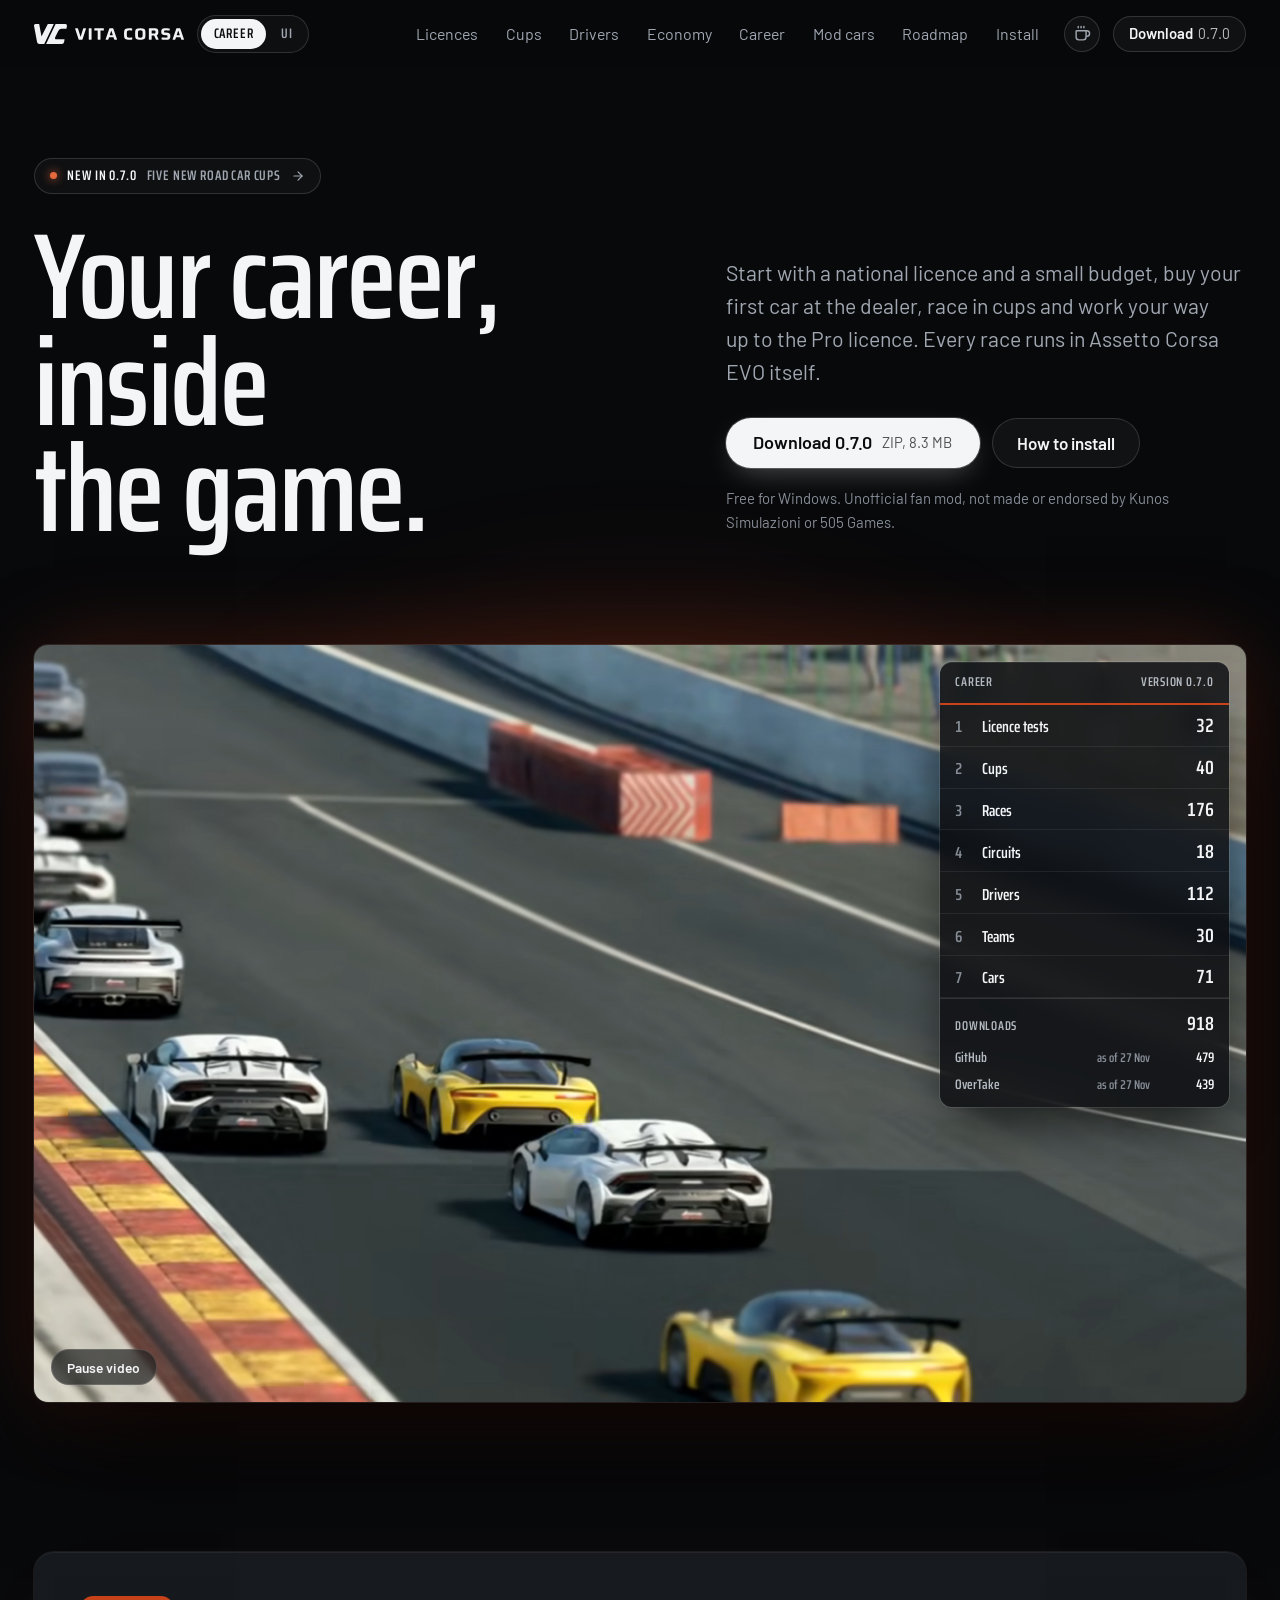
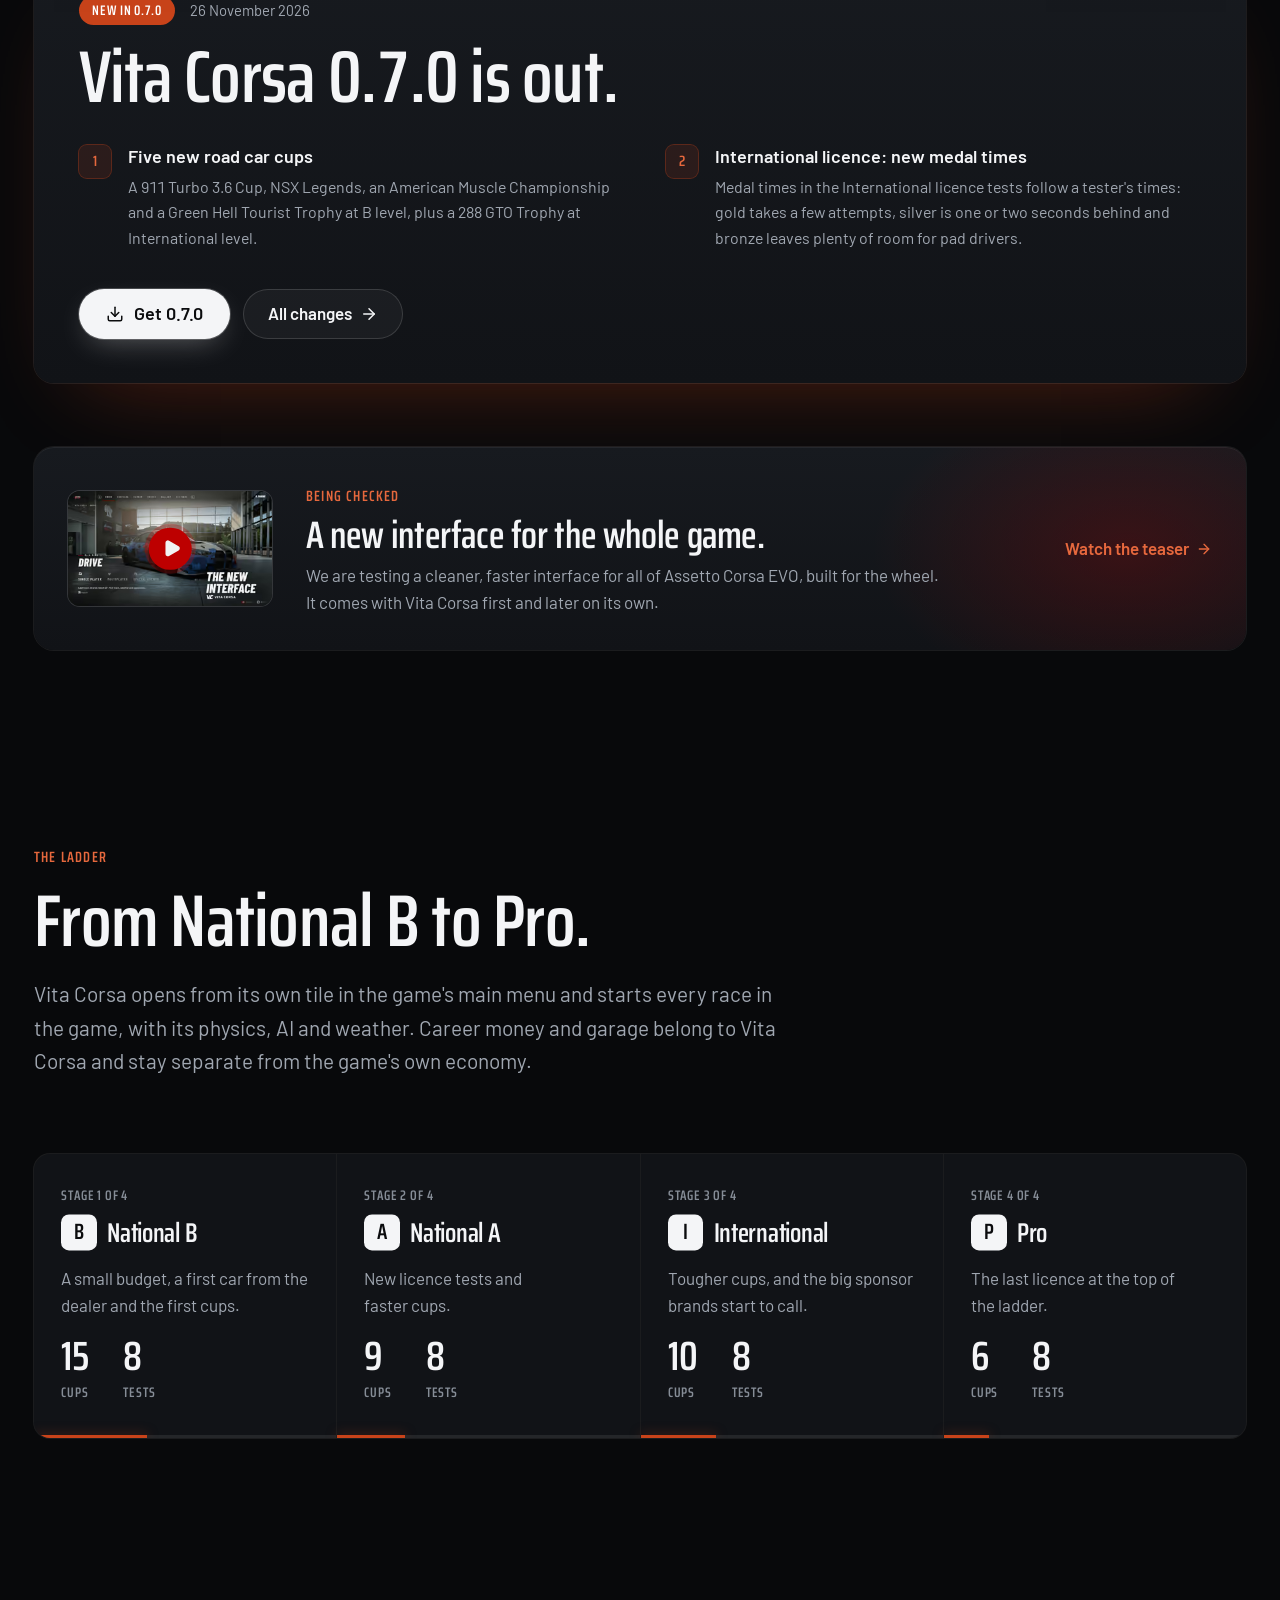
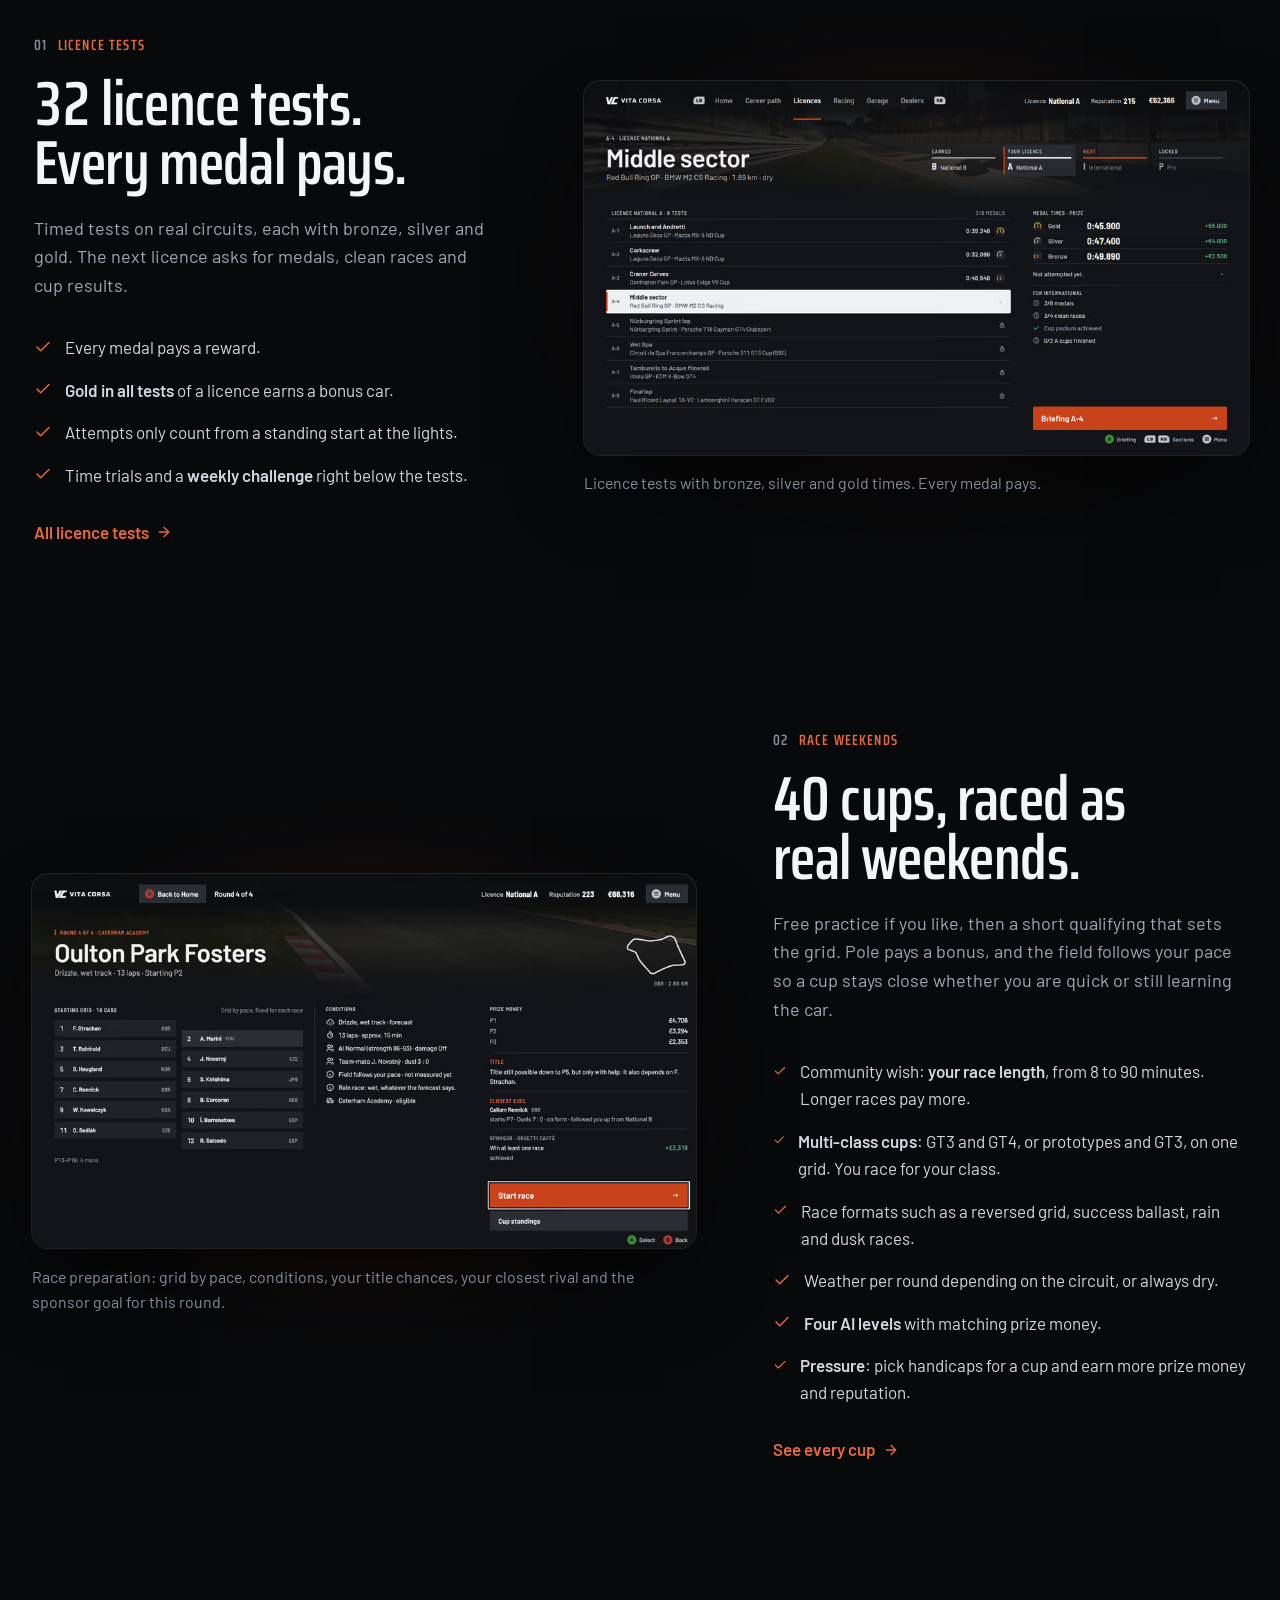
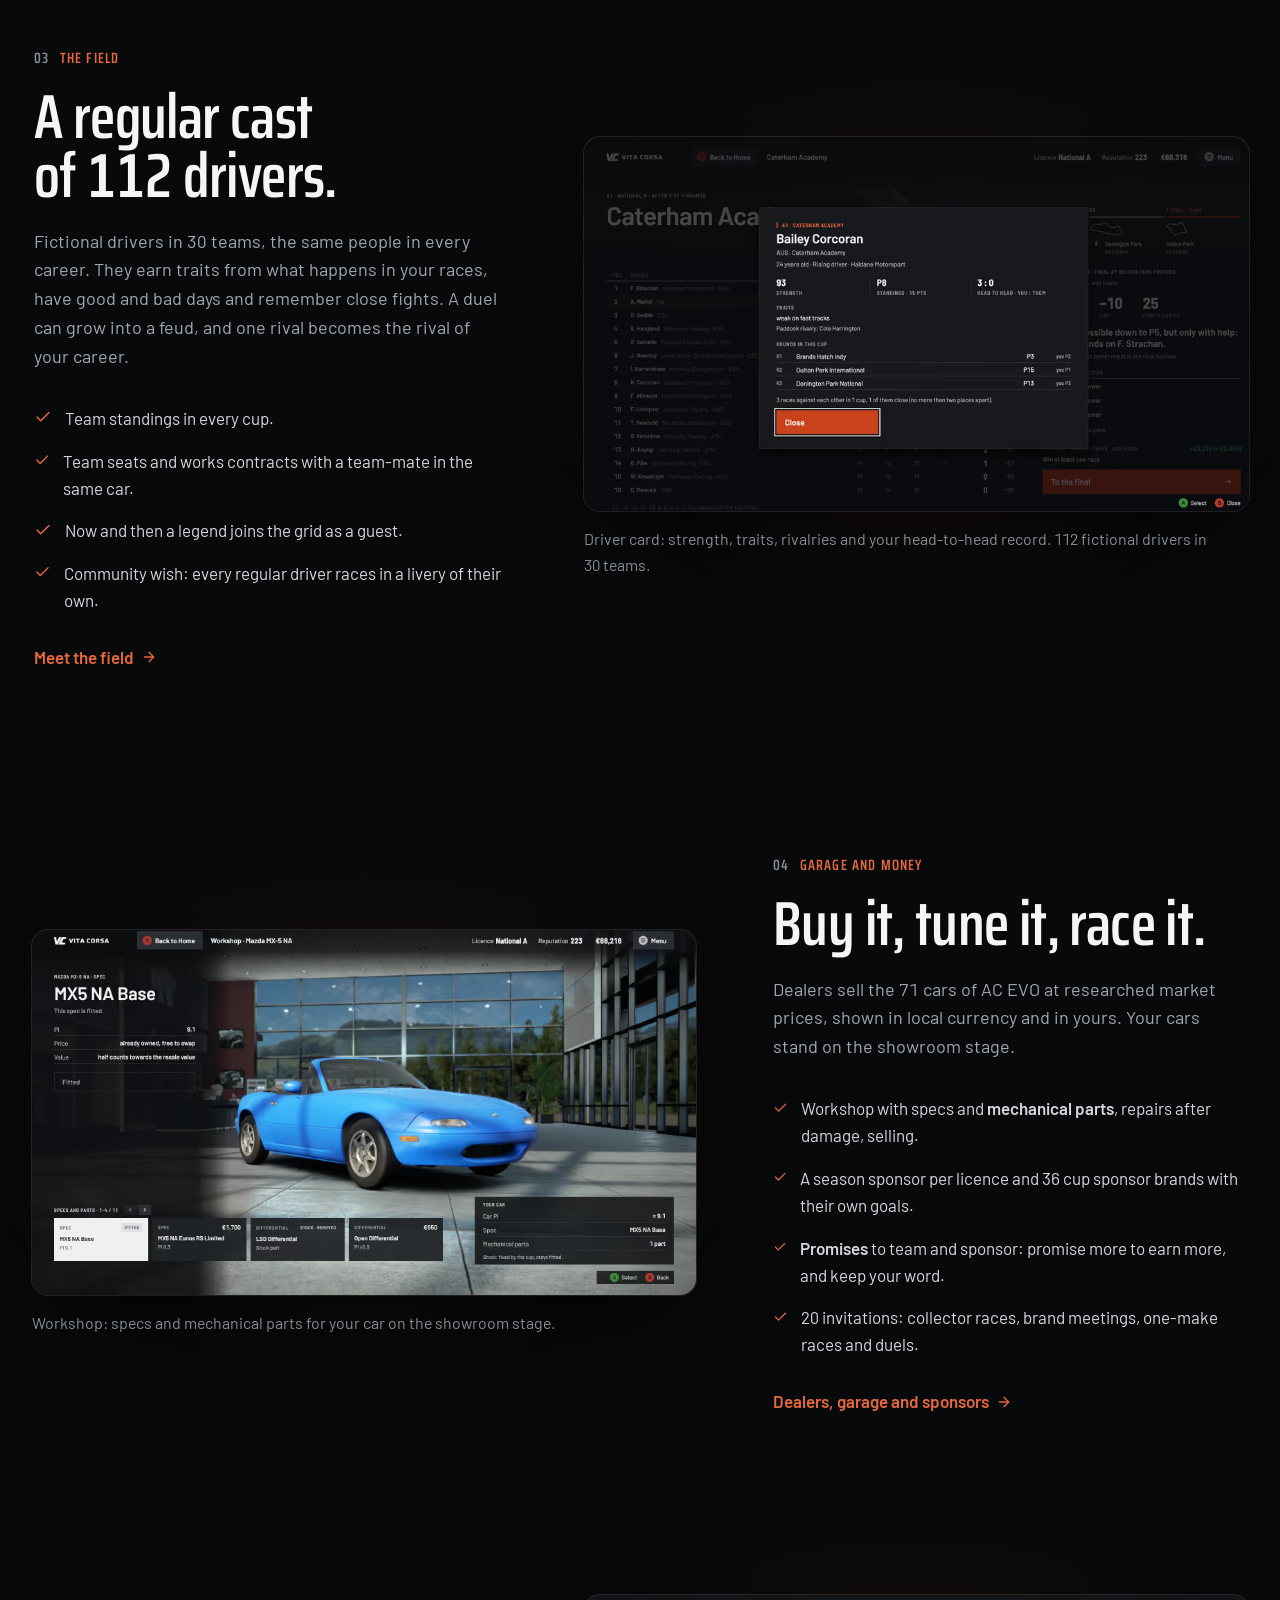
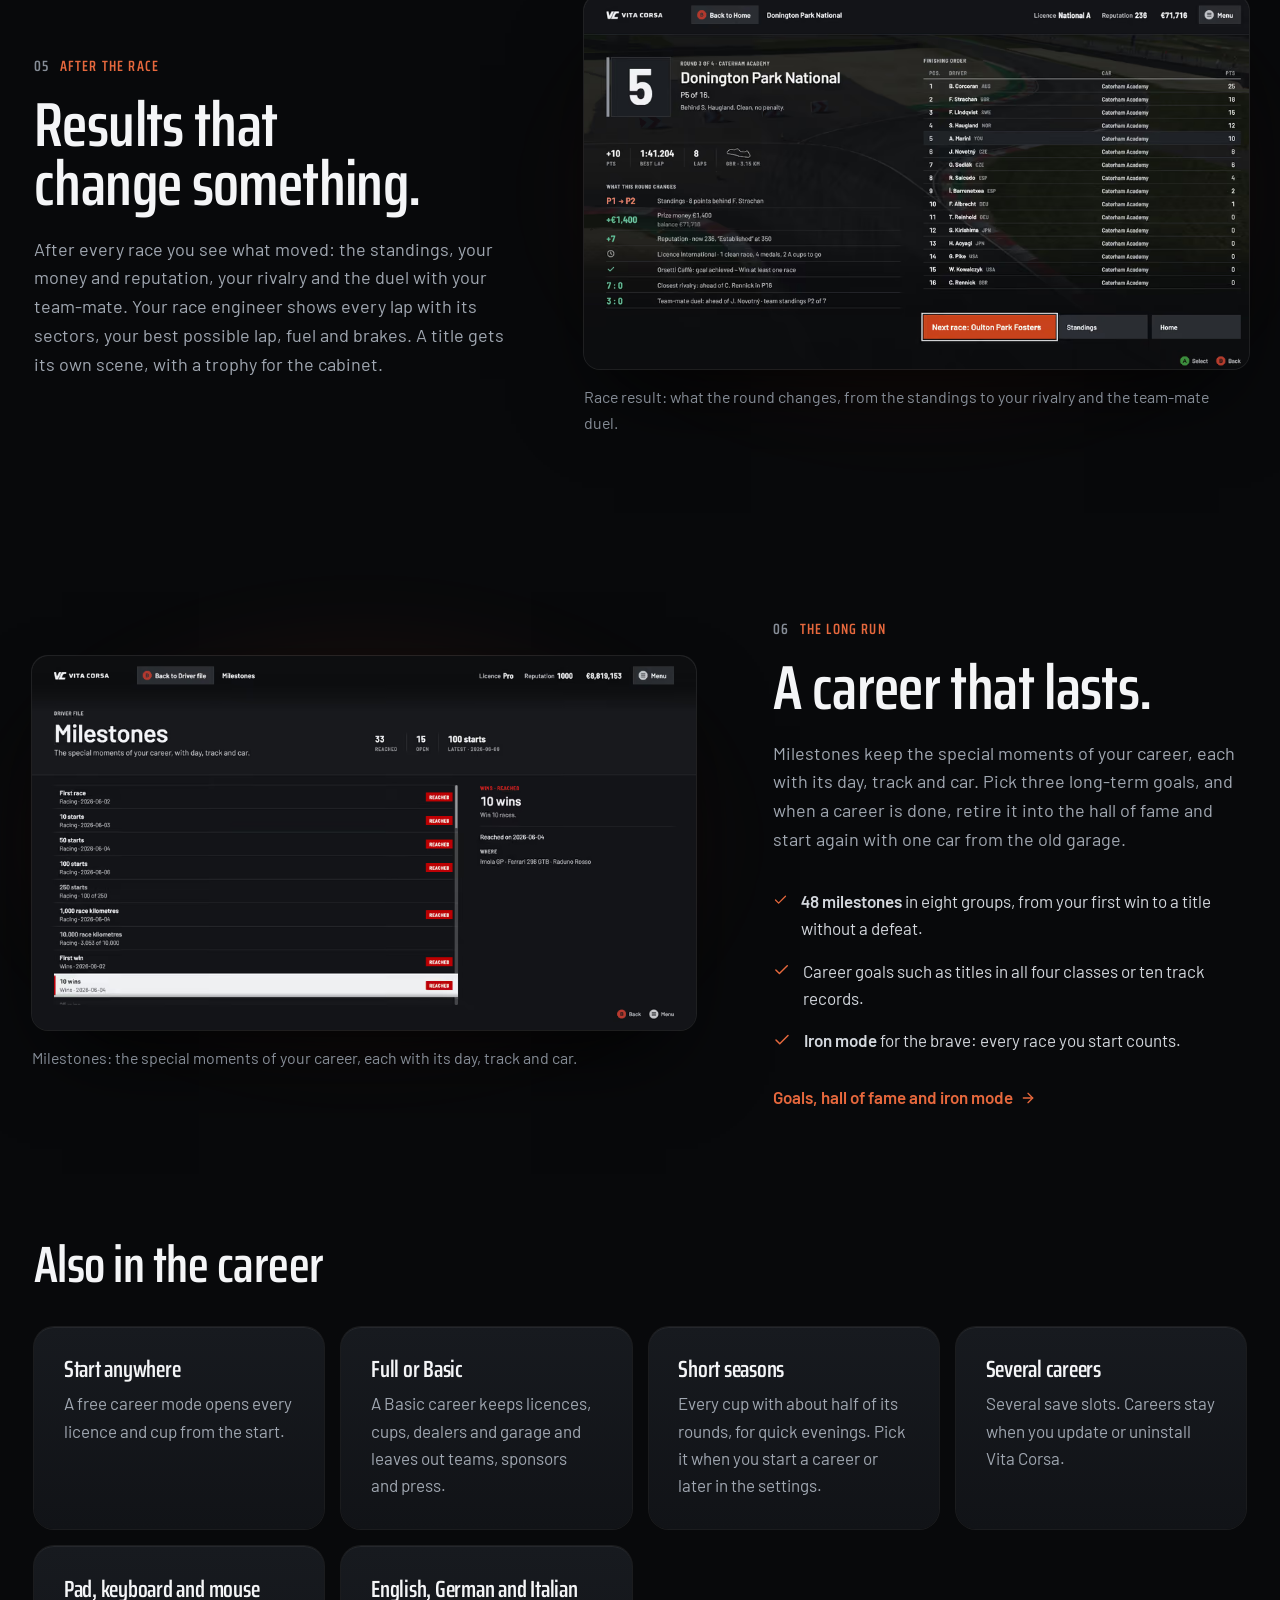
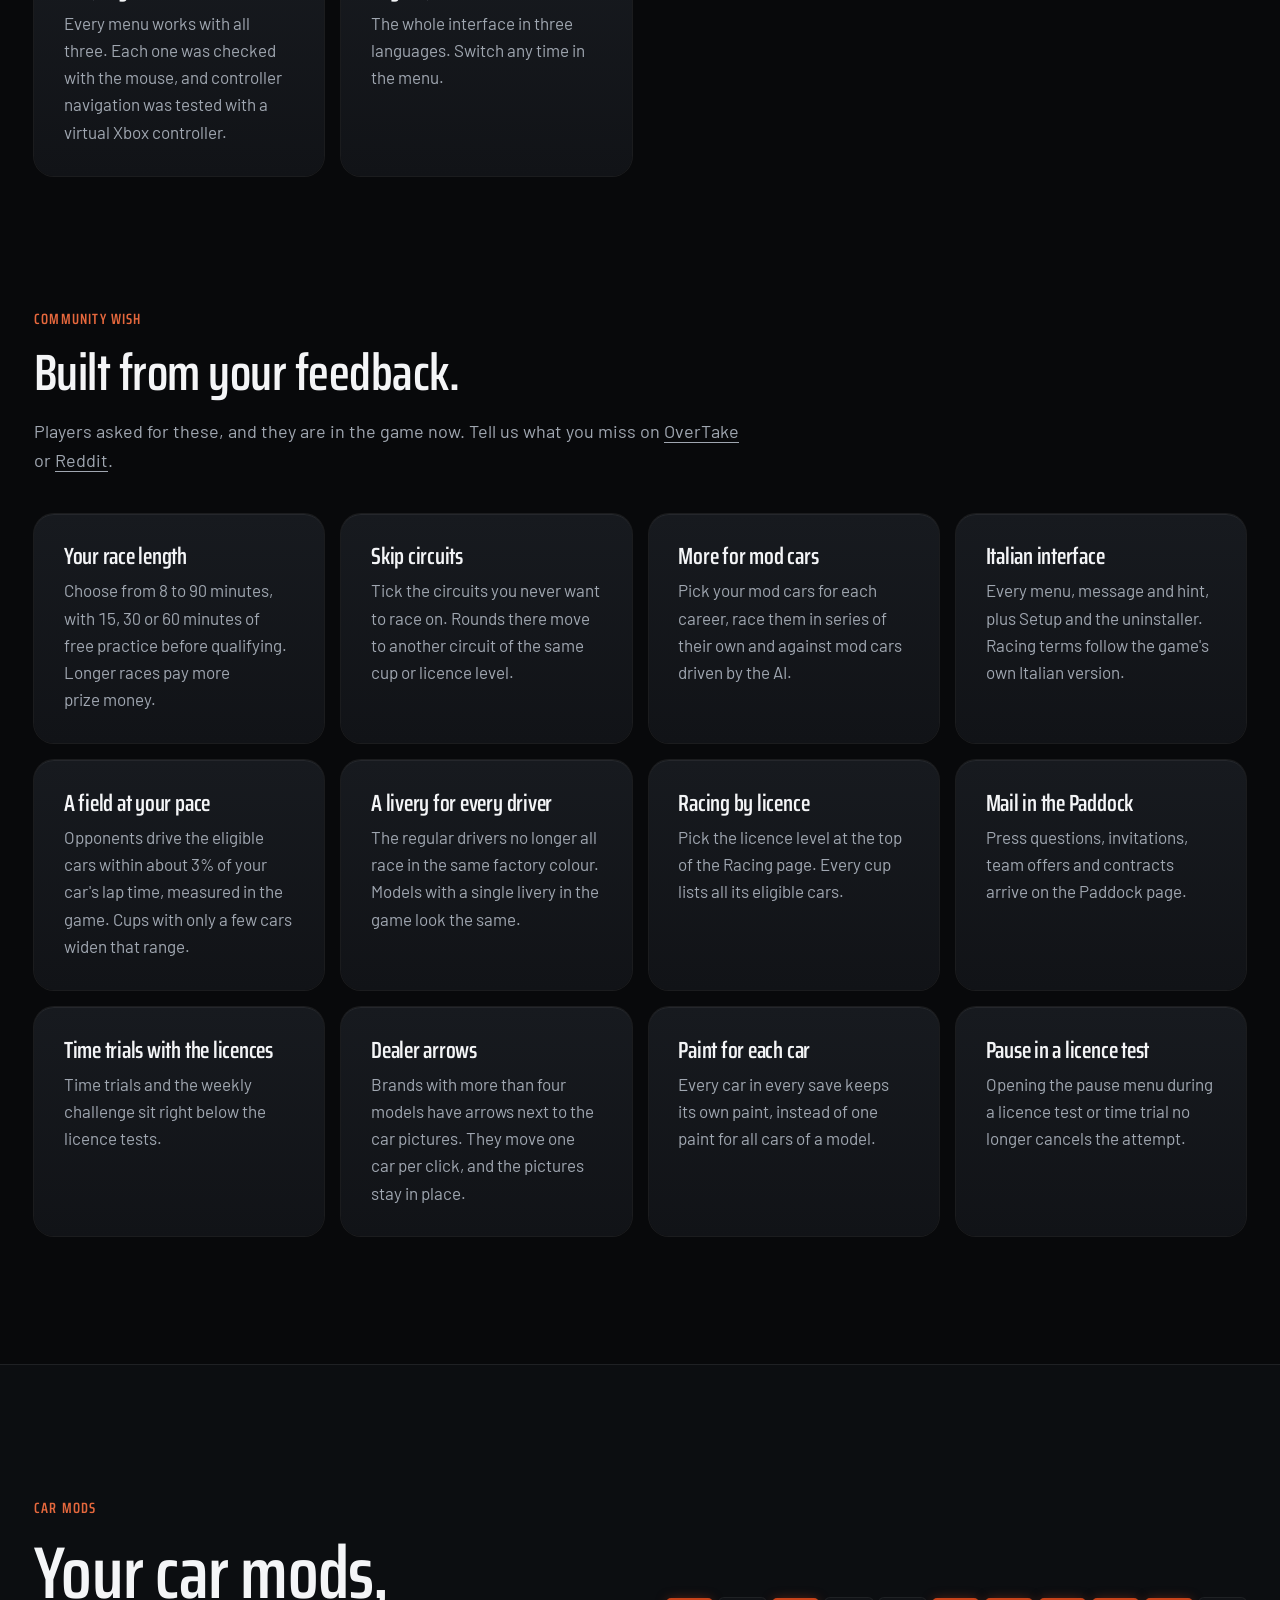
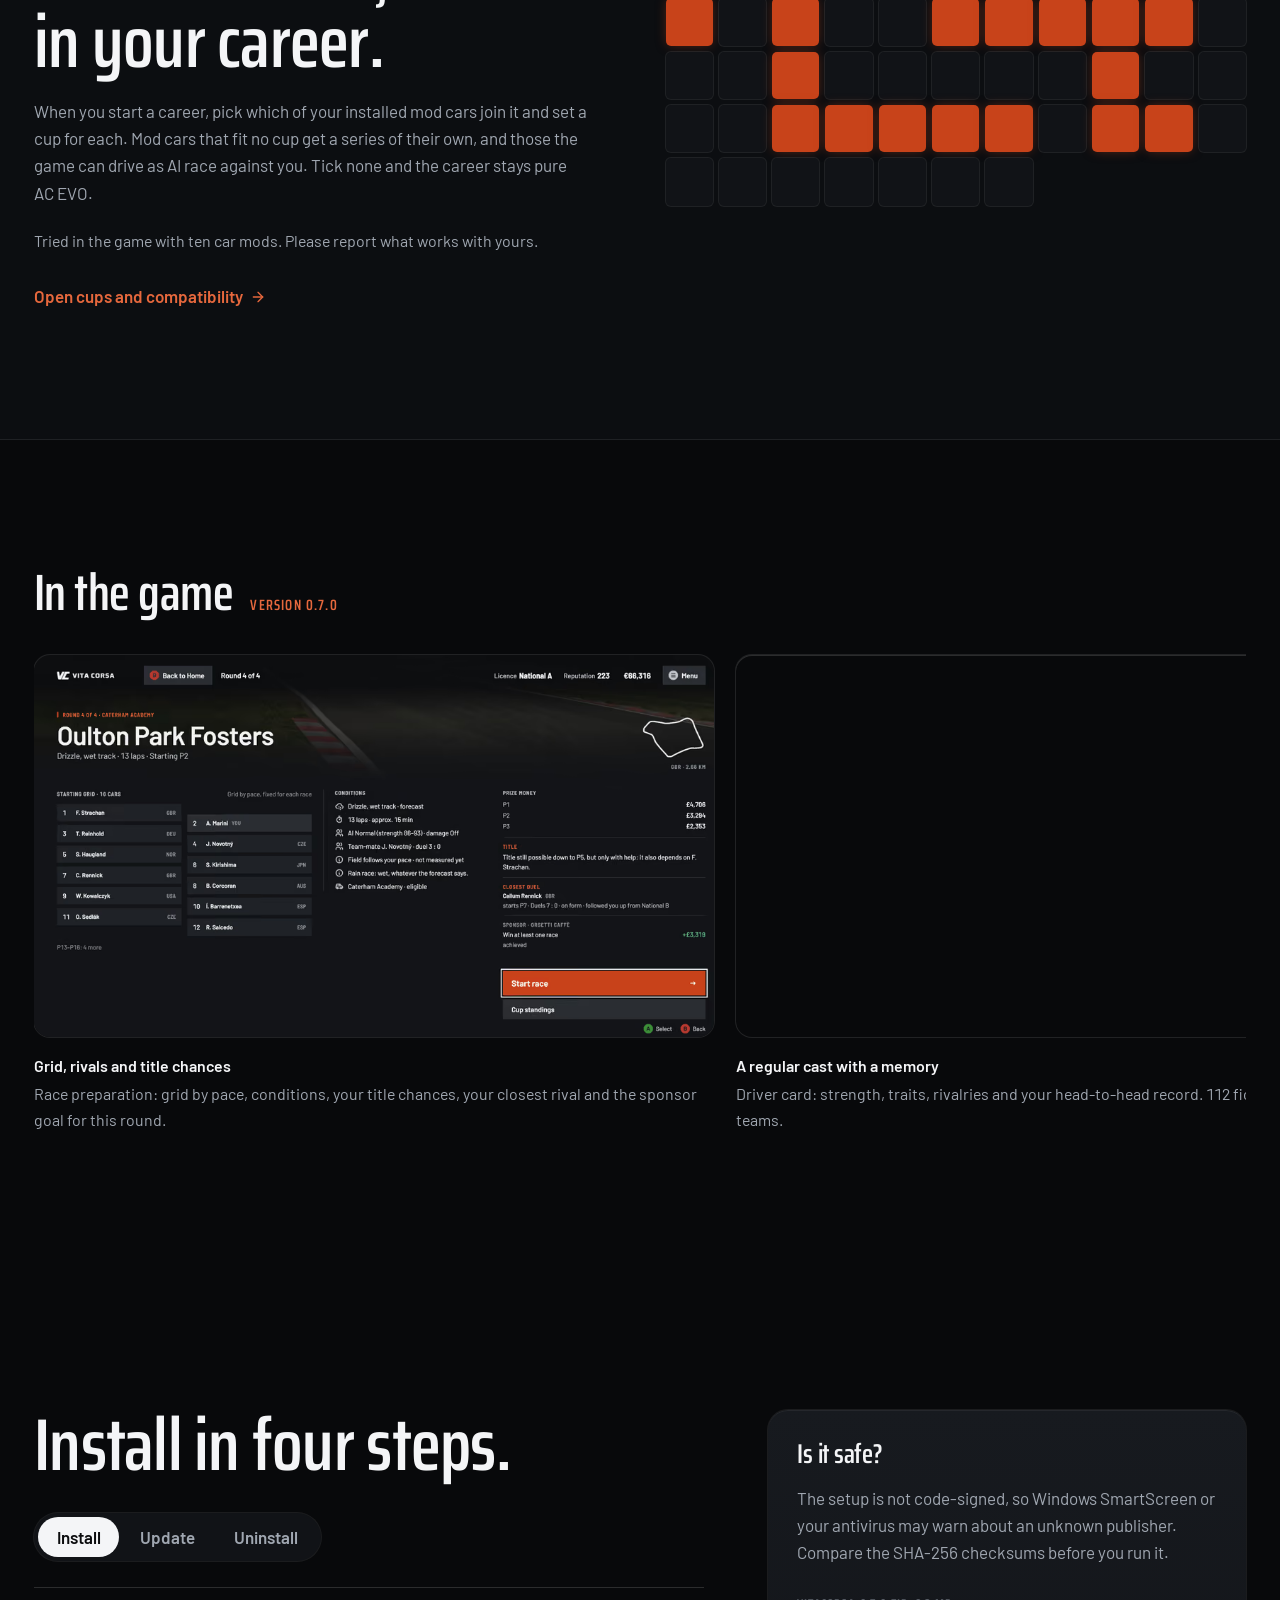
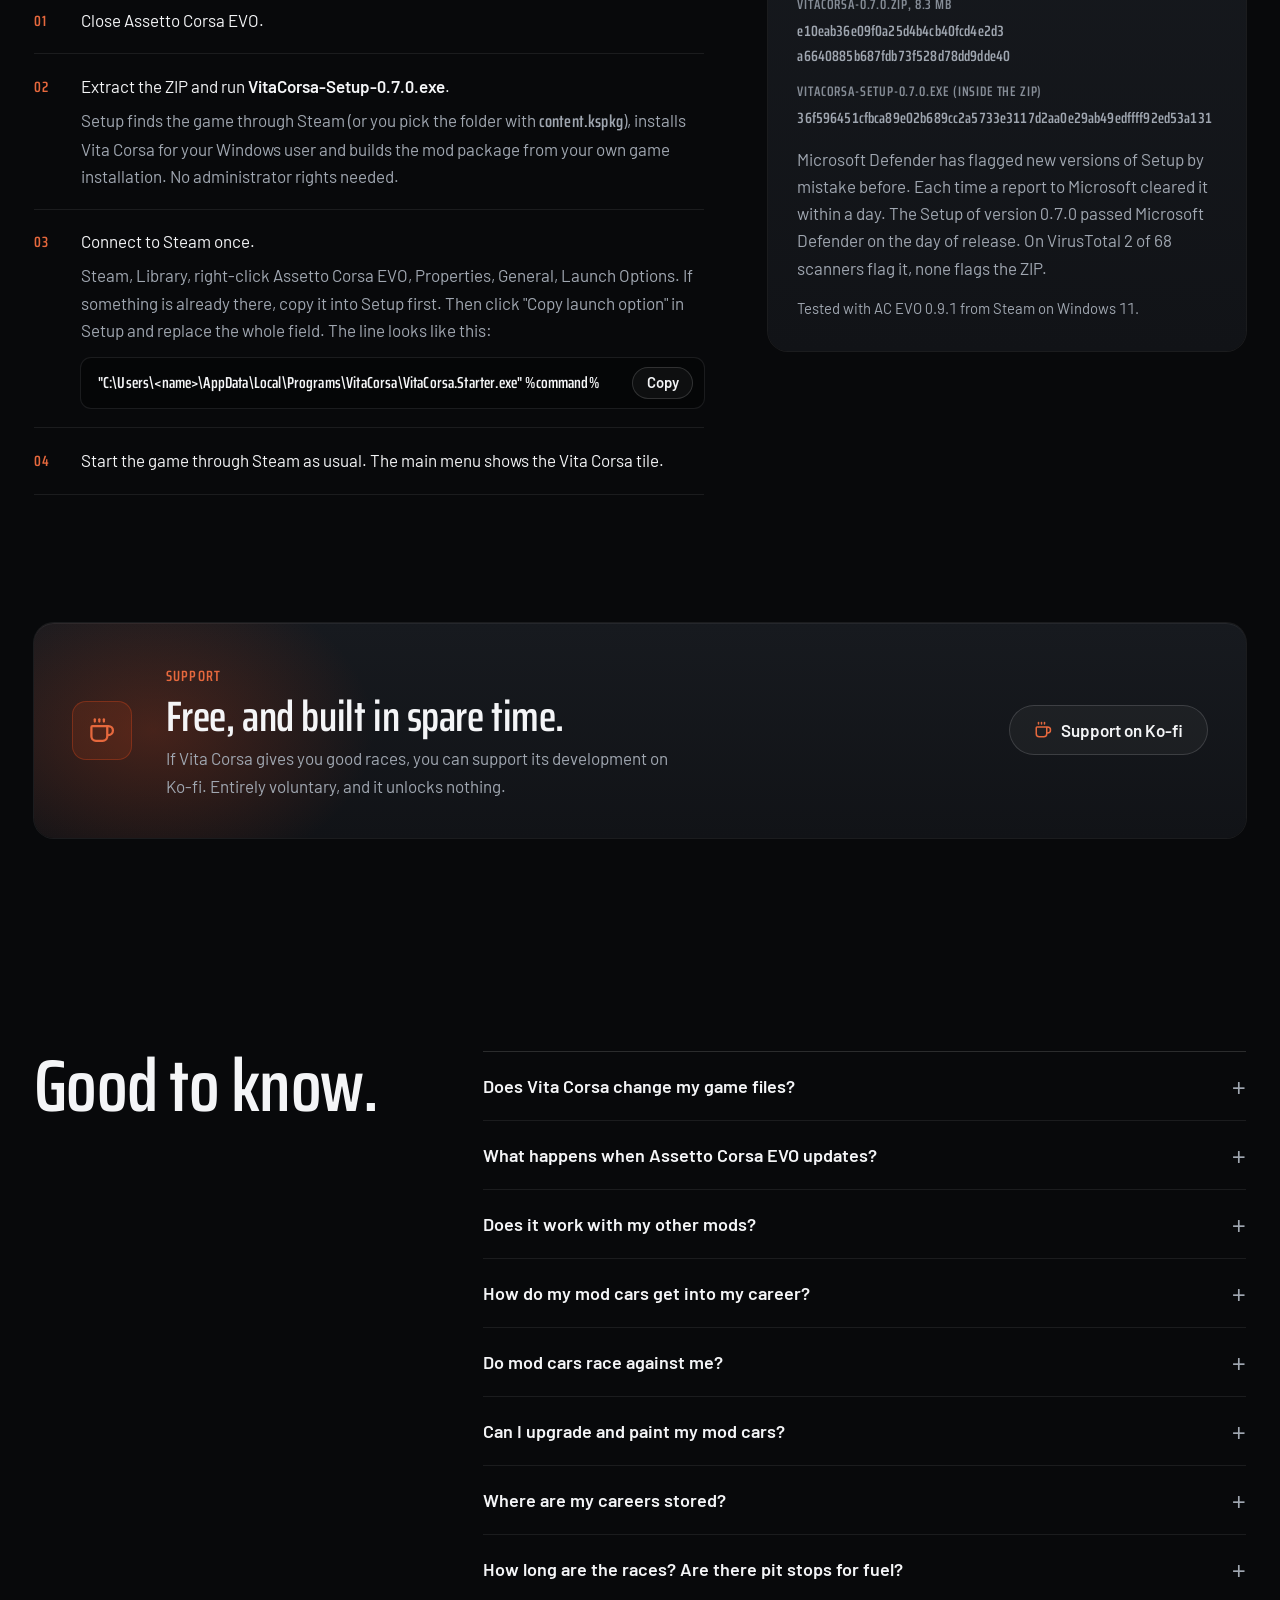
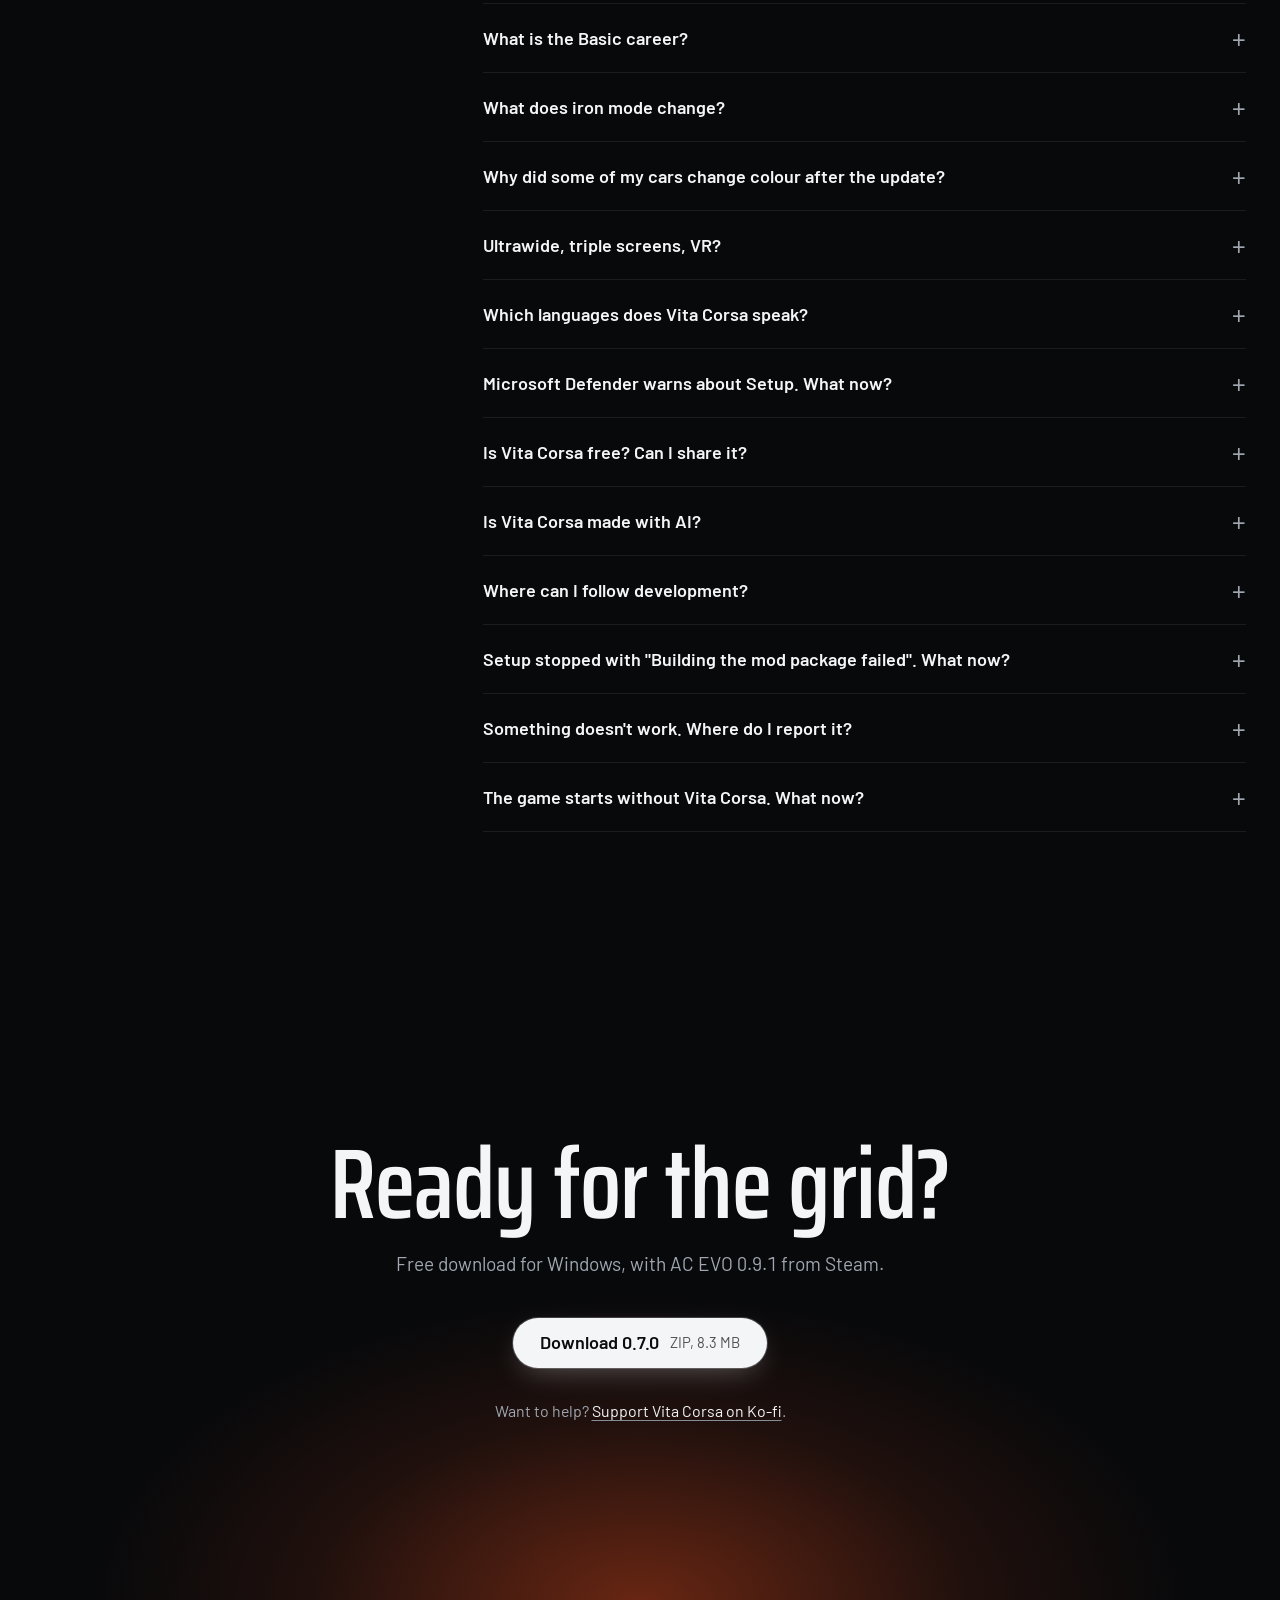
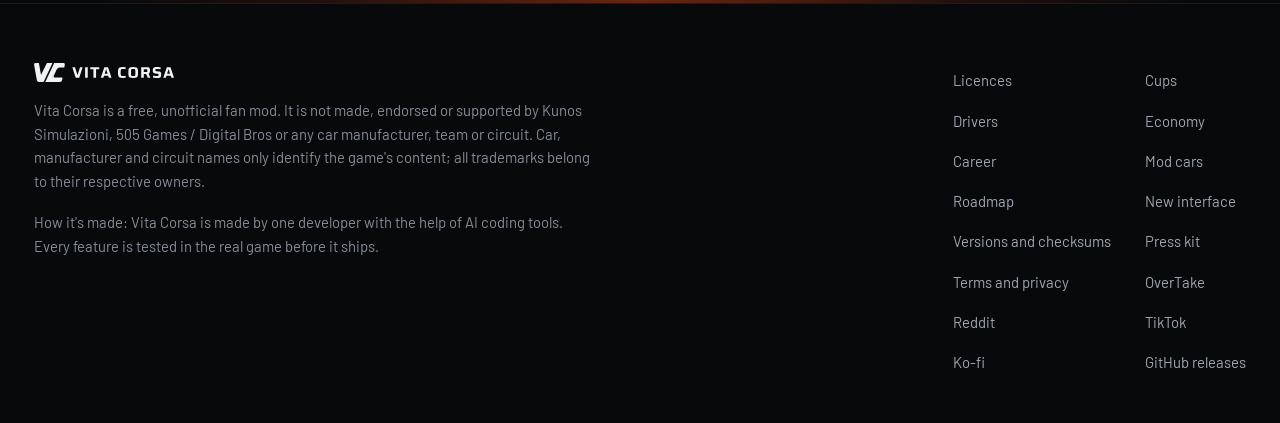
==== commit dd5f5c9d: "docs: update website and roadmap (2026-11-26) Co-Authored-By: Claude Opus 5.5 <noreply@anthropic.com" ====
--- a/index.html
+++ b/index.html
@@ -1 +1 @@
-<!DOCTYPE html><html lang="en" class="vc"> <head><meta charset="utf-8"><meta name="viewport" content="width=device-width, initial-scale=1"><title>Vita Corsa · Career mod for Assetto Corsa EVO</title><meta name="description" content="Vita Corsa is a free, unofficial career mode for Assetto Corsa EVO: licences, licence tests, cups, dealers, garage and sponsors, right in the game's main menu."><meta name="theme-color" content="#121417"><meta name="color-scheme" content="dark"><link rel="canonical" href="https://vitacorsa.github.io/"><meta property="og:type" content="website"><meta property="og:site_name" content="Vita Corsa"><meta property="og:title" content="Vita Corsa · Career mod for Assetto Corsa EVO"><meta property="og:description" content="Vita Corsa is a free, unofficial career mode for Assetto Corsa EVO: licences, licence tests, cups, dealers, garage and sponsors, right in the game's main menu."><meta property="og:url" content="https://vitacorsa.github.io/"><meta property="og:image" content="https://vitacorsa.github.io/teilen/start.png"><meta property="og:image:width" content="1200"><meta property="og:image:height" content="630"><meta property="og:image:alt" content="Vita Corsa · Career mod for Assetto Corsa EVO"><meta name="twitter:card" content="summary_large_image"><link rel="icon" href="data:image/svg+xml,%3csvg%20xmlns='http://www.w3.org/2000/svg'%20viewBox='0%200%20298.60%20177.10'%20width='298.60'%20height='177.10'%20role='img'%20aria-labelledby='titel'%3e%3ctitle%20id='titel'%3eVita%20Corsa%20Signet,%20Kleinfassung%3c/title%3e%3cg%20id='signet'%20fill='%23121417'%3e%3cpath%20id='signet-v'%20d='M0.45%2016.66L26.86%20160.44Q29.92%20177.10%2047.63%20177.10L90.64%20177.10L175.00%200.00L122.31%200.00L68.08%20107.12Q67.10%20109.04%2066.44%20109.05Q65.78%20109.06%2065.43%20107.15L45.75%200.00L15.10%200.00Q6.25%200.00%202.58%204.17Q-1.08%208.33%200.45%2016.66Z'/%3e%3cpath%20id='signet-c'%20d='M197.77%200.00L113.41%20177.10L252.32%20177.10Q270.03%20177.10%20273.15%20159.39L276.90%20138.14Q277.34%20135.61%20274.81%20135.61L206.10%20135.61Q195.98%20135.61%20193.23%20130.76Q190.47%20125.91%20195.09%20116.22L221.45%2060.88Q230.69%2041.49%20250.93%2041.49L291.41%2041.49Q293.94%2041.49%20294.38%2038.96L298.13%2017.71Q301.25%200.00%20283.54%200.00Z'/%3e%3c/g%3e%3c/svg%3e" media="(prefers-color-scheme: light)"><link rel="icon" href="data:image/svg+xml,%3csvg%20xmlns='http://www.w3.org/2000/svg'%20viewBox='0%200%20298.60%20177.10'%20width='298.60'%20height='177.10'%20role='img'%20aria-labelledby='titel'%3e%3ctitle%20id='titel'%3eVita%20Corsa%20Signet,%20Kleinfassung%3c/title%3e%3cg%20id='signet'%20fill='%23F1F2F3'%3e%3cpath%20id='signet-v'%20d='M0.45%2016.66L26.86%20160.44Q29.92%20177.10%2047.63%20177.10L90.64%20177.10L175.00%200.00L122.31%200.00L68.08%20107.12Q67.10%20109.04%2066.44%20109.05Q65.78%20109.06%2065.43%20107.15L45.75%200.00L15.10%200.00Q6.25%200.00%202.58%204.17Q-1.08%208.33%200.45%2016.66Z'/%3e%3cpath%20id='signet-c'%20d='M197.77%200.00L113.41%20177.10L252.32%20177.10Q270.03%20177.10%20273.15%20159.39L276.90%20138.14Q277.34%20135.61%20274.81%20135.61L206.10%20135.61Q195.98%20135.61%20193.23%20130.76Q190.47%20125.91%20195.09%20116.22L221.45%2060.88Q230.69%2041.49%20250.93%2041.49L291.41%2041.49Q293.94%2041.49%20294.38%2038.96L298.13%2017.71Q301.25%200.00%20283.54%200.00Z'/%3e%3c/g%3e%3c/svg%3e" media="(prefers-color-scheme: dark)"><!-- Vorladen nur, was der Hero braucht (Saira, Barlow 400); die Ersatzschrift hat abgestimmte Maße (kein Springen) --><style>@font-face{font-family:Saira-022eff54fd130b6c;src:url("/_astro/fonts/645204fef8bec149.woff2") format("woff2");font-display:optional;unicode-range:U+20-7e, U+a0-ff, U+2010-2027, U+2030-203a, U+20ac, U+2122, U+2190-2193, U+2212;font-weight:620;font-style:normal;font-stretch:70%;}@font-face{font-family:Saira-022eff54fd130b6c;src:url("/_astro/fonts/5af8b186f16e7444.woff2") format("woff2");font-display:optional;unicode-range:U+100-17f;font-weight:620;font-style:normal;font-stretch:70%;}@font-face{font-family:"Saira-022eff54fd130b6c fallback: Arial";src:local("Arial Bold"),local("Arial-BoldMT");font-display:swap;font-weight:620;font-style:normal;size-adjust:76.0429%;ascent-override:149.2578%;descent-override:57.7305%;line-gap-override:0%;}:root{--schrift-saira:Saira-022eff54fd130b6c,"Saira-022eff54fd130b6c fallback: Arial",sans-serif;}</style> <link rel="preload" href="/_astro/fonts/645204fef8bec149.woff2" as="font" type="font/woff2" crossorigin><style>@font-face{font-family:Barlow-b5a63c2d7d5902aa;src:url("/_astro/fonts/40c164e5bf5017ab.woff2") format("woff2");font-display:optional;unicode-range:U+20-7e, U+a0-ff, U+2010-2027, U+2030-203a, U+20ac, U+2122, U+2190-2193, U+2212;font-weight:400;font-style:normal;}@font-face{font-family:Barlow-b5a63c2d7d5902aa;src:url("/_astro/fonts/9de6077158dc6e78.woff2") format("woff2");font-display:optional;unicode-range:U+100-17f;font-weight:400;font-style:normal;}@font-face{font-family:Barlow-b5a63c2d7d5902aa;src:url("/_astro/fonts/3ee02180d3c2185c.woff2") format("woff2");font-display:optional;unicode-range:U+20-7e, U+a0-ff, U+2010-2027, U+2030-203a, U+20ac, U+2122, U+2190-2193, U+2212;font-weight:600;font-style:normal;}@font-face{font-family:Barlow-b5a63c2d7d5902aa;src:url("/_astro/fonts/8a4772d2bec82686.woff2") format("woff2");font-display:optional;unicode-range:U+100-17f;font-weight:600;font-style:normal;}@font-face{font-family:"Barlow-b5a63c2d7d5902aa fallback: Arial";src:local("Arial");font-display:swap;font-weight:400;font-style:normal;size-adjust:96.68%;ascent-override:103.4341%;descent-override:20.6868%;line-gap-override:0%;}@font-face{font-family:"Barlow-b5a63c2d7d5902aa fallback: Arial";src:local("Arial Bold"),local("Arial-BoldMT");font-display:swap;font-weight:600;font-style:normal;size-adjust:96.68%;ascent-override:103.4341%;descent-override:20.6868%;line-gap-override:0%;}:root{--schrift-barlow:Barlow-b5a63c2d7d5902aa,"Barlow-b5a63c2d7d5902aa fallback: Arial",sans-serif;}</style> <link rel="preload" href="/_astro/fonts/40c164e5bf5017ab.woff2" as="font" type="font/woff2" crossorigin><link rel="preload" href="/_astro/fonts/3ee02180d3c2185c.woff2" as="font" type="font/woff2" crossorigin><script type="application/ld+json">{"@context":"https://schema.org","@type":"SoftwareApplication","name":"Vita Corsa","description":"Free, unofficial career mod for Assetto Corsa EVO.","applicationCategory":"GameApplication","applicationSubCategory":"Game mod","operatingSystem":"Windows","softwareVersion":"0.7.0","datePublished":"2026-11-26","downloadUrl":"https://github.com/vitacorsa/vitacorsa.github.io/releases/download/v0.7.0/VitaCorsa-0.7.0.zip","fileSize":"8.3 MB","url":"https://vitacorsa.github.io/","image":"https://vitacorsa.github.io/teilen/start.png","isAccessibleForFree":true,"offers":{"@type":"Offer","price":"0","priceCurrency":"EUR"}}</script><link rel="stylesheet" href="/_astro/Basis.DYaaWCUF.css"></head> <body> <a class="springen" href="#inhalt">Skip to content</a> <header class="kopf"> <a class="kopf-logo" href="/" aria-label="Vita Corsa home"><img src="/_astro/vita-corsa_logo-horizontal_hell.Br6Usjna.svg" alt="Vita Corsa" width="150" height="20"><img class="kopf-signet" src="data:image/svg+xml,%3csvg%20xmlns='http://www.w3.org/2000/svg'%20viewBox='0%200%20298.60%20177.10'%20width='298.60'%20height='177.10'%20role='img'%20aria-labelledby='titel'%3e%3ctitle%20id='titel'%3eVita%20Corsa%20Signet,%20Kleinfassung%3c/title%3e%3cg%20id='signet'%20fill='%23F1F2F3'%3e%3cpath%20id='signet-v'%20d='M0.45%2016.66L26.86%20160.44Q29.92%20177.10%2047.63%20177.10L90.64%20177.10L175.00%200.00L122.31%200.00L68.08%20107.12Q67.10%20109.04%2066.44%20109.05Q65.78%20109.06%2065.43%20107.15L45.75%200.00L15.10%200.00Q6.25%200.00%202.58%204.17Q-1.08%208.33%200.45%2016.66Z'/%3e%3cpath%20id='signet-c'%20d='M197.77%200.00L113.41%20177.10L252.32%20177.10Q270.03%20177.10%20273.15%20159.39L276.90%20138.14Q277.34%20135.61%20274.81%20135.61L206.10%20135.61Q195.98%20135.61%20193.23%20130.76Q190.47%20125.91%20195.09%20116.22L221.45%2060.88Q230.69%2041.49%20250.93%2041.49L291.41%2041.49Q293.94%2041.49%20294.38%2038.96L298.13%2017.71Q301.25%200.00%20283.54%200.00Z'/%3e%3c/g%3e%3c/svg%3e" alt="" width="28" height="20"></a> <nav class="kopf-produkte" aria-label="Products"> <a href="/" aria-current="true">Career</a><a href="/interface.html">UI</a> </nav> <nav class="kopf-nav" aria-label="Main"> <ul role="list"> <li><a href="/licences.html">Licences</a></li><li><a href="/cups.html">Cups</a></li><li><a href="/drivers.html">Drivers</a></li><li><a href="/economy.html">Economy</a></li><li><a href="/career.html">Career</a></li><li><a href="/mod-cars.html">Mod cars</a></li><li><a href="/roadmap.html">Roadmap</a></li><li><a href="/#install">Install</a></li> </ul> </nav> <details class="kopf-menue"> <summary>Menu</summary> <ul role="list"> <li><a href="/licences.html">Licences</a></li><li><a href="/cups.html">Cups</a></li><li><a href="/drivers.html">Drivers</a></li><li><a href="/economy.html">Economy</a></li><li><a href="/career.html">Career</a></li><li><a href="/mod-cars.html">Mod cars</a></li><li><a href="/roadmap.html">Roadmap</a></li><li><a href="/#install">Install</a></li> <li class="kopf-menue-kofi"><a href="https://ko-fi.com/filthyjoker"><svg xmlns="http://www.w3.org/2000/svg" width="24" height="24" viewBox="0 0 24 24" fill="none" stroke="currentColor" stroke-width="2" stroke-linecap="round" stroke-linejoin="round" class="lucide lucide-coffee" aria-hidden="true"> <path d="M10 2v2"></path><path d="M14 2v2"></path><path d="M16 8a1 1 0 0 1 1 1v8a4 4 0 0 1-4 4H7a4 4 0 0 1-4-4V9a1 1 0 0 1 1-1h14a4 4 0 1 1 0 8h-1"></path><path d="M6 2v2"></path>  </svg>Support on Ko-fi</a></li> </ul> </details> <a class="kopf-kofi" href="https://ko-fi.com/filthyjoker" aria-label="Support Vita Corsa on Ko-fi" title="Support on Ko-fi"><svg xmlns="http://www.w3.org/2000/svg" width="24" height="24" viewBox="0 0 24 24" fill="none" stroke="currentColor" stroke-width="2" stroke-linecap="round" stroke-linejoin="round" class="lucide lucide-coffee" aria-hidden="true"> <path d="M10 2v2"></path><path d="M14 2v2"></path><path d="M16 8a1 1 0 0 1 1 1v8a4 4 0 0 1-4 4H7a4 4 0 0 1-4-4V9a1 1 0 0 1 1-1h14a4 4 0 1 1 0 8h-1"></path><path d="M6 2v2"></path>  </svg></a> <a class="kopf-laden" href="https://github.com/vitacorsa/vitacorsa.github.io/releases/download/v0.7.0/VitaCorsa-0.7.0.zip">Download <span>0.7.0</span></a> </header> <main id="inhalt">  <section class="held" aria-labelledby="held-titel"> <div class="held-text"> <a class="ueberzeile" href="#new"><span class="punkt" aria-hidden="true"></span><span class="ueberzeile-tag">New in 0.7.0</span><span class="ueberzeile-text">Five new road car cups</span><svg xmlns="http://www.w3.org/2000/svg" width="24" height="24" viewBox="0 0 24 24" fill="none" stroke="currentColor" stroke-width="2" stroke-linecap="round" stroke-linejoin="round" class="lucide lucide-arrow-right" aria-hidden="true"> <path d="M5 12h14"></path><path d="m12 5 7 7-7 7"></path>  </svg></a> <h1 id="held-titel">Your career, inside the game.</h1> <div class="held-seite"> <p class="held-satz">Start with a national licence and a small budget, buy your first car at the dealer, race in cups and work your way up to the Pro licence. Every race runs in Assetto Corsa EVO itself.</p> <div class="held-aktion"> <a class="knopf" href="https://github.com/vitacorsa/vitacorsa.github.io/releases/download/v0.7.0/VitaCorsa-0.7.0.zip">Download 0.7.0<small>ZIP, 8.3 MB</small></a> <a class="knopf-zweit" href="#install">How to install</a> </div> <p class="held-fein">Free for Windows. <span>Unofficial fan mod, not made or endorsed by Kunos Simulazioni or 505 Games.</span></p> </div> </div> <div class="held-buehne"> <div class="held-fenster"> <div class="clip held-clip" data-clip> <picture> <source type="image/avif" srcset="/medien/rennen-mix-24e87fab32-poster-1920.avif 1920w, /medien/rennen-mix-24e87fab32-poster-1280.avif 1280w, /medien/rennen-mix-24e87fab32-poster-960.avif 960w, /medien/rennen-mix-24e87fab32-poster-640.avif 640w" sizes="(min-width: 85rem) 80rem, calc(100vw - 2.5rem)"> <source type="image/webp" srcset="/medien/rennen-mix-24e87fab32-poster-1920.webp 1920w, /medien/rennen-mix-24e87fab32-poster-1280.webp 1280w, /medien/rennen-mix-24e87fab32-poster-960.webp 960w, /medien/rennen-mix-24e87fab32-poster-640.webp 640w" sizes="(min-width: 85rem) 80rem, calc(100vw - 2.5rem)"> <img src="/medien/rennen-mix-24e87fab32-poster-1280.webp" alt="" width="1920" height="1080" fetchpriority="high" loading="eager" decoding="async"> </picture> <video muted loop playsinline preload="none" aria-label="Close racing in Assetto Corsa EVO, from road cars and touring cars to GT3 and prototypes" tabindex="-1"> <source src="/medien/rennen-mix-24e87fab32-1920.webm" type="video/webm; codecs=&quot;av01.0.08M.08&quot;" media="(min-width: 1281px)"> <source src="/medien/rennen-mix-24e87fab32-1920.mp4" type="video/mp4" media="(min-width: 1281px)"> <source src="/medien/rennen-mix-24e87fab32-1280.webm" type="video/webm; codecs=&quot;av01.0.08M.08&quot;"> <source src="/medien/rennen-mix-24e87fab32-1280.mp4" type="video/mp4"> </video> <button class="clip-knopf" type="button" aria-pressed="false" hidden> <span class="clip-pause">Pause video</span><span class="clip-weiter">Play video</span> </button> </div><script type="module">var e=matchMedia(`(prefers-reduced-motion: reduce)`),t=navigator.connection?.saveData===!0;for(let n of document.querySelectorAll(`[data-clip]`)){let r=n.querySelector(`video`),i=n.querySelector(`.clip-knopf`),a=e=>{i.setAttribute(`aria-pressed`,String(!e)),n.toggleAttribute(`data-angehalten`,!e)},o=()=>{e.matches||t||r.play().then(()=>{n.setAttribute(`data-laeuft`,``),i.hidden=!1,a(!0)},()=>{})};i.addEventListener(`click`,()=>{r.paused?o():(r.pause(),a(!1))}),e.addEventListener(`change`,()=>e.matches?(r.pause(),a(!1)):o()),document.readyState===`complete`?o():addEventListener(`load`,o,{once:!0})}</script> <div class="turm" role="group" aria-labelledby="turm-titel"> <p id="turm-titel" class="turm-kopf"><span>Career</span><span>Version 0.7.0</span></p> <ol role="list"> <li><span class="turm-pos">1</span><span class="turm-name">Licence tests</span><span class="turm-wert">32</span></li><li><span class="turm-pos">2</span><span class="turm-name">Cups</span><span class="turm-wert">40</span></li><li><span class="turm-pos">3</span><span class="turm-name">Races</span><span class="turm-wert">176</span></li><li><span class="turm-pos">4</span><span class="turm-name">Circuits</span><span class="turm-wert">18</span></li><li><span class="turm-pos">5</span><span class="turm-name">Drivers</span><span class="turm-wert">112</span></li><li><span class="turm-pos">6</span><span class="turm-name">Teams</span><span class="turm-wert">30</span></li><li><span class="turm-pos">7</span><span class="turm-name">Cars</span><span class="turm-wert">71</span></li> </ol> <div class="turm-fuss"> <p class="turm-fuss-kopf"><span>Downloads</span><span>918</span></p> <ul role="list"> <li><span>GitHub</span><span class="turm-stand">as of 27 Nov</span><span class="turm-fuss-wert">479</span></li><li><span>OverTake</span><span class="turm-stand">as of 27 Nov</span><span class="turm-fuss-wert">439</span></li> </ul> </div> </div> </div> </div> </section> <section id="new" class="neuheit" aria-labelledby="neuheit-titel"> <article class="neuheit-karte reveal"> <div class="neuheit-text"> <p class="neuheit-kopf"><span class="neuheit-tag">New in 0.7.0</span><time datetime="2026-11-26">26 November 2026</time></p> <h2 id="neuheit-titel">Vita Corsa 0.7.0 is out.</h2> <ol class="neuheit-punkte" role="list"> <li><h3>Five new road car cups</h3><p>A 911 Turbo 3.6 Cup, NSX Legends, an American Muscle Championship and a Green Hell Tourist Trophy at B level, plus a 288 GTO Trophy at International level.</p></li><li><h3>International licence: new medal times</h3><p>Medal times in the International licence tests follow a tester's times: gold takes a few attempts, silver is one or two seconds behind and bronze leaves plenty of room for pad drivers.</p></li> </ol> <div class="neuheit-aktion"> <a class="knopf" href="https://github.com/vitacorsa/vitacorsa.github.io/releases/download/v0.7.0/VitaCorsa-0.7.0.zip"><svg xmlns="http://www.w3.org/2000/svg" width="24" height="24" viewBox="0 0 24 24" fill="none" stroke="currentColor" stroke-width="2" stroke-linecap="round" stroke-linejoin="round" class="lucide lucide-download" aria-hidden="true"> <path d="M12 15V3"></path><path d="M21 15v4a2 2 0 0 1-2 2H5a2 2 0 0 1-2-2v-4"></path><path d="m7 10 5 5 5-5"></path>  </svg>Get 0.7.0</a> <a class="knopf-zweit" href="/versions.html#v0-7-0">All changes<svg xmlns="http://www.w3.org/2000/svg" width="24" height="24" viewBox="0 0 24 24" fill="none" stroke="currentColor" stroke-width="2" stroke-linecap="round" stroke-linejoin="round" class="lucide lucide-arrow-right" aria-hidden="true"> <path d="M5 12h14"></path><path d="m12 5 7 7-7 7"></path>  </svg></a> </div> </div>  </article> </section> <section class="ui-band" aria-labelledby="ui-band-titel"> <a class="ui-band-karte reveal" href="/interface.html#teaser"> <span class="ui-band-bild" aria-hidden="true">  <picture> <source srcset="/_astro/ui-teaser.CiOZ2VZi_ZLQ3eB.avif 320w, /_astro/ui-teaser.CiOZ2VZi_ZYYtCB.avif 480w" type="image/avif" sizes="12rem"><source srcset="/_astro/ui-teaser.CiOZ2VZi_ZBfp28.webp 320w, /_astro/ui-teaser.CiOZ2VZi_ZOnPq8.webp 480w" type="image/webp" sizes="12rem">  <img src="/_astro/ui-teaser.CiOZ2VZi_Z1UElxz.webp" srcset="/_astro/ui-teaser.CiOZ2VZi_ZBfp28.webp 320w, /_astro/ui-teaser.CiOZ2VZi_ZOnPq8.webp 480w" sizes="12rem" alt loading="lazy" decoding="async" width="1920" height="1080"> </picture> <span class="ui-band-play"><svg xmlns="http://www.w3.org/2000/svg" width="24" height="24" viewBox="0 0 24 24" fill="none" stroke="currentColor" stroke-width="2" stroke-linecap="round" stroke-linejoin="round" class="lucide lucide-play" aria-hidden="true"> <path d="M5 5a2 2 0 0 1 3.008-1.728l11.997 6.998a2 2 0 0 1 .003 3.458l-12 7A2 2 0 0 1 5 19z"></path>  </svg></span> </span> <span class="ui-band-text"> <span class="etikett">Being checked</span> <h2 id="ui-band-titel">A new interface for the whole game.</h2> <p>We are testing a cleaner, faster interface for all of Assetto Corsa EVO, built for the wheel. It comes with Vita Corsa first and later on its own.</p> </span> <span class="kapitel-weiter"><span>Watch the teaser</span><svg xmlns="http://www.w3.org/2000/svg" width="24" height="24" viewBox="0 0 24 24" fill="none" stroke="currentColor" stroke-width="2" stroke-linecap="round" stroke-linejoin="round" class="lucide lucide-arrow-right" aria-hidden="true"> <path d="M5 12h14"></path><path d="m12 5 7 7-7 7"></path>  </svg></span> </a> </section><section id="leiter" class="leiter" aria-labelledby="leiter-titel"> <div class="leiter-kopf reveal"> <p class="etikett">The ladder</p> <h2 id="leiter-titel">From National B to Pro.</h2> <p>Vita Corsa opens from its own tile in the game's main menu and starts every race in the game, with its physics, AI and weather. Career money and garage belong to Vita Corsa and stay separate from the game's own economy.</p> </div> <ol class="leiter-tafel reveal" role="list"> <li> <span class="leiter-sektor">Stage 1 of 4</span> <h3><span class="leiter-buchstabe" aria-hidden="true">B</span>National B</h3> <p>A small budget, a first car from the dealer and the first cups.</p> <dl> <div><dt>Cups</dt><dd>15</dd></div> <div><dt>Tests</dt><dd>8</dd></div> </dl> <span class="leiter-balken" style="--anteil:0.375" aria-hidden="true"></span> </li><li> <span class="leiter-sektor">Stage 2 of 4</span> <h3><span class="leiter-buchstabe" aria-hidden="true">A</span>National A</h3> <p>New licence tests and faster cups.</p> <dl> <div><dt>Cups</dt><dd>9</dd></div> <div><dt>Tests</dt><dd>8</dd></div> </dl> <span class="leiter-balken" style="--anteil:0.225" aria-hidden="true"></span> </li><li> <span class="leiter-sektor">Stage 3 of 4</span> <h3><span class="leiter-buchstabe" aria-hidden="true">I</span>International</h3> <p>Tougher cups, and the big sponsor brands start to call.</p> <dl> <div><dt>Cups</dt><dd>10</dd></div> <div><dt>Tests</dt><dd>8</dd></div> </dl> <span class="leiter-balken" style="--anteil:0.25" aria-hidden="true"></span> </li><li> <span class="leiter-sektor">Stage 4 of 4</span> <h3><span class="leiter-buchstabe" aria-hidden="true">P</span>Pro</h3> <p>The last licence at the top of the ladder.</p> <dl> <div><dt>Cups</dt><dd>6</dd></div> <div><dt>Tests</dt><dd>8</dd></div> </dl> <span class="leiter-balken" style="--anteil:0.15" aria-hidden="true"></span> </li> </ol> </section> <div id="kapitel" class="kapitel-liste"> <section class="kapitel" aria-labelledby="kapitel-lizenzen"> <div class="kapitel-text reveal"> <p class="etikett"><span class="etikett-nr">01</span><span>Licence tests</span></p> <h2 id="kapitel-lizenzen">32 licence tests. Every medal pays.</h2> <p>Timed tests on real circuits, each with bronze, silver and gold. The next licence asks for medals, clean races and cup results.</p> <ul class="punkte"><li><svg xmlns="http://www.w3.org/2000/svg" width="24" height="24" viewBox="0 0 24 24" fill="none" stroke="currentColor" stroke-width="2" stroke-linecap="round" stroke-linejoin="round" class="lucide lucide-check" aria-hidden="true"> <path d="M20 6 9 17l-5-5"></path>  </svg><span>Every medal pays a reward.</span></li><li><svg xmlns="http://www.w3.org/2000/svg" width="24" height="24" viewBox="0 0 24 24" fill="none" stroke="currentColor" stroke-width="2" stroke-linecap="round" stroke-linejoin="round" class="lucide lucide-check" aria-hidden="true"> <path d="M20 6 9 17l-5-5"></path>  </svg><span><b>Gold in all tests</b> of a licence earns a bonus car.</span></li><li><svg xmlns="http://www.w3.org/2000/svg" width="24" height="24" viewBox="0 0 24 24" fill="none" stroke="currentColor" stroke-width="2" stroke-linecap="round" stroke-linejoin="round" class="lucide lucide-check" aria-hidden="true"> <path d="M20 6 9 17l-5-5"></path>  </svg><span>Attempts only count from a standing start at the lights.</span></li><li><svg xmlns="http://www.w3.org/2000/svg" width="24" height="24" viewBox="0 0 24 24" fill="none" stroke="currentColor" stroke-width="2" stroke-linecap="round" stroke-linejoin="round" class="lucide lucide-check" aria-hidden="true"> <path d="M20 6 9 17l-5-5"></path>  </svg><span>Time trials and a <b>weekly challenge</b> right below the tests.</span></li></ul> <a class="kapitel-weiter" href="/licences.html"><span>All licence tests</span><svg xmlns="http://www.w3.org/2000/svg" width="24" height="24" viewBox="0 0 24 24" fill="none" stroke="currentColor" stroke-width="2" stroke-linecap="round" stroke-linejoin="round" class="lucide lucide-arrow-right" aria-hidden="true"> <path d="M5 12h14"></path><path d="m12 5 7 7-7 7"></path>  </svg></a> </div> <figure class="kapitel-bild reveal">  <picture> <source srcset="/_astro/licence-tests.BHrvtRnz_25pepp.avif 640w, /_astro/licence-tests.BHrvtRnz_23WxiP.avif 960w, /_astro/licence-tests.BHrvtRnz_1tLq77.avif 1440w, /_astro/licence-tests.BHrvtRnz_Z2q7qJS.avif 1880w" type="image/avif" sizes="(min-width: 1100px) 60vw, 100vw"><source srcset="/_astro/licence-tests.BHrvtRnz_Z1A5iv3.webp 640w, /_astro/licence-tests.BHrvtRnz_Z1BwYBC.webp 960w, /_astro/licence-tests.BHrvtRnz_ZIm7yy.webp 1440w, /_astro/licence-tests.BHrvtRnz_5jswm.webp 1880w" type="image/webp" sizes="(min-width: 1100px) 60vw, 100vw">  <img src="/_astro/licence-tests.BHrvtRnz_zavhV.webp" srcset="/_astro/licence-tests.BHrvtRnz_Z1A5iv3.webp 640w, /_astro/licence-tests.BHrvtRnz_Z1BwYBC.webp 960w, /_astro/licence-tests.BHrvtRnz_ZIm7yy.webp 1440w, /_astro/licence-tests.BHrvtRnz_5jswm.webp 1880w" sizes="(min-width: 1100px) 60vw, 100vw" alt="Licence tests of the National A licence with medal times, prize money and the requirements for the next licence." loading="lazy" decoding="async" width="1920" height="1080"> </picture> <figcaption>Licence tests with bronze, silver and gold times. Every medal pays.</figcaption> </figure> </section><section class="kapitel" aria-labelledby="kapitel-wochenende"> <div class="kapitel-text reveal"> <p class="etikett"><span class="etikett-nr">02</span><span>Race weekends</span></p> <h2 id="kapitel-wochenende">40 cups, raced as real weekends.</h2> <p>Free practice if you like, then a short qualifying that sets the grid. Pole pays a bonus, and the field follows your pace so a cup stays close whether you are quick or still learning the car.</p> <ul class="punkte"><li><svg xmlns="http://www.w3.org/2000/svg" width="24" height="24" viewBox="0 0 24 24" fill="none" stroke="currentColor" stroke-width="2" stroke-linecap="round" stroke-linejoin="round" class="lucide lucide-check" aria-hidden="true"> <path d="M20 6 9 17l-5-5"></path>  </svg><span>Community wish: <b>your race length</b>, from 8 to 90 minutes. Longer races pay more.</span></li><li><svg xmlns="http://www.w3.org/2000/svg" width="24" height="24" viewBox="0 0 24 24" fill="none" stroke="currentColor" stroke-width="2" stroke-linecap="round" stroke-linejoin="round" class="lucide lucide-check" aria-hidden="true"> <path d="M20 6 9 17l-5-5"></path>  </svg><span><b>Multi-class cups</b>: GT3 and GT4, or prototypes and GT3, on one grid. You race for your class.</span></li><li><svg xmlns="http://www.w3.org/2000/svg" width="24" height="24" viewBox="0 0 24 24" fill="none" stroke="currentColor" stroke-width="2" stroke-linecap="round" stroke-linejoin="round" class="lucide lucide-check" aria-hidden="true"> <path d="M20 6 9 17l-5-5"></path>  </svg><span>Race formats such as a reversed grid, success ballast, rain and dusk races.</span></li><li><svg xmlns="http://www.w3.org/2000/svg" width="24" height="24" viewBox="0 0 24 24" fill="none" stroke="currentColor" stroke-width="2" stroke-linecap="round" stroke-linejoin="round" class="lucide lucide-check" aria-hidden="true"> <path d="M20 6 9 17l-5-5"></path>  </svg><span>Weather per round depending on the circuit, or always dry.</span></li><li><svg xmlns="http://www.w3.org/2000/svg" width="24" height="24" viewBox="0 0 24 24" fill="none" stroke="currentColor" stroke-width="2" stroke-linecap="round" stroke-linejoin="round" class="lucide lucide-check" aria-hidden="true"> <path d="M20 6 9 17l-5-5"></path>  </svg><span><b>Four AI levels</b> with matching prize money.</span></li><li><svg xmlns="http://www.w3.org/2000/svg" width="24" height="24" viewBox="0 0 24 24" fill="none" stroke="currentColor" stroke-width="2" stroke-linecap="round" stroke-linejoin="round" class="lucide lucide-check" aria-hidden="true"> <path d="M20 6 9 17l-5-5"></path>  </svg><span><b>Pressure</b>: pick handicaps for a cup and earn more prize money and reputation.</span></li></ul> <a class="kapitel-weiter" href="/cups.html"><span>See every cup</span><svg xmlns="http://www.w3.org/2000/svg" width="24" height="24" viewBox="0 0 24 24" fill="none" stroke="currentColor" stroke-width="2" stroke-linecap="round" stroke-linejoin="round" class="lucide lucide-arrow-right" aria-hidden="true"> <path d="M5 12h14"></path><path d="m12 5 7 7-7 7"></path>  </svg></a> </div> <figure class="kapitel-bild reveal">  <picture> <source srcset="/_astro/race-preparation.I79BPbiT_1dxWbx.avif 640w, /_astro/race-preparation.I79BPbiT_16O9zF.avif 960w, /_astro/race-preparation.I79BPbiT_Z1yOHv5.avif 1440w, /_astro/race-preparation.I79BPbiT_16USoR.avif 1880w" type="image/avif" sizes="(min-width: 1100px) 60vw, 100vw"><source srcset="/_astro/race-preparation.I79BPbiT_Z29Wg8M.webp 640w, /_astro/race-preparation.I79BPbiT_Z2gG3JE.webp 960w, /_astro/race-preparation.I79BPbiT_gtxln.webp 1440w, /_astro/race-preparation.I79BPbiT_2fwm3O.webp 1880w" type="image/webp" sizes="(min-width: 1100px) 60vw, 100vw">  <img src="/_astro/race-preparation.I79BPbiT_2fwm3O.webp" srcset="/_astro/race-preparation.I79BPbiT_Z29Wg8M.webp 640w, /_astro/race-preparation.I79BPbiT_Z2gG3JE.webp 960w, /_astro/race-preparation.I79BPbiT_gtxln.webp 1440w, /_astro/race-preparation.I79BPbiT_2fwm3O.webp 1880w" sizes="(min-width: 1100px) 60vw, 100vw" alt="Race preparation with the starting grid by pace, the conditions, your title chances, your closest duel and the sponsor goal for this round." loading="lazy" decoding="async" width="1880" height="1057"> </picture> <figcaption>Race preparation: grid by pace, conditions, your title chances, your closest rival and the sponsor goal for this round.</figcaption> </figure> </section><section class="kapitel" aria-labelledby="kapitel-fahrerfeld"> <div class="kapitel-text reveal"> <p class="etikett"><span class="etikett-nr">03</span><span>The field</span></p> <h2 id="kapitel-fahrerfeld">A regular cast of 112 drivers.</h2> <p>Fictional drivers in 30 teams, the same people in every career. They earn traits from what happens in your races, have good and bad days and remember close fights. A duel can grow into a feud, and one rival becomes the rival of your career.</p> <ul class="punkte"><li><svg xmlns="http://www.w3.org/2000/svg" width="24" height="24" viewBox="0 0 24 24" fill="none" stroke="currentColor" stroke-width="2" stroke-linecap="round" stroke-linejoin="round" class="lucide lucide-check" aria-hidden="true"> <path d="M20 6 9 17l-5-5"></path>  </svg><span>Team standings in every cup.</span></li><li><svg xmlns="http://www.w3.org/2000/svg" width="24" height="24" viewBox="0 0 24 24" fill="none" stroke="currentColor" stroke-width="2" stroke-linecap="round" stroke-linejoin="round" class="lucide lucide-check" aria-hidden="true"> <path d="M20 6 9 17l-5-5"></path>  </svg><span>Team seats and works contracts with a team-mate in the same car.</span></li><li><svg xmlns="http://www.w3.org/2000/svg" width="24" height="24" viewBox="0 0 24 24" fill="none" stroke="currentColor" stroke-width="2" stroke-linecap="round" stroke-linejoin="round" class="lucide lucide-check" aria-hidden="true"> <path d="M20 6 9 17l-5-5"></path>  </svg><span>Now and then a legend joins the grid as a guest.</span></li><li><svg xmlns="http://www.w3.org/2000/svg" width="24" height="24" viewBox="0 0 24 24" fill="none" stroke="currentColor" stroke-width="2" stroke-linecap="round" stroke-linejoin="round" class="lucide lucide-check" aria-hidden="true"> <path d="M20 6 9 17l-5-5"></path>  </svg><span>Community wish: every regular driver races in a livery of their own.</span></li></ul> <a class="kapitel-weiter" href="/drivers.html"><span>Meet the field</span><svg xmlns="http://www.w3.org/2000/svg" width="24" height="24" viewBox="0 0 24 24" fill="none" stroke="currentColor" stroke-width="2" stroke-linecap="round" stroke-linejoin="round" class="lucide lucide-arrow-right" aria-hidden="true"> <path d="M5 12h14"></path><path d="m12 5 7 7-7 7"></path>  </svg></a> </div> <figure class="kapitel-bild reveal">  <picture> <source srcset="/_astro/driver-card.Bayc9BzO_ZcJLE6.avif 640w, /_astro/driver-card.Bayc9BzO_NvDDl.avif 960w, /_astro/driver-card.Bayc9BzO_Z1ufyqH.avif 1440w, /_astro/driver-card.Bayc9BzO_sM2G9.avif 1880w" type="image/avif" sizes="(min-width: 1100px) 60vw, 100vw"><source srcset="/_astro/driver-card.Bayc9BzO_Z112U84.webp 640w, /_astro/driver-card.Bayc9BzO_dvan.webp 960w, /_astro/driver-card.Bayc9BzO_Z17t941.webp 1440w, /_astro/driver-card.Bayc9BzO_1RtDzC.webp 1880w" type="image/webp" sizes="(min-width: 1100px) 60vw, 100vw">  <img src="/_astro/driver-card.Bayc9BzO_1RtDzC.webp" srcset="/_astro/driver-card.Bayc9BzO_Z112U84.webp 640w, /_astro/driver-card.Bayc9BzO_dvan.webp 960w, /_astro/driver-card.Bayc9BzO_Z17t941.webp 1440w, /_astro/driver-card.Bayc9BzO_1RtDzC.webp 1880w" sizes="(min-width: 1100px) 60vw, 100vw" alt="Driver card of a fictional rival with strength, traits, paddock rivalry and the head-to-head record against you." loading="lazy" decoding="async" width="1880" height="1057"> </picture> <figcaption>Driver card: strength, traits, rivalries and your head-to-head record. 112 fictional drivers in 30 teams.</figcaption> </figure> </section><section class="kapitel" aria-labelledby="kapitel-wirtschaft"> <div class="kapitel-text reveal"> <p class="etikett"><span class="etikett-nr">04</span><span>Garage and money</span></p> <h2 id="kapitel-wirtschaft">Buy it, tune it, race it.</h2> <p>Dealers sell the 71 cars of AC EVO at researched market prices, shown in local currency and in yours. Your cars stand on the showroom stage.</p> <ul class="punkte"><li><svg xmlns="http://www.w3.org/2000/svg" width="24" height="24" viewBox="0 0 24 24" fill="none" stroke="currentColor" stroke-width="2" stroke-linecap="round" stroke-linejoin="round" class="lucide lucide-check" aria-hidden="true"> <path d="M20 6 9 17l-5-5"></path>  </svg><span>Workshop with specs and <b>mechanical parts</b>, repairs after damage, selling.</span></li><li><svg xmlns="http://www.w3.org/2000/svg" width="24" height="24" viewBox="0 0 24 24" fill="none" stroke="currentColor" stroke-width="2" stroke-linecap="round" stroke-linejoin="round" class="lucide lucide-check" aria-hidden="true"> <path d="M20 6 9 17l-5-5"></path>  </svg><span>A season sponsor per licence and 36 cup sponsor brands with their own goals.</span></li><li><svg xmlns="http://www.w3.org/2000/svg" width="24" height="24" viewBox="0 0 24 24" fill="none" stroke="currentColor" stroke-width="2" stroke-linecap="round" stroke-linejoin="round" class="lucide lucide-check" aria-hidden="true"> <path d="M20 6 9 17l-5-5"></path>  </svg><span><b>Promises</b> to team and sponsor: promise more to earn more, and keep your word.</span></li><li><svg xmlns="http://www.w3.org/2000/svg" width="24" height="24" viewBox="0 0 24 24" fill="none" stroke="currentColor" stroke-width="2" stroke-linecap="round" stroke-linejoin="round" class="lucide lucide-check" aria-hidden="true"> <path d="M20 6 9 17l-5-5"></path>  </svg><span>20 invitations: collector races, brand meetings, one-make races and duels.</span></li></ul> <a class="kapitel-weiter" href="/economy.html"><span>Dealers, garage and sponsors</span><svg xmlns="http://www.w3.org/2000/svg" width="24" height="24" viewBox="0 0 24 24" fill="none" stroke="currentColor" stroke-width="2" stroke-linecap="round" stroke-linejoin="round" class="lucide lucide-arrow-right" aria-hidden="true"> <path d="M5 12h14"></path><path d="m12 5 7 7-7 7"></path>  </svg></a> </div> <figure class="kapitel-bild reveal">  <picture> <source srcset="/_astro/workshop.CBUeEaZJ_Z1ypPR4.avif 640w, /_astro/workshop.CBUeEaZJ_Z1LMzf6.avif 960w, /_astro/workshop.CBUeEaZJ_1IykdX.avif 1440w, /_astro/workshop.CBUeEaZJ_ZdF5EF.avif 1880w" type="image/avif" sizes="(min-width: 1100px) 60vw, 100vw"><source srcset="/_astro/workshop.CBUeEaZJ_Z1g04lg.webp 640w, /_astro/workshop.CBUeEaZJ_Z1tmMIi.webp 960w, /_astro/workshop.CBUeEaZJ_UgbK0.webp 1440w, /_astro/workshop.CBUeEaZJ_96jH1.webp 1880w" type="image/webp" sizes="(min-width: 1100px) 60vw, 100vw">  <img src="/_astro/workshop.CBUeEaZJ_2seEna.webp" srcset="/_astro/workshop.CBUeEaZJ_Z1g04lg.webp 640w, /_astro/workshop.CBUeEaZJ_Z1tmMIi.webp 960w, /_astro/workshop.CBUeEaZJ_UgbK0.webp 1440w, /_astro/workshop.CBUeEaZJ_96jH1.webp 1880w" sizes="(min-width: 1100px) 60vw, 100vw" alt="The workshop with an MX-5 NA on the showroom stage and its specs and mechanical parts." loading="lazy" decoding="async" width="1920" height="1054"> </picture> <figcaption>Workshop: specs and mechanical parts for your car on the showroom stage.</figcaption> </figure> </section><section class="kapitel" aria-labelledby="kapitel-momente"> <div class="kapitel-text reveal"> <p class="etikett"><span class="etikett-nr">05</span><span>After the race</span></p> <h2 id="kapitel-momente">Results that change something.</h2> <p>After every race you see what moved: the standings, your money and reputation, your rivalry and the duel with your team-mate. Your race engineer shows every lap with its sectors, your best possible lap, fuel and brakes. A title gets its own scene, with a trophy for the cabinet.</p>   </div> <figure class="kapitel-bild reveal">  <picture> <source srcset="/_astro/race-result.BfCsMzgg_Z2nasBI.avif 640w, /_astro/race-result.BfCsMzgg_Z1lT2jh.avif 960w, /_astro/race-result.BfCsMzgg_2ot8e4.avif 1440w, /_astro/race-result.BfCsMzgg_ZHFos1.avif 1880w" type="image/avif" sizes="(min-width: 1100px) 60vw, 100vw"><source srcset="/_astro/race-result.BfCsMzgg_1SIwIf.webp 640w, /_astro/race-result.BfCsMzgg_Z2acaMf.webp 960w, /_astro/race-result.BfCsMzgg_Z2iVAdb.webp 1440w, /_astro/race-result.BfCsMzgg_G1cqs.webp 1880w" type="image/webp" sizes="(min-width: 1100px) 60vw, 100vw">  <img src="/_astro/race-result.BfCsMzgg_G1cqs.webp" srcset="/_astro/race-result.BfCsMzgg_1SIwIf.webp 640w, /_astro/race-result.BfCsMzgg_Z2acaMf.webp 960w, /_astro/race-result.BfCsMzgg_Z2iVAdb.webp 1440w, /_astro/race-result.BfCsMzgg_G1cqs.webp 1880w" sizes="(min-width: 1100px) 60vw, 100vw" alt="Race result with the finishing order and what the round changes for standings, prize money, reputation and rivals." loading="lazy" decoding="async" width="1880" height="1057"> </picture> <figcaption>Race result: what the round changes, from the standings to your rivalry and the team-mate duel.</figcaption> </figure> </section><section class="kapitel" aria-labelledby="kapitel-langlauf"> <div class="kapitel-text reveal"> <p class="etikett"><span class="etikett-nr">06</span><span>The long run</span></p> <h2 id="kapitel-langlauf">A career that lasts.</h2> <p>Milestones keep the special moments of your career, each with its day, track and car. Pick three long-term goals, and when a career is done, retire it into the hall of fame and start again with one car from the old garage.</p> <ul class="punkte"><li><svg xmlns="http://www.w3.org/2000/svg" width="24" height="24" viewBox="0 0 24 24" fill="none" stroke="currentColor" stroke-width="2" stroke-linecap="round" stroke-linejoin="round" class="lucide lucide-check" aria-hidden="true"> <path d="M20 6 9 17l-5-5"></path>  </svg><span><b>48 milestones</b> in eight groups, from your first win to a title without a defeat.</span></li><li><svg xmlns="http://www.w3.org/2000/svg" width="24" height="24" viewBox="0 0 24 24" fill="none" stroke="currentColor" stroke-width="2" stroke-linecap="round" stroke-linejoin="round" class="lucide lucide-check" aria-hidden="true"> <path d="M20 6 9 17l-5-5"></path>  </svg><span>Career goals such as titles in all four classes or ten track records.</span></li><li><svg xmlns="http://www.w3.org/2000/svg" width="24" height="24" viewBox="0 0 24 24" fill="none" stroke="currentColor" stroke-width="2" stroke-linecap="round" stroke-linejoin="round" class="lucide lucide-check" aria-hidden="true"> <path d="M20 6 9 17l-5-5"></path>  </svg><span><b>Iron mode</b> for the brave: every race you start counts.</span></li></ul> <a class="kapitel-weiter" href="/career.html"><span>Goals, hall of fame and iron mode</span><svg xmlns="http://www.w3.org/2000/svg" width="24" height="24" viewBox="0 0 24 24" fill="none" stroke="currentColor" stroke-width="2" stroke-linecap="round" stroke-linejoin="round" class="lucide lucide-arrow-right" aria-hidden="true"> <path d="M5 12h14"></path><path d="m12 5 7 7-7 7"></path>  </svg></a> </div> <figure class="kapitel-bild reveal">  <picture> <source srcset="/_astro/milestones.BJD3jjRo_ZLTPGv.avif 640w, /_astro/milestones.BJD3jjRo_Z2dYrnE.avif 960w, /_astro/milestones.BJD3jjRo_Z1RUI4P.avif 1440w, /_astro/milestones.BJD3jjRo_MqFdo.avif 1880w" type="image/avif" sizes="(min-width: 1100px) 60vw, 100vw"><source srcset="/_astro/milestones.BJD3jjRo_Ztu4aH.webp 640w, /_astro/milestones.BJD3jjRo_Z1UyEQQ.webp 960w, /_astro/milestones.BJD3jjRo_2nXhg8.webp 1440w, /_astro/milestones.BJD3jjRo_1ad5A5.webp 1880w" type="image/webp" sizes="(min-width: 1100px) 60vw, 100vw">  <img src="/_astro/milestones.BJD3jjRo_4cqUK.webp" srcset="/_astro/milestones.BJD3jjRo_Ztu4aH.webp 640w, /_astro/milestones.BJD3jjRo_Z1UyEQQ.webp 960w, /_astro/milestones.BJD3jjRo_2nXhg8.webp 1440w, /_astro/milestones.BJD3jjRo_1ad5A5.webp 1880w" sizes="(min-width: 1100px) 60vw, 100vw" alt="Milestones page of the driver file with 33 reached milestones, each with its date, and the details of the milestone for 10 wins." loading="lazy" decoding="async" width="1920" height="1080"> </picture> <figcaption>Milestones: the special moments of your career, each with its day, track and car.</figcaption> </figure> </section> </div> <section class="mehr" aria-labelledby="mehr-titel"> <h2 id="mehr-titel">Also in the career</h2> <ul role="list"> <li class="reveal"><h3>Start anywhere</h3><p>A free career mode opens every licence and cup from the start.</p></li><li class="reveal"><h3>Full or Basic</h3><p>A Basic career keeps licences, cups, dealers and garage and leaves out teams, sponsors and press.</p></li><li class="reveal"><h3>Short seasons</h3><p>Every cup with about half of its rounds, for quick evenings. Pick it when you start a career or later in the settings.</p></li><li class="reveal"><h3>Several careers</h3><p>Several save slots. Careers stay when you update or uninstall Vita Corsa.</p></li><li class="reveal"><h3>Pad, keyboard and mouse</h3><p>Every menu works with all three. Each one was checked with the mouse, and controller navigation was tested with a virtual Xbox controller.</p></li><li class="reveal"><h3>English, German and Italian</h3><p>The whole interface in three languages. Switch any time in the menu.</p></li> </ul> </section> <section id="wishes" class="mehr wuensche" aria-labelledby="wuensche-titel"> <p class="etikett">Community wish</p> <h2 id="wuensche-titel">Built from your feedback.</h2> <p class="wuensche-satz">Players asked for these, and they are in the game now. Tell us what you miss on <a href="https://www.overtake.gg/threads/vita-corsa-%E2%80%93-career-mod.300770/">OverTake</a> or <a href="https://www.reddit.com/r/assettocorsaevo/">Reddit</a>.</p> <ul role="list"> <li class="reveal"><h3>Your race length</h3><p>Choose from 8 to 90 minutes, with 15, 30 or 60 minutes of free practice before qualifying. Longer races pay more prize money.</p></li><li class="reveal"><h3>Skip circuits</h3><p>Tick the circuits you never want to race on. Rounds there move to another circuit of the same cup or licence level.</p></li><li class="reveal"><h3>More for mod cars</h3><p>Pick your mod cars for each career, race them in series of their own and against mod cars driven by the AI.</p></li><li class="reveal"><h3>Italian interface</h3><p>Every menu, message and hint, plus Setup and the uninstaller. Racing terms follow the game's own Italian version.</p></li><li class="reveal"><h3>A field at your pace</h3><p>Opponents drive the eligible cars within about 3% of your car's lap time, measured in the game. Cups with only a few cars widen that range.</p></li><li class="reveal"><h3>A livery for every driver</h3><p>The regular drivers no longer all race in the same factory colour. Models with a single livery in the game look the same.</p></li><li class="reveal"><h3>Racing by licence</h3><p>Pick the licence level at the top of the Racing page. Every cup lists all its eligible cars.</p></li><li class="reveal"><h3>Mail in the Paddock</h3><p>Press questions, invitations, team offers and contracts arrive on the Paddock page.</p></li><li class="reveal"><h3>Time trials with the licences</h3><p>Time trials and the weekly challenge sit right below the licence tests.</p></li><li class="reveal"><h3>Dealer arrows</h3><p>Brands with more than four models have arrows next to the car pictures. They move one car per click, and the pictures stay in place.</p></li><li class="reveal"><h3>Paint for each car</h3><p>Every car in every save keeps its own paint, instead of one paint for all cars of a model.</p></li><li class="reveal"><h3>Pause in a licence test</h3><p>Opening the pause menu during a licence test or time trial no longer cancels the attempt.</p></li> </ul> </section> <section id="mods" class="mods" aria-labelledby="mods-titel"> <div> <p class="etikett">Car mods</p> <h2 id="mods-titel">Your car mods, in your career.</h2> <p>When you start a career, pick which of your installed mod cars join it and set a cup for each. Mod cars that fit no cup get a series of their own, and those the game can drive as AI race against you. Tick none and the career stays pure AC EVO.</p> <p class="mods-hinweis">Tried in the game with ten car mods. Please report what works with yours.</p> <a class="kapitel-weiter" href="/mod-cars.html"><span>Open cups and compatibility</span><svg xmlns="http://www.w3.org/2000/svg" width="24" height="24" viewBox="0 0 24 24" fill="none" stroke="currentColor" stroke-width="2" stroke-linecap="round" stroke-linejoin="round" class="lucide lucide-arrow-right" aria-hidden="true"> <path d="M5 12h14"></path><path d="m12 5 7 7-7 7"></path>  </svg></a> </div> <div class="mods-raster" role="img" aria-label="16 of 40 cups are open to car mods"> <span class="offen"></span><span></span><span class="offen"></span><span></span><span></span><span class="offen"></span><span class="offen"></span><span class="offen"></span><span class="offen"></span><span class="offen"></span><span></span><span></span><span></span><span class="offen"></span><span></span><span></span><span></span><span></span><span></span><span class="offen"></span><span></span><span></span><span></span><span></span><span class="offen"></span><span class="offen"></span><span class="offen"></span><span class="offen"></span><span class="offen"></span><span></span><span class="offen"></span><span class="offen"></span><span></span><span></span><span></span><span></span><span></span><span></span><span></span><span></span> </div> </section> <section id="screens" class="galerie" aria-labelledby="galerie-titel"> <h2 id="galerie-titel">In the game <span>Version 0.7.0</span></h2> <ul class="galerie-reihe" role="list" tabindex="0" aria-label="Screenshots, scroll sideways"> <li> <figure>  <picture> <source srcset="/_astro/race-preparation.I79BPbiT_1dxWbx.avif 640w, /_astro/race-preparation.I79BPbiT_16O9zF.avif 960w, /_astro/race-preparation.I79BPbiT_Z1yOHv5.avif 1440w" type="image/avif" sizes="(min-width: 1100px) 44vw, 86vw"><source srcset="/_astro/race-preparation.I79BPbiT_Z29Wg8M.webp 640w, /_astro/race-preparation.I79BPbiT_Z2gG3JE.webp 960w, /_astro/race-preparation.I79BPbiT_gtxln.webp 1440w" type="image/webp" sizes="(min-width: 1100px) 44vw, 86vw">  <img src="/_astro/race-preparation.I79BPbiT_2fwm3O.webp" srcset="/_astro/race-preparation.I79BPbiT_Z29Wg8M.webp 640w, /_astro/race-preparation.I79BPbiT_Z2gG3JE.webp 960w, /_astro/race-preparation.I79BPbiT_gtxln.webp 1440w" sizes="(min-width: 1100px) 44vw, 86vw" alt="Race preparation with the starting grid by pace, the conditions, your title chances, your closest duel and the sponsor goal for this round." loading="lazy" decoding="async" width="1880" height="1057"> </picture> <figcaption> <b>Grid, rivals and title chances</b> <span>Race preparation: grid by pace, conditions, your title chances, your closest rival and the sponsor goal for this round.</span> </figcaption> </figure> </li><li> <figure>  <picture> <source srcset="/_astro/driver-card.Bayc9BzO_ZcJLE6.avif 640w, /_astro/driver-card.Bayc9BzO_NvDDl.avif 960w, /_astro/driver-card.Bayc9BzO_Z1ufyqH.avif 1440w" type="image/avif" sizes="(min-width: 1100px) 44vw, 86vw"><source srcset="/_astro/driver-card.Bayc9BzO_Z112U84.webp 640w, /_astro/driver-card.Bayc9BzO_dvan.webp 960w, /_astro/driver-card.Bayc9BzO_Z17t941.webp 1440w" type="image/webp" sizes="(min-width: 1100px) 44vw, 86vw">  <img src="/_astro/driver-card.Bayc9BzO_1RtDzC.webp" srcset="/_astro/driver-card.Bayc9BzO_Z112U84.webp 640w, /_astro/driver-card.Bayc9BzO_dvan.webp 960w, /_astro/driver-card.Bayc9BzO_Z17t941.webp 1440w" sizes="(min-width: 1100px) 44vw, 86vw" alt="Driver card of a fictional rival with strength, traits, paddock rivalry and the head-to-head record against you." loading="lazy" decoding="async" width="1880" height="1057"> </picture> <figcaption> <b>A regular cast with a memory</b> <span>Driver card: strength, traits, rivalries and your head-to-head record. 112 fictional drivers in 30 teams.</span> </figcaption> </figure> </li><li> <figure>  <picture> <source srcset="/_astro/race-result.BfCsMzgg_Z2nasBI.avif 640w, /_astro/race-result.BfCsMzgg_Z1lT2jh.avif 960w, /_astro/race-result.BfCsMzgg_2ot8e4.avif 1440w" type="image/avif" sizes="(min-width: 1100px) 44vw, 86vw"><source srcset="/_astro/race-result.BfCsMzgg_1SIwIf.webp 640w, /_astro/race-result.BfCsMzgg_Z2acaMf.webp 960w, /_astro/race-result.BfCsMzgg_Z2iVAdb.webp 1440w" type="image/webp" sizes="(min-width: 1100px) 44vw, 86vw">  <img src="/_astro/race-result.BfCsMzgg_G1cqs.webp" srcset="/_astro/race-result.BfCsMzgg_1SIwIf.webp 640w, /_astro/race-result.BfCsMzgg_Z2acaMf.webp 960w, /_astro/race-result.BfCsMzgg_Z2iVAdb.webp 1440w" sizes="(min-width: 1100px) 44vw, 86vw" alt="Race result with the finishing order and what the round changes for standings, prize money, reputation and rivals." loading="lazy" decoding="async" width="1880" height="1057"> </picture> <figcaption> <b>Results and rivalries</b> <span>Race result: what the round changes, from the standings to your rivalry and the team-mate duel.</span> </figcaption> </figure> </li><li> <figure>  <picture> <source srcset="/_astro/cup-standings.L_BfM_GJ_ZMViub.avif 640w, /_astro/cup-standings.L_BfM_GJ_ZOnYAK.avif 960w, /_astro/cup-standings.L_BfM_GJ_Z1FLPdi.avif 1440w" type="image/avif" sizes="(min-width: 1100px) 44vw, 86vw"><source srcset="/_astro/cup-standings.L_BfM_GJ_AKioi.webp 640w, /_astro/cup-standings.L_BfM_GJ_ziBhI.webp 960w, /_astro/cup-standings.L_BfM_GJ_1bgJTX.webp 1440w" type="image/webp" sizes="(min-width: 1100px) 44vw, 86vw">  <img src="/_astro/cup-standings.L_BfM_GJ_Z9a466.webp" srcset="/_astro/cup-standings.L_BfM_GJ_AKioi.webp 640w, /_astro/cup-standings.L_BfM_GJ_ziBhI.webp 960w, /_astro/cup-standings.L_BfM_GJ_1bgJTX.webp 1440w" sizes="(min-width: 1100px) 44vw, 86vw" alt="Cup standings before the final round with the title calculator showing where you need to finish." loading="lazy" decoding="async" width="1880" height="1057"> </picture> <figcaption> <b>A real title fight</b> <span>Cup standings before the final: the title calculator shows exactly where you need to finish.</span> </figcaption> </figure> </li><li> <figure>  <picture> <source srcset="/_astro/licence-tests.BHrvtRnz_25pepp.avif 640w, /_astro/licence-tests.BHrvtRnz_23WxiP.avif 960w, /_astro/licence-tests.BHrvtRnz_1tLq77.avif 1440w" type="image/avif" sizes="(min-width: 1100px) 44vw, 86vw"><source srcset="/_astro/licence-tests.BHrvtRnz_Z1A5iv3.webp 640w, /_astro/licence-tests.BHrvtRnz_Z1BwYBC.webp 960w, /_astro/licence-tests.BHrvtRnz_ZIm7yy.webp 1440w" type="image/webp" sizes="(min-width: 1100px) 44vw, 86vw">  <img src="/_astro/licence-tests.BHrvtRnz_zavhV.webp" srcset="/_astro/licence-tests.BHrvtRnz_Z1A5iv3.webp 640w, /_astro/licence-tests.BHrvtRnz_Z1BwYBC.webp 960w, /_astro/licence-tests.BHrvtRnz_ZIm7yy.webp 1440w" sizes="(min-width: 1100px) 44vw, 86vw" alt="Licence tests of the National A licence with medal times, prize money and the requirements for the next licence." loading="lazy" decoding="async" width="1920" height="1080"> </picture> <figcaption> <b>32 licence tests</b> <span>Licence tests with bronze, silver and gold times. Every medal pays.</span> </figcaption> </figure> </li><li> <figure>  <picture> <source srcset="/_astro/workshop.CBUeEaZJ_Z1ypPR4.avif 640w, /_astro/workshop.CBUeEaZJ_Z1LMzf6.avif 960w, /_astro/workshop.CBUeEaZJ_1IykdX.avif 1440w" type="image/avif" sizes="(min-width: 1100px) 44vw, 86vw"><source srcset="/_astro/workshop.CBUeEaZJ_Z1g04lg.webp 640w, /_astro/workshop.CBUeEaZJ_Z1tmMIi.webp 960w, /_astro/workshop.CBUeEaZJ_UgbK0.webp 1440w" type="image/webp" sizes="(min-width: 1100px) 44vw, 86vw">  <img src="/_astro/workshop.CBUeEaZJ_2seEna.webp" srcset="/_astro/workshop.CBUeEaZJ_Z1g04lg.webp 640w, /_astro/workshop.CBUeEaZJ_Z1tmMIi.webp 960w, /_astro/workshop.CBUeEaZJ_UgbK0.webp 1440w" sizes="(min-width: 1100px) 44vw, 86vw" alt="The workshop with an MX-5 NA on the showroom stage and its specs and mechanical parts." loading="lazy" decoding="async" width="1920" height="1054"> </picture> <figcaption> <b>Workshop and parts</b> <span>Workshop: specs and mechanical parts for your car on the showroom stage.</span> </figcaption> </figure> </li><li> <figure>  <picture> <source srcset="/_astro/milestones.BJD3jjRo_ZLTPGv.avif 640w, /_astro/milestones.BJD3jjRo_Z2dYrnE.avif 960w, /_astro/milestones.BJD3jjRo_Z1RUI4P.avif 1440w" type="image/avif" sizes="(min-width: 1100px) 44vw, 86vw"><source srcset="/_astro/milestones.BJD3jjRo_Ztu4aH.webp 640w, /_astro/milestones.BJD3jjRo_Z1UyEQQ.webp 960w, /_astro/milestones.BJD3jjRo_2nXhg8.webp 1440w" type="image/webp" sizes="(min-width: 1100px) 44vw, 86vw">  <img src="/_astro/milestones.BJD3jjRo_4cqUK.webp" srcset="/_astro/milestones.BJD3jjRo_Ztu4aH.webp 640w, /_astro/milestones.BJD3jjRo_Z1UyEQQ.webp 960w, /_astro/milestones.BJD3jjRo_2nXhg8.webp 1440w" sizes="(min-width: 1100px) 44vw, 86vw" alt="Milestones page of the driver file with 33 reached milestones, each with its date, and the details of the milestone for 10 wins." loading="lazy" decoding="async" width="1920" height="1080"> </picture> <figcaption> <b>48 milestones</b> <span>Milestones: the special moments of your career, each with its day, track and car.</span> </figcaption> </figure> </li><li> <figure>  <picture> <source srcset="/_astro/career-goals.lvAfck-G_Z1pOStg.avif 640w, /_astro/career-goals.lvAfck-G_ZgQBEx.avif 960w, /_astro/career-goals.lvAfck-G_Z1nOhG3.avif 1440w" type="image/avif" sizes="(min-width: 1100px) 44vw, 86vw"><source srcset="/_astro/career-goals.lvAfck-G_Z133t6z.webp 640w, /_astro/career-goals.lvAfck-G_5TMH9.webp 960w, /_astro/career-goals.lvAfck-G_Rjcq.webp 1440w" type="image/webp" sizes="(min-width: 1100px) 44vw, 86vw">  <img src="/_astro/career-goals.lvAfck-G_Z1jE3v9.webp" srcset="/_astro/career-goals.lvAfck-G_Z133t6z.webp 640w, /_astro/career-goals.lvAfck-G_5TMH9.webp 960w, /_astro/career-goals.lvAfck-G_Rjcq.webp 1440w" sizes="(min-width: 1100px) 44vw, 86vw" alt="Career goals page with six long-term goals and their progress. Three of them are picked." loading="lazy" decoding="async" width="1920" height="1080"> </picture> <figcaption> <b>Three goals for the long run</b> <span>Career goals: pick three of six and chase them over your whole career.</span> </figcaption> </figure> </li><li> <figure>  <picture> <source srcset="/_astro/pressure.DHvwCkdi_Z1C8Yhu.avif 640w, /_astro/pressure.DHvwCkdi_Zsz6Wa.avif 960w, /_astro/pressure.DHvwCkdi_Z1MOGII.avif 1440w" type="image/avif" sizes="(min-width: 1100px) 44vw, 86vw"><source srcset="/_astro/pressure.DHvwCkdi_ZiJYFA.webp 640w, /_astro/pressure.DHvwCkdi_PNRDJ.webp 960w, /_astro/pressure.DHvwCkdi_Z1Ce3wf.webp 1440w" type="image/webp" sizes="(min-width: 1100px) 44vw, 86vw">  <img src="/_astro/pressure.DHvwCkdi_Z273gEQ.webp" srcset="/_astro/pressure.DHvwCkdi_ZiJYFA.webp 640w, /_astro/pressure.DHvwCkdi_PNRDJ.webp 960w, /_astro/pressure.DHvwCkdi_Z1Ce3wf.webp 1440w" sizes="(min-width: 1100px) 44vw, 86vw" alt="Pressure dialog when entering a cup with five handicaps, each worth points, adding up to 50% more prize money and reputation." loading="lazy" decoding="async" width="1920" height="1080"> </picture> <figcaption> <b>Harder on purpose</b> <span>Pressure: make a cup harder on purpose and earn more.</span> </figcaption> </figure> </li><li> <figure>  <picture> <source srcset="/_astro/iron-mode.DCbpzcEY_GqfFP.avif 640w, /_astro/iron-mode.DCbpzcEY_Xz7D4.avif 960w, /_astro/iron-mode.DCbpzcEY_2gwUyO.avif 1440w" type="image/avif" sizes="(min-width: 1100px) 44vw, 86vw"><source srcset="/_astro/iron-mode.DCbpzcEY_R1SSj.webp 640w, /_astro/iron-mode.DCbpzcEY_19aKPx.webp 960w, /_astro/iron-mode.DCbpzcEY_Z2veqIj.webp 1440w" type="image/webp" sizes="(min-width: 1100px) 44vw, 86vw">  <img src="/_astro/iron-mode.DCbpzcEY_ZlKEbv.webp" srcset="/_astro/iron-mode.DCbpzcEY_R1SSj.webp 640w, /_astro/iron-mode.DCbpzcEY_19aKPx.webp 960w, /_astro/iron-mode.DCbpzcEY_Z2veqIj.webp 1440w" sizes="(min-width: 1100px) 44vw, 86vw" alt="Last step of a new career with the conditions for background, opponents, race length and weather. Iron mode is switched on and explained on the right." loading="lazy" decoding="async" width="1920" height="1080"> </picture> <figcaption> <b>Every start counts</b> <span>Iron mode: chosen at the start of a career and fixed after that.</span> </figcaption> </figure> </li><li> <figure>  <picture> <source srcset="/_astro/weekly-challenge.C26BI_Ex_ZkyXWv.avif 640w, /_astro/weekly-challenge.C26BI_Ex_ZriLyn.avif 960w, /_astro/weekly-challenge.C26BI_Ex_V7G4J.avif 1440w" type="image/avif" sizes="(min-width: 1100px) 44vw, 86vw"><source srcset="/_astro/weekly-challenge.C26BI_Ex_1m6Vw6.webp 640w, /_astro/weekly-challenge.C26BI_Ex_1fn8Ue.webp 960w, /_astro/weekly-challenge.C26BI_Ex_Z2iKbRJ.webp 1440w" type="image/webp" sizes="(min-width: 1100px) 44vw, 86vw">  <img src="/_astro/weekly-challenge.C26BI_Ex_1Q0TNn.webp" srcset="/_astro/weekly-challenge.C26BI_Ex_1m6Vw6.webp 640w, /_astro/weekly-challenge.C26BI_Ex_1fn8Ue.webp 960w, /_astro/weekly-challenge.C26BI_Ex_Z2iKbRJ.webp 1440w" sizes="(min-width: 1100px) 44vw, 86vw" alt="Weekly challenge with a ranking of 15 drivers and their times, the task of the week at Brands Hatch and the medals to win." loading="lazy" decoding="async" width="1920" height="1080"> </picture> <figcaption> <b>One task a week</b> <span>Weekly challenge: one section each week, the same for everyone.</span> </figcaption> </figure> </li><li> <figure>  <picture> <source srcset="/_astro/racing.DZHmKDPa_Z1MsMoD.avif 640w, /_astro/racing.DZHmKDPa_Z2aYl4O.avif 960w, /_astro/racing.DZHmKDPa_Z1YTErM.avif 1440w" type="image/avif" sizes="(min-width: 1100px) 44vw, 86vw"><source srcset="/_astro/racing.DZHmKDPa_tII9U.webp 640w, /_astro/racing.DZHmKDPa_6datJ.webp 960w, /_astro/racing.DZHmKDPa_Z2rkDlA.webp 1440w" type="image/webp" sizes="(min-width: 1100px) 44vw, 86vw">  <img src="/_astro/racing.DZHmKDPa_aJYTE.webp" srcset="/_astro/racing.DZHmKDPa_tII9U.webp 640w, /_astro/racing.DZHmKDPa_6datJ.webp 960w, /_astro/racing.DZHmKDPa_Z2rkDlA.webp 1440w" sizes="(min-width: 1100px) 44vw, 86vw" alt="Racing page with the four licence levels on top, the cups of National B with their status and the calendar and eligible cars of the Japan Roadster Series." loading="lazy" decoding="async" width="1920" height="1080"> </picture> <figcaption> <b>Your cup programme</b> <span>Racing: the cups of your licence, with calendar, entry fee and eligible cars.</span> </figcaption> </figure> </li><li> <figure>  <picture> <source srcset="/_astro/paddock-mail.D4Q-tQuT_Z1h48Rq.avif 640w, /_astro/paddock-mail.D4Q-tQuT_Z85R3H.avif 960w, /_astro/paddock-mail.D4Q-tQuT_Z21gfM4.avif 1440w" type="image/avif" sizes="(min-width: 1100px) 44vw, 86vw"><source srcset="/_astro/paddock-mail.D4Q-tQuT_ZThIuJ.webp 640w, /_astro/paddock-mail.D4Q-tQuT_eFxiY.webp 960w, /_astro/paddock-mail.D4Q-tQuT_ZByDSA.webp 1440w" type="image/webp" sizes="(min-width: 1100px) 44vw, 86vw">  <img src="/_astro/paddock-mail.D4Q-tQuT_Z1W61Ba.webp" srcset="/_astro/paddock-mail.D4Q-tQuT_ZThIuJ.webp 640w, /_astro/paddock-mail.D4Q-tQuT_eFxiY.webp 960w, /_astro/paddock-mail.D4Q-tQuT_ZByDSA.webp 1440w" sizes="(min-width: 1100px) 44vw, 86vw" alt="Paddock page with two invitation letters, the teams of your licence, your own team, the track book and the latest paddock news." loading="lazy" decoding="async" width="1920" height="1080"> </picture> <figcaption> <b>Mail in the paddock</b> <span>Paddock: invitations arrive as letters, next to teams, news and track records.</span> </figcaption> </figure> </li><li> <figure>  <picture> <source srcset="/_astro/dealers.pZhJMYGC_Z2qVfv2.avif 640w, /_astro/dealers.pZhJMYGC_RqPmM.avif 960w, /_astro/dealers.pZhJMYGC_vchUq.avif 1440w" type="image/avif" sizes="(min-width: 1100px) 44vw, 86vw"><source srcset="/_astro/dealers.pZhJMYGC_2bOTp6.webp 640w, /_astro/dealers.pZhJMYGC_q0QsY.webp 960w, /_astro/dealers.pZhJMYGC_1OAhwk.webp 1440w" type="image/webp" sizes="(min-width: 1100px) 44vw, 86vw">  <img src="/_astro/dealers.pZhJMYGC_Z1cwbF8.webp" srcset="/_astro/dealers.pZhJMYGC_2bOTp6.webp 640w, /_astro/dealers.pZhJMYGC_q0QsY.webp 960w, /_astro/dealers.pZhJMYGC_1OAhwk.webp 1440w" sizes="(min-width: 1100px) 44vw, 86vw" alt="Dealer showroom with a red Ferrari 296 GTB, its price, a comparison with your current car and a row of four more models to browse." loading="lazy" decoding="async" width="1920" height="1080"> </picture> <figcaption> <b>Browse every model</b> <span>Dealers: browse every model of a brand and compare it with your car.</span> </figcaption> </figure> </li> </ul> </section> <section id="install" class="installation" aria-labelledby="install-titel"> <div class="installation-anleitung"> <h2 id="install-titel">Install in four steps.</h2> <div class="reiter" role="tablist" aria-label="Setup" hidden> <button type="button" role="tab" id="reiter-install" aria-controls="tafel-install" aria-selected="true" tabindex="0">Install</button><button type="button" role="tab" id="reiter-update" aria-controls="tafel-update" aria-selected="false" tabindex="-1">Update</button><button type="button" role="tab" id="reiter-uninstall" aria-controls="tafel-uninstall" aria-selected="false" tabindex="-1">Uninstall</button> </div> <div class="reiter-tafel" id="tafel-install" role="tabpanel" aria-labelledby="reiter-install"> <h3 class="reiter-titel">Install</h3> <ol class="schritte"> <li> <p>Close Assetto Corsa EVO.</p>   </li><li> <p>Extract the ZIP and run <b>VitaCorsa-Setup-0.7.0.exe</b>.</p> <p class="schritt-detail">Setup finds the game through Steam (or you pick the folder with <code>content.kspkg</code>), installs Vita Corsa for your Windows user and builds the mod package from your own game installation. No administrator rights needed.</p>  </li><li> <p>Connect to Steam once.</p> <p class="schritt-detail">Steam, Library, right-click Assetto Corsa EVO, Properties, General, Launch Options. If something is already there, copy it into Setup first. Then click &quot;Copy launch option&quot; in Setup and replace the whole field. The line looks like this:</p> <div class="zeile"> <code tabindex="0">&quot;C:\Users\&lt;name&gt;\AppData\Local\Programs\VitaCorsa\VitaCorsa.Starter.exe&quot; %command%</code> <button type="button" class="kopieren" data-kopieren="&quot;C:\Users\<name>\AppData\Local\Programs\VitaCorsa\VitaCorsa.Starter.exe&quot; %command%" hidden>Copy</button> </div> </li><li> <p>Start the game through Steam as usual. The main menu shows the Vita Corsa tile.</p>   </li> </ol> </div><div class="reiter-tafel" id="tafel-update" role="tabpanel" aria-labelledby="reiter-update"> <h3 class="reiter-titel">Update</h3> <ol class="schritte"> <li> <p>Download the new version from this page.</p>   </li><li> <p>Close the game and run the new setup.</p> <p class="schritt-detail">Careers, your own extra content and other mods are kept. As long as the program location stays the same, you do not need to touch Steam again.</p>  </li> </ol> </div><div class="reiter-tafel" id="tafel-uninstall" role="tabpanel" aria-labelledby="reiter-uninstall"> <h3 class="reiter-titel">Uninstall</h3> <ol class="schritte"> <li> <p>Windows Settings, Apps, Installed apps, Vita Corsa, Uninstall.</p>   </li><li> <p>Remove the Vita Corsa line from the Steam launch options.</p> <p class="schritt-detail">The uninstaller asks you to do this first and shows your original options with a copy button. Only after you confirm does it remove Vita Corsa; if you cancel, everything stays as it is.</p>  </li> </ol> </div> </div> <aside class="installation-sicher" aria-labelledby="sicher-titel"> <h3 id="sicher-titel">Is it safe?</h3> <p>The setup is not code-signed, so Windows SmartScreen or your antivirus may warn about an unknown publisher. Compare the SHA-256 checksums before you run it.</p> <dl class="pruefsummen"> <dt>VitaCorsa-0.7.0.zip, 8.3 MB</dt> <dd><code>e10eab36e09f0a25d4b4cb40fcd4e2d3<wbr>a6640885b687fdb73f528d78dd9dde40</code></dd> <dt>VitaCorsa-Setup-0.7.0.exe (inside the ZIP)</dt> <dd><code>36f596451cfbca89e02b689cc2a5733e<wbr>3117d2aa0e29ab49edffff92ed53a131</code></dd> </dl> <p>Microsoft Defender has flagged new versions of Setup by mistake before. Each time a report to Microsoft cleared it within a day. The Setup of version 0.7.0 passed Microsoft Defender on the day of release. On VirusTotal 2 of 68 scanners flag it, none flags the ZIP.</p> <p class="getestet">Tested with AC EVO 0.9.1 from Steam on Windows 11.</p> </aside> </section><script type="module">for(let e of document.querySelectorAll(`.installation [role="tablist"]`)){let t=[...e.querySelectorAll(`[role="tab"]`)],n=(e,n=!0)=>{for(let n of t){let t=n===e;n.setAttribute(`aria-selected`,String(t)),n.tabIndex=t?0:-1,document.getElementById(n.getAttribute(`aria-controls`)).hidden=!t}n&&e.focus()};e.hidden=!1,e.closest(`.installation`).classList.add(`mit-reitern`),n(t[0],!1),e.addEventListener(`click`,e=>{let t=e.target.closest(`[role="tab"]`);t&&n(t)}),e.addEventListener(`keydown`,e=>{let r=t.indexOf(document.activeElement),i={ArrowRight:r+1,ArrowLeft:r-1,Home:0,End:t.length-1}[e.key];i!==void 0&&(e.preventDefault(),n(t[(i+t.length)%t.length]))})}for(let e of document.querySelectorAll(`.installation [data-kopieren]`))navigator.clipboard&&(e.hidden=!1,e.addEventListener(`click`,async()=>{await navigator.clipboard.writeText(e.dataset.kopieren),e.textContent=`Copied`,setTimeout(()=>e.textContent=`Copy`,2e3)}));</script> <section id="support" class="unterstuetzen" aria-labelledby="unterstuetzen-titel"> <div class="unterstuetzen-band reveal"> <span class="unterstuetzen-zeichen" aria-hidden="true"><svg xmlns="http://www.w3.org/2000/svg" width="24" height="24" viewBox="0 0 24 24" fill="none" stroke="currentColor" stroke-width="2" stroke-linecap="round" stroke-linejoin="round" class="lucide lucide-coffee" aria-hidden="true"> <path d="M10 2v2"></path><path d="M14 2v2"></path><path d="M16 8a1 1 0 0 1 1 1v8a4 4 0 0 1-4 4H7a4 4 0 0 1-4-4V9a1 1 0 0 1 1-1h14a4 4 0 1 1 0 8h-1"></path><path d="M6 2v2"></path>  </svg></span> <div class="unterstuetzen-text"> <p class="etikett">Support</p> <h2 id="unterstuetzen-titel">Free, and built in spare time.</h2> <p>If Vita Corsa gives you good races, you can support its development on Ko-fi. Entirely voluntary, and it unlocks nothing.</p> </div> <a class="knopf-zweit knopf-kofi" href="https://ko-fi.com/filthyjoker"><svg xmlns="http://www.w3.org/2000/svg" width="24" height="24" viewBox="0 0 24 24" fill="none" stroke="currentColor" stroke-width="2" stroke-linecap="round" stroke-linejoin="round" class="lucide lucide-coffee" aria-hidden="true"> <path d="M10 2v2"></path><path d="M14 2v2"></path><path d="M16 8a1 1 0 0 1 1 1v8a4 4 0 0 1-4 4H7a4 4 0 0 1-4-4V9a1 1 0 0 1 1-1h14a4 4 0 1 1 0 8h-1"></path><path d="M6 2v2"></path>  </svg><span>Support on Ko-fi</span></a> </div> </section> <section id="faq" class="faq" aria-labelledby="faq-titel"> <h2 id="faq-titel">Good to know.</h2> <div class="faq-liste"> <details id="faq-spieldateien"> <summary>Does Vita Corsa change my game files?</summary> <p>No. The download contains only Vita Corsa's own files and open-source components with their licence texts, no original game files. On your PC the starter builds a small package from your own installed copy of the game. It is created locally, never distributed, and removed again by the uninstaller.</p> </details><details id="faq-spielupdate"> <summary>What happens when Assetto Corsa EVO updates?</summary> <p>The starter rebuilds its package automatically after a game update. A larger update can still break Vita Corsa until a new version is released. Until then, hold Shift when you click Play to start the game without it.</p> </details><details id="faq-andere-mods"> <summary>Does it work with my other mods?</summary> <p>Vita Corsa never deletes other mods; files it finds in its place are backed up and put back on uninstall. Only one launcher can sit in front of <code>%command%</code> in Steam. If you already use one, Setup shows the conflict and you decide. Vita Corsa loads before other UI mods and runs alongside ACE UI App Loader. Mods that replace other files of the game keep working next to it. Other mods that replace the game's menu or HUD pages may still conflict.</p> </details><details id="faq-mod-autos"> <summary>How do my mod cars get into my career?</summary> <p>When you start a career, a step called &quot;Your cars&quot; lists every mod car you have installed. Tick the ones you want, then pick a cup for each, with its opponents and a comparison of PI, power and weight. Mod cars that fit no cup get a series of their own with prize money, a calendar and opponents of similar pace. In a running career you find the same page under Settings, Mod cars. More on the <a href="/mod-cars.html">mod cars page</a>.</p> </details><details id="faq-mod-gegner"> <summary>Do mod cars race against me?</summary> <p>Yes, if the game can drive them as AI: first on one grid slot, and on more once one has finished a whole race. You can turn this off on the same page. Some mods carry no AI data, many drift mods for example. While you drive such a car, the game runs no opponents at all, so these cars stay in your garage and the paint shop but enter no cup.</p> </details><details id="faq-mod-werkstatt"> <summary>Can I upgrade and paint my mod cars?</summary> <p>Yes. Mod cars with several specs can be upgraded in the workshop, and the game's paint shop works for them. You always race the spec you bought. A mod update never changes a car you own, a cup you are in or the price you paid; if it removes your spec, the base spec is free in the workshop.</p> </details><details id="faq-spielstaende"> <summary>Where are my careers stored?</summary> <p>In the game's own save file. They are kept when you update or uninstall Vita Corsa. Back up <code>Saved Games\ACE</code> before installing anyway.</p> </details><details id="faq-renndauer"> <summary>How long are the races? Are there pit stops for fuel?</summary> <p>Since version 0.6.0 you choose the race length in the settings, from 8 to 90 minutes, and a free practice of 15, 30 or 60 minutes before qualifying. Longer races pay more prize money. AI drivers cannot stop for fuel yet, so for now a race lasts at most what one tank allows for the cars on the grid, and a shortened race pays for the distance you really drive. Being checked: pit stops for the AI. See the <a href="/roadmap.html">roadmap</a>.</p> </details><details id="faq-basic-karriere"> <summary>What is the Basic career?</summary> <p>A lighter career for players who just want to race: licences, cups, prize money, dealers and garage. Teams, sponsors, press, the driver market, the gala, duels, career goals and pressure are off. You pick it when you start a career and can switch between Basic and Full in the settings while no cup is running. Switching to Basic ends a team contract and the main sponsor without a penalty.</p> </details><details id="faq-eiserner-modus"> <summary>What does iron mode change?</summary> <p>Iron mode is chosen when you start a career and stays for good. Every race you start counts: leaving a session without a result is a retirement with last place and no prize money. Damage is fixed at 100% and repairs cost the full amount. If your balance drops below zero you must settle it before the next start, and if nothing covers the debt the career ends in the hall of fame. In return every race pays 10% more prize money and reputation. There is no Basic career in iron mode. More on the <a href="/career.html">career page</a>.</p> </details><details id="faq-lack-nach-update"> <summary>Why did some of my cars change colour after the update?</summary> <p>Since version 0.4.0 every car in every save keeps its own paint. Before, all cars of one model shared the paint chosen last, across all saves. The car of a model you use first after the update keeps the old paint; other cars of that model start in their factory colour. You can repaint them in the Garage under &quot;Paint &amp; looks&quot;.</p> </details><details id="faq-bildschirme"> <summary>Ultrawide, triple screens, VR?</summary> <p>32:9 ultrawide was tested in the game: every page keeps its buttons on screen, the content stays centred and the side panels reach the edges. On triple screens, notices appear on the centre screen and the header band runs across all three screens since version 0.4.2. Being checked: every page on triple screens. In VR we have not tested it ourselves; players report it works in VR. Please tell us what you find.</p> </details><details id="faq-sprachen"> <summary>Which languages does Vita Corsa speak?</summary> <p>English, German and Italian, since version 0.4.3. Every menu, message and hint is translated, and so are Setup and the uninstaller. Switch the language any time in the menu. The download has a quick guide in each language (README.txt, LIESMICH.txt, LEGGIMI.txt) and the changes in English (CHANGES.txt) and Italian (MODIFICHE.txt).</p> </details><details id="faq-defender"> <summary>Microsoft Defender warns about Setup. What now?</summary> <p>Microsoft Defender has flagged new versions of Setup by mistake before, and each time a report to Microsoft cleared it within a day. The Setup of version 0.7.0 passed Microsoft Defender on the day of release; on VirusTotal 2 of 68 scanners flag it and none flags the ZIP. Download Vita Corsa only from this website or <a href="https://www.overtake.gg/downloads/vita-corsa-%E2%80%93-career-mod.88146/">OverTake</a> and compare the SHA-256 checksums before you run Setup.</p> </details><details id="faq-kostenlos"> <summary>Is Vita Corsa free? Can I share it?</summary> <p>Vita Corsa is free, and every feature stays free. If you want to support development, you can leave a tip on <a href="https://ko-fi.com/filthyjoker">Ko-fi</a>; it is voluntary and unlocks nothing. Please link to this page or the <a href="https://www.overtake.gg/downloads/vita-corsa-%E2%80%93-career-mod.88146/">OverTake page</a> instead of re-uploading it. Screenshots, videos and streams are welcome. See the <a href="/terms.html">terms</a>.</p> </details><details id="faq-entwicklung"> <summary>Where can I follow development?</summary> <p>The <a href="/roadmap.html">roadmap</a> shows what is planned and is kept up to date. On <a href="https://www.tiktok.com/@vitacorsa.career">TikTok</a> we post short clips from the game while new features are being built.</p> </details><details id="faq-setup-viele-mods"> <summary>Setup stopped with &quot;Building the mod package failed&quot;. What now?</summary> <p>This happened with many car or track mods installed and is fixed in version 0.5.1. Download the new version and run Setup again. Your mods can stay in the folder, and Setup now takes seconds, also with a hundred mods. Thank you to the players on Reddit who reported it and sent their logs.</p> </details><details id="faq-fehler-melden"> <summary>Something doesn't work. Where do I report it?</summary> <p>In the discussion thread on <a href="https://www.overtake.gg/downloads/vita-corsa-%E2%80%93-career-mod.88146/">OverTake</a> or on <a href="https://www.reddit.com/r/assettocorsaevo/">r/assettocorsaevo</a>. Helpful: Windows version, game version, what you did and the exact error text. The start menu entry &quot;Collect logs&quot; puts all logs for a bug report in a ZIP on your desktop, with your user name removed.</p> </details><details id="faq-ohne-vita-corsa"> <summary>The game starts without Vita Corsa. What now?</summary> <p>Then the Steam launch option is missing or broken. Vita Corsa tells you in the game how to fix it. You find the steps under <a href="/#install">Install</a> as well: copy the launch option from Setup and replace the whole field in Steam.</p> </details> </div> </section> <section class="abschluss" aria-labelledby="abschluss-titel"> <h2 id="abschluss-titel" class="reveal">Ready for the grid?</h2> <p>Free download for Windows, with AC EVO 0.9.1 from Steam.</p> <a class="knopf" href="https://github.com/vitacorsa/vitacorsa.github.io/releases/download/v0.7.0/VitaCorsa-0.7.0.zip">Download 0.7.0<small>ZIP, 8.3 MB</small></a> <p class="abschluss-kofi">Want to help? <a href="https://ko-fi.com/filthyjoker">Support Vita Corsa on Ko-fi</a>.</p> </section>  </main> <footer class="fuss"> <div class="fuss-marke"> <img src="/_astro/vita-corsa_logo-horizontal_hell.Br6Usjna.svg" alt="Vita Corsa" width="150" height="20"> <p>Vita Corsa is a free, unofficial fan mod. It is not made, endorsed or supported by Kunos Simulazioni, 505 Games / Digital Bros or any car manufacturer, team or circuit. Car, manufacturer and circuit names only identify the game's content; all trademarks belong to their respective owners.</p> </div> <nav class="fuss-nav" aria-label="Elsewhere"> <ul role="list"> <li><a href="/licences.html">Licences</a></li><li><a href="/cups.html">Cups</a></li><li><a href="/drivers.html">Drivers</a></li><li><a href="/economy.html">Economy</a></li><li><a href="/career.html">Career</a></li><li><a href="/mod-cars.html">Mod cars</a></li><li><a href="/roadmap.html">Roadmap</a></li> <li><a href="/interface.html">New interface</a></li><li><a href="/versions.html">Versions and checksums</a></li><li><a href="/press.html">Press kit</a></li><li><a href="/terms.html">Terms and privacy</a></li> <li><a href="https://www.overtake.gg/downloads/vita-corsa-%E2%80%93-career-mod.88146/">OverTake</a></li><li><a href="https://www.reddit.com/r/assettocorsaevo/">Reddit</a></li><li><a href="https://www.tiktok.com/@vitacorsa.career">TikTok</a></li><li><a href="https://ko-fi.com/filthyjoker">Ko-fi</a></li> <li><a href="https://github.com/vitacorsa/vitacorsa.github.io/releases">GitHub releases</a></li> </ul> </nav> </footer> </body> </html>+<!DOCTYPE html><html lang="en" class="vc"> <head><meta charset="utf-8"><meta name="viewport" content="width=device-width, initial-scale=1"><title>Vita Corsa · Career mod for Assetto Corsa EVO</title><meta name="description" content="Vita Corsa is a free, unofficial career mode for Assetto Corsa EVO: licences, licence tests, cups, dealers, garage and sponsors, right in the game's main menu."><meta name="theme-color" content="#121417"><meta name="color-scheme" content="dark"><link rel="canonical" href="https://vitacorsa.github.io/"><meta property="og:type" content="website"><meta property="og:site_name" content="Vita Corsa"><meta property="og:title" content="Vita Corsa · Career mod for Assetto Corsa EVO"><meta property="og:description" content="Vita Corsa is a free, unofficial career mode for Assetto Corsa EVO: licences, licence tests, cups, dealers, garage and sponsors, right in the game's main menu."><meta property="og:url" content="https://vitacorsa.github.io/"><meta property="og:image" content="https://vitacorsa.github.io/teilen/start.png"><meta property="og:image:width" content="1200"><meta property="og:image:height" content="630"><meta property="og:image:alt" content="Vita Corsa · Career mod for Assetto Corsa EVO"><meta name="twitter:card" content="summary_large_image"><link rel="icon" href="data:image/svg+xml,%3csvg%20xmlns='http://www.w3.org/2000/svg'%20viewBox='0%200%20298.60%20177.10'%20width='298.60'%20height='177.10'%20role='img'%20aria-labelledby='titel'%3e%3ctitle%20id='titel'%3eVita%20Corsa%20Signet,%20Kleinfassung%3c/title%3e%3cg%20id='signet'%20fill='%23121417'%3e%3cpath%20id='signet-v'%20d='M0.45%2016.66L26.86%20160.44Q29.92%20177.10%2047.63%20177.10L90.64%20177.10L175.00%200.00L122.31%200.00L68.08%20107.12Q67.10%20109.04%2066.44%20109.05Q65.78%20109.06%2065.43%20107.15L45.75%200.00L15.10%200.00Q6.25%200.00%202.58%204.17Q-1.08%208.33%200.45%2016.66Z'/%3e%3cpath%20id='signet-c'%20d='M197.77%200.00L113.41%20177.10L252.32%20177.10Q270.03%20177.10%20273.15%20159.39L276.90%20138.14Q277.34%20135.61%20274.81%20135.61L206.10%20135.61Q195.98%20135.61%20193.23%20130.76Q190.47%20125.91%20195.09%20116.22L221.45%2060.88Q230.69%2041.49%20250.93%2041.49L291.41%2041.49Q293.94%2041.49%20294.38%2038.96L298.13%2017.71Q301.25%200.00%20283.54%200.00Z'/%3e%3c/g%3e%3c/svg%3e" media="(prefers-color-scheme: light)"><link rel="icon" href="data:image/svg+xml,%3csvg%20xmlns='http://www.w3.org/2000/svg'%20viewBox='0%200%20298.60%20177.10'%20width='298.60'%20height='177.10'%20role='img'%20aria-labelledby='titel'%3e%3ctitle%20id='titel'%3eVita%20Corsa%20Signet,%20Kleinfassung%3c/title%3e%3cg%20id='signet'%20fill='%23F1F2F3'%3e%3cpath%20id='signet-v'%20d='M0.45%2016.66L26.86%20160.44Q29.92%20177.10%2047.63%20177.10L90.64%20177.10L175.00%200.00L122.31%200.00L68.08%20107.12Q67.10%20109.04%2066.44%20109.05Q65.78%20109.06%2065.43%20107.15L45.75%200.00L15.10%200.00Q6.25%200.00%202.58%204.17Q-1.08%208.33%200.45%2016.66Z'/%3e%3cpath%20id='signet-c'%20d='M197.77%200.00L113.41%20177.10L252.32%20177.10Q270.03%20177.10%20273.15%20159.39L276.90%20138.14Q277.34%20135.61%20274.81%20135.61L206.10%20135.61Q195.98%20135.61%20193.23%20130.76Q190.47%20125.91%20195.09%20116.22L221.45%2060.88Q230.69%2041.49%20250.93%2041.49L291.41%2041.49Q293.94%2041.49%20294.38%2038.96L298.13%2017.71Q301.25%200.00%20283.54%200.00Z'/%3e%3c/g%3e%3c/svg%3e" media="(prefers-color-scheme: dark)"><!-- Vorladen nur, was der Hero braucht (Saira, Barlow 400); die Ersatzschrift hat abgestimmte Maße (kein Springen) --><style>@font-face{font-family:Saira-022eff54fd130b6c;src:url("/_astro/fonts/645204fef8bec149.woff2") format("woff2");font-display:optional;unicode-range:U+20-7e, U+a0-ff, U+2010-2027, U+2030-203a, U+20ac, U+2122, U+2190-2193, U+2212;font-weight:620;font-style:normal;font-stretch:70%;}@font-face{font-family:Saira-022eff54fd130b6c;src:url("/_astro/fonts/5af8b186f16e7444.woff2") format("woff2");font-display:optional;unicode-range:U+100-17f;font-weight:620;font-style:normal;font-stretch:70%;}@font-face{font-family:"Saira-022eff54fd130b6c fallback: Arial";src:local("Arial Bold"),local("Arial-BoldMT");font-display:swap;font-weight:620;font-style:normal;size-adjust:76.0429%;ascent-override:149.2578%;descent-override:57.7305%;line-gap-override:0%;}:root{--schrift-saira:Saira-022eff54fd130b6c,"Saira-022eff54fd130b6c fallback: Arial",sans-serif;}</style> <link rel="preload" href="/_astro/fonts/645204fef8bec149.woff2" as="font" type="font/woff2" crossorigin><style>@font-face{font-family:Barlow-b5a63c2d7d5902aa;src:url("/_astro/fonts/40c164e5bf5017ab.woff2") format("woff2");font-display:optional;unicode-range:U+20-7e, U+a0-ff, U+2010-2027, U+2030-203a, U+20ac, U+2122, U+2190-2193, U+2212;font-weight:400;font-style:normal;}@font-face{font-family:Barlow-b5a63c2d7d5902aa;src:url("/_astro/fonts/9de6077158dc6e78.woff2") format("woff2");font-display:optional;unicode-range:U+100-17f;font-weight:400;font-style:normal;}@font-face{font-family:Barlow-b5a63c2d7d5902aa;src:url("/_astro/fonts/3ee02180d3c2185c.woff2") format("woff2");font-display:optional;unicode-range:U+20-7e, U+a0-ff, U+2010-2027, U+2030-203a, U+20ac, U+2122, U+2190-2193, U+2212;font-weight:600;font-style:normal;}@font-face{font-family:Barlow-b5a63c2d7d5902aa;src:url("/_astro/fonts/8a4772d2bec82686.woff2") format("woff2");font-display:optional;unicode-range:U+100-17f;font-weight:600;font-style:normal;}@font-face{font-family:"Barlow-b5a63c2d7d5902aa fallback: Arial";src:local("Arial");font-display:swap;font-weight:400;font-style:normal;size-adjust:96.68%;ascent-override:103.4341%;descent-override:20.6868%;line-gap-override:0%;}@font-face{font-family:"Barlow-b5a63c2d7d5902aa fallback: Arial";src:local("Arial Bold"),local("Arial-BoldMT");font-display:swap;font-weight:600;font-style:normal;size-adjust:96.68%;ascent-override:103.4341%;descent-override:20.6868%;line-gap-override:0%;}:root{--schrift-barlow:Barlow-b5a63c2d7d5902aa,"Barlow-b5a63c2d7d5902aa fallback: Arial",sans-serif;}</style> <link rel="preload" href="/_astro/fonts/40c164e5bf5017ab.woff2" as="font" type="font/woff2" crossorigin><link rel="preload" href="/_astro/fonts/3ee02180d3c2185c.woff2" as="font" type="font/woff2" crossorigin><script type="application/ld+json">{"@context":"https://schema.org","@type":"SoftwareApplication","name":"Vita Corsa","description":"Free, unofficial career mod for Assetto Corsa EVO.","applicationCategory":"GameApplication","applicationSubCategory":"Game mod","operatingSystem":"Windows","softwareVersion":"0.7.0","datePublished":"2026-11-26","downloadUrl":"https://github.com/vitacorsa/vitacorsa.github.io/releases/download/v0.7.0/VitaCorsa-0.7.0.zip","fileSize":"8.3 MB","url":"https://vitacorsa.github.io/","image":"https://vitacorsa.github.io/teilen/start.png","isAccessibleForFree":true,"offers":{"@type":"Offer","price":"0","priceCurrency":"EUR"}}</script><link rel="stylesheet" href="/_astro/Basis.DYaaWCUF.css"></head> <body> <a class="springen" href="#inhalt">Skip to content</a> <header class="kopf"> <a class="kopf-logo" href="/" aria-label="Vita Corsa home"><img src="/_astro/vita-corsa_logo-horizontal_hell.Br6Usjna.svg" alt="Vita Corsa" width="150" height="20"><img class="kopf-signet" src="data:image/svg+xml,%3csvg%20xmlns='http://www.w3.org/2000/svg'%20viewBox='0%200%20298.60%20177.10'%20width='298.60'%20height='177.10'%20role='img'%20aria-labelledby='titel'%3e%3ctitle%20id='titel'%3eVita%20Corsa%20Signet,%20Kleinfassung%3c/title%3e%3cg%20id='signet'%20fill='%23F1F2F3'%3e%3cpath%20id='signet-v'%20d='M0.45%2016.66L26.86%20160.44Q29.92%20177.10%2047.63%20177.10L90.64%20177.10L175.00%200.00L122.31%200.00L68.08%20107.12Q67.10%20109.04%2066.44%20109.05Q65.78%20109.06%2065.43%20107.15L45.75%200.00L15.10%200.00Q6.25%200.00%202.58%204.17Q-1.08%208.33%200.45%2016.66Z'/%3e%3cpath%20id='signet-c'%20d='M197.77%200.00L113.41%20177.10L252.32%20177.10Q270.03%20177.10%20273.15%20159.39L276.90%20138.14Q277.34%20135.61%20274.81%20135.61L206.10%20135.61Q195.98%20135.61%20193.23%20130.76Q190.47%20125.91%20195.09%20116.22L221.45%2060.88Q230.69%2041.49%20250.93%2041.49L291.41%2041.49Q293.94%2041.49%20294.38%2038.96L298.13%2017.71Q301.25%200.00%20283.54%200.00Z'/%3e%3c/g%3e%3c/svg%3e" alt="" width="28" height="20"></a> <nav class="kopf-produkte" aria-label="Products"> <a href="/" aria-current="true">Career</a><a href="/interface.html">UI</a> </nav> <nav class="kopf-nav" aria-label="Main"> <ul role="list"> <li><a href="/licences.html">Licences</a></li><li><a href="/cups.html">Cups</a></li><li><a href="/drivers.html">Drivers</a></li><li><a href="/economy.html">Economy</a></li><li><a href="/career.html">Career</a></li><li><a href="/mod-cars.html">Mod cars</a></li><li><a href="/roadmap.html">Roadmap</a></li><li><a href="/#install">Install</a></li> </ul> </nav> <details class="kopf-menue"> <summary>Menu</summary> <ul role="list"> <li><a href="/licences.html">Licences</a></li><li><a href="/cups.html">Cups</a></li><li><a href="/drivers.html">Drivers</a></li><li><a href="/economy.html">Economy</a></li><li><a href="/career.html">Career</a></li><li><a href="/mod-cars.html">Mod cars</a></li><li><a href="/roadmap.html">Roadmap</a></li><li><a href="/#install">Install</a></li> <li class="kopf-menue-kofi"><a href="https://ko-fi.com/filthyjoker"><svg xmlns="http://www.w3.org/2000/svg" width="24" height="24" viewBox="0 0 24 24" fill="none" stroke="currentColor" stroke-width="2" stroke-linecap="round" stroke-linejoin="round" class="lucide lucide-coffee" aria-hidden="true"> <path d="M10 2v2"></path><path d="M14 2v2"></path><path d="M16 8a1 1 0 0 1 1 1v8a4 4 0 0 1-4 4H7a4 4 0 0 1-4-4V9a1 1 0 0 1 1-1h14a4 4 0 1 1 0 8h-1"></path><path d="M6 2v2"></path>  </svg>Support on Ko-fi</a></li> </ul> </details> <a class="kopf-kofi" href="https://ko-fi.com/filthyjoker" aria-label="Support Vita Corsa on Ko-fi" title="Support on Ko-fi"><svg xmlns="http://www.w3.org/2000/svg" width="24" height="24" viewBox="0 0 24 24" fill="none" stroke="currentColor" stroke-width="2" stroke-linecap="round" stroke-linejoin="round" class="lucide lucide-coffee" aria-hidden="true"> <path d="M10 2v2"></path><path d="M14 2v2"></path><path d="M16 8a1 1 0 0 1 1 1v8a4 4 0 0 1-4 4H7a4 4 0 0 1-4-4V9a1 1 0 0 1 1-1h14a4 4 0 1 1 0 8h-1"></path><path d="M6 2v2"></path>  </svg></a> <a class="kopf-laden" href="https://github.com/vitacorsa/vitacorsa.github.io/releases/download/v0.7.0/VitaCorsa-0.7.0.zip">Download <span>0.7.0</span></a> </header> <main id="inhalt">  <section class="held" aria-labelledby="held-titel"> <div class="held-text"> <a class="ueberzeile" href="#new"><span class="punkt" aria-hidden="true"></span><span class="ueberzeile-tag">New in 0.7.0</span><span class="ueberzeile-text">Five new road car cups</span><svg xmlns="http://www.w3.org/2000/svg" width="24" height="24" viewBox="0 0 24 24" fill="none" stroke="currentColor" stroke-width="2" stroke-linecap="round" stroke-linejoin="round" class="lucide lucide-arrow-right" aria-hidden="true"> <path d="M5 12h14"></path><path d="m12 5 7 7-7 7"></path>  </svg></a> <h1 id="held-titel">Your career, inside the game.</h1> <div class="held-seite"> <p class="held-satz">Start with a national licence and a small budget, buy your first car at the dealer, race in cups and work your way up to the Pro licence. Every race runs in Assetto Corsa EVO itself.</p> <div class="held-aktion"> <a class="knopf" href="https://github.com/vitacorsa/vitacorsa.github.io/releases/download/v0.7.0/VitaCorsa-0.7.0.zip">Download 0.7.0<small>ZIP, 8.3 MB</small></a> <a class="knopf-zweit" href="#install">How to install</a> </div> <p class="held-fein">Free for Windows. <span>Unofficial fan mod, not made or endorsed by Kunos Simulazioni or 505 Games.</span></p> </div> </div> <div class="held-buehne"> <div class="held-fenster"> <div class="clip held-clip" data-clip> <picture> <source type="image/avif" srcset="/medien/rennen-mix-24e87fab32-poster-1920.avif 1920w, /medien/rennen-mix-24e87fab32-poster-1280.avif 1280w, /medien/rennen-mix-24e87fab32-poster-960.avif 960w, /medien/rennen-mix-24e87fab32-poster-640.avif 640w" sizes="(min-width: 85rem) 80rem, calc(100vw - 2.5rem)"> <source type="image/webp" srcset="/medien/rennen-mix-24e87fab32-poster-1920.webp 1920w, /medien/rennen-mix-24e87fab32-poster-1280.webp 1280w, /medien/rennen-mix-24e87fab32-poster-960.webp 960w, /medien/rennen-mix-24e87fab32-poster-640.webp 640w" sizes="(min-width: 85rem) 80rem, calc(100vw - 2.5rem)"> <img src="/medien/rennen-mix-24e87fab32-poster-1280.webp" alt="" width="1920" height="1080" fetchpriority="high" loading="eager" decoding="async"> </picture> <video muted loop playsinline preload="none" aria-label="Close racing in Assetto Corsa EVO, from road cars and touring cars to GT3 and prototypes" tabindex="-1"> <source src="/medien/rennen-mix-24e87fab32-1920.webm" type="video/webm; codecs=&quot;av01.0.08M.08&quot;" media="(min-width: 1281px)"> <source src="/medien/rennen-mix-24e87fab32-1920.mp4" type="video/mp4" media="(min-width: 1281px)"> <source src="/medien/rennen-mix-24e87fab32-1280.webm" type="video/webm; codecs=&quot;av01.0.08M.08&quot;"> <source src="/medien/rennen-mix-24e87fab32-1280.mp4" type="video/mp4"> </video> <button class="clip-knopf" type="button" aria-pressed="false" hidden> <span class="clip-pause">Pause video</span><span class="clip-weiter">Play video</span> </button> </div><script type="module">var e=matchMedia(`(prefers-reduced-motion: reduce)`),t=navigator.connection?.saveData===!0;for(let n of document.querySelectorAll(`[data-clip]`)){let r=n.querySelector(`video`),i=n.querySelector(`.clip-knopf`),a=e=>{i.setAttribute(`aria-pressed`,String(!e)),n.toggleAttribute(`data-angehalten`,!e)},o=()=>{e.matches||t||r.play().then(()=>{n.setAttribute(`data-laeuft`,``),i.hidden=!1,a(!0)},()=>{})};i.addEventListener(`click`,()=>{r.paused?o():(r.pause(),a(!1))}),e.addEventListener(`change`,()=>e.matches?(r.pause(),a(!1)):o()),document.readyState===`complete`?o():addEventListener(`load`,o,{once:!0})}</script> <div class="turm" role="group" aria-labelledby="turm-titel"> <p id="turm-titel" class="turm-kopf"><span>Career</span><span>Version 0.7.0</span></p> <ol role="list"> <li><span class="turm-pos">1</span><span class="turm-name">Licence tests</span><span class="turm-wert">32</span></li><li><span class="turm-pos">2</span><span class="turm-name">Cups</span><span class="turm-wert">40</span></li><li><span class="turm-pos">3</span><span class="turm-name">Races</span><span class="turm-wert">176</span></li><li><span class="turm-pos">4</span><span class="turm-name">Circuits</span><span class="turm-wert">18</span></li><li><span class="turm-pos">5</span><span class="turm-name">Drivers</span><span class="turm-wert">112</span></li><li><span class="turm-pos">6</span><span class="turm-name">Teams</span><span class="turm-wert">30</span></li><li><span class="turm-pos">7</span><span class="turm-name">Cars</span><span class="turm-wert">71</span></li> </ol> <div class="turm-fuss"> <p class="turm-fuss-kopf"><span>Downloads</span><span>918</span></p> <ul role="list"> <li><span>GitHub</span><span class="turm-stand">as of 27 Nov</span><span class="turm-fuss-wert">479</span></li><li><span>OverTake</span><span class="turm-stand">as of 27 Nov</span><span class="turm-fuss-wert">439</span></li> </ul> </div> </div> </div> </div> </section> <section id="new" class="neuheit" aria-labelledby="neuheit-titel"> <article class="neuheit-karte reveal"> <div class="neuheit-text"> <p class="neuheit-kopf"><span class="neuheit-tag">New in 0.7.0</span><time datetime="2026-11-26">26 November 2026</time></p> <h2 id="neuheit-titel">Vita Corsa 0.7.0 is out.</h2> <ol class="neuheit-punkte" role="list"> <li><h3>Five new road car cups</h3><p>A 911 Turbo 3.6 Cup, NSX Legends, an American Muscle Championship and a Green Hell Tourist Trophy at B level, plus a 288 GTO Trophy at International level.</p></li><li><h3>International licence: new medal times</h3><p>Medal times in the International licence tests follow a tester's times: gold takes a few attempts, silver is one or two seconds behind and bronze leaves plenty of room for pad drivers.</p></li> </ol> <div class="neuheit-aktion"> <a class="knopf" href="https://github.com/vitacorsa/vitacorsa.github.io/releases/download/v0.7.0/VitaCorsa-0.7.0.zip"><svg xmlns="http://www.w3.org/2000/svg" width="24" height="24" viewBox="0 0 24 24" fill="none" stroke="currentColor" stroke-width="2" stroke-linecap="round" stroke-linejoin="round" class="lucide lucide-download" aria-hidden="true"> <path d="M12 15V3"></path><path d="M21 15v4a2 2 0 0 1-2 2H5a2 2 0 0 1-2-2v-4"></path><path d="m7 10 5 5 5-5"></path>  </svg>Get 0.7.0</a> <a class="knopf-zweit" href="/versions.html#v0-7-0">All changes<svg xmlns="http://www.w3.org/2000/svg" width="24" height="24" viewBox="0 0 24 24" fill="none" stroke="currentColor" stroke-width="2" stroke-linecap="round" stroke-linejoin="round" class="lucide lucide-arrow-right" aria-hidden="true"> <path d="M5 12h14"></path><path d="m12 5 7 7-7 7"></path>  </svg></a> </div> </div>  </article> </section> <section class="ui-band" aria-labelledby="ui-band-titel"> <a class="ui-band-karte reveal" href="/interface.html#teaser"> <span class="ui-band-bild" aria-hidden="true">  <picture> <source srcset="/_astro/ui-teaser.CiOZ2VZi_ZLQ3eB.avif 320w, /_astro/ui-teaser.CiOZ2VZi_ZYYtCB.avif 480w" type="image/avif" sizes="12rem"><source srcset="/_astro/ui-teaser.CiOZ2VZi_ZBfp28.webp 320w, /_astro/ui-teaser.CiOZ2VZi_ZOnPq8.webp 480w" type="image/webp" sizes="12rem">  <img src="/_astro/ui-teaser.CiOZ2VZi_Z1UElxz.webp" srcset="/_astro/ui-teaser.CiOZ2VZi_ZBfp28.webp 320w, /_astro/ui-teaser.CiOZ2VZi_ZOnPq8.webp 480w" sizes="12rem" alt loading="lazy" decoding="async" width="1920" height="1080"> </picture> <span class="ui-band-play"><svg xmlns="http://www.w3.org/2000/svg" width="24" height="24" viewBox="0 0 24 24" fill="none" stroke="currentColor" stroke-width="2" stroke-linecap="round" stroke-linejoin="round" class="lucide lucide-play" aria-hidden="true"> <path d="M5 5a2 2 0 0 1 3.008-1.728l11.997 6.998a2 2 0 0 1 .003 3.458l-12 7A2 2 0 0 1 5 19z"></path>  </svg></span> </span> <span class="ui-band-text"> <span class="etikett">Being checked</span> <h2 id="ui-band-titel">A new interface for the whole game.</h2> <p>We are testing a cleaner, faster interface for all of Assetto Corsa EVO, built for the wheel. It comes with Vita Corsa first and later on its own.</p> </span> <span class="kapitel-weiter"><span>Watch the teaser</span><svg xmlns="http://www.w3.org/2000/svg" width="24" height="24" viewBox="0 0 24 24" fill="none" stroke="currentColor" stroke-width="2" stroke-linecap="round" stroke-linejoin="round" class="lucide lucide-arrow-right" aria-hidden="true"> <path d="M5 12h14"></path><path d="m12 5 7 7-7 7"></path>  </svg></span> </a> </section><section id="leiter" class="leiter" aria-labelledby="leiter-titel"> <div class="leiter-kopf reveal"> <p class="etikett">The ladder</p> <h2 id="leiter-titel">From National B to Pro.</h2> <p>Vita Corsa opens from its own tile in the game's main menu and starts every race in the game, with its physics, AI and weather. Career money and garage belong to Vita Corsa and stay separate from the game's own economy.</p> </div> <ol class="leiter-tafel reveal" role="list"> <li> <span class="leiter-sektor">Stage 1 of 4</span> <h3><span class="leiter-buchstabe" aria-hidden="true">B</span>National B</h3> <p>A small budget, a first car from the dealer and the first cups.</p> <dl> <div><dt>Cups</dt><dd>15</dd></div> <div><dt>Tests</dt><dd>8</dd></div> </dl> <span class="leiter-balken" style="--anteil:0.375" aria-hidden="true"></span> </li><li> <span class="leiter-sektor">Stage 2 of 4</span> <h3><span class="leiter-buchstabe" aria-hidden="true">A</span>National A</h3> <p>New licence tests and faster cups.</p> <dl> <div><dt>Cups</dt><dd>9</dd></div> <div><dt>Tests</dt><dd>8</dd></div> </dl> <span class="leiter-balken" style="--anteil:0.225" aria-hidden="true"></span> </li><li> <span class="leiter-sektor">Stage 3 of 4</span> <h3><span class="leiter-buchstabe" aria-hidden="true">I</span>International</h3> <p>Tougher cups, and the big sponsor brands start to call.</p> <dl> <div><dt>Cups</dt><dd>10</dd></div> <div><dt>Tests</dt><dd>8</dd></div> </dl> <span class="leiter-balken" style="--anteil:0.25" aria-hidden="true"></span> </li><li> <span class="leiter-sektor">Stage 4 of 4</span> <h3><span class="leiter-buchstabe" aria-hidden="true">P</span>Pro</h3> <p>The last licence at the top of the ladder.</p> <dl> <div><dt>Cups</dt><dd>6</dd></div> <div><dt>Tests</dt><dd>8</dd></div> </dl> <span class="leiter-balken" style="--anteil:0.15" aria-hidden="true"></span> </li> </ol> </section> <div id="kapitel" class="kapitel-liste"> <section class="kapitel" aria-labelledby="kapitel-lizenzen"> <div class="kapitel-text reveal"> <p class="etikett"><span class="etikett-nr">01</span><span>Licence tests</span></p> <h2 id="kapitel-lizenzen">32 licence tests. Every medal pays.</h2> <p>Timed tests on real circuits, each with bronze, silver and gold. The next licence asks for medals, clean races and cup results.</p> <ul class="punkte"><li><svg xmlns="http://www.w3.org/2000/svg" width="24" height="24" viewBox="0 0 24 24" fill="none" stroke="currentColor" stroke-width="2" stroke-linecap="round" stroke-linejoin="round" class="lucide lucide-check" aria-hidden="true"> <path d="M20 6 9 17l-5-5"></path>  </svg><span>Every medal pays a reward.</span></li><li><svg xmlns="http://www.w3.org/2000/svg" width="24" height="24" viewBox="0 0 24 24" fill="none" stroke="currentColor" stroke-width="2" stroke-linecap="round" stroke-linejoin="round" class="lucide lucide-check" aria-hidden="true"> <path d="M20 6 9 17l-5-5"></path>  </svg><span><b>Gold in all tests</b> of a licence earns a bonus car.</span></li><li><svg xmlns="http://www.w3.org/2000/svg" width="24" height="24" viewBox="0 0 24 24" fill="none" stroke="currentColor" stroke-width="2" stroke-linecap="round" stroke-linejoin="round" class="lucide lucide-check" aria-hidden="true"> <path d="M20 6 9 17l-5-5"></path>  </svg><span>Attempts only count from a standing start at the lights.</span></li><li><svg xmlns="http://www.w3.org/2000/svg" width="24" height="24" viewBox="0 0 24 24" fill="none" stroke="currentColor" stroke-width="2" stroke-linecap="round" stroke-linejoin="round" class="lucide lucide-check" aria-hidden="true"> <path d="M20 6 9 17l-5-5"></path>  </svg><span>Time trials and a <b>weekly challenge</b> right below the tests.</span></li></ul> <a class="kapitel-weiter" href="/licences.html"><span>All licence tests</span><svg xmlns="http://www.w3.org/2000/svg" width="24" height="24" viewBox="0 0 24 24" fill="none" stroke="currentColor" stroke-width="2" stroke-linecap="round" stroke-linejoin="round" class="lucide lucide-arrow-right" aria-hidden="true"> <path d="M5 12h14"></path><path d="m12 5 7 7-7 7"></path>  </svg></a> </div> <figure class="kapitel-bild reveal">  <picture> <source srcset="/_astro/licence-tests.BHrvtRnz_25pepp.avif 640w, /_astro/licence-tests.BHrvtRnz_23WxiP.avif 960w, /_astro/licence-tests.BHrvtRnz_1tLq77.avif 1440w, /_astro/licence-tests.BHrvtRnz_Z2q7qJS.avif 1880w" type="image/avif" sizes="(min-width: 1100px) 60vw, 100vw"><source srcset="/_astro/licence-tests.BHrvtRnz_Z1A5iv3.webp 640w, /_astro/licence-tests.BHrvtRnz_Z1BwYBC.webp 960w, /_astro/licence-tests.BHrvtRnz_ZIm7yy.webp 1440w, /_astro/licence-tests.BHrvtRnz_5jswm.webp 1880w" type="image/webp" sizes="(min-width: 1100px) 60vw, 100vw">  <img src="/_astro/licence-tests.BHrvtRnz_zavhV.webp" srcset="/_astro/licence-tests.BHrvtRnz_Z1A5iv3.webp 640w, /_astro/licence-tests.BHrvtRnz_Z1BwYBC.webp 960w, /_astro/licence-tests.BHrvtRnz_ZIm7yy.webp 1440w, /_astro/licence-tests.BHrvtRnz_5jswm.webp 1880w" sizes="(min-width: 1100px) 60vw, 100vw" alt="Licence tests of the National A licence with medal times, prize money and the requirements for the next licence." loading="lazy" decoding="async" width="1920" height="1080"> </picture> <figcaption>Licence tests with bronze, silver and gold times. Every medal pays.</figcaption> </figure> </section><section class="kapitel" aria-labelledby="kapitel-wochenende"> <div class="kapitel-text reveal"> <p class="etikett"><span class="etikett-nr">02</span><span>Race weekends</span></p> <h2 id="kapitel-wochenende">40 cups, raced as real weekends.</h2> <p>Free practice if you like, then a short qualifying that sets the grid. Pole pays a bonus, and the field follows your pace so a cup stays close whether you are quick or still learning the car.</p> <ul class="punkte"><li><svg xmlns="http://www.w3.org/2000/svg" width="24" height="24" viewBox="0 0 24 24" fill="none" stroke="currentColor" stroke-width="2" stroke-linecap="round" stroke-linejoin="round" class="lucide lucide-check" aria-hidden="true"> <path d="M20 6 9 17l-5-5"></path>  </svg><span>Community wish: <b>your race length</b>, from 8 to 90 minutes. Longer races pay more.</span></li><li><svg xmlns="http://www.w3.org/2000/svg" width="24" height="24" viewBox="0 0 24 24" fill="none" stroke="currentColor" stroke-width="2" stroke-linecap="round" stroke-linejoin="round" class="lucide lucide-check" aria-hidden="true"> <path d="M20 6 9 17l-5-5"></path>  </svg><span><b>Multi-class cups</b>: GT3 and GT4, or prototypes and GT3, on one grid. You race for your class.</span></li><li><svg xmlns="http://www.w3.org/2000/svg" width="24" height="24" viewBox="0 0 24 24" fill="none" stroke="currentColor" stroke-width="2" stroke-linecap="round" stroke-linejoin="round" class="lucide lucide-check" aria-hidden="true"> <path d="M20 6 9 17l-5-5"></path>  </svg><span>Race formats such as a reversed grid, success ballast, rain and dusk races.</span></li><li><svg xmlns="http://www.w3.org/2000/svg" width="24" height="24" viewBox="0 0 24 24" fill="none" stroke="currentColor" stroke-width="2" stroke-linecap="round" stroke-linejoin="round" class="lucide lucide-check" aria-hidden="true"> <path d="M20 6 9 17l-5-5"></path>  </svg><span>Weather per round depending on the circuit, or always dry.</span></li><li><svg xmlns="http://www.w3.org/2000/svg" width="24" height="24" viewBox="0 0 24 24" fill="none" stroke="currentColor" stroke-width="2" stroke-linecap="round" stroke-linejoin="round" class="lucide lucide-check" aria-hidden="true"> <path d="M20 6 9 17l-5-5"></path>  </svg><span><b>Four AI levels</b> with matching prize money.</span></li><li><svg xmlns="http://www.w3.org/2000/svg" width="24" height="24" viewBox="0 0 24 24" fill="none" stroke="currentColor" stroke-width="2" stroke-linecap="round" stroke-linejoin="round" class="lucide lucide-check" aria-hidden="true"> <path d="M20 6 9 17l-5-5"></path>  </svg><span><b>Pressure</b>: pick handicaps for a cup and earn more prize money and reputation.</span></li></ul> <a class="kapitel-weiter" href="/cups.html"><span>See every cup</span><svg xmlns="http://www.w3.org/2000/svg" width="24" height="24" viewBox="0 0 24 24" fill="none" stroke="currentColor" stroke-width="2" stroke-linecap="round" stroke-linejoin="round" class="lucide lucide-arrow-right" aria-hidden="true"> <path d="M5 12h14"></path><path d="m12 5 7 7-7 7"></path>  </svg></a> </div> <figure class="kapitel-bild reveal">  <picture> <source srcset="/_astro/race-preparation.I79BPbiT_1dxWbx.avif 640w, /_astro/race-preparation.I79BPbiT_16O9zF.avif 960w, /_astro/race-preparation.I79BPbiT_Z1yOHv5.avif 1440w, /_astro/race-preparation.I79BPbiT_16USoR.avif 1880w" type="image/avif" sizes="(min-width: 1100px) 60vw, 100vw"><source srcset="/_astro/race-preparation.I79BPbiT_Z29Wg8M.webp 640w, /_astro/race-preparation.I79BPbiT_Z2gG3JE.webp 960w, /_astro/race-preparation.I79BPbiT_gtxln.webp 1440w, /_astro/race-preparation.I79BPbiT_2fwm3O.webp 1880w" type="image/webp" sizes="(min-width: 1100px) 60vw, 100vw">  <img src="/_astro/race-preparation.I79BPbiT_2fwm3O.webp" srcset="/_astro/race-preparation.I79BPbiT_Z29Wg8M.webp 640w, /_astro/race-preparation.I79BPbiT_Z2gG3JE.webp 960w, /_astro/race-preparation.I79BPbiT_gtxln.webp 1440w, /_astro/race-preparation.I79BPbiT_2fwm3O.webp 1880w" sizes="(min-width: 1100px) 60vw, 100vw" alt="Race preparation with the starting grid by pace, the conditions, your title chances, your closest duel and the sponsor goal for this round." loading="lazy" decoding="async" width="1880" height="1057"> </picture> <figcaption>Race preparation: grid by pace, conditions, your title chances, your closest rival and the sponsor goal for this round.</figcaption> </figure> </section><section class="kapitel" aria-labelledby="kapitel-fahrerfeld"> <div class="kapitel-text reveal"> <p class="etikett"><span class="etikett-nr">03</span><span>The field</span></p> <h2 id="kapitel-fahrerfeld">A regular cast of 112 drivers.</h2> <p>Fictional drivers in 30 teams, the same people in every career. They earn traits from what happens in your races, have good and bad days and remember close fights. A duel can grow into a feud, and one rival becomes the rival of your career.</p> <ul class="punkte"><li><svg xmlns="http://www.w3.org/2000/svg" width="24" height="24" viewBox="0 0 24 24" fill="none" stroke="currentColor" stroke-width="2" stroke-linecap="round" stroke-linejoin="round" class="lucide lucide-check" aria-hidden="true"> <path d="M20 6 9 17l-5-5"></path>  </svg><span>Team standings in every cup.</span></li><li><svg xmlns="http://www.w3.org/2000/svg" width="24" height="24" viewBox="0 0 24 24" fill="none" stroke="currentColor" stroke-width="2" stroke-linecap="round" stroke-linejoin="round" class="lucide lucide-check" aria-hidden="true"> <path d="M20 6 9 17l-5-5"></path>  </svg><span>Team seats and works contracts with a team-mate in the same car.</span></li><li><svg xmlns="http://www.w3.org/2000/svg" width="24" height="24" viewBox="0 0 24 24" fill="none" stroke="currentColor" stroke-width="2" stroke-linecap="round" stroke-linejoin="round" class="lucide lucide-check" aria-hidden="true"> <path d="M20 6 9 17l-5-5"></path>  </svg><span>Now and then a legend joins the grid as a guest.</span></li><li><svg xmlns="http://www.w3.org/2000/svg" width="24" height="24" viewBox="0 0 24 24" fill="none" stroke="currentColor" stroke-width="2" stroke-linecap="round" stroke-linejoin="round" class="lucide lucide-check" aria-hidden="true"> <path d="M20 6 9 17l-5-5"></path>  </svg><span>Community wish: every regular driver races in a livery of their own.</span></li></ul> <a class="kapitel-weiter" href="/drivers.html"><span>Meet the field</span><svg xmlns="http://www.w3.org/2000/svg" width="24" height="24" viewBox="0 0 24 24" fill="none" stroke="currentColor" stroke-width="2" stroke-linecap="round" stroke-linejoin="round" class="lucide lucide-arrow-right" aria-hidden="true"> <path d="M5 12h14"></path><path d="m12 5 7 7-7 7"></path>  </svg></a> </div> <figure class="kapitel-bild reveal">  <picture> <source srcset="/_astro/driver-card.Bayc9BzO_ZcJLE6.avif 640w, /_astro/driver-card.Bayc9BzO_NvDDl.avif 960w, /_astro/driver-card.Bayc9BzO_Z1ufyqH.avif 1440w, /_astro/driver-card.Bayc9BzO_sM2G9.avif 1880w" type="image/avif" sizes="(min-width: 1100px) 60vw, 100vw"><source srcset="/_astro/driver-card.Bayc9BzO_Z112U84.webp 640w, /_astro/driver-card.Bayc9BzO_dvan.webp 960w, /_astro/driver-card.Bayc9BzO_Z17t941.webp 1440w, /_astro/driver-card.Bayc9BzO_1RtDzC.webp 1880w" type="image/webp" sizes="(min-width: 1100px) 60vw, 100vw">  <img src="/_astro/driver-card.Bayc9BzO_1RtDzC.webp" srcset="/_astro/driver-card.Bayc9BzO_Z112U84.webp 640w, /_astro/driver-card.Bayc9BzO_dvan.webp 960w, /_astro/driver-card.Bayc9BzO_Z17t941.webp 1440w, /_astro/driver-card.Bayc9BzO_1RtDzC.webp 1880w" sizes="(min-width: 1100px) 60vw, 100vw" alt="Driver card of a fictional rival with strength, traits, paddock rivalry and the head-to-head record against you." loading="lazy" decoding="async" width="1880" height="1057"> </picture> <figcaption>Driver card: strength, traits, rivalries and your head-to-head record. 112 fictional drivers in 30 teams.</figcaption> </figure> </section><section class="kapitel" aria-labelledby="kapitel-wirtschaft"> <div class="kapitel-text reveal"> <p class="etikett"><span class="etikett-nr">04</span><span>Garage and money</span></p> <h2 id="kapitel-wirtschaft">Buy it, tune it, race it.</h2> <p>Dealers sell the 71 cars of AC EVO at researched market prices, shown in local currency and in yours. Your cars stand on the showroom stage.</p> <ul class="punkte"><li><svg xmlns="http://www.w3.org/2000/svg" width="24" height="24" viewBox="0 0 24 24" fill="none" stroke="currentColor" stroke-width="2" stroke-linecap="round" stroke-linejoin="round" class="lucide lucide-check" aria-hidden="true"> <path d="M20 6 9 17l-5-5"></path>  </svg><span>Workshop with specs and <b>mechanical parts</b>, repairs after damage, selling.</span></li><li><svg xmlns="http://www.w3.org/2000/svg" width="24" height="24" viewBox="0 0 24 24" fill="none" stroke="currentColor" stroke-width="2" stroke-linecap="round" stroke-linejoin="round" class="lucide lucide-check" aria-hidden="true"> <path d="M20 6 9 17l-5-5"></path>  </svg><span>A season sponsor per licence and 36 cup sponsor brands with their own goals.</span></li><li><svg xmlns="http://www.w3.org/2000/svg" width="24" height="24" viewBox="0 0 24 24" fill="none" stroke="currentColor" stroke-width="2" stroke-linecap="round" stroke-linejoin="round" class="lucide lucide-check" aria-hidden="true"> <path d="M20 6 9 17l-5-5"></path>  </svg><span><b>Promises</b> to team and sponsor: promise more to earn more, and keep your word.</span></li><li><svg xmlns="http://www.w3.org/2000/svg" width="24" height="24" viewBox="0 0 24 24" fill="none" stroke="currentColor" stroke-width="2" stroke-linecap="round" stroke-linejoin="round" class="lucide lucide-check" aria-hidden="true"> <path d="M20 6 9 17l-5-5"></path>  </svg><span>20 invitations: collector races, brand meetings, one-make races and duels.</span></li></ul> <a class="kapitel-weiter" href="/economy.html"><span>Dealers, garage and sponsors</span><svg xmlns="http://www.w3.org/2000/svg" width="24" height="24" viewBox="0 0 24 24" fill="none" stroke="currentColor" stroke-width="2" stroke-linecap="round" stroke-linejoin="round" class="lucide lucide-arrow-right" aria-hidden="true"> <path d="M5 12h14"></path><path d="m12 5 7 7-7 7"></path>  </svg></a> </div> <figure class="kapitel-bild reveal">  <picture> <source srcset="/_astro/workshop.CBUeEaZJ_Z1ypPR4.avif 640w, /_astro/workshop.CBUeEaZJ_Z1LMzf6.avif 960w, /_astro/workshop.CBUeEaZJ_1IykdX.avif 1440w, /_astro/workshop.CBUeEaZJ_ZdF5EF.avif 1880w" type="image/avif" sizes="(min-width: 1100px) 60vw, 100vw"><source srcset="/_astro/workshop.CBUeEaZJ_Z1g04lg.webp 640w, /_astro/workshop.CBUeEaZJ_Z1tmMIi.webp 960w, /_astro/workshop.CBUeEaZJ_UgbK0.webp 1440w, /_astro/workshop.CBUeEaZJ_96jH1.webp 1880w" type="image/webp" sizes="(min-width: 1100px) 60vw, 100vw">  <img src="/_astro/workshop.CBUeEaZJ_2seEna.webp" srcset="/_astro/workshop.CBUeEaZJ_Z1g04lg.webp 640w, /_astro/workshop.CBUeEaZJ_Z1tmMIi.webp 960w, /_astro/workshop.CBUeEaZJ_UgbK0.webp 1440w, /_astro/workshop.CBUeEaZJ_96jH1.webp 1880w" sizes="(min-width: 1100px) 60vw, 100vw" alt="The workshop with an MX-5 NA on the showroom stage and its specs and mechanical parts." loading="lazy" decoding="async" width="1920" height="1054"> </picture> <figcaption>Workshop: specs and mechanical parts for your car on the showroom stage.</figcaption> </figure> </section><section class="kapitel" aria-labelledby="kapitel-momente"> <div class="kapitel-text reveal"> <p class="etikett"><span class="etikett-nr">05</span><span>After the race</span></p> <h2 id="kapitel-momente">Results that change something.</h2> <p>After every race you see what moved: the standings, your money and reputation, your rivalry and the duel with your team-mate. Your race engineer shows every lap with its sectors, your best possible lap, fuel and brakes. A title gets its own scene, with a trophy for the cabinet.</p>   </div> <figure class="kapitel-bild reveal">  <picture> <source srcset="/_astro/race-result.BfCsMzgg_Z2nasBI.avif 640w, /_astro/race-result.BfCsMzgg_Z1lT2jh.avif 960w, /_astro/race-result.BfCsMzgg_2ot8e4.avif 1440w, /_astro/race-result.BfCsMzgg_ZHFos1.avif 1880w" type="image/avif" sizes="(min-width: 1100px) 60vw, 100vw"><source srcset="/_astro/race-result.BfCsMzgg_1SIwIf.webp 640w, /_astro/race-result.BfCsMzgg_Z2acaMf.webp 960w, /_astro/race-result.BfCsMzgg_Z2iVAdb.webp 1440w, /_astro/race-result.BfCsMzgg_G1cqs.webp 1880w" type="image/webp" sizes="(min-width: 1100px) 60vw, 100vw">  <img src="/_astro/race-result.BfCsMzgg_G1cqs.webp" srcset="/_astro/race-result.BfCsMzgg_1SIwIf.webp 640w, /_astro/race-result.BfCsMzgg_Z2acaMf.webp 960w, /_astro/race-result.BfCsMzgg_Z2iVAdb.webp 1440w, /_astro/race-result.BfCsMzgg_G1cqs.webp 1880w" sizes="(min-width: 1100px) 60vw, 100vw" alt="Race result with the finishing order and what the round changes for standings, prize money, reputation and rivals." loading="lazy" decoding="async" width="1880" height="1057"> </picture> <figcaption>Race result: what the round changes, from the standings to your rivalry and the team-mate duel.</figcaption> </figure> </section><section class="kapitel" aria-labelledby="kapitel-langlauf"> <div class="kapitel-text reveal"> <p class="etikett"><span class="etikett-nr">06</span><span>The long run</span></p> <h2 id="kapitel-langlauf">A career that lasts.</h2> <p>Milestones keep the special moments of your career, each with its day, track and car. Pick three long-term goals, and when a career is done, retire it into the hall of fame and start again with one car from the old garage.</p> <ul class="punkte"><li><svg xmlns="http://www.w3.org/2000/svg" width="24" height="24" viewBox="0 0 24 24" fill="none" stroke="currentColor" stroke-width="2" stroke-linecap="round" stroke-linejoin="round" class="lucide lucide-check" aria-hidden="true"> <path d="M20 6 9 17l-5-5"></path>  </svg><span><b>48 milestones</b> in eight groups, from your first win to a title without a defeat.</span></li><li><svg xmlns="http://www.w3.org/2000/svg" width="24" height="24" viewBox="0 0 24 24" fill="none" stroke="currentColor" stroke-width="2" stroke-linecap="round" stroke-linejoin="round" class="lucide lucide-check" aria-hidden="true"> <path d="M20 6 9 17l-5-5"></path>  </svg><span>Career goals such as titles in all four classes or ten track records.</span></li><li><svg xmlns="http://www.w3.org/2000/svg" width="24" height="24" viewBox="0 0 24 24" fill="none" stroke="currentColor" stroke-width="2" stroke-linecap="round" stroke-linejoin="round" class="lucide lucide-check" aria-hidden="true"> <path d="M20 6 9 17l-5-5"></path>  </svg><span><b>Iron mode</b> for the brave: every race you start counts.</span></li></ul> <a class="kapitel-weiter" href="/career.html"><span>Goals, hall of fame and iron mode</span><svg xmlns="http://www.w3.org/2000/svg" width="24" height="24" viewBox="0 0 24 24" fill="none" stroke="currentColor" stroke-width="2" stroke-linecap="round" stroke-linejoin="round" class="lucide lucide-arrow-right" aria-hidden="true"> <path d="M5 12h14"></path><path d="m12 5 7 7-7 7"></path>  </svg></a> </div> <figure class="kapitel-bild reveal">  <picture> <source srcset="/_astro/milestones.BJD3jjRo_ZLTPGv.avif 640w, /_astro/milestones.BJD3jjRo_Z2dYrnE.avif 960w, /_astro/milestones.BJD3jjRo_Z1RUI4P.avif 1440w, /_astro/milestones.BJD3jjRo_MqFdo.avif 1880w" type="image/avif" sizes="(min-width: 1100px) 60vw, 100vw"><source srcset="/_astro/milestones.BJD3jjRo_Ztu4aH.webp 640w, /_astro/milestones.BJD3jjRo_Z1UyEQQ.webp 960w, /_astro/milestones.BJD3jjRo_2nXhg8.webp 1440w, /_astro/milestones.BJD3jjRo_1ad5A5.webp 1880w" type="image/webp" sizes="(min-width: 1100px) 60vw, 100vw">  <img src="/_astro/milestones.BJD3jjRo_4cqUK.webp" srcset="/_astro/milestones.BJD3jjRo_Ztu4aH.webp 640w, /_astro/milestones.BJD3jjRo_Z1UyEQQ.webp 960w, /_astro/milestones.BJD3jjRo_2nXhg8.webp 1440w, /_astro/milestones.BJD3jjRo_1ad5A5.webp 1880w" sizes="(min-width: 1100px) 60vw, 100vw" alt="Milestones page of the driver file with 33 reached milestones, each with its date, and the details of the milestone for 10 wins." loading="lazy" decoding="async" width="1920" height="1080"> </picture> <figcaption>Milestones: the special moments of your career, each with its day, track and car.</figcaption> </figure> </section> </div> <section class="mehr" aria-labelledby="mehr-titel"> <h2 id="mehr-titel">Also in the career</h2> <ul role="list"> <li class="reveal"><h3>Start anywhere</h3><p>A free career mode opens every licence and cup from the start.</p></li><li class="reveal"><h3>Full or Basic</h3><p>A Basic career keeps licences, cups, dealers and garage and leaves out teams, sponsors and press.</p></li><li class="reveal"><h3>Short seasons</h3><p>Every cup with about half of its rounds, for quick evenings. Pick it when you start a career or later in the settings.</p></li><li class="reveal"><h3>Several careers</h3><p>Several save slots. Careers stay when you update or uninstall Vita Corsa.</p></li><li class="reveal"><h3>Pad, keyboard and mouse</h3><p>Every menu works with all three. Each one was checked with the mouse, and controller navigation was tested with a virtual Xbox controller.</p></li><li class="reveal"><h3>English, German and Italian</h3><p>The whole interface in three languages. Switch any time in the menu.</p></li> </ul> </section> <section id="wishes" class="mehr wuensche" aria-labelledby="wuensche-titel"> <p class="etikett">Community wish</p> <h2 id="wuensche-titel">Built from your feedback.</h2> <p class="wuensche-satz">Players asked for these, and they are in the game now. Tell us what you miss on <a href="https://www.overtake.gg/threads/vita-corsa-%E2%80%93-career-mod.300770/">OverTake</a> or <a href="https://www.reddit.com/r/assettocorsaevo/">Reddit</a>.</p> <ul role="list"> <li class="reveal"><h3>Your race length</h3><p>Choose from 8 to 90 minutes, with 15, 30 or 60 minutes of free practice before qualifying. Longer races pay more prize money.</p></li><li class="reveal"><h3>Skip circuits</h3><p>Tick the circuits you never want to race on. Rounds there move to another circuit of the same cup or licence level.</p></li><li class="reveal"><h3>More for mod cars</h3><p>Pick your mod cars for each career, race them in series of their own and against mod cars driven by the AI.</p></li><li class="reveal"><h3>Italian interface</h3><p>Every menu, message and hint, plus Setup and the uninstaller. Racing terms follow the game's own Italian version.</p></li><li class="reveal"><h3>A field at your pace</h3><p>Opponents drive the eligible cars within about 3% of your car's lap time, measured in the game. Cups with only a few cars widen that range.</p></li><li class="reveal"><h3>A livery for every driver</h3><p>The regular drivers no longer all race in the same factory colour. Models with a single livery in the game look the same.</p></li><li class="reveal"><h3>Racing by licence</h3><p>Pick the licence level at the top of the Racing page. Every cup lists all its eligible cars.</p></li><li class="reveal"><h3>Mail in the Paddock</h3><p>Press questions, invitations, team offers and contracts arrive on the Paddock page.</p></li><li class="reveal"><h3>Time trials with the licences</h3><p>Time trials and the weekly challenge sit right below the licence tests.</p></li><li class="reveal"><h3>Dealer arrows</h3><p>Brands with more than four models have arrows next to the car pictures. They move one car per click, and the pictures stay in place.</p></li><li class="reveal"><h3>Paint for each car</h3><p>Every car in every save keeps its own paint, instead of one paint for all cars of a model.</p></li><li class="reveal"><h3>Pause in a licence test</h3><p>Opening the pause menu during a licence test or time trial no longer cancels the attempt.</p></li> </ul> </section> <section id="mods" class="mods" aria-labelledby="mods-titel"> <div> <p class="etikett">Car mods</p> <h2 id="mods-titel">Your car mods, in your career.</h2> <p>When you start a career, pick which of your installed mod cars join it and set a cup for each. Mod cars that fit no cup get a series of their own, and those the game can drive as AI race against you. Tick none and the career stays pure AC EVO.</p> <p class="mods-hinweis">Tried in the game with ten car mods. Please report what works with yours.</p> <a class="kapitel-weiter" href="/mod-cars.html"><span>Open cups and compatibility</span><svg xmlns="http://www.w3.org/2000/svg" width="24" height="24" viewBox="0 0 24 24" fill="none" stroke="currentColor" stroke-width="2" stroke-linecap="round" stroke-linejoin="round" class="lucide lucide-arrow-right" aria-hidden="true"> <path d="M5 12h14"></path><path d="m12 5 7 7-7 7"></path>  </svg></a> </div> <div class="mods-raster" role="img" aria-label="16 of 40 cups are open to car mods"> <span class="offen"></span><span></span><span class="offen"></span><span></span><span></span><span class="offen"></span><span class="offen"></span><span class="offen"></span><span class="offen"></span><span class="offen"></span><span></span><span></span><span></span><span class="offen"></span><span></span><span></span><span></span><span></span><span></span><span class="offen"></span><span></span><span></span><span></span><span></span><span class="offen"></span><span class="offen"></span><span class="offen"></span><span class="offen"></span><span class="offen"></span><span></span><span class="offen"></span><span class="offen"></span><span></span><span></span><span></span><span></span><span></span><span></span><span></span><span></span> </div> </section> <section id="screens" class="galerie" aria-labelledby="galerie-titel"> <h2 id="galerie-titel">In the game <span>Version 0.7.0</span></h2> <ul class="galerie-reihe" role="list" tabindex="0" aria-label="Screenshots, scroll sideways"> <li> <figure>  <picture> <source srcset="/_astro/race-preparation.I79BPbiT_1dxWbx.avif 640w, /_astro/race-preparation.I79BPbiT_16O9zF.avif 960w, /_astro/race-preparation.I79BPbiT_Z1yOHv5.avif 1440w" type="image/avif" sizes="(min-width: 1100px) 44vw, 86vw"><source srcset="/_astro/race-preparation.I79BPbiT_Z29Wg8M.webp 640w, /_astro/race-preparation.I79BPbiT_Z2gG3JE.webp 960w, /_astro/race-preparation.I79BPbiT_gtxln.webp 1440w" type="image/webp" sizes="(min-width: 1100px) 44vw, 86vw">  <img src="/_astro/race-preparation.I79BPbiT_2fwm3O.webp" srcset="/_astro/race-preparation.I79BPbiT_Z29Wg8M.webp 640w, /_astro/race-preparation.I79BPbiT_Z2gG3JE.webp 960w, /_astro/race-preparation.I79BPbiT_gtxln.webp 1440w" sizes="(min-width: 1100px) 44vw, 86vw" alt="Race preparation with the starting grid by pace, the conditions, your title chances, your closest duel and the sponsor goal for this round." loading="lazy" decoding="async" width="1880" height="1057"> </picture> <figcaption> <b>Grid, rivals and title chances</b> <span>Race preparation: grid by pace, conditions, your title chances, your closest rival and the sponsor goal for this round.</span> </figcaption> </figure> </li><li> <figure>  <picture> <source srcset="/_astro/driver-card.Bayc9BzO_ZcJLE6.avif 640w, /_astro/driver-card.Bayc9BzO_NvDDl.avif 960w, /_astro/driver-card.Bayc9BzO_Z1ufyqH.avif 1440w" type="image/avif" sizes="(min-width: 1100px) 44vw, 86vw"><source srcset="/_astro/driver-card.Bayc9BzO_Z112U84.webp 640w, /_astro/driver-card.Bayc9BzO_dvan.webp 960w, /_astro/driver-card.Bayc9BzO_Z17t941.webp 1440w" type="image/webp" sizes="(min-width: 1100px) 44vw, 86vw">  <img src="/_astro/driver-card.Bayc9BzO_1RtDzC.webp" srcset="/_astro/driver-card.Bayc9BzO_Z112U84.webp 640w, /_astro/driver-card.Bayc9BzO_dvan.webp 960w, /_astro/driver-card.Bayc9BzO_Z17t941.webp 1440w" sizes="(min-width: 1100px) 44vw, 86vw" alt="Driver card of a fictional rival with strength, traits, paddock rivalry and the head-to-head record against you." loading="lazy" decoding="async" width="1880" height="1057"> </picture> <figcaption> <b>A regular cast with a memory</b> <span>Driver card: strength, traits, rivalries and your head-to-head record. 112 fictional drivers in 30 teams.</span> </figcaption> </figure> </li><li> <figure>  <picture> <source srcset="/_astro/race-result.BfCsMzgg_Z2nasBI.avif 640w, /_astro/race-result.BfCsMzgg_Z1lT2jh.avif 960w, /_astro/race-result.BfCsMzgg_2ot8e4.avif 1440w" type="image/avif" sizes="(min-width: 1100px) 44vw, 86vw"><source srcset="/_astro/race-result.BfCsMzgg_1SIwIf.webp 640w, /_astro/race-result.BfCsMzgg_Z2acaMf.webp 960w, /_astro/race-result.BfCsMzgg_Z2iVAdb.webp 1440w" type="image/webp" sizes="(min-width: 1100px) 44vw, 86vw">  <img src="/_astro/race-result.BfCsMzgg_G1cqs.webp" srcset="/_astro/race-result.BfCsMzgg_1SIwIf.webp 640w, /_astro/race-result.BfCsMzgg_Z2acaMf.webp 960w, /_astro/race-result.BfCsMzgg_Z2iVAdb.webp 1440w" sizes="(min-width: 1100px) 44vw, 86vw" alt="Race result with the finishing order and what the round changes for standings, prize money, reputation and rivals." loading="lazy" decoding="async" width="1880" height="1057"> </picture> <figcaption> <b>Results and rivalries</b> <span>Race result: what the round changes, from the standings to your rivalry and the team-mate duel.</span> </figcaption> </figure> </li><li> <figure>  <picture> <source srcset="/_astro/cup-standings.L_BfM_GJ_ZMViub.avif 640w, /_astro/cup-standings.L_BfM_GJ_ZOnYAK.avif 960w, /_astro/cup-standings.L_BfM_GJ_Z1FLPdi.avif 1440w" type="image/avif" sizes="(min-width: 1100px) 44vw, 86vw"><source srcset="/_astro/cup-standings.L_BfM_GJ_AKioi.webp 640w, /_astro/cup-standings.L_BfM_GJ_ziBhI.webp 960w, /_astro/cup-standings.L_BfM_GJ_1bgJTX.webp 1440w" type="image/webp" sizes="(min-width: 1100px) 44vw, 86vw">  <img src="/_astro/cup-standings.L_BfM_GJ_Z9a466.webp" srcset="/_astro/cup-standings.L_BfM_GJ_AKioi.webp 640w, /_astro/cup-standings.L_BfM_GJ_ziBhI.webp 960w, /_astro/cup-standings.L_BfM_GJ_1bgJTX.webp 1440w" sizes="(min-width: 1100px) 44vw, 86vw" alt="Cup standings before the final round with the title calculator showing where you need to finish." loading="lazy" decoding="async" width="1880" height="1057"> </picture> <figcaption> <b>A real title fight</b> <span>Cup standings before the final: the title calculator shows exactly where you need to finish.</span> </figcaption> </figure> </li><li> <figure>  <picture> <source srcset="/_astro/licence-tests.BHrvtRnz_25pepp.avif 640w, /_astro/licence-tests.BHrvtRnz_23WxiP.avif 960w, /_astro/licence-tests.BHrvtRnz_1tLq77.avif 1440w" type="image/avif" sizes="(min-width: 1100px) 44vw, 86vw"><source srcset="/_astro/licence-tests.BHrvtRnz_Z1A5iv3.webp 640w, /_astro/licence-tests.BHrvtRnz_Z1BwYBC.webp 960w, /_astro/licence-tests.BHrvtRnz_ZIm7yy.webp 1440w" type="image/webp" sizes="(min-width: 1100px) 44vw, 86vw">  <img src="/_astro/licence-tests.BHrvtRnz_zavhV.webp" srcset="/_astro/licence-tests.BHrvtRnz_Z1A5iv3.webp 640w, /_astro/licence-tests.BHrvtRnz_Z1BwYBC.webp 960w, /_astro/licence-tests.BHrvtRnz_ZIm7yy.webp 1440w" sizes="(min-width: 1100px) 44vw, 86vw" alt="Licence tests of the National A licence with medal times, prize money and the requirements for the next licence." loading="lazy" decoding="async" width="1920" height="1080"> </picture> <figcaption> <b>32 licence tests</b> <span>Licence tests with bronze, silver and gold times. Every medal pays.</span> </figcaption> </figure> </li><li> <figure>  <picture> <source srcset="/_astro/workshop.CBUeEaZJ_Z1ypPR4.avif 640w, /_astro/workshop.CBUeEaZJ_Z1LMzf6.avif 960w, /_astro/workshop.CBUeEaZJ_1IykdX.avif 1440w" type="image/avif" sizes="(min-width: 1100px) 44vw, 86vw"><source srcset="/_astro/workshop.CBUeEaZJ_Z1g04lg.webp 640w, /_astro/workshop.CBUeEaZJ_Z1tmMIi.webp 960w, /_astro/workshop.CBUeEaZJ_UgbK0.webp 1440w" type="image/webp" sizes="(min-width: 1100px) 44vw, 86vw">  <img src="/_astro/workshop.CBUeEaZJ_2seEna.webp" srcset="/_astro/workshop.CBUeEaZJ_Z1g04lg.webp 640w, /_astro/workshop.CBUeEaZJ_Z1tmMIi.webp 960w, /_astro/workshop.CBUeEaZJ_UgbK0.webp 1440w" sizes="(min-width: 1100px) 44vw, 86vw" alt="The workshop with an MX-5 NA on the showroom stage and its specs and mechanical parts." loading="lazy" decoding="async" width="1920" height="1054"> </picture> <figcaption> <b>Workshop and parts</b> <span>Workshop: specs and mechanical parts for your car on the showroom stage.</span> </figcaption> </figure> </li><li> <figure>  <picture> <source srcset="/_astro/milestones.BJD3jjRo_ZLTPGv.avif 640w, /_astro/milestones.BJD3jjRo_Z2dYrnE.avif 960w, /_astro/milestones.BJD3jjRo_Z1RUI4P.avif 1440w" type="image/avif" sizes="(min-width: 1100px) 44vw, 86vw"><source srcset="/_astro/milestones.BJD3jjRo_Ztu4aH.webp 640w, /_astro/milestones.BJD3jjRo_Z1UyEQQ.webp 960w, /_astro/milestones.BJD3jjRo_2nXhg8.webp 1440w" type="image/webp" sizes="(min-width: 1100px) 44vw, 86vw">  <img src="/_astro/milestones.BJD3jjRo_4cqUK.webp" srcset="/_astro/milestones.BJD3jjRo_Ztu4aH.webp 640w, /_astro/milestones.BJD3jjRo_Z1UyEQQ.webp 960w, /_astro/milestones.BJD3jjRo_2nXhg8.webp 1440w" sizes="(min-width: 1100px) 44vw, 86vw" alt="Milestones page of the driver file with 33 reached milestones, each with its date, and the details of the milestone for 10 wins." loading="lazy" decoding="async" width="1920" height="1080"> </picture> <figcaption> <b>48 milestones</b> <span>Milestones: the special moments of your career, each with its day, track and car.</span> </figcaption> </figure> </li><li> <figure>  <picture> <source srcset="/_astro/career-goals.lvAfck-G_Z1pOStg.avif 640w, /_astro/career-goals.lvAfck-G_ZgQBEx.avif 960w, /_astro/career-goals.lvAfck-G_Z1nOhG3.avif 1440w" type="image/avif" sizes="(min-width: 1100px) 44vw, 86vw"><source srcset="/_astro/career-goals.lvAfck-G_Z133t6z.webp 640w, /_astro/career-goals.lvAfck-G_5TMH9.webp 960w, /_astro/career-goals.lvAfck-G_Rjcq.webp 1440w" type="image/webp" sizes="(min-width: 1100px) 44vw, 86vw">  <img src="/_astro/career-goals.lvAfck-G_Z1jE3v9.webp" srcset="/_astro/career-goals.lvAfck-G_Z133t6z.webp 640w, /_astro/career-goals.lvAfck-G_5TMH9.webp 960w, /_astro/career-goals.lvAfck-G_Rjcq.webp 1440w" sizes="(min-width: 1100px) 44vw, 86vw" alt="Career goals page with six long-term goals and their progress. Three of them are picked." loading="lazy" decoding="async" width="1920" height="1080"> </picture> <figcaption> <b>Three goals for the long run</b> <span>Career goals: pick three of six and chase them over your whole career.</span> </figcaption> </figure> </li><li> <figure>  <picture> <source srcset="/_astro/pressure.DHvwCkdi_Z1C8Yhu.avif 640w, /_astro/pressure.DHvwCkdi_Zsz6Wa.avif 960w, /_astro/pressure.DHvwCkdi_Z1MOGII.avif 1440w" type="image/avif" sizes="(min-width: 1100px) 44vw, 86vw"><source srcset="/_astro/pressure.DHvwCkdi_ZiJYFA.webp 640w, /_astro/pressure.DHvwCkdi_PNRDJ.webp 960w, /_astro/pressure.DHvwCkdi_Z1Ce3wf.webp 1440w" type="image/webp" sizes="(min-width: 1100px) 44vw, 86vw">  <img src="/_astro/pressure.DHvwCkdi_Z273gEQ.webp" srcset="/_astro/pressure.DHvwCkdi_ZiJYFA.webp 640w, /_astro/pressure.DHvwCkdi_PNRDJ.webp 960w, /_astro/pressure.DHvwCkdi_Z1Ce3wf.webp 1440w" sizes="(min-width: 1100px) 44vw, 86vw" alt="Pressure dialog when entering a cup with five handicaps, each worth points, adding up to 50% more prize money and reputation." loading="lazy" decoding="async" width="1920" height="1080"> </picture> <figcaption> <b>Harder on purpose</b> <span>Pressure: make a cup harder on purpose and earn more.</span> </figcaption> </figure> </li><li> <figure>  <picture> <source srcset="/_astro/iron-mode.DCbpzcEY_GqfFP.avif 640w, /_astro/iron-mode.DCbpzcEY_Xz7D4.avif 960w, /_astro/iron-mode.DCbpzcEY_2gwUyO.avif 1440w" type="image/avif" sizes="(min-width: 1100px) 44vw, 86vw"><source srcset="/_astro/iron-mode.DCbpzcEY_R1SSj.webp 640w, /_astro/iron-mode.DCbpzcEY_19aKPx.webp 960w, /_astro/iron-mode.DCbpzcEY_Z2veqIj.webp 1440w" type="image/webp" sizes="(min-width: 1100px) 44vw, 86vw">  <img src="/_astro/iron-mode.DCbpzcEY_ZlKEbv.webp" srcset="/_astro/iron-mode.DCbpzcEY_R1SSj.webp 640w, /_astro/iron-mode.DCbpzcEY_19aKPx.webp 960w, /_astro/iron-mode.DCbpzcEY_Z2veqIj.webp 1440w" sizes="(min-width: 1100px) 44vw, 86vw" alt="Last step of a new career with the conditions for background, opponents, race length and weather. Iron mode is switched on and explained on the right." loading="lazy" decoding="async" width="1920" height="1080"> </picture> <figcaption> <b>Every start counts</b> <span>Iron mode: chosen at the start of a career and fixed after that.</span> </figcaption> </figure> </li><li> <figure>  <picture> <source srcset="/_astro/weekly-challenge.C26BI_Ex_ZkyXWv.avif 640w, /_astro/weekly-challenge.C26BI_Ex_ZriLyn.avif 960w, /_astro/weekly-challenge.C26BI_Ex_V7G4J.avif 1440w" type="image/avif" sizes="(min-width: 1100px) 44vw, 86vw"><source srcset="/_astro/weekly-challenge.C26BI_Ex_1m6Vw6.webp 640w, /_astro/weekly-challenge.C26BI_Ex_1fn8Ue.webp 960w, /_astro/weekly-challenge.C26BI_Ex_Z2iKbRJ.webp 1440w" type="image/webp" sizes="(min-width: 1100px) 44vw, 86vw">  <img src="/_astro/weekly-challenge.C26BI_Ex_1Q0TNn.webp" srcset="/_astro/weekly-challenge.C26BI_Ex_1m6Vw6.webp 640w, /_astro/weekly-challenge.C26BI_Ex_1fn8Ue.webp 960w, /_astro/weekly-challenge.C26BI_Ex_Z2iKbRJ.webp 1440w" sizes="(min-width: 1100px) 44vw, 86vw" alt="Weekly challenge with a ranking of 15 drivers and their times, the task of the week at Brands Hatch and the medals to win." loading="lazy" decoding="async" width="1920" height="1080"> </picture> <figcaption> <b>One task a week</b> <span>Weekly challenge: one section each week, the same for everyone.</span> </figcaption> </figure> </li><li> <figure>  <picture> <source srcset="/_astro/racing.DZHmKDPa_Z1MsMoD.avif 640w, /_astro/racing.DZHmKDPa_Z2aYl4O.avif 960w, /_astro/racing.DZHmKDPa_Z1YTErM.avif 1440w" type="image/avif" sizes="(min-width: 1100px) 44vw, 86vw"><source srcset="/_astro/racing.DZHmKDPa_tII9U.webp 640w, /_astro/racing.DZHmKDPa_6datJ.webp 960w, /_astro/racing.DZHmKDPa_Z2rkDlA.webp 1440w" type="image/webp" sizes="(min-width: 1100px) 44vw, 86vw">  <img src="/_astro/racing.DZHmKDPa_aJYTE.webp" srcset="/_astro/racing.DZHmKDPa_tII9U.webp 640w, /_astro/racing.DZHmKDPa_6datJ.webp 960w, /_astro/racing.DZHmKDPa_Z2rkDlA.webp 1440w" sizes="(min-width: 1100px) 44vw, 86vw" alt="Racing page with the four licence levels on top, the cups of National B with their status and the calendar and eligible cars of the Japan Roadster Series." loading="lazy" decoding="async" width="1920" height="1080"> </picture> <figcaption> <b>Your cup programme</b> <span>Racing: the cups of your licence, with calendar, entry fee and eligible cars.</span> </figcaption> </figure> </li><li> <figure>  <picture> <source srcset="/_astro/paddock-mail.D4Q-tQuT_Z1h48Rq.avif 640w, /_astro/paddock-mail.D4Q-tQuT_Z85R3H.avif 960w, /_astro/paddock-mail.D4Q-tQuT_Z21gfM4.avif 1440w" type="image/avif" sizes="(min-width: 1100px) 44vw, 86vw"><source srcset="/_astro/paddock-mail.D4Q-tQuT_ZThIuJ.webp 640w, /_astro/paddock-mail.D4Q-tQuT_eFxiY.webp 960w, /_astro/paddock-mail.D4Q-tQuT_ZByDSA.webp 1440w" type="image/webp" sizes="(min-width: 1100px) 44vw, 86vw">  <img src="/_astro/paddock-mail.D4Q-tQuT_Z1W61Ba.webp" srcset="/_astro/paddock-mail.D4Q-tQuT_ZThIuJ.webp 640w, /_astro/paddock-mail.D4Q-tQuT_eFxiY.webp 960w, /_astro/paddock-mail.D4Q-tQuT_ZByDSA.webp 1440w" sizes="(min-width: 1100px) 44vw, 86vw" alt="Paddock page with two invitation letters, the teams of your licence, your own team, the track book and the latest paddock news." loading="lazy" decoding="async" width="1920" height="1080"> </picture> <figcaption> <b>Mail in the paddock</b> <span>Paddock: invitations arrive as letters, next to teams, news and track records.</span> </figcaption> </figure> </li><li> <figure>  <picture> <source srcset="/_astro/dealers.pZhJMYGC_Z2qVfv2.avif 640w, /_astro/dealers.pZhJMYGC_RqPmM.avif 960w, /_astro/dealers.pZhJMYGC_vchUq.avif 1440w" type="image/avif" sizes="(min-width: 1100px) 44vw, 86vw"><source srcset="/_astro/dealers.pZhJMYGC_2bOTp6.webp 640w, /_astro/dealers.pZhJMYGC_q0QsY.webp 960w, /_astro/dealers.pZhJMYGC_1OAhwk.webp 1440w" type="image/webp" sizes="(min-width: 1100px) 44vw, 86vw">  <img src="/_astro/dealers.pZhJMYGC_Z1cwbF8.webp" srcset="/_astro/dealers.pZhJMYGC_2bOTp6.webp 640w, /_astro/dealers.pZhJMYGC_q0QsY.webp 960w, /_astro/dealers.pZhJMYGC_1OAhwk.webp 1440w" sizes="(min-width: 1100px) 44vw, 86vw" alt="Dealer showroom with a red Ferrari 296 GTB, its price, a comparison with your current car and a row of four more models to browse." loading="lazy" decoding="async" width="1920" height="1080"> </picture> <figcaption> <b>Browse every model</b> <span>Dealers: browse every model of a brand and compare it with your car.</span> </figcaption> </figure> </li> </ul> </section> <section id="install" class="installation" aria-labelledby="install-titel"> <div class="installation-anleitung"> <h2 id="install-titel">Install in four steps.</h2> <div class="reiter" role="tablist" aria-label="Setup" hidden> <button type="button" role="tab" id="reiter-install" aria-controls="tafel-install" aria-selected="true" tabindex="0">Install</button><button type="button" role="tab" id="reiter-update" aria-controls="tafel-update" aria-selected="false" tabindex="-1">Update</button><button type="button" role="tab" id="reiter-uninstall" aria-controls="tafel-uninstall" aria-selected="false" tabindex="-1">Uninstall</button> </div> <div class="reiter-tafel" id="tafel-install" role="tabpanel" aria-labelledby="reiter-install"> <h3 class="reiter-titel">Install</h3> <ol class="schritte"> <li> <p>Close Assetto Corsa EVO.</p>   </li><li> <p>Extract the ZIP and run <b>VitaCorsa-Setup-0.7.0.exe</b>.</p> <p class="schritt-detail">Setup finds the game through Steam (or you pick the folder with <code>content.kspkg</code>), installs Vita Corsa for your Windows user and builds the mod package from your own game installation. No administrator rights needed.</p>  </li><li> <p>Connect to Steam once.</p> <p class="schritt-detail">Steam, Library, right-click Assetto Corsa EVO, Properties, General, Launch Options. If something is already there, copy it into Setup first. Then click &quot;Copy launch option&quot; in Setup and replace the whole field. The line looks like this:</p> <div class="zeile"> <code tabindex="0">&quot;C:\Users\&lt;name&gt;\AppData\Local\Programs\VitaCorsa\VitaCorsa.Starter.exe&quot; %command%</code> <button type="button" class="kopieren" data-kopieren="&quot;C:\Users\<name>\AppData\Local\Programs\VitaCorsa\VitaCorsa.Starter.exe&quot; %command%" hidden>Copy</button> </div> </li><li> <p>Start the game through Steam as usual. The main menu shows the Vita Corsa tile.</p>   </li> </ol> </div><div class="reiter-tafel" id="tafel-update" role="tabpanel" aria-labelledby="reiter-update"> <h3 class="reiter-titel">Update</h3> <ol class="schritte"> <li> <p>Download the new version from this page.</p>   </li><li> <p>Close the game and run the new setup.</p> <p class="schritt-detail">Careers, your own extra content and other mods are kept. As long as the program location stays the same, you do not need to touch Steam again.</p>  </li> </ol> </div><div class="reiter-tafel" id="tafel-uninstall" role="tabpanel" aria-labelledby="reiter-uninstall"> <h3 class="reiter-titel">Uninstall</h3> <ol class="schritte"> <li> <p>Windows Settings, Apps, Installed apps, Vita Corsa, Uninstall.</p>   </li><li> <p>Remove the Vita Corsa line from the Steam launch options.</p> <p class="schritt-detail">The uninstaller asks you to do this first and shows your original options with a copy button. Only after you confirm does it remove Vita Corsa; if you cancel, everything stays as it is.</p>  </li> </ol> </div> </div> <aside class="installation-sicher" aria-labelledby="sicher-titel"> <h3 id="sicher-titel">Is it safe?</h3> <p>The setup is not code-signed, so Windows SmartScreen or your antivirus may warn about an unknown publisher. Compare the SHA-256 checksums before you run it.</p> <dl class="pruefsummen"> <dt>VitaCorsa-0.7.0.zip, 8.3 MB</dt> <dd><code>e10eab36e09f0a25d4b4cb40fcd4e2d3<wbr>a6640885b687fdb73f528d78dd9dde40</code></dd> <dt>VitaCorsa-Setup-0.7.0.exe (inside the ZIP)</dt> <dd><code>36f596451cfbca89e02b689cc2a5733e<wbr>3117d2aa0e29ab49edffff92ed53a131</code></dd> </dl> <p>Microsoft Defender has flagged new versions of Setup by mistake before. Each time a report to Microsoft cleared it within a day. The Setup of version 0.7.0 passed Microsoft Defender on the day of release. On VirusTotal 2 of 68 scanners flag it, none flags the ZIP.</p> <p class="getestet">Tested with AC EVO 0.9.1 from Steam on Windows 11.</p> </aside> </section><script type="module">for(let e of document.querySelectorAll(`.installation [role="tablist"]`)){let t=[...e.querySelectorAll(`[role="tab"]`)],n=(e,n=!0)=>{for(let n of t){let t=n===e;n.setAttribute(`aria-selected`,String(t)),n.tabIndex=t?0:-1,document.getElementById(n.getAttribute(`aria-controls`)).hidden=!t}n&&e.focus()};e.hidden=!1,e.closest(`.installation`).classList.add(`mit-reitern`),n(t[0],!1),e.addEventListener(`click`,e=>{let t=e.target.closest(`[role="tab"]`);t&&n(t)}),e.addEventListener(`keydown`,e=>{let r=t.indexOf(document.activeElement),i={ArrowRight:r+1,ArrowLeft:r-1,Home:0,End:t.length-1}[e.key];i!==void 0&&(e.preventDefault(),n(t[(i+t.length)%t.length]))})}for(let e of document.querySelectorAll(`.installation [data-kopieren]`))navigator.clipboard&&(e.hidden=!1,e.addEventListener(`click`,async()=>{await navigator.clipboard.writeText(e.dataset.kopieren),e.textContent=`Copied`,setTimeout(()=>e.textContent=`Copy`,2e3)}));</script> <section id="support" class="unterstuetzen" aria-labelledby="unterstuetzen-titel"> <div class="unterstuetzen-band reveal"> <span class="unterstuetzen-zeichen" aria-hidden="true"><svg xmlns="http://www.w3.org/2000/svg" width="24" height="24" viewBox="0 0 24 24" fill="none" stroke="currentColor" stroke-width="2" stroke-linecap="round" stroke-linejoin="round" class="lucide lucide-coffee" aria-hidden="true"> <path d="M10 2v2"></path><path d="M14 2v2"></path><path d="M16 8a1 1 0 0 1 1 1v8a4 4 0 0 1-4 4H7a4 4 0 0 1-4-4V9a1 1 0 0 1 1-1h14a4 4 0 1 1 0 8h-1"></path><path d="M6 2v2"></path>  </svg></span> <div class="unterstuetzen-text"> <p class="etikett">Support</p> <h2 id="unterstuetzen-titel">Free, and built in spare time.</h2> <p>If Vita Corsa gives you good races, you can support its development on Ko-fi. Entirely voluntary, and it unlocks nothing.</p> </div> <a class="knopf-zweit knopf-kofi" href="https://ko-fi.com/filthyjoker"><svg xmlns="http://www.w3.org/2000/svg" width="24" height="24" viewBox="0 0 24 24" fill="none" stroke="currentColor" stroke-width="2" stroke-linecap="round" stroke-linejoin="round" class="lucide lucide-coffee" aria-hidden="true"> <path d="M10 2v2"></path><path d="M14 2v2"></path><path d="M16 8a1 1 0 0 1 1 1v8a4 4 0 0 1-4 4H7a4 4 0 0 1-4-4V9a1 1 0 0 1 1-1h14a4 4 0 1 1 0 8h-1"></path><path d="M6 2v2"></path>  </svg><span>Support on Ko-fi</span></a> </div> </section> <section id="faq" class="faq" aria-labelledby="faq-titel"> <h2 id="faq-titel">Good to know.</h2> <div class="faq-liste"> <details id="faq-spieldateien"> <summary>Does Vita Corsa change my game files?</summary> <p>No. The download contains only Vita Corsa's own files and open-source components with their licence texts, no original game files. On your PC the starter builds a small package from your own installed copy of the game. It is created locally, never distributed, and removed again by the uninstaller.</p> </details><details id="faq-spielupdate"> <summary>What happens when Assetto Corsa EVO updates?</summary> <p>The starter rebuilds its package automatically after a game update. A larger update can still break Vita Corsa until a new version is released. Until then, hold Shift when you click Play to start the game without it.</p> </details><details id="faq-andere-mods"> <summary>Does it work with my other mods?</summary> <p>Vita Corsa never deletes other mods; files it finds in its place are backed up and put back on uninstall. Only one launcher can sit in front of <code>%command%</code> in Steam. If you already use one, Setup shows the conflict and you decide. Vita Corsa loads before other UI mods and runs alongside ACE UI App Loader. Mods that replace other files of the game keep working next to it. Other mods that replace the game's menu or HUD pages may still conflict.</p> </details><details id="faq-mod-autos"> <summary>How do my mod cars get into my career?</summary> <p>When you start a career, a step called &quot;Your cars&quot; lists every mod car you have installed. Tick the ones you want, then pick a cup for each, with its opponents and a comparison of PI, power and weight. Mod cars that fit no cup get a series of their own with prize money, a calendar and opponents of similar pace. In a running career you find the same page under Settings, Mod cars. More on the <a href="/mod-cars.html">mod cars page</a>.</p> </details><details id="faq-mod-gegner"> <summary>Do mod cars race against me?</summary> <p>Yes, if the game can drive them as AI: first on one grid slot, and on more once one has finished a whole race. You can turn this off on the same page. Some mods carry no AI data, many drift mods for example. While you drive such a car, the game runs no opponents at all, so these cars stay in your garage and the paint shop but enter no cup.</p> </details><details id="faq-mod-werkstatt"> <summary>Can I upgrade and paint my mod cars?</summary> <p>Yes. Mod cars with several specs can be upgraded in the workshop, and the game's paint shop works for them. You always race the spec you bought. A mod update never changes a car you own, a cup you are in or the price you paid; if it removes your spec, the base spec is free in the workshop.</p> </details><details id="faq-spielstaende"> <summary>Where are my careers stored?</summary> <p>In the game's own save file. They are kept when you update or uninstall Vita Corsa. Back up <code>Saved Games\ACE</code> before installing anyway.</p> </details><details id="faq-renndauer"> <summary>How long are the races? Are there pit stops for fuel?</summary> <p>Since version 0.6.0 you choose the race length in the settings, from 8 to 90 minutes, and a free practice of 15, 30 or 60 minutes before qualifying. Longer races pay more prize money. AI drivers cannot stop for fuel yet, so for now a race lasts at most what one tank allows for the cars on the grid, and a shortened race pays for the distance you really drive. Being checked: pit stops for the AI. See the <a href="/roadmap.html">roadmap</a>.</p> </details><details id="faq-basic-karriere"> <summary>What is the Basic career?</summary> <p>A lighter career for players who just want to race: licences, cups, prize money, dealers and garage. Teams, sponsors, press, the driver market, the gala, duels, career goals and pressure are off. You pick it when you start a career and can switch between Basic and Full in the settings while no cup is running. Switching to Basic ends a team contract and the main sponsor without a penalty.</p> </details><details id="faq-eiserner-modus"> <summary>What does iron mode change?</summary> <p>Iron mode is chosen when you start a career and stays for good. Every race you start counts: leaving a session without a result is a retirement with last place and no prize money. Damage is fixed at 100% and repairs cost the full amount. If your balance drops below zero you must settle it before the next start, and if nothing covers the debt the career ends in the hall of fame. In return every race pays 10% more prize money and reputation. There is no Basic career in iron mode. More on the <a href="/career.html">career page</a>.</p> </details><details id="faq-lack-nach-update"> <summary>Why did some of my cars change colour after the update?</summary> <p>Since version 0.4.0 every car in every save keeps its own paint. Before, all cars of one model shared the paint chosen last, across all saves. The car of a model you use first after the update keeps the old paint; other cars of that model start in their factory colour. You can repaint them in the Garage under &quot;Paint &amp; looks&quot;.</p> </details><details id="faq-bildschirme"> <summary>Ultrawide, triple screens, VR?</summary> <p>32:9 ultrawide was tested in the game: every page keeps its buttons on screen, the content stays centred and the side panels reach the edges. On triple screens, notices appear on the centre screen and the header band runs across all three screens since version 0.4.2. Being checked: every page on triple screens. In VR we have not tested it ourselves; players report it works in VR. Please tell us what you find.</p> </details><details id="faq-sprachen"> <summary>Which languages does Vita Corsa speak?</summary> <p>English, German and Italian, since version 0.4.3. Every menu, message and hint is translated, and so are Setup and the uninstaller. Switch the language any time in the menu. The download has a quick guide in each language (README.txt, LIESMICH.txt, LEGGIMI.txt) and the changes in English (CHANGES.txt) and Italian (MODIFICHE.txt).</p> </details><details id="faq-defender"> <summary>Microsoft Defender warns about Setup. What now?</summary> <p>Microsoft Defender has flagged new versions of Setup by mistake before, and each time a report to Microsoft cleared it within a day. The Setup of version 0.7.0 passed Microsoft Defender on the day of release; on VirusTotal 2 of 68 scanners flag it and none flags the ZIP. Download Vita Corsa only from this website or <a href="https://www.overtake.gg/downloads/vita-corsa-%E2%80%93-career-mod.88146/">OverTake</a> and compare the SHA-256 checksums before you run Setup.</p> </details><details id="faq-kostenlos"> <summary>Is Vita Corsa free? Can I share it?</summary> <p>Vita Corsa is free, and every feature stays free. If you want to support development, you can leave a tip on <a href="https://ko-fi.com/filthyjoker">Ko-fi</a>; it is voluntary and unlocks nothing. Please link to this page or the <a href="https://www.overtake.gg/downloads/vita-corsa-%E2%80%93-career-mod.88146/">OverTake page</a> instead of re-uploading it. Screenshots, videos and streams are welcome. See the <a href="/terms.html">terms</a>.</p> </details><details id="faq-ki"> <summary>Is Vita Corsa made with AI?</summary> <p>Yes, in part. Vita Corsa is made by one developer with the help of AI coding tools. Every feature is tested in the real game before it ships.</p> </details><details id="faq-entwicklung"> <summary>Where can I follow development?</summary> <p>The <a href="/roadmap.html">roadmap</a> shows what is planned and is kept up to date. On <a href="https://www.tiktok.com/@vitacorsa.career">TikTok</a> we post short clips from the game while new features are being built.</p> </details><details id="faq-setup-viele-mods"> <summary>Setup stopped with &quot;Building the mod package failed&quot;. What now?</summary> <p>This happened with many car or track mods installed and is fixed in version 0.5.1. Download the new version and run Setup again. Your mods can stay in the folder, and Setup now takes seconds, also with a hundred mods. Thank you to the players on Reddit who reported it and sent their logs.</p> </details><details id="faq-fehler-melden"> <summary>Something doesn't work. Where do I report it?</summary> <p>In the discussion thread on <a href="https://www.overtake.gg/downloads/vita-corsa-%E2%80%93-career-mod.88146/">OverTake</a> or on <a href="https://www.reddit.com/r/assettocorsaevo/">r/assettocorsaevo</a>. Helpful: Windows version, game version, what you did and the exact error text. The start menu entry &quot;Collect logs&quot; puts all logs for a bug report in a ZIP on your desktop, with your user name removed.</p> </details><details id="faq-ohne-vita-corsa"> <summary>The game starts without Vita Corsa. What now?</summary> <p>Then the Steam launch option is missing or broken. Vita Corsa tells you in the game how to fix it. You find the steps under <a href="/#install">Install</a> as well: copy the launch option from Setup and replace the whole field in Steam.</p> </details> </div> </section> <section class="abschluss" aria-labelledby="abschluss-titel"> <h2 id="abschluss-titel" class="reveal">Ready for the grid?</h2> <p>Free download for Windows, with AC EVO 0.9.1 from Steam.</p> <a class="knopf" href="https://github.com/vitacorsa/vitacorsa.github.io/releases/download/v0.7.0/VitaCorsa-0.7.0.zip">Download 0.7.0<small>ZIP, 8.3 MB</small></a> <p class="abschluss-kofi">Want to help? <a href="https://ko-fi.com/filthyjoker">Support Vita Corsa on Ko-fi</a>.</p> </section>  </main> <footer class="fuss"> <div class="fuss-marke"> <img src="/_astro/vita-corsa_logo-horizontal_hell.Br6Usjna.svg" alt="Vita Corsa" width="150" height="20"> <p>Vita Corsa is a free, unofficial fan mod. It is not made, endorsed or supported by Kunos Simulazioni, 505 Games / Digital Bros or any car manufacturer, team or circuit. Car, manufacturer and circuit names only identify the game's content; all trademarks belong to their respective owners.</p> <p>How it's made: Vita Corsa is made by one developer with the help of AI coding tools. Every feature is tested in the real game before it ships.</p> </div> <nav class="fuss-nav" aria-label="Elsewhere"> <ul role="list"> <li><a href="/licences.html">Licences</a></li><li><a href="/cups.html">Cups</a></li><li><a href="/drivers.html">Drivers</a></li><li><a href="/economy.html">Economy</a></li><li><a href="/career.html">Career</a></li><li><a href="/mod-cars.html">Mod cars</a></li><li><a href="/roadmap.html">Roadmap</a></li> <li><a href="/interface.html">New interface</a></li><li><a href="/versions.html">Versions and checksums</a></li><li><a href="/press.html">Press kit</a></li><li><a href="/terms.html">Terms and privacy</a></li> <li><a href="https://www.overtake.gg/downloads/vita-corsa-%E2%80%93-career-mod.88146/">OverTake</a></li><li><a href="https://www.reddit.com/r/assettocorsaevo/">Reddit</a></li><li><a href="https://www.tiktok.com/@vitacorsa.career">TikTok</a></li><li><a href="https://ko-fi.com/filthyjoker">Ko-fi</a></li> <li><a href="https://github.com/vitacorsa/vitacorsa.github.io/releases">GitHub releases</a></li> </ul> </nav> </footer> </body> </html>
